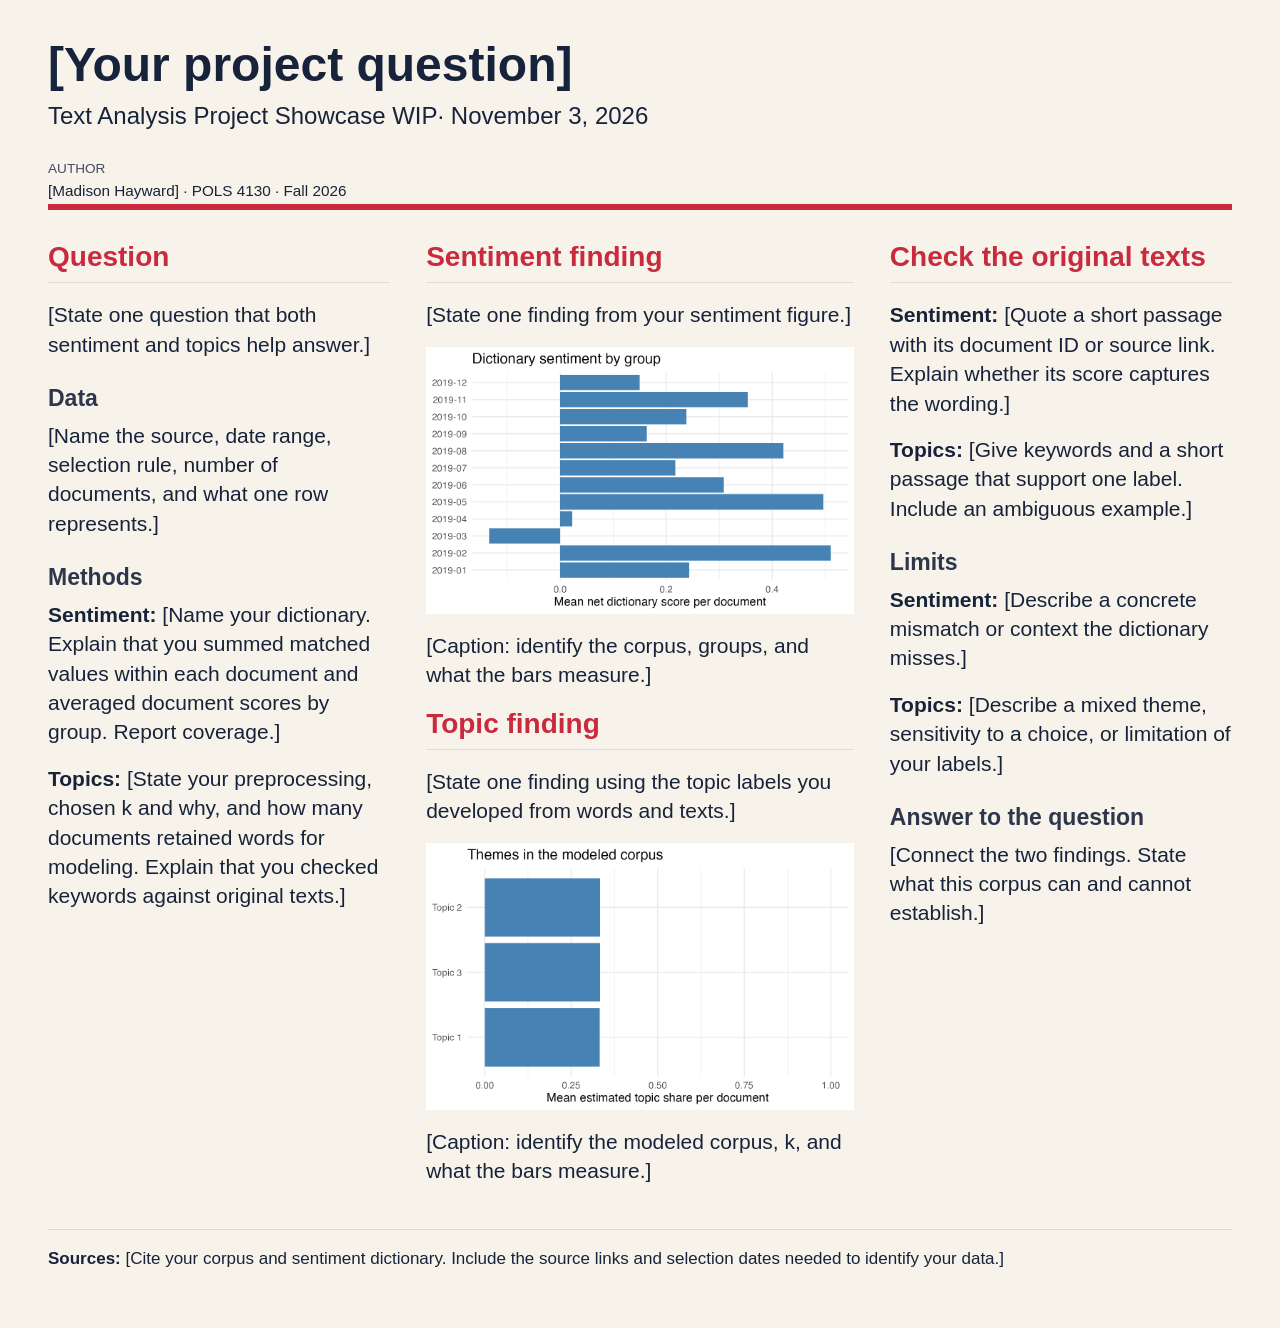
==== research_poster.html @ e3adf28e "poster" ====
<!DOCTYPE html>
<html xmlns="http://www.w3.org/1999/xhtml" lang="en" xml:lang="en"><head>

<meta charset="utf-8">
<meta name="generator" content="quarto-1.6.42">

<meta name="viewport" content="width=device-width, initial-scale=1.0, user-scalable=yes">

<meta name="author" content="[Madison Hayward] · POLS 4130 · Fall 2026">

<title>[Your project question]</title>
<style>
code{white-space: pre-wrap;}
span.smallcaps{font-variant: small-caps;}
div.columns{display: flex; gap: min(4vw, 1.5em);}
div.column{flex: auto; overflow-x: auto;}
div.hanging-indent{margin-left: 1.5em; text-indent: -1.5em;}
ul.task-list{list-style: none;}
ul.task-list li input[type="checkbox"] {
width: 0.8em;
margin: 0 0.8em 0.2em -1em;  vertical-align: middle;
}
</style>


<script>/*!
 * clipboard.js v2.0.11
 * https://clipboardjs.com/
 *
 * Licensed MIT © Zeno Rocha
 */
!function(t,e){"object"==typeof exports&&"object"==typeof module?module.exports=e():"function"==typeof define&&define.amd?define([],e):"object"==typeof exports?exports.ClipboardJS=e():t.ClipboardJS=e()}(this,function(){return n={686:function(t,e,n){"use strict";n.d(e,{default:function(){return b}});var e=n(279),i=n.n(e),e=n(370),u=n.n(e),e=n(817),r=n.n(e);function c(t){try{return document.execCommand(t)}catch(t){return}}var a=function(t){t=r()(t);return c("cut"),t};function o(t,e){var n,o,t=(n=t,o="rtl"===document.documentElement.getAttribute("dir"),(t=document.createElement("textarea")).style.fontSize="12pt",t.style.border="0",t.style.padding="0",t.style.margin="0",t.style.position="absolute",t.style[o?"right":"left"]="-9999px",o=window.pageYOffset||document.documentElement.scrollTop,t.style.top="".concat(o,"px"),t.setAttribute("readonly",""),t.value=n,t);return e.container.appendChild(t),e=r()(t),c("copy"),t.remove(),e}var f=function(t){var e=1<arguments.length&&void 0!==arguments[1]?arguments[1]:{container:document.body},n="";return"string"==typeof t?n=o(t,e):t instanceof HTMLInputElement&&!["text","search","url","tel","password"].includes(null==t?void 0:t.type)?n=o(t.value,e):(n=r()(t),c("copy")),n};function l(t){return(l="function"==typeof Symbol&&"symbol"==typeof Symbol.iterator?function(t){return typeof t}:function(t){return t&&"function"==typeof Symbol&&t.constructor===Symbol&&t!==Symbol.prototype?"symbol":typeof t})(t)}var s=function(){var t=0<arguments.length&&void 0!==arguments[0]?arguments[0]:{},e=t.action,n=void 0===e?"copy":e,o=t.container,e=t.target,t=t.text;if("copy"!==n&&"cut"!==n)throw new Error('Invalid "action" value, use either "copy" or "cut"');if(void 0!==e){if(!e||"object"!==l(e)||1!==e.nodeType)throw new Error('Invalid "target" value, use a valid Element');if("copy"===n&&e.hasAttribute("disabled"))throw new Error('Invalid "target" attribute. Please use "readonly" instead of "disabled" attribute');if("cut"===n&&(e.hasAttribute("readonly")||e.hasAttribute("disabled")))throw new Error('Invalid "target" attribute. You can\'t cut text from elements with "readonly" or "disabled" attributes')}return t?f(t,{container:o}):e?"cut"===n?a(e):f(e,{container:o}):void 0};function p(t){return(p="function"==typeof Symbol&&"symbol"==typeof Symbol.iterator?function(t){return typeof t}:function(t){return t&&"function"==typeof Symbol&&t.constructor===Symbol&&t!==Symbol.prototype?"symbol":typeof t})(t)}function d(t,e){for(var n=0;n<e.length;n++){var o=e[n];o.enumerable=o.enumerable||!1,o.configurable=!0,"value"in o&&(o.writable=!0),Object.defineProperty(t,o.key,o)}}function y(t,e){return(y=Object.setPrototypeOf||function(t,e){return t.__proto__=e,t})(t,e)}function h(n){var o=function(){if("undefined"==typeof Reflect||!Reflect.construct)return!1;if(Reflect.construct.sham)return!1;if("function"==typeof Proxy)return!0;try{return Date.prototype.toString.call(Reflect.construct(Date,[],function(){})),!0}catch(t){return!1}}();return function(){var t,e=v(n);return t=o?(t=v(this).constructor,Reflect.construct(e,arguments,t)):e.apply(this,arguments),e=this,!(t=t)||"object"!==p(t)&&"function"!=typeof t?function(t){if(void 0!==t)return t;throw new ReferenceError("this hasn't been initialised - super() hasn't been called")}(e):t}}function v(t){return(v=Object.setPrototypeOf?Object.getPrototypeOf:function(t){return t.__proto__||Object.getPrototypeOf(t)})(t)}function m(t,e){t="data-clipboard-".concat(t);if(e.hasAttribute(t))return e.getAttribute(t)}var b=function(){!function(t,e){if("function"!=typeof e&&null!==e)throw new TypeError("Super expression must either be null or a function");t.prototype=Object.create(e&&e.prototype,{constructor:{value:t,writable:!0,configurable:!0}}),e&&y(t,e)}(r,i());var t,e,n,o=h(r);function r(t,e){var n;return function(t){if(!(t instanceof r))throw new TypeError("Cannot call a class as a function")}(this),(n=o.call(this)).resolveOptions(e),n.listenClick(t),n}return t=r,n=[{key:"copy",value:function(t){var e=1<arguments.length&&void 0!==arguments[1]?arguments[1]:{container:document.body};return f(t,e)}},{key:"cut",value:function(t){return a(t)}},{key:"isSupported",value:function(){var t=0<arguments.length&&void 0!==arguments[0]?arguments[0]:["copy","cut"],t="string"==typeof t?[t]:t,e=!!document.queryCommandSupported;return t.forEach(function(t){e=e&&!!document.queryCommandSupported(t)}),e}}],(e=[{key:"resolveOptions",value:function(){var t=0<arguments.length&&void 0!==arguments[0]?arguments[0]:{};this.action="function"==typeof t.action?t.action:this.defaultAction,this.target="function"==typeof t.target?t.target:this.defaultTarget,this.text="function"==typeof t.text?t.text:this.defaultText,this.container="object"===p(t.container)?t.container:document.body}},{key:"listenClick",value:function(t){var e=this;this.listener=u()(t,"click",function(t){return e.onClick(t)})}},{key:"onClick",value:function(t){var e=t.delegateTarget||t.currentTarget,n=this.action(e)||"copy",t=s({action:n,container:this.container,target:this.target(e),text:this.text(e)});this.emit(t?"success":"error",{action:n,text:t,trigger:e,clearSelection:function(){e&&e.focus(),window.getSelection().removeAllRanges()}})}},{key:"defaultAction",value:function(t){return m("action",t)}},{key:"defaultTarget",value:function(t){t=m("target",t);if(t)return document.querySelector(t)}},{key:"defaultText",value:function(t){return m("text",t)}},{key:"destroy",value:function(){this.listener.destroy()}}])&&d(t.prototype,e),n&&d(t,n),r}()},828:function(t){var e;"undefined"==typeof Element||Element.prototype.matches||((e=Element.prototype).matches=e.matchesSelector||e.mozMatchesSelector||e.msMatchesSelector||e.oMatchesSelector||e.webkitMatchesSelector),t.exports=function(t,e){for(;t&&9!==t.nodeType;){if("function"==typeof t.matches&&t.matches(e))return t;t=t.parentNode}}},438:function(t,e,n){var u=n(828);function i(t,e,n,o,r){var i=function(e,n,t,o){return function(t){t.delegateTarget=u(t.target,n),t.delegateTarget&&o.call(e,t)}}.apply(this,arguments);return t.addEventListener(n,i,r),{destroy:function(){t.removeEventListener(n,i,r)}}}t.exports=function(t,e,n,o,r){return"function"==typeof t.addEventListener?i.apply(null,arguments):"function"==typeof n?i.bind(null,document).apply(null,arguments):("string"==typeof t&&(t=document.querySelectorAll(t)),Array.prototype.map.call(t,function(t){return i(t,e,n,o,r)}))}},879:function(t,n){n.node=function(t){return void 0!==t&&t instanceof HTMLElement&&1===t.nodeType},n.nodeList=function(t){var e=Object.prototype.toString.call(t);return void 0!==t&&("[object NodeList]"===e||"[object HTMLCollection]"===e)&&"length"in t&&(0===t.length||n.node(t[0]))},n.string=function(t){return"string"==typeof t||t instanceof String},n.fn=function(t){return"[object Function]"===Object.prototype.toString.call(t)}},370:function(t,e,n){var f=n(879),l=n(438);t.exports=function(t,e,n){if(!t&&!e&&!n)throw new Error("Missing required arguments");if(!f.string(e))throw new TypeError("Second argument must be a String");if(!f.fn(n))throw new TypeError("Third argument must be a Function");if(f.node(t))return c=e,a=n,(u=t).addEventListener(c,a),{destroy:function(){u.removeEventListener(c,a)}};if(f.nodeList(t))return o=t,r=e,i=n,Array.prototype.forEach.call(o,function(t){t.addEventListener(r,i)}),{destroy:function(){Array.prototype.forEach.call(o,function(t){t.removeEventListener(r,i)})}};if(f.string(t))return t=t,e=e,n=n,l(document.body,t,e,n);throw new TypeError("First argument must be a String, HTMLElement, HTMLCollection, or NodeList");var o,r,i,u,c,a}},817:function(t){t.exports=function(t){var e,n="SELECT"===t.nodeName?(t.focus(),t.value):"INPUT"===t.nodeName||"TEXTAREA"===t.nodeName?((e=t.hasAttribute("readonly"))||t.setAttribute("readonly",""),t.select(),t.setSelectionRange(0,t.value.length),e||t.removeAttribute("readonly"),t.value):(t.hasAttribute("contenteditable")&&t.focus(),n=window.getSelection(),(e=document.createRange()).selectNodeContents(t),n.removeAllRanges(),n.addRange(e),n.toString());return n}},279:function(t){function e(){}e.prototype={on:function(t,e,n){var o=this.e||(this.e={});return(o[t]||(o[t]=[])).push({fn:e,ctx:n}),this},once:function(t,e,n){var o=this;function r(){o.off(t,r),e.apply(n,arguments)}return r._=e,this.on(t,r,n)},emit:function(t){for(var e=[].slice.call(arguments,1),n=((this.e||(this.e={}))[t]||[]).slice(),o=0,r=n.length;o<r;o++)n[o].fn.apply(n[o].ctx,e);return this},off:function(t,e){var n=this.e||(this.e={}),o=n[t],r=[];if(o&&e)for(var i=0,u=o.length;i<u;i++)o[i].fn!==e&&o[i].fn._!==e&&r.push(o[i]);return r.length?n[t]=r:delete n[t],this}},t.exports=e,t.exports.TinyEmitter=e}},r={},o.n=function(t){var e=t&&t.__esModule?function(){return t.default}:function(){return t};return o.d(e,{a:e}),e},o.d=function(t,e){for(var n in e)o.o(e,n)&&!o.o(t,n)&&Object.defineProperty(t,n,{enumerable:!0,get:e[n]})},o.o=function(t,e){return Object.prototype.hasOwnProperty.call(t,e)},o(686).default;function o(t){if(r[t])return r[t].exports;var e=r[t]={exports:{}};return n[t](e,e.exports,o),e.exports}var n,r});</script>
<script>const sectionChanged = new CustomEvent("quarto-sectionChanged", {
  detail: {},
  bubbles: true,
  cancelable: false,
  composed: false,
});

const layoutMarginEls = () => {
  // Find any conflicting margin elements and add margins to the
  // top to prevent overlap
  const marginChildren = window.document.querySelectorAll(
    ".column-margin.column-container > *, .margin-caption, .aside"
  );

  let lastBottom = 0;
  for (const marginChild of marginChildren) {
    if (marginChild.offsetParent !== null) {
      // clear the top margin so we recompute it
      marginChild.style.marginTop = null;
      const top = marginChild.getBoundingClientRect().top + window.scrollY;
      if (top < lastBottom) {
        const marginChildStyle = window.getComputedStyle(marginChild);
        const marginBottom = parseFloat(marginChildStyle["marginBottom"]);
        const margin = lastBottom - top + marginBottom;
        marginChild.style.marginTop = `${margin}px`;
      }
      const styles = window.getComputedStyle(marginChild);
      const marginTop = parseFloat(styles["marginTop"]);
      lastBottom = top + marginChild.getBoundingClientRect().height + marginTop;
    }
  }
};

window.document.addEventListener("DOMContentLoaded", function (_event) {
  // Recompute the position of margin elements anytime the body size changes
  if (window.ResizeObserver) {
    const resizeObserver = new window.ResizeObserver(
      throttle(() => {
        layoutMarginEls();
        if (
          window.document.body.getBoundingClientRect().width < 990 &&
          isReaderMode()
        ) {
          quartoToggleReader();
        }
      }, 50)
    );
    resizeObserver.observe(window.document.body);
  }

  const tocEl = window.document.querySelector('nav.toc-active[role="doc-toc"]');
  const sidebarEl = window.document.getElementById("quarto-sidebar");
  const leftTocEl = window.document.getElementById("quarto-sidebar-toc-left");
  const marginSidebarEl = window.document.getElementById(
    "quarto-margin-sidebar"
  );
  // function to determine whether the element has a previous sibling that is active
  const prevSiblingIsActiveLink = (el) => {
    const sibling = el.previousElementSibling;
    if (sibling && sibling.tagName === "A") {
      return sibling.classList.contains("active");
    } else {
      return false;
    }
  };

  // fire slideEnter for bootstrap tab activations (for htmlwidget resize behavior)
  function fireSlideEnter(e) {
    const event = window.document.createEvent("Event");
    event.initEvent("slideenter", true, true);
    window.document.dispatchEvent(event);
  }
  const tabs = window.document.querySelectorAll('a[data-bs-toggle="tab"]');
  tabs.forEach((tab) => {
    tab.addEventListener("shown.bs.tab", fireSlideEnter);
  });

  // fire slideEnter for tabby tab activations (for htmlwidget resize behavior)
  document.addEventListener("tabby", fireSlideEnter, false);

  // Track scrolling and mark TOC links as active
  // get table of contents and sidebar (bail if we don't have at least one)
  const tocLinks = tocEl
    ? [...tocEl.querySelectorAll("a[data-scroll-target]")]
    : [];
  const makeActive = (link) => tocLinks[link].classList.add("active");
  const removeActive = (link) => tocLinks[link].classList.remove("active");
  const removeAllActive = () =>
    [...Array(tocLinks.length).keys()].forEach((link) => removeActive(link));

  // activate the anchor for a section associated with this TOC entry
  tocLinks.forEach((link) => {
    link.addEventListener("click", () => {
      if (link.href.indexOf("#") !== -1) {
        const anchor = link.href.split("#")[1];
        const heading = window.document.querySelector(
          `[data-anchor-id="${anchor}"]`
        );
        if (heading) {
          // Add the class
          heading.classList.add("reveal-anchorjs-link");

          // function to show the anchor
          const handleMouseout = () => {
            heading.classList.remove("reveal-anchorjs-link");
            heading.removeEventListener("mouseout", handleMouseout);
          };

          // add a function to clear the anchor when the user mouses out of it
          heading.addEventListener("mouseout", handleMouseout);
        }
      }
    });
  });

  const sections = tocLinks.map((link) => {
    const target = link.getAttribute("data-scroll-target");
    if (target.startsWith("#")) {
      return window.document.getElementById(decodeURI(`${target.slice(1)}`));
    } else {
      return window.document.querySelector(decodeURI(`${target}`));
    }
  });

  const sectionMargin = 200;
  let currentActive = 0;
  // track whether we've initialized state the first time
  let init = false;

  const updateActiveLink = () => {
    // The index from bottom to top (e.g. reversed list)
    let sectionIndex = -1;
    if (
      window.innerHeight + window.pageYOffset >=
      window.document.body.offsetHeight
    ) {
      // This is the no-scroll case where last section should be the active one
      sectionIndex = 0;
    } else {
      // This finds the last section visible on screen that should be made active
      sectionIndex = [...sections].reverse().findIndex((section) => {
        if (section) {
          return window.pageYOffset >= section.offsetTop - sectionMargin;
        } else {
          return false;
        }
      });
    }
    if (sectionIndex > -1) {
      const current = sections.length - sectionIndex - 1;
      if (current !== currentActive) {
        removeAllActive();
        currentActive = current;
        makeActive(current);
        if (init) {
          window.dispatchEvent(sectionChanged);
        }
        init = true;
      }
    }
  };

  const inHiddenRegion = (top, bottom, hiddenRegions) => {
    for (const region of hiddenRegions) {
      if (top <= region.bottom && bottom >= region.top) {
        return true;
      }
    }
    return false;
  };

  const categorySelector = "header.quarto-title-block .quarto-category";
  const activateCategories = (href) => {
    // Find any categories
    // Surround them with a link pointing back to:
    // #category=Authoring
    try {
      const categoryEls = window.document.querySelectorAll(categorySelector);
      for (const categoryEl of categoryEls) {
        const categoryText = categoryEl.textContent;
        if (categoryText) {
          const link = `${href}#category=${encodeURIComponent(categoryText)}`;
          const linkEl = window.document.createElement("a");
          linkEl.setAttribute("href", link);
          for (const child of categoryEl.childNodes) {
            linkEl.append(child);
          }
          categoryEl.appendChild(linkEl);
        }
      }
    } catch {
      // Ignore errors
    }
  };
  function hasTitleCategories() {
    return window.document.querySelector(categorySelector) !== null;
  }

  function offsetRelativeUrl(url) {
    const offset = getMeta("quarto:offset");
    return offset ? offset + url : url;
  }

  function offsetAbsoluteUrl(url) {
    const offset = getMeta("quarto:offset");
    const baseUrl = new URL(offset, window.location);

    const projRelativeUrl = url.replace(baseUrl, "");
    if (projRelativeUrl.startsWith("/")) {
      return projRelativeUrl;
    } else {
      return "/" + projRelativeUrl;
    }
  }

  // read a meta tag value
  function getMeta(metaName) {
    const metas = window.document.getElementsByTagName("meta");
    for (let i = 0; i < metas.length; i++) {
      if (metas[i].getAttribute("name") === metaName) {
        return metas[i].getAttribute("content");
      }
    }
    return "";
  }

  async function findAndActivateCategories() {
    // Categories search with listing only use path without query
    const currentPagePath = offsetAbsoluteUrl(
      window.location.origin + window.location.pathname
    );
    const response = await fetch(offsetRelativeUrl("listings.json"));
    if (response.status == 200) {
      return response.json().then(function (listingPaths) {
        const listingHrefs = [];
        for (const listingPath of listingPaths) {
          const pathWithoutLeadingSlash = listingPath.listing.substring(1);
          for (const item of listingPath.items) {
            if (
              item === currentPagePath ||
              item === currentPagePath + "index.html"
            ) {
              // Resolve this path against the offset to be sure
              // we already are using the correct path to the listing
              // (this adjusts the listing urls to be rooted against
              // whatever root the page is actually running against)
              const relative = offsetRelativeUrl(pathWithoutLeadingSlash);
              const baseUrl = window.location;
              const resolvedPath = new URL(relative, baseUrl);
              listingHrefs.push(resolvedPath.pathname);
              break;
            }
          }
        }

        // Look up the tree for a nearby linting and use that if we find one
        const nearestListing = findNearestParentListing(
          offsetAbsoluteUrl(window.location.pathname),
          listingHrefs
        );
        if (nearestListing) {
          activateCategories(nearestListing);
        } else {
          // See if the referrer is a listing page for this item
          const referredRelativePath = offsetAbsoluteUrl(document.referrer);
          const referrerListing = listingHrefs.find((listingHref) => {
            const isListingReferrer =
              listingHref === referredRelativePath ||
              listingHref === referredRelativePath + "index.html";
            return isListingReferrer;
          });

          if (referrerListing) {
            // Try to use the referrer if possible
            activateCategories(referrerListing);
          } else if (listingHrefs.length > 0) {
            // Otherwise, just fall back to the first listing
            activateCategories(listingHrefs[0]);
          }
        }
      });
    }
  }
  if (hasTitleCategories()) {
    findAndActivateCategories();
  }

  const findNearestParentListing = (href, listingHrefs) => {
    if (!href || !listingHrefs) {
      return undefined;
    }
    // Look up the tree for a nearby linting and use that if we find one
    const relativeParts = href.substring(1).split("/");
    while (relativeParts.length > 0) {
      const path = relativeParts.join("/");
      for (const listingHref of listingHrefs) {
        if (listingHref.startsWith(path)) {
          return listingHref;
        }
      }
      relativeParts.pop();
    }

    return undefined;
  };

  const manageSidebarVisiblity = (el, placeholderDescriptor) => {
    let isVisible = true;
    let elRect;

    return (hiddenRegions) => {
      if (el === null) {
        return;
      }

      // Find the last element of the TOC
      const lastChildEl = el.lastElementChild;

      if (lastChildEl) {
        // Converts the sidebar to a menu
        const convertToMenu = () => {
          for (const child of el.children) {
            child.style.opacity = 0;
            child.style.overflow = "hidden";
            child.style.pointerEvents = "none";
          }

          nexttick(() => {
            const toggleContainer = window.document.createElement("div");
            toggleContainer.style.width = "100%";
            toggleContainer.classList.add("zindex-over-content");
            toggleContainer.classList.add("quarto-sidebar-toggle");
            toggleContainer.classList.add("headroom-target"); // Marks this to be managed by headeroom
            toggleContainer.id = placeholderDescriptor.id;
            toggleContainer.style.position = "fixed";

            const toggleIcon = window.document.createElement("i");
            toggleIcon.classList.add("quarto-sidebar-toggle-icon");
            toggleIcon.classList.add("bi");
            toggleIcon.classList.add("bi-caret-down-fill");

            const toggleTitle = window.document.createElement("div");
            const titleEl = window.document.body.querySelector(
              placeholderDescriptor.titleSelector
            );
            if (titleEl) {
              toggleTitle.append(
                titleEl.textContent || titleEl.innerText,
                toggleIcon
              );
            }
            toggleTitle.classList.add("zindex-over-content");
            toggleTitle.classList.add("quarto-sidebar-toggle-title");
            toggleContainer.append(toggleTitle);

            const toggleContents = window.document.createElement("div");
            toggleContents.classList = el.classList;
            toggleContents.classList.add("zindex-over-content");
            toggleContents.classList.add("quarto-sidebar-toggle-contents");
            for (const child of el.children) {
              if (child.id === "toc-title") {
                continue;
              }

              const clone = child.cloneNode(true);
              clone.style.opacity = 1;
              clone.style.pointerEvents = null;
              clone.style.display = null;
              toggleContents.append(clone);
            }
            toggleContents.style.height = "0px";
            const positionToggle = () => {
              // position the element (top left of parent, same width as parent)
              if (!elRect) {
                elRect = el.getBoundingClientRect();
              }
              toggleContainer.style.left = `${elRect.left}px`;
              toggleContainer.style.top = `${elRect.top}px`;
              toggleContainer.style.width = `${elRect.width}px`;
            };
            positionToggle();

            toggleContainer.append(toggleContents);
            el.parentElement.prepend(toggleContainer);

            // Process clicks
            let tocShowing = false;
            // Allow the caller to control whether this is dismissed
            // when it is clicked (e.g. sidebar navigation supports
            // opening and closing the nav tree, so don't dismiss on click)
            const clickEl = placeholderDescriptor.dismissOnClick
              ? toggleContainer
              : toggleTitle;

            const closeToggle = () => {
              if (tocShowing) {
                toggleContainer.classList.remove("expanded");
                toggleContents.style.height = "0px";
                tocShowing = false;
              }
            };

            // Get rid of any expanded toggle if the user scrolls
            window.document.addEventListener(
              "scroll",
              throttle(() => {
                closeToggle();
              }, 50)
            );

            // Handle positioning of the toggle
            window.addEventListener(
              "resize",
              throttle(() => {
                elRect = undefined;
                positionToggle();
              }, 50)
            );

            window.addEventListener("quarto-hrChanged", () => {
              elRect = undefined;
            });

            // Process the click
            clickEl.onclick = () => {
              if (!tocShowing) {
                toggleContainer.classList.add("expanded");
                toggleContents.style.height = null;
                tocShowing = true;
              } else {
                closeToggle();
              }
            };
          });
        };

        // Converts a sidebar from a menu back to a sidebar
        const convertToSidebar = () => {
          for (const child of el.children) {
            child.style.opacity = 1;
            child.style.overflow = null;
            child.style.pointerEvents = null;
          }

          const placeholderEl = window.document.getElementById(
            placeholderDescriptor.id
          );
          if (placeholderEl) {
            placeholderEl.remove();
          }

          el.classList.remove("rollup");
        };

        if (isReaderMode()) {
          convertToMenu();
          isVisible = false;
        } else {
          // Find the top and bottom o the element that is being managed
          const elTop = el.offsetTop;
          const elBottom =
            elTop + lastChildEl.offsetTop + lastChildEl.offsetHeight;

          if (!isVisible) {
            // If the element is current not visible reveal if there are
            // no conflicts with overlay regions
            if (!inHiddenRegion(elTop, elBottom, hiddenRegions)) {
              convertToSidebar();
              isVisible = true;
            }
          } else {
            // If the element is visible, hide it if it conflicts with overlay regions
            // and insert a placeholder toggle (or if we're in reader mode)
            if (inHiddenRegion(elTop, elBottom, hiddenRegions)) {
              convertToMenu();
              isVisible = false;
            }
          }
        }
      }
    };
  };

  const tabEls = document.querySelectorAll('a[data-bs-toggle="tab"]');
  for (const tabEl of tabEls) {
    const id = tabEl.getAttribute("data-bs-target");
    if (id) {
      const columnEl = document.querySelector(
        `${id} .column-margin, .tabset-margin-content`
      );
      if (columnEl)
        tabEl.addEventListener("shown.bs.tab", function (event) {
          const el = event.srcElement;
          if (el) {
            const visibleCls = `${el.id}-margin-content`;
            // walk up until we find a parent tabset
            let panelTabsetEl = el.parentElement;
            while (panelTabsetEl) {
              if (panelTabsetEl.classList.contains("panel-tabset")) {
                break;
              }
              panelTabsetEl = panelTabsetEl.parentElement;
            }

            if (panelTabsetEl) {
              const prevSib = panelTabsetEl.previousElementSibling;
              if (
                prevSib &&
                prevSib.classList.contains("tabset-margin-container")
              ) {
                const childNodes = prevSib.querySelectorAll(
                  ".tabset-margin-content"
                );
                for (const childEl of childNodes) {
                  if (childEl.classList.contains(visibleCls)) {
                    childEl.classList.remove("collapse");
                  } else {
                    childEl.classList.add("collapse");
                  }
                }
              }
            }
          }

          layoutMarginEls();
        });
    }
  }

  // Manage the visibility of the toc and the sidebar
  const marginScrollVisibility = manageSidebarVisiblity(marginSidebarEl, {
    id: "quarto-toc-toggle",
    titleSelector: "#toc-title",
    dismissOnClick: true,
  });
  const sidebarScrollVisiblity = manageSidebarVisiblity(sidebarEl, {
    id: "quarto-sidebarnav-toggle",
    titleSelector: ".title",
    dismissOnClick: false,
  });
  let tocLeftScrollVisibility;
  if (leftTocEl) {
    tocLeftScrollVisibility = manageSidebarVisiblity(leftTocEl, {
      id: "quarto-lefttoc-toggle",
      titleSelector: "#toc-title",
      dismissOnClick: true,
    });
  }

  // Find the first element that uses formatting in special columns
  const conflictingEls = window.document.body.querySelectorAll(
    '[class^="column-"], [class*=" column-"], aside, [class*="margin-caption"], [class*=" margin-caption"], [class*="margin-ref"], [class*=" margin-ref"]'
  );

  // Filter all the possibly conflicting elements into ones
  // the do conflict on the left or ride side
  const arrConflictingEls = Array.from(conflictingEls);
  const leftSideConflictEls = arrConflictingEls.filter((el) => {
    if (el.tagName === "ASIDE") {
      return false;
    }
    return Array.from(el.classList).find((className) => {
      return (
        className !== "column-body" &&
        className.startsWith("column-") &&
        !className.endsWith("right") &&
        !className.endsWith("container") &&
        className !== "column-margin"
      );
    });
  });
  const rightSideConflictEls = arrConflictingEls.filter((el) => {
    if (el.tagName === "ASIDE") {
      return true;
    }

    const hasMarginCaption = Array.from(el.classList).find((className) => {
      return className == "margin-caption";
    });
    if (hasMarginCaption) {
      return true;
    }

    return Array.from(el.classList).find((className) => {
      return (
        className !== "column-body" &&
        !className.endsWith("container") &&
        className.startsWith("column-") &&
        !className.endsWith("left")
      );
    });
  });

  const kOverlapPaddingSize = 10;
  function toRegions(els) {
    return els.map((el) => {
      const boundRect = el.getBoundingClientRect();
      const top =
        boundRect.top +
        document.documentElement.scrollTop -
        kOverlapPaddingSize;
      return {
        top,
        bottom: top + el.scrollHeight + 2 * kOverlapPaddingSize,
      };
    });
  }

  let hasObserved = false;
  const visibleItemObserver = (els) => {
    let visibleElements = [...els];
    const intersectionObserver = new IntersectionObserver(
      (entries, _observer) => {
        entries.forEach((entry) => {
          if (entry.isIntersecting) {
            if (visibleElements.indexOf(entry.target) === -1) {
              visibleElements.push(entry.target);
            }
          } else {
            visibleElements = visibleElements.filter((visibleEntry) => {
              return visibleEntry !== entry;
            });
          }
        });

        if (!hasObserved) {
          hideOverlappedSidebars();
        }
        hasObserved = true;
      },
      {}
    );
    els.forEach((el) => {
      intersectionObserver.observe(el);
    });

    return {
      getVisibleEntries: () => {
        return visibleElements;
      },
    };
  };

  const rightElementObserver = visibleItemObserver(rightSideConflictEls);
  const leftElementObserver = visibleItemObserver(leftSideConflictEls);

  const hideOverlappedSidebars = () => {
    marginScrollVisibility(toRegions(rightElementObserver.getVisibleEntries()));
    sidebarScrollVisiblity(toRegions(leftElementObserver.getVisibleEntries()));
    if (tocLeftScrollVisibility) {
      tocLeftScrollVisibility(
        toRegions(leftElementObserver.getVisibleEntries())
      );
    }
  };

  window.quartoToggleReader = () => {
    // Applies a slow class (or removes it)
    // to update the transition speed
    const slowTransition = (slow) => {
      const manageTransition = (id, slow) => {
        const el = document.getElementById(id);
        if (el) {
          if (slow) {
            el.classList.add("slow");
          } else {
            el.classList.remove("slow");
          }
        }
      };

      manageTransition("TOC", slow);
      manageTransition("quarto-sidebar", slow);
    };
    const readerMode = !isReaderMode();
    setReaderModeValue(readerMode);

    // If we're entering reader mode, slow the transition
    if (readerMode) {
      slowTransition(readerMode);
    }
    highlightReaderToggle(readerMode);
    hideOverlappedSidebars();

    // If we're exiting reader mode, restore the non-slow transition
    if (!readerMode) {
      slowTransition(!readerMode);
    }
  };

  const highlightReaderToggle = (readerMode) => {
    const els = document.querySelectorAll(".quarto-reader-toggle");
    if (els) {
      els.forEach((el) => {
        if (readerMode) {
          el.classList.add("reader");
        } else {
          el.classList.remove("reader");
        }
      });
    }
  };

  const setReaderModeValue = (val) => {
    if (window.location.protocol !== "file:") {
      window.localStorage.setItem("quarto-reader-mode", val);
    } else {
      localReaderMode = val;
    }
  };

  const isReaderMode = () => {
    if (window.location.protocol !== "file:") {
      return window.localStorage.getItem("quarto-reader-mode") === "true";
    } else {
      return localReaderMode;
    }
  };
  let localReaderMode = null;

  const tocOpenDepthStr = tocEl?.getAttribute("data-toc-expanded");
  const tocOpenDepth = tocOpenDepthStr ? Number(tocOpenDepthStr) : 1;

  // Walk the TOC and collapse/expand nodes
  // Nodes are expanded if:
  // - they are top level
  // - they have children that are 'active' links
  // - they are directly below an link that is 'active'
  const walk = (el, depth) => {
    // Tick depth when we enter a UL
    if (el.tagName === "UL") {
      depth = depth + 1;
    }

    // It this is active link
    let isActiveNode = false;
    if (el.tagName === "A" && el.classList.contains("active")) {
      isActiveNode = true;
    }

    // See if there is an active child to this element
    let hasActiveChild = false;
    for (child of el.children) {
      hasActiveChild = walk(child, depth) || hasActiveChild;
    }

    // Process the collapse state if this is an UL
    if (el.tagName === "UL") {
      if (tocOpenDepth === -1 && depth > 1) {
        // toc-expand: false
        el.classList.add("collapse");
      } else if (
        depth <= tocOpenDepth ||
        hasActiveChild ||
        prevSiblingIsActiveLink(el)
      ) {
        el.classList.remove("collapse");
      } else {
        el.classList.add("collapse");
      }

      // untick depth when we leave a UL
      depth = depth - 1;
    }
    return hasActiveChild || isActiveNode;
  };

  // walk the TOC and expand / collapse any items that should be shown
  if (tocEl) {
    updateActiveLink();
    walk(tocEl, 0);
  }

  // Throttle the scroll event and walk peridiocally
  window.document.addEventListener(
    "scroll",
    throttle(() => {
      if (tocEl) {
        updateActiveLink();
        walk(tocEl, 0);
      }
      if (!isReaderMode()) {
        hideOverlappedSidebars();
      }
    }, 5)
  );
  window.addEventListener(
    "resize",
    throttle(() => {
      if (tocEl) {
        updateActiveLink();
        walk(tocEl, 0);
      }
      if (!isReaderMode()) {
        hideOverlappedSidebars();
      }
    }, 10)
  );
  hideOverlappedSidebars();
  highlightReaderToggle(isReaderMode());
});

// grouped tabsets
window.addEventListener("pageshow", (_event) => {
  function getTabSettings() {
    const data = localStorage.getItem("quarto-persistent-tabsets-data");
    if (!data) {
      localStorage.setItem("quarto-persistent-tabsets-data", "{}");
      return {};
    }
    if (data) {
      return JSON.parse(data);
    }
  }

  function setTabSettings(data) {
    localStorage.setItem(
      "quarto-persistent-tabsets-data",
      JSON.stringify(data)
    );
  }

  function setTabState(groupName, groupValue) {
    const data = getTabSettings();
    data[groupName] = groupValue;
    setTabSettings(data);
  }

  function toggleTab(tab, active) {
    const tabPanelId = tab.getAttribute("aria-controls");
    const tabPanel = document.getElementById(tabPanelId);
    if (active) {
      tab.classList.add("active");
      tabPanel.classList.add("active");
    } else {
      tab.classList.remove("active");
      tabPanel.classList.remove("active");
    }
  }

  function toggleAll(selectedGroup, selectorsToSync) {
    for (const [thisGroup, tabs] of Object.entries(selectorsToSync)) {
      const active = selectedGroup === thisGroup;
      for (const tab of tabs) {
        toggleTab(tab, active);
      }
    }
  }

  function findSelectorsToSyncByLanguage() {
    const result = {};
    const tabs = Array.from(
      document.querySelectorAll(`div[data-group] a[id^='tabset-']`)
    );
    for (const item of tabs) {
      const div = item.parentElement.parentElement.parentElement;
      const group = div.getAttribute("data-group");
      if (!result[group]) {
        result[group] = {};
      }
      const selectorsToSync = result[group];
      const value = item.innerHTML;
      if (!selectorsToSync[value]) {
        selectorsToSync[value] = [];
      }
      selectorsToSync[value].push(item);
    }
    return result;
  }

  function setupSelectorSync() {
    const selectorsToSync = findSelectorsToSyncByLanguage();
    Object.entries(selectorsToSync).forEach(([group, tabSetsByValue]) => {
      Object.entries(tabSetsByValue).forEach(([value, items]) => {
        items.forEach((item) => {
          item.addEventListener("click", (_event) => {
            setTabState(group, value);
            toggleAll(value, selectorsToSync[group]);
          });
        });
      });
    });
    return selectorsToSync;
  }

  const selectorsToSync = setupSelectorSync();
  for (const [group, selectedName] of Object.entries(getTabSettings())) {
    const selectors = selectorsToSync[group];
    // it's possible that stale state gives us empty selections, so we explicitly check here.
    if (selectors) {
      toggleAll(selectedName, selectors);
    }
  }
});

function throttle(func, wait) {
  let waiting = false;
  return function () {
    if (!waiting) {
      func.apply(this, arguments);
      waiting = true;
      setTimeout(function () {
        waiting = false;
      }, wait);
    }
  };
}

function nexttick(func) {
  return setTimeout(func, 0);
}
</script>
<script>/**
 * @popperjs/core v2.11.7 - MIT License
 */

!function(e,t){"object"==typeof exports&&"undefined"!=typeof module?t(exports):"function"==typeof define&&define.amd?define(["exports"],t):t((e="undefined"!=typeof globalThis?globalThis:e||self).Popper={})}(this,(function(e){"use strict";function t(e){if(null==e)return window;if("[object Window]"!==e.toString()){var t=e.ownerDocument;return t&&t.defaultView||window}return e}function n(e){return e instanceof t(e).Element||e instanceof Element}function r(e){return e instanceof t(e).HTMLElement||e instanceof HTMLElement}function o(e){return"undefined"!=typeof ShadowRoot&&(e instanceof t(e).ShadowRoot||e instanceof ShadowRoot)}var i=Math.max,a=Math.min,s=Math.round;function f(){var e=navigator.userAgentData;return null!=e&&e.brands&&Array.isArray(e.brands)?e.brands.map((function(e){return e.brand+"/"+e.version})).join(" "):navigator.userAgent}function c(){return!/^((?!chrome|android).)*safari/i.test(f())}function p(e,o,i){void 0===o&&(o=!1),void 0===i&&(i=!1);var a=e.getBoundingClientRect(),f=1,p=1;o&&r(e)&&(f=e.offsetWidth>0&&s(a.width)/e.offsetWidth||1,p=e.offsetHeight>0&&s(a.height)/e.offsetHeight||1);var u=(n(e)?t(e):window).visualViewport,l=!c()&&i,d=(a.left+(l&&u?u.offsetLeft:0))/f,h=(a.top+(l&&u?u.offsetTop:0))/p,m=a.width/f,v=a.height/p;return{width:m,height:v,top:h,right:d+m,bottom:h+v,left:d,x:d,y:h}}function u(e){var n=t(e);return{scrollLeft:n.pageXOffset,scrollTop:n.pageYOffset}}function l(e){return e?(e.nodeName||"").toLowerCase():null}function d(e){return((n(e)?e.ownerDocument:e.document)||window.document).documentElement}function h(e){return p(d(e)).left+u(e).scrollLeft}function m(e){return t(e).getComputedStyle(e)}function v(e){var t=m(e),n=t.overflow,r=t.overflowX,o=t.overflowY;return/auto|scroll|overlay|hidden/.test(n+o+r)}function y(e,n,o){void 0===o&&(o=!1);var i,a,f=r(n),c=r(n)&&function(e){var t=e.getBoundingClientRect(),n=s(t.width)/e.offsetWidth||1,r=s(t.height)/e.offsetHeight||1;return 1!==n||1!==r}(n),m=d(n),y=p(e,c,o),g={scrollLeft:0,scrollTop:0},b={x:0,y:0};return(f||!f&&!o)&&(("body"!==l(n)||v(m))&&(g=(i=n)!==t(i)&&r(i)?{scrollLeft:(a=i).scrollLeft,scrollTop:a.scrollTop}:u(i)),r(n)?((b=p(n,!0)).x+=n.clientLeft,b.y+=n.clientTop):m&&(b.x=h(m))),{x:y.left+g.scrollLeft-b.x,y:y.top+g.scrollTop-b.y,width:y.width,height:y.height}}function g(e){var t=p(e),n=e.offsetWidth,r=e.offsetHeight;return Math.abs(t.width-n)<=1&&(n=t.width),Math.abs(t.height-r)<=1&&(r=t.height),{x:e.offsetLeft,y:e.offsetTop,width:n,height:r}}function b(e){return"html"===l(e)?e:e.assignedSlot||e.parentNode||(o(e)?e.host:null)||d(e)}function x(e){return["html","body","#document"].indexOf(l(e))>=0?e.ownerDocument.body:r(e)&&v(e)?e:x(b(e))}function w(e,n){var r;void 0===n&&(n=[]);var o=x(e),i=o===(null==(r=e.ownerDocument)?void 0:r.body),a=t(o),s=i?[a].concat(a.visualViewport||[],v(o)?o:[]):o,f=n.concat(s);return i?f:f.concat(w(b(s)))}function O(e){return["table","td","th"].indexOf(l(e))>=0}function j(e){return r(e)&&"fixed"!==m(e).position?e.offsetParent:null}function E(e){for(var n=t(e),i=j(e);i&&O(i)&&"static"===m(i).position;)i=j(i);return i&&("html"===l(i)||"body"===l(i)&&"static"===m(i).position)?n:i||function(e){var t=/firefox/i.test(f());if(/Trident/i.test(f())&&r(e)&&"fixed"===m(e).position)return null;var n=b(e);for(o(n)&&(n=n.host);r(n)&&["html","body"].indexOf(l(n))<0;){var i=m(n);if("none"!==i.transform||"none"!==i.perspective||"paint"===i.contain||-1!==["transform","perspective"].indexOf(i.willChange)||t&&"filter"===i.willChange||t&&i.filter&&"none"!==i.filter)return n;n=n.parentNode}return null}(e)||n}var D="top",A="bottom",L="right",P="left",M="auto",k=[D,A,L,P],W="start",B="end",H="viewport",T="popper",R=k.reduce((function(e,t){return e.concat([t+"-"+W,t+"-"+B])}),[]),S=[].concat(k,[M]).reduce((function(e,t){return e.concat([t,t+"-"+W,t+"-"+B])}),[]),V=["beforeRead","read","afterRead","beforeMain","main","afterMain","beforeWrite","write","afterWrite"];function q(e){var t=new Map,n=new Set,r=[];function o(e){n.add(e.name),[].concat(e.requires||[],e.requiresIfExists||[]).forEach((function(e){if(!n.has(e)){var r=t.get(e);r&&o(r)}})),r.push(e)}return e.forEach((function(e){t.set(e.name,e)})),e.forEach((function(e){n.has(e.name)||o(e)})),r}function C(e){return e.split("-")[0]}function N(e,t){var n=t.getRootNode&&t.getRootNode();if(e.contains(t))return!0;if(n&&o(n)){var r=t;do{if(r&&e.isSameNode(r))return!0;r=r.parentNode||r.host}while(r)}return!1}function I(e){return Object.assign({},e,{left:e.x,top:e.y,right:e.x+e.width,bottom:e.y+e.height})}function _(e,r,o){return r===H?I(function(e,n){var r=t(e),o=d(e),i=r.visualViewport,a=o.clientWidth,s=o.clientHeight,f=0,p=0;if(i){a=i.width,s=i.height;var u=c();(u||!u&&"fixed"===n)&&(f=i.offsetLeft,p=i.offsetTop)}return{width:a,height:s,x:f+h(e),y:p}}(e,o)):n(r)?function(e,t){var n=p(e,!1,"fixed"===t);return n.top=n.top+e.clientTop,n.left=n.left+e.clientLeft,n.bottom=n.top+e.clientHeight,n.right=n.left+e.clientWidth,n.width=e.clientWidth,n.height=e.clientHeight,n.x=n.left,n.y=n.top,n}(r,o):I(function(e){var t,n=d(e),r=u(e),o=null==(t=e.ownerDocument)?void 0:t.body,a=i(n.scrollWidth,n.clientWidth,o?o.scrollWidth:0,o?o.clientWidth:0),s=i(n.scrollHeight,n.clientHeight,o?o.scrollHeight:0,o?o.clientHeight:0),f=-r.scrollLeft+h(e),c=-r.scrollTop;return"rtl"===m(o||n).direction&&(f+=i(n.clientWidth,o?o.clientWidth:0)-a),{width:a,height:s,x:f,y:c}}(d(e)))}function F(e,t,o,s){var f="clippingParents"===t?function(e){var t=w(b(e)),o=["absolute","fixed"].indexOf(m(e).position)>=0&&r(e)?E(e):e;return n(o)?t.filter((function(e){return n(e)&&N(e,o)&&"body"!==l(e)})):[]}(e):[].concat(t),c=[].concat(f,[o]),p=c[0],u=c.reduce((function(t,n){var r=_(e,n,s);return t.top=i(r.top,t.top),t.right=a(r.right,t.right),t.bottom=a(r.bottom,t.bottom),t.left=i(r.left,t.left),t}),_(e,p,s));return u.width=u.right-u.left,u.height=u.bottom-u.top,u.x=u.left,u.y=u.top,u}function U(e){return e.split("-")[1]}function z(e){return["top","bottom"].indexOf(e)>=0?"x":"y"}function X(e){var t,n=e.reference,r=e.element,o=e.placement,i=o?C(o):null,a=o?U(o):null,s=n.x+n.width/2-r.width/2,f=n.y+n.height/2-r.height/2;switch(i){case D:t={x:s,y:n.y-r.height};break;case A:t={x:s,y:n.y+n.height};break;case L:t={x:n.x+n.width,y:f};break;case P:t={x:n.x-r.width,y:f};break;default:t={x:n.x,y:n.y}}var c=i?z(i):null;if(null!=c){var p="y"===c?"height":"width";switch(a){case W:t[c]=t[c]-(n[p]/2-r[p]/2);break;case B:t[c]=t[c]+(n[p]/2-r[p]/2)}}return t}function Y(e){return Object.assign({},{top:0,right:0,bottom:0,left:0},e)}function G(e,t){return t.reduce((function(t,n){return t[n]=e,t}),{})}function J(e,t){void 0===t&&(t={});var r=t,o=r.placement,i=void 0===o?e.placement:o,a=r.strategy,s=void 0===a?e.strategy:a,f=r.boundary,c=void 0===f?"clippingParents":f,u=r.rootBoundary,l=void 0===u?H:u,h=r.elementContext,m=void 0===h?T:h,v=r.altBoundary,y=void 0!==v&&v,g=r.padding,b=void 0===g?0:g,x=Y("number"!=typeof b?b:G(b,k)),w=m===T?"reference":T,O=e.rects.popper,j=e.elements[y?w:m],E=F(n(j)?j:j.contextElement||d(e.elements.popper),c,l,s),P=p(e.elements.reference),M=X({reference:P,element:O,strategy:"absolute",placement:i}),W=I(Object.assign({},O,M)),B=m===T?W:P,R={top:E.top-B.top+x.top,bottom:B.bottom-E.bottom+x.bottom,left:E.left-B.left+x.left,right:B.right-E.right+x.right},S=e.modifiersData.offset;if(m===T&&S){var V=S[i];Object.keys(R).forEach((function(e){var t=[L,A].indexOf(e)>=0?1:-1,n=[D,A].indexOf(e)>=0?"y":"x";R[e]+=V[n]*t}))}return R}var K={placement:"bottom",modifiers:[],strategy:"absolute"};function Q(){for(var e=arguments.length,t=new Array(e),n=0;n<e;n++)t[n]=arguments[n];return!t.some((function(e){return!(e&&"function"==typeof e.getBoundingClientRect)}))}function Z(e){void 0===e&&(e={});var t=e,r=t.defaultModifiers,o=void 0===r?[]:r,i=t.defaultOptions,a=void 0===i?K:i;return function(e,t,r){void 0===r&&(r=a);var i,s,f={placement:"bottom",orderedModifiers:[],options:Object.assign({},K,a),modifiersData:{},elements:{reference:e,popper:t},attributes:{},styles:{}},c=[],p=!1,u={state:f,setOptions:function(r){var i="function"==typeof r?r(f.options):r;l(),f.options=Object.assign({},a,f.options,i),f.scrollParents={reference:n(e)?w(e):e.contextElement?w(e.contextElement):[],popper:w(t)};var s,p,d=function(e){var t=q(e);return V.reduce((function(e,n){return e.concat(t.filter((function(e){return e.phase===n})))}),[])}((s=[].concat(o,f.options.modifiers),p=s.reduce((function(e,t){var n=e[t.name];return e[t.name]=n?Object.assign({},n,t,{options:Object.assign({},n.options,t.options),data:Object.assign({},n.data,t.data)}):t,e}),{}),Object.keys(p).map((function(e){return p[e]}))));return f.orderedModifiers=d.filter((function(e){return e.enabled})),f.orderedModifiers.forEach((function(e){var t=e.name,n=e.options,r=void 0===n?{}:n,o=e.effect;if("function"==typeof o){var i=o({state:f,name:t,instance:u,options:r}),a=function(){};c.push(i||a)}})),u.update()},forceUpdate:function(){if(!p){var e=f.elements,t=e.reference,n=e.popper;if(Q(t,n)){f.rects={reference:y(t,E(n),"fixed"===f.options.strategy),popper:g(n)},f.reset=!1,f.placement=f.options.placement,f.orderedModifiers.forEach((function(e){return f.modifiersData[e.name]=Object.assign({},e.data)}));for(var r=0;r<f.orderedModifiers.length;r++)if(!0!==f.reset){var o=f.orderedModifiers[r],i=o.fn,a=o.options,s=void 0===a?{}:a,c=o.name;"function"==typeof i&&(f=i({state:f,options:s,name:c,instance:u})||f)}else f.reset=!1,r=-1}}},update:(i=function(){return new Promise((function(e){u.forceUpdate(),e(f)}))},function(){return s||(s=new Promise((function(e){Promise.resolve().then((function(){s=void 0,e(i())}))}))),s}),destroy:function(){l(),p=!0}};if(!Q(e,t))return u;function l(){c.forEach((function(e){return e()})),c=[]}return u.setOptions(r).then((function(e){!p&&r.onFirstUpdate&&r.onFirstUpdate(e)})),u}}var $={passive:!0};var ee={name:"eventListeners",enabled:!0,phase:"write",fn:function(){},effect:function(e){var n=e.state,r=e.instance,o=e.options,i=o.scroll,a=void 0===i||i,s=o.resize,f=void 0===s||s,c=t(n.elements.popper),p=[].concat(n.scrollParents.reference,n.scrollParents.popper);return a&&p.forEach((function(e){e.addEventListener("scroll",r.update,$)})),f&&c.addEventListener("resize",r.update,$),function(){a&&p.forEach((function(e){e.removeEventListener("scroll",r.update,$)})),f&&c.removeEventListener("resize",r.update,$)}},data:{}};var te={name:"popperOffsets",enabled:!0,phase:"read",fn:function(e){var t=e.state,n=e.name;t.modifiersData[n]=X({reference:t.rects.reference,element:t.rects.popper,strategy:"absolute",placement:t.placement})},data:{}},ne={top:"auto",right:"auto",bottom:"auto",left:"auto"};function re(e){var n,r=e.popper,o=e.popperRect,i=e.placement,a=e.variation,f=e.offsets,c=e.position,p=e.gpuAcceleration,u=e.adaptive,l=e.roundOffsets,h=e.isFixed,v=f.x,y=void 0===v?0:v,g=f.y,b=void 0===g?0:g,x="function"==typeof l?l({x:y,y:b}):{x:y,y:b};y=x.x,b=x.y;var w=f.hasOwnProperty("x"),O=f.hasOwnProperty("y"),j=P,M=D,k=window;if(u){var W=E(r),H="clientHeight",T="clientWidth";if(W===t(r)&&"static"!==m(W=d(r)).position&&"absolute"===c&&(H="scrollHeight",T="scrollWidth"),W=W,i===D||(i===P||i===L)&&a===B)M=A,b-=(h&&W===k&&k.visualViewport?k.visualViewport.height:W[H])-o.height,b*=p?1:-1;if(i===P||(i===D||i===A)&&a===B)j=L,y-=(h&&W===k&&k.visualViewport?k.visualViewport.width:W[T])-o.width,y*=p?1:-1}var R,S=Object.assign({position:c},u&&ne),V=!0===l?function(e,t){var n=e.x,r=e.y,o=t.devicePixelRatio||1;return{x:s(n*o)/o||0,y:s(r*o)/o||0}}({x:y,y:b},t(r)):{x:y,y:b};return y=V.x,b=V.y,p?Object.assign({},S,((R={})[M]=O?"0":"",R[j]=w?"0":"",R.transform=(k.devicePixelRatio||1)<=1?"translate("+y+"px, "+b+"px)":"translate3d("+y+"px, "+b+"px, 0)",R)):Object.assign({},S,((n={})[M]=O?b+"px":"",n[j]=w?y+"px":"",n.transform="",n))}var oe={name:"computeStyles",enabled:!0,phase:"beforeWrite",fn:function(e){var t=e.state,n=e.options,r=n.gpuAcceleration,o=void 0===r||r,i=n.adaptive,a=void 0===i||i,s=n.roundOffsets,f=void 0===s||s,c={placement:C(t.placement),variation:U(t.placement),popper:t.elements.popper,popperRect:t.rects.popper,gpuAcceleration:o,isFixed:"fixed"===t.options.strategy};null!=t.modifiersData.popperOffsets&&(t.styles.popper=Object.assign({},t.styles.popper,re(Object.assign({},c,{offsets:t.modifiersData.popperOffsets,position:t.options.strategy,adaptive:a,roundOffsets:f})))),null!=t.modifiersData.arrow&&(t.styles.arrow=Object.assign({},t.styles.arrow,re(Object.assign({},c,{offsets:t.modifiersData.arrow,position:"absolute",adaptive:!1,roundOffsets:f})))),t.attributes.popper=Object.assign({},t.attributes.popper,{"data-popper-placement":t.placement})},data:{}};var ie={name:"applyStyles",enabled:!0,phase:"write",fn:function(e){var t=e.state;Object.keys(t.elements).forEach((function(e){var n=t.styles[e]||{},o=t.attributes[e]||{},i=t.elements[e];r(i)&&l(i)&&(Object.assign(i.style,n),Object.keys(o).forEach((function(e){var t=o[e];!1===t?i.removeAttribute(e):i.setAttribute(e,!0===t?"":t)})))}))},effect:function(e){var t=e.state,n={popper:{position:t.options.strategy,left:"0",top:"0",margin:"0"},arrow:{position:"absolute"},reference:{}};return Object.assign(t.elements.popper.style,n.popper),t.styles=n,t.elements.arrow&&Object.assign(t.elements.arrow.style,n.arrow),function(){Object.keys(t.elements).forEach((function(e){var o=t.elements[e],i=t.attributes[e]||{},a=Object.keys(t.styles.hasOwnProperty(e)?t.styles[e]:n[e]).reduce((function(e,t){return e[t]="",e}),{});r(o)&&l(o)&&(Object.assign(o.style,a),Object.keys(i).forEach((function(e){o.removeAttribute(e)})))}))}},requires:["computeStyles"]};var ae={name:"offset",enabled:!0,phase:"main",requires:["popperOffsets"],fn:function(e){var t=e.state,n=e.options,r=e.name,o=n.offset,i=void 0===o?[0,0]:o,a=S.reduce((function(e,n){return e[n]=function(e,t,n){var r=C(e),o=[P,D].indexOf(r)>=0?-1:1,i="function"==typeof n?n(Object.assign({},t,{placement:e})):n,a=i[0],s=i[1];return a=a||0,s=(s||0)*o,[P,L].indexOf(r)>=0?{x:s,y:a}:{x:a,y:s}}(n,t.rects,i),e}),{}),s=a[t.placement],f=s.x,c=s.y;null!=t.modifiersData.popperOffsets&&(t.modifiersData.popperOffsets.x+=f,t.modifiersData.popperOffsets.y+=c),t.modifiersData[r]=a}},se={left:"right",right:"left",bottom:"top",top:"bottom"};function fe(e){return e.replace(/left|right|bottom|top/g,(function(e){return se[e]}))}var ce={start:"end",end:"start"};function pe(e){return e.replace(/start|end/g,(function(e){return ce[e]}))}function ue(e,t){void 0===t&&(t={});var n=t,r=n.placement,o=n.boundary,i=n.rootBoundary,a=n.padding,s=n.flipVariations,f=n.allowedAutoPlacements,c=void 0===f?S:f,p=U(r),u=p?s?R:R.filter((function(e){return U(e)===p})):k,l=u.filter((function(e){return c.indexOf(e)>=0}));0===l.length&&(l=u);var d=l.reduce((function(t,n){return t[n]=J(e,{placement:n,boundary:o,rootBoundary:i,padding:a})[C(n)],t}),{});return Object.keys(d).sort((function(e,t){return d[e]-d[t]}))}var le={name:"flip",enabled:!0,phase:"main",fn:function(e){var t=e.state,n=e.options,r=e.name;if(!t.modifiersData[r]._skip){for(var o=n.mainAxis,i=void 0===o||o,a=n.altAxis,s=void 0===a||a,f=n.fallbackPlacements,c=n.padding,p=n.boundary,u=n.rootBoundary,l=n.altBoundary,d=n.flipVariations,h=void 0===d||d,m=n.allowedAutoPlacements,v=t.options.placement,y=C(v),g=f||(y===v||!h?[fe(v)]:function(e){if(C(e)===M)return[];var t=fe(e);return[pe(e),t,pe(t)]}(v)),b=[v].concat(g).reduce((function(e,n){return e.concat(C(n)===M?ue(t,{placement:n,boundary:p,rootBoundary:u,padding:c,flipVariations:h,allowedAutoPlacements:m}):n)}),[]),x=t.rects.reference,w=t.rects.popper,O=new Map,j=!0,E=b[0],k=0;k<b.length;k++){var B=b[k],H=C(B),T=U(B)===W,R=[D,A].indexOf(H)>=0,S=R?"width":"height",V=J(t,{placement:B,boundary:p,rootBoundary:u,altBoundary:l,padding:c}),q=R?T?L:P:T?A:D;x[S]>w[S]&&(q=fe(q));var N=fe(q),I=[];if(i&&I.push(V[H]<=0),s&&I.push(V[q]<=0,V[N]<=0),I.every((function(e){return e}))){E=B,j=!1;break}O.set(B,I)}if(j)for(var _=function(e){var t=b.find((function(t){var n=O.get(t);if(n)return n.slice(0,e).every((function(e){return e}))}));if(t)return E=t,"break"},F=h?3:1;F>0;F--){if("break"===_(F))break}t.placement!==E&&(t.modifiersData[r]._skip=!0,t.placement=E,t.reset=!0)}},requiresIfExists:["offset"],data:{_skip:!1}};function de(e,t,n){return i(e,a(t,n))}var he={name:"preventOverflow",enabled:!0,phase:"main",fn:function(e){var t=e.state,n=e.options,r=e.name,o=n.mainAxis,s=void 0===o||o,f=n.altAxis,c=void 0!==f&&f,p=n.boundary,u=n.rootBoundary,l=n.altBoundary,d=n.padding,h=n.tether,m=void 0===h||h,v=n.tetherOffset,y=void 0===v?0:v,b=J(t,{boundary:p,rootBoundary:u,padding:d,altBoundary:l}),x=C(t.placement),w=U(t.placement),O=!w,j=z(x),M="x"===j?"y":"x",k=t.modifiersData.popperOffsets,B=t.rects.reference,H=t.rects.popper,T="function"==typeof y?y(Object.assign({},t.rects,{placement:t.placement})):y,R="number"==typeof T?{mainAxis:T,altAxis:T}:Object.assign({mainAxis:0,altAxis:0},T),S=t.modifiersData.offset?t.modifiersData.offset[t.placement]:null,V={x:0,y:0};if(k){if(s){var q,N="y"===j?D:P,I="y"===j?A:L,_="y"===j?"height":"width",F=k[j],X=F+b[N],Y=F-b[I],G=m?-H[_]/2:0,K=w===W?B[_]:H[_],Q=w===W?-H[_]:-B[_],Z=t.elements.arrow,$=m&&Z?g(Z):{width:0,height:0},ee=t.modifiersData["arrow#persistent"]?t.modifiersData["arrow#persistent"].padding:{top:0,right:0,bottom:0,left:0},te=ee[N],ne=ee[I],re=de(0,B[_],$[_]),oe=O?B[_]/2-G-re-te-R.mainAxis:K-re-te-R.mainAxis,ie=O?-B[_]/2+G+re+ne+R.mainAxis:Q+re+ne+R.mainAxis,ae=t.elements.arrow&&E(t.elements.arrow),se=ae?"y"===j?ae.clientTop||0:ae.clientLeft||0:0,fe=null!=(q=null==S?void 0:S[j])?q:0,ce=F+ie-fe,pe=de(m?a(X,F+oe-fe-se):X,F,m?i(Y,ce):Y);k[j]=pe,V[j]=pe-F}if(c){var ue,le="x"===j?D:P,he="x"===j?A:L,me=k[M],ve="y"===M?"height":"width",ye=me+b[le],ge=me-b[he],be=-1!==[D,P].indexOf(x),xe=null!=(ue=null==S?void 0:S[M])?ue:0,we=be?ye:me-B[ve]-H[ve]-xe+R.altAxis,Oe=be?me+B[ve]+H[ve]-xe-R.altAxis:ge,je=m&&be?function(e,t,n){var r=de(e,t,n);return r>n?n:r}(we,me,Oe):de(m?we:ye,me,m?Oe:ge);k[M]=je,V[M]=je-me}t.modifiersData[r]=V}},requiresIfExists:["offset"]};var me={name:"arrow",enabled:!0,phase:"main",fn:function(e){var t,n=e.state,r=e.name,o=e.options,i=n.elements.arrow,a=n.modifiersData.popperOffsets,s=C(n.placement),f=z(s),c=[P,L].indexOf(s)>=0?"height":"width";if(i&&a){var p=function(e,t){return Y("number"!=typeof(e="function"==typeof e?e(Object.assign({},t.rects,{placement:t.placement})):e)?e:G(e,k))}(o.padding,n),u=g(i),l="y"===f?D:P,d="y"===f?A:L,h=n.rects.reference[c]+n.rects.reference[f]-a[f]-n.rects.popper[c],m=a[f]-n.rects.reference[f],v=E(i),y=v?"y"===f?v.clientHeight||0:v.clientWidth||0:0,b=h/2-m/2,x=p[l],w=y-u[c]-p[d],O=y/2-u[c]/2+b,j=de(x,O,w),M=f;n.modifiersData[r]=((t={})[M]=j,t.centerOffset=j-O,t)}},effect:function(e){var t=e.state,n=e.options.element,r=void 0===n?"[data-popper-arrow]":n;null!=r&&("string"!=typeof r||(r=t.elements.popper.querySelector(r)))&&N(t.elements.popper,r)&&(t.elements.arrow=r)},requires:["popperOffsets"],requiresIfExists:["preventOverflow"]};function ve(e,t,n){return void 0===n&&(n={x:0,y:0}),{top:e.top-t.height-n.y,right:e.right-t.width+n.x,bottom:e.bottom-t.height+n.y,left:e.left-t.width-n.x}}function ye(e){return[D,L,A,P].some((function(t){return e[t]>=0}))}var ge={name:"hide",enabled:!0,phase:"main",requiresIfExists:["preventOverflow"],fn:function(e){var t=e.state,n=e.name,r=t.rects.reference,o=t.rects.popper,i=t.modifiersData.preventOverflow,a=J(t,{elementContext:"reference"}),s=J(t,{altBoundary:!0}),f=ve(a,r),c=ve(s,o,i),p=ye(f),u=ye(c);t.modifiersData[n]={referenceClippingOffsets:f,popperEscapeOffsets:c,isReferenceHidden:p,hasPopperEscaped:u},t.attributes.popper=Object.assign({},t.attributes.popper,{"data-popper-reference-hidden":p,"data-popper-escaped":u})}},be=Z({defaultModifiers:[ee,te,oe,ie]}),xe=[ee,te,oe,ie,ae,le,he,me,ge],we=Z({defaultModifiers:xe});e.applyStyles=ie,e.arrow=me,e.computeStyles=oe,e.createPopper=we,e.createPopperLite=be,e.defaultModifiers=xe,e.detectOverflow=J,e.eventListeners=ee,e.flip=le,e.hide=ge,e.offset=ae,e.popperGenerator=Z,e.popperOffsets=te,e.preventOverflow=he,Object.defineProperty(e,"__esModule",{value:!0})}));

</script>
<script>!function(e,t){"object"==typeof exports&&"undefined"!=typeof module?module.exports=t(require("@popperjs/core")):"function"==typeof define&&define.amd?define(["@popperjs/core"],t):(e=e||self).tippy=t(e.Popper)}(this,(function(e){"use strict";var t={passive:!0,capture:!0},n=function(){return document.body};function r(e,t,n){if(Array.isArray(e)){var r=e[t];return null==r?Array.isArray(n)?n[t]:n:r}return e}function o(e,t){var n={}.toString.call(e);return 0===n.indexOf("[object")&&n.indexOf(t+"]")>-1}function i(e,t){return"function"==typeof e?e.apply(void 0,t):e}function a(e,t){return 0===t?e:function(r){clearTimeout(n),n=setTimeout((function(){e(r)}),t)};var n}function s(e,t){var n=Object.assign({},e);return t.forEach((function(e){delete n[e]})),n}function u(e){return[].concat(e)}function c(e,t){-1===e.indexOf(t)&&e.push(t)}function p(e){return e.split("-")[0]}function f(e){return[].slice.call(e)}function l(e){return Object.keys(e).reduce((function(t,n){return void 0!==e[n]&&(t[n]=e[n]),t}),{})}function d(){return document.createElement("div")}function v(e){return["Element","Fragment"].some((function(t){return o(e,t)}))}function m(e){return o(e,"MouseEvent")}function g(e){return!(!e||!e._tippy||e._tippy.reference!==e)}function h(e){return v(e)?[e]:function(e){return o(e,"NodeList")}(e)?f(e):Array.isArray(e)?e:f(document.querySelectorAll(e))}function b(e,t){e.forEach((function(e){e&&(e.style.transitionDuration=t+"ms")}))}function y(e,t){e.forEach((function(e){e&&e.setAttribute("data-state",t)}))}function w(e){var t,n=u(e)[0];return null!=n&&null!=(t=n.ownerDocument)&&t.body?n.ownerDocument:document}function E(e,t,n){var r=t+"EventListener";["transitionend","webkitTransitionEnd"].forEach((function(t){e[r](t,n)}))}function O(e,t){for(var n=t;n;){var r;if(e.contains(n))return!0;n=null==n.getRootNode||null==(r=n.getRootNode())?void 0:r.host}return!1}var x={isTouch:!1},C=0;function T(){x.isTouch||(x.isTouch=!0,window.performance&&document.addEventListener("mousemove",A))}function A(){var e=performance.now();e-C<20&&(x.isTouch=!1,document.removeEventListener("mousemove",A)),C=e}function L(){var e=document.activeElement;if(g(e)){var t=e._tippy;e.blur&&!t.state.isVisible&&e.blur()}}var D=!!("undefined"!=typeof window&&"undefined"!=typeof document)&&!!window.msCrypto,R=Object.assign({appendTo:n,aria:{content:"auto",expanded:"auto"},delay:0,duration:[300,250],getReferenceClientRect:null,hideOnClick:!0,ignoreAttributes:!1,interactive:!1,interactiveBorder:2,interactiveDebounce:0,moveTransition:"",offset:[0,10],onAfterUpdate:function(){},onBeforeUpdate:function(){},onCreate:function(){},onDestroy:function(){},onHidden:function(){},onHide:function(){},onMount:function(){},onShow:function(){},onShown:function(){},onTrigger:function(){},onUntrigger:function(){},onClickOutside:function(){},placement:"top",plugins:[],popperOptions:{},render:null,showOnCreate:!1,touch:!0,trigger:"mouseenter focus",triggerTarget:null},{animateFill:!1,followCursor:!1,inlinePositioning:!1,sticky:!1},{allowHTML:!1,animation:"fade",arrow:!0,content:"",inertia:!1,maxWidth:350,role:"tooltip",theme:"",zIndex:9999}),k=Object.keys(R);function P(e){var t=(e.plugins||[]).reduce((function(t,n){var r,o=n.name,i=n.defaultValue;o&&(t[o]=void 0!==e[o]?e[o]:null!=(r=R[o])?r:i);return t}),{});return Object.assign({},e,t)}function j(e,t){var n=Object.assign({},t,{content:i(t.content,[e])},t.ignoreAttributes?{}:function(e,t){return(t?Object.keys(P(Object.assign({},R,{plugins:t}))):k).reduce((function(t,n){var r=(e.getAttribute("data-tippy-"+n)||"").trim();if(!r)return t;if("content"===n)t[n]=r;else try{t[n]=JSON.parse(r)}catch(e){t[n]=r}return t}),{})}(e,t.plugins));return n.aria=Object.assign({},R.aria,n.aria),n.aria={expanded:"auto"===n.aria.expanded?t.interactive:n.aria.expanded,content:"auto"===n.aria.content?t.interactive?null:"describedby":n.aria.content},n}function M(e,t){e.innerHTML=t}function V(e){var t=d();return!0===e?t.className="tippy-arrow":(t.className="tippy-svg-arrow",v(e)?t.appendChild(e):M(t,e)),t}function I(e,t){v(t.content)?(M(e,""),e.appendChild(t.content)):"function"!=typeof t.content&&(t.allowHTML?M(e,t.content):e.textContent=t.content)}function S(e){var t=e.firstElementChild,n=f(t.children);return{box:t,content:n.find((function(e){return e.classList.contains("tippy-content")})),arrow:n.find((function(e){return e.classList.contains("tippy-arrow")||e.classList.contains("tippy-svg-arrow")})),backdrop:n.find((function(e){return e.classList.contains("tippy-backdrop")}))}}function N(e){var t=d(),n=d();n.className="tippy-box",n.setAttribute("data-state","hidden"),n.setAttribute("tabindex","-1");var r=d();function o(n,r){var o=S(t),i=o.box,a=o.content,s=o.arrow;r.theme?i.setAttribute("data-theme",r.theme):i.removeAttribute("data-theme"),"string"==typeof r.animation?i.setAttribute("data-animation",r.animation):i.removeAttribute("data-animation"),r.inertia?i.setAttribute("data-inertia",""):i.removeAttribute("data-inertia"),i.style.maxWidth="number"==typeof r.maxWidth?r.maxWidth+"px":r.maxWidth,r.role?i.setAttribute("role",r.role):i.removeAttribute("role"),n.content===r.content&&n.allowHTML===r.allowHTML||I(a,e.props),r.arrow?s?n.arrow!==r.arrow&&(i.removeChild(s),i.appendChild(V(r.arrow))):i.appendChild(V(r.arrow)):s&&i.removeChild(s)}return r.className="tippy-content",r.setAttribute("data-state","hidden"),I(r,e.props),t.appendChild(n),n.appendChild(r),o(e.props,e.props),{popper:t,onUpdate:o}}N.$$tippy=!0;var B=1,H=[],U=[];function _(o,s){var v,g,h,C,T,A,L,k,M=j(o,Object.assign({},R,P(l(s)))),V=!1,I=!1,N=!1,_=!1,F=[],W=a(we,M.interactiveDebounce),X=B++,Y=(k=M.plugins).filter((function(e,t){return k.indexOf(e)===t})),$={id:X,reference:o,popper:d(),popperInstance:null,props:M,state:{isEnabled:!0,isVisible:!1,isDestroyed:!1,isMounted:!1,isShown:!1},plugins:Y,clearDelayTimeouts:function(){clearTimeout(v),clearTimeout(g),cancelAnimationFrame(h)},setProps:function(e){if($.state.isDestroyed)return;ae("onBeforeUpdate",[$,e]),be();var t=$.props,n=j(o,Object.assign({},t,l(e),{ignoreAttributes:!0}));$.props=n,he(),t.interactiveDebounce!==n.interactiveDebounce&&(ce(),W=a(we,n.interactiveDebounce));t.triggerTarget&&!n.triggerTarget?u(t.triggerTarget).forEach((function(e){e.removeAttribute("aria-expanded")})):n.triggerTarget&&o.removeAttribute("aria-expanded");ue(),ie(),J&&J(t,n);$.popperInstance&&(Ce(),Ae().forEach((function(e){requestAnimationFrame(e._tippy.popperInstance.forceUpdate)})));ae("onAfterUpdate",[$,e])},setContent:function(e){$.setProps({content:e})},show:function(){var e=$.state.isVisible,t=$.state.isDestroyed,o=!$.state.isEnabled,a=x.isTouch&&!$.props.touch,s=r($.props.duration,0,R.duration);if(e||t||o||a)return;if(te().hasAttribute("disabled"))return;if(ae("onShow",[$],!1),!1===$.props.onShow($))return;$.state.isVisible=!0,ee()&&(z.style.visibility="visible");ie(),de(),$.state.isMounted||(z.style.transition="none");if(ee()){var u=re(),p=u.box,f=u.content;b([p,f],0)}A=function(){var e;if($.state.isVisible&&!_){if(_=!0,z.offsetHeight,z.style.transition=$.props.moveTransition,ee()&&$.props.animation){var t=re(),n=t.box,r=t.content;b([n,r],s),y([n,r],"visible")}se(),ue(),c(U,$),null==(e=$.popperInstance)||e.forceUpdate(),ae("onMount",[$]),$.props.animation&&ee()&&function(e,t){me(e,t)}(s,(function(){$.state.isShown=!0,ae("onShown",[$])}))}},function(){var e,t=$.props.appendTo,r=te();e=$.props.interactive&&t===n||"parent"===t?r.parentNode:i(t,[r]);e.contains(z)||e.appendChild(z);$.state.isMounted=!0,Ce()}()},hide:function(){var e=!$.state.isVisible,t=$.state.isDestroyed,n=!$.state.isEnabled,o=r($.props.duration,1,R.duration);if(e||t||n)return;if(ae("onHide",[$],!1),!1===$.props.onHide($))return;$.state.isVisible=!1,$.state.isShown=!1,_=!1,V=!1,ee()&&(z.style.visibility="hidden");if(ce(),ve(),ie(!0),ee()){var i=re(),a=i.box,s=i.content;$.props.animation&&(b([a,s],o),y([a,s],"hidden"))}se(),ue(),$.props.animation?ee()&&function(e,t){me(e,(function(){!$.state.isVisible&&z.parentNode&&z.parentNode.contains(z)&&t()}))}(o,$.unmount):$.unmount()},hideWithInteractivity:function(e){ne().addEventListener("mousemove",W),c(H,W),W(e)},enable:function(){$.state.isEnabled=!0},disable:function(){$.hide(),$.state.isEnabled=!1},unmount:function(){$.state.isVisible&&$.hide();if(!$.state.isMounted)return;Te(),Ae().forEach((function(e){e._tippy.unmount()})),z.parentNode&&z.parentNode.removeChild(z);U=U.filter((function(e){return e!==$})),$.state.isMounted=!1,ae("onHidden",[$])},destroy:function(){if($.state.isDestroyed)return;$.clearDelayTimeouts(),$.unmount(),be(),delete o._tippy,$.state.isDestroyed=!0,ae("onDestroy",[$])}};if(!M.render)return $;var q=M.render($),z=q.popper,J=q.onUpdate;z.setAttribute("data-tippy-root",""),z.id="tippy-"+$.id,$.popper=z,o._tippy=$,z._tippy=$;var G=Y.map((function(e){return e.fn($)})),K=o.hasAttribute("aria-expanded");return he(),ue(),ie(),ae("onCreate",[$]),M.showOnCreate&&Le(),z.addEventListener("mouseenter",(function(){$.props.interactive&&$.state.isVisible&&$.clearDelayTimeouts()})),z.addEventListener("mouseleave",(function(){$.props.interactive&&$.props.trigger.indexOf("mouseenter")>=0&&ne().addEventListener("mousemove",W)})),$;function Q(){var e=$.props.touch;return Array.isArray(e)?e:[e,0]}function Z(){return"hold"===Q()[0]}function ee(){var e;return!(null==(e=$.props.render)||!e.$$tippy)}function te(){return L||o}function ne(){var e=te().parentNode;return e?w(e):document}function re(){return S(z)}function oe(e){return $.state.isMounted&&!$.state.isVisible||x.isTouch||C&&"focus"===C.type?0:r($.props.delay,e?0:1,R.delay)}function ie(e){void 0===e&&(e=!1),z.style.pointerEvents=$.props.interactive&&!e?"":"none",z.style.zIndex=""+$.props.zIndex}function ae(e,t,n){var r;(void 0===n&&(n=!0),G.forEach((function(n){n[e]&&n[e].apply(n,t)})),n)&&(r=$.props)[e].apply(r,t)}function se(){var e=$.props.aria;if(e.content){var t="aria-"+e.content,n=z.id;u($.props.triggerTarget||o).forEach((function(e){var r=e.getAttribute(t);if($.state.isVisible)e.setAttribute(t,r?r+" "+n:n);else{var o=r&&r.replace(n,"").trim();o?e.setAttribute(t,o):e.removeAttribute(t)}}))}}function ue(){!K&&$.props.aria.expanded&&u($.props.triggerTarget||o).forEach((function(e){$.props.interactive?e.setAttribute("aria-expanded",$.state.isVisible&&e===te()?"true":"false"):e.removeAttribute("aria-expanded")}))}function ce(){ne().removeEventListener("mousemove",W),H=H.filter((function(e){return e!==W}))}function pe(e){if(!x.isTouch||!N&&"mousedown"!==e.type){var t=e.composedPath&&e.composedPath()[0]||e.target;if(!$.props.interactive||!O(z,t)){if(u($.props.triggerTarget||o).some((function(e){return O(e,t)}))){if(x.isTouch)return;if($.state.isVisible&&$.props.trigger.indexOf("click")>=0)return}else ae("onClickOutside",[$,e]);!0===$.props.hideOnClick&&($.clearDelayTimeouts(),$.hide(),I=!0,setTimeout((function(){I=!1})),$.state.isMounted||ve())}}}function fe(){N=!0}function le(){N=!1}function de(){var e=ne();e.addEventListener("mousedown",pe,!0),e.addEventListener("touchend",pe,t),e.addEventListener("touchstart",le,t),e.addEventListener("touchmove",fe,t)}function ve(){var e=ne();e.removeEventListener("mousedown",pe,!0),e.removeEventListener("touchend",pe,t),e.removeEventListener("touchstart",le,t),e.removeEventListener("touchmove",fe,t)}function me(e,t){var n=re().box;function r(e){e.target===n&&(E(n,"remove",r),t())}if(0===e)return t();E(n,"remove",T),E(n,"add",r),T=r}function ge(e,t,n){void 0===n&&(n=!1),u($.props.triggerTarget||o).forEach((function(r){r.addEventListener(e,t,n),F.push({node:r,eventType:e,handler:t,options:n})}))}function he(){var e;Z()&&(ge("touchstart",ye,{passive:!0}),ge("touchend",Ee,{passive:!0})),(e=$.props.trigger,e.split(/\s+/).filter(Boolean)).forEach((function(e){if("manual"!==e)switch(ge(e,ye),e){case"mouseenter":ge("mouseleave",Ee);break;case"focus":ge(D?"focusout":"blur",Oe);break;case"focusin":ge("focusout",Oe)}}))}function be(){F.forEach((function(e){var t=e.node,n=e.eventType,r=e.handler,o=e.options;t.removeEventListener(n,r,o)})),F=[]}function ye(e){var t,n=!1;if($.state.isEnabled&&!xe(e)&&!I){var r="focus"===(null==(t=C)?void 0:t.type);C=e,L=e.currentTarget,ue(),!$.state.isVisible&&m(e)&&H.forEach((function(t){return t(e)})),"click"===e.type&&($.props.trigger.indexOf("mouseenter")<0||V)&&!1!==$.props.hideOnClick&&$.state.isVisible?n=!0:Le(e),"click"===e.type&&(V=!n),n&&!r&&De(e)}}function we(e){var t=e.target,n=te().contains(t)||z.contains(t);"mousemove"===e.type&&n||function(e,t){var n=t.clientX,r=t.clientY;return e.every((function(e){var t=e.popperRect,o=e.popperState,i=e.props.interactiveBorder,a=p(o.placement),s=o.modifiersData.offset;if(!s)return!0;var u="bottom"===a?s.top.y:0,c="top"===a?s.bottom.y:0,f="right"===a?s.left.x:0,l="left"===a?s.right.x:0,d=t.top-r+u>i,v=r-t.bottom-c>i,m=t.left-n+f>i,g=n-t.right-l>i;return d||v||m||g}))}(Ae().concat(z).map((function(e){var t,n=null==(t=e._tippy.popperInstance)?void 0:t.state;return n?{popperRect:e.getBoundingClientRect(),popperState:n,props:M}:null})).filter(Boolean),e)&&(ce(),De(e))}function Ee(e){xe(e)||$.props.trigger.indexOf("click")>=0&&V||($.props.interactive?$.hideWithInteractivity(e):De(e))}function Oe(e){$.props.trigger.indexOf("focusin")<0&&e.target!==te()||$.props.interactive&&e.relatedTarget&&z.contains(e.relatedTarget)||De(e)}function xe(e){return!!x.isTouch&&Z()!==e.type.indexOf("touch")>=0}function Ce(){Te();var t=$.props,n=t.popperOptions,r=t.placement,i=t.offset,a=t.getReferenceClientRect,s=t.moveTransition,u=ee()?S(z).arrow:null,c=a?{getBoundingClientRect:a,contextElement:a.contextElement||te()}:o,p=[{name:"offset",options:{offset:i}},{name:"preventOverflow",options:{padding:{top:2,bottom:2,left:5,right:5}}},{name:"flip",options:{padding:5}},{name:"computeStyles",options:{adaptive:!s}},{name:"$$tippy",enabled:!0,phase:"beforeWrite",requires:["computeStyles"],fn:function(e){var t=e.state;if(ee()){var n=re().box;["placement","reference-hidden","escaped"].forEach((function(e){"placement"===e?n.setAttribute("data-placement",t.placement):t.attributes.popper["data-popper-"+e]?n.setAttribute("data-"+e,""):n.removeAttribute("data-"+e)})),t.attributes.popper={}}}}];ee()&&u&&p.push({name:"arrow",options:{element:u,padding:3}}),p.push.apply(p,(null==n?void 0:n.modifiers)||[]),$.popperInstance=e.createPopper(c,z,Object.assign({},n,{placement:r,onFirstUpdate:A,modifiers:p}))}function Te(){$.popperInstance&&($.popperInstance.destroy(),$.popperInstance=null)}function Ae(){return f(z.querySelectorAll("[data-tippy-root]"))}function Le(e){$.clearDelayTimeouts(),e&&ae("onTrigger",[$,e]),de();var t=oe(!0),n=Q(),r=n[0],o=n[1];x.isTouch&&"hold"===r&&o&&(t=o),t?v=setTimeout((function(){$.show()}),t):$.show()}function De(e){if($.clearDelayTimeouts(),ae("onUntrigger",[$,e]),$.state.isVisible){if(!($.props.trigger.indexOf("mouseenter")>=0&&$.props.trigger.indexOf("click")>=0&&["mouseleave","mousemove"].indexOf(e.type)>=0&&V)){var t=oe(!1);t?g=setTimeout((function(){$.state.isVisible&&$.hide()}),t):h=requestAnimationFrame((function(){$.hide()}))}}else ve()}}function F(e,n){void 0===n&&(n={});var r=R.plugins.concat(n.plugins||[]);document.addEventListener("touchstart",T,t),window.addEventListener("blur",L);var o=Object.assign({},n,{plugins:r}),i=h(e).reduce((function(e,t){var n=t&&_(t,o);return n&&e.push(n),e}),[]);return v(e)?i[0]:i}F.defaultProps=R,F.setDefaultProps=function(e){Object.keys(e).forEach((function(t){R[t]=e[t]}))},F.currentInput=x;var W=Object.assign({},e.applyStyles,{effect:function(e){var t=e.state,n={popper:{position:t.options.strategy,left:"0",top:"0",margin:"0"},arrow:{position:"absolute"},reference:{}};Object.assign(t.elements.popper.style,n.popper),t.styles=n,t.elements.arrow&&Object.assign(t.elements.arrow.style,n.arrow)}}),X={mouseover:"mouseenter",focusin:"focus",click:"click"};var Y={name:"animateFill",defaultValue:!1,fn:function(e){var t;if(null==(t=e.props.render)||!t.$$tippy)return{};var n=S(e.popper),r=n.box,o=n.content,i=e.props.animateFill?function(){var e=d();return e.className="tippy-backdrop",y([e],"hidden"),e}():null;return{onCreate:function(){i&&(r.insertBefore(i,r.firstElementChild),r.setAttribute("data-animatefill",""),r.style.overflow="hidden",e.setProps({arrow:!1,animation:"shift-away"}))},onMount:function(){if(i){var e=r.style.transitionDuration,t=Number(e.replace("ms",""));o.style.transitionDelay=Math.round(t/10)+"ms",i.style.transitionDuration=e,y([i],"visible")}},onShow:function(){i&&(i.style.transitionDuration="0ms")},onHide:function(){i&&y([i],"hidden")}}}};var $={clientX:0,clientY:0},q=[];function z(e){var t=e.clientX,n=e.clientY;$={clientX:t,clientY:n}}var J={name:"followCursor",defaultValue:!1,fn:function(e){var t=e.reference,n=w(e.props.triggerTarget||t),r=!1,o=!1,i=!0,a=e.props;function s(){return"initial"===e.props.followCursor&&e.state.isVisible}function u(){n.addEventListener("mousemove",f)}function c(){n.removeEventListener("mousemove",f)}function p(){r=!0,e.setProps({getReferenceClientRect:null}),r=!1}function f(n){var r=!n.target||t.contains(n.target),o=e.props.followCursor,i=n.clientX,a=n.clientY,s=t.getBoundingClientRect(),u=i-s.left,c=a-s.top;!r&&e.props.interactive||e.setProps({getReferenceClientRect:function(){var e=t.getBoundingClientRect(),n=i,r=a;"initial"===o&&(n=e.left+u,r=e.top+c);var s="horizontal"===o?e.top:r,p="vertical"===o?e.right:n,f="horizontal"===o?e.bottom:r,l="vertical"===o?e.left:n;return{width:p-l,height:f-s,top:s,right:p,bottom:f,left:l}}})}function l(){e.props.followCursor&&(q.push({instance:e,doc:n}),function(e){e.addEventListener("mousemove",z)}(n))}function d(){0===(q=q.filter((function(t){return t.instance!==e}))).filter((function(e){return e.doc===n})).length&&function(e){e.removeEventListener("mousemove",z)}(n)}return{onCreate:l,onDestroy:d,onBeforeUpdate:function(){a=e.props},onAfterUpdate:function(t,n){var i=n.followCursor;r||void 0!==i&&a.followCursor!==i&&(d(),i?(l(),!e.state.isMounted||o||s()||u()):(c(),p()))},onMount:function(){e.props.followCursor&&!o&&(i&&(f($),i=!1),s()||u())},onTrigger:function(e,t){m(t)&&($={clientX:t.clientX,clientY:t.clientY}),o="focus"===t.type},onHidden:function(){e.props.followCursor&&(p(),c(),i=!0)}}}};var G={name:"inlinePositioning",defaultValue:!1,fn:function(e){var t,n=e.reference;var r=-1,o=!1,i=[],a={name:"tippyInlinePositioning",enabled:!0,phase:"afterWrite",fn:function(o){var a=o.state;e.props.inlinePositioning&&(-1!==i.indexOf(a.placement)&&(i=[]),t!==a.placement&&-1===i.indexOf(a.placement)&&(i.push(a.placement),e.setProps({getReferenceClientRect:function(){return function(e){return function(e,t,n,r){if(n.length<2||null===e)return t;if(2===n.length&&r>=0&&n[0].left>n[1].right)return n[r]||t;switch(e){case"top":case"bottom":var o=n[0],i=n[n.length-1],a="top"===e,s=o.top,u=i.bottom,c=a?o.left:i.left,p=a?o.right:i.right;return{top:s,bottom:u,left:c,right:p,width:p-c,height:u-s};case"left":case"right":var f=Math.min.apply(Math,n.map((function(e){return e.left}))),l=Math.max.apply(Math,n.map((function(e){return e.right}))),d=n.filter((function(t){return"left"===e?t.left===f:t.right===l})),v=d[0].top,m=d[d.length-1].bottom;return{top:v,bottom:m,left:f,right:l,width:l-f,height:m-v};default:return t}}(p(e),n.getBoundingClientRect(),f(n.getClientRects()),r)}(a.placement)}})),t=a.placement)}};function s(){var t;o||(t=function(e,t){var n;return{popperOptions:Object.assign({},e.popperOptions,{modifiers:[].concat(((null==(n=e.popperOptions)?void 0:n.modifiers)||[]).filter((function(e){return e.name!==t.name})),[t])})}}(e.props,a),o=!0,e.setProps(t),o=!1)}return{onCreate:s,onAfterUpdate:s,onTrigger:function(t,n){if(m(n)){var o=f(e.reference.getClientRects()),i=o.find((function(e){return e.left-2<=n.clientX&&e.right+2>=n.clientX&&e.top-2<=n.clientY&&e.bottom+2>=n.clientY})),a=o.indexOf(i);r=a>-1?a:r}},onHidden:function(){r=-1}}}};var K={name:"sticky",defaultValue:!1,fn:function(e){var t=e.reference,n=e.popper;function r(t){return!0===e.props.sticky||e.props.sticky===t}var o=null,i=null;function a(){var s=r("reference")?(e.popperInstance?e.popperInstance.state.elements.reference:t).getBoundingClientRect():null,u=r("popper")?n.getBoundingClientRect():null;(s&&Q(o,s)||u&&Q(i,u))&&e.popperInstance&&e.popperInstance.update(),o=s,i=u,e.state.isMounted&&requestAnimationFrame(a)}return{onMount:function(){e.props.sticky&&a()}}}};function Q(e,t){return!e||!t||(e.top!==t.top||e.right!==t.right||e.bottom!==t.bottom||e.left!==t.left)}return F.setDefaultProps({plugins:[Y,J,G,K],render:N}),F.createSingleton=function(e,t){var n;void 0===t&&(t={});var r,o=e,i=[],a=[],c=t.overrides,p=[],f=!1;function l(){a=o.map((function(e){return u(e.props.triggerTarget||e.reference)})).reduce((function(e,t){return e.concat(t)}),[])}function v(){i=o.map((function(e){return e.reference}))}function m(e){o.forEach((function(t){e?t.enable():t.disable()}))}function g(e){return o.map((function(t){var n=t.setProps;return t.setProps=function(o){n(o),t.reference===r&&e.setProps(o)},function(){t.setProps=n}}))}function h(e,t){var n=a.indexOf(t);if(t!==r){r=t;var s=(c||[]).concat("content").reduce((function(e,t){return e[t]=o[n].props[t],e}),{});e.setProps(Object.assign({},s,{getReferenceClientRect:"function"==typeof s.getReferenceClientRect?s.getReferenceClientRect:function(){var e;return null==(e=i[n])?void 0:e.getBoundingClientRect()}}))}}m(!1),v(),l();var b={fn:function(){return{onDestroy:function(){m(!0)},onHidden:function(){r=null},onClickOutside:function(e){e.props.showOnCreate&&!f&&(f=!0,r=null)},onShow:function(e){e.props.showOnCreate&&!f&&(f=!0,h(e,i[0]))},onTrigger:function(e,t){h(e,t.currentTarget)}}}},y=F(d(),Object.assign({},s(t,["overrides"]),{plugins:[b].concat(t.plugins||[]),triggerTarget:a,popperOptions:Object.assign({},t.popperOptions,{modifiers:[].concat((null==(n=t.popperOptions)?void 0:n.modifiers)||[],[W])})})),w=y.show;y.show=function(e){if(w(),!r&&null==e)return h(y,i[0]);if(!r||null!=e){if("number"==typeof e)return i[e]&&h(y,i[e]);if(o.indexOf(e)>=0){var t=e.reference;return h(y,t)}return i.indexOf(e)>=0?h(y,e):void 0}},y.showNext=function(){var e=i[0];if(!r)return y.show(0);var t=i.indexOf(r);y.show(i[t+1]||e)},y.showPrevious=function(){var e=i[i.length-1];if(!r)return y.show(e);var t=i.indexOf(r),n=i[t-1]||e;y.show(n)};var E=y.setProps;return y.setProps=function(e){c=e.overrides||c,E(e)},y.setInstances=function(e){m(!0),p.forEach((function(e){return e()})),o=e,m(!1),v(),l(),p=g(y),y.setProps({triggerTarget:a})},p=g(y),y},F.delegate=function(e,n){var r=[],o=[],i=!1,a=n.target,c=s(n,["target"]),p=Object.assign({},c,{trigger:"manual",touch:!1}),f=Object.assign({touch:R.touch},c,{showOnCreate:!0}),l=F(e,p);function d(e){if(e.target&&!i){var t=e.target.closest(a);if(t){var r=t.getAttribute("data-tippy-trigger")||n.trigger||R.trigger;if(!t._tippy&&!("touchstart"===e.type&&"boolean"==typeof f.touch||"touchstart"!==e.type&&r.indexOf(X[e.type])<0)){var s=F(t,f);s&&(o=o.concat(s))}}}}function v(e,t,n,o){void 0===o&&(o=!1),e.addEventListener(t,n,o),r.push({node:e,eventType:t,handler:n,options:o})}return u(l).forEach((function(e){var n=e.destroy,a=e.enable,s=e.disable;e.destroy=function(e){void 0===e&&(e=!0),e&&o.forEach((function(e){e.destroy()})),o=[],r.forEach((function(e){var t=e.node,n=e.eventType,r=e.handler,o=e.options;t.removeEventListener(n,r,o)})),r=[],n()},e.enable=function(){a(),o.forEach((function(e){return e.enable()})),i=!1},e.disable=function(){s(),o.forEach((function(e){return e.disable()})),i=!0},function(e){var n=e.reference;v(n,"touchstart",d,t),v(n,"mouseover",d),v(n,"focusin",d),v(n,"click",d)}(e)})),l},F.hideAll=function(e){var t=void 0===e?{}:e,n=t.exclude,r=t.duration;U.forEach((function(e){var t=!1;if(n&&(t=g(n)?e.reference===n:e.popper===n.popper),!t){var o=e.props.duration;e.setProps({duration:r}),e.hide(),e.state.isDestroyed||e.setProps({duration:o})}}))},F.roundArrow='<svg width="16" height="6" xmlns="http://www.w3.org/2000/svg"><path d="M0 6s1.796-.013 4.67-3.615C5.851.9 6.93.006 8 0c1.07-.006 2.148.887 3.343 2.385C14.233 6.005 16 6 16 6H0z"></svg>',F}));

</script>
<script>// @license magnet:?xt=urn:btih:d3d9a9a6595521f9666a5e94cc830dab83b65699&dn=expat.txt Expat
//
// AnchorJS - v5.0.0 - 2023-01-18
// https://www.bryanbraun.com/anchorjs/
// Copyright (c) 2023 Bryan Braun; Licensed MIT
//
// @license magnet:?xt=urn:btih:d3d9a9a6595521f9666a5e94cc830dab83b65699&dn=expat.txt Expat
!function(A,e){"use strict";"function"==typeof define&&define.amd?define([],e):"object"==typeof module&&module.exports?module.exports=e():(A.AnchorJS=e(),A.anchors=new A.AnchorJS)}(globalThis,function(){"use strict";return function(A){function u(A){A.icon=Object.prototype.hasOwnProperty.call(A,"icon")?A.icon:"",A.visible=Object.prototype.hasOwnProperty.call(A,"visible")?A.visible:"hover",A.placement=Object.prototype.hasOwnProperty.call(A,"placement")?A.placement:"right",A.ariaLabel=Object.prototype.hasOwnProperty.call(A,"ariaLabel")?A.ariaLabel:"Anchor",A.class=Object.prototype.hasOwnProperty.call(A,"class")?A.class:"",A.base=Object.prototype.hasOwnProperty.call(A,"base")?A.base:"",A.truncate=Object.prototype.hasOwnProperty.call(A,"truncate")?Math.floor(A.truncate):64,A.titleText=Object.prototype.hasOwnProperty.call(A,"titleText")?A.titleText:""}function d(A){var e;if("string"==typeof A||A instanceof String)e=[].slice.call(document.querySelectorAll(A));else{if(!(Array.isArray(A)||A instanceof NodeList))throw new TypeError("The selector provided to AnchorJS was invalid.");e=[].slice.call(A)}return e}this.options=A||{},this.elements=[],u(this.options),this.add=function(A){var e,t,o,i,n,s,a,r,l,c,h,p=[];if(u(this.options),0!==(e=d(A=A||"h2, h3, h4, h5, h6")).length){for(null===document.head.querySelector("style.anchorjs")&&((A=document.createElement("style")).className="anchorjs",A.appendChild(document.createTextNode("")),void 0===(h=document.head.querySelector('[rel="stylesheet"],style'))?document.head.appendChild(A):document.head.insertBefore(A,h),A.sheet.insertRule(".anchorjs-link{opacity:0;text-decoration:none;-webkit-font-smoothing:antialiased;-moz-osx-font-smoothing:grayscale}",A.sheet.cssRules.length),A.sheet.insertRule(":hover>.anchorjs-link,.anchorjs-link:focus{opacity:1}",A.sheet.cssRules.length),A.sheet.insertRule("[data-anchorjs-icon]::after{content:attr(data-anchorjs-icon)}",A.sheet.cssRules.length),A.sheet.insertRule('@font-face{font-family:anchorjs-icons;src:url([data-uri]) format("truetype")}',A.sheet.cssRules.length)),h=document.querySelectorAll("[id]"),t=[].map.call(h,function(A){return A.id}),i=0;i<e.length;i++)if(this.hasAnchorJSLink(e[i]))p.push(i);else{if(e[i].hasAttribute("id"))o=e[i].getAttribute("id");else if(e[i].hasAttribute("data-anchor-id"))o=e[i].getAttribute("data-anchor-id");else{for(r=a=this.urlify(e[i].textContent),s=0;n=t.indexOf(r=void 0!==n?a+"-"+s:r),s+=1,-1!==n;);n=void 0,t.push(r),e[i].setAttribute("id",r),o=r}(l=document.createElement("a")).className="anchorjs-link "+this.options.class,l.setAttribute("aria-label",this.options.ariaLabel),l.setAttribute("data-anchorjs-icon",this.options.icon),this.options.titleText&&(l.title=this.options.titleText),c=document.querySelector("base")?window.location.pathname+window.location.search:"",c=this.options.base||c,l.href=c+"#"+o,"always"===this.options.visible&&(l.style.opacity="1"),""===this.options.icon&&(l.style.font="1em/1 anchorjs-icons","left"===this.options.placement)&&(l.style.lineHeight="inherit"),"left"===this.options.placement?(l.style.position="absolute",l.style.marginLeft="-1.25em",l.style.paddingRight=".25em",l.style.paddingLeft=".25em",e[i].insertBefore(l,e[i].firstChild)):(l.style.marginLeft=".1875em",l.style.paddingRight=".1875em",l.style.paddingLeft=".1875em",e[i].appendChild(l))}for(i=0;i<p.length;i++)e.splice(p[i]-i,1);this.elements=this.elements.concat(e)}return this},this.remove=function(A){for(var e,t,o=d(A),i=0;i<o.length;i++)(t=o[i].querySelector(".anchorjs-link"))&&(-1!==(e=this.elements.indexOf(o[i]))&&this.elements.splice(e,1),o[i].removeChild(t));return this},this.removeAll=function(){this.remove(this.elements)},this.urlify=function(A){var e=document.createElement("textarea");return e.innerHTML=A,A=e.value,this.options.truncate||u(this.options),A.trim().replace(/'/gi,"").replace(/[& +$,:;=?@"#{}|^~[`%!'<>\]./()*\\\n\t\b\v\u00A0]/g,"-").replace(/-{2,}/g,"-").substring(0,this.options.truncate).replace(/^-+|-+$/gm,"").toLowerCase()},this.hasAnchorJSLink=function(A){var e=A.firstChild&&-1<(" "+A.firstChild.className+" ").indexOf(" anchorjs-link "),A=A.lastChild&&-1<(" "+A.lastChild.className+" ").indexOf(" anchorjs-link ");return e||A||!1}}});
// @license-end</script>
<style type="text/css">.tippy-box[data-animation=fade][data-state=hidden]{opacity:0}[data-tippy-root]{max-width:calc(100vw - 10px)}.tippy-box{position:relative;background-color:#333;color:#fff;border-radius:4px;font-size:14px;line-height:1.4;white-space:normal;outline:0;transition-property:transform,visibility,opacity}.tippy-box[data-placement^=top]>.tippy-arrow{bottom:0}.tippy-box[data-placement^=top]>.tippy-arrow:before{bottom:-7px;left:0;border-width:8px 8px 0;border-top-color:initial;transform-origin:center top}.tippy-box[data-placement^=bottom]>.tippy-arrow{top:0}.tippy-box[data-placement^=bottom]>.tippy-arrow:before{top:-7px;left:0;border-width:0 8px 8px;border-bottom-color:initial;transform-origin:center bottom}.tippy-box[data-placement^=left]>.tippy-arrow{right:0}.tippy-box[data-placement^=left]>.tippy-arrow:before{border-width:8px 0 8px 8px;border-left-color:initial;right:-7px;transform-origin:center left}.tippy-box[data-placement^=right]>.tippy-arrow{left:0}.tippy-box[data-placement^=right]>.tippy-arrow:before{left:-7px;border-width:8px 8px 8px 0;border-right-color:initial;transform-origin:center right}.tippy-box[data-inertia][data-state=visible]{transition-timing-function:cubic-bezier(.54,1.5,.38,1.11)}.tippy-arrow{width:16px;height:16px;color:#333}.tippy-arrow:before{content:"";position:absolute;border-color:transparent;border-style:solid}.tippy-content{position:relative;padding:5px 9px;z-index:1}</style>
<link href="data:text/css,%0A%3Aroot%20%7B%0A%2D%2Dquarto%2Dhl%2Dot%2Dcolor%3A%20%23003B4F%3B%0A%2D%2Dquarto%2Dhl%2Dat%2Dcolor%3A%20%23657422%3B%0A%2D%2Dquarto%2Dhl%2Dss%2Dcolor%3A%20%2320794D%3B%0A%2D%2Dquarto%2Dhl%2Dan%2Dcolor%3A%20%235E5E5E%3B%0A%2D%2Dquarto%2Dhl%2Dfu%2Dcolor%3A%20%234758AB%3B%0A%2D%2Dquarto%2Dhl%2Dst%2Dcolor%3A%20%2320794D%3B%0A%2D%2Dquarto%2Dhl%2Dcf%2Dcolor%3A%20%23003B4F%3B%0A%2D%2Dquarto%2Dhl%2Dop%2Dcolor%3A%20%235E5E5E%3B%0A%2D%2Dquarto%2Dhl%2Der%2Dcolor%3A%20%23AD0000%3B%0A%2D%2Dquarto%2Dhl%2Dbn%2Dcolor%3A%20%23AD0000%3B%0A%2D%2Dquarto%2Dhl%2Dal%2Dcolor%3A%20%23AD0000%3B%0A%2D%2Dquarto%2Dhl%2Dva%2Dcolor%3A%20%23111111%3B%0A%2D%2Dquarto%2Dhl%2Dbu%2Dcolor%3A%20inherit%3B%0A%2D%2Dquarto%2Dhl%2Dex%2Dcolor%3A%20inherit%3B%0A%2D%2Dquarto%2Dhl%2Dpp%2Dcolor%3A%20%23AD0000%3B%0A%2D%2Dquarto%2Dhl%2Din%2Dcolor%3A%20%235E5E5E%3B%0A%2D%2Dquarto%2Dhl%2Dvs%2Dcolor%3A%20%2320794D%3B%0A%2D%2Dquarto%2Dhl%2Dwa%2Dcolor%3A%20%235E5E5E%3B%0A%2D%2Dquarto%2Dhl%2Ddo%2Dcolor%3A%20%235E5E5E%3B%0A%2D%2Dquarto%2Dhl%2Dim%2Dcolor%3A%20%2300769E%3B%0A%2D%2Dquarto%2Dhl%2Dch%2Dcolor%3A%20%2320794D%3B%0A%2D%2Dquarto%2Dhl%2Ddt%2Dcolor%3A%20%23AD0000%3B%0A%2D%2Dquarto%2Dhl%2Dfl%2Dcolor%3A%20%23AD0000%3B%0A%2D%2Dquarto%2Dhl%2Dco%2Dcolor%3A%20%235E5E5E%3B%0A%2D%2Dquarto%2Dhl%2Dcv%2Dcolor%3A%20%235E5E5E%3B%0A%2D%2Dquarto%2Dhl%2Dcn%2Dcolor%3A%20%238f5902%3B%0A%2D%2Dquarto%2Dhl%2Dsc%2Dcolor%3A%20%235E5E5E%3B%0A%2D%2Dquarto%2Dhl%2Ddv%2Dcolor%3A%20%23AD0000%3B%0A%2D%2Dquarto%2Dhl%2Dkw%2Dcolor%3A%20%23003B4F%3B%0A%7D%0A%0A%3Aroot%20%7B%0A%2D%2Dquarto%2Dfont%2Dmonospace%3A%20SFMono%2DRegular%2C%20Menlo%2C%20Monaco%2C%20Consolas%2C%20%22Liberation%20Mono%22%2C%20%22Courier%20New%22%2C%20monospace%3B%0A%7D%0Apre%20%3E%20code%2EsourceCode%20%3E%20span%20%7B%0Acolor%3A%20%23003B4F%3B%0A%7D%0Acode%20span%20%7B%0Acolor%3A%20%23003B4F%3B%0A%7D%0Acode%2EsourceCode%20%3E%20span%20%7B%0Acolor%3A%20%23003B4F%3B%0A%7D%0Adiv%2EsourceCode%2C%0Adiv%2EsourceCode%20pre%2EsourceCode%20%7B%0Acolor%3A%20%23003B4F%3B%0A%7D%0Acode%20span%2Eot%20%7B%0Acolor%3A%20%23003B4F%3B%0Afont%2Dstyle%3A%20inherit%3B%0A%7D%0Acode%20span%2Eat%20%7B%0Acolor%3A%20%23657422%3B%0Afont%2Dstyle%3A%20inherit%3B%0A%7D%0Acode%20span%2Ess%20%7B%0Acolor%3A%20%2320794D%3B%0Afont%2Dstyle%3A%20inherit%3B%0A%7D%0Acode%20span%2Ean%20%7B%0Acolor%3A%20%235E5E5E%3B%0Afont%2Dstyle%3A%20inherit%3B%0A%7D%0Acode%20span%2Efu%20%7B%0Acolor%3A%20%234758AB%3B%0Afont%2Dstyle%3A%20inherit%3B%0A%7D%0Acode%20span%2Est%20%7B%0Acolor%3A%20%2320794D%3B%0Afont%2Dstyle%3A%20inherit%3B%0A%7D%0Acode%20span%2Ecf%20%7B%0Acolor%3A%20%23003B4F%3B%0Afont%2Dweight%3A%20bold%3B%0Afont%2Dstyle%3A%20inherit%3B%0A%7D%0Acode%20span%2Eop%20%7B%0Acolor%3A%20%235E5E5E%3B%0Afont%2Dstyle%3A%20inherit%3B%0A%7D%0Acode%20span%2Eer%20%7B%0Acolor%3A%20%23AD0000%3B%0Afont%2Dstyle%3A%20inherit%3B%0A%7D%0Acode%20span%2Ebn%20%7B%0Acolor%3A%20%23AD0000%3B%0Afont%2Dstyle%3A%20inherit%3B%0A%7D%0Acode%20span%2Eal%20%7B%0Acolor%3A%20%23AD0000%3B%0Afont%2Dstyle%3A%20inherit%3B%0A%7D%0Acode%20span%2Eva%20%7B%0Acolor%3A%20%23111111%3B%0Afont%2Dstyle%3A%20inherit%3B%0A%7D%0Acode%20span%2Ebu%20%7B%0Afont%2Dstyle%3A%20inherit%3B%0A%7D%0Acode%20span%2Eex%20%7B%0Afont%2Dstyle%3A%20inherit%3B%0A%7D%0Acode%20span%2Epp%20%7B%0Acolor%3A%20%23AD0000%3B%0Afont%2Dstyle%3A%20inherit%3B%0A%7D%0Acode%20span%2Ein%20%7B%0Acolor%3A%20%235E5E5E%3B%0Afont%2Dstyle%3A%20inherit%3B%0A%7D%0Acode%20span%2Evs%20%7B%0Acolor%3A%20%2320794D%3B%0Afont%2Dstyle%3A%20inherit%3B%0A%7D%0Acode%20span%2Ewa%20%7B%0Acolor%3A%20%235E5E5E%3B%0Afont%2Dstyle%3A%20italic%3B%0A%7D%0Acode%20span%2Edo%20%7B%0Acolor%3A%20%235E5E5E%3B%0Afont%2Dstyle%3A%20italic%3B%0A%7D%0Acode%20span%2Eim%20%7B%0Acolor%3A%20%2300769E%3B%0Afont%2Dstyle%3A%20inherit%3B%0A%7D%0Acode%20span%2Ech%20%7B%0Acolor%3A%20%2320794D%3B%0Afont%2Dstyle%3A%20inherit%3B%0A%7D%0Acode%20span%2Edt%20%7B%0Acolor%3A%20%23AD0000%3B%0Afont%2Dstyle%3A%20inherit%3B%0A%7D%0Acode%20span%2Efl%20%7B%0Acolor%3A%20%23AD0000%3B%0Afont%2Dstyle%3A%20inherit%3B%0A%7D%0Acode%20span%2Eco%20%7B%0Acolor%3A%20%235E5E5E%3B%0Afont%2Dstyle%3A%20inherit%3B%0A%7D%0Acode%20span%2Ecv%20%7B%0Acolor%3A%20%235E5E5E%3B%0Afont%2Dstyle%3A%20italic%3B%0A%7D%0Acode%20span%2Ecn%20%7B%0Acolor%3A%20%238f5902%3B%0Afont%2Dstyle%3A%20inherit%3B%0A%7D%0Acode%20span%2Esc%20%7B%0Acolor%3A%20%235E5E5E%3B%0Afont%2Dstyle%3A%20inherit%3B%0A%7D%0Acode%20span%2Edv%20%7B%0Acolor%3A%20%23AD0000%3B%0Afont%2Dstyle%3A%20inherit%3B%0A%7D%0Acode%20span%2Ekw%20%7B%0Acolor%3A%20%23003B4F%3B%0Afont%2Dweight%3A%20bold%3B%0Afont%2Dstyle%3A%20inherit%3B%0A%7D%0A%2Eprevent%2Dinlining%20%7B%0Acontent%3A%20%22%3C%2F%22%3B%0A%7D%0A%0A" rel="stylesheet" id="quarto-text-highlighting-styles">
<script>/*!
  * Bootstrap v5.3.1 (https://getbootstrap.com/)
  * Copyright 2011-2023 The Bootstrap Authors (https://github.com/twbs/bootstrap/graphs/contributors)
  * Licensed under MIT (https://github.com/twbs/bootstrap/blob/main/LICENSE)
  */
!function(t,e){"object"==typeof exports&&"undefined"!=typeof module?module.exports=e():"function"==typeof define&&define.amd?define(e):(t="undefined"!=typeof globalThis?globalThis:t||self).bootstrap=e()}(this,(function(){"use strict";const t=new Map,e={set(e,i,n){t.has(e)||t.set(e,new Map);const s=t.get(e);s.has(i)||0===s.size?s.set(i,n):console.error(`Bootstrap doesn't allow more than one instance per element. Bound instance: ${Array.from(s.keys())[0]}.`)},get:(e,i)=>t.has(e)&&t.get(e).get(i)||null,remove(e,i){if(!t.has(e))return;const n=t.get(e);n.delete(i),0===n.size&&t.delete(e)}},i="transitionend",n=t=>(t&&window.CSS&&window.CSS.escape&&(t=t.replace(/#([^\s"#']+)/g,((t,e)=>`#${CSS.escape(e)}`))),t),s=t=>{t.dispatchEvent(new Event(i))},o=t=>!(!t||"object"!=typeof t)&&(void 0!==t.jquery&&(t=t[0]),void 0!==t.nodeType),r=t=>o(t)?t.jquery?t[0]:t:"string"==typeof t&&t.length>0?document.querySelector(n(t)):null,a=t=>{if(!o(t)||0===t.getClientRects().length)return!1;const e="visible"===getComputedStyle(t).getPropertyValue("visibility"),i=t.closest("details:not([open])");if(!i)return e;if(i!==t){const e=t.closest("summary");if(e&&e.parentNode!==i)return!1;if(null===e)return!1}return e},l=t=>!t||t.nodeType!==Node.ELEMENT_NODE||!!t.classList.contains("disabled")||(void 0!==t.disabled?t.disabled:t.hasAttribute("disabled")&&"false"!==t.getAttribute("disabled")),c=t=>{if(!document.documentElement.attachShadow)return null;if("function"==typeof t.getRootNode){const e=t.getRootNode();return e instanceof ShadowRoot?e:null}return t instanceof ShadowRoot?t:t.parentNode?c(t.parentNode):null},h=()=>{},d=t=>{t.offsetHeight},u=()=>window.jQuery&&!document.body.hasAttribute("data-bs-no-jquery")?window.jQuery:null,f=[],p=()=>"rtl"===document.documentElement.dir,m=t=>{var e;e=()=>{const e=u();if(e){const i=t.NAME,n=e.fn[i];e.fn[i]=t.jQueryInterface,e.fn[i].Constructor=t,e.fn[i].noConflict=()=>(e.fn[i]=n,t.jQueryInterface)}},"loading"===document.readyState?(f.length||document.addEventListener("DOMContentLoaded",(()=>{for(const t of f)t()})),f.push(e)):e()},g=(t,e=[],i=t)=>"function"==typeof t?t(...e):i,_=(t,e,n=!0)=>{if(!n)return void g(t);const o=(t=>{if(!t)return 0;let{transitionDuration:e,transitionDelay:i}=window.getComputedStyle(t);const n=Number.parseFloat(e),s=Number.parseFloat(i);return n||s?(e=e.split(",")[0],i=i.split(",")[0],1e3*(Number.parseFloat(e)+Number.parseFloat(i))):0})(e)+5;let r=!1;const a=({target:n})=>{n===e&&(r=!0,e.removeEventListener(i,a),g(t))};e.addEventListener(i,a),setTimeout((()=>{r||s(e)}),o)},b=(t,e,i,n)=>{const s=t.length;let o=t.indexOf(e);return-1===o?!i&&n?t[s-1]:t[0]:(o+=i?1:-1,n&&(o=(o+s)%s),t[Math.max(0,Math.min(o,s-1))])},v=/[^.]*(?=\..*)\.|.*/,y=/\..*/,w=/::\d+$/,A={};let E=1;const T={mouseenter:"mouseover",mouseleave:"mouseout"},C=new Set(["click","dblclick","mouseup","mousedown","contextmenu","mousewheel","DOMMouseScroll","mouseover","mouseout","mousemove","selectstart","selectend","keydown","keypress","keyup","orientationchange","touchstart","touchmove","touchend","touchcancel","pointerdown","pointermove","pointerup","pointerleave","pointercancel","gesturestart","gesturechange","gestureend","focus","blur","change","reset","select","submit","focusin","focusout","load","unload","beforeunload","resize","move","DOMContentLoaded","readystatechange","error","abort","scroll"]);function O(t,e){return e&&`${e}::${E++}`||t.uidEvent||E++}function x(t){const e=O(t);return t.uidEvent=e,A[e]=A[e]||{},A[e]}function k(t,e,i=null){return Object.values(t).find((t=>t.callable===e&&t.delegationSelector===i))}function L(t,e,i){const n="string"==typeof e,s=n?i:e||i;let o=I(t);return C.has(o)||(o=t),[n,s,o]}function S(t,e,i,n,s){if("string"!=typeof e||!t)return;let[o,r,a]=L(e,i,n);if(e in T){const t=t=>function(e){if(!e.relatedTarget||e.relatedTarget!==e.delegateTarget&&!e.delegateTarget.contains(e.relatedTarget))return t.call(this,e)};r=t(r)}const l=x(t),c=l[a]||(l[a]={}),h=k(c,r,o?i:null);if(h)return void(h.oneOff=h.oneOff&&s);const d=O(r,e.replace(v,"")),u=o?function(t,e,i){return function n(s){const o=t.querySelectorAll(e);for(let{target:r}=s;r&&r!==this;r=r.parentNode)for(const a of o)if(a===r)return P(s,{delegateTarget:r}),n.oneOff&&N.off(t,s.type,e,i),i.apply(r,[s])}}(t,i,r):function(t,e){return function i(n){return P(n,{delegateTarget:t}),i.oneOff&&N.off(t,n.type,e),e.apply(t,[n])}}(t,r);u.delegationSelector=o?i:null,u.callable=r,u.oneOff=s,u.uidEvent=d,c[d]=u,t.addEventListener(a,u,o)}function D(t,e,i,n,s){const o=k(e[i],n,s);o&&(t.removeEventListener(i,o,Boolean(s)),delete e[i][o.uidEvent])}function $(t,e,i,n){const s=e[i]||{};for(const[o,r]of Object.entries(s))o.includes(n)&&D(t,e,i,r.callable,r.delegationSelector)}function I(t){return t=t.replace(y,""),T[t]||t}const N={on(t,e,i,n){S(t,e,i,n,!1)},one(t,e,i,n){S(t,e,i,n,!0)},off(t,e,i,n){if("string"!=typeof e||!t)return;const[s,o,r]=L(e,i,n),a=r!==e,l=x(t),c=l[r]||{},h=e.startsWith(".");if(void 0===o){if(h)for(const i of Object.keys(l))$(t,l,i,e.slice(1));for(const[i,n]of Object.entries(c)){const s=i.replace(w,"");a&&!e.includes(s)||D(t,l,r,n.callable,n.delegationSelector)}}else{if(!Object.keys(c).length)return;D(t,l,r,o,s?i:null)}},trigger(t,e,i){if("string"!=typeof e||!t)return null;const n=u();let s=null,o=!0,r=!0,a=!1;e!==I(e)&&n&&(s=n.Event(e,i),n(t).trigger(s),o=!s.isPropagationStopped(),r=!s.isImmediatePropagationStopped(),a=s.isDefaultPrevented());const l=P(new Event(e,{bubbles:o,cancelable:!0}),i);return a&&l.preventDefault(),r&&t.dispatchEvent(l),l.defaultPrevented&&s&&s.preventDefault(),l}};function P(t,e={}){for(const[i,n]of Object.entries(e))try{t[i]=n}catch(e){Object.defineProperty(t,i,{configurable:!0,get:()=>n})}return t}function M(t){if("true"===t)return!0;if("false"===t)return!1;if(t===Number(t).toString())return Number(t);if(""===t||"null"===t)return null;if("string"!=typeof t)return t;try{return JSON.parse(decodeURIComponent(t))}catch(e){return t}}function j(t){return t.replace(/[A-Z]/g,(t=>`-${t.toLowerCase()}`))}const F={setDataAttribute(t,e,i){t.setAttribute(`data-bs-${j(e)}`,i)},removeDataAttribute(t,e){t.removeAttribute(`data-bs-${j(e)}`)},getDataAttributes(t){if(!t)return{};const e={},i=Object.keys(t.dataset).filter((t=>t.startsWith("bs")&&!t.startsWith("bsConfig")));for(const n of i){let i=n.replace(/^bs/,"");i=i.charAt(0).toLowerCase()+i.slice(1,i.length),e[i]=M(t.dataset[n])}return e},getDataAttribute:(t,e)=>M(t.getAttribute(`data-bs-${j(e)}`))};class H{static get Default(){return{}}static get DefaultType(){return{}}static get NAME(){throw new Error('You have to implement the static method "NAME", for each component!')}_getConfig(t){return t=this._mergeConfigObj(t),t=this._configAfterMerge(t),this._typeCheckConfig(t),t}_configAfterMerge(t){return t}_mergeConfigObj(t,e){const i=o(e)?F.getDataAttribute(e,"config"):{};return{...this.constructor.Default,..."object"==typeof i?i:{},...o(e)?F.getDataAttributes(e):{},..."object"==typeof t?t:{}}}_typeCheckConfig(t,e=this.constructor.DefaultType){for(const[n,s]of Object.entries(e)){const e=t[n],r=o(e)?"element":null==(i=e)?`${i}`:Object.prototype.toString.call(i).match(/\s([a-z]+)/i)[1].toLowerCase();if(!new RegExp(s).test(r))throw new TypeError(`${this.constructor.NAME.toUpperCase()}: Option "${n}" provided type "${r}" but expected type "${s}".`)}var i}}class W extends H{constructor(t,i){super(),(t=r(t))&&(this._element=t,this._config=this._getConfig(i),e.set(this._element,this.constructor.DATA_KEY,this))}dispose(){e.remove(this._element,this.constructor.DATA_KEY),N.off(this._element,this.constructor.EVENT_KEY);for(const t of Object.getOwnPropertyNames(this))this[t]=null}_queueCallback(t,e,i=!0){_(t,e,i)}_getConfig(t){return t=this._mergeConfigObj(t,this._element),t=this._configAfterMerge(t),this._typeCheckConfig(t),t}static getInstance(t){return e.get(r(t),this.DATA_KEY)}static getOrCreateInstance(t,e={}){return this.getInstance(t)||new this(t,"object"==typeof e?e:null)}static get VERSION(){return"5.3.1"}static get DATA_KEY(){return`bs.${this.NAME}`}static get EVENT_KEY(){return`.${this.DATA_KEY}`}static eventName(t){return`${t}${this.EVENT_KEY}`}}const B=t=>{let e=t.getAttribute("data-bs-target");if(!e||"#"===e){let i=t.getAttribute("href");if(!i||!i.includes("#")&&!i.startsWith("."))return null;i.includes("#")&&!i.startsWith("#")&&(i=`#${i.split("#")[1]}`),e=i&&"#"!==i?i.trim():null}return n(e)},z={find:(t,e=document.documentElement)=>[].concat(...Element.prototype.querySelectorAll.call(e,t)),findOne:(t,e=document.documentElement)=>Element.prototype.querySelector.call(e,t),children:(t,e)=>[].concat(...t.children).filter((t=>t.matches(e))),parents(t,e){const i=[];let n=t.parentNode.closest(e);for(;n;)i.push(n),n=n.parentNode.closest(e);return i},prev(t,e){let i=t.previousElementSibling;for(;i;){if(i.matches(e))return[i];i=i.previousElementSibling}return[]},next(t,e){let i=t.nextElementSibling;for(;i;){if(i.matches(e))return[i];i=i.nextElementSibling}return[]},focusableChildren(t){const e=["a","button","input","textarea","select","details","[tabindex]",'[contenteditable="true"]'].map((t=>`${t}:not([tabindex^="-"])`)).join(",");return this.find(e,t).filter((t=>!l(t)&&a(t)))},getSelectorFromElement(t){const e=B(t);return e&&z.findOne(e)?e:null},getElementFromSelector(t){const e=B(t);return e?z.findOne(e):null},getMultipleElementsFromSelector(t){const e=B(t);return e?z.find(e):[]}},R=(t,e="hide")=>{const i=`click.dismiss${t.EVENT_KEY}`,n=t.NAME;N.on(document,i,`[data-bs-dismiss="${n}"]`,(function(i){if(["A","AREA"].includes(this.tagName)&&i.preventDefault(),l(this))return;const s=z.getElementFromSelector(this)||this.closest(`.${n}`);t.getOrCreateInstance(s)[e]()}))},q=".bs.alert",V=`close${q}`,K=`closed${q}`;class Q extends W{static get NAME(){return"alert"}close(){if(N.trigger(this._element,V).defaultPrevented)return;this._element.classList.remove("show");const t=this._element.classList.contains("fade");this._queueCallback((()=>this._destroyElement()),this._element,t)}_destroyElement(){this._element.remove(),N.trigger(this._element,K),this.dispose()}static jQueryInterface(t){return this.each((function(){const e=Q.getOrCreateInstance(this);if("string"==typeof t){if(void 0===e[t]||t.startsWith("_")||"constructor"===t)throw new TypeError(`No method named "${t}"`);e[t](this)}}))}}R(Q,"close"),m(Q);const X='[data-bs-toggle="button"]';class Y extends W{static get NAME(){return"button"}toggle(){this._element.setAttribute("aria-pressed",this._element.classList.toggle("active"))}static jQueryInterface(t){return this.each((function(){const e=Y.getOrCreateInstance(this);"toggle"===t&&e[t]()}))}}N.on(document,"click.bs.button.data-api",X,(t=>{t.preventDefault();const e=t.target.closest(X);Y.getOrCreateInstance(e).toggle()})),m(Y);const U=".bs.swipe",G=`touchstart${U}`,J=`touchmove${U}`,Z=`touchend${U}`,tt=`pointerdown${U}`,et=`pointerup${U}`,it={endCallback:null,leftCallback:null,rightCallback:null},nt={endCallback:"(function|null)",leftCallback:"(function|null)",rightCallback:"(function|null)"};class st extends H{constructor(t,e){super(),this._element=t,t&&st.isSupported()&&(this._config=this._getConfig(e),this._deltaX=0,this._supportPointerEvents=Boolean(window.PointerEvent),this._initEvents())}static get Default(){return it}static get DefaultType(){return nt}static get NAME(){return"swipe"}dispose(){N.off(this._element,U)}_start(t){this._supportPointerEvents?this._eventIsPointerPenTouch(t)&&(this._deltaX=t.clientX):this._deltaX=t.touches[0].clientX}_end(t){this._eventIsPointerPenTouch(t)&&(this._deltaX=t.clientX-this._deltaX),this._handleSwipe(),g(this._config.endCallback)}_move(t){this._deltaX=t.touches&&t.touches.length>1?0:t.touches[0].clientX-this._deltaX}_handleSwipe(){const t=Math.abs(this._deltaX);if(t<=40)return;const e=t/this._deltaX;this._deltaX=0,e&&g(e>0?this._config.rightCallback:this._config.leftCallback)}_initEvents(){this._supportPointerEvents?(N.on(this._element,tt,(t=>this._start(t))),N.on(this._element,et,(t=>this._end(t))),this._element.classList.add("pointer-event")):(N.on(this._element,G,(t=>this._start(t))),N.on(this._element,J,(t=>this._move(t))),N.on(this._element,Z,(t=>this._end(t))))}_eventIsPointerPenTouch(t){return this._supportPointerEvents&&("pen"===t.pointerType||"touch"===t.pointerType)}static isSupported(){return"ontouchstart"in document.documentElement||navigator.maxTouchPoints>0}}const ot=".bs.carousel",rt=".data-api",at="next",lt="prev",ct="left",ht="right",dt=`slide${ot}`,ut=`slid${ot}`,ft=`keydown${ot}`,pt=`mouseenter${ot}`,mt=`mouseleave${ot}`,gt=`dragstart${ot}`,_t=`load${ot}${rt}`,bt=`click${ot}${rt}`,vt="carousel",yt="active",wt=".active",At=".carousel-item",Et=wt+At,Tt={ArrowLeft:ht,ArrowRight:ct},Ct={interval:5e3,keyboard:!0,pause:"hover",ride:!1,touch:!0,wrap:!0},Ot={interval:"(number|boolean)",keyboard:"boolean",pause:"(string|boolean)",ride:"(boolean|string)",touch:"boolean",wrap:"boolean"};class xt extends W{constructor(t,e){super(t,e),this._interval=null,this._activeElement=null,this._isSliding=!1,this.touchTimeout=null,this._swipeHelper=null,this._indicatorsElement=z.findOne(".carousel-indicators",this._element),this._addEventListeners(),this._config.ride===vt&&this.cycle()}static get Default(){return Ct}static get DefaultType(){return Ot}static get NAME(){return"carousel"}next(){this._slide(at)}nextWhenVisible(){!document.hidden&&a(this._element)&&this.next()}prev(){this._slide(lt)}pause(){this._isSliding&&s(this._element),this._clearInterval()}cycle(){this._clearInterval(),this._updateInterval(),this._interval=setInterval((()=>this.nextWhenVisible()),this._config.interval)}_maybeEnableCycle(){this._config.ride&&(this._isSliding?N.one(this._element,ut,(()=>this.cycle())):this.cycle())}to(t){const e=this._getItems();if(t>e.length-1||t<0)return;if(this._isSliding)return void N.one(this._element,ut,(()=>this.to(t)));const i=this._getItemIndex(this._getActive());if(i===t)return;const n=t>i?at:lt;this._slide(n,e[t])}dispose(){this._swipeHelper&&this._swipeHelper.dispose(),super.dispose()}_configAfterMerge(t){return t.defaultInterval=t.interval,t}_addEventListeners(){this._config.keyboard&&N.on(this._element,ft,(t=>this._keydown(t))),"hover"===this._config.pause&&(N.on(this._element,pt,(()=>this.pause())),N.on(this._element,mt,(()=>this._maybeEnableCycle()))),this._config.touch&&st.isSupported()&&this._addTouchEventListeners()}_addTouchEventListeners(){for(const t of z.find(".carousel-item img",this._element))N.on(t,gt,(t=>t.preventDefault()));const t={leftCallback:()=>this._slide(this._directionToOrder(ct)),rightCallback:()=>this._slide(this._directionToOrder(ht)),endCallback:()=>{"hover"===this._config.pause&&(this.pause(),this.touchTimeout&&clearTimeout(this.touchTimeout),this.touchTimeout=setTimeout((()=>this._maybeEnableCycle()),500+this._config.interval))}};this._swipeHelper=new st(this._element,t)}_keydown(t){if(/input|textarea/i.test(t.target.tagName))return;const e=Tt[t.key];e&&(t.preventDefault(),this._slide(this._directionToOrder(e)))}_getItemIndex(t){return this._getItems().indexOf(t)}_setActiveIndicatorElement(t){if(!this._indicatorsElement)return;const e=z.findOne(wt,this._indicatorsElement);e.classList.remove(yt),e.removeAttribute("aria-current");const i=z.findOne(`[data-bs-slide-to="${t}"]`,this._indicatorsElement);i&&(i.classList.add(yt),i.setAttribute("aria-current","true"))}_updateInterval(){const t=this._activeElement||this._getActive();if(!t)return;const e=Number.parseInt(t.getAttribute("data-bs-interval"),10);this._config.interval=e||this._config.defaultInterval}_slide(t,e=null){if(this._isSliding)return;const i=this._getActive(),n=t===at,s=e||b(this._getItems(),i,n,this._config.wrap);if(s===i)return;const o=this._getItemIndex(s),r=e=>N.trigger(this._element,e,{relatedTarget:s,direction:this._orderToDirection(t),from:this._getItemIndex(i),to:o});if(r(dt).defaultPrevented)return;if(!i||!s)return;const a=Boolean(this._interval);this.pause(),this._isSliding=!0,this._setActiveIndicatorElement(o),this._activeElement=s;const l=n?"carousel-item-start":"carousel-item-end",c=n?"carousel-item-next":"carousel-item-prev";s.classList.add(c),d(s),i.classList.add(l),s.classList.add(l),this._queueCallback((()=>{s.classList.remove(l,c),s.classList.add(yt),i.classList.remove(yt,c,l),this._isSliding=!1,r(ut)}),i,this._isAnimated()),a&&this.cycle()}_isAnimated(){return this._element.classList.contains("slide")}_getActive(){return z.findOne(Et,this._element)}_getItems(){return z.find(At,this._element)}_clearInterval(){this._interval&&(clearInterval(this._interval),this._interval=null)}_directionToOrder(t){return p()?t===ct?lt:at:t===ct?at:lt}_orderToDirection(t){return p()?t===lt?ct:ht:t===lt?ht:ct}static jQueryInterface(t){return this.each((function(){const e=xt.getOrCreateInstance(this,t);if("number"!=typeof t){if("string"==typeof t){if(void 0===e[t]||t.startsWith("_")||"constructor"===t)throw new TypeError(`No method named "${t}"`);e[t]()}}else e.to(t)}))}}N.on(document,bt,"[data-bs-slide], [data-bs-slide-to]",(function(t){const e=z.getElementFromSelector(this);if(!e||!e.classList.contains(vt))return;t.preventDefault();const i=xt.getOrCreateInstance(e),n=this.getAttribute("data-bs-slide-to");return n?(i.to(n),void i._maybeEnableCycle()):"next"===F.getDataAttribute(this,"slide")?(i.next(),void i._maybeEnableCycle()):(i.prev(),void i._maybeEnableCycle())})),N.on(window,_t,(()=>{const t=z.find('[data-bs-ride="carousel"]');for(const e of t)xt.getOrCreateInstance(e)})),m(xt);const kt=".bs.collapse",Lt=`show${kt}`,St=`shown${kt}`,Dt=`hide${kt}`,$t=`hidden${kt}`,It=`click${kt}.data-api`,Nt="show",Pt="collapse",Mt="collapsing",jt=`:scope .${Pt} .${Pt}`,Ft='[data-bs-toggle="collapse"]',Ht={parent:null,toggle:!0},Wt={parent:"(null|element)",toggle:"boolean"};class Bt extends W{constructor(t,e){super(t,e),this._isTransitioning=!1,this._triggerArray=[];const i=z.find(Ft);for(const t of i){const e=z.getSelectorFromElement(t),i=z.find(e).filter((t=>t===this._element));null!==e&&i.length&&this._triggerArray.push(t)}this._initializeChildren(),this._config.parent||this._addAriaAndCollapsedClass(this._triggerArray,this._isShown()),this._config.toggle&&this.toggle()}static get Default(){return Ht}static get DefaultType(){return Wt}static get NAME(){return"collapse"}toggle(){this._isShown()?this.hide():this.show()}show(){if(this._isTransitioning||this._isShown())return;let t=[];if(this._config.parent&&(t=this._getFirstLevelChildren(".collapse.show, .collapse.collapsing").filter((t=>t!==this._element)).map((t=>Bt.getOrCreateInstance(t,{toggle:!1})))),t.length&&t[0]._isTransitioning)return;if(N.trigger(this._element,Lt).defaultPrevented)return;for(const e of t)e.hide();const e=this._getDimension();this._element.classList.remove(Pt),this._element.classList.add(Mt),this._element.style[e]=0,this._addAriaAndCollapsedClass(this._triggerArray,!0),this._isTransitioning=!0;const i=`scroll${e[0].toUpperCase()+e.slice(1)}`;this._queueCallback((()=>{this._isTransitioning=!1,this._element.classList.remove(Mt),this._element.classList.add(Pt,Nt),this._element.style[e]="",N.trigger(this._element,St)}),this._element,!0),this._element.style[e]=`${this._element[i]}px`}hide(){if(this._isTransitioning||!this._isShown())return;if(N.trigger(this._element,Dt).defaultPrevented)return;const t=this._getDimension();this._element.style[t]=`${this._element.getBoundingClientRect()[t]}px`,d(this._element),this._element.classList.add(Mt),this._element.classList.remove(Pt,Nt);for(const t of this._triggerArray){const e=z.getElementFromSelector(t);e&&!this._isShown(e)&&this._addAriaAndCollapsedClass([t],!1)}this._isTransitioning=!0,this._element.style[t]="",this._queueCallback((()=>{this._isTransitioning=!1,this._element.classList.remove(Mt),this._element.classList.add(Pt),N.trigger(this._element,$t)}),this._element,!0)}_isShown(t=this._element){return t.classList.contains(Nt)}_configAfterMerge(t){return t.toggle=Boolean(t.toggle),t.parent=r(t.parent),t}_getDimension(){return this._element.classList.contains("collapse-horizontal")?"width":"height"}_initializeChildren(){if(!this._config.parent)return;const t=this._getFirstLevelChildren(Ft);for(const e of t){const t=z.getElementFromSelector(e);t&&this._addAriaAndCollapsedClass([e],this._isShown(t))}}_getFirstLevelChildren(t){const e=z.find(jt,this._config.parent);return z.find(t,this._config.parent).filter((t=>!e.includes(t)))}_addAriaAndCollapsedClass(t,e){if(t.length)for(const i of t)i.classList.toggle("collapsed",!e),i.setAttribute("aria-expanded",e)}static jQueryInterface(t){const e={};return"string"==typeof t&&/show|hide/.test(t)&&(e.toggle=!1),this.each((function(){const i=Bt.getOrCreateInstance(this,e);if("string"==typeof t){if(void 0===i[t])throw new TypeError(`No method named "${t}"`);i[t]()}}))}}N.on(document,It,Ft,(function(t){("A"===t.target.tagName||t.delegateTarget&&"A"===t.delegateTarget.tagName)&&t.preventDefault();for(const t of z.getMultipleElementsFromSelector(this))Bt.getOrCreateInstance(t,{toggle:!1}).toggle()})),m(Bt);var zt="top",Rt="bottom",qt="right",Vt="left",Kt="auto",Qt=[zt,Rt,qt,Vt],Xt="start",Yt="end",Ut="clippingParents",Gt="viewport",Jt="popper",Zt="reference",te=Qt.reduce((function(t,e){return t.concat([e+"-"+Xt,e+"-"+Yt])}),[]),ee=[].concat(Qt,[Kt]).reduce((function(t,e){return t.concat([e,e+"-"+Xt,e+"-"+Yt])}),[]),ie="beforeRead",ne="read",se="afterRead",oe="beforeMain",re="main",ae="afterMain",le="beforeWrite",ce="write",he="afterWrite",de=[ie,ne,se,oe,re,ae,le,ce,he];function ue(t){return t?(t.nodeName||"").toLowerCase():null}function fe(t){if(null==t)return window;if("[object Window]"!==t.toString()){var e=t.ownerDocument;return e&&e.defaultView||window}return t}function pe(t){return t instanceof fe(t).Element||t instanceof Element}function me(t){return t instanceof fe(t).HTMLElement||t instanceof HTMLElement}function ge(t){return"undefined"!=typeof ShadowRoot&&(t instanceof fe(t).ShadowRoot||t instanceof ShadowRoot)}const _e={name:"applyStyles",enabled:!0,phase:"write",fn:function(t){var e=t.state;Object.keys(e.elements).forEach((function(t){var i=e.styles[t]||{},n=e.attributes[t]||{},s=e.elements[t];me(s)&&ue(s)&&(Object.assign(s.style,i),Object.keys(n).forEach((function(t){var e=n[t];!1===e?s.removeAttribute(t):s.setAttribute(t,!0===e?"":e)})))}))},effect:function(t){var e=t.state,i={popper:{position:e.options.strategy,left:"0",top:"0",margin:"0"},arrow:{position:"absolute"},reference:{}};return Object.assign(e.elements.popper.style,i.popper),e.styles=i,e.elements.arrow&&Object.assign(e.elements.arrow.style,i.arrow),function(){Object.keys(e.elements).forEach((function(t){var n=e.elements[t],s=e.attributes[t]||{},o=Object.keys(e.styles.hasOwnProperty(t)?e.styles[t]:i[t]).reduce((function(t,e){return t[e]="",t}),{});me(n)&&ue(n)&&(Object.assign(n.style,o),Object.keys(s).forEach((function(t){n.removeAttribute(t)})))}))}},requires:["computeStyles"]};function be(t){return t.split("-")[0]}var ve=Math.max,ye=Math.min,we=Math.round;function Ae(){var t=navigator.userAgentData;return null!=t&&t.brands&&Array.isArray(t.brands)?t.brands.map((function(t){return t.brand+"/"+t.version})).join(" "):navigator.userAgent}function Ee(){return!/^((?!chrome|android).)*safari/i.test(Ae())}function Te(t,e,i){void 0===e&&(e=!1),void 0===i&&(i=!1);var n=t.getBoundingClientRect(),s=1,o=1;e&&me(t)&&(s=t.offsetWidth>0&&we(n.width)/t.offsetWidth||1,o=t.offsetHeight>0&&we(n.height)/t.offsetHeight||1);var r=(pe(t)?fe(t):window).visualViewport,a=!Ee()&&i,l=(n.left+(a&&r?r.offsetLeft:0))/s,c=(n.top+(a&&r?r.offsetTop:0))/o,h=n.width/s,d=n.height/o;return{width:h,height:d,top:c,right:l+h,bottom:c+d,left:l,x:l,y:c}}function Ce(t){var e=Te(t),i=t.offsetWidth,n=t.offsetHeight;return Math.abs(e.width-i)<=1&&(i=e.width),Math.abs(e.height-n)<=1&&(n=e.height),{x:t.offsetLeft,y:t.offsetTop,width:i,height:n}}function Oe(t,e){var i=e.getRootNode&&e.getRootNode();if(t.contains(e))return!0;if(i&&ge(i)){var n=e;do{if(n&&t.isSameNode(n))return!0;n=n.parentNode||n.host}while(n)}return!1}function xe(t){return fe(t).getComputedStyle(t)}function ke(t){return["table","td","th"].indexOf(ue(t))>=0}function Le(t){return((pe(t)?t.ownerDocument:t.document)||window.document).documentElement}function Se(t){return"html"===ue(t)?t:t.assignedSlot||t.parentNode||(ge(t)?t.host:null)||Le(t)}function De(t){return me(t)&&"fixed"!==xe(t).position?t.offsetParent:null}function $e(t){for(var e=fe(t),i=De(t);i&&ke(i)&&"static"===xe(i).position;)i=De(i);return i&&("html"===ue(i)||"body"===ue(i)&&"static"===xe(i).position)?e:i||function(t){var e=/firefox/i.test(Ae());if(/Trident/i.test(Ae())&&me(t)&&"fixed"===xe(t).position)return null;var i=Se(t);for(ge(i)&&(i=i.host);me(i)&&["html","body"].indexOf(ue(i))<0;){var n=xe(i);if("none"!==n.transform||"none"!==n.perspective||"paint"===n.contain||-1!==["transform","perspective"].indexOf(n.willChange)||e&&"filter"===n.willChange||e&&n.filter&&"none"!==n.filter)return i;i=i.parentNode}return null}(t)||e}function Ie(t){return["top","bottom"].indexOf(t)>=0?"x":"y"}function Ne(t,e,i){return ve(t,ye(e,i))}function Pe(t){return Object.assign({},{top:0,right:0,bottom:0,left:0},t)}function Me(t,e){return e.reduce((function(e,i){return e[i]=t,e}),{})}const je={name:"arrow",enabled:!0,phase:"main",fn:function(t){var e,i=t.state,n=t.name,s=t.options,o=i.elements.arrow,r=i.modifiersData.popperOffsets,a=be(i.placement),l=Ie(a),c=[Vt,qt].indexOf(a)>=0?"height":"width";if(o&&r){var h=function(t,e){return Pe("number"!=typeof(t="function"==typeof t?t(Object.assign({},e.rects,{placement:e.placement})):t)?t:Me(t,Qt))}(s.padding,i),d=Ce(o),u="y"===l?zt:Vt,f="y"===l?Rt:qt,p=i.rects.reference[c]+i.rects.reference[l]-r[l]-i.rects.popper[c],m=r[l]-i.rects.reference[l],g=$e(o),_=g?"y"===l?g.clientHeight||0:g.clientWidth||0:0,b=p/2-m/2,v=h[u],y=_-d[c]-h[f],w=_/2-d[c]/2+b,A=Ne(v,w,y),E=l;i.modifiersData[n]=((e={})[E]=A,e.centerOffset=A-w,e)}},effect:function(t){var e=t.state,i=t.options.element,n=void 0===i?"[data-popper-arrow]":i;null!=n&&("string"!=typeof n||(n=e.elements.popper.querySelector(n)))&&Oe(e.elements.popper,n)&&(e.elements.arrow=n)},requires:["popperOffsets"],requiresIfExists:["preventOverflow"]};function Fe(t){return t.split("-")[1]}var He={top:"auto",right:"auto",bottom:"auto",left:"auto"};function We(t){var e,i=t.popper,n=t.popperRect,s=t.placement,o=t.variation,r=t.offsets,a=t.position,l=t.gpuAcceleration,c=t.adaptive,h=t.roundOffsets,d=t.isFixed,u=r.x,f=void 0===u?0:u,p=r.y,m=void 0===p?0:p,g="function"==typeof h?h({x:f,y:m}):{x:f,y:m};f=g.x,m=g.y;var _=r.hasOwnProperty("x"),b=r.hasOwnProperty("y"),v=Vt,y=zt,w=window;if(c){var A=$e(i),E="clientHeight",T="clientWidth";A===fe(i)&&"static"!==xe(A=Le(i)).position&&"absolute"===a&&(E="scrollHeight",T="scrollWidth"),(s===zt||(s===Vt||s===qt)&&o===Yt)&&(y=Rt,m-=(d&&A===w&&w.visualViewport?w.visualViewport.height:A[E])-n.height,m*=l?1:-1),s!==Vt&&(s!==zt&&s!==Rt||o!==Yt)||(v=qt,f-=(d&&A===w&&w.visualViewport?w.visualViewport.width:A[T])-n.width,f*=l?1:-1)}var C,O=Object.assign({position:a},c&&He),x=!0===h?function(t,e){var i=t.x,n=t.y,s=e.devicePixelRatio||1;return{x:we(i*s)/s||0,y:we(n*s)/s||0}}({x:f,y:m},fe(i)):{x:f,y:m};return f=x.x,m=x.y,l?Object.assign({},O,((C={})[y]=b?"0":"",C[v]=_?"0":"",C.transform=(w.devicePixelRatio||1)<=1?"translate("+f+"px, "+m+"px)":"translate3d("+f+"px, "+m+"px, 0)",C)):Object.assign({},O,((e={})[y]=b?m+"px":"",e[v]=_?f+"px":"",e.transform="",e))}const Be={name:"computeStyles",enabled:!0,phase:"beforeWrite",fn:function(t){var e=t.state,i=t.options,n=i.gpuAcceleration,s=void 0===n||n,o=i.adaptive,r=void 0===o||o,a=i.roundOffsets,l=void 0===a||a,c={placement:be(e.placement),variation:Fe(e.placement),popper:e.elements.popper,popperRect:e.rects.popper,gpuAcceleration:s,isFixed:"fixed"===e.options.strategy};null!=e.modifiersData.popperOffsets&&(e.styles.popper=Object.assign({},e.styles.popper,We(Object.assign({},c,{offsets:e.modifiersData.popperOffsets,position:e.options.strategy,adaptive:r,roundOffsets:l})))),null!=e.modifiersData.arrow&&(e.styles.arrow=Object.assign({},e.styles.arrow,We(Object.assign({},c,{offsets:e.modifiersData.arrow,position:"absolute",adaptive:!1,roundOffsets:l})))),e.attributes.popper=Object.assign({},e.attributes.popper,{"data-popper-placement":e.placement})},data:{}};var ze={passive:!0};const Re={name:"eventListeners",enabled:!0,phase:"write",fn:function(){},effect:function(t){var e=t.state,i=t.instance,n=t.options,s=n.scroll,o=void 0===s||s,r=n.resize,a=void 0===r||r,l=fe(e.elements.popper),c=[].concat(e.scrollParents.reference,e.scrollParents.popper);return o&&c.forEach((function(t){t.addEventListener("scroll",i.update,ze)})),a&&l.addEventListener("resize",i.update,ze),function(){o&&c.forEach((function(t){t.removeEventListener("scroll",i.update,ze)})),a&&l.removeEventListener("resize",i.update,ze)}},data:{}};var qe={left:"right",right:"left",bottom:"top",top:"bottom"};function Ve(t){return t.replace(/left|right|bottom|top/g,(function(t){return qe[t]}))}var Ke={start:"end",end:"start"};function Qe(t){return t.replace(/start|end/g,(function(t){return Ke[t]}))}function Xe(t){var e=fe(t);return{scrollLeft:e.pageXOffset,scrollTop:e.pageYOffset}}function Ye(t){return Te(Le(t)).left+Xe(t).scrollLeft}function Ue(t){var e=xe(t),i=e.overflow,n=e.overflowX,s=e.overflowY;return/auto|scroll|overlay|hidden/.test(i+s+n)}function Ge(t){return["html","body","#document"].indexOf(ue(t))>=0?t.ownerDocument.body:me(t)&&Ue(t)?t:Ge(Se(t))}function Je(t,e){var i;void 0===e&&(e=[]);var n=Ge(t),s=n===(null==(i=t.ownerDocument)?void 0:i.body),o=fe(n),r=s?[o].concat(o.visualViewport||[],Ue(n)?n:[]):n,a=e.concat(r);return s?a:a.concat(Je(Se(r)))}function Ze(t){return Object.assign({},t,{left:t.x,top:t.y,right:t.x+t.width,bottom:t.y+t.height})}function ti(t,e,i){return e===Gt?Ze(function(t,e){var i=fe(t),n=Le(t),s=i.visualViewport,o=n.clientWidth,r=n.clientHeight,a=0,l=0;if(s){o=s.width,r=s.height;var c=Ee();(c||!c&&"fixed"===e)&&(a=s.offsetLeft,l=s.offsetTop)}return{width:o,height:r,x:a+Ye(t),y:l}}(t,i)):pe(e)?function(t,e){var i=Te(t,!1,"fixed"===e);return i.top=i.top+t.clientTop,i.left=i.left+t.clientLeft,i.bottom=i.top+t.clientHeight,i.right=i.left+t.clientWidth,i.width=t.clientWidth,i.height=t.clientHeight,i.x=i.left,i.y=i.top,i}(e,i):Ze(function(t){var e,i=Le(t),n=Xe(t),s=null==(e=t.ownerDocument)?void 0:e.body,o=ve(i.scrollWidth,i.clientWidth,s?s.scrollWidth:0,s?s.clientWidth:0),r=ve(i.scrollHeight,i.clientHeight,s?s.scrollHeight:0,s?s.clientHeight:0),a=-n.scrollLeft+Ye(t),l=-n.scrollTop;return"rtl"===xe(s||i).direction&&(a+=ve(i.clientWidth,s?s.clientWidth:0)-o),{width:o,height:r,x:a,y:l}}(Le(t)))}function ei(t){var e,i=t.reference,n=t.element,s=t.placement,o=s?be(s):null,r=s?Fe(s):null,a=i.x+i.width/2-n.width/2,l=i.y+i.height/2-n.height/2;switch(o){case zt:e={x:a,y:i.y-n.height};break;case Rt:e={x:a,y:i.y+i.height};break;case qt:e={x:i.x+i.width,y:l};break;case Vt:e={x:i.x-n.width,y:l};break;default:e={x:i.x,y:i.y}}var c=o?Ie(o):null;if(null!=c){var h="y"===c?"height":"width";switch(r){case Xt:e[c]=e[c]-(i[h]/2-n[h]/2);break;case Yt:e[c]=e[c]+(i[h]/2-n[h]/2)}}return e}function ii(t,e){void 0===e&&(e={});var i=e,n=i.placement,s=void 0===n?t.placement:n,o=i.strategy,r=void 0===o?t.strategy:o,a=i.boundary,l=void 0===a?Ut:a,c=i.rootBoundary,h=void 0===c?Gt:c,d=i.elementContext,u=void 0===d?Jt:d,f=i.altBoundary,p=void 0!==f&&f,m=i.padding,g=void 0===m?0:m,_=Pe("number"!=typeof g?g:Me(g,Qt)),b=u===Jt?Zt:Jt,v=t.rects.popper,y=t.elements[p?b:u],w=function(t,e,i,n){var s="clippingParents"===e?function(t){var e=Je(Se(t)),i=["absolute","fixed"].indexOf(xe(t).position)>=0&&me(t)?$e(t):t;return pe(i)?e.filter((function(t){return pe(t)&&Oe(t,i)&&"body"!==ue(t)})):[]}(t):[].concat(e),o=[].concat(s,[i]),r=o[0],a=o.reduce((function(e,i){var s=ti(t,i,n);return e.top=ve(s.top,e.top),e.right=ye(s.right,e.right),e.bottom=ye(s.bottom,e.bottom),e.left=ve(s.left,e.left),e}),ti(t,r,n));return a.width=a.right-a.left,a.height=a.bottom-a.top,a.x=a.left,a.y=a.top,a}(pe(y)?y:y.contextElement||Le(t.elements.popper),l,h,r),A=Te(t.elements.reference),E=ei({reference:A,element:v,strategy:"absolute",placement:s}),T=Ze(Object.assign({},v,E)),C=u===Jt?T:A,O={top:w.top-C.top+_.top,bottom:C.bottom-w.bottom+_.bottom,left:w.left-C.left+_.left,right:C.right-w.right+_.right},x=t.modifiersData.offset;if(u===Jt&&x){var k=x[s];Object.keys(O).forEach((function(t){var e=[qt,Rt].indexOf(t)>=0?1:-1,i=[zt,Rt].indexOf(t)>=0?"y":"x";O[t]+=k[i]*e}))}return O}function ni(t,e){void 0===e&&(e={});var i=e,n=i.placement,s=i.boundary,o=i.rootBoundary,r=i.padding,a=i.flipVariations,l=i.allowedAutoPlacements,c=void 0===l?ee:l,h=Fe(n),d=h?a?te:te.filter((function(t){return Fe(t)===h})):Qt,u=d.filter((function(t){return c.indexOf(t)>=0}));0===u.length&&(u=d);var f=u.reduce((function(e,i){return e[i]=ii(t,{placement:i,boundary:s,rootBoundary:o,padding:r})[be(i)],e}),{});return Object.keys(f).sort((function(t,e){return f[t]-f[e]}))}const si={name:"flip",enabled:!0,phase:"main",fn:function(t){var e=t.state,i=t.options,n=t.name;if(!e.modifiersData[n]._skip){for(var s=i.mainAxis,o=void 0===s||s,r=i.altAxis,a=void 0===r||r,l=i.fallbackPlacements,c=i.padding,h=i.boundary,d=i.rootBoundary,u=i.altBoundary,f=i.flipVariations,p=void 0===f||f,m=i.allowedAutoPlacements,g=e.options.placement,_=be(g),b=l||(_!==g&&p?function(t){if(be(t)===Kt)return[];var e=Ve(t);return[Qe(t),e,Qe(e)]}(g):[Ve(g)]),v=[g].concat(b).reduce((function(t,i){return t.concat(be(i)===Kt?ni(e,{placement:i,boundary:h,rootBoundary:d,padding:c,flipVariations:p,allowedAutoPlacements:m}):i)}),[]),y=e.rects.reference,w=e.rects.popper,A=new Map,E=!0,T=v[0],C=0;C<v.length;C++){var O=v[C],x=be(O),k=Fe(O)===Xt,L=[zt,Rt].indexOf(x)>=0,S=L?"width":"height",D=ii(e,{placement:O,boundary:h,rootBoundary:d,altBoundary:u,padding:c}),$=L?k?qt:Vt:k?Rt:zt;y[S]>w[S]&&($=Ve($));var I=Ve($),N=[];if(o&&N.push(D[x]<=0),a&&N.push(D[$]<=0,D[I]<=0),N.every((function(t){return t}))){T=O,E=!1;break}A.set(O,N)}if(E)for(var P=function(t){var e=v.find((function(e){var i=A.get(e);if(i)return i.slice(0,t).every((function(t){return t}))}));if(e)return T=e,"break"},M=p?3:1;M>0&&"break"!==P(M);M--);e.placement!==T&&(e.modifiersData[n]._skip=!0,e.placement=T,e.reset=!0)}},requiresIfExists:["offset"],data:{_skip:!1}};function oi(t,e,i){return void 0===i&&(i={x:0,y:0}),{top:t.top-e.height-i.y,right:t.right-e.width+i.x,bottom:t.bottom-e.height+i.y,left:t.left-e.width-i.x}}function ri(t){return[zt,qt,Rt,Vt].some((function(e){return t[e]>=0}))}const ai={name:"hide",enabled:!0,phase:"main",requiresIfExists:["preventOverflow"],fn:function(t){var e=t.state,i=t.name,n=e.rects.reference,s=e.rects.popper,o=e.modifiersData.preventOverflow,r=ii(e,{elementContext:"reference"}),a=ii(e,{altBoundary:!0}),l=oi(r,n),c=oi(a,s,o),h=ri(l),d=ri(c);e.modifiersData[i]={referenceClippingOffsets:l,popperEscapeOffsets:c,isReferenceHidden:h,hasPopperEscaped:d},e.attributes.popper=Object.assign({},e.attributes.popper,{"data-popper-reference-hidden":h,"data-popper-escaped":d})}},li={name:"offset",enabled:!0,phase:"main",requires:["popperOffsets"],fn:function(t){var e=t.state,i=t.options,n=t.name,s=i.offset,o=void 0===s?[0,0]:s,r=ee.reduce((function(t,i){return t[i]=function(t,e,i){var n=be(t),s=[Vt,zt].indexOf(n)>=0?-1:1,o="function"==typeof i?i(Object.assign({},e,{placement:t})):i,r=o[0],a=o[1];return r=r||0,a=(a||0)*s,[Vt,qt].indexOf(n)>=0?{x:a,y:r}:{x:r,y:a}}(i,e.rects,o),t}),{}),a=r[e.placement],l=a.x,c=a.y;null!=e.modifiersData.popperOffsets&&(e.modifiersData.popperOffsets.x+=l,e.modifiersData.popperOffsets.y+=c),e.modifiersData[n]=r}},ci={name:"popperOffsets",enabled:!0,phase:"read",fn:function(t){var e=t.state,i=t.name;e.modifiersData[i]=ei({reference:e.rects.reference,element:e.rects.popper,strategy:"absolute",placement:e.placement})},data:{}},hi={name:"preventOverflow",enabled:!0,phase:"main",fn:function(t){var e=t.state,i=t.options,n=t.name,s=i.mainAxis,o=void 0===s||s,r=i.altAxis,a=void 0!==r&&r,l=i.boundary,c=i.rootBoundary,h=i.altBoundary,d=i.padding,u=i.tether,f=void 0===u||u,p=i.tetherOffset,m=void 0===p?0:p,g=ii(e,{boundary:l,rootBoundary:c,padding:d,altBoundary:h}),_=be(e.placement),b=Fe(e.placement),v=!b,y=Ie(_),w="x"===y?"y":"x",A=e.modifiersData.popperOffsets,E=e.rects.reference,T=e.rects.popper,C="function"==typeof m?m(Object.assign({},e.rects,{placement:e.placement})):m,O="number"==typeof C?{mainAxis:C,altAxis:C}:Object.assign({mainAxis:0,altAxis:0},C),x=e.modifiersData.offset?e.modifiersData.offset[e.placement]:null,k={x:0,y:0};if(A){if(o){var L,S="y"===y?zt:Vt,D="y"===y?Rt:qt,$="y"===y?"height":"width",I=A[y],N=I+g[S],P=I-g[D],M=f?-T[$]/2:0,j=b===Xt?E[$]:T[$],F=b===Xt?-T[$]:-E[$],H=e.elements.arrow,W=f&&H?Ce(H):{width:0,height:0},B=e.modifiersData["arrow#persistent"]?e.modifiersData["arrow#persistent"].padding:{top:0,right:0,bottom:0,left:0},z=B[S],R=B[D],q=Ne(0,E[$],W[$]),V=v?E[$]/2-M-q-z-O.mainAxis:j-q-z-O.mainAxis,K=v?-E[$]/2+M+q+R+O.mainAxis:F+q+R+O.mainAxis,Q=e.elements.arrow&&$e(e.elements.arrow),X=Q?"y"===y?Q.clientTop||0:Q.clientLeft||0:0,Y=null!=(L=null==x?void 0:x[y])?L:0,U=I+K-Y,G=Ne(f?ye(N,I+V-Y-X):N,I,f?ve(P,U):P);A[y]=G,k[y]=G-I}if(a){var J,Z="x"===y?zt:Vt,tt="x"===y?Rt:qt,et=A[w],it="y"===w?"height":"width",nt=et+g[Z],st=et-g[tt],ot=-1!==[zt,Vt].indexOf(_),rt=null!=(J=null==x?void 0:x[w])?J:0,at=ot?nt:et-E[it]-T[it]-rt+O.altAxis,lt=ot?et+E[it]+T[it]-rt-O.altAxis:st,ct=f&&ot?function(t,e,i){var n=Ne(t,e,i);return n>i?i:n}(at,et,lt):Ne(f?at:nt,et,f?lt:st);A[w]=ct,k[w]=ct-et}e.modifiersData[n]=k}},requiresIfExists:["offset"]};function di(t,e,i){void 0===i&&(i=!1);var n,s,o=me(e),r=me(e)&&function(t){var e=t.getBoundingClientRect(),i=we(e.width)/t.offsetWidth||1,n=we(e.height)/t.offsetHeight||1;return 1!==i||1!==n}(e),a=Le(e),l=Te(t,r,i),c={scrollLeft:0,scrollTop:0},h={x:0,y:0};return(o||!o&&!i)&&(("body"!==ue(e)||Ue(a))&&(c=(n=e)!==fe(n)&&me(n)?{scrollLeft:(s=n).scrollLeft,scrollTop:s.scrollTop}:Xe(n)),me(e)?((h=Te(e,!0)).x+=e.clientLeft,h.y+=e.clientTop):a&&(h.x=Ye(a))),{x:l.left+c.scrollLeft-h.x,y:l.top+c.scrollTop-h.y,width:l.width,height:l.height}}function ui(t){var e=new Map,i=new Set,n=[];function s(t){i.add(t.name),[].concat(t.requires||[],t.requiresIfExists||[]).forEach((function(t){if(!i.has(t)){var n=e.get(t);n&&s(n)}})),n.push(t)}return t.forEach((function(t){e.set(t.name,t)})),t.forEach((function(t){i.has(t.name)||s(t)})),n}var fi={placement:"bottom",modifiers:[],strategy:"absolute"};function pi(){for(var t=arguments.length,e=new Array(t),i=0;i<t;i++)e[i]=arguments[i];return!e.some((function(t){return!(t&&"function"==typeof t.getBoundingClientRect)}))}function mi(t){void 0===t&&(t={});var e=t,i=e.defaultModifiers,n=void 0===i?[]:i,s=e.defaultOptions,o=void 0===s?fi:s;return function(t,e,i){void 0===i&&(i=o);var s,r,a={placement:"bottom",orderedModifiers:[],options:Object.assign({},fi,o),modifiersData:{},elements:{reference:t,popper:e},attributes:{},styles:{}},l=[],c=!1,h={state:a,setOptions:function(i){var s="function"==typeof i?i(a.options):i;d(),a.options=Object.assign({},o,a.options,s),a.scrollParents={reference:pe(t)?Je(t):t.contextElement?Je(t.contextElement):[],popper:Je(e)};var r,c,u=function(t){var e=ui(t);return de.reduce((function(t,i){return t.concat(e.filter((function(t){return t.phase===i})))}),[])}((r=[].concat(n,a.options.modifiers),c=r.reduce((function(t,e){var i=t[e.name];return t[e.name]=i?Object.assign({},i,e,{options:Object.assign({},i.options,e.options),data:Object.assign({},i.data,e.data)}):e,t}),{}),Object.keys(c).map((function(t){return c[t]}))));return a.orderedModifiers=u.filter((function(t){return t.enabled})),a.orderedModifiers.forEach((function(t){var e=t.name,i=t.options,n=void 0===i?{}:i,s=t.effect;if("function"==typeof s){var o=s({state:a,name:e,instance:h,options:n});l.push(o||function(){})}})),h.update()},forceUpdate:function(){if(!c){var t=a.elements,e=t.reference,i=t.popper;if(pi(e,i)){a.rects={reference:di(e,$e(i),"fixed"===a.options.strategy),popper:Ce(i)},a.reset=!1,a.placement=a.options.placement,a.orderedModifiers.forEach((function(t){return a.modifiersData[t.name]=Object.assign({},t.data)}));for(var n=0;n<a.orderedModifiers.length;n++)if(!0!==a.reset){var s=a.orderedModifiers[n],o=s.fn,r=s.options,l=void 0===r?{}:r,d=s.name;"function"==typeof o&&(a=o({state:a,options:l,name:d,instance:h})||a)}else a.reset=!1,n=-1}}},update:(s=function(){return new Promise((function(t){h.forceUpdate(),t(a)}))},function(){return r||(r=new Promise((function(t){Promise.resolve().then((function(){r=void 0,t(s())}))}))),r}),destroy:function(){d(),c=!0}};if(!pi(t,e))return h;function d(){l.forEach((function(t){return t()})),l=[]}return h.setOptions(i).then((function(t){!c&&i.onFirstUpdate&&i.onFirstUpdate(t)})),h}}var gi=mi(),_i=mi({defaultModifiers:[Re,ci,Be,_e]}),bi=mi({defaultModifiers:[Re,ci,Be,_e,li,si,hi,je,ai]});const vi=Object.freeze(Object.defineProperty({__proto__:null,afterMain:ae,afterRead:se,afterWrite:he,applyStyles:_e,arrow:je,auto:Kt,basePlacements:Qt,beforeMain:oe,beforeRead:ie,beforeWrite:le,bottom:Rt,clippingParents:Ut,computeStyles:Be,createPopper:bi,createPopperBase:gi,createPopperLite:_i,detectOverflow:ii,end:Yt,eventListeners:Re,flip:si,hide:ai,left:Vt,main:re,modifierPhases:de,offset:li,placements:ee,popper:Jt,popperGenerator:mi,popperOffsets:ci,preventOverflow:hi,read:ne,reference:Zt,right:qt,start:Xt,top:zt,variationPlacements:te,viewport:Gt,write:ce},Symbol.toStringTag,{value:"Module"})),yi="dropdown",wi=".bs.dropdown",Ai=".data-api",Ei="ArrowUp",Ti="ArrowDown",Ci=`hide${wi}`,Oi=`hidden${wi}`,xi=`show${wi}`,ki=`shown${wi}`,Li=`click${wi}${Ai}`,Si=`keydown${wi}${Ai}`,Di=`keyup${wi}${Ai}`,$i="show",Ii='[data-bs-toggle="dropdown"]:not(.disabled):not(:disabled)',Ni=`${Ii}.${$i}`,Pi=".dropdown-menu",Mi=p()?"top-end":"top-start",ji=p()?"top-start":"top-end",Fi=p()?"bottom-end":"bottom-start",Hi=p()?"bottom-start":"bottom-end",Wi=p()?"left-start":"right-start",Bi=p()?"right-start":"left-start",zi={autoClose:!0,boundary:"clippingParents",display:"dynamic",offset:[0,2],popperConfig:null,reference:"toggle"},Ri={autoClose:"(boolean|string)",boundary:"(string|element)",display:"string",offset:"(array|string|function)",popperConfig:"(null|object|function)",reference:"(string|element|object)"};class qi extends W{constructor(t,e){super(t,e),this._popper=null,this._parent=this._element.parentNode,this._menu=z.next(this._element,Pi)[0]||z.prev(this._element,Pi)[0]||z.findOne(Pi,this._parent),this._inNavbar=this._detectNavbar()}static get Default(){return zi}static get DefaultType(){return Ri}static get NAME(){return yi}toggle(){return this._isShown()?this.hide():this.show()}show(){if(l(this._element)||this._isShown())return;const t={relatedTarget:this._element};if(!N.trigger(this._element,xi,t).defaultPrevented){if(this._createPopper(),"ontouchstart"in document.documentElement&&!this._parent.closest(".navbar-nav"))for(const t of[].concat(...document.body.children))N.on(t,"mouseover",h);this._element.focus(),this._element.setAttribute("aria-expanded",!0),this._menu.classList.add($i),this._element.classList.add($i),N.trigger(this._element,ki,t)}}hide(){if(l(this._element)||!this._isShown())return;const t={relatedTarget:this._element};this._completeHide(t)}dispose(){this._popper&&this._popper.destroy(),super.dispose()}update(){this._inNavbar=this._detectNavbar(),this._popper&&this._popper.update()}_completeHide(t){if(!N.trigger(this._element,Ci,t).defaultPrevented){if("ontouchstart"in document.documentElement)for(const t of[].concat(...document.body.children))N.off(t,"mouseover",h);this._popper&&this._popper.destroy(),this._menu.classList.remove($i),this._element.classList.remove($i),this._element.setAttribute("aria-expanded","false"),F.removeDataAttribute(this._menu,"popper"),N.trigger(this._element,Oi,t)}}_getConfig(t){if("object"==typeof(t=super._getConfig(t)).reference&&!o(t.reference)&&"function"!=typeof t.reference.getBoundingClientRect)throw new TypeError(`${yi.toUpperCase()}: Option "reference" provided type "object" without a required "getBoundingClientRect" method.`);return t}_createPopper(){if(void 0===vi)throw new TypeError("Bootstrap's dropdowns require Popper (https://popper.js.org)");let t=this._element;"parent"===this._config.reference?t=this._parent:o(this._config.reference)?t=r(this._config.reference):"object"==typeof this._config.reference&&(t=this._config.reference);const e=this._getPopperConfig();this._popper=bi(t,this._menu,e)}_isShown(){return this._menu.classList.contains($i)}_getPlacement(){const t=this._parent;if(t.classList.contains("dropend"))return Wi;if(t.classList.contains("dropstart"))return Bi;if(t.classList.contains("dropup-center"))return"top";if(t.classList.contains("dropdown-center"))return"bottom";const e="end"===getComputedStyle(this._menu).getPropertyValue("--bs-position").trim();return t.classList.contains("dropup")?e?ji:Mi:e?Hi:Fi}_detectNavbar(){return null!==this._element.closest(".navbar")}_getOffset(){const{offset:t}=this._config;return"string"==typeof t?t.split(",").map((t=>Number.parseInt(t,10))):"function"==typeof t?e=>t(e,this._element):t}_getPopperConfig(){const t={placement:this._getPlacement(),modifiers:[{name:"preventOverflow",options:{boundary:this._config.boundary}},{name:"offset",options:{offset:this._getOffset()}}]};return(this._inNavbar||"static"===this._config.display)&&(F.setDataAttribute(this._menu,"popper","static"),t.modifiers=[{name:"applyStyles",enabled:!1}]),{...t,...g(this._config.popperConfig,[t])}}_selectMenuItem({key:t,target:e}){const i=z.find(".dropdown-menu .dropdown-item:not(.disabled):not(:disabled)",this._menu).filter((t=>a(t)));i.length&&b(i,e,t===Ti,!i.includes(e)).focus()}static jQueryInterface(t){return this.each((function(){const e=qi.getOrCreateInstance(this,t);if("string"==typeof t){if(void 0===e[t])throw new TypeError(`No method named "${t}"`);e[t]()}}))}static clearMenus(t){if(2===t.button||"keyup"===t.type&&"Tab"!==t.key)return;const e=z.find(Ni);for(const i of e){const e=qi.getInstance(i);if(!e||!1===e._config.autoClose)continue;const n=t.composedPath(),s=n.includes(e._menu);if(n.includes(e._element)||"inside"===e._config.autoClose&&!s||"outside"===e._config.autoClose&&s)continue;if(e._menu.contains(t.target)&&("keyup"===t.type&&"Tab"===t.key||/input|select|option|textarea|form/i.test(t.target.tagName)))continue;const o={relatedTarget:e._element};"click"===t.type&&(o.clickEvent=t),e._completeHide(o)}}static dataApiKeydownHandler(t){const e=/input|textarea/i.test(t.target.tagName),i="Escape"===t.key,n=[Ei,Ti].includes(t.key);if(!n&&!i)return;if(e&&!i)return;t.preventDefault();const s=this.matches(Ii)?this:z.prev(this,Ii)[0]||z.next(this,Ii)[0]||z.findOne(Ii,t.delegateTarget.parentNode),o=qi.getOrCreateInstance(s);if(n)return t.stopPropagation(),o.show(),void o._selectMenuItem(t);o._isShown()&&(t.stopPropagation(),o.hide(),s.focus())}}N.on(document,Si,Ii,qi.dataApiKeydownHandler),N.on(document,Si,Pi,qi.dataApiKeydownHandler),N.on(document,Li,qi.clearMenus),N.on(document,Di,qi.clearMenus),N.on(document,Li,Ii,(function(t){t.preventDefault(),qi.getOrCreateInstance(this).toggle()})),m(qi);const Vi="backdrop",Ki="show",Qi=`mousedown.bs.${Vi}`,Xi={className:"modal-backdrop",clickCallback:null,isAnimated:!1,isVisible:!0,rootElement:"body"},Yi={className:"string",clickCallback:"(function|null)",isAnimated:"boolean",isVisible:"boolean",rootElement:"(element|string)"};class Ui extends H{constructor(t){super(),this._config=this._getConfig(t),this._isAppended=!1,this._element=null}static get Default(){return Xi}static get DefaultType(){return Yi}static get NAME(){return Vi}show(t){if(!this._config.isVisible)return void g(t);this._append();const e=this._getElement();this._config.isAnimated&&d(e),e.classList.add(Ki),this._emulateAnimation((()=>{g(t)}))}hide(t){this._config.isVisible?(this._getElement().classList.remove(Ki),this._emulateAnimation((()=>{this.dispose(),g(t)}))):g(t)}dispose(){this._isAppended&&(N.off(this._element,Qi),this._element.remove(),this._isAppended=!1)}_getElement(){if(!this._element){const t=document.createElement("div");t.className=this._config.className,this._config.isAnimated&&t.classList.add("fade"),this._element=t}return this._element}_configAfterMerge(t){return t.rootElement=r(t.rootElement),t}_append(){if(this._isAppended)return;const t=this._getElement();this._config.rootElement.append(t),N.on(t,Qi,(()=>{g(this._config.clickCallback)})),this._isAppended=!0}_emulateAnimation(t){_(t,this._getElement(),this._config.isAnimated)}}const Gi=".bs.focustrap",Ji=`focusin${Gi}`,Zi=`keydown.tab${Gi}`,tn="backward",en={autofocus:!0,trapElement:null},nn={autofocus:"boolean",trapElement:"element"};class sn extends H{constructor(t){super(),this._config=this._getConfig(t),this._isActive=!1,this._lastTabNavDirection=null}static get Default(){return en}static get DefaultType(){return nn}static get NAME(){return"focustrap"}activate(){this._isActive||(this._config.autofocus&&this._config.trapElement.focus(),N.off(document,Gi),N.on(document,Ji,(t=>this._handleFocusin(t))),N.on(document,Zi,(t=>this._handleKeydown(t))),this._isActive=!0)}deactivate(){this._isActive&&(this._isActive=!1,N.off(document,Gi))}_handleFocusin(t){const{trapElement:e}=this._config;if(t.target===document||t.target===e||e.contains(t.target))return;const i=z.focusableChildren(e);0===i.length?e.focus():this._lastTabNavDirection===tn?i[i.length-1].focus():i[0].focus()}_handleKeydown(t){"Tab"===t.key&&(this._lastTabNavDirection=t.shiftKey?tn:"forward")}}const on=".fixed-top, .fixed-bottom, .is-fixed, .sticky-top",rn=".sticky-top",an="padding-right",ln="margin-right";class cn{constructor(){this._element=document.body}getWidth(){const t=document.documentElement.clientWidth;return Math.abs(window.innerWidth-t)}hide(){const t=this.getWidth();this._disableOverFlow(),this._setElementAttributes(this._element,an,(e=>e+t)),this._setElementAttributes(on,an,(e=>e+t)),this._setElementAttributes(rn,ln,(e=>e-t))}reset(){this._resetElementAttributes(this._element,"overflow"),this._resetElementAttributes(this._element,an),this._resetElementAttributes(on,an),this._resetElementAttributes(rn,ln)}isOverflowing(){return this.getWidth()>0}_disableOverFlow(){this._saveInitialAttribute(this._element,"overflow"),this._element.style.overflow="hidden"}_setElementAttributes(t,e,i){const n=this.getWidth();this._applyManipulationCallback(t,(t=>{if(t!==this._element&&window.innerWidth>t.clientWidth+n)return;this._saveInitialAttribute(t,e);const s=window.getComputedStyle(t).getPropertyValue(e);t.style.setProperty(e,`${i(Number.parseFloat(s))}px`)}))}_saveInitialAttribute(t,e){const i=t.style.getPropertyValue(e);i&&F.setDataAttribute(t,e,i)}_resetElementAttributes(t,e){this._applyManipulationCallback(t,(t=>{const i=F.getDataAttribute(t,e);null!==i?(F.removeDataAttribute(t,e),t.style.setProperty(e,i)):t.style.removeProperty(e)}))}_applyManipulationCallback(t,e){if(o(t))e(t);else for(const i of z.find(t,this._element))e(i)}}const hn=".bs.modal",dn=`hide${hn}`,un=`hidePrevented${hn}`,fn=`hidden${hn}`,pn=`show${hn}`,mn=`shown${hn}`,gn=`resize${hn}`,_n=`click.dismiss${hn}`,bn=`mousedown.dismiss${hn}`,vn=`keydown.dismiss${hn}`,yn=`click${hn}.data-api`,wn="modal-open",An="show",En="modal-static",Tn={backdrop:!0,focus:!0,keyboard:!0},Cn={backdrop:"(boolean|string)",focus:"boolean",keyboard:"boolean"};class On extends W{constructor(t,e){super(t,e),this._dialog=z.findOne(".modal-dialog",this._element),this._backdrop=this._initializeBackDrop(),this._focustrap=this._initializeFocusTrap(),this._isShown=!1,this._isTransitioning=!1,this._scrollBar=new cn,this._addEventListeners()}static get Default(){return Tn}static get DefaultType(){return Cn}static get NAME(){return"modal"}toggle(t){return this._isShown?this.hide():this.show(t)}show(t){this._isShown||this._isTransitioning||N.trigger(this._element,pn,{relatedTarget:t}).defaultPrevented||(this._isShown=!0,this._isTransitioning=!0,this._scrollBar.hide(),document.body.classList.add(wn),this._adjustDialog(),this._backdrop.show((()=>this._showElement(t))))}hide(){this._isShown&&!this._isTransitioning&&(N.trigger(this._element,dn).defaultPrevented||(this._isShown=!1,this._isTransitioning=!0,this._focustrap.deactivate(),this._element.classList.remove(An),this._queueCallback((()=>this._hideModal()),this._element,this._isAnimated())))}dispose(){N.off(window,hn),N.off(this._dialog,hn),this._backdrop.dispose(),this._focustrap.deactivate(),super.dispose()}handleUpdate(){this._adjustDialog()}_initializeBackDrop(){return new Ui({isVisible:Boolean(this._config.backdrop),isAnimated:this._isAnimated()})}_initializeFocusTrap(){return new sn({trapElement:this._element})}_showElement(t){document.body.contains(this._element)||document.body.append(this._element),this._element.style.display="block",this._element.removeAttribute("aria-hidden"),this._element.setAttribute("aria-modal",!0),this._element.setAttribute("role","dialog"),this._element.scrollTop=0;const e=z.findOne(".modal-body",this._dialog);e&&(e.scrollTop=0),d(this._element),this._element.classList.add(An),this._queueCallback((()=>{this._config.focus&&this._focustrap.activate(),this._isTransitioning=!1,N.trigger(this._element,mn,{relatedTarget:t})}),this._dialog,this._isAnimated())}_addEventListeners(){N.on(this._element,vn,(t=>{"Escape"===t.key&&(this._config.keyboard?this.hide():this._triggerBackdropTransition())})),N.on(window,gn,(()=>{this._isShown&&!this._isTransitioning&&this._adjustDialog()})),N.on(this._element,bn,(t=>{N.one(this._element,_n,(e=>{this._element===t.target&&this._element===e.target&&("static"!==this._config.backdrop?this._config.backdrop&&this.hide():this._triggerBackdropTransition())}))}))}_hideModal(){this._element.style.display="none",this._element.setAttribute("aria-hidden",!0),this._element.removeAttribute("aria-modal"),this._element.removeAttribute("role"),this._isTransitioning=!1,this._backdrop.hide((()=>{document.body.classList.remove(wn),this._resetAdjustments(),this._scrollBar.reset(),N.trigger(this._element,fn)}))}_isAnimated(){return this._element.classList.contains("fade")}_triggerBackdropTransition(){if(N.trigger(this._element,un).defaultPrevented)return;const t=this._element.scrollHeight>document.documentElement.clientHeight,e=this._element.style.overflowY;"hidden"===e||this._element.classList.contains(En)||(t||(this._element.style.overflowY="hidden"),this._element.classList.add(En),this._queueCallback((()=>{this._element.classList.remove(En),this._queueCallback((()=>{this._element.style.overflowY=e}),this._dialog)}),this._dialog),this._element.focus())}_adjustDialog(){const t=this._element.scrollHeight>document.documentElement.clientHeight,e=this._scrollBar.getWidth(),i=e>0;if(i&&!t){const t=p()?"paddingLeft":"paddingRight";this._element.style[t]=`${e}px`}if(!i&&t){const t=p()?"paddingRight":"paddingLeft";this._element.style[t]=`${e}px`}}_resetAdjustments(){this._element.style.paddingLeft="",this._element.style.paddingRight=""}static jQueryInterface(t,e){return this.each((function(){const i=On.getOrCreateInstance(this,t);if("string"==typeof t){if(void 0===i[t])throw new TypeError(`No method named "${t}"`);i[t](e)}}))}}N.on(document,yn,'[data-bs-toggle="modal"]',(function(t){const e=z.getElementFromSelector(this);["A","AREA"].includes(this.tagName)&&t.preventDefault(),N.one(e,pn,(t=>{t.defaultPrevented||N.one(e,fn,(()=>{a(this)&&this.focus()}))}));const i=z.findOne(".modal.show");i&&On.getInstance(i).hide(),On.getOrCreateInstance(e).toggle(this)})),R(On),m(On);const xn=".bs.offcanvas",kn=".data-api",Ln=`load${xn}${kn}`,Sn="show",Dn="showing",$n="hiding",In=".offcanvas.show",Nn=`show${xn}`,Pn=`shown${xn}`,Mn=`hide${xn}`,jn=`hidePrevented${xn}`,Fn=`hidden${xn}`,Hn=`resize${xn}`,Wn=`click${xn}${kn}`,Bn=`keydown.dismiss${xn}`,zn={backdrop:!0,keyboard:!0,scroll:!1},Rn={backdrop:"(boolean|string)",keyboard:"boolean",scroll:"boolean"};class qn extends W{constructor(t,e){super(t,e),this._isShown=!1,this._backdrop=this._initializeBackDrop(),this._focustrap=this._initializeFocusTrap(),this._addEventListeners()}static get Default(){return zn}static get DefaultType(){return Rn}static get NAME(){return"offcanvas"}toggle(t){return this._isShown?this.hide():this.show(t)}show(t){this._isShown||N.trigger(this._element,Nn,{relatedTarget:t}).defaultPrevented||(this._isShown=!0,this._backdrop.show(),this._config.scroll||(new cn).hide(),this._element.setAttribute("aria-modal",!0),this._element.setAttribute("role","dialog"),this._element.classList.add(Dn),this._queueCallback((()=>{this._config.scroll&&!this._config.backdrop||this._focustrap.activate(),this._element.classList.add(Sn),this._element.classList.remove(Dn),N.trigger(this._element,Pn,{relatedTarget:t})}),this._element,!0))}hide(){this._isShown&&(N.trigger(this._element,Mn).defaultPrevented||(this._focustrap.deactivate(),this._element.blur(),this._isShown=!1,this._element.classList.add($n),this._backdrop.hide(),this._queueCallback((()=>{this._element.classList.remove(Sn,$n),this._element.removeAttribute("aria-modal"),this._element.removeAttribute("role"),this._config.scroll||(new cn).reset(),N.trigger(this._element,Fn)}),this._element,!0)))}dispose(){this._backdrop.dispose(),this._focustrap.deactivate(),super.dispose()}_initializeBackDrop(){const t=Boolean(this._config.backdrop);return new Ui({className:"offcanvas-backdrop",isVisible:t,isAnimated:!0,rootElement:this._element.parentNode,clickCallback:t?()=>{"static"!==this._config.backdrop?this.hide():N.trigger(this._element,jn)}:null})}_initializeFocusTrap(){return new sn({trapElement:this._element})}_addEventListeners(){N.on(this._element,Bn,(t=>{"Escape"===t.key&&(this._config.keyboard?this.hide():N.trigger(this._element,jn))}))}static jQueryInterface(t){return this.each((function(){const e=qn.getOrCreateInstance(this,t);if("string"==typeof t){if(void 0===e[t]||t.startsWith("_")||"constructor"===t)throw new TypeError(`No method named "${t}"`);e[t](this)}}))}}N.on(document,Wn,'[data-bs-toggle="offcanvas"]',(function(t){const e=z.getElementFromSelector(this);if(["A","AREA"].includes(this.tagName)&&t.preventDefault(),l(this))return;N.one(e,Fn,(()=>{a(this)&&this.focus()}));const i=z.findOne(In);i&&i!==e&&qn.getInstance(i).hide(),qn.getOrCreateInstance(e).toggle(this)})),N.on(window,Ln,(()=>{for(const t of z.find(In))qn.getOrCreateInstance(t).show()})),N.on(window,Hn,(()=>{for(const t of z.find("[aria-modal][class*=show][class*=offcanvas-]"))"fixed"!==getComputedStyle(t).position&&qn.getOrCreateInstance(t).hide()})),R(qn),m(qn);const Vn={"*":["class","dir","id","lang","role",/^aria-[\w-]*$/i],a:["target","href","title","rel"],area:[],b:[],br:[],col:[],code:[],div:[],em:[],hr:[],h1:[],h2:[],h3:[],h4:[],h5:[],h6:[],i:[],img:["src","srcset","alt","title","width","height"],li:[],ol:[],p:[],pre:[],s:[],small:[],span:[],sub:[],sup:[],strong:[],u:[],ul:[]},Kn=new Set(["background","cite","href","itemtype","longdesc","poster","src","xlink:href"]),Qn=/^(?!javascript:)(?:[a-z0-9+.-]+:|[^&:/?#]*(?:[/?#]|$))/i,Xn=(t,e)=>{const i=t.nodeName.toLowerCase();return e.includes(i)?!Kn.has(i)||Boolean(Qn.test(t.nodeValue)):e.filter((t=>t instanceof RegExp)).some((t=>t.test(i)))},Yn={allowList:Vn,content:{},extraClass:"",html:!1,sanitize:!0,sanitizeFn:null,template:"<div></div>"},Un={allowList:"object",content:"object",extraClass:"(string|function)",html:"boolean",sanitize:"boolean",sanitizeFn:"(null|function)",template:"string"},Gn={entry:"(string|element|function|null)",selector:"(string|element)"};class Jn extends H{constructor(t){super(),this._config=this._getConfig(t)}static get Default(){return Yn}static get DefaultType(){return Un}static get NAME(){return"TemplateFactory"}getContent(){return Object.values(this._config.content).map((t=>this._resolvePossibleFunction(t))).filter(Boolean)}hasContent(){return this.getContent().length>0}changeContent(t){return this._checkContent(t),this._config.content={...this._config.content,...t},this}toHtml(){const t=document.createElement("div");t.innerHTML=this._maybeSanitize(this._config.template);for(const[e,i]of Object.entries(this._config.content))this._setContent(t,i,e);const e=t.children[0],i=this._resolvePossibleFunction(this._config.extraClass);return i&&e.classList.add(...i.split(" ")),e}_typeCheckConfig(t){super._typeCheckConfig(t),this._checkContent(t.content)}_checkContent(t){for(const[e,i]of Object.entries(t))super._typeCheckConfig({selector:e,entry:i},Gn)}_setContent(t,e,i){const n=z.findOne(i,t);n&&((e=this._resolvePossibleFunction(e))?o(e)?this._putElementInTemplate(r(e),n):this._config.html?n.innerHTML=this._maybeSanitize(e):n.textContent=e:n.remove())}_maybeSanitize(t){return this._config.sanitize?function(t,e,i){if(!t.length)return t;if(i&&"function"==typeof i)return i(t);const n=(new window.DOMParser).parseFromString(t,"text/html"),s=[].concat(...n.body.querySelectorAll("*"));for(const t of s){const i=t.nodeName.toLowerCase();if(!Object.keys(e).includes(i)){t.remove();continue}const n=[].concat(...t.attributes),s=[].concat(e["*"]||[],e[i]||[]);for(const e of n)Xn(e,s)||t.removeAttribute(e.nodeName)}return n.body.innerHTML}(t,this._config.allowList,this._config.sanitizeFn):t}_resolvePossibleFunction(t){return g(t,[this])}_putElementInTemplate(t,e){if(this._config.html)return e.innerHTML="",void e.append(t);e.textContent=t.textContent}}const Zn=new Set(["sanitize","allowList","sanitizeFn"]),ts="fade",es="show",is=".modal",ns="hide.bs.modal",ss="hover",os="focus",rs={AUTO:"auto",TOP:"top",RIGHT:p()?"left":"right",BOTTOM:"bottom",LEFT:p()?"right":"left"},as={allowList:Vn,animation:!0,boundary:"clippingParents",container:!1,customClass:"",delay:0,fallbackPlacements:["top","right","bottom","left"],html:!1,offset:[0,6],placement:"top",popperConfig:null,sanitize:!0,sanitizeFn:null,selector:!1,template:'<div class="tooltip" role="tooltip"><div class="tooltip-arrow"></div><div class="tooltip-inner"></div></div>',title:"",trigger:"hover focus"},ls={allowList:"object",animation:"boolean",boundary:"(string|element)",container:"(string|element|boolean)",customClass:"(string|function)",delay:"(number|object)",fallbackPlacements:"array",html:"boolean",offset:"(array|string|function)",placement:"(string|function)",popperConfig:"(null|object|function)",sanitize:"boolean",sanitizeFn:"(null|function)",selector:"(string|boolean)",template:"string",title:"(string|element|function)",trigger:"string"};class cs extends W{constructor(t,e){if(void 0===vi)throw new TypeError("Bootstrap's tooltips require Popper (https://popper.js.org)");super(t,e),this._isEnabled=!0,this._timeout=0,this._isHovered=null,this._activeTrigger={},this._popper=null,this._templateFactory=null,this._newContent=null,this.tip=null,this._setListeners(),this._config.selector||this._fixTitle()}static get Default(){return as}static get DefaultType(){return ls}static get NAME(){return"tooltip"}enable(){this._isEnabled=!0}disable(){this._isEnabled=!1}toggleEnabled(){this._isEnabled=!this._isEnabled}toggle(){this._isEnabled&&(this._activeTrigger.click=!this._activeTrigger.click,this._isShown()?this._leave():this._enter())}dispose(){clearTimeout(this._timeout),N.off(this._element.closest(is),ns,this._hideModalHandler),this._element.getAttribute("data-bs-original-title")&&this._element.setAttribute("title",this._element.getAttribute("data-bs-original-title")),this._disposePopper(),super.dispose()}show(){if("none"===this._element.style.display)throw new Error("Please use show on visible elements");if(!this._isWithContent()||!this._isEnabled)return;const t=N.trigger(this._element,this.constructor.eventName("show")),e=(c(this._element)||this._element.ownerDocument.documentElement).contains(this._element);if(t.defaultPrevented||!e)return;this._disposePopper();const i=this._getTipElement();this._element.setAttribute("aria-describedby",i.getAttribute("id"));const{container:n}=this._config;if(this._element.ownerDocument.documentElement.contains(this.tip)||(n.append(i),N.trigger(this._element,this.constructor.eventName("inserted"))),this._popper=this._createPopper(i),i.classList.add(es),"ontouchstart"in document.documentElement)for(const t of[].concat(...document.body.children))N.on(t,"mouseover",h);this._queueCallback((()=>{N.trigger(this._element,this.constructor.eventName("shown")),!1===this._isHovered&&this._leave(),this._isHovered=!1}),this.tip,this._isAnimated())}hide(){if(this._isShown()&&!N.trigger(this._element,this.constructor.eventName("hide")).defaultPrevented){if(this._getTipElement().classList.remove(es),"ontouchstart"in document.documentElement)for(const t of[].concat(...document.body.children))N.off(t,"mouseover",h);this._activeTrigger.click=!1,this._activeTrigger[os]=!1,this._activeTrigger[ss]=!1,this._isHovered=null,this._queueCallback((()=>{this._isWithActiveTrigger()||(this._isHovered||this._disposePopper(),this._element.removeAttribute("aria-describedby"),N.trigger(this._element,this.constructor.eventName("hidden")))}),this.tip,this._isAnimated())}}update(){this._popper&&this._popper.update()}_isWithContent(){return Boolean(this._getTitle())}_getTipElement(){return this.tip||(this.tip=this._createTipElement(this._newContent||this._getContentForTemplate())),this.tip}_createTipElement(t){const e=this._getTemplateFactory(t).toHtml();if(!e)return null;e.classList.remove(ts,es),e.classList.add(`bs-${this.constructor.NAME}-auto`);const i=(t=>{do{t+=Math.floor(1e6*Math.random())}while(document.getElementById(t));return t})(this.constructor.NAME).toString();return e.setAttribute("id",i),this._isAnimated()&&e.classList.add(ts),e}setContent(t){this._newContent=t,this._isShown()&&(this._disposePopper(),this.show())}_getTemplateFactory(t){return this._templateFactory?this._templateFactory.changeContent(t):this._templateFactory=new Jn({...this._config,content:t,extraClass:this._resolvePossibleFunction(this._config.customClass)}),this._templateFactory}_getContentForTemplate(){return{".tooltip-inner":this._getTitle()}}_getTitle(){return this._resolvePossibleFunction(this._config.title)||this._element.getAttribute("data-bs-original-title")}_initializeOnDelegatedTarget(t){return this.constructor.getOrCreateInstance(t.delegateTarget,this._getDelegateConfig())}_isAnimated(){return this._config.animation||this.tip&&this.tip.classList.contains(ts)}_isShown(){return this.tip&&this.tip.classList.contains(es)}_createPopper(t){const e=g(this._config.placement,[this,t,this._element]),i=rs[e.toUpperCase()];return bi(this._element,t,this._getPopperConfig(i))}_getOffset(){const{offset:t}=this._config;return"string"==typeof t?t.split(",").map((t=>Number.parseInt(t,10))):"function"==typeof t?e=>t(e,this._element):t}_resolvePossibleFunction(t){return g(t,[this._element])}_getPopperConfig(t){const e={placement:t,modifiers:[{name:"flip",options:{fallbackPlacements:this._config.fallbackPlacements}},{name:"offset",options:{offset:this._getOffset()}},{name:"preventOverflow",options:{boundary:this._config.boundary}},{name:"arrow",options:{element:`.${this.constructor.NAME}-arrow`}},{name:"preSetPlacement",enabled:!0,phase:"beforeMain",fn:t=>{this._getTipElement().setAttribute("data-popper-placement",t.state.placement)}}]};return{...e,...g(this._config.popperConfig,[e])}}_setListeners(){const t=this._config.trigger.split(" ");for(const e of t)if("click"===e)N.on(this._element,this.constructor.eventName("click"),this._config.selector,(t=>{this._initializeOnDelegatedTarget(t).toggle()}));else if("manual"!==e){const t=e===ss?this.constructor.eventName("mouseenter"):this.constructor.eventName("focusin"),i=e===ss?this.constructor.eventName("mouseleave"):this.constructor.eventName("focusout");N.on(this._element,t,this._config.selector,(t=>{const e=this._initializeOnDelegatedTarget(t);e._activeTrigger["focusin"===t.type?os:ss]=!0,e._enter()})),N.on(this._element,i,this._config.selector,(t=>{const e=this._initializeOnDelegatedTarget(t);e._activeTrigger["focusout"===t.type?os:ss]=e._element.contains(t.relatedTarget),e._leave()}))}this._hideModalHandler=()=>{this._element&&this.hide()},N.on(this._element.closest(is),ns,this._hideModalHandler)}_fixTitle(){const t=this._element.getAttribute("title");t&&(this._element.getAttribute("aria-label")||this._element.textContent.trim()||this._element.setAttribute("aria-label",t),this._element.setAttribute("data-bs-original-title",t),this._element.removeAttribute("title"))}_enter(){this._isShown()||this._isHovered?this._isHovered=!0:(this._isHovered=!0,this._setTimeout((()=>{this._isHovered&&this.show()}),this._config.delay.show))}_leave(){this._isWithActiveTrigger()||(this._isHovered=!1,this._setTimeout((()=>{this._isHovered||this.hide()}),this._config.delay.hide))}_setTimeout(t,e){clearTimeout(this._timeout),this._timeout=setTimeout(t,e)}_isWithActiveTrigger(){return Object.values(this._activeTrigger).includes(!0)}_getConfig(t){const e=F.getDataAttributes(this._element);for(const t of Object.keys(e))Zn.has(t)&&delete e[t];return t={...e,..."object"==typeof t&&t?t:{}},t=this._mergeConfigObj(t),t=this._configAfterMerge(t),this._typeCheckConfig(t),t}_configAfterMerge(t){return t.container=!1===t.container?document.body:r(t.container),"number"==typeof t.delay&&(t.delay={show:t.delay,hide:t.delay}),"number"==typeof t.title&&(t.title=t.title.toString()),"number"==typeof t.content&&(t.content=t.content.toString()),t}_getDelegateConfig(){const t={};for(const[e,i]of Object.entries(this._config))this.constructor.Default[e]!==i&&(t[e]=i);return t.selector=!1,t.trigger="manual",t}_disposePopper(){this._popper&&(this._popper.destroy(),this._popper=null),this.tip&&(this.tip.remove(),this.tip=null)}static jQueryInterface(t){return this.each((function(){const e=cs.getOrCreateInstance(this,t);if("string"==typeof t){if(void 0===e[t])throw new TypeError(`No method named "${t}"`);e[t]()}}))}}m(cs);const hs={...cs.Default,content:"",offset:[0,8],placement:"right",template:'<div class="popover" role="tooltip"><div class="popover-arrow"></div><h3 class="popover-header"></h3><div class="popover-body"></div></div>',trigger:"click"},ds={...cs.DefaultType,content:"(null|string|element|function)"};class us extends cs{static get Default(){return hs}static get DefaultType(){return ds}static get NAME(){return"popover"}_isWithContent(){return this._getTitle()||this._getContent()}_getContentForTemplate(){return{".popover-header":this._getTitle(),".popover-body":this._getContent()}}_getContent(){return this._resolvePossibleFunction(this._config.content)}static jQueryInterface(t){return this.each((function(){const e=us.getOrCreateInstance(this,t);if("string"==typeof t){if(void 0===e[t])throw new TypeError(`No method named "${t}"`);e[t]()}}))}}m(us);const fs=".bs.scrollspy",ps=`activate${fs}`,ms=`click${fs}`,gs=`load${fs}.data-api`,_s="active",bs="[href]",vs=".nav-link",ys=`${vs}, .nav-item > ${vs}, .list-group-item`,ws={offset:null,rootMargin:"0px 0px -25%",smoothScroll:!1,target:null,threshold:[.1,.5,1]},As={offset:"(number|null)",rootMargin:"string",smoothScroll:"boolean",target:"element",threshold:"array"};class Es extends W{constructor(t,e){super(t,e),this._targetLinks=new Map,this._observableSections=new Map,this._rootElement="visible"===getComputedStyle(this._element).overflowY?null:this._element,this._activeTarget=null,this._observer=null,this._previousScrollData={visibleEntryTop:0,parentScrollTop:0},this.refresh()}static get Default(){return ws}static get DefaultType(){return As}static get NAME(){return"scrollspy"}refresh(){this._initializeTargetsAndObservables(),this._maybeEnableSmoothScroll(),this._observer?this._observer.disconnect():this._observer=this._getNewObserver();for(const t of this._observableSections.values())this._observer.observe(t)}dispose(){this._observer.disconnect(),super.dispose()}_configAfterMerge(t){return t.target=r(t.target)||document.body,t.rootMargin=t.offset?`${t.offset}px 0px -30%`:t.rootMargin,"string"==typeof t.threshold&&(t.threshold=t.threshold.split(",").map((t=>Number.parseFloat(t)))),t}_maybeEnableSmoothScroll(){this._config.smoothScroll&&(N.off(this._config.target,ms),N.on(this._config.target,ms,bs,(t=>{const e=this._observableSections.get(t.target.hash);if(e){t.preventDefault();const i=this._rootElement||window,n=e.offsetTop-this._element.offsetTop;if(i.scrollTo)return void i.scrollTo({top:n,behavior:"smooth"});i.scrollTop=n}})))}_getNewObserver(){const t={root:this._rootElement,threshold:this._config.threshold,rootMargin:this._config.rootMargin};return new IntersectionObserver((t=>this._observerCallback(t)),t)}_observerCallback(t){const e=t=>this._targetLinks.get(`#${t.target.id}`),i=t=>{this._previousScrollData.visibleEntryTop=t.target.offsetTop,this._process(e(t))},n=(this._rootElement||document.documentElement).scrollTop,s=n>=this._previousScrollData.parentScrollTop;this._previousScrollData.parentScrollTop=n;for(const o of t){if(!o.isIntersecting){this._activeTarget=null,this._clearActiveClass(e(o));continue}const t=o.target.offsetTop>=this._previousScrollData.visibleEntryTop;if(s&&t){if(i(o),!n)return}else s||t||i(o)}}_initializeTargetsAndObservables(){this._targetLinks=new Map,this._observableSections=new Map;const t=z.find(bs,this._config.target);for(const e of t){if(!e.hash||l(e))continue;const t=z.findOne(decodeURI(e.hash),this._element);a(t)&&(this._targetLinks.set(decodeURI(e.hash),e),this._observableSections.set(e.hash,t))}}_process(t){this._activeTarget!==t&&(this._clearActiveClass(this._config.target),this._activeTarget=t,t.classList.add(_s),this._activateParents(t),N.trigger(this._element,ps,{relatedTarget:t}))}_activateParents(t){if(t.classList.contains("dropdown-item"))z.findOne(".dropdown-toggle",t.closest(".dropdown")).classList.add(_s);else for(const e of z.parents(t,".nav, .list-group"))for(const t of z.prev(e,ys))t.classList.add(_s)}_clearActiveClass(t){t.classList.remove(_s);const e=z.find(`${bs}.${_s}`,t);for(const t of e)t.classList.remove(_s)}static jQueryInterface(t){return this.each((function(){const e=Es.getOrCreateInstance(this,t);if("string"==typeof t){if(void 0===e[t]||t.startsWith("_")||"constructor"===t)throw new TypeError(`No method named "${t}"`);e[t]()}}))}}N.on(window,gs,(()=>{for(const t of z.find('[data-bs-spy="scroll"]'))Es.getOrCreateInstance(t)})),m(Es);const Ts=".bs.tab",Cs=`hide${Ts}`,Os=`hidden${Ts}`,xs=`show${Ts}`,ks=`shown${Ts}`,Ls=`click${Ts}`,Ss=`keydown${Ts}`,Ds=`load${Ts}`,$s="ArrowLeft",Is="ArrowRight",Ns="ArrowUp",Ps="ArrowDown",Ms="Home",js="End",Fs="active",Hs="fade",Ws="show",Bs=":not(.dropdown-toggle)",zs='[data-bs-toggle="tab"], [data-bs-toggle="pill"], [data-bs-toggle="list"]',Rs=`.nav-link${Bs}, .list-group-item${Bs}, [role="tab"]${Bs}, ${zs}`,qs=`.${Fs}[data-bs-toggle="tab"], .${Fs}[data-bs-toggle="pill"], .${Fs}[data-bs-toggle="list"]`;class Vs extends W{constructor(t){super(t),this._parent=this._element.closest('.list-group, .nav, [role="tablist"]'),this._parent&&(this._setInitialAttributes(this._parent,this._getChildren()),N.on(this._element,Ss,(t=>this._keydown(t))))}static get NAME(){return"tab"}show(){const t=this._element;if(this._elemIsActive(t))return;const e=this._getActiveElem(),i=e?N.trigger(e,Cs,{relatedTarget:t}):null;N.trigger(t,xs,{relatedTarget:e}).defaultPrevented||i&&i.defaultPrevented||(this._deactivate(e,t),this._activate(t,e))}_activate(t,e){t&&(t.classList.add(Fs),this._activate(z.getElementFromSelector(t)),this._queueCallback((()=>{"tab"===t.getAttribute("role")?(t.removeAttribute("tabindex"),t.setAttribute("aria-selected",!0),this._toggleDropDown(t,!0),N.trigger(t,ks,{relatedTarget:e})):t.classList.add(Ws)}),t,t.classList.contains(Hs)))}_deactivate(t,e){t&&(t.classList.remove(Fs),t.blur(),this._deactivate(z.getElementFromSelector(t)),this._queueCallback((()=>{"tab"===t.getAttribute("role")?(t.setAttribute("aria-selected",!1),t.setAttribute("tabindex","-1"),this._toggleDropDown(t,!1),N.trigger(t,Os,{relatedTarget:e})):t.classList.remove(Ws)}),t,t.classList.contains(Hs)))}_keydown(t){if(![$s,Is,Ns,Ps,Ms,js].includes(t.key))return;t.stopPropagation(),t.preventDefault();const e=this._getChildren().filter((t=>!l(t)));let i;if([Ms,js].includes(t.key))i=e[t.key===Ms?0:e.length-1];else{const n=[Is,Ps].includes(t.key);i=b(e,t.target,n,!0)}i&&(i.focus({preventScroll:!0}),Vs.getOrCreateInstance(i).show())}_getChildren(){return z.find(Rs,this._parent)}_getActiveElem(){return this._getChildren().find((t=>this._elemIsActive(t)))||null}_setInitialAttributes(t,e){this._setAttributeIfNotExists(t,"role","tablist");for(const t of e)this._setInitialAttributesOnChild(t)}_setInitialAttributesOnChild(t){t=this._getInnerElement(t);const e=this._elemIsActive(t),i=this._getOuterElement(t);t.setAttribute("aria-selected",e),i!==t&&this._setAttributeIfNotExists(i,"role","presentation"),e||t.setAttribute("tabindex","-1"),this._setAttributeIfNotExists(t,"role","tab"),this._setInitialAttributesOnTargetPanel(t)}_setInitialAttributesOnTargetPanel(t){const e=z.getElementFromSelector(t);e&&(this._setAttributeIfNotExists(e,"role","tabpanel"),t.id&&this._setAttributeIfNotExists(e,"aria-labelledby",`${t.id}`))}_toggleDropDown(t,e){const i=this._getOuterElement(t);if(!i.classList.contains("dropdown"))return;const n=(t,n)=>{const s=z.findOne(t,i);s&&s.classList.toggle(n,e)};n(".dropdown-toggle",Fs),n(".dropdown-menu",Ws),i.setAttribute("aria-expanded",e)}_setAttributeIfNotExists(t,e,i){t.hasAttribute(e)||t.setAttribute(e,i)}_elemIsActive(t){return t.classList.contains(Fs)}_getInnerElement(t){return t.matches(Rs)?t:z.findOne(Rs,t)}_getOuterElement(t){return t.closest(".nav-item, .list-group-item")||t}static jQueryInterface(t){return this.each((function(){const e=Vs.getOrCreateInstance(this);if("string"==typeof t){if(void 0===e[t]||t.startsWith("_")||"constructor"===t)throw new TypeError(`No method named "${t}"`);e[t]()}}))}}N.on(document,Ls,zs,(function(t){["A","AREA"].includes(this.tagName)&&t.preventDefault(),l(this)||Vs.getOrCreateInstance(this).show()})),N.on(window,Ds,(()=>{for(const t of z.find(qs))Vs.getOrCreateInstance(t)})),m(Vs);const Ks=".bs.toast",Qs=`mouseover${Ks}`,Xs=`mouseout${Ks}`,Ys=`focusin${Ks}`,Us=`focusout${Ks}`,Gs=`hide${Ks}`,Js=`hidden${Ks}`,Zs=`show${Ks}`,to=`shown${Ks}`,eo="hide",io="show",no="showing",so={animation:"boolean",autohide:"boolean",delay:"number"},oo={animation:!0,autohide:!0,delay:5e3};class ro extends W{constructor(t,e){super(t,e),this._timeout=null,this._hasMouseInteraction=!1,this._hasKeyboardInteraction=!1,this._setListeners()}static get Default(){return oo}static get DefaultType(){return so}static get NAME(){return"toast"}show(){N.trigger(this._element,Zs).defaultPrevented||(this._clearTimeout(),this._config.animation&&this._element.classList.add("fade"),this._element.classList.remove(eo),d(this._element),this._element.classList.add(io,no),this._queueCallback((()=>{this._element.classList.remove(no),N.trigger(this._element,to),this._maybeScheduleHide()}),this._element,this._config.animation))}hide(){this.isShown()&&(N.trigger(this._element,Gs).defaultPrevented||(this._element.classList.add(no),this._queueCallback((()=>{this._element.classList.add(eo),this._element.classList.remove(no,io),N.trigger(this._element,Js)}),this._element,this._config.animation)))}dispose(){this._clearTimeout(),this.isShown()&&this._element.classList.remove(io),super.dispose()}isShown(){return this._element.classList.contains(io)}_maybeScheduleHide(){this._config.autohide&&(this._hasMouseInteraction||this._hasKeyboardInteraction||(this._timeout=setTimeout((()=>{this.hide()}),this._config.delay)))}_onInteraction(t,e){switch(t.type){case"mouseover":case"mouseout":this._hasMouseInteraction=e;break;case"focusin":case"focusout":this._hasKeyboardInteraction=e}if(e)return void this._clearTimeout();const i=t.relatedTarget;this._element===i||this._element.contains(i)||this._maybeScheduleHide()}_setListeners(){N.on(this._element,Qs,(t=>this._onInteraction(t,!0))),N.on(this._element,Xs,(t=>this._onInteraction(t,!1))),N.on(this._element,Ys,(t=>this._onInteraction(t,!0))),N.on(this._element,Us,(t=>this._onInteraction(t,!1)))}_clearTimeout(){clearTimeout(this._timeout),this._timeout=null}static jQueryInterface(t){return this.each((function(){const e=ro.getOrCreateInstance(this,t);if("string"==typeof t){if(void 0===e[t])throw new TypeError(`No method named "${t}"`);e[t](this)}}))}}return R(ro),m(ro),{Alert:Q,Button:Y,Carousel:xt,Collapse:Bt,Dropdown:qi,Modal:On,Offcanvas:qn,Popover:us,ScrollSpy:Es,Tab:Vs,Toast:ro,Tooltip:cs}}));
//# sourceMappingURL=bootstrap.bundle.min.js.map</script>
<style type="text/css">
@font-face {
font-display: block;
font-family: "bootstrap-icons";
src: url([data-uri]) format("woff");
}
.bi::before,
[class^="bi-"]::before,
[class*=" bi-"]::before {
display: inline-block;
font-family: bootstrap-icons !important;
font-style: normal;
font-weight: normal !important;
font-variant: normal;
text-transform: none;
line-height: 1;
vertical-align: -.125em;
-webkit-font-smoothing: antialiased;
-moz-osx-font-smoothing: grayscale;
}
.bi-123::before { content: "\f67f"; }
.bi-alarm-fill::before { content: "\f101"; }
.bi-alarm::before { content: "\f102"; }
.bi-align-bottom::before { content: "\f103"; }
.bi-align-center::before { content: "\f104"; }
.bi-align-end::before { content: "\f105"; }
.bi-align-middle::before { content: "\f106"; }
.bi-align-start::before { content: "\f107"; }
.bi-align-top::before { content: "\f108"; }
.bi-alt::before { content: "\f109"; }
.bi-app-indicator::before { content: "\f10a"; }
.bi-app::before { content: "\f10b"; }
.bi-archive-fill::before { content: "\f10c"; }
.bi-archive::before { content: "\f10d"; }
.bi-arrow-90deg-down::before { content: "\f10e"; }
.bi-arrow-90deg-left::before { content: "\f10f"; }
.bi-arrow-90deg-right::before { content: "\f110"; }
.bi-arrow-90deg-up::before { content: "\f111"; }
.bi-arrow-bar-down::before { content: "\f112"; }
.bi-arrow-bar-left::before { content: "\f113"; }
.bi-arrow-bar-right::before { content: "\f114"; }
.bi-arrow-bar-up::before { content: "\f115"; }
.bi-arrow-clockwise::before { content: "\f116"; }
.bi-arrow-counterclockwise::before { content: "\f117"; }
.bi-arrow-down-circle-fill::before { content: "\f118"; }
.bi-arrow-down-circle::before { content: "\f119"; }
.bi-arrow-down-left-circle-fill::before { content: "\f11a"; }
.bi-arrow-down-left-circle::before { content: "\f11b"; }
.bi-arrow-down-left-square-fill::before { content: "\f11c"; }
.bi-arrow-down-left-square::before { content: "\f11d"; }
.bi-arrow-down-left::before { content: "\f11e"; }
.bi-arrow-down-right-circle-fill::before { content: "\f11f"; }
.bi-arrow-down-right-circle::before { content: "\f120"; }
.bi-arrow-down-right-square-fill::before { content: "\f121"; }
.bi-arrow-down-right-square::before { content: "\f122"; }
.bi-arrow-down-right::before { content: "\f123"; }
.bi-arrow-down-short::before { content: "\f124"; }
.bi-arrow-down-square-fill::before { content: "\f125"; }
.bi-arrow-down-square::before { content: "\f126"; }
.bi-arrow-down-up::before { content: "\f127"; }
.bi-arrow-down::before { content: "\f128"; }
.bi-arrow-left-circle-fill::before { content: "\f129"; }
.bi-arrow-left-circle::before { content: "\f12a"; }
.bi-arrow-left-right::before { content: "\f12b"; }
.bi-arrow-left-short::before { content: "\f12c"; }
.bi-arrow-left-square-fill::before { content: "\f12d"; }
.bi-arrow-left-square::before { content: "\f12e"; }
.bi-arrow-left::before { content: "\f12f"; }
.bi-arrow-repeat::before { content: "\f130"; }
.bi-arrow-return-left::before { content: "\f131"; }
.bi-arrow-return-right::before { content: "\f132"; }
.bi-arrow-right-circle-fill::before { content: "\f133"; }
.bi-arrow-right-circle::before { content: "\f134"; }
.bi-arrow-right-short::before { content: "\f135"; }
.bi-arrow-right-square-fill::before { content: "\f136"; }
.bi-arrow-right-square::before { content: "\f137"; }
.bi-arrow-right::before { content: "\f138"; }
.bi-arrow-up-circle-fill::before { content: "\f139"; }
.bi-arrow-up-circle::before { content: "\f13a"; }
.bi-arrow-up-left-circle-fill::before { content: "\f13b"; }
.bi-arrow-up-left-circle::before { content: "\f13c"; }
.bi-arrow-up-left-square-fill::before { content: "\f13d"; }
.bi-arrow-up-left-square::before { content: "\f13e"; }
.bi-arrow-up-left::before { content: "\f13f"; }
.bi-arrow-up-right-circle-fill::before { content: "\f140"; }
.bi-arrow-up-right-circle::before { content: "\f141"; }
.bi-arrow-up-right-square-fill::before { content: "\f142"; }
.bi-arrow-up-right-square::before { content: "\f143"; }
.bi-arrow-up-right::before { content: "\f144"; }
.bi-arrow-up-short::before { content: "\f145"; }
.bi-arrow-up-square-fill::before { content: "\f146"; }
.bi-arrow-up-square::before { content: "\f147"; }
.bi-arrow-up::before { content: "\f148"; }
.bi-arrows-angle-contract::before { content: "\f149"; }
.bi-arrows-angle-expand::before { content: "\f14a"; }
.bi-arrows-collapse::before { content: "\f14b"; }
.bi-arrows-expand::before { content: "\f14c"; }
.bi-arrows-fullscreen::before { content: "\f14d"; }
.bi-arrows-move::before { content: "\f14e"; }
.bi-aspect-ratio-fill::before { content: "\f14f"; }
.bi-aspect-ratio::before { content: "\f150"; }
.bi-asterisk::before { content: "\f151"; }
.bi-at::before { content: "\f152"; }
.bi-award-fill::before { content: "\f153"; }
.bi-award::before { content: "\f154"; }
.bi-back::before { content: "\f155"; }
.bi-backspace-fill::before { content: "\f156"; }
.bi-backspace-reverse-fill::before { content: "\f157"; }
.bi-backspace-reverse::before { content: "\f158"; }
.bi-backspace::before { content: "\f159"; }
.bi-badge-3d-fill::before { content: "\f15a"; }
.bi-badge-3d::before { content: "\f15b"; }
.bi-badge-4k-fill::before { content: "\f15c"; }
.bi-badge-4k::before { content: "\f15d"; }
.bi-badge-8k-fill::before { content: "\f15e"; }
.bi-badge-8k::before { content: "\f15f"; }
.bi-badge-ad-fill::before { content: "\f160"; }
.bi-badge-ad::before { content: "\f161"; }
.bi-badge-ar-fill::before { content: "\f162"; }
.bi-badge-ar::before { content: "\f163"; }
.bi-badge-cc-fill::before { content: "\f164"; }
.bi-badge-cc::before { content: "\f165"; }
.bi-badge-hd-fill::before { content: "\f166"; }
.bi-badge-hd::before { content: "\f167"; }
.bi-badge-tm-fill::before { content: "\f168"; }
.bi-badge-tm::before { content: "\f169"; }
.bi-badge-vo-fill::before { content: "\f16a"; }
.bi-badge-vo::before { content: "\f16b"; }
.bi-badge-vr-fill::before { content: "\f16c"; }
.bi-badge-vr::before { content: "\f16d"; }
.bi-badge-wc-fill::before { content: "\f16e"; }
.bi-badge-wc::before { content: "\f16f"; }
.bi-bag-check-fill::before { content: "\f170"; }
.bi-bag-check::before { content: "\f171"; }
.bi-bag-dash-fill::before { content: "\f172"; }
.bi-bag-dash::before { content: "\f173"; }
.bi-bag-fill::before { content: "\f174"; }
.bi-bag-plus-fill::before { content: "\f175"; }
.bi-bag-plus::before { content: "\f176"; }
.bi-bag-x-fill::before { content: "\f177"; }
.bi-bag-x::before { content: "\f178"; }
.bi-bag::before { content: "\f179"; }
.bi-bar-chart-fill::before { content: "\f17a"; }
.bi-bar-chart-line-fill::before { content: "\f17b"; }
.bi-bar-chart-line::before { content: "\f17c"; }
.bi-bar-chart-steps::before { content: "\f17d"; }
.bi-bar-chart::before { content: "\f17e"; }
.bi-basket-fill::before { content: "\f17f"; }
.bi-basket::before { content: "\f180"; }
.bi-basket2-fill::before { content: "\f181"; }
.bi-basket2::before { content: "\f182"; }
.bi-basket3-fill::before { content: "\f183"; }
.bi-basket3::before { content: "\f184"; }
.bi-battery-charging::before { content: "\f185"; }
.bi-battery-full::before { content: "\f186"; }
.bi-battery-half::before { content: "\f187"; }
.bi-battery::before { content: "\f188"; }
.bi-bell-fill::before { content: "\f189"; }
.bi-bell::before { content: "\f18a"; }
.bi-bezier::before { content: "\f18b"; }
.bi-bezier2::before { content: "\f18c"; }
.bi-bicycle::before { content: "\f18d"; }
.bi-binoculars-fill::before { content: "\f18e"; }
.bi-binoculars::before { content: "\f18f"; }
.bi-blockquote-left::before { content: "\f190"; }
.bi-blockquote-right::before { content: "\f191"; }
.bi-book-fill::before { content: "\f192"; }
.bi-book-half::before { content: "\f193"; }
.bi-book::before { content: "\f194"; }
.bi-bookmark-check-fill::before { content: "\f195"; }
.bi-bookmark-check::before { content: "\f196"; }
.bi-bookmark-dash-fill::before { content: "\f197"; }
.bi-bookmark-dash::before { content: "\f198"; }
.bi-bookmark-fill::before { content: "\f199"; }
.bi-bookmark-heart-fill::before { content: "\f19a"; }
.bi-bookmark-heart::before { content: "\f19b"; }
.bi-bookmark-plus-fill::before { content: "\f19c"; }
.bi-bookmark-plus::before { content: "\f19d"; }
.bi-bookmark-star-fill::before { content: "\f19e"; }
.bi-bookmark-star::before { content: "\f19f"; }
.bi-bookmark-x-fill::before { content: "\f1a0"; }
.bi-bookmark-x::before { content: "\f1a1"; }
.bi-bookmark::before { content: "\f1a2"; }
.bi-bookmarks-fill::before { content: "\f1a3"; }
.bi-bookmarks::before { content: "\f1a4"; }
.bi-bookshelf::before { content: "\f1a5"; }
.bi-bootstrap-fill::before { content: "\f1a6"; }
.bi-bootstrap-reboot::before { content: "\f1a7"; }
.bi-bootstrap::before { content: "\f1a8"; }
.bi-border-all::before { content: "\f1a9"; }
.bi-border-bottom::before { content: "\f1aa"; }
.bi-border-center::before { content: "\f1ab"; }
.bi-border-inner::before { content: "\f1ac"; }
.bi-border-left::before { content: "\f1ad"; }
.bi-border-middle::before { content: "\f1ae"; }
.bi-border-outer::before { content: "\f1af"; }
.bi-border-right::before { content: "\f1b0"; }
.bi-border-style::before { content: "\f1b1"; }
.bi-border-top::before { content: "\f1b2"; }
.bi-border-width::before { content: "\f1b3"; }
.bi-border::before { content: "\f1b4"; }
.bi-bounding-box-circles::before { content: "\f1b5"; }
.bi-bounding-box::before { content: "\f1b6"; }
.bi-box-arrow-down-left::before { content: "\f1b7"; }
.bi-box-arrow-down-right::before { content: "\f1b8"; }
.bi-box-arrow-down::before { content: "\f1b9"; }
.bi-box-arrow-in-down-left::before { content: "\f1ba"; }
.bi-box-arrow-in-down-right::before { content: "\f1bb"; }
.bi-box-arrow-in-down::before { content: "\f1bc"; }
.bi-box-arrow-in-left::before { content: "\f1bd"; }
.bi-box-arrow-in-right::before { content: "\f1be"; }
.bi-box-arrow-in-up-left::before { content: "\f1bf"; }
.bi-box-arrow-in-up-right::before { content: "\f1c0"; }
.bi-box-arrow-in-up::before { content: "\f1c1"; }
.bi-box-arrow-left::before { content: "\f1c2"; }
.bi-box-arrow-right::before { content: "\f1c3"; }
.bi-box-arrow-up-left::before { content: "\f1c4"; }
.bi-box-arrow-up-right::before { content: "\f1c5"; }
.bi-box-arrow-up::before { content: "\f1c6"; }
.bi-box-seam::before { content: "\f1c7"; }
.bi-box::before { content: "\f1c8"; }
.bi-braces::before { content: "\f1c9"; }
.bi-bricks::before { content: "\f1ca"; }
.bi-briefcase-fill::before { content: "\f1cb"; }
.bi-briefcase::before { content: "\f1cc"; }
.bi-brightness-alt-high-fill::before { content: "\f1cd"; }
.bi-brightness-alt-high::before { content: "\f1ce"; }
.bi-brightness-alt-low-fill::before { content: "\f1cf"; }
.bi-brightness-alt-low::before { content: "\f1d0"; }
.bi-brightness-high-fill::before { content: "\f1d1"; }
.bi-brightness-high::before { content: "\f1d2"; }
.bi-brightness-low-fill::before { content: "\f1d3"; }
.bi-brightness-low::before { content: "\f1d4"; }
.bi-broadcast-pin::before { content: "\f1d5"; }
.bi-broadcast::before { content: "\f1d6"; }
.bi-brush-fill::before { content: "\f1d7"; }
.bi-brush::before { content: "\f1d8"; }
.bi-bucket-fill::before { content: "\f1d9"; }
.bi-bucket::before { content: "\f1da"; }
.bi-bug-fill::before { content: "\f1db"; }
.bi-bug::before { content: "\f1dc"; }
.bi-building::before { content: "\f1dd"; }
.bi-bullseye::before { content: "\f1de"; }
.bi-calculator-fill::before { content: "\f1df"; }
.bi-calculator::before { content: "\f1e0"; }
.bi-calendar-check-fill::before { content: "\f1e1"; }
.bi-calendar-check::before { content: "\f1e2"; }
.bi-calendar-date-fill::before { content: "\f1e3"; }
.bi-calendar-date::before { content: "\f1e4"; }
.bi-calendar-day-fill::before { content: "\f1e5"; }
.bi-calendar-day::before { content: "\f1e6"; }
.bi-calendar-event-fill::before { content: "\f1e7"; }
.bi-calendar-event::before { content: "\f1e8"; }
.bi-calendar-fill::before { content: "\f1e9"; }
.bi-calendar-minus-fill::before { content: "\f1ea"; }
.bi-calendar-minus::before { content: "\f1eb"; }
.bi-calendar-month-fill::before { content: "\f1ec"; }
.bi-calendar-month::before { content: "\f1ed"; }
.bi-calendar-plus-fill::before { content: "\f1ee"; }
.bi-calendar-plus::before { content: "\f1ef"; }
.bi-calendar-range-fill::before { content: "\f1f0"; }
.bi-calendar-range::before { content: "\f1f1"; }
.bi-calendar-week-fill::before { content: "\f1f2"; }
.bi-calendar-week::before { content: "\f1f3"; }
.bi-calendar-x-fill::before { content: "\f1f4"; }
.bi-calendar-x::before { content: "\f1f5"; }
.bi-calendar::before { content: "\f1f6"; }
.bi-calendar2-check-fill::before { content: "\f1f7"; }
.bi-calendar2-check::before { content: "\f1f8"; }
.bi-calendar2-date-fill::before { content: "\f1f9"; }
.bi-calendar2-date::before { content: "\f1fa"; }
.bi-calendar2-day-fill::before { content: "\f1fb"; }
.bi-calendar2-day::before { content: "\f1fc"; }
.bi-calendar2-event-fill::before { content: "\f1fd"; }
.bi-calendar2-event::before { content: "\f1fe"; }
.bi-calendar2-fill::before { content: "\f1ff"; }
.bi-calendar2-minus-fill::before { content: "\f200"; }
.bi-calendar2-minus::before { content: "\f201"; }
.bi-calendar2-month-fill::before { content: "\f202"; }
.bi-calendar2-month::before { content: "\f203"; }
.bi-calendar2-plus-fill::before { content: "\f204"; }
.bi-calendar2-plus::before { content: "\f205"; }
.bi-calendar2-range-fill::before { content: "\f206"; }
.bi-calendar2-range::before { content: "\f207"; }
.bi-calendar2-week-fill::before { content: "\f208"; }
.bi-calendar2-week::before { content: "\f209"; }
.bi-calendar2-x-fill::before { content: "\f20a"; }
.bi-calendar2-x::before { content: "\f20b"; }
.bi-calendar2::before { content: "\f20c"; }
.bi-calendar3-event-fill::before { content: "\f20d"; }
.bi-calendar3-event::before { content: "\f20e"; }
.bi-calendar3-fill::before { content: "\f20f"; }
.bi-calendar3-range-fill::before { content: "\f210"; }
.bi-calendar3-range::before { content: "\f211"; }
.bi-calendar3-week-fill::before { content: "\f212"; }
.bi-calendar3-week::before { content: "\f213"; }
.bi-calendar3::before { content: "\f214"; }
.bi-calendar4-event::before { content: "\f215"; }
.bi-calendar4-range::before { content: "\f216"; }
.bi-calendar4-week::before { content: "\f217"; }
.bi-calendar4::before { content: "\f218"; }
.bi-camera-fill::before { content: "\f219"; }
.bi-camera-reels-fill::before { content: "\f21a"; }
.bi-camera-reels::before { content: "\f21b"; }
.bi-camera-video-fill::before { content: "\f21c"; }
.bi-camera-video-off-fill::before { content: "\f21d"; }
.bi-camera-video-off::before { content: "\f21e"; }
.bi-camera-video::before { content: "\f21f"; }
.bi-camera::before { content: "\f220"; }
.bi-camera2::before { content: "\f221"; }
.bi-capslock-fill::before { content: "\f222"; }
.bi-capslock::before { content: "\f223"; }
.bi-card-checklist::before { content: "\f224"; }
.bi-card-heading::before { content: "\f225"; }
.bi-card-image::before { content: "\f226"; }
.bi-card-list::before { content: "\f227"; }
.bi-card-text::before { content: "\f228"; }
.bi-caret-down-fill::before { content: "\f229"; }
.bi-caret-down-square-fill::before { content: "\f22a"; }
.bi-caret-down-square::before { content: "\f22b"; }
.bi-caret-down::before { content: "\f22c"; }
.bi-caret-left-fill::before { content: "\f22d"; }
.bi-caret-left-square-fill::before { content: "\f22e"; }
.bi-caret-left-square::before { content: "\f22f"; }
.bi-caret-left::before { content: "\f230"; }
.bi-caret-right-fill::before { content: "\f231"; }
.bi-caret-right-square-fill::before { content: "\f232"; }
.bi-caret-right-square::before { content: "\f233"; }
.bi-caret-right::before { content: "\f234"; }
.bi-caret-up-fill::before { content: "\f235"; }
.bi-caret-up-square-fill::before { content: "\f236"; }
.bi-caret-up-square::before { content: "\f237"; }
.bi-caret-up::before { content: "\f238"; }
.bi-cart-check-fill::before { content: "\f239"; }
.bi-cart-check::before { content: "\f23a"; }
.bi-cart-dash-fill::before { content: "\f23b"; }
.bi-cart-dash::before { content: "\f23c"; }
.bi-cart-fill::before { content: "\f23d"; }
.bi-cart-plus-fill::before { content: "\f23e"; }
.bi-cart-plus::before { content: "\f23f"; }
.bi-cart-x-fill::before { content: "\f240"; }
.bi-cart-x::before { content: "\f241"; }
.bi-cart::before { content: "\f242"; }
.bi-cart2::before { content: "\f243"; }
.bi-cart3::before { content: "\f244"; }
.bi-cart4::before { content: "\f245"; }
.bi-cash-stack::before { content: "\f246"; }
.bi-cash::before { content: "\f247"; }
.bi-cast::before { content: "\f248"; }
.bi-chat-dots-fill::before { content: "\f249"; }
.bi-chat-dots::before { content: "\f24a"; }
.bi-chat-fill::before { content: "\f24b"; }
.bi-chat-left-dots-fill::before { content: "\f24c"; }
.bi-chat-left-dots::before { content: "\f24d"; }
.bi-chat-left-fill::before { content: "\f24e"; }
.bi-chat-left-quote-fill::before { content: "\f24f"; }
.bi-chat-left-quote::before { content: "\f250"; }
.bi-chat-left-text-fill::before { content: "\f251"; }
.bi-chat-left-text::before { content: "\f252"; }
.bi-chat-left::before { content: "\f253"; }
.bi-chat-quote-fill::before { content: "\f254"; }
.bi-chat-quote::before { content: "\f255"; }
.bi-chat-right-dots-fill::before { content: "\f256"; }
.bi-chat-right-dots::before { content: "\f257"; }
.bi-chat-right-fill::before { content: "\f258"; }
.bi-chat-right-quote-fill::before { content: "\f259"; }
.bi-chat-right-quote::before { content: "\f25a"; }
.bi-chat-right-text-fill::before { content: "\f25b"; }
.bi-chat-right-text::before { content: "\f25c"; }
.bi-chat-right::before { content: "\f25d"; }
.bi-chat-square-dots-fill::before { content: "\f25e"; }
.bi-chat-square-dots::before { content: "\f25f"; }
.bi-chat-square-fill::before { content: "\f260"; }
.bi-chat-square-quote-fill::before { content: "\f261"; }
.bi-chat-square-quote::before { content: "\f262"; }
.bi-chat-square-text-fill::before { content: "\f263"; }
.bi-chat-square-text::before { content: "\f264"; }
.bi-chat-square::before { content: "\f265"; }
.bi-chat-text-fill::before { content: "\f266"; }
.bi-chat-text::before { content: "\f267"; }
.bi-chat::before { content: "\f268"; }
.bi-check-all::before { content: "\f269"; }
.bi-check-circle-fill::before { content: "\f26a"; }
.bi-check-circle::before { content: "\f26b"; }
.bi-check-square-fill::before { content: "\f26c"; }
.bi-check-square::before { content: "\f26d"; }
.bi-check::before { content: "\f26e"; }
.bi-check2-all::before { content: "\f26f"; }
.bi-check2-circle::before { content: "\f270"; }
.bi-check2-square::before { content: "\f271"; }
.bi-check2::before { content: "\f272"; }
.bi-chevron-bar-contract::before { content: "\f273"; }
.bi-chevron-bar-down::before { content: "\f274"; }
.bi-chevron-bar-expand::before { content: "\f275"; }
.bi-chevron-bar-left::before { content: "\f276"; }
.bi-chevron-bar-right::before { content: "\f277"; }
.bi-chevron-bar-up::before { content: "\f278"; }
.bi-chevron-compact-down::before { content: "\f279"; }
.bi-chevron-compact-left::before { content: "\f27a"; }
.bi-chevron-compact-right::before { content: "\f27b"; }
.bi-chevron-compact-up::before { content: "\f27c"; }
.bi-chevron-contract::before { content: "\f27d"; }
.bi-chevron-double-down::before { content: "\f27e"; }
.bi-chevron-double-left::before { content: "\f27f"; }
.bi-chevron-double-right::before { content: "\f280"; }
.bi-chevron-double-up::before { content: "\f281"; }
.bi-chevron-down::before { content: "\f282"; }
.bi-chevron-expand::before { content: "\f283"; }
.bi-chevron-left::before { content: "\f284"; }
.bi-chevron-right::before { content: "\f285"; }
.bi-chevron-up::before { content: "\f286"; }
.bi-circle-fill::before { content: "\f287"; }
.bi-circle-half::before { content: "\f288"; }
.bi-circle-square::before { content: "\f289"; }
.bi-circle::before { content: "\f28a"; }
.bi-clipboard-check::before { content: "\f28b"; }
.bi-clipboard-data::before { content: "\f28c"; }
.bi-clipboard-minus::before { content: "\f28d"; }
.bi-clipboard-plus::before { content: "\f28e"; }
.bi-clipboard-x::before { content: "\f28f"; }
.bi-clipboard::before { content: "\f290"; }
.bi-clock-fill::before { content: "\f291"; }
.bi-clock-history::before { content: "\f292"; }
.bi-clock::before { content: "\f293"; }
.bi-cloud-arrow-down-fill::before { content: "\f294"; }
.bi-cloud-arrow-down::before { content: "\f295"; }
.bi-cloud-arrow-up-fill::before { content: "\f296"; }
.bi-cloud-arrow-up::before { content: "\f297"; }
.bi-cloud-check-fill::before { content: "\f298"; }
.bi-cloud-check::before { content: "\f299"; }
.bi-cloud-download-fill::before { content: "\f29a"; }
.bi-cloud-download::before { content: "\f29b"; }
.bi-cloud-drizzle-fill::before { content: "\f29c"; }
.bi-cloud-drizzle::before { content: "\f29d"; }
.bi-cloud-fill::before { content: "\f29e"; }
.bi-cloud-fog-fill::before { content: "\f29f"; }
.bi-cloud-fog::before { content: "\f2a0"; }
.bi-cloud-fog2-fill::before { content: "\f2a1"; }
.bi-cloud-fog2::before { content: "\f2a2"; }
.bi-cloud-hail-fill::before { content: "\f2a3"; }
.bi-cloud-hail::before { content: "\f2a4"; }
.bi-cloud-haze-fill::before { content: "\f2a6"; }
.bi-cloud-haze::before { content: "\f2a7"; }
.bi-cloud-haze2-fill::before { content: "\f2a8"; }
.bi-cloud-lightning-fill::before { content: "\f2a9"; }
.bi-cloud-lightning-rain-fill::before { content: "\f2aa"; }
.bi-cloud-lightning-rain::before { content: "\f2ab"; }
.bi-cloud-lightning::before { content: "\f2ac"; }
.bi-cloud-minus-fill::before { content: "\f2ad"; }
.bi-cloud-minus::before { content: "\f2ae"; }
.bi-cloud-moon-fill::before { content: "\f2af"; }
.bi-cloud-moon::before { content: "\f2b0"; }
.bi-cloud-plus-fill::before { content: "\f2b1"; }
.bi-cloud-plus::before { content: "\f2b2"; }
.bi-cloud-rain-fill::before { content: "\f2b3"; }
.bi-cloud-rain-heavy-fill::before { content: "\f2b4"; }
.bi-cloud-rain-heavy::before { content: "\f2b5"; }
.bi-cloud-rain::before { content: "\f2b6"; }
.bi-cloud-slash-fill::before { content: "\f2b7"; }
.bi-cloud-slash::before { content: "\f2b8"; }
.bi-cloud-sleet-fill::before { content: "\f2b9"; }
.bi-cloud-sleet::before { content: "\f2ba"; }
.bi-cloud-snow-fill::before { content: "\f2bb"; }
.bi-cloud-snow::before { content: "\f2bc"; }
.bi-cloud-sun-fill::before { content: "\f2bd"; }
.bi-cloud-sun::before { content: "\f2be"; }
.bi-cloud-upload-fill::before { content: "\f2bf"; }
.bi-cloud-upload::before { content: "\f2c0"; }
.bi-cloud::before { content: "\f2c1"; }
.bi-clouds-fill::before { content: "\f2c2"; }
.bi-clouds::before { content: "\f2c3"; }
.bi-cloudy-fill::before { content: "\f2c4"; }
.bi-cloudy::before { content: "\f2c5"; }
.bi-code-slash::before { content: "\f2c6"; }
.bi-code-square::before { content: "\f2c7"; }
.bi-code::before { content: "\f2c8"; }
.bi-collection-fill::before { content: "\f2c9"; }
.bi-collection-play-fill::before { content: "\f2ca"; }
.bi-collection-play::before { content: "\f2cb"; }
.bi-collection::before { content: "\f2cc"; }
.bi-columns-gap::before { content: "\f2cd"; }
.bi-columns::before { content: "\f2ce"; }
.bi-command::before { content: "\f2cf"; }
.bi-compass-fill::before { content: "\f2d0"; }
.bi-compass::before { content: "\f2d1"; }
.bi-cone-striped::before { content: "\f2d2"; }
.bi-cone::before { content: "\f2d3"; }
.bi-controller::before { content: "\f2d4"; }
.bi-cpu-fill::before { content: "\f2d5"; }
.bi-cpu::before { content: "\f2d6"; }
.bi-credit-card-2-back-fill::before { content: "\f2d7"; }
.bi-credit-card-2-back::before { content: "\f2d8"; }
.bi-credit-card-2-front-fill::before { content: "\f2d9"; }
.bi-credit-card-2-front::before { content: "\f2da"; }
.bi-credit-card-fill::before { content: "\f2db"; }
.bi-credit-card::before { content: "\f2dc"; }
.bi-crop::before { content: "\f2dd"; }
.bi-cup-fill::before { content: "\f2de"; }
.bi-cup-straw::before { content: "\f2df"; }
.bi-cup::before { content: "\f2e0"; }
.bi-cursor-fill::before { content: "\f2e1"; }
.bi-cursor-text::before { content: "\f2e2"; }
.bi-cursor::before { content: "\f2e3"; }
.bi-dash-circle-dotted::before { content: "\f2e4"; }
.bi-dash-circle-fill::before { content: "\f2e5"; }
.bi-dash-circle::before { content: "\f2e6"; }
.bi-dash-square-dotted::before { content: "\f2e7"; }
.bi-dash-square-fill::before { content: "\f2e8"; }
.bi-dash-square::before { content: "\f2e9"; }
.bi-dash::before { content: "\f2ea"; }
.bi-diagram-2-fill::before { content: "\f2eb"; }
.bi-diagram-2::before { content: "\f2ec"; }
.bi-diagram-3-fill::before { content: "\f2ed"; }
.bi-diagram-3::before { content: "\f2ee"; }
.bi-diamond-fill::before { content: "\f2ef"; }
.bi-diamond-half::before { content: "\f2f0"; }
.bi-diamond::before { content: "\f2f1"; }
.bi-dice-1-fill::before { content: "\f2f2"; }
.bi-dice-1::before { content: "\f2f3"; }
.bi-dice-2-fill::before { content: "\f2f4"; }
.bi-dice-2::before { content: "\f2f5"; }
.bi-dice-3-fill::before { content: "\f2f6"; }
.bi-dice-3::before { content: "\f2f7"; }
.bi-dice-4-fill::before { content: "\f2f8"; }
.bi-dice-4::before { content: "\f2f9"; }
.bi-dice-5-fill::before { content: "\f2fa"; }
.bi-dice-5::before { content: "\f2fb"; }
.bi-dice-6-fill::before { content: "\f2fc"; }
.bi-dice-6::before { content: "\f2fd"; }
.bi-disc-fill::before { content: "\f2fe"; }
.bi-disc::before { content: "\f2ff"; }
.bi-discord::before { content: "\f300"; }
.bi-display-fill::before { content: "\f301"; }
.bi-display::before { content: "\f302"; }
.bi-distribute-horizontal::before { content: "\f303"; }
.bi-distribute-vertical::before { content: "\f304"; }
.bi-door-closed-fill::before { content: "\f305"; }
.bi-door-closed::before { content: "\f306"; }
.bi-door-open-fill::before { content: "\f307"; }
.bi-door-open::before { content: "\f308"; }
.bi-dot::before { content: "\f309"; }
.bi-download::before { content: "\f30a"; }
.bi-droplet-fill::before { content: "\f30b"; }
.bi-droplet-half::before { content: "\f30c"; }
.bi-droplet::before { content: "\f30d"; }
.bi-earbuds::before { content: "\f30e"; }
.bi-easel-fill::before { content: "\f30f"; }
.bi-easel::before { content: "\f310"; }
.bi-egg-fill::before { content: "\f311"; }
.bi-egg-fried::before { content: "\f312"; }
.bi-egg::before { content: "\f313"; }
.bi-eject-fill::before { content: "\f314"; }
.bi-eject::before { content: "\f315"; }
.bi-emoji-angry-fill::before { content: "\f316"; }
.bi-emoji-angry::before { content: "\f317"; }
.bi-emoji-dizzy-fill::before { content: "\f318"; }
.bi-emoji-dizzy::before { content: "\f319"; }
.bi-emoji-expressionless-fill::before { content: "\f31a"; }
.bi-emoji-expressionless::before { content: "\f31b"; }
.bi-emoji-frown-fill::before { content: "\f31c"; }
.bi-emoji-frown::before { content: "\f31d"; }
.bi-emoji-heart-eyes-fill::before { content: "\f31e"; }
.bi-emoji-heart-eyes::before { content: "\f31f"; }
.bi-emoji-laughing-fill::before { content: "\f320"; }
.bi-emoji-laughing::before { content: "\f321"; }
.bi-emoji-neutral-fill::before { content: "\f322"; }
.bi-emoji-neutral::before { content: "\f323"; }
.bi-emoji-smile-fill::before { content: "\f324"; }
.bi-emoji-smile-upside-down-fill::before { content: "\f325"; }
.bi-emoji-smile-upside-down::before { content: "\f326"; }
.bi-emoji-smile::before { content: "\f327"; }
.bi-emoji-sunglasses-fill::before { content: "\f328"; }
.bi-emoji-sunglasses::before { content: "\f329"; }
.bi-emoji-wink-fill::before { content: "\f32a"; }
.bi-emoji-wink::before { content: "\f32b"; }
.bi-envelope-fill::before { content: "\f32c"; }
.bi-envelope-open-fill::before { content: "\f32d"; }
.bi-envelope-open::before { content: "\f32e"; }
.bi-envelope::before { content: "\f32f"; }
.bi-eraser-fill::before { content: "\f330"; }
.bi-eraser::before { content: "\f331"; }
.bi-exclamation-circle-fill::before { content: "\f332"; }
.bi-exclamation-circle::before { content: "\f333"; }
.bi-exclamation-diamond-fill::before { content: "\f334"; }
.bi-exclamation-diamond::before { content: "\f335"; }
.bi-exclamation-octagon-fill::before { content: "\f336"; }
.bi-exclamation-octagon::before { content: "\f337"; }
.bi-exclamation-square-fill::before { content: "\f338"; }
.bi-exclamation-square::before { content: "\f339"; }
.bi-exclamation-triangle-fill::before { content: "\f33a"; }
.bi-exclamation-triangle::before { content: "\f33b"; }
.bi-exclamation::before { content: "\f33c"; }
.bi-exclude::before { content: "\f33d"; }
.bi-eye-fill::before { content: "\f33e"; }
.bi-eye-slash-fill::before { content: "\f33f"; }
.bi-eye-slash::before { content: "\f340"; }
.bi-eye::before { content: "\f341"; }
.bi-eyedropper::before { content: "\f342"; }
.bi-eyeglasses::before { content: "\f343"; }
.bi-facebook::before { content: "\f344"; }
.bi-file-arrow-down-fill::before { content: "\f345"; }
.bi-file-arrow-down::before { content: "\f346"; }
.bi-file-arrow-up-fill::before { content: "\f347"; }
.bi-file-arrow-up::before { content: "\f348"; }
.bi-file-bar-graph-fill::before { content: "\f349"; }
.bi-file-bar-graph::before { content: "\f34a"; }
.bi-file-binary-fill::before { content: "\f34b"; }
.bi-file-binary::before { content: "\f34c"; }
.bi-file-break-fill::before { content: "\f34d"; }
.bi-file-break::before { content: "\f34e"; }
.bi-file-check-fill::before { content: "\f34f"; }
.bi-file-check::before { content: "\f350"; }
.bi-file-code-fill::before { content: "\f351"; }
.bi-file-code::before { content: "\f352"; }
.bi-file-diff-fill::before { content: "\f353"; }
.bi-file-diff::before { content: "\f354"; }
.bi-file-earmark-arrow-down-fill::before { content: "\f355"; }
.bi-file-earmark-arrow-down::before { content: "\f356"; }
.bi-file-earmark-arrow-up-fill::before { content: "\f357"; }
.bi-file-earmark-arrow-up::before { content: "\f358"; }
.bi-file-earmark-bar-graph-fill::before { content: "\f359"; }
.bi-file-earmark-bar-graph::before { content: "\f35a"; }
.bi-file-earmark-binary-fill::before { content: "\f35b"; }
.bi-file-earmark-binary::before { content: "\f35c"; }
.bi-file-earmark-break-fill::before { content: "\f35d"; }
.bi-file-earmark-break::before { content: "\f35e"; }
.bi-file-earmark-check-fill::before { content: "\f35f"; }
.bi-file-earmark-check::before { content: "\f360"; }
.bi-file-earmark-code-fill::before { content: "\f361"; }
.bi-file-earmark-code::before { content: "\f362"; }
.bi-file-earmark-diff-fill::before { content: "\f363"; }
.bi-file-earmark-diff::before { content: "\f364"; }
.bi-file-earmark-easel-fill::before { content: "\f365"; }
.bi-file-earmark-easel::before { content: "\f366"; }
.bi-file-earmark-excel-fill::before { content: "\f367"; }
.bi-file-earmark-excel::before { content: "\f368"; }
.bi-file-earmark-fill::before { content: "\f369"; }
.bi-file-earmark-font-fill::before { content: "\f36a"; }
.bi-file-earmark-font::before { content: "\f36b"; }
.bi-file-earmark-image-fill::before { content: "\f36c"; }
.bi-file-earmark-image::before { content: "\f36d"; }
.bi-file-earmark-lock-fill::before { content: "\f36e"; }
.bi-file-earmark-lock::before { content: "\f36f"; }
.bi-file-earmark-lock2-fill::before { content: "\f370"; }
.bi-file-earmark-lock2::before { content: "\f371"; }
.bi-file-earmark-medical-fill::before { content: "\f372"; }
.bi-file-earmark-medical::before { content: "\f373"; }
.bi-file-earmark-minus-fill::before { content: "\f374"; }
.bi-file-earmark-minus::before { content: "\f375"; }
.bi-file-earmark-music-fill::before { content: "\f376"; }
.bi-file-earmark-music::before { content: "\f377"; }
.bi-file-earmark-person-fill::before { content: "\f378"; }
.bi-file-earmark-person::before { content: "\f379"; }
.bi-file-earmark-play-fill::before { content: "\f37a"; }
.bi-file-earmark-play::before { content: "\f37b"; }
.bi-file-earmark-plus-fill::before { content: "\f37c"; }
.bi-file-earmark-plus::before { content: "\f37d"; }
.bi-file-earmark-post-fill::before { content: "\f37e"; }
.bi-file-earmark-post::before { content: "\f37f"; }
.bi-file-earmark-ppt-fill::before { content: "\f380"; }
.bi-file-earmark-ppt::before { content: "\f381"; }
.bi-file-earmark-richtext-fill::before { content: "\f382"; }
.bi-file-earmark-richtext::before { content: "\f383"; }
.bi-file-earmark-ruled-fill::before { content: "\f384"; }
.bi-file-earmark-ruled::before { content: "\f385"; }
.bi-file-earmark-slides-fill::before { content: "\f386"; }
.bi-file-earmark-slides::before { content: "\f387"; }
.bi-file-earmark-spreadsheet-fill::before { content: "\f388"; }
.bi-file-earmark-spreadsheet::before { content: "\f389"; }
.bi-file-earmark-text-fill::before { content: "\f38a"; }
.bi-file-earmark-text::before { content: "\f38b"; }
.bi-file-earmark-word-fill::before { content: "\f38c"; }
.bi-file-earmark-word::before { content: "\f38d"; }
.bi-file-earmark-x-fill::before { content: "\f38e"; }
.bi-file-earmark-x::before { content: "\f38f"; }
.bi-file-earmark-zip-fill::before { content: "\f390"; }
.bi-file-earmark-zip::before { content: "\f391"; }
.bi-file-earmark::before { content: "\f392"; }
.bi-file-easel-fill::before { content: "\f393"; }
.bi-file-easel::before { content: "\f394"; }
.bi-file-excel-fill::before { content: "\f395"; }
.bi-file-excel::before { content: "\f396"; }
.bi-file-fill::before { content: "\f397"; }
.bi-file-font-fill::before { content: "\f398"; }
.bi-file-font::before { content: "\f399"; }
.bi-file-image-fill::before { content: "\f39a"; }
.bi-file-image::before { content: "\f39b"; }
.bi-file-lock-fill::before { content: "\f39c"; }
.bi-file-lock::before { content: "\f39d"; }
.bi-file-lock2-fill::before { content: "\f39e"; }
.bi-file-lock2::before { content: "\f39f"; }
.bi-file-medical-fill::before { content: "\f3a0"; }
.bi-file-medical::before { content: "\f3a1"; }
.bi-file-minus-fill::before { content: "\f3a2"; }
.bi-file-minus::before { content: "\f3a3"; }
.bi-file-music-fill::before { content: "\f3a4"; }
.bi-file-music::before { content: "\f3a5"; }
.bi-file-person-fill::before { content: "\f3a6"; }
.bi-file-person::before { content: "\f3a7"; }
.bi-file-play-fill::before { content: "\f3a8"; }
.bi-file-play::before { content: "\f3a9"; }
.bi-file-plus-fill::before { content: "\f3aa"; }
.bi-file-plus::before { content: "\f3ab"; }
.bi-file-post-fill::before { content: "\f3ac"; }
.bi-file-post::before { content: "\f3ad"; }
.bi-file-ppt-fill::before { content: "\f3ae"; }
.bi-file-ppt::before { content: "\f3af"; }
.bi-file-richtext-fill::before { content: "\f3b0"; }
.bi-file-richtext::before { content: "\f3b1"; }
.bi-file-ruled-fill::before { content: "\f3b2"; }
.bi-file-ruled::before { content: "\f3b3"; }
.bi-file-slides-fill::before { content: "\f3b4"; }
.bi-file-slides::before { content: "\f3b5"; }
.bi-file-spreadsheet-fill::before { content: "\f3b6"; }
.bi-file-spreadsheet::before { content: "\f3b7"; }
.bi-file-text-fill::before { content: "\f3b8"; }
.bi-file-text::before { content: "\f3b9"; }
.bi-file-word-fill::before { content: "\f3ba"; }
.bi-file-word::before { content: "\f3bb"; }
.bi-file-x-fill::before { content: "\f3bc"; }
.bi-file-x::before { content: "\f3bd"; }
.bi-file-zip-fill::before { content: "\f3be"; }
.bi-file-zip::before { content: "\f3bf"; }
.bi-file::before { content: "\f3c0"; }
.bi-files-alt::before { content: "\f3c1"; }
.bi-files::before { content: "\f3c2"; }
.bi-film::before { content: "\f3c3"; }
.bi-filter-circle-fill::before { content: "\f3c4"; }
.bi-filter-circle::before { content: "\f3c5"; }
.bi-filter-left::before { content: "\f3c6"; }
.bi-filter-right::before { content: "\f3c7"; }
.bi-filter-square-fill::before { content: "\f3c8"; }
.bi-filter-square::before { content: "\f3c9"; }
.bi-filter::before { content: "\f3ca"; }
.bi-flag-fill::before { content: "\f3cb"; }
.bi-flag::before { content: "\f3cc"; }
.bi-flower1::before { content: "\f3cd"; }
.bi-flower2::before { content: "\f3ce"; }
.bi-flower3::before { content: "\f3cf"; }
.bi-folder-check::before { content: "\f3d0"; }
.bi-folder-fill::before { content: "\f3d1"; }
.bi-folder-minus::before { content: "\f3d2"; }
.bi-folder-plus::before { content: "\f3d3"; }
.bi-folder-symlink-fill::before { content: "\f3d4"; }
.bi-folder-symlink::before { content: "\f3d5"; }
.bi-folder-x::before { content: "\f3d6"; }
.bi-folder::before { content: "\f3d7"; }
.bi-folder2-open::before { content: "\f3d8"; }
.bi-folder2::before { content: "\f3d9"; }
.bi-fonts::before { content: "\f3da"; }
.bi-forward-fill::before { content: "\f3db"; }
.bi-forward::before { content: "\f3dc"; }
.bi-front::before { content: "\f3dd"; }
.bi-fullscreen-exit::before { content: "\f3de"; }
.bi-fullscreen::before { content: "\f3df"; }
.bi-funnel-fill::before { content: "\f3e0"; }
.bi-funnel::before { content: "\f3e1"; }
.bi-gear-fill::before { content: "\f3e2"; }
.bi-gear-wide-connected::before { content: "\f3e3"; }
.bi-gear-wide::before { content: "\f3e4"; }
.bi-gear::before { content: "\f3e5"; }
.bi-gem::before { content: "\f3e6"; }
.bi-geo-alt-fill::before { content: "\f3e7"; }
.bi-geo-alt::before { content: "\f3e8"; }
.bi-geo-fill::before { content: "\f3e9"; }
.bi-geo::before { content: "\f3ea"; }
.bi-gift-fill::before { content: "\f3eb"; }
.bi-gift::before { content: "\f3ec"; }
.bi-github::before { content: "\f3ed"; }
.bi-globe::before { content: "\f3ee"; }
.bi-globe2::before { content: "\f3ef"; }
.bi-google::before { content: "\f3f0"; }
.bi-graph-down::before { content: "\f3f1"; }
.bi-graph-up::before { content: "\f3f2"; }
.bi-grid-1x2-fill::before { content: "\f3f3"; }
.bi-grid-1x2::before { content: "\f3f4"; }
.bi-grid-3x2-gap-fill::before { content: "\f3f5"; }
.bi-grid-3x2-gap::before { content: "\f3f6"; }
.bi-grid-3x2::before { content: "\f3f7"; }
.bi-grid-3x3-gap-fill::before { content: "\f3f8"; }
.bi-grid-3x3-gap::before { content: "\f3f9"; }
.bi-grid-3x3::before { content: "\f3fa"; }
.bi-grid-fill::before { content: "\f3fb"; }
.bi-grid::before { content: "\f3fc"; }
.bi-grip-horizontal::before { content: "\f3fd"; }
.bi-grip-vertical::before { content: "\f3fe"; }
.bi-hammer::before { content: "\f3ff"; }
.bi-hand-index-fill::before { content: "\f400"; }
.bi-hand-index-thumb-fill::before { content: "\f401"; }
.bi-hand-index-thumb::before { content: "\f402"; }
.bi-hand-index::before { content: "\f403"; }
.bi-hand-thumbs-down-fill::before { content: "\f404"; }
.bi-hand-thumbs-down::before { content: "\f405"; }
.bi-hand-thumbs-up-fill::before { content: "\f406"; }
.bi-hand-thumbs-up::before { content: "\f407"; }
.bi-handbag-fill::before { content: "\f408"; }
.bi-handbag::before { content: "\f409"; }
.bi-hash::before { content: "\f40a"; }
.bi-hdd-fill::before { content: "\f40b"; }
.bi-hdd-network-fill::before { content: "\f40c"; }
.bi-hdd-network::before { content: "\f40d"; }
.bi-hdd-rack-fill::before { content: "\f40e"; }
.bi-hdd-rack::before { content: "\f40f"; }
.bi-hdd-stack-fill::before { content: "\f410"; }
.bi-hdd-stack::before { content: "\f411"; }
.bi-hdd::before { content: "\f412"; }
.bi-headphones::before { content: "\f413"; }
.bi-headset::before { content: "\f414"; }
.bi-heart-fill::before { content: "\f415"; }
.bi-heart-half::before { content: "\f416"; }
.bi-heart::before { content: "\f417"; }
.bi-heptagon-fill::before { content: "\f418"; }
.bi-heptagon-half::before { content: "\f419"; }
.bi-heptagon::before { content: "\f41a"; }
.bi-hexagon-fill::before { content: "\f41b"; }
.bi-hexagon-half::before { content: "\f41c"; }
.bi-hexagon::before { content: "\f41d"; }
.bi-hourglass-bottom::before { content: "\f41e"; }
.bi-hourglass-split::before { content: "\f41f"; }
.bi-hourglass-top::before { content: "\f420"; }
.bi-hourglass::before { content: "\f421"; }
.bi-house-door-fill::before { content: "\f422"; }
.bi-house-door::before { content: "\f423"; }
.bi-house-fill::before { content: "\f424"; }
.bi-house::before { content: "\f425"; }
.bi-hr::before { content: "\f426"; }
.bi-hurricane::before { content: "\f427"; }
.bi-image-alt::before { content: "\f428"; }
.bi-image-fill::before { content: "\f429"; }
.bi-image::before { content: "\f42a"; }
.bi-images::before { content: "\f42b"; }
.bi-inbox-fill::before { content: "\f42c"; }
.bi-inbox::before { content: "\f42d"; }
.bi-inboxes-fill::before { content: "\f42e"; }
.bi-inboxes::before { content: "\f42f"; }
.bi-info-circle-fill::before { content: "\f430"; }
.bi-info-circle::before { content: "\f431"; }
.bi-info-square-fill::before { content: "\f432"; }
.bi-info-square::before { content: "\f433"; }
.bi-info::before { content: "\f434"; }
.bi-input-cursor-text::before { content: "\f435"; }
.bi-input-cursor::before { content: "\f436"; }
.bi-instagram::before { content: "\f437"; }
.bi-intersect::before { content: "\f438"; }
.bi-journal-album::before { content: "\f439"; }
.bi-journal-arrow-down::before { content: "\f43a"; }
.bi-journal-arrow-up::before { content: "\f43b"; }
.bi-journal-bookmark-fill::before { content: "\f43c"; }
.bi-journal-bookmark::before { content: "\f43d"; }
.bi-journal-check::before { content: "\f43e"; }
.bi-journal-code::before { content: "\f43f"; }
.bi-journal-medical::before { content: "\f440"; }
.bi-journal-minus::before { content: "\f441"; }
.bi-journal-plus::before { content: "\f442"; }
.bi-journal-richtext::before { content: "\f443"; }
.bi-journal-text::before { content: "\f444"; }
.bi-journal-x::before { content: "\f445"; }
.bi-journal::before { content: "\f446"; }
.bi-journals::before { content: "\f447"; }
.bi-joystick::before { content: "\f448"; }
.bi-justify-left::before { content: "\f449"; }
.bi-justify-right::before { content: "\f44a"; }
.bi-justify::before { content: "\f44b"; }
.bi-kanban-fill::before { content: "\f44c"; }
.bi-kanban::before { content: "\f44d"; }
.bi-key-fill::before { content: "\f44e"; }
.bi-key::before { content: "\f44f"; }
.bi-keyboard-fill::before { content: "\f450"; }
.bi-keyboard::before { content: "\f451"; }
.bi-ladder::before { content: "\f452"; }
.bi-lamp-fill::before { content: "\f453"; }
.bi-lamp::before { content: "\f454"; }
.bi-laptop-fill::before { content: "\f455"; }
.bi-laptop::before { content: "\f456"; }
.bi-layer-backward::before { content: "\f457"; }
.bi-layer-forward::before { content: "\f458"; }
.bi-layers-fill::before { content: "\f459"; }
.bi-layers-half::before { content: "\f45a"; }
.bi-layers::before { content: "\f45b"; }
.bi-layout-sidebar-inset-reverse::before { content: "\f45c"; }
.bi-layout-sidebar-inset::before { content: "\f45d"; }
.bi-layout-sidebar-reverse::before { content: "\f45e"; }
.bi-layout-sidebar::before { content: "\f45f"; }
.bi-layout-split::before { content: "\f460"; }
.bi-layout-text-sidebar-reverse::before { content: "\f461"; }
.bi-layout-text-sidebar::before { content: "\f462"; }
.bi-layout-text-window-reverse::before { content: "\f463"; }
.bi-layout-text-window::before { content: "\f464"; }
.bi-layout-three-columns::before { content: "\f465"; }
.bi-layout-wtf::before { content: "\f466"; }
.bi-life-preserver::before { content: "\f467"; }
.bi-lightbulb-fill::before { content: "\f468"; }
.bi-lightbulb-off-fill::before { content: "\f469"; }
.bi-lightbulb-off::before { content: "\f46a"; }
.bi-lightbulb::before { content: "\f46b"; }
.bi-lightning-charge-fill::before { content: "\f46c"; }
.bi-lightning-charge::before { content: "\f46d"; }
.bi-lightning-fill::before { content: "\f46e"; }
.bi-lightning::before { content: "\f46f"; }
.bi-link-45deg::before { content: "\f470"; }
.bi-link::before { content: "\f471"; }
.bi-linkedin::before { content: "\f472"; }
.bi-list-check::before { content: "\f473"; }
.bi-list-nested::before { content: "\f474"; }
.bi-list-ol::before { content: "\f475"; }
.bi-list-stars::before { content: "\f476"; }
.bi-list-task::before { content: "\f477"; }
.bi-list-ul::before { content: "\f478"; }
.bi-list::before { content: "\f479"; }
.bi-lock-fill::before { content: "\f47a"; }
.bi-lock::before { content: "\f47b"; }
.bi-mailbox::before { content: "\f47c"; }
.bi-mailbox2::before { content: "\f47d"; }
.bi-map-fill::before { content: "\f47e"; }
.bi-map::before { content: "\f47f"; }
.bi-markdown-fill::before { content: "\f480"; }
.bi-markdown::before { content: "\f481"; }
.bi-mask::before { content: "\f482"; }
.bi-megaphone-fill::before { content: "\f483"; }
.bi-megaphone::before { content: "\f484"; }
.bi-menu-app-fill::before { content: "\f485"; }
.bi-menu-app::before { content: "\f486"; }
.bi-menu-button-fill::before { content: "\f487"; }
.bi-menu-button-wide-fill::before { content: "\f488"; }
.bi-menu-button-wide::before { content: "\f489"; }
.bi-menu-button::before { content: "\f48a"; }
.bi-menu-down::before { content: "\f48b"; }
.bi-menu-up::before { content: "\f48c"; }
.bi-mic-fill::before { content: "\f48d"; }
.bi-mic-mute-fill::before { content: "\f48e"; }
.bi-mic-mute::before { content: "\f48f"; }
.bi-mic::before { content: "\f490"; }
.bi-minecart-loaded::before { content: "\f491"; }
.bi-minecart::before { content: "\f492"; }
.bi-moisture::before { content: "\f493"; }
.bi-moon-fill::before { content: "\f494"; }
.bi-moon-stars-fill::before { content: "\f495"; }
.bi-moon-stars::before { content: "\f496"; }
.bi-moon::before { content: "\f497"; }
.bi-mouse-fill::before { content: "\f498"; }
.bi-mouse::before { content: "\f499"; }
.bi-mouse2-fill::before { content: "\f49a"; }
.bi-mouse2::before { content: "\f49b"; }
.bi-mouse3-fill::before { content: "\f49c"; }
.bi-mouse3::before { content: "\f49d"; }
.bi-music-note-beamed::before { content: "\f49e"; }
.bi-music-note-list::before { content: "\f49f"; }
.bi-music-note::before { content: "\f4a0"; }
.bi-music-player-fill::before { content: "\f4a1"; }
.bi-music-player::before { content: "\f4a2"; }
.bi-newspaper::before { content: "\f4a3"; }
.bi-node-minus-fill::before { content: "\f4a4"; }
.bi-node-minus::before { content: "\f4a5"; }
.bi-node-plus-fill::before { content: "\f4a6"; }
.bi-node-plus::before { content: "\f4a7"; }
.bi-nut-fill::before { content: "\f4a8"; }
.bi-nut::before { content: "\f4a9"; }
.bi-octagon-fill::before { content: "\f4aa"; }
.bi-octagon-half::before { content: "\f4ab"; }
.bi-octagon::before { content: "\f4ac"; }
.bi-option::before { content: "\f4ad"; }
.bi-outlet::before { content: "\f4ae"; }
.bi-paint-bucket::before { content: "\f4af"; }
.bi-palette-fill::before { content: "\f4b0"; }
.bi-palette::before { content: "\f4b1"; }
.bi-palette2::before { content: "\f4b2"; }
.bi-paperclip::before { content: "\f4b3"; }
.bi-paragraph::before { content: "\f4b4"; }
.bi-patch-check-fill::before { content: "\f4b5"; }
.bi-patch-check::before { content: "\f4b6"; }
.bi-patch-exclamation-fill::before { content: "\f4b7"; }
.bi-patch-exclamation::before { content: "\f4b8"; }
.bi-patch-minus-fill::before { content: "\f4b9"; }
.bi-patch-minus::before { content: "\f4ba"; }
.bi-patch-plus-fill::before { content: "\f4bb"; }
.bi-patch-plus::before { content: "\f4bc"; }
.bi-patch-question-fill::before { content: "\f4bd"; }
.bi-patch-question::before { content: "\f4be"; }
.bi-pause-btn-fill::before { content: "\f4bf"; }
.bi-pause-btn::before { content: "\f4c0"; }
.bi-pause-circle-fill::before { content: "\f4c1"; }
.bi-pause-circle::before { content: "\f4c2"; }
.bi-pause-fill::before { content: "\f4c3"; }
.bi-pause::before { content: "\f4c4"; }
.bi-peace-fill::before { content: "\f4c5"; }
.bi-peace::before { content: "\f4c6"; }
.bi-pen-fill::before { content: "\f4c7"; }
.bi-pen::before { content: "\f4c8"; }
.bi-pencil-fill::before { content: "\f4c9"; }
.bi-pencil-square::before { content: "\f4ca"; }
.bi-pencil::before { content: "\f4cb"; }
.bi-pentagon-fill::before { content: "\f4cc"; }
.bi-pentagon-half::before { content: "\f4cd"; }
.bi-pentagon::before { content: "\f4ce"; }
.bi-people-fill::before { content: "\f4cf"; }
.bi-people::before { content: "\f4d0"; }
.bi-percent::before { content: "\f4d1"; }
.bi-person-badge-fill::before { content: "\f4d2"; }
.bi-person-badge::before { content: "\f4d3"; }
.bi-person-bounding-box::before { content: "\f4d4"; }
.bi-person-check-fill::before { content: "\f4d5"; }
.bi-person-check::before { content: "\f4d6"; }
.bi-person-circle::before { content: "\f4d7"; }
.bi-person-dash-fill::before { content: "\f4d8"; }
.bi-person-dash::before { content: "\f4d9"; }
.bi-person-fill::before { content: "\f4da"; }
.bi-person-lines-fill::before { content: "\f4db"; }
.bi-person-plus-fill::before { content: "\f4dc"; }
.bi-person-plus::before { content: "\f4dd"; }
.bi-person-square::before { content: "\f4de"; }
.bi-person-x-fill::before { content: "\f4df"; }
.bi-person-x::before { content: "\f4e0"; }
.bi-person::before { content: "\f4e1"; }
.bi-phone-fill::before { content: "\f4e2"; }
.bi-phone-landscape-fill::before { content: "\f4e3"; }
.bi-phone-landscape::before { content: "\f4e4"; }
.bi-phone-vibrate-fill::before { content: "\f4e5"; }
.bi-phone-vibrate::before { content: "\f4e6"; }
.bi-phone::before { content: "\f4e7"; }
.bi-pie-chart-fill::before { content: "\f4e8"; }
.bi-pie-chart::before { content: "\f4e9"; }
.bi-pin-angle-fill::before { content: "\f4ea"; }
.bi-pin-angle::before { content: "\f4eb"; }
.bi-pin-fill::before { content: "\f4ec"; }
.bi-pin::before { content: "\f4ed"; }
.bi-pip-fill::before { content: "\f4ee"; }
.bi-pip::before { content: "\f4ef"; }
.bi-play-btn-fill::before { content: "\f4f0"; }
.bi-play-btn::before { content: "\f4f1"; }
.bi-play-circle-fill::before { content: "\f4f2"; }
.bi-play-circle::before { content: "\f4f3"; }
.bi-play-fill::before { content: "\f4f4"; }
.bi-play::before { content: "\f4f5"; }
.bi-plug-fill::before { content: "\f4f6"; }
.bi-plug::before { content: "\f4f7"; }
.bi-plus-circle-dotted::before { content: "\f4f8"; }
.bi-plus-circle-fill::before { content: "\f4f9"; }
.bi-plus-circle::before { content: "\f4fa"; }
.bi-plus-square-dotted::before { content: "\f4fb"; }
.bi-plus-square-fill::before { content: "\f4fc"; }
.bi-plus-square::before { content: "\f4fd"; }
.bi-plus::before { content: "\f4fe"; }
.bi-power::before { content: "\f4ff"; }
.bi-printer-fill::before { content: "\f500"; }
.bi-printer::before { content: "\f501"; }
.bi-puzzle-fill::before { content: "\f502"; }
.bi-puzzle::before { content: "\f503"; }
.bi-question-circle-fill::before { content: "\f504"; }
.bi-question-circle::before { content: "\f505"; }
.bi-question-diamond-fill::before { content: "\f506"; }
.bi-question-diamond::before { content: "\f507"; }
.bi-question-octagon-fill::before { content: "\f508"; }
.bi-question-octagon::before { content: "\f509"; }
.bi-question-square-fill::before { content: "\f50a"; }
.bi-question-square::before { content: "\f50b"; }
.bi-question::before { content: "\f50c"; }
.bi-rainbow::before { content: "\f50d"; }
.bi-receipt-cutoff::before { content: "\f50e"; }
.bi-receipt::before { content: "\f50f"; }
.bi-reception-0::before { content: "\f510"; }
.bi-reception-1::before { content: "\f511"; }
.bi-reception-2::before { content: "\f512"; }
.bi-reception-3::before { content: "\f513"; }
.bi-reception-4::before { content: "\f514"; }
.bi-record-btn-fill::before { content: "\f515"; }
.bi-record-btn::before { content: "\f516"; }
.bi-record-circle-fill::before { content: "\f517"; }
.bi-record-circle::before { content: "\f518"; }
.bi-record-fill::before { content: "\f519"; }
.bi-record::before { content: "\f51a"; }
.bi-record2-fill::before { content: "\f51b"; }
.bi-record2::before { content: "\f51c"; }
.bi-reply-all-fill::before { content: "\f51d"; }
.bi-reply-all::before { content: "\f51e"; }
.bi-reply-fill::before { content: "\f51f"; }
.bi-reply::before { content: "\f520"; }
.bi-rss-fill::before { content: "\f521"; }
.bi-rss::before { content: "\f522"; }
.bi-rulers::before { content: "\f523"; }
.bi-save-fill::before { content: "\f524"; }
.bi-save::before { content: "\f525"; }
.bi-save2-fill::before { content: "\f526"; }
.bi-save2::before { content: "\f527"; }
.bi-scissors::before { content: "\f528"; }
.bi-screwdriver::before { content: "\f529"; }
.bi-search::before { content: "\f52a"; }
.bi-segmented-nav::before { content: "\f52b"; }
.bi-server::before { content: "\f52c"; }
.bi-share-fill::before { content: "\f52d"; }
.bi-share::before { content: "\f52e"; }
.bi-shield-check::before { content: "\f52f"; }
.bi-shield-exclamation::before { content: "\f530"; }
.bi-shield-fill-check::before { content: "\f531"; }
.bi-shield-fill-exclamation::before { content: "\f532"; }
.bi-shield-fill-minus::before { content: "\f533"; }
.bi-shield-fill-plus::before { content: "\f534"; }
.bi-shield-fill-x::before { content: "\f535"; }
.bi-shield-fill::before { content: "\f536"; }
.bi-shield-lock-fill::before { content: "\f537"; }
.bi-shield-lock::before { content: "\f538"; }
.bi-shield-minus::before { content: "\f539"; }
.bi-shield-plus::before { content: "\f53a"; }
.bi-shield-shaded::before { content: "\f53b"; }
.bi-shield-slash-fill::before { content: "\f53c"; }
.bi-shield-slash::before { content: "\f53d"; }
.bi-shield-x::before { content: "\f53e"; }
.bi-shield::before { content: "\f53f"; }
.bi-shift-fill::before { content: "\f540"; }
.bi-shift::before { content: "\f541"; }
.bi-shop-window::before { content: "\f542"; }
.bi-shop::before { content: "\f543"; }
.bi-shuffle::before { content: "\f544"; }
.bi-signpost-2-fill::before { content: "\f545"; }
.bi-signpost-2::before { content: "\f546"; }
.bi-signpost-fill::before { content: "\f547"; }
.bi-signpost-split-fill::before { content: "\f548"; }
.bi-signpost-split::before { content: "\f549"; }
.bi-signpost::before { content: "\f54a"; }
.bi-sim-fill::before { content: "\f54b"; }
.bi-sim::before { content: "\f54c"; }
.bi-skip-backward-btn-fill::before { content: "\f54d"; }
.bi-skip-backward-btn::before { content: "\f54e"; }
.bi-skip-backward-circle-fill::before { content: "\f54f"; }
.bi-skip-backward-circle::before { content: "\f550"; }
.bi-skip-backward-fill::before { content: "\f551"; }
.bi-skip-backward::before { content: "\f552"; }
.bi-skip-end-btn-fill::before { content: "\f553"; }
.bi-skip-end-btn::before { content: "\f554"; }
.bi-skip-end-circle-fill::before { content: "\f555"; }
.bi-skip-end-circle::before { content: "\f556"; }
.bi-skip-end-fill::before { content: "\f557"; }
.bi-skip-end::before { content: "\f558"; }
.bi-skip-forward-btn-fill::before { content: "\f559"; }
.bi-skip-forward-btn::before { content: "\f55a"; }
.bi-skip-forward-circle-fill::before { content: "\f55b"; }
.bi-skip-forward-circle::before { content: "\f55c"; }
.bi-skip-forward-fill::before { content: "\f55d"; }
.bi-skip-forward::before { content: "\f55e"; }
.bi-skip-start-btn-fill::before { content: "\f55f"; }
.bi-skip-start-btn::before { content: "\f560"; }
.bi-skip-start-circle-fill::before { content: "\f561"; }
.bi-skip-start-circle::before { content: "\f562"; }
.bi-skip-start-fill::before { content: "\f563"; }
.bi-skip-start::before { content: "\f564"; }
.bi-slack::before { content: "\f565"; }
.bi-slash-circle-fill::before { content: "\f566"; }
.bi-slash-circle::before { content: "\f567"; }
.bi-slash-square-fill::before { content: "\f568"; }
.bi-slash-square::before { content: "\f569"; }
.bi-slash::before { content: "\f56a"; }
.bi-sliders::before { content: "\f56b"; }
.bi-smartwatch::before { content: "\f56c"; }
.bi-snow::before { content: "\f56d"; }
.bi-snow2::before { content: "\f56e"; }
.bi-snow3::before { content: "\f56f"; }
.bi-sort-alpha-down-alt::before { content: "\f570"; }
.bi-sort-alpha-down::before { content: "\f571"; }
.bi-sort-alpha-up-alt::before { content: "\f572"; }
.bi-sort-alpha-up::before { content: "\f573"; }
.bi-sort-down-alt::before { content: "\f574"; }
.bi-sort-down::before { content: "\f575"; }
.bi-sort-numeric-down-alt::before { content: "\f576"; }
.bi-sort-numeric-down::before { content: "\f577"; }
.bi-sort-numeric-up-alt::before { content: "\f578"; }
.bi-sort-numeric-up::before { content: "\f579"; }
.bi-sort-up-alt::before { content: "\f57a"; }
.bi-sort-up::before { content: "\f57b"; }
.bi-soundwave::before { content: "\f57c"; }
.bi-speaker-fill::before { content: "\f57d"; }
.bi-speaker::before { content: "\f57e"; }
.bi-speedometer::before { content: "\f57f"; }
.bi-speedometer2::before { content: "\f580"; }
.bi-spellcheck::before { content: "\f581"; }
.bi-square-fill::before { content: "\f582"; }
.bi-square-half::before { content: "\f583"; }
.bi-square::before { content: "\f584"; }
.bi-stack::before { content: "\f585"; }
.bi-star-fill::before { content: "\f586"; }
.bi-star-half::before { content: "\f587"; }
.bi-star::before { content: "\f588"; }
.bi-stars::before { content: "\f589"; }
.bi-stickies-fill::before { content: "\f58a"; }
.bi-stickies::before { content: "\f58b"; }
.bi-sticky-fill::before { content: "\f58c"; }
.bi-sticky::before { content: "\f58d"; }
.bi-stop-btn-fill::before { content: "\f58e"; }
.bi-stop-btn::before { content: "\f58f"; }
.bi-stop-circle-fill::before { content: "\f590"; }
.bi-stop-circle::before { content: "\f591"; }
.bi-stop-fill::before { content: "\f592"; }
.bi-stop::before { content: "\f593"; }
.bi-stoplights-fill::before { content: "\f594"; }
.bi-stoplights::before { content: "\f595"; }
.bi-stopwatch-fill::before { content: "\f596"; }
.bi-stopwatch::before { content: "\f597"; }
.bi-subtract::before { content: "\f598"; }
.bi-suit-club-fill::before { content: "\f599"; }
.bi-suit-club::before { content: "\f59a"; }
.bi-suit-diamond-fill::before { content: "\f59b"; }
.bi-suit-diamond::before { content: "\f59c"; }
.bi-suit-heart-fill::before { content: "\f59d"; }
.bi-suit-heart::before { content: "\f59e"; }
.bi-suit-spade-fill::before { content: "\f59f"; }
.bi-suit-spade::before { content: "\f5a0"; }
.bi-sun-fill::before { content: "\f5a1"; }
.bi-sun::before { content: "\f5a2"; }
.bi-sunglasses::before { content: "\f5a3"; }
.bi-sunrise-fill::before { content: "\f5a4"; }
.bi-sunrise::before { content: "\f5a5"; }
.bi-sunset-fill::before { content: "\f5a6"; }
.bi-sunset::before { content: "\f5a7"; }
.bi-symmetry-horizontal::before { content: "\f5a8"; }
.bi-symmetry-vertical::before { content: "\f5a9"; }
.bi-table::before { content: "\f5aa"; }
.bi-tablet-fill::before { content: "\f5ab"; }
.bi-tablet-landscape-fill::before { content: "\f5ac"; }
.bi-tablet-landscape::before { content: "\f5ad"; }
.bi-tablet::before { content: "\f5ae"; }
.bi-tag-fill::before { content: "\f5af"; }
.bi-tag::before { content: "\f5b0"; }
.bi-tags-fill::before { content: "\f5b1"; }
.bi-tags::before { content: "\f5b2"; }
.bi-telegram::before { content: "\f5b3"; }
.bi-telephone-fill::before { content: "\f5b4"; }
.bi-telephone-forward-fill::before { content: "\f5b5"; }
.bi-telephone-forward::before { content: "\f5b6"; }
.bi-telephone-inbound-fill::before { content: "\f5b7"; }
.bi-telephone-inbound::before { content: "\f5b8"; }
.bi-telephone-minus-fill::before { content: "\f5b9"; }
.bi-telephone-minus::before { content: "\f5ba"; }
.bi-telephone-outbound-fill::before { content: "\f5bb"; }
.bi-telephone-outbound::before { content: "\f5bc"; }
.bi-telephone-plus-fill::before { content: "\f5bd"; }
.bi-telephone-plus::before { content: "\f5be"; }
.bi-telephone-x-fill::before { content: "\f5bf"; }
.bi-telephone-x::before { content: "\f5c0"; }
.bi-telephone::before { content: "\f5c1"; }
.bi-terminal-fill::before { content: "\f5c2"; }
.bi-terminal::before { content: "\f5c3"; }
.bi-text-center::before { content: "\f5c4"; }
.bi-text-indent-left::before { content: "\f5c5"; }
.bi-text-indent-right::before { content: "\f5c6"; }
.bi-text-left::before { content: "\f5c7"; }
.bi-text-paragraph::before { content: "\f5c8"; }
.bi-text-right::before { content: "\f5c9"; }
.bi-textarea-resize::before { content: "\f5ca"; }
.bi-textarea-t::before { content: "\f5cb"; }
.bi-textarea::before { content: "\f5cc"; }
.bi-thermometer-half::before { content: "\f5cd"; }
.bi-thermometer-high::before { content: "\f5ce"; }
.bi-thermometer-low::before { content: "\f5cf"; }
.bi-thermometer-snow::before { content: "\f5d0"; }
.bi-thermometer-sun::before { content: "\f5d1"; }
.bi-thermometer::before { content: "\f5d2"; }
.bi-three-dots-vertical::before { content: "\f5d3"; }
.bi-three-dots::before { content: "\f5d4"; }
.bi-toggle-off::before { content: "\f5d5"; }
.bi-toggle-on::before { content: "\f5d6"; }
.bi-toggle2-off::before { content: "\f5d7"; }
.bi-toggle2-on::before { content: "\f5d8"; }
.bi-toggles::before { content: "\f5d9"; }
.bi-toggles2::before { content: "\f5da"; }
.bi-tools::before { content: "\f5db"; }
.bi-tornado::before { content: "\f5dc"; }
.bi-trash-fill::before { content: "\f5dd"; }
.bi-trash::before { content: "\f5de"; }
.bi-trash2-fill::before { content: "\f5df"; }
.bi-trash2::before { content: "\f5e0"; }
.bi-tree-fill::before { content: "\f5e1"; }
.bi-tree::before { content: "\f5e2"; }
.bi-triangle-fill::before { content: "\f5e3"; }
.bi-triangle-half::before { content: "\f5e4"; }
.bi-triangle::before { content: "\f5e5"; }
.bi-trophy-fill::before { content: "\f5e6"; }
.bi-trophy::before { content: "\f5e7"; }
.bi-tropical-storm::before { content: "\f5e8"; }
.bi-truck-flatbed::before { content: "\f5e9"; }
.bi-truck::before { content: "\f5ea"; }
.bi-tsunami::before { content: "\f5eb"; }
.bi-tv-fill::before { content: "\f5ec"; }
.bi-tv::before { content: "\f5ed"; }
.bi-twitch::before { content: "\f5ee"; }
.bi-twitter::before { content: "\f5ef"; }
.bi-type-bold::before { content: "\f5f0"; }
.bi-type-h1::before { content: "\f5f1"; }
.bi-type-h2::before { content: "\f5f2"; }
.bi-type-h3::before { content: "\f5f3"; }
.bi-type-italic::before { content: "\f5f4"; }
.bi-type-strikethrough::before { content: "\f5f5"; }
.bi-type-underline::before { content: "\f5f6"; }
.bi-type::before { content: "\f5f7"; }
.bi-ui-checks-grid::before { content: "\f5f8"; }
.bi-ui-checks::before { content: "\f5f9"; }
.bi-ui-radios-grid::before { content: "\f5fa"; }
.bi-ui-radios::before { content: "\f5fb"; }
.bi-umbrella-fill::before { content: "\f5fc"; }
.bi-umbrella::before { content: "\f5fd"; }
.bi-union::before { content: "\f5fe"; }
.bi-unlock-fill::before { content: "\f5ff"; }
.bi-unlock::before { content: "\f600"; }
.bi-upc-scan::before { content: "\f601"; }
.bi-upc::before { content: "\f602"; }
.bi-upload::before { content: "\f603"; }
.bi-vector-pen::before { content: "\f604"; }
.bi-view-list::before { content: "\f605"; }
.bi-view-stacked::before { content: "\f606"; }
.bi-vinyl-fill::before { content: "\f607"; }
.bi-vinyl::before { content: "\f608"; }
.bi-voicemail::before { content: "\f609"; }
.bi-volume-down-fill::before { content: "\f60a"; }
.bi-volume-down::before { content: "\f60b"; }
.bi-volume-mute-fill::before { content: "\f60c"; }
.bi-volume-mute::before { content: "\f60d"; }
.bi-volume-off-fill::before { content: "\f60e"; }
.bi-volume-off::before { content: "\f60f"; }
.bi-volume-up-fill::before { content: "\f610"; }
.bi-volume-up::before { content: "\f611"; }
.bi-vr::before { content: "\f612"; }
.bi-wallet-fill::before { content: "\f613"; }
.bi-wallet::before { content: "\f614"; }
.bi-wallet2::before { content: "\f615"; }
.bi-watch::before { content: "\f616"; }
.bi-water::before { content: "\f617"; }
.bi-whatsapp::before { content: "\f618"; }
.bi-wifi-1::before { content: "\f619"; }
.bi-wifi-2::before { content: "\f61a"; }
.bi-wifi-off::before { content: "\f61b"; }
.bi-wifi::before { content: "\f61c"; }
.bi-wind::before { content: "\f61d"; }
.bi-window-dock::before { content: "\f61e"; }
.bi-window-sidebar::before { content: "\f61f"; }
.bi-window::before { content: "\f620"; }
.bi-wrench::before { content: "\f621"; }
.bi-x-circle-fill::before { content: "\f622"; }
.bi-x-circle::before { content: "\f623"; }
.bi-x-diamond-fill::before { content: "\f624"; }
.bi-x-diamond::before { content: "\f625"; }
.bi-x-octagon-fill::before { content: "\f626"; }
.bi-x-octagon::before { content: "\f627"; }
.bi-x-square-fill::before { content: "\f628"; }
.bi-x-square::before { content: "\f629"; }
.bi-x::before { content: "\f62a"; }
.bi-youtube::before { content: "\f62b"; }
.bi-zoom-in::before { content: "\f62c"; }
.bi-zoom-out::before { content: "\f62d"; }
.bi-bank::before { content: "\f62e"; }
.bi-bank2::before { content: "\f62f"; }
.bi-bell-slash-fill::before { content: "\f630"; }
.bi-bell-slash::before { content: "\f631"; }
.bi-cash-coin::before { content: "\f632"; }
.bi-check-lg::before { content: "\f633"; }
.bi-coin::before { content: "\f634"; }
.bi-currency-bitcoin::before { content: "\f635"; }
.bi-currency-dollar::before { content: "\f636"; }
.bi-currency-euro::before { content: "\f637"; }
.bi-currency-exchange::before { content: "\f638"; }
.bi-currency-pound::before { content: "\f639"; }
.bi-currency-yen::before { content: "\f63a"; }
.bi-dash-lg::before { content: "\f63b"; }
.bi-exclamation-lg::before { content: "\f63c"; }
.bi-file-earmark-pdf-fill::before { content: "\f63d"; }
.bi-file-earmark-pdf::before { content: "\f63e"; }
.bi-file-pdf-fill::before { content: "\f63f"; }
.bi-file-pdf::before { content: "\f640"; }
.bi-gender-ambiguous::before { content: "\f641"; }
.bi-gender-female::before { content: "\f642"; }
.bi-gender-male::before { content: "\f643"; }
.bi-gender-trans::before { content: "\f644"; }
.bi-headset-vr::before { content: "\f645"; }
.bi-info-lg::before { content: "\f646"; }
.bi-mastodon::before { content: "\f647"; }
.bi-messenger::before { content: "\f648"; }
.bi-piggy-bank-fill::before { content: "\f649"; }
.bi-piggy-bank::before { content: "\f64a"; }
.bi-pin-map-fill::before { content: "\f64b"; }
.bi-pin-map::before { content: "\f64c"; }
.bi-plus-lg::before { content: "\f64d"; }
.bi-question-lg::before { content: "\f64e"; }
.bi-recycle::before { content: "\f64f"; }
.bi-reddit::before { content: "\f650"; }
.bi-safe-fill::before { content: "\f651"; }
.bi-safe2-fill::before { content: "\f652"; }
.bi-safe2::before { content: "\f653"; }
.bi-sd-card-fill::before { content: "\f654"; }
.bi-sd-card::before { content: "\f655"; }
.bi-skype::before { content: "\f656"; }
.bi-slash-lg::before { content: "\f657"; }
.bi-translate::before { content: "\f658"; }
.bi-x-lg::before { content: "\f659"; }
.bi-safe::before { content: "\f65a"; }
.bi-apple::before { content: "\f65b"; }
.bi-microsoft::before { content: "\f65d"; }
.bi-windows::before { content: "\f65e"; }
.bi-behance::before { content: "\f65c"; }
.bi-dribbble::before { content: "\f65f"; }
.bi-line::before { content: "\f660"; }
.bi-medium::before { content: "\f661"; }
.bi-paypal::before { content: "\f662"; }
.bi-pinterest::before { content: "\f663"; }
.bi-signal::before { content: "\f664"; }
.bi-snapchat::before { content: "\f665"; }
.bi-spotify::before { content: "\f666"; }
.bi-stack-overflow::before { content: "\f667"; }
.bi-strava::before { content: "\f668"; }
.bi-wordpress::before { content: "\f669"; }
.bi-vimeo::before { content: "\f66a"; }
.bi-activity::before { content: "\f66b"; }
.bi-easel2-fill::before { content: "\f66c"; }
.bi-easel2::before { content: "\f66d"; }
.bi-easel3-fill::before { content: "\f66e"; }
.bi-easel3::before { content: "\f66f"; }
.bi-fan::before { content: "\f670"; }
.bi-fingerprint::before { content: "\f671"; }
.bi-graph-down-arrow::before { content: "\f672"; }
.bi-graph-up-arrow::before { content: "\f673"; }
.bi-hypnotize::before { content: "\f674"; }
.bi-magic::before { content: "\f675"; }
.bi-person-rolodex::before { content: "\f676"; }
.bi-person-video::before { content: "\f677"; }
.bi-person-video2::before { content: "\f678"; }
.bi-person-video3::before { content: "\f679"; }
.bi-person-workspace::before { content: "\f67a"; }
.bi-radioactive::before { content: "\f67b"; }
.bi-webcam-fill::before { content: "\f67c"; }
.bi-webcam::before { content: "\f67d"; }
.bi-yin-yang::before { content: "\f67e"; }
.bi-bandaid-fill::before { content: "\f680"; }
.bi-bandaid::before { content: "\f681"; }
.bi-bluetooth::before { content: "\f682"; }
.bi-body-text::before { content: "\f683"; }
.bi-boombox::before { content: "\f684"; }
.bi-boxes::before { content: "\f685"; }
.bi-dpad-fill::before { content: "\f686"; }
.bi-dpad::before { content: "\f687"; }
.bi-ear-fill::before { content: "\f688"; }
.bi-ear::before { content: "\f689"; }
.bi-envelope-check-fill::before { content: "\f68b"; }
.bi-envelope-check::before { content: "\f68c"; }
.bi-envelope-dash-fill::before { content: "\f68e"; }
.bi-envelope-dash::before { content: "\f68f"; }
.bi-envelope-exclamation-fill::before { content: "\f691"; }
.bi-envelope-exclamation::before { content: "\f692"; }
.bi-envelope-plus-fill::before { content: "\f693"; }
.bi-envelope-plus::before { content: "\f694"; }
.bi-envelope-slash-fill::before { content: "\f696"; }
.bi-envelope-slash::before { content: "\f697"; }
.bi-envelope-x-fill::before { content: "\f699"; }
.bi-envelope-x::before { content: "\f69a"; }
.bi-explicit-fill::before { content: "\f69b"; }
.bi-explicit::before { content: "\f69c"; }
.bi-git::before { content: "\f69d"; }
.bi-infinity::before { content: "\f69e"; }
.bi-list-columns-reverse::before { content: "\f69f"; }
.bi-list-columns::before { content: "\f6a0"; }
.bi-meta::before { content: "\f6a1"; }
.bi-nintendo-switch::before { content: "\f6a4"; }
.bi-pc-display-horizontal::before { content: "\f6a5"; }
.bi-pc-display::before { content: "\f6a6"; }
.bi-pc-horizontal::before { content: "\f6a7"; }
.bi-pc::before { content: "\f6a8"; }
.bi-playstation::before { content: "\f6a9"; }
.bi-plus-slash-minus::before { content: "\f6aa"; }
.bi-projector-fill::before { content: "\f6ab"; }
.bi-projector::before { content: "\f6ac"; }
.bi-qr-code-scan::before { content: "\f6ad"; }
.bi-qr-code::before { content: "\f6ae"; }
.bi-quora::before { content: "\f6af"; }
.bi-quote::before { content: "\f6b0"; }
.bi-robot::before { content: "\f6b1"; }
.bi-send-check-fill::before { content: "\f6b2"; }
.bi-send-check::before { content: "\f6b3"; }
.bi-send-dash-fill::before { content: "\f6b4"; }
.bi-send-dash::before { content: "\f6b5"; }
.bi-send-exclamation-fill::before { content: "\f6b7"; }
.bi-send-exclamation::before { content: "\f6b8"; }
.bi-send-fill::before { content: "\f6b9"; }
.bi-send-plus-fill::before { content: "\f6ba"; }
.bi-send-plus::before { content: "\f6bb"; }
.bi-send-slash-fill::before { content: "\f6bc"; }
.bi-send-slash::before { content: "\f6bd"; }
.bi-send-x-fill::before { content: "\f6be"; }
.bi-send-x::before { content: "\f6bf"; }
.bi-send::before { content: "\f6c0"; }
.bi-steam::before { content: "\f6c1"; }
.bi-terminal-dash::before { content: "\f6c3"; }
.bi-terminal-plus::before { content: "\f6c4"; }
.bi-terminal-split::before { content: "\f6c5"; }
.bi-ticket-detailed-fill::before { content: "\f6c6"; }
.bi-ticket-detailed::before { content: "\f6c7"; }
.bi-ticket-fill::before { content: "\f6c8"; }
.bi-ticket-perforated-fill::before { content: "\f6c9"; }
.bi-ticket-perforated::before { content: "\f6ca"; }
.bi-ticket::before { content: "\f6cb"; }
.bi-tiktok::before { content: "\f6cc"; }
.bi-window-dash::before { content: "\f6cd"; }
.bi-window-desktop::before { content: "\f6ce"; }
.bi-window-fullscreen::before { content: "\f6cf"; }
.bi-window-plus::before { content: "\f6d0"; }
.bi-window-split::before { content: "\f6d1"; }
.bi-window-stack::before { content: "\f6d2"; }
.bi-window-x::before { content: "\f6d3"; }
.bi-xbox::before { content: "\f6d4"; }
.bi-ethernet::before { content: "\f6d5"; }
.bi-hdmi-fill::before { content: "\f6d6"; }
.bi-hdmi::before { content: "\f6d7"; }
.bi-usb-c-fill::before { content: "\f6d8"; }
.bi-usb-c::before { content: "\f6d9"; }
.bi-usb-fill::before { content: "\f6da"; }
.bi-usb-plug-fill::before { content: "\f6db"; }
.bi-usb-plug::before { content: "\f6dc"; }
.bi-usb-symbol::before { content: "\f6dd"; }
.bi-usb::before { content: "\f6de"; }
.bi-boombox-fill::before { content: "\f6df"; }
.bi-displayport::before { content: "\f6e1"; }
.bi-gpu-card::before { content: "\f6e2"; }
.bi-memory::before { content: "\f6e3"; }
.bi-modem-fill::before { content: "\f6e4"; }
.bi-modem::before { content: "\f6e5"; }
.bi-motherboard-fill::before { content: "\f6e6"; }
.bi-motherboard::before { content: "\f6e7"; }
.bi-optical-audio-fill::before { content: "\f6e8"; }
.bi-optical-audio::before { content: "\f6e9"; }
.bi-pci-card::before { content: "\f6ea"; }
.bi-router-fill::before { content: "\f6eb"; }
.bi-router::before { content: "\f6ec"; }
.bi-thunderbolt-fill::before { content: "\f6ef"; }
.bi-thunderbolt::before { content: "\f6f0"; }
.bi-usb-drive-fill::before { content: "\f6f1"; }
.bi-usb-drive::before { content: "\f6f2"; }
.bi-usb-micro-fill::before { content: "\f6f3"; }
.bi-usb-micro::before { content: "\f6f4"; }
.bi-usb-mini-fill::before { content: "\f6f5"; }
.bi-usb-mini::before { content: "\f6f6"; }
.bi-cloud-haze2::before { content: "\f6f7"; }
.bi-device-hdd-fill::before { content: "\f6f8"; }
.bi-device-hdd::before { content: "\f6f9"; }
.bi-device-ssd-fill::before { content: "\f6fa"; }
.bi-device-ssd::before { content: "\f6fb"; }
.bi-displayport-fill::before { content: "\f6fc"; }
.bi-mortarboard-fill::before { content: "\f6fd"; }
.bi-mortarboard::before { content: "\f6fe"; }
.bi-terminal-x::before { content: "\f6ff"; }
.bi-arrow-through-heart-fill::before { content: "\f700"; }
.bi-arrow-through-heart::before { content: "\f701"; }
.bi-badge-sd-fill::before { content: "\f702"; }
.bi-badge-sd::before { content: "\f703"; }
.bi-bag-heart-fill::before { content: "\f704"; }
.bi-bag-heart::before { content: "\f705"; }
.bi-balloon-fill::before { content: "\f706"; }
.bi-balloon-heart-fill::before { content: "\f707"; }
.bi-balloon-heart::before { content: "\f708"; }
.bi-balloon::before { content: "\f709"; }
.bi-box2-fill::before { content: "\f70a"; }
.bi-box2-heart-fill::before { content: "\f70b"; }
.bi-box2-heart::before { content: "\f70c"; }
.bi-box2::before { content: "\f70d"; }
.bi-braces-asterisk::before { content: "\f70e"; }
.bi-calendar-heart-fill::before { content: "\f70f"; }
.bi-calendar-heart::before { content: "\f710"; }
.bi-calendar2-heart-fill::before { content: "\f711"; }
.bi-calendar2-heart::before { content: "\f712"; }
.bi-chat-heart-fill::before { content: "\f713"; }
.bi-chat-heart::before { content: "\f714"; }
.bi-chat-left-heart-fill::before { content: "\f715"; }
.bi-chat-left-heart::before { content: "\f716"; }
.bi-chat-right-heart-fill::before { content: "\f717"; }
.bi-chat-right-heart::before { content: "\f718"; }
.bi-chat-square-heart-fill::before { content: "\f719"; }
.bi-chat-square-heart::before { content: "\f71a"; }
.bi-clipboard-check-fill::before { content: "\f71b"; }
.bi-clipboard-data-fill::before { content: "\f71c"; }
.bi-clipboard-fill::before { content: "\f71d"; }
.bi-clipboard-heart-fill::before { content: "\f71e"; }
.bi-clipboard-heart::before { content: "\f71f"; }
.bi-clipboard-minus-fill::before { content: "\f720"; }
.bi-clipboard-plus-fill::before { content: "\f721"; }
.bi-clipboard-pulse::before { content: "\f722"; }
.bi-clipboard-x-fill::before { content: "\f723"; }
.bi-clipboard2-check-fill::before { content: "\f724"; }
.bi-clipboard2-check::before { content: "\f725"; }
.bi-clipboard2-data-fill::before { content: "\f726"; }
.bi-clipboard2-data::before { content: "\f727"; }
.bi-clipboard2-fill::before { content: "\f728"; }
.bi-clipboard2-heart-fill::before { content: "\f729"; }
.bi-clipboard2-heart::before { content: "\f72a"; }
.bi-clipboard2-minus-fill::before { content: "\f72b"; }
.bi-clipboard2-minus::before { content: "\f72c"; }
.bi-clipboard2-plus-fill::before { content: "\f72d"; }
.bi-clipboard2-plus::before { content: "\f72e"; }
.bi-clipboard2-pulse-fill::before { content: "\f72f"; }
.bi-clipboard2-pulse::before { content: "\f730"; }
.bi-clipboard2-x-fill::before { content: "\f731"; }
.bi-clipboard2-x::before { content: "\f732"; }
.bi-clipboard2::before { content: "\f733"; }
.bi-emoji-kiss-fill::before { content: "\f734"; }
.bi-emoji-kiss::before { content: "\f735"; }
.bi-envelope-heart-fill::before { content: "\f736"; }
.bi-envelope-heart::before { content: "\f737"; }
.bi-envelope-open-heart-fill::before { content: "\f738"; }
.bi-envelope-open-heart::before { content: "\f739"; }
.bi-envelope-paper-fill::before { content: "\f73a"; }
.bi-envelope-paper-heart-fill::before { content: "\f73b"; }
.bi-envelope-paper-heart::before { content: "\f73c"; }
.bi-envelope-paper::before { content: "\f73d"; }
.bi-filetype-aac::before { content: "\f73e"; }
.bi-filetype-ai::before { content: "\f73f"; }
.bi-filetype-bmp::before { content: "\f740"; }
.bi-filetype-cs::before { content: "\f741"; }
.bi-filetype-css::before { content: "\f742"; }
.bi-filetype-csv::before { content: "\f743"; }
.bi-filetype-doc::before { content: "\f744"; }
.bi-filetype-docx::before { content: "\f745"; }
.bi-filetype-exe::before { content: "\f746"; }
.bi-filetype-gif::before { content: "\f747"; }
.bi-filetype-heic::before { content: "\f748"; }
.bi-filetype-html::before { content: "\f749"; }
.bi-filetype-java::before { content: "\f74a"; }
.bi-filetype-jpg::before { content: "\f74b"; }
.bi-filetype-js::before { content: "\f74c"; }
.bi-filetype-jsx::before { content: "\f74d"; }
.bi-filetype-key::before { content: "\f74e"; }
.bi-filetype-m4p::before { content: "\f74f"; }
.bi-filetype-md::before { content: "\f750"; }
.bi-filetype-mdx::before { content: "\f751"; }
.bi-filetype-mov::before { content: "\f752"; }
.bi-filetype-mp3::before { content: "\f753"; }
.bi-filetype-mp4::before { content: "\f754"; }
.bi-filetype-otf::before { content: "\f755"; }
.bi-filetype-pdf::before { content: "\f756"; }
.bi-filetype-php::before { content: "\f757"; }
.bi-filetype-png::before { content: "\f758"; }
.bi-filetype-ppt::before { content: "\f75a"; }
.bi-filetype-psd::before { content: "\f75b"; }
.bi-filetype-py::before { content: "\f75c"; }
.bi-filetype-raw::before { content: "\f75d"; }
.bi-filetype-rb::before { content: "\f75e"; }
.bi-filetype-sass::before { content: "\f75f"; }
.bi-filetype-scss::before { content: "\f760"; }
.bi-filetype-sh::before { content: "\f761"; }
.bi-filetype-svg::before { content: "\f762"; }
.bi-filetype-tiff::before { content: "\f763"; }
.bi-filetype-tsx::before { content: "\f764"; }
.bi-filetype-ttf::before { content: "\f765"; }
.bi-filetype-txt::before { content: "\f766"; }
.bi-filetype-wav::before { content: "\f767"; }
.bi-filetype-woff::before { content: "\f768"; }
.bi-filetype-xls::before { content: "\f76a"; }
.bi-filetype-xml::before { content: "\f76b"; }
.bi-filetype-yml::before { content: "\f76c"; }
.bi-heart-arrow::before { content: "\f76d"; }
.bi-heart-pulse-fill::before { content: "\f76e"; }
.bi-heart-pulse::before { content: "\f76f"; }
.bi-heartbreak-fill::before { content: "\f770"; }
.bi-heartbreak::before { content: "\f771"; }
.bi-hearts::before { content: "\f772"; }
.bi-hospital-fill::before { content: "\f773"; }
.bi-hospital::before { content: "\f774"; }
.bi-house-heart-fill::before { content: "\f775"; }
.bi-house-heart::before { content: "\f776"; }
.bi-incognito::before { content: "\f777"; }
.bi-magnet-fill::before { content: "\f778"; }
.bi-magnet::before { content: "\f779"; }
.bi-person-heart::before { content: "\f77a"; }
.bi-person-hearts::before { content: "\f77b"; }
.bi-phone-flip::before { content: "\f77c"; }
.bi-plugin::before { content: "\f77d"; }
.bi-postage-fill::before { content: "\f77e"; }
.bi-postage-heart-fill::before { content: "\f77f"; }
.bi-postage-heart::before { content: "\f780"; }
.bi-postage::before { content: "\f781"; }
.bi-postcard-fill::before { content: "\f782"; }
.bi-postcard-heart-fill::before { content: "\f783"; }
.bi-postcard-heart::before { content: "\f784"; }
.bi-postcard::before { content: "\f785"; }
.bi-search-heart-fill::before { content: "\f786"; }
.bi-search-heart::before { content: "\f787"; }
.bi-sliders2-vertical::before { content: "\f788"; }
.bi-sliders2::before { content: "\f789"; }
.bi-trash3-fill::before { content: "\f78a"; }
.bi-trash3::before { content: "\f78b"; }
.bi-valentine::before { content: "\f78c"; }
.bi-valentine2::before { content: "\f78d"; }
.bi-wrench-adjustable-circle-fill::before { content: "\f78e"; }
.bi-wrench-adjustable-circle::before { content: "\f78f"; }
.bi-wrench-adjustable::before { content: "\f790"; }
.bi-filetype-json::before { content: "\f791"; }
.bi-filetype-pptx::before { content: "\f792"; }
.bi-filetype-xlsx::before { content: "\f793"; }
.bi-1-circle-fill::before { content: "\f796"; }
.bi-1-circle::before { content: "\f797"; }
.bi-1-square-fill::before { content: "\f798"; }
.bi-1-square::before { content: "\f799"; }
.bi-2-circle-fill::before { content: "\f79c"; }
.bi-2-circle::before { content: "\f79d"; }
.bi-2-square-fill::before { content: "\f79e"; }
.bi-2-square::before { content: "\f79f"; }
.bi-3-circle-fill::before { content: "\f7a2"; }
.bi-3-circle::before { content: "\f7a3"; }
.bi-3-square-fill::before { content: "\f7a4"; }
.bi-3-square::before { content: "\f7a5"; }
.bi-4-circle-fill::before { content: "\f7a8"; }
.bi-4-circle::before { content: "\f7a9"; }
.bi-4-square-fill::before { content: "\f7aa"; }
.bi-4-square::before { content: "\f7ab"; }
.bi-5-circle-fill::before { content: "\f7ae"; }
.bi-5-circle::before { content: "\f7af"; }
.bi-5-square-fill::before { content: "\f7b0"; }
.bi-5-square::before { content: "\f7b1"; }
.bi-6-circle-fill::before { content: "\f7b4"; }
.bi-6-circle::before { content: "\f7b5"; }
.bi-6-square-fill::before { content: "\f7b6"; }
.bi-6-square::before { content: "\f7b7"; }
.bi-7-circle-fill::before { content: "\f7ba"; }
.bi-7-circle::before { content: "\f7bb"; }
.bi-7-square-fill::before { content: "\f7bc"; }
.bi-7-square::before { content: "\f7bd"; }
.bi-8-circle-fill::before { content: "\f7c0"; }
.bi-8-circle::before { content: "\f7c1"; }
.bi-8-square-fill::before { content: "\f7c2"; }
.bi-8-square::before { content: "\f7c3"; }
.bi-9-circle-fill::before { content: "\f7c6"; }
.bi-9-circle::before { content: "\f7c7"; }
.bi-9-square-fill::before { content: "\f7c8"; }
.bi-9-square::before { content: "\f7c9"; }
.bi-airplane-engines-fill::before { content: "\f7ca"; }
.bi-airplane-engines::before { content: "\f7cb"; }
.bi-airplane-fill::before { content: "\f7cc"; }
.bi-airplane::before { content: "\f7cd"; }
.bi-alexa::before { content: "\f7ce"; }
.bi-alipay::before { content: "\f7cf"; }
.bi-android::before { content: "\f7d0"; }
.bi-android2::before { content: "\f7d1"; }
.bi-box-fill::before { content: "\f7d2"; }
.bi-box-seam-fill::before { content: "\f7d3"; }
.bi-browser-chrome::before { content: "\f7d4"; }
.bi-browser-edge::before { content: "\f7d5"; }
.bi-browser-firefox::before { content: "\f7d6"; }
.bi-browser-safari::before { content: "\f7d7"; }
.bi-c-circle-fill::before { content: "\f7da"; }
.bi-c-circle::before { content: "\f7db"; }
.bi-c-square-fill::before { content: "\f7dc"; }
.bi-c-square::before { content: "\f7dd"; }
.bi-capsule-pill::before { content: "\f7de"; }
.bi-capsule::before { content: "\f7df"; }
.bi-car-front-fill::before { content: "\f7e0"; }
.bi-car-front::before { content: "\f7e1"; }
.bi-cassette-fill::before { content: "\f7e2"; }
.bi-cassette::before { content: "\f7e3"; }
.bi-cc-circle-fill::before { content: "\f7e6"; }
.bi-cc-circle::before { content: "\f7e7"; }
.bi-cc-square-fill::before { content: "\f7e8"; }
.bi-cc-square::before { content: "\f7e9"; }
.bi-cup-hot-fill::before { content: "\f7ea"; }
.bi-cup-hot::before { content: "\f7eb"; }
.bi-currency-rupee::before { content: "\f7ec"; }
.bi-dropbox::before { content: "\f7ed"; }
.bi-escape::before { content: "\f7ee"; }
.bi-fast-forward-btn-fill::before { content: "\f7ef"; }
.bi-fast-forward-btn::before { content: "\f7f0"; }
.bi-fast-forward-circle-fill::before { content: "\f7f1"; }
.bi-fast-forward-circle::before { content: "\f7f2"; }
.bi-fast-forward-fill::before { content: "\f7f3"; }
.bi-fast-forward::before { content: "\f7f4"; }
.bi-filetype-sql::before { content: "\f7f5"; }
.bi-fire::before { content: "\f7f6"; }
.bi-google-play::before { content: "\f7f7"; }
.bi-h-circle-fill::before { content: "\f7fa"; }
.bi-h-circle::before { content: "\f7fb"; }
.bi-h-square-fill::before { content: "\f7fc"; }
.bi-h-square::before { content: "\f7fd"; }
.bi-indent::before { content: "\f7fe"; }
.bi-lungs-fill::before { content: "\f7ff"; }
.bi-lungs::before { content: "\f800"; }
.bi-microsoft-teams::before { content: "\f801"; }
.bi-p-circle-fill::before { content: "\f804"; }
.bi-p-circle::before { content: "\f805"; }
.bi-p-square-fill::before { content: "\f806"; }
.bi-p-square::before { content: "\f807"; }
.bi-pass-fill::before { content: "\f808"; }
.bi-pass::before { content: "\f809"; }
.bi-prescription::before { content: "\f80a"; }
.bi-prescription2::before { content: "\f80b"; }
.bi-r-circle-fill::before { content: "\f80e"; }
.bi-r-circle::before { content: "\f80f"; }
.bi-r-square-fill::before { content: "\f810"; }
.bi-r-square::before { content: "\f811"; }
.bi-repeat-1::before { content: "\f812"; }
.bi-repeat::before { content: "\f813"; }
.bi-rewind-btn-fill::before { content: "\f814"; }
.bi-rewind-btn::before { content: "\f815"; }
.bi-rewind-circle-fill::before { content: "\f816"; }
.bi-rewind-circle::before { content: "\f817"; }
.bi-rewind-fill::before { content: "\f818"; }
.bi-rewind::before { content: "\f819"; }
.bi-train-freight-front-fill::before { content: "\f81a"; }
.bi-train-freight-front::before { content: "\f81b"; }
.bi-train-front-fill::before { content: "\f81c"; }
.bi-train-front::before { content: "\f81d"; }
.bi-train-lightrail-front-fill::before { content: "\f81e"; }
.bi-train-lightrail-front::before { content: "\f81f"; }
.bi-truck-front-fill::before { content: "\f820"; }
.bi-truck-front::before { content: "\f821"; }
.bi-ubuntu::before { content: "\f822"; }
.bi-unindent::before { content: "\f823"; }
.bi-unity::before { content: "\f824"; }
.bi-universal-access-circle::before { content: "\f825"; }
.bi-universal-access::before { content: "\f826"; }
.bi-virus::before { content: "\f827"; }
.bi-virus2::before { content: "\f828"; }
.bi-wechat::before { content: "\f829"; }
.bi-yelp::before { content: "\f82a"; }
.bi-sign-stop-fill::before { content: "\f82b"; }
.bi-sign-stop-lights-fill::before { content: "\f82c"; }
.bi-sign-stop-lights::before { content: "\f82d"; }
.bi-sign-stop::before { content: "\f82e"; }
.bi-sign-turn-left-fill::before { content: "\f82f"; }
.bi-sign-turn-left::before { content: "\f830"; }
.bi-sign-turn-right-fill::before { content: "\f831"; }
.bi-sign-turn-right::before { content: "\f832"; }
.bi-sign-turn-slight-left-fill::before { content: "\f833"; }
.bi-sign-turn-slight-left::before { content: "\f834"; }
.bi-sign-turn-slight-right-fill::before { content: "\f835"; }
.bi-sign-turn-slight-right::before { content: "\f836"; }
.bi-sign-yield-fill::before { content: "\f837"; }
.bi-sign-yield::before { content: "\f838"; }
.bi-ev-station-fill::before { content: "\f839"; }
.bi-ev-station::before { content: "\f83a"; }
.bi-fuel-pump-diesel-fill::before { content: "\f83b"; }
.bi-fuel-pump-diesel::before { content: "\f83c"; }
.bi-fuel-pump-fill::before { content: "\f83d"; }
.bi-fuel-pump::before { content: "\f83e"; }
.bi-0-circle-fill::before { content: "\f83f"; }
.bi-0-circle::before { content: "\f840"; }
.bi-0-square-fill::before { content: "\f841"; }
.bi-0-square::before { content: "\f842"; }
.bi-rocket-fill::before { content: "\f843"; }
.bi-rocket-takeoff-fill::before { content: "\f844"; }
.bi-rocket-takeoff::before { content: "\f845"; }
.bi-rocket::before { content: "\f846"; }
.bi-stripe::before { content: "\f847"; }
.bi-subscript::before { content: "\f848"; }
.bi-superscript::before { content: "\f849"; }
.bi-trello::before { content: "\f84a"; }
.bi-envelope-at-fill::before { content: "\f84b"; }
.bi-envelope-at::before { content: "\f84c"; }
.bi-regex::before { content: "\f84d"; }
.bi-text-wrap::before { content: "\f84e"; }
.bi-sign-dead-end-fill::before { content: "\f84f"; }
.bi-sign-dead-end::before { content: "\f850"; }
.bi-sign-do-not-enter-fill::before { content: "\f851"; }
.bi-sign-do-not-enter::before { content: "\f852"; }
.bi-sign-intersection-fill::before { content: "\f853"; }
.bi-sign-intersection-side-fill::before { content: "\f854"; }
.bi-sign-intersection-side::before { content: "\f855"; }
.bi-sign-intersection-t-fill::before { content: "\f856"; }
.bi-sign-intersection-t::before { content: "\f857"; }
.bi-sign-intersection-y-fill::before { content: "\f858"; }
.bi-sign-intersection-y::before { content: "\f859"; }
.bi-sign-intersection::before { content: "\f85a"; }
.bi-sign-merge-left-fill::before { content: "\f85b"; }
.bi-sign-merge-left::before { content: "\f85c"; }
.bi-sign-merge-right-fill::before { content: "\f85d"; }
.bi-sign-merge-right::before { content: "\f85e"; }
.bi-sign-no-left-turn-fill::before { content: "\f85f"; }
.bi-sign-no-left-turn::before { content: "\f860"; }
.bi-sign-no-parking-fill::before { content: "\f861"; }
.bi-sign-no-parking::before { content: "\f862"; }
.bi-sign-no-right-turn-fill::before { content: "\f863"; }
.bi-sign-no-right-turn::before { content: "\f864"; }
.bi-sign-railroad-fill::before { content: "\f865"; }
.bi-sign-railroad::before { content: "\f866"; }
.bi-building-add::before { content: "\f867"; }
.bi-building-check::before { content: "\f868"; }
.bi-building-dash::before { content: "\f869"; }
.bi-building-down::before { content: "\f86a"; }
.bi-building-exclamation::before { content: "\f86b"; }
.bi-building-fill-add::before { content: "\f86c"; }
.bi-building-fill-check::before { content: "\f86d"; }
.bi-building-fill-dash::before { content: "\f86e"; }
.bi-building-fill-down::before { content: "\f86f"; }
.bi-building-fill-exclamation::before { content: "\f870"; }
.bi-building-fill-gear::before { content: "\f871"; }
.bi-building-fill-lock::before { content: "\f872"; }
.bi-building-fill-slash::before { content: "\f873"; }
.bi-building-fill-up::before { content: "\f874"; }
.bi-building-fill-x::before { content: "\f875"; }
.bi-building-fill::before { content: "\f876"; }
.bi-building-gear::before { content: "\f877"; }
.bi-building-lock::before { content: "\f878"; }
.bi-building-slash::before { content: "\f879"; }
.bi-building-up::before { content: "\f87a"; }
.bi-building-x::before { content: "\f87b"; }
.bi-buildings-fill::before { content: "\f87c"; }
.bi-buildings::before { content: "\f87d"; }
.bi-bus-front-fill::before { content: "\f87e"; }
.bi-bus-front::before { content: "\f87f"; }
.bi-ev-front-fill::before { content: "\f880"; }
.bi-ev-front::before { content: "\f881"; }
.bi-globe-americas::before { content: "\f882"; }
.bi-globe-asia-australia::before { content: "\f883"; }
.bi-globe-central-south-asia::before { content: "\f884"; }
.bi-globe-europe-africa::before { content: "\f885"; }
.bi-house-add-fill::before { content: "\f886"; }
.bi-house-add::before { content: "\f887"; }
.bi-house-check-fill::before { content: "\f888"; }
.bi-house-check::before { content: "\f889"; }
.bi-house-dash-fill::before { content: "\f88a"; }
.bi-house-dash::before { content: "\f88b"; }
.bi-house-down-fill::before { content: "\f88c"; }
.bi-house-down::before { content: "\f88d"; }
.bi-house-exclamation-fill::before { content: "\f88e"; }
.bi-house-exclamation::before { content: "\f88f"; }
.bi-house-gear-fill::before { content: "\f890"; }
.bi-house-gear::before { content: "\f891"; }
.bi-house-lock-fill::before { content: "\f892"; }
.bi-house-lock::before { content: "\f893"; }
.bi-house-slash-fill::before { content: "\f894"; }
.bi-house-slash::before { content: "\f895"; }
.bi-house-up-fill::before { content: "\f896"; }
.bi-house-up::before { content: "\f897"; }
.bi-house-x-fill::before { content: "\f898"; }
.bi-house-x::before { content: "\f899"; }
.bi-person-add::before { content: "\f89a"; }
.bi-person-down::before { content: "\f89b"; }
.bi-person-exclamation::before { content: "\f89c"; }
.bi-person-fill-add::before { content: "\f89d"; }
.bi-person-fill-check::before { content: "\f89e"; }
.bi-person-fill-dash::before { content: "\f89f"; }
.bi-person-fill-down::before { content: "\f8a0"; }
.bi-person-fill-exclamation::before { content: "\f8a1"; }
.bi-person-fill-gear::before { content: "\f8a2"; }
.bi-person-fill-lock::before { content: "\f8a3"; }
.bi-person-fill-slash::before { content: "\f8a4"; }
.bi-person-fill-up::before { content: "\f8a5"; }
.bi-person-fill-x::before { content: "\f8a6"; }
.bi-person-gear::before { content: "\f8a7"; }
.bi-person-lock::before { content: "\f8a8"; }
.bi-person-slash::before { content: "\f8a9"; }
.bi-person-up::before { content: "\f8aa"; }
.bi-scooter::before { content: "\f8ab"; }
.bi-taxi-front-fill::before { content: "\f8ac"; }
.bi-taxi-front::before { content: "\f8ad"; }
.bi-amd::before { content: "\f8ae"; }
.bi-database-add::before { content: "\f8af"; }
.bi-database-check::before { content: "\f8b0"; }
.bi-database-dash::before { content: "\f8b1"; }
.bi-database-down::before { content: "\f8b2"; }
.bi-database-exclamation::before { content: "\f8b3"; }
.bi-database-fill-add::before { content: "\f8b4"; }
.bi-database-fill-check::before { content: "\f8b5"; }
.bi-database-fill-dash::before { content: "\f8b6"; }
.bi-database-fill-down::before { content: "\f8b7"; }
.bi-database-fill-exclamation::before { content: "\f8b8"; }
.bi-database-fill-gear::before { content: "\f8b9"; }
.bi-database-fill-lock::before { content: "\f8ba"; }
.bi-database-fill-slash::before { content: "\f8bb"; }
.bi-database-fill-up::before { content: "\f8bc"; }
.bi-database-fill-x::before { content: "\f8bd"; }
.bi-database-fill::before { content: "\f8be"; }
.bi-database-gear::before { content: "\f8bf"; }
.bi-database-lock::before { content: "\f8c0"; }
.bi-database-slash::before { content: "\f8c1"; }
.bi-database-up::before { content: "\f8c2"; }
.bi-database-x::before { content: "\f8c3"; }
.bi-database::before { content: "\f8c4"; }
.bi-houses-fill::before { content: "\f8c5"; }
.bi-houses::before { content: "\f8c6"; }
.bi-nvidia::before { content: "\f8c7"; }
.bi-person-vcard-fill::before { content: "\f8c8"; }
.bi-person-vcard::before { content: "\f8c9"; }
.bi-sina-weibo::before { content: "\f8ca"; }
.bi-tencent-qq::before { content: "\f8cb"; }
.bi-wikipedia::before { content: "\f8cc"; }
.bi-alphabet-uppercase::before { content: "\f2a5"; }
.bi-alphabet::before { content: "\f68a"; }
.bi-amazon::before { content: "\f68d"; }
.bi-arrows-collapse-vertical::before { content: "\f690"; }
.bi-arrows-expand-vertical::before { content: "\f695"; }
.bi-arrows-vertical::before { content: "\f698"; }
.bi-arrows::before { content: "\f6a2"; }
.bi-ban-fill::before { content: "\f6a3"; }
.bi-ban::before { content: "\f6b6"; }
.bi-bing::before { content: "\f6c2"; }
.bi-cake::before { content: "\f6e0"; }
.bi-cake2::before { content: "\f6ed"; }
.bi-cookie::before { content: "\f6ee"; }
.bi-copy::before { content: "\f759"; }
.bi-crosshair::before { content: "\f769"; }
.bi-crosshair2::before { content: "\f794"; }
.bi-emoji-astonished-fill::before { content: "\f795"; }
.bi-emoji-astonished::before { content: "\f79a"; }
.bi-emoji-grimace-fill::before { content: "\f79b"; }
.bi-emoji-grimace::before { content: "\f7a0"; }
.bi-emoji-grin-fill::before { content: "\f7a1"; }
.bi-emoji-grin::before { content: "\f7a6"; }
.bi-emoji-surprise-fill::before { content: "\f7a7"; }
.bi-emoji-surprise::before { content: "\f7ac"; }
.bi-emoji-tear-fill::before { content: "\f7ad"; }
.bi-emoji-tear::before { content: "\f7b2"; }
.bi-envelope-arrow-down-fill::before { content: "\f7b3"; }
.bi-envelope-arrow-down::before { content: "\f7b8"; }
.bi-envelope-arrow-up-fill::before { content: "\f7b9"; }
.bi-envelope-arrow-up::before { content: "\f7be"; }
.bi-feather::before { content: "\f7bf"; }
.bi-feather2::before { content: "\f7c4"; }
.bi-floppy-fill::before { content: "\f7c5"; }
.bi-floppy::before { content: "\f7d8"; }
.bi-floppy2-fill::before { content: "\f7d9"; }
.bi-floppy2::before { content: "\f7e4"; }
.bi-gitlab::before { content: "\f7e5"; }
.bi-highlighter::before { content: "\f7f8"; }
.bi-marker-tip::before { content: "\f802"; }
.bi-nvme-fill::before { content: "\f803"; }
.bi-nvme::before { content: "\f80c"; }
.bi-opencollective::before { content: "\f80d"; }
.bi-pci-card-network::before { content: "\f8cd"; }
.bi-pci-card-sound::before { content: "\f8ce"; }
.bi-radar::before { content: "\f8cf"; }
.bi-send-arrow-down-fill::before { content: "\f8d0"; }
.bi-send-arrow-down::before { content: "\f8d1"; }
.bi-send-arrow-up-fill::before { content: "\f8d2"; }
.bi-send-arrow-up::before { content: "\f8d3"; }
.bi-sim-slash-fill::before { content: "\f8d4"; }
.bi-sim-slash::before { content: "\f8d5"; }
.bi-sourceforge::before { content: "\f8d6"; }
.bi-substack::before { content: "\f8d7"; }
.bi-threads-fill::before { content: "\f8d8"; }
.bi-threads::before { content: "\f8d9"; }
.bi-transparency::before { content: "\f8da"; }
.bi-twitter-x::before { content: "\f8db"; }
.bi-type-h4::before { content: "\f8dc"; }
.bi-type-h5::before { content: "\f8dd"; }
.bi-type-h6::before { content: "\f8de"; }
.bi-backpack-fill::before { content: "\f8df"; }
.bi-backpack::before { content: "\f8e0"; }
.bi-backpack2-fill::before { content: "\f8e1"; }
.bi-backpack2::before { content: "\f8e2"; }
.bi-backpack3-fill::before { content: "\f8e3"; }
.bi-backpack3::before { content: "\f8e4"; }
.bi-backpack4-fill::before { content: "\f8e5"; }
.bi-backpack4::before { content: "\f8e6"; }
.bi-brilliance::before { content: "\f8e7"; }
.bi-cake-fill::before { content: "\f8e8"; }
.bi-cake2-fill::before { content: "\f8e9"; }
.bi-duffle-fill::before { content: "\f8ea"; }
.bi-duffle::before { content: "\f8eb"; }
.bi-exposure::before { content: "\f8ec"; }
.bi-gender-neuter::before { content: "\f8ed"; }
.bi-highlights::before { content: "\f8ee"; }
.bi-luggage-fill::before { content: "\f8ef"; }
.bi-luggage::before { content: "\f8f0"; }
.bi-mailbox-flag::before { content: "\f8f1"; }
.bi-mailbox2-flag::before { content: "\f8f2"; }
.bi-noise-reduction::before { content: "\f8f3"; }
.bi-passport-fill::before { content: "\f8f4"; }
.bi-passport::before { content: "\f8f5"; }
.bi-person-arms-up::before { content: "\f8f6"; }
.bi-person-raised-hand::before { content: "\f8f7"; }
.bi-person-standing-dress::before { content: "\f8f8"; }
.bi-person-standing::before { content: "\f8f9"; }
.bi-person-walking::before { content: "\f8fa"; }
.bi-person-wheelchair::before { content: "\f8fb"; }
.bi-shadows::before { content: "\f8fc"; }
.bi-suitcase-fill::before { content: "\f8fd"; }
.bi-suitcase-lg-fill::before { content: "\f8fe"; }
.bi-suitcase-lg::before { content: "\f8ff"; }
.bi-suitcase::before { content: "\f900"; }
.bi-suitcase2-fill::before { content: "\f901"; }
.bi-suitcase2::before { content: "\f902"; }
.bi-vignette::before { content: "\f903"; }
</style>
<link href="data:text/css,%40font%2Dface%20%7B%0Afont%2Dfamily%3A%20%27Lato%27%3B%0Afont%2Dstyle%3A%20italic%3B%0Afont%2Dweight%3A%20400%3B%0Afont%2Ddisplay%3A%20swap%3B%0Asrc%3A%20url%28data%3Afont%2Fttf%3Bbase64%2CAAEAAAAQAQAABAAAR1BPU0UhiswAABdUAAAVrkdTVUKOao6oAAACcAAAAHBPUy8y2a155gAAAhAAAABgY21hcLF2jaQAAALgAAABdGN2dCAG8BiZAAABXAAAAC5mcGdtclpyQAAAEGwAAAblZ2FzcAARABgAAAEMAAAADGdseWYClP%2FEAAAtBAAA7%2BRoZWFk%2B6rxnQAAAYwAAAA2aGhlYQ%2FIDlQAAAE4AAAAJGhtdHj%2FQ1HpAAAMOAAABDJsb2NhOV%2F%2FqgAABFQAAAIibWF4cAIQB%2FkAAAEYAAAAIG5hbWU1jFJKAAAGeAAAApBwb3N0UODbfwAACQgAAAMvcHJlcKYHlRcAAAHEAAAASwABAAIAEQAH%2F%2F8ADwABAAABEACCAAcAYgAEAAIAIgAtADkAAACXBuUAAgABAAEAAAe2%2FlYAAAhP%2Fxr%2B1gf%2FB9AA9gAAAAAAAAAAAAAAAAEJAAAAAAAAAAAAAACzAIsAswCzAIsAjAWZAAAFugP1AAD%2BqQWp%2F%2FAFugQD%2F%2FL%2BlAAAAAEAAAABGqDauiOkXw889QAJB9AAAAAAypNecAAAAADK3y6G%2Fxr%2BDAf%[base64]%2BwIGSv56AZAHtgGqIAAAkwAAAAAD9QWZAAAAIAACAAEAAAAKADAARAACREZMVAAabGF0bgAOAAQAAAAA%2F%2F8AAQABAAQAAAAA%2F%2F8AAQAAAAJsaWdhAA5saWdhAA4AAAABAAAAAQAEAAQAAAABAAgAAQAaAAEACAACAAwABgEHAAIATwEGAAIATAABAAEASQAAAAIAAAADAAAAFAADAAEAAAAUAAQBYAAAAFQAQAAFABQAAAANAH4A%2FwEHARkBMQFEAVMBWwFhAX4BkgLHAskC3QPAIBQgGiAeICIgJiAwIDogRCCsISIhJiICIgYiDyISIhoiHiIrIkgiYCJlJcomafsC%2F%2F8AAAAAAA0AIACgAQQBGAExAUEBUgFaAWABeAGSAsYCyQLYA8AgEyAYIBwgICAmIDAgOSBEIKwhIiEmIgIiBiIPIhEiGiIeIisiSCJgImQlyiZp%2BwH%2F%2FwAB%2F%2FX%2F4%2F%2FC%2F77%2Frv%2BX%2F4j%2Fe%2F91%2F3H%2FW%2F9I%2FhX%2BFP4G%2FSTg0uDP4M7gzeDK4MHgueCw4Enf1N%[base64]%2FQQIxBSEIIRLxJVEuATfRQpFJIU%2BhVUFhQWhha7FzgX2RgcGKkZHBmVGgwavBtrHCEchB0EHWQd%2FB6CHugfSR%2BHH7Mf7CA8IF8gjiFJIkQi5SPNJHolNyZjJwonkyhSKQ4pSyooKtgrUSw5LPwtiC47Lx0v0DAwMNkxYDHXMjYyuDLjM2gztjO2NCo0%2FDXvNo43VTeSOFU4xzn5OsQ7CztFO2U8ojzCPSU9kT4WPsI%2B8j%2FUQElAfEEJQXhB20IjQ2FEvEaERzNHP0dLR1dHY0dvR3tIN0mzSb9Jy0nXSeNJ70n7SgdKE0q9SslK1UrhSu1K%2BUsFSypMEUwdTClMNUxBTFNMzU3JTdVN4U3tTflOBU4RUDJRh1GTUZ9Rq1G3UcNRz1HbUedSjFKeUrBSwlLUUuZS%2BFNWVFxUblSAVJJUpFS2VZdVqVbNWFBYXFhuWZJazFsGW2tbyFvUW%2BZdR160XsBe0F7cXuxe%2Fl8KXxxfKF86X0ZfWGAVYGVgrmC2YRphSWGiYhFipGMLY9Rj9GQUZEBkbGSXZOVlNGWCZmJnp2flaIdqJmpOanZqrGvSbIRtZG44bpFvBm90b5RwBHDEcUNxznJbcqNy63Mxc1l0anXNdfF2V3Z%[base64]%2F%[base64]%[base64]%2BAIAAgQDsAO4AugEFAQYA%2FQD%2BAQcBCADXAOIA4wEJAQoAsACxAQsBDADkAOUAuwENAQ4BDwEQAOYA5wCmANgA4QERANsA3ADdAOAA2QDfAJsAsgCzALYAtwDEALQAtQDFAIIAwgCHAKsAxgC%[base64]%2F4AuAAlASIAHMBqQAyAoEAYQGpAC0Ct%2F%2BvBIgATwSIAOUEiAAvBIgAXQSIAC0EiABEBIgAaASIALsEiABSBIgA0QGpAC0BqQAuBCsAnwSIAI0EKwB9AuEAhAXZAE0E1f%2FBBKcAYQTSAGQFaQBhBCsAYQQRAGEFRQBkBXAAYQI2AIEDMf%2F7BOkAcgOzAGEGoABhBW8AYQW5AGQEaAByBbgAZASkAHID0QAMBD8AewU%2FAJIE6wB8B1oAgQSo%2F7oEjQB5BHwAEAIoACECtgBsAij%2F8QSIANcC1v%2BhAjgATQPyADAEGgBPA2IAPAQcADUDmgA7Al0APwOh%2F74EJABPAecAXwHb%2F2cDvwBOAdsAWAYfAEcEHABHA%2B0ANwQMABwD8gAwAr4ARwMKAAoCrQBfBBoAYAO4AEsFiwBRA6n%2FzgO4AFEDWgADAigAMQJYAKsCKP%2FwBIgAOQGCAAACewCUBIgAigSIAA8EiACrBIgAfgJYAKsDnwA7AjgAXgY9AF0CeACPA2sAhQSIAKUCgQBhBj0AXgI4AHADBQCOBIgAMwKYAIECmAClAjgBBwQCABEFOwBrAiMAlAI4ABcCmADkAsAAjgNrAHcFwwDEBcMAyQXDAJMC4f%2FnBNX%2FwQTV%2F8EE1f%2FBBNX%2FwQTV%2F8EE1f%2FBBqn%2FqATSAGQEKwBhBCsAYQQrAGEEKwBhAjYAVgI2AIECNgBnAjYAgQWsAEUFbwBhBbkAZAW5AGQFuQBkBbkAZAW5AGQEiABsBbgAMAU%2FAJIFPwCSBT8AkgU%2FAJIEjQB5BGgArgRJADMD8gAwA%2FIAMAPyADAD8gAwA%2FIAMAPyADAFpgAfA2IAPAOaADsDmgA7A5oAOwOaADsB5wA9AecAXwHnACIB5wAvA%2FwAPAQcAEcD7QA3A%2B0ANwPtADcD7QA3A%2B0ANwSIAHMD7QAGBBoAYAQaAGAEGgBgBBoAYAO4AFEEFQAlA7gAUQTV%2F8ED9AAwBOoAZANiADwEKwBhA5oAOwHnAF8D6QAcAlkATAVvAGEEHABHB9sAZAYIAC4D0QAMAwoACgPRAAwDCgAKBI0AeQR8ABADWgADBHwAEANaAAMEfAAQA1oAAwSIAAUCOABRAjgAcQI4AHACOACQAjgBEwI4ALkCOAAvAjgAaAI4AKcEeP%2FzBAIAlgXsAJYBigC7AYoAjQGrAAECpAC7AqQAlgKk%2F9wELACZBCwAQgSIAOcFrgAtCE8AWgJWAIUCVgB3AkH%2FGgSIACoFLwCgBV0AGgQrAEEFC%2F%2FRBVkAlgTt%2F%2FAEiAClBHgATATsAD0C5v97BIgAtgSIAI0EKwBaBCsAaQSIAI8AAP%[base64]%[base64]%2F%2FwABAAEABAAAAAD%2F%2FwABAAAAAmtlcm4ADmtlcm4ADgAAAAEAAAABAAQAAgAAAAEACAABAO4ABAAAAHIUZBRkE64UZBLsElIS7BCMD%2FoPEA7mD%2FoN7A26DQwMPg%2F6C4AP%2BgsmCYwNuhCMCFINDAacBi4Trg8QBfQF9AWqBWQE7gVkBWQF9AX0BGQDqgNkBO4CqhOuD%2FoUZBJSElIP%2BhRkAmACYBJSAmAUZBJSDxAPEA8QDxAPEA8QDuYP%2Bg%2F6D%2FoP%2Bg%2F6D%2FoNug26DboNugacD%[base64]%2FaQAN%2F2kAEP%2BLADn%2FXgA6%2F4YAPP9oAD%2F%2FXgBZ%2F7AAWv%2FNAFz%2FsABs%2F2kAbf%2BLAG%2F%2FiwBy%2F2kAdP99AHX%2FfQB5%2F4sAe%2F99AHz%2FaQB9%2F4sAn%2F9oAL%2F%2FsADB%2F7AA0%2F9oAOX%2FiwDm%2F4sA5%2F9pAOj%2FaQDq%2F2kA6%2F9pAO%2F%2FiwDy%2F4sA8%2F%2BLABIACf9UABL%2FVAAk%2F1QAOQA6ADoAOgA8ACgAPwA6AIL%2FVACD%2F1QAhP9UAIX%2FVACG%2F1QAh%2F9UAIj%2FVACfACgAwv9UANMAKAD5%2F1QALgAJ%2F9EAD%2F9oABH%2FaAAS%2F9EAJP%2FRAET%2F5gBG%2F%2BYAR%2F%2FmAEj%2F5gBS%2F%2BYAVP%2FmAIL%2F0QCD%2F9EAhP%2FRAIX%2F0QCG%2F9EAh%2F%2FRAIj%2F0QCi%2F%2BYAo%2F%2FmAKT%2F5gCl%2F%2BYApv%2FmAKf%2F5gCo%2F%2BYAqf%2FmAKr%2F5gCr%2F%2BYArP%2FmAK3%2F5gCy%2F%2BYAtP%2FmALX%2F5gC2%2F%2BYAt%2F%2FmALj%2F5gC6%2F%2BYAwv%2FRAMP%2F5gDF%2F%2BYAx%2F%2FmAM7%2F5gDp%2F2gA7P9oAPD%2FaAD5%2F9EAEQAJ%2F%2BAAD%2F%2BtABH%2FrQAS%2F%2BAAJP%2FgAIL%2F4ACD%2F%2BAAhP%2FgAIX%2F4ACG%2F%2BAAh%2F%2FgAIj%2F4ADC%2F%2BAA6f%2BtAOz%2FrQDw%2F60A%2Bf%2FgAC4ACf%2FRAA%2F%2FcgAR%2F3IAEv%2FRACT%2F0QBE%2F%2BYARv%2FmAEf%2F5gBI%2F%2BYAUv%2FmAFT%2F5gCC%2F9EAg%2F%2FRAIT%2F0QCF%2F9EAhv%2FRAIf%2F0QCI%2F9EAov%2FmAKP%2F5gCk%2F%2BYApf%2FmAKb%2F5gCn%2F%2BYAqP%2FmAKn%2F5gCq%2F%2BYAq%2F%2FmAKz%2F5gCt%2F%2BYAsv%2FmALT%2F5gC1%2F%2BYAtv%2FmALf%2F5gC4%2F%2BYAuv%2FmAML%2F0QDD%2F%2BYAxf%2FmAMf%2F5gDO%2F%2BYA6f9yAOz%2FcgDw%2F3IA%2Bf%2FRACIAD%2F9oABH%2FaABE%2F9gARv%2FYAEf%2F2ABI%2F9gAUv%2FYAFT%2F2ACi%2F9gAo%2F%2FYAKT%2F2ACl%2F9gApv%2FYAKf%2F2ACo%2F9gAqf%2FYAKr%2F2ACr%2F9gArP%2FYAK3%2F2ACy%2F9gAtP%2FYALX%2F2AC2%2F9gAt%2F%2FYALj%2F2AC6%2F9gAw%2F%2FYAMX%2F2ADH%2F9gAzv%2FYAOn%2FaADs%2F2gA8P9oAB0ARP%2FNAEb%2FzQBH%2F80ASP%2FNAFL%2FzQBU%2F80Aov%2FNAKP%2FzQCk%2F80Apf%2FNAKb%2FzQCn%2F80AqP%2FNAKn%2FzQCq%2F80Aq%2F%2FNAKz%2FzQCt%2F80Asv%2FNALT%2FzQC1%2F80Atv%2FNALf%2FzQC4%2F80Auv%2FNAMP%2FzQDF%2F80Ax%2F%2FNAM7%2FzQARAAX%2FxAAK%2F8QADf%2FEAFn%2F4QBc%2F9YAbP%2FEAHL%2FxAB0%2F5kAdf%2BZAHv%2FmQB8%2F8QAv%2F%2FhAMH%2F4QDn%2F8QA6P%2FEAOr%2FxADr%2F8QAEgAFAEUACgBFAA0ARQAP%2F38AEf9%2FAGwARQByAEUAdABkAHUAZAB7AGQAfABFAOcARQDoAEUA6f9%2FAOoARQDrAEUA7P9%2FAPD%2FfwAOAAX%2FsAAK%2F7AADP%2FhAA3%2FsABA%2F%2BEAW%2F%2FNAGD%2F4QBs%2F7AAcv%2BwAHz%2FsADn%2F7AA6P%2BwAOr%2FsADr%2F7AAGwAQ%2F6sAIgAjACP%2FxgAm%2F8YAKv%2FGADL%2FxgA0%2F8YAa%2F%2FGAG3%2FqwBv%2F6sAcP%2FGAHn%2FqwB9%2F6sAif%2FGAJT%2FxgCV%2F8YAlv%2FGAJf%2FxgCY%2F8YAmv%2FGAMT%2FxgDN%2F8YA5f%2BrAOb%2FqwDv%2F6sA8v%2BrAPP%2FqwBtAAUANwAJ%2F3IACgA3AA0ANwAP%2FycAEP9KABH%2FJwAS%2F3IAHf%2BNAB7%2FjQAiADIAI%2F%2B7ACT%2FcgAm%2F7sAKv%2B7AC3%2FOAAy%2F7sANP%2B7AET%2FQQBG%2F0EAR%2F9BAEj%2FQQBK%2F1cAUP%2BNAFH%2FjQBS%2F0EAU%2F%2BNAFT%2FQQBV%2F40AVv9BAFj%2FjQBd%2F5wAa%2F%2B7AGwANwBt%2F0oAb%2F9KAHD%2FuwByADcAdAA%2BAHUAPgB3%2F40Aef9KAHsAPgB8ADcAff9KAIL%2FcgCD%2F3IAhP9yAIX%2FcgCG%2F3IAh%2F9yAIj%2FcgCJ%2F7sAlP%2B7AJX%2FuwCW%2F7sAl%2F%2B7AJj%2FuwCa%2F7sAov9BAKP%2FQQCk%2F0EApf9BAKb%2FQQCn%2F0EAqP9BAKn%2FQQCq%2F0EAq%2F9BAKz%2FQQCt%2F0EAsv9BALP%2FjQC0%2F0EAtf9BALb%2FQQC3%2F0EAuP9BALr%2FQQC7%2F40AvP%2BNAL3%2FjQC%2B%2F40Awv9yAMP%2FQQDE%2F7sAxf9BAMf%2FQQDM%2F40Azf%2B7AM7%2FQQDQ%2F0EA0v9BANX%2FnADX%2F5wA2f%2BcAOX%2FSgDm%2F0oA5wA3AOgANwDp%2FycA6gA3AOsANwDs%2FycA7%2F9KAPD%2FJwDy%2F0oA8%2F9KAPn%2FcgBOAAUAOgAJ%2F7gACgA6AA0AOgAP%2F5wAEf%2BcABL%2FuAAd%2F74AHv%2B%2BACT%2FuAAt%2F5oARP%2BXAEb%2FlwBH%2F5cASP%2BXAEr%2FrABQ%2F74AUf%2B%2BAFL%2FlwBT%2F74AVP%2BXAFX%2FvgBW%2F6oAWP%2B%2BAGwAOgByADoAdAA8AHUAPAB3%2F74AewA8AHwAOgCC%2F7gAg%2F%2B4AIT%2FuACF%2F7gAhv%2B4AIf%2FuACI%2F7gAov%2BXAKP%2FlwCk%2F5cApf%2BXAKb%2FlwCn%2F5cAqP%2BXAKn%2FlwCq%2F5cAq%2F%2BXAKz%2FlwCt%2F5cAsv%2BXALP%2FvgC0%2F5cAtf%2BXALb%2FlwC3%2F5cAuP%2BXALr%2FlwC7%2F74AvP%2B%2BAL3%2FvgC%2B%2F74Awv%2B4AMP%2FlwDF%2F5cAx%2F%2BXAMz%2FvgDO%2F5cA0P%2BqANL%2FqgDnADoA6AA6AOn%2FnADqADoA6wA6AOz%2FnADw%2F5wA%2Bf%2B4AGYACf98AA%2F%2FTAAQ%2F0wAEf9MABL%2FfAAd%2F2YAHv9mACIAJwAj%2F58AJP98ACb%2FnwAq%2F58ALf84ADL%2FnwA0%2F58ARP8vAEb%2FLwBH%2Fy8ASP8vAEr%2FRQBQ%2F2YAUf9mAFL%2FLwBT%2F2YAVP8vAFX%2FZgBW%2F0oAWP9mAFn%2FVwBa%2F38AW%2F9aAFz%2FTABd%2F18Aa%2F%2BfAG3%2FTABv%2F0wAcP%2BfAHf%2FZgB5%2F0wAff9MAIL%2FfACD%2F3wAhP98AIX%2FfACG%2F3wAh%2F98AIj%2FfACJ%2F58AlP%2BfAJX%2FnwCW%2F58Al%2F%2BfAJj%2FnwCa%2F58Aov8vAKP%2FLwCk%2Fy8Apf8vAKb%2FLwCn%2Fy8AqP8vAKn%2FLwCq%2Fy8Aq%2F8vAKz%2FLwCt%2Fy8Asv8vALP%2FZgC0%2Fy8Atf8vALb%2FLwC3%2Fy8AuP8vALr%2FLwC7%2F2YAvP9mAL3%2FZgC%2B%2F2YAv%2F9XAMH%2FVwDC%2F3wAw%2F8vAMT%2FnwDF%2Fy8Ax%2F8vAMz%2FZgDN%2F58Azv8vAND%2FSgDS%2F0oA1f9fANf%2FXwDZ%2F18A5f9MAOb%2FTADp%2F0wA7P9MAO%2F%2FTADw%2F0wA8v9MAPP%2FTAD5%2F3wAFgAj%2F9gAJv%2FYACr%2F2AAy%2F9gANP%2FYADf%2FzQA4%2F9YAa%2F%2FYAHD%2F2ACJ%2F9gAlP%2FYAJX%2F2ACW%2F9gAl%2F%2FYAJj%2F2ACa%2F9gAm%2F%2FWAJz%2F1gCd%2F9YAnv%2FWAMT%2F2ADN%2F9gALwAJ%2F3YAD%2F9DABH%2FQwAS%2F3YAJP92AC3%2FSgBE%2F%2BIARv%2FiAEf%2F4gBI%2F%2BIAUv%2FiAFT%2F4gCC%2F3YAg%2F92AIT%2FdgCF%2F3YAhv92AIf%2FdgCI%2F3YAov%2FiAKP%2F4gCk%2F%2BIApf%2FiAKb%2F4gCn%2F%2BIAqP%2FiAKn%2F4gCq%2F%2BIAq%2F%2FiAKz%2F4gCt%2F%2BIAsv%2FiALT%2F4gC1%2F%2BIAtv%2FiALf%2F4gC4%2F%2BIAuv%2FiAML%2FdgDD%2F%2BIAxf%2FiAMf%2F4gDO%2F%2BIA6f9DAOz%2FQwDw%2F0MA%2Bf92ADMABf7%2FAAr%2B%2FwAN%2Fv8AEP87ACP%2FpQAm%2F6UAKv%2BlADL%2FpQA0%2F6UAN%2F84ADn%2FSgA6%2F2gAPP8sAD%2F%2FSgBZ%2F3wAWv%2BrAFz%2FfABr%2F6UAbP7%2FAG3%2FOwBv%2FzsAcP%2BlAHL%2B%2FwB0%2FywAdf8sAHn%2FOwB7%2FywAfP7%2FAH3%2FOwCJ%2F6UAlP%2BlAJX%2FpQCW%2F6UAl%2F%2BlAJj%2FpQCa%2F6UAn%2F8sAL%2F%2FfADB%2F3wAxP%2BlAM3%2FpQDT%2FywA5f87AOb%2FOwDn%2Fv8A6P7%2FAOr%2B%2FwDr%2Fv8A7%2F87APL%2FOwDz%2FzsAKwAFAB8ACgAfAA0AHwAQ%2F7oAI%2F%2BaACb%2FmgAq%2F5oAMv%2BaADT%2FmgBJ%2F80AV%2F%2BQAFn%2FwgBa%2F9MAXP%2FCAGv%2FmgBsAB8Abf%2B6AG%2F%2FugBw%2F5oAcgAfAHn%2FugB8AB8Aff%2B6AIn%2FmgCU%2F5oAlf%2BaAJb%2FmgCX%2F5oAmP%2BaAJr%2FmgC%2F%2F8IAwf%2FCAMT%2FmgDN%2F5oA5f%2B6AOb%2FugDnAB8A6AAfAOoAHwDrAB8A7%2F%2B6APL%2FugDz%2F7oADAAJ%2F9gAEv%2FYACT%2F2ACC%2F9gAg%2F%2FYAIT%2F2ACF%2F9gAhv%2FYAIf%2F2ACI%2F9gAwv%2FYAPn%2F2AA%2BAAn%2FfAAP%2F0wAEf9MABL%2FfAAd%2F8QAHv%2FEACIAFAAk%2F3wALf86AET%2FuwBG%2F7sAR%2F%2B7AEj%2FuwBQ%2F8QAUf%2FEAFL%2FuwBT%2F8QAVP%2B7AFX%2FxABY%2F8QAd%2F%2FEAIL%2FfACD%2F3wAhP98AIX%2FfACG%2F3wAh%2F98AIj%2FfACi%2F7sAo%2F%2B7AKT%2FuwCl%2F7sApv%2B7AKf%2FuwCo%2F7sAqf%2B7AKr%2FuwCr%2F7sArP%2B7AK3%2FuwCy%2F7sAs%2F%2FEALT%2FuwC1%2F7sAtv%2B7ALf%2FuwC4%2F7sAuv%2B7ALv%2FxAC8%2F8QAvf%2FEAL7%2FxADC%2F3wAw%2F%2B7AMX%2FuwDH%2F7sAzP%2FEAM7%2FuwDp%2F0wA7P9MAPD%2FTAD5%2F3wACgAQ%2F4AAbf%2BAAG%2F%2FgAB5%2F4AAff%2BAAOX%2FgADm%2F4AA7%2F%2BAAPL%2FgADz%2F4AAOgAF%2F0oACv9KAA3%2FSgAQ%2F8wAI%2F%2FRACb%2F0QAq%2F9EALQA%2BADL%2F0QA0%2F9EAN%2F98ADj%2F2AA5%2F44AOv%2BtADz%2FaAA%2F%2F44AV%2F%2FHAFn%2F0QBa%2F%2BAAXP%2FRAGv%2F0QBs%2F0oAbf%2FMAG%2F%2FzABw%2F9EAcv9KAHT%2FSQB1%2F0kAef%2FMAHv%2FSQB8%2F0oAff%2FMAIn%2F0QCU%2F9EAlf%2FRAJb%2F0QCX%2F9EAmP%2FRAJr%2F0QCb%2F9gAnP%2FYAJ3%2F2ACe%2F9gAn%2F9oAL%2F%2F0QDB%2F9EAxP%2FRAM3%2F0QDT%2F2gA5f%2FMAOb%2FzADn%2F0oA6P9KAOr%2FSgDr%2F0oA7%2F%2FMAPL%2FzADz%2F8wAJAAF%2F8kACf%2FcAAr%2FyQAM%2F9gADf%2FJABL%2F3AAk%2F9wAN%2F%2BfADn%2FzQA7%2F7wAPP%2BwAD3%2FuwA%2F%2F80AQP%2FYAGD%2F2ABs%2F8kAcv%2FJAHz%2FyQCC%2F9wAg%2F%2FcAIT%2F3ACF%2F9wAhv%2FcAIf%2F3ACI%2F9wAn%2F%2BwAML%2F3ADT%2F7AA1P%2B7ANb%2FuwDY%2F7sA5%2F%2FJAOj%2FyQDq%2F8kA6%2F%2FJAPn%2F3ABxAAUANgAJ%2F44ACgA2AA0ANgAP%2F0EAEP%2BGABH%2FQQAS%2F44AHf%2BrAB7%2FqwAiADoAI%2F%2FYACT%2FjgAm%2F9gAKv%2FYAC3%2FaQAy%2F9gANP%2FYAET%2FiwBG%2F4sAR%2F%2BLAEj%2FiwBQ%2F6sAUf%2BrAFL%2FiwBT%2F6sAVP%2BLAFX%2FqwBW%2F5AAWP%2BrAFn%2F3ABa%2F9wAXP%2FcAF3%2FuABr%2F9gAbAA2AG3%2FhgBv%2F4YAcP%2FYAHIANgB0AFAAdQBQAHf%2FqwB5%2F4YAewBQAHwANgB9%2F4YAgv%2BOAIP%2FjgCE%2F44Ahf%2BOAIb%2FjgCH%2F44AiP%2BOAIn%2F2ACU%2F9gAlf%2FYAJb%2F2ACX%2F9gAmP%2FYAJr%2F2ACi%2F4sAo%2F%2BLAKT%2FiwCl%2F4sApv%2BLAKf%2FiwCo%2F4sAqf%2BLAKr%2FiwCr%2F4sArP%2BLAK3%2FiwCy%2F4sAs%2F%2BrALT%2FiwC1%2F4sAtv%2BLALf%2FiwC4%2F4sAuv%2BLALv%2FqwC8%2F6sAvf%2BrAL7%2FqwC%2F%2F9wAwf%2FcAML%2FjgDD%2F4sAxP%2FYAMX%2FiwDH%2F4sAzP%2BrAM3%2F2ADO%2F4sA0P%2BQANL%2FkADV%2F7gA1%2F%2B4ANn%2FuADl%2F4YA5v%2BGAOcANgDoADYA6f9BAOoANgDrADYA7P9BAO%2F%2FhgDw%2F0EA8v%2BGAPP%2FhgD5%2F44AJgAF%2F60ACf%2FMAAr%2FrQAN%2F60AD%2F9eABH%2FXgAS%2F8wAJP%2FMADf%2FQQA5%2F4YAO%2F%2B6ADz%2FQAA9%2F8kAP%2F%2BGAGz%2FrQBy%2F60AfP%2BtAIL%2FzACD%2F8wAhP%2FMAIX%2FzACG%2F8wAh%2F%2FMAIj%2FzACf%2F0AAwv%2FMANP%2FQADU%2F8kA1v%2FJANj%2FyQDn%2F60A6P%2BtAOn%2FXgDq%2F60A6%2F%2BtAOz%2FXgDw%2F14A%2Bf%2FMADAABf%2BIAAr%2FiAAN%2F4gAEP87ACP%2FyQAm%2F8kAKv%2FJADL%2FyQA0%2F8kAN%2F81ADn%2FLAA6%2F3wAPP87AD%2F%2FLABZ%2F3IAWv%2B4AFz%2FfABr%2F8kAbP%2BIAG3%2FOwBv%2FzsAcP%2FJAHL%2FiAB5%2FzsAfP%2BIAH3%2FOwCJ%2F8kAlP%2FJAJX%2FyQCW%2F8kAl%2F%2FJAJj%2FyQCa%2F8kAn%2F87AL%2F%2FcgDB%2F3IAxP%2FJAM3%2FyQDT%2FzsA5f87AOb%2FOwDn%2F4gA6P%2BIAOr%2FiADr%2F4gA7%2F87APL%2FOwDz%2FzsALQAj%2F9gAJv%2FYACr%2F2AAy%2F9gANP%2FYAET%2F4QBG%2F%2BEAR%2F%2FhAEj%2F4QBS%2F%2BEAVP%2FhAGv%2F2ABw%2F9gAif%2FYAJT%2F2ACV%2F9gAlv%2FYAJf%2F2ACY%2F9gAmv%2FYAKL%2F4QCj%2F%2BEApP%2FhAKX%2F4QCm%2F%2BEAp%2F%2FhAKj%2F4QCp%2F%2BEAqv%2FhAKv%2F4QCs%2F%2BEArf%2FhALL%2F4QC0%2F%2BEAtf%2FhALb%2F4QC3%2F%2BEAuP%2FhALr%2F4QDD%2F%2BEAxP%2FYAMX%2F4QDH%2F%2BEAzf%2FYAM7%2F4QA%2BAAn%2FVQAP%2F6QAEP%2BtABH%2FpAAS%2F1UAJP9VADkANgA6ADAAPAAtAD8ANgBE%2F6UARv%2BlAEf%2FpQBI%2F6UAUv%2BlAFT%2FpQBt%2F60Ab%2F%2BtAHn%2FrQB9%2F60Agv9VAIP%2FVQCE%2F1UAhf9VAIb%2FVQCH%2F1UAiP9VAJ8ALQCi%2F6UAo%2F%2BlAKT%2FpQCl%2F6UApv%2BlAKf%2FpQCo%2F6UAqf%2BlAKr%2FpQCr%2F6UArP%2BlAK3%2FpQCy%2F6UAtP%2BlALX%2FpQC2%2F6UAt%2F%2BlALj%2FpQC6%2F6UAwv9VAMP%2FpQDF%2F6UAx%2F%2BlAM7%2FpQDTAC0A5f%2BtAOb%2FrQDp%2F6QA7P%2BkAO%2F%2FrQDw%2F6QA8v%2BtAPP%2FrQD5%2F1UAAAAEAC0AAAP7BZkAKAA4ADwAQAD%[base64]%2FydBHUWJh0RI0BbODdQOysmJRdpYRMMBB8vKCYuOCczPBIWEhb8%2By9AER4pFxcoHhE%2FBKT6ZzYFLAAAAgCf%2F%2FECBgWZAA0AIQB%[base64]%[base64]%2F7fmx8iIh%2BbASH%2B35sfIiIfmwEhAAACADYAAASQBZcAPABAATtAJgAAQD8%[base64]%2FATMTIzc%2BATsBEz4BOwEDMxMzMhYVFAcDMwcOASsBAzMyFhUUBg8BJTMTIwMMiU4UGQRx%2BnQLMBxNiZMrAwIPzWrpFQgnJqF2Ci0dTor6ik0WHAR21hYIJiWParYUGAIDEP2q%2B2r6Aaj%2BWBsWDgwBXf6aIx8BqCgHDwo3AUtHHBoBax0g%2FlgBqBgUCwn%2BmEccGv61ExUHDwo3fwFLAAADAEf%2FEQRiBmYAOABDAE4Bc0AOODYzMiQiGxkWFQcFBgcrS7AJUFhAPEofHAMDASkMAgADPwMCBAADHgABBAEdAAIBAjQAAwEAAQMAMgAABAEABDAABQQFNQABAREfAAQEFQQgCBtLsA1QWEA8Sh8cAwMBKQwCAAM%[base64]%2FAwIEAAMeAAEEAR0AAgECNAADAQABAwAyAAAEAQAEMAAFBAU1AAEDBAEBACMAAQEEAQAkAAQBBAEAIQlZWVlZsDgrBS4BJzc2MzIeAhcTLgM1ND4CPwE%2BATsBBx4BFwcOASMiLgInAx4DFRQOAg8BDgErAQE0LgInAz4DARQeAhcTDgMBuHe7Pz0THhIrQVxEZz53XTlCfLFvHAQeFEAmZ48zMAsWDw4lNkkyXUB%2BYz5GhLx1IgQdFUAB6iI6TixgSnNQKf4eHzVIKVdIa0ciDAthS04ZJjEvCAIcEzFLb1JTmnhMBJETHcUMUTtADw4aIiEH%2FhUVMklsT1%2BrhVMHshIcAp8sQTAjD%2F4EBzJPaAKkKj8xJRABygYtRFUAAAUAWv%[base64]%2BAjMyHgIHNC4CIyIOAhUUHgIzMj4CAT4BOwEBDgErAQEUDgIjIi4CNTQ%[base64]%[base64]%2BAgEUHgIzMjY3AQ4BAtRGclItAWUFBwQdBwYYKTwpM1I7IC8yAUIpNg4EEhN3EFtH7pQVHxgVDGBe5oFSiGI2NV19SCclOWmU%2FnEjPVQxX6hG%2FrNzcgWnLE5qPgMGBRMBASEdOC0cJkNbNDl4P%2F5nQo1HEhZz3mD%2B0wUMFA56V2YxW4JRT4x1XCBCgD9SkWo%2B%2B744VzwfVkYBqT6zAAEA2gOaAZMFlwAKAE9ACgAAAAoACgYEAwcrS7BfUFhAFQkBAAEBHgAAAAEAACQCAQEBCwAgAxtAHwkBAAEBHgIBAQAAAQAAIwIBAQEAAQAkAAABAAEAIQRZsDgrAQMHDgEjIiY9ARMBkyQiBx8dGhYlBZf%2B35sfIiIfmwEhAAEAev7dAlMGDQAfAAdABBULAQsrARQeAhcWFRQGDwEuAzU0GgI3Fx4BFRQHDgICARIOGyobBhIMUSo7JhIgVZR1RwgMDkpyTikBuUqfoJpDDwwRFQcuVre4tFOMAQkBDgEfoi8FEQwQFXLj8P77AAAB%2F%2Fj%2B3QHQBg0AHwAHQAQLFQELKwE0LgInJjU0Nj8BHgMVFAoCBycuATU0Nz4CEgE5Dh0pGwYSDFIpOyYSIFSVdUYIDA5Jc04pAzFJoKCaQw8LERQIL1e2uLRUjP73%2FvL%2B4qIuBhALERZy6PUBAwAAAQCUA2EC4QXhADYAWUAKAAAANgA2GxoDBytLsBlQWEAgMCwrJyQjHxQQDwwJCAQOAQABHgIBAQABNQAAAA0AIAMbQB4wLCsnJCMfFBAPDAkIBA4BAAEeAAABADQCAQEBKwNZsDgrATc%2BATcOAQ8BJzc2NyYvATcXHgEXJjU0Nj8BMwcOAQc%[base64]%2BZjWNNf5pEAGXNgSN%2FlOC%2FlEBr4IBrQAAAQAy%[base64]%2BOAKgkgABAC3%2F8QEnAOwAEwBTQAYQDgYEAgcrS7BfUFhADgAAAAEBACQAAQESASACG0uwbFBYQA4AAAABAQAkAAEBFQEgAhtAFwAAAQEAAQAjAAAAAQEAJAABAAEBACEDWVmwOCs3ND4CMzIeAhUUDgIjIi4CLRMiLRsaLSIUFCItGhstIhNuGi4iFBQiLhobLSITEyItAAH%2Fr%2F%2BlAy4FqwAJAC1ABgkHBAICBytLsF9QWEAMAAABADUAAQERASACG0AKAAEAATQAAAArAlmwOCsXDgErAQE%2BATsBXRA6G0kC1A40IEkZICIFxx4hAAACAE%2F%[base64]%2BAQMyPgESNTQuAiMiDgECFRQeAgK3X6BzQWKo335goHNBYqjgIFSXcUItTGU4VJdxQi1MZQWnSZHbkt%2F%2BtdprSZHbk98BStpr%2BttZtAETunipajBZtf7tunipaTAAAAEA5QAAA%[base64]%2B2xIUDxgFLAHWjKABHBD9A4QD7U3lDg0ISwFx%[base64]%2BATMhMhYVFAYPASE3PgE3AT4DNTQuAiMiBgcOASMiJi8BPgMCy1ONZjk5YoNK%2FlEpUiYB6hocBAIH%2FEgHAhQSAgZJck8pIz5VMnCdJQsjGQUMBlcZY4alBacvWoFSW5aGfkP%2BeAsMHBcKIg41OxEpEAHPQXVzeEU2UjYcdWYdGAEBD2KWZjQAAAEAXf%[base64]%[base64]%2F9ihQiAgYDK6bCAgwI%2FZkCBgICYg8W%2FoUBexYRVwOg%2FsQYNx39OQABAET%[base64]%2Fjlzb1xpnWk0XZ7TdT9wX04ePRUcEy9DX0NTi2Q3JEhuSzJzRGfFAqQFTSQv%2Fn8YOWSJUX7NkE8YKTYeShgfJR84ZY1WOV1DJBESHwKcAAIAaP%[base64]%2BAQEUHgIzMj4CNTQuAiMiDgICuU%2BJZTpUlMl2YppsORw5VzwBqw8zHpn%2BFC4lN4P%2BnCREZEBPhWE2J0dlPk%2BEXjUDbDJgildvvoxQPG6aXz53eX1FAesRGP3nMywkKf4hO2NIKDVegEw9Y0UlOF9%[base64]%2BATchIiY9ATcEsAcDDQn9AgsnF44C8Q8fE%2F0PERUPBZlEGS0O%2BysSGgSmGCkTFhAEdQAAAwBS%2F%[base64]%2BrZxhYUh%2FsGlakGU2i4Z0fFGPxGNOflowLUxjNUJ6XzkkRmSWUXFHIB06WDtIb0wnGjlZEDNehVGhyikmkmJYmXFANFt7RoO%2BLSOadWmodz%2BJLlJ0RkBaORskTHdTNVc%[base64]%2BYw8wHp4B%2BRouFD2RAVAlRF86SXtaM4V4T35ZMAJNMFyFVGm3h047apRYSH12dkL%2BBhIXAjwdNhotLwHKOl9EJTJZe0p1gjVadgACAC3%[base64]%[base64]%2BIxUvGhgrEwGmDw8DBQYD%2FS0CxgGRfxEZCuQLDwYFEArjCBcLARonMBgBkgACAI0BugQfA4oAAwAHADNACgcGBQQDAgEABAcrQCEAAgADAAIDAAAmAAABAQAAACMAAAABAAAkAAEAAQAAIQSwOCsTIQchEyEHIZ0DWhD8pjoDWA%2F8pwI9gwHQgwAAAQB9AOsDvARYABYAB0AEFQEBCysJATc%2BATclPgE3LgEnJS4BNTQ%2BAjcBA7P8yhACFBQB3RUvGhgrE%2F5aDw8DBQYDAtMCfP5vfxEZCuQLDwYFEArjCBcLARonMBj%2BbgAAAgCE%2F%[base64]%2BAjMyHgIVFA4CIyIuAoQhS1djOEZxUCovSFdPPQoldwsDNUxXSTFfUThSOycNGAoPEyEtGxouIhMTIi4aGy0hEwUXHTQoFypKZTtUdlc%2FO0ArmqYwSkE%2BSFs9TloeJB4W%[base64]%2BBDMyFhcDDgEVFB4CMzI%2BAjU0LgIjIg4BAhUUHgIzMjY3PgEzMhYfAQYEIyIuAjU0PgQzMh4CFRQOAiUyPgI3EyYjIg4CFRQWBAJGUgQ%2FhkgwRy4XID9bd5BUP1sphBMRDhkhEzNhSy5Eeqllh%2FO3bFCPxnaN1kwLEAgPEgQMa%2F77oJHwrV88a5a0zG11z5taRXac%2FjEbPDo4GGsjKUmCYTkyukpNUEUjPFIwPH51aE4tFBT%2BmDRMHBsjFQhGf7BpdLB2PHXS%2FuCrjdqTTD4wBwQTDDNIUl%2Bz%2F6B%2F6cmldUBPltiKf9edWXUUM1dDASgJR3KPSTlIAAL%[base64]%2FbikCSUXkgK%2Fvf4%[base64]%2BAjU0JiMlMzI%2BAjU0JisBYbEBqHChaDIlSm9KgYJHhsF5zD8BGk94UCiAgf7351F5USh8gu4FmS1Td0lAdGJMFx2RcGOleEICj%2F4FKk5uRV9xhCtNbEFnZwABAGT%[base64]%2Fu2i%2FhGxAe6E1ZRQwDdnlF3%2BzowBMnjGjk8DMbf%2B09d2BZlao%[base64]%2F4FPQJ1E%2FzPsQMvBQD%2BHZP%[base64]%2FY0%2FAhkV%2FepMvbEDLwUA%2FgKY%2FZYFmQABAGT%[base64]%[base64]%2B8Ao79cgWZ%2FX0CgwABAIEAAAHsBZkAAwBRQAYDAgEAAgcrS7BfUFhADAABAQsfAAAADAAgAhtLsGxQWEAOAAEBAAAAJAAAAA8AIAIbQBcAAQAAAQAAIwABAQAAACQAAAEAAAAhA1lZsDgrISMTMwE9vK%2B8BZkAAf%2F7%2F%[base64]%2BATMyHgIzMj4CNxMzApEd78Y2XjAOAhMUChohKxw0XEozC3W7Advu%2FQ4ObQ8WBQcFIk5%[base64]%2F9xBUlFBgjEQGwoRIZEQwG%2FogQJytRUbqvuwMiExcCIBoT%2FZQXHwkKIxr9WQYKDwkCPBgW%2FW4FmQABAGEAAANmBZkABQBkQAgFBAMCAQADBytLsF9QWEATAAICCx8AAAABAAIkAAEBDAEgAxtLsGxQWEATAAIAAjQAAAABAAIkAAEBDwEgAxtAHAACAAI0AAABAQAAACMAAAABAAIkAAEAAQACIQRZWbA4KyUhByETMwEvAjcT%[base64]%2BATsBAyMTPgE3AQYrASInAQ4BBwMjEzMyFhcBAzQGCwUSGAIzDh0Zi7CkgwIJBf3TGi8aLhH%2BpwECAoKlsYkZHQgBWwH0FScVKicDhRcJ%2BmcEIxQuGfx%2BKysDhBguFPvaBZkJF%[base64]%2BATcTMwMjIiYnARQOAgcDIxMzAXIZFwwCagIEAoClsF4XHgv9lwECAgGCpbFgBZkMFPu5FykTBBT6Zw8UBEgFEhQVB%2FvcBZkAAgBk%2F%[base64]%2FAOGeVXXbGjlA4Z5RdeMaOTwMyetq5lGg4XqfmibcBM958X6jnjW2xfERfsPmabbB8Q16v%[base64]%[base64]%2FAOGeVXXbGjlA4Z5RdeMaOTwMyedi4lTT%2BdxMZAREREl6n5om3ATPefF%2Bo541tsXxEX7D5mm2wfENer%[base64]%2B8g0iJS9Et1WCWS2JiQJZ%2FacFmTBZf05XlndTFBYm%2FcQoAgQZFAKt%2FdswV3dHbXMAAQAM%2F%[base64]%2BAjMyFhcDngsUDhEmO1Q%[base64]%2BWZy6nP5XEwWZnfsEBPydAAEAkv%[base64]%2BAjcTMwMOAyMiLgI1NDcTMwMOARUUHgICdlCHZUELa7tqD2Ocz3tvrHc%2BBmq7awIDJ0tvkz5tmFoDafyXe9ObWEiBsmotLwNp%[base64]%2BATcBPgE7AQEjfJUZHAXvCA8FDh8QAekIJRiW%2FTepBZkaE%[base64]%2BL6gFmRkU%2FAoOKBMWFyA8GgP2ERwZFPwKGjogIDoaA%2FYRHPpnBE8QJhQUJhD7sQAAAf%[base64]%2BATsBCQEjIiYnAQYHAQYrAQH0%2Fq%2BpFRIHAQAJDQFsCxUPwf4LAXqoFBcG%2FtwICv5RGiS7Av0CnA4O%2FeQTEgH2Dg%2F9bPz7Fw0CcREN%[base64]%2F6GphkaCO4KDgUMHREBfQshGJsCPf3DAjsDXhkT%[base64]%2FJQC4hT8IggCCwkDbP03EwWZPA4XDPtsmDsOFgwElZkAAQAh%2FuECVwX8ABIAOEAOAAAAEgASCggHBQIBBQcrQCIAAAABAgABAQAmAAIDAwIBACMAAgIDAAAkBAEDAgMAACEEsDgrGwEhBw4BKwEDMzIWFRQOAg8BId8BVwgCHhWXxZkTFwECAwEC%2FuEHG0MUGvnIFhEBDBETCREAAAEAbP%2BlAnEFqwAJAC1ABgcFAgACBytLsF9QWEAMAAEAATUAAAARACACG0AKAAABADQAAQErAlmwOCsTMzIWFwEjIiYnbEkgKwgBaUgcMggFqyId%2BjkiIAAB%2F%2FH%2B4QIpBfwADgA5QAoLCQgGAwIBAAQHK0AnDQEDAAEeAAAAAwIAAwEAJgACAQECAQAjAAICAQAAJAABAgEAACEFsDgrEyEDITc%2BATsBEyMiJjU30QFY4P6oCQIdFpjEmBQXBgX8%2BOVDFBsGOBcRMAABANcDEwQXBZkAEQBbQAgRDwQCAQADBytLsF9QWEATCgEBAAEeAgEBAAE1AAAACwAgAxtLsOhQWEARCgEBAAEeAAABADQCAQEBKwMbQBUKAQIAAR4AAAIANAACAQI0AAEBKwRZWbA4KwEzASMiJicDLgEnBgcDDgErAQI%2BcgFnghEYCMQNEwcOF8EIGBSIBZn9ehQOAWAXKxUsK%2F6gDhQAAf%2Bh%2FuQChf9YAAMAK0AKAAAAAwADAgEDBytAGQIBAQAAAQAAIwIBAQEAAAAkAAABAAAAIQOwOCsFByE3AoUP%2FSsOqHR0AAEATQSLAaAFpwAJADNACgEABgQACQEJAwcrS7BfUFhADQABAAE1AgEAABEAIAIbQAsCAQABADQAAQErAlmwOCsTMhYfASMiJicD8B8cCmtjFBgLuQWnFBbyDA8BAQACADD%[base64]%2FdMxXlRJHCsWKxU8cGJQOSAkGs1AaEkoL1uFVlqrmH9dMxUa%2FLI9bJVZAVwFAydGYXSDRfEAAAIAT%2F%2FyA%[base64]%2BAzMyFhUUDgQjIiYnBw4BIwEiDgIHAx4BMzI%2BBDU0Jk%2Byr1gmWGBoNoGQIj9ZbYBGUYMqDQgZHgHjMGJbUB0gJmo3NFxMPCkWVgXB%2FTQ9ZUYnvLVSpJWBXzZEP0EaGgN1PGqSV%2F75Ni0sS2Vzezx3fAABADz%[base64]%2BAjMyFhcHDgEjIi4CIyIOAhUUHgIzMj4EMzIfAQMzNF1eZTpYh1svTYq%2BcmSIMzgGEgsOGytBM0V7XDUcOFE2LUY2KSEbDhQOLLY5TC0SPG2ZXHvirmhHREMIChkfGUuCsmY%2BZUcnExwhHBMRNgAAAgA1%2F%[base64]%2BAjcTLgEjIg4CFRQWAvQjGRMmWmNrN4KPIj9ZbYBGSnsrRa%2B2%2FjkwYVtPHSEmajZPf1kwViQa00FqSym9tFKkloFeNjo2Ai36P4E7aZFWAQw1LF6VuFl3fQACADv%[base64]%2BBDMyHgIlIg4CBz4DNTQuAgNxNpD8xgF1djBLOy0mIBASDywzYWZvQFeKYDQhP1t1jVFNcEgj%2Fs4%2FalI6EJq6ZCAQIzgDHEJvWUIUCxULho0UHSMdFBE3NUsyFzprmF5Om4x4VzIsRFJCNFt7RxMxOUIkEicgFQAAAQA%2F%[base64]%2FREDYfzAz0sEVw0FEhFOYleHXTAUXA4HARk4WkFdgAAAA%2F%2B%2B%[base64]%2Fn42UjkeWU42UjgdVwEWCgg2XypSeE4meW9CbU0rAtwyUEQ8PD8lKkRIVTpHf2I5JEJdOE9ySiIGBRMpGB9CKRocJkpvSkiLbUI0OxEcAxYaOf7NL01gMVhaLEpeM1pe%[base64]%2FBZXN8AgNMskwCAz1CLV9aTh1BBcH9VHZ5mJEUKxf9ewKFFCURUlAxWn9O%[base64]%2FAsD9QE%2BGi0jFBQjLRoaLiMVFCMvAAAC%2F2f%[base64]%[base64]%2Fv4NGRwiO7C1BcH8nQsRAVcQFP5zEBsKDCAT%2FgwQEwGfFA7%2BHAXBAAEAWAAAAboFwQADAF9ACgAAAAMAAwIBAwcrS7BfUFhADQAAAA0fAgEBAQwBIAIbS7BsUFhADQAAAA0fAgEBAQ8BIAIbS7CNUFhADQIBAQABNQAAAA0AIAIbQAsAAAEANAIBAQErAllZWbA4KzMTMwNYs6%[base64]%2BATMyFhU%2BATMyFhUUBgcDIxM2NTQmIyIOAgcDIxM%2BATU0JiMiDgIHA0d6WTwOS7JjZ2JMvWhwbwQDTK9MBjI7K1ZQRRtBsE0DBC87MFlPRBw%2FA%2FY8tX6BjYOLhZKJFzIb%2FXsChTEoS0crU3tQ%[base64]%2BATMyFhUUBgcDIxM%2BATU0JiMiDgIHA0d5WTwPUcttcX0CA0yyTAIDPUEwY1xPHDoD9jzEhoiYkhQqF%2F17AoUUJRFSTzRfh1P9%2FQACADf%[base64]%2BAjU0JiMiDgIVFBYXIi4CNTQ%2BAjMyHgIVFA4CAcBJeFQubmhKd1QubVlTimQ4UIu9blOKZDhQi759UIWuX4yOT4WuX4yPizlsnGSA4qpiOWydY3%[base64]%2FqkFTTzYQmtMKby1UqSVgV82Ozf%2BRQTMPGyUV%2F7%2BNy0sS2Vzezx3fAAAAgAw%[base64]%2FdMwXVRIHC0VKxU8cGJQOSD%[base64]%2FioAAAEACv%[base64]%2BAjMyFhcC0wgQDA4hL0QwLUo2HT5ebV4%2BN2eRWmGVLywIFhEQIDBJODFPNx0%2BXmxePjNgiVZbizIDUwwLFhsXGSw7IS84KSY6WkhGgGE6RTZEDQ4cIxweMkMmMzwoIzdYSUB3XDc9NAABAF%2F%[base64]%2BAjcTIyImNTQ%2BAj8BEz4BOwEDIQchAw4DFRQWMzI%2BAjMyFh8BDgEjIiafAQMGBj9xDRECAwMBnEsEFhBeLAEKD%2F71PQUFAwEvKRooHRQICAkFJTB9P2FwvwYTJDovAfsPEAMSFxgLFQE5DxP%2Bo4H%2BDikyHgwDMzEPEg8ICVUrMWoAAAEAYP%[base64]%2BAjcTMwMjIiY1ND4CNTcOASMiJjU0NjcTAWJMAgM9Qi5hW04dP7F6WB8iAgMDB1HIanF9AgNMA%2FX9fBQkEVJQMlyCUAIP%2FAscHQEiKCIBUYGFmpAUKhcChAABAEsAAAPhA%2FUAEgB3QAgSERAOAgADBytLsF9QWEATCAECAAEeAQEAAA4fAAICDAIgAxtLsGxQWEATCAECAAEeAQEAAA4fAAICDwIgAxtLsOhQWEARCAECAAEeAQEAAgA0AAICKwMbQBUIAQIBAR4AAAEANAABAgE0AAICKwRZWVmwOCsTMzIWFxMeARc%2BATcBPgE7AQEjS5AUGAOXCAcCCxgSAToIHBGL%2FgSVA%2FUWD%2F10JUokJEkmAowQFfwLAAABAFEAAAW5A%[base64]%2BATsBMhYXEx4BFz4BNwE%2BATsBASMiJwMuAScOAQcBBisBUYUUGQJdBQEBDBkOARUGGxFKFBYCcQYHAwoTDgEABhwSgP5XhxcGewMEAgUKB%2F7bDhqCA%2FUUEf10I0EgIEEjApAPFBQP%2FXAjQiEgQyMCjBAV%2FAsiAq8QIRARIBH9UiIAAAH%[base64]%2BATcTPgE7AQkBIyImJwMGBwEOASsBAWjznxQRB6oFCwjlCxINof6WAQ6fFBYHvwoL%2FuwKGBKcAiEB1AsO%2FqQLFAsBLw4O%2Fiv94BUOAZUWEP6QDhQAAAEAUf6pA%[base64]%2B%2BpMVFQSjBQYCCRELAUAIHQ%2BN%2FtIpAZMDuRUQ%2FYIVKhUVKxUCfxATAAABAAMAAANZA%2FUADwB5QAoPDg0MBwYFBAQHK0uwX1BYQBoAAgIDAAAkAAMDDh8AAAABAAAkAAEBDAEgBBtLsGxQWEAaAAICAwAAJAADAw4fAAAAAQAAJAABAQ8BIAQbQCEAAwACAAMCAAAmAAABAQAAACMAAAABAAAkAAEAAQAAIQRZWbA4KwEOAQcBIQchNz4BNwEhNyEDUAISC%2F24AfQQ%2FTYJAhEMAkv%2BFBECvgOpEyMO%2FSaLSg0jEALfjAAAAQAx%2FuECWQX8AEUAS0AOPTszMBgVEhAFBAMCBgcrQDUmAQABOgEFBAIeAAIAAwECAwEAJgABAAAEAQABACYABAUFBAEAIwAEBAUBACQABQQFAQAhBrA4KxM0JiM3MjY1NC4CNTQ%[base64]%2BqQE1Bf0AAwA8QAYDAgEAAgcrS7BJUFhADgAAAAEAACQAAQEQASACG0AXAAABAQAAACMAAAABAAAkAAEAAQAAIQNZsDgrEzMRI6uKigX9%2BKwAAAH%2F8P7iAhgF%2FQBHAEtADj89NTIaFxIQBQQDAgYHK0A1PAEEBSgBAQACHgAFAAQABQQBACYAAAABAwABAQAmAAMCAgMBACMAAwMCAQAkAAIDAgEAIQawOCsBFBYzByIGFRQeAhUUDgIrATc%2BAzsBMj4CNTwBJjQ1ND4CNy4BNTQ%[base64]%[base64]%2BAjMyHgIVFA4CIyIuApRDBg0PEgpoAgUGBwZCLhMiLRsaLSIUFCItGhstIhP%2BqAIeLVVXXDQ1XFZVLf3iBN8aLiIUFCIuGhstIhMTIi0AAAIAiv8TBCYE5gAvADgA%[base64]%2FAT4BOwEHHgEXBw4BIyIuAicDPgMzMh8BDgMPAQ4BKwEDFBYXEw4DAfdSh2A0TZDRhCIEHhRALVJ9MDQIEQ4MHis9KpNAWz8qEBYJJyFTYGk2IQQdFUCZdGqSWoldMAoJRHGbYH7XnlwDtRMd6gs%2FMTwLCRIYGAf8%2FQQfIhsPPCM2JhYDsRMdAqSEoRUDAAZEdqMAAAEADwAABIQFpwA%[base64]%2BAzcTIzc%2BATsBEz4DMzIeAhcHBiMiJicuAyMiDgIHAyEHA3oCHxf%2BWR8JNjAdPB0CrgkCDRcdEfw7DiM5KxsGJKMIAh8XcSEMUIGwbVR7WDkSSxQUDhgIESMySDRBa1EzCCAB2AcClREd%2FwBLaioGB0kNGxYOcAofL0MuAS5GEhwBCV6lekYmQls1LAoKDhswJBQrT3BF%[base64]%[base64]%2BATcBPgE7AQEhByEHIQchAyMTITchNyGjATb%2BypAYHAfTDAoECRcUAV8LIhiR%2FgIBNgv%2BqQ0BVgz%2BqiesJ%2F6pDQFWDf6pAnADJxcU%2FcMhOhwcOyACPREa%2FNljaWP%2BvwFBY2kAAgCr%2FqkBNQX9AAMABwBUQAoHBgUEAwIBAAQHK0uwSVBYQBgAAAABAgABAAAmAAICAwAAJAADAxADIAMbQCEAAAABAgABAAAmAAIDAwIAACMAAgIDAAAkAAMCAwAAIQRZsDgrEzMRIxEzESOrioqKigX9%2FOb%2B4fzlAAACADv%2FgwN%[base64]%2BATMyHgIzMj4CNTQuBjU0NjcuATU0PgIzMhYXARQeAhc%2BATU0LgInDgEDUg8XDyEvQjAvSzYdRGZ2ZkRZXyUtNmaTXmGZMDAJFhISITBJOjJPNx0pQlVZVUIpYWclLjNhi1dbjC%2F9nDpabjM6MjZVZzFFOQTzFhcbFxwuPiIuQTg4SmRIW48pIVU5SoFgN0Q2Qg0MHCIcHTNFKSk8MCgqMD9SOFmMJyJYPkF2WjU%[base64]%2FEiApFxcoHhISHigXFykgEgFnEh8pFxcpHhISHikXFykfEgUfFygeEhIeKBcXKh8SEh8qFxcoHhISHigXFyofEhIfKgADAF3%[base64]%2BAjMyFhcHDgEjIi4CIyIOAhUUHgIzMj4CJTQ%2BBDMyHgQVFA4EIyIuBDcUHgQzMj4ENTQuAiMiDgQEOwkJBTw5pXRioXM%2FRHqnYm2XOS4FEAsOHzJNOkdwUCoqS2c%2BP1Y5IfwuNGCForplZbuihl80NF%2BGortlZLuihWA0ZSxRc4uiWFijjXNSLWOr6IRYootzUSwB2gYFQEJJRHqoZGWpeUNDOEEGDBYbFy1UeEtNeVIrGR0Z8mW7o4VgNDRghaO7ZWS7ooVgNDRghaK6ZVmkj3RTLS1TdI%[base64]%2F%2FLkckDUJcORkqA0gJEzEVIBYLRUQoSzsmAyYHDAYuNhIVEg4KKDIuHzRHKAgSCP6DUCYjbQISHioaIh4AAgCFAIEC%2FQOgABIAJQAJQAYVJQISAgsrEzcBFxYVFAcDBgcWFxMWFRQPARM3ARcWFRQHAwYHFhcTFhUUDwGFAwEWNBcPrxAQCg1vBiA7XQMBFjQXD68QEAoNbwYgOwIGFgGEGwwWFBP%2B%2BRkLChr%2B%2BQ4NIA8bAYUWAYQbDBYUE%2F75GQsKGv75Dg0gDxsAAAEApQE%2BBA8C4AAFAFJACAUEAwIBAAMHK0uwCVBYQB0AAQICASkAAAICAAAAIwAAAAIAACQAAgACAAAhBBtAHAABAgE1AAACAgAAACMAAAACAAAkAAIAAgAAIQRZsDgrEyEDIxMhtANbNJMk%2FTkC4P5eASAAAQBhAg4CPAKgAAMAJUAGAwIBAAIHK0AXAAABAQAAACMAAAABAAAkAAEAAQAAIQOwOCsTIQchcwHJE%2F44AqCSAAQAXv%2FyBhQFqAAbADMASQBWAY5AGjQ0VlRMSjRJNEhEQjk3NjUwLiQiFhQIBgsHK0uwCVBYQD4%2BAQcIAR4GAQQHAgcEAjIABQAJCAUJAQAmAAgKAQcECAcBACYAAwMAAQAkAAAAER8AAgIBAQAkAAEBEgEgCBtLsF9QWEA%[base64]%2BBDU0LgIjIg4CBREjESEyFhUUBgceARcTIyInAy4BIyczMj4CNTQuAisBXjRghaO6ZWW6o4VgNDRghaO6ZWW6o4VgNGUsUnKMolhYoo1zUi1jq%2BeEhOaqYgHmnAEgrKZrahEYDeOUIRDJCRkaUHM4TS8VEytGNIQCzGW7o4VgNDRghaO7ZWS7ooVgNDRghaK6ZVmkj3RTLS1TdI%2BkWYbrr2Vlr%2Bvg%2Fp4DfH16XoQZCh8T%2FrIZAS4ODXIVKDomJTgkEgABAHAE0AKQBUEAAwAlQAYDAgEAAgcrQBcAAAEBAAAAIwAAAAEAACQAAQABAAAhA7A4KxMhByF%2BAhIO%[base64]%2BZS2MLf5qDwGXL%2F3vA70Q%2FEQEr%2F6Fg%[base64]%2BAzU0JiMiBgcGIyImLwE%[base64]%2BATU0JiMiBgcGIyImLwE%[base64]%2F7%[base64]%2FP9WQsTClJZSkIC7vwNEhJsSEMvKxAkSCD%2B5SAdAwcDBQEAAQBr%[base64]%2B67adal2WaTlIg7hxBZmZ%2BjcFyfo3A10yWn5NWp10QwAAAQCUAb0BvgLoABMAJUAGEA4GBAIHK0AXAAABAQABACMAAAABAQAkAAEAAQEAIQOwOCsTND4CMzIeAhUUDgIjIi4ClBcpNh4fNygYGCg3Hx42KRcCUR84KBgYKDgfHjYpFxcpNgAAAQAX%[base64]%[base64]%2F51A%2BEBtCxcCQkGNr39g10AAgCOAzwC0AWoABMAIQBgQBIVFAEAGxkUIRUhCwkAEwETBgcrS7BfUFhAGQUBAgABAgEBACUAAwMAAQAkBAEAABEDIAMbQCQEAQAAAwIAAwEAJgUBAgEBAgEAIwUBAgIBAQAkAAECAQEAIQRZsDgrATIeAhUUDgIjIi4CNTQ%2BAhMyNjU0JiMiDgIVFBYB1jpdQSIwVXhIO15BIzBXeQpaWUE%2FMkUrFEAFqCVFYTxShF0yJUViPFGEXTL9%2B4l1S1UmQ144S1QAAgB3AIEC7gOgABIAJQAJQAYlFRICAgsrAQcBJyY1NDcTNjcmJwMmNTQ%2FAQEHAScmNTQ3EzY3JicDJjU0PwEB2gL%2B6zUXDbIQDg0JcAYhOwHKAv7rNRcNshAODQlwBiE7AhwW%2FnsbCxgQFwEHGAsMGQEHDQ0gDxv%2BfBb%[base64]%2BATsBATMTNwcGIyImLwE3MwMzByEFPgE3ATME%2FW4IAg4NVRVqFv7NERMBBAGSd%2FyEFS8dRgOcFDEhR%2Ft1kzYKeQ4MCw8EIPVoTnkL%2FnUD7gIIBv7q6AEUSQsPsbEQDD4Bzf1dIBUFWx0f%2FYUBtCxcCQkGNr39g129EywY%[base64]%2BATsBAzIWFRQOAg8BNjsBMhYVHAEPASE3PgE%2FAT4DNTQmIyIGBw4BIyImLwE%2BASUzEzcHBiMiJi8BNzMDMwchAZMVLx1GA5wUMSFHpmBtHzNDJLsyKsoSEwIG%2FgMFAgwN%2Bh82KBc2Ki89FgkWEQQNFysdlfyskzYKeQwOCw8EIPVoTnkL%2FnU1IBUFWx0f%2FUlkUy1MQz4hqg4SDwIHEDgqDBwL3Bs4OToeLTA0KRANAQQIamk8AbQsXAkJBja9%2FYNdAAQAkwAABXoFnwAQABoAVABaAoNAJhwbWllNS0dFQUA%[base64]%2BATsBJTIeAhUUBx4BFRQOAiMiLgInNzYzMhceATMyPgI1NCYjNz4BNTQmIyIGBw4BIyImLwE%2BAwE%2BATcBMwUMbggCDg1VFWoW%2Fs0REwEEAZJ3%2FIkVLx1GA5wUMSFH%2FHUuSzUcizk4ME5kNDhRNyIJOg8NHAgONDYiNSUURlYLW1M1LDJADwgYDgQLEDEONUhXAw0CCAb%2B6ugBFEkLD7GxEAw%2BAc39XSAVBVsdHwgaLT4kjC0RRTc8XT8hGTFHLxgGFywyFiUwGjExWQI9PiwtMCUUDgEDCTRQNBv8YxMsGP67AAL%2F5%[base64]%2FATMHDgUVFB4CMzI%2BAjMyFwE0PgIzMh4CFRQOAiMiLgICdSFMV2I4RG9RLC9JV046CSR1CQMxSFNGLxotOyE3UzwnDBYL%2Fv8TIS0bGi4iExMiLhobLSET1R00JxgnSGdBUXNTPDU2JJuoLUI6OENWOyk%2FKxYeJB4VBBMaLiIUFCIuGhstIhMTIi3%2F%2F%2F%2FBAAAEnAb1AiYAJAAAAAcBCAFPAAD%2F%2F%2F%2FBAAAEnAb1AiYAJAAAAAcBCgFfAAD%2F%2F%2F%2FBAAAEnAbbAiYAJAAAAAcBCwFPAAD%2F%2F%2F%2FBAAAEnAbQAiYAJAAAAAcBDwFPAAD%2F%2F%2F%2FBAAAEnAboAiYAJAAAAAcBCQFPAAD%2F%2F%2F%2FBAAAEnActAiYAJAAAAAcBDgFQAAAAAv%[base64]%2FUwCABP%2BEwIqFP06%2FgfNCyYYkQH3AakOHhEFmZn%2BHJP%2BD5gBi%[base64]%2BQnTLARKeTHxmUyRACBQPEihFbVd0ypRVOmeOVUJmTjcpHAsJDARBV9%2BSFkpDITtRMCZCGxcI%2BQgJCCgeIx0JdgtkotqAuwE233saMkYrTgoNKC8oXa32mW%2Bwe0IWICcgFgcFUV5vCDoRPy4kOScVEQ81Ef%2F%2FAGEAAARBBvUCJgAoAAAABwEIASQAAP%2F%2FAGEAAARBBvUCJgAoAAAABwEKASQAAP%2F%2FAGEAAARBBtsCJgAoAAAABwELASQAAP%2F%2FAGEAAARBBugCJgAoAAAABwEJASQAAP%2F%2FAFYAAAIKBvUCJgAsAAAABgEIAQAAAP%2F%2FAIEAAAMHBvUCJgAsAAAABgEKAQAAAP%2F%2FAGcAAALIBtsCJgAsAAAABgELAQAAAP%2F%[base64]%2B76L%2BElGzBHs3ZpRd%2Fs0%2BAVwN%2FqQ%2FATJ4xY5OAwkCkFqj44i3%2FtPXdgKbkmyueUH%2BCG79%2FFur9QD%2F%2FwBhAAAFRQbQAiYAMQAAAAcBDwGaAAD%2F%2FwBk%2F%2FEFjgb1AiYAMgAAAAcBCAG%2BAAD%2F%2FwBk%2F%2FEFjgb1AiYAMgAAAAcBCgG%2BAAD%2F%2FwBk%2F%2FEFjgbbAiYAMgAAAAcBCwG%2BAAD%2F%2FwBk%2F%2FEFjgbQAiYAMgAAAAcBDwG%2BAAD%2F%2FwBk%2F%2FEFjgboAiYAMgAAAAcBCQG%2BAAAAAQBsAN0EOQRXAAsAB0AECQUBCysJAgcJAScJATcJAQQ5%2FnwBOGb%2Bx%2F5uUAGR%2FtBnATABhAP4%2Fqf%2BnV0BZP6aXQFlAVtd%2FqQBWgADADD%2FkwW%[base64]%2B5UrKQLJMoJPdsaOUAOrJCL9PDB3SHjGjk8DMnrauZRoODIviR4YAQlU6Yy3ATPefDs2cA4TCwXwVN%2F%2BtGGfPAN%2FLjFfsPkqWJM7%2FIcmJ16v%2Bf%2F%2FAJL%2F7wUkBvUCJgA4AAAABwEIAYYAAP%2F%2FAJL%2F7wUkBvUCJgA4AAAABwEKAYYAAP%2F%2FAJL%2F7wUkBtsCJgA4AAAABwELAYYAAP%2F%2FAJL%2F7wUkBugCJgA4AAAABwEJAYYAAP%2F%2FAHkAAAT7BvQCJgA8AAABBwEKATz%2F%2FwAJsQEBuP%2F%[base64]%2Fu8Fmf5h%2Fas0XYFMdIMAAQAz%[base64]%2BBDU0LgIjIg4CBwMHBisBEycmNTczPgMC2Fl%2BUSYvRlFGLytAS0ArPmmMT1mKMTAJFxERIi1AMCpHMx0uRFFELjFKV0oxFS1JND5tVToKbC4RS0aIbigIoxdehKQFrTZTZS9EYEg2MzgmIy8pKz1YQVaJXzNFNkIMDh0iHR82SSowPy4oNEg4PlhFOkBQOBw7MB5DdJlV%2FJjPSwRXDgUhTVyngEv%2F%2FwAw%2F%2FIDqQWnAiYARAAAAAcAQwFpAAD%2F%2FwAw%2F%2FIDzwWnAiYARAAAAAcAdgErAAD%2F%2FwAw%2F%2FIDrwWXAiYARAAAAAcA2wEiAAD%2F%2FwAw%2F%2FIDwgWGAiYARAAAAAcA4gEiAAD%2F%2FwAw%2F%2FIDyAWRAiYARAAAAAcAagEiAAD%2F%2FwAw%2F%2FIDqQXeAiYARAAAAAcA4AE2AAAAAwAf%2F%2FAFhAQGAEcAVQBiAzNAJldWAQBcW1ZiV2JRT0lIQ0E8Ojc1Ly4oJiAeGBYRDwoJAEcBRxAHK0uwCVBYQEhFPwIIByIaAgIDAh4ACAcGBwgGMgADAQIBAwIyDQEGCgEBAwYBAQAmDwwCBwcAAQAkCQ4CAAAUHwsBAgIEAQAkBQEEBBIEIAgbS7AXUFhASEU%[base64]%2FAggHIhoCAgMCHgAIBwYHCAYyAAMBAgEDAjIOAQAPAQwHAAwBACYACQAHCAkHAQAmDQEGCgEBAwYBAQAmAAILBAIBACMACwQECwEAIwALCwQBACQFAQQLBAEAIQobS7BOUFhAX0U%[base64]%2BATMyFhc%2BAQEOAxUUFjMyPgI3ASIOAgc%2BAzU0JgRdPGZLKjeJ6rIBemwxSzstJh8QFA4sM2Fmb0BpnycgWWRqMYWQQJDqqwQFAgGaPFU%2FMBYSGAYXV7FobHoWPK3%2BiXimZy1OQTRdSzQJAdo8YkkyDIKpYyhLBAMlQlkzOWxVNwMKFAqbmxQdIx0UETc0TDEYcnI%2BVzgZd3hHgGM%[base64]%2F%2FADv%2F8gNxBacCJgBIAAAABwBDAPwAAP%2F%2FADv%2F8gOBBacCJgBIAAAABwB2AN0AAP%2F%2FADv%2F8gNxBZcCJgBIAAAABwDbAN0AAP%2F%2FADv%2F8gODBZECJgBIAAAABwBqAN0AAP%2F%2FAD0AAAGQBacCJgDIAAAABgBD8AAAAP%2F%2FAF8AAAJ1BacCJgDIAAAABgB20QAAAP%2F%2FACIAAAJeBZcCJgDIAAAABgDb0QAAAP%2F%2FAC8AAAJ3BZECJgDIAAAABgBq0QAAAAACADz%[base64]%2FAR4BFzcXFhUUDwEeARUUAg4BIyIuAjU0PgIzMhYXLgEnBwMyPgI3LgMjIg4CFRQeAgHJAwIPgSlgNyUIGVijRq4dBhNxUV5GiMiCUoplOEV9rmlhnDACTEy%2BIUFvWD4QCSY8VTlLd1IrIj1TBCkFCQUTCV4YJRELHg0TNxBAM3w5CQwQDlNU8aWl%2FvHCazlrl19swZBVW1yIxUWK%2FIkzbKl2LFE%2FJjxpjVFDakknAP%2F%2FAEcAAAO9BYgCJgBRAAABBwDiAQEAAgAIsQEBsAKwDSsAAP%2F%2FADf%2F8gO2BakCJgBSAAABBwBDAPUAAgAIsQIBsAKwDSsAAP%2F%2FADf%2F8gO2BakCJgBSAAABBwB2ANUAAgAIsQIBsAKwDSsAAP%2F%2FADf%2F8gO2BZkCJgBSAAABBwDbANUAAgAIsQIBsAKwDSsAAP%2F%2FADf%2F8gO2BYgCJgBSAAABBwDiANUAAgAIsQIBsAKwDSsAAP%2F%2FADf%[base64]%2FHA%[base64]%2BwhoBujhOSnpZMeFJe1kxDQz%2BRjcOPTEeGbU1jliA4qpiQC4cFq01jFd%2F4qpjAaZZQgJaLUyFtP5zTYW0ZyxLIP2oLAD%2F%2FwBg%2F%2FID1QWpAiYAWAAAAQcAQwD8AAIACLEBAbACsA0rAAD%2F%2FwBg%2F%2FID1QWpAiYAWAAAAQcAdgDdAAIACLEBAbACsA0rAAD%2F%2FwBg%2F%2FID1QWZAiYAWAAAAQcA2wDdAAIACLEBAbACsA0rAAD%2F%2FwBg%2F%2FID1QWTAiYAWAAAAQcAagDdAAIACLEBArACsA0rAAD%2F%2FwBR%2FqkD6AWpAiYAXAAAAQcAdgC7AAIACLEBAbACsA0rAAAAAgAl%[base64]%2FWW2ARkt7Ky4DJx4CADBiXE8dISZrNzRcTDwpFlb%2BqQcY%2FTQ9ZUYnvLVSpJWBXzY7Nv6GGiYEzDxqklf%2B%2BDYsLEtlc3s8d3z%2F%2FwBR%2FqkD6AWTAiYAXAAAAQcAagC7AAIACLEBArACsA0rAAAAAv%2FB%[base64]%2B9AV8WFS0mGCggFR0UC%2FzcAeuEBg4FDh0N1gxAFx1GOj9uKRkUAV7%2BohIbBZn6ZwwhKjMdICcHCQgC6QJRGkImJkMaAAACADD%2BqgOpBAMANABGAj9AGjY1AQA%2FPDVGNkYxLygnJCIYFgcFADQBNAoHK0uwCVBYQD4mAQcDOxICBgcRDgICBgMBAQAEHgAHBwMBACQAAwMUHwkBBgYCAQAkBAECAhIfBQgCAAABAQAkAAEBEAEgBxtLsBVQWEA%[base64]%2BDQMSHlkwTFIYKjoiEw4SJFNdZjc8YkUmLVN0j6RaQXs8eRAVLSYYKCAVHRQL%2FkMxXlRJHCsWKxU8cGJQOSDWDEAXHUY6ID04MRQHHxTNQGhJKC9bhVZaq5h%2FXTMVGvwsDCEqMx0gJwcJCAFcPWyVWQFcBQMnRmF0g0XxAP%2F%2FAGT%2F8AT4BvUAJgAmAAAABwEKAbwAAP%2F%2FADz%2F8gNvBakCJgBGAAABBwB2AMsAAgAIsQEBsAKwDSsAAAABAGH%[base64]%2BAgNHDQMSHlkwTFJWQv2lsQMvE%2F2NPAH8E%2F4FPQJ1E2kVLSYYKCAVHRQL1gxAFx1GOj9uKQWZmf4dk%2F4OmAwhKjMdICcHCQgAAAIAO%2F6qA3EEAwBBAFABmEAaQ0IBAEJQQ1A%2BPDAuKScZFw0MBwUAQQFBCgcrS7AJUFhAP0cBBQcyAQQFAwEBAAMeAAUHBAcFBDIJAQcHAwEAJAADAxQfAAQEAgEAJAACAhIfBggCAAABAQAkAAEBEAEgCBtLsBVQWEA%[base64]%2BAzU0LgICSQ0DEh5ZMExSSTlVh18yIT9bdY1RTXBIIzaQ%2FMYBdXYwSzstJiAQEg8sTZJUFSskFyggFR0UCwU%2FalI6EJq6ZCAQIzjWDEAXHUY6OmYoATxql11Om4x4VzIsRFIlQm9ZQhQLFQuGjRQdIx0UETdQXREMISkyHCAnBwkIBFk0W3tHEzE5QiQSJyAVAAABAF8AAAGIA%2FUAAwBXQAoAAAADAAMCAQMHK0uwX1BYQA0CAQEBDh8AAAAMACACG0uwbFBYQA0CAQEBDh8AAAAPACACG0AZAgEBAAABAAAjAgEBAQAAACQAAAEAAAAhA1lZsDgrAQMjEwGIeq96A%[base64]%2FARMzAbUBbQ8EGv6tPQI3E%2F0ORcAQAxmnWbsDJr99HA61%[base64]%2FARMzAzcVFA8BAyMTB0wZmU6vRq0bo1yvVKEC1h0LRAJ%2F%2FcVKZiELSf0LArJFAP%2F%2FAGEAAAVFBvUCJgAxAAAABwEKAZoAAP%2F%2FAEcAAAO9BakCJgBRAAABBwB2AQEAAgAIsQEBsAKwDSsAAAACAGT%[base64]%2BATMyHgIXEwM0LgIjIg4CFRQeAjMyPgIH8RL9jjsB9xH%2BCD0CcRP86Bxa95Z1vINGaLj7kkuBa1MeIGgvWoJTbbaESTBbg1NttYNIBZmZ%2FhyT%2Fg%2BY4nJ%2BXKPjh7kBNuF%2BJkdlPwEB%2FZ9qr3xEY7X%2Bm2utfENitP0AAwAu%2F%2FIF5gQDADQARgBVAexAIEhHNjUBAEdVSFU%[base64]%2BfnltMEs7LSYfEBMPLDJhZnBAaZ8nRc6BUXpRKVWRv2trjyM%2Fuv1JUX1VK11hTnxYLxQuSgNIO2ZQOAyRt2gmEyc9BAMiP1g1KUxDOzAmDQubmxQdIx0UETc0TDEYdHNueTtlhEik%2FaxYZVtaZvx2Toy%2BcXOHTIvEeS9WQigDDC5Zf1ESMzpBIRgqIRMA%2F%2F8ADP%2FwBAQG9QImADYAAAAHAQoA%2FgAA%2F%2F8ACv%2FwAyMFqQImAFYAAAEGAHZ%2FAgAIsQEBsAKwDSv%2F%2FwAM%2F%2FAD3gbbAiYANgAAAAcBDAD5AAD%2F%2FwAK%2F%2FADLAWZAiYAVgAAAQYA3H4CAAixAQGwArANK%2F%2F%2FAHkAAAT7BucCJgA8AAABBwEJATz%2F%2FwAJsQECuP%2F%2FsA0rAP%2F%2FABAAAASrBvUCJgA9AAAABwEKATgAAP%2F%2FAAMAAANZBakCJgBdAAABBwB2AJYAAgAIsQEBsAKwDSsAAP%2F%2FABAAAASrBxMCJgA9AAAABwENATgAAP%2F%2FAAMAAANZBbwCJgBdAAABBwDfAJYAAgAIsQEBsAKwDSsAAP%2F%2FABAAAASrBtsCJgA9AAAABwEMATgAAP%2F%2FAAMAAANZBZkCJgBdAAABBwDcAJUAAgAIsQEBsAKwDSsAAAABAAX%[base64]%2BAzcTJy4BNTQ2NzY3Mzc2JDMHDgEjIg4CDwEhBwLBszL%2B%2B9ILBzouVUg4EbGbEhIDAgIC1iowAQDZDAMfHi9VSTkSKwFHEAMC%[base64]%2FAT4BOwEDI3F4CxMFZA0TgwcWC3PvnwWXCAaBExOBBgj%2B%2Bv%2F%[base64]%2BVjYYAgJ5AzRCJzYjFAR6ByZFZwSMITpNLQ0bDhUTMz8XKTkhNmFJKwABARMEvQIQBboAEwAcQAYQDgYEAgcrQA4AAAABAQAkAAEBDQAgArA4KwEUDgIjIi4CNTQ%[base64]%[base64]%[base64]%2BATMCBNYOHRRInA4iHwGX%2FwAOHBRTwxEgHwWn%2Fv8QC%2FIWFP7%2FDwzyFBYAAf%2Fz%2F%[base64]%2BAzMyNjcTIzc%2BAzMElggCIhp8bKxr%2FptPD4B6Hz0bDwIHEBkUPDsITqwIAQsTGxAD80QXI%2FyLA3X9fXeHDBFICQsEAT9DAoE%2FChYTDAAAAQCWAg8DhgKMAAMAJUAGAwIBAAIHK0AXAAABAQAAACMAAAABAAAkAAEAAQAAIQOwOCsTIQchpQLhD%2F0fAox9AAEAlgIPBW8CjAADACVABgMCAQACBytAFwAAAQEAAAAjAAAAAQAAJAABAAEAACEDsDgrEyEHIaUEyhD7NwKMfQABALsD%2BAG%2BBfYAGAAHQAQGAAELKxMuATU0NjcXFhUUBgcOAxUUFhcWFRQH2xEPal4vDAkLECEaEQoNAx4D%2BCVKJWS6TB8JDQgODBMwOUAiGjYcCAYYDQAAAQCNA%[base64]%2FgC2gX2ABgAMQAJQAYfGQYAAgsrEy4BNTQ2NxcWFRQGBw4DFRQWFxYVFAcXLgE1NDY3FxYVFAYHDgMVFBYXFhUUB9sRD2peLwwJCxAhGhEKDQMerREPal4vDAkLECEaEQoNAx4D%2BCVKJWS6TB8JDQgODBMwOUAiGjYcCAYYDSolSiVkukwfCQ0IDgwTMDlAIho2HAgGGA0AAgCWA%[base64]%2F9z%2B7gH7AOwAGAAxAAlABhkfAAYCCys3HgEVFAYHJyY1NDY3PgM1NCYnJjU0NyUeARUUBgcnJjU0Njc%2BAzU0JicmNTQ3vxEPal4wCwkLECEaEQoNAx4BixEPal4wCwkLECEaEQoNAx7sJUolZLpMHwkNCA4MEzA4QCMaNhwHBxgNKiVKJWS6TB8JDQgODBMwOEAjGjYcBwcYDQABAJn%[base64]%2BATMeARcTNjMyFwM%2BAzMyFhUcAQ4BByELAQ4BIyImJxsBIaEELCo%2Fj0cjKTMzI1AkS0lGICYhAQMC%2FpU2SBQwGRorEXU2%2FpYDrB0vARoHAdQWFv4sAwwKCSkaAQQNGhf%2BRPz6CwsLCwMGAbwAAQBC%2FpoD%[base64]%[base64]%2BATMeARcTNjMyFwM%2BAzMyFhUUBgchAyEHDgEjLgEnAw4BIyImJxMOAyMiJjU8AT4BNyETIaEELCo%2Fj0cjKTMzI1AkS0lGICYiBQL%2BlVABagYDLio%2FkEchFDAZGisRTyRLSUcfJiECAgMBa1D%2BlQOsHS8BGgcB1BYW%2FiwDDAoJJxoPKA79djoeLwEZBv4vCwsLCwHRAwoLCCgbAQQOGhcCigABAOcA4APNA8gAEwA8QAYQDgYEAgcrS7AXUFhADgABAQABACQAAAAOASACG0AXAAABAQABACMAAAABAQAkAAEAAQEAIQNZsDgrEzQ%2BAjMyHgIVFA4CIyIuAuc6ZYZMTYhlOztliE1MhmU6AlNNiGU7O2WITU2HZDs7ZIcAAwAt%2F%[base64]%[base64]%2F%2B8H%[base64]%2BAgE%2BATsBAQ4BKwEBFA4CIyIuAjU0PgIzMh4CBzQuAiMiDgIVFB4CMzI%2BAiUUDgIjIi4CNTQ%[base64]%2F75GQsKGv75Dg0gDxsAAAEAdwCBAdoDoAASAAdABBICAQsrAQcBJyY1NDcTNjcmJwMmNTQ%2FAQHaAv7rNRcNshAODQlwBiE7AhwW%2FnsbCxgQFwEHGAsMGQEHDQ0gDxsAAf8aAAADYwWXAAkAQkAGCQcEAgIHK0uwX1BYQAwAAQELHwAAAAwAIAIbS7BsUFhADAABAAE0AAAADwAgAhtACgABAAE0AAAAKwJZWbA4KycOASsBAT4BOwE%2FFS8dRgOcFDEhRzUgFQVbHR8AAQAq%2F%2FEEwQWmAEIBjUAeQkE%[base64]%2BAjMyFh8BDgEjIi4CJyM3MzY3I1SNIXehxXCFsjtDDA4OCxQbJjZKM02Ib1QaAjAGAx0Z%2FfoGBwIB2gcCHxf%2BZAenkVJvSS4SCAsGQVPejnGtdj4DkQyHAwyEA4F%[base64]%2FbIBckf%2BrxsbAVJI%2Fo4CTgYOFGX%[base64]%2BAzU0LgIjIg4CFRQeAhcDISImNTQ2NzY3ITcuAzU0PgQzMh4CFRQOAg8BIQcOAQcCwzVUj2k8NWGHUmWugEgqTGpANP4vGh0EAgMCAX8WTHhSLDBYfJivYHrIjk5Bd6ZmFgF%2BCgMoHQGxEkp4qHBail8wQoC8ek15WToO%2Fk8dFw8lEBIUsxZUdpNUYaySdFErTIi9cHLEm2wZsmEbIAIAAgBB%2F%[base64]%2BAzMyHgIVFAYHBgIOASMiLgI1NDY3PgMzMhYXPgE3PgE1NCYjIg4CIyImJwMyPgI3LgMjIg4CBw4BFRQWAaEnSk1UMEl0USwEBBlupt2JSHdULgICDl%2BRuGdegSIFCQMEA2VcJ0M3KQ0LEQgXOnFkVSAEGC5JNUt7XDoLAgJdBTkbKhwOOGycYx0%2FIcr%2Br%2FOHL1h%2BUBEjEnPKlFZSUSI9Fx85Go%2BQFBkUDBL7iTdvqnItU0AnPm2VVxAdDmdwAAL%[base64]%2FwPOFzkgITkXAAABAJb%[base64]%2FgXJsci8EQWXkvmjBl35owZdkgAB%2F%2FD%[base64]%2F2iA0ES%2B64IAg0LApz%2BIQ0BBZmZ%2FTs0%[base64]%2FZMhPDg2GxIkLDQhJkExHBQkMQJTJUIxHBUkMRwhOzg2GxIlKzT%2BIThLKSlLOCEoS2hBUo5pPSE5SykpSzkhKEtpQVKOaTySHjVFJydFNB8hPFQ0JjomEyE8VDQnOSYTHzRFJydFNR4AAf97%[base64]%2BmaSXy0NEEwMDQYBGzpeQgACALYBggP%2FA8IAGwA3AHBAGh0cAQA0MispJiQcNx03GBYPDQoIABsBGwoHK0BOFAUCAAMTBgIBAjAhAgQHLyICBQYEHgADAAIBAwIBACYIAQAAAQcAAQEAJgkBBAYFBAEAIwAHAAYFBwYBACYJAQQEBQEAJAAFBAUBACEHsDgrATI%2BAjcXDgEjIi4CIyIOAgcnPgEzMh4CEzI%2BAjcXDgEjIi4CIyIOAgcnPgEzMh4CA0AcODAlCwsodT00Y19cLR45MCUKESl3QjRkXlwDHDgxJQsKJ3Y9NGNfXC0eODElChApd0I1Y19bA1cNFBkLbDAuIigiDhUaDGkzMSEpIf6vDRUYC20vLSEoIQ0VGQxoMzEhKSEAAAEAjQC%[base64]%2F%2B0XcBjRD%2BNZV9lf7uEAFQd%2F5TA4rz84PKg%2Fz8g8oAAAIAWgBQA%2BUEkAAVABkALEAGGRgXFgIHK0AeFBMJAQQAHAAAAQEAAAAjAAAAAQAAJAABAAEAACEEsDgrEwEHDgEHBQ4BBx4BFwUeARUUBhUHAQMhByGyAzMPAhYa%2Fi0XMhsaLxQBnxURAQ%2F9Kj4DBRH8%2BwMXAXl6EBsMzwoOBgUOC9ELFg4CBAJ6AXv%2BCocAAAIAaQBQA8YEkgADABkALEAGAwIBAAIHK0AeGBcNBQQBHAABAAABAAAjAAEBAAAAJAAAAQAAACEEsDgrJSE3IRMBNz4BNyU%2BATcuASclLgE1NDY1NwEDbvz7EQMFPvzNDwIWGgHTFzIbGi8U%2FmEVEQEPAtZQhwH2%2Fod6EBsMzwoOBgUOC9ELFg4CBAJ6%2FoUAAAIAj%2F%2BJBBgF8gAFABQAMEAGBQQCAQIHK0AiEQ4KBgMABgEAAR4AAAEBAAAAIwAAAAEAACQAAQABAAAhBLA4KxMBMwkBIwMBHgEXPgE3CQEmJw4BB48BhnwBh%2F55fPIBFAgPBQUOCQEY%2FugSCgUPCAK9AzX8y%2FzMAzT9uxcmEhImFwJFAkYsIxMmFgAAAf%2BK%2FgwAfgXcAAMAM0AKAAAAAwADAgEDBytLsBxQWEANAgEBAAE1AAAADQAgAhtACwAAAQA0AgEBASsCWbA4KwMTMwN28gLy%2FgwH0PgwAAABAD7%[base64]%2Fn1mLhFLRoljKAeUBwtJeqhrEicnIw0RAxURCxoQU3pVMQkGA%2BH8HwNg%2FMDPSwRYDAUjTzhdmm49AwUHBVoMBwEkSG5LNQABAD7%[base64]%[base64]%2BAjMyHgIBUBEcJRUUIxwQEBwjFBUlHBEBWBAcJBUVJBwQEBwkFRUkHBAGgRQkGw8PGyQUFSUdEBAdJRUUJBsPDxskFBUlHRAQHSUAAAEBFwYKAwYG9QALAB1ACgAAAAsACgUDAwcrQAsCAQEAATQAAAArArA4KwEFDgErATc%[base64]%29%20format%28%27truetype%27%29%3B%0A%7D%0A%40font%2Dface%20%7B%0Afont%2Dfamily%3A%20%27Lato%27%3B%0Afont%2Dstyle%3A%20normal%3B%0Afont%2Dweight%3A%20400%3B%0Afont%2Ddisplay%3A%20swap%3B%0Asrc%3A%20url%28data%3Afont%2Fttf%3Bbase64%2CAAEAAAAQAQAABAAAR1BPUwdBG5gAABdcAAAUfEdTVUKOao6oAAACcAAAAHBPUy8y2a16aQAAAhAAAABgY21hcLF2jaQAAALgAAABdGN2dCAG9xijAAABXAAAAC5mcGdtclpyQAAAEHQAAAblZ2FzcAASABgAAAEMAAAADGdseWZW%2FK5nAAAr2AAA7p5oZWFk%2FJzyIwAAAYwAAAA2aGhlYQ%2B2B6UAAAE4AAAAJGhtdHg%2FvF3DAAAMQAAABDJsb2NhOA7%2F3wAABFQAAAIibWF4cAIJB%2FkAAAEYAAAAIG5hbWU26FMEAAAGeAAAAphwb3N0UOnbgwAACRAAAAMvcHJlcKYHlRcAAAHEAAAASwABAAIAEgAH%2F%2F8ADwABAAABEACCAAcAYgAEAAIAIgAtADkAAACQBuUAAgABAAEAAAe2%2FlYAAAkC%2F0T%2FQwi5AAEAAAAAAAAAAAAAAAAAAAEJAAAAAAAAAAAAAAC4AIsAuAC4AIsAjAWZAAAFugP1AAD%2BqQWp%2F%2FAFugQF%2F%2FL%2BlAAAAAEAAAABGqAqz5ngXw889QAZB9AAAAAAypNecAAAAADK3y6F%2F0T%[base64]%2BwIGSv56AZAHtgGqIAAAkwAAAAAD9QWZAAAAIAACAAEAAAAKADAARAACREZMVAAabGF0bgAOAAQAAAAA%2F%2F8AAQABAAQAAAAA%2F%2F8AAQAAAAJsaWdhAA5saWdhAA4AAAABAAAAAQAEAAQAAAABAAgAAQAaAAEACAACAAwABgEHAAIATwEGAAIATAABAAEASQAAAAIAAAADAAAAFAADAAEAAAAUAAQBYAAAAFQAQAAFABQAAAANAH4A%2FwEHARkBMQFEAVMBWwFhAX4BkgLHAskC3QPAIBQgGiAeICIgJiAwIDogRCCsISIhJiICIgYiDyISIhoiHiIrIkgiYCJlJcomafsC%2F%2F8AAAAAAA0AIACgAQQBGAExAUEBUgFaAWABeAGSAsYCyQLYA8AgEyAYIBwgICAmIDAgOSBEIKwhIiEmIgIiBiIPIhEiGiIeIisiSCJgImQlyiZp%2BwH%2F%2FwAB%2F%2FX%2F4%2F%2FC%2F77%2Frv%2BX%2F4j%2Fe%2F91%2F3H%2FW%2F9I%2FhX%2BFP4G%2FSTg0uDP4M7gzeDK4MHgueCw4Enf1N%2FR3vbe897r3ure497g3tTeuN6h3p7bOtqcBgUAAQAAAAAAAAAAAAAAAAAAAAAAAAAAAAAAAAAAAAAAAAAAAAAAAAAAAAAAAAAAAAAAAAAAAAAAAAAAAAAAAAAAAAAAAAAAAAAAAAAAAAAAAAAAAAAAAAAAANkA2QDZANkBTAHCAsMD5AUQBiEGYQaUBscHSAebB%2FkIGQhiCI4JCAmRCjkLHwutDGIM%2BQ1RDhcOtA85D9UP%2FhArEFIRCBIrErUTUxP%2FFGkU0hUtFewWXBaRFw4XrRfvGIwY%2Fhl6GekasxtcHBIccxzqHUod2x5hHskfJB9ZH4UftyAHICkgWCFDIiwi6yPCJI0lTSZ%2BJxwnpShjKSIpZyoyKtErXCxRLUct3S6SL20wEDBwMRcxnzIIMmMy2zMGM38zzTPNNEA1YTZPNu03sTfuOLU5JzpYOyA7azukO8Q9AT0hPYQ96j5tPxw%2FTEAoQJpAzUFcQcpCK0JvQ5dE80arR2NHb0d7R4dHk0efR6tIakoTSh9KK0o3SkNKT0pbSmdKc0scSyhLNEtAS0xLWEtkS4lMb0x7TIdMk0yfTKtNJE39TglOFU4hTi1OOU5FUJdRr1G7UcdR01HfUetR91IDUg9StlLCUs5S2lLmUvJS%2FlNgVEpUVlRiVG5UelSGVX1ViVasWBFYHVgpWUtai1rFWylblluiW65dEF6uXrpexl7SXt5e6l72XwJfDl8aXyZfMl%2FmYC5gfGCEYORhE2FsYd1icGLXY5pjumPaZAZkMmReZKxk%[base64]%[base64]%[base64]%2BAFIBzACYAlgAhgJYAEoDIABgBIgAZAGoAF4CtgBkAagAWALq%2F%[base64]%2F%2BwCWABaBIgAngMUAAACZgAmA%2FYAXAReAJgDpgBKBF4ASAQYAEoCogAaA%2F4AMgRYAJICAACCAfz%[base64]%2BgBIA54AlgWQAGYFkABmBZIARAMcACwFUAAKBVAACgVQAAoFUAAKBVAACgVQAAoHQv%2FoBVoAWgSKAK4EigCuBIoArgSKAK4CZv%2FMAmYAmgJm%2F%2B8CZv%2FyBioAMgXoAK4GPABcBjwAXAY8AFwGPABcBjwAXASIAH4GPABcBbQAoAW0AKAFtACgBbQAoATqAAgExgDCBMIAugP2AFwD9gBcA%2FYAXAP2AFwD9gBcA%2FYAXAZgAFwDpgBKBBgASgQYAEoEGABKBBgASgIA%2F%2FkCAACXAgD%2F0gIA%2F%2BEEUgBMBFgAkgRYAEgEWABIBFgASARYAEgEWABIBIgAZARYAEAEWAB6BFgAegRYAHoEWAB6BAAADgRQAJIEAAAOBVAACgP2AFwFWgBaA6YASgSkAK4EGABKAgAApgQ%2BACwCggA2BegArgRYAJIIkABcBsYASARIADoDZAA%[base64]%2BBVgAVASIAJQEegAuBVgAOgMg%2F5YEiACwBIgAlgSIAJQEiADuBIgAgAAA%2F%2F4EdAAaBKQAGgJm%2F9T%2F8ACi%2F%2Bz%[base64]%2F%2FAAEAAQAEAAAAAP%2F%2FAAEAAAACa2VybgAOa2VybgAOAAAAAQAAAAEABAACAAAAAQAIAAEA9gAEAAAAdhL%2BEv4SdBL%2BEb4RIBG%2BD3IOzA3yDcgOzAz2DLQL7grIDswKDg7MCbwITgy0D3IHKAvuBYIEwBJ0DfIEegQoBCgD3gR6A4wEegR6BCgEKANWAsQCsgOMAsQSdBL%2BESARIA7MEv4CaAJoESACaBL%2BESAN8g3yDfIN8g3yDfINyA7MDswOzA7MDswOzAy0DLQMtAy0BYIOzAR6BHoEegR6BHoEegQoBCgEKAQoBCgEegQoBCgEKAQoBCgEKAQoDfIEeg3IBCgB5gR6BCgFggTABMAEwBEgESAS%2FhL%2BEb4S%2FhL%2BEb4RIBEgESAS%2Fg3yAAEAdgAFAAoACwANAA8AEAARABIAIwAkACYAJwApAC0ALgAvADIAMwA0ADUANwA4ADkAOgA7ADwAPQA%[base64]%2FdAAN%2F3QAEP%2BAADn%2FXgA6%2F4YAPP9oAD%2F%2FXgBZ%2F8gAXP%2FIAGz%2FdABt%2F4AAb%2F%2BAAHL%2FdAB0%2F3wAdf98AHn%2FgAB7%2F3wAfP90AH3%2FgACf%2F2gA0%2F9oAOX%2FgADm%2F4AA5%2F90AOj%2FdADq%2F3QA6%2F90AO%2F%2FgADy%2F4AA8%2F%2BAAPb%2FdAASAAn%2FSAAS%2F0gAJP9IADkAOgA6ADoAPAAoAD8AOgCC%2F0gAg%2F9IAIT%2FSACF%2F0gAhv9IAIf%2FSACI%2F0gAnwAoAML%2FSADTACgA%2Bf9IAAQAD%2F%2FCABH%2FwgDp%2F8IA7P%2FCACQACf%2BuAA%2F%2FfAAR%2F3wAEv%2BuACT%2FrgBG%2F%2BYAR%2F%2FmAEj%2F5gBS%2F%2BYAVP%2FmAIL%2FrgCD%2F64AhP%2BuAIX%2FrgCG%2F64Ah%2F%2BuAIj%2FrgCp%2F%2BYAqv%2FmAKv%2F5gCs%2F%2BYArf%2FmALL%2F5gC0%2F%2BYAtf%2FmALb%2F5gC3%2F%2BYAuP%2FmALr%2F5gDC%2F64Axf%2FmAMf%2F5gDO%2F%2BYA6f98AOz%2FfAD5%2F64ADQAP%2F3wAEf98AET%2F2gCi%2F9oAo%2F%2FaAKT%2F2gCl%2F9oApv%2FaAKf%2F2gCo%2F9oAw%2F%2FaAOn%2FfADs%2F3wAFABG%2F8QAR%2F%2FEAEj%2FxABS%2F8QAVP%2FEAKn%2FxACq%2F8QAq%2F%2FEAKz%2FxACt%2F8QAsv%2FEALT%2FxAC1%2F8QAtv%2FEALf%2FxAC4%2F8QAuv%2FEAMX%2FxADH%2F8QAzv%2FEABIABQBEAAoARAANAEQAD%2F9%2BABH%2FfgBsAEQAcgBEAHQAZAB1AGQAewBkAHwARADnAEQA6ABEAOn%2FfgDqAEQA6wBEAOz%2FfgD2AEQAFAAF%2F6QACv%2BkAAz%2F4AAN%2F6QAOf%2BMADr%2F4AA%2F%2F4wAQP%2FgAFn%2F5gBb%2F8QAXP%2FmAGD%2F4ABs%2F6QAcv%2BkAHz%2FpADn%2F6QA6P%2BkAOr%2FpADr%2F6QA9v%2BkABEABf%2B4AAr%2FuAAN%2F7gAWf%2FgAFr%2F8ABc%2F%2BAAbP%2B4AHL%2FuAB0%2F7gAdf%2B4AHv%2FuAB8%2F7gA5%2F%2B4AOj%2FuADq%2F7gA6%2F%2B4APb%2FuAAwABD%2FugAiACIAI%2F%2FGACb%2FxgAq%2F8YAMv%2FGADT%2FxgBG%2F9oAR%2F%2FaAEj%2F2gBS%2F9oAVP%2FaAFb%2F5ABZ%2F9gAXP%2FYAG3%2FugBv%2F7oAef%2B6AH3%2FugCJ%2F8YAlP%2FGAJX%2FxgCW%2F8YAl%2F%2FGAJj%2FxgCa%2F8YAqf%2FaAKr%2F2gCr%2F9oArP%2FaAK3%2F2gCy%2F9oAtP%2FaALX%2F2gC2%2F9oAt%2F%2FaALj%2F2gC6%2F9oAxP%2FGAMX%2F2gDH%2F9oAzf%2FGAM7%2F2gDl%2F7oA5v%2B6AO%2F%2FugDy%2F7oA8%2F%2B6AGkABQAeAAn%2FXAAKAB4ADQAeAA%2F%2FaAAQ%2F2AAEf9oABL%2FXAAd%2F4YAHv%2BGACIAIgAj%2F7AAJP9cACb%2FsAAq%2F7AALf84ADL%2FsAA0%2F7AARP%2BAAEb%2FYABH%2F2AASP9gAEr%2FVABQ%2F4YAUf%2BGAFL%2FYABT%2F4YAVP9gAFX%2FhgBW%2F4AAWP%2BGAFn%2FnABa%2F6QAW%2F98AFz%2FnABsAB4Abf9gAG%2F%2FYAByAB4AdAAyAHUAMgB3%2F4YAef9gAHsAMgB8AB4Aff9gAIL%2FXACD%2F1wAhP9cAIX%2FXACG%2F1wAh%2F9cAIj%2FXACJ%2F7AAlP%2BwAJX%2FsACW%2F7AAl%2F%2BwAJj%2FsACa%2F7AAov%2BAAKP%2FgACk%2F4AApf%2BAAKb%2FgACn%2F4AAqP%2BAAKn%2FYACq%2F2AAq%2F9gAKz%2FYACt%2F2AAsv9gALP%2FhgC0%2F2AAtf9gALb%2FYAC3%2F2AAuP9gALr%2FYAC7%2F4YAvP%2BGAL3%2FhgC%2B%2F4YAwv9cAMP%2FgADE%2F7AAxf9gAMf%2FYADM%2F4YAzf%2BwAM7%2FYADl%2F2AA5v9gAOcAHgDoAB4A6f9oAOoAHgDrAB4A7P9oAO%2F%2FYADy%2F2AA8%2F9gAPYAHgD5%2F1wASQAFADAACf%2BiAAoAMAANADAAD%2F%2BGABD%2F4AAR%2F4YAEv%2BiACIAIgAk%2F6IALf%2BaAET%2FqABG%2F%2BAAR%2F%2FgAEj%2F4ABK%2F54AUv%2FgAFT%2F4ABW%2F9IAbAAwAG3%2F4ABv%2F%2BAAcgAwAHQAMAB1ADAAef%2FgAHsAMAB8ADAAff%2FgAIL%2FogCD%2F6IAhP%2BiAIX%2FogCG%2F6IAh%2F%2BiAIj%2FogCi%2F6gAo%2F%2BoAKT%2FqACl%2F6gApv%2BoAKf%2FqACo%2F6gAqf%2FgAKr%2F4ACr%2F%2BAArP%2FgAK3%2F4ACy%2F%2BAAtP%2FgALX%2F4AC2%2F%2BAAt%2F%2FgALj%2F4AC6%2F%2BAAwv%2BiAMP%2FqADF%2F%2BAAx%2F%2FgAM7%2F4ADl%2F%2BAA5v%2FgAOcAMADoADAA6f%2BGAOoAMADrADAA7P%2BGAO%2F%2F4ADy%2F%2BAA8%2F%2FgAPYAMAD5%2F6IAWwAJ%2F3wAD%2F9MABD%2FTAAR%2F0wAEv98AB3%2FYAAe%2F2AAI%2F%2BeACT%2FfAAm%2F54AKv%2BeAC3%2FOAAy%2F54ANP%2BeAET%2FBgBG%2Fy4AR%2F8uAEj%2FLgBK%2F0QAUP9gAFH%2FYABS%2Fy4AU%2F9gAFT%2FLgBV%2F2AAVv9eAFj%2FYABZ%2F0wAWv90AFv%2FcABc%2F0wAXf%2BIAG3%2FTABv%2F0wAd%2F9gAHn%2FTAB9%2F0wAgv98AIP%2FfACE%2F3wAhf98AIb%2FfACH%2F3wAiP98AIn%2FngCU%2F54Alf%2BeAJb%2FngCX%2F54AmP%2BeAJr%2FngCi%2FwYAo%2F8GAKT%2FBgCl%2FwYApv8GAKf%2FBgCo%2FwYAqf8uAKr%2FLgCr%2Fy4ArP8uAK3%2FLgCy%2Fy4As%2F9gALT%2FLgC1%2Fy4Atv8uALf%2FLgC4%2Fy4Auv8uALv%2FYAC8%2F2AAvf9gAL7%2FYADC%2F3wAw%2F8GAMT%2FngDF%2Fy4Ax%2F8uAMz%2FYADN%2F54Azv8uAOX%2FTADm%2F0wA6f9MAOz%2FTADv%2F0wA8v9MAPP%2FTAD5%2F3wAFAAj%2F9IAJv%2FSACr%2F0gAy%2F9IANP%2FSADf%2FzAA4%2F9YAif%2FSAJT%2F0gCV%2F9IAlv%2FSAJf%2F0gCY%2F9IAmv%2FSAJv%2F1gCc%2F9YAnf%2FWAJ7%2F1gDE%2F9IAzf%2FSAC4ACf92AA%2F%2FCAAR%2FwgAEv92ACT%2FdgAt%2F0oARP%2FOAEb%2F4gBH%2F%2BIASP%2FiAFL%2F4gBU%2F%2BIAgv92AIP%2FdgCE%2F3YAhf92AIb%2FdgCH%2F3YAiP92AKL%2FzgCj%2F84ApP%2FOAKX%2FzgCm%2F84Ap%2F%2FOAKj%2FzgCp%2F%2BIAqv%2FiAKv%2F4gCs%2F%2BIArf%2FiALL%2F4gC0%2F%2BIAtf%2FiALb%2F4gC3%2F%2BIAuP%2FiALr%2F4gDC%2F3YAw%2F%2FOAMX%2F4gDH%2F%2BIAzv%2FiAOn%2FCADs%2FwgA%2Bf92AEkABf7eAAr%2B3gAN%2Ft4ADwA2ABD%2FOgARADYAIv%2FOACP%2FsAAm%2F7AAKv%2BwADL%2FsAA0%2F7AAN%2F9UADn%2FSgA6%2F2gAPP8sAD%2F%2FSgBG%2F9wAR%2F%2FcAEj%2F3ABS%2F9wAVP%2FcAFn%2FlABa%2F7AAXP%2BUAGz%2B3gBt%2FzoAb%2F86AHL%2B3gB0%2FzYAdf82AHn%2FOgB7%2FzYAfP7eAH3%2FOgCJ%2F7AAlP%2BwAJX%2FsACW%2F7AAl%2F%2BwAJj%2FsACa%2F7AAn%2F8sAKn%2F3ACq%2F9wAq%2F%2FcAKz%2F3ACt%2F9wAsv%2FcALT%2F3AC1%2F9wAtv%2FcALf%2F3AC4%2F9wAuv%2FcAMT%2FsADF%2F9wAx%2F%2FcAM3%2FsADO%2F9wA0%2F8sAOX%2FOgDm%2FzoA5%2F7eAOj%2B3gDpADYA6v7eAOv%2B3gDsADYA7%2F86APL%2FOgDz%2FzoA9v7eADEAEP%2FCACP%2F4gAm%2F%2BIAKv%2FiADL%2F4gA0%2F%2BIARv%2FcAEf%2F3ABI%2F9wASf%2FMAFL%2F3ABU%2F9wAV%2F%2BuAFn%2FvgBa%2F8gAXP%2B%2BAG3%2FwgBv%2F8IAef%2FCAH3%2FwgCJ%2F%2BIAlP%2FiAJX%2F4gCW%2F%2BIAl%2F%2FiAJj%2F4gCa%2F%2BIAqf%2FcAKr%2F3ACr%2F9wArP%2FcAK3%2F3ACy%2F9wAtP%2FcALX%2F3AC2%2F9wAt%2F%2FcALj%2F3AC6%2F9wAxP%2FiAMX%2F3ADH%2F9wAzf%2FiAM7%2F3ADl%2F8IA5v%2FCAO%2F%2FwgDy%2F8IA8%2F%2FCABAACf%2FIAA%2F%2FzgAR%2F84AEv%2FIACT%2FyACC%2F8gAg%2F%2FIAIT%2FyACF%2F8gAhv%2FIAIf%2FyACI%2F8gAwv%2FIAOn%2FzgDs%2F84A%2Bf%2FIADQACf98AA%2F%2FTAAR%2F0wAEv98AB3%2FxAAe%2F8QAIgAeACT%2FfAAt%2FzoARv%2B6AEf%2FugBI%2F7oAUP%2FEAFH%2FxABS%2F7oAU%2F%2FEAFT%2FugBV%2F8QAWP%2FEAHf%2FxACC%2F3wAg%2F98AIT%2FfACF%2F3wAhv98AIf%2FfACI%2F3wAqf%2B6AKr%2FugCr%2F7oArP%2B6AK3%2FugCy%2F7oAs%2F%2FEALT%2FugC1%2F7oAtv%2B6ALf%2FugC4%2F7oAuv%2B6ALv%2FxAC8%2F8QAvf%2FEAL7%2FxADC%2F3wAxf%2B6AMf%2FugDM%2F8QAzv%2B6AOn%2FTADs%2F0wA%2Bf98AAoAEP9qAG3%2FagBv%2F2oAef9qAH3%2FagDl%2F2oA5v9qAO%2F%2FagDy%2F2oA8%2F9qADYABf9KAAr%2FSgAN%2F0oAEP%2FMACL%2FyAAj%2F9YAJv%2FWACr%2F1gAtADIAMv%2FWADT%2F1gA3%2F3wAOP%2FIADn%2FeAA6%2F6wAPP9cAD%2F%2FeABZ%2F64AXP%2BuAGz%2FSgBt%2F8wAb%2F%2FMAHL%2FSgB0%2F0gAdf9IAHn%2FzAB7%2F0gAfP9KAH3%2FzACJ%2F9YAlP%2FWAJX%2F1gCW%2F9YAl%2F%2FWAJj%2F1gCa%2F9YAm%2F%2FIAJz%2FyACd%2F8gAnv%2FIAJ%2F%2FXADE%2F9YAzf%2FWANP%2FXADl%2F8wA5v%2FMAOf%2FSgDo%2F0oA6v9KAOv%2FSgDv%2F8wA8v%2FMAPP%2FzAD2%2F0oAKQAF%2F9IACf%2FWAAr%2F0gAM%2F9gADf%2FSAA%2F%2FyAAR%2F8gAEv%2FWACT%2F1gA3%2F54AOf%2FMADv%2F4gA8%2F7AAPf%2B6AD%2F%2FzABA%2F9gAYP%2FYAGz%2F0gBy%2F9IAfP%2FSAIL%2F1gCD%2F9YAhP%2FWAIX%2F1gCG%2F9YAh%2F%2FWAIj%2F1gCf%2F7AAwv%2FWANP%2FsADU%2F7oA1v%2B6ANj%2FugDn%2F9IA6P%2FSAOn%2FyADq%2F9IA6%2F%2FSAOz%2FyAD2%2F9IA%2Bf%2FWAGsABQAwAAn%2FeAAKADAADQAwAA%2F%2FQAAQ%2F5AAEf9AABL%2FeAAd%2F6gAHv%2BoACIAMAAj%2F8wAJP94ACb%2FzAAq%2F8wALf9oADL%2FzAA0%2F8wARP%2BMAEb%2FjABH%2F4wASP%2BMAEn%2F4gBK%2F3gAUP%2BoAFH%2FqABS%2F4wAU%2F%2BoAFT%2FjABV%2F6gAVv%2BWAFf%2F1gBY%2F6gAWf%2FQAFv%2FzABc%2F9AAXf%2BuAGwAMABt%2F5AAb%2F%2BQAHIAMAB0ADoAdQA6AHf%2FqAB5%2F5AAewA6AHwAMAB9%2F5AAgv94AIP%2FeACE%2F3gAhf94AIb%2FeACH%2F3gAiP94AIn%2FzACU%2F8wAlf%2FMAJb%2FzACX%2F8wAmP%2FMAJr%2FzACi%2F4wAo%2F%2BMAKT%2FjACl%2F4wApv%2BMAKf%2FjACo%2F4wAqf%2BMAKr%2FjACr%2F4wArP%2BMAK3%2FjACy%2F4wAs%2F%2BoALT%2FjAC1%2F4wAtv%2BMALf%2FjAC4%2F4wAuv%2BMALv%2FqAC8%2F6gAvf%2BoAL7%2FqADC%2F3gAw%2F%2BMAMT%2FzADF%2F4wAx%2F%2BMAMz%2FqADN%2F8wAzv%2BMAOX%2FkADm%2F5AA5wAwAOgAMADp%2F0AA6gAwAOsAMADs%2F0AA7%2F%2BQAPL%2FkADz%2F5AA9gAwAPn%2FeAAnAAX%2FTgAJ%2F8wACv9OAA3%2FTgAP%2F3gAEf94ABL%2FzAAk%2F8wAN%2F9MADn%2FkAA6%2F%2BAAO%2F%2FCADz%2FYAA9%2F9IAP%2F%2BQAGz%2FTgBy%2F04AfP9OAIL%2FzACD%2F8wAhP%2FMAIX%2FzACG%2F8wAh%2F%2FMAIj%2FzACf%2F2AAwv%2FMANP%2FYADU%2F9IA1v%2FSANj%2F0gDn%2F04A6P9OAOn%2FeADq%2F04A6%2F9OAOz%2FeAD2%2F04A%2Bf%2FMAC0ABf8cAAr%2FHAAN%2FxwAEP94ACP%2FyAAm%2F8gAKv%2FIADL%2FyAA0%2F8gAN%2F9MADn%2FTAA6%2F4YAPP9oAD%2F%2FTABZ%2F3wAWv%2FCAFz%2FfABs%2FxwAbf94AG%2F%2FeABy%2FxwAef94AHz%2FHAB9%2F3gAif%2FIAJT%2FyACV%2F8gAlv%2FIAJf%2FyACY%2F8gAmv%2FIAJ%2F%2FaADE%2F8gAzf%2FIANP%2FaADl%2F3gA5v94AOf%2FHADo%2FxwA6v8cAOv%2FHADv%2F3gA8v94APP%2FeAD2%2FxwAIgAj%2F9gAJv%2FYACr%2F2AAy%2F9gANP%2FYAEb%2F4ABH%2F%2BAASP%2FgAFL%2F4ABU%2F%2BAAif%2FYAJT%2F2ACV%2F9gAlv%2FYAJf%2F2ACY%2F9gAmv%2FYAKn%2F4ACq%2F%2BAAq%2F%2FgAKz%2F4ACt%2F%2BAAsv%2FgALT%2F4AC1%2F%2BAAtv%2FgALf%2F4AC4%2F%2BAAuv%2FgAMT%2F2ADF%2F%2BAAx%2F%2FgAM3%2F2ADO%2F%2BAASwAJ%2F0oAD%2F8cABD%2FTgAR%2FxwAEv9KACP%2F0gAk%2F0oAJv%2FSACr%2F0gAy%2F9IANP%2FSADkAMAA6ADAAPAAeAD8AMABE%2F8AARv%2BkAEf%2FpABI%2F6QAUv%2BkAFT%2FpABt%2F04Ab%2F9OAHn%2FTgB9%2F04Agv9KAIP%2FSgCE%2F0oAhf9KAIb%2FSgCH%2F0oAiP9KAIn%2F0gCU%2F9IAlf%2FSAJb%2F0gCX%2F9IAmP%2FSAJr%2F0gCfAB4Aov%2FAAKP%2FwACk%2F8AApf%2FAAKb%2FwACn%2F8AAqP%2FAAKn%2FpACq%2F6QAq%2F%2BkAKz%2FpACt%2F6QAsv%2BkALT%2FpAC1%2F6QAtv%2BkALf%2FpAC4%2F6QAuv%2BkAML%2FSgDD%2F8AAxP%2FSAMX%2FpADH%2F6QAzf%2FSAM7%2FpADTAB4A5f9OAOb%2FTgDp%2FxwA7P8cAO%2F%2FTgDy%2F04A8%2F9OAPn%2FSgAEAC0AAAP7BZkAJQA1ADkAPQD%[base64]%2B%2FqEDzvwyMgNj%2FJ0EdRYmHREjQFs4N1A7KyYlF2l1IjMrKC46KDM8EhYSFvz7L0ARHikXFygeET8EpPpnNgUsAAIA2v%[base64]%2BAjMyHgIVFA4CIyIuAgGuAwYJBnkGCQYDKxMhLhoaLiITEyIuGhouIRMFmf3ELVZXWzQ0W1dWLQI8%[base64]%2B3psgIyMgmwEiAAACADYAAARRBZkAPgBCATlAJgAAQkFAPwA%[base64]%2FATMTIzc%2BATsBEz4BOwEDMxMzMhYVFAcDMwcOASsBAzMyFhUUBg8BJTMTIwMWVFEXIAEBR%2FdHCC0dT1WSFxoBAQjMQegNBSQnnkgGKx5QVPdUTxkhAUnUDQUlJopBsxgaAQEJ%2FZz3QfcBp%2F5ZIhsEBwUBWv6dJR8BpxccBQwGOQFGSh0cAWYeIv5aAaYeGAgF%2Fp1LHRv%2BuhcdBQsGOYMBRgAAAwBq%2FxIEJAZnADgAQwBOAVVADjg2MzIkIhwaFxYIBgYHK0uwCVBYQEgYAQECSiggHQQDAUk%2BKQ0EAAM%[base64]%2FAT4BOwEHHgEXBwYjIi4CJwMeAxUUDgIPAQ4BKwEBNC4CJwM%2BAwEUHgIXEw4DAfJ5x0g1BxoOEzBGYUQlRodrQTltoGgKAhoWQg5pmDwrFBoOKTpMMSFIjHBFPHOnawwCGxVCAZglQFYxIkFlRSP91SI8UC8eQV89HgwLYUtSCw4mMS4IAhMVNVWBYUmLbEUEkBMexg1SOkIeGSEhB%2F4cFjRSe1xannhLBrATHQKFMkg0JhD%2BDgYtRl0C0DBHNigQAcMGKDxLAAAFAEj%[base64]%2BAgE%2BATsBAQ4BKwEBFA4CIyIuAjU0PgIzMh4CBzQuAiMiDgIVFB4CMzI%2BAgLDNFd0P0RzVjAwVnNEQ3VVMYscMUElJUEwGxswQSUlQTEcAoANHRiA%2B%2BkKHBOEBTU0V3M%2FRHNWMDBWc0RDdFYwihwxQSUlQTAbGzBBJSVBMRwEP1SFWzAwW4VUVoZcMDBchlZCXDsaGjtcQkFbORkZOVsBdxET%2BoQNEAFSVIRbMDBbhFRWh1wwMFyHVkJdOhoaOl1CQVo5GRk5WgACAFL%[base64]%[base64]%2BCXzcEbwUEDRcFBx8xRS4yUDkfESI2JgGcJi0IAhQSbgJGQgEsrB0kFpBe9ZNQmnlKL1NyRD06NWSP%2FswwTmQ0cLJE%2FllqawWpM1RvPBYBDhIaOC4eIDlNLSNAQUUm%2Fl1Dk0oTFnPeYf7QDhaRW2o2Z5RdRn1qVB5Nkk5JgF83%2B%2BNBY0QjUkQBqzmfAAABAJgDmQEzBZkACgBRQAoAAAAKAAoGBAMHK0uwX1BYQBYJAQIAAQEeAAAAAQAAJAIBAQELACADG0AgCQECAAEBHgIBAQAAAQAAIwIBAQEAAQAkAAABAAEAIQRZsDgrAREHDgEjIiYvAREBMxADHB8aHQYQBZn%2B3psgIyMgmwEiAAEAhv7bAgEGDwAcAAdABBQKAQsrARQSFx4BFRQGDwEuAzU0PgI3Fx4BFRQHBgIBIW5oBgQOC09LaUEeHkFpS08LDgppbQJ11v5ttwsQCA4SBzBz4uTnenno4%2BJ0MQcSDg8Ttv5sAAEASv7bAcUGDwAcAAdABAkTAQsrATQCJyY1NDY%2FAR4DFRQOAgcnLgE1NDY3NhIBKm1pCg4LT0tpQR4eQWlLTwsOBAZobgJ11gGUthMPDhIHMXTi4%[base64]%[base64]%2FmmS%2FmsBlQSO%2FlWH%2FlIBrocBqwABAF7%2B8QFQAOwAHgBfQAYbGQYEAgcrS7BfUFhAEg8BARsAAAABAQAkAAEBDAEgAxtLsGxQWEASDwEBGwAAAAEBACQAAQEPASADG0AbDwEBGwAAAQEAAQAjAAAAAQEAJAABAAEBACEEWVmwOCs3ND4CMzIeAhUUDgIHJyY1NDc%2BAzcjIi4CXhEfLBoeLx8QGjBHLR4NDgofIBsGDRoqHxF7FykfEhYnMx4tYV9aJh0MEA0OCyUwOiESIS0AAAEAZAIMAlICowADACVABgMCAQACBytAFwAAAQEAAAAjAAAAAQAAJAABAAEAACEDsDgrEyEVIWQB7v4SAqOXAAABAFj%2F8QFRAOwAEwBTQAYQDgYEAgcrS7BfUFhADgAAAAEBACQAAQESASACG0uwbFBYQA4AAAABAQAkAAEBFQEgAhtAFwAAAQEAAQAjAAAAAQEAJAABAAEBACEDWVmwOCs3ND4CMzIeAhUUDgIjIi4CWBMhLhoaLiITEyIuGhouIRNuGi4iFBQiLhobLSITEyItAAH%2F9P%2BmAvYFwQAJAC1ABgkHBAICBytLsI1QWEAMAAABADUAAQENASACG0AKAAEAATQAAAArAlmwOCsXDgErAQE%2BATsBoQ43HUsCWQ0wIUsVIyIF2SAiAAACADz%2F8QRMBakAEwAnAHdACiQiGhgQDgYEBAcrS7BfUFhAGgACAgEBACQAAQERHwADAwABACQAAAASACAEG0uwbFBYQBgAAQACAwECAQAmAAMDAAEAJAAAABUAIAMbQCEAAQACAwECAQAmAAMAAAMBACMAAwMAAQAkAAADAAEAIQRZWbA4KwEUAg4BIyIuAQI1NBI%2BATMyHgESBzQuAiMiDgIVFB4CMzI%2BAgRMUYy%2FbW69jFBQjL1ubb%2BMUbk3XXpCQnpcNzdcekJCel03Asy8%2Fu20WFi0ARO8vAEUtVhYtf7svKTfiDs7iN%[base64]%[base64]%2BATMhMhYdASE1NDY3AT4DNTQuAiMiDgIHDgEjIiYvAT4DAllbnnNCMFJrPP6HKFImAeAdIvxEDxEByzleQyQoRl42NlxHMQoIIBoFCwddDlB7nwWpNmeUXlCIfXU9%2Fn4LDSIbbD0TKBEBzTprbG8%2FP18%2BHyA5Ti8dGgEBEGKXZjUAAAEAbP%[base64]%[base64]%2BhwF5FxFbA53%2Buxo8IP07AAEAbP%2FwA%[base64]%2BAjU0LgIjIgYHJxMhA9IwOf4%2BQnBfcKt0O1CLvG0%2FdGRWITYSHhMzSGFDS3hVLidPdk82dD5wdAKnBUsmMf6IGEJ0nl1yuINGGSo2HkwaHyYfMFl8TUNsTCoSFCECngAAAgBs%2F%[base64]%2BATsBAT4BARQeAjMyPgI1NC4CIyIOAgKKVpp0REiBtm1sr3xDVFsBaw4yIJ7%2BDzN8%2FtYoTW9HSHRTLSxQcENIdFErA245bZ9mY6p%2BSEV%2FtXBe1HoB6RIZ%2FYsjJ%[base64]%2Fa8NLid%2FAloNGxH9FBEbBZlQIiwP%2B1MaJQSeGSoTGxF5AAMAYP%2FwBCYFqQAfADMARwDEQBo1NCEgAQA%[base64]%2BAjU0LgIjIg4CFRQeAgJDa7KARpCGcXM%2Bcp9iYaByPnRwhpBHf7JrRm9NKTFTbDs7bFMxKU1vRkZjPhwhQWFAQGFBIRw%[base64]%2BAjMyHgIVFA4CBwEOASsBAT4BNw4BATQuAiMiDgIVFB4CMzI%2BAgIlUZFuQUZ%2BrmhnqHhBFyw9J%2F6jDTAfpAG0FiYRN4oBGStMaT9CbU0qJ0lpQUhvTCgCTDZpmWNepHpGRHqqZz5vamk4%2FggTFwI7HTQaLC4Bo0NtTCkrTGo%2FRGtKJi9OZgAAAgCA%2F%[base64]%2BAjMyHgIVFA4CIyIuAoATIS4aGi4iExMiLhoaLiETEyEuGhouIhMTIi4aGi4hE24aLiIUFCIuGhstIhMTIi0DCRouIhQUIi4aGy0iExMiLQACAID%[base64]%2BAzcjIi4CAzQ%2BAjMyHgIVFA4CIyIuAoYRHywaHi8fEBowRy0eDQ4KHyAbBg0aKh8RBhMhLhoaLiITEyIuGhouIRN7FykfEhYnMx4tYV9aJh0MEA0OCyUwOiESIS0C%2FBouIhQUIi4aGy0iExMiLQABAJQA6gOaBFcAEgAHQAQBEQELKxMBFRQGBwUOAQceARcFHgEdAQGUAwYQFP4%2FFC0ZGS0UAcEUEPz6AsYBkX8RGQrkCw8GBRAK4woaEIABkgAAAgCWAbcD8QONAAMABwAzQAoHBgUEAwIBAAQHK0AhAAIAAwACAwAAJgAAAQEAAAAjAAAAAQAAJAABAAEAACEEsDgrEyEVIREhFSGWA1v8pQNb%2FKUCPocB1ocAAQDuAOoD8wRXABIAB0AEEAABCys3NTQ2NyU%2BATcuASclLgE9AQEV7hAUAcEUKxkZKxT%2BPxQQAwXqgBAaCuMKEAUGDwvkChkRf%2F5vSgAAAgAi%2F%2FEC%[base64]%2BBDU0LgIjIg4CIyInEzQ%2BAjMyHgIVFA4CIyIuAiIfS1lnPE%2BHYjgtRVJHMwQSegwtRU9FLSI6Ty09VzwlDBkOlRMhLhoaLiITEyIuGhouIRMFGR00KBcuVHhLTG5TPTY2IZmmCypBOTlFWDwrRjEaHiQeF%[base64]%2BAjMyFhcDBhUUHgIzMj4CNTQuAiMiDgIVFBIeATMyNjc2MzIfAQYEIyIkJgI1ND4EMzIeBBUUDgIlMj4CNxMmIyIOAhUUFgSPTmINOohOPFg7HUGAv31DZS1dExIfKRcxWEMnWZvTeobqrmRrufmPmOlVDwwVChlr%2Fu%2Btrf7W2303ZIysxmxcsJ2EXzU9a5H%2BAh8%2FOzERTCcuS31aM0K6S05RRilJZDpVrYtYFRT%2Bl0sxJC8bCjhmj1eK0ItFZrT2kar%2B%2F65YQjMJGEJIUm7PASy%[base64]%2FpICF%2BEWFQsVChoUAVr%[base64]%2FezshQ2VEnaBDgbt4%2FscBNlN3TSSdn%2F7LAQBSeE8mmKD%2B%2BQWZNGCLVzViVEIVH6SGW5ZsOwKN%2Fg0mRV85b4GKJEBbNn52AAABAFr%[base64]%2BAjc2BKAQDUxY%2B7Gb%2FLJiab4BCaCe5Vk%2FBxIRDR0oNkpiQHO%[base64]%2FqsBVXO8hEgCzKH%2B%[base64]%2FI0FmZ7%2BJJj%[base64]%2FbTDBZme%2Fgue%2FZgFmQABAFr%[base64]%[base64]%2FMPDAwTDAoz9dAWZ%2FYECfwABANIAAAGUBZkAAwBRQAYDAgEAAgcrS7BfUFhADAABAQsfAAAADAAgAhtLsGxQWEAOAAEBAAAAJAAAAA8AIAIbQBcAAQAAAQAAIwABAQAAACQAAAEAAAAhA1lZsDgrISMRMwGUwsIFmQAAAQA8%2F%[base64]%2BAjURMwLJO3OobWFpAgYDAhUVEjwyQmdHJcEB73i%[base64]%2FhELExkhGFjBwQMlExcCHBkV%[base64]%[base64]%2BAwKqYhcfD%2FzDAgKqZAWZDRT7yBoxFwP3%2BmcQEwQ3GTAU%2FAMFmQAAAgBc%2F%[base64]%2Fvuenv78umZmugEEnp4BBbpmx0iEvHRzvIVISIW8c3S8hEgCzKH%2B88Jra8IBDaGhAQ3DbGzD%2FvOhhNKRTk6R0oSE0ZFNTZHRAAACAMIAAAR%[base64]%[base64]%2FDl7Q57%2B%2FLpmZroBBJ6eAQW6ZsdIhLx0c7yFSEiFvHN0vIRIAsxltp2AL%2F5zFBkBEhIUa8IBDaGhAQ3DbGzD%[base64]%2BAggAAAQA6%2F%[base64]%2BAjMyFhcDjAkUEBEtRWFFQWRDIjthe4F7YTtAe7Nyi%[base64]%2BwoE9qMAAQCg%2F%[base64]%[base64]%2BATsBASMImxogCAGVDhcLCRUOAZMHIhmc%2FbivBZkaFPwNIlArK1AiA%2FMRHfpnAAEADgAAB%[base64]%2BATcBPgE7ATIWFwEWFz4BNwE%2BATsBASMBJicOAQcBIw6hGiIGASgIDQYHDgkBUQYjGTgaIQcBTxIOBgoIASkFIxmX%2FkGu%2FpULCQUJBf6TrgWZGhT8HBs%2BIiI%2FGgPkER0aFPwcNEMhPBoD5BIc%2BmcERR8pFCUP%[base64]%2BATsBCQEjIiYnAQYHAQ4BKwEB%2B%2F4nwRUUCAF2Bw4BYQkVD7n%2BJQHrwBYZCP6ABwv%2BigkXFbQC4AK5Dg39whUZAgwOEf1Q%[base64]%2BATsBAtbB%2FfOqGh4LAUgUGwsLGhQBRwkfGawCOv3GAjoDXxoT%2FdMjPh4fPiICLRAdAAABAFYAAASUBZkADQB%2BQA4AAAANAA0MCwcGBQQFBytLsF9QWEAbAAICAwAAJAQBAwMLHwAAAAEAACQAAQEMASAEG0uwbFBYQBkEAQMAAgADAgAAJgAAAAEAACQAAQEPASADG0AiBAEDAAIAAwIAACYAAAEBAAAAIwAAAAEAACQAAQABAAAhBFlZsDgrARUUBwEhFSE1NDcBITUElBX81QMy%2B9ATAyz85wWZSCIe%2B42eTB4bBHaeAAEAjv7fAf4F%2FQANADhADgAAAA0ADQoIBwUCAQUHK0AiAAAAAQIAAQEAJgACAwMCAQAjAAICAwAAJAQBAwIDAAAhBLA4KxMRIRUUBisBETMyFh0BjgFwGxapqRYb%2Ft8HHkYWGfnNGRdGAAAB%2F%2Bz%2FpgLvBcEACQAtQAYHBQIAAgcrS7CNUFhADAABAAE1AAAADQAgAhtACgAAAQA0AAEBKwJZsDgrAzMyFhcBIyImJxRMITANAllLHTgNBcEiIPonIiMAAQBa%2Ft8BygX9AA0AM0AKDQwLCgcFBAIEBytAIQACAAEAAgEBACYAAAMDAAEAIwAAAAMAACQAAwADAAAhBLA4Kxc0NjsBESMiJj0BIREhWhsWqakWGwFw%[base64]%2FqAOFAABAAD%2B4wMU%[base64]%[base64]%[base64]%2BATMyHgIVFA4CIyImJwcGIwEiBgcRHgEzMjY1NC4CmLM%2Fo2lYjmQ2PHGjZmKJMwkIJgFRV4M3MHVIjpgjQmAFwf2iSVlCg8F%2BcMGNUUxEXCYDd1BJ%2FhZCNsq7Y45bKgABAEr%2F8gN%[base64]%2BAjMyHwEOASMiLgI1ND4CMzIWFwNFCBAPDyM2TThKck0nKkxtREFUOCQSFwsyQsZuX6N4RT95snNqpD8DQQsMGR4ZNWSOWFyPYTMfJh8RQVFLRoXCfHHAi05FPwAAAgBI%2F%[base64]%2FOQIy%2Bj%2BCUEkB6kI1yrtjjVsqAAIASv%[base64]%2FV4CMFR0SENhRi8RFgwyIVxpcDdpsYFIQXqwcoGUEgInIkJfBAU9c6lsKhxgjl8vHyQfEUEoOyYTR4nKg2q4h02DlYQ%[base64]%2B4QNdDQUVFEliV4ddMBRZFAgYNlhBXYH8oAADADL%[base64]%2BAjcuATU0PgIBNC4EJw4BFRQeAjMyPgIBMj4CNTQmIyIGFRQeAgHnQnMvARMqcyI5ZYtTRz8gITpgen96YDpBerBvb6duN19TKzMQITAgS1U5Zo0BkCpIXmhsMTlHI0htSkhyTyr%[base64]%[base64]%2BAjMyHgIBWLLaFSMuGhotIxQUIy0aGi4jFQP1%2FAsD9QE%2BGi0jFBQjLRoaLyMUFCMvAAAC%2F8j%[base64]%2BATMyFjMyNjURExQOAiMiLgI1ND4CMzIeAgFYIEVtTCE2GwgCDg8IEg1OQtoVIy4aGi0jFBQjLRoaLiMVA%2FX7wD1pTi0KCmANBwFJUQRAAT4aLSMUFCMtGhovIxQUIy8AAAEAmAAAA%[base64]%2FosOGxESHQ0BjKAWHw7%2Bsw8eHjKzBcH8nQsRAVcQFP5zERoKDB8U%2FgwREgGfFQ3%2BHAXBAAABAKYAAAFYBcEAAwBvQAoAAAADAAMCAQMHK0uwX1BYQA0CAQEBDR8AAAAMACACG0uwbFBYQA0CAQEBDR8AAAAPACACG0uwjVBYQA8AAAABAAAkAgEBAQ0AIAIbQBkCAQEAAAEAACMCAQEBAAAAJAAAAQAAACEDWVlZsDgrAREjEQFYsgXB%[base64]%[base64]%2FUlbklaN2WOVv17AoVzf0xB%2FRYAAgBI%2F%[base64]%2BAhMyNjU0JiMiDgIVFB4CAixvs31DQ32zb2%2BzfkREfrNvlpSUlkxwSyUlS3AEBUqIwXd4wIhJSYjAeHfBiEr8eMm0tco0Yo9aWo5hNAACAJL%[base64]%2BOf5ABM5QSf4WQjbKu2OOWyoAAgBI%[base64]%2BAjMyFhc3NjMBMjY3ES4BIyIGFRQeAgPFskCjaVeOZDY8caJnYok2DAom%2FqdXgzcwdkeOmCJCYAP1%2BrQB7UpaQ4LCfnDBjlFGQE8l%2FI1QSQHqQDfKu2ONWyoAAQCSAAAC%[base64]%2BATMyFhcHBiMiJiMiBgcRkmYdFgQMNJlnKkQdFwcYDjo0XX0qA%2FUWG55qdxMRhRkTbGf9ewAAAQA%2B%2F%[base64]%2BAjU0LgY1ND4CMzIWFwLWDBkPJjdMNC1IMxstSl5jXkotMmKOXWqsPCoIFhISKDlRPTRONBktSl9jX0otMFyGVmSfOgNOFhYbFxcoNR8nNCYdISg8Vz1Gd1cyRTZEDQ4cIhwbLjwiKjcnHSApPltBOmtRMD83AAABACz%[base64]%2BATsBESEVIREUFjMyPgIzMh8BDgEBxXiBehAWpikCFhFaASL%2B3j4xHCkeFQgOCzQughCGfgJsExRHFQE5DxP%2Bo4H9oEA%2BDxIPEVUrMQABAHr%2F8APFA%[base64]%2FVisD9f16c35KQgLr%2FAslbUlZN2SOVgKGAAEAEgAAA%2B0D9QASAHdACBIREA4CAAMHK0uwX1BYQBMIAQIAAR4BAQAADh8AAgIMAiADG0uwbFBYQBMIAQIAAR4BAQACADQAAgIPAiADG0uw6FBYQBEIAQIAAR4BAQACADQAAgIrAxtAFQgBAgEBHgAAAQA0AAECATQAAgIrBFlZWbA4KxMzMhYXAR4BFz4BNwE%2BATsBASMSkhUcBgEBDhAHCBIOAQQGGxSL%2FmOhA%2FUWD%[base64]%2FXQkQyIiQyQCkA8UFA%2F9cCNEISFIHwKMEBX8CyICrxcvFxcwF%2F1SIgABABwAAAPSA%[base64]%2F%2Bq6sWFAj4CRHaChQPpP6rAWOrFhkI%2FwcO7AoXFJ8CBwHuDg3%2BhBwcAUAOEf4c%2Fe8XDgGNHRf%2Bpw4XAAEADv6pA%2FAD9QAWAHtACBYUCAYEAgMHK0uwSVBYQBQOBQIAAQEeAgEBAQ4fAAAAEAAgAxtLsF9QWEAUDgUCAAEBHgAAAQA1AgEBAQ4BIAMbS7DoUFhAEg4FAgABAR4CAQEAATQAAAArAxtAFg4FAgACAR4AAQIBNAACAAI0AAAAKwRZWVmwOCsBDgErARMBMzIWFwEeARc%2BATcBPgE7AQG7CRschLn%[base64]%2FdwCKf0FDQwCJ%2F3fAvADqRMjDv0mi0oNIxAC34wAAQAs%[base64]%2FqkBcAX9AAMAPEAGAwIBAAIHK0uwSVBYQA4AAAABAAAkAAEBEAEgAhtAFwAAAQEAAAAjAAAAAQAAJAABAAEAACEDWbA4KxMzESPmiooF%2FfisAAABAFj%2B3wIsBf0AQABHQA4%2FPj08MS8sKREOCwkGBytAMR0BBQQBHgADAAIEAwIBACYABAAFAQQFAQAmAAEAAAEBACMAAQEAAQAkAAABAAEAIQawOCsBFB4CFRQOAisBNTQ2OwEyNjU0LgI1ND4CNy4DNTQ%[base64]%2F6pAh0tVVdcNDRcV1Ut%2FeME3xstIhMTIi0bGi4iFBQiLgAAAgCK%[base64]%2FAT4BOwEHHgEXBw4BIyIuAicDPgMzMhYfAQ4BDwEOASsBAxQWFxMOAwIxXJtxP0J%2BuHcMAhsVQhBShDYuCA8ODCEtPyo0P1U7JhALEgUwPLlrDAIbFULnh3k0THNOJwsKT4S2cm%2B7ilEDsxQd6Qw%2FMT4LCxEYGAf9BgQfIhwJBz9ISgevEx0C5aLAFwL4BjljiAABADQAAARbBagAPgEvQBQ%[base64]%2BAzURIzQgHYY2bqRuTnleRRhIChUKDhkLFCkzQi0%2FYEAgAbkeFv57OTIdOR4CpAsUHBL8PCI%2BMB3DAqAaJAEFXqV7RydEWjQuBgULDhkvIxUqTm5E%[base64]%2BIyM%[base64]%2FmiVGh8KARQOFAcHEg4BEwghGZb%2BZwEz%2FqwBVP6ss%2F6sAVT%2BrAJxAygZFP3KIzodHTsiAjYRHPzYZmln%2FsUBO2dpAAIA5v6pAXAF%2FQADAAcAVEAKBwYFBAMCAQAEBytLsElQWEAYAAAAAQIAAQAAJgACAgMAACQAAwMQAyADG0AhAAAAAQIAAQAAJgACAwMCAAAjAAICAwAAJAADAgMAACEEWbA4KxMzESMRMxEj5oqKiooF%2Ffzm%2FuH85QAAAgBy%[base64]%2BAjU0LgY1NDY3LgE1ND4CMzIWFwEUHgIXPgE1NC4EJw4BAzEMGQ8mN0w0ME01HDFPZmlmTzFOVDE%2BMmGPXGqsPCkIFxESKDpVPzJPNhwyUmhuaFIyVl0yPzBchlZknzr9t0ZthD42MB40Rk9UKEI2BPEWFhsXGSo4HyY5LysuN0dcPVF%[base64]%[base64]%2BAgE0PgQzMh4EFRQOBCMiLgQ3FB4EMzI%[base64]%2B1iYjaQIRGyMVKiIAAAIAigCBAwEDogAUACkACUAGFykCFAILKxM1ExceARUUBwMGBxYXEx4BFRQPARM1ExceARUUBwMGBxYXEx4BFRQPAYr5Og4OCp8ODg8NnwUFHDov%2BToODgqfDg4PDZ8FBRw6AgYXAYUcBxYNERD%2B%2BxgNDhb%2B%2BwgSCBwNHAGFFwGFHAcWDREQ%2FvsYDQ4W%2FvsIEggcDRwAAAEAlAE7A%2FAC4wAFAFJACAUEAwIBAAMHK0uwCVBYQB0AAQICASkAAAICAAAAIwAAAAIAACQAAgACAAAhBBtAHAABAgE1AAACAgAAACMAAAACAAAkAAIAAgAAIQRZsDgrEyERIxEhlANcl%2F07AuP%2BWAEhAAEAZAIMAlICowADACVABgMCAQACBytAFwAAAQEAAAAjAAAAAQAAJAABAAEAACEDsDgrEyEVIWQB7v4SAqOXAAAEAET%2F8gX5BagAGwAzAEkAVgGOQBo0NFZUTEo0STRIREI5NzY1MC4kIhYUCAYLBytLsAlQWEA%2BPgEHCAEeBgEEBwIHBAIyAAUACQgFCQEAJgAICgEHBAgHAQAmAAMDAAEAJAAAABEfAAICAQEAJAABARIBIAgbS7BfUFhAPj4BBwgBHgYBBAcCBwQCMgAFAAkIBQkBACYACAoBBwQIBwEAJgADAwABACQAAAARHwACAgEBACQAAQEVASAIG0uwbFBYQDw%[base64]%2BAjU0LgIrAUQ0X4aiumVlu6KGXzQ0X4aiu2VluqKGXzRkLFJyjKJYhOerYy1Sc4yjWITmqmIB5pwBIKyma2oRGQvklCEQyQkZGlB0N00vFRMrRjSEAsxlu6OFYDQ0YIWju2Vku6KFYDQ0YIWiumVZpI90Uy1kremGWaaPdlMuZa%2Fr4P6eA3x9el6EGQoeFP6yGQEuDQ5yFSg6JiU4JBIAAQAUBM8CUgVEAAMAJUAGAwIBAAIHK0AXAAABAQAAACMAAAABAAAkAAEAAQAAIQOwOCsTIRUhFAI%2B%2FcIFRHUAAAIARgMnAtIFqgATACcAU0AKJCIaGBAOBgQEBytLsF9QWEAXAAIAAQIBAQAlAAMDAAEAJAAAABEDIAMbQCEAAAADAgADAQAmAAIBAQIBACMAAgIBAQAkAAECAQEAIQRZsDgrEzQ%[base64]%2F5pkv5rAZX%2BawO%2B%[base64]%2BATsBMhYdASE1NDY%2FAT4DNTQmIyIGBw4BIyImLwE%2BAQFaNFU8IRkqNh6iFy8VwxUX%[base64]%[base64]%2FW5teEpCAuv8CyVtSEQzLipXJv7pKCQFAAAAAQAq%[base64]%2B651opnU%2FP3WmaAWZmfo3Bcn6NwNdPWmOUVaNZTgAAQB8Ab0BpwLoABMAJUAGEA4GBAIHK0AXAAABAQABACMAAAABAQAkAAEAAQEAIQOwOCsTND4CMzIeAhUUDgIjIi4CfBcpNh4fOCgYGCg4Hx42KRcCUR84KBgYKDgfHjYpFxcpNgAAAQCE%[base64]%2FmkD2QG4K1gJDji%2B%[base64]%2F39aWRkaGhkZGkAAAIAlgCBAw0DogASACUACUAGJRUQAAILKzcnJjU0NxM2NyYnAyY1ND8BExUlFQMnJjU0NxM2NyYnAyY1ND8B7DocCp8NDgwPnwocOvkBKPk6HAqfDQ4MD58KHDqBHA0cEREBBRgMCxoBBRERHA0c%2FnsXFxf%[base64]%[base64]%2BATsBBQ9tDg1Sbf7OEhUCCgFWfPuMkwRrDA4XCSfebIL%2BaQQHAgPx7P0QEywdTAMyEi4gTQELQQsPsLAQDDkB1DsBuCtYCQ44vv16VcMTLBf%[base64]%2BAzU0JiMiBgcOASMiJi8BPgElMxE3BwYjIi8BNzMRMxUhEw4BKwEBPgE7AQRmNFU8IRkqNh6iFy8VwxUX%2FgEKDN0ZLCATPC0uOQ4IExEECQVHD4r8nJMEawwOFwkn3myC%2FmnrEywdTAMyEi4gTQLhHjZNLyhFPjoepQYIFhRNKw0cDNsZNDU1GzM3MCoOEAEBDGpqMwG4K1gJDji%2B%2FXpV%2FXYfFgVcHSAABABEAAAFfQWgABAATgBUAF4CYUAmEhFeXFlXVFNHRUE%[base64]%2BATU0JiMiBgcOASMiJi8BPgMBNDY3AzMFDgErAQE%2BATsBBRBtDg1Sbf7OEhUCCgFWfPxCM1I7IHdCRSpFWzA5VD0rDzcPDh0LBhIeKyAfLyAQESdBL1dHOjAwOQwIEQ8ECQVDByxBVAOCAgPx7P0UEywdTAMyEi4gTQELQQsPsLAQDDkB1ALHHTNEKIAtE04%2BN1Q5HRkxSC8YBhcNIBwTFB8oFR4rHA5XATw0MjQvKBAPAQEMNU81G%2FxcEywX%[base64]%2FATMXFRQOBBUUHgIzMj4CMzIWFwE0PgIzMh4CFRQOAiMiLgIDAh9LWGg8T4diOC1FUkczBBJ6DC1FT0UtIjpPLT1XPCYMDhEH%2FnETIS4aGi4iExMiLhoaLiET1B00KBcsUnZLTGpMNjAxIZqnDCw%2BMi88UDssRTEaHiQeDAsEEBouIhQUIi4aGy0iExMiLQD%2F%2FwAKAAAFSQb2AiYAJAAAAAcBCAFrAAD%2F%2FwAKAAAFSQb2AiYAJAAAAAcBCgFrAAD%2F%2FwAKAAAFSQbcAiYAJAAAAAcBCwF2AAD%2F%2FwAKAAAFSQbSAiYAJAAAAAcBDwF2AAD%2F%2FwAKAAAFSQbyAiYAJAAAAAcBCQF2AAD%2F%2FwAKAAAFSQctAiYAJAAAAAcBDgFzAAAAAv%[base64]%2FRM8Ai%2F95D0CYfz8Mf3UswslGpQB2gHRXgwdDgWZnv4kmP4XngGI%2FqUUGQIUAvEpRR8AAAEAWv6hBQkFqQBLAnxAGAEAR0U9PDg2MS8nJSAeGRcGBABLAUsKBytLsAlQWEBLGwEDBDoBBQY%[base64]%2BDg0DAAdJAQgBBB4AAwQGBAMGMgAGBQQGBTAJAQAHAQcAATIABAQCAQAkAAICER8ABQUHAQAkAAcHFR8AAQEIAQAkAAgIEAggChtLsF9QWEBPGwEDBDoBBQY%2BDg0DAAdJAQgBBB4AAwQGBAMGMgAGBQQGBTAJAQAHAQcAATIAAQAIAQgBACUABAQCAQAkAAICER8ABQUHAQAkAAcHFQcgCRtLsGxQWEBNGwEDBDoBBQY%[base64]%2BAjc2MzIfAQ4BDwEeARUUDgIjIiYnNzYCgwYQFiAVKisWKTwmJIvin1ZpvgEJoJ7lWT8HEhENHSg2SmJAc7%2BKTU2FtmlAZldLJhEQEA1MU%2BmiEFpRIDlQMClKHxEG9wcJByEaExoSDAV2DHW%2FAQCZogEOwmtiVFkKDRMcIBwTT5LSgobSkUwPIDEiDw1TYXAGNxRFNiAzJBMRDjcSAP%2F%2FAK4AAAQhBvYCJgAoAAAABwEIATcAAP%2F%2FAK4AAAQhBvYCJgAoAAAABwEKATcAAP%2F%2FAK4AAAQhBtwCJgAoAAAABwELAUIAAP%2F%2FAK4AAAQhBvICJgAoAAAABwEJAUIAAP%2F%2F%2F8wAAAG8BvYCJgAsAAAABgEI%2BAAAAP%2F%2FAJoAAAKKBvYCJgAsAAAABgEK%2BAAAAP%2F%2F%2F%2B8AAAJ7BtwCJgAsAAAABgELAwAAAP%2F%2F%2F%[base64]%2BAjLFAheeAQW6Zma6%2Fvue%2FenFBNhIhLx0%2FqsBff6DAVV0vIRIAwwCjWe9%2Fvihof74vGcCmjKE0JBM%2FhBy%2FgNMj9AA%2F%2F8ArgAABTgG0gImADEAAAAHAQ8B2gAA%2F%2F8AXP%2FxBeEG9gImADIAAAAHAQgB4wAA%2F%2F8AXP%2FxBeEG9gImADIAAAAHAQoB4wAA%2F%2F8AXP%2FxBeEG3AImADIAAAAHAQsB7gAA%2F%2F8AXP%2FxBeEG0gImADIAAAAHAQ8B7gAA%2F%2F8AXP%2FxBeEG8gImADIAAAAHAQkB7gAAAAEAfgDbBAMEWAALAAdABAkFAQsrCQIHCQEnCQE3CQED%2Bf6oAWJf%2Fp7%2Bm18BZP6nXwFZAVgD9v6o%2Fp9gAWL%2BnGABZAFZYP6mAVgAAwBc%[base64]%2BAgXhZrr%2B%2B55svE9kFjodTr9we2a6AQSec8hTUhQgIGSsZ3D7QUtFApM8lFdzvIVIA%2FhBPP1xdJx0vIRIAsyh%2FvPCazEwiB0aAQRiASCzoQENw2w6Nm8bF%2Bti%2Fuqrh9NJA4MqK06R0oR%2ByUj8hEZNkdEA%2F%2F8AoP%2FvBRUG9gImADgAAAAHAQgBnQAA%2F%2F8AoP%2FvBRUG9gImADgAAAAHAQoBnQAA%2F%2F8AoP%2FvBRUG3AImADgAAAAHAQsBqAAA%2F%2F8AoP%2FvBRUG8gImADgAAAAHAQkBqAAA%2F%[base64]%2B8AWZ%2Fvg%2FdKRlZKZ4Q5osT25CiZoAAQC6%2F%[base64]%2BATMyHgIzMj4CNTQuBDU0PgQ1NC4CIyIOAhURIxE0PgICoWeXYi8rQEtAKzVQXVA1OWSHT2GePCkIFxESKDdLNSxGMRo4VGJUOC1DTkMtGThZP0RvTyuzRYC0Ba48XW4zPFZCMjAzICc0LS9GZk5OelUtRTZEDQ4cIhwbLkAlOEYzKjpTQjVPPzY8RzAgQTQhKlR%2BVPwmA%2BBoqnpCAP%2F%2FAFz%2F8AN6BakCJgBEAAAABwBDAN0AAP%2F%2FAFz%2F8AN6BakCJgBEAAAABwB2AN0AAP%2F%2FAFz%2F8AN6BZkCJgBEAAAABwDbAN0AAP%2F%2FAFz%2F8AN6BYkCJgBEAAAABwDiAN0AAP%2F%2FAFz%2F8AN6BXsCJgBEAAAABwBqAN0AAP%2F%2FAFz%2F8AN6Bd4CJgBEAAAABwDgAN4AAAADAFz%2F8AYPBAcAQwBRAFwDokAmU1IBAFhXUlxTXE1LRUQ%[base64]%2BAjMyFh8BDgMjIiYnDgMjIi4CNTQ%2BAjc1NCYjIg4CIyImLwE%2BATMyFhc%2BAQEOAxUUFjMyPgI1ASIOAgchNC4CBI5SjWc7EBn9jQQuTWlBRVw9JhAOEgYvIVdjajR1vzcbV2p3O0VyUy1Ck%2B6sZWNBWUEvFxIbCCBUtXF4kiE2rf62e6xsMWRROWNJKgG8PWBFKQcB%2FB88VwQFQHqvcCkdW4daLB0kHQkIPSg7JhNxdD5YOBkjRmpIPHRcOwQydn4jKiMTDjlRUGZbWGf94QUjOEgqV1AkSm5KAe8pTnBGQW9QLQABAEr%2BoQN%[base64]%2FebJzaqQ%2FLwgQDw8jNk04SnJNJypMbURBVDgkEgsRBjI7qmERWlEgOVAwKUofEQb3BwkHIRoTGhIMBXkLT4S2cXHAi05FP0ALDBkeGTVkjlhcj2EzHyYfCQhBSEoIOhRFNiAzJBMRDjcS%2F%2F8ASv%2FyA8cFqQImAEgAAAAHAEMA9AAA%2F%2F8ASv%2FyA8cFqQImAEgAAAAHAHYA9AAA%2F%2F8ASv%2FyA8cFmQImAEgAAAAHANsA9AAA%2F%2F8ASv%2FyA8cFewImAEgAAAAHAGoA9AAA%2F%2F%2F%2F%2BQAAAYYFqQImAMgAAAAGAEPTAAAA%2F%2F8AlwAAAigFqQImAMgAAAAGAHbTAAAA%2F%2F%2F%2F0gAAAjYFmQImAMgAAAAGANvSAAAA%2F%2F%2F%2F4QAAAikFewImAMgAAAAGAGrTAAAAAAIATP%2FzBAUFhgA0AEgAfUAONjVAPjVINkguLCQiBQcrS7BsUFhAKjowAgIDAR40MxkTEg8GBwEcAAEAAwIBAwEAJgQBAgIAAQAkAAAAFQAgBRtANDowAgIDAR40MxkTEg8GBwEcAAEAAwIBAwEAJgQBAgAAAgEAIwQBAgIAAQAkAAACAAEAIQZZsDgrAS4BNTQ%2FAS4BJy4BNTQ%2FAR4BFzcXFhUUDwEeAxUUDgIjIi4CNTQ%2BAjMyFhcuAScHEzI%2BAjcuAyMiDgIVFB4CAaEEBRdnLWU5EhkFFGC0UacjCBZhPGNGJz57t3hiqn1IPnSlaGSxQRR1XrhfR3NRLgMQNEtjPktxTCcuUGkEKQcNBhYPSBQiDgUbFw8OPhA8MHo5DQsVEEMxfJu5bo%2FkoFZCe7JwXqd%2BSlZXiL5Ah%2FyMNm2lbytRPyUyV3dEUX9WLf%2F%2FAJIAAAPdBYkCJgBRAAAABwDiAQIAAP%2F%2FAEj%2F8gQOBakCJgBSAAAABwBDAPsAAP%2F%2FAEj%2F8gQOBakCJgBSAAAABwB2APsAAP%2F%2FAEj%2F8gQOBZkCJgBSAAAABwDbAPsAAP%2F%2FAEj%2F8gQOBYkCJgBSAAAABwDiAPsAAP%2F%2FAEj%2F8gQOBXsCJgBSAAAABwBqAPsAAAADAGQAvQQiBIAAAwAXACsAQUAOKCYeHBQSCggDAgEABgcrQCsAAgADAAIDAQAmAAAAAQQAAQAAJgAEBQUEAQAjAAQEBQEAJAAFBAUBACEFsDgrEyEVIQE0PgIzMh4CFRQOAiMiLgIRND4CMzIeAhUUDgIjIi4CZAO%2B%2FEIBYhMhLRsaLSIUFCItGhstIRMTIS0bGi0iFBQiLRobLSETAuOHAaYaLiIUFCIuGhstIhMTIi39UxouIhQUIi4aGy0iExMiLQAAAwBA%[base64]%2BATsBARQXASYjIg4CATI%2BAjU0JwEWA5A9QkN9s29MgzY3FjsdQ5FCRkR%2Bs29PhzhEFCAgWvzJOwG0SW9MdE8oATdLc08oNP5PRgN0RL92eMCISSIgSh0ZxEXCfHfBiEomI1sbF%2F2xoGECTjg2ZJH%2BJDVkj1qXYP23MAD%2F%2FwB6%2F%2FADxQWpAiYAWAAAAAcAQwD1AAD%2F%2FwB6%2F%2FADxQWpAiYAWAAAAAcAdgD1AAD%2F%2FwB6%2F%2FADxQWZAiYAWAAAAAcA2wD1AAD%2F%2FwB6%2F%2FADxQV7AiYAWAAAAAcAagD1AAD%2F%2FwAO%2FqkD8AWpAiYAXAAAAAcAdgDkAAAAAgCS%2FqkEDwXBABQAIwF%[base64]%2BATMyHgIVFA4CIyImJxEBIgYHER4BMzI2NTQuApKyP6RpV45kNjxwo2ZfhDMBEVeDNzF1SI2YI0Jg%2FqkHGP2hSllCg8F%2BcMGNUUU%2F%2FjMEzlBJ%2FhZCNsq7Y45bKv%2F%2FAA7%2BqQPwBXsCJgBcAAAABwBqAOQAAAACAAr%[base64]%2FX2GByIZlgI9xQI9JRQqIhYxKhceFA38PwIX4RYVCxUK0wgFQhcdT0I6ZSYaFAFa%2FqYSHAWZ%2BmcLHycvGiYrBwkIAucCRzZRKUUaAAACAFz%[base64]%2BAjcmLwEOAyMiLgI1ND4CNzU0JiMiDgIjIiYvAT4BMzIeAhUBMj4CNzUOAxUUHgIDehQqIhYxKhceFA0FBwkCHB5dM1hlFic1HxgKFChMVF86O2dMLUKT7qxlY0FZQS8XEhoJIFTCdlWEWi7%2BMi9ORT8ee6xsMRosPAsfJy8aJisHCQgIBUIXHU9CHTgzLRMHIF4kOScUIUJlRTxvVjcET3Z5ISkhEw45UVA4ZI5V%2FeUTIzIg0wQfMkQqKDolEf%2F%2FAFr%2F8AUJBvYCJgAmAAAABwEKAekAAP%2F%2FAEr%2F8gN%2FBakCJgBGAAAABwB2APMAAAABAK7%[base64]%2FVoDc%2F1QAi390wKwWxQqIhYxKhceFA3TCAVCFx1PQjplJgWZnv4kmP4XngsfJy8aJisHCQgAAgBK%2FqoDxwQFADwARQG8QB4%[base64]%2BRkF6sG5bmnA%[base64]%[base64]%2F6bAmz80rsZosIDJcSBHQ68%[base64]%2FQUCuUxpHQtEAn8A%2F%2F8ArgAABTgG9gImADEAAAAHAQoB0AAA%2F%2F8AkgAAA90FqQImAFEAAAAHAHYBBgAAAAIAXP%2FyCCcFqQAcADACMkAaAAAtKyMhABwAHBkXDw0KCQgHBgUEAwIBCwcrS7AeUFhAMxsBAQALAQMCAh4AAQACAwECAAAmCAEAAAYBACQKBwIGBhEfCQEDAwQBACQFAQQEDAQgBhtLsCJQWEA%[base64]%2F1QAi390wKw%2FKRU%2FqGO6qhcXKjqjqH%2BVBdAd6loaKl4QUF4qWhoqXdABZme%2FiSY%2Fhee8HiGa8EBDaGhAQ3DbId58P0zhNOUT0%2BU04SE05NOTpPTAAMASP%[base64]%2FY0ELk1pQT1ZQC0SFQwzIVdjajR3vzc2wYlkpHVAQHenZoO%2BNTK7%2FaeLiCJEaEVHaEUiiQNlPWBFKgcB%2FB88VwQFQHqvcCkdW4daLB8kHxFBKDsmE3N3cHpJiMB4d8GISnluaX78eMm0Wo9iNDRij1q0yQMFKU5wRkFvUC0A%2F%2F8AOv%2FwA9sG9gAmADYAAAAHAQoBBgAA%2F%2F8APv%2FwAw8FqQImAFYAAAAHAHYApwAA%2F%2F8AOv%2FwA9sG3AImADYAAAAHAQwBEAAA%2F%2F8APv%2FwAw8FmQImAFYAAAAHANwAlwAA%2F%2F8ACAAABOQG8gImADwAAAAHAQkBRAAA%2F%2F8AVgAABJQG9gImAD0AAAAHAQoBTgAA%2F%2F8ARgAAA1UFqQImAF0AAAAHAHYAtAAA%2F%2F8AVgAABJQHEwImAD0AAAAHAQ0BWAAA%2F%2F8ARgAAA1UFugImAF0AAAAHAN8AtQAA%2F%2F8AVgAABJQG3AImAD0AAAAHAQwBWAAA%2F%2F8ARgAAA1UFmQImAF0AAAAHANwAtAAAAAEAav6gA%[base64]%2BAjcTJy4BPQEzNz4BMxUUBiMiDgIPASEVAqFZGe%2FWPC1RPywIWZsVFdUVGOvaHB8uUUAtCRYBQgMA%[base64]%2BAT8BPgE7AQMjewwWBoALBgUHBYAGFwt336YFmQoFfQkKBQoEfQYJ%2FvgA%2F%[base64]%2BDiI5Kys5Ig5%2BHEFpBIwrSWI3ITkoFxcoOSE3YkkrAAABALQEvQGxBboAEwAcQAYQDgYEAgcrQA4AAAABAQAkAAEBDQAgArA4KwEUDgIjIi4CNTQ%2BAjMyHgIBsRUjLhoaLSIUFCItGhouIxUFOhotIhQUIi0aGi8jFBQjLwAAAgBqBGsB%[base64]%[base64]%2BATMhAw4BKwE3PgEzAa3HDB0VSooNISEBsPMOGxRWtBAeIQWp%2Fv4QDPIXFf7%2BDw3yFhYAAAEAMP%[base64]%2BAjMErx4diLL%2Bc3mBIkIfBwIIEBoUQjm9CREaEQP1SBck%2FI4Dcv2Cd4kMEUsJCwUBPkICfEALGBMNAAEAnAINA7wCjwADACVABgMCAQACBytAFwAAAQEAAAAjAAAAAQAAJAABAAEAACEDsDgrEyEVIZwDIPzgAo%2BCAAABAJwCDQXOAo8AAwAlQAYDAgEAAgcrQBcAAAEBAAAAIwAAAAEAACQAAQABAAAhA7A4KxMhFSGcBTL6zgKPggAAAQA6A%2FQBJwX5ABgAB0AEBgABCysTLgE1NDY3Fx4BFRQHDgMVFBYXFhUUB3IdG1lQNwgFChAeGA4TFwcbA%2FQwYTBapUUiBQwGDgoULDE2HiBEJgsMGAoAAAEAWgPfAUYF5AAYAAdABAAGAQsrAR4BFRQGBycuATU0Nz4DNTQmJyY1NDcBDx0aWU83CAUKEB4YDhMXBxsF5DBgMFulRSIFDAYOChMtMTYeIEQmCwsYCwABAFr%2B7AFGAPEAGAAHQAQABgELKyUeARUUBgcnLgE1NDc%2BAzU0JicmNTQ3AQ8dGllPNwgFChAeGA4TFwcb8TBgMFulRSIFDAYOChMtMTYeIEQmCwsYCwAAAgA6A%[base64]%2B7AJ2APEAGAAxAAlABhkfAAYCCyslHgEVFAYHJy4BNTQ3PgM1NCYnJjU0NyUeARUUBgcnLgE1NDc%[base64]%2FncDlh8wCQoMAwHoFxf%2BGAcaATAfPP5g%2FPcXFwMJAaAAAQB2%[base64]%2BeAGIKCxFoU4XJjc1KBhOokUrKQGJ%2FncDlh8wCQoMAwHoFxf%2BGAcaATAfPP2oPB8wARkH%2FhkXFwHnBxkBMB88AlgAAQDQAOADtwPIABMAPEAGEA4GBAIHK0uwF1BYQA4AAQEAAQAkAAAADgEgAhtAFwAAAQEAAQAjAAAAAQEAJAABAAEBACEDWbA4KxM0PgIzMh4CFRQOAiMiLgLQO2SHTE2IZTs7ZYhNTIdkOwJTTYhlOztliE1Nh2Q7O2SHAAMAWP%[base64]%2BAjMyHgIVFA4CIyIuAlgTIS4aGi4iExMiLhoaLiETBAUTIS4aGi4iExMiLhoaLiET%2Ff0TIS4aGi4iExMiLhoaLiETbhouIhQUIi4aGy0iExMiLRsaLiIUFCIuGhstIhMTIi0bGi4iFBQiLhobLSITEyItAAcASP%[base64]%2BAgLDNFd0P0RzVjAwVnNEQ3VVMYscMUElJUEwGxswQSUlQTEcAoUJHBiA%2B%2BkKHBOEBTU0V3M%2FRHNWMDBWc0RDdFYwihwxQSUlQTAbGzBBJSVBMRwDaDRXdD9Ec1YwMFZzREN1VTGLHDFBJSVBMBsbMEElJUExHAQ%2FVIVbMDBbhVRWhlwwMFyGVkJcOxoaO1xCQVs5GRk5WwF9DRH6hA0QAVJUhFswMFuEVFaHXDAwXIdWQl06Gho6XUJBWjkZGTlaQVSEWzAwW4RUVodcMDBch1ZCXToaGjpdQkFaORkZOVoAAQCKAIEB2QOiABQAB0AEAhQBCysTNRMXHgEVFAcDBgcWFxMeARUUDwGK%2BToODgqfDg4PDZ8FBRw6AgYXAYUcBxYNERD%2B%2BxgNDhb%2B%2BwgSCBwNHAAAAQCWAIEB5QOiABIAB0AEEgIBCysBFQMnJjU0NxM2NyYnAyY1ND8BAeX5OhwKnw0ODA%2BfChw6Ah0X%2FnscDRwREQEFGAwLGgEFEREcDRwAAf9EAAADIwWZAAkAQkAGCQcEAgIHK0uwX1BYQAwAAQELHwAAAAwAIAIbS7BsUFhADAABAAE0AAAADwAgAhtACgABAAE0AAAAKwJZWbA4KycOASsBAT4BOwEUEywdTAMyEi4gTTUfFgVcHSAAAQAi%2F%[base64]%2BNuGyGvkY9CBAOESU%2BYUuSwSACIxsY%2FgQBAQEB0xwY%2FmocwJI2UjwrIBkMCAwIS0bQj3S6iFcQjoYBAQGHA4N%2By49MZFhECQ0mLibIwDcSHRQoFRAeDzgRHc7OFSAlIBUHB0ZmcU%[base64]%2BATcTPgE7AREjETcDBisBIicDFxEjETMyFhcnFSMRIxEjNQPDBgsEBQgIqQkQEGpuCbcNHxIfDLgIbmoRDgv0tH60BFUOGQ4OGQ4BLw0I%2FbABbUv%2BsBwcAU1I%2FpMCUAgNFWn%[base64]%2FggeJAGjYJtsO2Ov8o%2BP8q9jO22bYAGkJB4Btg9BZ49da6NtODhto2tdj2dBD%2F5KIxxkrhdgiK5lgNaaVlaa1oBlrohgF65kHCMAAgBc%2F%[base64]%2BAzMyHgIVFAIOASMiLgI1ND4CMzIWFz4BNTQmIyIOAiMiJicTMj4CNy4DIyIOAhUUHgIBXCdJTlYzWpRoOUmT3ZRWkWg6TIi8cGiaMAIBinwqRzgqDQsTC3hCd2BHFAomPlc6VIJYLSA8VQU5GyocDkqMyoDK%2Fq%2FzhzlrmF9zypRWWVYlQxrGyxQZFAwS%[base64]%2BqwBAwNN%2FoAJFAkJEwkFmfpnnAO%2FFzoiIjsXAAABAD7%[base64]%2Fgu4uwWZmfmpBlf5qQZXmQABAFT%[base64]%2F8ZQI9%2FcMDm%2FtRCQoCdf2LCwgFmZn9OzT9O5lBDh0MAwIC%[base64]%2BATcBPgE7AQEjAR6rHCkBTxYcBZYMDAQFCwkBsAUcFHP91pUClyEpORYP%2FmUgRCIbOB0FRxAV%[base64]%2BcVUyMlVxPjdcTEEdHEFNWzg%2BcFYyMlZw%2FU8kPjcyGRkyNz4kJD8wHBwwPwKQJD8vHBwvPyQkPjgyGRkyOD7%2BIjtMKipMOyIwWXxMTHxYMSI7TCoqTDsiMVh8TEx8WTCSHjVFJydFNB8YL0gwMEgvGBgvSDAwSC8YHzRFJydFNR4AAf%2BW%[base64]%2B%[base64]%2BATMyHgITMj4CNxcOASMiLgIjIg4CByc%2BATMyHgIDEx02LiIJGSNwPTRnZV8tHjguIgkdI3FCNWhkXy0dNi4iCRkjcD00Z2VfLR44LiIJHSNxQjVoZF8DWg4VGAtyLy4hKCENFRkMbTMxISkh%[base64]%2FAAEAATQABgUGNQAAAAkDAAkAACYAAgADBAIDAAImAAQIBQQAACMACAAHBQgHAAAmAAQEBQAAJAAFBAUAACEIWVmwOCsTITczBzMVIQchFSEHIzchNSE3IZYB6XKBcvH%2B0F8Bj%2F4yd4F3%2FvQBS1%2F%2BVgON8fGHyIf8%2FIfIAAIAlABQA5oEkAARABUALUAGFRQTEgIHK0AfERAIAQAFABwAAAEBAAAAIwAAAAEAACQAAQABAAAhBLA4KxMBFRQGBwUGBx4BFwUeAR0BAREhFSGUAwYSGv5HLjMaMhUBuRkT%2FPoDBvz6AxcBeXoQGwzPEgwFDwrRDBsQegF7%2FgqHAAACAO4AUAP0BJAAEQAVAC1ABhUUExICBytAHxEJAgEABQEcAAEAAAEAACMAAQEAAAAkAAABAAAAIQSwOCsBFQE1NDY3JTY3LgEnJS4BPQEBITUhA%2FT8%2BhMZAbkpOBsxFf5HGhIDBvz6AwYDF0r%2BhXoQGwzREwsGDgrPCxwQevvAhwAAAgCA%2F4kECAXyAAUAFAAwQAYFBAIBAgcrQCIRDgoGAwAGAQABHgAAAQEAAAAjAAAAAQAAJAABAAEAACEEsDgrEwEzCQEjAwEeARc%2BATcJASYnDgEHgAGGfAGG%2Fnp88gEUCA8FBQ4JARj%2B6BIKBQ8IAr0DNfzL%2FMwDNP27FyYSEiYXAkUCRisjEiYWAAAB%2F%2F7%2BqQACBcEAAwBCQAYDAgEAAgcrS7BJUFhADAAAAA0fAAEBEAEgAhtLsI1QWEAMAAEAATUAAAANACACG0AKAAABADQAAQErAllZsDgrAzMRIwIEBAXB%[base64]%2BAjMyFhcHDgEjIiYjIgYdASERIxEhEbpwFRugOnStcyZPHQYCFBMLGA%2BxoQJksv5UA10NBRUUSThdm3A%2BCgpdDQcBk5Qz%[base64]%2BAjMyFjsBESMRLgEjIgYdASEVIRG6cBUboDRonGhTmUhksjZtKIKMAQj%2B%2FgNdDQUVFEk2VJdwQg36WQUqAgaVhjaB%2FKAAAAH%2F1AYKAcQG9gAJAB1ACgEABgQACQEJAwcrQAsCAQABADQAAQErArA4KxMyFh8BIyImJyWdICAU04sVGBH%2B2Qb2DRTLBwzZAAL%2F8AYWAnYG8gATACcAVkAKJCIaGBAOBgQEBytLsOhQWEAaAwEBAAABAQAjAwEBAQABACQCAQABAAEAIQMbQCEAAQMAAQEAIwADAAIAAwIBACYAAQEAAQAkAAABAAEAIQRZsDgrExQOAiMiLgI1ND4CMzIeAgUUDgIjIi4CNTQ%2BAjMyHgLMEh4pFxUnHhISHicVFykeEgGqEh4oFhcoHhERHigXFigeEgaCFiceEREeJxYXKR4SEh4pFxYnHhERHicWFykeEhIeKQABAKIGCgKSBvYACwAdQAoAAAALAAoFAwMHK0ALAgEBAAE0AAAAKwKwOCsBBQ4BKwE3PgMzApL%2B2hEaFYrTChESFhEG9tgMCMsKDAgDAAAB%2F%2BwGCgJ4BtwAEAA%2FQAgQDw4MAgADBytLsOhQWEARBwEAAgEeAAIAAjQBAQAAKwMbQBUHAQECAR4AAgECNAABAAE0AAAAKwRZsDgrASMiJi8BJicGDwEOASsBNzMCeIcMHAmCCAQIBIIJHAyH7rAGCgcGXwQEBgJfBgfSAAAB%2F%2BwGCgJ4BtwAEgA%2FQAgSEAQCAQADBytLsOhQWEARCgEAAQEeAgEBAAE0AAAAKwMbQBUKAQACAR4AAQIBNAACAAI0AAAAKwRZsDgrASMnMzIWHwEeARc%2BAT8BPgE7AQGKsO6HDBwJggMHAgIHA4IJHAyHBgrSBwZeAgYDAwYCXgYHAAABALgGHwGsBxMAEwAlQAYQDgYEAgcrQBcAAQAAAQEAIwABAQABACQAAAEAAQAhA7A4KwEUDgIjIi4CNTQ%[base64]%2FKSUrSDUdGh8aKyQrSTQeGh8aAAAA%29%20format%28%27truetype%27%29%3B%0A%7D%0A%40font%2Dface%20%7B%0Afont%2Dfamily%3A%20%27Lato%27%3B%0Afont%2Dstyle%3A%20normal%3B%0Afont%2Dweight%3A%20700%3B%0Afont%2Ddisplay%3A%20swap%3B%0Asrc%3A%20url%28data%3Afont%2Fttf%3Bbase64%2CAAEAAAAQAQAABAAAR1BPU4VHMdkAABdEAAAWjEdTVUKOao6oAAACcAAAAHBPUy8y2uZ9kAAAAhAAAABgY21hcLF2jaQAAALgAAABdGN2dCAHyBmgAAABXAAAAC5mcGdtclpyQAAAEFwAAAblZ2FzcAANABgAAAEMAAAADGdseWb3JnCKAAAt0AAA5eBoZWFk%2FN3yRwAAAYwAAAA2aGhlYQ%2F2B9QAAAE4AAAAJGhtdHhRdE5rAAAMKAAABDJsb2NhFdneugAABFQAAAIibWF4cAH6B%2FYAAAEYAAAAIG5hbWUzsVCFAAAGeAAAAoBwb3N0UP3bqwAACPgAAAMvcHJlcKYHlRcAAAHEAAAASwABAAIADQAH%2F%2F8ADwABAAABEACCAAcAXwAEAAIAIgAtADkAAACBBuUAAgABAAEAAAe2%2FlYAAAkr%2F0%2F%2FSQjuAAEAAAAAAAAAAAAAAAAAAAEJAAAAAAAAAAAAAAD%2FAL0A%2FwD%2FAL0AvgWmAAAFzAQCAAD%2BsQW2%2F%2FAFzAQS%2F%2FH%2BmAAAAAEAAAABGqAQwksGXw889QAZB9AAAAAAypNecAAAAADK3y6A%2F0%2F%[base64]%2BwIGSv56AZAHtgGqIAAAkwAAAAAEAgWmAAAAIAACAAEAAAAKADAARAACREZMVAAabGF0bgAOAAQAAAAA%2F%2F8AAQABAAQAAAAA%2F%2F8AAQAAAAJsaWdhAA5saWdhAA4AAAABAAAAAQAEAAQAAAABAAgAAQAaAAEACAACAAwABgEHAAIATwEGAAIATAABAAEASQAAAAIAAAADAAAAFAADAAEAAAAUAAQBYAAAAFQAQAAFABQAAAANAH4A%2FwEHARkBMQFEAVMBWwFhAX4BkgLHAskC3QPAIBQgGiAeICIgJiAwIDogRCCsISIhJiICIgYiDyISIhoiHiIrIkgiYCJlJcomafsC%2F%2F8AAAAAAA0AIACgAQQBGAExAUEBUgFaAWABeAGSAsYCyQLYA8AgEyAYIBwgICAmIDAgOSBEIKwhIiEmIgIiBiIPIhEiGiIeIisiSCJgImQlyiZp%2BwH%2F%2FwAB%2F%2FX%2F4%2F%2FC%2F77%2Frv%2BX%2F4j%2Fe%2F91%2F3H%2FW%2F9I%2FhX%2BFP4G%2FSTg0uDP4M7gzeDK4MHgueCw4Enf1N%2FR3vbe897r3ure497g3tTeuN6h3p7bOtqcBgUAAQAAAAAAAAAAAAAAAAAAAAAAAAAAAAAAAAAAAAAAAAAAAAAAAAAAAAAAAAAAAAAAAAAAAAAAAAAAAAAAAAAAAAAAAAAAAAAAAAAAAAAAAAAAAAAAAAAAANwA3ADcANwBgQHcAr8DfgSqBbwF%2FAYvBmIG6AcgB34Hngf%2BCCwIpgkSCbYKkQsCC7MMTgylDWYOAA6pD0YPbw%2BcD8EQyBHyEmIS%2FhOrFBUUfhTaFZUV7RYjFp8XOhd8GAQYYBjcGU4Z6Bp0GyobdRvXHCccpB0VHW0dyh4QHjwegh7FHvMfIiAPIREh0iK1I4IkByU6JcImOibiJ4MnyCh%2BKQopkCqSK5osZC0aLdAuXi6uL0AvsDAQMGsxATEsMcIyDzIPMn0zFDPSNHE1CzVINg42azfnOK849jkvOU86qTrJOyw7cjv1PKQ81D2qPf4%2BMT7TPyY%2Fhz%2FOQMNB6UNeRBFEHUQpRDVEQURNRFlE80eVR6FHrUe5R8VH0UfdR%2BlH9Uh%2FSItIl0ijSK9Iu0jHSOxJ0kneSepJ9koCSg5KiktgS2xLeEuES5BLnEuoTc1PAU8NTxlPJU8xTz1PSU9VT2FQJlAyUD5QSlBWUGJQblDQUbBRvFHIUdRR4FHsUvFS%2FVP2VVVVYVVtVmRYZligWQRZb1l7WYdawFwwXDxcSFxUXGBcbFx4XIRcllyiXLRcwF1TXZNd013bXiVeZF7SXz9f4mAzYNVg9WEVYUFhbWGZYediNmKFYzNkIWRfZQJmcGaYZsBm9mhnaO5pjGp5atNrKGuUa7RsIGy%2BbUJt%2FW5kbqZu6G9Ub4JwK3DqcRNxY3GMcb9x8XIkcm1y8AAAAAAACABmAAMAAQQJAAABFAEGAAMAAQQJAAEACAD%[base64]%[base64]%[base64]%2F%[base64]%2F%2FkE0gA%2BAlgAcwMN%2F%2BQCWABLBIgAegMUAAACfv%2F%2FBBcAUQR0AIcDugA%2FBHQAPQQtAD8CvQAXBAsAIARxAIQCHgB0Ahr%2FxgRPAIcCHgCUBpQAhARxAIQEcQA9BGsAhAR0AD0DMQCEA2oAKgMGACcEcQBvBCsADgYuAAcEOAAYBCsABwOrAEMCWAAdAlgAzAJYAEkEiABiAYIAAALRANEEiAB7BIgAJwSIAG4EiAALAlgAzAPyAF4Cfv%2F6Bi8ANQK4AFEDzAB7BIgAiALOAGQGLwA1An4AFAMjADcEiABbApoARQKaAEoCfgC8BHEAbwV5ACECLwBbAn4AhAKaAF8DCAA9A8wAkAWQAEwFkABMBZEANwNJADAFjAAGBYwABgWMAAYFjAAGBYwABgWMAAYHTP%2FkBT0APgR5AJIEeQCSBHkAkgR5AJICdP%2BeAnQAgQJ0%2F9ECdP%2FgBi0ANQXoAJIGPwBDBj8AQwY%2FAEMGPwBDBj8AQwSIAGoGPwBDBbAAgQWwAIEFsACBBbAAgQUd%2F%2FkE4gCbBPYAsAQXAFEEFwBRBBcAUQQXAFEEFwBRBBcAUQZzAFEDugA%2FBC0APwQtAD8ELQA%2FBC0APwIe%2F9cCHgCUAh7%2FvgIe%2F9IEcABCBHEAhARxAD0EcQA9BHEAPQRxAD0EcQA9BIgAWwRxACsEcQBvBHEAbwRxAG8EcQBvBCsABwRrAIQEKwAHBYwABgQXAFEFPQA%2BA7oAPwSGAJIELQA%2FAh4AlARNACICpgA0BegAkgRxAIQIcwBDBtUAPQRTACQDagAqBDEAJANqACoFHf%2F5BNIAPgOrAEME0gA%2BA6sAQwTSAD4DqwBDBIgAYgJ%2B%2F%2BYCfv%2FmAn4AFAJ%2BABECfgCiAn4AYAJ%2BAIMCfgABAn4ARQUIADQEcQCjBpQAowHCAGIBwgBWAcIAVgMOAGIDDgBWAw4AVgSIAFQEiABUBIgAjwXtAEkJKwA9AoIAewKCAJACx%2F9PBIgAJQWsADkFyABHBIgAQwW7AAwFXAAzBVwAUgSIAIgEjQA1BVwALgM7%2F6cEiACdBIgAiASIAIsEiADlBIgAcQAA%2F%2F4EsgAXBNIAFwJ%2B%2F67%2F4QCR%2F9L%[base64]%2F%2FAAEAAQAEAAAAAP%2F%2FAAEAAAACa2VybgAOa2VybgAOAAAAAQAAAAEABAACAAAAAgCyAAoAAQAMAAQAAAABABIAAQABAPkAJQBt%2F70Ab%2F%2B9AHD%2FzQBy%2F0EAdP82AHX%2FNgB5%2F70Ae%2F82AHz%2FQQB9%2F70Aif%2FNAJT%2FzQCV%2F80Alv%2FNAJf%2FzQCY%2F80Amv%2FNAJv%2FzACc%2F8wAnf%2FMAJ7%2FzACf%2F0oAv%2F%2BlAMH%2FpQDE%2F80Azf%2FNANP%2FSgDl%2F70A5v%2B9AOf%2FQQDo%2F0EA6v9BAOv%2FQQDv%2F70A8v%2B9APP%2FvQD2%2F0EAAQD%2BAAQAAAB6FFwUXBPKFFwTBBJmEwQQkA%2FqDwAO1g%2FqDgANvgzoC7IP6gr4D%2BoKngkIDb4QkAfaDOgGGAU%2BE8oPAATwBJYElgRMBPAD%2BgTwBPAElgSWA8QDMgMgA%2FoDMhPKD%2BoUXBJmEmYP6hRcAtYC1hJmAtYUXBJmDwAPAA8ADwAPAA8ADtYP6g%2FqD%2BoP6g%2FqD%2BoP6g2%2BDb4Nvg2%2BBhgP6gTwBPAE8ATwBPAE8ASWBJYElgSWBJYE8ASWBJYElgSWBJYElgMyBJYDMg8ABPAO1gSWAkwE8ASWBhgFPgU%2BBT4SZhJmFFwUXBMEFFwUXBMEEmYSZhJmFFwB9gABAHoABQAKAAsADQAPABAAEQASACMAJAAmACcAKQAtAC4ALwAyADMANAA1ADcAOAA5ADoAOwA8AD0APgA%[base64]%2FQQAN%2F0EAEP%2B9ACL%2FwQAj%2F80AJv%2FNACr%2FzQAtADgAMv%2FNADT%2FzQA3%2F20AOP%2FMADn%2FVwA6%2F5oAPP9KAD%2F%2FVwBZ%2F6UAXP%2BlAGv%2FzQBs%2F0EAIgAF%2F3QACv90AA3%2FdAAQ%2F48AOf9VADr%2FfQA8%2F1kAP%2F9VAFn%2FxgBc%2F8YAbP90AG3%2FjwBv%2F48Acv90AHT%2FeAB1%2F3gAef%2BPAHv%2FeAB8%2F3QAff%2BPAJ%2F%2FWQC%2F%2F8YAwf%2FGANP%2FWQDl%2F48A5v%2BPAOf%2FdADo%2F3QA6v90AOv%2FdADv%2F48A8v%2BPAPP%2FjwD2%2F3QAEgAJ%2FzYAEv82ACT%2FNgA5ADEAOgAxADwAKAA%2FADEAgv82AIP%2FNgCE%2FzYAhf82AIb%2FNgCH%2FzYAiP82AJ8AKADC%2FzYA0wAoAPn%2FNgAEAA%2F%2FuQAR%2F7kA6f%2B5AOz%2FuQAkAAn%2FpQAP%2F3gAEf94ABL%2FpQAk%2F6UARv%2FfAEf%2F3wBI%2F98AUv%2FfAFT%2F3wCC%2F6UAg%2F%2BlAIT%2FpQCF%2F6UAhv%2BlAIf%2FpQCI%2F6UAqf%2FfAKr%2F3wCr%2F98ArP%2FfAK3%2F3wCy%2F98AtP%2FfALX%2F3wC2%2F98At%2F%2FfALj%2F3wC6%2F98Awv%2BlAMX%2F3wDH%2F98Azv%2FfAOn%2FeADs%2F3gA%2Bf%2BlAA0AD%2F94ABH%2FeABE%2F%2BMAov%2FjAKP%2F4wCk%2F%2BMApf%2FjAKb%2F4wCn%2F%2BMAqP%2FjAMP%2F4wDp%2F3gA7P94ABQARv%2FEAEf%2FxABI%2F8QAUv%2FEAFT%2FxACp%2F8QAqv%2FEAKv%2FxACs%2F8QArf%2FEALL%2FxAC0%2F8QAtf%2FEALb%2FxAC3%2F8QAuP%2FEALr%2FxADF%2F8QAx%2F%2FEAM7%2FxAASAAUAQAAKAEAADQBAAA%2F%2FhAAR%2F4QAbABAAHIAQAB0AGQAdQBkAHsAZAB8AEAA5wBAAOgAQADp%2F4QA6gBAAOsAQADs%2F4QA9gBAABYABf%2BgAAr%2FoAAM%2F9wADf%2BgADn%2FhQA6%2F9cAP%2F%2BFAED%2F3ABZ%2F98AW%2F%2FEAFz%2F3wBg%2F9wAbP%2BgAHL%2FoAB8%2F6AAv%2F%2FfAMH%2F3wDn%2F6AA6P%2BgAOr%2FoADr%2F6AA9v%2BgABMABf%2B0AAr%2FtAAN%2F7QAWf%2FcAFr%2F7gBc%2F9wAbP%2B0AHL%2FtAB0%2F7QAdf%2B0AHv%2FtAB8%2F7QAv%2F%2FcAMH%2F3ADn%2F7QA6P%2B0AOr%2FtADr%2F7QA9v%2B0ADYAEP%2FAACIAIAAj%2F88AJv%2FPACr%2FzwAy%2F88ANP%2FPAEb%2F4wBH%2F%2BMASP%2FjAFL%2F4wBU%2F%2BMAVv%2FtAFn%2F3gBc%2F94Aa%2F%2FPAG3%2FwABv%2F8AAcP%2FPAHn%2FwAB9%2F8AAif%2FPAJT%2FzwCV%2F88Alv%2FPAJf%2FzwCY%2F88Amv%2FPAKn%2F4wCq%2F%2BMAq%2F%2FjAKz%2F4wCt%2F%2BMAsv%2FjALT%2F4wC1%2F%2BMAtv%2FjALf%2F4wC4%2F%2BMAuv%2FjAL%2F%2F3gDB%2F94AxP%2FPAMX%2F4wDH%2F%2BMAzf%2FPAM7%2F4wDQ%2F%2B0A0v%2FtAOX%2FwADm%2F8AA7%2F%2FAAPL%2FwADz%2F8AAcAAFACQACf9KAAoAJAANACQAD%2F9ZABD%2FYAAR%2F1kAEv9KAB3%2FfQAe%2F30AIgAgACP%2FsAAk%2F0oAJv%2BwACr%2FsAAt%2FzgAMv%2BwADT%2FsABE%2F28ARv9gAEf%2FYABI%2F2AASv9QAFD%2FfQBR%2F30AUv9gAFP%2FfQBU%2F2AAVf99AFb%2FdQBY%2F30AWf%2BcAFr%2FoABb%2F3gAXP%2BcAGv%2FsABsACQAbf9gAG%2F%2FYABw%2F7AAcgAkAHQAOAB1ADgAd%2F99AHn%2FYAB7ADgAfAAkAH3%2FYACC%2F0oAg%2F9KAIT%2FSgCF%2F0oAhv9KAIf%2FSgCI%2F0oAif%2BwAJT%2FsACV%2F7AAlv%2BwAJf%2FsACY%2F7AAmv%2BwAKL%2FbwCj%2F28ApP9vAKX%2FbwCm%2F28Ap%2F9vAKj%2FbwCp%2F2AAqv9gAKv%2FYACs%2F2AArf9gALL%2FYACz%2F30AtP9gALX%2FYAC2%2F2AAt%2F9gALj%2FYAC6%2F2AAu%2F99ALz%2FfQC9%2F30Avv99AL%2F%2FnADB%2F5wAwv9KAMP%2FbwDE%2F7AAxf9gAMf%2FYADI%2F30AzP99AM3%2FsADO%2F2AA0P91ANL%2FdQDl%2F2AA5v9gAOcAJADoACQA6f9ZAOoAJADrACQA7P9ZAO%2F%2FYADy%2F2AA8%2F9gAPYAJAD5%2F0oASwAFACwACf%2BKAAoALAANACwAD%2F99ABD%2F3AAR%2F30AEv%2BKACIAIAAk%2F4oALf%2BRAET%2FnQBG%2F9cAR%2F%2FXAEj%2F1wBK%2F6AAUv%2FXAFT%2F1wBW%2F8sAbAAsAG3%2F3ABv%2F9wAcgAsAHQALAB1ACwAef%2FcAHsALAB8ACwAff%2FcAIL%2FigCD%2F4oAhP%2BKAIX%2FigCG%2F4oAh%2F%2BKAIj%2FigCi%2F50Ao%2F%2BdAKT%2FnQCl%2F50Apv%2BdAKf%2FnQCo%2F50Aqf%2FXAKr%2F1wCr%2F9cArP%2FXAK3%2F1wCy%2F9cAtP%2FXALX%2F1wC2%2F9cAt%2F%2FXALj%2F1wC6%2F9cAwv%2BKAMP%2FnQDF%2F9cAx%2F%2FXAM7%2F1wDQ%2F8sA0v%2FLAOX%2F3ADm%2F9wA5wAsAOgALADp%2F30A6gAsAOsALADs%2F30A7%2F%2FcAPL%2F3ADz%2F9wA9gAsAPn%2FigBlAAn%2FbQAP%2F0wAEP9MABH%2FTAAS%2F20AHf9gAB7%2FYAAj%2F7IAJP9tACb%2FsgAq%2F7IALf84ADL%2FsgA0%2F7IARP8MAEb%2FNABH%2FzQASP80AEr%2FSwBQ%2F2AAUf9gAFL%2FNABT%2F2AAVP80AFX%2FYABW%2F3QAWP9gAFn%2FTABa%2F3QAW%2F93AFz%2FTABd%2F4gAa%2F%2ByAG3%2FTABv%2F0wAcP%2ByAHf%2FYAB5%2F0wAff9MAIL%2FbQCD%2F20AhP9tAIX%2FbQCG%2F20Ah%2F9tAIj%2FbQCJ%2F7IAlP%2ByAJX%2FsgCW%2F7IAl%2F%2ByAJj%2FsgCa%2F7IAov8MAKP%2FDACk%2FwwApf8MAKb%2FDACn%2FwwAqP8MAKn%2FNACq%2FzQAq%2F80AKz%2FNACt%2FzQAsv80ALP%2FYAC0%2FzQAtf80ALb%2FNAC3%2FzQAuP80ALr%2FNAC7%2F2AAvP9gAL3%2FYAC%2B%2F2AAv%2F9MAMH%2FTADC%2F20Aw%2F8MAMT%2FsgDF%2FzQAx%2F80AMj%2FYADM%2F2AAzf%2ByAM7%2FNADQ%2F3QA0v90ANX%2FiADX%2F4gA2f%2BIAOX%2FTADm%2F0wA6f9MAOz%2FTADv%2F0wA8v9MAPP%2FTAD5%2F20AFgAj%2F9AAJv%2FQACr%2F0AAy%2F9AANP%2FQADf%2FyAA4%2F80Aa%2F%2FQAHD%2F0ACJ%2F9AAlP%2FQAJX%2F0ACW%2F9AAl%2F%2FQAJj%2F0ACa%2F9AAm%2F%2FNAJz%2FzQCd%2F80Anv%2FNAMT%2F0ADN%2F9AALgAJ%2F2UAD%2F73ABH%2B9wAS%2F2UAJP9lAC3%2FQQBE%2F84ARv%2FiAEf%2F4gBI%2F%2BIAUv%2FiAFT%2F4gCC%2F2UAg%2F9lAIT%2FZQCF%2F2UAhv9lAIf%2FZQCI%2F2UAov%2FOAKP%2FzgCk%2F84Apf%2FOAKb%2FzgCn%2F84AqP%2FOAKn%2F4gCq%2F%2BIAq%2F%2FiAKz%2F4gCt%2F%2BIAsv%2FiALT%2F4gC1%2F%2BIAtv%2FiALf%2F4gC4%2F%2BIAuv%2FiAML%2FZQDD%2F84Axf%2FiAMf%2F4gDO%2F%2BIA6f73AOz%2B9wD5%2F2UATQAF%2FuQACv7kAA3%2B5AAPADoAEP9OABEAOgAi%2F84AI%2F%2BwACb%2FsAAq%2F7AAMv%2BwADT%2FsAA3%2F1AAOf9BADr%2FWQA8%2Fx0AP%2F9BAEb%2F2gBH%2F9oASP%2FaAFL%2F2gBU%2F9oAWf%2BJAFr%2FsABc%2F4kAa%2F%2BwAGz%2B5ABt%2F04Ab%2F9OAHD%2FsABy%2FuQAdP8tAHX%2FLQB5%2F04Ae%2F8tAHz%2B5AB9%2F04Aif%2BwAJT%2FsACV%2F7AAlv%2BwAJf%2FsACY%2F7AAmv%2BwAJ%2F%2FHQCp%2F9oAqv%2FaAKv%2F2gCs%2F9oArf%2FaALL%2F2gC0%2F9oAtf%2FaALb%2F2gC3%2F9oAuP%2FaALr%2F2gC%2F%2F4kAwf%2BJAMT%2FsADF%2F9oAx%2F%2FaAM3%2FsADO%2F9oA0%2F8dAOX%2FTgDm%2F04A5%2F7kAOj%2B5ADpADoA6v7kAOv%2B5ADsADoA7%2F9OAPL%2FTgDz%2F04A9v7kADUAEP%2B%2BACP%2F4gAm%2F%2BIAKv%2FiADL%2F4gA0%2F%2BIARv%2FVAEf%2F1QBI%2F9UASf%2FIAFL%2F1QBU%2F9UAV%2F%2BlAFn%2FtwBa%2F8wAXP%2B3AGv%2F4gBt%2F74Ab%2F%2B%2BAHD%2F4gB5%2F74Aff%2B%2BAIn%2F4gCU%2F%2BIAlf%2FiAJb%2F4gCX%2F%2BIAmP%2FiAJr%2F4gCp%2F9UAqv%2FVAKv%2F1QCs%2F9UArf%2FVALL%2F1QC0%2F9UAtf%2FVALb%2F1QC3%2F9UAuP%2FVALr%2F1QC%2F%2F7cAwf%2B3AMT%2F4gDF%2F9UAx%2F%2FVAM3%2F4gDO%2F9UA5f%2B%2BAOb%2FvgDv%2F74A8v%2B%2BAPP%2FvgAQAAn%2FzAAP%2F84AEf%2FOABL%2FzAAk%2F8wAgv%2FMAIP%2FzACE%2F8wAhf%2FMAIb%2FzACH%2F8wAiP%2FMAML%2FzADp%2F84A7P%2FOAPn%2FzAA1AAn%2FbQAP%2F0wAEf9MABL%2FbQAd%2F8QAHv%2FEACIAHgAk%2F20ALf9DAEb%2FwABH%2F8AASP%2FAAFD%2FxABR%2F8QAUv%2FAAFP%2FxABU%2F8AAVf%2FEAFj%2FxAB3%2F8QAgv9tAIP%2FbQCE%2F20Ahf9tAIb%2FbQCH%2F20AiP9tAKn%2FwACq%2F8AAq%2F%2FAAKz%2FwACt%2F8AAsv%2FAALP%2FxAC0%2F8AAtf%2FAALb%2FwAC3%2F8AAuP%2FAALr%2FwAC7%2F8QAvP%2FEAL3%2FxAC%2B%2F8QAwv9tAMX%2FwADH%2F8AAyP%2FEAMz%2FxADO%2F8AA6f9MAOz%2FTAD5%2F20ACgAQ%2F3AAbf9wAG%2F%2FcAB5%2F3AAff9wAOX%2FcADm%2F3AA7%2F9wAPL%2FcADz%2F3AAOgAF%2F0EACv9BAA3%2FQQAQ%2F70AIv%2FBACP%2FzQAm%2F80AKv%2FNAC0AOAAy%2F80ANP%2FNADf%2FbQA4%2F8wAOf9XADr%2FmgA8%2F0oAP%2F9XAFn%2FpQBc%2F6UAa%2F%2FNAGz%2FQQBt%2F70Ab%2F%2B9AHD%2FzQBy%2F0EAdP82AHX%2FNgB5%2F70Ae%2F82AHz%2FQQB9%2F70Aif%2FNAJT%2FzQCV%2F80Alv%2FNAJf%2FzQCY%2F80Amv%2FNAJv%2FzACc%2F8wAnf%2FMAJ7%2FzACf%2F0oAv%2F%2BlAMH%2FpQDE%2F80Azf%2FNANP%2FSgDl%2F70A5v%2B9AOf%2FQQDo%2F0EA6v9BAOv%2FQQDv%2F70A8v%2B9APP%2FvQD2%2F0EAKQAF%2F9YACf%2FNAAr%2F1gAM%2F9gADf%2FWAA%2F%2FzAAR%2F8wAEv%2FNACT%2FzQA3%2F7IAOf%2FIADv%2F4gA8%2F7AAPf%2FAAD%2F%2FyABA%2F9gAYP%2FYAGz%2F1gBy%2F9YAfP%2FWAIL%2FzQCD%2F80AhP%2FNAIX%2FzQCG%2F80Ah%2F%2FNAIj%2FzQCf%2F7AAwv%2FNANP%2FsADU%2F8AA1v%2FAANj%2FwADn%2F9YA6P%2FWAOn%2FzADq%2F9YA6%2F%2FWAOz%2FzAD2%2F9YA%2Bf%2FNAHUABQAsAAn%2FVwAKACwADQAsAA%2F%2FPAAQ%2F4wAEf88ABL%2FVwAd%2F50AHv%2BdACIAJwAj%2F8gAJP9XACb%2FyAAq%2F8gALf9kADL%2FyAA0%2F8gARP%2BFAEb%2FhQBH%2F4UASP%2BFAEn%2F4gBK%2F3YAUP%2BdAFH%2FnQBS%2F4UAU%2F%2BdAFT%2FhQBV%2F50AVv%2BUAFf%2F0gBY%2F50AWf%2FFAFv%2FvQBc%2F8UAXf%2BlAGv%2FyABsACwAbf%2BMAG%2F%2FjABw%2F8gAcgAsAHQAMQB1ADEAd%2F%2BdAHn%2FjAB7ADEAfAAsAH3%2FjACC%2F1cAg%2F9XAIT%2FVwCF%2F1cAhv9XAIf%2FVwCI%2F1cAif%2FIAJT%2FyACV%2F8gAlv%2FIAJf%2FyACY%2F8gAmv%2FIAKL%2FhQCj%2F4UApP%2BFAKX%2FhQCm%2F4UAp%2F%2BFAKj%2FhQCp%2F4UAqv%2BFAKv%2FhQCs%2F4UArf%2BFALL%2FhQCz%2F50AtP%2BFALX%2FhQC2%2F4UAt%2F%2BFALj%2FhQC6%2F4UAu%2F%2BdALz%2FnQC9%2F50Avv%2BdAL%2F%2FxQDB%2F8UAwv9XAMP%2FhQDE%2F8gAxf%2BFAMf%2FhQDI%2F50AzP%2BdAM3%2FyADO%2F4UA0P%2BUANL%2FlADV%2F6UA1%2F%2BlANn%2FpQDl%2F4wA5v%2BMAOcALADoACwA6f88AOoALADrACwA7P88AO%2F%2FjADy%2F4wA8%2F%2BMAPYALAD5%2F1cAJwAF%2F1cACf%2B9AAr%2FVwAN%2F1cAD%2F98ABH%2FfAAS%2F70AJP%2B9ADf%2FTAA5%2F4wAOv%2FcADv%2FvgA8%2F2AAPf%2FQAD%2F%2FjABs%2F1cAcv9XAHz%2FVwCC%2F70Ag%2F%2B9AIT%2FvQCF%2F70Ahv%2B9AIf%2FvQCI%2F70An%2F9gAML%2FvQDT%2F2AA1P%2FQANb%2F0ADY%2F9AA5%2F9XAOj%2FVwDp%2F3wA6v9XAOv%2FVwDs%2F3wA9v9XAPn%2FvQAxAAX%2FKwAK%2FysADf8rABD%2FfAAj%2F8wAJv%2FMACr%2FzAAy%2F8wANP%2FMADf%2FTAA5%2F0wAOv99ADz%2FWQA%2F%2F0wAWf94AFr%2FuQBc%2F3gAa%2F%2FMAGz%2FKwBt%2F3wAb%2F98AHD%2FzABy%2FysAef98AHz%2FKwB9%2F3wAif%2FMAJT%2FzACV%2F8wAlv%2FMAJf%2FzACY%2F8wAmv%2FMAJ%2F%2FWQC%2F%2F3gAwf94AMT%2FzADN%2F8wA0%2F9ZAOX%2FfADm%2F3wA5%2F8rAOj%2FKwDq%2FysA6%2F8rAO%2F%2FfADy%2F3wA8%2F98APb%2FKwAkACP%2F2AAm%2F9gAKv%2FYADL%2F2AA0%2F9gARv%2FcAEf%2F3ABI%2F9wAUv%2FcAFT%2F3ABr%2F9gAcP%2FYAIn%2F2ACU%2F9gAlf%2FYAJb%2F2ACX%2F9gAmP%2FYAJr%2F2ACp%2F9wAqv%2FcAKv%2F3ACs%2F9wArf%2FcALL%2F3AC0%2F9wAtf%2FcALb%2F3AC3%2F9wAuP%2FcALr%2F3ADE%2F9gAxf%2FcAMf%2F3ADN%2F9gAzv%2FcAE0ACf9BAA%2F%2FKwAQ%2F1cAEf8rABL%2FQQAj%2F9YAJP9BACb%2F1gAq%2F9YAMv%2FWADT%2F1gA5ACwAOgAsADwAJAA%2FACwARP%2B%2BAEb%2FoABH%2F6AASP%2BgAFL%2FoABU%2F6AAa%2F%2FWAG3%2FVwBv%2F1cAcP%2FWAHn%2FVwB9%2F1cAgv9BAIP%2FQQCE%2F0EAhf9BAIb%2FQQCH%2F0EAiP9BAIn%2F1gCU%2F9YAlf%2FWAJb%2F1gCX%2F9YAmP%2FWAJr%2F1gCfACQAov%2B%2BAKP%2FvgCk%2F74Apf%2B%2BAKb%2FvgCn%2F74AqP%2B%2BAKn%2FoACq%2F6AAq%2F%2BgAKz%2FoACt%2F6AAsv%2BgALT%2FoAC1%2F6AAtv%2BgALf%2FoAC4%2F6AAuv%2BgAML%2FQQDD%2F74AxP%2FWAMX%2FoADH%2F6AAzf%2FWAM7%2FoADTACQA5f9XAOb%2FVwDp%2FysA7P8rAO%2F%2FVwDy%2F1cA8%2F9XAPn%2FQQAEACoAAAQcBaYAIwA3ADsAPwD%2BQBY%[base64]%2BAjMyHgIVFA4CIyIuAgEhESE3IREh7zmRY0ZwTikcKjIuIwUWqREGFykzLR8wLiQxJBsPIhBQFSQyHRwxJRUVJTEcHTIkFf6pA%2FL8DkEDafyXBHsuPyZFYTs3TzsqJSQWYHIlNSslKTMjIywOEA4d%2FSccMiUVFSUyHB0xJBUVJDEEivpaRQUdAAIA0f%[base64]%[base64]%2B4JwsLy8snAEg%2FuCcLC8vLJwBIAAAAgAnAAAEbwWmADwAQAEEQCYAAEA%[base64]%2BATsBAzMTMzIWFRQHAzMHDgErAQMzMhYVFA8BJTMTIwM%2FTXEeLAEBO806CUAnbUxzICIDDb401hMHMDZvPgg6J3BMzE1uIywBPssTBzE1ZDOOICEDDP2ozTPMAZj%2BaDAjBQkFATL%2BwjAqAZgfJA4STwEUZyYlAUIoLP5qAZYoHwoF%2FsBnJiX%[base64]%2BATsBBx4BFwcOASMiLgInAx4DFRQOAg8BDgErAQE0LgInAz4BARQeAhcTDgMBz3XNSEwKIRIWMkBSOCZHi29EPXSqbgsCJB1bEWqaOTwOHBQPKTVAJyNIjXFGPneucAwCJB1bAZMbMUInImpt%2FhoaL0AmHzdOMhcJEGBHcQ8THyoqCgHAFDZZiGZMkXJKBX4YJsURVjZbFBQTGxwJ%2FmIWNVR9Xl2jfU4IkxcnAn4mOSwgDf5qDnMC6yY6LSMOAXIHITA7AAAFAD3%[base64]%2BAgE%2BATsBAQ4BKwEBFA4CIyIuAjU0PgIzMh4CBzQuAiMiDgIVFB4CMzI%2BAgLZN1x6Qkh6WTIyWXpISHtaMr8WJzUeHjQmFRUmNB4eNScWAqAMJCCz%2B84MJRq4BYE3XHpCSHpZMjJZekhIe1oyvhcnNR4eNCUWFiU0Hh41JxcESFKEXTIyXYRSVIheMzNeiFQ6TjAVFTBOOjhLLhQULksBbw8Y%2Bn8QFQFUUoRdMzNdhFJUiF4zM16IVDpOMBUVME46OEwuFBQuTAACAED%[base64]%2BAgMUHgIzMjY3AQ4BApdYi2M5BZ0DBwMRGwgJHCg2IypCLhgNHC0hAYAhKAYCGhebAUpFAS%2FyEx0aGA1kYOuJVKB%2BTSxOa0A1MTdpmPwmQlcxWJE8%2FoRQSQW2Nlp0PiEBExQaLyMVHTFBJB44ODsi%2FnE%[base64]%2FsQCDQYiABwAB0AEFAoBCysBFBIXHgEVFAYPAS4DNTQ%2BAjcXHgEVFAcGAgFAZF0HBRQObkpoQh8fQmhKbg4UDVxkAnPO%2FnKvDRYJFBkIQ3Lm6vB9ffHq5XJCCBkTExqv%2FnEAAQBL%2FsQB7gYiABwAB0AECRMBCysBNAInJjU0Nj8BHgMVFA4CBycuATU0Njc2EgEYZFwNFA5uSmhCHx9CaEpuDhQFB11kAnPOAY%[base64]%2BATcuAS8BNxceARcuAT0BMxUUBgc%[base64]%2FnvI%2Fn0BgwSV%2Fma3%2FmQBnLcBmgABAFD%[base64]%2F8gF4AR8AEwCBQAYQDgYEAgcrS7AJUFhADgAAAAEBACQAAQESASACG0uwEVBYQA4AAAABAQAkAAEBFQEgAhtLsBhQWEAOAAAAAQEAJAABARIBIAIbS7BlUFhADgAAAAEBACQAAQEVASACG0AXAAABAQABACMAAAABAQAkAAEAAQEAIQNZWVlZsDgrNzQ%2BAjMyHgIVFA4CIyIuAkkXKTggHzgoGBgoOB8gOCkXiB84KBgYKDgfIDcoFxcoNwAB%2F%2B7%2FoQMdBc4ACwAtQAYLCQYEAgcrS7DtUFhADAAAAQA1AAEBDQEgAhtACgABAAE0AAAAKwJZsDgrFw4DKwEBPgE7AdoJHCQoE2gCSBFALWkDFyIXDAXWKi0AAAIAMv%[base64]%2Fy5NZDY1Y0wtLUxjNTZkTS4C073%2B6bZZWbYBF72%2BARa2WVm2%2Fuq%[base64]%[base64]%2BAzU0LgIjIgYHDgEjIi8BPgMCWmSmdkIvT2o6%2FrowXCoBcygv%2FCAVFwG3N1c7Hx44TTBZcxcLLCIPEoIPVoGnBbY7bJhdUIh8dDz%2Bsw4PLSWUUhk2FwG4OGZkZzk0TzYbWkwmIQMXaJ1pNQAAAQBa%2F%2FAEQgW2AEIA%[base64]%2BAQcGCgEEBRcBAwIDHgAHBgUGBwUyAAIEAwQCAzIIAQAABgcABgEAJgAFAAQCBQQBACYAAwEBAwEAIwADAwEBACQAAQMBAQAhCFlZsDgrATIeAhUUDgIHHgEVFA4CIyIuAic3NjMyFhceAzMyPgI1NC4CIzU%2BAzU0JiMiBgcOASMiLwE%2BAwJxZKFyPR87VTaCgFCIs2RtonhUHm0cHRopCxIrPFE4P14%[base64]%2FAbgCIY8UHf6fAWEfF30Dk%2F5TIEoo%2FZUAAAEATP%[base64]%2BAjU0JiMiBycTIQPdQ07%2BcjRiUXKtdjxRkMV0RHprWyRMGCgZM0RaQERoRSOJhWlqmngCygU9NUL%2B0hREeKFdc76HShwvPSJpIiAmICxPbUB2hSYsAr4AAAIAV%2F%[base64]%2BAQEUHgIzMj4CNTQuAiMiDgICnlKbdkhKhr1ydLiCRVNXAVkSRS3c%2FlMOGQwqYf7fIUFgPztjRygmRmI7O2BFJQOHNm2ibGWxhExKhbtyZtd0Ac8YIv3zER4QFRj%[base64]%2BNbMCMCMr%2FUwXIgWmazA7FPuYIzEEUUQxIhenAAADAE7%[base64]%2BAjMyHgIVFAYHHgEVFA4CJzI%2BAjU0JiMiBhUUHgITMj4CNTQuAiMiDgIVFB4CAkRwuYRJfoVqaUN4p2Rkp3hDammFfkmEuXA9XD8ghHR0hCA%2FXD08UjIVGjRQNzdQNRkVMlIQPG6cYICxKyyiclKOaTs7aY5ScqIsK7GAYJxuPMEjPlYyd3p6dzJWPiMCnCY%[base64]%2BAjMyHgIVFA4CBwEOASsBAT4BNw4BATQuAiMiDgIVFBYzMj4CAhJLkHFESIK2bm%2BxfUMXKzwl%2FrURQyvjAcERHg4yeAEPJEJbNjhaPyJ9czxdQCECQTRpm2hhqoBKRn6waUN4b2k1%2FigYIQIxFSgUICEBsTtdQCIlQls2eX8mQloAAgBx%2F%[base64]%2BAjMyHgIVFA4CIyIuAnEXKTggHzgoGBgoOB8gOCkXFyk4IB84KBgYKDgfIDgpF4gfOCgYGCg4HyA3KBcXKDcC6R84KBgYKDgfIDcoFxcoNwACAHH%2B5AGgA%[base64]%2BAjMyHgIVFA4CIyIuAngVJjYgJjgmEh04UjUrEgsICyAgGwYfNCUVBxcpOCAfOCgYGCg4HyA4KReYHDElFRsvPSIwampkKicPFggUCAwjLTUeFyg2AtkfOCgYGCg4HyA3KBcXKDcAAAEAiwDSA6MEcQASAAdABAERAQsrEwEVFAYHBQ4BBx4BFwUeAR0BAYsDGBQX%2FpUXMx0dMxcBaxcU%2FOgC1AGdsBQhDLoMEQcHEQy7DCEUsAGeAAACAIgBlAP%2BA6wAAwAHADNACgcGBQQDAgEABAcrQCEAAgADAAIDAAAmAAABAQAAACMAAAABAAAkAAEAAQAAIQSwOCsTIRUhESEVIYgDdvyKA3b8igJMuAIYtwABAOUA0gP9BHEAEQAHQAQPAAELKzc1NDY3JTY3LgEnJS4BPQEBFeUUFwFrLDsdMxf%2BlRcUAxjSsBQhDLsWDgcRDLoMIRSw%2FmNkAAIAJf%[base64]%2BAzMyHgIVFA4EDwEjJyY0NTQ%2BBDU0LgIjIg4CIyInEzQ%2BAjMyHgIVFA4CIyIuAiUiUV5uQFePZjgsQ05GMwUXqREBLEJMQiwbMEMnOU83Jg8kEHwXKTggHzgoGBgoOB8gOCkXBSMeNigXMFl%2BTkxvUjw1MyCSowUHBSxBOTY%2FUDYkOSkWGR8ZHvvMHzgoGBgoOB8gNygXFyg3AAACAEP%[base64]%2BAjU0LgIjIg4CFRQeAjMyPgI3NjMyHwEGBCMiJCYCNTQ%2BBDMyBB4BFRQOAiUyPgI3EyYjIg4CFRQWBI5EaxU7hEw%2FXT8fHTpXdpJZTW4zYBAPGSQVKks4IVGRyniD4aVdZrLxjE2GcFwkFA4dDCJo%2Fuqytf7M4X83ZpCwzXCOAQXJeD9xmf4IGjUwKA1JICI%2BbE8uN7hAR0g%2BLE1pPjl1bV9HKRgW%2Fo1AKx4oGAk1YIROgsaFQ2Os6oek%2BadUER0lFQsgWURWctUBMr9ryrGUajtfsf%[base64]%2F6QAc2wDB0ODhsNIxoBJ%[base64]%2F7w14mOgIjmBaY2ZI5ZM11RQhdD%2F1yccUACev5YJDxQLS9LNRy6ZG1xYAAAAQA%2B%2F%[base64]%2B%2F7Sh%2Fv%2B2YWzEARGlofFWWggZFhcwSnFXZqt7RUV2oFw3WUtDIQoWAVURc210bsQBEKGjAQ%2FEbWdVfQwSJCokR4S9dnq%[base64]%2FvbAagWma7%2F%2B9p93vYNG%[base64]%2FAfn%2BBwKB%2FHAFptb%2Bb8%2F%[base64]%2FeP%2B8QWm1v5U1%2F2zBaYAAAEAPv%[base64]%[base64]%2FvH9Wv7xAQ8CpgEPAnj9iAWm%2FZICbgABALMAAAHBBaYAAwBRQAYDAgEAAgcrS7BfUFhADAABAQsfAAAADAAgAhtLsGVQWEAOAAEBAAAAJAAAAA8AIAIbQBcAAQAAAQAAIwABAQAAACQAAAEAAAAhA1lZsDgrKQERIQHB%2FvIBDgWmAAABACb%[base64]%[base64]%2BATsBAQ4BBx4BFwEjIiYnAS4BKwERIREhAag%2FJjISAY8ZNyro%2FhkXKhghNRkB9u4wLxD%2BZxQyLlX%2B8wENA0gVFwH5IBn9pxwmDAwsIv1bGxoCFhoX%[base64]%2BATcBPgM7AREjETQ2NwEOASsBIiYnAR4BFREjETMyHgIXAQNoER0ODh4RAawIERUaEsvtAwP%2BSw8wICUgMA%2F%2BRQQD7csSGhUSCAGwAlggRSMkRiADIQ8SCAL6WgOmGj4g%2FMwcHx8cAzchPxv8WgWmAggSD%[base64]%2BloUGgPDID8a%2FIgFpgACAEP%[base64]%2BAgX9asD%2B8qSk%2FvHBamrBAQ%2BkpAEOwGr%2B7D92qWpqqndAQHeqamqpdj8C05%2F%2B8cZvb8YBD5%2BfAQ%2FGb3DF%[base64]%2BAwWmRHqqZWmvfkbSJUVjPTpeQiMAAAIAQ%[base64]%2BAgX9KEtsRQFv3jBNINQzazqk%2FvHBamrBAQ%2BkpAEOwGr%2B7D92qWpqqndAQHeqamqpdj8C02GxmoEx%2FnAaI%2BoODm%2FGAQ%[base64]%2FvMBuZTThz8rUXdMMyUBavIjMRH%2B0BEpKHOoTHFJJJGVrAI1%2FcsFpj1umVxJgmpQGB02%2FeocGgHPGhbBJkNcN252AAEAJP%2FwA%[base64]%2FSRsyRiuBDhMpMiltZjlIMSIoOFqHY0%2BWdEZQSAABABgAAASNBaYABwBvQA4AAAAHAAcGBQQDAgEFBytLsF9QWEAVAgEAAAMAACQEAQMDCx8AAQEMASADG0uwZVBYQBMEAQMCAQABAwAAACYAAQEPASACG0AfAAEAATUEAQMAAAMAACMEAQMDAAAAJAIBAAMAAAAhBFlZsDgrARUhESERITUEjf5N%2FvP%2BSwWm3fs3BMndAAABAIH%[base64]%2FbjzBaYiG%2FyOK2c5c1gDchcm%2BloAAAEADAAACCEFpgApAGlADCkoIB8eHBEOAgAFBytLsF9QWEAXJBYIAwMAAR4CAQIAAAsfBAEDAwwDIAMbS7BlUFhAFyQWCAMDAAEeAgECAAMANAQBAwMPAyADG0AVJBYIAwMAAR4CAQIAAwA0BAEDAysDWVmwOCsTMzIWFxMeARc%2BATcBPgE7ATIWFwEWFz4BNxM%2BATsBASMBLgEnDgEHASMM4iMvCPYJDwcIEwsBHAgvIk8jLgkBGhYQBw8I9gcwItP%2BP%2FP%2BxAYNBgYNBv7B8wWmIRz8nyBLKipLIANhFyYhHPyfQE4nSB8DYRkk%2BloD3BMsGRksE%[base64]%2FjMBDBwZCgFJBQwIAS0WIwEC%2Fi4B3%2F7zGyEL%2FrEECgX%2BvwsgGPwC6AK%2BDxH97Q0ZDQHbJf1N%2FQ0cEgIqDBUJ%2FgARHQAAAf%2F5AAAFIwWmABQAX0AIFBIGBAIBAwcrS7BfUFhAFQwDAAMAAQEeAgEBAQsfAAAADAAgAxtLsGVQWEAVDAMAAwABAR4CAQEAATQAAAAPACADG0ATDAMAAwABAR4CAQEAATQAAAArA1lZsDgrAREhEQEzMhYXAR4BFz4BNwE%2BATsBAxX%2B8%2F3x7SMpDgEJFyIODSEXAQcLLCLuAjL9zgIyA3QiGv4dK00lJk0qAeMWJgABAD4AAASbBaYADgB%2BQA4AAAAOAA4NDAcGBQQFBytLsF9QWEAbAAICAwAAJAQBAwMLHwAAAAEAACQAAQEMASAEG0uwZVBYQBkEAQMAAgADAgAAJgAAAAEAACQAAQEPASADG0AiBAEDAAIAAwIAACYAAAEBAAAAIwAAAAEAACQAAQABAAAhBFlZsDgrARUUBwEhFSE1NDY3ASE1BJsa%2FRoC7vu1DgsC6P0uBaZjLib76NdqFCUQBB3WAAABAHP%2BzAINBgsADQBaQA4AAAANAA0KCAcFAgEFBytLsCRQWEAZAAAAAQIAAQEAJgACAgMAACQEAQMDEAMgAxtAIgAAAAECAAEBACYAAgMDAgEAIwACAgMAACQEAQMCAwAAIQRZsDgrExEhFRQGKwERMzIWHQFzAZolHYqKHSX%2BzAc%2FYRol%2BgElGmEAAAH%2F5P%2BhAxMFzgAJAC1ABgcFAgACBytLsO1QWEAMAAEAATUAAAANACACG0AKAAABADQAAQErAlmwOCsDMzIWFwEjIiYnHGosQRECR2gnSxEFzi0q%2BiouLgABAEv%2BzAHlBgsADQBaQA4AAAANAA0MCwgGBQMFBytLsCRQWEAZAAIAAQACAQEAJgAAAAMAACQEAQMDEAMgAxtAIgACAAEAAgEBACYAAAMDAAEAIwAAAAMAACQEAQMAAwAAIQRZsDgrEzU0NjsBESMiJj0BIRFLJR2Kih0lAZr%2BzGEaJQX%2FJRph%2BMEAAAEAegMJBAQFpgASAD1ACBIREA4CAAMHK0uwX1BYQBMIAQACAR4BAQACADUAAgILAiADG0ARCAEAAgEeAAIAAjQBAQAAKwNZsDgrASMiJicDLgEnDgEHAw4BKwEBMwQEtRcdCp8PGQgIFg%2BcCR4avgF1oAMJGBEBIRwyGhozG%2F7fERgCnQAAAQAA%2FtoDFP96AAMAQ0AKAAAAAwADAgEDBytLsBhQWEAPAgEBAQAAACQAAAAQACACG0AZAgEBAAABAAAjAgEBAQAAACQAAAEAAAAhA1mwOCsFFSE1AxT87IagoAAB%2F%2F8EjgHUBbYACQAzQAoBAAYEAAkBCQMHK0uwX1BYQA0AAQABNQIBAAARACACG0ALAgEAAQA0AAEBKwJZsDgrEzIWHwEjIiYnA%2BYpJw%2BPjRwjEvcFthsa8w8UAQUAAgBR%2F%2FADqAQVACgANgE%[base64]%2BAjc1NCYjIg4CIyImLwE2MzIeAhUBMj4CNzUOAxUUFgOobyMoChYnS1BaN0FuTyw9juyvV1M8UDsyHhkkCy2x%2BlqNYjP%2BICZAOTUbbJFYJU0VIEkjNSQSI0ZoRTpxWzwEPGdjHCMcGhNPojtpklf%2BEg4cKRytBRsqOCFBOAAAAgCH%2F%[base64]%2BAjU0LgKH9z2aZ1SLZTc%2Bc6NlL05ANxkLBh0ZAT1NbS8qYzo4Wj8iHTZNBc79tkFNRYTCfnPEkFETIjEeRRoWA1JBO%2F40NCkqVoNZWn1OJAAAAQA%2F%2F%[base64]%2BAjMyFhcDVQsVFBMkMkUzQWJBICNCXjs7STIlFx4PRylgZ242X6h9SUF%2BunlzrUUDKQ4QFx0XL1h9T1KAVy0dIx0XWjBBJxBHiMV%2BccGNUEpFAAACAD3%[base64]%2BAjMyFhcRMxElMjY3ES4BIyIOAhUUHgIDVjAPFCBGUV02VIxlNz50omVWejD3%2FiBNbDAqYzk4Wz8iHTZOLWMkOioXRoXEfnLEkFE3LgIe%2BjK1QDsBzDMqKlWDWVp9TyMAAgA%2F%2F%[base64]%[base64]%2F79A0gOBR4bZUxYjGI0E3wdDhMvTTlEsPy3AAMAIP6XA%[base64]%2BAjcuATU0PgIBNC4EJw4BFRQeAjMyPgIBMj4CNTQmIyIGFRQeAgHnQnQwAScYHVwKCz1rk1Y6NzA5XXZ8dl05Q3%2B4dnWscThYTiYuECEyIk5ZPW2VAWckPlNdYy4qMxs7XkRFZEEe%2FvEuRC0XW1tbWxctRQQUGxpcFxoFERo6IEx7Vi8LHSQfHQwDChk2XUlEgGQ9LUtiNUhiHRVGOBcxMCsRKoxeTHtXLvu%2BHiYVCgUFBhc%[base64]%[base64]%2BAjMyHgIBi%2FcBHBorOiEgOSoZGSo5ICE6KxoEAvv%2BBAIBKyA4KhkZKjggIToqGRkqOgAC%2F8b%[base64]%[base64]%2BATsBAQ4BBx4BFwEjIiYnAS4BKwERIxEBfi4ZHBD%2FESYf4v7BESQVFSAQAVbfHSgQ%2FvsPHh449wXO%2FK0OEwE7FBf%2BgxUjDQ8oF%2F4OFBgBhRcO%2FioFzgAAAQCUAAABiwXOAAMAb0AKAAAAAwADAgEDBytLsF9QWEANAgEBAQ0fAAAADAAgAhtLsGVQWEANAgEBAQ0fAAAADwAgAhtLsO1QWEAPAAAAAQAAJAIBAQENACACG0AZAgEBAAABAAAjAgEBAQAAACQAAAEAAAAhA1lZWbA4KwERIxEBi%[base64]%2BAzMyFhc%[base64]%[base64]%2Blpa0AAgCE%[base64]%2BATMyHgIVFA4CIyImJxETIgYHER4BMzI%2BAjU0LgKElxgiBRQ%2BoWxUi2U3PnOjZVd5MOlNbS8qYzk4Wz8iHTZN%2FrEFURYXX0dYRoXDfnPEkFE1L%2F5cBKFBO%2F40NCkqVoNZWn1OJAAAAgA9%[base64]%2BAjMyHgIXNz4BMwEyNjcRLgEjIg4CFRQeAgPt9x9FTlgzVIxlNz50omUwT0M4Gg0FIhj%2Bt01sMCpjOThbPyIdNk4EAvqvAdAhNSUVRoXEfnLEkFERICwcORcW%[base64]%2BATMyFwcOASMiJiMiBgcRhJEmHgUPN5RcTDIgAxQRDzQrTW4mBAIcInxfbiO5Eg8OVVL9gQABACr%[base64]%2BAjU0LgY1ND4CMzIWFwLlChYREik2RS9JVCtHWl5aRys2aJljNWVdTx45Cx4XFyk2STgsPykTK0dbX1tHKzJhkV9qrjoDOhANFBkUPjIhLSIbICk%2FWD5KfVszEyIuG14REhoeGhUiLRgkLiIbICtCYEQ%2FclUzRjkAAQAn%2F%[base64]%2BvbD91DA2CwwLCwt4LS4AAAEAb%2F%2FwA%[base64]%2B%2F4tUiA1JRU5aI9WAowAAQAOAAAEHQQCABIAWUAIEhAEAgEAAwcrS7BfUFhAEwoBAAEBHgIBAQEOHwAAAAwAIAMbS7BlUFhAEwoBAAEBHgIBAQABNAAAAA8AIAMbQBEKAQABAR4CAQEAATQAAAArA1lZsDgrISMBMzIWFxMeARc%[base64]%2F67xyAOuQkPBQYOCbsOKL0EAhoU%2FdwtVisrVi0CJhQaGhT90CtRKStWLgIkFBr7%[base64]%2Fq%2FuGxoK1wUPC60MGhPj%2Fq4BYO4bIQvaCRDACyAY3QIRAfEPEf6pESIRAQ4TEv4a%2FeQcEgFlJBj%2B1xEdAAEAB%2F6xBB8EAgAWAGxACBYUCAYEAgMHK0uwPVBYQBQOBQIAAQEeAgEBAQ4fAAAAEAAgAxtLsF9QWEAWDgUCAAEBHgAAAAEBACQCAQEBDgAgAxtAIA4FAgABAR4CAQEAAAEBACMCAQEBAAEAJAAAAQABACEEWVmwOCsBDgErARMBMzIWFxMeARc%2BATcTPgE7AQHwCyMkuMD%2BYdgeIAjbCxAGCBMLzgglF8b%2B5hobAZsDthwS%[base64]%2FhgB%2BvznEBEB7P4QAwoDnBoxEf1%2BvmcRLxUCib0AAQAd%2FswCDwYLAEQAeEAOPDo1MhoXEhAFBAMCBgcrS7AkUFhAKCYBAAEBHgACAAMBAgMBACYAAQAABAEAAQAmAAQEBQEAJAAFBRAFIAUbQDEmAQABAR4AAgADAQIDAQAmAAEAAAQBAAEAJgAEBQUEAQAjAAQEBQEAJAAFBAUBACEGWbA4KxM0JiM1MjY1NC4CNTQ%2BAjsBFRQOAisBIgYVFB4CFRQOAgceAxUUDgIVFBY7ATIeAh0BIyIuAjU0PgKVOT8%2FOQ0RDSxbi141CxESBwlGSgwNDBUpOSQkOSkVDA0MSkYJBxIRCzVei1ssDRENAZo9TY9NPS9dXl8xTH1aMW4NEwwGWE03ZV9cLyZENyoKCyk4RCUvXF9lN0xYBgwUDW0xWX1MMV9eXgAAAQDM%2FrEBjAYLAAMAPEAGAwIBAAIHK0uwPVBYQA4AAAABAAAkAAEBEAEgAhtAFwAAAQEAAAAjAAAAAQAAJAABAAEAACEDWbA4KxMzESPMwMAGC%2FimAAABAEn%[base64]%2BAjMyHgIC6Tg%2BxylNcEg1YVdMIDg%2BxylNcEg1YVdMAohIQU19WTAcIRxIQU19WTAcIRwAAgDR%[base64]%2BAjMyHgIVFA4CIyIuAvcSD6cPEv7xFyg4ICA3KRgYKTcgIDgoF%2F6xAhVbr2Jir1v96wTLIDcoFxcoNyAgNygYGCg3AAIAe%[base64]%[base64]%2BAjMyHgIXBwYjIicuAyMiBh0BIRUUBiMhFRQGBzYzIRUUDgIjITU%2BAzURIycqKWw4cqx0UH9jSRpjIBklHRMlKzMhZ2YBmScf%2Fq0xK0pJAkoPHCcY%2FEEiPi8cvwKnIjHsXql%2FSilGXzc%[base64]%[base64]%2BATsBASEVIRUhFSERIxEhNSE1IYUBFP5yzSMsDNsUGAgIFxTZCywiz%2F5xART%2BwQE%2F%2FsH3%2FsABQP7AAnkDLSEb%2FhgtTCUlTSwB6Bcl%2FNOKX4n%2B%2BQEHiV8AAAIAzP6xAYwGCwADAAcAVEAKBwYFBAMCAQAEBytLsD1QWEAYAAAAAQIAAQAAJgACAgMAACQAAwMQAyADG0AhAAAAAQIAAQAAJgACAwMCAAAjAAICAwAAJAADAgMAACEEWbA4KxMzESMRMxEjzMDAwMAGC%2FzX%2Fvf82AAAAgBe%[base64]%2BATMyHgIzMjY1NC4GNTQ2Ny4BNTQ%[base64]%2FZ8qPTEtGhQ9JCw9MiwaGDkAAv%2F6BIYChAWYABMAJwBFQAokIhoYEA4GBAQHK0uwRlBYQBACAQAAAQEAJAMBAQELACACG0AaAwEBAAABAQAjAwEBAQABACQCAQABAAEAIQNZsDgrARQOAiMiLgI1ND4CMzIeAgUUDgIjIi4CNTQ%2BAjMyHgIBDhYnMxwbMSYWFiYxGxwzJxYBdhYmMxwcMiUWFiUyHBwzJhYFDBwxJBUVJDEcHTMmFhYmMx0cMSQVFSQxHB0zJhYWJjMAAwA1%2F%2FIF%[base64]%2BAjMyFhcHDgEjIi4CIyIOAhUUHgIzMj4CJTQ%2BBDMyHgQVFA4EIyIuBDcUHgIzMj4CNTQuBCMiDgQD%2BQsSBlI4qnNkonM%2BRnynYnCfNkEGFBERHipAMzxeQSIjPlUyMT8sIvxSNWCHpLxmZr2kh2A1NWCHpL1mZrykh2A1h12j3H9%[base64]%2B1SY6HjtMLRIlA0kNFyQUHhQKFis%2FKSFFOCUDGTYtDhIOFA05My8kQVg0%[base64]%2FgL7AAUAUkAIBQQDAgEAAwcrS7AJUFhAHQABAgIBKQAAAgIAAAAjAAAAAgAAJAACAAIAACEEG0AcAAECATUAAAICAAAAIwAAAAIAACQAAgACAAAhBFmwOCsTIREjESGIA3bR%2FVsC%2B%2F4uARsAAQBkAfUCagLDAAMAJUAGAwIBAAIHK0AXAAABAQAAACMAAAABAAAkAAEAAQAAIQOwOCsTIRUhZAIG%2FfoCw84AAAQANf%2FyBfoFtgAbADMASQBWAchAGjQ0VlRMSjRJNEhEQjk3NjUuLCIgFhQIBgsHK0uwCVBYQD4%2BAQcIAR4GAQQHAgcEAjIABQAJCAUJAQAmAAgKAQcECAcBACYAAwMAAQAkAAAAER8AAgIBAQAkAAEBEgEgCBtLsBFQWEA%2BPgEHCAEeBgEEBwIHBAIyAAUACQgFCQEAJgAICgEHBAgHAQAmAAMDAAEAJAAAABEfAAICAQEAJAABARUBIAgbS7AYUFhAPj4BBwgBHgYBBAcCBwQCMgAFAAkIBQkBACYACAoBBwQIBwEAJgADAwABACQAAAARHwACAgEBACQAAQESASAIG0uwX1BYQD4%[base64]%2BAjU0LgIrATU1YIekvGZmvaSHYDU1YIekvWZmvKSHYDWHXaPcf3%2FepF4rTm%2BGnFVVm4ZtTioB69YBQbuuXGEXHg%2B1zi0SkAoZGTdZM0IlDgwhOy5rAtNmvaSHYDU1YIekvWZlvaOHYDU1YIejvGaC4qdgYKfiglegi3FRLCxRcYug0P67A4GGfVmFHw0nGv7NIQEHDg%2BZESIyIB8vHw8AAQAUBL4CagVcAAMAJUAGAwIBAAIHK0AXAAABAQAAACMAAAABAAAkAAEAAQAAIQOwOCsTIRUhFAJW%2FaoFXJ4AAAIANwMPAuwFuAATACcAU0AKJCIaGBAOBgQEBytLsF9QWEAXAAIAAQIBAQAlAAMDAAEAJAAAABEDIAMbQCEAAAADAgADAQAmAAIBAQIBACMAAgIBAQAkAAECAQEAIQRZsDgrEzQ%2BAjMyHgIVFA4CIyIuAjcUHgIzMj4CNTQuAiMiDgI3NV1%2BSUl%[base64]%2BfQPQ%[base64]%[base64]%2BLkpeMDZWQzITTRYSJQ4GEBggFS0wDiE5Kio3Hw0nJyMpCwkYFAsPWwgvRloGcSE2RSU%2FVxgUSTs%2BWTscFS9NOB8IHAsYEwwyIxskFgl0DRciFSUrIRoUEwMPOVU4GwAAAQC8BI4CmQW2AAkAM0AKAAAACQAIBQMDBytLsF9QWEANAAABADUCAQEBEQEgAhtACwIBAQABNAAAACsCWbA4KwEDDgErATc%2BATMCmfcTIxyUjg8oKAW2%2FvsUD%2FMaGwAAAQBv%[base64]%2BLVMfKxsMJCEsXinwNTIE6gABACH%2FLwVaBaYAEwBnQBIAAAATABIKCQgHBgUEAwIBBwcrS7BfUFhAHQAEAAEABAEyAwEBATMCAQAABQEAJAYBBQULACAEG0AnAAQAAQAEATIDAQEBMwYBBQAABQEAIwYBBQUAAAAkAgEABQAAACEFWbA4KwEVIxEjESMRIxEiLgI1ND4CMwVa1tjr2Giod0FBd6hoBabP%2BlgFqPpYA0dBb5RTW5ZsPAABAFsBmQHUAw8AEwAlQAYQDgYEAgcrQBcAAAEBAAEAIwAAAAEBACQAAQABAQAhA7A4KxM0PgIzMh4CFRQOAiMiLgJbHTNEJyhFMx4eM0UoJ0QzHQJTJ0UzHR0zRScnQzMdHTNDAAABAIT%[base64]%2FlED9gFoMz0MDAhLwv2NcgAAAgA9Az0CywW4ABMAHwBgQBIVFAEAGxkUHxUfCwkAEwETBgcrS7BfUFhAGQUBAgABAgEBACUAAwMAAQAkBAEAABEDIAMbQCQEAQAAAwIAAwEAJgUBAgEBAgEAIwUBAgIBAQAkAAECAQEAIQRZsDgrATIeAhUUDgIjIi4CNTQ%2BAhMyNjU0JiMiBhUUFgGGSHhWLy9WeEhKeVYwMFZ5SkNBQUNHQUEFuCxRdUlKd1MsLFN3Skl1USz%2BFVVZWVRUWVlVAAACAJAAfgNQA7YAEwAnAAlABiUUEQACCyslJy4BNTQ%2FATY3Ji8BJjU0PwEBFRMnLgE1ND8BNjcmLwEmNTQ%2FAQEVAQdRFBINihAQEg6KDSZRAQBJURQSDYoQEBIOig0mUQEAfiYJHBEUFuwcDhAa6xYVJBIm%2FnQg%[base64]%2BLWkZXhIQPJT%2B3xgbAw8BT6v7ZosFTRASDxgFN%2BmVc%2F5RBAYDBMrDRykeBVUmK%2Ft0WA0UoaEVEEwB008BaDM9DAwIS8L9jXL%[base64]%2BATsBMhYdASE1NDY%2FAT4DNTQmIyIGBwYjIiYvAT4BJTMRNwcGIyImLwE3MxEzFSEBnho7JmoDQhc%2BLWl%2BOls%2FIBkpNh2AHDYXgRwf%2FeMNENEWKBwRJyMhJg8QKwULB2MRlPyWiwVNEBIPGAU36ZVz%2FlFHKR4FVSYr%2FUciOk8uKUQ%[base64]%2Ft8YGwMPAU%2Br%2FC05WD4gNDk8Pi5KXjA2VkMyE00WEiUOBhAYIBUtMA4hOSoqNx8NJycjKQsKFxQLD1sIL0ZaA3IDBMrDRykeBVUmK%2Ft0WA0UoaEVEEwB0wLKITZFJT9XGBRJOz5ZOxwVL004HwgcCxgTDDIjGyQWCXQNFyIVJSsgGxQTAw85VTgb%2FBMXOB7%2B6wAAAgAw%[base64]%2BBD8BMxcWFBUUDgQVFB4CMzI%2BAjMyFwE0PgIzMh4CFRQOAiMiLgIDNCNRXm5AV49mOCxDT0YzBRepEQEsQkxCLBswQic5TzcmECMQ%2FlIXKTggHzgoGBgoOB8gOCkXyx41KRcuVntOTGpLNC4vIJGjBQkFLj4wKzVHNCQ5KRYaHhofA%2BAfOCgYGCg4HyA3KBcXKDcA%2F%2F8ABgAABYkG%2FwImACQAAAAHAQgBeAAA%2F%2F8ABgAABYkG%2FwImACQAAAAHAQoBeAAA%2F%2F8ABgAABYkG6AImACQAAAAHAQsBiAAA%2F%2F8ABgAABYkG6QImACQAAAAHAQ8BiAAA%2F%2F8ABgAABYkHCgImACQAAAAHAQkBiAAA%2F%2F8ABgAABYkHUgImACQAAAAHAQ4BiQAAAAL%[base64]%2FhwyAjn84yz9%2BI4NNCTMAt8EMfsLAZVWECMRBND%2Bb8%2F%2BZ9cBZP7YGyEFpvx8ArwzWiYAAQA%2B%[base64]%2BAjc%2BATMyHwEOAQ8BHgEVFA4CIyImJzc2AngHDxMXECEhSEsljeCdVGzEARGlofFWWggZFhcwSnFXZqt7RUV2oFw3WUtDIQoWDRYQalDjmwxZSCNAWjYpRyMXBuMEBgQZEh0ZCnsPecH%2FlqMBD8RtZ1V9DBIkKiRHhL12er6CRQwaKR4JCxFzZHEKKRZLMyE2JhUMC0wX%2F%2F8AkgAABCIG%2FwImACgAAAAHAQgBGgAA%2F%2F8AkgAABCIG%2FwImACgAAAAHAQoBGgAA%2F%2F8AkgAABCIG6AImACgAAAAHAQsBKgAA%2F%2F8AkgAABCIHCgImACgAAAAHAQkBKgAA%2F%2F%2F%2FngAAAdwG%2FwImACwAAAAGAQjwAAAA%2F%2F8AgQAAAr8G%2FwImACwAAAAGAQrwAAAA%2F%2F%2F%2F0QAAAqsG6AImACwAAAAGAQv%2FAAAA%2F%2F%2F%2F4AAAApwHCgImACwAAAAGAQn%[base64]%2BAjW0AiikAQ7AamrA%2FvKk%2Fdi0BKQ%2Fdqlq%2FucBaf6XARlqqXY%2FAyQCgmu%2F%2Fvafn%2F72wGoCi0h3vYNG%2FlSZ%2FktGg70A%2F%2F8AkgAABVYG6QImADEAAAAHAQ8BxQAA%2F%2F8AQ%2F%2FwBf0G%2FwImADIAAAAHAQgB1AAA%2F%2F8AQ%2F%2FwBf0G%2FwImADIAAAAHAQoB1AAA%2F%2F8AQ%2F%2FwBf0G6AImADIAAAAHAQsB5AAA%2F%2F8AQ%2F%2FwBf0G6QImADIAAAAHAQ8B5AAA%2F%2F8AQ%2F%2FwBf0HCgImADIAAAAHAQkB5AAAAAEAagDIBBkEaAALAAdABAkFAQsrCQIHCQEnCQE3CQEECf67AVWD%2Fqz%2Bq4MBVv65ggFHAUQD5P67%2FqyBAVP%2Bq4EBVgFHgv65AUUAAwBD%2F5EF%[base64]%2FasEBD6RuwVI7DRYZHhaKs2hx%2B1k6OAJNaIxqqndAA5MvLf28X3lqqXY%2FAtOf%2FvHGbyooaSggAQxkASKwnwEPxm8yMFISGg8H9mT%2B66ZztkIDKj9GhL13Z6hA%2FOIuRoO9%2F%2F8Agf%2FwBTAG%2FwImADgAAAAHAQgBigAA%2F%2F8Agf%2FwBTAG%2FwImADgAAAAHAQoBigAA%2F%2F8Agf%2FwBTAG6AImADgAAAAHAQsBmQAA%2F%2F8Agf%2FwBTAHCgImADgAAAAHAQkBmQAA%2F%2F%2F%2F%2BQAABSMG%[base64]%2B8wENypHUikJGjNKNyspKbkgkJEhuSsoBBf77Bab4RHqqZWmvfkbSJUVjPTpeQiMAAQCw%2F%2FAEtwW%[base64]%2BAgK8daZoMCc7RDsnMkpYSjI%2FbI9QLlpTSh46Ch4XFyoyQC0%2FTjZRXlE2Kj9KPyoXMk83g4f3SYfCBb9EZnYzOlI%2BLiotHSEwLjRLak1VgVgtEyIuG14REhoeGks8Lz4xLz9aRTlSQDM2PiohOysaoZv8MAPYarKCSf%2F%2FAFH%2F8AOoBbYCJgBEAAAABwBDAOMAAP%2F%2FAFH%2F8AOoBbYCJgBEAAAABwB2AOMAAP%2F%2FAFH%2F8AOoBaYCJgBEAAAABwDbAOMAAP%2F%2FAFH%2F8AOoBaECJgBEAAAABwDiAOMAAP%2F%2FAFH%2F8AOoBZgCJgBEAAAABwBqAOMAAP%2F%2FAFH%2F8AOoBfsCJgBEAAAABwDgAOQAAAADAFH%2F8AYuBBUAQwBRAFoDS0AmU1IBAFZVUlpTWk1LRUQ%[base64]%2BBQwVEf2qDotuRFU4JhUSGAhCKWJrbjRtvT0eWGp4PUt3VC09juyvV1M8UDsyHhkkCy1ZwXZ0lCc5qv6UbJFYJU5EMVU%2BJAHUaXMNAbEYMUwEEkN%2BtHAcJRUJk4saIBoMC1QwQScQYmg2TDIXJkltRzp1YD8EI2dqHyQfGhNPUVFYTUtX%2FbwFHy48IUVAHj9kRQHBhXkxXEcqAAABAD%2F%2BowOgBBIARQGnQBYBAEE%[base64]%2F%2FwA%2F%2F%2FED6AW2AiYASAAAAAcAQwDzAAD%2F%2FwA%2F%2F%2FED6AW2AiYASAAAAAcAdgDzAAD%2F%2FwA%2F%2F%2FED6AWmAiYASAAAAAcA2wDzAAD%2F%2FwA%2F%2F%2FED6AWYAiYASAAAAAcAagDzAAD%2F%2F%2F%2FXAAABrAW2AiYAyAAAAAYAQ9gAAAD%2F%2FwCUAAACcQW2AiYAyAAAAAYAdtgAAAD%2F%2F%2F%2B%2BAAACcAWmAiYAyAAAAAYA29gAAAD%2F%2F%2F%2FSAAACXAWYAiYAyAAAAAYAatgAAAAAAgBC%2F%2FEEKgWYADQASAC5QA42NUA%[base64]%2BehVEN%2BtXNcpn1KRUJqmTmA%2FNUqXZRqJUIxHSpKYjlJb0wn%2F%2F8AhAAABAIFoQImAFEAAAAHAOIBAwAA%2F%2F8APf%2FxBDQFtgImAFIAAAAHAEMA%2FAAA%2F%2F8APf%2FxBDQFtgImAFIAAAAHAHYA%2FAAA%2F%2F8APf%2FxBDQFpgImAFIAAAAHANsA%2FAAA%2F%2F8APf%2FxBDQFoQImAFIAAAAHAOIA%2FAAA%2F%2F8APf%2FxBDQFmAImAFIAAAAHAGoA%2FAAAAAMAWwClBCsEmgADABcAKwBBQA4oJh4cFBIKCAMCAQAGBytAKwACAAMAAgMBACYAAAABBAABAAAmAAQFBQQBACMABAQFAQAkAAUEBQEAIQWwOCsTIRUhATQ%2BAjMyHgIVFA4CIyIuAhE0PgIzMh4CFRQOAiMiLgJbA9D8MAFQFyg4IB84KRgYKTgfIDgoFxcoOCAfOCkYGCk4HyA4KBcC%2B7cBvx84KBgYKDgfIDcoFxcoN%2F1YHzgoGBgoOB8gNygXFyg3AAADACv%[base64]%2BAjMyFhc3PgM7AQEUFwEmIyIGATI2NTQmJwEWA69ARUiEu3NIfzciHVEmW5pCRkmFvHNIgDY4DRYZHhZ6%2FNIgAXg4UoOLAQ6AixAP%2Foo3A31Fvnd6xIpKHRwvJyHRRcF5ecSISh4cSxIZEAf9nHdOAf4itf4AtKY7YCb%2BBSD%2F%2FwBv%2F%2FAD7QW2AiYAWAAAAAcAQwD3AAD%2F%2FwBv%2F%2FAD7QW2AiYAWAAAAAcAdgD3AAD%2F%2FwBv%2F%2FAD7QWmAiYAWAAAAAcA2wD3AAD%2F%2FwBv%2F%2FAD7QWYAiYAWAAAAAcAagD3AAD%2F%2FwAH%2FrEEHwW2AiYAXAAAAAcAdgDqAAAAAgCE%[base64]%2BATMyHgIVFA4CIyIuAicREyIGBxEeATMyPgI1NC4ChPc9mmdUi2U3PnOjZSxKPjQY6U1tLypjOThbPyIdNk3%2BsQcd%2FbZBTUWEwn5zxJBREB8rG%2F5LBKFBO%2F40NCkqVoNZWn1OJAD%2F%2FwAH%2FrEEHwWYAiYAXAAAAAcAagDqAAAAAgAG%[base64]%2FtkXJgWm%2BloLHCMoFh4jBAYEAt0B4SBXMzNYIQAAAgBR%[base64]%2FiAmQDk1G2yRWCVNCxwjKBYeIwQGBBBbFh1SQThnKgQXF0kjNSQSI0ZoRTpxWzwEPGdjHCMcGxJPojtpklf%2BEg4cKRytBRsqOCFBOAD%2F%2FwA%2B%2F%2FAFDAb%2FAiYAJgAAAAcBCgHOAAD%2F%2FwA%2F%2F%2FEDoAW2AiYARgAAAAcAdgDwAAAAAQCS%[base64]%2FX8B%2Bf4HAoFbFCYeEiYiExgPC7sQWxYdUkE3ZikFptb%2Bb8%2F%2BZ9cLHCMoFh4jBAYEAAACAD%2F%[base64]%2BAjMyHwEOAQcOAxUUFjMyPgIDIgYHITQuAgLpEgUmIWM3Ymo%2BOWWsfkhEf7dzYaN2QgUNFhH9hguUejxXQTEXHw5IO5pQEyQbESYiExgPC7NsehEB0Bo2UrsQWxYdUkEzXicFTIvIgWm5iVA%2Bd61vHCUVCZ6UHCIcF1pESg4LHCInFR4jBAYEBBx6cDBVQCUAAAEAlAAAAYsEAgADAFlACgAAAAMAAwIBAwcrS7BfUFhADQIBAQEOHwAAAAwAIAIbS7BlUFhADwIBAQEAAAAkAAAADwAgAhtAGQIBAQAAAQAAIwIBAQEAAAAkAAABAAAAIQNZWbA4KwERIxEBi%2FcEAvv%[base64]%2BjIoH3pB%2BFBc7900KOKQ03%2FRgCkUKSIw04AoX%2F%2FwCSAAAFVgb%2FAiYAMQAAAAcBCgG2AAD%2F%2FwCEAAAEAgW2AiYAUQAAAAcAdgEJAAAAAgBD%2F%[base64]%2FgYCgfyQV%2BuSlPOuX1%2Bu85SR7FcfOGqYX2Caajk5appgX5hqOAWm1v5vz%2F5n17leam%2FFAQ%2BfnwEPxm9qX7n9LXe%2Fh0hIh793d7%2BGSEiGvwADAD3%[base64]%2Fa12cnJ2eHJxA0Bpcw0BsRgxTAQSQ360cBwlFQmTixwiHBdaMEEnEGFoYWhKisR6ecSISmdfWmz8naympq6vpaasArKFeTFcRyr%2F%2FwAk%2F%2FAD9Qb%2FACYANgAAAAcBCgECAAD%2F%2FwAq%2F%2FADLwW2AiYAVgAAAAcAdgCWAAD%2F%2FwAk%2F%2FAD9QboAiYANgAAAAcBDAEHAAD%2F%2FwAq%2F%2FADKAWmAiYAVgAAAAcA3ACNAAD%2F%2F%2F%2F5AAAFIwcKAiYAPAAAAAcBCQFSAAD%2F%2FwA%2BAAAEmwb%2FAiYAPQAAAAcBCgE5AAD%2F%2FwBDAAADagW2AiYAXQAAAAcAdgCzAAD%2F%2FwA%2BAAAEmwc2AiYAPQAAAQcBDQFJ%2F%2F8ACbEBAbj%2F%2F7ANKwD%2F%2FwBDAAADagXPAiYAXQAAAAcA3wC0AAD%2F%2FwA%2BAAAEmwbnAiYAPQAAAQcBDAFJ%2F%2F8ACbEBAbj%2F%2F7ANKwD%2F%2FwBDAAADagWmAiYAXQAAAAcA3ACzAAAAAQBi%2FqcEAgW%[base64]%2B9iUpKUU2JAcTASYC6f1QaphiLoFMFjBOOAKkEgwyZZTIyocnHxYwTjiNsAAAAf%2FmBJACmAWmABEAPUAIERAPDQIAAwcrS7BfUFhAEwcBAAIBHgEBAAIANQACAgsCIAMbQBEHAQACAR4AAgACNAEBAAArA1mwOCsBIyIvAS4BJw4BDwEOASsBEzMCmKUfE2kFCwUFCwVrCBsPq%2BXoBJASXwUKBwcKBV8HCwEWAAAB%2F%2BYEkAKYBaYAEQA9QAgRDwQCAQADBytLsF9QWEATCQEAAQEeAAABADUCAQEBCwEgAxtAEQkBAAEBHgIBAQABNAAAACsDWbA4KwEjAzMyFh8BFhc%2BAT8BPgE7AQGz6OWrDxsIagkMBQwFaQgcDqUEkAEWCgdgCA8HCwVgBwoA%2F%2F8AFAS%2BAmoFXAIGAHEAAAABABEEiQJtBaYAFQBPQA4BABEQDAoGBQAVARUFBytLsF9QWEASAAIEAQACAAEAJQMBAQELASACG0AeAwEBAgE0AAIAAAIBACMAAgIAAQAkBAEAAgABACEEWbA4KwEiLgI1MxQeAjMyPgI1MxQOAgE%2FVnNHHq0LHTInJzIdC60eR3QEiS1OaDoeMCESEiEwHjpoTi0AAQCiBJUB3gXPABMAPEAGEA4GBAIHK0uwSFBYQA4AAAABAQAkAAEBDQAgAhtAFwABAAABAQAjAAEBAAEAJAAAAQABACEDWbA4KwEUDgIjIi4CNTQ%[base64]%[base64]%2BATMhAw4BKwE3PgMzAcPHECYcZX4OKSgB%2FvwTIh10sQkRFRwUBbb%2B%2BxQP8xob%2FvsTEPMNEw4HAAABADT%[base64]%2BATMyNjURIzU0PgIzBOMnJmv3%[base64]%2BrMCr68AAAEAYgPRAYYGGAAYAAdABAUAAQsrEyY1NDY3Fx4BFRQGBw4DFRQWFxYVFAemRGVgTQoICAUNHRgQFhoJJAPRb3Fkt0wvBhEICRAGDygvOCAiTSoODiANAAABAFYDtQF5BfwAGAAHQAQABgELKwEeARUUBgcnLgE1NDc%2BAzU0JicmNTQ3ATUjIWVfTQoIDQ0dGA8WGgklBfw4cDhktk0vBhEIEw0PJy84ICJNKw0OIA0AAQBW%[base64]%2FAAYADEACUAGGR8ABgILKwEeARUUBgcnLgE1NDc%2BAzU0JicmNTQ3JR4BFRQGBycuATU0Nz4DNTQmJyY1NDcBNSMhZV9NCggNDR0YDxYaCSUB4SMhZV9NCggNDR0YDxYaCSUF%2FDhwOGS2TS8GEQgTDQ8mMDggIk0rDQ4gDTo4cDhktk0vBhEIEw0PJjA4ICJNKw0OIA0AAgBW%[base64]%[base64]%2BAjMeARcDNjMyFhcDPgE3Mh4CHQEhERMOASMiJxMRIVQNHSseP5RLHzdJJEIaIEuVPx4sHA7%2BbSAaQiRJNyD%2BbgORFSYeEgEgCwHpIBAQ%2FhcLIAESHiYVUv6e%2FOAQECADIAFiAAABAFT%[base64]%2BUSx83SSRCGiBLlT8eLBwO%2Fm0Bkw4cLB4%2FlUsgGkIkSTcfS5Q%2FHisdDQGS%2Fm4DkRUmHhIBIAsB6SAQEP4XCyABEh4mFVL9%2BFIVJh4SAR8L%2FhgQECAB6AsfARIeJhVSAggAAAEAjwChA%2FcEBAATADxABhAOBgQCBytLsF9QWEAOAAEBAAEAJAAAAA4BIAIbQBcAAAEBAAEAIwAAAAEBACQAAQABAQAhA1mwOCsTND4CMzIeAhUUDgIjIi4Cj0V2nlpaoHZFRXagWlqedkUCUVqed0REd55aWZ12RER2nQADAEn%[base64]%2BAjMyHgIVFA4CIyIuAkkXKTggHzgoGBgoOB8gOCkXBCwXKTggHzgoGBgoOB8gOCkX%2FeoXKTggHzgoGBgoOB8gOCkXiB84KBgYKDgfIDcoFxcoNyAfOCgYGCg4HyA3KBcXKDcgHzgoGBgoOB8gNygXFyg3AAcAPf%[base64]%2BAjMyHgIHNC4CIyIOAhUUHgIzMj4CAT4BOwEBDgErAQEUDgIjIi4CNTQ%2BAjMyHgIHNC4CIyIOAhUUHgIzMj4CJRQOAiMiLgI1ND4CMzIeAgc0LgIjIg4CFRQeAjMyPgIC2TdcekJIelkyMll6SEh7WjK%2FFic1Hh40JhUVJjQeHjUnFgKgDCQgs%2FvODCUauAWBN1x6Qkh6WTIyWXpISHtaMr4XJzUeHjQlFhYlNB4eNScXA6M3XHpCSHpZMjJZekhIe1oyvhcnNR4eNCUWFiU0Hh41JxcESFKEXTIyXYRSVIheMzNeiFQ6TjAVFTBOOjhLLhQULksBbw8Y%2Bn8QFQFUUoRdMzNdhFJUiF4zM16IVDpOMBUVME46OEwuFBQuTDhShF0zM12EUlSIXjMzXohUOk4wFRUwTjo4TC4UFC5MAAEAewB%2BAfIDtgATAAdABAITAQsrEzUBFx4BFRQPAQYHFh8BFhUUDwF7AQBRFBINig4SEBCKDSZRAgogAYwmCRwRFRbrGhAOHOwWFSMSJgAAAQCQAH4CBwO2ABMAB0AEEQABCyslJy4BNTQ%2FATY3Ji8BJjU0PwEBFQEHURQSDYoQEBIOig0mUQEAfiYJHBEUFuwcDhAa6xYVJBIm%2FnQgAAAB%2F08AAAN8BaYACQBCQAYJBwQCAgcrS7BfUFhADAABAQsfAAAADAAgAhtLsGVQWEAMAAEAATQAAAAPACACG0AKAAEAATQAAAArAllZsDgrNw4BKwEBPgE7ATQaOyZqA0IXPi1pRykeBVUmKwABACX%2F8gR1BbQARwIgQB5HRkA%[base64]%2BAQEBqCUf%2Fqgcn3ZIVzclFgsRCGtG2I91u4pYEn90AQF0A6B6xYpLa1teCxEQGBwYEKKeTBcnESERDBgLSxcnrKknMCcHCmJsc0%[base64]%2BAT8BPgE7AREjETcDBisBIicDFxEjETMyFhclFSMRIxEjNQPACA0FBg4JhQoYFZOWC5kTJxgpEpcLlpMWFwr%2B7qSrowSNEiMSEiQR%2FxMH%2FaUBLmP%2B0iUlASle%2FtICWwYUGoz%[base64]%2FgUqMAGFXZJjNGGw9paW9rBhNGOSXQGGMSkB8Qs2WoBWXY5hMjJhjl1WgFo2C%2F4PLyWJixhiiKdfedSeW1ue1Hlfp4hiGIuJJS8AAgBD%2F%[base64]%2FTJjlmVuabz9Qi79vYosvASI%2BVzUmQzktEA4aDps2Y1RBEwoiNUozSm1JJGcFNx4vHxFMj82Cz%2F6s8oQ8b55idcmUVEZAFCcSWodaLRQYFBAY%[base64]%2FpeAWYC1%2F7ECxgMDBgLBab6WtUDLhxKKyxKHQAAAQAz%2FrEFKQWmAAsAe0ASAAAACwALCgkIBwYFBAMCAQcHK0uwPVBYQBcEAgIAAAUAACQGAQUFCx8DAQEBEAEgAxtLsF9QWEAXAwEBAAE1BAICAAAFAAAkBgEFBQsAIAMbQCEDAQEAATUGAQUAAAUAACMGAQUFAAAAJAQCAgAFAAAAIQRZWbA4KwEVIxEjESERIxEjNQUpp%2F%2F%2BVv6oBabP%2BdoGJvnaBibPAAABAFL%[base64]%2Ff4DOvtIDA4CU%2F2tDgwFps%2F9eEf9eM9WEicRAt0C2BEnEgABAIgCRAP%[base64]%2BATcBPgE7AQEjAQt5JjcBYBwlBmYOEQUFDwsBggYlGaP92tACgi02TxoU%2FskqVCshRSQEzBQa%[base64]%2FVceNS8rFRUrLzUeHTQoGBgoNAJ6HTUoFxgoNB0fNC8qFRUqLzToHjNEJiZEMx41X4RQT4RfNR4zRCYmRDMeNV%2BET1CEXzXHGSs7ISI6LBkSJz0qKz0nEhInPSsqPScSGSw6IiE7KxkAAAH%2Fp%[base64]%2BAzMyPgI3AWcVtZ8mUSQMAQcQGxUwRS4cBoANRWeIUCRTIw0CCBIeGTpPNBwGBEauwg8TdwoUEAoXMEgw%2FBNol2EvDxNnDRMMBhcxTTcAAAIAnQFhA%[base64]%2BAjcXDgEjIi4CIyIOAgcnPgMzMh4CEzI%2BAjcXDgEjIi4CIyIOAgcnPgMzMh4CAxgfOzEjBx4mfEE1aWVgKyE8MSQHJBM0PkQjNWplYCsfOzEjBx4mfEE1aWVgKyE8MSQHJBM0PkQjNWplYAOADhUXCZ0yLx8mHw8VGQmWHCgaDB8lH%2F6cDhUXCZ0yLx8mHw8VGQmWHCgaDB8lHwAAAQCIAKkD%[base64]%2FQ%2FtVVAYD%2BJHWwdeoBRlT%2BZgOs3d23qbjr67ipAAACAIsAUAOjBMIAEgAWAC1ABhYVFBMCBytAHxIRCQEABQAcAAABAQAAACMAAAABAAAkAAEAAQAAIQSwOCsTARUUBgcFDgEHHgEXBR4BHQEBESEVIYsDGBYg%2FqAaOCAgORkBXyAX%2FOgDGPzoA0cBe6gUIw6eCw8HBxALoQ8iFKgBfv4jtwACAOUAUAP9BMIAEgAWAC1ABhYVFBMCBytAHxIKAgEABQEcAAEAAAEAACMAAQEAAAAkAAABAAAAIQSwOCsBFQE1NDY3JT4BNy4BJyUuAT0BASE1IQP9%2FOgXIAFfGTggHzkZ%2FqAgFgMY%2FOgDGANHY%2F6CqBQiD6ELEAcHDwueDiMUqPuOtwACAHH%[base64]%2Bg6yz5wwQBgYQDOvrDA8HBw8MAtADK%2FzV%2FNUDK%2F4LGi8WFi8aAfUB9RovFhYvGgAB%2F%2F7%2BsQACBc4AAwBCQAYDAgEAAgcrS7A9UFhADAAAAA0fAAEBEAEgAhtLsO1QWEAMAAEAATUAAAANACACG0AKAAABADQAAQErAllZsDgrAzMRIwIEBAXO%[base64]%2BAjMyFhcHDgEjIg4CHQEhESMRIRGwWR0jmT5%2BwIMqWCAIAi4iYYNRIwJ89%[base64]%2BAjMyFjsBESMRLgEjIgYdATMVIxGwWR0jmTNqom9bo1GL9jVlI3B28%2BsDSA4FHhtlK1KWc0UM%2BkgFDAIGfXMrsPy3AAH%2FrgYNAewG%2FwANAB1ACgEACQYADQENAwcrQAsCAQABADQAAQErArA4KxMyHgIfASMiLgInJcAUHBcUDMXDDhUSEgv%2B1wb%2FAwkQDMoBBQoI2gAC%2F%2BEGAAKdBwoAEwAnACxACiQiGhgQDgYEBAcrQBoDAQEAAAEBACMDAQEBAAEAJAIBAAEAAQAhA7A4KxMUDgIjIi4CNTQ%2BAjMyHgIFFA4CIyIuAjU0PgIzMh4C7RYmMhwaLyQVFSQvGhwyJhYBsBUkMRwbMSUVFSUxGxwxJBUGgxswJBQUJDAbGzElFhYlMRsbMCQUFCQwGxsxJRYWJTEAAQCRBg0Czwb%2FAA0AHUAKAAAADQAMBwUDBytACwIBAQABNAAAACsCsDgrAQUOAysBNz4DMwLP%2FtgLExMVDsLEDBUWHBQG%2F9gICgYCygwQCQMAAAH%2F0gYNAqwG6AASACFACBIREA4CAAMHK0ARCAEAAgEeAAIAAjQBAQAAKwOwOCsBIyImLwEuAScOAQ8BDgErATczAqy7DyQLZQQHBAIIBWULJA%2B78vYGDQgIQwIGAwIGA0MICNsAAAH%2F0gYNAqwG6AASACFACBIREA4CAAMHK0ARCAECAAEeAQEAAgA0AAICKwOwOCsDMzIWHwEeARc%2BAT8BPgE7AQcjLrsPJAtlBAcEBAcEZQskD7vy9gboCAhDAgUDAwUCQwgI2wABAKgGDAHWBzcAEwAlQAYQDgYEAgcrQBcAAQAAAQEAIwABAQABACQAAAEAAQAhA7A4KwEUDgIjIi4CNTQ%[base64]%3D%3D%29%20format%28%27truetype%27%29%3B%0A%7D%0A%3Aroot%2C%5Bdata%2Dbs%2Dtheme%3Dlight%5D%7B%2D%2Dbs%2Dblue%3A%20%232c3e50%3B%2D%2Dbs%2Dindigo%3A%20%236610f2%3B%2D%2Dbs%2Dpurple%3A%20%236f42c1%3B%2D%2Dbs%2Dpink%3A%20%23e83e8c%3B%2D%2Dbs%2Dred%3A%20%23e74c3c%3B%2D%2Dbs%2Dorange%3A%20%23fd7e14%3B%2D%2Dbs%2Dyellow%3A%20%23f39c12%3B%2D%2Dbs%2Dgreen%3A%20%2318bc9c%3B%2D%2Dbs%2Dteal%3A%20%2320c997%3B%2D%2Dbs%2Dcyan%3A%20%233498db%3B%2D%2Dbs%2Dblack%3A%20%23000%3B%2D%2Dbs%2Dwhite%3A%20%23fff%3B%2D%2Dbs%2Dgray%3A%20%2395a5a6%3B%2D%2Dbs%2Dgray%2Ddark%3A%20%23343a40%3B%2D%2Dbs%2Dgray%2D100%3A%20%23f8f9fa%3B%2D%2Dbs%2Dgray%2D200%3A%20%23ecf0f1%3B%2D%2Dbs%2Dgray%2D300%3A%20%23dee2e6%3B%2D%2Dbs%2Dgray%2D400%3A%20%23ced4da%3B%2D%2Dbs%2Dgray%2D500%3A%20%23b4bcc2%3B%2D%2Dbs%2Dgray%2D600%3A%20%2395a5a6%3B%2D%2Dbs%2Dgray%2D700%3A%20%237b8a8b%3B%2D%2Dbs%2Dgray%2D800%3A%20%23343a40%3B%2D%2Dbs%2Dgray%2D900%3A%20%23212529%3B%2D%2Dbs%2Ddefault%3A%20%2395a5a6%3B%2D%2Dbs%2Dprimary%3A%20%232c3e50%3B%2D%2Dbs%2Dsecondary%3A%20%2395a5a6%3B%2D%2Dbs%2Dsuccess%3A%20%2318bc9c%3B%2D%2Dbs%2Dinfo%3A%20%233498db%3B%2D%2Dbs%2Dwarning%3A%20%23f39c12%3B%2D%2Dbs%2Ddanger%3A%20%23e74c3c%3B%2D%2Dbs%2Dlight%3A%20%23ecf0f1%3B%2D%2Dbs%2Ddark%3A%20%237b8a8b%3B%2D%2Dbs%2Ddefault%2Drgb%3A%20149%2C%20165%2C%20166%3B%2D%2Dbs%2Dprimary%2Drgb%3A%2044%2C%2062%2C%2080%3B%2D%2Dbs%2Dsecondary%2Drgb%3A%20149%2C%20165%2C%20166%3B%2D%2Dbs%2Dsuccess%2Drgb%3A%2024%2C%20188%2C%20156%3B%2D%2Dbs%2Dinfo%2Drgb%3A%2052%2C%20152%2C%20219%3B%2D%2Dbs%2Dwarning%2Drgb%3A%20243%2C%20156%2C%2018%3B%2D%2Dbs%2Ddanger%2Drgb%3A%20231%2C%2076%2C%2060%3B%2D%2Dbs%2Dlight%2Drgb%3A%20236%2C%20240%2C%20241%3B%2D%2Dbs%2Ddark%2Drgb%3A%20123%2C%20138%2C%20139%3B%2D%2Dbs%2Dprimary%2Dtext%2Demphasis%3A%20%23121920%3B%2D%2Dbs%2Dsecondary%2Dtext%2Demphasis%3A%20%233c4242%3B%2D%2Dbs%2Dsuccess%2Dtext%2Demphasis%3A%20%230a4b3e%3B%2D%2Dbs%2Dinfo%2Dtext%2Demphasis%3A%20%23153d58%3B%2D%2Dbs%2Dwarning%2Dtext%2Demphasis%3A%20%23613e07%3B%2D%2Dbs%2Ddanger%2Dtext%2Demphasis%3A%20%235c1e18%3B%2D%2Dbs%2Dlight%2Dtext%2Demphasis%3A%20%237b8a8b%3B%2D%2Dbs%2Ddark%2Dtext%2Demphasis%3A%20%237b8a8b%3B%2D%2Dbs%2Dprimary%2Dbg%2Dsubtle%3A%20%23d5d8dc%3B%2D%2Dbs%2Dsecondary%2Dbg%2Dsubtle%3A%20%23eaeded%3B%2D%2Dbs%2Dsuccess%2Dbg%2Dsubtle%3A%20%23d1f2eb%3B%2D%2Dbs%2Dinfo%2Dbg%2Dsubtle%3A%20%23d6eaf8%3B%2D%2Dbs%2Dwarning%2Dbg%2Dsubtle%3A%20%23fdebd0%3B%2D%2Dbs%2Ddanger%2Dbg%2Dsubtle%3A%20%23fadbd8%3B%2D%2Dbs%2Dlight%2Dbg%2Dsubtle%3A%20%23fcfcfd%3B%2D%2Dbs%2Ddark%2Dbg%2Dsubtle%3A%20%23ced4da%3B%2D%2Dbs%2Dprimary%2Dborder%2Dsubtle%3A%20%23abb2b9%3B%2D%2Dbs%2Dsecondary%2Dborder%2Dsubtle%3A%20%23d5dbdb%3B%2D%2Dbs%2Dsuccess%2Dborder%2Dsubtle%3A%20%23a3e4d7%3B%2D%2Dbs%2Dinfo%2Dborder%2Dsubtle%3A%20%23aed6f1%3B%2D%2Dbs%2Dwarning%2Dborder%2Dsubtle%3A%20%23fad7a0%3B%2D%2Dbs%2Ddanger%2Dborder%2Dsubtle%3A%20%23f5b7b1%3B%2D%2Dbs%2Dlight%2Dborder%2Dsubtle%3A%20%23ecf0f1%3B%2D%2Dbs%2Ddark%2Dborder%2Dsubtle%3A%20%23b4bcc2%3B%2D%2Dbs%2Dwhite%2Drgb%3A%20255%2C%20255%2C%20255%3B%2D%2Dbs%2Dblack%2Drgb%3A%200%2C%200%2C%200%3B%2D%2Dbs%2Dfont%2Dsans%2Dserif%3A%20Lato%2C%20%2Dapple%2Dsystem%2C%20BlinkMacSystemFont%2C%20%22Segoe%20UI%22%2C%20Roboto%2C%20%22Helvetica%20Neue%22%2C%20Arial%2C%20sans%2Dserif%2C%20%22Apple%20Color%20Emoji%22%2C%20%22Segoe%20UI%20Emoji%22%2C%20%22Segoe%20UI%20Symbol%22%3B%2D%2Dbs%2Dfont%2Dmonospace%3A%20SFMono%2DRegular%2C%20Menlo%2C%20Monaco%2C%20Consolas%2C%20%22Liberation%20Mono%22%2C%20%22Courier%20New%22%2C%20monospace%3B%2D%2Dbs%2Dgradient%3A%20linear%2Dgradient%28180deg%2C%20rgba%28255%2C%20255%2C%20255%2C%200%2E15%29%2C%20rgba%28255%2C%20255%2C%20255%2C%200%29%29%3B%2D%2Dbs%2Droot%2Dfont%2Dsize%3A%2017px%3B%2D%2Dbs%2Dbody%2Dfont%2Dfamily%3A%20Lato%2C%20%2Dapple%2Dsystem%2C%20BlinkMacSystemFont%2C%20%22Segoe%20UI%22%2C%20Roboto%2C%20%22Helvetica%20Neue%22%2C%20Arial%2C%20sans%2Dserif%2C%20%22Apple%20Color%20Emoji%22%2C%20%22Segoe%20UI%20Emoji%22%2C%20%22Segoe%20UI%20Symbol%22%3B%2D%2Dbs%2Dbody%2Dfont%2Dsize%3A1rem%3B%2D%2Dbs%2Dbody%2Dfont%2Dweight%3A%20400%3B%2D%2Dbs%2Dbody%2Dline%2Dheight%3A%201%2E5%3B%2D%2Dbs%2Dbody%2Dcolor%3A%20%23212529%3B%2D%2Dbs%2Dbody%2Dcolor%2Drgb%3A%2033%2C%2037%2C%2041%3B%2D%2Dbs%2Dbody%2Dbg%3A%20%23fff%3B%2D%2Dbs%2Dbody%2Dbg%2Drgb%3A%20255%2C%20255%2C%20255%3B%2D%2Dbs%2Demphasis%2Dcolor%3A%20%23000%3B%2D%2Dbs%2Demphasis%2Dcolor%2Drgb%3A%200%2C%200%2C%200%3B%2D%2Dbs%2Dsecondary%2Dcolor%3A%20rgba%2833%2C%2037%2C%2041%2C%200%2E75%29%3B%2D%2Dbs%2Dsecondary%2Dcolor%2Drgb%3A%2033%2C%2037%2C%2041%3B%2D%2Dbs%2Dsecondary%2Dbg%3A%20%23ecf0f1%3B%2D%2Dbs%2Dsecondary%2Dbg%2Drgb%3A%20236%2C%20240%2C%20241%3B%2D%2Dbs%2Dtertiary%2Dcolor%3A%20rgba%2833%2C%2037%2C%2041%2C%200%2E5%29%3B%2D%2Dbs%2Dtertiary%2Dcolor%2Drgb%3A%2033%2C%2037%2C%2041%3B%2D%2Dbs%2Dtertiary%2Dbg%3A%20%23f8f9fa%3B%2D%2Dbs%2Dtertiary%2Dbg%2Drgb%3A%20248%2C%20249%2C%20250%3B%2D%2Dbs%2Dheading%2Dcolor%3A%20inherit%3B%2D%2Dbs%2Dlink%2Dcolor%3A%20%2318bc9c%3B%2D%2Dbs%2Dlink%2Dcolor%2Drgb%3A%2024%2C%20188%2C%20156%3B%2D%2Dbs%2Dlink%2Ddecoration%3A%20underline%3B%2D%2Dbs%2Dlink%2Dhover%2Dcolor%3A%20%2313967d%3B%2D%2Dbs%2Dlink%2Dhover%2Dcolor%2Drgb%3A%2019%2C%20150%2C%20125%3B%2D%2Dbs%2Dcode%2Dcolor%3A%20%237d12ba%3B%2D%2Dbs%2Dhighlight%2Dbg%3A%20%23fdebd0%3B%2D%2Dbs%2Dborder%2Dwidth%3A%201px%3B%2D%2Dbs%2Dborder%2Dstyle%3A%20solid%3B%2D%2Dbs%2Dborder%2Dcolor%3A%20%23dededf%3B%2D%2Dbs%2Dborder%2Dcolor%2Dtranslucent%3A%20rgba%280%2C%200%2C%200%2C%200%2E175%29%3B%2D%2Dbs%2Dborder%2Dradius%3A%200%2E375rem%3B%2D%2Dbs%2Dborder%2Dradius%2Dsm%3A%200%2E25rem%3B%2D%2Dbs%2Dborder%2Dradius%2Dlg%3A%200%2E5rem%3B%2D%2Dbs%2Dborder%2Dradius%2Dxl%3A%201rem%3B%2D%2Dbs%2Dborder%2Dradius%2Dxxl%3A%202rem%3B%2D%2Dbs%2Dborder%2Dradius%2D2xl%3A%20var%28%2D%2Dbs%2Dborder%2Dradius%2Dxxl%29%3B%2D%2Dbs%2Dborder%2Dradius%2Dpill%3A%2050rem%3B%2D%2Dbs%2Dbox%2Dshadow%3A%200%200%2E5rem%201rem%20rgba%280%2C%200%2C%200%2C%200%2E15%29%3B%2D%2Dbs%2Dbox%2Dshadow%2Dsm%3A%200%200%2E125rem%200%2E25rem%20rgba%280%2C%200%2C%200%2C%200%2E075%29%3B%2D%2Dbs%2Dbox%2Dshadow%2Dlg%3A%200%201rem%203rem%20rgba%280%2C%200%2C%200%2C%200%2E175%29%3B%2D%2Dbs%2Dbox%2Dshadow%2Dinset%3A%20inset%200%201px%202px%20rgba%280%2C%200%2C%200%2C%200%2E075%29%3B%2D%2Dbs%2Dfocus%2Dring%2Dwidth%3A%200%2E25rem%3B%2D%2Dbs%2Dfocus%2Dring%2Dopacity%3A%200%2E25%3B%2D%2Dbs%2Dfocus%2Dring%2Dcolor%3A%20rgba%2844%2C%2062%2C%2080%2C%200%2E25%29%3B%2D%2Dbs%2Dform%2Dvalid%2Dcolor%3A%20%2318bc9c%3B%2D%2Dbs%2Dform%2Dvalid%2Dborder%2Dcolor%3A%20%2318bc9c%3B%2D%2Dbs%2Dform%2Dinvalid%2Dcolor%3A%20%23e74c3c%3B%2D%2Dbs%2Dform%2Dinvalid%2Dborder%2Dcolor%3A%20%23e74c3c%7D%5Bdata%2Dbs%2Dtheme%3Ddark%5D%7Bcolor%2Dscheme%3Adark%3B%2D%2Dbs%2Dbody%2Dcolor%3A%20%23dee2e6%3B%2D%2Dbs%2Dbody%2Dcolor%2Drgb%3A%20222%2C%20226%2C%20230%3B%2D%2Dbs%2Dbody%2Dbg%3A%20%23212529%3B%2D%2Dbs%2Dbody%2Dbg%2Drgb%3A%2033%2C%2037%2C%2041%3B%2D%2Dbs%2Demphasis%2Dcolor%3A%20%23fff%3B%2D%2Dbs%2Demphasis%2Dcolor%2Drgb%3A%20255%2C%20255%2C%20255%3B%2D%2Dbs%2Dsecondary%2Dcolor%3A%20rgba%28222%2C%20226%2C%20230%2C%200%2E75%29%3B%2D%2Dbs%2Dsecondary%2Dcolor%2Drgb%3A%20222%2C%20226%2C%20230%3B%2D%2Dbs%2Dsecondary%2Dbg%3A%20%23343a40%3B%2D%2Dbs%2Dsecondary%2Dbg%2Drgb%3A%2052%2C%2058%2C%2064%3B%2D%2Dbs%2Dtertiary%2Dcolor%3A%20rgba%28222%2C%20226%2C%20230%2C%200%2E5%29%3B%2D%2Dbs%2Dtertiary%2Dcolor%2Drgb%3A%20222%2C%20226%2C%20230%3B%2D%2Dbs%2Dtertiary%2Dbg%3A%20%232b3035%3B%2D%2Dbs%2Dtertiary%2Dbg%2Drgb%3A%2043%2C%2048%2C%2053%3B%2D%2Dbs%2Dprimary%2Dtext%2Demphasis%3A%20%23808b96%3B%2D%2Dbs%2Dsecondary%2Dtext%2Demphasis%3A%20%23bfc9ca%3B%2D%2Dbs%2Dsuccess%2Dtext%2Demphasis%3A%20%2374d7c4%3B%2D%2Dbs%2Dinfo%2Dtext%2Demphasis%3A%20%2385c1e9%3B%2D%2Dbs%2Dwarning%2Dtext%2Demphasis%3A%20%23f8c471%3B%2D%2Dbs%2Ddanger%2Dtext%2Demphasis%3A%20%23f1948a%3B%2D%2Dbs%2Dlight%2Dtext%2Demphasis%3A%20%23f8f9fa%3B%2D%2Dbs%2Ddark%2Dtext%2Demphasis%3A%20%23dee2e6%3B%2D%2Dbs%2Dprimary%2Dbg%2Dsubtle%3A%20%23090c10%3B%2D%2Dbs%2Dsecondary%2Dbg%2Dsubtle%3A%20%231e2121%3B%2D%2Dbs%2Dsuccess%2Dbg%2Dsubtle%3A%20%2305261f%3B%2D%2Dbs%2Dinfo%2Dbg%2Dsubtle%3A%20%230a1e2c%3B%2D%2Dbs%2Dwarning%2Dbg%2Dsubtle%3A%20%23311f04%3B%2D%2Dbs%2Ddanger%2Dbg%2Dsubtle%3A%20%232e0f0c%3B%2D%2Dbs%2Dlight%2Dbg%2Dsubtle%3A%20%23343a40%3B%2D%2Dbs%2Ddark%2Dbg%2Dsubtle%3A%20%231a1d20%3B%2D%2Dbs%2Dprimary%2Dborder%2Dsubtle%3A%20%231a2530%3B%2D%2Dbs%2Dsecondary%2Dborder%2Dsubtle%3A%20%23596364%3B%2D%2Dbs%2Dsuccess%2Dborder%2Dsubtle%3A%20%230e715e%3B%2D%2Dbs%2Dinfo%2Dborder%2Dsubtle%3A%20%231f5b83%3B%2D%2Dbs%2Dwarning%2Dborder%2Dsubtle%3A%20%23925e0b%3B%2D%2Dbs%2Ddanger%2Dborder%2Dsubtle%3A%20%238b2e24%3B%2D%2Dbs%2Dlight%2Dborder%2Dsubtle%3A%20%237b8a8b%3B%2D%2Dbs%2Ddark%2Dborder%2Dsubtle%3A%20%23343a40%3B%2D%2Dbs%2Dheading%2Dcolor%3A%20inherit%3B%2D%2Dbs%2Dlink%2Dcolor%3A%20%23808b96%3B%2D%2Dbs%2Dlink%2Dhover%2Dcolor%3A%20%2399a2ab%3B%2D%2Dbs%2Dlink%2Dcolor%2Drgb%3A%20128%2C%20139%2C%20150%3B%2D%2Dbs%2Dlink%2Dhover%2Dcolor%2Drgb%3A%20153%2C%20162%2C%20171%3B%2D%2Dbs%2Dcode%2Dcolor%3A%20white%3B%2D%2Dbs%2Dborder%2Dcolor%3A%20%237b8a8b%3B%2D%2Dbs%2Dborder%2Dcolor%2Dtranslucent%3A%20rgba%28255%2C%20255%2C%20255%2C%200%2E15%29%3B%2D%2Dbs%2Dform%2Dvalid%2Dcolor%3A%20%2374d7c4%3B%2D%2Dbs%2Dform%2Dvalid%2Dborder%2Dcolor%3A%20%2374d7c4%3B%2D%2Dbs%2Dform%2Dinvalid%2Dcolor%3A%20%23f1948a%3B%2D%2Dbs%2Dform%2Dinvalid%2Dborder%2Dcolor%3A%20%23f1948a%7D%2A%2C%2A%3A%3Abefore%2C%2A%3A%3Aafter%7Bbox%2Dsizing%3Aborder%2Dbox%7D%3Aroot%7Bfont%2Dsize%3Avar%28%2D%2Dbs%2Droot%2Dfont%2Dsize%29%7Dbody%7Bmargin%3A0%3Bfont%2Dfamily%3Avar%28%2D%2Dbs%2Dbody%2Dfont%2Dfamily%29%3Bfont%2Dsize%3Avar%28%2D%2Dbs%2Dbody%2Dfont%2Dsize%29%3Bfont%2Dweight%3Avar%28%2D%2Dbs%2Dbody%2Dfont%2Dweight%29%3Bline%2Dheight%3Avar%28%2D%2Dbs%2Dbody%2Dline%2Dheight%29%3Bcolor%3Avar%28%2D%2Dbs%2Dbody%2Dcolor%29%3Btext%2Dalign%3Avar%28%2D%2Dbs%2Dbody%2Dtext%2Dalign%29%3Bbackground%2Dcolor%3Avar%28%2D%2Dbs%2Dbody%2Dbg%29%3B%2Dwebkit%2Dtext%2Dsize%2Dadjust%3A100%25%3B%2Dwebkit%2Dtap%2Dhighlight%2Dcolor%3Argba%280%2C0%2C0%2C0%29%7Dhr%7Bmargin%3A1rem%200%3Bcolor%3Ainherit%3Bborder%3A0%3Bborder%2Dtop%3A1px%20solid%3Bopacity%3A%2E25%7Dh6%2C%2Eh6%2Ch5%2C%2Eh5%2Ch4%2C%2Eh4%2Ch3%2C%2Eh3%2Ch2%2C%2Eh2%2Ch1%2C%2Eh1%7Bmargin%2Dtop%3A0%3Bmargin%2Dbottom%3A%2E5rem%3Bfont%2Dweight%3A500%3Bline%2Dheight%3A1%2E2%3Bcolor%3Avar%28%2D%2Dbs%2Dheading%2Dcolor%29%7Dh1%2C%2Eh1%7Bfont%2Dsize%3Acalc%281%2E325rem%20%2B%200%2E9vw%29%7D%40media%28min%2Dwidth%3A%201200px%29%7Bh1%2C%2Eh1%7Bfont%2Dsize%3A2rem%7D%7Dh2%2C%2Eh2%7Bfont%2Dsize%3Acalc%281%2E29rem%20%2B%200%2E48vw%29%7D%40media%28min%2Dwidth%3A%201200px%29%7Bh2%2C%2Eh2%7Bfont%2Dsize%3A1%2E65rem%7D%7Dh3%2C%2Eh3%7Bfont%2Dsize%3Acalc%281%2E27rem%20%2B%200%2E24vw%29%7D%40media%28min%2Dwidth%3A%201200px%29%7Bh3%2C%2Eh3%7Bfont%2Dsize%3A1%2E45rem%7D%7Dh4%2C%2Eh4%7Bfont%2Dsize%3A1%2E25rem%7Dh5%2C%2Eh5%7Bfont%2Dsize%3A1%2E1rem%7Dh6%2C%2Eh6%7Bfont%2Dsize%3A1rem%7Dp%7Bmargin%2Dtop%3A0%3Bmargin%2Dbottom%3A1rem%7Dabbr%5Btitle%5D%7Btext%2Ddecoration%3Aunderline%20dotted%3B%2Dwebkit%2Dtext%2Ddecoration%3Aunderline%20dotted%3B%2Dmoz%2Dtext%2Ddecoration%3Aunderline%20dotted%3B%2Dms%2Dtext%2Ddecoration%3Aunderline%20dotted%3B%2Do%2Dtext%2Ddecoration%3Aunderline%20dotted%3Bcursor%3Ahelp%3Btext%2Ddecoration%2Dskip%2Dink%3Anone%7Daddress%7Bmargin%2Dbottom%3A1rem%3Bfont%2Dstyle%3Anormal%3Bline%2Dheight%3Ainherit%7Dol%2Cul%7Bpadding%2Dleft%3A2rem%7Dol%2Cul%2Cdl%7Bmargin%2Dtop%3A0%3Bmargin%2Dbottom%3A1rem%7Dol%20ol%2Cul%20ul%2Col%20ul%2Cul%20ol%7Bmargin%2Dbottom%3A0%7Ddt%7Bfont%2Dweight%3A700%7Ddd%7Bmargin%2Dbottom%3A%2E5rem%3Bmargin%2Dleft%3A0%7Dblockquote%7Bmargin%3A0%200%201rem%3Bpadding%3A%2E625rem%201%2E25rem%3Bborder%2Dleft%3A%2E25rem%20solid%20%23ecf0f1%7Dblockquote%20p%3Alast%2Dchild%2Cblockquote%20ul%3Alast%2Dchild%2Cblockquote%20ol%3Alast%2Dchild%7Bmargin%2Dbottom%3A0%7Db%2Cstrong%7Bfont%2Dweight%3Abolder%7Dsmall%2C%2Esmall%7Bfont%2Dsize%3A0%2E875em%7Dmark%2C%2Emark%7Bpadding%3A%2E1875em%3Bbackground%2Dcolor%3Avar%28%2D%2Dbs%2Dhighlight%2Dbg%29%7Dsub%2Csup%7Bposition%3Arelative%3Bfont%2Dsize%3A0%2E75em%3Bline%2Dheight%3A0%3Bvertical%2Dalign%3Abaseline%7Dsub%7Bbottom%3A%2D0%2E25em%7Dsup%7Btop%3A%2D0%2E5em%7Da%7Bcolor%3Argba%28var%28%2D%2Dbs%2Dlink%2Dcolor%2Drgb%29%2C%20var%28%2D%2Dbs%2Dlink%2Dopacity%2C%201%29%29%3Btext%2Ddecoration%3Aunderline%3B%2Dwebkit%2Dtext%2Ddecoration%3Aunderline%3B%2Dmoz%2Dtext%2Ddecoration%3Aunderline%3B%2Dms%2Dtext%2Ddecoration%3Aunderline%3B%2Do%2Dtext%2Ddecoration%3Aunderline%7Da%3Ahover%7B%2D%2Dbs%2Dlink%2Dcolor%2Drgb%3A%20var%28%2D%2Dbs%2Dlink%2Dhover%2Dcolor%2Drgb%29%7Da%3Anot%28%5Bhref%5D%29%3Anot%28%5Bclass%5D%29%2Ca%3Anot%28%5Bhref%5D%29%3Anot%28%5Bclass%5D%29%3Ahover%7Bcolor%3Ainherit%3Btext%2Ddecoration%3Anone%7Dpre%2Ccode%2Ckbd%2Csamp%7Bfont%2Dfamily%3ASFMono%2DRegular%2CMenlo%2CMonaco%2CConsolas%2C%22Liberation%20Mono%22%2C%22Courier%20New%22%2Cmonospace%3Bfont%2Dsize%3A1em%7Dpre%7Bdisplay%3Ablock%3Bmargin%2Dtop%3A0%3Bmargin%2Dbottom%3A1rem%3Boverflow%3Aauto%3Bfont%2Dsize%3A0%2E875em%3Bcolor%3A%23000%3Bbackground%2Dcolor%3A%23f8f9fa%3Bline%2Dheight%3A1%2E5%3Bpadding%3A%2E5rem%3Bborder%3A1px%20solid%20var%28%2D%2Dbs%2Dborder%2Dcolor%2C%20%23dededf%29%3Bborder%2Dradius%3A%2E375rem%7Dpre%20code%7Bbackground%2Dcolor%3Argba%280%2C0%2C0%2C0%29%3Bfont%2Dsize%3Ainherit%3Bcolor%3Ainherit%3Bword%2Dbreak%3Anormal%7Dcode%7Bfont%2Dsize%3A0%2E875em%3Bcolor%3Avar%28%2D%2Dbs%2Dcode%2Dcolor%29%3Bbackground%2Dcolor%3A%23f8f9fa%3Bborder%2Dradius%3A%2E375rem%3Bpadding%3A%2E125rem%20%2E25rem%3Bword%2Dwrap%3Abreak%2Dword%7Da%3Ecode%7Bcolor%3Ainherit%7Dkbd%7Bpadding%3A%2E4rem%20%2E4rem%3Bfont%2Dsize%3A0%2E875em%3Bcolor%3A%23fff%3Bbackground%2Dcolor%3A%23212529%3Bborder%2Dradius%3A%2E25rem%7Dkbd%20kbd%7Bpadding%3A0%3Bfont%2Dsize%3A1em%7Dfigure%7Bmargin%3A0%200%201rem%7Dimg%2Csvg%7Bvertical%2Dalign%3Amiddle%7Dtable%7Bcaption%2Dside%3Abottom%3Bborder%2Dcollapse%3Acollapse%7Dcaption%7Bpadding%2Dtop%3A%2E5rem%3Bpadding%2Dbottom%3A%2E5rem%3Bcolor%3Argba%2833%2C37%2C41%2C%2E75%29%3Btext%2Dalign%3Aleft%7Dth%7Btext%2Dalign%3Ainherit%3Btext%2Dalign%3A%2Dwebkit%2Dmatch%2Dparent%7Dthead%2Ctbody%2Ctfoot%2Ctr%2Ctd%2Cth%7Bborder%2Dcolor%3Ainherit%3Bborder%2Dstyle%3Asolid%3Bborder%2Dwidth%3A0%7Dlabel%7Bdisplay%3Ainline%2Dblock%7Dbutton%7Bborder%2Dradius%3A0%7Dbutton%3Afocus%3Anot%28%3Afocus%2Dvisible%29%7Boutline%3A0%7Dinput%2Cbutton%2Cselect%2Coptgroup%2Ctextarea%7Bmargin%3A0%3Bfont%2Dfamily%3Ainherit%3Bfont%2Dsize%3Ainherit%3Bline%2Dheight%3Ainherit%7Dbutton%2Cselect%7Btext%2Dtransform%3Anone%7D%5Brole%3Dbutton%5D%7Bcursor%3Apointer%7Dselect%7Bword%2Dwrap%3Anormal%7Dselect%3Adisabled%7Bopacity%3A1%7D%5Blist%5D%3Anot%28%5Btype%3Ddate%5D%29%3Anot%28%5Btype%3Ddatetime%2Dlocal%5D%29%3Anot%28%5Btype%3Dmonth%5D%29%3Anot%28%5Btype%3Dweek%5D%29%3Anot%28%5Btype%3Dtime%5D%29%3A%3A%2Dwebkit%2Dcalendar%2Dpicker%2Dindicator%7Bdisplay%3Anone%20%21important%7Dbutton%2C%5Btype%3Dbutton%5D%2C%5Btype%3Dreset%5D%2C%5Btype%3Dsubmit%5D%7B%2Dwebkit%2Dappearance%3Abutton%7Dbutton%3Anot%28%3Adisabled%29%2C%5Btype%3Dbutton%5D%3Anot%28%3Adisabled%29%2C%5Btype%3Dreset%5D%3Anot%28%3Adisabled%29%2C%5Btype%3Dsubmit%5D%3Anot%28%3Adisabled%29%7Bcursor%3Apointer%7D%3A%3A%2Dmoz%2Dfocus%2Dinner%7Bpadding%3A0%3Bborder%2Dstyle%3Anone%7Dtextarea%7Bresize%3Avertical%7Dfieldset%7Bmin%2Dwidth%3A0%3Bpadding%3A0%3Bmargin%3A0%3Bborder%3A0%7Dlegend%7Bfloat%3Aleft%3Bwidth%3A100%25%3Bpadding%3A0%3Bmargin%2Dbottom%3A%2E5rem%3Bfont%2Dsize%3Acalc%281%2E275rem%20%2B%200%2E3vw%29%3Bline%2Dheight%3Ainherit%7D%40media%28min%2Dwidth%3A%201200px%29%7Blegend%7Bfont%2Dsize%3A1%2E5rem%7D%7Dlegend%2B%2A%7Bclear%3Aleft%7D%3A%3A%2Dwebkit%2Ddatetime%2Dedit%2Dfields%2Dwrapper%2C%3A%3A%2Dwebkit%2Ddatetime%2Dedit%2Dtext%2C%3A%3A%2Dwebkit%2Ddatetime%2Dedit%2Dminute%2C%3A%3A%2Dwebkit%2Ddatetime%2Dedit%2Dhour%2Dfield%2C%3A%3A%2Dwebkit%2Ddatetime%2Dedit%2Dday%2Dfield%2C%3A%3A%2Dwebkit%2Ddatetime%2Dedit%2Dmonth%2Dfield%2C%3A%3A%2Dwebkit%2Ddatetime%2Dedit%2Dyear%2Dfield%7Bpadding%3A0%7D%3A%3A%2Dwebkit%2Dinner%2Dspin%2Dbutton%7Bheight%3Aauto%7D%5Btype%3Dsearch%5D%7B%2Dwebkit%2Dappearance%3Atextfield%3Boutline%2Doffset%3A%2D2px%7D%3A%3A%2Dwebkit%2Dsearch%2Ddecoration%7B%2Dwebkit%2Dappearance%3Anone%7D%3A%3A%2Dwebkit%2Dcolor%2Dswatch%2Dwrapper%7Bpadding%3A0%7D%3A%3Afile%2Dselector%2Dbutton%7Bfont%3Ainherit%3B%2Dwebkit%2Dappearance%3Abutton%7Doutput%7Bdisplay%3Ainline%2Dblock%7Diframe%7Bborder%3A0%7Dsummary%7Bdisplay%3Alist%2Ditem%3Bcursor%3Apointer%7Dprogress%7Bvertical%2Dalign%3Abaseline%7D%5Bhidden%5D%7Bdisplay%3Anone%20%21important%7D%2Elead%7Bfont%2Dsize%3A1%2E25rem%3Bfont%2Dweight%3A300%7D%2Edisplay%2D1%7Bfont%2Dsize%3Acalc%281%2E625rem%20%2B%204%2E5vw%29%3Bfont%2Dweight%3A300%3Bline%2Dheight%3A1%2E2%7D%40media%28min%2Dwidth%3A%201200px%29%7B%2Edisplay%2D1%7Bfont%2Dsize%3A5rem%7D%7D%2Edisplay%2D2%7Bfont%2Dsize%3Acalc%281%2E575rem%20%2B%203%2E9vw%29%3Bfont%2Dweight%3A300%3Bline%2Dheight%3A1%2E2%7D%40media%28min%2Dwidth%3A%201200px%29%7B%2Edisplay%2D2%7Bfont%2Dsize%3A4%2E5rem%7D%7D%2Edisplay%2D3%7Bfont%2Dsize%3Acalc%281%2E525rem%20%2B%203%2E3vw%29%3Bfont%2Dweight%3A300%3Bline%2Dheight%3A1%2E2%7D%40media%28min%2Dwidth%3A%201200px%29%7B%2Edisplay%2D3%7Bfont%2Dsize%3A4rem%7D%7D%2Edisplay%2D4%7Bfont%2Dsize%3Acalc%281%2E475rem%20%2B%202%2E7vw%29%3Bfont%2Dweight%3A300%3Bline%2Dheight%3A1%2E2%7D%40media%28min%2Dwidth%3A%201200px%29%7B%2Edisplay%2D4%7Bfont%2Dsize%3A3%2E5rem%7D%7D%2Edisplay%2D5%7Bfont%2Dsize%3Acalc%281%2E425rem%20%2B%202%2E1vw%29%3Bfont%2Dweight%3A300%3Bline%2Dheight%3A1%2E2%7D%40media%28min%2Dwidth%3A%201200px%29%7B%2Edisplay%2D5%7Bfont%2Dsize%3A3rem%7D%7D%2Edisplay%2D6%7Bfont%2Dsize%3Acalc%281%2E375rem%20%2B%201%2E5vw%29%3Bfont%2Dweight%3A300%3Bline%2Dheight%3A1%2E2%7D%40media%28min%2Dwidth%3A%201200px%29%7B%2Edisplay%2D6%7Bfont%2Dsize%3A2%2E5rem%7D%7D%2Elist%2Dunstyled%7Bpadding%2Dleft%3A0%3Blist%2Dstyle%3Anone%7D%2Elist%2Dinline%7Bpadding%2Dleft%3A0%3Blist%2Dstyle%3Anone%7D%2Elist%2Dinline%2Ditem%7Bdisplay%3Ainline%2Dblock%7D%2Elist%2Dinline%2Ditem%3Anot%28%3Alast%2Dchild%29%7Bmargin%2Dright%3A%2E5rem%7D%2Einitialism%7Bfont%2Dsize%3A0%2E875em%3Btext%2Dtransform%3Auppercase%7D%2Eblockquote%7Bmargin%2Dbottom%3A1rem%3Bfont%2Dsize%3A1%2E25rem%7D%2Eblockquote%3E%3Alast%2Dchild%7Bmargin%2Dbottom%3A0%7D%2Eblockquote%2Dfooter%7Bmargin%2Dtop%3A%2D1rem%3Bmargin%2Dbottom%3A1rem%3Bfont%2Dsize%3A0%2E875em%3Bcolor%3A%2395a5a6%7D%2Eblockquote%2Dfooter%3A%3Abefore%7Bcontent%3A%22%E2%80%94%C2%A0%22%7D%2Eimg%2Dfluid%7Bmax%2Dwidth%3A100%25%3Bheight%3Aauto%7D%2Eimg%2Dthumbnail%7Bpadding%3A%2E25rem%3Bbackground%2Dcolor%3A%23fff%3Bborder%3A1px%20solid%20%23dededf%3Bborder%2Dradius%3A%2E375rem%3Bmax%2Dwidth%3A100%25%3Bheight%3Aauto%7D%2Efigure%7Bdisplay%3Ainline%2Dblock%7D%2Efigure%2Dimg%7Bmargin%2Dbottom%3A%2E5rem%3Bline%2Dheight%3A1%7D%2Efigure%2Dcaption%7Bfont%2Dsize%3A0%2E875em%3Bcolor%3Argba%2833%2C37%2C41%2C%2E75%29%7D%2Econtainer%2C%2Econtainer%2Dfluid%2C%2Econtainer%2Dxxl%2C%2Econtainer%2Dxl%2C%2Econtainer%2Dlg%2C%2Econtainer%2Dmd%2C%2Econtainer%2Dsm%7B%2D%2Dbs%2Dgutter%2Dx%3A%201%2E5rem%3B%2D%2Dbs%2Dgutter%2Dy%3A%200%3Bwidth%3A100%25%3Bpadding%2Dright%3Acalc%28var%28%2D%2Dbs%2Dgutter%2Dx%29%2A%2E5%29%3Bpadding%2Dleft%3Acalc%28var%28%2D%2Dbs%2Dgutter%2Dx%29%2A%2E5%29%3Bmargin%2Dright%3Aauto%3Bmargin%2Dleft%3Aauto%7D%40media%28min%2Dwidth%3A%20576px%29%7B%2Econtainer%2Dsm%2C%2Econtainer%7Bmax%2Dwidth%3A540px%7D%7D%40media%28min%2Dwidth%3A%20768px%29%7B%2Econtainer%2Dmd%2C%2Econtainer%2Dsm%2C%2Econtainer%7Bmax%2Dwidth%3A720px%7D%7D%40media%28min%2Dwidth%3A%20992px%29%7B%2Econtainer%2Dlg%2C%2Econtainer%2Dmd%2C%2Econtainer%2Dsm%2C%2Econtainer%7Bmax%2Dwidth%3A960px%7D%7D%40media%28min%2Dwidth%3A%201200px%29%7B%2Econtainer%2Dxl%2C%2Econtainer%2Dlg%2C%2Econtainer%2Dmd%2C%2Econtainer%2Dsm%2C%2Econtainer%7Bmax%2Dwidth%3A1140px%7D%7D%40media%28min%2Dwidth%3A%201400px%29%7B%2Econtainer%2Dxxl%2C%2Econtainer%2Dxl%2C%2Econtainer%2Dlg%2C%2Econtainer%2Dmd%2C%2Econtainer%2Dsm%2C%2Econtainer%7Bmax%2Dwidth%3A1320px%7D%7D%3Aroot%7B%2D%2Dbs%2Dbreakpoint%2Dxs%3A%200%3B%2D%2Dbs%2Dbreakpoint%2Dsm%3A%20576px%3B%2D%2Dbs%2Dbreakpoint%2Dmd%3A%20768px%3B%2D%2Dbs%2Dbreakpoint%2Dlg%3A%20992px%3B%2D%2Dbs%2Dbreakpoint%2Dxl%3A%201200px%3B%2D%2Dbs%2Dbreakpoint%2Dxxl%3A%201400px%7D%2Egrid%7Bdisplay%3Agrid%3Bgrid%2Dtemplate%2Drows%3Arepeat%28var%28%2D%2Dbs%2Drows%2C%201%29%2C%201fr%29%3Bgrid%2Dtemplate%2Dcolumns%3Arepeat%28var%28%2D%2Dbs%2Dcolumns%2C%2012%29%2C%201fr%29%3Bgap%3Avar%28%2D%2Dbs%2Dgap%2C%201%2E5rem%29%7D%2Egrid%20%2Eg%2Dcol%2D1%7Bgrid%2Dcolumn%3Aauto%2Fspan%201%7D%2Egrid%20%2Eg%2Dcol%2D2%7Bgrid%2Dcolumn%3Aauto%2Fspan%202%7D%2Egrid%20%2Eg%2Dcol%2D3%7Bgrid%2Dcolumn%3Aauto%2Fspan%203%7D%2Egrid%20%2Eg%2Dcol%2D4%7Bgrid%2Dcolumn%3Aauto%2Fspan%204%7D%2Egrid%20%2Eg%2Dcol%2D5%7Bgrid%2Dcolumn%3Aauto%2Fspan%205%7D%2Egrid%20%2Eg%2Dcol%2D6%7Bgrid%2Dcolumn%3Aauto%2Fspan%206%7D%2Egrid%20%2Eg%2Dcol%2D7%7Bgrid%2Dcolumn%3Aauto%2Fspan%207%7D%2Egrid%20%2Eg%2Dcol%2D8%7Bgrid%2Dcolumn%3Aauto%2Fspan%208%7D%2Egrid%20%2Eg%2Dcol%2D9%7Bgrid%2Dcolumn%3Aauto%2Fspan%209%7D%2Egrid%20%2Eg%2Dcol%2D10%7Bgrid%2Dcolumn%3Aauto%2Fspan%2010%7D%2Egrid%20%2Eg%2Dcol%2D11%7Bgrid%2Dcolumn%3Aauto%2Fspan%2011%7D%2Egrid%20%2Eg%2Dcol%2D12%7Bgrid%2Dcolumn%3Aauto%2Fspan%2012%7D%2Egrid%20%2Eg%2Dstart%2D1%7Bgrid%2Dcolumn%2Dstart%3A1%7D%2Egrid%20%2Eg%2Dstart%2D2%7Bgrid%2Dcolumn%2Dstart%3A2%7D%2Egrid%20%2Eg%2Dstart%2D3%7Bgrid%2Dcolumn%2Dstart%3A3%7D%2Egrid%20%2Eg%2Dstart%2D4%7Bgrid%2Dcolumn%2Dstart%3A4%7D%2Egrid%20%2Eg%2Dstart%2D5%7Bgrid%2Dcolumn%2Dstart%3A5%7D%2Egrid%20%2Eg%2Dstart%2D6%7Bgrid%2Dcolumn%2Dstart%3A6%7D%2Egrid%20%2Eg%2Dstart%2D7%7Bgrid%2Dcolumn%2Dstart%3A7%7D%2Egrid%20%2Eg%2Dstart%2D8%7Bgrid%2Dcolumn%2Dstart%3A8%7D%2Egrid%20%2Eg%2Dstart%2D9%7Bgrid%2Dcolumn%2Dstart%3A9%7D%2Egrid%20%2Eg%2Dstart%2D10%7Bgrid%2Dcolumn%2Dstart%3A10%7D%2Egrid%20%2Eg%2Dstart%2D11%7Bgrid%2Dcolumn%2Dstart%3A11%7D%40media%28min%2Dwidth%3A%20576px%29%7B%2Egrid%20%2Eg%2Dcol%2Dsm%2D1%7Bgrid%2Dcolumn%3Aauto%2Fspan%201%7D%2Egrid%20%2Eg%2Dcol%2Dsm%2D2%7Bgrid%2Dcolumn%3Aauto%2Fspan%202%7D%2Egrid%20%2Eg%2Dcol%2Dsm%2D3%7Bgrid%2Dcolumn%3Aauto%2Fspan%203%7D%2Egrid%20%2Eg%2Dcol%2Dsm%2D4%7Bgrid%2Dcolumn%3Aauto%2Fspan%204%7D%2Egrid%20%2Eg%2Dcol%2Dsm%2D5%7Bgrid%2Dcolumn%3Aauto%2Fspan%205%7D%2Egrid%20%2Eg%2Dcol%2Dsm%2D6%7Bgrid%2Dcolumn%3Aauto%2Fspan%206%7D%2Egrid%20%2Eg%2Dcol%2Dsm%2D7%7Bgrid%2Dcolumn%3Aauto%2Fspan%207%7D%2Egrid%20%2Eg%2Dcol%2Dsm%2D8%7Bgrid%2Dcolumn%3Aauto%2Fspan%208%7D%2Egrid%20%2Eg%2Dcol%2Dsm%2D9%7Bgrid%2Dcolumn%3Aauto%2Fspan%209%7D%2Egrid%20%2Eg%2Dcol%2Dsm%2D10%7Bgrid%2Dcolumn%3Aauto%2Fspan%2010%7D%2Egrid%20%2Eg%2Dcol%2Dsm%2D11%7Bgrid%2Dcolumn%3Aauto%2Fspan%2011%7D%2Egrid%20%2Eg%2Dcol%2Dsm%2D12%7Bgrid%2Dcolumn%3Aauto%2Fspan%2012%7D%2Egrid%20%2Eg%2Dstart%2Dsm%2D1%7Bgrid%2Dcolumn%2Dstart%3A1%7D%2Egrid%20%2Eg%2Dstart%2Dsm%2D2%7Bgrid%2Dcolumn%2Dstart%3A2%7D%2Egrid%20%2Eg%2Dstart%2Dsm%2D3%7Bgrid%2Dcolumn%2Dstart%3A3%7D%2Egrid%20%2Eg%2Dstart%2Dsm%2D4%7Bgrid%2Dcolumn%2Dstart%3A4%7D%2Egrid%20%2Eg%2Dstart%2Dsm%2D5%7Bgrid%2Dcolumn%2Dstart%3A5%7D%2Egrid%20%2Eg%2Dstart%2Dsm%2D6%7Bgrid%2Dcolumn%2Dstart%3A6%7D%2Egrid%20%2Eg%2Dstart%2Dsm%2D7%7Bgrid%2Dcolumn%2Dstart%3A7%7D%2Egrid%20%2Eg%2Dstart%2Dsm%2D8%7Bgrid%2Dcolumn%2Dstart%3A8%7D%2Egrid%20%2Eg%2Dstart%2Dsm%2D9%7Bgrid%2Dcolumn%2Dstart%3A9%7D%2Egrid%20%2Eg%2Dstart%2Dsm%2D10%7Bgrid%2Dcolumn%2Dstart%3A10%7D%2Egrid%20%2Eg%2Dstart%2Dsm%2D11%7Bgrid%2Dcolumn%2Dstart%3A11%7D%7D%40media%28min%2Dwidth%3A%20768px%29%7B%2Egrid%20%2Eg%2Dcol%2Dmd%2D1%7Bgrid%2Dcolumn%3Aauto%2Fspan%201%7D%2Egrid%20%2Eg%2Dcol%2Dmd%2D2%7Bgrid%2Dcolumn%3Aauto%2Fspan%202%7D%2Egrid%20%2Eg%2Dcol%2Dmd%2D3%7Bgrid%2Dcolumn%3Aauto%2Fspan%203%7D%2Egrid%20%2Eg%2Dcol%2Dmd%2D4%7Bgrid%2Dcolumn%3Aauto%2Fspan%204%7D%2Egrid%20%2Eg%2Dcol%2Dmd%2D5%7Bgrid%2Dcolumn%3Aauto%2Fspan%205%7D%2Egrid%20%2Eg%2Dcol%2Dmd%2D6%7Bgrid%2Dcolumn%3Aauto%2Fspan%206%7D%2Egrid%20%2Eg%2Dcol%2Dmd%2D7%7Bgrid%2Dcolumn%3Aauto%2Fspan%207%7D%2Egrid%20%2Eg%2Dcol%2Dmd%2D8%7Bgrid%2Dcolumn%3Aauto%2Fspan%208%7D%2Egrid%20%2Eg%2Dcol%2Dmd%2D9%7Bgrid%2Dcolumn%3Aauto%2Fspan%209%7D%2Egrid%20%2Eg%2Dcol%2Dmd%2D10%7Bgrid%2Dcolumn%3Aauto%2Fspan%2010%7D%2Egrid%20%2Eg%2Dcol%2Dmd%2D11%7Bgrid%2Dcolumn%3Aauto%2Fspan%2011%7D%2Egrid%20%2Eg%2Dcol%2Dmd%2D12%7Bgrid%2Dcolumn%3Aauto%2Fspan%2012%7D%2Egrid%20%2Eg%2Dstart%2Dmd%2D1%7Bgrid%2Dcolumn%2Dstart%3A1%7D%2Egrid%20%2Eg%2Dstart%2Dmd%2D2%7Bgrid%2Dcolumn%2Dstart%3A2%7D%2Egrid%20%2Eg%2Dstart%2Dmd%2D3%7Bgrid%2Dcolumn%2Dstart%3A3%7D%2Egrid%20%2Eg%2Dstart%2Dmd%2D4%7Bgrid%2Dcolumn%2Dstart%3A4%7D%2Egrid%20%2Eg%2Dstart%2Dmd%2D5%7Bgrid%2Dcolumn%2Dstart%3A5%7D%2Egrid%20%2Eg%2Dstart%2Dmd%2D6%7Bgrid%2Dcolumn%2Dstart%3A6%7D%2Egrid%20%2Eg%2Dstart%2Dmd%2D7%7Bgrid%2Dcolumn%2Dstart%3A7%7D%2Egrid%20%2Eg%2Dstart%2Dmd%2D8%7Bgrid%2Dcolumn%2Dstart%3A8%7D%2Egrid%20%2Eg%2Dstart%2Dmd%2D9%7Bgrid%2Dcolumn%2Dstart%3A9%7D%2Egrid%20%2Eg%2Dstart%2Dmd%2D10%7Bgrid%2Dcolumn%2Dstart%3A10%7D%2Egrid%20%2Eg%2Dstart%2Dmd%2D11%7Bgrid%2Dcolumn%2Dstart%3A11%7D%7D%40media%28min%2Dwidth%3A%20992px%29%7B%2Egrid%20%2Eg%2Dcol%2Dlg%2D1%7Bgrid%2Dcolumn%3Aauto%2Fspan%201%7D%2Egrid%20%2Eg%2Dcol%2Dlg%2D2%7Bgrid%2Dcolumn%3Aauto%2Fspan%202%7D%2Egrid%20%2Eg%2Dcol%2Dlg%2D3%7Bgrid%2Dcolumn%3Aauto%2Fspan%203%7D%2Egrid%20%2Eg%2Dcol%2Dlg%2D4%7Bgrid%2Dcolumn%3Aauto%2Fspan%204%7D%2Egrid%20%2Eg%2Dcol%2Dlg%2D5%7Bgrid%2Dcolumn%3Aauto%2Fspan%205%7D%2Egrid%20%2Eg%2Dcol%2Dlg%2D6%7Bgrid%2Dcolumn%3Aauto%2Fspan%206%7D%2Egrid%20%2Eg%2Dcol%2Dlg%2D7%7Bgrid%2Dcolumn%3Aauto%2Fspan%207%7D%2Egrid%20%2Eg%2Dcol%2Dlg%2D8%7Bgrid%2Dcolumn%3Aauto%2Fspan%208%7D%2Egrid%20%2Eg%2Dcol%2Dlg%2D9%7Bgrid%2Dcolumn%3Aauto%2Fspan%209%7D%2Egrid%20%2Eg%2Dcol%2Dlg%2D10%7Bgrid%2Dcolumn%3Aauto%2Fspan%2010%7D%2Egrid%20%2Eg%2Dcol%2Dlg%2D11%7Bgrid%2Dcolumn%3Aauto%2Fspan%2011%7D%2Egrid%20%2Eg%2Dcol%2Dlg%2D12%7Bgrid%2Dcolumn%3Aauto%2Fspan%2012%7D%2Egrid%20%2Eg%2Dstart%2Dlg%2D1%7Bgrid%2Dcolumn%2Dstart%3A1%7D%2Egrid%20%2Eg%2Dstart%2Dlg%2D2%7Bgrid%2Dcolumn%2Dstart%3A2%7D%2Egrid%20%2Eg%2Dstart%2Dlg%2D3%7Bgrid%2Dcolumn%2Dstart%3A3%7D%2Egrid%20%2Eg%2Dstart%2Dlg%2D4%7Bgrid%2Dcolumn%2Dstart%3A4%7D%2Egrid%20%2Eg%2Dstart%2Dlg%2D5%7Bgrid%2Dcolumn%2Dstart%3A5%7D%2Egrid%20%2Eg%2Dstart%2Dlg%2D6%7Bgrid%2Dcolumn%2Dstart%3A6%7D%2Egrid%20%2Eg%2Dstart%2Dlg%2D7%7Bgrid%2Dcolumn%2Dstart%3A7%7D%2Egrid%20%2Eg%2Dstart%2Dlg%2D8%7Bgrid%2Dcolumn%2Dstart%3A8%7D%2Egrid%20%2Eg%2Dstart%2Dlg%2D9%7Bgrid%2Dcolumn%2Dstart%3A9%7D%2Egrid%20%2Eg%2Dstart%2Dlg%2D10%7Bgrid%2Dcolumn%2Dstart%3A10%7D%2Egrid%20%2Eg%2Dstart%2Dlg%2D11%7Bgrid%2Dcolumn%2Dstart%3A11%7D%7D%40media%28min%2Dwidth%3A%201200px%29%7B%2Egrid%20%2Eg%2Dcol%2Dxl%2D1%7Bgrid%2Dcolumn%3Aauto%2Fspan%201%7D%2Egrid%20%2Eg%2Dcol%2Dxl%2D2%7Bgrid%2Dcolumn%3Aauto%2Fspan%202%7D%2Egrid%20%2Eg%2Dcol%2Dxl%2D3%7Bgrid%2Dcolumn%3Aauto%2Fspan%203%7D%2Egrid%20%2Eg%2Dcol%2Dxl%2D4%7Bgrid%2Dcolumn%3Aauto%2Fspan%204%7D%2Egrid%20%2Eg%2Dcol%2Dxl%2D5%7Bgrid%2Dcolumn%3Aauto%2Fspan%205%7D%2Egrid%20%2Eg%2Dcol%2Dxl%2D6%7Bgrid%2Dcolumn%3Aauto%2Fspan%206%7D%2Egrid%20%2Eg%2Dcol%2Dxl%2D7%7Bgrid%2Dcolumn%3Aauto%2Fspan%207%7D%2Egrid%20%2Eg%2Dcol%2Dxl%2D8%7Bgrid%2Dcolumn%3Aauto%2Fspan%208%7D%2Egrid%20%2Eg%2Dcol%2Dxl%2D9%7Bgrid%2Dcolumn%3Aauto%2Fspan%209%7D%2Egrid%20%2Eg%2Dcol%2Dxl%2D10%7Bgrid%2Dcolumn%3Aauto%2Fspan%2010%7D%2Egrid%20%2Eg%2Dcol%2Dxl%2D11%7Bgrid%2Dcolumn%3Aauto%2Fspan%2011%7D%2Egrid%20%2Eg%2Dcol%2Dxl%2D12%7Bgrid%2Dcolumn%3Aauto%2Fspan%2012%7D%2Egrid%20%2Eg%2Dstart%2Dxl%2D1%7Bgrid%2Dcolumn%2Dstart%3A1%7D%2Egrid%20%2Eg%2Dstart%2Dxl%2D2%7Bgrid%2Dcolumn%2Dstart%3A2%7D%2Egrid%20%2Eg%2Dstart%2Dxl%2D3%7Bgrid%2Dcolumn%2Dstart%3A3%7D%2Egrid%20%2Eg%2Dstart%2Dxl%2D4%7Bgrid%2Dcolumn%2Dstart%3A4%7D%2Egrid%20%2Eg%2Dstart%2Dxl%2D5%7Bgrid%2Dcolumn%2Dstart%3A5%7D%2Egrid%20%2Eg%2Dstart%2Dxl%2D6%7Bgrid%2Dcolumn%2Dstart%3A6%7D%2Egrid%20%2Eg%2Dstart%2Dxl%2D7%7Bgrid%2Dcolumn%2Dstart%3A7%7D%2Egrid%20%2Eg%2Dstart%2Dxl%2D8%7Bgrid%2Dcolumn%2Dstart%3A8%7D%2Egrid%20%2Eg%2Dstart%2Dxl%2D9%7Bgrid%2Dcolumn%2Dstart%3A9%7D%2Egrid%20%2Eg%2Dstart%2Dxl%2D10%7Bgrid%2Dcolumn%2Dstart%3A10%7D%2Egrid%20%2Eg%2Dstart%2Dxl%2D11%7Bgrid%2Dcolumn%2Dstart%3A11%7D%7D%40media%28min%2Dwidth%3A%201400px%29%7B%2Egrid%20%2Eg%2Dcol%2Dxxl%2D1%7Bgrid%2Dcolumn%3Aauto%2Fspan%201%7D%2Egrid%20%2Eg%2Dcol%2Dxxl%2D2%7Bgrid%2Dcolumn%3Aauto%2Fspan%202%7D%2Egrid%20%2Eg%2Dcol%2Dxxl%2D3%7Bgrid%2Dcolumn%3Aauto%2Fspan%203%7D%2Egrid%20%2Eg%2Dcol%2Dxxl%2D4%7Bgrid%2Dcolumn%3Aauto%2Fspan%204%7D%2Egrid%20%2Eg%2Dcol%2Dxxl%2D5%7Bgrid%2Dcolumn%3Aauto%2Fspan%205%7D%2Egrid%20%2Eg%2Dcol%2Dxxl%2D6%7Bgrid%2Dcolumn%3Aauto%2Fspan%206%7D%2Egrid%20%2Eg%2Dcol%2Dxxl%2D7%7Bgrid%2Dcolumn%3Aauto%2Fspan%207%7D%2Egrid%20%2Eg%2Dcol%2Dxxl%2D8%7Bgrid%2Dcolumn%3Aauto%2Fspan%208%7D%2Egrid%20%2Eg%2Dcol%2Dxxl%2D9%7Bgrid%2Dcolumn%3Aauto%2Fspan%209%7D%2Egrid%20%2Eg%2Dcol%2Dxxl%2D10%7Bgrid%2Dcolumn%3Aauto%2Fspan%2010%7D%2Egrid%20%2Eg%2Dcol%2Dxxl%2D11%7Bgrid%2Dcolumn%3Aauto%2Fspan%2011%7D%2Egrid%20%2Eg%2Dcol%2Dxxl%2D12%7Bgrid%2Dcolumn%3Aauto%2Fspan%2012%7D%2Egrid%20%2Eg%2Dstart%2Dxxl%2D1%7Bgrid%2Dcolumn%2Dstart%3A1%7D%2Egrid%20%2Eg%2Dstart%2Dxxl%2D2%7Bgrid%2Dcolumn%2Dstart%3A2%7D%2Egrid%20%2Eg%2Dstart%2Dxxl%2D3%7Bgrid%2Dcolumn%2Dstart%3A3%7D%2Egrid%20%2Eg%2Dstart%2Dxxl%2D4%7Bgrid%2Dcolumn%2Dstart%3A4%7D%2Egrid%20%2Eg%2Dstart%2Dxxl%2D5%7Bgrid%2Dcolumn%2Dstart%3A5%7D%2Egrid%20%2Eg%2Dstart%2Dxxl%2D6%7Bgrid%2Dcolumn%2Dstart%3A6%7D%2Egrid%20%2Eg%2Dstart%2Dxxl%2D7%7Bgrid%2Dcolumn%2Dstart%3A7%7D%2Egrid%20%2Eg%2Dstart%2Dxxl%2D8%7Bgrid%2Dcolumn%2Dstart%3A8%7D%2Egrid%20%2Eg%2Dstart%2Dxxl%2D9%7Bgrid%2Dcolumn%2Dstart%3A9%7D%2Egrid%20%2Eg%2Dstart%2Dxxl%2D10%7Bgrid%2Dcolumn%2Dstart%3A10%7D%2Egrid%20%2Eg%2Dstart%2Dxxl%2D11%7Bgrid%2Dcolumn%2Dstart%3A11%7D%7D%2Etable%7B%2D%2Dbs%2Dtable%2Dcolor%2Dtype%3A%20initial%3B%2D%2Dbs%2Dtable%2Dbg%2Dtype%3A%20initial%3B%2D%2Dbs%2Dtable%2Dcolor%2Dstate%3A%20initial%3B%2D%2Dbs%2Dtable%2Dbg%2Dstate%3A%20initial%3B%2D%2Dbs%2Dtable%2Dcolor%3A%20%23212529%3B%2D%2Dbs%2Dtable%2Dbg%3A%20%23fff%3B%2D%2Dbs%2Dtable%2Dborder%2Dcolor%3A%20%23dededf%3B%2D%2Dbs%2Dtable%2Daccent%2Dbg%3A%20transparent%3B%2D%2Dbs%2Dtable%2Dstriped%2Dcolor%3A%20%23212529%3B%2D%2Dbs%2Dtable%2Dstriped%2Dbg%3A%20rgba%280%2C%200%2C%200%2C%200%2E05%29%3B%2D%2Dbs%2Dtable%2Dactive%2Dcolor%3A%20%23212529%3B%2D%2Dbs%2Dtable%2Dactive%2Dbg%3A%20rgba%280%2C%200%2C%200%2C%200%2E1%29%3B%2D%2Dbs%2Dtable%2Dhover%2Dcolor%3A%20%23212529%3B%2D%2Dbs%2Dtable%2Dhover%2Dbg%3A%20rgba%280%2C%200%2C%200%2C%200%2E075%29%3Bwidth%3A100%25%3Bmargin%2Dbottom%3A1rem%3Bvertical%2Dalign%3Atop%3Bborder%2Dcolor%3Avar%28%2D%2Dbs%2Dtable%2Dborder%2Dcolor%29%7D%2Etable%3E%3Anot%28caption%29%3E%2A%3E%2A%7Bpadding%3A%2E5rem%20%2E5rem%3Bcolor%3Avar%28%2D%2Dbs%2Dtable%2Dcolor%2Dstate%2C%20var%28%2D%2Dbs%2Dtable%2Dcolor%2Dtype%2C%20var%28%2D%2Dbs%2Dtable%2Dcolor%29%29%29%3Bbackground%2Dcolor%3Avar%28%2D%2Dbs%2Dtable%2Dbg%29%3Bborder%2Dbottom%2Dwidth%3A1px%3Bbox%2Dshadow%3Ainset%200%200%200%209999px%20var%28%2D%2Dbs%2Dtable%2Dbg%2Dstate%2C%20var%28%2D%2Dbs%2Dtable%2Dbg%2Dtype%2C%20var%28%2D%2Dbs%2Dtable%2Daccent%2Dbg%29%29%29%7D%2Etable%3Etbody%7Bvertical%2Dalign%3Ainherit%7D%2Etable%3Ethead%7Bvertical%2Dalign%3Abottom%7D%2Etable%2Dgroup%2Ddivider%7Bborder%2Dtop%3Acalc%281px%2A2%29%20solid%20%23909294%7D%2Ecaption%2Dtop%7Bcaption%2Dside%3Atop%7D%2Etable%2Dsm%3E%3Anot%28caption%29%3E%2A%3E%2A%7Bpadding%3A%2E25rem%20%2E25rem%7D%2Etable%2Dbordered%3E%3Anot%28caption%29%3E%2A%7Bborder%2Dwidth%3A1px%200%7D%2Etable%2Dbordered%3E%3Anot%28caption%29%3E%2A%3E%2A%7Bborder%2Dwidth%3A0%201px%7D%2Etable%2Dborderless%3E%3Anot%28caption%29%3E%2A%3E%2A%7Bborder%2Dbottom%2Dwidth%3A0%7D%2Etable%2Dborderless%3E%3Anot%28%3Afirst%2Dchild%29%7Bborder%2Dtop%2Dwidth%3A0%7D%2Etable%2Dstriped%3Etbody%3Etr%3Anth%2Dof%2Dtype%28odd%29%3E%2A%7B%2D%2Dbs%2Dtable%2Dcolor%2Dtype%3A%20var%28%2D%2Dbs%2Dtable%2Dstriped%2Dcolor%29%3B%2D%2Dbs%2Dtable%2Dbg%2Dtype%3A%20var%28%2D%2Dbs%2Dtable%2Dstriped%2Dbg%29%7D%2Etable%2Dstriped%2Dcolumns%3E%3Anot%28caption%29%3Etr%3E%3Anth%2Dchild%28even%29%7B%2D%2Dbs%2Dtable%2Dcolor%2Dtype%3A%20var%28%2D%2Dbs%2Dtable%2Dstriped%2Dcolor%29%3B%2D%2Dbs%2Dtable%2Dbg%2Dtype%3A%20var%28%2D%2Dbs%2Dtable%2Dstriped%2Dbg%29%7D%2Etable%2Dactive%7B%2D%2Dbs%2Dtable%2Dcolor%2Dstate%3A%20var%28%2D%2Dbs%2Dtable%2Dactive%2Dcolor%29%3B%2D%2Dbs%2Dtable%2Dbg%2Dstate%3A%20var%28%2D%2Dbs%2Dtable%2Dactive%2Dbg%29%7D%2Etable%2Dhover%3Etbody%3Etr%3Ahover%3E%2A%7B%2D%2Dbs%2Dtable%2Dcolor%2Dstate%3A%20var%28%2D%2Dbs%2Dtable%2Dhover%2Dcolor%29%3B%2D%2Dbs%2Dtable%2Dbg%2Dstate%3A%20var%28%2D%2Dbs%2Dtable%2Dhover%2Dbg%29%7D%2Etable%2Dprimary%7B%2D%2Dbs%2Dtable%2Dcolor%3A%20%23fff%3B%2D%2Dbs%2Dtable%2Dbg%3A%20%232c3e50%3B%2D%2Dbs%2Dtable%2Dborder%2Dcolor%3A%20%23415162%3B%2D%2Dbs%2Dtable%2Dstriped%2Dbg%3A%20%23374859%3B%2D%2Dbs%2Dtable%2Dstriped%2Dcolor%3A%20%23fff%3B%2D%2Dbs%2Dtable%2Dactive%2Dbg%3A%20%23415162%3B%2D%2Dbs%2Dtable%2Dactive%2Dcolor%3A%20%23fff%3B%2D%2Dbs%2Dtable%2Dhover%2Dbg%3A%20%233c4c5d%3B%2D%2Dbs%2Dtable%2Dhover%2Dcolor%3A%20%23fff%3Bcolor%3Avar%28%2D%2Dbs%2Dtable%2Dcolor%29%3Bborder%2Dcolor%3Avar%28%2D%2Dbs%2Dtable%2Dborder%2Dcolor%29%7D%2Etable%2Dsecondary%7B%2D%2Dbs%2Dtable%2Dcolor%3A%20%23fff%3B%2D%2Dbs%2Dtable%2Dbg%3A%20%2395a5a6%3B%2D%2Dbs%2Dtable%2Dborder%2Dcolor%3A%20%23a0aeaf%3B%2D%2Dbs%2Dtable%2Dstriped%2Dbg%3A%20%239aaaaa%3B%2D%2Dbs%2Dtable%2Dstriped%2Dcolor%3A%20%23fff%3B%2D%2Dbs%2Dtable%2Dactive%2Dbg%3A%20%23a0aeaf%3B%2D%2Dbs%2Dtable%2Dactive%2Dcolor%3A%20%23fff%3B%2D%2Dbs%2Dtable%2Dhover%2Dbg%3A%20%239dacad%3B%2D%2Dbs%2Dtable%2Dhover%2Dcolor%3A%20%23fff%3Bcolor%3Avar%28%2D%2Dbs%2Dtable%2Dcolor%29%3Bborder%2Dcolor%3Avar%28%2D%2Dbs%2Dtable%2Dborder%2Dcolor%29%7D%2Etable%2Dsuccess%7B%2D%2Dbs%2Dtable%2Dcolor%3A%20%23fff%3B%2D%2Dbs%2Dtable%2Dbg%3A%20%2318bc9c%3B%2D%2Dbs%2Dtable%2Dborder%2Dcolor%3A%20%232fc3a6%3B%2D%2Dbs%2Dtable%2Dstriped%2Dbg%3A%20%2324bfa1%3B%2D%2Dbs%2Dtable%2Dstriped%2Dcolor%3A%20%23fff%3B%2D%2Dbs%2Dtable%2Dactive%2Dbg%3A%20%232fc3a6%3B%2D%2Dbs%2Dtable%2Dactive%2Dcolor%3A%20%23fff%3B%2D%2Dbs%2Dtable%2Dhover%2Dbg%3A%20%2329c1a3%3B%2D%2Dbs%2Dtable%2Dhover%2Dcolor%3A%20%23fff%3Bcolor%3Avar%28%2D%2Dbs%2Dtable%2Dcolor%29%3Bborder%2Dcolor%3Avar%28%2D%2Dbs%2Dtable%2Dborder%2Dcolor%29%7D%2Etable%2Dinfo%7B%2D%2Dbs%2Dtable%2Dcolor%3A%20%23fff%3B%2D%2Dbs%2Dtable%2Dbg%3A%20%233498db%3B%2D%2Dbs%2Dtable%2Dborder%2Dcolor%3A%20%2348a2df%3B%2D%2Dbs%2Dtable%2Dstriped%2Dbg%3A%20%233e9ddd%3B%2D%2Dbs%2Dtable%2Dstriped%2Dcolor%3A%20%23fff%3B%2D%2Dbs%2Dtable%2Dactive%2Dbg%3A%20%2348a2df%3B%2D%2Dbs%2Dtable%2Dactive%2Dcolor%3A%20%23fff%3B%2D%2Dbs%2Dtable%2Dhover%2Dbg%3A%20%2343a0de%3B%2D%2Dbs%2Dtable%2Dhover%2Dcolor%3A%20%23fff%3Bcolor%3Avar%28%2D%2Dbs%2Dtable%2Dcolor%29%3Bborder%2Dcolor%3Avar%28%2D%2Dbs%2Dtable%2Dborder%2Dcolor%29%7D%2Etable%2Dwarning%7B%2D%2Dbs%2Dtable%2Dcolor%3A%20%23fff%3B%2D%2Dbs%2Dtable%2Dbg%3A%20%23f39c12%3B%2D%2Dbs%2Dtable%2Dborder%2Dcolor%3A%20%23f4a62a%3B%2D%2Dbs%2Dtable%2Dstriped%2Dbg%3A%20%23f4a11e%3B%2D%2Dbs%2Dtable%2Dstriped%2Dcolor%3A%20%23fff%3B%2D%2Dbs%2Dtable%2Dactive%2Dbg%3A%20%23f4a62a%3B%2D%2Dbs%2Dtable%2Dactive%2Dcolor%3A%20%23000%3B%2D%2Dbs%2Dtable%2Dhover%2Dbg%3A%20%23f4a324%3B%2D%2Dbs%2Dtable%2Dhover%2Dcolor%3A%20%23fff%3Bcolor%3Avar%28%2D%2Dbs%2Dtable%2Dcolor%29%3Bborder%2Dcolor%3Avar%28%2D%2Dbs%2Dtable%2Dborder%2Dcolor%29%7D%2Etable%2Ddanger%7B%2D%2Dbs%2Dtable%2Dcolor%3A%20%23fff%3B%2D%2Dbs%2Dtable%2Dbg%3A%20%23e74c3c%3B%2D%2Dbs%2Dtable%2Dborder%2Dcolor%3A%20%23e95e50%3B%2D%2Dbs%2Dtable%2Dstriped%2Dbg%3A%20%23e85546%3B%2D%2Dbs%2Dtable%2Dstriped%2Dcolor%3A%20%23fff%3B%2D%2Dbs%2Dtable%2Dactive%2Dbg%3A%20%23e95e50%3B%2D%2Dbs%2Dtable%2Dactive%2Dcolor%3A%20%23fff%3B%2D%2Dbs%2Dtable%2Dhover%2Dbg%3A%20%23e9594b%3B%2D%2Dbs%2Dtable%2Dhover%2Dcolor%3A%20%23fff%3Bcolor%3Avar%28%2D%2Dbs%2Dtable%2Dcolor%29%3Bborder%2Dcolor%3Avar%28%2D%2Dbs%2Dtable%2Dborder%2Dcolor%29%7D%2Etable%2Dlight%7B%2D%2Dbs%2Dtable%2Dcolor%3A%20%23000%3B%2D%2Dbs%2Dtable%2Dbg%3A%20%23ecf0f1%3B%2D%2Dbs%2Dtable%2Dborder%2Dcolor%3A%20%23d4d8d9%3B%2D%2Dbs%2Dtable%2Dstriped%2Dbg%3A%20%23e0e4e5%3B%2D%2Dbs%2Dtable%2Dstriped%2Dcolor%3A%20%23000%3B%2D%2Dbs%2Dtable%2Dactive%2Dbg%3A%20%23d4d8d9%3B%2D%2Dbs%2Dtable%2Dactive%2Dcolor%3A%20%23000%3B%2D%2Dbs%2Dtable%2Dhover%2Dbg%3A%20%23dadedf%3B%2D%2Dbs%2Dtable%2Dhover%2Dcolor%3A%20%23000%3Bcolor%3Avar%28%2D%2Dbs%2Dtable%2Dcolor%29%3Bborder%2Dcolor%3Avar%28%2D%2Dbs%2Dtable%2Dborder%2Dcolor%29%7D%2Etable%2Ddark%7B%2D%2Dbs%2Dtable%2Dcolor%3A%20%23fff%3B%2D%2Dbs%2Dtable%2Dbg%3A%20%237b8a8b%3B%2D%2Dbs%2Dtable%2Dborder%2Dcolor%3A%20%23889697%3B%2D%2Dbs%2Dtable%2Dstriped%2Dbg%3A%20%23829091%3B%2D%2Dbs%2Dtable%2Dstriped%2Dcolor%3A%20%23fff%3B%2D%2Dbs%2Dtable%2Dactive%2Dbg%3A%20%23889697%3B%2D%2Dbs%2Dtable%2Dactive%2Dcolor%3A%20%23fff%3B%2D%2Dbs%2Dtable%2Dhover%2Dbg%3A%20%23859394%3B%2D%2Dbs%2Dtable%2Dhover%2Dcolor%3A%20%23fff%3Bcolor%3Avar%28%2D%2Dbs%2Dtable%2Dcolor%29%3Bborder%2Dcolor%3Avar%28%2D%2Dbs%2Dtable%2Dborder%2Dcolor%29%7D%2Etable%2Dresponsive%7Boverflow%2Dx%3Aauto%3B%2Dwebkit%2Doverflow%2Dscrolling%3Atouch%7D%40media%28max%2Dwidth%3A%20575%2E98px%29%7B%2Etable%2Dresponsive%2Dsm%7Boverflow%2Dx%3Aauto%3B%2Dwebkit%2Doverflow%2Dscrolling%3Atouch%7D%7D%40media%28max%2Dwidth%3A%20767%2E98px%29%7B%2Etable%2Dresponsive%2Dmd%7Boverflow%2Dx%3Aauto%3B%2Dwebkit%2Doverflow%2Dscrolling%3Atouch%7D%7D%40media%28max%2Dwidth%3A%20991%2E98px%29%7B%2Etable%2Dresponsive%2Dlg%7Boverflow%2Dx%3Aauto%3B%2Dwebkit%2Doverflow%2Dscrolling%3Atouch%7D%7D%40media%28max%2Dwidth%3A%201199%2E98px%29%7B%2Etable%2Dresponsive%2Dxl%7Boverflow%2Dx%3Aauto%3B%2Dwebkit%2Doverflow%2Dscrolling%3Atouch%7D%7D%40media%28max%2Dwidth%3A%201399%2E98px%29%7B%2Etable%2Dresponsive%2Dxxl%7Boverflow%2Dx%3Aauto%3B%2Dwebkit%2Doverflow%2Dscrolling%3Atouch%7D%7D%2Eform%2Dlabel%2C%2Eshiny%2Dinput%2Dcontainer%20%2Econtrol%2Dlabel%7Bmargin%2Dbottom%3A%2E5rem%7D%2Ecol%2Dform%2Dlabel%7Bpadding%2Dtop%3Acalc%280%2E375rem%20%2B%201px%29%3Bpadding%2Dbottom%3Acalc%280%2E375rem%20%2B%201px%29%3Bmargin%2Dbottom%3A0%3Bfont%2Dsize%3Ainherit%3Bline%2Dheight%3A1%2E5%7D%2Ecol%2Dform%2Dlabel%2Dlg%7Bpadding%2Dtop%3Acalc%280%2E5rem%20%2B%201px%29%3Bpadding%2Dbottom%3Acalc%280%2E5rem%20%2B%201px%29%3Bfont%2Dsize%3A1%2E25rem%7D%2Ecol%2Dform%2Dlabel%2Dsm%7Bpadding%2Dtop%3Acalc%280%2E25rem%20%2B%201px%29%3Bpadding%2Dbottom%3Acalc%280%2E25rem%20%2B%201px%29%3Bfont%2Dsize%3A0%2E875rem%7D%2Eform%2Dtext%7Bmargin%2Dtop%3A%2E25rem%3Bfont%2Dsize%3A0%2E875em%3Bcolor%3Argba%2833%2C37%2C41%2C%2E75%29%7D%2Eform%2Dcontrol%7Bdisplay%3Ablock%3Bwidth%3A100%25%3Bpadding%3A%2E375rem%20%2E75rem%3Bfont%2Dsize%3A1rem%3Bfont%2Dweight%3A400%3Bline%2Dheight%3A1%2E5%3Bcolor%3A%23212529%3Bappearance%3Anone%3B%2Dwebkit%2Dappearance%3Anone%3B%2Dmoz%2Dappearance%3Anone%3B%2Dms%2Dappearance%3Anone%3B%2Do%2Dappearance%3Anone%3Bbackground%2Dcolor%3A%23fff%3Bbackground%2Dclip%3Apadding%2Dbox%3Bborder%3A1px%20solid%20%23dededf%3Bborder%2Dradius%3A%2E375rem%3Btransition%3Aborder%2Dcolor%20%2E15s%20ease%2Din%2Dout%2Cbox%2Dshadow%20%2E15s%20ease%2Din%2Dout%7D%40media%28prefers%2Dreduced%2Dmotion%3A%20reduce%29%7B%2Eform%2Dcontrol%7Btransition%3Anone%7D%7D%2Eform%2Dcontrol%5Btype%3Dfile%5D%7Boverflow%3Ahidden%7D%2Eform%2Dcontrol%5Btype%3Dfile%5D%3Anot%28%3Adisabled%29%3Anot%28%5Breadonly%5D%29%7Bcursor%3Apointer%7D%2Eform%2Dcontrol%3Afocus%7Bcolor%3A%23212529%3Bbackground%2Dcolor%3A%23fff%3Bborder%2Dcolor%3A%23969fa8%3Boutline%3A0%3Bbox%2Dshadow%3A0%200%200%20%2E25rem%20rgba%2844%2C62%2C80%2C%2E25%29%7D%2Eform%2Dcontrol%3A%3A%2Dwebkit%2Ddate%2Dand%2Dtime%2Dvalue%7Bmin%2Dwidth%3A85px%3Bheight%3A1%2E5em%3Bmargin%3A0%7D%2Eform%2Dcontrol%3A%3A%2Dwebkit%2Ddatetime%2Dedit%7Bdisplay%3Ablock%3Bpadding%3A0%7D%2Eform%2Dcontrol%3A%3Aplaceholder%7Bcolor%3Argba%2833%2C37%2C41%2C%2E75%29%3Bopacity%3A1%7D%2Eform%2Dcontrol%3Adisabled%7Bbackground%2Dcolor%3A%23ecf0f1%3Bopacity%3A1%7D%2Eform%2Dcontrol%3A%3Afile%2Dselector%2Dbutton%7Bpadding%3A%2E375rem%20%2E75rem%3Bmargin%3A%2D0%2E375rem%20%2D0%2E75rem%3Bmargin%2Dinline%2Dend%3A%2E75rem%3Bcolor%3A%23212529%3Bbackground%2Dcolor%3A%23f8f9fa%3Bpointer%2Devents%3Anone%3Bborder%2Dcolor%3Ainherit%3Bborder%2Dstyle%3Asolid%3Bborder%2Dwidth%3A0%3Bborder%2Dinline%2Dend%2Dwidth%3A1px%3Bborder%2Dradius%3A0%3Btransition%3Acolor%20%2E15s%20ease%2Din%2Dout%2Cbackground%2Dcolor%20%2E15s%20ease%2Din%2Dout%2Cborder%2Dcolor%20%2E15s%20ease%2Din%2Dout%2Cbox%2Dshadow%20%2E15s%20ease%2Din%2Dout%7D%40media%28prefers%2Dreduced%2Dmotion%3A%20reduce%29%7B%2Eform%2Dcontrol%3A%3Afile%2Dselector%2Dbutton%7Btransition%3Anone%7D%7D%2Eform%2Dcontrol%3Ahover%3Anot%28%3Adisabled%29%3Anot%28%5Breadonly%5D%29%3A%3Afile%2Dselector%2Dbutton%7Bbackground%2Dcolor%3A%23ecf0f1%7D%2Eform%2Dcontrol%2Dplaintext%7Bdisplay%3Ablock%3Bwidth%3A100%25%3Bpadding%3A%2E375rem%200%3Bmargin%2Dbottom%3A0%3Bline%2Dheight%3A1%2E5%3Bcolor%3A%23212529%3Bbackground%2Dcolor%3Argba%280%2C0%2C0%2C0%29%3Bborder%3Asolid%20rgba%280%2C0%2C0%2C0%29%3Bborder%2Dwidth%3A1px%200%7D%2Eform%2Dcontrol%2Dplaintext%3Afocus%7Boutline%3A0%7D%2Eform%2Dcontrol%2Dplaintext%2Eform%2Dcontrol%2Dsm%2C%2Eform%2Dcontrol%2Dplaintext%2Eform%2Dcontrol%2Dlg%7Bpadding%2Dright%3A0%3Bpadding%2Dleft%3A0%7D%2Eform%2Dcontrol%2Dsm%7Bmin%2Dheight%3Acalc%281%2E5em%20%2B%200%2E5rem%20%2B%20calc%281px%20%2A%202%29%29%3Bpadding%3A%2E25rem%20%2E5rem%3Bfont%2Dsize%3A0%2E875rem%3Bborder%2Dradius%3A%2E25rem%7D%2Eform%2Dcontrol%2Dsm%3A%3Afile%2Dselector%2Dbutton%7Bpadding%3A%2E25rem%20%2E5rem%3Bmargin%3A%2D0%2E25rem%20%2D0%2E5rem%3Bmargin%2Dinline%2Dend%3A%2E5rem%7D%2Eform%2Dcontrol%2Dlg%7Bmin%2Dheight%3Acalc%281%2E5em%20%2B%201rem%20%2B%20calc%281px%20%2A%202%29%29%3Bpadding%3A%2E5rem%201rem%3Bfont%2Dsize%3A1%2E25rem%3Bborder%2Dradius%3A%2E5rem%7D%2Eform%2Dcontrol%2Dlg%3A%3Afile%2Dselector%2Dbutton%7Bpadding%3A%2E5rem%201rem%3Bmargin%3A%2D0%2E5rem%20%2D1rem%3Bmargin%2Dinline%2Dend%3A1rem%7Dtextarea%2Eform%2Dcontrol%7Bmin%2Dheight%3Acalc%281%2E5em%20%2B%200%2E75rem%20%2B%20calc%281px%20%2A%202%29%29%7Dtextarea%2Eform%2Dcontrol%2Dsm%7Bmin%2Dheight%3Acalc%281%2E5em%20%2B%200%2E5rem%20%2B%20calc%281px%20%2A%202%29%29%7Dtextarea%2Eform%2Dcontrol%2Dlg%7Bmin%2Dheight%3Acalc%281%2E5em%20%2B%201rem%20%2B%20calc%281px%20%2A%202%29%29%7D%2Eform%2Dcontrol%2Dcolor%7Bwidth%3A3rem%3Bheight%3Acalc%281%2E5em%20%2B%200%2E75rem%20%2B%20calc%281px%20%2A%202%29%29%3Bpadding%3A%2E375rem%7D%2Eform%2Dcontrol%2Dcolor%3Anot%28%3Adisabled%29%3Anot%28%5Breadonly%5D%29%7Bcursor%3Apointer%7D%2Eform%2Dcontrol%2Dcolor%3A%3A%2Dmoz%2Dcolor%2Dswatch%7Bborder%3A0%20%21important%3Bborder%2Dradius%3A%2E375rem%7D%2Eform%2Dcontrol%2Dcolor%3A%3A%2Dwebkit%2Dcolor%2Dswatch%7Bborder%3A0%20%21important%3Bborder%2Dradius%3A%2E375rem%7D%2Eform%2Dcontrol%2Dcolor%2Eform%2Dcontrol%2Dsm%7Bheight%3Acalc%281%2E5em%20%2B%200%2E5rem%20%2B%20calc%281px%20%2A%202%29%29%7D%2Eform%2Dcontrol%2Dcolor%2Eform%2Dcontrol%2Dlg%7Bheight%3Acalc%281%2E5em%20%2B%201rem%20%2B%20calc%281px%20%2A%202%29%29%7D%2Eform%2Dselect%7B%2D%2Dbs%2Dform%2Dselect%2Dbg%2Dimg%3A%20url%28%22data%3Aimage%2Fsvg%2Bxml%2C%253csvg%20xmlns%3D%27http%3A%2F%2Fwww%2Ew3%2Eorg%2F2000%2Fsvg%27%20viewBox%3D%270%200%2016%2016%27%253e%253cpath%20fill%3D%27none%27%20stroke%3D%27%2523343a40%27%20stroke%2Dlinecap%3D%27round%27%20stroke%2Dlinejoin%3D%27round%27%20stroke%2Dwidth%3D%272%27%20d%3D%27m2%205%206%206%206%2D6%27%2F%253e%253c%2Fsvg%253e%22%29%3Bdisplay%3Ablock%3Bwidth%3A100%25%3Bpadding%3A%2E375rem%202%2E25rem%20%2E375rem%20%2E75rem%3Bfont%2Dsize%3A1rem%3Bfont%2Dweight%3A400%3Bline%2Dheight%3A1%2E5%3Bcolor%3A%23212529%3Bappearance%3Anone%3B%2Dwebkit%2Dappearance%3Anone%3B%2Dmoz%2Dappearance%3Anone%3B%2Dms%2Dappearance%3Anone%3B%2Do%2Dappearance%3Anone%3Bbackground%2Dcolor%3A%23fff%3Bbackground%2Dimage%3Avar%28%2D%2Dbs%2Dform%2Dselect%2Dbg%2Dimg%29%2Cvar%28%2D%2Dbs%2Dform%2Dselect%2Dbg%2Dicon%2C%20none%29%3Bbackground%2Drepeat%3Ano%2Drepeat%3Bbackground%2Dposition%3Aright%20%2E75rem%20center%3Bbackground%2Dsize%3A16px%2012px%3Bborder%3A1px%20solid%20%23dededf%3Bborder%2Dradius%3A%2E375rem%3Btransition%3Aborder%2Dcolor%20%2E15s%20ease%2Din%2Dout%2Cbox%2Dshadow%20%2E15s%20ease%2Din%2Dout%7D%40media%28prefers%2Dreduced%2Dmotion%3A%20reduce%29%7B%2Eform%2Dselect%7Btransition%3Anone%7D%7D%2Eform%2Dselect%3Afocus%7Bborder%2Dcolor%3A%23969fa8%3Boutline%3A0%3Bbox%2Dshadow%3A0%200%200%20%2E25rem%20rgba%2844%2C62%2C80%2C%2E25%29%7D%2Eform%2Dselect%5Bmultiple%5D%2C%2Eform%2Dselect%5Bsize%5D%3Anot%28%5Bsize%3D%221%22%5D%29%7Bpadding%2Dright%3A%2E75rem%3Bbackground%2Dimage%3Anone%7D%2Eform%2Dselect%3Adisabled%7Bbackground%2Dcolor%3A%23ecf0f1%7D%2Eform%2Dselect%3A%2Dmoz%2Dfocusring%7Bcolor%3Argba%280%2C0%2C0%2C0%29%3Btext%2Dshadow%3A0%200%200%20%23212529%7D%2Eform%2Dselect%2Dsm%7Bpadding%2Dtop%3A%2E25rem%3Bpadding%2Dbottom%3A%2E25rem%3Bpadding%2Dleft%3A%2E5rem%3Bfont%2Dsize%3A0%2E875rem%3Bborder%2Dradius%3A%2E25rem%7D%2Eform%2Dselect%2Dlg%7Bpadding%2Dtop%3A%2E5rem%3Bpadding%2Dbottom%3A%2E5rem%3Bpadding%2Dleft%3A1rem%3Bfont%2Dsize%3A1%2E25rem%3Bborder%2Dradius%3A%2E5rem%7D%5Bdata%2Dbs%2Dtheme%3Ddark%5D%20%2Eform%2Dselect%7B%2D%2Dbs%2Dform%2Dselect%2Dbg%2Dimg%3A%20url%28%22data%3Aimage%2Fsvg%2Bxml%2C%253csvg%20xmlns%3D%27http%3A%2F%2Fwww%2Ew3%2Eorg%2F2000%2Fsvg%27%20viewBox%3D%270%200%2016%2016%27%253e%253cpath%20fill%3D%27none%27%20stroke%3D%27%2523dee2e6%27%20stroke%2Dlinecap%3D%27round%27%20stroke%2Dlinejoin%3D%27round%27%20stroke%2Dwidth%3D%272%27%20d%3D%27m2%205%206%206%206%2D6%27%2F%253e%253c%2Fsvg%253e%22%29%7D%2Eform%2Dcheck%2C%2Eshiny%2Dinput%2Dcontainer%20%2Echeckbox%2C%2Eshiny%2Dinput%2Dcontainer%20%2Eradio%7Bdisplay%3Ablock%3Bmin%2Dheight%3A1%2E5rem%3Bpadding%2Dleft%3A0%3Bmargin%2Dbottom%3A%2E125rem%7D%2Eform%2Dcheck%20%2Eform%2Dcheck%2Dinput%2C%2Eform%2Dcheck%20%2Eshiny%2Dinput%2Dcontainer%20%2Echeckbox%20input%2C%2Eform%2Dcheck%20%2Eshiny%2Dinput%2Dcontainer%20%2Eradio%20input%2C%2Eshiny%2Dinput%2Dcontainer%20%2Echeckbox%20%2Eform%2Dcheck%2Dinput%2C%2Eshiny%2Dinput%2Dcontainer%20%2Echeckbox%20%2Eshiny%2Dinput%2Dcontainer%20%2Echeckbox%20input%2C%2Eshiny%2Dinput%2Dcontainer%20%2Echeckbox%20%2Eshiny%2Dinput%2Dcontainer%20%2Eradio%20input%2C%2Eshiny%2Dinput%2Dcontainer%20%2Eradio%20%2Eform%2Dcheck%2Dinput%2C%2Eshiny%2Dinput%2Dcontainer%20%2Eradio%20%2Eshiny%2Dinput%2Dcontainer%20%2Echeckbox%20input%2C%2Eshiny%2Dinput%2Dcontainer%20%2Eradio%20%2Eshiny%2Dinput%2Dcontainer%20%2Eradio%20input%7Bfloat%3Aleft%3Bmargin%2Dleft%3A0%7D%2Eform%2Dcheck%2Dreverse%7Bpadding%2Dright%3A0%3Bpadding%2Dleft%3A0%3Btext%2Dalign%3Aright%7D%2Eform%2Dcheck%2Dreverse%20%2Eform%2Dcheck%2Dinput%7Bfloat%3Aright%3Bmargin%2Dright%3A0%3Bmargin%2Dleft%3A0%7D%2Eform%2Dcheck%2Dinput%2C%2Eshiny%2Dinput%2Dcontainer%20%2Echeckbox%20input%2C%2Eshiny%2Dinput%2Dcontainer%20%2Echeckbox%2Dinline%20input%2C%2Eshiny%2Dinput%2Dcontainer%20%2Eradio%20input%2C%2Eshiny%2Dinput%2Dcontainer%20%2Eradio%2Dinline%20input%7B%2D%2Dbs%2Dform%2Dcheck%2Dbg%3A%20%23fff%3Bwidth%3A1em%3Bheight%3A1em%3Bmargin%2Dtop%3A%2E25em%3Bvertical%2Dalign%3Atop%3Bappearance%3Anone%3B%2Dwebkit%2Dappearance%3Anone%3B%2Dmoz%2Dappearance%3Anone%3B%2Dms%2Dappearance%3Anone%3B%2Do%2Dappearance%3Anone%3Bbackground%2Dcolor%3Avar%28%2D%2Dbs%2Dform%2Dcheck%2Dbg%29%3Bbackground%2Dimage%3Avar%28%2D%2Dbs%2Dform%2Dcheck%2Dbg%2Dimage%29%3Bbackground%2Drepeat%3Ano%2Drepeat%3Bbackground%2Dposition%3Acenter%3Bbackground%2Dsize%3Acontain%3Bborder%3A1px%20solid%20%23dededf%3Bprint%2Dcolor%2Dadjust%3Aexact%7D%2Eform%2Dcheck%2Dinput%5Btype%3Dcheckbox%5D%2C%2Eshiny%2Dinput%2Dcontainer%20%2Echeckbox%20input%5Btype%3Dcheckbox%5D%2C%2Eshiny%2Dinput%2Dcontainer%20%2Echeckbox%2Dinline%20input%5Btype%3Dcheckbox%5D%2C%2Eshiny%2Dinput%2Dcontainer%20%2Eradio%20input%5Btype%3Dcheckbox%5D%2C%2Eshiny%2Dinput%2Dcontainer%20%2Eradio%2Dinline%20input%5Btype%3Dcheckbox%5D%7Bborder%2Dradius%3A%2E25em%7D%2Eform%2Dcheck%2Dinput%5Btype%3Dradio%5D%2C%2Eshiny%2Dinput%2Dcontainer%20%2Echeckbox%20input%5Btype%3Dradio%5D%2C%2Eshiny%2Dinput%2Dcontainer%20%2Echeckbox%2Dinline%20input%5Btype%3Dradio%5D%2C%2Eshiny%2Dinput%2Dcontainer%20%2Eradio%20input%5Btype%3Dradio%5D%2C%2Eshiny%2Dinput%2Dcontainer%20%2Eradio%2Dinline%20input%5Btype%3Dradio%5D%7Bborder%2Dradius%3A50%25%7D%2Eform%2Dcheck%2Dinput%3Aactive%2C%2Eshiny%2Dinput%2Dcontainer%20%2Echeckbox%20input%3Aactive%2C%2Eshiny%2Dinput%2Dcontainer%20%2Echeckbox%2Dinline%20input%3Aactive%2C%2Eshiny%2Dinput%2Dcontainer%20%2Eradio%20input%3Aactive%2C%2Eshiny%2Dinput%2Dcontainer%20%2Eradio%2Dinline%20input%3Aactive%7Bfilter%3Abrightness%2890%25%29%7D%2Eform%2Dcheck%2Dinput%3Afocus%2C%2Eshiny%2Dinput%2Dcontainer%20%2Echeckbox%20input%3Afocus%2C%2Eshiny%2Dinput%2Dcontainer%20%2Echeckbox%2Dinline%20input%3Afocus%2C%2Eshiny%2Dinput%2Dcontainer%20%2Eradio%20input%3Afocus%2C%2Eshiny%2Dinput%2Dcontainer%20%2Eradio%2Dinline%20input%3Afocus%7Bborder%2Dcolor%3A%23969fa8%3Boutline%3A0%3Bbox%2Dshadow%3A0%200%200%20%2E25rem%20rgba%2844%2C62%2C80%2C%2E25%29%7D%2Eform%2Dcheck%2Dinput%3Achecked%2C%2Eshiny%2Dinput%2Dcontainer%20%2Echeckbox%20input%3Achecked%2C%2Eshiny%2Dinput%2Dcontainer%20%2Echeckbox%2Dinline%20input%3Achecked%2C%2Eshiny%2Dinput%2Dcontainer%20%2Eradio%20input%3Achecked%2C%2Eshiny%2Dinput%2Dcontainer%20%2Eradio%2Dinline%20input%3Achecked%7Bbackground%2Dcolor%3A%232c3e50%3Bborder%2Dcolor%3A%232c3e50%7D%2Eform%2Dcheck%2Dinput%3Achecked%5Btype%3Dcheckbox%5D%2C%2Eshiny%2Dinput%2Dcontainer%20%2Echeckbox%20input%3Achecked%5Btype%3Dcheckbox%5D%2C%2Eshiny%2Dinput%2Dcontainer%20%2Echeckbox%2Dinline%20input%3Achecked%5Btype%3Dcheckbox%5D%2C%2Eshiny%2Dinput%2Dcontainer%20%2Eradio%20input%3Achecked%5Btype%3Dcheckbox%5D%2C%2Eshiny%2Dinput%2Dcontainer%20%2Eradio%2Dinline%20input%3Achecked%5Btype%3Dcheckbox%5D%7B%2D%2Dbs%2Dform%2Dcheck%2Dbg%2Dimage%3A%20url%28%22data%3Aimage%2Fsvg%2Bxml%2C%253csvg%20xmlns%3D%27http%3A%2F%2Fwww%2Ew3%2Eorg%2F2000%2Fsvg%27%20viewBox%3D%270%200%2020%2020%27%253e%253cpath%20fill%3D%27none%27%20stroke%3D%27%2523fff%27%20stroke%2Dlinecap%3D%27round%27%20stroke%2Dlinejoin%3D%27round%27%20stroke%2Dwidth%3D%273%27%20d%3D%27m6%2010%203%203%206%2D6%27%2F%253e%253c%2Fsvg%253e%22%29%7D%2Eform%2Dcheck%2Dinput%3Achecked%5Btype%3Dradio%5D%2C%2Eshiny%2Dinput%2Dcontainer%20%2Echeckbox%20input%3Achecked%5Btype%3Dradio%5D%2C%2Eshiny%2Dinput%2Dcontainer%20%2Echeckbox%2Dinline%20input%3Achecked%5Btype%3Dradio%5D%2C%2Eshiny%2Dinput%2Dcontainer%20%2Eradio%20input%3Achecked%5Btype%3Dradio%5D%2C%2Eshiny%2Dinput%2Dcontainer%20%2Eradio%2Dinline%20input%3Achecked%5Btype%3Dradio%5D%7B%2D%2Dbs%2Dform%2Dcheck%2Dbg%2Dimage%3A%20url%28%22data%3Aimage%2Fsvg%2Bxml%2C%253csvg%20xmlns%3D%27http%3A%2F%2Fwww%2Ew3%2Eorg%2F2000%2Fsvg%27%20viewBox%3D%27%2D4%20%2D4%208%208%27%253e%253ccircle%20r%3D%272%27%20fill%3D%27%2523fff%27%2F%253e%253c%2Fsvg%253e%22%29%7D%2Eform%2Dcheck%2Dinput%5Btype%3Dcheckbox%5D%3Aindeterminate%2C%2Eshiny%2Dinput%2Dcontainer%20%2Echeckbox%20input%5Btype%3Dcheckbox%5D%3Aindeterminate%2C%2Eshiny%2Dinput%2Dcontainer%20%2Echeckbox%2Dinline%20input%5Btype%3Dcheckbox%5D%3Aindeterminate%2C%2Eshiny%2Dinput%2Dcontainer%20%2Eradio%20input%5Btype%3Dcheckbox%5D%3Aindeterminate%2C%2Eshiny%2Dinput%2Dcontainer%20%2Eradio%2Dinline%20input%5Btype%3Dcheckbox%5D%3Aindeterminate%7Bbackground%2Dcolor%3A%232c3e50%3Bborder%2Dcolor%3A%232c3e50%3B%2D%2Dbs%2Dform%2Dcheck%2Dbg%2Dimage%3A%20url%28%22data%3Aimage%2Fsvg%2Bxml%2C%253csvg%20xmlns%3D%27http%3A%2F%2Fwww%2Ew3%2Eorg%2F2000%2Fsvg%27%20viewBox%3D%270%200%2020%2020%27%253e%253cpath%20fill%3D%27none%27%20stroke%3D%27%2523fff%27%20stroke%2Dlinecap%3D%27round%27%20stroke%2Dlinejoin%3D%27round%27%20stroke%2Dwidth%3D%273%27%20d%3D%27M6%2010h8%27%2F%253e%253c%2Fsvg%253e%22%29%7D%2Eform%2Dcheck%2Dinput%3Adisabled%2C%2Eshiny%2Dinput%2Dcontainer%20%2Echeckbox%20input%3Adisabled%2C%2Eshiny%2Dinput%2Dcontainer%20%2Echeckbox%2Dinline%20input%3Adisabled%2C%2Eshiny%2Dinput%2Dcontainer%20%2Eradio%20input%3Adisabled%2C%2Eshiny%2Dinput%2Dcontainer%20%2Eradio%2Dinline%20input%3Adisabled%7Bpointer%2Devents%3Anone%3Bfilter%3Anone%3Bopacity%3A%2E5%7D%2Eform%2Dcheck%2Dinput%5Bdisabled%5D%7E%2Eform%2Dcheck%2Dlabel%2C%2Eform%2Dcheck%2Dinput%5Bdisabled%5D%7Espan%2C%2Eform%2Dcheck%2Dinput%3Adisabled%7E%2Eform%2Dcheck%2Dlabel%2C%2Eform%2Dcheck%2Dinput%3Adisabled%7Espan%2C%2Eshiny%2Dinput%2Dcontainer%20%2Echeckbox%20input%5Bdisabled%5D%7E%2Eform%2Dcheck%2Dlabel%2C%2Eshiny%2Dinput%2Dcontainer%20%2Echeckbox%20input%5Bdisabled%5D%7Espan%2C%2Eshiny%2Dinput%2Dcontainer%20%2Echeckbox%20input%3Adisabled%7E%2Eform%2Dcheck%2Dlabel%2C%2Eshiny%2Dinput%2Dcontainer%20%2Echeckbox%20input%3Adisabled%7Espan%2C%2Eshiny%2Dinput%2Dcontainer%20%2Echeckbox%2Dinline%20input%5Bdisabled%5D%7E%2Eform%2Dcheck%2Dlabel%2C%2Eshiny%2Dinput%2Dcontainer%20%2Echeckbox%2Dinline%20input%5Bdisabled%5D%7Espan%2C%2Eshiny%2Dinput%2Dcontainer%20%2Echeckbox%2Dinline%20input%3Adisabled%7E%2Eform%2Dcheck%2Dlabel%2C%2Eshiny%2Dinput%2Dcontainer%20%2Echeckbox%2Dinline%20input%3Adisabled%7Espan%2C%2Eshiny%2Dinput%2Dcontainer%20%2Eradio%20input%5Bdisabled%5D%7E%2Eform%2Dcheck%2Dlabel%2C%2Eshiny%2Dinput%2Dcontainer%20%2Eradio%20input%5Bdisabled%5D%7Espan%2C%2Eshiny%2Dinput%2Dcontainer%20%2Eradio%20input%3Adisabled%7E%2Eform%2Dcheck%2Dlabel%2C%2Eshiny%2Dinput%2Dcontainer%20%2Eradio%20input%3Adisabled%7Espan%2C%2Eshiny%2Dinput%2Dcontainer%20%2Eradio%2Dinline%20input%5Bdisabled%5D%7E%2Eform%2Dcheck%2Dlabel%2C%2Eshiny%2Dinput%2Dcontainer%20%2Eradio%2Dinline%20input%5Bdisabled%5D%7Espan%2C%2Eshiny%2Dinput%2Dcontainer%20%2Eradio%2Dinline%20input%3Adisabled%7E%2Eform%2Dcheck%2Dlabel%2C%2Eshiny%2Dinput%2Dcontainer%20%2Eradio%2Dinline%20input%3Adisabled%7Espan%7Bcursor%3Adefault%3Bopacity%3A%2E5%7D%2Eform%2Dcheck%2Dlabel%2C%2Eshiny%2Dinput%2Dcontainer%20%2Echeckbox%20label%2C%2Eshiny%2Dinput%2Dcontainer%20%2Echeckbox%2Dinline%20label%2C%2Eshiny%2Dinput%2Dcontainer%20%2Eradio%20label%2C%2Eshiny%2Dinput%2Dcontainer%20%2Eradio%2Dinline%20label%7Bcursor%3Apointer%7D%2Eform%2Dswitch%7Bpadding%2Dleft%3A2%2E5em%7D%2Eform%2Dswitch%20%2Eform%2Dcheck%2Dinput%7B%2D%2Dbs%2Dform%2Dswitch%2Dbg%3A%20url%28%22data%3Aimage%2Fsvg%2Bxml%2C%253csvg%20xmlns%3D%27http%3A%2F%2Fwww%2Ew3%2Eorg%2F2000%2Fsvg%27%20viewBox%3D%27%2D4%20%2D4%208%208%27%253e%253ccircle%20r%3D%273%27%20fill%3D%27rgba%25280%2C%200%2C%200%2C%200%2E25%2529%27%2F%253e%253c%2Fsvg%253e%22%29%3Bwidth%3A2em%3Bmargin%2Dleft%3A%2D2%2E5em%3Bbackground%2Dimage%3Avar%28%2D%2Dbs%2Dform%2Dswitch%2Dbg%29%3Bbackground%2Dposition%3Aleft%20center%3Bborder%2Dradius%3A2em%3Btransition%3Abackground%2Dposition%20%2E15s%20ease%2Din%2Dout%7D%40media%28prefers%2Dreduced%2Dmotion%3A%20reduce%29%7B%2Eform%2Dswitch%20%2Eform%2Dcheck%2Dinput%7Btransition%3Anone%7D%7D%2Eform%2Dswitch%20%2Eform%2Dcheck%2Dinput%3Afocus%7B%2D%2Dbs%2Dform%2Dswitch%2Dbg%3A%20url%28%22data%3Aimage%2Fsvg%2Bxml%2C%253csvg%20xmlns%3D%27http%3A%2F%2Fwww%2Ew3%2Eorg%2F2000%2Fsvg%27%20viewBox%3D%27%2D4%20%2D4%208%208%27%253e%253ccircle%20r%3D%273%27%20fill%3D%27%2523969fa8%27%2F%253e%253c%2Fsvg%253e%22%29%7D%2Eform%2Dswitch%20%2Eform%2Dcheck%2Dinput%3Achecked%7Bbackground%2Dposition%3Aright%20center%3B%2D%2Dbs%2Dform%2Dswitch%2Dbg%3A%20url%28%22data%3Aimage%2Fsvg%2Bxml%2C%253csvg%20xmlns%3D%27http%3A%2F%2Fwww%2Ew3%2Eorg%2F2000%2Fsvg%27%20viewBox%3D%27%2D4%20%2D4%208%208%27%253e%253ccircle%20r%3D%273%27%20fill%3D%27%2523fff%27%2F%253e%253c%2Fsvg%253e%22%29%7D%2Eform%2Dswitch%2Eform%2Dcheck%2Dreverse%7Bpadding%2Dright%3A2%2E5em%3Bpadding%2Dleft%3A0%7D%2Eform%2Dswitch%2Eform%2Dcheck%2Dreverse%20%2Eform%2Dcheck%2Dinput%7Bmargin%2Dright%3A%2D2%2E5em%3Bmargin%2Dleft%3A0%7D%2Eform%2Dcheck%2Dinline%7Bdisplay%3Ainline%2Dblock%3Bmargin%2Dright%3A1rem%7D%2Ebtn%2Dcheck%7Bposition%3Aabsolute%3Bclip%3Arect%280%2C%200%2C%200%2C%200%29%3Bpointer%2Devents%3Anone%7D%2Ebtn%2Dcheck%5Bdisabled%5D%2B%2Ebtn%2C%2Ebtn%2Dcheck%3Adisabled%2B%2Ebtn%7Bpointer%2Devents%3Anone%3Bfilter%3Anone%3Bopacity%3A%2E65%7D%5Bdata%2Dbs%2Dtheme%3Ddark%5D%20%2Eform%2Dswitch%20%2Eform%2Dcheck%2Dinput%3Anot%28%3Achecked%29%3Anot%28%3Afocus%29%7B%2D%2Dbs%2Dform%2Dswitch%2Dbg%3A%20url%28%22data%3Aimage%2Fsvg%2Bxml%2C%253csvg%20xmlns%3D%27http%3A%2F%2Fwww%2Ew3%2Eorg%2F2000%2Fsvg%27%20viewBox%3D%27%2D4%20%2D4%208%208%27%253e%253ccircle%20r%3D%273%27%20fill%3D%27rgba%2528255%2C%20255%2C%20255%2C%200%2E25%2529%27%2F%253e%253c%2Fsvg%253e%22%29%7D%2Eform%2Drange%7Bwidth%3A100%25%3Bheight%3A1%2E5rem%3Bpadding%3A0%3Bappearance%3Anone%3B%2Dwebkit%2Dappearance%3Anone%3B%2Dmoz%2Dappearance%3Anone%3B%2Dms%2Dappearance%3Anone%3B%2Do%2Dappearance%3Anone%3Bbackground%2Dcolor%3Argba%280%2C0%2C0%2C0%29%7D%2Eform%2Drange%3Afocus%7Boutline%3A0%7D%2Eform%2Drange%3Afocus%3A%3A%2Dwebkit%2Dslider%2Dthumb%7Bbox%2Dshadow%3A0%200%200%201px%20%23fff%2C0%200%200%20%2E25rem%20rgba%2844%2C62%2C80%2C%2E25%29%7D%2Eform%2Drange%3Afocus%3A%3A%2Dmoz%2Drange%2Dthumb%7Bbox%2Dshadow%3A0%200%200%201px%20%23fff%2C0%200%200%20%2E25rem%20rgba%2844%2C62%2C80%2C%2E25%29%7D%2Eform%2Drange%3A%3A%2Dmoz%2Dfocus%2Douter%7Bborder%3A0%7D%2Eform%2Drange%3A%3A%2Dwebkit%2Dslider%2Dthumb%7Bwidth%3A1rem%3Bheight%3A1rem%3Bmargin%2Dtop%3A%2D0%2E25rem%3Bappearance%3Anone%3B%2Dwebkit%2Dappearance%3Anone%3B%2Dmoz%2Dappearance%3Anone%3B%2Dms%2Dappearance%3Anone%3B%2Do%2Dappearance%3Anone%3Bbackground%2Dcolor%3A%232c3e50%3Bborder%3A0%3Bborder%2Dradius%3A1rem%3Btransition%3Abackground%2Dcolor%20%2E15s%20ease%2Din%2Dout%2Cborder%2Dcolor%20%2E15s%20ease%2Din%2Dout%2Cbox%2Dshadow%20%2E15s%20ease%2Din%2Dout%7D%40media%28prefers%2Dreduced%2Dmotion%3A%20reduce%29%7B%2Eform%2Drange%3A%3A%2Dwebkit%2Dslider%2Dthumb%7Btransition%3Anone%7D%7D%2Eform%2Drange%3A%3A%2Dwebkit%2Dslider%2Dthumb%3Aactive%7Bbackground%2Dcolor%3A%23c0c5cb%7D%2Eform%2Drange%3A%3A%2Dwebkit%2Dslider%2Drunnable%2Dtrack%7Bwidth%3A100%25%3Bheight%3A%2E5rem%3Bcolor%3Argba%280%2C0%2C0%2C0%29%3Bcursor%3Apointer%3Bbackground%2Dcolor%3A%23f8f9fa%3Bborder%2Dcolor%3Argba%280%2C0%2C0%2C0%29%3Bborder%2Dradius%3A1rem%7D%2Eform%2Drange%3A%3A%2Dmoz%2Drange%2Dthumb%7Bwidth%3A1rem%3Bheight%3A1rem%3Bappearance%3Anone%3B%2Dwebkit%2Dappearance%3Anone%3B%2Dmoz%2Dappearance%3Anone%3B%2Dms%2Dappearance%3Anone%3B%2Do%2Dappearance%3Anone%3Bbackground%2Dcolor%3A%232c3e50%3Bborder%3A0%3Bborder%2Dradius%3A1rem%3Btransition%3Abackground%2Dcolor%20%2E15s%20ease%2Din%2Dout%2Cborder%2Dcolor%20%2E15s%20ease%2Din%2Dout%2Cbox%2Dshadow%20%2E15s%20ease%2Din%2Dout%7D%40media%28prefers%2Dreduced%2Dmotion%3A%20reduce%29%7B%2Eform%2Drange%3A%3A%2Dmoz%2Drange%2Dthumb%7Btransition%3Anone%7D%7D%2Eform%2Drange%3A%3A%2Dmoz%2Drange%2Dthumb%3Aactive%7Bbackground%2Dcolor%3A%23c0c5cb%7D%2Eform%2Drange%3A%3A%2Dmoz%2Drange%2Dtrack%7Bwidth%3A100%25%3Bheight%3A%2E5rem%3Bcolor%3Argba%280%2C0%2C0%2C0%29%3Bcursor%3Apointer%3Bbackground%2Dcolor%3A%23f8f9fa%3Bborder%2Dcolor%3Argba%280%2C0%2C0%2C0%29%3Bborder%2Dradius%3A1rem%7D%2Eform%2Drange%3Adisabled%7Bpointer%2Devents%3Anone%7D%2Eform%2Drange%3Adisabled%3A%3A%2Dwebkit%2Dslider%2Dthumb%7Bbackground%2Dcolor%3Argba%2833%2C37%2C41%2C%2E75%29%7D%2Eform%2Drange%3Adisabled%3A%3A%2Dmoz%2Drange%2Dthumb%7Bbackground%2Dcolor%3Argba%2833%2C37%2C41%2C%2E75%29%7D%2Eform%2Dfloating%7Bposition%3Arelative%7D%2Eform%2Dfloating%3E%2Eform%2Dcontrol%2C%2Eform%2Dfloating%3E%2Eform%2Dcontrol%2Dplaintext%2C%2Eform%2Dfloating%3E%2Eform%2Dselect%7Bheight%3Acalc%283%2E5rem%20%2B%20calc%281px%20%2A%202%29%29%3Bmin%2Dheight%3Acalc%283%2E5rem%20%2B%20calc%281px%20%2A%202%29%29%3Bline%2Dheight%3A1%2E25%7D%2Eform%2Dfloating%3Elabel%7Bposition%3Aabsolute%3Btop%3A0%3Bleft%3A0%3Bz%2Dindex%3A2%3Bheight%3A100%25%3Bpadding%3A1rem%20%2E75rem%3Boverflow%3Ahidden%3Btext%2Dalign%3Astart%3Btext%2Doverflow%3Aellipsis%3Bwhite%2Dspace%3Anowrap%3Bpointer%2Devents%3Anone%3Bborder%3A1px%20solid%20rgba%280%2C0%2C0%2C0%29%3Btransform%2Dorigin%3A0%200%3Btransition%3Aopacity%20%2E1s%20ease%2Din%2Dout%2Ctransform%20%2E1s%20ease%2Din%2Dout%7D%40media%28prefers%2Dreduced%2Dmotion%3A%20reduce%29%7B%2Eform%2Dfloating%3Elabel%7Btransition%3Anone%7D%7D%2Eform%2Dfloating%3E%2Eform%2Dcontrol%2C%2Eform%2Dfloating%3E%2Eform%2Dcontrol%2Dplaintext%7Bpadding%3A1rem%20%2E75rem%7D%2Eform%2Dfloating%3E%2Eform%2Dcontrol%3A%3Aplaceholder%2C%2Eform%2Dfloating%3E%2Eform%2Dcontrol%2Dplaintext%3A%3Aplaceholder%7Bcolor%3Argba%280%2C0%2C0%2C0%29%7D%2Eform%2Dfloating%3E%2Eform%2Dcontrol%3Afocus%2C%2Eform%2Dfloating%3E%2Eform%2Dcontrol%3Anot%28%3Aplaceholder%2Dshown%29%2C%2Eform%2Dfloating%3E%2Eform%2Dcontrol%2Dplaintext%3Afocus%2C%2Eform%2Dfloating%3E%2Eform%2Dcontrol%2Dplaintext%3Anot%28%3Aplaceholder%2Dshown%29%7Bpadding%2Dtop%3A1%2E625rem%3Bpadding%2Dbottom%3A%2E625rem%7D%2Eform%2Dfloating%3E%2Eform%2Dcontrol%3A%2Dwebkit%2Dautofill%2C%2Eform%2Dfloating%3E%2Eform%2Dcontrol%2Dplaintext%3A%2Dwebkit%2Dautofill%7Bpadding%2Dtop%3A1%2E625rem%3Bpadding%2Dbottom%3A%2E625rem%7D%2Eform%2Dfloating%3E%2Eform%2Dselect%7Bpadding%2Dtop%3A1%2E625rem%3Bpadding%2Dbottom%3A%2E625rem%7D%2Eform%2Dfloating%3E%2Eform%2Dcontrol%3Afocus%7Elabel%2C%2Eform%2Dfloating%3E%2Eform%2Dcontrol%3Anot%28%3Aplaceholder%2Dshown%29%7Elabel%2C%2Eform%2Dfloating%3E%2Eform%2Dcontrol%2Dplaintext%7Elabel%2C%2Eform%2Dfloating%3E%2Eform%2Dselect%7Elabel%7Bcolor%3Argba%28var%28%2D%2Dbs%2Dbody%2Dcolor%2Drgb%29%2C%200%2E65%29%3Btransform%3Ascale%280%2E85%29%20translateY%28%2D0%2E5rem%29%20translateX%280%2E15rem%29%7D%2Eform%2Dfloating%3E%2Eform%2Dcontrol%3Afocus%7Elabel%3A%3Aafter%2C%2Eform%2Dfloating%3E%2Eform%2Dcontrol%3Anot%28%3Aplaceholder%2Dshown%29%7Elabel%3A%3Aafter%2C%2Eform%2Dfloating%3E%2Eform%2Dcontrol%2Dplaintext%7Elabel%3A%3Aafter%2C%2Eform%2Dfloating%3E%2Eform%2Dselect%7Elabel%3A%3Aafter%7Bposition%3Aabsolute%3Binset%3A1rem%20%2E375rem%3Bz%2Dindex%3A%2D1%3Bheight%3A1%2E5em%3Bcontent%3A%22%22%3Bbackground%2Dcolor%3A%23fff%3Bborder%2Dradius%3A%2E375rem%7D%2Eform%2Dfloating%3E%2Eform%2Dcontrol%3A%2Dwebkit%2Dautofill%7Elabel%7Bcolor%3Argba%28var%28%2D%2Dbs%2Dbody%2Dcolor%2Drgb%29%2C%200%2E65%29%3Btransform%3Ascale%280%2E85%29%20translateY%28%2D0%2E5rem%29%20translateX%280%2E15rem%29%7D%2Eform%2Dfloating%3E%2Eform%2Dcontrol%2Dplaintext%7Elabel%7Bborder%2Dwidth%3A1px%200%7D%2Eform%2Dfloating%3E%3Adisabled%7Elabel%2C%2Eform%2Dfloating%3E%2Eform%2Dcontrol%3Adisabled%7Elabel%7Bcolor%3A%2395a5a6%7D%2Eform%2Dfloating%3E%3Adisabled%7Elabel%3A%3Aafter%2C%2Eform%2Dfloating%3E%2Eform%2Dcontrol%3Adisabled%7Elabel%3A%3Aafter%7Bbackground%2Dcolor%3A%23ecf0f1%7D%2Einput%2Dgroup%7Bposition%3Arelative%3Bdisplay%3Aflex%3Bdisplay%3A%2Dwebkit%2Dflex%3Bflex%2Dwrap%3Awrap%3B%2Dwebkit%2Dflex%2Dwrap%3Awrap%3Balign%2Ditems%3Astretch%3B%2Dwebkit%2Dalign%2Ditems%3Astretch%3Bwidth%3A100%25%7D%2Einput%2Dgroup%3E%2Eform%2Dcontrol%2C%2Einput%2Dgroup%3E%2Eform%2Dselect%2C%2Einput%2Dgroup%3E%2Eform%2Dfloating%7Bposition%3Arelative%3Bflex%3A1%201%20auto%3B%2Dwebkit%2Dflex%3A1%201%20auto%3Bwidth%3A1%25%3Bmin%2Dwidth%3A0%7D%2Einput%2Dgroup%3E%2Eform%2Dcontrol%3Afocus%2C%2Einput%2Dgroup%3E%2Eform%2Dselect%3Afocus%2C%2Einput%2Dgroup%3E%2Eform%2Dfloating%3Afocus%2Dwithin%7Bz%2Dindex%3A5%7D%2Einput%2Dgroup%20%2Ebtn%7Bposition%3Arelative%3Bz%2Dindex%3A2%7D%2Einput%2Dgroup%20%2Ebtn%3Afocus%7Bz%2Dindex%3A5%7D%2Einput%2Dgroup%2Dtext%7Bdisplay%3Aflex%3Bdisplay%3A%2Dwebkit%2Dflex%3Balign%2Ditems%3Acenter%3B%2Dwebkit%2Dalign%2Ditems%3Acenter%3Bpadding%3A%2E375rem%20%2E75rem%3Bfont%2Dsize%3A1rem%3Bfont%2Dweight%3A400%3Bline%2Dheight%3A1%2E5%3Bcolor%3A%23212529%3Btext%2Dalign%3Acenter%3Bwhite%2Dspace%3Anowrap%3Bbackground%2Dcolor%3A%23f8f9fa%3Bborder%3A1px%20solid%20%23dededf%3Bborder%2Dradius%3A%2E375rem%7D%2Einput%2Dgroup%2Dlg%3E%2Eform%2Dcontrol%2C%2Einput%2Dgroup%2Dlg%3E%2Eform%2Dselect%2C%2Einput%2Dgroup%2Dlg%3E%2Einput%2Dgroup%2Dtext%2C%2Einput%2Dgroup%2Dlg%3E%2Ebtn%7Bpadding%3A%2E5rem%201rem%3Bfont%2Dsize%3A1%2E25rem%3Bborder%2Dradius%3A%2E5rem%7D%2Einput%2Dgroup%2Dsm%3E%2Eform%2Dcontrol%2C%2Einput%2Dgroup%2Dsm%3E%2Eform%2Dselect%2C%2Einput%2Dgroup%2Dsm%3E%2Einput%2Dgroup%2Dtext%2C%2Einput%2Dgroup%2Dsm%3E%2Ebtn%7Bpadding%3A%2E25rem%20%2E5rem%3Bfont%2Dsize%3A0%2E875rem%3Bborder%2Dradius%3A%2E25rem%7D%2Einput%2Dgroup%2Dlg%3E%2Eform%2Dselect%2C%2Einput%2Dgroup%2Dsm%3E%2Eform%2Dselect%7Bpadding%2Dright%3A3rem%7D%2Einput%2Dgroup%3Anot%28%2Ehas%2Dvalidation%29%3E%3Anot%28%3Alast%2Dchild%29%3Anot%28%2Edropdown%2Dtoggle%29%3Anot%28%2Edropdown%2Dmenu%29%3Anot%28%2Eform%2Dfloating%29%2C%2Einput%2Dgroup%3Anot%28%2Ehas%2Dvalidation%29%3E%2Edropdown%2Dtoggle%3Anth%2Dlast%2Dchild%28n%2B3%29%2C%2Einput%2Dgroup%3Anot%28%2Ehas%2Dvalidation%29%3E%2Eform%2Dfloating%3Anot%28%3Alast%2Dchild%29%3E%2Eform%2Dcontrol%2C%2Einput%2Dgroup%3Anot%28%2Ehas%2Dvalidation%29%3E%2Eform%2Dfloating%3Anot%28%3Alast%2Dchild%29%3E%2Eform%2Dselect%7Bborder%2Dtop%2Dright%2Dradius%3A0%3Bborder%2Dbottom%2Dright%2Dradius%3A0%7D%2Einput%2Dgroup%2Ehas%2Dvalidation%3E%3Anth%2Dlast%2Dchild%28n%2B3%29%3Anot%28%2Edropdown%2Dtoggle%29%3Anot%28%2Edropdown%2Dmenu%29%3Anot%28%2Eform%2Dfloating%29%2C%2Einput%2Dgroup%2Ehas%2Dvalidation%3E%2Edropdown%2Dtoggle%3Anth%2Dlast%2Dchild%28n%2B4%29%2C%2Einput%2Dgroup%2Ehas%2Dvalidation%3E%2Eform%2Dfloating%3Anth%2Dlast%2Dchild%28n%2B3%29%3E%2Eform%2Dcontrol%2C%2Einput%2Dgroup%2Ehas%2Dvalidation%3E%2Eform%2Dfloating%3Anth%2Dlast%2Dchild%28n%2B3%29%3E%2Eform%2Dselect%7Bborder%2Dtop%2Dright%2Dradius%3A0%3Bborder%2Dbottom%2Dright%2Dradius%3A0%7D%2Einput%2Dgroup%3E%3Anot%28%3Afirst%2Dchild%29%3Anot%28%2Edropdown%2Dmenu%29%3Anot%28%2Evalid%2Dtooltip%29%3Anot%28%2Evalid%2Dfeedback%29%3Anot%28%2Einvalid%2Dtooltip%29%3Anot%28%2Einvalid%2Dfeedback%29%7Bmargin%2Dleft%3Acalc%281px%2A%2D1%29%3Bborder%2Dtop%2Dleft%2Dradius%3A0%3Bborder%2Dbottom%2Dleft%2Dradius%3A0%7D%2Einput%2Dgroup%3E%2Eform%2Dfloating%3Anot%28%3Afirst%2Dchild%29%3E%2Eform%2Dcontrol%2C%2Einput%2Dgroup%3E%2Eform%2Dfloating%3Anot%28%3Afirst%2Dchild%29%3E%2Eform%2Dselect%7Bborder%2Dtop%2Dleft%2Dradius%3A0%3Bborder%2Dbottom%2Dleft%2Dradius%3A0%7D%2Evalid%2Dfeedback%7Bdisplay%3Anone%3Bwidth%3A100%25%3Bmargin%2Dtop%3A%2E25rem%3Bfont%2Dsize%3A0%2E875em%3Bcolor%3A%2318bc9c%7D%2Evalid%2Dtooltip%7Bposition%3Aabsolute%3Btop%3A100%25%3Bz%2Dindex%3A5%3Bdisplay%3Anone%3Bmax%2Dwidth%3A100%25%3Bpadding%3A%2E25rem%20%2E5rem%3Bmargin%2Dtop%3A%2E1rem%3Bfont%2Dsize%3A0%2E875rem%3Bcolor%3A%23fff%3Bbackground%2Dcolor%3A%2318bc9c%3Bborder%2Dradius%3A%2E375rem%7D%2Ewas%2Dvalidated%20%3Avalid%7E%2Evalid%2Dfeedback%2C%2Ewas%2Dvalidated%20%3Avalid%7E%2Evalid%2Dtooltip%2C%2Eis%2Dvalid%7E%2Evalid%2Dfeedback%2C%2Eis%2Dvalid%7E%2Evalid%2Dtooltip%7Bdisplay%3Ablock%7D%2Ewas%2Dvalidated%20%2Eform%2Dcontrol%3Avalid%2C%2Eform%2Dcontrol%2Eis%2Dvalid%7Bborder%2Dcolor%3A%2318bc9c%3Bpadding%2Dright%3Acalc%281%2E5em%20%2B%200%2E75rem%29%3Bbackground%2Dimage%3Aurl%28%22data%3Aimage%2Fsvg%2Bxml%2C%253csvg%20xmlns%3D%27http%3A%2F%2Fwww%2Ew3%2Eorg%2F2000%2Fsvg%27%20viewBox%3D%270%200%208%208%27%253e%253cpath%20fill%3D%27%252318bc9c%27%20d%3D%27M2%2E3%206%2E73%2E6%204%2E53c%2D%2E4%2D1%2E04%2E46%2D1%2E4%201%2E1%2D%2E8l1%2E1%201%2E4%203%2E4%2D3%2E8c%2E6%2D%2E63%201%2E6%2D%2E27%201%2E2%2E7l%2D4%204%2E6c%2D%2E43%2E5%2D%2E8%2E4%2D1%2E1%2E1z%27%2F%253e%253c%2Fsvg%253e%22%29%3Bbackground%2Drepeat%3Ano%2Drepeat%3Bbackground%2Dposition%3Aright%20calc%280%2E375em%20%2B%200%2E1875rem%29%20center%3Bbackground%2Dsize%3Acalc%280%2E75em%20%2B%200%2E375rem%29%20calc%280%2E75em%20%2B%200%2E375rem%29%7D%2Ewas%2Dvalidated%20%2Eform%2Dcontrol%3Avalid%3Afocus%2C%2Eform%2Dcontrol%2Eis%2Dvalid%3Afocus%7Bborder%2Dcolor%3A%2318bc9c%3Bbox%2Dshadow%3A0%200%200%20%2E25rem%20rgba%2824%2C188%2C156%2C%2E25%29%7D%2Ewas%2Dvalidated%20textarea%2Eform%2Dcontrol%3Avalid%2Ctextarea%2Eform%2Dcontrol%2Eis%2Dvalid%7Bpadding%2Dright%3Acalc%281%2E5em%20%2B%200%2E75rem%29%3Bbackground%2Dposition%3Atop%20calc%280%2E375em%20%2B%200%2E1875rem%29%20right%20calc%280%2E375em%20%2B%200%2E1875rem%29%7D%2Ewas%2Dvalidated%20%2Eform%2Dselect%3Avalid%2C%2Eform%2Dselect%2Eis%2Dvalid%7Bborder%2Dcolor%3A%2318bc9c%7D%2Ewas%2Dvalidated%20%2Eform%2Dselect%3Avalid%3Anot%28%5Bmultiple%5D%29%3Anot%28%5Bsize%5D%29%2C%2Ewas%2Dvalidated%20%2Eform%2Dselect%3Avalid%3Anot%28%5Bmultiple%5D%29%5Bsize%3D%221%22%5D%2C%2Eform%2Dselect%2Eis%2Dvalid%3Anot%28%5Bmultiple%5D%29%3Anot%28%5Bsize%5D%29%2C%2Eform%2Dselect%2Eis%2Dvalid%3Anot%28%5Bmultiple%5D%29%5Bsize%3D%221%22%5D%7B%2D%2Dbs%2Dform%2Dselect%2Dbg%2Dicon%3A%20url%28%22data%3Aimage%2Fsvg%2Bxml%2C%253csvg%20xmlns%3D%27http%3A%2F%2Fwww%2Ew3%2Eorg%2F2000%2Fsvg%27%20viewBox%3D%270%200%208%208%27%253e%253cpath%20fill%3D%27%252318bc9c%27%20d%3D%27M2%2E3%206%2E73%2E6%204%2E53c%2D%2E4%2D1%2E04%2E46%2D1%2E4%201%2E1%2D%2E8l1%2E1%201%2E4%203%2E4%2D3%2E8c%2E6%2D%2E63%201%2E6%2D%2E27%201%2E2%2E7l%2D4%204%2E6c%2D%2E43%2E5%2D%2E8%2E4%2D1%2E1%2E1z%27%2F%253e%253c%2Fsvg%253e%22%29%3Bpadding%2Dright%3A4%2E125rem%3Bbackground%2Dposition%3Aright%20%2E75rem%20center%2Ccenter%20right%202%2E25rem%3Bbackground%2Dsize%3A16px%2012px%2Ccalc%280%2E75em%20%2B%200%2E375rem%29%20calc%280%2E75em%20%2B%200%2E375rem%29%7D%2Ewas%2Dvalidated%20%2Eform%2Dselect%3Avalid%3Afocus%2C%2Eform%2Dselect%2Eis%2Dvalid%3Afocus%7Bborder%2Dcolor%3A%2318bc9c%3Bbox%2Dshadow%3A0%200%200%20%2E25rem%20rgba%2824%2C188%2C156%2C%2E25%29%7D%2Ewas%2Dvalidated%20%2Eform%2Dcontrol%2Dcolor%3Avalid%2C%2Eform%2Dcontrol%2Dcolor%2Eis%2Dvalid%7Bwidth%3Acalc%283rem%20%2B%20calc%281%2E5em%20%2B%200%2E75rem%29%29%7D%2Ewas%2Dvalidated%20%2Eform%2Dcheck%2Dinput%3Avalid%2C%2Eform%2Dcheck%2Dinput%2Eis%2Dvalid%7Bborder%2Dcolor%3A%2318bc9c%7D%2Ewas%2Dvalidated%20%2Eform%2Dcheck%2Dinput%3Avalid%3Achecked%2C%2Eform%2Dcheck%2Dinput%2Eis%2Dvalid%3Achecked%7Bbackground%2Dcolor%3A%2318bc9c%7D%2Ewas%2Dvalidated%20%2Eform%2Dcheck%2Dinput%3Avalid%3Afocus%2C%2Eform%2Dcheck%2Dinput%2Eis%2Dvalid%3Afocus%7Bbox%2Dshadow%3A0%200%200%20%2E25rem%20rgba%2824%2C188%2C156%2C%2E25%29%7D%2Ewas%2Dvalidated%20%2Eform%2Dcheck%2Dinput%3Avalid%7E%2Eform%2Dcheck%2Dlabel%2C%2Eform%2Dcheck%2Dinput%2Eis%2Dvalid%7E%2Eform%2Dcheck%2Dlabel%7Bcolor%3A%2318bc9c%7D%2Eform%2Dcheck%2Dinline%20%2Eform%2Dcheck%2Dinput%7E%2Evalid%2Dfeedback%7Bmargin%2Dleft%3A%2E5em%7D%2Ewas%2Dvalidated%20%2Einput%2Dgroup%3E%2Eform%2Dcontrol%3Anot%28%3Afocus%29%3Avalid%2C%2Einput%2Dgroup%3E%2Eform%2Dcontrol%3Anot%28%3Afocus%29%2Eis%2Dvalid%2C%2Ewas%2Dvalidated%20%2Einput%2Dgroup%3E%2Eform%2Dselect%3Anot%28%3Afocus%29%3Avalid%2C%2Einput%2Dgroup%3E%2Eform%2Dselect%3Anot%28%3Afocus%29%2Eis%2Dvalid%2C%2Ewas%2Dvalidated%20%2Einput%2Dgroup%3E%2Eform%2Dfloating%3Anot%28%3Afocus%2Dwithin%29%3Avalid%2C%2Einput%2Dgroup%3E%2Eform%2Dfloating%3Anot%28%3Afocus%2Dwithin%29%2Eis%2Dvalid%7Bz%2Dindex%3A3%7D%2Einvalid%2Dfeedback%7Bdisplay%3Anone%3Bwidth%3A100%25%3Bmargin%2Dtop%3A%2E25rem%3Bfont%2Dsize%3A0%2E875em%3Bcolor%3A%23e74c3c%7D%2Einvalid%2Dtooltip%7Bposition%3Aabsolute%3Btop%3A100%25%3Bz%2Dindex%3A5%3Bdisplay%3Anone%3Bmax%2Dwidth%3A100%25%3Bpadding%3A%2E25rem%20%2E5rem%3Bmargin%2Dtop%3A%2E1rem%3Bfont%2Dsize%3A0%2E875rem%3Bcolor%3A%23fff%3Bbackground%2Dcolor%3A%23e74c3c%3Bborder%2Dradius%3A%2E375rem%7D%2Ewas%2Dvalidated%20%3Ainvalid%7E%2Einvalid%2Dfeedback%2C%2Ewas%2Dvalidated%20%3Ainvalid%7E%2Einvalid%2Dtooltip%2C%2Eis%2Dinvalid%7E%2Einvalid%2Dfeedback%2C%2Eis%2Dinvalid%7E%2Einvalid%2Dtooltip%7Bdisplay%3Ablock%7D%2Ewas%2Dvalidated%20%2Eform%2Dcontrol%3Ainvalid%2C%2Eform%2Dcontrol%2Eis%2Dinvalid%7Bborder%2Dcolor%3A%23e74c3c%3Bpadding%2Dright%3Acalc%281%2E5em%20%2B%200%2E75rem%29%3Bbackground%2Dimage%3Aurl%28%22data%3Aimage%2Fsvg%2Bxml%2C%253csvg%20xmlns%3D%27http%3A%2F%2Fwww%2Ew3%2Eorg%2F2000%2Fsvg%27%20viewBox%3D%270%200%2012%2012%27%20width%3D%2712%27%20height%3D%2712%27%20fill%3D%27none%27%20stroke%3D%27%2523e74c3c%27%253e%253ccircle%20cx%3D%276%27%20cy%3D%276%27%20r%3D%274%2E5%27%2F%253e%253cpath%20stroke%2Dlinejoin%3D%27round%27%20d%3D%27M5%2E8%203%2E6h%2E4L6%206%2E5z%27%2F%253e%253ccircle%20cx%3D%276%27%20cy%3D%278%2E2%27%20r%3D%27%2E6%27%20fill%3D%27%2523e74c3c%27%20stroke%3D%27none%27%2F%253e%253c%2Fsvg%253e%22%29%3Bbackground%2Drepeat%3Ano%2Drepeat%3Bbackground%2Dposition%3Aright%20calc%280%2E375em%20%2B%200%2E1875rem%29%20center%3Bbackground%2Dsize%3Acalc%280%2E75em%20%2B%200%2E375rem%29%20calc%280%2E75em%20%2B%200%2E375rem%29%7D%2Ewas%2Dvalidated%20%2Eform%2Dcontrol%3Ainvalid%3Afocus%2C%2Eform%2Dcontrol%2Eis%2Dinvalid%3Afocus%7Bborder%2Dcolor%3A%23e74c3c%3Bbox%2Dshadow%3A0%200%200%20%2E25rem%20rgba%28231%2C76%2C60%2C%2E25%29%7D%2Ewas%2Dvalidated%20textarea%2Eform%2Dcontrol%3Ainvalid%2Ctextarea%2Eform%2Dcontrol%2Eis%2Dinvalid%7Bpadding%2Dright%3Acalc%281%2E5em%20%2B%200%2E75rem%29%3Bbackground%2Dposition%3Atop%20calc%280%2E375em%20%2B%200%2E1875rem%29%20right%20calc%280%2E375em%20%2B%200%2E1875rem%29%7D%2Ewas%2Dvalidated%20%2Eform%2Dselect%3Ainvalid%2C%2Eform%2Dselect%2Eis%2Dinvalid%7Bborder%2Dcolor%3A%23e74c3c%7D%2Ewas%2Dvalidated%20%2Eform%2Dselect%3Ainvalid%3Anot%28%5Bmultiple%5D%29%3Anot%28%5Bsize%5D%29%2C%2Ewas%2Dvalidated%20%2Eform%2Dselect%3Ainvalid%3Anot%28%5Bmultiple%5D%29%5Bsize%3D%221%22%5D%2C%2Eform%2Dselect%2Eis%2Dinvalid%3Anot%28%5Bmultiple%5D%29%3Anot%28%5Bsize%5D%29%2C%2Eform%2Dselect%2Eis%2Dinvalid%3Anot%28%5Bmultiple%5D%29%5Bsize%3D%221%22%5D%7B%2D%2Dbs%2Dform%2Dselect%2Dbg%2Dicon%3A%20url%28%22data%3Aimage%2Fsvg%2Bxml%2C%253csvg%20xmlns%3D%27http%3A%2F%2Fwww%2Ew3%2Eorg%2F2000%2Fsvg%27%20viewBox%3D%270%200%2012%2012%27%20width%3D%2712%27%20height%3D%2712%27%20fill%3D%27none%27%20stroke%3D%27%2523e74c3c%27%253e%253ccircle%20cx%3D%276%27%20cy%3D%276%27%20r%3D%274%2E5%27%2F%253e%253cpath%20stroke%2Dlinejoin%3D%27round%27%20d%3D%27M5%2E8%203%2E6h%2E4L6%206%2E5z%27%2F%253e%253ccircle%20cx%3D%276%27%20cy%3D%278%2E2%27%20r%3D%27%2E6%27%20fill%3D%27%2523e74c3c%27%20stroke%3D%27none%27%2F%253e%253c%2Fsvg%253e%22%29%3Bpadding%2Dright%3A4%2E125rem%3Bbackground%2Dposition%3Aright%20%2E75rem%20center%2Ccenter%20right%202%2E25rem%3Bbackground%2Dsize%3A16px%2012px%2Ccalc%280%2E75em%20%2B%200%2E375rem%29%20calc%280%2E75em%20%2B%200%2E375rem%29%7D%2Ewas%2Dvalidated%20%2Eform%2Dselect%3Ainvalid%3Afocus%2C%2Eform%2Dselect%2Eis%2Dinvalid%3Afocus%7Bborder%2Dcolor%3A%23e74c3c%3Bbox%2Dshadow%3A0%200%200%20%2E25rem%20rgba%28231%2C76%2C60%2C%2E25%29%7D%2Ewas%2Dvalidated%20%2Eform%2Dcontrol%2Dcolor%3Ainvalid%2C%2Eform%2Dcontrol%2Dcolor%2Eis%2Dinvalid%7Bwidth%3Acalc%283rem%20%2B%20calc%281%2E5em%20%2B%200%2E75rem%29%29%7D%2Ewas%2Dvalidated%20%2Eform%2Dcheck%2Dinput%3Ainvalid%2C%2Eform%2Dcheck%2Dinput%2Eis%2Dinvalid%7Bborder%2Dcolor%3A%23e74c3c%7D%2Ewas%2Dvalidated%20%2Eform%2Dcheck%2Dinput%3Ainvalid%3Achecked%2C%2Eform%2Dcheck%2Dinput%2Eis%2Dinvalid%3Achecked%7Bbackground%2Dcolor%3A%23e74c3c%7D%2Ewas%2Dvalidated%20%2Eform%2Dcheck%2Dinput%3Ainvalid%3Afocus%2C%2Eform%2Dcheck%2Dinput%2Eis%2Dinvalid%3Afocus%7Bbox%2Dshadow%3A0%200%200%20%2E25rem%20rgba%28231%2C76%2C60%2C%2E25%29%7D%2Ewas%2Dvalidated%20%2Eform%2Dcheck%2Dinput%3Ainvalid%7E%2Eform%2Dcheck%2Dlabel%2C%2Eform%2Dcheck%2Dinput%2Eis%2Dinvalid%7E%2Eform%2Dcheck%2Dlabel%7Bcolor%3A%23e74c3c%7D%2Eform%2Dcheck%2Dinline%20%2Eform%2Dcheck%2Dinput%7E%2Einvalid%2Dfeedback%7Bmargin%2Dleft%3A%2E5em%7D%2Ewas%2Dvalidated%20%2Einput%2Dgroup%3E%2Eform%2Dcontrol%3Anot%28%3Afocus%29%3Ainvalid%2C%2Einput%2Dgroup%3E%2Eform%2Dcontrol%3Anot%28%3Afocus%29%2Eis%2Dinvalid%2C%2Ewas%2Dvalidated%20%2Einput%2Dgroup%3E%2Eform%2Dselect%3Anot%28%3Afocus%29%3Ainvalid%2C%2Einput%2Dgroup%3E%2Eform%2Dselect%3Anot%28%3Afocus%29%2Eis%2Dinvalid%2C%2Ewas%2Dvalidated%20%2Einput%2Dgroup%3E%2Eform%2Dfloating%3Anot%28%3Afocus%2Dwithin%29%3Ainvalid%2C%2Einput%2Dgroup%3E%2Eform%2Dfloating%3Anot%28%3Afocus%2Dwithin%29%2Eis%2Dinvalid%7Bz%2Dindex%3A4%7D%2Ebtn%7B%2D%2Dbs%2Dbtn%2Dpadding%2Dx%3A%200%2E75rem%3B%2D%2Dbs%2Dbtn%2Dpadding%2Dy%3A%200%2E375rem%3B%2D%2Dbs%2Dbtn%2Dfont%2Dfamily%3A%20%3B%2D%2Dbs%2Dbtn%2Dfont%2Dsize%3A1rem%3B%2D%2Dbs%2Dbtn%2Dfont%2Dweight%3A%20400%3B%2D%2Dbs%2Dbtn%2Dline%2Dheight%3A%201%2E5%3B%2D%2Dbs%2Dbtn%2Dcolor%3A%20%23212529%3B%2D%2Dbs%2Dbtn%2Dbg%3A%20transparent%3B%2D%2Dbs%2Dbtn%2Dborder%2Dwidth%3A%201px%3B%2D%2Dbs%2Dbtn%2Dborder%2Dcolor%3A%20transparent%3B%2D%2Dbs%2Dbtn%2Dborder%2Dradius%3A%200%2E375rem%3B%2D%2Dbs%2Dbtn%2Dhover%2Dborder%2Dcolor%3A%20transparent%3B%2D%2Dbs%2Dbtn%2Dbox%2Dshadow%3A%20inset%200%201px%200%20rgba%28255%2C%20255%2C%20255%2C%200%2E15%29%2C%200%201px%201px%20rgba%280%2C%200%2C%200%2C%200%2E075%29%3B%2D%2Dbs%2Dbtn%2Ddisabled%2Dopacity%3A%200%2E65%3B%2D%2Dbs%2Dbtn%2Dfocus%2Dbox%2Dshadow%3A%200%200%200%200%2E25rem%20rgba%28var%28%2D%2Dbs%2Dbtn%2Dfocus%2Dshadow%2Drgb%29%2C%20%2E5%29%3Bdisplay%3Ainline%2Dblock%3Bpadding%3Avar%28%2D%2Dbs%2Dbtn%2Dpadding%2Dy%29%20var%28%2D%2Dbs%2Dbtn%2Dpadding%2Dx%29%3Bfont%2Dfamily%3Avar%28%2D%2Dbs%2Dbtn%2Dfont%2Dfamily%29%3Bfont%2Dsize%3Avar%28%2D%2Dbs%2Dbtn%2Dfont%2Dsize%29%3Bfont%2Dweight%3Avar%28%2D%2Dbs%2Dbtn%2Dfont%2Dweight%29%3Bline%2Dheight%3Avar%28%2D%2Dbs%2Dbtn%2Dline%2Dheight%29%3Bcolor%3Avar%28%2D%2Dbs%2Dbtn%2Dcolor%29%3Btext%2Dalign%3Acenter%3Btext%2Ddecoration%3Anone%3B%2Dwebkit%2Dtext%2Ddecoration%3Anone%3B%2Dmoz%2Dtext%2Ddecoration%3Anone%3B%2Dms%2Dtext%2Ddecoration%3Anone%3B%2Do%2Dtext%2Ddecoration%3Anone%3Bvertical%2Dalign%3Amiddle%3Bcursor%3Apointer%3Buser%2Dselect%3Anone%3B%2Dwebkit%2Duser%2Dselect%3Anone%3B%2Dmoz%2Duser%2Dselect%3Anone%3B%2Dms%2Duser%2Dselect%3Anone%3B%2Do%2Duser%2Dselect%3Anone%3Bborder%3Avar%28%2D%2Dbs%2Dbtn%2Dborder%2Dwidth%29%20solid%20var%28%2D%2Dbs%2Dbtn%2Dborder%2Dcolor%29%3Bborder%2Dradius%3Avar%28%2D%2Dbs%2Dbtn%2Dborder%2Dradius%29%3Bbackground%2Dcolor%3Avar%28%2D%2Dbs%2Dbtn%2Dbg%29%3Btransition%3Acolor%20%2E15s%20ease%2Din%2Dout%2Cbackground%2Dcolor%20%2E15s%20ease%2Din%2Dout%2Cborder%2Dcolor%20%2E15s%20ease%2Din%2Dout%2Cbox%2Dshadow%20%2E15s%20ease%2Din%2Dout%7D%40media%28prefers%2Dreduced%2Dmotion%3A%20reduce%29%7B%2Ebtn%7Btransition%3Anone%7D%7D%2Ebtn%3Ahover%7Bcolor%3Avar%28%2D%2Dbs%2Dbtn%2Dhover%2Dcolor%29%3Bbackground%2Dcolor%3Avar%28%2D%2Dbs%2Dbtn%2Dhover%2Dbg%29%3Bborder%2Dcolor%3Avar%28%2D%2Dbs%2Dbtn%2Dhover%2Dborder%2Dcolor%29%7D%2Ebtn%2Dcheck%2B%2Ebtn%3Ahover%7Bcolor%3Avar%28%2D%2Dbs%2Dbtn%2Dcolor%29%3Bbackground%2Dcolor%3Avar%28%2D%2Dbs%2Dbtn%2Dbg%29%3Bborder%2Dcolor%3Avar%28%2D%2Dbs%2Dbtn%2Dborder%2Dcolor%29%7D%2Ebtn%3Afocus%2Dvisible%7Bcolor%3Avar%28%2D%2Dbs%2Dbtn%2Dhover%2Dcolor%29%3Bbackground%2Dcolor%3Avar%28%2D%2Dbs%2Dbtn%2Dhover%2Dbg%29%3Bborder%2Dcolor%3Avar%28%2D%2Dbs%2Dbtn%2Dhover%2Dborder%2Dcolor%29%3Boutline%3A0%3Bbox%2Dshadow%3Avar%28%2D%2Dbs%2Dbtn%2Dfocus%2Dbox%2Dshadow%29%7D%2Ebtn%2Dcheck%3Afocus%2Dvisible%2B%2Ebtn%7Bborder%2Dcolor%3Avar%28%2D%2Dbs%2Dbtn%2Dhover%2Dborder%2Dcolor%29%3Boutline%3A0%3Bbox%2Dshadow%3Avar%28%2D%2Dbs%2Dbtn%2Dfocus%2Dbox%2Dshadow%29%7D%2Ebtn%2Dcheck%3Achecked%2B%2Ebtn%2C%3Anot%28%2Ebtn%2Dcheck%29%2B%2Ebtn%3Aactive%2C%2Ebtn%3Afirst%2Dchild%3Aactive%2C%2Ebtn%2Eactive%2C%2Ebtn%2Eshow%7Bcolor%3Avar%28%2D%2Dbs%2Dbtn%2Dactive%2Dcolor%29%3Bbackground%2Dcolor%3Avar%28%2D%2Dbs%2Dbtn%2Dactive%2Dbg%29%3Bborder%2Dcolor%3Avar%28%2D%2Dbs%2Dbtn%2Dactive%2Dborder%2Dcolor%29%7D%2Ebtn%2Dcheck%3Achecked%2B%2Ebtn%3Afocus%2Dvisible%2C%3Anot%28%2Ebtn%2Dcheck%29%2B%2Ebtn%3Aactive%3Afocus%2Dvisible%2C%2Ebtn%3Afirst%2Dchild%3Aactive%3Afocus%2Dvisible%2C%2Ebtn%2Eactive%3Afocus%2Dvisible%2C%2Ebtn%2Eshow%3Afocus%2Dvisible%7Bbox%2Dshadow%3Avar%28%2D%2Dbs%2Dbtn%2Dfocus%2Dbox%2Dshadow%29%7D%2Ebtn%3Adisabled%2C%2Ebtn%2Edisabled%2Cfieldset%3Adisabled%20%2Ebtn%7Bcolor%3Avar%28%2D%2Dbs%2Dbtn%2Ddisabled%2Dcolor%29%3Bpointer%2Devents%3Anone%3Bbackground%2Dcolor%3Avar%28%2D%2Dbs%2Dbtn%2Ddisabled%2Dbg%29%3Bborder%2Dcolor%3Avar%28%2D%2Dbs%2Dbtn%2Ddisabled%2Dborder%2Dcolor%29%3Bopacity%3Avar%28%2D%2Dbs%2Dbtn%2Ddisabled%2Dopacity%29%7D%2Ebtn%2Ddefault%7B%2D%2Dbs%2Dbtn%2Dcolor%3A%20%23fff%3B%2D%2Dbs%2Dbtn%2Dbg%3A%20%2395a5a6%3B%2D%2Dbs%2Dbtn%2Dborder%2Dcolor%3A%20%2395a5a6%3B%2D%2Dbs%2Dbtn%2Dhover%2Dcolor%3A%20%23fff%3B%2D%2Dbs%2Dbtn%2Dhover%2Dbg%3A%20%237f8c8d%3B%2D%2Dbs%2Dbtn%2Dhover%2Dborder%2Dcolor%3A%20%23778485%3B%2D%2Dbs%2Dbtn%2Dfocus%2Dshadow%2Drgb%3A%20165%2C%20179%2C%20179%3B%2D%2Dbs%2Dbtn%2Dactive%2Dcolor%3A%20%23fff%3B%2D%2Dbs%2Dbtn%2Dactive%2Dbg%3A%20%23778485%3B%2D%2Dbs%2Dbtn%2Dactive%2Dborder%2Dcolor%3A%20%23707c7d%3B%2D%2Dbs%2Dbtn%2Dactive%2Dshadow%3A%20inset%200%203px%205px%20rgba%280%2C%200%2C%200%2C%200%2E125%29%3B%2D%2Dbs%2Dbtn%2Ddisabled%2Dcolor%3A%20%23fff%3B%2D%2Dbs%2Dbtn%2Ddisabled%2Dbg%3A%20%2395a5a6%3B%2D%2Dbs%2Dbtn%2Ddisabled%2Dborder%2Dcolor%3A%20%2395a5a6%7D%2Ebtn%2Dprimary%7B%2D%2Dbs%2Dbtn%2Dcolor%3A%20%23fff%3B%2D%2Dbs%2Dbtn%2Dbg%3A%20%232c3e50%3B%2D%2Dbs%2Dbtn%2Dborder%2Dcolor%3A%20%232c3e50%3B%2D%2Dbs%2Dbtn%2Dhover%2Dcolor%3A%20%23fff%3B%2D%2Dbs%2Dbtn%2Dhover%2Dbg%3A%20%23253544%3B%2D%2Dbs%2Dbtn%2Dhover%2Dborder%2Dcolor%3A%20%23233240%3B%2D%2Dbs%2Dbtn%2Dfocus%2Dshadow%2Drgb%3A%2076%2C%2091%2C%20106%3B%2D%2Dbs%2Dbtn%2Dactive%2Dcolor%3A%20%23fff%3B%2D%2Dbs%2Dbtn%2Dactive%2Dbg%3A%20%23233240%3B%2D%2Dbs%2Dbtn%2Dactive%2Dborder%2Dcolor%3A%20%23212f3c%3B%2D%2Dbs%2Dbtn%2Dactive%2Dshadow%3A%20inset%200%203px%205px%20rgba%280%2C%200%2C%200%2C%200%2E125%29%3B%2D%2Dbs%2Dbtn%2Ddisabled%2Dcolor%3A%20%23fff%3B%2D%2Dbs%2Dbtn%2Ddisabled%2Dbg%3A%20%232c3e50%3B%2D%2Dbs%2Dbtn%2Ddisabled%2Dborder%2Dcolor%3A%20%232c3e50%7D%2Ebtn%2Dsecondary%7B%2D%2Dbs%2Dbtn%2Dcolor%3A%20%23fff%3B%2D%2Dbs%2Dbtn%2Dbg%3A%20%2395a5a6%3B%2D%2Dbs%2Dbtn%2Dborder%2Dcolor%3A%20%2395a5a6%3B%2D%2Dbs%2Dbtn%2Dhover%2Dcolor%3A%20%23fff%3B%2D%2Dbs%2Dbtn%2Dhover%2Dbg%3A%20%237f8c8d%3B%2D%2Dbs%2Dbtn%2Dhover%2Dborder%2Dcolor%3A%20%23778485%3B%2D%2Dbs%2Dbtn%2Dfocus%2Dshadow%2Drgb%3A%20165%2C%20179%2C%20179%3B%2D%2Dbs%2Dbtn%2Dactive%2Dcolor%3A%20%23fff%3B%2D%2Dbs%2Dbtn%2Dactive%2Dbg%3A%20%23778485%3B%2D%2Dbs%2Dbtn%2Dactive%2Dborder%2Dcolor%3A%20%23707c7d%3B%2D%2Dbs%2Dbtn%2Dactive%2Dshadow%3A%20inset%200%203px%205px%20rgba%280%2C%200%2C%200%2C%200%2E125%29%3B%2D%2Dbs%2Dbtn%2Ddisabled%2Dcolor%3A%20%23fff%3B%2D%2Dbs%2Dbtn%2Ddisabled%2Dbg%3A%20%2395a5a6%3B%2D%2Dbs%2Dbtn%2Ddisabled%2Dborder%2Dcolor%3A%20%2395a5a6%7D%2Ebtn%2Dsuccess%7B%2D%2Dbs%2Dbtn%2Dcolor%3A%20%23fff%3B%2D%2Dbs%2Dbtn%2Dbg%3A%20%2318bc9c%3B%2D%2Dbs%2Dbtn%2Dborder%2Dcolor%3A%20%2318bc9c%3B%2D%2Dbs%2Dbtn%2Dhover%2Dcolor%3A%20%23fff%3B%2D%2Dbs%2Dbtn%2Dhover%2Dbg%3A%20%2314a085%3B%2D%2Dbs%2Dbtn%2Dhover%2Dborder%2Dcolor%3A%20%2313967d%3B%2D%2Dbs%2Dbtn%2Dfocus%2Dshadow%2Drgb%3A%2059%2C%20198%2C%20171%3B%2D%2Dbs%2Dbtn%2Dactive%2Dcolor%3A%20%23fff%3B%2D%2Dbs%2Dbtn%2Dactive%2Dbg%3A%20%2313967d%3B%2D%2Dbs%2Dbtn%2Dactive%2Dborder%2Dcolor%3A%20%23128d75%3B%2D%2Dbs%2Dbtn%2Dactive%2Dshadow%3A%20inset%200%203px%205px%20rgba%280%2C%200%2C%200%2C%200%2E125%29%3B%2D%2Dbs%2Dbtn%2Ddisabled%2Dcolor%3A%20%23fff%3B%2D%2Dbs%2Dbtn%2Ddisabled%2Dbg%3A%20%2318bc9c%3B%2D%2Dbs%2Dbtn%2Ddisabled%2Dborder%2Dcolor%3A%20%2318bc9c%7D%2Ebtn%2Dinfo%7B%2D%2Dbs%2Dbtn%2Dcolor%3A%20%23fff%3B%2D%2Dbs%2Dbtn%2Dbg%3A%20%233498db%3B%2D%2Dbs%2Dbtn%2Dborder%2Dcolor%3A%20%233498db%3B%2D%2Dbs%2Dbtn%2Dhover%2Dcolor%3A%20%23fff%3B%2D%2Dbs%2Dbtn%2Dhover%2Dbg%3A%20%232c81ba%3B%2D%2Dbs%2Dbtn%2Dhover%2Dborder%2Dcolor%3A%20%232a7aaf%3B%2D%2Dbs%2Dbtn%2Dfocus%2Dshadow%2Drgb%3A%2082%2C%20167%2C%20224%3B%2D%2Dbs%2Dbtn%2Dactive%2Dcolor%3A%20%23fff%3B%2D%2Dbs%2Dbtn%2Dactive%2Dbg%3A%20%232a7aaf%3B%2D%2Dbs%2Dbtn%2Dactive%2Dborder%2Dcolor%3A%20%232772a4%3B%2D%2Dbs%2Dbtn%2Dactive%2Dshadow%3A%20inset%200%203px%205px%20rgba%280%2C%200%2C%200%2C%200%2E125%29%3B%2D%2Dbs%2Dbtn%2Ddisabled%2Dcolor%3A%20%23fff%3B%2D%2Dbs%2Dbtn%2Ddisabled%2Dbg%3A%20%233498db%3B%2D%2Dbs%2Dbtn%2Ddisabled%2Dborder%2Dcolor%3A%20%233498db%7D%2Ebtn%2Dwarning%7B%2D%2Dbs%2Dbtn%2Dcolor%3A%20%23fff%3B%2D%2Dbs%2Dbtn%2Dbg%3A%20%23f39c12%3B%2D%2Dbs%2Dbtn%2Dborder%2Dcolor%3A%20%23f39c12%3B%2D%2Dbs%2Dbtn%2Dhover%2Dcolor%3A%20%23fff%3B%2D%2Dbs%2Dbtn%2Dhover%2Dbg%3A%20%23cf850f%3B%2D%2Dbs%2Dbtn%2Dhover%2Dborder%2Dcolor%3A%20%23c27d0e%3B%2D%2Dbs%2Dbtn%2Dfocus%2Dshadow%2Drgb%3A%20245%2C%20171%2C%2054%3B%2D%2Dbs%2Dbtn%2Dactive%2Dcolor%3A%20%23fff%3B%2D%2Dbs%2Dbtn%2Dactive%2Dbg%3A%20%23c27d0e%3B%2D%2Dbs%2Dbtn%2Dactive%2Dborder%2Dcolor%3A%20%23b6750e%3B%2D%2Dbs%2Dbtn%2Dactive%2Dshadow%3A%20inset%200%203px%205px%20rgba%280%2C%200%2C%200%2C%200%2E125%29%3B%2D%2Dbs%2Dbtn%2Ddisabled%2Dcolor%3A%20%23fff%3B%2D%2Dbs%2Dbtn%2Ddisabled%2Dbg%3A%20%23f39c12%3B%2D%2Dbs%2Dbtn%2Ddisabled%2Dborder%2Dcolor%3A%20%23f39c12%7D%2Ebtn%2Ddanger%7B%2D%2Dbs%2Dbtn%2Dcolor%3A%20%23fff%3B%2D%2Dbs%2Dbtn%2Dbg%3A%20%23e74c3c%3B%2D%2Dbs%2Dbtn%2Dborder%2Dcolor%3A%20%23e74c3c%3B%2D%2Dbs%2Dbtn%2Dhover%2Dcolor%3A%20%23fff%3B%2D%2Dbs%2Dbtn%2Dhover%2Dbg%3A%20%23c44133%3B%2D%2Dbs%2Dbtn%2Dhover%2Dborder%2Dcolor%3A%20%23b93d30%3B%2D%2Dbs%2Dbtn%2Dfocus%2Dshadow%2Drgb%3A%20235%2C%20103%2C%2089%3B%2D%2Dbs%2Dbtn%2Dactive%2Dcolor%3A%20%23fff%3B%2D%2Dbs%2Dbtn%2Dactive%2Dbg%3A%20%23b93d30%3B%2D%2Dbs%2Dbtn%2Dactive%2Dborder%2Dcolor%3A%20%23ad392d%3B%2D%2Dbs%2Dbtn%2Dactive%2Dshadow%3A%20inset%200%203px%205px%20rgba%280%2C%200%2C%200%2C%200%2E125%29%3B%2D%2Dbs%2Dbtn%2Ddisabled%2Dcolor%3A%20%23fff%3B%2D%2Dbs%2Dbtn%2Ddisabled%2Dbg%3A%20%23e74c3c%3B%2D%2Dbs%2Dbtn%2Ddisabled%2Dborder%2Dcolor%3A%20%23e74c3c%7D%2Ebtn%2Dlight%7B%2D%2Dbs%2Dbtn%2Dcolor%3A%20%23000%3B%2D%2Dbs%2Dbtn%2Dbg%3A%20%23ecf0f1%3B%2D%2Dbs%2Dbtn%2Dborder%2Dcolor%3A%20%23ecf0f1%3B%2D%2Dbs%2Dbtn%2Dhover%2Dcolor%3A%20%23000%3B%2D%2Dbs%2Dbtn%2Dhover%2Dbg%3A%20%23c9cccd%3B%2D%2Dbs%2Dbtn%2Dhover%2Dborder%2Dcolor%3A%20%23bdc0c1%3B%2D%2Dbs%2Dbtn%2Dfocus%2Dshadow%2Drgb%3A%20201%2C%20204%2C%20205%3B%2D%2Dbs%2Dbtn%2Dactive%2Dcolor%3A%20%23000%3B%2D%2Dbs%2Dbtn%2Dactive%2Dbg%3A%20%23bdc0c1%3B%2D%2Dbs%2Dbtn%2Dactive%2Dborder%2Dcolor%3A%20%23b1b4b5%3B%2D%2Dbs%2Dbtn%2Dactive%2Dshadow%3A%20inset%200%203px%205px%20rgba%280%2C%200%2C%200%2C%200%2E125%29%3B%2D%2Dbs%2Dbtn%2Ddisabled%2Dcolor%3A%20%23000%3B%2D%2Dbs%2Dbtn%2Ddisabled%2Dbg%3A%20%23ecf0f1%3B%2D%2Dbs%2Dbtn%2Ddisabled%2Dborder%2Dcolor%3A%20%23ecf0f1%7D%2Ebtn%2Ddark%7B%2D%2Dbs%2Dbtn%2Dcolor%3A%20%23fff%3B%2D%2Dbs%2Dbtn%2Dbg%3A%20%237b8a8b%3B%2D%2Dbs%2Dbtn%2Dborder%2Dcolor%3A%20%237b8a8b%3B%2D%2Dbs%2Dbtn%2Dhover%2Dcolor%3A%20%23fff%3B%2D%2Dbs%2Dbtn%2Dhover%2Dbg%3A%20%238f9c9c%3B%2D%2Dbs%2Dbtn%2Dhover%2Dborder%2Dcolor%3A%20%23889697%3B%2D%2Dbs%2Dbtn%2Dfocus%2Dshadow%2Drgb%3A%20143%2C%20156%2C%20156%3B%2D%2Dbs%2Dbtn%2Dactive%2Dcolor%3A%20%23fff%3B%2D%2Dbs%2Dbtn%2Dactive%2Dbg%3A%20%2395a1a2%3B%2D%2Dbs%2Dbtn%2Dactive%2Dborder%2Dcolor%3A%20%23889697%3B%2D%2Dbs%2Dbtn%2Dactive%2Dshadow%3A%20inset%200%203px%205px%20rgba%280%2C%200%2C%200%2C%200%2E125%29%3B%2D%2Dbs%2Dbtn%2Ddisabled%2Dcolor%3A%20%23fff%3B%2D%2Dbs%2Dbtn%2Ddisabled%2Dbg%3A%20%237b8a8b%3B%2D%2Dbs%2Dbtn%2Ddisabled%2Dborder%2Dcolor%3A%20%237b8a8b%7D%2Ebtn%2Doutline%2Ddefault%7B%2D%2Dbs%2Dbtn%2Dcolor%3A%20%2395a5a6%3B%2D%2Dbs%2Dbtn%2Dborder%2Dcolor%3A%20%2395a5a6%3B%2D%2Dbs%2Dbtn%2Dhover%2Dcolor%3A%20%23fff%3B%2D%2Dbs%2Dbtn%2Dhover%2Dbg%3A%20%2395a5a6%3B%2D%2Dbs%2Dbtn%2Dhover%2Dborder%2Dcolor%3A%20%2395a5a6%3B%2D%2Dbs%2Dbtn%2Dfocus%2Dshadow%2Drgb%3A%20149%2C%20165%2C%20166%3B%2D%2Dbs%2Dbtn%2Dactive%2Dcolor%3A%20%23fff%3B%2D%2Dbs%2Dbtn%2Dactive%2Dbg%3A%20%2395a5a6%3B%2D%2Dbs%2Dbtn%2Dactive%2Dborder%2Dcolor%3A%20%2395a5a6%3B%2D%2Dbs%2Dbtn%2Dactive%2Dshadow%3A%20inset%200%203px%205px%20rgba%280%2C%200%2C%200%2C%200%2E125%29%3B%2D%2Dbs%2Dbtn%2Ddisabled%2Dcolor%3A%20%2395a5a6%3B%2D%2Dbs%2Dbtn%2Ddisabled%2Dbg%3A%20transparent%3B%2D%2Dbs%2Dbtn%2Ddisabled%2Dborder%2Dcolor%3A%20%2395a5a6%3B%2D%2Dbs%2Dbtn%2Dbg%3A%20transparent%3B%2D%2Dbs%2Dgradient%3A%20none%7D%2Ebtn%2Doutline%2Dprimary%7B%2D%2Dbs%2Dbtn%2Dcolor%3A%20%232c3e50%3B%2D%2Dbs%2Dbtn%2Dborder%2Dcolor%3A%20%232c3e50%3B%2D%2Dbs%2Dbtn%2Dhover%2Dcolor%3A%20%23fff%3B%2D%2Dbs%2Dbtn%2Dhover%2Dbg%3A%20%232c3e50%3B%2D%2Dbs%2Dbtn%2Dhover%2Dborder%2Dcolor%3A%20%232c3e50%3B%2D%2Dbs%2Dbtn%2Dfocus%2Dshadow%2Drgb%3A%2044%2C%2062%2C%2080%3B%2D%2Dbs%2Dbtn%2Dactive%2Dcolor%3A%20%23fff%3B%2D%2Dbs%2Dbtn%2Dactive%2Dbg%3A%20%232c3e50%3B%2D%2Dbs%2Dbtn%2Dactive%2Dborder%2Dcolor%3A%20%232c3e50%3B%2D%2Dbs%2Dbtn%2Dactive%2Dshadow%3A%20inset%200%203px%205px%20rgba%280%2C%200%2C%200%2C%200%2E125%29%3B%2D%2Dbs%2Dbtn%2Ddisabled%2Dcolor%3A%20%232c3e50%3B%2D%2Dbs%2Dbtn%2Ddisabled%2Dbg%3A%20transparent%3B%2D%2Dbs%2Dbtn%2Ddisabled%2Dborder%2Dcolor%3A%20%232c3e50%3B%2D%2Dbs%2Dbtn%2Dbg%3A%20transparent%3B%2D%2Dbs%2Dgradient%3A%20none%7D%2Ebtn%2Doutline%2Dsecondary%7B%2D%2Dbs%2Dbtn%2Dcolor%3A%20%2395a5a6%3B%2D%2Dbs%2Dbtn%2Dborder%2Dcolor%3A%20%2395a5a6%3B%2D%2Dbs%2Dbtn%2Dhover%2Dcolor%3A%20%23fff%3B%2D%2Dbs%2Dbtn%2Dhover%2Dbg%3A%20%2395a5a6%3B%2D%2Dbs%2Dbtn%2Dhover%2Dborder%2Dcolor%3A%20%2395a5a6%3B%2D%2Dbs%2Dbtn%2Dfocus%2Dshadow%2Drgb%3A%20149%2C%20165%2C%20166%3B%2D%2Dbs%2Dbtn%2Dactive%2Dcolor%3A%20%23fff%3B%2D%2Dbs%2Dbtn%2Dactive%2Dbg%3A%20%2395a5a6%3B%2D%2Dbs%2Dbtn%2Dactive%2Dborder%2Dcolor%3A%20%2395a5a6%3B%2D%2Dbs%2Dbtn%2Dactive%2Dshadow%3A%20inset%200%203px%205px%20rgba%280%2C%200%2C%200%2C%200%2E125%29%3B%2D%2Dbs%2Dbtn%2Ddisabled%2Dcolor%3A%20%2395a5a6%3B%2D%2Dbs%2Dbtn%2Ddisabled%2Dbg%3A%20transparent%3B%2D%2Dbs%2Dbtn%2Ddisabled%2Dborder%2Dcolor%3A%20%2395a5a6%3B%2D%2Dbs%2Dbtn%2Dbg%3A%20transparent%3B%2D%2Dbs%2Dgradient%3A%20none%7D%2Ebtn%2Doutline%2Dsuccess%7B%2D%2Dbs%2Dbtn%2Dcolor%3A%20%2318bc9c%3B%2D%2Dbs%2Dbtn%2Dborder%2Dcolor%3A%20%2318bc9c%3B%2D%2Dbs%2Dbtn%2Dhover%2Dcolor%3A%20%23fff%3B%2D%2Dbs%2Dbtn%2Dhover%2Dbg%3A%20%2318bc9c%3B%2D%2Dbs%2Dbtn%2Dhover%2Dborder%2Dcolor%3A%20%2318bc9c%3B%2D%2Dbs%2Dbtn%2Dfocus%2Dshadow%2Drgb%3A%2024%2C%20188%2C%20156%3B%2D%2Dbs%2Dbtn%2Dactive%2Dcolor%3A%20%23fff%3B%2D%2Dbs%2Dbtn%2Dactive%2Dbg%3A%20%2318bc9c%3B%2D%2Dbs%2Dbtn%2Dactive%2Dborder%2Dcolor%3A%20%2318bc9c%3B%2D%2Dbs%2Dbtn%2Dactive%2Dshadow%3A%20inset%200%203px%205px%20rgba%280%2C%200%2C%200%2C%200%2E125%29%3B%2D%2Dbs%2Dbtn%2Ddisabled%2Dcolor%3A%20%2318bc9c%3B%2D%2Dbs%2Dbtn%2Ddisabled%2Dbg%3A%20transparent%3B%2D%2Dbs%2Dbtn%2Ddisabled%2Dborder%2Dcolor%3A%20%2318bc9c%3B%2D%2Dbs%2Dbtn%2Dbg%3A%20transparent%3B%2D%2Dbs%2Dgradient%3A%20none%7D%2Ebtn%2Doutline%2Dinfo%7B%2D%2Dbs%2Dbtn%2Dcolor%3A%20%233498db%3B%2D%2Dbs%2Dbtn%2Dborder%2Dcolor%3A%20%233498db%3B%2D%2Dbs%2Dbtn%2Dhover%2Dcolor%3A%20%23fff%3B%2D%2Dbs%2Dbtn%2Dhover%2Dbg%3A%20%233498db%3B%2D%2Dbs%2Dbtn%2Dhover%2Dborder%2Dcolor%3A%20%233498db%3B%2D%2Dbs%2Dbtn%2Dfocus%2Dshadow%2Drgb%3A%2052%2C%20152%2C%20219%3B%2D%2Dbs%2Dbtn%2Dactive%2Dcolor%3A%20%23fff%3B%2D%2Dbs%2Dbtn%2Dactive%2Dbg%3A%20%233498db%3B%2D%2Dbs%2Dbtn%2Dactive%2Dborder%2Dcolor%3A%20%233498db%3B%2D%2Dbs%2Dbtn%2Dactive%2Dshadow%3A%20inset%200%203px%205px%20rgba%280%2C%200%2C%200%2C%200%2E125%29%3B%2D%2Dbs%2Dbtn%2Ddisabled%2Dcolor%3A%20%233498db%3B%2D%2Dbs%2Dbtn%2Ddisabled%2Dbg%3A%20transparent%3B%2D%2Dbs%2Dbtn%2Ddisabled%2Dborder%2Dcolor%3A%20%233498db%3B%2D%2Dbs%2Dbtn%2Dbg%3A%20transparent%3B%2D%2Dbs%2Dgradient%3A%20none%7D%2Ebtn%2Doutline%2Dwarning%7B%2D%2Dbs%2Dbtn%2Dcolor%3A%20%23f39c12%3B%2D%2Dbs%2Dbtn%2Dborder%2Dcolor%3A%20%23f39c12%3B%2D%2Dbs%2Dbtn%2Dhover%2Dcolor%3A%20%23fff%3B%2D%2Dbs%2Dbtn%2Dhover%2Dbg%3A%20%23f39c12%3B%2D%2Dbs%2Dbtn%2Dhover%2Dborder%2Dcolor%3A%20%23f39c12%3B%2D%2Dbs%2Dbtn%2Dfocus%2Dshadow%2Drgb%3A%20243%2C%20156%2C%2018%3B%2D%2Dbs%2Dbtn%2Dactive%2Dcolor%3A%20%23fff%3B%2D%2Dbs%2Dbtn%2Dactive%2Dbg%3A%20%23f39c12%3B%2D%2Dbs%2Dbtn%2Dactive%2Dborder%2Dcolor%3A%20%23f39c12%3B%2D%2Dbs%2Dbtn%2Dactive%2Dshadow%3A%20inset%200%203px%205px%20rgba%280%2C%200%2C%200%2C%200%2E125%29%3B%2D%2Dbs%2Dbtn%2Ddisabled%2Dcolor%3A%20%23f39c12%3B%2D%2Dbs%2Dbtn%2Ddisabled%2Dbg%3A%20transparent%3B%2D%2Dbs%2Dbtn%2Ddisabled%2Dborder%2Dcolor%3A%20%23f39c12%3B%2D%2Dbs%2Dbtn%2Dbg%3A%20transparent%3B%2D%2Dbs%2Dgradient%3A%20none%7D%2Ebtn%2Doutline%2Ddanger%7B%2D%2Dbs%2Dbtn%2Dcolor%3A%20%23e74c3c%3B%2D%2Dbs%2Dbtn%2Dborder%2Dcolor%3A%20%23e74c3c%3B%2D%2Dbs%2Dbtn%2Dhover%2Dcolor%3A%20%23fff%3B%2D%2Dbs%2Dbtn%2Dhover%2Dbg%3A%20%23e74c3c%3B%2D%2Dbs%2Dbtn%2Dhover%2Dborder%2Dcolor%3A%20%23e74c3c%3B%2D%2Dbs%2Dbtn%2Dfocus%2Dshadow%2Drgb%3A%20231%2C%2076%2C%2060%3B%2D%2Dbs%2Dbtn%2Dactive%2Dcolor%3A%20%23fff%3B%2D%2Dbs%2Dbtn%2Dactive%2Dbg%3A%20%23e74c3c%3B%2D%2Dbs%2Dbtn%2Dactive%2Dborder%2Dcolor%3A%20%23e74c3c%3B%2D%2Dbs%2Dbtn%2Dactive%2Dshadow%3A%20inset%200%203px%205px%20rgba%280%2C%200%2C%200%2C%200%2E125%29%3B%2D%2Dbs%2Dbtn%2Ddisabled%2Dcolor%3A%20%23e74c3c%3B%2D%2Dbs%2Dbtn%2Ddisabled%2Dbg%3A%20transparent%3B%2D%2Dbs%2Dbtn%2Ddisabled%2Dborder%2Dcolor%3A%20%23e74c3c%3B%2D%2Dbs%2Dbtn%2Dbg%3A%20transparent%3B%2D%2Dbs%2Dgradient%3A%20none%7D%2Ebtn%2Doutline%2Dlight%7B%2D%2Dbs%2Dbtn%2Dcolor%3A%20%23ecf0f1%3B%2D%2Dbs%2Dbtn%2Dborder%2Dcolor%3A%20%23ecf0f1%3B%2D%2Dbs%2Dbtn%2Dhover%2Dcolor%3A%20%23000%3B%2D%2Dbs%2Dbtn%2Dhover%2Dbg%3A%20%23ecf0f1%3B%2D%2Dbs%2Dbtn%2Dhover%2Dborder%2Dcolor%3A%20%23ecf0f1%3B%2D%2Dbs%2Dbtn%2Dfocus%2Dshadow%2Drgb%3A%20236%2C%20240%2C%20241%3B%2D%2Dbs%2Dbtn%2Dactive%2Dcolor%3A%20%23000%3B%2D%2Dbs%2Dbtn%2Dactive%2Dbg%3A%20%23ecf0f1%3B%2D%2Dbs%2Dbtn%2Dactive%2Dborder%2Dcolor%3A%20%23ecf0f1%3B%2D%2Dbs%2Dbtn%2Dactive%2Dshadow%3A%20inset%200%203px%205px%20rgba%280%2C%200%2C%200%2C%200%2E125%29%3B%2D%2Dbs%2Dbtn%2Ddisabled%2Dcolor%3A%20%23ecf0f1%3B%2D%2Dbs%2Dbtn%2Ddisabled%2Dbg%3A%20transparent%3B%2D%2Dbs%2Dbtn%2Ddisabled%2Dborder%2Dcolor%3A%20%23ecf0f1%3B%2D%2Dbs%2Dbtn%2Dbg%3A%20transparent%3B%2D%2Dbs%2Dgradient%3A%20none%7D%2Ebtn%2Doutline%2Ddark%7B%2D%2Dbs%2Dbtn%2Dcolor%3A%20%237b8a8b%3B%2D%2Dbs%2Dbtn%2Dborder%2Dcolor%3A%20%237b8a8b%3B%2D%2Dbs%2Dbtn%2Dhover%2Dcolor%3A%20%23fff%3B%2D%2Dbs%2Dbtn%2Dhover%2Dbg%3A%20%237b8a8b%3B%2D%2Dbs%2Dbtn%2Dhover%2Dborder%2Dcolor%3A%20%237b8a8b%3B%2D%2Dbs%2Dbtn%2Dfocus%2Dshadow%2Drgb%3A%20123%2C%20138%2C%20139%3B%2D%2Dbs%2Dbtn%2Dactive%2Dcolor%3A%20%23fff%3B%2D%2Dbs%2Dbtn%2Dactive%2Dbg%3A%20%237b8a8b%3B%2D%2Dbs%2Dbtn%2Dactive%2Dborder%2Dcolor%3A%20%237b8a8b%3B%2D%2Dbs%2Dbtn%2Dactive%2Dshadow%3A%20inset%200%203px%205px%20rgba%280%2C%200%2C%200%2C%200%2E125%29%3B%2D%2Dbs%2Dbtn%2Ddisabled%2Dcolor%3A%20%237b8a8b%3B%2D%2Dbs%2Dbtn%2Ddisabled%2Dbg%3A%20transparent%3B%2D%2Dbs%2Dbtn%2Ddisabled%2Dborder%2Dcolor%3A%20%237b8a8b%3B%2D%2Dbs%2Dbtn%2Dbg%3A%20transparent%3B%2D%2Dbs%2Dgradient%3A%20none%7D%2Ebtn%2Dlink%7B%2D%2Dbs%2Dbtn%2Dfont%2Dweight%3A%20400%3B%2D%2Dbs%2Dbtn%2Dcolor%3A%20%2318bc9c%3B%2D%2Dbs%2Dbtn%2Dbg%3A%20transparent%3B%2D%2Dbs%2Dbtn%2Dborder%2Dcolor%3A%20transparent%3B%2D%2Dbs%2Dbtn%2Dhover%2Dcolor%3A%20%2313967d%3B%2D%2Dbs%2Dbtn%2Dhover%2Dborder%2Dcolor%3A%20transparent%3B%2D%2Dbs%2Dbtn%2Dactive%2Dcolor%3A%20%2313967d%3B%2D%2Dbs%2Dbtn%2Dactive%2Dborder%2Dcolor%3A%20transparent%3B%2D%2Dbs%2Dbtn%2Ddisabled%2Dcolor%3A%20%2395a5a6%3B%2D%2Dbs%2Dbtn%2Ddisabled%2Dborder%2Dcolor%3A%20transparent%3B%2D%2Dbs%2Dbtn%2Dbox%2Dshadow%3A%200%200%200%20%23000%3B%2D%2Dbs%2Dbtn%2Dfocus%2Dshadow%2Drgb%3A%2059%2C%20198%2C%20171%3Btext%2Ddecoration%3Aunderline%3B%2Dwebkit%2Dtext%2Ddecoration%3Aunderline%3B%2Dmoz%2Dtext%2Ddecoration%3Aunderline%3B%2Dms%2Dtext%2Ddecoration%3Aunderline%3B%2Do%2Dtext%2Ddecoration%3Aunderline%7D%2Ebtn%2Dlink%3Afocus%2Dvisible%7Bcolor%3Avar%28%2D%2Dbs%2Dbtn%2Dcolor%29%7D%2Ebtn%2Dlink%3Ahover%7Bcolor%3Avar%28%2D%2Dbs%2Dbtn%2Dhover%2Dcolor%29%7D%2Ebtn%2Dlg%2C%2Ebtn%2Dgroup%2Dlg%3E%2Ebtn%7B%2D%2Dbs%2Dbtn%2Dpadding%2Dy%3A%200%2E5rem%3B%2D%2Dbs%2Dbtn%2Dpadding%2Dx%3A%201rem%3B%2D%2Dbs%2Dbtn%2Dfont%2Dsize%3A1%2E25rem%3B%2D%2Dbs%2Dbtn%2Dborder%2Dradius%3A%200%2E5rem%7D%2Ebtn%2Dsm%2C%2Ebtn%2Dgroup%2Dsm%3E%2Ebtn%7B%2D%2Dbs%2Dbtn%2Dpadding%2Dy%3A%200%2E25rem%3B%2D%2Dbs%2Dbtn%2Dpadding%2Dx%3A%200%2E5rem%3B%2D%2Dbs%2Dbtn%2Dfont%2Dsize%3A0%2E875rem%3B%2D%2Dbs%2Dbtn%2Dborder%2Dradius%3A%200%2E25rem%7D%2Efade%7Btransition%3Aopacity%20%2E15s%20linear%7D%40media%28prefers%2Dreduced%2Dmotion%3A%20reduce%29%7B%2Efade%7Btransition%3Anone%7D%7D%2Efade%3Anot%28%2Eshow%29%7Bopacity%3A0%7D%2Ecollapse%3Anot%28%2Eshow%29%7Bdisplay%3Anone%7D%2Ecollapsing%7Bheight%3A0%3Boverflow%3Ahidden%3Btransition%3Aheight%20%2E2s%20ease%7D%40media%28prefers%2Dreduced%2Dmotion%3A%20reduce%29%7B%2Ecollapsing%7Btransition%3Anone%7D%7D%2Ecollapsing%2Ecollapse%2Dhorizontal%7Bwidth%3A0%3Bheight%3Aauto%3Btransition%3Awidth%20%2E35s%20ease%7D%40media%28prefers%2Dreduced%2Dmotion%3A%20reduce%29%7B%2Ecollapsing%2Ecollapse%2Dhorizontal%7Btransition%3Anone%7D%7D%2Edropup%2C%2Edropend%2C%2Edropdown%2C%2Edropstart%2C%2Edropup%2Dcenter%2C%2Edropdown%2Dcenter%7Bposition%3Arelative%7D%2Edropdown%2Dtoggle%7Bwhite%2Dspace%3Anowrap%7D%2Edropdown%2Dtoggle%3A%3Aafter%7Bdisplay%3Ainline%2Dblock%3Bmargin%2Dleft%3A%2E255em%3Bvertical%2Dalign%3A%2E255em%3Bcontent%3A%22%22%3Bborder%2Dtop%3A%2E3em%20solid%3Bborder%2Dright%3A%2E3em%20solid%20rgba%280%2C0%2C0%2C0%29%3Bborder%2Dbottom%3A0%3Bborder%2Dleft%3A%2E3em%20solid%20rgba%280%2C0%2C0%2C0%29%7D%2Edropdown%2Dtoggle%3Aempty%3A%3Aafter%7Bmargin%2Dleft%3A0%7D%2Edropdown%2Dmenu%7B%2D%2Dbs%2Ddropdown%2Dzindex%3A%201000%3B%2D%2Dbs%2Ddropdown%2Dmin%2Dwidth%3A%2010rem%3B%2D%2Dbs%2Ddropdown%2Dpadding%2Dx%3A%200%3B%2D%2Dbs%2Ddropdown%2Dpadding%2Dy%3A%200%2E5rem%3B%2D%2Dbs%2Ddropdown%2Dspacer%3A%200%2E125rem%3B%2D%2Dbs%2Ddropdown%2Dfont%2Dsize%3A1rem%3B%2D%2Dbs%2Ddropdown%2Dcolor%3A%20%23212529%3B%2D%2Dbs%2Ddropdown%2Dbg%3A%20%23fff%3B%2D%2Dbs%2Ddropdown%2Dborder%2Dcolor%3A%20rgba%280%2C%200%2C%200%2C%200%2E175%29%3B%2D%2Dbs%2Ddropdown%2Dborder%2Dradius%3A%200%2E375rem%3B%2D%2Dbs%2Ddropdown%2Dborder%2Dwidth%3A%201px%3B%2D%2Dbs%2Ddropdown%2Dinner%2Dborder%2Dradius%3A%20calc%280%2E375rem%20%2D%201px%29%3B%2D%2Dbs%2Ddropdown%2Ddivider%2Dbg%3A%20rgba%280%2C%200%2C%200%2C%200%2E175%29%3B%2D%2Dbs%2Ddropdown%2Ddivider%2Dmargin%2Dy%3A%200%2E5rem%3B%2D%2Dbs%2Ddropdown%2Dbox%2Dshadow%3A%200%200%2E5rem%201rem%20rgba%280%2C%200%2C%200%2C%200%2E15%29%3B%2D%2Dbs%2Ddropdown%2Dlink%2Dcolor%3A%20%237b8a8b%3B%2D%2Dbs%2Ddropdown%2Dlink%2Dhover%2Dcolor%3A%20%23fff%3B%2D%2Dbs%2Ddropdown%2Dlink%2Dhover%2Dbg%3A%20%232c3e50%3B%2D%2Dbs%2Ddropdown%2Dlink%2Dactive%2Dcolor%3A%20%23fff%3B%2D%2Dbs%2Ddropdown%2Dlink%2Dactive%2Dbg%3A%20%232c3e50%3B%2D%2Dbs%2Ddropdown%2Dlink%2Ddisabled%2Dcolor%3A%20rgba%2833%2C%2037%2C%2041%2C%200%2E5%29%3B%2D%2Dbs%2Ddropdown%2Ditem%2Dpadding%2Dx%3A%201rem%3B%2D%2Dbs%2Ddropdown%2Ditem%2Dpadding%2Dy%3A%200%2E25rem%3B%2D%2Dbs%2Ddropdown%2Dheader%2Dcolor%3A%20%2395a5a6%3B%2D%2Dbs%2Ddropdown%2Dheader%2Dpadding%2Dx%3A%201rem%3B%2D%2Dbs%2Ddropdown%2Dheader%2Dpadding%2Dy%3A%200%2E5rem%3Bposition%3Aabsolute%3Bz%2Dindex%3Avar%28%2D%2Dbs%2Ddropdown%2Dzindex%29%3Bdisplay%3Anone%3Bmin%2Dwidth%3Avar%28%2D%2Dbs%2Ddropdown%2Dmin%2Dwidth%29%3Bpadding%3Avar%28%2D%2Dbs%2Ddropdown%2Dpadding%2Dy%29%20var%28%2D%2Dbs%2Ddropdown%2Dpadding%2Dx%29%3Bmargin%3A0%3Bfont%2Dsize%3Avar%28%2D%2Dbs%2Ddropdown%2Dfont%2Dsize%29%3Bcolor%3Avar%28%2D%2Dbs%2Ddropdown%2Dcolor%29%3Btext%2Dalign%3Aleft%3Blist%2Dstyle%3Anone%3Bbackground%2Dcolor%3Avar%28%2D%2Dbs%2Ddropdown%2Dbg%29%3Bbackground%2Dclip%3Apadding%2Dbox%3Bborder%3Avar%28%2D%2Dbs%2Ddropdown%2Dborder%2Dwidth%29%20solid%20var%28%2D%2Dbs%2Ddropdown%2Dborder%2Dcolor%29%3Bborder%2Dradius%3Avar%28%2D%2Dbs%2Ddropdown%2Dborder%2Dradius%29%7D%2Edropdown%2Dmenu%5Bdata%2Dbs%2Dpopper%5D%7Btop%3A100%25%3Bleft%3A0%3Bmargin%2Dtop%3Avar%28%2D%2Dbs%2Ddropdown%2Dspacer%29%7D%2Edropdown%2Dmenu%2Dstart%7B%2D%2Dbs%2Dposition%3A%20start%7D%2Edropdown%2Dmenu%2Dstart%5Bdata%2Dbs%2Dpopper%5D%7Bright%3Aauto%3Bleft%3A0%7D%2Edropdown%2Dmenu%2Dend%7B%2D%2Dbs%2Dposition%3A%20end%7D%2Edropdown%2Dmenu%2Dend%5Bdata%2Dbs%2Dpopper%5D%7Bright%3A0%3Bleft%3Aauto%7D%40media%28min%2Dwidth%3A%20576px%29%7B%2Edropdown%2Dmenu%2Dsm%2Dstart%7B%2D%2Dbs%2Dposition%3A%20start%7D%2Edropdown%2Dmenu%2Dsm%2Dstart%5Bdata%2Dbs%2Dpopper%5D%7Bright%3Aauto%3Bleft%3A0%7D%2Edropdown%2Dmenu%2Dsm%2Dend%7B%2D%2Dbs%2Dposition%3A%20end%7D%2Edropdown%2Dmenu%2Dsm%2Dend%5Bdata%2Dbs%2Dpopper%5D%7Bright%3A0%3Bleft%3Aauto%7D%7D%40media%28min%2Dwidth%3A%20768px%29%7B%2Edropdown%2Dmenu%2Dmd%2Dstart%7B%2D%2Dbs%2Dposition%3A%20start%7D%2Edropdown%2Dmenu%2Dmd%2Dstart%5Bdata%2Dbs%2Dpopper%5D%7Bright%3Aauto%3Bleft%3A0%7D%2Edropdown%2Dmenu%2Dmd%2Dend%7B%2D%2Dbs%2Dposition%3A%20end%7D%2Edropdown%2Dmenu%2Dmd%2Dend%5Bdata%2Dbs%2Dpopper%5D%7Bright%3A0%3Bleft%3Aauto%7D%7D%40media%28min%2Dwidth%3A%20992px%29%7B%2Edropdown%2Dmenu%2Dlg%2Dstart%7B%2D%2Dbs%2Dposition%3A%20start%7D%2Edropdown%2Dmenu%2Dlg%2Dstart%5Bdata%2Dbs%2Dpopper%5D%7Bright%3Aauto%3Bleft%3A0%7D%2Edropdown%2Dmenu%2Dlg%2Dend%7B%2D%2Dbs%2Dposition%3A%20end%7D%2Edropdown%2Dmenu%2Dlg%2Dend%5Bdata%2Dbs%2Dpopper%5D%7Bright%3A0%3Bleft%3Aauto%7D%7D%40media%28min%2Dwidth%3A%201200px%29%7B%2Edropdown%2Dmenu%2Dxl%2Dstart%7B%2D%2Dbs%2Dposition%3A%20start%7D%2Edropdown%2Dmenu%2Dxl%2Dstart%5Bdata%2Dbs%2Dpopper%5D%7Bright%3Aauto%3Bleft%3A0%7D%2Edropdown%2Dmenu%2Dxl%2Dend%7B%2D%2Dbs%2Dposition%3A%20end%7D%2Edropdown%2Dmenu%2Dxl%2Dend%5Bdata%2Dbs%2Dpopper%5D%7Bright%3A0%3Bleft%3Aauto%7D%7D%40media%28min%2Dwidth%3A%201400px%29%7B%2Edropdown%2Dmenu%2Dxxl%2Dstart%7B%2D%2Dbs%2Dposition%3A%20start%7D%2Edropdown%2Dmenu%2Dxxl%2Dstart%5Bdata%2Dbs%2Dpopper%5D%7Bright%3Aauto%3Bleft%3A0%7D%2Edropdown%2Dmenu%2Dxxl%2Dend%7B%2D%2Dbs%2Dposition%3A%20end%7D%2Edropdown%2Dmenu%2Dxxl%2Dend%5Bdata%2Dbs%2Dpopper%5D%7Bright%3A0%3Bleft%3Aauto%7D%7D%2Edropup%20%2Edropdown%2Dmenu%5Bdata%2Dbs%2Dpopper%5D%7Btop%3Aauto%3Bbottom%3A100%25%3Bmargin%2Dtop%3A0%3Bmargin%2Dbottom%3Avar%28%2D%2Dbs%2Ddropdown%2Dspacer%29%7D%2Edropup%20%2Edropdown%2Dtoggle%3A%3Aafter%7Bdisplay%3Ainline%2Dblock%3Bmargin%2Dleft%3A%2E255em%3Bvertical%2Dalign%3A%2E255em%3Bcontent%3A%22%22%3Bborder%2Dtop%3A0%3Bborder%2Dright%3A%2E3em%20solid%20rgba%280%2C0%2C0%2C0%29%3Bborder%2Dbottom%3A%2E3em%20solid%3Bborder%2Dleft%3A%2E3em%20solid%20rgba%280%2C0%2C0%2C0%29%7D%2Edropup%20%2Edropdown%2Dtoggle%3Aempty%3A%3Aafter%7Bmargin%2Dleft%3A0%7D%2Edropend%20%2Edropdown%2Dmenu%5Bdata%2Dbs%2Dpopper%5D%7Btop%3A0%3Bright%3Aauto%3Bleft%3A100%25%3Bmargin%2Dtop%3A0%3Bmargin%2Dleft%3Avar%28%2D%2Dbs%2Ddropdown%2Dspacer%29%7D%2Edropend%20%2Edropdown%2Dtoggle%3A%3Aafter%7Bdisplay%3Ainline%2Dblock%3Bmargin%2Dleft%3A%2E255em%3Bvertical%2Dalign%3A%2E255em%3Bcontent%3A%22%22%3Bborder%2Dtop%3A%2E3em%20solid%20rgba%280%2C0%2C0%2C0%29%3Bborder%2Dright%3A0%3Bborder%2Dbottom%3A%2E3em%20solid%20rgba%280%2C0%2C0%2C0%29%3Bborder%2Dleft%3A%2E3em%20solid%7D%2Edropend%20%2Edropdown%2Dtoggle%3Aempty%3A%3Aafter%7Bmargin%2Dleft%3A0%7D%2Edropend%20%2Edropdown%2Dtoggle%3A%3Aafter%7Bvertical%2Dalign%3A0%7D%2Edropstart%20%2Edropdown%2Dmenu%5Bdata%2Dbs%2Dpopper%5D%7Btop%3A0%3Bright%3A100%25%3Bleft%3Aauto%3Bmargin%2Dtop%3A0%3Bmargin%2Dright%3Avar%28%2D%2Dbs%2Ddropdown%2Dspacer%29%7D%2Edropstart%20%2Edropdown%2Dtoggle%3A%3Aafter%7Bdisplay%3Ainline%2Dblock%3Bmargin%2Dleft%3A%2E255em%3Bvertical%2Dalign%3A%2E255em%3Bcontent%3A%22%22%7D%2Edropstart%20%2Edropdown%2Dtoggle%3A%3Aafter%7Bdisplay%3Anone%7D%2Edropstart%20%2Edropdown%2Dtoggle%3A%3Abefore%7Bdisplay%3Ainline%2Dblock%3Bmargin%2Dright%3A%2E255em%3Bvertical%2Dalign%3A%2E255em%3Bcontent%3A%22%22%3Bborder%2Dtop%3A%2E3em%20solid%20rgba%280%2C0%2C0%2C0%29%3Bborder%2Dright%3A%2E3em%20solid%3Bborder%2Dbottom%3A%2E3em%20solid%20rgba%280%2C0%2C0%2C0%29%7D%2Edropstart%20%2Edropdown%2Dtoggle%3Aempty%3A%3Aafter%7Bmargin%2Dleft%3A0%7D%2Edropstart%20%2Edropdown%2Dtoggle%3A%3Abefore%7Bvertical%2Dalign%3A0%7D%2Edropdown%2Ddivider%7Bheight%3A0%3Bmargin%3Avar%28%2D%2Dbs%2Ddropdown%2Ddivider%2Dmargin%2Dy%29%200%3Boverflow%3Ahidden%3Bborder%2Dtop%3A1px%20solid%20var%28%2D%2Dbs%2Ddropdown%2Ddivider%2Dbg%29%3Bopacity%3A1%7D%2Edropdown%2Ditem%7Bdisplay%3Ablock%3Bwidth%3A100%25%3Bpadding%3Avar%28%2D%2Dbs%2Ddropdown%2Ditem%2Dpadding%2Dy%29%20var%28%2D%2Dbs%2Ddropdown%2Ditem%2Dpadding%2Dx%29%3Bclear%3Aboth%3Bfont%2Dweight%3A400%3Bcolor%3Avar%28%2D%2Dbs%2Ddropdown%2Dlink%2Dcolor%29%3Btext%2Dalign%3Ainherit%3Btext%2Ddecoration%3Anone%3B%2Dwebkit%2Dtext%2Ddecoration%3Anone%3B%2Dmoz%2Dtext%2Ddecoration%3Anone%3B%2Dms%2Dtext%2Ddecoration%3Anone%3B%2Do%2Dtext%2Ddecoration%3Anone%3Bwhite%2Dspace%3Anowrap%3Bbackground%2Dcolor%3Argba%280%2C0%2C0%2C0%29%3Bborder%3A0%3Bborder%2Dradius%3Avar%28%2D%2Dbs%2Ddropdown%2Ditem%2Dborder%2Dradius%2C%200%29%7D%2Edropdown%2Ditem%3Ahover%2C%2Edropdown%2Ditem%3Afocus%7Bcolor%3Avar%28%2D%2Dbs%2Ddropdown%2Dlink%2Dhover%2Dcolor%29%3Bbackground%2Dcolor%3Avar%28%2D%2Dbs%2Ddropdown%2Dlink%2Dhover%2Dbg%29%7D%2Edropdown%2Ditem%2Eactive%2C%2Edropdown%2Ditem%3Aactive%7Bcolor%3Avar%28%2D%2Dbs%2Ddropdown%2Dlink%2Dactive%2Dcolor%29%3Btext%2Ddecoration%3Anone%3Bbackground%2Dcolor%3Avar%28%2D%2Dbs%2Ddropdown%2Dlink%2Dactive%2Dbg%29%7D%2Edropdown%2Ditem%2Edisabled%2C%2Edropdown%2Ditem%3Adisabled%7Bcolor%3Avar%28%2D%2Dbs%2Ddropdown%2Dlink%2Ddisabled%2Dcolor%29%3Bpointer%2Devents%3Anone%3Bbackground%2Dcolor%3Argba%280%2C0%2C0%2C0%29%7D%2Edropdown%2Dmenu%2Eshow%7Bdisplay%3Ablock%7D%2Edropdown%2Dheader%7Bdisplay%3Ablock%3Bpadding%3Avar%28%2D%2Dbs%2Ddropdown%2Dheader%2Dpadding%2Dy%29%20var%28%2D%2Dbs%2Ddropdown%2Dheader%2Dpadding%2Dx%29%3Bmargin%2Dbottom%3A0%3Bfont%2Dsize%3A0%2E875rem%3Bcolor%3Avar%28%2D%2Dbs%2Ddropdown%2Dheader%2Dcolor%29%3Bwhite%2Dspace%3Anowrap%7D%2Edropdown%2Ditem%2Dtext%7Bdisplay%3Ablock%3Bpadding%3Avar%28%2D%2Dbs%2Ddropdown%2Ditem%2Dpadding%2Dy%29%20var%28%2D%2Dbs%2Ddropdown%2Ditem%2Dpadding%2Dx%29%3Bcolor%3Avar%28%2D%2Dbs%2Ddropdown%2Dlink%2Dcolor%29%7D%2Edropdown%2Dmenu%2Ddark%7B%2D%2Dbs%2Ddropdown%2Dcolor%3A%20%23dee2e6%3B%2D%2Dbs%2Ddropdown%2Dbg%3A%20%23343a40%3B%2D%2Dbs%2Ddropdown%2Dborder%2Dcolor%3A%20rgba%280%2C%200%2C%200%2C%200%2E175%29%3B%2D%2Dbs%2Ddropdown%2Dbox%2Dshadow%3A%20%3B%2D%2Dbs%2Ddropdown%2Dlink%2Dcolor%3A%20%23dee2e6%3B%2D%2Dbs%2Ddropdown%2Dlink%2Dhover%2Dcolor%3A%20%23fff%3B%2D%2Dbs%2Ddropdown%2Ddivider%2Dbg%3A%20rgba%280%2C%200%2C%200%2C%200%2E175%29%3B%2D%2Dbs%2Ddropdown%2Dlink%2Dhover%2Dbg%3A%20rgba%28255%2C%20255%2C%20255%2C%200%2E15%29%3B%2D%2Dbs%2Ddropdown%2Dlink%2Dactive%2Dcolor%3A%20%23fff%3B%2D%2Dbs%2Ddropdown%2Dlink%2Dactive%2Dbg%3A%20%232c3e50%3B%2D%2Dbs%2Ddropdown%2Dlink%2Ddisabled%2Dcolor%3A%20%23b4bcc2%3B%2D%2Dbs%2Ddropdown%2Dheader%2Dcolor%3A%20%23b4bcc2%7D%2Ebtn%2Dgroup%2C%2Ebtn%2Dgroup%2Dvertical%7Bposition%3Arelative%3Bdisplay%3Ainline%2Dflex%3Bvertical%2Dalign%3Amiddle%7D%2Ebtn%2Dgroup%3E%2Ebtn%2C%2Ebtn%2Dgroup%2Dvertical%3E%2Ebtn%7Bposition%3Arelative%3Bflex%3A1%201%20auto%3B%2Dwebkit%2Dflex%3A1%201%20auto%7D%2Ebtn%2Dgroup%3E%2Ebtn%2Dcheck%3Achecked%2B%2Ebtn%2C%2Ebtn%2Dgroup%3E%2Ebtn%2Dcheck%3Afocus%2B%2Ebtn%2C%2Ebtn%2Dgroup%3E%2Ebtn%3Ahover%2C%2Ebtn%2Dgroup%3E%2Ebtn%3Afocus%2C%2Ebtn%2Dgroup%3E%2Ebtn%3Aactive%2C%2Ebtn%2Dgroup%3E%2Ebtn%2Eactive%2C%2Ebtn%2Dgroup%2Dvertical%3E%2Ebtn%2Dcheck%3Achecked%2B%2Ebtn%2C%2Ebtn%2Dgroup%2Dvertical%3E%2Ebtn%2Dcheck%3Afocus%2B%2Ebtn%2C%2Ebtn%2Dgroup%2Dvertical%3E%2Ebtn%3Ahover%2C%2Ebtn%2Dgroup%2Dvertical%3E%2Ebtn%3Afocus%2C%2Ebtn%2Dgroup%2Dvertical%3E%2Ebtn%3Aactive%2C%2Ebtn%2Dgroup%2Dvertical%3E%2Ebtn%2Eactive%7Bz%2Dindex%3A1%7D%2Ebtn%2Dtoolbar%7Bdisplay%3Aflex%3Bdisplay%3A%2Dwebkit%2Dflex%3Bflex%2Dwrap%3Awrap%3B%2Dwebkit%2Dflex%2Dwrap%3Awrap%3Bjustify%2Dcontent%3Aflex%2Dstart%3B%2Dwebkit%2Djustify%2Dcontent%3Aflex%2Dstart%7D%2Ebtn%2Dtoolbar%20%2Einput%2Dgroup%7Bwidth%3Aauto%7D%2Ebtn%2Dgroup%7Bborder%2Dradius%3A%2E375rem%7D%2Ebtn%2Dgroup%3E%3Anot%28%2Ebtn%2Dcheck%3Afirst%2Dchild%29%2B%2Ebtn%2C%2Ebtn%2Dgroup%3E%2Ebtn%2Dgroup%3Anot%28%3Afirst%2Dchild%29%7Bmargin%2Dleft%3Acalc%281px%2A%2D1%29%7D%2Ebtn%2Dgroup%3E%2Ebtn%3Anot%28%3Alast%2Dchild%29%3Anot%28%2Edropdown%2Dtoggle%29%2C%2Ebtn%2Dgroup%3E%2Ebtn%2Edropdown%2Dtoggle%2Dsplit%3Afirst%2Dchild%2C%2Ebtn%2Dgroup%3E%2Ebtn%2Dgroup%3Anot%28%3Alast%2Dchild%29%3E%2Ebtn%7Bborder%2Dtop%2Dright%2Dradius%3A0%3Bborder%2Dbottom%2Dright%2Dradius%3A0%7D%2Ebtn%2Dgroup%3E%2Ebtn%3Anth%2Dchild%28n%2B3%29%2C%2Ebtn%2Dgroup%3E%3Anot%28%2Ebtn%2Dcheck%29%2B%2Ebtn%2C%2Ebtn%2Dgroup%3E%2Ebtn%2Dgroup%3Anot%28%3Afirst%2Dchild%29%3E%2Ebtn%7Bborder%2Dtop%2Dleft%2Dradius%3A0%3Bborder%2Dbottom%2Dleft%2Dradius%3A0%7D%2Edropdown%2Dtoggle%2Dsplit%7Bpadding%2Dright%3A%2E5625rem%3Bpadding%2Dleft%3A%2E5625rem%7D%2Edropdown%2Dtoggle%2Dsplit%3A%3Aafter%2C%2Edropup%20%2Edropdown%2Dtoggle%2Dsplit%3A%3Aafter%2C%2Edropend%20%2Edropdown%2Dtoggle%2Dsplit%3A%3Aafter%7Bmargin%2Dleft%3A0%7D%2Edropstart%20%2Edropdown%2Dtoggle%2Dsplit%3A%3Abefore%7Bmargin%2Dright%3A0%7D%2Ebtn%2Dsm%2B%2Edropdown%2Dtoggle%2Dsplit%2C%2Ebtn%2Dgroup%2Dsm%3E%2Ebtn%2B%2Edropdown%2Dtoggle%2Dsplit%7Bpadding%2Dright%3A%2E375rem%3Bpadding%2Dleft%3A%2E375rem%7D%2Ebtn%2Dlg%2B%2Edropdown%2Dtoggle%2Dsplit%2C%2Ebtn%2Dgroup%2Dlg%3E%2Ebtn%2B%2Edropdown%2Dtoggle%2Dsplit%7Bpadding%2Dright%3A%2E75rem%3Bpadding%2Dleft%3A%2E75rem%7D%2Ebtn%2Dgroup%2Dvertical%7Bflex%2Ddirection%3Acolumn%3B%2Dwebkit%2Dflex%2Ddirection%3Acolumn%3Balign%2Ditems%3Aflex%2Dstart%3B%2Dwebkit%2Dalign%2Ditems%3Aflex%2Dstart%3Bjustify%2Dcontent%3Acenter%3B%2Dwebkit%2Djustify%2Dcontent%3Acenter%7D%2Ebtn%2Dgroup%2Dvertical%3E%2Ebtn%2C%2Ebtn%2Dgroup%2Dvertical%3E%2Ebtn%2Dgroup%7Bwidth%3A100%25%7D%2Ebtn%2Dgroup%2Dvertical%3E%2Ebtn%3Anot%28%3Afirst%2Dchild%29%2C%2Ebtn%2Dgroup%2Dvertical%3E%2Ebtn%2Dgroup%3Anot%28%3Afirst%2Dchild%29%7Bmargin%2Dtop%3Acalc%281px%2A%2D1%29%7D%2Ebtn%2Dgroup%2Dvertical%3E%2Ebtn%3Anot%28%3Alast%2Dchild%29%3Anot%28%2Edropdown%2Dtoggle%29%2C%2Ebtn%2Dgroup%2Dvertical%3E%2Ebtn%2Dgroup%3Anot%28%3Alast%2Dchild%29%3E%2Ebtn%7Bborder%2Dbottom%2Dright%2Dradius%3A0%3Bborder%2Dbottom%2Dleft%2Dradius%3A0%7D%2Ebtn%2Dgroup%2Dvertical%3E%2Ebtn%7E%2Ebtn%2C%2Ebtn%2Dgroup%2Dvertical%3E%2Ebtn%2Dgroup%3Anot%28%3Afirst%2Dchild%29%3E%2Ebtn%7Bborder%2Dtop%2Dleft%2Dradius%3A0%3Bborder%2Dtop%2Dright%2Dradius%3A0%7D%2Enav%7B%2D%2Dbs%2Dnav%2Dlink%2Dpadding%2Dx%3A%202rem%3B%2D%2Dbs%2Dnav%2Dlink%2Dpadding%2Dy%3A%200%2E5rem%3B%2D%2Dbs%2Dnav%2Dlink%2Dfont%2Dweight%3A%20%3B%2D%2Dbs%2Dnav%2Dlink%2Dcolor%3A%20%2318bc9c%3B%2D%2Dbs%2Dnav%2Dlink%2Dhover%2Dcolor%3A%20%2313967d%3B%2D%2Dbs%2Dnav%2Dlink%2Ddisabled%2Dcolor%3A%20%2395a5a6%3Bdisplay%3Aflex%3Bdisplay%3A%2Dwebkit%2Dflex%3Bflex%2Dwrap%3Awrap%3B%2Dwebkit%2Dflex%2Dwrap%3Awrap%3Bpadding%2Dleft%3A0%3Bmargin%2Dbottom%3A0%3Blist%2Dstyle%3Anone%7D%2Enav%2Dlink%7Bdisplay%3Ablock%3Bpadding%3Avar%28%2D%2Dbs%2Dnav%2Dlink%2Dpadding%2Dy%29%20var%28%2D%2Dbs%2Dnav%2Dlink%2Dpadding%2Dx%29%3Bfont%2Dsize%3Avar%28%2D%2Dbs%2Dnav%2Dlink%2Dfont%2Dsize%29%3Bfont%2Dweight%3Avar%28%2D%2Dbs%2Dnav%2Dlink%2Dfont%2Dweight%29%3Bcolor%3Avar%28%2D%2Dbs%2Dnav%2Dlink%2Dcolor%29%3Btext%2Ddecoration%3Anone%3B%2Dwebkit%2Dtext%2Ddecoration%3Anone%3B%2Dmoz%2Dtext%2Ddecoration%3Anone%3B%2Dms%2Dtext%2Ddecoration%3Anone%3B%2Do%2Dtext%2Ddecoration%3Anone%3Bbackground%3Anone%3Bborder%3A0%3Btransition%3Acolor%20%2E15s%20ease%2Din%2Dout%2Cbackground%2Dcolor%20%2E15s%20ease%2Din%2Dout%2Cborder%2Dcolor%20%2E15s%20ease%2Din%2Dout%7D%40media%28prefers%2Dreduced%2Dmotion%3A%20reduce%29%7B%2Enav%2Dlink%7Btransition%3Anone%7D%7D%2Enav%2Dlink%3Ahover%2C%2Enav%2Dlink%3Afocus%7Bcolor%3Avar%28%2D%2Dbs%2Dnav%2Dlink%2Dhover%2Dcolor%29%7D%2Enav%2Dlink%3Afocus%2Dvisible%7Boutline%3A0%3Bbox%2Dshadow%3A0%200%200%20%2E25rem%20rgba%2844%2C62%2C80%2C%2E25%29%7D%2Enav%2Dlink%2Edisabled%2C%2Enav%2Dlink%3Adisabled%7Bcolor%3Avar%28%2D%2Dbs%2Dnav%2Dlink%2Ddisabled%2Dcolor%29%3Bpointer%2Devents%3Anone%3Bcursor%3Adefault%7D%2Enav%2Dtabs%7B%2D%2Dbs%2Dnav%2Dtabs%2Dborder%2Dwidth%3A%201px%3B%2D%2Dbs%2Dnav%2Dtabs%2Dborder%2Dcolor%3A%20%23ecf0f1%3B%2D%2Dbs%2Dnav%2Dtabs%2Dborder%2Dradius%3A%200%2E375rem%3B%2D%2Dbs%2Dnav%2Dtabs%2Dlink%2Dhover%2Dborder%2Dcolor%3A%20%23ecf0f1%20%23ecf0f1%20%23ecf0f1%3B%2D%2Dbs%2Dnav%2Dtabs%2Dlink%2Dactive%2Dcolor%3A%20%23000%3B%2D%2Dbs%2Dnav%2Dtabs%2Dlink%2Dactive%2Dbg%3A%20%23fff%3B%2D%2Dbs%2Dnav%2Dtabs%2Dlink%2Dactive%2Dborder%2Dcolor%3A%20%23dededf%20%23dededf%20%23fff%3Bborder%2Dbottom%3Avar%28%2D%2Dbs%2Dnav%2Dtabs%2Dborder%2Dwidth%29%20solid%20var%28%2D%2Dbs%2Dnav%2Dtabs%2Dborder%2Dcolor%29%7D%2Enav%2Dtabs%20%2Enav%2Dlink%7Bmargin%2Dbottom%3Acalc%28%2D1%2Avar%28%2D%2Dbs%2Dnav%2Dtabs%2Dborder%2Dwidth%29%29%3Bborder%3Avar%28%2D%2Dbs%2Dnav%2Dtabs%2Dborder%2Dwidth%29%20solid%20rgba%280%2C0%2C0%2C0%29%3Bborder%2Dtop%2Dleft%2Dradius%3Avar%28%2D%2Dbs%2Dnav%2Dtabs%2Dborder%2Dradius%29%3Bborder%2Dtop%2Dright%2Dradius%3Avar%28%2D%2Dbs%2Dnav%2Dtabs%2Dborder%2Dradius%29%7D%2Enav%2Dtabs%20%2Enav%2Dlink%3Ahover%2C%2Enav%2Dtabs%20%2Enav%2Dlink%3Afocus%7Bisolation%3Aisolate%3Bborder%2Dcolor%3Avar%28%2D%2Dbs%2Dnav%2Dtabs%2Dlink%2Dhover%2Dborder%2Dcolor%29%7D%2Enav%2Dtabs%20%2Enav%2Dlink%2Eactive%2C%2Enav%2Dtabs%20%2Enav%2Ditem%2Eshow%20%2Enav%2Dlink%7Bcolor%3Avar%28%2D%2Dbs%2Dnav%2Dtabs%2Dlink%2Dactive%2Dcolor%29%3Bbackground%2Dcolor%3Avar%28%2D%2Dbs%2Dnav%2Dtabs%2Dlink%2Dactive%2Dbg%29%3Bborder%2Dcolor%3Avar%28%2D%2Dbs%2Dnav%2Dtabs%2Dlink%2Dactive%2Dborder%2Dcolor%29%7D%2Enav%2Dtabs%20%2Edropdown%2Dmenu%7Bmargin%2Dtop%3Acalc%28%2D1%2Avar%28%2D%2Dbs%2Dnav%2Dtabs%2Dborder%2Dwidth%29%29%3Bborder%2Dtop%2Dleft%2Dradius%3A0%3Bborder%2Dtop%2Dright%2Dradius%3A0%7D%2Enav%2Dpills%7B%2D%2Dbs%2Dnav%2Dpills%2Dborder%2Dradius%3A%200%2E375rem%3B%2D%2Dbs%2Dnav%2Dpills%2Dlink%2Dactive%2Dcolor%3A%20%23fff%3B%2D%2Dbs%2Dnav%2Dpills%2Dlink%2Dactive%2Dbg%3A%20%232c3e50%7D%2Enav%2Dpills%20%2Enav%2Dlink%7Bborder%2Dradius%3Avar%28%2D%2Dbs%2Dnav%2Dpills%2Dborder%2Dradius%29%7D%2Enav%2Dpills%20%2Enav%2Dlink%2Eactive%2C%2Enav%2Dpills%20%2Eshow%3E%2Enav%2Dlink%7Bcolor%3Avar%28%2D%2Dbs%2Dnav%2Dpills%2Dlink%2Dactive%2Dcolor%29%3Bbackground%2Dcolor%3Avar%28%2D%2Dbs%2Dnav%2Dpills%2Dlink%2Dactive%2Dbg%29%7D%2Enav%2Dunderline%7B%2D%2Dbs%2Dnav%2Dunderline%2Dgap%3A%201rem%3B%2D%2Dbs%2Dnav%2Dunderline%2Dborder%2Dwidth%3A%200%2E125rem%3B%2D%2Dbs%2Dnav%2Dunderline%2Dlink%2Dactive%2Dcolor%3A%20%23000%3Bgap%3Avar%28%2D%2Dbs%2Dnav%2Dunderline%2Dgap%29%7D%2Enav%2Dunderline%20%2Enav%2Dlink%7Bpadding%2Dright%3A0%3Bpadding%2Dleft%3A0%3Bborder%2Dbottom%3Avar%28%2D%2Dbs%2Dnav%2Dunderline%2Dborder%2Dwidth%29%20solid%20rgba%280%2C0%2C0%2C0%29%7D%2Enav%2Dunderline%20%2Enav%2Dlink%3Ahover%2C%2Enav%2Dunderline%20%2Enav%2Dlink%3Afocus%7Bborder%2Dbottom%2Dcolor%3Acurrentcolor%7D%2Enav%2Dunderline%20%2Enav%2Dlink%2Eactive%2C%2Enav%2Dunderline%20%2Eshow%3E%2Enav%2Dlink%7Bfont%2Dweight%3A700%3Bcolor%3Avar%28%2D%2Dbs%2Dnav%2Dunderline%2Dlink%2Dactive%2Dcolor%29%3Bborder%2Dbottom%2Dcolor%3Acurrentcolor%7D%2Enav%2Dfill%3E%2Enav%2Dlink%2C%2Enav%2Dfill%20%2Enav%2Ditem%7Bflex%3A1%201%20auto%3B%2Dwebkit%2Dflex%3A1%201%20auto%3Btext%2Dalign%3Acenter%7D%2Enav%2Djustified%3E%2Enav%2Dlink%2C%2Enav%2Djustified%20%2Enav%2Ditem%7Bflex%2Dbasis%3A0%3B%2Dwebkit%2Dflex%2Dbasis%3A0%3Bflex%2Dgrow%3A1%3B%2Dwebkit%2Dflex%2Dgrow%3A1%3Btext%2Dalign%3Acenter%7D%2Enav%2Dfill%20%2Enav%2Ditem%20%2Enav%2Dlink%2C%2Enav%2Djustified%20%2Enav%2Ditem%20%2Enav%2Dlink%7Bwidth%3A100%25%7D%2Etab%2Dcontent%3E%2Etab%2Dpane%7Bdisplay%3Anone%7D%2Etab%2Dcontent%3E%2Eactive%7Bdisplay%3Ablock%7D%2Enavbar%7B%2D%2Dbs%2Dnavbar%2Dpadding%2Dx%3A%200%3B%2D%2Dbs%2Dnavbar%2Dpadding%2Dy%3A%201rem%3B%2D%2Dbs%2Dnavbar%2Dcolor%3A%20%23ccd1d5%3B%2D%2Dbs%2Dnavbar%2Dhover%2Dcolor%3A%20rgba%28255%2C%20255%2C%20255%2C%200%2E8%29%3B%2D%2Dbs%2Dnavbar%2Ddisabled%2Dcolor%3A%20rgba%28204%2C%20209%2C%20213%2C%200%2E75%29%3B%2D%2Dbs%2Dnavbar%2Dactive%2Dcolor%3A%20%23fff%3B%2D%2Dbs%2Dnavbar%2Dbrand%2Dpadding%2Dy%3A%200%2E3125rem%3B%2D%2Dbs%2Dnavbar%2Dbrand%2Dmargin%2Dend%3A%201rem%3B%2D%2Dbs%2Dnavbar%2Dbrand%2Dfont%2Dsize%3A%201%2E25rem%3B%2D%2Dbs%2Dnavbar%2Dbrand%2Dcolor%3A%20%23ccd1d5%3B%2D%2Dbs%2Dnavbar%2Dbrand%2Dhover%2Dcolor%3A%20%23fff%3B%2D%2Dbs%2Dnavbar%2Dnav%2Dlink%2Dpadding%2Dx%3A%200%2E5rem%3B%2D%2Dbs%2Dnavbar%2Dtoggler%2Dpadding%2Dy%3A%200%2E25%3B%2D%2Dbs%2Dnavbar%2Dtoggler%2Dpadding%2Dx%3A%200%3B%2D%2Dbs%2Dnavbar%2Dtoggler%2Dfont%2Dsize%3A%201%2E25rem%3B%2D%2Dbs%2Dnavbar%2Dtoggler%2Dicon%2Dbg%3A%20url%28%22data%3Aimage%2Fsvg%2Bxml%2C%253csvg%20xmlns%3D%27http%3A%2F%2Fwww%2Ew3%2Eorg%2F2000%2Fsvg%27%20viewBox%3D%270%200%2030%2030%27%253e%253cpath%20stroke%3D%27%2523ccd1d5%27%20stroke%2Dlinecap%3D%27round%27%20stroke%2Dmiterlimit%3D%2710%27%20stroke%2Dwidth%3D%272%27%20d%3D%27M4%207h22M4%2015h22M4%2023h22%27%2F%253e%253c%2Fsvg%253e%22%29%3B%2D%2Dbs%2Dnavbar%2Dtoggler%2Dborder%2Dcolor%3A%20rgba%28204%2C%20209%2C%20213%2C%200%29%3B%2D%2Dbs%2Dnavbar%2Dtoggler%2Dborder%2Dradius%3A%200%2E375rem%3B%2D%2Dbs%2Dnavbar%2Dtoggler%2Dfocus%2Dwidth%3A%200%2E25rem%3B%2D%2Dbs%2Dnavbar%2Dtoggler%2Dtransition%3A%20box%2Dshadow%200%2E15s%20ease%2Din%2Dout%3Bposition%3Arelative%3Bdisplay%3Aflex%3Bdisplay%3A%2Dwebkit%2Dflex%3Bflex%2Dwrap%3Awrap%3B%2Dwebkit%2Dflex%2Dwrap%3Awrap%3Balign%2Ditems%3Acenter%3B%2Dwebkit%2Dalign%2Ditems%3Acenter%3Bjustify%2Dcontent%3Aspace%2Dbetween%3B%2Dwebkit%2Djustify%2Dcontent%3Aspace%2Dbetween%3Bpadding%3Avar%28%2D%2Dbs%2Dnavbar%2Dpadding%2Dy%29%20var%28%2D%2Dbs%2Dnavbar%2Dpadding%2Dx%29%7D%2Enavbar%3E%2Econtainer%2C%2Enavbar%3E%2Econtainer%2Dfluid%2C%2Enavbar%3E%2Econtainer%2Dsm%2C%2Enavbar%3E%2Econtainer%2Dmd%2C%2Enavbar%3E%2Econtainer%2Dlg%2C%2Enavbar%3E%2Econtainer%2Dxl%2C%2Enavbar%3E%2Econtainer%2Dxxl%7Bdisplay%3Aflex%3Bdisplay%3A%2Dwebkit%2Dflex%3Bflex%2Dwrap%3Ainherit%3B%2Dwebkit%2Dflex%2Dwrap%3Ainherit%3Balign%2Ditems%3Acenter%3B%2Dwebkit%2Dalign%2Ditems%3Acenter%3Bjustify%2Dcontent%3Aspace%2Dbetween%3B%2Dwebkit%2Djustify%2Dcontent%3Aspace%2Dbetween%7D%2Enavbar%2Dbrand%7Bpadding%2Dtop%3Avar%28%2D%2Dbs%2Dnavbar%2Dbrand%2Dpadding%2Dy%29%3Bpadding%2Dbottom%3Avar%28%2D%2Dbs%2Dnavbar%2Dbrand%2Dpadding%2Dy%29%3Bmargin%2Dright%3Avar%28%2D%2Dbs%2Dnavbar%2Dbrand%2Dmargin%2Dend%29%3Bfont%2Dsize%3Avar%28%2D%2Dbs%2Dnavbar%2Dbrand%2Dfont%2Dsize%29%3Bcolor%3Avar%28%2D%2Dbs%2Dnavbar%2Dbrand%2Dcolor%29%3Btext%2Ddecoration%3Anone%3B%2Dwebkit%2Dtext%2Ddecoration%3Anone%3B%2Dmoz%2Dtext%2Ddecoration%3Anone%3B%2Dms%2Dtext%2Ddecoration%3Anone%3B%2Do%2Dtext%2Ddecoration%3Anone%3Bwhite%2Dspace%3Anowrap%7D%2Enavbar%2Dbrand%3Ahover%2C%2Enavbar%2Dbrand%3Afocus%7Bcolor%3Avar%28%2D%2Dbs%2Dnavbar%2Dbrand%2Dhover%2Dcolor%29%7D%2Enavbar%2Dnav%7B%2D%2Dbs%2Dnav%2Dlink%2Dpadding%2Dx%3A%200%3B%2D%2Dbs%2Dnav%2Dlink%2Dpadding%2Dy%3A%200%2E5rem%3B%2D%2Dbs%2Dnav%2Dlink%2Dfont%2Dweight%3A%20%3B%2D%2Dbs%2Dnav%2Dlink%2Dcolor%3A%20var%28%2D%2Dbs%2Dnavbar%2Dcolor%29%3B%2D%2Dbs%2Dnav%2Dlink%2Dhover%2Dcolor%3A%20var%28%2D%2Dbs%2Dnavbar%2Dhover%2Dcolor%29%3B%2D%2Dbs%2Dnav%2Dlink%2Ddisabled%2Dcolor%3A%20var%28%2D%2Dbs%2Dnavbar%2Ddisabled%2Dcolor%29%3Bdisplay%3Aflex%3Bdisplay%3A%2Dwebkit%2Dflex%3Bflex%2Ddirection%3Acolumn%3B%2Dwebkit%2Dflex%2Ddirection%3Acolumn%3Bpadding%2Dleft%3A0%3Bmargin%2Dbottom%3A0%3Blist%2Dstyle%3Anone%7D%2Enavbar%2Dnav%20%2Enav%2Dlink%2Eactive%2C%2Enavbar%2Dnav%20%2Enav%2Dlink%2Eshow%7Bcolor%3Avar%28%2D%2Dbs%2Dnavbar%2Dactive%2Dcolor%29%7D%2Enavbar%2Dnav%20%2Edropdown%2Dmenu%7Bposition%3Astatic%7D%2Enavbar%2Dtext%7Bpadding%2Dtop%3A%2E5rem%3Bpadding%2Dbottom%3A%2E5rem%3Bcolor%3Avar%28%2D%2Dbs%2Dnavbar%2Dcolor%29%7D%2Enavbar%2Dtext%20a%2C%2Enavbar%2Dtext%20a%3Ahover%2C%2Enavbar%2Dtext%20a%3Afocus%7Bcolor%3Avar%28%2D%2Dbs%2Dnavbar%2Dactive%2Dcolor%29%7D%2Enavbar%2Dcollapse%7Bflex%2Dbasis%3A100%25%3B%2Dwebkit%2Dflex%2Dbasis%3A100%25%3Bflex%2Dgrow%3A1%3B%2Dwebkit%2Dflex%2Dgrow%3A1%3Balign%2Ditems%3Acenter%3B%2Dwebkit%2Dalign%2Ditems%3Acenter%7D%2Enavbar%2Dtoggler%7Bpadding%3Avar%28%2D%2Dbs%2Dnavbar%2Dtoggler%2Dpadding%2Dy%29%20var%28%2D%2Dbs%2Dnavbar%2Dtoggler%2Dpadding%2Dx%29%3Bfont%2Dsize%3Avar%28%2D%2Dbs%2Dnavbar%2Dtoggler%2Dfont%2Dsize%29%3Bline%2Dheight%3A1%3Bcolor%3Avar%28%2D%2Dbs%2Dnavbar%2Dcolor%29%3Bbackground%2Dcolor%3Argba%280%2C0%2C0%2C0%29%3Bborder%3Avar%28%2D%2Dbs%2Dborder%2Dwidth%29%20solid%20var%28%2D%2Dbs%2Dnavbar%2Dtoggler%2Dborder%2Dcolor%29%3Bborder%2Dradius%3Avar%28%2D%2Dbs%2Dnavbar%2Dtoggler%2Dborder%2Dradius%29%3Btransition%3Avar%28%2D%2Dbs%2Dnavbar%2Dtoggler%2Dtransition%29%7D%40media%28prefers%2Dreduced%2Dmotion%3A%20reduce%29%7B%2Enavbar%2Dtoggler%7Btransition%3Anone%7D%7D%2Enavbar%2Dtoggler%3Ahover%7Btext%2Ddecoration%3Anone%7D%2Enavbar%2Dtoggler%3Afocus%7Btext%2Ddecoration%3Anone%3Boutline%3A0%3Bbox%2Dshadow%3A0%200%200%20var%28%2D%2Dbs%2Dnavbar%2Dtoggler%2Dfocus%2Dwidth%29%7D%2Enavbar%2Dtoggler%2Dicon%7Bdisplay%3Ainline%2Dblock%3Bwidth%3A1%2E5em%3Bheight%3A1%2E5em%3Bvertical%2Dalign%3Amiddle%3Bbackground%2Dimage%3Avar%28%2D%2Dbs%2Dnavbar%2Dtoggler%2Dicon%2Dbg%29%3Bbackground%2Drepeat%3Ano%2Drepeat%3Bbackground%2Dposition%3Acenter%3Bbackground%2Dsize%3A100%25%7D%2Enavbar%2Dnav%2Dscroll%7Bmax%2Dheight%3Avar%28%2D%2Dbs%2Dscroll%2Dheight%2C%2075vh%29%3Boverflow%2Dy%3Aauto%7D%40media%28min%2Dwidth%3A%20576px%29%7B%2Enavbar%2Dexpand%2Dsm%7Bflex%2Dwrap%3Anowrap%3B%2Dwebkit%2Dflex%2Dwrap%3Anowrap%3Bjustify%2Dcontent%3Aflex%2Dstart%3B%2Dwebkit%2Djustify%2Dcontent%3Aflex%2Dstart%7D%2Enavbar%2Dexpand%2Dsm%20%2Enavbar%2Dnav%7Bflex%2Ddirection%3Arow%3B%2Dwebkit%2Dflex%2Ddirection%3Arow%7D%2Enavbar%2Dexpand%2Dsm%20%2Enavbar%2Dnav%20%2Edropdown%2Dmenu%7Bposition%3Aabsolute%7D%2Enavbar%2Dexpand%2Dsm%20%2Enavbar%2Dnav%20%2Enav%2Dlink%7Bpadding%2Dright%3Avar%28%2D%2Dbs%2Dnavbar%2Dnav%2Dlink%2Dpadding%2Dx%29%3Bpadding%2Dleft%3Avar%28%2D%2Dbs%2Dnavbar%2Dnav%2Dlink%2Dpadding%2Dx%29%7D%2Enavbar%2Dexpand%2Dsm%20%2Enavbar%2Dnav%2Dscroll%7Boverflow%3Avisible%7D%2Enavbar%2Dexpand%2Dsm%20%2Enavbar%2Dcollapse%7Bdisplay%3Aflex%20%21important%3Bdisplay%3A%2Dwebkit%2Dflex%20%21important%3Bflex%2Dbasis%3Aauto%3B%2Dwebkit%2Dflex%2Dbasis%3Aauto%7D%2Enavbar%2Dexpand%2Dsm%20%2Enavbar%2Dtoggler%7Bdisplay%3Anone%7D%2Enavbar%2Dexpand%2Dsm%20%2Eoffcanvas%7Bposition%3Astatic%3Bz%2Dindex%3Aauto%3Bflex%2Dgrow%3A1%3B%2Dwebkit%2Dflex%2Dgrow%3A1%3Bwidth%3Aauto%20%21important%3Bheight%3Aauto%20%21important%3Bvisibility%3Avisible%20%21important%3Bbackground%2Dcolor%3Argba%280%2C0%2C0%2C0%29%20%21important%3Bborder%3A0%20%21important%3Btransform%3Anone%20%21important%3Btransition%3Anone%7D%2Enavbar%2Dexpand%2Dsm%20%2Eoffcanvas%20%2Eoffcanvas%2Dheader%7Bdisplay%3Anone%7D%2Enavbar%2Dexpand%2Dsm%20%2Eoffcanvas%20%2Eoffcanvas%2Dbody%7Bdisplay%3Aflex%3Bdisplay%3A%2Dwebkit%2Dflex%3Bflex%2Dgrow%3A0%3B%2Dwebkit%2Dflex%2Dgrow%3A0%3Bpadding%3A0%3Boverflow%2Dy%3Avisible%7D%7D%40media%28min%2Dwidth%3A%20768px%29%7B%2Enavbar%2Dexpand%2Dmd%7Bflex%2Dwrap%3Anowrap%3B%2Dwebkit%2Dflex%2Dwrap%3Anowrap%3Bjustify%2Dcontent%3Aflex%2Dstart%3B%2Dwebkit%2Djustify%2Dcontent%3Aflex%2Dstart%7D%2Enavbar%2Dexpand%2Dmd%20%2Enavbar%2Dnav%7Bflex%2Ddirection%3Arow%3B%2Dwebkit%2Dflex%2Ddirection%3Arow%7D%2Enavbar%2Dexpand%2Dmd%20%2Enavbar%2Dnav%20%2Edropdown%2Dmenu%7Bposition%3Aabsolute%7D%2Enavbar%2Dexpand%2Dmd%20%2Enavbar%2Dnav%20%2Enav%2Dlink%7Bpadding%2Dright%3Avar%28%2D%2Dbs%2Dnavbar%2Dnav%2Dlink%2Dpadding%2Dx%29%3Bpadding%2Dleft%3Avar%28%2D%2Dbs%2Dnavbar%2Dnav%2Dlink%2Dpadding%2Dx%29%7D%2Enavbar%2Dexpand%2Dmd%20%2Enavbar%2Dnav%2Dscroll%7Boverflow%3Avisible%7D%2Enavbar%2Dexpand%2Dmd%20%2Enavbar%2Dcollapse%7Bdisplay%3Aflex%20%21important%3Bdisplay%3A%2Dwebkit%2Dflex%20%21important%3Bflex%2Dbasis%3Aauto%3B%2Dwebkit%2Dflex%2Dbasis%3Aauto%7D%2Enavbar%2Dexpand%2Dmd%20%2Enavbar%2Dtoggler%7Bdisplay%3Anone%7D%2Enavbar%2Dexpand%2Dmd%20%2Eoffcanvas%7Bposition%3Astatic%3Bz%2Dindex%3Aauto%3Bflex%2Dgrow%3A1%3B%2Dwebkit%2Dflex%2Dgrow%3A1%3Bwidth%3Aauto%20%21important%3Bheight%3Aauto%20%21important%3Bvisibility%3Avisible%20%21important%3Bbackground%2Dcolor%3Argba%280%2C0%2C0%2C0%29%20%21important%3Bborder%3A0%20%21important%3Btransform%3Anone%20%21important%3Btransition%3Anone%7D%2Enavbar%2Dexpand%2Dmd%20%2Eoffcanvas%20%2Eoffcanvas%2Dheader%7Bdisplay%3Anone%7D%2Enavbar%2Dexpand%2Dmd%20%2Eoffcanvas%20%2Eoffcanvas%2Dbody%7Bdisplay%3Aflex%3Bdisplay%3A%2Dwebkit%2Dflex%3Bflex%2Dgrow%3A0%3B%2Dwebkit%2Dflex%2Dgrow%3A0%3Bpadding%3A0%3Boverflow%2Dy%3Avisible%7D%7D%40media%28min%2Dwidth%3A%20992px%29%7B%2Enavbar%2Dexpand%2Dlg%7Bflex%2Dwrap%3Anowrap%3B%2Dwebkit%2Dflex%2Dwrap%3Anowrap%3Bjustify%2Dcontent%3Aflex%2Dstart%3B%2Dwebkit%2Djustify%2Dcontent%3Aflex%2Dstart%7D%2Enavbar%2Dexpand%2Dlg%20%2Enavbar%2Dnav%7Bflex%2Ddirection%3Arow%3B%2Dwebkit%2Dflex%2Ddirection%3Arow%7D%2Enavbar%2Dexpand%2Dlg%20%2Enavbar%2Dnav%20%2Edropdown%2Dmenu%7Bposition%3Aabsolute%7D%2Enavbar%2Dexpand%2Dlg%20%2Enavbar%2Dnav%20%2Enav%2Dlink%7Bpadding%2Dright%3Avar%28%2D%2Dbs%2Dnavbar%2Dnav%2Dlink%2Dpadding%2Dx%29%3Bpadding%2Dleft%3Avar%28%2D%2Dbs%2Dnavbar%2Dnav%2Dlink%2Dpadding%2Dx%29%7D%2Enavbar%2Dexpand%2Dlg%20%2Enavbar%2Dnav%2Dscroll%7Boverflow%3Avisible%7D%2Enavbar%2Dexpand%2Dlg%20%2Enavbar%2Dcollapse%7Bdisplay%3Aflex%20%21important%3Bdisplay%3A%2Dwebkit%2Dflex%20%21important%3Bflex%2Dbasis%3Aauto%3B%2Dwebkit%2Dflex%2Dbasis%3Aauto%7D%2Enavbar%2Dexpand%2Dlg%20%2Enavbar%2Dtoggler%7Bdisplay%3Anone%7D%2Enavbar%2Dexpand%2Dlg%20%2Eoffcanvas%7Bposition%3Astatic%3Bz%2Dindex%3Aauto%3Bflex%2Dgrow%3A1%3B%2Dwebkit%2Dflex%2Dgrow%3A1%3Bwidth%3Aauto%20%21important%3Bheight%3Aauto%20%21important%3Bvisibility%3Avisible%20%21important%3Bbackground%2Dcolor%3Argba%280%2C0%2C0%2C0%29%20%21important%3Bborder%3A0%20%21important%3Btransform%3Anone%20%21important%3Btransition%3Anone%7D%2Enavbar%2Dexpand%2Dlg%20%2Eoffcanvas%20%2Eoffcanvas%2Dheader%7Bdisplay%3Anone%7D%2Enavbar%2Dexpand%2Dlg%20%2Eoffcanvas%20%2Eoffcanvas%2Dbody%7Bdisplay%3Aflex%3Bdisplay%3A%2Dwebkit%2Dflex%3Bflex%2Dgrow%3A0%3B%2Dwebkit%2Dflex%2Dgrow%3A0%3Bpadding%3A0%3Boverflow%2Dy%3Avisible%7D%7D%40media%28min%2Dwidth%3A%201200px%29%7B%2Enavbar%2Dexpand%2Dxl%7Bflex%2Dwrap%3Anowrap%3B%2Dwebkit%2Dflex%2Dwrap%3Anowrap%3Bjustify%2Dcontent%3Aflex%2Dstart%3B%2Dwebkit%2Djustify%2Dcontent%3Aflex%2Dstart%7D%2Enavbar%2Dexpand%2Dxl%20%2Enavbar%2Dnav%7Bflex%2Ddirection%3Arow%3B%2Dwebkit%2Dflex%2Ddirection%3Arow%7D%2Enavbar%2Dexpand%2Dxl%20%2Enavbar%2Dnav%20%2Edropdown%2Dmenu%7Bposition%3Aabsolute%7D%2Enavbar%2Dexpand%2Dxl%20%2Enavbar%2Dnav%20%2Enav%2Dlink%7Bpadding%2Dright%3Avar%28%2D%2Dbs%2Dnavbar%2Dnav%2Dlink%2Dpadding%2Dx%29%3Bpadding%2Dleft%3Avar%28%2D%2Dbs%2Dnavbar%2Dnav%2Dlink%2Dpadding%2Dx%29%7D%2Enavbar%2Dexpand%2Dxl%20%2Enavbar%2Dnav%2Dscroll%7Boverflow%3Avisible%7D%2Enavbar%2Dexpand%2Dxl%20%2Enavbar%2Dcollapse%7Bdisplay%3Aflex%20%21important%3Bdisplay%3A%2Dwebkit%2Dflex%20%21important%3Bflex%2Dbasis%3Aauto%3B%2Dwebkit%2Dflex%2Dbasis%3Aauto%7D%2Enavbar%2Dexpand%2Dxl%20%2Enavbar%2Dtoggler%7Bdisplay%3Anone%7D%2Enavbar%2Dexpand%2Dxl%20%2Eoffcanvas%7Bposition%3Astatic%3Bz%2Dindex%3Aauto%3Bflex%2Dgrow%3A1%3B%2Dwebkit%2Dflex%2Dgrow%3A1%3Bwidth%3Aauto%20%21important%3Bheight%3Aauto%20%21important%3Bvisibility%3Avisible%20%21important%3Bbackground%2Dcolor%3Argba%280%2C0%2C0%2C0%29%20%21important%3Bborder%3A0%20%21important%3Btransform%3Anone%20%21important%3Btransition%3Anone%7D%2Enavbar%2Dexpand%2Dxl%20%2Eoffcanvas%20%2Eoffcanvas%2Dheader%7Bdisplay%3Anone%7D%2Enavbar%2Dexpand%2Dxl%20%2Eoffcanvas%20%2Eoffcanvas%2Dbody%7Bdisplay%3Aflex%3Bdisplay%3A%2Dwebkit%2Dflex%3Bflex%2Dgrow%3A0%3B%2Dwebkit%2Dflex%2Dgrow%3A0%3Bpadding%3A0%3Boverflow%2Dy%3Avisible%7D%7D%40media%28min%2Dwidth%3A%201400px%29%7B%2Enavbar%2Dexpand%2Dxxl%7Bflex%2Dwrap%3Anowrap%3B%2Dwebkit%2Dflex%2Dwrap%3Anowrap%3Bjustify%2Dcontent%3Aflex%2Dstart%3B%2Dwebkit%2Djustify%2Dcontent%3Aflex%2Dstart%7D%2Enavbar%2Dexpand%2Dxxl%20%2Enavbar%2Dnav%7Bflex%2Ddirection%3Arow%3B%2Dwebkit%2Dflex%2Ddirection%3Arow%7D%2Enavbar%2Dexpand%2Dxxl%20%2Enavbar%2Dnav%20%2Edropdown%2Dmenu%7Bposition%3Aabsolute%7D%2Enavbar%2Dexpand%2Dxxl%20%2Enavbar%2Dnav%20%2Enav%2Dlink%7Bpadding%2Dright%3Avar%28%2D%2Dbs%2Dnavbar%2Dnav%2Dlink%2Dpadding%2Dx%29%3Bpadding%2Dleft%3Avar%28%2D%2Dbs%2Dnavbar%2Dnav%2Dlink%2Dpadding%2Dx%29%7D%2Enavbar%2Dexpand%2Dxxl%20%2Enavbar%2Dnav%2Dscroll%7Boverflow%3Avisible%7D%2Enavbar%2Dexpand%2Dxxl%20%2Enavbar%2Dcollapse%7Bdisplay%3Aflex%20%21important%3Bdisplay%3A%2Dwebkit%2Dflex%20%21important%3Bflex%2Dbasis%3Aauto%3B%2Dwebkit%2Dflex%2Dbasis%3Aauto%7D%2Enavbar%2Dexpand%2Dxxl%20%2Enavbar%2Dtoggler%7Bdisplay%3Anone%7D%2Enavbar%2Dexpand%2Dxxl%20%2Eoffcanvas%7Bposition%3Astatic%3Bz%2Dindex%3Aauto%3Bflex%2Dgrow%3A1%3B%2Dwebkit%2Dflex%2Dgrow%3A1%3Bwidth%3Aauto%20%21important%3Bheight%3Aauto%20%21important%3Bvisibility%3Avisible%20%21important%3Bbackground%2Dcolor%3Argba%280%2C0%2C0%2C0%29%20%21important%3Bborder%3A0%20%21important%3Btransform%3Anone%20%21important%3Btransition%3Anone%7D%2Enavbar%2Dexpand%2Dxxl%20%2Eoffcanvas%20%2Eoffcanvas%2Dheader%7Bdisplay%3Anone%7D%2Enavbar%2Dexpand%2Dxxl%20%2Eoffcanvas%20%2Eoffcanvas%2Dbody%7Bdisplay%3Aflex%3Bdisplay%3A%2Dwebkit%2Dflex%3Bflex%2Dgrow%3A0%3B%2Dwebkit%2Dflex%2Dgrow%3A0%3Bpadding%3A0%3Boverflow%2Dy%3Avisible%7D%7D%2Enavbar%2Dexpand%7Bflex%2Dwrap%3Anowrap%3B%2Dwebkit%2Dflex%2Dwrap%3Anowrap%3Bjustify%2Dcontent%3Aflex%2Dstart%3B%2Dwebkit%2Djustify%2Dcontent%3Aflex%2Dstart%7D%2Enavbar%2Dexpand%20%2Enavbar%2Dnav%7Bflex%2Ddirection%3Arow%3B%2Dwebkit%2Dflex%2Ddirection%3Arow%7D%2Enavbar%2Dexpand%20%2Enavbar%2Dnav%20%2Edropdown%2Dmenu%7Bposition%3Aabsolute%7D%2Enavbar%2Dexpand%20%2Enavbar%2Dnav%20%2Enav%2Dlink%7Bpadding%2Dright%3Avar%28%2D%2Dbs%2Dnavbar%2Dnav%2Dlink%2Dpadding%2Dx%29%3Bpadding%2Dleft%3Avar%28%2D%2Dbs%2Dnavbar%2Dnav%2Dlink%2Dpadding%2Dx%29%7D%2Enavbar%2Dexpand%20%2Enavbar%2Dnav%2Dscroll%7Boverflow%3Avisible%7D%2Enavbar%2Dexpand%20%2Enavbar%2Dcollapse%7Bdisplay%3Aflex%20%21important%3Bdisplay%3A%2Dwebkit%2Dflex%20%21important%3Bflex%2Dbasis%3Aauto%3B%2Dwebkit%2Dflex%2Dbasis%3Aauto%7D%2Enavbar%2Dexpand%20%2Enavbar%2Dtoggler%7Bdisplay%3Anone%7D%2Enavbar%2Dexpand%20%2Eoffcanvas%7Bposition%3Astatic%3Bz%2Dindex%3Aauto%3Bflex%2Dgrow%3A1%3B%2Dwebkit%2Dflex%2Dgrow%3A1%3Bwidth%3Aauto%20%21important%3Bheight%3Aauto%20%21important%3Bvisibility%3Avisible%20%21important%3Bbackground%2Dcolor%3Argba%280%2C0%2C0%2C0%29%20%21important%3Bborder%3A0%20%21important%3Btransform%3Anone%20%21important%3Btransition%3Anone%7D%2Enavbar%2Dexpand%20%2Eoffcanvas%20%2Eoffcanvas%2Dheader%7Bdisplay%3Anone%7D%2Enavbar%2Dexpand%20%2Eoffcanvas%20%2Eoffcanvas%2Dbody%7Bdisplay%3Aflex%3Bdisplay%3A%2Dwebkit%2Dflex%3Bflex%2Dgrow%3A0%3B%2Dwebkit%2Dflex%2Dgrow%3A0%3Bpadding%3A0%3Boverflow%2Dy%3Avisible%7D%2Enavbar%2Ddark%2C%2Enavbar%5Bdata%2Dbs%2Dtheme%3Ddark%5D%7B%2D%2Dbs%2Dnavbar%2Dcolor%3A%20%23ccd1d5%3B%2D%2Dbs%2Dnavbar%2Dhover%2Dcolor%3A%20rgba%28255%2C%20255%2C%20255%2C%200%2E8%29%3B%2D%2Dbs%2Dnavbar%2Ddisabled%2Dcolor%3A%20rgba%28204%2C%20209%2C%20213%2C%200%2E75%29%3B%2D%2Dbs%2Dnavbar%2Dactive%2Dcolor%3A%20%23fff%3B%2D%2Dbs%2Dnavbar%2Dbrand%2Dcolor%3A%20%23ccd1d5%3B%2D%2Dbs%2Dnavbar%2Dbrand%2Dhover%2Dcolor%3A%20%23fff%3B%2D%2Dbs%2Dnavbar%2Dtoggler%2Dborder%2Dcolor%3A%20rgba%28204%2C%20209%2C%20213%2C%200%29%3B%2D%2Dbs%2Dnavbar%2Dtoggler%2Dicon%2Dbg%3A%20url%28%22data%3Aimage%2Fsvg%2Bxml%2C%253csvg%20xmlns%3D%27http%3A%2F%2Fwww%2Ew3%2Eorg%2F2000%2Fsvg%27%20viewBox%3D%270%200%2030%2030%27%253e%253cpath%20stroke%3D%27%2523ccd1d5%27%20stroke%2Dlinecap%3D%27round%27%20stroke%2Dmiterlimit%3D%2710%27%20stroke%2Dwidth%3D%272%27%20d%3D%27M4%207h22M4%2015h22M4%2023h22%27%2F%253e%253c%2Fsvg%253e%22%29%7D%5Bdata%2Dbs%2Dtheme%3Ddark%5D%20%2Enavbar%2Dtoggler%2Dicon%7B%2D%2Dbs%2Dnavbar%2Dtoggler%2Dicon%2Dbg%3A%20url%28%22data%3Aimage%2Fsvg%2Bxml%2C%253csvg%20xmlns%3D%27http%3A%2F%2Fwww%2Ew3%2Eorg%2F2000%2Fsvg%27%20viewBox%3D%270%200%2030%2030%27%253e%253cpath%20stroke%3D%27%2523ccd1d5%27%20stroke%2Dlinecap%3D%27round%27%20stroke%2Dmiterlimit%3D%2710%27%20stroke%2Dwidth%3D%272%27%20d%3D%27M4%207h22M4%2015h22M4%2023h22%27%2F%253e%253c%2Fsvg%253e%22%29%7D%2Ecard%7B%2D%2Dbs%2Dcard%2Dspacer%2Dy%3A%201rem%3B%2D%2Dbs%2Dcard%2Dspacer%2Dx%3A%201rem%3B%2D%2Dbs%2Dcard%2Dtitle%2Dspacer%2Dy%3A%200%2E5rem%3B%2D%2Dbs%2Dcard%2Dtitle%2Dcolor%3A%20%3B%2D%2Dbs%2Dcard%2Dsubtitle%2Dcolor%3A%20%3B%2D%2Dbs%2Dcard%2Dborder%2Dwidth%3A%201px%3B%2D%2Dbs%2Dcard%2Dborder%2Dcolor%3A%20rgba%280%2C%200%2C%200%2C%200%2E175%29%3B%2D%2Dbs%2Dcard%2Dborder%2Dradius%3A%200%2E375rem%3B%2D%2Dbs%2Dcard%2Dbox%2Dshadow%3A%20%3B%2D%2Dbs%2Dcard%2Dinner%2Dborder%2Dradius%3A%20calc%280%2E375rem%20%2D%201px%29%3B%2D%2Dbs%2Dcard%2Dcap%2Dpadding%2Dy%3A%200%2E5rem%3B%2D%2Dbs%2Dcard%2Dcap%2Dpadding%2Dx%3A%201rem%3B%2D%2Dbs%2Dcard%2Dcap%2Dbg%3A%20rgba%2833%2C%2037%2C%2041%2C%200%2E03%29%3B%2D%2Dbs%2Dcard%2Dcap%2Dcolor%3A%20%3B%2D%2Dbs%2Dcard%2Dheight%3A%20%3B%2D%2Dbs%2Dcard%2Dcolor%3A%20%3B%2D%2Dbs%2Dcard%2Dbg%3A%20%23fff%3B%2D%2Dbs%2Dcard%2Dimg%2Doverlay%2Dpadding%3A%201rem%3B%2D%2Dbs%2Dcard%2Dgroup%2Dmargin%3A%200%2E75rem%3Bposition%3Arelative%3Bdisplay%3Aflex%3Bdisplay%3A%2Dwebkit%2Dflex%3Bflex%2Ddirection%3Acolumn%3B%2Dwebkit%2Dflex%2Ddirection%3Acolumn%3Bmin%2Dwidth%3A0%3Bheight%3Avar%28%2D%2Dbs%2Dcard%2Dheight%29%3Bcolor%3Avar%28%2D%2Dbs%2Dbody%2Dcolor%29%3Bword%2Dwrap%3Abreak%2Dword%3Bbackground%2Dcolor%3Avar%28%2D%2Dbs%2Dcard%2Dbg%29%3Bbackground%2Dclip%3Aborder%2Dbox%3Bborder%3Avar%28%2D%2Dbs%2Dcard%2Dborder%2Dwidth%29%20solid%20var%28%2D%2Dbs%2Dcard%2Dborder%2Dcolor%29%3Bborder%2Dradius%3Avar%28%2D%2Dbs%2Dcard%2Dborder%2Dradius%29%7D%2Ecard%3Ehr%7Bmargin%2Dright%3A0%3Bmargin%2Dleft%3A0%7D%2Ecard%3E%2Elist%2Dgroup%7Bborder%2Dtop%3Ainherit%3Bborder%2Dbottom%3Ainherit%7D%2Ecard%3E%2Elist%2Dgroup%3Afirst%2Dchild%7Bborder%2Dtop%2Dwidth%3A0%3Bborder%2Dtop%2Dleft%2Dradius%3Avar%28%2D%2Dbs%2Dcard%2Dinner%2Dborder%2Dradius%29%3Bborder%2Dtop%2Dright%2Dradius%3Avar%28%2D%2Dbs%2Dcard%2Dinner%2Dborder%2Dradius%29%7D%2Ecard%3E%2Elist%2Dgroup%3Alast%2Dchild%7Bborder%2Dbottom%2Dwidth%3A0%3Bborder%2Dbottom%2Dright%2Dradius%3Avar%28%2D%2Dbs%2Dcard%2Dinner%2Dborder%2Dradius%29%3Bborder%2Dbottom%2Dleft%2Dradius%3Avar%28%2D%2Dbs%2Dcard%2Dinner%2Dborder%2Dradius%29%7D%2Ecard%3E%2Ecard%2Dheader%2B%2Elist%2Dgroup%2C%2Ecard%3E%2Elist%2Dgroup%2B%2Ecard%2Dfooter%7Bborder%2Dtop%3A0%7D%2Ecard%2Dbody%7Bflex%3A1%201%20auto%3B%2Dwebkit%2Dflex%3A1%201%20auto%3Bpadding%3Avar%28%2D%2Dbs%2Dcard%2Dspacer%2Dy%29%20var%28%2D%2Dbs%2Dcard%2Dspacer%2Dx%29%3Bcolor%3Avar%28%2D%2Dbs%2Dcard%2Dcolor%29%7D%2Ecard%2Dtitle%7Bmargin%2Dbottom%3Avar%28%2D%2Dbs%2Dcard%2Dtitle%2Dspacer%2Dy%29%3Bcolor%3Avar%28%2D%2Dbs%2Dcard%2Dtitle%2Dcolor%29%7D%2Ecard%2Dsubtitle%7Bmargin%2Dtop%3Acalc%28%2D0%2E5%2Avar%28%2D%2Dbs%2Dcard%2Dtitle%2Dspacer%2Dy%29%29%3Bmargin%2Dbottom%3A0%3Bcolor%3Avar%28%2D%2Dbs%2Dcard%2Dsubtitle%2Dcolor%29%7D%2Ecard%2Dtext%3Alast%2Dchild%7Bmargin%2Dbottom%3A0%7D%2Ecard%2Dlink%2B%2Ecard%2Dlink%7Bmargin%2Dleft%3Avar%28%2D%2Dbs%2Dcard%2Dspacer%2Dx%29%7D%2Ecard%2Dheader%7Bpadding%3Avar%28%2D%2Dbs%2Dcard%2Dcap%2Dpadding%2Dy%29%20var%28%2D%2Dbs%2Dcard%2Dcap%2Dpadding%2Dx%29%3Bmargin%2Dbottom%3A0%3Bcolor%3Avar%28%2D%2Dbs%2Dcard%2Dcap%2Dcolor%29%3Bbackground%2Dcolor%3Avar%28%2D%2Dbs%2Dcard%2Dcap%2Dbg%29%3Bborder%2Dbottom%3Avar%28%2D%2Dbs%2Dcard%2Dborder%2Dwidth%29%20solid%20var%28%2D%2Dbs%2Dcard%2Dborder%2Dcolor%29%7D%2Ecard%2Dheader%3Afirst%2Dchild%7Bborder%2Dradius%3Avar%28%2D%2Dbs%2Dcard%2Dinner%2Dborder%2Dradius%29%20var%28%2D%2Dbs%2Dcard%2Dinner%2Dborder%2Dradius%29%200%200%7D%2Ecard%2Dfooter%7Bpadding%3Avar%28%2D%2Dbs%2Dcard%2Dcap%2Dpadding%2Dy%29%20var%28%2D%2Dbs%2Dcard%2Dcap%2Dpadding%2Dx%29%3Bcolor%3Avar%28%2D%2Dbs%2Dcard%2Dcap%2Dcolor%29%3Bbackground%2Dcolor%3Avar%28%2D%2Dbs%2Dcard%2Dcap%2Dbg%29%3Bborder%2Dtop%3Avar%28%2D%2Dbs%2Dcard%2Dborder%2Dwidth%29%20solid%20var%28%2D%2Dbs%2Dcard%2Dborder%2Dcolor%29%7D%2Ecard%2Dfooter%3Alast%2Dchild%7Bborder%2Dradius%3A0%200%20var%28%2D%2Dbs%2Dcard%2Dinner%2Dborder%2Dradius%29%20var%28%2D%2Dbs%2Dcard%2Dinner%2Dborder%2Dradius%29%7D%2Ecard%2Dheader%2Dtabs%7Bmargin%2Dright%3Acalc%28%2D0%2E5%2Avar%28%2D%2Dbs%2Dcard%2Dcap%2Dpadding%2Dx%29%29%3Bmargin%2Dbottom%3Acalc%28%2D1%2Avar%28%2D%2Dbs%2Dcard%2Dcap%2Dpadding%2Dy%29%29%3Bmargin%2Dleft%3Acalc%28%2D0%2E5%2Avar%28%2D%2Dbs%2Dcard%2Dcap%2Dpadding%2Dx%29%29%3Bborder%2Dbottom%3A0%7D%2Ecard%2Dheader%2Dtabs%20%2Enav%2Dlink%2Eactive%7Bbackground%2Dcolor%3Avar%28%2D%2Dbs%2Dcard%2Dbg%29%3Bborder%2Dbottom%2Dcolor%3Avar%28%2D%2Dbs%2Dcard%2Dbg%29%7D%2Ecard%2Dheader%2Dpills%7Bmargin%2Dright%3Acalc%28%2D0%2E5%2Avar%28%2D%2Dbs%2Dcard%2Dcap%2Dpadding%2Dx%29%29%3Bmargin%2Dleft%3Acalc%28%2D0%2E5%2Avar%28%2D%2Dbs%2Dcard%2Dcap%2Dpadding%2Dx%29%29%7D%2Ecard%2Dimg%2Doverlay%7Bposition%3Aabsolute%3Btop%3A0%3Bright%3A0%3Bbottom%3A0%3Bleft%3A0%3Bpadding%3Avar%28%2D%2Dbs%2Dcard%2Dimg%2Doverlay%2Dpadding%29%3Bborder%2Dradius%3Avar%28%2D%2Dbs%2Dcard%2Dinner%2Dborder%2Dradius%29%7D%2Ecard%2Dimg%2C%2Ecard%2Dimg%2Dtop%2C%2Ecard%2Dimg%2Dbottom%7Bwidth%3A100%25%7D%2Ecard%2Dimg%2C%2Ecard%2Dimg%2Dtop%7Bborder%2Dtop%2Dleft%2Dradius%3Avar%28%2D%2Dbs%2Dcard%2Dinner%2Dborder%2Dradius%29%3Bborder%2Dtop%2Dright%2Dradius%3Avar%28%2D%2Dbs%2Dcard%2Dinner%2Dborder%2Dradius%29%7D%2Ecard%2Dimg%2C%2Ecard%2Dimg%2Dbottom%7Bborder%2Dbottom%2Dright%2Dradius%3Avar%28%2D%2Dbs%2Dcard%2Dinner%2Dborder%2Dradius%29%3Bborder%2Dbottom%2Dleft%2Dradius%3Avar%28%2D%2Dbs%2Dcard%2Dinner%2Dborder%2Dradius%29%7D%2Ecard%2Dgroup%3E%2Ecard%7Bmargin%2Dbottom%3Avar%28%2D%2Dbs%2Dcard%2Dgroup%2Dmargin%29%7D%40media%28min%2Dwidth%3A%20576px%29%7B%2Ecard%2Dgroup%7Bdisplay%3Aflex%3Bdisplay%3A%2Dwebkit%2Dflex%3Bflex%2Dflow%3Arow%20wrap%3B%2Dwebkit%2Dflex%2Dflow%3Arow%20wrap%7D%2Ecard%2Dgroup%3E%2Ecard%7Bflex%3A1%200%200%25%3B%2Dwebkit%2Dflex%3A1%200%200%25%3Bmargin%2Dbottom%3A0%7D%2Ecard%2Dgroup%3E%2Ecard%2B%2Ecard%7Bmargin%2Dleft%3A0%3Bborder%2Dleft%3A0%7D%2Ecard%2Dgroup%3E%2Ecard%3Anot%28%3Alast%2Dchild%29%7Bborder%2Dtop%2Dright%2Dradius%3A0%3Bborder%2Dbottom%2Dright%2Dradius%3A0%7D%2Ecard%2Dgroup%3E%2Ecard%3Anot%28%3Alast%2Dchild%29%20%2Ecard%2Dimg%2Dtop%2C%2Ecard%2Dgroup%3E%2Ecard%3Anot%28%3Alast%2Dchild%29%20%2Ecard%2Dheader%7Bborder%2Dtop%2Dright%2Dradius%3A0%7D%2Ecard%2Dgroup%3E%2Ecard%3Anot%28%3Alast%2Dchild%29%20%2Ecard%2Dimg%2Dbottom%2C%2Ecard%2Dgroup%3E%2Ecard%3Anot%28%3Alast%2Dchild%29%20%2Ecard%2Dfooter%7Bborder%2Dbottom%2Dright%2Dradius%3A0%7D%2Ecard%2Dgroup%3E%2Ecard%3Anot%28%3Afirst%2Dchild%29%7Bborder%2Dtop%2Dleft%2Dradius%3A0%3Bborder%2Dbottom%2Dleft%2Dradius%3A0%7D%2Ecard%2Dgroup%3E%2Ecard%3Anot%28%3Afirst%2Dchild%29%20%2Ecard%2Dimg%2Dtop%2C%2Ecard%2Dgroup%3E%2Ecard%3Anot%28%3Afirst%2Dchild%29%20%2Ecard%2Dheader%7Bborder%2Dtop%2Dleft%2Dradius%3A0%7D%2Ecard%2Dgroup%3E%2Ecard%3Anot%28%3Afirst%2Dchild%29%20%2Ecard%2Dimg%2Dbottom%2C%2Ecard%2Dgroup%3E%2Ecard%3Anot%28%3Afirst%2Dchild%29%20%2Ecard%2Dfooter%7Bborder%2Dbottom%2Dleft%2Dradius%3A0%7D%7D%2Eaccordion%7B%2D%2Dbs%2Daccordion%2Dcolor%3A%20%23212529%3B%2D%2Dbs%2Daccordion%2Dbg%3A%20%23fff%3B%2D%2Dbs%2Daccordion%2Dtransition%3A%20color%200%2E15s%20ease%2Din%2Dout%2C%20background%2Dcolor%200%2E15s%20ease%2Din%2Dout%2C%20border%2Dcolor%200%2E15s%20ease%2Din%2Dout%2C%20box%2Dshadow%200%2E15s%20ease%2Din%2Dout%2C%20border%2Dradius%200%2E15s%20ease%3B%2D%2Dbs%2Daccordion%2Dborder%2Dcolor%3A%20%23dededf%3B%2D%2Dbs%2Daccordion%2Dborder%2Dwidth%3A%201px%3B%2D%2Dbs%2Daccordion%2Dborder%2Dradius%3A%200%2E375rem%3B%2D%2Dbs%2Daccordion%2Dinner%2Dborder%2Dradius%3A%20calc%280%2E375rem%20%2D%201px%29%3B%2D%2Dbs%2Daccordion%2Dbtn%2Dpadding%2Dx%3A%201%2E25rem%3B%2D%2Dbs%2Daccordion%2Dbtn%2Dpadding%2Dy%3A%201rem%3B%2D%2Dbs%2Daccordion%2Dbtn%2Dcolor%3A%20%23212529%3B%2D%2Dbs%2Daccordion%2Dbtn%2Dbg%3A%20%23fff%3B%2D%2Dbs%2Daccordion%2Dbtn%2Dicon%3A%20url%28%22data%3Aimage%2Fsvg%2Bxml%2C%253csvg%20xmlns%3D%27http%3A%2F%2Fwww%2Ew3%2Eorg%2F2000%2Fsvg%27%20viewBox%3D%270%200%2016%2016%27%20fill%3D%27%2523212529%27%253e%253cpath%20fill%2Drule%3D%27evenodd%27%20d%3D%27M1%2E646%204%2E646a%2E5%2E5%200%200%201%20%2E708%200L8%2010%2E293l5%2E646%2D5%2E647a%2E5%2E5%200%200%201%20%2E708%2E708l%2D6%206a%2E5%2E5%200%200%201%2D%2E708%200l%2D6%2D6a%2E5%2E5%200%200%201%200%2D%2E708z%27%2F%253e%253c%2Fsvg%253e%22%29%3B%2D%2Dbs%2Daccordion%2Dbtn%2Dicon%2Dwidth%3A%201%2E25rem%3B%2D%2Dbs%2Daccordion%2Dbtn%2Dicon%2Dtransform%3A%20rotate%28%2D180deg%29%3B%2D%2Dbs%2Daccordion%2Dbtn%2Dicon%2Dtransition%3A%20transform%200%2E2s%20ease%2Din%2Dout%3B%2D%2Dbs%2Daccordion%2Dbtn%2Dactive%2Dicon%3A%20url%28%22data%3Aimage%2Fsvg%2Bxml%2C%253csvg%20xmlns%3D%27http%3A%2F%2Fwww%2Ew3%2Eorg%2F2000%2Fsvg%27%20viewBox%3D%270%200%2016%2016%27%20fill%3D%27%2523121920%27%253e%253cpath%20fill%2Drule%3D%27evenodd%27%20d%3D%27M1%2E646%204%2E646a%2E5%2E5%200%200%201%20%2E708%200L8%2010%2E293l5%2E646%2D5%2E647a%2E5%2E5%200%200%201%20%2E708%2E708l%2D6%206a%2E5%2E5%200%200%201%2D%2E708%200l%2D6%2D6a%2E5%2E5%200%200%201%200%2D%2E708z%27%2F%253e%253c%2Fsvg%253e%22%29%3B%2D%2Dbs%2Daccordion%2Dbtn%2Dfocus%2Dborder%2Dcolor%3A%20%23969fa8%3B%2D%2Dbs%2Daccordion%2Dbtn%2Dfocus%2Dbox%2Dshadow%3A%200%200%200%200%2E25rem%20rgba%2844%2C%2062%2C%2080%2C%200%2E25%29%3B%2D%2Dbs%2Daccordion%2Dbody%2Dpadding%2Dx%3A%201%2E25rem%3B%2D%2Dbs%2Daccordion%2Dbody%2Dpadding%2Dy%3A%201rem%3B%2D%2Dbs%2Daccordion%2Dactive%2Dcolor%3A%20%23121920%3B%2D%2Dbs%2Daccordion%2Dactive%2Dbg%3A%20%23d5d8dc%7D%2Eaccordion%2Dbutton%7Bposition%3Arelative%3Bdisplay%3Aflex%3Bdisplay%3A%2Dwebkit%2Dflex%3Balign%2Ditems%3Acenter%3B%2Dwebkit%2Dalign%2Ditems%3Acenter%3Bwidth%3A100%25%3Bpadding%3Avar%28%2D%2Dbs%2Daccordion%2Dbtn%2Dpadding%2Dy%29%20var%28%2D%2Dbs%2Daccordion%2Dbtn%2Dpadding%2Dx%29%3Bfont%2Dsize%3A1rem%3Bcolor%3Avar%28%2D%2Dbs%2Daccordion%2Dbtn%2Dcolor%29%3Btext%2Dalign%3Aleft%3Bbackground%2Dcolor%3Avar%28%2D%2Dbs%2Daccordion%2Dbtn%2Dbg%29%3Bborder%3A0%3Bborder%2Dradius%3A0%3Boverflow%2Danchor%3Anone%3Btransition%3Avar%28%2D%2Dbs%2Daccordion%2Dtransition%29%7D%40media%28prefers%2Dreduced%2Dmotion%3A%20reduce%29%7B%2Eaccordion%2Dbutton%7Btransition%3Anone%7D%7D%2Eaccordion%2Dbutton%3Anot%28%2Ecollapsed%29%7Bcolor%3Avar%28%2D%2Dbs%2Daccordion%2Dactive%2Dcolor%29%3Bbackground%2Dcolor%3Avar%28%2D%2Dbs%2Daccordion%2Dactive%2Dbg%29%3Bbox%2Dshadow%3Ainset%200%20calc%28%2D1%2Avar%28%2D%2Dbs%2Daccordion%2Dborder%2Dwidth%29%29%200%20var%28%2D%2Dbs%2Daccordion%2Dborder%2Dcolor%29%7D%2Eaccordion%2Dbutton%3Anot%28%2Ecollapsed%29%3A%3Aafter%7Bbackground%2Dimage%3Avar%28%2D%2Dbs%2Daccordion%2Dbtn%2Dactive%2Dicon%29%3Btransform%3Avar%28%2D%2Dbs%2Daccordion%2Dbtn%2Dicon%2Dtransform%29%7D%2Eaccordion%2Dbutton%3A%3Aafter%7Bflex%2Dshrink%3A0%3B%2Dwebkit%2Dflex%2Dshrink%3A0%3Bwidth%3Avar%28%2D%2Dbs%2Daccordion%2Dbtn%2Dicon%2Dwidth%29%3Bheight%3Avar%28%2D%2Dbs%2Daccordion%2Dbtn%2Dicon%2Dwidth%29%3Bmargin%2Dleft%3Aauto%3Bcontent%3A%22%22%3Bbackground%2Dimage%3Avar%28%2D%2Dbs%2Daccordion%2Dbtn%2Dicon%29%3Bbackground%2Drepeat%3Ano%2Drepeat%3Bbackground%2Dsize%3Avar%28%2D%2Dbs%2Daccordion%2Dbtn%2Dicon%2Dwidth%29%3Btransition%3Avar%28%2D%2Dbs%2Daccordion%2Dbtn%2Dicon%2Dtransition%29%7D%40media%28prefers%2Dreduced%2Dmotion%3A%20reduce%29%7B%2Eaccordion%2Dbutton%3A%3Aafter%7Btransition%3Anone%7D%7D%2Eaccordion%2Dbutton%3Ahover%7Bz%2Dindex%3A2%7D%2Eaccordion%2Dbutton%3Afocus%7Bz%2Dindex%3A3%3Bborder%2Dcolor%3Avar%28%2D%2Dbs%2Daccordion%2Dbtn%2Dfocus%2Dborder%2Dcolor%29%3Boutline%3A0%3Bbox%2Dshadow%3Avar%28%2D%2Dbs%2Daccordion%2Dbtn%2Dfocus%2Dbox%2Dshadow%29%7D%2Eaccordion%2Dheader%7Bmargin%2Dbottom%3A0%7D%2Eaccordion%2Ditem%7Bcolor%3Avar%28%2D%2Dbs%2Daccordion%2Dcolor%29%3Bbackground%2Dcolor%3Avar%28%2D%2Dbs%2Daccordion%2Dbg%29%3Bborder%3Avar%28%2D%2Dbs%2Daccordion%2Dborder%2Dwidth%29%20solid%20var%28%2D%2Dbs%2Daccordion%2Dborder%2Dcolor%29%7D%2Eaccordion%2Ditem%3Afirst%2Dof%2Dtype%7Bborder%2Dtop%2Dleft%2Dradius%3Avar%28%2D%2Dbs%2Daccordion%2Dborder%2Dradius%29%3Bborder%2Dtop%2Dright%2Dradius%3Avar%28%2D%2Dbs%2Daccordion%2Dborder%2Dradius%29%7D%2Eaccordion%2Ditem%3Afirst%2Dof%2Dtype%20%2Eaccordion%2Dbutton%7Bborder%2Dtop%2Dleft%2Dradius%3Avar%28%2D%2Dbs%2Daccordion%2Dinner%2Dborder%2Dradius%29%3Bborder%2Dtop%2Dright%2Dradius%3Avar%28%2D%2Dbs%2Daccordion%2Dinner%2Dborder%2Dradius%29%7D%2Eaccordion%2Ditem%3Anot%28%3Afirst%2Dof%2Dtype%29%7Bborder%2Dtop%3A0%7D%2Eaccordion%2Ditem%3Alast%2Dof%2Dtype%7Bborder%2Dbottom%2Dright%2Dradius%3Avar%28%2D%2Dbs%2Daccordion%2Dborder%2Dradius%29%3Bborder%2Dbottom%2Dleft%2Dradius%3Avar%28%2D%2Dbs%2Daccordion%2Dborder%2Dradius%29%7D%2Eaccordion%2Ditem%3Alast%2Dof%2Dtype%20%2Eaccordion%2Dbutton%2Ecollapsed%7Bborder%2Dbottom%2Dright%2Dradius%3Avar%28%2D%2Dbs%2Daccordion%2Dinner%2Dborder%2Dradius%29%3Bborder%2Dbottom%2Dleft%2Dradius%3Avar%28%2D%2Dbs%2Daccordion%2Dinner%2Dborder%2Dradius%29%7D%2Eaccordion%2Ditem%3Alast%2Dof%2Dtype%20%2Eaccordion%2Dcollapse%7Bborder%2Dbottom%2Dright%2Dradius%3Avar%28%2D%2Dbs%2Daccordion%2Dborder%2Dradius%29%3Bborder%2Dbottom%2Dleft%2Dradius%3Avar%28%2D%2Dbs%2Daccordion%2Dborder%2Dradius%29%7D%2Eaccordion%2Dbody%7Bpadding%3Avar%28%2D%2Dbs%2Daccordion%2Dbody%2Dpadding%2Dy%29%20var%28%2D%2Dbs%2Daccordion%2Dbody%2Dpadding%2Dx%29%7D%2Eaccordion%2Dflush%20%2Eaccordion%2Dcollapse%7Bborder%2Dwidth%3A0%7D%2Eaccordion%2Dflush%20%2Eaccordion%2Ditem%7Bborder%2Dright%3A0%3Bborder%2Dleft%3A0%3Bborder%2Dradius%3A0%7D%2Eaccordion%2Dflush%20%2Eaccordion%2Ditem%3Afirst%2Dchild%7Bborder%2Dtop%3A0%7D%2Eaccordion%2Dflush%20%2Eaccordion%2Ditem%3Alast%2Dchild%7Bborder%2Dbottom%3A0%7D%2Eaccordion%2Dflush%20%2Eaccordion%2Ditem%20%2Eaccordion%2Dbutton%2C%2Eaccordion%2Dflush%20%2Eaccordion%2Ditem%20%2Eaccordion%2Dbutton%2Ecollapsed%7Bborder%2Dradius%3A0%7D%5Bdata%2Dbs%2Dtheme%3Ddark%5D%20%2Eaccordion%2Dbutton%3A%3Aafter%7B%2D%2Dbs%2Daccordion%2Dbtn%2Dicon%3A%20url%28%22data%3Aimage%2Fsvg%2Bxml%2C%253csvg%20xmlns%3D%27http%3A%2F%2Fwww%2Ew3%2Eorg%2F2000%2Fsvg%27%20viewBox%3D%270%200%2016%2016%27%20fill%3D%27%2523808b96%27%253e%253cpath%20fill%2Drule%3D%27evenodd%27%20d%3D%27M1%2E646%204%2E646a%2E5%2E5%200%200%201%20%2E708%200L8%2010%2E293l5%2E646%2D5%2E647a%2E5%2E5%200%200%201%20%2E708%2E708l%2D6%206a%2E5%2E5%200%200%201%2D%2E708%200l%2D6%2D6a%2E5%2E5%200%200%201%200%2D%2E708z%27%2F%253e%253c%2Fsvg%253e%22%29%3B%2D%2Dbs%2Daccordion%2Dbtn%2Dactive%2Dicon%3A%20url%28%22data%3Aimage%2Fsvg%2Bxml%2C%253csvg%20xmlns%3D%27http%3A%2F%2Fwww%2Ew3%2Eorg%2F2000%2Fsvg%27%20viewBox%3D%270%200%2016%2016%27%20fill%3D%27%2523808b96%27%253e%253cpath%20fill%2Drule%3D%27evenodd%27%20d%3D%27M1%2E646%204%2E646a%2E5%2E5%200%200%201%20%2E708%200L8%2010%2E293l5%2E646%2D5%2E647a%2E5%2E5%200%200%201%20%2E708%2E708l%2D6%206a%2E5%2E5%200%200%201%2D%2E708%200l%2D6%2D6a%2E5%2E5%200%200%201%200%2D%2E708z%27%2F%253e%253c%2Fsvg%253e%22%29%7D%2Ebreadcrumb%7B%2D%2Dbs%2Dbreadcrumb%2Dpadding%2Dx%3A%200%2E75rem%3B%2D%2Dbs%2Dbreadcrumb%2Dpadding%2Dy%3A%200%2E375rem%3B%2D%2Dbs%2Dbreadcrumb%2Dmargin%2Dbottom%3A%201rem%3B%2D%2Dbs%2Dbreadcrumb%2Dbg%3A%20%3B%2D%2Dbs%2Dbreadcrumb%2Dborder%2Dradius%3A%200%2E25rem%3B%2D%2Dbs%2Dbreadcrumb%2Ddivider%2Dcolor%3A%20rgba%2833%2C%2037%2C%2041%2C%200%2E75%29%3B%2D%2Dbs%2Dbreadcrumb%2Ditem%2Dpadding%2Dx%3A%200%2E5rem%3B%2D%2Dbs%2Dbreadcrumb%2Ditem%2Dactive%2Dcolor%3A%20rgba%2833%2C%2037%2C%2041%2C%200%2E75%29%3Bdisplay%3Aflex%3Bdisplay%3A%2Dwebkit%2Dflex%3Bflex%2Dwrap%3Awrap%3B%2Dwebkit%2Dflex%2Dwrap%3Awrap%3Bpadding%3Avar%28%2D%2Dbs%2Dbreadcrumb%2Dpadding%2Dy%29%20var%28%2D%2Dbs%2Dbreadcrumb%2Dpadding%2Dx%29%3Bmargin%2Dbottom%3Avar%28%2D%2Dbs%2Dbreadcrumb%2Dmargin%2Dbottom%29%3Bfont%2Dsize%3Avar%28%2D%2Dbs%2Dbreadcrumb%2Dfont%2Dsize%29%3Blist%2Dstyle%3Anone%3Bbackground%2Dcolor%3Avar%28%2D%2Dbs%2Dbreadcrumb%2Dbg%29%3Bborder%2Dradius%3Avar%28%2D%2Dbs%2Dbreadcrumb%2Dborder%2Dradius%29%7D%2Ebreadcrumb%2Ditem%2B%2Ebreadcrumb%2Ditem%7Bpadding%2Dleft%3Avar%28%2D%2Dbs%2Dbreadcrumb%2Ditem%2Dpadding%2Dx%29%7D%2Ebreadcrumb%2Ditem%2B%2Ebreadcrumb%2Ditem%3A%3Abefore%7Bfloat%3Aleft%3Bpadding%2Dright%3Avar%28%2D%2Dbs%2Dbreadcrumb%2Ditem%2Dpadding%2Dx%29%3Bcolor%3Avar%28%2D%2Dbs%2Dbreadcrumb%2Ddivider%2Dcolor%29%3Bcontent%3Avar%28%2D%2Dbs%2Dbreadcrumb%2Ddivider%2C%20%22%3E%22%29%20%7D%2Ebreadcrumb%2Ditem%2Eactive%7Bcolor%3Avar%28%2D%2Dbs%2Dbreadcrumb%2Ditem%2Dactive%2Dcolor%29%7D%2Epagination%7B%2D%2Dbs%2Dpagination%2Dpadding%2Dx%3A%200%2E75rem%3B%2D%2Dbs%2Dpagination%2Dpadding%2Dy%3A%200%2E375rem%3B%2D%2Dbs%2Dpagination%2Dfont%2Dsize%3A1rem%3B%2D%2Dbs%2Dpagination%2Dcolor%3A%20%23fff%3B%2D%2Dbs%2Dpagination%2Dbg%3A%20%2318bc9c%3B%2D%2Dbs%2Dpagination%2Dborder%2Dwidth%3A%200%3B%2D%2Dbs%2Dpagination%2Dborder%2Dcolor%3A%20transparent%3B%2D%2Dbs%2Dpagination%2Dborder%2Dradius%3A%200%2E375rem%3B%2D%2Dbs%2Dpagination%2Dhover%2Dcolor%3A%20%23fff%3B%2D%2Dbs%2Dpagination%2Dhover%2Dbg%3A%20%230f7864%3B%2D%2Dbs%2Dpagination%2Dhover%2Dborder%2Dcolor%3A%20transparent%3B%2D%2Dbs%2Dpagination%2Dfocus%2Dcolor%3A%20%2313967d%3B%2D%2Dbs%2Dpagination%2Dfocus%2Dbg%3A%20%23ecf0f1%3B%2D%2Dbs%2Dpagination%2Dfocus%2Dbox%2Dshadow%3A%200%200%200%200%2E25rem%20rgba%2844%2C%2062%2C%2080%2C%200%2E25%29%3B%2D%2Dbs%2Dpagination%2Dactive%2Dcolor%3A%20%23fff%3B%2D%2Dbs%2Dpagination%2Dactive%2Dbg%3A%20%230f7864%3B%2D%2Dbs%2Dpagination%2Dactive%2Dborder%2Dcolor%3A%20transparent%3B%2D%2Dbs%2Dpagination%2Ddisabled%2Dcolor%3A%20%23ecf0f1%3B%2D%2Dbs%2Dpagination%2Ddisabled%2Dbg%3A%20%233be6c4%3B%2D%2Dbs%2Dpagination%2Ddisabled%2Dborder%2Dcolor%3A%20transparent%3Bdisplay%3Aflex%3Bdisplay%3A%2Dwebkit%2Dflex%3Bpadding%2Dleft%3A0%3Blist%2Dstyle%3Anone%7D%2Epage%2Dlink%7Bposition%3Arelative%3Bdisplay%3Ablock%3Bpadding%3Avar%28%2D%2Dbs%2Dpagination%2Dpadding%2Dy%29%20var%28%2D%2Dbs%2Dpagination%2Dpadding%2Dx%29%3Bfont%2Dsize%3Avar%28%2D%2Dbs%2Dpagination%2Dfont%2Dsize%29%3Bcolor%3Avar%28%2D%2Dbs%2Dpagination%2Dcolor%29%3Btext%2Ddecoration%3Anone%3B%2Dwebkit%2Dtext%2Ddecoration%3Anone%3B%2Dmoz%2Dtext%2Ddecoration%3Anone%3B%2Dms%2Dtext%2Ddecoration%3Anone%3B%2Do%2Dtext%2Ddecoration%3Anone%3Bbackground%2Dcolor%3Avar%28%2D%2Dbs%2Dpagination%2Dbg%29%3Bborder%3Avar%28%2D%2Dbs%2Dpagination%2Dborder%2Dwidth%29%20solid%20var%28%2D%2Dbs%2Dpagination%2Dborder%2Dcolor%29%3Btransition%3Acolor%20%2E15s%20ease%2Din%2Dout%2Cbackground%2Dcolor%20%2E15s%20ease%2Din%2Dout%2Cborder%2Dcolor%20%2E15s%20ease%2Din%2Dout%2Cbox%2Dshadow%20%2E15s%20ease%2Din%2Dout%7D%40media%28prefers%2Dreduced%2Dmotion%3A%20reduce%29%7B%2Epage%2Dlink%7Btransition%3Anone%7D%7D%2Epage%2Dlink%3Ahover%7Bz%2Dindex%3A2%3Bcolor%3Avar%28%2D%2Dbs%2Dpagination%2Dhover%2Dcolor%29%3Bbackground%2Dcolor%3Avar%28%2D%2Dbs%2Dpagination%2Dhover%2Dbg%29%3Bborder%2Dcolor%3Avar%28%2D%2Dbs%2Dpagination%2Dhover%2Dborder%2Dcolor%29%7D%2Epage%2Dlink%3Afocus%7Bz%2Dindex%3A3%3Bcolor%3Avar%28%2D%2Dbs%2Dpagination%2Dfocus%2Dcolor%29%3Bbackground%2Dcolor%3Avar%28%2D%2Dbs%2Dpagination%2Dfocus%2Dbg%29%3Boutline%3A0%3Bbox%2Dshadow%3Avar%28%2D%2Dbs%2Dpagination%2Dfocus%2Dbox%2Dshadow%29%7D%2Epage%2Dlink%2Eactive%2C%2Eactive%3E%2Epage%2Dlink%7Bz%2Dindex%3A3%3Bcolor%3Avar%28%2D%2Dbs%2Dpagination%2Dactive%2Dcolor%29%3Bbackground%2Dcolor%3Avar%28%2D%2Dbs%2Dpagination%2Dactive%2Dbg%29%3Bborder%2Dcolor%3Avar%28%2D%2Dbs%2Dpagination%2Dactive%2Dborder%2Dcolor%29%7D%2Epage%2Dlink%2Edisabled%2C%2Edisabled%3E%2Epage%2Dlink%7Bcolor%3Avar%28%2D%2Dbs%2Dpagination%2Ddisabled%2Dcolor%29%3Bpointer%2Devents%3Anone%3Bbackground%2Dcolor%3Avar%28%2D%2Dbs%2Dpagination%2Ddisabled%2Dbg%29%3Bborder%2Dcolor%3Avar%28%2D%2Dbs%2Dpagination%2Ddisabled%2Dborder%2Dcolor%29%7D%2Epage%2Ditem%3Anot%28%3Afirst%2Dchild%29%20%2Epage%2Dlink%7Bmargin%2Dleft%3Acalc%280%2A%2D1%29%7D%2Epage%2Ditem%3Afirst%2Dchild%20%2Epage%2Dlink%7Bborder%2Dtop%2Dleft%2Dradius%3Avar%28%2D%2Dbs%2Dpagination%2Dborder%2Dradius%29%3Bborder%2Dbottom%2Dleft%2Dradius%3Avar%28%2D%2Dbs%2Dpagination%2Dborder%2Dradius%29%7D%2Epage%2Ditem%3Alast%2Dchild%20%2Epage%2Dlink%7Bborder%2Dtop%2Dright%2Dradius%3Avar%28%2D%2Dbs%2Dpagination%2Dborder%2Dradius%29%3Bborder%2Dbottom%2Dright%2Dradius%3Avar%28%2D%2Dbs%2Dpagination%2Dborder%2Dradius%29%7D%2Epagination%2Dlg%7B%2D%2Dbs%2Dpagination%2Dpadding%2Dx%3A%201%2E5rem%3B%2D%2Dbs%2Dpagination%2Dpadding%2Dy%3A%200%2E75rem%3B%2D%2Dbs%2Dpagination%2Dfont%2Dsize%3A1%2E25rem%3B%2D%2Dbs%2Dpagination%2Dborder%2Dradius%3A%200%2E5rem%7D%2Epagination%2Dsm%7B%2D%2Dbs%2Dpagination%2Dpadding%2Dx%3A%200%2E5rem%3B%2D%2Dbs%2Dpagination%2Dpadding%2Dy%3A%200%2E25rem%3B%2D%2Dbs%2Dpagination%2Dfont%2Dsize%3A0%2E875rem%3B%2D%2Dbs%2Dpagination%2Dborder%2Dradius%3A%200%2E25rem%7D%2Ebadge%7B%2D%2Dbs%2Dbadge%2Dpadding%2Dx%3A%200%2E65em%3B%2D%2Dbs%2Dbadge%2Dpadding%2Dy%3A%200%2E35em%3B%2D%2Dbs%2Dbadge%2Dfont%2Dsize%3A0%2E75em%3B%2D%2Dbs%2Dbadge%2Dfont%2Dweight%3A%20700%3B%2D%2Dbs%2Dbadge%2Dcolor%3A%20%23fff%3B%2D%2Dbs%2Dbadge%2Dborder%2Dradius%3A%200%2E375rem%3Bdisplay%3Ainline%2Dblock%3Bpadding%3Avar%28%2D%2Dbs%2Dbadge%2Dpadding%2Dy%29%20var%28%2D%2Dbs%2Dbadge%2Dpadding%2Dx%29%3Bfont%2Dsize%3Avar%28%2D%2Dbs%2Dbadge%2Dfont%2Dsize%29%3Bfont%2Dweight%3Avar%28%2D%2Dbs%2Dbadge%2Dfont%2Dweight%29%3Bline%2Dheight%3A1%3Bcolor%3Avar%28%2D%2Dbs%2Dbadge%2Dcolor%29%3Btext%2Dalign%3Acenter%3Bwhite%2Dspace%3Anowrap%3Bvertical%2Dalign%3Abaseline%3Bborder%2Dradius%3Avar%28%2D%2Dbs%2Dbadge%2Dborder%2Dradius%29%7D%2Ebadge%3Aempty%7Bdisplay%3Anone%7D%2Ebtn%20%2Ebadge%7Bposition%3Arelative%3Btop%3A%2D1px%7D%2Ealert%7B%2D%2Dbs%2Dalert%2Dbg%3A%20transparent%3B%2D%2Dbs%2Dalert%2Dpadding%2Dx%3A%201rem%3B%2D%2Dbs%2Dalert%2Dpadding%2Dy%3A%201rem%3B%2D%2Dbs%2Dalert%2Dmargin%2Dbottom%3A%201rem%3B%2D%2Dbs%2Dalert%2Dcolor%3A%20inherit%3B%2D%2Dbs%2Dalert%2Dborder%2Dcolor%3A%20transparent%3B%2D%2Dbs%2Dalert%2Dborder%3A%201px%20solid%20var%28%2D%2Dbs%2Dalert%2Dborder%2Dcolor%29%3B%2D%2Dbs%2Dalert%2Dborder%2Dradius%3A%200%2E375rem%3B%2D%2Dbs%2Dalert%2Dlink%2Dcolor%3A%20inherit%3Bposition%3Arelative%3Bpadding%3Avar%28%2D%2Dbs%2Dalert%2Dpadding%2Dy%29%20var%28%2D%2Dbs%2Dalert%2Dpadding%2Dx%29%3Bmargin%2Dbottom%3Avar%28%2D%2Dbs%2Dalert%2Dmargin%2Dbottom%29%3Bcolor%3Avar%28%2D%2Dbs%2Dalert%2Dcolor%29%3Bbackground%2Dcolor%3Avar%28%2D%2Dbs%2Dalert%2Dbg%29%3Bborder%3Avar%28%2D%2Dbs%2Dalert%2Dborder%29%3Bborder%2Dradius%3Avar%28%2D%2Dbs%2Dalert%2Dborder%2Dradius%29%7D%2Ealert%2Dheading%7Bcolor%3Ainherit%7D%2Ealert%2Dlink%7Bfont%2Dweight%3A700%3Bcolor%3Avar%28%2D%2Dbs%2Dalert%2Dlink%2Dcolor%29%7D%2Ealert%2Ddismissible%7Bpadding%2Dright%3A3rem%7D%2Ealert%2Ddismissible%20%2Ebtn%2Dclose%7Bposition%3Aabsolute%3Btop%3A0%3Bright%3A0%3Bz%2Dindex%3A2%3Bpadding%3A1%2E25rem%201rem%7D%2Ealert%2Ddefault%7B%2D%2Dbs%2Dalert%2Dcolor%3A%20var%28%2D%2Dbs%2Ddefault%2Dtext%2Demphasis%29%3B%2D%2Dbs%2Dalert%2Dbg%3A%20var%28%2D%2Dbs%2Ddefault%2Dbg%2Dsubtle%29%3B%2D%2Dbs%2Dalert%2Dborder%2Dcolor%3A%20var%28%2D%2Dbs%2Ddefault%2Dborder%2Dsubtle%29%3B%2D%2Dbs%2Dalert%2Dlink%2Dcolor%3A%20var%28%2D%2Dbs%2Ddefault%2Dtext%2Demphasis%29%7D%2Ealert%2Dprimary%7B%2D%2Dbs%2Dalert%2Dcolor%3A%20var%28%2D%2Dbs%2Dprimary%2Dtext%2Demphasis%29%3B%2D%2Dbs%2Dalert%2Dbg%3A%20var%28%2D%2Dbs%2Dprimary%2Dbg%2Dsubtle%29%3B%2D%2Dbs%2Dalert%2Dborder%2Dcolor%3A%20var%28%2D%2Dbs%2Dprimary%2Dborder%2Dsubtle%29%3B%2D%2Dbs%2Dalert%2Dlink%2Dcolor%3A%20var%28%2D%2Dbs%2Dprimary%2Dtext%2Demphasis%29%7D%2Ealert%2Dsecondary%7B%2D%2Dbs%2Dalert%2Dcolor%3A%20var%28%2D%2Dbs%2Dsecondary%2Dtext%2Demphasis%29%3B%2D%2Dbs%2Dalert%2Dbg%3A%20var%28%2D%2Dbs%2Dsecondary%2Dbg%2Dsubtle%29%3B%2D%2Dbs%2Dalert%2Dborder%2Dcolor%3A%20var%28%2D%2Dbs%2Dsecondary%2Dborder%2Dsubtle%29%3B%2D%2Dbs%2Dalert%2Dlink%2Dcolor%3A%20var%28%2D%2Dbs%2Dsecondary%2Dtext%2Demphasis%29%7D%2Ealert%2Dsuccess%7B%2D%2Dbs%2Dalert%2Dcolor%3A%20var%28%2D%2Dbs%2Dsuccess%2Dtext%2Demphasis%29%3B%2D%2Dbs%2Dalert%2Dbg%3A%20var%28%2D%2Dbs%2Dsuccess%2Dbg%2Dsubtle%29%3B%2D%2Dbs%2Dalert%2Dborder%2Dcolor%3A%20var%28%2D%2Dbs%2Dsuccess%2Dborder%2Dsubtle%29%3B%2D%2Dbs%2Dalert%2Dlink%2Dcolor%3A%20var%28%2D%2Dbs%2Dsuccess%2Dtext%2Demphasis%29%7D%2Ealert%2Dinfo%7B%2D%2Dbs%2Dalert%2Dcolor%3A%20var%28%2D%2Dbs%2Dinfo%2Dtext%2Demphasis%29%3B%2D%2Dbs%2Dalert%2Dbg%3A%20var%28%2D%2Dbs%2Dinfo%2Dbg%2Dsubtle%29%3B%2D%2Dbs%2Dalert%2Dborder%2Dcolor%3A%20var%28%2D%2Dbs%2Dinfo%2Dborder%2Dsubtle%29%3B%2D%2Dbs%2Dalert%2Dlink%2Dcolor%3A%20var%28%2D%2Dbs%2Dinfo%2Dtext%2Demphasis%29%7D%2Ealert%2Dwarning%7B%2D%2Dbs%2Dalert%2Dcolor%3A%20var%28%2D%2Dbs%2Dwarning%2Dtext%2Demphasis%29%3B%2D%2Dbs%2Dalert%2Dbg%3A%20var%28%2D%2Dbs%2Dwarning%2Dbg%2Dsubtle%29%3B%2D%2Dbs%2Dalert%2Dborder%2Dcolor%3A%20var%28%2D%2Dbs%2Dwarning%2Dborder%2Dsubtle%29%3B%2D%2Dbs%2Dalert%2Dlink%2Dcolor%3A%20var%28%2D%2Dbs%2Dwarning%2Dtext%2Demphasis%29%7D%2Ealert%2Ddanger%7B%2D%2Dbs%2Dalert%2Dcolor%3A%20var%28%2D%2Dbs%2Ddanger%2Dtext%2Demphasis%29%3B%2D%2Dbs%2Dalert%2Dbg%3A%20var%28%2D%2Dbs%2Ddanger%2Dbg%2Dsubtle%29%3B%2D%2Dbs%2Dalert%2Dborder%2Dcolor%3A%20var%28%2D%2Dbs%2Ddanger%2Dborder%2Dsubtle%29%3B%2D%2Dbs%2Dalert%2Dlink%2Dcolor%3A%20var%28%2D%2Dbs%2Ddanger%2Dtext%2Demphasis%29%7D%2Ealert%2Dlight%7B%2D%2Dbs%2Dalert%2Dcolor%3A%20var%28%2D%2Dbs%2Dlight%2Dtext%2Demphasis%29%3B%2D%2Dbs%2Dalert%2Dbg%3A%20var%28%2D%2Dbs%2Dlight%2Dbg%2Dsubtle%29%3B%2D%2Dbs%2Dalert%2Dborder%2Dcolor%3A%20var%28%2D%2Dbs%2Dlight%2Dborder%2Dsubtle%29%3B%2D%2Dbs%2Dalert%2Dlink%2Dcolor%3A%20var%28%2D%2Dbs%2Dlight%2Dtext%2Demphasis%29%7D%2Ealert%2Ddark%7B%2D%2Dbs%2Dalert%2Dcolor%3A%20var%28%2D%2Dbs%2Ddark%2Dtext%2Demphasis%29%3B%2D%2Dbs%2Dalert%2Dbg%3A%20var%28%2D%2Dbs%2Ddark%2Dbg%2Dsubtle%29%3B%2D%2Dbs%2Dalert%2Dborder%2Dcolor%3A%20var%28%2D%2Dbs%2Ddark%2Dborder%2Dsubtle%29%3B%2D%2Dbs%2Dalert%2Dlink%2Dcolor%3A%20var%28%2D%2Dbs%2Ddark%2Dtext%2Demphasis%29%7D%40keyframes%20progress%2Dbar%2Dstripes%7B0%25%7Bbackground%2Dposition%2Dx%3A1rem%7D%7D%2Eprogress%2C%2Eprogress%2Dstacked%7B%2D%2Dbs%2Dprogress%2Dheight%3A%201rem%3B%2D%2Dbs%2Dprogress%2Dfont%2Dsize%3A0%2E75rem%3B%2D%2Dbs%2Dprogress%2Dbg%3A%20%23ecf0f1%3B%2D%2Dbs%2Dprogress%2Dborder%2Dradius%3A%200%2E375rem%3B%2D%2Dbs%2Dprogress%2Dbox%2Dshadow%3A%20inset%200%201px%202px%20rgba%280%2C%200%2C%200%2C%200%2E075%29%3B%2D%2Dbs%2Dprogress%2Dbar%2Dcolor%3A%20%23fff%3B%2D%2Dbs%2Dprogress%2Dbar%2Dbg%3A%20%232c3e50%3B%2D%2Dbs%2Dprogress%2Dbar%2Dtransition%3A%20width%200%2E6s%20ease%3Bdisplay%3Aflex%3Bdisplay%3A%2Dwebkit%2Dflex%3Bheight%3Avar%28%2D%2Dbs%2Dprogress%2Dheight%29%3Boverflow%3Ahidden%3Bfont%2Dsize%3Avar%28%2D%2Dbs%2Dprogress%2Dfont%2Dsize%29%3Bbackground%2Dcolor%3Avar%28%2D%2Dbs%2Dprogress%2Dbg%29%3Bborder%2Dradius%3Avar%28%2D%2Dbs%2Dprogress%2Dborder%2Dradius%29%7D%2Eprogress%2Dbar%7Bdisplay%3Aflex%3Bdisplay%3A%2Dwebkit%2Dflex%3Bflex%2Ddirection%3Acolumn%3B%2Dwebkit%2Dflex%2Ddirection%3Acolumn%3Bjustify%2Dcontent%3Acenter%3B%2Dwebkit%2Djustify%2Dcontent%3Acenter%3Boverflow%3Ahidden%3Bcolor%3Avar%28%2D%2Dbs%2Dprogress%2Dbar%2Dcolor%29%3Btext%2Dalign%3Acenter%3Bwhite%2Dspace%3Anowrap%3Bbackground%2Dcolor%3Avar%28%2D%2Dbs%2Dprogress%2Dbar%2Dbg%29%3Btransition%3Avar%28%2D%2Dbs%2Dprogress%2Dbar%2Dtransition%29%7D%40media%28prefers%2Dreduced%2Dmotion%3A%20reduce%29%7B%2Eprogress%2Dbar%7Btransition%3Anone%7D%7D%2Eprogress%2Dbar%2Dstriped%7Bbackground%2Dimage%3Alinear%2Dgradient%2845deg%2C%20rgba%28255%2C%20255%2C%20255%2C%200%2E15%29%2025%25%2C%20transparent%2025%25%2C%20transparent%2050%25%2C%20rgba%28255%2C%20255%2C%20255%2C%200%2E15%29%2050%25%2C%20rgba%28255%2C%20255%2C%20255%2C%200%2E15%29%2075%25%2C%20transparent%2075%25%2C%20transparent%29%3Bbackground%2Dsize%3Avar%28%2D%2Dbs%2Dprogress%2Dheight%29%20var%28%2D%2Dbs%2Dprogress%2Dheight%29%7D%2Eprogress%2Dstacked%3E%2Eprogress%7Boverflow%3Avisible%7D%2Eprogress%2Dstacked%3E%2Eprogress%3E%2Eprogress%2Dbar%7Bwidth%3A100%25%7D%2Eprogress%2Dbar%2Danimated%7Banimation%3A1s%20linear%20infinite%20progress%2Dbar%2Dstripes%7D%40media%28prefers%2Dreduced%2Dmotion%3A%20reduce%29%7B%2Eprogress%2Dbar%2Danimated%7Banimation%3Anone%7D%7D%2Elist%2Dgroup%7B%2D%2Dbs%2Dlist%2Dgroup%2Dcolor%3A%20%23212529%3B%2D%2Dbs%2Dlist%2Dgroup%2Dbg%3A%20%23fff%3B%2D%2Dbs%2Dlist%2Dgroup%2Dborder%2Dcolor%3A%20%23dededf%3B%2D%2Dbs%2Dlist%2Dgroup%2Dborder%2Dwidth%3A%201px%3B%2D%2Dbs%2Dlist%2Dgroup%2Dborder%2Dradius%3A%200%2E375rem%3B%2D%2Dbs%2Dlist%2Dgroup%2Ditem%2Dpadding%2Dx%3A%201rem%3B%2D%2Dbs%2Dlist%2Dgroup%2Ditem%2Dpadding%2Dy%3A%200%2E5rem%3B%2D%2Dbs%2Dlist%2Dgroup%2Daction%2Dcolor%3A%20rgba%2833%2C%2037%2C%2041%2C%200%2E75%29%3B%2D%2Dbs%2Dlist%2Dgroup%2Daction%2Dhover%2Dcolor%3A%20%23000%3B%2D%2Dbs%2Dlist%2Dgroup%2Daction%2Dhover%2Dbg%3A%20%23ecf0f1%3B%2D%2Dbs%2Dlist%2Dgroup%2Daction%2Dactive%2Dcolor%3A%20%23212529%3B%2D%2Dbs%2Dlist%2Dgroup%2Daction%2Dactive%2Dbg%3A%20%23ecf0f1%3B%2D%2Dbs%2Dlist%2Dgroup%2Ddisabled%2Dcolor%3A%20rgba%2833%2C%2037%2C%2041%2C%200%2E75%29%3B%2D%2Dbs%2Dlist%2Dgroup%2Ddisabled%2Dbg%3A%20%23ecf0f1%3B%2D%2Dbs%2Dlist%2Dgroup%2Dactive%2Dcolor%3A%20%23fff%3B%2D%2Dbs%2Dlist%2Dgroup%2Dactive%2Dbg%3A%20%232c3e50%3B%2D%2Dbs%2Dlist%2Dgroup%2Dactive%2Dborder%2Dcolor%3A%20%232c3e50%3Bdisplay%3Aflex%3Bdisplay%3A%2Dwebkit%2Dflex%3Bflex%2Ddirection%3Acolumn%3B%2Dwebkit%2Dflex%2Ddirection%3Acolumn%3Bpadding%2Dleft%3A0%3Bmargin%2Dbottom%3A0%3Bborder%2Dradius%3Avar%28%2D%2Dbs%2Dlist%2Dgroup%2Dborder%2Dradius%29%7D%2Elist%2Dgroup%2Dnumbered%7Blist%2Dstyle%2Dtype%3Anone%3Bcounter%2Dreset%3Asection%7D%2Elist%2Dgroup%2Dnumbered%3E%2Elist%2Dgroup%2Ditem%3A%3Abefore%7Bcontent%3Acounters%28section%2C%20%22%2E%22%29%20%22%2E%20%22%3Bcounter%2Dincrement%3Asection%7D%2Elist%2Dgroup%2Ditem%2Daction%7Bwidth%3A100%25%3Bcolor%3Avar%28%2D%2Dbs%2Dlist%2Dgroup%2Daction%2Dcolor%29%3Btext%2Dalign%3Ainherit%7D%2Elist%2Dgroup%2Ditem%2Daction%3Ahover%2C%2Elist%2Dgroup%2Ditem%2Daction%3Afocus%7Bz%2Dindex%3A1%3Bcolor%3Avar%28%2D%2Dbs%2Dlist%2Dgroup%2Daction%2Dhover%2Dcolor%29%3Btext%2Ddecoration%3Anone%3Bbackground%2Dcolor%3Avar%28%2D%2Dbs%2Dlist%2Dgroup%2Daction%2Dhover%2Dbg%29%7D%2Elist%2Dgroup%2Ditem%2Daction%3Aactive%7Bcolor%3Avar%28%2D%2Dbs%2Dlist%2Dgroup%2Daction%2Dactive%2Dcolor%29%3Bbackground%2Dcolor%3Avar%28%2D%2Dbs%2Dlist%2Dgroup%2Daction%2Dactive%2Dbg%29%7D%2Elist%2Dgroup%2Ditem%7Bposition%3Arelative%3Bdisplay%3Ablock%3Bpadding%3Avar%28%2D%2Dbs%2Dlist%2Dgroup%2Ditem%2Dpadding%2Dy%29%20var%28%2D%2Dbs%2Dlist%2Dgroup%2Ditem%2Dpadding%2Dx%29%3Bcolor%3Avar%28%2D%2Dbs%2Dlist%2Dgroup%2Dcolor%29%3Btext%2Ddecoration%3Anone%3B%2Dwebkit%2Dtext%2Ddecoration%3Anone%3B%2Dmoz%2Dtext%2Ddecoration%3Anone%3B%2Dms%2Dtext%2Ddecoration%3Anone%3B%2Do%2Dtext%2Ddecoration%3Anone%3Bbackground%2Dcolor%3Avar%28%2D%2Dbs%2Dlist%2Dgroup%2Dbg%29%3Bborder%3Avar%28%2D%2Dbs%2Dlist%2Dgroup%2Dborder%2Dwidth%29%20solid%20var%28%2D%2Dbs%2Dlist%2Dgroup%2Dborder%2Dcolor%29%7D%2Elist%2Dgroup%2Ditem%3Afirst%2Dchild%7Bborder%2Dtop%2Dleft%2Dradius%3Ainherit%3Bborder%2Dtop%2Dright%2Dradius%3Ainherit%7D%2Elist%2Dgroup%2Ditem%3Alast%2Dchild%7Bborder%2Dbottom%2Dright%2Dradius%3Ainherit%3Bborder%2Dbottom%2Dleft%2Dradius%3Ainherit%7D%2Elist%2Dgroup%2Ditem%2Edisabled%2C%2Elist%2Dgroup%2Ditem%3Adisabled%7Bcolor%3Avar%28%2D%2Dbs%2Dlist%2Dgroup%2Ddisabled%2Dcolor%29%3Bpointer%2Devents%3Anone%3Bbackground%2Dcolor%3Avar%28%2D%2Dbs%2Dlist%2Dgroup%2Ddisabled%2Dbg%29%7D%2Elist%2Dgroup%2Ditem%2Eactive%7Bz%2Dindex%3A2%3Bcolor%3Avar%28%2D%2Dbs%2Dlist%2Dgroup%2Dactive%2Dcolor%29%3Bbackground%2Dcolor%3Avar%28%2D%2Dbs%2Dlist%2Dgroup%2Dactive%2Dbg%29%3Bborder%2Dcolor%3Avar%28%2D%2Dbs%2Dlist%2Dgroup%2Dactive%2Dborder%2Dcolor%29%7D%2Elist%2Dgroup%2Ditem%2B%2Elist%2Dgroup%2Ditem%7Bborder%2Dtop%2Dwidth%3A0%7D%2Elist%2Dgroup%2Ditem%2B%2Elist%2Dgroup%2Ditem%2Eactive%7Bmargin%2Dtop%3Acalc%28%2D1%2Avar%28%2D%2Dbs%2Dlist%2Dgroup%2Dborder%2Dwidth%29%29%3Bborder%2Dtop%2Dwidth%3Avar%28%2D%2Dbs%2Dlist%2Dgroup%2Dborder%2Dwidth%29%7D%2Elist%2Dgroup%2Dhorizontal%7Bflex%2Ddirection%3Arow%3B%2Dwebkit%2Dflex%2Ddirection%3Arow%7D%2Elist%2Dgroup%2Dhorizontal%3E%2Elist%2Dgroup%2Ditem%3Afirst%2Dchild%3Anot%28%3Alast%2Dchild%29%7Bborder%2Dbottom%2Dleft%2Dradius%3Avar%28%2D%2Dbs%2Dlist%2Dgroup%2Dborder%2Dradius%29%3Bborder%2Dtop%2Dright%2Dradius%3A0%7D%2Elist%2Dgroup%2Dhorizontal%3E%2Elist%2Dgroup%2Ditem%3Alast%2Dchild%3Anot%28%3Afirst%2Dchild%29%7Bborder%2Dtop%2Dright%2Dradius%3Avar%28%2D%2Dbs%2Dlist%2Dgroup%2Dborder%2Dradius%29%3Bborder%2Dbottom%2Dleft%2Dradius%3A0%7D%2Elist%2Dgroup%2Dhorizontal%3E%2Elist%2Dgroup%2Ditem%2Eactive%7Bmargin%2Dtop%3A0%7D%2Elist%2Dgroup%2Dhorizontal%3E%2Elist%2Dgroup%2Ditem%2B%2Elist%2Dgroup%2Ditem%7Bborder%2Dtop%2Dwidth%3Avar%28%2D%2Dbs%2Dlist%2Dgroup%2Dborder%2Dwidth%29%3Bborder%2Dleft%2Dwidth%3A0%7D%2Elist%2Dgroup%2Dhorizontal%3E%2Elist%2Dgroup%2Ditem%2B%2Elist%2Dgroup%2Ditem%2Eactive%7Bmargin%2Dleft%3Acalc%28%2D1%2Avar%28%2D%2Dbs%2Dlist%2Dgroup%2Dborder%2Dwidth%29%29%3Bborder%2Dleft%2Dwidth%3Avar%28%2D%2Dbs%2Dlist%2Dgroup%2Dborder%2Dwidth%29%7D%40media%28min%2Dwidth%3A%20576px%29%7B%2Elist%2Dgroup%2Dhorizontal%2Dsm%7Bflex%2Ddirection%3Arow%3B%2Dwebkit%2Dflex%2Ddirection%3Arow%7D%2Elist%2Dgroup%2Dhorizontal%2Dsm%3E%2Elist%2Dgroup%2Ditem%3Afirst%2Dchild%3Anot%28%3Alast%2Dchild%29%7Bborder%2Dbottom%2Dleft%2Dradius%3Avar%28%2D%2Dbs%2Dlist%2Dgroup%2Dborder%2Dradius%29%3Bborder%2Dtop%2Dright%2Dradius%3A0%7D%2Elist%2Dgroup%2Dhorizontal%2Dsm%3E%2Elist%2Dgroup%2Ditem%3Alast%2Dchild%3Anot%28%3Afirst%2Dchild%29%7Bborder%2Dtop%2Dright%2Dradius%3Avar%28%2D%2Dbs%2Dlist%2Dgroup%2Dborder%2Dradius%29%3Bborder%2Dbottom%2Dleft%2Dradius%3A0%7D%2Elist%2Dgroup%2Dhorizontal%2Dsm%3E%2Elist%2Dgroup%2Ditem%2Eactive%7Bmargin%2Dtop%3A0%7D%2Elist%2Dgroup%2Dhorizontal%2Dsm%3E%2Elist%2Dgroup%2Ditem%2B%2Elist%2Dgroup%2Ditem%7Bborder%2Dtop%2Dwidth%3Avar%28%2D%2Dbs%2Dlist%2Dgroup%2Dborder%2Dwidth%29%3Bborder%2Dleft%2Dwidth%3A0%7D%2Elist%2Dgroup%2Dhorizontal%2Dsm%3E%2Elist%2Dgroup%2Ditem%2B%2Elist%2Dgroup%2Ditem%2Eactive%7Bmargin%2Dleft%3Acalc%28%2D1%2Avar%28%2D%2Dbs%2Dlist%2Dgroup%2Dborder%2Dwidth%29%29%3Bborder%2Dleft%2Dwidth%3Avar%28%2D%2Dbs%2Dlist%2Dgroup%2Dborder%2Dwidth%29%7D%7D%40media%28min%2Dwidth%3A%20768px%29%7B%2Elist%2Dgroup%2Dhorizontal%2Dmd%7Bflex%2Ddirection%3Arow%3B%2Dwebkit%2Dflex%2Ddirection%3Arow%7D%2Elist%2Dgroup%2Dhorizontal%2Dmd%3E%2Elist%2Dgroup%2Ditem%3Afirst%2Dchild%3Anot%28%3Alast%2Dchild%29%7Bborder%2Dbottom%2Dleft%2Dradius%3Avar%28%2D%2Dbs%2Dlist%2Dgroup%2Dborder%2Dradius%29%3Bborder%2Dtop%2Dright%2Dradius%3A0%7D%2Elist%2Dgroup%2Dhorizontal%2Dmd%3E%2Elist%2Dgroup%2Ditem%3Alast%2Dchild%3Anot%28%3Afirst%2Dchild%29%7Bborder%2Dtop%2Dright%2Dradius%3Avar%28%2D%2Dbs%2Dlist%2Dgroup%2Dborder%2Dradius%29%3Bborder%2Dbottom%2Dleft%2Dradius%3A0%7D%2Elist%2Dgroup%2Dhorizontal%2Dmd%3E%2Elist%2Dgroup%2Ditem%2Eactive%7Bmargin%2Dtop%3A0%7D%2Elist%2Dgroup%2Dhorizontal%2Dmd%3E%2Elist%2Dgroup%2Ditem%2B%2Elist%2Dgroup%2Ditem%7Bborder%2Dtop%2Dwidth%3Avar%28%2D%2Dbs%2Dlist%2Dgroup%2Dborder%2Dwidth%29%3Bborder%2Dleft%2Dwidth%3A0%7D%2Elist%2Dgroup%2Dhorizontal%2Dmd%3E%2Elist%2Dgroup%2Ditem%2B%2Elist%2Dgroup%2Ditem%2Eactive%7Bmargin%2Dleft%3Acalc%28%2D1%2Avar%28%2D%2Dbs%2Dlist%2Dgroup%2Dborder%2Dwidth%29%29%3Bborder%2Dleft%2Dwidth%3Avar%28%2D%2Dbs%2Dlist%2Dgroup%2Dborder%2Dwidth%29%7D%7D%40media%28min%2Dwidth%3A%20992px%29%7B%2Elist%2Dgroup%2Dhorizontal%2Dlg%7Bflex%2Ddirection%3Arow%3B%2Dwebkit%2Dflex%2Ddirection%3Arow%7D%2Elist%2Dgroup%2Dhorizontal%2Dlg%3E%2Elist%2Dgroup%2Ditem%3Afirst%2Dchild%3Anot%28%3Alast%2Dchild%29%7Bborder%2Dbottom%2Dleft%2Dradius%3Avar%28%2D%2Dbs%2Dlist%2Dgroup%2Dborder%2Dradius%29%3Bborder%2Dtop%2Dright%2Dradius%3A0%7D%2Elist%2Dgroup%2Dhorizontal%2Dlg%3E%2Elist%2Dgroup%2Ditem%3Alast%2Dchild%3Anot%28%3Afirst%2Dchild%29%7Bborder%2Dtop%2Dright%2Dradius%3Avar%28%2D%2Dbs%2Dlist%2Dgroup%2Dborder%2Dradius%29%3Bborder%2Dbottom%2Dleft%2Dradius%3A0%7D%2Elist%2Dgroup%2Dhorizontal%2Dlg%3E%2Elist%2Dgroup%2Ditem%2Eactive%7Bmargin%2Dtop%3A0%7D%2Elist%2Dgroup%2Dhorizontal%2Dlg%3E%2Elist%2Dgroup%2Ditem%2B%2Elist%2Dgroup%2Ditem%7Bborder%2Dtop%2Dwidth%3Avar%28%2D%2Dbs%2Dlist%2Dgroup%2Dborder%2Dwidth%29%3Bborder%2Dleft%2Dwidth%3A0%7D%2Elist%2Dgroup%2Dhorizontal%2Dlg%3E%2Elist%2Dgroup%2Ditem%2B%2Elist%2Dgroup%2Ditem%2Eactive%7Bmargin%2Dleft%3Acalc%28%2D1%2Avar%28%2D%2Dbs%2Dlist%2Dgroup%2Dborder%2Dwidth%29%29%3Bborder%2Dleft%2Dwidth%3Avar%28%2D%2Dbs%2Dlist%2Dgroup%2Dborder%2Dwidth%29%7D%7D%40media%28min%2Dwidth%3A%201200px%29%7B%2Elist%2Dgroup%2Dhorizontal%2Dxl%7Bflex%2Ddirection%3Arow%3B%2Dwebkit%2Dflex%2Ddirection%3Arow%7D%2Elist%2Dgroup%2Dhorizontal%2Dxl%3E%2Elist%2Dgroup%2Ditem%3Afirst%2Dchild%3Anot%28%3Alast%2Dchild%29%7Bborder%2Dbottom%2Dleft%2Dradius%3Avar%28%2D%2Dbs%2Dlist%2Dgroup%2Dborder%2Dradius%29%3Bborder%2Dtop%2Dright%2Dradius%3A0%7D%2Elist%2Dgroup%2Dhorizontal%2Dxl%3E%2Elist%2Dgroup%2Ditem%3Alast%2Dchild%3Anot%28%3Afirst%2Dchild%29%7Bborder%2Dtop%2Dright%2Dradius%3Avar%28%2D%2Dbs%2Dlist%2Dgroup%2Dborder%2Dradius%29%3Bborder%2Dbottom%2Dleft%2Dradius%3A0%7D%2Elist%2Dgroup%2Dhorizontal%2Dxl%3E%2Elist%2Dgroup%2Ditem%2Eactive%7Bmargin%2Dtop%3A0%7D%2Elist%2Dgroup%2Dhorizontal%2Dxl%3E%2Elist%2Dgroup%2Ditem%2B%2Elist%2Dgroup%2Ditem%7Bborder%2Dtop%2Dwidth%3Avar%28%2D%2Dbs%2Dlist%2Dgroup%2Dborder%2Dwidth%29%3Bborder%2Dleft%2Dwidth%3A0%7D%2Elist%2Dgroup%2Dhorizontal%2Dxl%3E%2Elist%2Dgroup%2Ditem%2B%2Elist%2Dgroup%2Ditem%2Eactive%7Bmargin%2Dleft%3Acalc%28%2D1%2Avar%28%2D%2Dbs%2Dlist%2Dgroup%2Dborder%2Dwidth%29%29%3Bborder%2Dleft%2Dwidth%3Avar%28%2D%2Dbs%2Dlist%2Dgroup%2Dborder%2Dwidth%29%7D%7D%40media%28min%2Dwidth%3A%201400px%29%7B%2Elist%2Dgroup%2Dhorizontal%2Dxxl%7Bflex%2Ddirection%3Arow%3B%2Dwebkit%2Dflex%2Ddirection%3Arow%7D%2Elist%2Dgroup%2Dhorizontal%2Dxxl%3E%2Elist%2Dgroup%2Ditem%3Afirst%2Dchild%3Anot%28%3Alast%2Dchild%29%7Bborder%2Dbottom%2Dleft%2Dradius%3Avar%28%2D%2Dbs%2Dlist%2Dgroup%2Dborder%2Dradius%29%3Bborder%2Dtop%2Dright%2Dradius%3A0%7D%2Elist%2Dgroup%2Dhorizontal%2Dxxl%3E%2Elist%2Dgroup%2Ditem%3Alast%2Dchild%3Anot%28%3Afirst%2Dchild%29%7Bborder%2Dtop%2Dright%2Dradius%3Avar%28%2D%2Dbs%2Dlist%2Dgroup%2Dborder%2Dradius%29%3Bborder%2Dbottom%2Dleft%2Dradius%3A0%7D%2Elist%2Dgroup%2Dhorizontal%2Dxxl%3E%2Elist%2Dgroup%2Ditem%2Eactive%7Bmargin%2Dtop%3A0%7D%2Elist%2Dgroup%2Dhorizontal%2Dxxl%3E%2Elist%2Dgroup%2Ditem%2B%2Elist%2Dgroup%2Ditem%7Bborder%2Dtop%2Dwidth%3Avar%28%2D%2Dbs%2Dlist%2Dgroup%2Dborder%2Dwidth%29%3Bborder%2Dleft%2Dwidth%3A0%7D%2Elist%2Dgroup%2Dhorizontal%2Dxxl%3E%2Elist%2Dgroup%2Ditem%2B%2Elist%2Dgroup%2Ditem%2Eactive%7Bmargin%2Dleft%3Acalc%28%2D1%2Avar%28%2D%2Dbs%2Dlist%2Dgroup%2Dborder%2Dwidth%29%29%3Bborder%2Dleft%2Dwidth%3Avar%28%2D%2Dbs%2Dlist%2Dgroup%2Dborder%2Dwidth%29%7D%7D%2Elist%2Dgroup%2Dflush%7Bborder%2Dradius%3A0%7D%2Elist%2Dgroup%2Dflush%3E%2Elist%2Dgroup%2Ditem%7Bborder%2Dwidth%3A0%200%20var%28%2D%2Dbs%2Dlist%2Dgroup%2Dborder%2Dwidth%29%7D%2Elist%2Dgroup%2Dflush%3E%2Elist%2Dgroup%2Ditem%3Alast%2Dchild%7Bborder%2Dbottom%2Dwidth%3A0%7D%2Elist%2Dgroup%2Ditem%2Ddefault%7B%2D%2Dbs%2Dlist%2Dgroup%2Dcolor%3A%20var%28%2D%2Dbs%2Ddefault%2Dtext%2Demphasis%29%3B%2D%2Dbs%2Dlist%2Dgroup%2Dbg%3A%20var%28%2D%2Dbs%2Ddefault%2Dbg%2Dsubtle%29%3B%2D%2Dbs%2Dlist%2Dgroup%2Dborder%2Dcolor%3A%20var%28%2D%2Dbs%2Ddefault%2Dborder%2Dsubtle%29%3B%2D%2Dbs%2Dlist%2Dgroup%2Daction%2Dhover%2Dcolor%3A%20var%28%2D%2Dbs%2Demphasis%2Dcolor%29%3B%2D%2Dbs%2Dlist%2Dgroup%2Daction%2Dhover%2Dbg%3A%20var%28%2D%2Dbs%2Ddefault%2Dborder%2Dsubtle%29%3B%2D%2Dbs%2Dlist%2Dgroup%2Daction%2Dactive%2Dcolor%3A%20var%28%2D%2Dbs%2Demphasis%2Dcolor%29%3B%2D%2Dbs%2Dlist%2Dgroup%2Daction%2Dactive%2Dbg%3A%20var%28%2D%2Dbs%2Ddefault%2Dborder%2Dsubtle%29%3B%2D%2Dbs%2Dlist%2Dgroup%2Dactive%2Dcolor%3A%20var%28%2D%2Dbs%2Ddefault%2Dbg%2Dsubtle%29%3B%2D%2Dbs%2Dlist%2Dgroup%2Dactive%2Dbg%3A%20var%28%2D%2Dbs%2Ddefault%2Dtext%2Demphasis%29%3B%2D%2Dbs%2Dlist%2Dgroup%2Dactive%2Dborder%2Dcolor%3A%20var%28%2D%2Dbs%2Ddefault%2Dtext%2Demphasis%29%7D%2Elist%2Dgroup%2Ditem%2Dprimary%7B%2D%2Dbs%2Dlist%2Dgroup%2Dcolor%3A%20var%28%2D%2Dbs%2Dprimary%2Dtext%2Demphasis%29%3B%2D%2Dbs%2Dlist%2Dgroup%2Dbg%3A%20var%28%2D%2Dbs%2Dprimary%2Dbg%2Dsubtle%29%3B%2D%2Dbs%2Dlist%2Dgroup%2Dborder%2Dcolor%3A%20var%28%2D%2Dbs%2Dprimary%2Dborder%2Dsubtle%29%3B%2D%2Dbs%2Dlist%2Dgroup%2Daction%2Dhover%2Dcolor%3A%20var%28%2D%2Dbs%2Demphasis%2Dcolor%29%3B%2D%2Dbs%2Dlist%2Dgroup%2Daction%2Dhover%2Dbg%3A%20var%28%2D%2Dbs%2Dprimary%2Dborder%2Dsubtle%29%3B%2D%2Dbs%2Dlist%2Dgroup%2Daction%2Dactive%2Dcolor%3A%20var%28%2D%2Dbs%2Demphasis%2Dcolor%29%3B%2D%2Dbs%2Dlist%2Dgroup%2Daction%2Dactive%2Dbg%3A%20var%28%2D%2Dbs%2Dprimary%2Dborder%2Dsubtle%29%3B%2D%2Dbs%2Dlist%2Dgroup%2Dactive%2Dcolor%3A%20var%28%2D%2Dbs%2Dprimary%2Dbg%2Dsubtle%29%3B%2D%2Dbs%2Dlist%2Dgroup%2Dactive%2Dbg%3A%20var%28%2D%2Dbs%2Dprimary%2Dtext%2Demphasis%29%3B%2D%2Dbs%2Dlist%2Dgroup%2Dactive%2Dborder%2Dcolor%3A%20var%28%2D%2Dbs%2Dprimary%2Dtext%2Demphasis%29%7D%2Elist%2Dgroup%2Ditem%2Dsecondary%7B%2D%2Dbs%2Dlist%2Dgroup%2Dcolor%3A%20var%28%2D%2Dbs%2Dsecondary%2Dtext%2Demphasis%29%3B%2D%2Dbs%2Dlist%2Dgroup%2Dbg%3A%20var%28%2D%2Dbs%2Dsecondary%2Dbg%2Dsubtle%29%3B%2D%2Dbs%2Dlist%2Dgroup%2Dborder%2Dcolor%3A%20var%28%2D%2Dbs%2Dsecondary%2Dborder%2Dsubtle%29%3B%2D%2Dbs%2Dlist%2Dgroup%2Daction%2Dhover%2Dcolor%3A%20var%28%2D%2Dbs%2Demphasis%2Dcolor%29%3B%2D%2Dbs%2Dlist%2Dgroup%2Daction%2Dhover%2Dbg%3A%20var%28%2D%2Dbs%2Dsecondary%2Dborder%2Dsubtle%29%3B%2D%2Dbs%2Dlist%2Dgroup%2Daction%2Dactive%2Dcolor%3A%20var%28%2D%2Dbs%2Demphasis%2Dcolor%29%3B%2D%2Dbs%2Dlist%2Dgroup%2Daction%2Dactive%2Dbg%3A%20var%28%2D%2Dbs%2Dsecondary%2Dborder%2Dsubtle%29%3B%2D%2Dbs%2Dlist%2Dgroup%2Dactive%2Dcolor%3A%20var%28%2D%2Dbs%2Dsecondary%2Dbg%2Dsubtle%29%3B%2D%2Dbs%2Dlist%2Dgroup%2Dactive%2Dbg%3A%20var%28%2D%2Dbs%2Dsecondary%2Dtext%2Demphasis%29%3B%2D%2Dbs%2Dlist%2Dgroup%2Dactive%2Dborder%2Dcolor%3A%20var%28%2D%2Dbs%2Dsecondary%2Dtext%2Demphasis%29%7D%2Elist%2Dgroup%2Ditem%2Dsuccess%7B%2D%2Dbs%2Dlist%2Dgroup%2Dcolor%3A%20var%28%2D%2Dbs%2Dsuccess%2Dtext%2Demphasis%29%3B%2D%2Dbs%2Dlist%2Dgroup%2Dbg%3A%20var%28%2D%2Dbs%2Dsuccess%2Dbg%2Dsubtle%29%3B%2D%2Dbs%2Dlist%2Dgroup%2Dborder%2Dcolor%3A%20var%28%2D%2Dbs%2Dsuccess%2Dborder%2Dsubtle%29%3B%2D%2Dbs%2Dlist%2Dgroup%2Daction%2Dhover%2Dcolor%3A%20var%28%2D%2Dbs%2Demphasis%2Dcolor%29%3B%2D%2Dbs%2Dlist%2Dgroup%2Daction%2Dhover%2Dbg%3A%20var%28%2D%2Dbs%2Dsuccess%2Dborder%2Dsubtle%29%3B%2D%2Dbs%2Dlist%2Dgroup%2Daction%2Dactive%2Dcolor%3A%20var%28%2D%2Dbs%2Demphasis%2Dcolor%29%3B%2D%2Dbs%2Dlist%2Dgroup%2Daction%2Dactive%2Dbg%3A%20var%28%2D%2Dbs%2Dsuccess%2Dborder%2Dsubtle%29%3B%2D%2Dbs%2Dlist%2Dgroup%2Dactive%2Dcolor%3A%20var%28%2D%2Dbs%2Dsuccess%2Dbg%2Dsubtle%29%3B%2D%2Dbs%2Dlist%2Dgroup%2Dactive%2Dbg%3A%20var%28%2D%2Dbs%2Dsuccess%2Dtext%2Demphasis%29%3B%2D%2Dbs%2Dlist%2Dgroup%2Dactive%2Dborder%2Dcolor%3A%20var%28%2D%2Dbs%2Dsuccess%2Dtext%2Demphasis%29%7D%2Elist%2Dgroup%2Ditem%2Dinfo%7B%2D%2Dbs%2Dlist%2Dgroup%2Dcolor%3A%20var%28%2D%2Dbs%2Dinfo%2Dtext%2Demphasis%29%3B%2D%2Dbs%2Dlist%2Dgroup%2Dbg%3A%20var%28%2D%2Dbs%2Dinfo%2Dbg%2Dsubtle%29%3B%2D%2Dbs%2Dlist%2Dgroup%2Dborder%2Dcolor%3A%20var%28%2D%2Dbs%2Dinfo%2Dborder%2Dsubtle%29%3B%2D%2Dbs%2Dlist%2Dgroup%2Daction%2Dhover%2Dcolor%3A%20var%28%2D%2Dbs%2Demphasis%2Dcolor%29%3B%2D%2Dbs%2Dlist%2Dgroup%2Daction%2Dhover%2Dbg%3A%20var%28%2D%2Dbs%2Dinfo%2Dborder%2Dsubtle%29%3B%2D%2Dbs%2Dlist%2Dgroup%2Daction%2Dactive%2Dcolor%3A%20var%28%2D%2Dbs%2Demphasis%2Dcolor%29%3B%2D%2Dbs%2Dlist%2Dgroup%2Daction%2Dactive%2Dbg%3A%20var%28%2D%2Dbs%2Dinfo%2Dborder%2Dsubtle%29%3B%2D%2Dbs%2Dlist%2Dgroup%2Dactive%2Dcolor%3A%20var%28%2D%2Dbs%2Dinfo%2Dbg%2Dsubtle%29%3B%2D%2Dbs%2Dlist%2Dgroup%2Dactive%2Dbg%3A%20var%28%2D%2Dbs%2Dinfo%2Dtext%2Demphasis%29%3B%2D%2Dbs%2Dlist%2Dgroup%2Dactive%2Dborder%2Dcolor%3A%20var%28%2D%2Dbs%2Dinfo%2Dtext%2Demphasis%29%7D%2Elist%2Dgroup%2Ditem%2Dwarning%7B%2D%2Dbs%2Dlist%2Dgroup%2Dcolor%3A%20var%28%2D%2Dbs%2Dwarning%2Dtext%2Demphasis%29%3B%2D%2Dbs%2Dlist%2Dgroup%2Dbg%3A%20var%28%2D%2Dbs%2Dwarning%2Dbg%2Dsubtle%29%3B%2D%2Dbs%2Dlist%2Dgroup%2Dborder%2Dcolor%3A%20var%28%2D%2Dbs%2Dwarning%2Dborder%2Dsubtle%29%3B%2D%2Dbs%2Dlist%2Dgroup%2Daction%2Dhover%2Dcolor%3A%20var%28%2D%2Dbs%2Demphasis%2Dcolor%29%3B%2D%2Dbs%2Dlist%2Dgroup%2Daction%2Dhover%2Dbg%3A%20var%28%2D%2Dbs%2Dwarning%2Dborder%2Dsubtle%29%3B%2D%2Dbs%2Dlist%2Dgroup%2Daction%2Dactive%2Dcolor%3A%20var%28%2D%2Dbs%2Demphasis%2Dcolor%29%3B%2D%2Dbs%2Dlist%2Dgroup%2Daction%2Dactive%2Dbg%3A%20var%28%2D%2Dbs%2Dwarning%2Dborder%2Dsubtle%29%3B%2D%2Dbs%2Dlist%2Dgroup%2Dactive%2Dcolor%3A%20var%28%2D%2Dbs%2Dwarning%2Dbg%2Dsubtle%29%3B%2D%2Dbs%2Dlist%2Dgroup%2Dactive%2Dbg%3A%20var%28%2D%2Dbs%2Dwarning%2Dtext%2Demphasis%29%3B%2D%2Dbs%2Dlist%2Dgroup%2Dactive%2Dborder%2Dcolor%3A%20var%28%2D%2Dbs%2Dwarning%2Dtext%2Demphasis%29%7D%2Elist%2Dgroup%2Ditem%2Ddanger%7B%2D%2Dbs%2Dlist%2Dgroup%2Dcolor%3A%20var%28%2D%2Dbs%2Ddanger%2Dtext%2Demphasis%29%3B%2D%2Dbs%2Dlist%2Dgroup%2Dbg%3A%20var%28%2D%2Dbs%2Ddanger%2Dbg%2Dsubtle%29%3B%2D%2Dbs%2Dlist%2Dgroup%2Dborder%2Dcolor%3A%20var%28%2D%2Dbs%2Ddanger%2Dborder%2Dsubtle%29%3B%2D%2Dbs%2Dlist%2Dgroup%2Daction%2Dhover%2Dcolor%3A%20var%28%2D%2Dbs%2Demphasis%2Dcolor%29%3B%2D%2Dbs%2Dlist%2Dgroup%2Daction%2Dhover%2Dbg%3A%20var%28%2D%2Dbs%2Ddanger%2Dborder%2Dsubtle%29%3B%2D%2Dbs%2Dlist%2Dgroup%2Daction%2Dactive%2Dcolor%3A%20var%28%2D%2Dbs%2Demphasis%2Dcolor%29%3B%2D%2Dbs%2Dlist%2Dgroup%2Daction%2Dactive%2Dbg%3A%20var%28%2D%2Dbs%2Ddanger%2Dborder%2Dsubtle%29%3B%2D%2Dbs%2Dlist%2Dgroup%2Dactive%2Dcolor%3A%20var%28%2D%2Dbs%2Ddanger%2Dbg%2Dsubtle%29%3B%2D%2Dbs%2Dlist%2Dgroup%2Dactive%2Dbg%3A%20var%28%2D%2Dbs%2Ddanger%2Dtext%2Demphasis%29%3B%2D%2Dbs%2Dlist%2Dgroup%2Dactive%2Dborder%2Dcolor%3A%20var%28%2D%2Dbs%2Ddanger%2Dtext%2Demphasis%29%7D%2Elist%2Dgroup%2Ditem%2Dlight%7B%2D%2Dbs%2Dlist%2Dgroup%2Dcolor%3A%20var%28%2D%2Dbs%2Dlight%2Dtext%2Demphasis%29%3B%2D%2Dbs%2Dlist%2Dgroup%2Dbg%3A%20var%28%2D%2Dbs%2Dlight%2Dbg%2Dsubtle%29%3B%2D%2Dbs%2Dlist%2Dgroup%2Dborder%2Dcolor%3A%20var%28%2D%2Dbs%2Dlight%2Dborder%2Dsubtle%29%3B%2D%2Dbs%2Dlist%2Dgroup%2Daction%2Dhover%2Dcolor%3A%20var%28%2D%2Dbs%2Demphasis%2Dcolor%29%3B%2D%2Dbs%2Dlist%2Dgroup%2Daction%2Dhover%2Dbg%3A%20var%28%2D%2Dbs%2Dlight%2Dborder%2Dsubtle%29%3B%2D%2Dbs%2Dlist%2Dgroup%2Daction%2Dactive%2Dcolor%3A%20var%28%2D%2Dbs%2Demphasis%2Dcolor%29%3B%2D%2Dbs%2Dlist%2Dgroup%2Daction%2Dactive%2Dbg%3A%20var%28%2D%2Dbs%2Dlight%2Dborder%2Dsubtle%29%3B%2D%2Dbs%2Dlist%2Dgroup%2Dactive%2Dcolor%3A%20var%28%2D%2Dbs%2Dlight%2Dbg%2Dsubtle%29%3B%2D%2Dbs%2Dlist%2Dgroup%2Dactive%2Dbg%3A%20var%28%2D%2Dbs%2Dlight%2Dtext%2Demphasis%29%3B%2D%2Dbs%2Dlist%2Dgroup%2Dactive%2Dborder%2Dcolor%3A%20var%28%2D%2Dbs%2Dlight%2Dtext%2Demphasis%29%7D%2Elist%2Dgroup%2Ditem%2Ddark%7B%2D%2Dbs%2Dlist%2Dgroup%2Dcolor%3A%20var%28%2D%2Dbs%2Ddark%2Dtext%2Demphasis%29%3B%2D%2Dbs%2Dlist%2Dgroup%2Dbg%3A%20var%28%2D%2Dbs%2Ddark%2Dbg%2Dsubtle%29%3B%2D%2Dbs%2Dlist%2Dgroup%2Dborder%2Dcolor%3A%20var%28%2D%2Dbs%2Ddark%2Dborder%2Dsubtle%29%3B%2D%2Dbs%2Dlist%2Dgroup%2Daction%2Dhover%2Dcolor%3A%20var%28%2D%2Dbs%2Demphasis%2Dcolor%29%3B%2D%2Dbs%2Dlist%2Dgroup%2Daction%2Dhover%2Dbg%3A%20var%28%2D%2Dbs%2Ddark%2Dborder%2Dsubtle%29%3B%2D%2Dbs%2Dlist%2Dgroup%2Daction%2Dactive%2Dcolor%3A%20var%28%2D%2Dbs%2Demphasis%2Dcolor%29%3B%2D%2Dbs%2Dlist%2Dgroup%2Daction%2Dactive%2Dbg%3A%20var%28%2D%2Dbs%2Ddark%2Dborder%2Dsubtle%29%3B%2D%2Dbs%2Dlist%2Dgroup%2Dactive%2Dcolor%3A%20var%28%2D%2Dbs%2Ddark%2Dbg%2Dsubtle%29%3B%2D%2Dbs%2Dlist%2Dgroup%2Dactive%2Dbg%3A%20var%28%2D%2Dbs%2Ddark%2Dtext%2Demphasis%29%3B%2D%2Dbs%2Dlist%2Dgroup%2Dactive%2Dborder%2Dcolor%3A%20var%28%2D%2Dbs%2Ddark%2Dtext%2Demphasis%29%7D%2Ebtn%2Dclose%7B%2D%2Dbs%2Dbtn%2Dclose%2Dcolor%3A%20%23fff%3B%2D%2Dbs%2Dbtn%2Dclose%2Dbg%3A%20url%28%22data%3Aimage%2Fsvg%2Bxml%2C%253csvg%20xmlns%3D%27http%3A%2F%2Fwww%2Ew3%2Eorg%2F2000%2Fsvg%27%20viewBox%3D%270%200%2016%2016%27%20fill%3D%27%2523fff%27%253e%253cpath%20d%3D%27M%2E293%2E293a1%201%200%200%201%201%2E414%200L8%206%2E586%2014%2E293%2E293a1%201%200%201%201%201%2E414%201%2E414L9%2E414%208l6%2E293%206%2E293a1%201%200%200%201%2D1%2E414%201%2E414L8%209%2E414l%2D6%2E293%206%2E293a1%201%200%200%201%2D1%2E414%2D1%2E414L6%2E586%208%20%2E293%201%2E707a1%201%200%200%201%200%2D1%2E414z%27%2F%253e%253c%2Fsvg%253e%22%29%3B%2D%2Dbs%2Dbtn%2Dclose%2Dopacity%3A%200%2E4%3B%2D%2Dbs%2Dbtn%2Dclose%2Dhover%2Dopacity%3A%201%3B%2D%2Dbs%2Dbtn%2Dclose%2Dfocus%2Dshadow%3A%200%200%200%200%2E25rem%20rgba%2844%2C%2062%2C%2080%2C%200%2E25%29%3B%2D%2Dbs%2Dbtn%2Dclose%2Dfocus%2Dopacity%3A%201%3B%2D%2Dbs%2Dbtn%2Dclose%2Ddisabled%2Dopacity%3A%200%2E25%3B%2D%2Dbs%2Dbtn%2Dclose%2Dwhite%2Dfilter%3A%20invert%281%29%20grayscale%28100%25%29%20brightness%28200%25%29%3Bbox%2Dsizing%3Acontent%2Dbox%3Bwidth%3A1em%3Bheight%3A1em%3Bpadding%3A%2E25em%20%2E25em%3Bcolor%3Avar%28%2D%2Dbs%2Dbtn%2Dclose%2Dcolor%29%3Bbackground%3Argba%280%2C0%2C0%2C0%29%20var%28%2D%2Dbs%2Dbtn%2Dclose%2Dbg%29%20center%2F1em%20auto%20no%2Drepeat%3Bborder%3A0%3Bborder%2Dradius%3A%2E375rem%3Bopacity%3Avar%28%2D%2Dbs%2Dbtn%2Dclose%2Dopacity%29%7D%2Ebtn%2Dclose%3Ahover%7Bcolor%3Avar%28%2D%2Dbs%2Dbtn%2Dclose%2Dcolor%29%3Btext%2Ddecoration%3Anone%3Bopacity%3Avar%28%2D%2Dbs%2Dbtn%2Dclose%2Dhover%2Dopacity%29%7D%2Ebtn%2Dclose%3Afocus%7Boutline%3A0%3Bbox%2Dshadow%3Avar%28%2D%2Dbs%2Dbtn%2Dclose%2Dfocus%2Dshadow%29%3Bopacity%3Avar%28%2D%2Dbs%2Dbtn%2Dclose%2Dfocus%2Dopacity%29%7D%2Ebtn%2Dclose%3Adisabled%2C%2Ebtn%2Dclose%2Edisabled%7Bpointer%2Devents%3Anone%3Buser%2Dselect%3Anone%3B%2Dwebkit%2Duser%2Dselect%3Anone%3B%2Dmoz%2Duser%2Dselect%3Anone%3B%2Dms%2Duser%2Dselect%3Anone%3B%2Do%2Duser%2Dselect%3Anone%3Bopacity%3Avar%28%2D%2Dbs%2Dbtn%2Dclose%2Ddisabled%2Dopacity%29%7D%2Ebtn%2Dclose%2Dwhite%7Bfilter%3Avar%28%2D%2Dbs%2Dbtn%2Dclose%2Dwhite%2Dfilter%29%7D%5Bdata%2Dbs%2Dtheme%3Ddark%5D%20%2Ebtn%2Dclose%7Bfilter%3Avar%28%2D%2Dbs%2Dbtn%2Dclose%2Dwhite%2Dfilter%29%7D%2Etoast%7B%2D%2Dbs%2Dtoast%2Dzindex%3A%201090%3B%2D%2Dbs%2Dtoast%2Dpadding%2Dx%3A%200%2E75rem%3B%2D%2Dbs%2Dtoast%2Dpadding%2Dy%3A%200%2E5rem%3B%2D%2Dbs%2Dtoast%2Dspacing%3A%201%2E5rem%3B%2D%2Dbs%2Dtoast%2Dmax%2Dwidth%3A%20350px%3B%2D%2Dbs%2Dtoast%2Dfont%2Dsize%3A0%2E875rem%3B%2D%2Dbs%2Dtoast%2Dcolor%3A%20%3B%2D%2Dbs%2Dtoast%2Dbg%3A%20rgba%28255%2C%20255%2C%20255%2C%200%2E85%29%3B%2D%2Dbs%2Dtoast%2Dborder%2Dwidth%3A%201px%3B%2D%2Dbs%2Dtoast%2Dborder%2Dcolor%3A%20rgba%280%2C%200%2C%200%2C%200%2E175%29%3B%2D%2Dbs%2Dtoast%2Dborder%2Dradius%3A%200%2E375rem%3B%2D%2Dbs%2Dtoast%2Dbox%2Dshadow%3A%200%200%2E5rem%201rem%20rgba%280%2C%200%2C%200%2C%200%2E15%29%3B%2D%2Dbs%2Dtoast%2Dheader%2Dcolor%3A%20rgba%2833%2C%2037%2C%2041%2C%200%2E75%29%3B%2D%2Dbs%2Dtoast%2Dheader%2Dbg%3A%20rgba%28255%2C%20255%2C%20255%2C%200%2E85%29%3B%2D%2Dbs%2Dtoast%2Dheader%2Dborder%2Dcolor%3A%20rgba%280%2C%200%2C%200%2C%200%2E175%29%3Bwidth%3Avar%28%2D%2Dbs%2Dtoast%2Dmax%2Dwidth%29%3Bmax%2Dwidth%3A100%25%3Bfont%2Dsize%3Avar%28%2D%2Dbs%2Dtoast%2Dfont%2Dsize%29%3Bcolor%3Avar%28%2D%2Dbs%2Dtoast%2Dcolor%29%3Bpointer%2Devents%3Aauto%3Bbackground%2Dcolor%3Avar%28%2D%2Dbs%2Dtoast%2Dbg%29%3Bbackground%2Dclip%3Apadding%2Dbox%3Bborder%3Avar%28%2D%2Dbs%2Dtoast%2Dborder%2Dwidth%29%20solid%20var%28%2D%2Dbs%2Dtoast%2Dborder%2Dcolor%29%3Bbox%2Dshadow%3Avar%28%2D%2Dbs%2Dtoast%2Dbox%2Dshadow%29%3Bborder%2Dradius%3Avar%28%2D%2Dbs%2Dtoast%2Dborder%2Dradius%29%7D%2Etoast%2Eshowing%7Bopacity%3A0%7D%2Etoast%3Anot%28%2Eshow%29%7Bdisplay%3Anone%7D%2Etoast%2Dcontainer%7B%2D%2Dbs%2Dtoast%2Dzindex%3A%201090%3Bposition%3Aabsolute%3Bz%2Dindex%3Avar%28%2D%2Dbs%2Dtoast%2Dzindex%29%3Bwidth%3Amax%2Dcontent%3Bwidth%3A%2Dwebkit%2Dmax%2Dcontent%3Bwidth%3A%2Dmoz%2Dmax%2Dcontent%3Bwidth%3A%2Dms%2Dmax%2Dcontent%3Bwidth%3A%2Do%2Dmax%2Dcontent%3Bmax%2Dwidth%3A100%25%3Bpointer%2Devents%3Anone%7D%2Etoast%2Dcontainer%3E%3Anot%28%3Alast%2Dchild%29%7Bmargin%2Dbottom%3Avar%28%2D%2Dbs%2Dtoast%2Dspacing%29%7D%2Etoast%2Dheader%7Bdisplay%3Aflex%3Bdisplay%3A%2Dwebkit%2Dflex%3Balign%2Ditems%3Acenter%3B%2Dwebkit%2Dalign%2Ditems%3Acenter%3Bpadding%3Avar%28%2D%2Dbs%2Dtoast%2Dpadding%2Dy%29%20var%28%2D%2Dbs%2Dtoast%2Dpadding%2Dx%29%3Bcolor%3Avar%28%2D%2Dbs%2Dtoast%2Dheader%2Dcolor%29%3Bbackground%2Dcolor%3Avar%28%2D%2Dbs%2Dtoast%2Dheader%2Dbg%29%3Bbackground%2Dclip%3Apadding%2Dbox%3Bborder%2Dbottom%3Avar%28%2D%2Dbs%2Dtoast%2Dborder%2Dwidth%29%20solid%20var%28%2D%2Dbs%2Dtoast%2Dheader%2Dborder%2Dcolor%29%3Bborder%2Dtop%2Dleft%2Dradius%3Acalc%28var%28%2D%2Dbs%2Dtoast%2Dborder%2Dradius%29%20%2D%20var%28%2D%2Dbs%2Dtoast%2Dborder%2Dwidth%29%29%3Bborder%2Dtop%2Dright%2Dradius%3Acalc%28var%28%2D%2Dbs%2Dtoast%2Dborder%2Dradius%29%20%2D%20var%28%2D%2Dbs%2Dtoast%2Dborder%2Dwidth%29%29%7D%2Etoast%2Dheader%20%2Ebtn%2Dclose%7Bmargin%2Dright%3Acalc%28%2D0%2E5%2Avar%28%2D%2Dbs%2Dtoast%2Dpadding%2Dx%29%29%3Bmargin%2Dleft%3Avar%28%2D%2Dbs%2Dtoast%2Dpadding%2Dx%29%7D%2Etoast%2Dbody%7Bpadding%3Avar%28%2D%2Dbs%2Dtoast%2Dpadding%2Dx%29%3Bword%2Dwrap%3Abreak%2Dword%7D%2Emodal%7B%2D%2Dbs%2Dmodal%2Dzindex%3A%201055%3B%2D%2Dbs%2Dmodal%2Dwidth%3A%20500px%3B%2D%2Dbs%2Dmodal%2Dpadding%3A%201rem%3B%2D%2Dbs%2Dmodal%2Dmargin%3A%200%2E5rem%3B%2D%2Dbs%2Dmodal%2Dcolor%3A%20%3B%2D%2Dbs%2Dmodal%2Dbg%3A%20%23fff%3B%2D%2Dbs%2Dmodal%2Dborder%2Dcolor%3A%20rgba%280%2C%200%2C%200%2C%200%2E175%29%3B%2D%2Dbs%2Dmodal%2Dborder%2Dwidth%3A%201px%3B%2D%2Dbs%2Dmodal%2Dborder%2Dradius%3A%200%2E5rem%3B%2D%2Dbs%2Dmodal%2Dbox%2Dshadow%3A%200%200%2E125rem%200%2E25rem%20rgba%280%2C%200%2C%200%2C%200%2E075%29%3B%2D%2Dbs%2Dmodal%2Dinner%2Dborder%2Dradius%3A%20calc%280%2E5rem%20%2D%201px%29%3B%2D%2Dbs%2Dmodal%2Dheader%2Dpadding%2Dx%3A%201rem%3B%2D%2Dbs%2Dmodal%2Dheader%2Dpadding%2Dy%3A%201rem%3B%2D%2Dbs%2Dmodal%2Dheader%2Dpadding%3A%201rem%201rem%3B%2D%2Dbs%2Dmodal%2Dheader%2Dborder%2Dcolor%3A%20%23dededf%3B%2D%2Dbs%2Dmodal%2Dheader%2Dborder%2Dwidth%3A%201px%3B%2D%2Dbs%2Dmodal%2Dtitle%2Dline%2Dheight%3A%201%2E5%3B%2D%2Dbs%2Dmodal%2Dfooter%2Dgap%3A%200%2E5rem%3B%2D%2Dbs%2Dmodal%2Dfooter%2Dbg%3A%20%3B%2D%2Dbs%2Dmodal%2Dfooter%2Dborder%2Dcolor%3A%20%23dededf%3B%2D%2Dbs%2Dmodal%2Dfooter%2Dborder%2Dwidth%3A%201px%3Bposition%3Afixed%3Btop%3A0%3Bleft%3A0%3Bz%2Dindex%3Avar%28%2D%2Dbs%2Dmodal%2Dzindex%29%3Bdisplay%3Anone%3Bwidth%3A100%25%3Bheight%3A100%25%3Boverflow%2Dx%3Ahidden%3Boverflow%2Dy%3Aauto%3Boutline%3A0%7D%2Emodal%2Ddialog%7Bposition%3Arelative%3Bwidth%3Aauto%3Bmargin%3Avar%28%2D%2Dbs%2Dmodal%2Dmargin%29%3Bpointer%2Devents%3Anone%7D%2Emodal%2Efade%20%2Emodal%2Ddialog%7Btransition%3Atransform%20%2E3s%20ease%2Dout%3Btransform%3Atranslate%280%2C%20%2D50px%29%7D%40media%28prefers%2Dreduced%2Dmotion%3A%20reduce%29%7B%2Emodal%2Efade%20%2Emodal%2Ddialog%7Btransition%3Anone%7D%7D%2Emodal%2Eshow%20%2Emodal%2Ddialog%7Btransform%3Anone%7D%2Emodal%2Emodal%2Dstatic%20%2Emodal%2Ddialog%7Btransform%3Ascale%281%2E02%29%7D%2Emodal%2Ddialog%2Dscrollable%7Bheight%3Acalc%28100%25%20%2D%20var%28%2D%2Dbs%2Dmodal%2Dmargin%29%2A2%29%7D%2Emodal%2Ddialog%2Dscrollable%20%2Emodal%2Dcontent%7Bmax%2Dheight%3A100%25%3Boverflow%3Ahidden%7D%2Emodal%2Ddialog%2Dscrollable%20%2Emodal%2Dbody%7Boverflow%2Dy%3Aauto%7D%2Emodal%2Ddialog%2Dcentered%7Bdisplay%3Aflex%3Bdisplay%3A%2Dwebkit%2Dflex%3Balign%2Ditems%3Acenter%3B%2Dwebkit%2Dalign%2Ditems%3Acenter%3Bmin%2Dheight%3Acalc%28100%25%20%2D%20var%28%2D%2Dbs%2Dmodal%2Dmargin%29%2A2%29%7D%2Emodal%2Dcontent%7Bposition%3Arelative%3Bdisplay%3Aflex%3Bdisplay%3A%2Dwebkit%2Dflex%3Bflex%2Ddirection%3Acolumn%3B%2Dwebkit%2Dflex%2Ddirection%3Acolumn%3Bwidth%3A100%25%3Bcolor%3Avar%28%2D%2Dbs%2Dmodal%2Dcolor%29%3Bpointer%2Devents%3Aauto%3Bbackground%2Dcolor%3Avar%28%2D%2Dbs%2Dmodal%2Dbg%29%3Bbackground%2Dclip%3Apadding%2Dbox%3Bborder%3Avar%28%2D%2Dbs%2Dmodal%2Dborder%2Dwidth%29%20solid%20var%28%2D%2Dbs%2Dmodal%2Dborder%2Dcolor%29%3Bborder%2Dradius%3Avar%28%2D%2Dbs%2Dmodal%2Dborder%2Dradius%29%3Boutline%3A0%7D%2Emodal%2Dbackdrop%7B%2D%2Dbs%2Dbackdrop%2Dzindex%3A%201050%3B%2D%2Dbs%2Dbackdrop%2Dbg%3A%20%23000%3B%2D%2Dbs%2Dbackdrop%2Dopacity%3A%200%2E5%3Bposition%3Afixed%3Btop%3A0%3Bleft%3A0%3Bz%2Dindex%3Avar%28%2D%2Dbs%2Dbackdrop%2Dzindex%29%3Bwidth%3A100vw%3Bheight%3A100vh%3Bbackground%2Dcolor%3Avar%28%2D%2Dbs%2Dbackdrop%2Dbg%29%7D%2Emodal%2Dbackdrop%2Efade%7Bopacity%3A0%7D%2Emodal%2Dbackdrop%2Eshow%7Bopacity%3Avar%28%2D%2Dbs%2Dbackdrop%2Dopacity%29%7D%2Emodal%2Dheader%7Bdisplay%3Aflex%3Bdisplay%3A%2Dwebkit%2Dflex%3Bflex%2Dshrink%3A0%3B%2Dwebkit%2Dflex%2Dshrink%3A0%3Balign%2Ditems%3Acenter%3B%2Dwebkit%2Dalign%2Ditems%3Acenter%3Bjustify%2Dcontent%3Aspace%2Dbetween%3B%2Dwebkit%2Djustify%2Dcontent%3Aspace%2Dbetween%3Bpadding%3Avar%28%2D%2Dbs%2Dmodal%2Dheader%2Dpadding%29%3Bborder%2Dbottom%3Avar%28%2D%2Dbs%2Dmodal%2Dheader%2Dborder%2Dwidth%29%20solid%20var%28%2D%2Dbs%2Dmodal%2Dheader%2Dborder%2Dcolor%29%3Bborder%2Dtop%2Dleft%2Dradius%3Avar%28%2D%2Dbs%2Dmodal%2Dinner%2Dborder%2Dradius%29%3Bborder%2Dtop%2Dright%2Dradius%3Avar%28%2D%2Dbs%2Dmodal%2Dinner%2Dborder%2Dradius%29%7D%2Emodal%2Dheader%20%2Ebtn%2Dclose%7Bpadding%3Acalc%28var%28%2D%2Dbs%2Dmodal%2Dheader%2Dpadding%2Dy%29%2A%2E5%29%20calc%28var%28%2D%2Dbs%2Dmodal%2Dheader%2Dpadding%2Dx%29%2A%2E5%29%3Bmargin%3Acalc%28%2D0%2E5%2Avar%28%2D%2Dbs%2Dmodal%2Dheader%2Dpadding%2Dy%29%29%20calc%28%2D0%2E5%2Avar%28%2D%2Dbs%2Dmodal%2Dheader%2Dpadding%2Dx%29%29%20calc%28%2D0%2E5%2Avar%28%2D%2Dbs%2Dmodal%2Dheader%2Dpadding%2Dy%29%29%20auto%7D%2Emodal%2Dtitle%7Bmargin%2Dbottom%3A0%3Bline%2Dheight%3Avar%28%2D%2Dbs%2Dmodal%2Dtitle%2Dline%2Dheight%29%7D%2Emodal%2Dbody%7Bposition%3Arelative%3Bflex%3A1%201%20auto%3B%2Dwebkit%2Dflex%3A1%201%20auto%3Bpadding%3Avar%28%2D%2Dbs%2Dmodal%2Dpadding%29%7D%2Emodal%2Dfooter%7Bdisplay%3Aflex%3Bdisplay%3A%2Dwebkit%2Dflex%3Bflex%2Dshrink%3A0%3B%2Dwebkit%2Dflex%2Dshrink%3A0%3Bflex%2Dwrap%3Awrap%3B%2Dwebkit%2Dflex%2Dwrap%3Awrap%3Balign%2Ditems%3Acenter%3B%2Dwebkit%2Dalign%2Ditems%3Acenter%3Bjustify%2Dcontent%3Aflex%2Dend%3B%2Dwebkit%2Djustify%2Dcontent%3Aflex%2Dend%3Bpadding%3Acalc%28var%28%2D%2Dbs%2Dmodal%2Dpadding%29%20%2D%20var%28%2D%2Dbs%2Dmodal%2Dfooter%2Dgap%29%2A%2E5%29%3Bbackground%2Dcolor%3Avar%28%2D%2Dbs%2Dmodal%2Dfooter%2Dbg%29%3Bborder%2Dtop%3Avar%28%2D%2Dbs%2Dmodal%2Dfooter%2Dborder%2Dwidth%29%20solid%20var%28%2D%2Dbs%2Dmodal%2Dfooter%2Dborder%2Dcolor%29%3Bborder%2Dbottom%2Dright%2Dradius%3Avar%28%2D%2Dbs%2Dmodal%2Dinner%2Dborder%2Dradius%29%3Bborder%2Dbottom%2Dleft%2Dradius%3Avar%28%2D%2Dbs%2Dmodal%2Dinner%2Dborder%2Dradius%29%7D%2Emodal%2Dfooter%3E%2A%7Bmargin%3Acalc%28var%28%2D%2Dbs%2Dmodal%2Dfooter%2Dgap%29%2A%2E5%29%7D%40media%28min%2Dwidth%3A%20576px%29%7B%2Emodal%7B%2D%2Dbs%2Dmodal%2Dmargin%3A%201%2E75rem%3B%2D%2Dbs%2Dmodal%2Dbox%2Dshadow%3A%200%200%2E5rem%201rem%20rgba%280%2C%200%2C%200%2C%200%2E15%29%7D%2Emodal%2Ddialog%7Bmax%2Dwidth%3Avar%28%2D%2Dbs%2Dmodal%2Dwidth%29%3Bmargin%2Dright%3Aauto%3Bmargin%2Dleft%3Aauto%7D%2Emodal%2Dsm%7B%2D%2Dbs%2Dmodal%2Dwidth%3A%20300px%7D%7D%40media%28min%2Dwidth%3A%20992px%29%7B%2Emodal%2Dlg%2C%2Emodal%2Dxl%7B%2D%2Dbs%2Dmodal%2Dwidth%3A%20800px%7D%7D%40media%28min%2Dwidth%3A%201200px%29%7B%2Emodal%2Dxl%7B%2D%2Dbs%2Dmodal%2Dwidth%3A%201140px%7D%7D%2Emodal%2Dfullscreen%7Bwidth%3A100vw%3Bmax%2Dwidth%3Anone%3Bheight%3A100%25%3Bmargin%3A0%7D%2Emodal%2Dfullscreen%20%2Emodal%2Dcontent%7Bheight%3A100%25%3Bborder%3A0%3Bborder%2Dradius%3A0%7D%2Emodal%2Dfullscreen%20%2Emodal%2Dheader%2C%2Emodal%2Dfullscreen%20%2Emodal%2Dfooter%7Bborder%2Dradius%3A0%7D%2Emodal%2Dfullscreen%20%2Emodal%2Dbody%7Boverflow%2Dy%3Aauto%7D%40media%28max%2Dwidth%3A%20575%2E98px%29%7B%2Emodal%2Dfullscreen%2Dsm%2Ddown%7Bwidth%3A100vw%3Bmax%2Dwidth%3Anone%3Bheight%3A100%25%3Bmargin%3A0%7D%2Emodal%2Dfullscreen%2Dsm%2Ddown%20%2Emodal%2Dcontent%7Bheight%3A100%25%3Bborder%3A0%3Bborder%2Dradius%3A0%7D%2Emodal%2Dfullscreen%2Dsm%2Ddown%20%2Emodal%2Dheader%2C%2Emodal%2Dfullscreen%2Dsm%2Ddown%20%2Emodal%2Dfooter%7Bborder%2Dradius%3A0%7D%2Emodal%2Dfullscreen%2Dsm%2Ddown%20%2Emodal%2Dbody%7Boverflow%2Dy%3Aauto%7D%7D%40media%28max%2Dwidth%3A%20767%2E98px%29%7B%2Emodal%2Dfullscreen%2Dmd%2Ddown%7Bwidth%3A100vw%3Bmax%2Dwidth%3Anone%3Bheight%3A100%25%3Bmargin%3A0%7D%2Emodal%2Dfullscreen%2Dmd%2Ddown%20%2Emodal%2Dcontent%7Bheight%3A100%25%3Bborder%3A0%3Bborder%2Dradius%3A0%7D%2Emodal%2Dfullscreen%2Dmd%2Ddown%20%2Emodal%2Dheader%2C%2Emodal%2Dfullscreen%2Dmd%2Ddown%20%2Emodal%2Dfooter%7Bborder%2Dradius%3A0%7D%2Emodal%2Dfullscreen%2Dmd%2Ddown%20%2Emodal%2Dbody%7Boverflow%2Dy%3Aauto%7D%7D%40media%28max%2Dwidth%3A%20991%2E98px%29%7B%2Emodal%2Dfullscreen%2Dlg%2Ddown%7Bwidth%3A100vw%3Bmax%2Dwidth%3Anone%3Bheight%3A100%25%3Bmargin%3A0%7D%2Emodal%2Dfullscreen%2Dlg%2Ddown%20%2Emodal%2Dcontent%7Bheight%3A100%25%3Bborder%3A0%3Bborder%2Dradius%3A0%7D%2Emodal%2Dfullscreen%2Dlg%2Ddown%20%2Emodal%2Dheader%2C%2Emodal%2Dfullscreen%2Dlg%2Ddown%20%2Emodal%2Dfooter%7Bborder%2Dradius%3A0%7D%2Emodal%2Dfullscreen%2Dlg%2Ddown%20%2Emodal%2Dbody%7Boverflow%2Dy%3Aauto%7D%7D%40media%28max%2Dwidth%3A%201199%2E98px%29%7B%2Emodal%2Dfullscreen%2Dxl%2Ddown%7Bwidth%3A100vw%3Bmax%2Dwidth%3Anone%3Bheight%3A100%25%3Bmargin%3A0%7D%2Emodal%2Dfullscreen%2Dxl%2Ddown%20%2Emodal%2Dcontent%7Bheight%3A100%25%3Bborder%3A0%3Bborder%2Dradius%3A0%7D%2Emodal%2Dfullscreen%2Dxl%2Ddown%20%2Emodal%2Dheader%2C%2Emodal%2Dfullscreen%2Dxl%2Ddown%20%2Emodal%2Dfooter%7Bborder%2Dradius%3A0%7D%2Emodal%2Dfullscreen%2Dxl%2Ddown%20%2Emodal%2Dbody%7Boverflow%2Dy%3Aauto%7D%7D%40media%28max%2Dwidth%3A%201399%2E98px%29%7B%2Emodal%2Dfullscreen%2Dxxl%2Ddown%7Bwidth%3A100vw%3Bmax%2Dwidth%3Anone%3Bheight%3A100%25%3Bmargin%3A0%7D%2Emodal%2Dfullscreen%2Dxxl%2Ddown%20%2Emodal%2Dcontent%7Bheight%3A100%25%3Bborder%3A0%3Bborder%2Dradius%3A0%7D%2Emodal%2Dfullscreen%2Dxxl%2Ddown%20%2Emodal%2Dheader%2C%2Emodal%2Dfullscreen%2Dxxl%2Ddown%20%2Emodal%2Dfooter%7Bborder%2Dradius%3A0%7D%2Emodal%2Dfullscreen%2Dxxl%2Ddown%20%2Emodal%2Dbody%7Boverflow%2Dy%3Aauto%7D%7D%2Etooltip%7B%2D%2Dbs%2Dtooltip%2Dzindex%3A%201080%3B%2D%2Dbs%2Dtooltip%2Dmax%2Dwidth%3A%20200px%3B%2D%2Dbs%2Dtooltip%2Dpadding%2Dx%3A%200%2E5rem%3B%2D%2Dbs%2Dtooltip%2Dpadding%2Dy%3A%200%2E25rem%3B%2D%2Dbs%2Dtooltip%2Dmargin%3A%20%3B%2D%2Dbs%2Dtooltip%2Dfont%2Dsize%3A0%2E875rem%3B%2D%2Dbs%2Dtooltip%2Dcolor%3A%20%23fff%3B%2D%2Dbs%2Dtooltip%2Dbg%3A%20%23000%3B%2D%2Dbs%2Dtooltip%2Dborder%2Dradius%3A%200%2E375rem%3B%2D%2Dbs%2Dtooltip%2Dopacity%3A%200%2E9%3B%2D%2Dbs%2Dtooltip%2Darrow%2Dwidth%3A%200%2E8rem%3B%2D%2Dbs%2Dtooltip%2Darrow%2Dheight%3A%200%2E4rem%3Bz%2Dindex%3Avar%28%2D%2Dbs%2Dtooltip%2Dzindex%29%3Bdisplay%3Ablock%3Bmargin%3Avar%28%2D%2Dbs%2Dtooltip%2Dmargin%29%3Bfont%2Dfamily%3ALato%2C%2Dapple%2Dsystem%2CBlinkMacSystemFont%2C%22Segoe%20UI%22%2CRoboto%2C%22Helvetica%20Neue%22%2CArial%2Csans%2Dserif%2C%22Apple%20Color%20Emoji%22%2C%22Segoe%20UI%20Emoji%22%2C%22Segoe%20UI%20Symbol%22%3Bfont%2Dstyle%3Anormal%3Bfont%2Dweight%3A400%3Bline%2Dheight%3A1%2E5%3Btext%2Dalign%3Aleft%3Btext%2Dalign%3Astart%3Btext%2Ddecoration%3Anone%3Btext%2Dshadow%3Anone%3Btext%2Dtransform%3Anone%3Bletter%2Dspacing%3Anormal%3Bword%2Dbreak%3Anormal%3Bwhite%2Dspace%3Anormal%3Bword%2Dspacing%3Anormal%3Bline%2Dbreak%3Aauto%3Bfont%2Dsize%3Avar%28%2D%2Dbs%2Dtooltip%2Dfont%2Dsize%29%3Bword%2Dwrap%3Abreak%2Dword%3Bopacity%3A0%7D%2Etooltip%2Eshow%7Bopacity%3Avar%28%2D%2Dbs%2Dtooltip%2Dopacity%29%7D%2Etooltip%20%2Etooltip%2Darrow%7Bdisplay%3Ablock%3Bwidth%3Avar%28%2D%2Dbs%2Dtooltip%2Darrow%2Dwidth%29%3Bheight%3Avar%28%2D%2Dbs%2Dtooltip%2Darrow%2Dheight%29%7D%2Etooltip%20%2Etooltip%2Darrow%3A%3Abefore%7Bposition%3Aabsolute%3Bcontent%3A%22%22%3Bborder%2Dcolor%3Argba%280%2C0%2C0%2C0%29%3Bborder%2Dstyle%3Asolid%7D%2Ebs%2Dtooltip%2Dtop%20%2Etooltip%2Darrow%2C%2Ebs%2Dtooltip%2Dauto%5Bdata%2Dpopper%2Dplacement%5E%3Dtop%5D%20%2Etooltip%2Darrow%7Bbottom%3Acalc%28%2D1%2Avar%28%2D%2Dbs%2Dtooltip%2Darrow%2Dheight%29%29%7D%2Ebs%2Dtooltip%2Dtop%20%2Etooltip%2Darrow%3A%3Abefore%2C%2Ebs%2Dtooltip%2Dauto%5Bdata%2Dpopper%2Dplacement%5E%3Dtop%5D%20%2Etooltip%2Darrow%3A%3Abefore%7Btop%3A%2D1px%3Bborder%2Dwidth%3Avar%28%2D%2Dbs%2Dtooltip%2Darrow%2Dheight%29%20calc%28var%28%2D%2Dbs%2Dtooltip%2Darrow%2Dwidth%29%2A%2E5%29%200%3Bborder%2Dtop%2Dcolor%3Avar%28%2D%2Dbs%2Dtooltip%2Dbg%29%7D%2Ebs%2Dtooltip%2Dend%20%2Etooltip%2Darrow%2C%2Ebs%2Dtooltip%2Dauto%5Bdata%2Dpopper%2Dplacement%5E%3Dright%5D%20%2Etooltip%2Darrow%7Bleft%3Acalc%28%2D1%2Avar%28%2D%2Dbs%2Dtooltip%2Darrow%2Dheight%29%29%3Bwidth%3Avar%28%2D%2Dbs%2Dtooltip%2Darrow%2Dheight%29%3Bheight%3Avar%28%2D%2Dbs%2Dtooltip%2Darrow%2Dwidth%29%7D%2Ebs%2Dtooltip%2Dend%20%2Etooltip%2Darrow%3A%3Abefore%2C%2Ebs%2Dtooltip%2Dauto%5Bdata%2Dpopper%2Dplacement%5E%3Dright%5D%20%2Etooltip%2Darrow%3A%3Abefore%7Bright%3A%2D1px%3Bborder%2Dwidth%3Acalc%28var%28%2D%2Dbs%2Dtooltip%2Darrow%2Dwidth%29%2A%2E5%29%20var%28%2D%2Dbs%2Dtooltip%2Darrow%2Dheight%29%20calc%28var%28%2D%2Dbs%2Dtooltip%2Darrow%2Dwidth%29%2A%2E5%29%200%3Bborder%2Dright%2Dcolor%3Avar%28%2D%2Dbs%2Dtooltip%2Dbg%29%7D%2Ebs%2Dtooltip%2Dbottom%20%2Etooltip%2Darrow%2C%2Ebs%2Dtooltip%2Dauto%5Bdata%2Dpopper%2Dplacement%5E%3Dbottom%5D%20%2Etooltip%2Darrow%7Btop%3Acalc%28%2D1%2Avar%28%2D%2Dbs%2Dtooltip%2Darrow%2Dheight%29%29%7D%2Ebs%2Dtooltip%2Dbottom%20%2Etooltip%2Darrow%3A%3Abefore%2C%2Ebs%2Dtooltip%2Dauto%5Bdata%2Dpopper%2Dplacement%5E%3Dbottom%5D%20%2Etooltip%2Darrow%3A%3Abefore%7Bbottom%3A%2D1px%3Bborder%2Dwidth%3A0%20calc%28var%28%2D%2Dbs%2Dtooltip%2Darrow%2Dwidth%29%2A%2E5%29%20var%28%2D%2Dbs%2Dtooltip%2Darrow%2Dheight%29%3Bborder%2Dbottom%2Dcolor%3Avar%28%2D%2Dbs%2Dtooltip%2Dbg%29%7D%2Ebs%2Dtooltip%2Dstart%20%2Etooltip%2Darrow%2C%2Ebs%2Dtooltip%2Dauto%5Bdata%2Dpopper%2Dplacement%5E%3Dleft%5D%20%2Etooltip%2Darrow%7Bright%3Acalc%28%2D1%2Avar%28%2D%2Dbs%2Dtooltip%2Darrow%2Dheight%29%29%3Bwidth%3Avar%28%2D%2Dbs%2Dtooltip%2Darrow%2Dheight%29%3Bheight%3Avar%28%2D%2Dbs%2Dtooltip%2Darrow%2Dwidth%29%7D%2Ebs%2Dtooltip%2Dstart%20%2Etooltip%2Darrow%3A%3Abefore%2C%2Ebs%2Dtooltip%2Dauto%5Bdata%2Dpopper%2Dplacement%5E%3Dleft%5D%20%2Etooltip%2Darrow%3A%3Abefore%7Bleft%3A%2D1px%3Bborder%2Dwidth%3Acalc%28var%28%2D%2Dbs%2Dtooltip%2Darrow%2Dwidth%29%2A%2E5%29%200%20calc%28var%28%2D%2Dbs%2Dtooltip%2Darrow%2Dwidth%29%2A%2E5%29%20var%28%2D%2Dbs%2Dtooltip%2Darrow%2Dheight%29%3Bborder%2Dleft%2Dcolor%3Avar%28%2D%2Dbs%2Dtooltip%2Dbg%29%7D%2Etooltip%2Dinner%7Bmax%2Dwidth%3Avar%28%2D%2Dbs%2Dtooltip%2Dmax%2Dwidth%29%3Bpadding%3Avar%28%2D%2Dbs%2Dtooltip%2Dpadding%2Dy%29%20var%28%2D%2Dbs%2Dtooltip%2Dpadding%2Dx%29%3Bcolor%3Avar%28%2D%2Dbs%2Dtooltip%2Dcolor%29%3Btext%2Dalign%3Acenter%3Bbackground%2Dcolor%3Avar%28%2D%2Dbs%2Dtooltip%2Dbg%29%3Bborder%2Dradius%3Avar%28%2D%2Dbs%2Dtooltip%2Dborder%2Dradius%29%7D%2Epopover%7B%2D%2Dbs%2Dpopover%2Dzindex%3A%201070%3B%2D%2Dbs%2Dpopover%2Dmax%2Dwidth%3A%20276px%3B%2D%2Dbs%2Dpopover%2Dfont%2Dsize%3A0%2E875rem%3B%2D%2Dbs%2Dpopover%2Dbg%3A%20%23fff%3B%2D%2Dbs%2Dpopover%2Dborder%2Dwidth%3A%201px%3B%2D%2Dbs%2Dpopover%2Dborder%2Dcolor%3A%20rgba%280%2C%200%2C%200%2C%200%2E175%29%3B%2D%2Dbs%2Dpopover%2Dborder%2Dradius%3A%200%2E5rem%3B%2D%2Dbs%2Dpopover%2Dinner%2Dborder%2Dradius%3A%20calc%280%2E5rem%20%2D%201px%29%3B%2D%2Dbs%2Dpopover%2Dbox%2Dshadow%3A%200%200%2E5rem%201rem%20rgba%280%2C%200%2C%200%2C%200%2E15%29%3B%2D%2Dbs%2Dpopover%2Dheader%2Dpadding%2Dx%3A%201rem%3B%2D%2Dbs%2Dpopover%2Dheader%2Dpadding%2Dy%3A%200%2E5rem%3B%2D%2Dbs%2Dpopover%2Dheader%2Dfont%2Dsize%3A1rem%3B%2D%2Dbs%2Dpopover%2Dheader%2Dcolor%3A%20inherit%3B%2D%2Dbs%2Dpopover%2Dheader%2Dbg%3A%20%23ecf0f1%3B%2D%2Dbs%2Dpopover%2Dbody%2Dpadding%2Dx%3A%201rem%3B%2D%2Dbs%2Dpopover%2Dbody%2Dpadding%2Dy%3A%201rem%3B%2D%2Dbs%2Dpopover%2Dbody%2Dcolor%3A%20%23212529%3B%2D%2Dbs%2Dpopover%2Darrow%2Dwidth%3A%201rem%3B%2D%2Dbs%2Dpopover%2Darrow%2Dheight%3A%200%2E5rem%3B%2D%2Dbs%2Dpopover%2Darrow%2Dborder%3A%20var%28%2D%2Dbs%2Dpopover%2Dborder%2Dcolor%29%3Bz%2Dindex%3Avar%28%2D%2Dbs%2Dpopover%2Dzindex%29%3Bdisplay%3Ablock%3Bmax%2Dwidth%3Avar%28%2D%2Dbs%2Dpopover%2Dmax%2Dwidth%29%3Bfont%2Dfamily%3ALato%2C%2Dapple%2Dsystem%2CBlinkMacSystemFont%2C%22Segoe%20UI%22%2CRoboto%2C%22Helvetica%20Neue%22%2CArial%2Csans%2Dserif%2C%22Apple%20Color%20Emoji%22%2C%22Segoe%20UI%20Emoji%22%2C%22Segoe%20UI%20Symbol%22%3Bfont%2Dstyle%3Anormal%3Bfont%2Dweight%3A400%3Bline%2Dheight%3A1%2E5%3Btext%2Dalign%3Aleft%3Btext%2Dalign%3Astart%3Btext%2Ddecoration%3Anone%3Btext%2Dshadow%3Anone%3Btext%2Dtransform%3Anone%3Bletter%2Dspacing%3Anormal%3Bword%2Dbreak%3Anormal%3Bwhite%2Dspace%3Anormal%3Bword%2Dspacing%3Anormal%3Bline%2Dbreak%3Aauto%3Bfont%2Dsize%3Avar%28%2D%2Dbs%2Dpopover%2Dfont%2Dsize%29%3Bword%2Dwrap%3Abreak%2Dword%3Bbackground%2Dcolor%3Avar%28%2D%2Dbs%2Dpopover%2Dbg%29%3Bbackground%2Dclip%3Apadding%2Dbox%3Bborder%3Avar%28%2D%2Dbs%2Dpopover%2Dborder%2Dwidth%29%20solid%20var%28%2D%2Dbs%2Dpopover%2Dborder%2Dcolor%29%3Bborder%2Dradius%3Avar%28%2D%2Dbs%2Dpopover%2Dborder%2Dradius%29%7D%2Epopover%20%2Epopover%2Darrow%7Bdisplay%3Ablock%3Bwidth%3Avar%28%2D%2Dbs%2Dpopover%2Darrow%2Dwidth%29%3Bheight%3Avar%28%2D%2Dbs%2Dpopover%2Darrow%2Dheight%29%7D%2Epopover%20%2Epopover%2Darrow%3A%3Abefore%2C%2Epopover%20%2Epopover%2Darrow%3A%3Aafter%7Bposition%3Aabsolute%3Bdisplay%3Ablock%3Bcontent%3A%22%22%3Bborder%2Dcolor%3Argba%280%2C0%2C0%2C0%29%3Bborder%2Dstyle%3Asolid%3Bborder%2Dwidth%3A0%7D%2Ebs%2Dpopover%2Dtop%3E%2Epopover%2Darrow%2C%2Ebs%2Dpopover%2Dauto%5Bdata%2Dpopper%2Dplacement%5E%3Dtop%5D%3E%2Epopover%2Darrow%7Bbottom%3Acalc%28%2D1%2A%28var%28%2D%2Dbs%2Dpopover%2Darrow%2Dheight%29%29%20%2D%20var%28%2D%2Dbs%2Dpopover%2Dborder%2Dwidth%29%29%7D%2Ebs%2Dpopover%2Dtop%3E%2Epopover%2Darrow%3A%3Abefore%2C%2Ebs%2Dpopover%2Dauto%5Bdata%2Dpopper%2Dplacement%5E%3Dtop%5D%3E%2Epopover%2Darrow%3A%3Abefore%2C%2Ebs%2Dpopover%2Dtop%3E%2Epopover%2Darrow%3A%3Aafter%2C%2Ebs%2Dpopover%2Dauto%5Bdata%2Dpopper%2Dplacement%5E%3Dtop%5D%3E%2Epopover%2Darrow%3A%3Aafter%7Bborder%2Dwidth%3Avar%28%2D%2Dbs%2Dpopover%2Darrow%2Dheight%29%20calc%28var%28%2D%2Dbs%2Dpopover%2Darrow%2Dwidth%29%2A%2E5%29%200%7D%2Ebs%2Dpopover%2Dtop%3E%2Epopover%2Darrow%3A%3Abefore%2C%2Ebs%2Dpopover%2Dauto%5Bdata%2Dpopper%2Dplacement%5E%3Dtop%5D%3E%2Epopover%2Darrow%3A%3Abefore%7Bbottom%3A0%3Bborder%2Dtop%2Dcolor%3Avar%28%2D%2Dbs%2Dpopover%2Darrow%2Dborder%29%7D%2Ebs%2Dpopover%2Dtop%3E%2Epopover%2Darrow%3A%3Aafter%2C%2Ebs%2Dpopover%2Dauto%5Bdata%2Dpopper%2Dplacement%5E%3Dtop%5D%3E%2Epopover%2Darrow%3A%3Aafter%7Bbottom%3Avar%28%2D%2Dbs%2Dpopover%2Dborder%2Dwidth%29%3Bborder%2Dtop%2Dcolor%3Avar%28%2D%2Dbs%2Dpopover%2Dbg%29%7D%2Ebs%2Dpopover%2Dend%3E%2Epopover%2Darrow%2C%2Ebs%2Dpopover%2Dauto%5Bdata%2Dpopper%2Dplacement%5E%3Dright%5D%3E%2Epopover%2Darrow%7Bleft%3Acalc%28%2D1%2A%28var%28%2D%2Dbs%2Dpopover%2Darrow%2Dheight%29%29%20%2D%20var%28%2D%2Dbs%2Dpopover%2Dborder%2Dwidth%29%29%3Bwidth%3Avar%28%2D%2Dbs%2Dpopover%2Darrow%2Dheight%29%3Bheight%3Avar%28%2D%2Dbs%2Dpopover%2Darrow%2Dwidth%29%7D%2Ebs%2Dpopover%2Dend%3E%2Epopover%2Darrow%3A%3Abefore%2C%2Ebs%2Dpopover%2Dauto%5Bdata%2Dpopper%2Dplacement%5E%3Dright%5D%3E%2Epopover%2Darrow%3A%3Abefore%2C%2Ebs%2Dpopover%2Dend%3E%2Epopover%2Darrow%3A%3Aafter%2C%2Ebs%2Dpopover%2Dauto%5Bdata%2Dpopper%2Dplacement%5E%3Dright%5D%3E%2Epopover%2Darrow%3A%3Aafter%7Bborder%2Dwidth%3Acalc%28var%28%2D%2Dbs%2Dpopover%2Darrow%2Dwidth%29%2A%2E5%29%20var%28%2D%2Dbs%2Dpopover%2Darrow%2Dheight%29%20calc%28var%28%2D%2Dbs%2Dpopover%2Darrow%2Dwidth%29%2A%2E5%29%200%7D%2Ebs%2Dpopover%2Dend%3E%2Epopover%2Darrow%3A%3Abefore%2C%2Ebs%2Dpopover%2Dauto%5Bdata%2Dpopper%2Dplacement%5E%3Dright%5D%3E%2Epopover%2Darrow%3A%3Abefore%7Bleft%3A0%3Bborder%2Dright%2Dcolor%3Avar%28%2D%2Dbs%2Dpopover%2Darrow%2Dborder%29%7D%2Ebs%2Dpopover%2Dend%3E%2Epopover%2Darrow%3A%3Aafter%2C%2Ebs%2Dpopover%2Dauto%5Bdata%2Dpopper%2Dplacement%5E%3Dright%5D%3E%2Epopover%2Darrow%3A%3Aafter%7Bleft%3Avar%28%2D%2Dbs%2Dpopover%2Dborder%2Dwidth%29%3Bborder%2Dright%2Dcolor%3Avar%28%2D%2Dbs%2Dpopover%2Dbg%29%7D%2Ebs%2Dpopover%2Dbottom%3E%2Epopover%2Darrow%2C%2Ebs%2Dpopover%2Dauto%5Bdata%2Dpopper%2Dplacement%5E%3Dbottom%5D%3E%2Epopover%2Darrow%7Btop%3Acalc%28%2D1%2A%28var%28%2D%2Dbs%2Dpopover%2Darrow%2Dheight%29%29%20%2D%20var%28%2D%2Dbs%2Dpopover%2Dborder%2Dwidth%29%29%7D%2Ebs%2Dpopover%2Dbottom%3E%2Epopover%2Darrow%3A%3Abefore%2C%2Ebs%2Dpopover%2Dauto%5Bdata%2Dpopper%2Dplacement%5E%3Dbottom%5D%3E%2Epopover%2Darrow%3A%3Abefore%2C%2Ebs%2Dpopover%2Dbottom%3E%2Epopover%2Darrow%3A%3Aafter%2C%2Ebs%2Dpopover%2Dauto%5Bdata%2Dpopper%2Dplacement%5E%3Dbottom%5D%3E%2Epopover%2Darrow%3A%3Aafter%7Bborder%2Dwidth%3A0%20calc%28var%28%2D%2Dbs%2Dpopover%2Darrow%2Dwidth%29%2A%2E5%29%20var%28%2D%2Dbs%2Dpopover%2Darrow%2Dheight%29%7D%2Ebs%2Dpopover%2Dbottom%3E%2Epopover%2Darrow%3A%3Abefore%2C%2Ebs%2Dpopover%2Dauto%5Bdata%2Dpopper%2Dplacement%5E%3Dbottom%5D%3E%2Epopover%2Darrow%3A%3Abefore%7Btop%3A0%3Bborder%2Dbottom%2Dcolor%3Avar%28%2D%2Dbs%2Dpopover%2Darrow%2Dborder%29%7D%2Ebs%2Dpopover%2Dbottom%3E%2Epopover%2Darrow%3A%3Aafter%2C%2Ebs%2Dpopover%2Dauto%5Bdata%2Dpopper%2Dplacement%5E%3Dbottom%5D%3E%2Epopover%2Darrow%3A%3Aafter%7Btop%3Avar%28%2D%2Dbs%2Dpopover%2Dborder%2Dwidth%29%3Bborder%2Dbottom%2Dcolor%3Avar%28%2D%2Dbs%2Dpopover%2Dbg%29%7D%2Ebs%2Dpopover%2Dbottom%20%2Epopover%2Dheader%3A%3Abefore%2C%2Ebs%2Dpopover%2Dauto%5Bdata%2Dpopper%2Dplacement%5E%3Dbottom%5D%20%2Epopover%2Dheader%3A%3Abefore%7Bposition%3Aabsolute%3Btop%3A0%3Bleft%3A50%25%3Bdisplay%3Ablock%3Bwidth%3Avar%28%2D%2Dbs%2Dpopover%2Darrow%2Dwidth%29%3Bmargin%2Dleft%3Acalc%28%2D0%2E5%2Avar%28%2D%2Dbs%2Dpopover%2Darrow%2Dwidth%29%29%3Bcontent%3A%22%22%3Bborder%2Dbottom%3Avar%28%2D%2Dbs%2Dpopover%2Dborder%2Dwidth%29%20solid%20var%28%2D%2Dbs%2Dpopover%2Dheader%2Dbg%29%7D%2Ebs%2Dpopover%2Dstart%3E%2Epopover%2Darrow%2C%2Ebs%2Dpopover%2Dauto%5Bdata%2Dpopper%2Dplacement%5E%3Dleft%5D%3E%2Epopover%2Darrow%7Bright%3Acalc%28%2D1%2A%28var%28%2D%2Dbs%2Dpopover%2Darrow%2Dheight%29%29%20%2D%20var%28%2D%2Dbs%2Dpopover%2Dborder%2Dwidth%29%29%3Bwidth%3Avar%28%2D%2Dbs%2Dpopover%2Darrow%2Dheight%29%3Bheight%3Avar%28%2D%2Dbs%2Dpopover%2Darrow%2Dwidth%29%7D%2Ebs%2Dpopover%2Dstart%3E%2Epopover%2Darrow%3A%3Abefore%2C%2Ebs%2Dpopover%2Dauto%5Bdata%2Dpopper%2Dplacement%5E%3Dleft%5D%3E%2Epopover%2Darrow%3A%3Abefore%2C%2Ebs%2Dpopover%2Dstart%3E%2Epopover%2Darrow%3A%3Aafter%2C%2Ebs%2Dpopover%2Dauto%5Bdata%2Dpopper%2Dplacement%5E%3Dleft%5D%3E%2Epopover%2Darrow%3A%3Aafter%7Bborder%2Dwidth%3Acalc%28var%28%2D%2Dbs%2Dpopover%2Darrow%2Dwidth%29%2A%2E5%29%200%20calc%28var%28%2D%2Dbs%2Dpopover%2Darrow%2Dwidth%29%2A%2E5%29%20var%28%2D%2Dbs%2Dpopover%2Darrow%2Dheight%29%7D%2Ebs%2Dpopover%2Dstart%3E%2Epopover%2Darrow%3A%3Abefore%2C%2Ebs%2Dpopover%2Dauto%5Bdata%2Dpopper%2Dplacement%5E%3Dleft%5D%3E%2Epopover%2Darrow%3A%3Abefore%7Bright%3A0%3Bborder%2Dleft%2Dcolor%3Avar%28%2D%2Dbs%2Dpopover%2Darrow%2Dborder%29%7D%2Ebs%2Dpopover%2Dstart%3E%2Epopover%2Darrow%3A%3Aafter%2C%2Ebs%2Dpopover%2Dauto%5Bdata%2Dpopper%2Dplacement%5E%3Dleft%5D%3E%2Epopover%2Darrow%3A%3Aafter%7Bright%3Avar%28%2D%2Dbs%2Dpopover%2Dborder%2Dwidth%29%3Bborder%2Dleft%2Dcolor%3Avar%28%2D%2Dbs%2Dpopover%2Dbg%29%7D%2Epopover%2Dheader%7Bpadding%3Avar%28%2D%2Dbs%2Dpopover%2Dheader%2Dpadding%2Dy%29%20var%28%2D%2Dbs%2Dpopover%2Dheader%2Dpadding%2Dx%29%3Bmargin%2Dbottom%3A0%3Bfont%2Dsize%3Avar%28%2D%2Dbs%2Dpopover%2Dheader%2Dfont%2Dsize%29%3Bcolor%3Avar%28%2D%2Dbs%2Dpopover%2Dheader%2Dcolor%29%3Bbackground%2Dcolor%3Avar%28%2D%2Dbs%2Dpopover%2Dheader%2Dbg%29%3Bborder%2Dbottom%3Avar%28%2D%2Dbs%2Dpopover%2Dborder%2Dwidth%29%20solid%20var%28%2D%2Dbs%2Dpopover%2Dborder%2Dcolor%29%3Bborder%2Dtop%2Dleft%2Dradius%3Avar%28%2D%2Dbs%2Dpopover%2Dinner%2Dborder%2Dradius%29%3Bborder%2Dtop%2Dright%2Dradius%3Avar%28%2D%2Dbs%2Dpopover%2Dinner%2Dborder%2Dradius%29%7D%2Epopover%2Dheader%3Aempty%7Bdisplay%3Anone%7D%2Epopover%2Dbody%7Bpadding%3Avar%28%2D%2Dbs%2Dpopover%2Dbody%2Dpadding%2Dy%29%20var%28%2D%2Dbs%2Dpopover%2Dbody%2Dpadding%2Dx%29%3Bcolor%3Avar%28%2D%2Dbs%2Dpopover%2Dbody%2Dcolor%29%7D%2Ecarousel%7Bposition%3Arelative%7D%2Ecarousel%2Epointer%2Devent%7Btouch%2Daction%3Apan%2Dy%3B%2Dwebkit%2Dtouch%2Daction%3Apan%2Dy%3B%2Dmoz%2Dtouch%2Daction%3Apan%2Dy%3B%2Dms%2Dtouch%2Daction%3Apan%2Dy%3B%2Do%2Dtouch%2Daction%3Apan%2Dy%7D%2Ecarousel%2Dinner%7Bposition%3Arelative%3Bwidth%3A100%25%3Boverflow%3Ahidden%7D%2Ecarousel%2Dinner%3A%3Aafter%7Bdisplay%3Ablock%3Bclear%3Aboth%3Bcontent%3A%22%22%7D%2Ecarousel%2Ditem%7Bposition%3Arelative%3Bdisplay%3Anone%3Bfloat%3Aleft%3Bwidth%3A100%25%3Bmargin%2Dright%3A%2D100%25%3Bbackface%2Dvisibility%3Ahidden%3B%2Dwebkit%2Dbackface%2Dvisibility%3Ahidden%3B%2Dmoz%2Dbackface%2Dvisibility%3Ahidden%3B%2Dms%2Dbackface%2Dvisibility%3Ahidden%3B%2Do%2Dbackface%2Dvisibility%3Ahidden%3Btransition%3Atransform%20%2E6s%20ease%2Din%2Dout%7D%40media%28prefers%2Dreduced%2Dmotion%3A%20reduce%29%7B%2Ecarousel%2Ditem%7Btransition%3Anone%7D%7D%2Ecarousel%2Ditem%2Eactive%2C%2Ecarousel%2Ditem%2Dnext%2C%2Ecarousel%2Ditem%2Dprev%7Bdisplay%3Ablock%7D%2Ecarousel%2Ditem%2Dnext%3Anot%28%2Ecarousel%2Ditem%2Dstart%29%2C%2Eactive%2Ecarousel%2Ditem%2Dend%7Btransform%3AtranslateX%28100%25%29%7D%2Ecarousel%2Ditem%2Dprev%3Anot%28%2Ecarousel%2Ditem%2Dend%29%2C%2Eactive%2Ecarousel%2Ditem%2Dstart%7Btransform%3AtranslateX%28%2D100%25%29%7D%2Ecarousel%2Dfade%20%2Ecarousel%2Ditem%7Bopacity%3A0%3Btransition%2Dproperty%3Aopacity%3Btransform%3Anone%7D%2Ecarousel%2Dfade%20%2Ecarousel%2Ditem%2Eactive%2C%2Ecarousel%2Dfade%20%2Ecarousel%2Ditem%2Dnext%2Ecarousel%2Ditem%2Dstart%2C%2Ecarousel%2Dfade%20%2Ecarousel%2Ditem%2Dprev%2Ecarousel%2Ditem%2Dend%7Bz%2Dindex%3A1%3Bopacity%3A1%7D%2Ecarousel%2Dfade%20%2Eactive%2Ecarousel%2Ditem%2Dstart%2C%2Ecarousel%2Dfade%20%2Eactive%2Ecarousel%2Ditem%2Dend%7Bz%2Dindex%3A0%3Bopacity%3A0%3Btransition%3Aopacity%200s%20%2E6s%7D%40media%28prefers%2Dreduced%2Dmotion%3A%20reduce%29%7B%2Ecarousel%2Dfade%20%2Eactive%2Ecarousel%2Ditem%2Dstart%2C%2Ecarousel%2Dfade%20%2Eactive%2Ecarousel%2Ditem%2Dend%7Btransition%3Anone%7D%7D%2Ecarousel%2Dcontrol%2Dprev%2C%2Ecarousel%2Dcontrol%2Dnext%7Bposition%3Aabsolute%3Btop%3A0%3Bbottom%3A0%3Bz%2Dindex%3A1%3Bdisplay%3Aflex%3Bdisplay%3A%2Dwebkit%2Dflex%3Balign%2Ditems%3Acenter%3B%2Dwebkit%2Dalign%2Ditems%3Acenter%3Bjustify%2Dcontent%3Acenter%3B%2Dwebkit%2Djustify%2Dcontent%3Acenter%3Bwidth%3A15%25%3Bpadding%3A0%3Bcolor%3A%23fff%3Btext%2Dalign%3Acenter%3Bbackground%3Anone%3Bborder%3A0%3Bopacity%3A%2E5%3Btransition%3Aopacity%20%2E15s%20ease%7D%40media%28prefers%2Dreduced%2Dmotion%3A%20reduce%29%7B%2Ecarousel%2Dcontrol%2Dprev%2C%2Ecarousel%2Dcontrol%2Dnext%7Btransition%3Anone%7D%7D%2Ecarousel%2Dcontrol%2Dprev%3Ahover%2C%2Ecarousel%2Dcontrol%2Dprev%3Afocus%2C%2Ecarousel%2Dcontrol%2Dnext%3Ahover%2C%2Ecarousel%2Dcontrol%2Dnext%3Afocus%7Bcolor%3A%23fff%3Btext%2Ddecoration%3Anone%3Boutline%3A0%3Bopacity%3A%2E9%7D%2Ecarousel%2Dcontrol%2Dprev%7Bleft%3A0%7D%2Ecarousel%2Dcontrol%2Dnext%7Bright%3A0%7D%2Ecarousel%2Dcontrol%2Dprev%2Dicon%2C%2Ecarousel%2Dcontrol%2Dnext%2Dicon%7Bdisplay%3Ainline%2Dblock%3Bwidth%3A2rem%3Bheight%3A2rem%3Bbackground%2Drepeat%3Ano%2Drepeat%3Bbackground%2Dposition%3A50%25%3Bbackground%2Dsize%3A100%25%20100%25%7D%2Ecarousel%2Dcontrol%2Dprev%2Dicon%7Bbackground%2Dimage%3Aurl%28%22data%3Aimage%2Fsvg%2Bxml%2C%253csvg%20xmlns%3D%27http%3A%2F%2Fwww%2Ew3%2Eorg%2F2000%2Fsvg%27%20viewBox%3D%270%200%2016%2016%27%20fill%3D%27%2523fff%27%253e%253cpath%20d%3D%27M11%2E354%201%2E646a%2E5%2E5%200%200%201%200%20%2E708L5%2E707%208l5%2E647%205%2E646a%2E5%2E5%200%200%201%2D%2E708%2E708l%2D6%2D6a%2E5%2E5%200%200%201%200%2D%2E708l6%2D6a%2E5%2E5%200%200%201%20%2E708%200z%27%2F%253e%253c%2Fsvg%253e%22%29%7D%2Ecarousel%2Dcontrol%2Dnext%2Dicon%7Bbackground%2Dimage%3Aurl%28%22data%3Aimage%2Fsvg%2Bxml%2C%253csvg%20xmlns%3D%27http%3A%2F%2Fwww%2Ew3%2Eorg%2F2000%2Fsvg%27%20viewBox%3D%270%200%2016%2016%27%20fill%3D%27%2523fff%27%253e%253cpath%20d%3D%27M4%2E646%201%2E646a%2E5%2E5%200%200%201%20%2E708%200l6%206a%2E5%2E5%200%200%201%200%20%2E708l%2D6%206a%2E5%2E5%200%200%201%2D%2E708%2D%2E708L10%2E293%208%204%2E646%202%2E354a%2E5%2E5%200%200%201%200%2D%2E708z%27%2F%253e%253c%2Fsvg%253e%22%29%7D%2Ecarousel%2Dindicators%7Bposition%3Aabsolute%3Bright%3A0%3Bbottom%3A0%3Bleft%3A0%3Bz%2Dindex%3A2%3Bdisplay%3Aflex%3Bdisplay%3A%2Dwebkit%2Dflex%3Bjustify%2Dcontent%3Acenter%3B%2Dwebkit%2Djustify%2Dcontent%3Acenter%3Bpadding%3A0%3Bmargin%2Dright%3A15%25%3Bmargin%2Dbottom%3A1rem%3Bmargin%2Dleft%3A15%25%7D%2Ecarousel%2Dindicators%20%5Bdata%2Dbs%2Dtarget%5D%7Bbox%2Dsizing%3Acontent%2Dbox%3Bflex%3A0%201%20auto%3B%2Dwebkit%2Dflex%3A0%201%20auto%3Bwidth%3A30px%3Bheight%3A3px%3Bpadding%3A0%3Bmargin%2Dright%3A3px%3Bmargin%2Dleft%3A3px%3Btext%2Dindent%3A%2D999px%3Bcursor%3Apointer%3Bbackground%2Dcolor%3A%23fff%3Bbackground%2Dclip%3Apadding%2Dbox%3Bborder%3A0%3Bborder%2Dtop%3A10px%20solid%20rgba%280%2C0%2C0%2C0%29%3Bborder%2Dbottom%3A10px%20solid%20rgba%280%2C0%2C0%2C0%29%3Bopacity%3A%2E5%3Btransition%3Aopacity%20%2E6s%20ease%7D%40media%28prefers%2Dreduced%2Dmotion%3A%20reduce%29%7B%2Ecarousel%2Dindicators%20%5Bdata%2Dbs%2Dtarget%5D%7Btransition%3Anone%7D%7D%2Ecarousel%2Dindicators%20%2Eactive%7Bopacity%3A1%7D%2Ecarousel%2Dcaption%7Bposition%3Aabsolute%3Bright%3A15%25%3Bbottom%3A1%2E25rem%3Bleft%3A15%25%3Bpadding%2Dtop%3A1%2E25rem%3Bpadding%2Dbottom%3A1%2E25rem%3Bcolor%3A%23fff%3Btext%2Dalign%3Acenter%7D%2Ecarousel%2Ddark%20%2Ecarousel%2Dcontrol%2Dprev%2Dicon%2C%2Ecarousel%2Ddark%20%2Ecarousel%2Dcontrol%2Dnext%2Dicon%7Bfilter%3Ainvert%281%29%20grayscale%28100%29%7D%2Ecarousel%2Ddark%20%2Ecarousel%2Dindicators%20%5Bdata%2Dbs%2Dtarget%5D%7Bbackground%2Dcolor%3A%23000%7D%2Ecarousel%2Ddark%20%2Ecarousel%2Dcaption%7Bcolor%3A%23000%7D%5Bdata%2Dbs%2Dtheme%3Ddark%5D%20%2Ecarousel%20%2Ecarousel%2Dcontrol%2Dprev%2Dicon%2C%5Bdata%2Dbs%2Dtheme%3Ddark%5D%20%2Ecarousel%20%2Ecarousel%2Dcontrol%2Dnext%2Dicon%2C%5Bdata%2Dbs%2Dtheme%3Ddark%5D%2Ecarousel%20%2Ecarousel%2Dcontrol%2Dprev%2Dicon%2C%5Bdata%2Dbs%2Dtheme%3Ddark%5D%2Ecarousel%20%2Ecarousel%2Dcontrol%2Dnext%2Dicon%7Bfilter%3Ainvert%281%29%20grayscale%28100%29%7D%5Bdata%2Dbs%2Dtheme%3Ddark%5D%20%2Ecarousel%20%2Ecarousel%2Dindicators%20%5Bdata%2Dbs%2Dtarget%5D%2C%5Bdata%2Dbs%2Dtheme%3Ddark%5D%2Ecarousel%20%2Ecarousel%2Dindicators%20%5Bdata%2Dbs%2Dtarget%5D%7Bbackground%2Dcolor%3A%23000%7D%5Bdata%2Dbs%2Dtheme%3Ddark%5D%20%2Ecarousel%20%2Ecarousel%2Dcaption%2C%5Bdata%2Dbs%2Dtheme%3Ddark%5D%2Ecarousel%20%2Ecarousel%2Dcaption%7Bcolor%3A%23000%7D%2Espinner%2Dgrow%2C%2Espinner%2Dborder%7Bdisplay%3Ainline%2Dblock%3Bwidth%3Avar%28%2D%2Dbs%2Dspinner%2Dwidth%29%3Bheight%3Avar%28%2D%2Dbs%2Dspinner%2Dheight%29%3Bvertical%2Dalign%3Avar%28%2D%2Dbs%2Dspinner%2Dvertical%2Dalign%29%3Bborder%2Dradius%3A50%25%3Banimation%3Avar%28%2D%2Dbs%2Dspinner%2Danimation%2Dspeed%29%20linear%20infinite%20var%28%2D%2Dbs%2Dspinner%2Danimation%2Dname%29%7D%40keyframes%20spinner%2Dborder%7Bto%7Btransform%3Arotate%28360deg%29%20%7D%7D%2Espinner%2Dborder%7B%2D%2Dbs%2Dspinner%2Dwidth%3A%202rem%3B%2D%2Dbs%2Dspinner%2Dheight%3A%202rem%3B%2D%2Dbs%2Dspinner%2Dvertical%2Dalign%3A%20%2D0%2E125em%3B%2D%2Dbs%2Dspinner%2Dborder%2Dwidth%3A%200%2E25em%3B%2D%2Dbs%2Dspinner%2Danimation%2Dspeed%3A%200%2E75s%3B%2D%2Dbs%2Dspinner%2Danimation%2Dname%3A%20spinner%2Dborder%3Bborder%3Avar%28%2D%2Dbs%2Dspinner%2Dborder%2Dwidth%29%20solid%20currentcolor%3Bborder%2Dright%2Dcolor%3Argba%280%2C0%2C0%2C0%29%7D%2Espinner%2Dborder%2Dsm%7B%2D%2Dbs%2Dspinner%2Dwidth%3A%201rem%3B%2D%2Dbs%2Dspinner%2Dheight%3A%201rem%3B%2D%2Dbs%2Dspinner%2Dborder%2Dwidth%3A%200%2E2em%7D%40keyframes%20spinner%2Dgrow%7B0%25%7Btransform%3Ascale%280%29%7D50%25%7Bopacity%3A1%3Btransform%3Anone%7D%7D%2Espinner%2Dgrow%7B%2D%2Dbs%2Dspinner%2Dwidth%3A%202rem%3B%2D%2Dbs%2Dspinner%2Dheight%3A%202rem%3B%2D%2Dbs%2Dspinner%2Dvertical%2Dalign%3A%20%2D0%2E125em%3B%2D%2Dbs%2Dspinner%2Danimation%2Dspeed%3A%200%2E75s%3B%2D%2Dbs%2Dspinner%2Danimation%2Dname%3A%20spinner%2Dgrow%3Bbackground%2Dcolor%3Acurrentcolor%3Bopacity%3A0%7D%2Espinner%2Dgrow%2Dsm%7B%2D%2Dbs%2Dspinner%2Dwidth%3A%201rem%3B%2D%2Dbs%2Dspinner%2Dheight%3A%201rem%7D%40media%28prefers%2Dreduced%2Dmotion%3A%20reduce%29%7B%2Espinner%2Dborder%2C%2Espinner%2Dgrow%7B%2D%2Dbs%2Dspinner%2Danimation%2Dspeed%3A%201%2E5s%7D%7D%2Eoffcanvas%2C%2Eoffcanvas%2Dxxl%2C%2Eoffcanvas%2Dxl%2C%2Eoffcanvas%2Dlg%2C%2Eoffcanvas%2Dmd%2C%2Eoffcanvas%2Dsm%7B%2D%2Dbs%2Doffcanvas%2Dzindex%3A%201045%3B%2D%2Dbs%2Doffcanvas%2Dwidth%3A%20400px%3B%2D%2Dbs%2Doffcanvas%2Dheight%3A%2030vh%3B%2D%2Dbs%2Doffcanvas%2Dpadding%2Dx%3A%201rem%3B%2D%2Dbs%2Doffcanvas%2Dpadding%2Dy%3A%201rem%3B%2D%2Dbs%2Doffcanvas%2Dcolor%3A%20%23212529%3B%2D%2Dbs%2Doffcanvas%2Dbg%3A%20%23fff%3B%2D%2Dbs%2Doffcanvas%2Dborder%2Dwidth%3A%201px%3B%2D%2Dbs%2Doffcanvas%2Dborder%2Dcolor%3A%20rgba%280%2C%200%2C%200%2C%200%2E175%29%3B%2D%2Dbs%2Doffcanvas%2Dbox%2Dshadow%3A%200%200%2E125rem%200%2E25rem%20rgba%280%2C%200%2C%200%2C%200%2E075%29%3B%2D%2Dbs%2Doffcanvas%2Dtransition%3A%20transform%200%2E3s%20ease%2Din%2Dout%3B%2D%2Dbs%2Doffcanvas%2Dtitle%2Dline%2Dheight%3A%201%2E5%7D%40media%28max%2Dwidth%3A%20575%2E98px%29%7B%2Eoffcanvas%2Dsm%7Bposition%3Afixed%3Bbottom%3A0%3Bz%2Dindex%3Avar%28%2D%2Dbs%2Doffcanvas%2Dzindex%29%3Bdisplay%3Aflex%3Bdisplay%3A%2Dwebkit%2Dflex%3Bflex%2Ddirection%3Acolumn%3B%2Dwebkit%2Dflex%2Ddirection%3Acolumn%3Bmax%2Dwidth%3A100%25%3Bcolor%3Avar%28%2D%2Dbs%2Doffcanvas%2Dcolor%29%3Bvisibility%3Ahidden%3Bbackground%2Dcolor%3Avar%28%2D%2Dbs%2Doffcanvas%2Dbg%29%3Bbackground%2Dclip%3Apadding%2Dbox%3Boutline%3A0%3Btransition%3Avar%28%2D%2Dbs%2Doffcanvas%2Dtransition%29%7D%7D%40media%28max%2Dwidth%3A%20575%2E98px%29and%20%28prefers%2Dreduced%2Dmotion%3A%20reduce%29%7B%2Eoffcanvas%2Dsm%7Btransition%3Anone%7D%7D%40media%28max%2Dwidth%3A%20575%2E98px%29%7B%2Eoffcanvas%2Dsm%2Eoffcanvas%2Dstart%7Btop%3A0%3Bleft%3A0%3Bwidth%3Avar%28%2D%2Dbs%2Doffcanvas%2Dwidth%29%3Bborder%2Dright%3Avar%28%2D%2Dbs%2Doffcanvas%2Dborder%2Dwidth%29%20solid%20var%28%2D%2Dbs%2Doffcanvas%2Dborder%2Dcolor%29%3Btransform%3AtranslateX%28%2D100%25%29%7D%2Eoffcanvas%2Dsm%2Eoffcanvas%2Dend%7Btop%3A0%3Bright%3A0%3Bwidth%3Avar%28%2D%2Dbs%2Doffcanvas%2Dwidth%29%3Bborder%2Dleft%3Avar%28%2D%2Dbs%2Doffcanvas%2Dborder%2Dwidth%29%20solid%20var%28%2D%2Dbs%2Doffcanvas%2Dborder%2Dcolor%29%3Btransform%3AtranslateX%28100%25%29%7D%2Eoffcanvas%2Dsm%2Eoffcanvas%2Dtop%7Btop%3A0%3Bright%3A0%3Bleft%3A0%3Bheight%3Avar%28%2D%2Dbs%2Doffcanvas%2Dheight%29%3Bmax%2Dheight%3A100%25%3Bborder%2Dbottom%3Avar%28%2D%2Dbs%2Doffcanvas%2Dborder%2Dwidth%29%20solid%20var%28%2D%2Dbs%2Doffcanvas%2Dborder%2Dcolor%29%3Btransform%3AtranslateY%28%2D100%25%29%7D%2Eoffcanvas%2Dsm%2Eoffcanvas%2Dbottom%7Bright%3A0%3Bleft%3A0%3Bheight%3Avar%28%2D%2Dbs%2Doffcanvas%2Dheight%29%3Bmax%2Dheight%3A100%25%3Bborder%2Dtop%3Avar%28%2D%2Dbs%2Doffcanvas%2Dborder%2Dwidth%29%20solid%20var%28%2D%2Dbs%2Doffcanvas%2Dborder%2Dcolor%29%3Btransform%3AtranslateY%28100%25%29%7D%2Eoffcanvas%2Dsm%2Eshowing%2C%2Eoffcanvas%2Dsm%2Eshow%3Anot%28%2Ehiding%29%7Btransform%3Anone%7D%2Eoffcanvas%2Dsm%2Eshowing%2C%2Eoffcanvas%2Dsm%2Ehiding%2C%2Eoffcanvas%2Dsm%2Eshow%7Bvisibility%3Avisible%7D%7D%40media%28min%2Dwidth%3A%20576px%29%7B%2Eoffcanvas%2Dsm%7B%2D%2Dbs%2Doffcanvas%2Dheight%3A%20auto%3B%2D%2Dbs%2Doffcanvas%2Dborder%2Dwidth%3A%200%3Bbackground%2Dcolor%3Argba%280%2C0%2C0%2C0%29%20%21important%7D%2Eoffcanvas%2Dsm%20%2Eoffcanvas%2Dheader%7Bdisplay%3Anone%7D%2Eoffcanvas%2Dsm%20%2Eoffcanvas%2Dbody%7Bdisplay%3Aflex%3Bdisplay%3A%2Dwebkit%2Dflex%3Bflex%2Dgrow%3A0%3B%2Dwebkit%2Dflex%2Dgrow%3A0%3Bpadding%3A0%3Boverflow%2Dy%3Avisible%3Bbackground%2Dcolor%3Argba%280%2C0%2C0%2C0%29%20%21important%7D%7D%40media%28max%2Dwidth%3A%20767%2E98px%29%7B%2Eoffcanvas%2Dmd%7Bposition%3Afixed%3Bbottom%3A0%3Bz%2Dindex%3Avar%28%2D%2Dbs%2Doffcanvas%2Dzindex%29%3Bdisplay%3Aflex%3Bdisplay%3A%2Dwebkit%2Dflex%3Bflex%2Ddirection%3Acolumn%3B%2Dwebkit%2Dflex%2Ddirection%3Acolumn%3Bmax%2Dwidth%3A100%25%3Bcolor%3Avar%28%2D%2Dbs%2Doffcanvas%2Dcolor%29%3Bvisibility%3Ahidden%3Bbackground%2Dcolor%3Avar%28%2D%2Dbs%2Doffcanvas%2Dbg%29%3Bbackground%2Dclip%3Apadding%2Dbox%3Boutline%3A0%3Btransition%3Avar%28%2D%2Dbs%2Doffcanvas%2Dtransition%29%7D%7D%40media%28max%2Dwidth%3A%20767%2E98px%29and%20%28prefers%2Dreduced%2Dmotion%3A%20reduce%29%7B%2Eoffcanvas%2Dmd%7Btransition%3Anone%7D%7D%40media%28max%2Dwidth%3A%20767%2E98px%29%7B%2Eoffcanvas%2Dmd%2Eoffcanvas%2Dstart%7Btop%3A0%3Bleft%3A0%3Bwidth%3Avar%28%2D%2Dbs%2Doffcanvas%2Dwidth%29%3Bborder%2Dright%3Avar%28%2D%2Dbs%2Doffcanvas%2Dborder%2Dwidth%29%20solid%20var%28%2D%2Dbs%2Doffcanvas%2Dborder%2Dcolor%29%3Btransform%3AtranslateX%28%2D100%25%29%7D%2Eoffcanvas%2Dmd%2Eoffcanvas%2Dend%7Btop%3A0%3Bright%3A0%3Bwidth%3Avar%28%2D%2Dbs%2Doffcanvas%2Dwidth%29%3Bborder%2Dleft%3Avar%28%2D%2Dbs%2Doffcanvas%2Dborder%2Dwidth%29%20solid%20var%28%2D%2Dbs%2Doffcanvas%2Dborder%2Dcolor%29%3Btransform%3AtranslateX%28100%25%29%7D%2Eoffcanvas%2Dmd%2Eoffcanvas%2Dtop%7Btop%3A0%3Bright%3A0%3Bleft%3A0%3Bheight%3Avar%28%2D%2Dbs%2Doffcanvas%2Dheight%29%3Bmax%2Dheight%3A100%25%3Bborder%2Dbottom%3Avar%28%2D%2Dbs%2Doffcanvas%2Dborder%2Dwidth%29%20solid%20var%28%2D%2Dbs%2Doffcanvas%2Dborder%2Dcolor%29%3Btransform%3AtranslateY%28%2D100%25%29%7D%2Eoffcanvas%2Dmd%2Eoffcanvas%2Dbottom%7Bright%3A0%3Bleft%3A0%3Bheight%3Avar%28%2D%2Dbs%2Doffcanvas%2Dheight%29%3Bmax%2Dheight%3A100%25%3Bborder%2Dtop%3Avar%28%2D%2Dbs%2Doffcanvas%2Dborder%2Dwidth%29%20solid%20var%28%2D%2Dbs%2Doffcanvas%2Dborder%2Dcolor%29%3Btransform%3AtranslateY%28100%25%29%7D%2Eoffcanvas%2Dmd%2Eshowing%2C%2Eoffcanvas%2Dmd%2Eshow%3Anot%28%2Ehiding%29%7Btransform%3Anone%7D%2Eoffcanvas%2Dmd%2Eshowing%2C%2Eoffcanvas%2Dmd%2Ehiding%2C%2Eoffcanvas%2Dmd%2Eshow%7Bvisibility%3Avisible%7D%7D%40media%28min%2Dwidth%3A%20768px%29%7B%2Eoffcanvas%2Dmd%7B%2D%2Dbs%2Doffcanvas%2Dheight%3A%20auto%3B%2D%2Dbs%2Doffcanvas%2Dborder%2Dwidth%3A%200%3Bbackground%2Dcolor%3Argba%280%2C0%2C0%2C0%29%20%21important%7D%2Eoffcanvas%2Dmd%20%2Eoffcanvas%2Dheader%7Bdisplay%3Anone%7D%2Eoffcanvas%2Dmd%20%2Eoffcanvas%2Dbody%7Bdisplay%3Aflex%3Bdisplay%3A%2Dwebkit%2Dflex%3Bflex%2Dgrow%3A0%3B%2Dwebkit%2Dflex%2Dgrow%3A0%3Bpadding%3A0%3Boverflow%2Dy%3Avisible%3Bbackground%2Dcolor%3Argba%280%2C0%2C0%2C0%29%20%21important%7D%7D%40media%28max%2Dwidth%3A%20991%2E98px%29%7B%2Eoffcanvas%2Dlg%7Bposition%3Afixed%3Bbottom%3A0%3Bz%2Dindex%3Avar%28%2D%2Dbs%2Doffcanvas%2Dzindex%29%3Bdisplay%3Aflex%3Bdisplay%3A%2Dwebkit%2Dflex%3Bflex%2Ddirection%3Acolumn%3B%2Dwebkit%2Dflex%2Ddirection%3Acolumn%3Bmax%2Dwidth%3A100%25%3Bcolor%3Avar%28%2D%2Dbs%2Doffcanvas%2Dcolor%29%3Bvisibility%3Ahidden%3Bbackground%2Dcolor%3Avar%28%2D%2Dbs%2Doffcanvas%2Dbg%29%3Bbackground%2Dclip%3Apadding%2Dbox%3Boutline%3A0%3Btransition%3Avar%28%2D%2Dbs%2Doffcanvas%2Dtransition%29%7D%7D%40media%28max%2Dwidth%3A%20991%2E98px%29and%20%28prefers%2Dreduced%2Dmotion%3A%20reduce%29%7B%2Eoffcanvas%2Dlg%7Btransition%3Anone%7D%7D%40media%28max%2Dwidth%3A%20991%2E98px%29%7B%2Eoffcanvas%2Dlg%2Eoffcanvas%2Dstart%7Btop%3A0%3Bleft%3A0%3Bwidth%3Avar%28%2D%2Dbs%2Doffcanvas%2Dwidth%29%3Bborder%2Dright%3Avar%28%2D%2Dbs%2Doffcanvas%2Dborder%2Dwidth%29%20solid%20var%28%2D%2Dbs%2Doffcanvas%2Dborder%2Dcolor%29%3Btransform%3AtranslateX%28%2D100%25%29%7D%2Eoffcanvas%2Dlg%2Eoffcanvas%2Dend%7Btop%3A0%3Bright%3A0%3Bwidth%3Avar%28%2D%2Dbs%2Doffcanvas%2Dwidth%29%3Bborder%2Dleft%3Avar%28%2D%2Dbs%2Doffcanvas%2Dborder%2Dwidth%29%20solid%20var%28%2D%2Dbs%2Doffcanvas%2Dborder%2Dcolor%29%3Btransform%3AtranslateX%28100%25%29%7D%2Eoffcanvas%2Dlg%2Eoffcanvas%2Dtop%7Btop%3A0%3Bright%3A0%3Bleft%3A0%3Bheight%3Avar%28%2D%2Dbs%2Doffcanvas%2Dheight%29%3Bmax%2Dheight%3A100%25%3Bborder%2Dbottom%3Avar%28%2D%2Dbs%2Doffcanvas%2Dborder%2Dwidth%29%20solid%20var%28%2D%2Dbs%2Doffcanvas%2Dborder%2Dcolor%29%3Btransform%3AtranslateY%28%2D100%25%29%7D%2Eoffcanvas%2Dlg%2Eoffcanvas%2Dbottom%7Bright%3A0%3Bleft%3A0%3Bheight%3Avar%28%2D%2Dbs%2Doffcanvas%2Dheight%29%3Bmax%2Dheight%3A100%25%3Bborder%2Dtop%3Avar%28%2D%2Dbs%2Doffcanvas%2Dborder%2Dwidth%29%20solid%20var%28%2D%2Dbs%2Doffcanvas%2Dborder%2Dcolor%29%3Btransform%3AtranslateY%28100%25%29%7D%2Eoffcanvas%2Dlg%2Eshowing%2C%2Eoffcanvas%2Dlg%2Eshow%3Anot%28%2Ehiding%29%7Btransform%3Anone%7D%2Eoffcanvas%2Dlg%2Eshowing%2C%2Eoffcanvas%2Dlg%2Ehiding%2C%2Eoffcanvas%2Dlg%2Eshow%7Bvisibility%3Avisible%7D%7D%40media%28min%2Dwidth%3A%20992px%29%7B%2Eoffcanvas%2Dlg%7B%2D%2Dbs%2Doffcanvas%2Dheight%3A%20auto%3B%2D%2Dbs%2Doffcanvas%2Dborder%2Dwidth%3A%200%3Bbackground%2Dcolor%3Argba%280%2C0%2C0%2C0%29%20%21important%7D%2Eoffcanvas%2Dlg%20%2Eoffcanvas%2Dheader%7Bdisplay%3Anone%7D%2Eoffcanvas%2Dlg%20%2Eoffcanvas%2Dbody%7Bdisplay%3Aflex%3Bdisplay%3A%2Dwebkit%2Dflex%3Bflex%2Dgrow%3A0%3B%2Dwebkit%2Dflex%2Dgrow%3A0%3Bpadding%3A0%3Boverflow%2Dy%3Avisible%3Bbackground%2Dcolor%3Argba%280%2C0%2C0%2C0%29%20%21important%7D%7D%40media%28max%2Dwidth%3A%201199%2E98px%29%7B%2Eoffcanvas%2Dxl%7Bposition%3Afixed%3Bbottom%3A0%3Bz%2Dindex%3Avar%28%2D%2Dbs%2Doffcanvas%2Dzindex%29%3Bdisplay%3Aflex%3Bdisplay%3A%2Dwebkit%2Dflex%3Bflex%2Ddirection%3Acolumn%3B%2Dwebkit%2Dflex%2Ddirection%3Acolumn%3Bmax%2Dwidth%3A100%25%3Bcolor%3Avar%28%2D%2Dbs%2Doffcanvas%2Dcolor%29%3Bvisibility%3Ahidden%3Bbackground%2Dcolor%3Avar%28%2D%2Dbs%2Doffcanvas%2Dbg%29%3Bbackground%2Dclip%3Apadding%2Dbox%3Boutline%3A0%3Btransition%3Avar%28%2D%2Dbs%2Doffcanvas%2Dtransition%29%7D%7D%40media%28max%2Dwidth%3A%201199%2E98px%29and%20%28prefers%2Dreduced%2Dmotion%3A%20reduce%29%7B%2Eoffcanvas%2Dxl%7Btransition%3Anone%7D%7D%40media%28max%2Dwidth%3A%201199%2E98px%29%7B%2Eoffcanvas%2Dxl%2Eoffcanvas%2Dstart%7Btop%3A0%3Bleft%3A0%3Bwidth%3Avar%28%2D%2Dbs%2Doffcanvas%2Dwidth%29%3Bborder%2Dright%3Avar%28%2D%2Dbs%2Doffcanvas%2Dborder%2Dwidth%29%20solid%20var%28%2D%2Dbs%2Doffcanvas%2Dborder%2Dcolor%29%3Btransform%3AtranslateX%28%2D100%25%29%7D%2Eoffcanvas%2Dxl%2Eoffcanvas%2Dend%7Btop%3A0%3Bright%3A0%3Bwidth%3Avar%28%2D%2Dbs%2Doffcanvas%2Dwidth%29%3Bborder%2Dleft%3Avar%28%2D%2Dbs%2Doffcanvas%2Dborder%2Dwidth%29%20solid%20var%28%2D%2Dbs%2Doffcanvas%2Dborder%2Dcolor%29%3Btransform%3AtranslateX%28100%25%29%7D%2Eoffcanvas%2Dxl%2Eoffcanvas%2Dtop%7Btop%3A0%3Bright%3A0%3Bleft%3A0%3Bheight%3Avar%28%2D%2Dbs%2Doffcanvas%2Dheight%29%3Bmax%2Dheight%3A100%25%3Bborder%2Dbottom%3Avar%28%2D%2Dbs%2Doffcanvas%2Dborder%2Dwidth%29%20solid%20var%28%2D%2Dbs%2Doffcanvas%2Dborder%2Dcolor%29%3Btransform%3AtranslateY%28%2D100%25%29%7D%2Eoffcanvas%2Dxl%2Eoffcanvas%2Dbottom%7Bright%3A0%3Bleft%3A0%3Bheight%3Avar%28%2D%2Dbs%2Doffcanvas%2Dheight%29%3Bmax%2Dheight%3A100%25%3Bborder%2Dtop%3Avar%28%2D%2Dbs%2Doffcanvas%2Dborder%2Dwidth%29%20solid%20var%28%2D%2Dbs%2Doffcanvas%2Dborder%2Dcolor%29%3Btransform%3AtranslateY%28100%25%29%7D%2Eoffcanvas%2Dxl%2Eshowing%2C%2Eoffcanvas%2Dxl%2Eshow%3Anot%28%2Ehiding%29%7Btransform%3Anone%7D%2Eoffcanvas%2Dxl%2Eshowing%2C%2Eoffcanvas%2Dxl%2Ehiding%2C%2Eoffcanvas%2Dxl%2Eshow%7Bvisibility%3Avisible%7D%7D%40media%28min%2Dwidth%3A%201200px%29%7B%2Eoffcanvas%2Dxl%7B%2D%2Dbs%2Doffcanvas%2Dheight%3A%20auto%3B%2D%2Dbs%2Doffcanvas%2Dborder%2Dwidth%3A%200%3Bbackground%2Dcolor%3Argba%280%2C0%2C0%2C0%29%20%21important%7D%2Eoffcanvas%2Dxl%20%2Eoffcanvas%2Dheader%7Bdisplay%3Anone%7D%2Eoffcanvas%2Dxl%20%2Eoffcanvas%2Dbody%7Bdisplay%3Aflex%3Bdisplay%3A%2Dwebkit%2Dflex%3Bflex%2Dgrow%3A0%3B%2Dwebkit%2Dflex%2Dgrow%3A0%3Bpadding%3A0%3Boverflow%2Dy%3Avisible%3Bbackground%2Dcolor%3Argba%280%2C0%2C0%2C0%29%20%21important%7D%7D%40media%28max%2Dwidth%3A%201399%2E98px%29%7B%2Eoffcanvas%2Dxxl%7Bposition%3Afixed%3Bbottom%3A0%3Bz%2Dindex%3Avar%28%2D%2Dbs%2Doffcanvas%2Dzindex%29%3Bdisplay%3Aflex%3Bdisplay%3A%2Dwebkit%2Dflex%3Bflex%2Ddirection%3Acolumn%3B%2Dwebkit%2Dflex%2Ddirection%3Acolumn%3Bmax%2Dwidth%3A100%25%3Bcolor%3Avar%28%2D%2Dbs%2Doffcanvas%2Dcolor%29%3Bvisibility%3Ahidden%3Bbackground%2Dcolor%3Avar%28%2D%2Dbs%2Doffcanvas%2Dbg%29%3Bbackground%2Dclip%3Apadding%2Dbox%3Boutline%3A0%3Btransition%3Avar%28%2D%2Dbs%2Doffcanvas%2Dtransition%29%7D%7D%40media%28max%2Dwidth%3A%201399%2E98px%29and%20%28prefers%2Dreduced%2Dmotion%3A%20reduce%29%7B%2Eoffcanvas%2Dxxl%7Btransition%3Anone%7D%7D%40media%28max%2Dwidth%3A%201399%2E98px%29%7B%2Eoffcanvas%2Dxxl%2Eoffcanvas%2Dstart%7Btop%3A0%3Bleft%3A0%3Bwidth%3Avar%28%2D%2Dbs%2Doffcanvas%2Dwidth%29%3Bborder%2Dright%3Avar%28%2D%2Dbs%2Doffcanvas%2Dborder%2Dwidth%29%20solid%20var%28%2D%2Dbs%2Doffcanvas%2Dborder%2Dcolor%29%3Btransform%3AtranslateX%28%2D100%25%29%7D%2Eoffcanvas%2Dxxl%2Eoffcanvas%2Dend%7Btop%3A0%3Bright%3A0%3Bwidth%3Avar%28%2D%2Dbs%2Doffcanvas%2Dwidth%29%3Bborder%2Dleft%3Avar%28%2D%2Dbs%2Doffcanvas%2Dborder%2Dwidth%29%20solid%20var%28%2D%2Dbs%2Doffcanvas%2Dborder%2Dcolor%29%3Btransform%3AtranslateX%28100%25%29%7D%2Eoffcanvas%2Dxxl%2Eoffcanvas%2Dtop%7Btop%3A0%3Bright%3A0%3Bleft%3A0%3Bheight%3Avar%28%2D%2Dbs%2Doffcanvas%2Dheight%29%3Bmax%2Dheight%3A100%25%3Bborder%2Dbottom%3Avar%28%2D%2Dbs%2Doffcanvas%2Dborder%2Dwidth%29%20solid%20var%28%2D%2Dbs%2Doffcanvas%2Dborder%2Dcolor%29%3Btransform%3AtranslateY%28%2D100%25%29%7D%2Eoffcanvas%2Dxxl%2Eoffcanvas%2Dbottom%7Bright%3A0%3Bleft%3A0%3Bheight%3Avar%28%2D%2Dbs%2Doffcanvas%2Dheight%29%3Bmax%2Dheight%3A100%25%3Bborder%2Dtop%3Avar%28%2D%2Dbs%2Doffcanvas%2Dborder%2Dwidth%29%20solid%20var%28%2D%2Dbs%2Doffcanvas%2Dborder%2Dcolor%29%3Btransform%3AtranslateY%28100%25%29%7D%2Eoffcanvas%2Dxxl%2Eshowing%2C%2Eoffcanvas%2Dxxl%2Eshow%3Anot%28%2Ehiding%29%7Btransform%3Anone%7D%2Eoffcanvas%2Dxxl%2Eshowing%2C%2Eoffcanvas%2Dxxl%2Ehiding%2C%2Eoffcanvas%2Dxxl%2Eshow%7Bvisibility%3Avisible%7D%7D%40media%28min%2Dwidth%3A%201400px%29%7B%2Eoffcanvas%2Dxxl%7B%2D%2Dbs%2Doffcanvas%2Dheight%3A%20auto%3B%2D%2Dbs%2Doffcanvas%2Dborder%2Dwidth%3A%200%3Bbackground%2Dcolor%3Argba%280%2C0%2C0%2C0%29%20%21important%7D%2Eoffcanvas%2Dxxl%20%2Eoffcanvas%2Dheader%7Bdisplay%3Anone%7D%2Eoffcanvas%2Dxxl%20%2Eoffcanvas%2Dbody%7Bdisplay%3Aflex%3Bdisplay%3A%2Dwebkit%2Dflex%3Bflex%2Dgrow%3A0%3B%2Dwebkit%2Dflex%2Dgrow%3A0%3Bpadding%3A0%3Boverflow%2Dy%3Avisible%3Bbackground%2Dcolor%3Argba%280%2C0%2C0%2C0%29%20%21important%7D%7D%2Eoffcanvas%7Bposition%3Afixed%3Bbottom%3A0%3Bz%2Dindex%3Avar%28%2D%2Dbs%2Doffcanvas%2Dzindex%29%3Bdisplay%3Aflex%3Bdisplay%3A%2Dwebkit%2Dflex%3Bflex%2Ddirection%3Acolumn%3B%2Dwebkit%2Dflex%2Ddirection%3Acolumn%3Bmax%2Dwidth%3A100%25%3Bcolor%3Avar%28%2D%2Dbs%2Doffcanvas%2Dcolor%29%3Bvisibility%3Ahidden%3Bbackground%2Dcolor%3Avar%28%2D%2Dbs%2Doffcanvas%2Dbg%29%3Bbackground%2Dclip%3Apadding%2Dbox%3Boutline%3A0%3Btransition%3Avar%28%2D%2Dbs%2Doffcanvas%2Dtransition%29%7D%40media%28prefers%2Dreduced%2Dmotion%3A%20reduce%29%7B%2Eoffcanvas%7Btransition%3Anone%7D%7D%2Eoffcanvas%2Eoffcanvas%2Dstart%7Btop%3A0%3Bleft%3A0%3Bwidth%3Avar%28%2D%2Dbs%2Doffcanvas%2Dwidth%29%3Bborder%2Dright%3Avar%28%2D%2Dbs%2Doffcanvas%2Dborder%2Dwidth%29%20solid%20var%28%2D%2Dbs%2Doffcanvas%2Dborder%2Dcolor%29%3Btransform%3AtranslateX%28%2D100%25%29%7D%2Eoffcanvas%2Eoffcanvas%2Dend%7Btop%3A0%3Bright%3A0%3Bwidth%3Avar%28%2D%2Dbs%2Doffcanvas%2Dwidth%29%3Bborder%2Dleft%3Avar%28%2D%2Dbs%2Doffcanvas%2Dborder%2Dwidth%29%20solid%20var%28%2D%2Dbs%2Doffcanvas%2Dborder%2Dcolor%29%3Btransform%3AtranslateX%28100%25%29%7D%2Eoffcanvas%2Eoffcanvas%2Dtop%7Btop%3A0%3Bright%3A0%3Bleft%3A0%3Bheight%3Avar%28%2D%2Dbs%2Doffcanvas%2Dheight%29%3Bmax%2Dheight%3A100%25%3Bborder%2Dbottom%3Avar%28%2D%2Dbs%2Doffcanvas%2Dborder%2Dwidth%29%20solid%20var%28%2D%2Dbs%2Doffcanvas%2Dborder%2Dcolor%29%3Btransform%3AtranslateY%28%2D100%25%29%7D%2Eoffcanvas%2Eoffcanvas%2Dbottom%7Bright%3A0%3Bleft%3A0%3Bheight%3Avar%28%2D%2Dbs%2Doffcanvas%2Dheight%29%3Bmax%2Dheight%3A100%25%3Bborder%2Dtop%3Avar%28%2D%2Dbs%2Doffcanvas%2Dborder%2Dwidth%29%20solid%20var%28%2D%2Dbs%2Doffcanvas%2Dborder%2Dcolor%29%3Btransform%3AtranslateY%28100%25%29%7D%2Eoffcanvas%2Eshowing%2C%2Eoffcanvas%2Eshow%3Anot%28%2Ehiding%29%7Btransform%3Anone%7D%2Eoffcanvas%2Eshowing%2C%2Eoffcanvas%2Ehiding%2C%2Eoffcanvas%2Eshow%7Bvisibility%3Avisible%7D%2Eoffcanvas%2Dbackdrop%7Bposition%3Afixed%3Btop%3A0%3Bleft%3A0%3Bz%2Dindex%3A1040%3Bwidth%3A100vw%3Bheight%3A100vh%3Bbackground%2Dcolor%3A%23000%7D%2Eoffcanvas%2Dbackdrop%2Efade%7Bopacity%3A0%7D%2Eoffcanvas%2Dbackdrop%2Eshow%7Bopacity%3A%2E5%7D%2Eoffcanvas%2Dheader%7Bdisplay%3Aflex%3Bdisplay%3A%2Dwebkit%2Dflex%3Balign%2Ditems%3Acenter%3B%2Dwebkit%2Dalign%2Ditems%3Acenter%3Bjustify%2Dcontent%3Aspace%2Dbetween%3B%2Dwebkit%2Djustify%2Dcontent%3Aspace%2Dbetween%3Bpadding%3Avar%28%2D%2Dbs%2Doffcanvas%2Dpadding%2Dy%29%20var%28%2D%2Dbs%2Doffcanvas%2Dpadding%2Dx%29%7D%2Eoffcanvas%2Dheader%20%2Ebtn%2Dclose%7Bpadding%3Acalc%28var%28%2D%2Dbs%2Doffcanvas%2Dpadding%2Dy%29%2A%2E5%29%20calc%28var%28%2D%2Dbs%2Doffcanvas%2Dpadding%2Dx%29%2A%2E5%29%3Bmargin%2Dtop%3Acalc%28%2D0%2E5%2Avar%28%2D%2Dbs%2Doffcanvas%2Dpadding%2Dy%29%29%3Bmargin%2Dright%3Acalc%28%2D0%2E5%2Avar%28%2D%2Dbs%2Doffcanvas%2Dpadding%2Dx%29%29%3Bmargin%2Dbottom%3Acalc%28%2D0%2E5%2Avar%28%2D%2Dbs%2Doffcanvas%2Dpadding%2Dy%29%29%7D%2Eoffcanvas%2Dtitle%7Bmargin%2Dbottom%3A0%3Bline%2Dheight%3Avar%28%2D%2Dbs%2Doffcanvas%2Dtitle%2Dline%2Dheight%29%7D%2Eoffcanvas%2Dbody%7Bflex%2Dgrow%3A1%3B%2Dwebkit%2Dflex%2Dgrow%3A1%3Bpadding%3Avar%28%2D%2Dbs%2Doffcanvas%2Dpadding%2Dy%29%20var%28%2D%2Dbs%2Doffcanvas%2Dpadding%2Dx%29%3Boverflow%2Dy%3Aauto%7D%2Eplaceholder%7Bdisplay%3Ainline%2Dblock%3Bmin%2Dheight%3A1em%3Bvertical%2Dalign%3Amiddle%3Bcursor%3Await%3Bbackground%2Dcolor%3Acurrentcolor%3Bopacity%3A%2E5%7D%2Eplaceholder%2Ebtn%3A%3Abefore%7Bdisplay%3Ainline%2Dblock%3Bcontent%3A%22%22%7D%2Eplaceholder%2Dxs%7Bmin%2Dheight%3A%2E6em%7D%2Eplaceholder%2Dsm%7Bmin%2Dheight%3A%2E8em%7D%2Eplaceholder%2Dlg%7Bmin%2Dheight%3A1%2E2em%7D%2Eplaceholder%2Dglow%20%2Eplaceholder%7Banimation%3Aplaceholder%2Dglow%202s%20ease%2Din%2Dout%20infinite%7D%40keyframes%20placeholder%2Dglow%7B50%25%7Bopacity%3A%2E2%7D%7D%2Eplaceholder%2Dwave%7Bmask%2Dimage%3Alinear%2Dgradient%28130deg%2C%20%23000%2055%25%2C%20rgba%280%2C%200%2C%200%2C%200%2E8%29%2075%25%2C%20%23000%2095%25%29%3B%2Dwebkit%2Dmask%2Dimage%3Alinear%2Dgradient%28130deg%2C%20%23000%2055%25%2C%20rgba%280%2C%200%2C%200%2C%200%2E8%29%2075%25%2C%20%23000%2095%25%29%3Bmask%2Dsize%3A200%25%20100%25%3B%2Dwebkit%2Dmask%2Dsize%3A200%25%20100%25%3Banimation%3Aplaceholder%2Dwave%202s%20linear%20infinite%7D%40keyframes%20placeholder%2Dwave%7B100%25%7Bmask%2Dposition%3A%2D200%25%200%25%3B%2Dwebkit%2Dmask%2Dposition%3A%2D200%25%200%25%7D%7D%2Eclearfix%3A%3Aafter%7Bdisplay%3Ablock%3Bclear%3Aboth%3Bcontent%3A%22%22%7D%2Etext%2Dbg%2Ddefault%7Bcolor%3A%23fff%20%21important%3Bbackground%2Dcolor%3ARGBA%28var%28%2D%2Dbs%2Ddefault%2Drgb%29%2C%20var%28%2D%2Dbs%2Dbg%2Dopacity%2C%201%29%29%20%21important%7D%2Etext%2Dbg%2Dprimary%7Bcolor%3A%23fff%20%21important%3Bbackground%2Dcolor%3ARGBA%28var%28%2D%2Dbs%2Dprimary%2Drgb%29%2C%20var%28%2D%2Dbs%2Dbg%2Dopacity%2C%201%29%29%20%21important%7D%2Etext%2Dbg%2Dsecondary%7Bcolor%3A%23fff%20%21important%3Bbackground%2Dcolor%3ARGBA%28var%28%2D%2Dbs%2Dsecondary%2Drgb%29%2C%20var%28%2D%2Dbs%2Dbg%2Dopacity%2C%201%29%29%20%21important%7D%2Etext%2Dbg%2Dsuccess%7Bcolor%3A%23fff%20%21important%3Bbackground%2Dcolor%3ARGBA%28var%28%2D%2Dbs%2Dsuccess%2Drgb%29%2C%20var%28%2D%2Dbs%2Dbg%2Dopacity%2C%201%29%29%20%21important%7D%2Etext%2Dbg%2Dinfo%7Bcolor%3A%23fff%20%21important%3Bbackground%2Dcolor%3ARGBA%28var%28%2D%2Dbs%2Dinfo%2Drgb%29%2C%20var%28%2D%2Dbs%2Dbg%2Dopacity%2C%201%29%29%20%21important%7D%2Etext%2Dbg%2Dwarning%7Bcolor%3A%23fff%20%21important%3Bbackground%2Dcolor%3ARGBA%28var%28%2D%2Dbs%2Dwarning%2Drgb%29%2C%20var%28%2D%2Dbs%2Dbg%2Dopacity%2C%201%29%29%20%21important%7D%2Etext%2Dbg%2Ddanger%7Bcolor%3A%23fff%20%21important%3Bbackground%2Dcolor%3ARGBA%28var%28%2D%2Dbs%2Ddanger%2Drgb%29%2C%20var%28%2D%2Dbs%2Dbg%2Dopacity%2C%201%29%29%20%21important%7D%2Etext%2Dbg%2Dlight%7Bcolor%3A%23000%20%21important%3Bbackground%2Dcolor%3ARGBA%28var%28%2D%2Dbs%2Dlight%2Drgb%29%2C%20var%28%2D%2Dbs%2Dbg%2Dopacity%2C%201%29%29%20%21important%7D%2Etext%2Dbg%2Ddark%7Bcolor%3A%23fff%20%21important%3Bbackground%2Dcolor%3ARGBA%28var%28%2D%2Dbs%2Ddark%2Drgb%29%2C%20var%28%2D%2Dbs%2Dbg%2Dopacity%2C%201%29%29%20%21important%7D%2Elink%2Ddefault%7Bcolor%3ARGBA%28var%28%2D%2Dbs%2Ddefault%2Drgb%29%2C%20var%28%2D%2Dbs%2Dlink%2Dopacity%2C%201%29%29%20%21important%3Btext%2Ddecoration%2Dcolor%3ARGBA%28var%28%2D%2Dbs%2Ddefault%2Drgb%29%2C%20var%28%2D%2Dbs%2Dlink%2Dunderline%2Dopacity%2C%201%29%29%20%21important%7D%2Elink%2Ddefault%3Ahover%2C%2Elink%2Ddefault%3Afocus%7Bcolor%3ARGBA%28119%2C%20132%2C%20133%2C%20var%28%2D%2Dbs%2Dlink%2Dopacity%2C%201%29%29%20%21important%3Btext%2Ddecoration%2Dcolor%3ARGBA%28119%2C%20132%2C%20133%2C%20var%28%2D%2Dbs%2Dlink%2Dunderline%2Dopacity%2C%201%29%29%20%21important%7D%2Elink%2Dprimary%7Bcolor%3ARGBA%28var%28%2D%2Dbs%2Dprimary%2Drgb%29%2C%20var%28%2D%2Dbs%2Dlink%2Dopacity%2C%201%29%29%20%21important%3Btext%2Ddecoration%2Dcolor%3ARGBA%28var%28%2D%2Dbs%2Dprimary%2Drgb%29%2C%20var%28%2D%2Dbs%2Dlink%2Dunderline%2Dopacity%2C%201%29%29%20%21important%7D%2Elink%2Dprimary%3Ahover%2C%2Elink%2Dprimary%3Afocus%7Bcolor%3ARGBA%2835%2C%2050%2C%2064%2C%20var%28%2D%2Dbs%2Dlink%2Dopacity%2C%201%29%29%20%21important%3Btext%2Ddecoration%2Dcolor%3ARGBA%2835%2C%2050%2C%2064%2C%20var%28%2D%2Dbs%2Dlink%2Dunderline%2Dopacity%2C%201%29%29%20%21important%7D%2Elink%2Dsecondary%7Bcolor%3ARGBA%28var%28%2D%2Dbs%2Dsecondary%2Drgb%29%2C%20var%28%2D%2Dbs%2Dlink%2Dopacity%2C%201%29%29%20%21important%3Btext%2Ddecoration%2Dcolor%3ARGBA%28var%28%2D%2Dbs%2Dsecondary%2Drgb%29%2C%20var%28%2D%2Dbs%2Dlink%2Dunderline%2Dopacity%2C%201%29%29%20%21important%7D%2Elink%2Dsecondary%3Ahover%2C%2Elink%2Dsecondary%3Afocus%7Bcolor%3ARGBA%28119%2C%20132%2C%20133%2C%20var%28%2D%2Dbs%2Dlink%2Dopacity%2C%201%29%29%20%21important%3Btext%2Ddecoration%2Dcolor%3ARGBA%28119%2C%20132%2C%20133%2C%20var%28%2D%2Dbs%2Dlink%2Dunderline%2Dopacity%2C%201%29%29%20%21important%7D%2Elink%2Dsuccess%7Bcolor%3ARGBA%28var%28%2D%2Dbs%2Dsuccess%2Drgb%29%2C%20var%28%2D%2Dbs%2Dlink%2Dopacity%2C%201%29%29%20%21important%3Btext%2Ddecoration%2Dcolor%3ARGBA%28var%28%2D%2Dbs%2Dsuccess%2Drgb%29%2C%20var%28%2D%2Dbs%2Dlink%2Dunderline%2Dopacity%2C%201%29%29%20%21important%7D%2Elink%2Dsuccess%3Ahover%2C%2Elink%2Dsuccess%3Afocus%7Bcolor%3ARGBA%2819%2C%20150%2C%20125%2C%20var%28%2D%2Dbs%2Dlink%2Dopacity%2C%201%29%29%20%21important%3Btext%2Ddecoration%2Dcolor%3ARGBA%2819%2C%20150%2C%20125%2C%20var%28%2D%2Dbs%2Dlink%2Dunderline%2Dopacity%2C%201%29%29%20%21important%7D%2Elink%2Dinfo%7Bcolor%3ARGBA%28var%28%2D%2Dbs%2Dinfo%2Drgb%29%2C%20var%28%2D%2Dbs%2Dlink%2Dopacity%2C%201%29%29%20%21important%3Btext%2Ddecoration%2Dcolor%3ARGBA%28var%28%2D%2Dbs%2Dinfo%2Drgb%29%2C%20var%28%2D%2Dbs%2Dlink%2Dunderline%2Dopacity%2C%201%29%29%20%21important%7D%2Elink%2Dinfo%3Ahover%2C%2Elink%2Dinfo%3Afocus%7Bcolor%3ARGBA%2842%2C%20122%2C%20175%2C%20var%28%2D%2Dbs%2Dlink%2Dopacity%2C%201%29%29%20%21important%3Btext%2Ddecoration%2Dcolor%3ARGBA%2842%2C%20122%2C%20175%2C%20var%28%2D%2Dbs%2Dlink%2Dunderline%2Dopacity%2C%201%29%29%20%21important%7D%2Elink%2Dwarning%7Bcolor%3ARGBA%28var%28%2D%2Dbs%2Dwarning%2Drgb%29%2C%20var%28%2D%2Dbs%2Dlink%2Dopacity%2C%201%29%29%20%21important%3Btext%2Ddecoration%2Dcolor%3ARGBA%28var%28%2D%2Dbs%2Dwarning%2Drgb%29%2C%20var%28%2D%2Dbs%2Dlink%2Dunderline%2Dopacity%2C%201%29%29%20%21important%7D%2Elink%2Dwarning%3Ahover%2C%2Elink%2Dwarning%3Afocus%7Bcolor%3ARGBA%28194%2C%20125%2C%2014%2C%20var%28%2D%2Dbs%2Dlink%2Dopacity%2C%201%29%29%20%21important%3Btext%2Ddecoration%2Dcolor%3ARGBA%28194%2C%20125%2C%2014%2C%20var%28%2D%2Dbs%2Dlink%2Dunderline%2Dopacity%2C%201%29%29%20%21important%7D%2Elink%2Ddanger%7Bcolor%3ARGBA%28var%28%2D%2Dbs%2Ddanger%2Drgb%29%2C%20var%28%2D%2Dbs%2Dlink%2Dopacity%2C%201%29%29%20%21important%3Btext%2Ddecoration%2Dcolor%3ARGBA%28var%28%2D%2Dbs%2Ddanger%2Drgb%29%2C%20var%28%2D%2Dbs%2Dlink%2Dunderline%2Dopacity%2C%201%29%29%20%21important%7D%2Elink%2Ddanger%3Ahover%2C%2Elink%2Ddanger%3Afocus%7Bcolor%3ARGBA%28185%2C%2061%2C%2048%2C%20var%28%2D%2Dbs%2Dlink%2Dopacity%2C%201%29%29%20%21important%3Btext%2Ddecoration%2Dcolor%3ARGBA%28185%2C%2061%2C%2048%2C%20var%28%2D%2Dbs%2Dlink%2Dunderline%2Dopacity%2C%201%29%29%20%21important%7D%2Elink%2Dlight%7Bcolor%3ARGBA%28var%28%2D%2Dbs%2Dlight%2Drgb%29%2C%20var%28%2D%2Dbs%2Dlink%2Dopacity%2C%201%29%29%20%21important%3Btext%2Ddecoration%2Dcolor%3ARGBA%28var%28%2D%2Dbs%2Dlight%2Drgb%29%2C%20var%28%2D%2Dbs%2Dlink%2Dunderline%2Dopacity%2C%201%29%29%20%21important%7D%2Elink%2Dlight%3Ahover%2C%2Elink%2Dlight%3Afocus%7Bcolor%3ARGBA%28240%2C%20243%2C%20244%2C%20var%28%2D%2Dbs%2Dlink%2Dopacity%2C%201%29%29%20%21important%3Btext%2Ddecoration%2Dcolor%3ARGBA%28240%2C%20243%2C%20244%2C%20var%28%2D%2Dbs%2Dlink%2Dunderline%2Dopacity%2C%201%29%29%20%21important%7D%2Elink%2Ddark%7Bcolor%3ARGBA%28var%28%2D%2Dbs%2Ddark%2Drgb%29%2C%20var%28%2D%2Dbs%2Dlink%2Dopacity%2C%201%29%29%20%21important%3Btext%2Ddecoration%2Dcolor%3ARGBA%28var%28%2D%2Dbs%2Ddark%2Drgb%29%2C%20var%28%2D%2Dbs%2Dlink%2Dunderline%2Dopacity%2C%201%29%29%20%21important%7D%2Elink%2Ddark%3Ahover%2C%2Elink%2Ddark%3Afocus%7Bcolor%3ARGBA%2898%2C%20110%2C%20111%2C%20var%28%2D%2Dbs%2Dlink%2Dopacity%2C%201%29%29%20%21important%3Btext%2Ddecoration%2Dcolor%3ARGBA%2898%2C%20110%2C%20111%2C%20var%28%2D%2Dbs%2Dlink%2Dunderline%2Dopacity%2C%201%29%29%20%21important%7D%2Elink%2Dbody%2Demphasis%7Bcolor%3ARGBA%28var%28%2D%2Dbs%2Demphasis%2Dcolor%2Drgb%29%2C%20var%28%2D%2Dbs%2Dlink%2Dopacity%2C%201%29%29%20%21important%3Btext%2Ddecoration%2Dcolor%3ARGBA%28var%28%2D%2Dbs%2Demphasis%2Dcolor%2Drgb%29%2C%20var%28%2D%2Dbs%2Dlink%2Dunderline%2Dopacity%2C%201%29%29%20%21important%7D%2Elink%2Dbody%2Demphasis%3Ahover%2C%2Elink%2Dbody%2Demphasis%3Afocus%7Bcolor%3ARGBA%28var%28%2D%2Dbs%2Demphasis%2Dcolor%2Drgb%29%2C%20var%28%2D%2Dbs%2Dlink%2Dopacity%2C%200%2E75%29%29%20%21important%3Btext%2Ddecoration%2Dcolor%3ARGBA%28var%28%2D%2Dbs%2Demphasis%2Dcolor%2Drgb%29%2C%20var%28%2D%2Dbs%2Dlink%2Dunderline%2Dopacity%2C%200%2E75%29%29%20%21important%7D%2Efocus%2Dring%3Afocus%7Boutline%3A0%3Bbox%2Dshadow%3Avar%28%2D%2Dbs%2Dfocus%2Dring%2Dx%2C%200%29%20var%28%2D%2Dbs%2Dfocus%2Dring%2Dy%2C%200%29%20var%28%2D%2Dbs%2Dfocus%2Dring%2Dblur%2C%200%29%20var%28%2D%2Dbs%2Dfocus%2Dring%2Dwidth%29%20var%28%2D%2Dbs%2Dfocus%2Dring%2Dcolor%29%7D%2Eicon%2Dlink%7Bdisplay%3Ainline%2Dflex%3Bgap%3A%2E375rem%3Balign%2Ditems%3Acenter%3B%2Dwebkit%2Dalign%2Ditems%3Acenter%3Btext%2Ddecoration%2Dcolor%3Argba%28var%28%2D%2Dbs%2Dlink%2Dcolor%2Drgb%29%2C%20var%28%2D%2Dbs%2Dlink%2Dopacity%2C%200%2E5%29%29%3Btext%2Dunderline%2Doffset%3A%2E25em%3Bbackface%2Dvisibility%3Ahidden%3B%2Dwebkit%2Dbackface%2Dvisibility%3Ahidden%3B%2Dmoz%2Dbackface%2Dvisibility%3Ahidden%3B%2Dms%2Dbackface%2Dvisibility%3Ahidden%3B%2Do%2Dbackface%2Dvisibility%3Ahidden%7D%2Eicon%2Dlink%3E%2Ebi%7Bflex%2Dshrink%3A0%3B%2Dwebkit%2Dflex%2Dshrink%3A0%3Bwidth%3A1em%3Bheight%3A1em%3Bfill%3Acurrentcolor%3Btransition%3A%2E2s%20ease%2Din%2Dout%20transform%7D%40media%28prefers%2Dreduced%2Dmotion%3A%20reduce%29%7B%2Eicon%2Dlink%3E%2Ebi%7Btransition%3Anone%7D%7D%2Eicon%2Dlink%2Dhover%3Ahover%3E%2Ebi%2C%2Eicon%2Dlink%2Dhover%3Afocus%2Dvisible%3E%2Ebi%7Btransform%3Avar%28%2D%2Dbs%2Dicon%2Dlink%2Dtransform%2C%20translate3d%280%2E25em%2C%200%2C%200%29%29%7D%2Eratio%7Bposition%3Arelative%3Bwidth%3A100%25%7D%2Eratio%3A%3Abefore%7Bdisplay%3Ablock%3Bpadding%2Dtop%3Avar%28%2D%2Dbs%2Daspect%2Dratio%29%3Bcontent%3A%22%22%7D%2Eratio%3E%2A%7Bposition%3Aabsolute%3Btop%3A0%3Bleft%3A0%3Bwidth%3A100%25%3Bheight%3A100%25%7D%2Eratio%2D1x1%7B%2D%2Dbs%2Daspect%2Dratio%3A%20100%25%7D%2Eratio%2D4x3%7B%2D%2Dbs%2Daspect%2Dratio%3A%2075%25%7D%2Eratio%2D16x9%7B%2D%2Dbs%2Daspect%2Dratio%3A%2056%2E25%25%7D%2Eratio%2D21x9%7B%2D%2Dbs%2Daspect%2Dratio%3A%2042%2E8571428571%25%7D%2Efixed%2Dtop%7Bposition%3Afixed%3Btop%3A0%3Bright%3A0%3Bleft%3A0%3Bz%2Dindex%3A1030%7D%2Efixed%2Dbottom%7Bposition%3Afixed%3Bright%3A0%3Bbottom%3A0%3Bleft%3A0%3Bz%2Dindex%3A1030%7D%2Esticky%2Dtop%7Bposition%3Asticky%3Btop%3A0%3Bz%2Dindex%3A1020%7D%2Esticky%2Dbottom%7Bposition%3Asticky%3Bbottom%3A0%3Bz%2Dindex%3A1020%7D%40media%28min%2Dwidth%3A%20576px%29%7B%2Esticky%2Dsm%2Dtop%7Bposition%3Asticky%3Btop%3A0%3Bz%2Dindex%3A1020%7D%2Esticky%2Dsm%2Dbottom%7Bposition%3Asticky%3Bbottom%3A0%3Bz%2Dindex%3A1020%7D%7D%40media%28min%2Dwidth%3A%20768px%29%7B%2Esticky%2Dmd%2Dtop%7Bposition%3Asticky%3Btop%3A0%3Bz%2Dindex%3A1020%7D%2Esticky%2Dmd%2Dbottom%7Bposition%3Asticky%3Bbottom%3A0%3Bz%2Dindex%3A1020%7D%7D%40media%28min%2Dwidth%3A%20992px%29%7B%2Esticky%2Dlg%2Dtop%7Bposition%3Asticky%3Btop%3A0%3Bz%2Dindex%3A1020%7D%2Esticky%2Dlg%2Dbottom%7Bposition%3Asticky%3Bbottom%3A0%3Bz%2Dindex%3A1020%7D%7D%40media%28min%2Dwidth%3A%201200px%29%7B%2Esticky%2Dxl%2Dtop%7Bposition%3Asticky%3Btop%3A0%3Bz%2Dindex%3A1020%7D%2Esticky%2Dxl%2Dbottom%7Bposition%3Asticky%3Bbottom%3A0%3Bz%2Dindex%3A1020%7D%7D%40media%28min%2Dwidth%3A%201400px%29%7B%2Esticky%2Dxxl%2Dtop%7Bposition%3Asticky%3Btop%3A0%3Bz%2Dindex%3A1020%7D%2Esticky%2Dxxl%2Dbottom%7Bposition%3Asticky%3Bbottom%3A0%3Bz%2Dindex%3A1020%7D%7D%2Ehstack%7Bdisplay%3Aflex%3Bdisplay%3A%2Dwebkit%2Dflex%3Bflex%2Ddirection%3Arow%3B%2Dwebkit%2Dflex%2Ddirection%3Arow%3Balign%2Ditems%3Acenter%3B%2Dwebkit%2Dalign%2Ditems%3Acenter%3Balign%2Dself%3Astretch%3B%2Dwebkit%2Dalign%2Dself%3Astretch%7D%2Evstack%7Bdisplay%3Aflex%3Bdisplay%3A%2Dwebkit%2Dflex%3Bflex%3A1%201%20auto%3B%2Dwebkit%2Dflex%3A1%201%20auto%3Bflex%2Ddirection%3Acolumn%3B%2Dwebkit%2Dflex%2Ddirection%3Acolumn%3Balign%2Dself%3Astretch%3B%2Dwebkit%2Dalign%2Dself%3Astretch%7D%2Evisually%2Dhidden%2C%2Evisually%2Dhidden%2Dfocusable%3Anot%28%3Afocus%29%3Anot%28%3Afocus%2Dwithin%29%7Bwidth%3A1px%20%21important%3Bheight%3A1px%20%21important%3Bpadding%3A0%20%21important%3Bmargin%3A%2D1px%20%21important%3Boverflow%3Ahidden%20%21important%3Bclip%3Arect%280%2C%200%2C%200%2C%200%29%20%21important%3Bwhite%2Dspace%3Anowrap%20%21important%3Bborder%3A0%20%21important%7D%2Evisually%2Dhidden%3Anot%28caption%29%2C%2Evisually%2Dhidden%2Dfocusable%3Anot%28%3Afocus%29%3Anot%28%3Afocus%2Dwithin%29%3Anot%28caption%29%7Bposition%3Aabsolute%20%21important%7D%2Estretched%2Dlink%3A%3Aafter%7Bposition%3Aabsolute%3Btop%3A0%3Bright%3A0%3Bbottom%3A0%3Bleft%3A0%3Bz%2Dindex%3A1%3Bcontent%3A%22%22%7D%2Etext%2Dtruncate%7Boverflow%3Ahidden%3Btext%2Doverflow%3Aellipsis%3Bwhite%2Dspace%3Anowrap%7D%2Evr%7Bdisplay%3Ainline%2Dblock%3Balign%2Dself%3Astretch%3B%2Dwebkit%2Dalign%2Dself%3Astretch%3Bwidth%3A1px%3Bmin%2Dheight%3A1em%3Bbackground%2Dcolor%3Acurrentcolor%3Bopacity%3A%2E25%7D%2Ealign%2Dbaseline%7Bvertical%2Dalign%3Abaseline%20%21important%7D%2Ealign%2Dtop%7Bvertical%2Dalign%3Atop%20%21important%7D%2Ealign%2Dmiddle%7Bvertical%2Dalign%3Amiddle%20%21important%7D%2Ealign%2Dbottom%7Bvertical%2Dalign%3Abottom%20%21important%7D%2Ealign%2Dtext%2Dbottom%7Bvertical%2Dalign%3Atext%2Dbottom%20%21important%7D%2Ealign%2Dtext%2Dtop%7Bvertical%2Dalign%3Atext%2Dtop%20%21important%7D%2Efloat%2Dstart%7Bfloat%3Aleft%20%21important%7D%2Efloat%2Dend%7Bfloat%3Aright%20%21important%7D%2Efloat%2Dnone%7Bfloat%3Anone%20%21important%7D%2Eobject%2Dfit%2Dcontain%7Bobject%2Dfit%3Acontain%20%21important%7D%2Eobject%2Dfit%2Dcover%7Bobject%2Dfit%3Acover%20%21important%7D%2Eobject%2Dfit%2Dfill%7Bobject%2Dfit%3Afill%20%21important%7D%2Eobject%2Dfit%2Dscale%7Bobject%2Dfit%3Ascale%2Ddown%20%21important%7D%2Eobject%2Dfit%2Dnone%7Bobject%2Dfit%3Anone%20%21important%7D%2Eopacity%2D0%7Bopacity%3A0%20%21important%7D%2Eopacity%2D25%7Bopacity%3A%2E25%20%21important%7D%2Eopacity%2D50%7Bopacity%3A%2E5%20%21important%7D%2Eopacity%2D75%7Bopacity%3A%2E75%20%21important%7D%2Eopacity%2D100%7Bopacity%3A1%20%21important%7D%2Eoverflow%2Dauto%7Boverflow%3Aauto%20%21important%7D%2Eoverflow%2Dhidden%7Boverflow%3Ahidden%20%21important%7D%2Eoverflow%2Dvisible%7Boverflow%3Avisible%20%21important%7D%2Eoverflow%2Dscroll%7Boverflow%3Ascroll%20%21important%7D%2Eoverflow%2Dx%2Dauto%7Boverflow%2Dx%3Aauto%20%21important%7D%2Eoverflow%2Dx%2Dhidden%7Boverflow%2Dx%3Ahidden%20%21important%7D%2Eoverflow%2Dx%2Dvisible%7Boverflow%2Dx%3Avisible%20%21important%7D%2Eoverflow%2Dx%2Dscroll%7Boverflow%2Dx%3Ascroll%20%21important%7D%2Eoverflow%2Dy%2Dauto%7Boverflow%2Dy%3Aauto%20%21important%7D%2Eoverflow%2Dy%2Dhidden%7Boverflow%2Dy%3Ahidden%20%21important%7D%2Eoverflow%2Dy%2Dvisible%7Boverflow%2Dy%3Avisible%20%21important%7D%2Eoverflow%2Dy%2Dscroll%7Boverflow%2Dy%3Ascroll%20%21important%7D%2Ed%2Dinline%7Bdisplay%3Ainline%20%21important%7D%2Ed%2Dinline%2Dblock%7Bdisplay%3Ainline%2Dblock%20%21important%7D%2Ed%2Dblock%7Bdisplay%3Ablock%20%21important%7D%2Ed%2Dgrid%7Bdisplay%3Agrid%20%21important%7D%2Ed%2Dinline%2Dgrid%7Bdisplay%3Ainline%2Dgrid%20%21important%7D%2Ed%2Dtable%7Bdisplay%3Atable%20%21important%7D%2Ed%2Dtable%2Drow%7Bdisplay%3Atable%2Drow%20%21important%7D%2Ed%2Dtable%2Dcell%7Bdisplay%3Atable%2Dcell%20%21important%7D%2Ed%2Dflex%7Bdisplay%3Aflex%20%21important%7D%2Ed%2Dinline%2Dflex%7Bdisplay%3Ainline%2Dflex%20%21important%7D%2Ed%2Dnone%7Bdisplay%3Anone%20%21important%7D%2Eshadow%7Bbox%2Dshadow%3A0%20%2E5rem%201rem%20rgba%280%2C0%2C0%2C%2E15%29%20%21important%7D%2Eshadow%2Dsm%7Bbox%2Dshadow%3A0%20%2E125rem%20%2E25rem%20rgba%280%2C0%2C0%2C%2E075%29%20%21important%7D%2Eshadow%2Dlg%7Bbox%2Dshadow%3A0%201rem%203rem%20rgba%280%2C0%2C0%2C%2E175%29%20%21important%7D%2Eshadow%2Dnone%7Bbox%2Dshadow%3Anone%20%21important%7D%2Efocus%2Dring%2Ddefault%7B%2D%2Dbs%2Dfocus%2Dring%2Dcolor%3A%20rgba%28var%28%2D%2Dbs%2Ddefault%2Drgb%29%2C%20var%28%2D%2Dbs%2Dfocus%2Dring%2Dopacity%29%29%7D%2Efocus%2Dring%2Dprimary%7B%2D%2Dbs%2Dfocus%2Dring%2Dcolor%3A%20rgba%28var%28%2D%2Dbs%2Dprimary%2Drgb%29%2C%20var%28%2D%2Dbs%2Dfocus%2Dring%2Dopacity%29%29%7D%2Efocus%2Dring%2Dsecondary%7B%2D%2Dbs%2Dfocus%2Dring%2Dcolor%3A%20rgba%28var%28%2D%2Dbs%2Dsecondary%2Drgb%29%2C%20var%28%2D%2Dbs%2Dfocus%2Dring%2Dopacity%29%29%7D%2Efocus%2Dring%2Dsuccess%7B%2D%2Dbs%2Dfocus%2Dring%2Dcolor%3A%20rgba%28var%28%2D%2Dbs%2Dsuccess%2Drgb%29%2C%20var%28%2D%2Dbs%2Dfocus%2Dring%2Dopacity%29%29%7D%2Efocus%2Dring%2Dinfo%7B%2D%2Dbs%2Dfocus%2Dring%2Dcolor%3A%20rgba%28var%28%2D%2Dbs%2Dinfo%2Drgb%29%2C%20var%28%2D%2Dbs%2Dfocus%2Dring%2Dopacity%29%29%7D%2Efocus%2Dring%2Dwarning%7B%2D%2Dbs%2Dfocus%2Dring%2Dcolor%3A%20rgba%28var%28%2D%2Dbs%2Dwarning%2Drgb%29%2C%20var%28%2D%2Dbs%2Dfocus%2Dring%2Dopacity%29%29%7D%2Efocus%2Dring%2Ddanger%7B%2D%2Dbs%2Dfocus%2Dring%2Dcolor%3A%20rgba%28var%28%2D%2Dbs%2Ddanger%2Drgb%29%2C%20var%28%2D%2Dbs%2Dfocus%2Dring%2Dopacity%29%29%7D%2Efocus%2Dring%2Dlight%7B%2D%2Dbs%2Dfocus%2Dring%2Dcolor%3A%20rgba%28var%28%2D%2Dbs%2Dlight%2Drgb%29%2C%20var%28%2D%2Dbs%2Dfocus%2Dring%2Dopacity%29%29%7D%2Efocus%2Dring%2Ddark%7B%2D%2Dbs%2Dfocus%2Dring%2Dcolor%3A%20rgba%28var%28%2D%2Dbs%2Ddark%2Drgb%29%2C%20var%28%2D%2Dbs%2Dfocus%2Dring%2Dopacity%29%29%7D%2Eposition%2Dstatic%7Bposition%3Astatic%20%21important%7D%2Eposition%2Drelative%7Bposition%3Arelative%20%21important%7D%2Eposition%2Dabsolute%7Bposition%3Aabsolute%20%21important%7D%2Eposition%2Dfixed%7Bposition%3Afixed%20%21important%7D%2Eposition%2Dsticky%7Bposition%3Asticky%20%21important%7D%2Etop%2D0%7Btop%3A0%20%21important%7D%2Etop%2D50%7Btop%3A50%25%20%21important%7D%2Etop%2D100%7Btop%3A100%25%20%21important%7D%2Ebottom%2D0%7Bbottom%3A0%20%21important%7D%2Ebottom%2D50%7Bbottom%3A50%25%20%21important%7D%2Ebottom%2D100%7Bbottom%3A100%25%20%21important%7D%2Estart%2D0%7Bleft%3A0%20%21important%7D%2Estart%2D50%7Bleft%3A50%25%20%21important%7D%2Estart%2D100%7Bleft%3A100%25%20%21important%7D%2Eend%2D0%7Bright%3A0%20%21important%7D%2Eend%2D50%7Bright%3A50%25%20%21important%7D%2Eend%2D100%7Bright%3A100%25%20%21important%7D%2Etranslate%2Dmiddle%7Btransform%3Atranslate%28%2D50%25%2C%20%2D50%25%29%20%21important%7D%2Etranslate%2Dmiddle%2Dx%7Btransform%3AtranslateX%28%2D50%25%29%20%21important%7D%2Etranslate%2Dmiddle%2Dy%7Btransform%3AtranslateY%28%2D50%25%29%20%21important%7D%2Eborder%7Bborder%3Avar%28%2D%2Dbs%2Dborder%2Dwidth%29%20var%28%2D%2Dbs%2Dborder%2Dstyle%29%20var%28%2D%2Dbs%2Dborder%2Dcolor%29%20%21important%7D%2Eborder%2D0%7Bborder%3A0%20%21important%7D%2Eborder%2Dtop%7Bborder%2Dtop%3Avar%28%2D%2Dbs%2Dborder%2Dwidth%29%20var%28%2D%2Dbs%2Dborder%2Dstyle%29%20var%28%2D%2Dbs%2Dborder%2Dcolor%29%20%21important%7D%2Eborder%2Dtop%2D0%7Bborder%2Dtop%3A0%20%21important%7D%2Eborder%2Dend%7Bborder%2Dright%3Avar%28%2D%2Dbs%2Dborder%2Dwidth%29%20var%28%2D%2Dbs%2Dborder%2Dstyle%29%20var%28%2D%2Dbs%2Dborder%2Dcolor%29%20%21important%7D%2Eborder%2Dend%2D0%7Bborder%2Dright%3A0%20%21important%7D%2Eborder%2Dbottom%7Bborder%2Dbottom%3Avar%28%2D%2Dbs%2Dborder%2Dwidth%29%20var%28%2D%2Dbs%2Dborder%2Dstyle%29%20var%28%2D%2Dbs%2Dborder%2Dcolor%29%20%21important%7D%2Eborder%2Dbottom%2D0%7Bborder%2Dbottom%3A0%20%21important%7D%2Eborder%2Dstart%7Bborder%2Dleft%3Avar%28%2D%2Dbs%2Dborder%2Dwidth%29%20var%28%2D%2Dbs%2Dborder%2Dstyle%29%20var%28%2D%2Dbs%2Dborder%2Dcolor%29%20%21important%7D%2Eborder%2Dstart%2D0%7Bborder%2Dleft%3A0%20%21important%7D%2Eborder%2Ddefault%7B%2D%2Dbs%2Dborder%2Dopacity%3A%201%3Bborder%2Dcolor%3Argba%28var%28%2D%2Dbs%2Ddefault%2Drgb%29%2C%20var%28%2D%2Dbs%2Dborder%2Dopacity%29%29%20%21important%7D%2Eborder%2Dprimary%7B%2D%2Dbs%2Dborder%2Dopacity%3A%201%3Bborder%2Dcolor%3Argba%28var%28%2D%2Dbs%2Dprimary%2Drgb%29%2C%20var%28%2D%2Dbs%2Dborder%2Dopacity%29%29%20%21important%7D%2Eborder%2Dsecondary%7B%2D%2Dbs%2Dborder%2Dopacity%3A%201%3Bborder%2Dcolor%3Argba%28var%28%2D%2Dbs%2Dsecondary%2Drgb%29%2C%20var%28%2D%2Dbs%2Dborder%2Dopacity%29%29%20%21important%7D%2Eborder%2Dsuccess%7B%2D%2Dbs%2Dborder%2Dopacity%3A%201%3Bborder%2Dcolor%3Argba%28var%28%2D%2Dbs%2Dsuccess%2Drgb%29%2C%20var%28%2D%2Dbs%2Dborder%2Dopacity%29%29%20%21important%7D%2Eborder%2Dinfo%7B%2D%2Dbs%2Dborder%2Dopacity%3A%201%3Bborder%2Dcolor%3Argba%28var%28%2D%2Dbs%2Dinfo%2Drgb%29%2C%20var%28%2D%2Dbs%2Dborder%2Dopacity%29%29%20%21important%7D%2Eborder%2Dwarning%7B%2D%2Dbs%2Dborder%2Dopacity%3A%201%3Bborder%2Dcolor%3Argba%28var%28%2D%2Dbs%2Dwarning%2Drgb%29%2C%20var%28%2D%2Dbs%2Dborder%2Dopacity%29%29%20%21important%7D%2Eborder%2Ddanger%7B%2D%2Dbs%2Dborder%2Dopacity%3A%201%3Bborder%2Dcolor%3Argba%28var%28%2D%2Dbs%2Ddanger%2Drgb%29%2C%20var%28%2D%2Dbs%2Dborder%2Dopacity%29%29%20%21important%7D%2Eborder%2Dlight%7B%2D%2Dbs%2Dborder%2Dopacity%3A%201%3Bborder%2Dcolor%3Argba%28var%28%2D%2Dbs%2Dlight%2Drgb%29%2C%20var%28%2D%2Dbs%2Dborder%2Dopacity%29%29%20%21important%7D%2Eborder%2Ddark%7B%2D%2Dbs%2Dborder%2Dopacity%3A%201%3Bborder%2Dcolor%3Argba%28var%28%2D%2Dbs%2Ddark%2Drgb%29%2C%20var%28%2D%2Dbs%2Dborder%2Dopacity%29%29%20%21important%7D%2Eborder%2Dblack%7B%2D%2Dbs%2Dborder%2Dopacity%3A%201%3Bborder%2Dcolor%3Argba%28var%28%2D%2Dbs%2Dblack%2Drgb%29%2C%20var%28%2D%2Dbs%2Dborder%2Dopacity%29%29%20%21important%7D%2Eborder%2Dwhite%7B%2D%2Dbs%2Dborder%2Dopacity%3A%201%3Bborder%2Dcolor%3Argba%28var%28%2D%2Dbs%2Dwhite%2Drgb%29%2C%20var%28%2D%2Dbs%2Dborder%2Dopacity%29%29%20%21important%7D%2Eborder%2Dprimary%2Dsubtle%7Bborder%2Dcolor%3Avar%28%2D%2Dbs%2Dprimary%2Dborder%2Dsubtle%29%20%21important%7D%2Eborder%2Dsecondary%2Dsubtle%7Bborder%2Dcolor%3Avar%28%2D%2Dbs%2Dsecondary%2Dborder%2Dsubtle%29%20%21important%7D%2Eborder%2Dsuccess%2Dsubtle%7Bborder%2Dcolor%3Avar%28%2D%2Dbs%2Dsuccess%2Dborder%2Dsubtle%29%20%21important%7D%2Eborder%2Dinfo%2Dsubtle%7Bborder%2Dcolor%3Avar%28%2D%2Dbs%2Dinfo%2Dborder%2Dsubtle%29%20%21important%7D%2Eborder%2Dwarning%2Dsubtle%7Bborder%2Dcolor%3Avar%28%2D%2Dbs%2Dwarning%2Dborder%2Dsubtle%29%20%21important%7D%2Eborder%2Ddanger%2Dsubtle%7Bborder%2Dcolor%3Avar%28%2D%2Dbs%2Ddanger%2Dborder%2Dsubtle%29%20%21important%7D%2Eborder%2Dlight%2Dsubtle%7Bborder%2Dcolor%3Avar%28%2D%2Dbs%2Dlight%2Dborder%2Dsubtle%29%20%21important%7D%2Eborder%2Ddark%2Dsubtle%7Bborder%2Dcolor%3Avar%28%2D%2Dbs%2Ddark%2Dborder%2Dsubtle%29%20%21important%7D%2Eborder%2D1%7Bborder%2Dwidth%3A1px%20%21important%7D%2Eborder%2D2%7Bborder%2Dwidth%3A2px%20%21important%7D%2Eborder%2D3%7Bborder%2Dwidth%3A3px%20%21important%7D%2Eborder%2D4%7Bborder%2Dwidth%3A4px%20%21important%7D%2Eborder%2D5%7Bborder%2Dwidth%3A5px%20%21important%7D%2Eborder%2Dopacity%2D10%7B%2D%2Dbs%2Dborder%2Dopacity%3A%200%2E1%7D%2Eborder%2Dopacity%2D25%7B%2D%2Dbs%2Dborder%2Dopacity%3A%200%2E25%7D%2Eborder%2Dopacity%2D50%7B%2D%2Dbs%2Dborder%2Dopacity%3A%200%2E5%7D%2Eborder%2Dopacity%2D75%7B%2D%2Dbs%2Dborder%2Dopacity%3A%200%2E75%7D%2Eborder%2Dopacity%2D100%7B%2D%2Dbs%2Dborder%2Dopacity%3A%201%7D%2Ew%2D25%7Bwidth%3A25%25%20%21important%7D%2Ew%2D50%7Bwidth%3A50%25%20%21important%7D%2Ew%2D75%7Bwidth%3A75%25%20%21important%7D%2Ew%2D100%7Bwidth%3A100%25%20%21important%7D%2Ew%2Dauto%7Bwidth%3Aauto%20%21important%7D%2Emw%2D100%7Bmax%2Dwidth%3A100%25%20%21important%7D%2Evw%2D100%7Bwidth%3A100vw%20%21important%7D%2Emin%2Dvw%2D100%7Bmin%2Dwidth%3A100vw%20%21important%7D%2Eh%2D25%7Bheight%3A25%25%20%21important%7D%2Eh%2D50%7Bheight%3A50%25%20%21important%7D%2Eh%2D75%7Bheight%3A75%25%20%21important%7D%2Eh%2D100%7Bheight%3A100%25%20%21important%7D%2Eh%2Dauto%7Bheight%3Aauto%20%21important%7D%2Emh%2D100%7Bmax%2Dheight%3A100%25%20%21important%7D%2Evh%2D100%7Bheight%3A100vh%20%21important%7D%2Emin%2Dvh%2D100%7Bmin%2Dheight%3A100vh%20%21important%7D%2Eflex%2Dfill%7Bflex%3A1%201%20auto%20%21important%7D%2Eflex%2Drow%7Bflex%2Ddirection%3Arow%20%21important%7D%2Eflex%2Dcolumn%7Bflex%2Ddirection%3Acolumn%20%21important%7D%2Eflex%2Drow%2Dreverse%7Bflex%2Ddirection%3Arow%2Dreverse%20%21important%7D%2Eflex%2Dcolumn%2Dreverse%7Bflex%2Ddirection%3Acolumn%2Dreverse%20%21important%7D%2Eflex%2Dgrow%2D0%7Bflex%2Dgrow%3A0%20%21important%7D%2Eflex%2Dgrow%2D1%7Bflex%2Dgrow%3A1%20%21important%7D%2Eflex%2Dshrink%2D0%7Bflex%2Dshrink%3A0%20%21important%7D%2Eflex%2Dshrink%2D1%7Bflex%2Dshrink%3A1%20%21important%7D%2Eflex%2Dwrap%7Bflex%2Dwrap%3Awrap%20%21important%7D%2Eflex%2Dnowrap%7Bflex%2Dwrap%3Anowrap%20%21important%7D%2Eflex%2Dwrap%2Dreverse%7Bflex%2Dwrap%3Awrap%2Dreverse%20%21important%7D%2Ejustify%2Dcontent%2Dstart%7Bjustify%2Dcontent%3Aflex%2Dstart%20%21important%7D%2Ejustify%2Dcontent%2Dend%7Bjustify%2Dcontent%3Aflex%2Dend%20%21important%7D%2Ejustify%2Dcontent%2Dcenter%7Bjustify%2Dcontent%3Acenter%20%21important%7D%2Ejustify%2Dcontent%2Dbetween%7Bjustify%2Dcontent%3Aspace%2Dbetween%20%21important%7D%2Ejustify%2Dcontent%2Daround%7Bjustify%2Dcontent%3Aspace%2Daround%20%21important%7D%2Ejustify%2Dcontent%2Devenly%7Bjustify%2Dcontent%3Aspace%2Devenly%20%21important%7D%2Ealign%2Ditems%2Dstart%7Balign%2Ditems%3Aflex%2Dstart%20%21important%7D%2Ealign%2Ditems%2Dend%7Balign%2Ditems%3Aflex%2Dend%20%21important%7D%2Ealign%2Ditems%2Dcenter%7Balign%2Ditems%3Acenter%20%21important%7D%2Ealign%2Ditems%2Dbaseline%7Balign%2Ditems%3Abaseline%20%21important%7D%2Ealign%2Ditems%2Dstretch%7Balign%2Ditems%3Astretch%20%21important%7D%2Ealign%2Dcontent%2Dstart%7Balign%2Dcontent%3Aflex%2Dstart%20%21important%7D%2Ealign%2Dcontent%2Dend%7Balign%2Dcontent%3Aflex%2Dend%20%21important%7D%2Ealign%2Dcontent%2Dcenter%7Balign%2Dcontent%3Acenter%20%21important%7D%2Ealign%2Dcontent%2Dbetween%7Balign%2Dcontent%3Aspace%2Dbetween%20%21important%7D%2Ealign%2Dcontent%2Daround%7Balign%2Dcontent%3Aspace%2Daround%20%21important%7D%2Ealign%2Dcontent%2Dstretch%7Balign%2Dcontent%3Astretch%20%21important%7D%2Ealign%2Dself%2Dauto%7Balign%2Dself%3Aauto%20%21important%7D%2Ealign%2Dself%2Dstart%7Balign%2Dself%3Aflex%2Dstart%20%21important%7D%2Ealign%2Dself%2Dend%7Balign%2Dself%3Aflex%2Dend%20%21important%7D%2Ealign%2Dself%2Dcenter%7Balign%2Dself%3Acenter%20%21important%7D%2Ealign%2Dself%2Dbaseline%7Balign%2Dself%3Abaseline%20%21important%7D%2Ealign%2Dself%2Dstretch%7Balign%2Dself%3Astretch%20%21important%7D%2Eorder%2Dfirst%7Border%3A%2D1%20%21important%7D%2Eorder%2D0%7Border%3A0%20%21important%7D%2Eorder%2D1%7Border%3A1%20%21important%7D%2Eorder%2D2%7Border%3A2%20%21important%7D%2Eorder%2D3%7Border%3A3%20%21important%7D%2Eorder%2D4%7Border%3A4%20%21important%7D%2Eorder%2D5%7Border%3A5%20%21important%7D%2Eorder%2Dlast%7Border%3A6%20%21important%7D%2Em%2D0%7Bmargin%3A0%20%21important%7D%2Em%2D1%7Bmargin%3A%2E25rem%20%21important%7D%2Em%2D2%7Bmargin%3A%2E5rem%20%21important%7D%2Em%2D3%7Bmargin%3A1rem%20%21important%7D%2Em%2D4%7Bmargin%3A1%2E5rem%20%21important%7D%2Em%2D5%7Bmargin%3A3rem%20%21important%7D%2Em%2Dauto%7Bmargin%3Aauto%20%21important%7D%2Emx%2D0%7Bmargin%2Dright%3A0%20%21important%3Bmargin%2Dleft%3A0%20%21important%7D%2Emx%2D1%7Bmargin%2Dright%3A%2E25rem%20%21important%3Bmargin%2Dleft%3A%2E25rem%20%21important%7D%2Emx%2D2%7Bmargin%2Dright%3A%2E5rem%20%21important%3Bmargin%2Dleft%3A%2E5rem%20%21important%7D%2Emx%2D3%7Bmargin%2Dright%3A1rem%20%21important%3Bmargin%2Dleft%3A1rem%20%21important%7D%2Emx%2D4%7Bmargin%2Dright%3A1%2E5rem%20%21important%3Bmargin%2Dleft%3A1%2E5rem%20%21important%7D%2Emx%2D5%7Bmargin%2Dright%3A3rem%20%21important%3Bmargin%2Dleft%3A3rem%20%21important%7D%2Emx%2Dauto%7Bmargin%2Dright%3Aauto%20%21important%3Bmargin%2Dleft%3Aauto%20%21important%7D%2Emy%2D0%7Bmargin%2Dtop%3A0%20%21important%3Bmargin%2Dbottom%3A0%20%21important%7D%2Emy%2D1%7Bmargin%2Dtop%3A%2E25rem%20%21important%3Bmargin%2Dbottom%3A%2E25rem%20%21important%7D%2Emy%2D2%7Bmargin%2Dtop%3A%2E5rem%20%21important%3Bmargin%2Dbottom%3A%2E5rem%20%21important%7D%2Emy%2D3%7Bmargin%2Dtop%3A1rem%20%21important%3Bmargin%2Dbottom%3A1rem%20%21important%7D%2Emy%2D4%7Bmargin%2Dtop%3A1%2E5rem%20%21important%3Bmargin%2Dbottom%3A1%2E5rem%20%21important%7D%2Emy%2D5%7Bmargin%2Dtop%3A3rem%20%21important%3Bmargin%2Dbottom%3A3rem%20%21important%7D%2Emy%2Dauto%7Bmargin%2Dtop%3Aauto%20%21important%3Bmargin%2Dbottom%3Aauto%20%21important%7D%2Emt%2D0%7Bmargin%2Dtop%3A0%20%21important%7D%2Emt%2D1%7Bmargin%2Dtop%3A%2E25rem%20%21important%7D%2Emt%2D2%7Bmargin%2Dtop%3A%2E5rem%20%21important%7D%2Emt%2D3%7Bmargin%2Dtop%3A1rem%20%21important%7D%2Emt%2D4%7Bmargin%2Dtop%3A1%2E5rem%20%21important%7D%2Emt%2D5%7Bmargin%2Dtop%3A3rem%20%21important%7D%2Emt%2Dauto%7Bmargin%2Dtop%3Aauto%20%21important%7D%2Eme%2D0%7Bmargin%2Dright%3A0%20%21important%7D%2Eme%2D1%7Bmargin%2Dright%3A%2E25rem%20%21important%7D%2Eme%2D2%7Bmargin%2Dright%3A%2E5rem%20%21important%7D%2Eme%2D3%7Bmargin%2Dright%3A1rem%20%21important%7D%2Eme%2D4%7Bmargin%2Dright%3A1%2E5rem%20%21important%7D%2Eme%2D5%7Bmargin%2Dright%3A3rem%20%21important%7D%2Eme%2Dauto%7Bmargin%2Dright%3Aauto%20%21important%7D%2Emb%2D0%7Bmargin%2Dbottom%3A0%20%21important%7D%2Emb%2D1%7Bmargin%2Dbottom%3A%2E25rem%20%21important%7D%2Emb%2D2%7Bmargin%2Dbottom%3A%2E5rem%20%21important%7D%2Emb%2D3%7Bmargin%2Dbottom%3A1rem%20%21important%7D%2Emb%2D4%7Bmargin%2Dbottom%3A1%2E5rem%20%21important%7D%2Emb%2D5%7Bmargin%2Dbottom%3A3rem%20%21important%7D%2Emb%2Dauto%7Bmargin%2Dbottom%3Aauto%20%21important%7D%2Ems%2D0%7Bmargin%2Dleft%3A0%20%21important%7D%2Ems%2D1%7Bmargin%2Dleft%3A%2E25rem%20%21important%7D%2Ems%2D2%7Bmargin%2Dleft%3A%2E5rem%20%21important%7D%2Ems%2D3%7Bmargin%2Dleft%3A1rem%20%21important%7D%2Ems%2D4%7Bmargin%2Dleft%3A1%2E5rem%20%21important%7D%2Ems%2D5%7Bmargin%2Dleft%3A3rem%20%21important%7D%2Ems%2Dauto%7Bmargin%2Dleft%3Aauto%20%21important%7D%2Ep%2D0%7Bpadding%3A0%20%21important%7D%2Ep%2D1%7Bpadding%3A%2E25rem%20%21important%7D%2Ep%2D2%7Bpadding%3A%2E5rem%20%21important%7D%2Ep%2D3%7Bpadding%3A1rem%20%21important%7D%2Ep%2D4%7Bpadding%3A1%2E5rem%20%21important%7D%2Ep%2D5%7Bpadding%3A3rem%20%21important%7D%2Epx%2D0%7Bpadding%2Dright%3A0%20%21important%3Bpadding%2Dleft%3A0%20%21important%7D%2Epx%2D1%7Bpadding%2Dright%3A%2E25rem%20%21important%3Bpadding%2Dleft%3A%2E25rem%20%21important%7D%2Epx%2D2%7Bpadding%2Dright%3A%2E5rem%20%21important%3Bpadding%2Dleft%3A%2E5rem%20%21important%7D%2Epx%2D3%7Bpadding%2Dright%3A1rem%20%21important%3Bpadding%2Dleft%3A1rem%20%21important%7D%2Epx%2D4%7Bpadding%2Dright%3A1%2E5rem%20%21important%3Bpadding%2Dleft%3A1%2E5rem%20%21important%7D%2Epx%2D5%7Bpadding%2Dright%3A3rem%20%21important%3Bpadding%2Dleft%3A3rem%20%21important%7D%2Epy%2D0%7Bpadding%2Dtop%3A0%20%21important%3Bpadding%2Dbottom%3A0%20%21important%7D%2Epy%2D1%7Bpadding%2Dtop%3A%2E25rem%20%21important%3Bpadding%2Dbottom%3A%2E25rem%20%21important%7D%2Epy%2D2%7Bpadding%2Dtop%3A%2E5rem%20%21important%3Bpadding%2Dbottom%3A%2E5rem%20%21important%7D%2Epy%2D3%7Bpadding%2Dtop%3A1rem%20%21important%3Bpadding%2Dbottom%3A1rem%20%21important%7D%2Epy%2D4%7Bpadding%2Dtop%3A1%2E5rem%20%21important%3Bpadding%2Dbottom%3A1%2E5rem%20%21important%7D%2Epy%2D5%7Bpadding%2Dtop%3A3rem%20%21important%3Bpadding%2Dbottom%3A3rem%20%21important%7D%2Ept%2D0%7Bpadding%2Dtop%3A0%20%21important%7D%2Ept%2D1%7Bpadding%2Dtop%3A%2E25rem%20%21important%7D%2Ept%2D2%7Bpadding%2Dtop%3A%2E5rem%20%21important%7D%2Ept%2D3%7Bpadding%2Dtop%3A1rem%20%21important%7D%2Ept%2D4%7Bpadding%2Dtop%3A1%2E5rem%20%21important%7D%2Ept%2D5%7Bpadding%2Dtop%3A3rem%20%21important%7D%2Epe%2D0%7Bpadding%2Dright%3A0%20%21important%7D%2Epe%2D1%7Bpadding%2Dright%3A%2E25rem%20%21important%7D%2Epe%2D2%7Bpadding%2Dright%3A%2E5rem%20%21important%7D%2Epe%2D3%7Bpadding%2Dright%3A1rem%20%21important%7D%2Epe%2D4%7Bpadding%2Dright%3A1%2E5rem%20%21important%7D%2Epe%2D5%7Bpadding%2Dright%3A3rem%20%21important%7D%2Epb%2D0%7Bpadding%2Dbottom%3A0%20%21important%7D%2Epb%2D1%7Bpadding%2Dbottom%3A%2E25rem%20%21important%7D%2Epb%2D2%7Bpadding%2Dbottom%3A%2E5rem%20%21important%7D%2Epb%2D3%7Bpadding%2Dbottom%3A1rem%20%21important%7D%2Epb%2D4%7Bpadding%2Dbottom%3A1%2E5rem%20%21important%7D%2Epb%2D5%7Bpadding%2Dbottom%3A3rem%20%21important%7D%2Eps%2D0%7Bpadding%2Dleft%3A0%20%21important%7D%2Eps%2D1%7Bpadding%2Dleft%3A%2E25rem%20%21important%7D%2Eps%2D2%7Bpadding%2Dleft%3A%2E5rem%20%21important%7D%2Eps%2D3%7Bpadding%2Dleft%3A1rem%20%21important%7D%2Eps%2D4%7Bpadding%2Dleft%3A1%2E5rem%20%21important%7D%2Eps%2D5%7Bpadding%2Dleft%3A3rem%20%21important%7D%2Egap%2D0%7Bgap%3A0%20%21important%7D%2Egap%2D1%7Bgap%3A%2E25rem%20%21important%7D%2Egap%2D2%7Bgap%3A%2E5rem%20%21important%7D%2Egap%2D3%7Bgap%3A1rem%20%21important%7D%2Egap%2D4%7Bgap%3A1%2E5rem%20%21important%7D%2Egap%2D5%7Bgap%3A3rem%20%21important%7D%2Erow%2Dgap%2D0%7Brow%2Dgap%3A0%20%21important%7D%2Erow%2Dgap%2D1%7Brow%2Dgap%3A%2E25rem%20%21important%7D%2Erow%2Dgap%2D2%7Brow%2Dgap%3A%2E5rem%20%21important%7D%2Erow%2Dgap%2D3%7Brow%2Dgap%3A1rem%20%21important%7D%2Erow%2Dgap%2D4%7Brow%2Dgap%3A1%2E5rem%20%21important%7D%2Erow%2Dgap%2D5%7Brow%2Dgap%3A3rem%20%21important%7D%2Ecolumn%2Dgap%2D0%7Bcolumn%2Dgap%3A0%20%21important%7D%2Ecolumn%2Dgap%2D1%7Bcolumn%2Dgap%3A%2E25rem%20%21important%7D%2Ecolumn%2Dgap%2D2%7Bcolumn%2Dgap%3A%2E5rem%20%21important%7D%2Ecolumn%2Dgap%2D3%7Bcolumn%2Dgap%3A1rem%20%21important%7D%2Ecolumn%2Dgap%2D4%7Bcolumn%2Dgap%3A1%2E5rem%20%21important%7D%2Ecolumn%2Dgap%2D5%7Bcolumn%2Dgap%3A3rem%20%21important%7D%2Efont%2Dmonospace%7Bfont%2Dfamily%3Avar%28%2D%2Dbs%2Dfont%2Dmonospace%29%20%21important%7D%2Efs%2D1%7Bfont%2Dsize%3Acalc%281%2E325rem%20%2B%200%2E9vw%29%20%21important%7D%2Efs%2D2%7Bfont%2Dsize%3Acalc%281%2E29rem%20%2B%200%2E48vw%29%20%21important%7D%2Efs%2D3%7Bfont%2Dsize%3Acalc%281%2E27rem%20%2B%200%2E24vw%29%20%21important%7D%2Efs%2D4%7Bfont%2Dsize%3A1%2E25rem%20%21important%7D%2Efs%2D5%7Bfont%2Dsize%3A1%2E1rem%20%21important%7D%2Efs%2D6%7Bfont%2Dsize%3A1rem%20%21important%7D%2Efst%2Ditalic%7Bfont%2Dstyle%3Aitalic%20%21important%7D%2Efst%2Dnormal%7Bfont%2Dstyle%3Anormal%20%21important%7D%2Efw%2Dlighter%7Bfont%2Dweight%3Alighter%20%21important%7D%2Efw%2Dlight%7Bfont%2Dweight%3A300%20%21important%7D%2Efw%2Dnormal%7Bfont%2Dweight%3A400%20%21important%7D%2Efw%2Dmedium%7Bfont%2Dweight%3A500%20%21important%7D%2Efw%2Dsemibold%7Bfont%2Dweight%3A600%20%21important%7D%2Efw%2Dbold%7Bfont%2Dweight%3A700%20%21important%7D%2Efw%2Dbolder%7Bfont%2Dweight%3Abolder%20%21important%7D%2Elh%2D1%7Bline%2Dheight%3A1%20%21important%7D%2Elh%2Dsm%7Bline%2Dheight%3A1%2E25%20%21important%7D%2Elh%2Dbase%7Bline%2Dheight%3A1%2E5%20%21important%7D%2Elh%2Dlg%7Bline%2Dheight%3A2%20%21important%7D%2Etext%2Dstart%7Btext%2Dalign%3Aleft%20%21important%7D%2Etext%2Dend%7Btext%2Dalign%3Aright%20%21important%7D%2Etext%2Dcenter%7Btext%2Dalign%3Acenter%20%21important%7D%2Etext%2Ddecoration%2Dnone%7Btext%2Ddecoration%3Anone%20%21important%7D%2Etext%2Ddecoration%2Dunderline%7Btext%2Ddecoration%3Aunderline%20%21important%7D%2Etext%2Ddecoration%2Dline%2Dthrough%7Btext%2Ddecoration%3Aline%2Dthrough%20%21important%7D%2Etext%2Dlowercase%7Btext%2Dtransform%3Alowercase%20%21important%7D%2Etext%2Duppercase%7Btext%2Dtransform%3Auppercase%20%21important%7D%2Etext%2Dcapitalize%7Btext%2Dtransform%3Acapitalize%20%21important%7D%2Etext%2Dwrap%7Bwhite%2Dspace%3Anormal%20%21important%7D%2Etext%2Dnowrap%7Bwhite%2Dspace%3Anowrap%20%21important%7D%2Etext%2Dbreak%7Bword%2Dwrap%3Abreak%2Dword%20%21important%3Bword%2Dbreak%3Abreak%2Dword%20%21important%7D%2Etext%2Ddefault%7B%2D%2Dbs%2Dtext%2Dopacity%3A%201%3Bcolor%3Argba%28var%28%2D%2Dbs%2Ddefault%2Drgb%29%2C%20var%28%2D%2Dbs%2Dtext%2Dopacity%29%29%20%21important%7D%2Etext%2Dprimary%7B%2D%2Dbs%2Dtext%2Dopacity%3A%201%3Bcolor%3Argba%28var%28%2D%2Dbs%2Dprimary%2Drgb%29%2C%20var%28%2D%2Dbs%2Dtext%2Dopacity%29%29%20%21important%7D%2Etext%2Dsecondary%7B%2D%2Dbs%2Dtext%2Dopacity%3A%201%3Bcolor%3Argba%28var%28%2D%2Dbs%2Dsecondary%2Drgb%29%2C%20var%28%2D%2Dbs%2Dtext%2Dopacity%29%29%20%21important%7D%2Etext%2Dsuccess%7B%2D%2Dbs%2Dtext%2Dopacity%3A%201%3Bcolor%3Argba%28var%28%2D%2Dbs%2Dsuccess%2Drgb%29%2C%20var%28%2D%2Dbs%2Dtext%2Dopacity%29%29%20%21important%7D%2Etext%2Dinfo%7B%2D%2Dbs%2Dtext%2Dopacity%3A%201%3Bcolor%3Argba%28var%28%2D%2Dbs%2Dinfo%2Drgb%29%2C%20var%28%2D%2Dbs%2Dtext%2Dopacity%29%29%20%21important%7D%2Etext%2Dwarning%7B%2D%2Dbs%2Dtext%2Dopacity%3A%201%3Bcolor%3Argba%28var%28%2D%2Dbs%2Dwarning%2Drgb%29%2C%20var%28%2D%2Dbs%2Dtext%2Dopacity%29%29%20%21important%7D%2Etext%2Ddanger%7B%2D%2Dbs%2Dtext%2Dopacity%3A%201%3Bcolor%3Argba%28var%28%2D%2Dbs%2Ddanger%2Drgb%29%2C%20var%28%2D%2Dbs%2Dtext%2Dopacity%29%29%20%21important%7D%2Etext%2Dlight%7B%2D%2Dbs%2Dtext%2Dopacity%3A%201%3Bcolor%3Argba%28var%28%2D%2Dbs%2Dlight%2Drgb%29%2C%20var%28%2D%2Dbs%2Dtext%2Dopacity%29%29%20%21important%7D%2Etext%2Ddark%7B%2D%2Dbs%2Dtext%2Dopacity%3A%201%3Bcolor%3Argba%28var%28%2D%2Dbs%2Ddark%2Drgb%29%2C%20var%28%2D%2Dbs%2Dtext%2Dopacity%29%29%20%21important%7D%2Etext%2Dblack%7B%2D%2Dbs%2Dtext%2Dopacity%3A%201%3Bcolor%3Argba%28var%28%2D%2Dbs%2Dblack%2Drgb%29%2C%20var%28%2D%2Dbs%2Dtext%2Dopacity%29%29%20%21important%7D%2Etext%2Dwhite%7B%2D%2Dbs%2Dtext%2Dopacity%3A%201%3Bcolor%3Argba%28var%28%2D%2Dbs%2Dwhite%2Drgb%29%2C%20var%28%2D%2Dbs%2Dtext%2Dopacity%29%29%20%21important%7D%2Etext%2Dbody%7B%2D%2Dbs%2Dtext%2Dopacity%3A%201%3Bcolor%3Argba%28var%28%2D%2Dbs%2Dbody%2Dcolor%2Drgb%29%2C%20var%28%2D%2Dbs%2Dtext%2Dopacity%29%29%20%21important%7D%2Etext%2Dmuted%7B%2D%2Dbs%2Dtext%2Dopacity%3A%201%3Bcolor%3Avar%28%2D%2Dbs%2Dsecondary%2Dcolor%29%20%21important%7D%2Etext%2Dblack%2D50%7B%2D%2Dbs%2Dtext%2Dopacity%3A%201%3Bcolor%3Argba%280%2C0%2C0%2C%2E5%29%20%21important%7D%2Etext%2Dwhite%2D50%7B%2D%2Dbs%2Dtext%2Dopacity%3A%201%3Bcolor%3Argba%28255%2C255%2C255%2C%2E5%29%20%21important%7D%2Etext%2Dbody%2Dsecondary%7B%2D%2Dbs%2Dtext%2Dopacity%3A%201%3Bcolor%3Avar%28%2D%2Dbs%2Dsecondary%2Dcolor%29%20%21important%7D%2Etext%2Dbody%2Dtertiary%7B%2D%2Dbs%2Dtext%2Dopacity%3A%201%3Bcolor%3Avar%28%2D%2Dbs%2Dtertiary%2Dcolor%29%20%21important%7D%2Etext%2Dbody%2Demphasis%7B%2D%2Dbs%2Dtext%2Dopacity%3A%201%3Bcolor%3Avar%28%2D%2Dbs%2Demphasis%2Dcolor%29%20%21important%7D%2Etext%2Dreset%7B%2D%2Dbs%2Dtext%2Dopacity%3A%201%3Bcolor%3Ainherit%20%21important%7D%2Etext%2Dopacity%2D25%7B%2D%2Dbs%2Dtext%2Dopacity%3A%200%2E25%7D%2Etext%2Dopacity%2D50%7B%2D%2Dbs%2Dtext%2Dopacity%3A%200%2E5%7D%2Etext%2Dopacity%2D75%7B%2D%2Dbs%2Dtext%2Dopacity%3A%200%2E75%7D%2Etext%2Dopacity%2D100%7B%2D%2Dbs%2Dtext%2Dopacity%3A%201%7D%2Etext%2Dprimary%2Demphasis%7Bcolor%3Avar%28%2D%2Dbs%2Dprimary%2Dtext%2Demphasis%29%20%21important%7D%2Etext%2Dsecondary%2Demphasis%7Bcolor%3Avar%28%2D%2Dbs%2Dsecondary%2Dtext%2Demphasis%29%20%21important%7D%2Etext%2Dsuccess%2Demphasis%7Bcolor%3Avar%28%2D%2Dbs%2Dsuccess%2Dtext%2Demphasis%29%20%21important%7D%2Etext%2Dinfo%2Demphasis%7Bcolor%3Avar%28%2D%2Dbs%2Dinfo%2Dtext%2Demphasis%29%20%21important%7D%2Etext%2Dwarning%2Demphasis%7Bcolor%3Avar%28%2D%2Dbs%2Dwarning%2Dtext%2Demphasis%29%20%21important%7D%2Etext%2Ddanger%2Demphasis%7Bcolor%3Avar%28%2D%2Dbs%2Ddanger%2Dtext%2Demphasis%29%20%21important%7D%2Etext%2Dlight%2Demphasis%7Bcolor%3Avar%28%2D%2Dbs%2Dlight%2Dtext%2Demphasis%29%20%21important%7D%2Etext%2Ddark%2Demphasis%7Bcolor%3Avar%28%2D%2Dbs%2Ddark%2Dtext%2Demphasis%29%20%21important%7D%2Elink%2Dopacity%2D10%7B%2D%2Dbs%2Dlink%2Dopacity%3A%200%2E1%7D%2Elink%2Dopacity%2D10%2Dhover%3Ahover%7B%2D%2Dbs%2Dlink%2Dopacity%3A%200%2E1%7D%2Elink%2Dopacity%2D25%7B%2D%2Dbs%2Dlink%2Dopacity%3A%200%2E25%7D%2Elink%2Dopacity%2D25%2Dhover%3Ahover%7B%2D%2Dbs%2Dlink%2Dopacity%3A%200%2E25%7D%2Elink%2Dopacity%2D50%7B%2D%2Dbs%2Dlink%2Dopacity%3A%200%2E5%7D%2Elink%2Dopacity%2D50%2Dhover%3Ahover%7B%2D%2Dbs%2Dlink%2Dopacity%3A%200%2E5%7D%2Elink%2Dopacity%2D75%7B%2D%2Dbs%2Dlink%2Dopacity%3A%200%2E75%7D%2Elink%2Dopacity%2D75%2Dhover%3Ahover%7B%2D%2Dbs%2Dlink%2Dopacity%3A%200%2E75%7D%2Elink%2Dopacity%2D100%7B%2D%2Dbs%2Dlink%2Dopacity%3A%201%7D%2Elink%2Dopacity%2D100%2Dhover%3Ahover%7B%2D%2Dbs%2Dlink%2Dopacity%3A%201%7D%2Elink%2Doffset%2D1%7Btext%2Dunderline%2Doffset%3A%2E125em%20%21important%7D%2Elink%2Doffset%2D1%2Dhover%3Ahover%7Btext%2Dunderline%2Doffset%3A%2E125em%20%21important%7D%2Elink%2Doffset%2D2%7Btext%2Dunderline%2Doffset%3A%2E25em%20%21important%7D%2Elink%2Doffset%2D2%2Dhover%3Ahover%7Btext%2Dunderline%2Doffset%3A%2E25em%20%21important%7D%2Elink%2Doffset%2D3%7Btext%2Dunderline%2Doffset%3A%2E375em%20%21important%7D%2Elink%2Doffset%2D3%2Dhover%3Ahover%7Btext%2Dunderline%2Doffset%3A%2E375em%20%21important%7D%2Elink%2Dunderline%2Ddefault%7B%2D%2Dbs%2Dlink%2Dunderline%2Dopacity%3A%201%3Btext%2Ddecoration%2Dcolor%3Argba%28var%28%2D%2Dbs%2Ddefault%2Drgb%29%2C%20var%28%2D%2Dbs%2Dlink%2Dunderline%2Dopacity%29%29%20%21important%7D%2Elink%2Dunderline%2Dprimary%7B%2D%2Dbs%2Dlink%2Dunderline%2Dopacity%3A%201%3Btext%2Ddecoration%2Dcolor%3Argba%28var%28%2D%2Dbs%2Dprimary%2Drgb%29%2C%20var%28%2D%2Dbs%2Dlink%2Dunderline%2Dopacity%29%29%20%21important%7D%2Elink%2Dunderline%2Dsecondary%7B%2D%2Dbs%2Dlink%2Dunderline%2Dopacity%3A%201%3Btext%2Ddecoration%2Dcolor%3Argba%28var%28%2D%2Dbs%2Dsecondary%2Drgb%29%2C%20var%28%2D%2Dbs%2Dlink%2Dunderline%2Dopacity%29%29%20%21important%7D%2Elink%2Dunderline%2Dsuccess%7B%2D%2Dbs%2Dlink%2Dunderline%2Dopacity%3A%201%3Btext%2Ddecoration%2Dcolor%3Argba%28var%28%2D%2Dbs%2Dsuccess%2Drgb%29%2C%20var%28%2D%2Dbs%2Dlink%2Dunderline%2Dopacity%29%29%20%21important%7D%2Elink%2Dunderline%2Dinfo%7B%2D%2Dbs%2Dlink%2Dunderline%2Dopacity%3A%201%3Btext%2Ddecoration%2Dcolor%3Argba%28var%28%2D%2Dbs%2Dinfo%2Drgb%29%2C%20var%28%2D%2Dbs%2Dlink%2Dunderline%2Dopacity%29%29%20%21important%7D%2Elink%2Dunderline%2Dwarning%7B%2D%2Dbs%2Dlink%2Dunderline%2Dopacity%3A%201%3Btext%2Ddecoration%2Dcolor%3Argba%28var%28%2D%2Dbs%2Dwarning%2Drgb%29%2C%20var%28%2D%2Dbs%2Dlink%2Dunderline%2Dopacity%29%29%20%21important%7D%2Elink%2Dunderline%2Ddanger%7B%2D%2Dbs%2Dlink%2Dunderline%2Dopacity%3A%201%3Btext%2Ddecoration%2Dcolor%3Argba%28var%28%2D%2Dbs%2Ddanger%2Drgb%29%2C%20var%28%2D%2Dbs%2Dlink%2Dunderline%2Dopacity%29%29%20%21important%7D%2Elink%2Dunderline%2Dlight%7B%2D%2Dbs%2Dlink%2Dunderline%2Dopacity%3A%201%3Btext%2Ddecoration%2Dcolor%3Argba%28var%28%2D%2Dbs%2Dlight%2Drgb%29%2C%20var%28%2D%2Dbs%2Dlink%2Dunderline%2Dopacity%29%29%20%21important%7D%2Elink%2Dunderline%2Ddark%7B%2D%2Dbs%2Dlink%2Dunderline%2Dopacity%3A%201%3Btext%2Ddecoration%2Dcolor%3Argba%28var%28%2D%2Dbs%2Ddark%2Drgb%29%2C%20var%28%2D%2Dbs%2Dlink%2Dunderline%2Dopacity%29%29%20%21important%7D%2Elink%2Dunderline%7B%2D%2Dbs%2Dlink%2Dunderline%2Dopacity%3A%201%3Btext%2Ddecoration%2Dcolor%3Argba%28var%28%2D%2Dbs%2Dlink%2Dcolor%2Drgb%29%2C%20var%28%2D%2Dbs%2Dlink%2Dunderline%2Dopacity%2C%201%29%29%20%21important%7D%2Elink%2Dunderline%2Dopacity%2D0%7B%2D%2Dbs%2Dlink%2Dunderline%2Dopacity%3A%200%7D%2Elink%2Dunderline%2Dopacity%2D0%2Dhover%3Ahover%7B%2D%2Dbs%2Dlink%2Dunderline%2Dopacity%3A%200%7D%2Elink%2Dunderline%2Dopacity%2D10%7B%2D%2Dbs%2Dlink%2Dunderline%2Dopacity%3A%200%2E1%7D%2Elink%2Dunderline%2Dopacity%2D10%2Dhover%3Ahover%7B%2D%2Dbs%2Dlink%2Dunderline%2Dopacity%3A%200%2E1%7D%2Elink%2Dunderline%2Dopacity%2D25%7B%2D%2Dbs%2Dlink%2Dunderline%2Dopacity%3A%200%2E25%7D%2Elink%2Dunderline%2Dopacity%2D25%2Dhover%3Ahover%7B%2D%2Dbs%2Dlink%2Dunderline%2Dopacity%3A%200%2E25%7D%2Elink%2Dunderline%2Dopacity%2D50%7B%2D%2Dbs%2Dlink%2Dunderline%2Dopacity%3A%200%2E5%7D%2Elink%2Dunderline%2Dopacity%2D50%2Dhover%3Ahover%7B%2D%2Dbs%2Dlink%2Dunderline%2Dopacity%3A%200%2E5%7D%2Elink%2Dunderline%2Dopacity%2D75%7B%2D%2Dbs%2Dlink%2Dunderline%2Dopacity%3A%200%2E75%7D%2Elink%2Dunderline%2Dopacity%2D75%2Dhover%3Ahover%7B%2D%2Dbs%2Dlink%2Dunderline%2Dopacity%3A%200%2E75%7D%2Elink%2Dunderline%2Dopacity%2D100%7B%2D%2Dbs%2Dlink%2Dunderline%2Dopacity%3A%201%7D%2Elink%2Dunderline%2Dopacity%2D100%2Dhover%3Ahover%7B%2D%2Dbs%2Dlink%2Dunderline%2Dopacity%3A%201%7D%2Ebg%2Ddefault%7B%2D%2Dbs%2Dbg%2Dopacity%3A%201%3Bbackground%2Dcolor%3Argba%28var%28%2D%2Dbs%2Ddefault%2Drgb%29%2C%20var%28%2D%2Dbs%2Dbg%2Dopacity%29%29%20%21important%7D%2Ebg%2Dprimary%7B%2D%2Dbs%2Dbg%2Dopacity%3A%201%3Bbackground%2Dcolor%3Argba%28var%28%2D%2Dbs%2Dprimary%2Drgb%29%2C%20var%28%2D%2Dbs%2Dbg%2Dopacity%29%29%20%21important%7D%2Ebg%2Dsecondary%7B%2D%2Dbs%2Dbg%2Dopacity%3A%201%3Bbackground%2Dcolor%3Argba%28var%28%2D%2Dbs%2Dsecondary%2Drgb%29%2C%20var%28%2D%2Dbs%2Dbg%2Dopacity%29%29%20%21important%7D%2Ebg%2Dsuccess%7B%2D%2Dbs%2Dbg%2Dopacity%3A%201%3Bbackground%2Dcolor%3Argba%28var%28%2D%2Dbs%2Dsuccess%2Drgb%29%2C%20var%28%2D%2Dbs%2Dbg%2Dopacity%29%29%20%21important%7D%2Ebg%2Dinfo%7B%2D%2Dbs%2Dbg%2Dopacity%3A%201%3Bbackground%2Dcolor%3Argba%28var%28%2D%2Dbs%2Dinfo%2Drgb%29%2C%20var%28%2D%2Dbs%2Dbg%2Dopacity%29%29%20%21important%7D%2Ebg%2Dwarning%7B%2D%2Dbs%2Dbg%2Dopacity%3A%201%3Bbackground%2Dcolor%3Argba%28var%28%2D%2Dbs%2Dwarning%2Drgb%29%2C%20var%28%2D%2Dbs%2Dbg%2Dopacity%29%29%20%21important%7D%2Ebg%2Ddanger%7B%2D%2Dbs%2Dbg%2Dopacity%3A%201%3Bbackground%2Dcolor%3Argba%28var%28%2D%2Dbs%2Ddanger%2Drgb%29%2C%20var%28%2D%2Dbs%2Dbg%2Dopacity%29%29%20%21important%7D%2Ebg%2Dlight%7B%2D%2Dbs%2Dbg%2Dopacity%3A%201%3Bbackground%2Dcolor%3Argba%28var%28%2D%2Dbs%2Dlight%2Drgb%29%2C%20var%28%2D%2Dbs%2Dbg%2Dopacity%29%29%20%21important%7D%2Ebg%2Ddark%7B%2D%2Dbs%2Dbg%2Dopacity%3A%201%3Bbackground%2Dcolor%3Argba%28var%28%2D%2Dbs%2Ddark%2Drgb%29%2C%20var%28%2D%2Dbs%2Dbg%2Dopacity%29%29%20%21important%7D%2Ebg%2Dblack%7B%2D%2Dbs%2Dbg%2Dopacity%3A%201%3Bbackground%2Dcolor%3Argba%28var%28%2D%2Dbs%2Dblack%2Drgb%29%2C%20var%28%2D%2Dbs%2Dbg%2Dopacity%29%29%20%21important%7D%2Ebg%2Dwhite%7B%2D%2Dbs%2Dbg%2Dopacity%3A%201%3Bbackground%2Dcolor%3Argba%28var%28%2D%2Dbs%2Dwhite%2Drgb%29%2C%20var%28%2D%2Dbs%2Dbg%2Dopacity%29%29%20%21important%7D%2Ebg%2Dbody%7B%2D%2Dbs%2Dbg%2Dopacity%3A%201%3Bbackground%2Dcolor%3Argba%28var%28%2D%2Dbs%2Dbody%2Dbg%2Drgb%29%2C%20var%28%2D%2Dbs%2Dbg%2Dopacity%29%29%20%21important%7D%2Ebg%2Dtransparent%7B%2D%2Dbs%2Dbg%2Dopacity%3A%201%3Bbackground%2Dcolor%3Argba%280%2C0%2C0%2C0%29%20%21important%7D%2Ebg%2Dbody%2Dsecondary%7B%2D%2Dbs%2Dbg%2Dopacity%3A%201%3Bbackground%2Dcolor%3Argba%28var%28%2D%2Dbs%2Dsecondary%2Dbg%2Drgb%29%2C%20var%28%2D%2Dbs%2Dbg%2Dopacity%29%29%20%21important%7D%2Ebg%2Dbody%2Dtertiary%7B%2D%2Dbs%2Dbg%2Dopacity%3A%201%3Bbackground%2Dcolor%3Argba%28var%28%2D%2Dbs%2Dtertiary%2Dbg%2Drgb%29%2C%20var%28%2D%2Dbs%2Dbg%2Dopacity%29%29%20%21important%7D%2Ebg%2Dopacity%2D10%7B%2D%2Dbs%2Dbg%2Dopacity%3A%200%2E1%7D%2Ebg%2Dopacity%2D25%7B%2D%2Dbs%2Dbg%2Dopacity%3A%200%2E25%7D%2Ebg%2Dopacity%2D50%7B%2D%2Dbs%2Dbg%2Dopacity%3A%200%2E5%7D%2Ebg%2Dopacity%2D75%7B%2D%2Dbs%2Dbg%2Dopacity%3A%200%2E75%7D%2Ebg%2Dopacity%2D100%7B%2D%2Dbs%2Dbg%2Dopacity%3A%201%7D%2Ebg%2Dprimary%2Dsubtle%7Bbackground%2Dcolor%3Avar%28%2D%2Dbs%2Dprimary%2Dbg%2Dsubtle%29%20%21important%7D%2Ebg%2Dsecondary%2Dsubtle%7Bbackground%2Dcolor%3Avar%28%2D%2Dbs%2Dsecondary%2Dbg%2Dsubtle%29%20%21important%7D%2Ebg%2Dsuccess%2Dsubtle%7Bbackground%2Dcolor%3Avar%28%2D%2Dbs%2Dsuccess%2Dbg%2Dsubtle%29%20%21important%7D%2Ebg%2Dinfo%2Dsubtle%7Bbackground%2Dcolor%3Avar%28%2D%2Dbs%2Dinfo%2Dbg%2Dsubtle%29%20%21important%7D%2Ebg%2Dwarning%2Dsubtle%7Bbackground%2Dcolor%3Avar%28%2D%2Dbs%2Dwarning%2Dbg%2Dsubtle%29%20%21important%7D%2Ebg%2Ddanger%2Dsubtle%7Bbackground%2Dcolor%3Avar%28%2D%2Dbs%2Ddanger%2Dbg%2Dsubtle%29%20%21important%7D%2Ebg%2Dlight%2Dsubtle%7Bbackground%2Dcolor%3Avar%28%2D%2Dbs%2Dlight%2Dbg%2Dsubtle%29%20%21important%7D%2Ebg%2Ddark%2Dsubtle%7Bbackground%2Dcolor%3Avar%28%2D%2Dbs%2Ddark%2Dbg%2Dsubtle%29%20%21important%7D%2Ebg%2Dgradient%7Bbackground%2Dimage%3Avar%28%2D%2Dbs%2Dgradient%29%20%21important%7D%2Euser%2Dselect%2Dall%7Buser%2Dselect%3Aall%20%21important%7D%2Euser%2Dselect%2Dauto%7Buser%2Dselect%3Aauto%20%21important%7D%2Euser%2Dselect%2Dnone%7Buser%2Dselect%3Anone%20%21important%7D%2Epe%2Dnone%7Bpointer%2Devents%3Anone%20%21important%7D%2Epe%2Dauto%7Bpointer%2Devents%3Aauto%20%21important%7D%2Erounded%7Bborder%2Dradius%3Avar%28%2D%2Dbs%2Dborder%2Dradius%29%20%21important%7D%2Erounded%2D0%7Bborder%2Dradius%3A0%20%21important%7D%2Erounded%2D1%7Bborder%2Dradius%3Avar%28%2D%2Dbs%2Dborder%2Dradius%2Dsm%29%20%21important%7D%2Erounded%2D2%7Bborder%2Dradius%3Avar%28%2D%2Dbs%2Dborder%2Dradius%29%20%21important%7D%2Erounded%2D3%7Bborder%2Dradius%3Avar%28%2D%2Dbs%2Dborder%2Dradius%2Dlg%29%20%21important%7D%2Erounded%2D4%7Bborder%2Dradius%3Avar%28%2D%2Dbs%2Dborder%2Dradius%2Dxl%29%20%21important%7D%2Erounded%2D5%7Bborder%2Dradius%3Avar%28%2D%2Dbs%2Dborder%2Dradius%2Dxxl%29%20%21important%7D%2Erounded%2Dcircle%7Bborder%2Dradius%3A50%25%20%21important%7D%2Erounded%2Dpill%7Bborder%2Dradius%3Avar%28%2D%2Dbs%2Dborder%2Dradius%2Dpill%29%20%21important%7D%2Erounded%2Dtop%7Bborder%2Dtop%2Dleft%2Dradius%3Avar%28%2D%2Dbs%2Dborder%2Dradius%29%20%21important%3Bborder%2Dtop%2Dright%2Dradius%3Avar%28%2D%2Dbs%2Dborder%2Dradius%29%20%21important%7D%2Erounded%2Dtop%2D0%7Bborder%2Dtop%2Dleft%2Dradius%3A0%20%21important%3Bborder%2Dtop%2Dright%2Dradius%3A0%20%21important%7D%2Erounded%2Dtop%2D1%7Bborder%2Dtop%2Dleft%2Dradius%3Avar%28%2D%2Dbs%2Dborder%2Dradius%2Dsm%29%20%21important%3Bborder%2Dtop%2Dright%2Dradius%3Avar%28%2D%2Dbs%2Dborder%2Dradius%2Dsm%29%20%21important%7D%2Erounded%2Dtop%2D2%7Bborder%2Dtop%2Dleft%2Dradius%3Avar%28%2D%2Dbs%2Dborder%2Dradius%29%20%21important%3Bborder%2Dtop%2Dright%2Dradius%3Avar%28%2D%2Dbs%2Dborder%2Dradius%29%20%21important%7D%2Erounded%2Dtop%2D3%7Bborder%2Dtop%2Dleft%2Dradius%3Avar%28%2D%2Dbs%2Dborder%2Dradius%2Dlg%29%20%21important%3Bborder%2Dtop%2Dright%2Dradius%3Avar%28%2D%2Dbs%2Dborder%2Dradius%2Dlg%29%20%21important%7D%2Erounded%2Dtop%2D4%7Bborder%2Dtop%2Dleft%2Dradius%3Avar%28%2D%2Dbs%2Dborder%2Dradius%2Dxl%29%20%21important%3Bborder%2Dtop%2Dright%2Dradius%3Avar%28%2D%2Dbs%2Dborder%2Dradius%2Dxl%29%20%21important%7D%2Erounded%2Dtop%2D5%7Bborder%2Dtop%2Dleft%2Dradius%3Avar%28%2D%2Dbs%2Dborder%2Dradius%2Dxxl%29%20%21important%3Bborder%2Dtop%2Dright%2Dradius%3Avar%28%2D%2Dbs%2Dborder%2Dradius%2Dxxl%29%20%21important%7D%2Erounded%2Dtop%2Dcircle%7Bborder%2Dtop%2Dleft%2Dradius%3A50%25%20%21important%3Bborder%2Dtop%2Dright%2Dradius%3A50%25%20%21important%7D%2Erounded%2Dtop%2Dpill%7Bborder%2Dtop%2Dleft%2Dradius%3Avar%28%2D%2Dbs%2Dborder%2Dradius%2Dpill%29%20%21important%3Bborder%2Dtop%2Dright%2Dradius%3Avar%28%2D%2Dbs%2Dborder%2Dradius%2Dpill%29%20%21important%7D%2Erounded%2Dend%7Bborder%2Dtop%2Dright%2Dradius%3Avar%28%2D%2Dbs%2Dborder%2Dradius%29%20%21important%3Bborder%2Dbottom%2Dright%2Dradius%3Avar%28%2D%2Dbs%2Dborder%2Dradius%29%20%21important%7D%2Erounded%2Dend%2D0%7Bborder%2Dtop%2Dright%2Dradius%3A0%20%21important%3Bborder%2Dbottom%2Dright%2Dradius%3A0%20%21important%7D%2Erounded%2Dend%2D1%7Bborder%2Dtop%2Dright%2Dradius%3Avar%28%2D%2Dbs%2Dborder%2Dradius%2Dsm%29%20%21important%3Bborder%2Dbottom%2Dright%2Dradius%3Avar%28%2D%2Dbs%2Dborder%2Dradius%2Dsm%29%20%21important%7D%2Erounded%2Dend%2D2%7Bborder%2Dtop%2Dright%2Dradius%3Avar%28%2D%2Dbs%2Dborder%2Dradius%29%20%21important%3Bborder%2Dbottom%2Dright%2Dradius%3Avar%28%2D%2Dbs%2Dborder%2Dradius%29%20%21important%7D%2Erounded%2Dend%2D3%7Bborder%2Dtop%2Dright%2Dradius%3Avar%28%2D%2Dbs%2Dborder%2Dradius%2Dlg%29%20%21important%3Bborder%2Dbottom%2Dright%2Dradius%3Avar%28%2D%2Dbs%2Dborder%2Dradius%2Dlg%29%20%21important%7D%2Erounded%2Dend%2D4%7Bborder%2Dtop%2Dright%2Dradius%3Avar%28%2D%2Dbs%2Dborder%2Dradius%2Dxl%29%20%21important%3Bborder%2Dbottom%2Dright%2Dradius%3Avar%28%2D%2Dbs%2Dborder%2Dradius%2Dxl%29%20%21important%7D%2Erounded%2Dend%2D5%7Bborder%2Dtop%2Dright%2Dradius%3Avar%28%2D%2Dbs%2Dborder%2Dradius%2Dxxl%29%20%21important%3Bborder%2Dbottom%2Dright%2Dradius%3Avar%28%2D%2Dbs%2Dborder%2Dradius%2Dxxl%29%20%21important%7D%2Erounded%2Dend%2Dcircle%7Bborder%2Dtop%2Dright%2Dradius%3A50%25%20%21important%3Bborder%2Dbottom%2Dright%2Dradius%3A50%25%20%21important%7D%2Erounded%2Dend%2Dpill%7Bborder%2Dtop%2Dright%2Dradius%3Avar%28%2D%2Dbs%2Dborder%2Dradius%2Dpill%29%20%21important%3Bborder%2Dbottom%2Dright%2Dradius%3Avar%28%2D%2Dbs%2Dborder%2Dradius%2Dpill%29%20%21important%7D%2Erounded%2Dbottom%7Bborder%2Dbottom%2Dright%2Dradius%3Avar%28%2D%2Dbs%2Dborder%2Dradius%29%20%21important%3Bborder%2Dbottom%2Dleft%2Dradius%3Avar%28%2D%2Dbs%2Dborder%2Dradius%29%20%21important%7D%2Erounded%2Dbottom%2D0%7Bborder%2Dbottom%2Dright%2Dradius%3A0%20%21important%3Bborder%2Dbottom%2Dleft%2Dradius%3A0%20%21important%7D%2Erounded%2Dbottom%2D1%7Bborder%2Dbottom%2Dright%2Dradius%3Avar%28%2D%2Dbs%2Dborder%2Dradius%2Dsm%29%20%21important%3Bborder%2Dbottom%2Dleft%2Dradius%3Avar%28%2D%2Dbs%2Dborder%2Dradius%2Dsm%29%20%21important%7D%2Erounded%2Dbottom%2D2%7Bborder%2Dbottom%2Dright%2Dradius%3Avar%28%2D%2Dbs%2Dborder%2Dradius%29%20%21important%3Bborder%2Dbottom%2Dleft%2Dradius%3Avar%28%2D%2Dbs%2Dborder%2Dradius%29%20%21important%7D%2Erounded%2Dbottom%2D3%7Bborder%2Dbottom%2Dright%2Dradius%3Avar%28%2D%2Dbs%2Dborder%2Dradius%2Dlg%29%20%21important%3Bborder%2Dbottom%2Dleft%2Dradius%3Avar%28%2D%2Dbs%2Dborder%2Dradius%2Dlg%29%20%21important%7D%2Erounded%2Dbottom%2D4%7Bborder%2Dbottom%2Dright%2Dradius%3Avar%28%2D%2Dbs%2Dborder%2Dradius%2Dxl%29%20%21important%3Bborder%2Dbottom%2Dleft%2Dradius%3Avar%28%2D%2Dbs%2Dborder%2Dradius%2Dxl%29%20%21important%7D%2Erounded%2Dbottom%2D5%7Bborder%2Dbottom%2Dright%2Dradius%3Avar%28%2D%2Dbs%2Dborder%2Dradius%2Dxxl%29%20%21important%3Bborder%2Dbottom%2Dleft%2Dradius%3Avar%28%2D%2Dbs%2Dborder%2Dradius%2Dxxl%29%20%21important%7D%2Erounded%2Dbottom%2Dcircle%7Bborder%2Dbottom%2Dright%2Dradius%3A50%25%20%21important%3Bborder%2Dbottom%2Dleft%2Dradius%3A50%25%20%21important%7D%2Erounded%2Dbottom%2Dpill%7Bborder%2Dbottom%2Dright%2Dradius%3Avar%28%2D%2Dbs%2Dborder%2Dradius%2Dpill%29%20%21important%3Bborder%2Dbottom%2Dleft%2Dradius%3Avar%28%2D%2Dbs%2Dborder%2Dradius%2Dpill%29%20%21important%7D%2Erounded%2Dstart%7Bborder%2Dbottom%2Dleft%2Dradius%3Avar%28%2D%2Dbs%2Dborder%2Dradius%29%20%21important%3Bborder%2Dtop%2Dleft%2Dradius%3Avar%28%2D%2Dbs%2Dborder%2Dradius%29%20%21important%7D%2Erounded%2Dstart%2D0%7Bborder%2Dbottom%2Dleft%2Dradius%3A0%20%21important%3Bborder%2Dtop%2Dleft%2Dradius%3A0%20%21important%7D%2Erounded%2Dstart%2D1%7Bborder%2Dbottom%2Dleft%2Dradius%3Avar%28%2D%2Dbs%2Dborder%2Dradius%2Dsm%29%20%21important%3Bborder%2Dtop%2Dleft%2Dradius%3Avar%28%2D%2Dbs%2Dborder%2Dradius%2Dsm%29%20%21important%7D%2Erounded%2Dstart%2D2%7Bborder%2Dbottom%2Dleft%2Dradius%3Avar%28%2D%2Dbs%2Dborder%2Dradius%29%20%21important%3Bborder%2Dtop%2Dleft%2Dradius%3Avar%28%2D%2Dbs%2Dborder%2Dradius%29%20%21important%7D%2Erounded%2Dstart%2D3%7Bborder%2Dbottom%2Dleft%2Dradius%3Avar%28%2D%2Dbs%2Dborder%2Dradius%2Dlg%29%20%21important%3Bborder%2Dtop%2Dleft%2Dradius%3Avar%28%2D%2Dbs%2Dborder%2Dradius%2Dlg%29%20%21important%7D%2Erounded%2Dstart%2D4%7Bborder%2Dbottom%2Dleft%2Dradius%3Avar%28%2D%2Dbs%2Dborder%2Dradius%2Dxl%29%20%21important%3Bborder%2Dtop%2Dleft%2Dradius%3Avar%28%2D%2Dbs%2Dborder%2Dradius%2Dxl%29%20%21important%7D%2Erounded%2Dstart%2D5%7Bborder%2Dbottom%2Dleft%2Dradius%3Avar%28%2D%2Dbs%2Dborder%2Dradius%2Dxxl%29%20%21important%3Bborder%2Dtop%2Dleft%2Dradius%3Avar%28%2D%2Dbs%2Dborder%2Dradius%2Dxxl%29%20%21important%7D%2Erounded%2Dstart%2Dcircle%7Bborder%2Dbottom%2Dleft%2Dradius%3A50%25%20%21important%3Bborder%2Dtop%2Dleft%2Dradius%3A50%25%20%21important%7D%2Erounded%2Dstart%2Dpill%7Bborder%2Dbottom%2Dleft%2Dradius%3Avar%28%2D%2Dbs%2Dborder%2Dradius%2Dpill%29%20%21important%3Bborder%2Dtop%2Dleft%2Dradius%3Avar%28%2D%2Dbs%2Dborder%2Dradius%2Dpill%29%20%21important%7D%2Evisible%7Bvisibility%3Avisible%20%21important%7D%2Einvisible%7Bvisibility%3Ahidden%20%21important%7D%2Ez%2Dn1%7Bz%2Dindex%3A%2D1%20%21important%7D%2Ez%2D0%7Bz%2Dindex%3A0%20%21important%7D%2Ez%2D1%7Bz%2Dindex%3A1%20%21important%7D%2Ez%2D2%7Bz%2Dindex%3A2%20%21important%7D%2Ez%2D3%7Bz%2Dindex%3A3%20%21important%7D%40media%28min%2Dwidth%3A%20576px%29%7B%2Efloat%2Dsm%2Dstart%7Bfloat%3Aleft%20%21important%7D%2Efloat%2Dsm%2Dend%7Bfloat%3Aright%20%21important%7D%2Efloat%2Dsm%2Dnone%7Bfloat%3Anone%20%21important%7D%2Eobject%2Dfit%2Dsm%2Dcontain%7Bobject%2Dfit%3Acontain%20%21important%7D%2Eobject%2Dfit%2Dsm%2Dcover%7Bobject%2Dfit%3Acover%20%21important%7D%2Eobject%2Dfit%2Dsm%2Dfill%7Bobject%2Dfit%3Afill%20%21important%7D%2Eobject%2Dfit%2Dsm%2Dscale%7Bobject%2Dfit%3Ascale%2Ddown%20%21important%7D%2Eobject%2Dfit%2Dsm%2Dnone%7Bobject%2Dfit%3Anone%20%21important%7D%2Ed%2Dsm%2Dinline%7Bdisplay%3Ainline%20%21important%7D%2Ed%2Dsm%2Dinline%2Dblock%7Bdisplay%3Ainline%2Dblock%20%21important%7D%2Ed%2Dsm%2Dblock%7Bdisplay%3Ablock%20%21important%7D%2Ed%2Dsm%2Dgrid%7Bdisplay%3Agrid%20%21important%7D%2Ed%2Dsm%2Dinline%2Dgrid%7Bdisplay%3Ainline%2Dgrid%20%21important%7D%2Ed%2Dsm%2Dtable%7Bdisplay%3Atable%20%21important%7D%2Ed%2Dsm%2Dtable%2Drow%7Bdisplay%3Atable%2Drow%20%21important%7D%2Ed%2Dsm%2Dtable%2Dcell%7Bdisplay%3Atable%2Dcell%20%21important%7D%2Ed%2Dsm%2Dflex%7Bdisplay%3Aflex%20%21important%7D%2Ed%2Dsm%2Dinline%2Dflex%7Bdisplay%3Ainline%2Dflex%20%21important%7D%2Ed%2Dsm%2Dnone%7Bdisplay%3Anone%20%21important%7D%2Eflex%2Dsm%2Dfill%7Bflex%3A1%201%20auto%20%21important%7D%2Eflex%2Dsm%2Drow%7Bflex%2Ddirection%3Arow%20%21important%7D%2Eflex%2Dsm%2Dcolumn%7Bflex%2Ddirection%3Acolumn%20%21important%7D%2Eflex%2Dsm%2Drow%2Dreverse%7Bflex%2Ddirection%3Arow%2Dreverse%20%21important%7D%2Eflex%2Dsm%2Dcolumn%2Dreverse%7Bflex%2Ddirection%3Acolumn%2Dreverse%20%21important%7D%2Eflex%2Dsm%2Dgrow%2D0%7Bflex%2Dgrow%3A0%20%21important%7D%2Eflex%2Dsm%2Dgrow%2D1%7Bflex%2Dgrow%3A1%20%21important%7D%2Eflex%2Dsm%2Dshrink%2D0%7Bflex%2Dshrink%3A0%20%21important%7D%2Eflex%2Dsm%2Dshrink%2D1%7Bflex%2Dshrink%3A1%20%21important%7D%2Eflex%2Dsm%2Dwrap%7Bflex%2Dwrap%3Awrap%20%21important%7D%2Eflex%2Dsm%2Dnowrap%7Bflex%2Dwrap%3Anowrap%20%21important%7D%2Eflex%2Dsm%2Dwrap%2Dreverse%7Bflex%2Dwrap%3Awrap%2Dreverse%20%21important%7D%2Ejustify%2Dcontent%2Dsm%2Dstart%7Bjustify%2Dcontent%3Aflex%2Dstart%20%21important%7D%2Ejustify%2Dcontent%2Dsm%2Dend%7Bjustify%2Dcontent%3Aflex%2Dend%20%21important%7D%2Ejustify%2Dcontent%2Dsm%2Dcenter%7Bjustify%2Dcontent%3Acenter%20%21important%7D%2Ejustify%2Dcontent%2Dsm%2Dbetween%7Bjustify%2Dcontent%3Aspace%2Dbetween%20%21important%7D%2Ejustify%2Dcontent%2Dsm%2Daround%7Bjustify%2Dcontent%3Aspace%2Daround%20%21important%7D%2Ejustify%2Dcontent%2Dsm%2Devenly%7Bjustify%2Dcontent%3Aspace%2Devenly%20%21important%7D%2Ealign%2Ditems%2Dsm%2Dstart%7Balign%2Ditems%3Aflex%2Dstart%20%21important%7D%2Ealign%2Ditems%2Dsm%2Dend%7Balign%2Ditems%3Aflex%2Dend%20%21important%7D%2Ealign%2Ditems%2Dsm%2Dcenter%7Balign%2Ditems%3Acenter%20%21important%7D%2Ealign%2Ditems%2Dsm%2Dbaseline%7Balign%2Ditems%3Abaseline%20%21important%7D%2Ealign%2Ditems%2Dsm%2Dstretch%7Balign%2Ditems%3Astretch%20%21important%7D%2Ealign%2Dcontent%2Dsm%2Dstart%7Balign%2Dcontent%3Aflex%2Dstart%20%21important%7D%2Ealign%2Dcontent%2Dsm%2Dend%7Balign%2Dcontent%3Aflex%2Dend%20%21important%7D%2Ealign%2Dcontent%2Dsm%2Dcenter%7Balign%2Dcontent%3Acenter%20%21important%7D%2Ealign%2Dcontent%2Dsm%2Dbetween%7Balign%2Dcontent%3Aspace%2Dbetween%20%21important%7D%2Ealign%2Dcontent%2Dsm%2Daround%7Balign%2Dcontent%3Aspace%2Daround%20%21important%7D%2Ealign%2Dcontent%2Dsm%2Dstretch%7Balign%2Dcontent%3Astretch%20%21important%7D%2Ealign%2Dself%2Dsm%2Dauto%7Balign%2Dself%3Aauto%20%21important%7D%2Ealign%2Dself%2Dsm%2Dstart%7Balign%2Dself%3Aflex%2Dstart%20%21important%7D%2Ealign%2Dself%2Dsm%2Dend%7Balign%2Dself%3Aflex%2Dend%20%21important%7D%2Ealign%2Dself%2Dsm%2Dcenter%7Balign%2Dself%3Acenter%20%21important%7D%2Ealign%2Dself%2Dsm%2Dbaseline%7Balign%2Dself%3Abaseline%20%21important%7D%2Ealign%2Dself%2Dsm%2Dstretch%7Balign%2Dself%3Astretch%20%21important%7D%2Eorder%2Dsm%2Dfirst%7Border%3A%2D1%20%21important%7D%2Eorder%2Dsm%2D0%7Border%3A0%20%21important%7D%2Eorder%2Dsm%2D1%7Border%3A1%20%21important%7D%2Eorder%2Dsm%2D2%7Border%3A2%20%21important%7D%2Eorder%2Dsm%2D3%7Border%3A3%20%21important%7D%2Eorder%2Dsm%2D4%7Border%3A4%20%21important%7D%2Eorder%2Dsm%2D5%7Border%3A5%20%21important%7D%2Eorder%2Dsm%2Dlast%7Border%3A6%20%21important%7D%2Em%2Dsm%2D0%7Bmargin%3A0%20%21important%7D%2Em%2Dsm%2D1%7Bmargin%3A%2E25rem%20%21important%7D%2Em%2Dsm%2D2%7Bmargin%3A%2E5rem%20%21important%7D%2Em%2Dsm%2D3%7Bmargin%3A1rem%20%21important%7D%2Em%2Dsm%2D4%7Bmargin%3A1%2E5rem%20%21important%7D%2Em%2Dsm%2D5%7Bmargin%3A3rem%20%21important%7D%2Em%2Dsm%2Dauto%7Bmargin%3Aauto%20%21important%7D%2Emx%2Dsm%2D0%7Bmargin%2Dright%3A0%20%21important%3Bmargin%2Dleft%3A0%20%21important%7D%2Emx%2Dsm%2D1%7Bmargin%2Dright%3A%2E25rem%20%21important%3Bmargin%2Dleft%3A%2E25rem%20%21important%7D%2Emx%2Dsm%2D2%7Bmargin%2Dright%3A%2E5rem%20%21important%3Bmargin%2Dleft%3A%2E5rem%20%21important%7D%2Emx%2Dsm%2D3%7Bmargin%2Dright%3A1rem%20%21important%3Bmargin%2Dleft%3A1rem%20%21important%7D%2Emx%2Dsm%2D4%7Bmargin%2Dright%3A1%2E5rem%20%21important%3Bmargin%2Dleft%3A1%2E5rem%20%21important%7D%2Emx%2Dsm%2D5%7Bmargin%2Dright%3A3rem%20%21important%3Bmargin%2Dleft%3A3rem%20%21important%7D%2Emx%2Dsm%2Dauto%7Bmargin%2Dright%3Aauto%20%21important%3Bmargin%2Dleft%3Aauto%20%21important%7D%2Emy%2Dsm%2D0%7Bmargin%2Dtop%3A0%20%21important%3Bmargin%2Dbottom%3A0%20%21important%7D%2Emy%2Dsm%2D1%7Bmargin%2Dtop%3A%2E25rem%20%21important%3Bmargin%2Dbottom%3A%2E25rem%20%21important%7D%2Emy%2Dsm%2D2%7Bmargin%2Dtop%3A%2E5rem%20%21important%3Bmargin%2Dbottom%3A%2E5rem%20%21important%7D%2Emy%2Dsm%2D3%7Bmargin%2Dtop%3A1rem%20%21important%3Bmargin%2Dbottom%3A1rem%20%21important%7D%2Emy%2Dsm%2D4%7Bmargin%2Dtop%3A1%2E5rem%20%21important%3Bmargin%2Dbottom%3A1%2E5rem%20%21important%7D%2Emy%2Dsm%2D5%7Bmargin%2Dtop%3A3rem%20%21important%3Bmargin%2Dbottom%3A3rem%20%21important%7D%2Emy%2Dsm%2Dauto%7Bmargin%2Dtop%3Aauto%20%21important%3Bmargin%2Dbottom%3Aauto%20%21important%7D%2Emt%2Dsm%2D0%7Bmargin%2Dtop%3A0%20%21important%7D%2Emt%2Dsm%2D1%7Bmargin%2Dtop%3A%2E25rem%20%21important%7D%2Emt%2Dsm%2D2%7Bmargin%2Dtop%3A%2E5rem%20%21important%7D%2Emt%2Dsm%2D3%7Bmargin%2Dtop%3A1rem%20%21important%7D%2Emt%2Dsm%2D4%7Bmargin%2Dtop%3A1%2E5rem%20%21important%7D%2Emt%2Dsm%2D5%7Bmargin%2Dtop%3A3rem%20%21important%7D%2Emt%2Dsm%2Dauto%7Bmargin%2Dtop%3Aauto%20%21important%7D%2Eme%2Dsm%2D0%7Bmargin%2Dright%3A0%20%21important%7D%2Eme%2Dsm%2D1%7Bmargin%2Dright%3A%2E25rem%20%21important%7D%2Eme%2Dsm%2D2%7Bmargin%2Dright%3A%2E5rem%20%21important%7D%2Eme%2Dsm%2D3%7Bmargin%2Dright%3A1rem%20%21important%7D%2Eme%2Dsm%2D4%7Bmargin%2Dright%3A1%2E5rem%20%21important%7D%2Eme%2Dsm%2D5%7Bmargin%2Dright%3A3rem%20%21important%7D%2Eme%2Dsm%2Dauto%7Bmargin%2Dright%3Aauto%20%21important%7D%2Emb%2Dsm%2D0%7Bmargin%2Dbottom%3A0%20%21important%7D%2Emb%2Dsm%2D1%7Bmargin%2Dbottom%3A%2E25rem%20%21important%7D%2Emb%2Dsm%2D2%7Bmargin%2Dbottom%3A%2E5rem%20%21important%7D%2Emb%2Dsm%2D3%7Bmargin%2Dbottom%3A1rem%20%21important%7D%2Emb%2Dsm%2D4%7Bmargin%2Dbottom%3A1%2E5rem%20%21important%7D%2Emb%2Dsm%2D5%7Bmargin%2Dbottom%3A3rem%20%21important%7D%2Emb%2Dsm%2Dauto%7Bmargin%2Dbottom%3Aauto%20%21important%7D%2Ems%2Dsm%2D0%7Bmargin%2Dleft%3A0%20%21important%7D%2Ems%2Dsm%2D1%7Bmargin%2Dleft%3A%2E25rem%20%21important%7D%2Ems%2Dsm%2D2%7Bmargin%2Dleft%3A%2E5rem%20%21important%7D%2Ems%2Dsm%2D3%7Bmargin%2Dleft%3A1rem%20%21important%7D%2Ems%2Dsm%2D4%7Bmargin%2Dleft%3A1%2E5rem%20%21important%7D%2Ems%2Dsm%2D5%7Bmargin%2Dleft%3A3rem%20%21important%7D%2Ems%2Dsm%2Dauto%7Bmargin%2Dleft%3Aauto%20%21important%7D%2Ep%2Dsm%2D0%7Bpadding%3A0%20%21important%7D%2Ep%2Dsm%2D1%7Bpadding%3A%2E25rem%20%21important%7D%2Ep%2Dsm%2D2%7Bpadding%3A%2E5rem%20%21important%7D%2Ep%2Dsm%2D3%7Bpadding%3A1rem%20%21important%7D%2Ep%2Dsm%2D4%7Bpadding%3A1%2E5rem%20%21important%7D%2Ep%2Dsm%2D5%7Bpadding%3A3rem%20%21important%7D%2Epx%2Dsm%2D0%7Bpadding%2Dright%3A0%20%21important%3Bpadding%2Dleft%3A0%20%21important%7D%2Epx%2Dsm%2D1%7Bpadding%2Dright%3A%2E25rem%20%21important%3Bpadding%2Dleft%3A%2E25rem%20%21important%7D%2Epx%2Dsm%2D2%7Bpadding%2Dright%3A%2E5rem%20%21important%3Bpadding%2Dleft%3A%2E5rem%20%21important%7D%2Epx%2Dsm%2D3%7Bpadding%2Dright%3A1rem%20%21important%3Bpadding%2Dleft%3A1rem%20%21important%7D%2Epx%2Dsm%2D4%7Bpadding%2Dright%3A1%2E5rem%20%21important%3Bpadding%2Dleft%3A1%2E5rem%20%21important%7D%2Epx%2Dsm%2D5%7Bpadding%2Dright%3A3rem%20%21important%3Bpadding%2Dleft%3A3rem%20%21important%7D%2Epy%2Dsm%2D0%7Bpadding%2Dtop%3A0%20%21important%3Bpadding%2Dbottom%3A0%20%21important%7D%2Epy%2Dsm%2D1%7Bpadding%2Dtop%3A%2E25rem%20%21important%3Bpadding%2Dbottom%3A%2E25rem%20%21important%7D%2Epy%2Dsm%2D2%7Bpadding%2Dtop%3A%2E5rem%20%21important%3Bpadding%2Dbottom%3A%2E5rem%20%21important%7D%2Epy%2Dsm%2D3%7Bpadding%2Dtop%3A1rem%20%21important%3Bpadding%2Dbottom%3A1rem%20%21important%7D%2Epy%2Dsm%2D4%7Bpadding%2Dtop%3A1%2E5rem%20%21important%3Bpadding%2Dbottom%3A1%2E5rem%20%21important%7D%2Epy%2Dsm%2D5%7Bpadding%2Dtop%3A3rem%20%21important%3Bpadding%2Dbottom%3A3rem%20%21important%7D%2Ept%2Dsm%2D0%7Bpadding%2Dtop%3A0%20%21important%7D%2Ept%2Dsm%2D1%7Bpadding%2Dtop%3A%2E25rem%20%21important%7D%2Ept%2Dsm%2D2%7Bpadding%2Dtop%3A%2E5rem%20%21important%7D%2Ept%2Dsm%2D3%7Bpadding%2Dtop%3A1rem%20%21important%7D%2Ept%2Dsm%2D4%7Bpadding%2Dtop%3A1%2E5rem%20%21important%7D%2Ept%2Dsm%2D5%7Bpadding%2Dtop%3A3rem%20%21important%7D%2Epe%2Dsm%2D0%7Bpadding%2Dright%3A0%20%21important%7D%2Epe%2Dsm%2D1%7Bpadding%2Dright%3A%2E25rem%20%21important%7D%2Epe%2Dsm%2D2%7Bpadding%2Dright%3A%2E5rem%20%21important%7D%2Epe%2Dsm%2D3%7Bpadding%2Dright%3A1rem%20%21important%7D%2Epe%2Dsm%2D4%7Bpadding%2Dright%3A1%2E5rem%20%21important%7D%2Epe%2Dsm%2D5%7Bpadding%2Dright%3A3rem%20%21important%7D%2Epb%2Dsm%2D0%7Bpadding%2Dbottom%3A0%20%21important%7D%2Epb%2Dsm%2D1%7Bpadding%2Dbottom%3A%2E25rem%20%21important%7D%2Epb%2Dsm%2D2%7Bpadding%2Dbottom%3A%2E5rem%20%21important%7D%2Epb%2Dsm%2D3%7Bpadding%2Dbottom%3A1rem%20%21important%7D%2Epb%2Dsm%2D4%7Bpadding%2Dbottom%3A1%2E5rem%20%21important%7D%2Epb%2Dsm%2D5%7Bpadding%2Dbottom%3A3rem%20%21important%7D%2Eps%2Dsm%2D0%7Bpadding%2Dleft%3A0%20%21important%7D%2Eps%2Dsm%2D1%7Bpadding%2Dleft%3A%2E25rem%20%21important%7D%2Eps%2Dsm%2D2%7Bpadding%2Dleft%3A%2E5rem%20%21important%7D%2Eps%2Dsm%2D3%7Bpadding%2Dleft%3A1rem%20%21important%7D%2Eps%2Dsm%2D4%7Bpadding%2Dleft%3A1%2E5rem%20%21important%7D%2Eps%2Dsm%2D5%7Bpadding%2Dleft%3A3rem%20%21important%7D%2Egap%2Dsm%2D0%7Bgap%3A0%20%21important%7D%2Egap%2Dsm%2D1%7Bgap%3A%2E25rem%20%21important%7D%2Egap%2Dsm%2D2%7Bgap%3A%2E5rem%20%21important%7D%2Egap%2Dsm%2D3%7Bgap%3A1rem%20%21important%7D%2Egap%2Dsm%2D4%7Bgap%3A1%2E5rem%20%21important%7D%2Egap%2Dsm%2D5%7Bgap%3A3rem%20%21important%7D%2Erow%2Dgap%2Dsm%2D0%7Brow%2Dgap%3A0%20%21important%7D%2Erow%2Dgap%2Dsm%2D1%7Brow%2Dgap%3A%2E25rem%20%21important%7D%2Erow%2Dgap%2Dsm%2D2%7Brow%2Dgap%3A%2E5rem%20%21important%7D%2Erow%2Dgap%2Dsm%2D3%7Brow%2Dgap%3A1rem%20%21important%7D%2Erow%2Dgap%2Dsm%2D4%7Brow%2Dgap%3A1%2E5rem%20%21important%7D%2Erow%2Dgap%2Dsm%2D5%7Brow%2Dgap%3A3rem%20%21important%7D%2Ecolumn%2Dgap%2Dsm%2D0%7Bcolumn%2Dgap%3A0%20%21important%7D%2Ecolumn%2Dgap%2Dsm%2D1%7Bcolumn%2Dgap%3A%2E25rem%20%21important%7D%2Ecolumn%2Dgap%2Dsm%2D2%7Bcolumn%2Dgap%3A%2E5rem%20%21important%7D%2Ecolumn%2Dgap%2Dsm%2D3%7Bcolumn%2Dgap%3A1rem%20%21important%7D%2Ecolumn%2Dgap%2Dsm%2D4%7Bcolumn%2Dgap%3A1%2E5rem%20%21important%7D%2Ecolumn%2Dgap%2Dsm%2D5%7Bcolumn%2Dgap%3A3rem%20%21important%7D%2Etext%2Dsm%2Dstart%7Btext%2Dalign%3Aleft%20%21important%7D%2Etext%2Dsm%2Dend%7Btext%2Dalign%3Aright%20%21important%7D%2Etext%2Dsm%2Dcenter%7Btext%2Dalign%3Acenter%20%21important%7D%7D%40media%28min%2Dwidth%3A%20768px%29%7B%2Efloat%2Dmd%2Dstart%7Bfloat%3Aleft%20%21important%7D%2Efloat%2Dmd%2Dend%7Bfloat%3Aright%20%21important%7D%2Efloat%2Dmd%2Dnone%7Bfloat%3Anone%20%21important%7D%2Eobject%2Dfit%2Dmd%2Dcontain%7Bobject%2Dfit%3Acontain%20%21important%7D%2Eobject%2Dfit%2Dmd%2Dcover%7Bobject%2Dfit%3Acover%20%21important%7D%2Eobject%2Dfit%2Dmd%2Dfill%7Bobject%2Dfit%3Afill%20%21important%7D%2Eobject%2Dfit%2Dmd%2Dscale%7Bobject%2Dfit%3Ascale%2Ddown%20%21important%7D%2Eobject%2Dfit%2Dmd%2Dnone%7Bobject%2Dfit%3Anone%20%21important%7D%2Ed%2Dmd%2Dinline%7Bdisplay%3Ainline%20%21important%7D%2Ed%2Dmd%2Dinline%2Dblock%7Bdisplay%3Ainline%2Dblock%20%21important%7D%2Ed%2Dmd%2Dblock%7Bdisplay%3Ablock%20%21important%7D%2Ed%2Dmd%2Dgrid%7Bdisplay%3Agrid%20%21important%7D%2Ed%2Dmd%2Dinline%2Dgrid%7Bdisplay%3Ainline%2Dgrid%20%21important%7D%2Ed%2Dmd%2Dtable%7Bdisplay%3Atable%20%21important%7D%2Ed%2Dmd%2Dtable%2Drow%7Bdisplay%3Atable%2Drow%20%21important%7D%2Ed%2Dmd%2Dtable%2Dcell%7Bdisplay%3Atable%2Dcell%20%21important%7D%2Ed%2Dmd%2Dflex%7Bdisplay%3Aflex%20%21important%7D%2Ed%2Dmd%2Dinline%2Dflex%7Bdisplay%3Ainline%2Dflex%20%21important%7D%2Ed%2Dmd%2Dnone%7Bdisplay%3Anone%20%21important%7D%2Eflex%2Dmd%2Dfill%7Bflex%3A1%201%20auto%20%21important%7D%2Eflex%2Dmd%2Drow%7Bflex%2Ddirection%3Arow%20%21important%7D%2Eflex%2Dmd%2Dcolumn%7Bflex%2Ddirection%3Acolumn%20%21important%7D%2Eflex%2Dmd%2Drow%2Dreverse%7Bflex%2Ddirection%3Arow%2Dreverse%20%21important%7D%2Eflex%2Dmd%2Dcolumn%2Dreverse%7Bflex%2Ddirection%3Acolumn%2Dreverse%20%21important%7D%2Eflex%2Dmd%2Dgrow%2D0%7Bflex%2Dgrow%3A0%20%21important%7D%2Eflex%2Dmd%2Dgrow%2D1%7Bflex%2Dgrow%3A1%20%21important%7D%2Eflex%2Dmd%2Dshrink%2D0%7Bflex%2Dshrink%3A0%20%21important%7D%2Eflex%2Dmd%2Dshrink%2D1%7Bflex%2Dshrink%3A1%20%21important%7D%2Eflex%2Dmd%2Dwrap%7Bflex%2Dwrap%3Awrap%20%21important%7D%2Eflex%2Dmd%2Dnowrap%7Bflex%2Dwrap%3Anowrap%20%21important%7D%2Eflex%2Dmd%2Dwrap%2Dreverse%7Bflex%2Dwrap%3Awrap%2Dreverse%20%21important%7D%2Ejustify%2Dcontent%2Dmd%2Dstart%7Bjustify%2Dcontent%3Aflex%2Dstart%20%21important%7D%2Ejustify%2Dcontent%2Dmd%2Dend%7Bjustify%2Dcontent%3Aflex%2Dend%20%21important%7D%2Ejustify%2Dcontent%2Dmd%2Dcenter%7Bjustify%2Dcontent%3Acenter%20%21important%7D%2Ejustify%2Dcontent%2Dmd%2Dbetween%7Bjustify%2Dcontent%3Aspace%2Dbetween%20%21important%7D%2Ejustify%2Dcontent%2Dmd%2Daround%7Bjustify%2Dcontent%3Aspace%2Daround%20%21important%7D%2Ejustify%2Dcontent%2Dmd%2Devenly%7Bjustify%2Dcontent%3Aspace%2Devenly%20%21important%7D%2Ealign%2Ditems%2Dmd%2Dstart%7Balign%2Ditems%3Aflex%2Dstart%20%21important%7D%2Ealign%2Ditems%2Dmd%2Dend%7Balign%2Ditems%3Aflex%2Dend%20%21important%7D%2Ealign%2Ditems%2Dmd%2Dcenter%7Balign%2Ditems%3Acenter%20%21important%7D%2Ealign%2Ditems%2Dmd%2Dbaseline%7Balign%2Ditems%3Abaseline%20%21important%7D%2Ealign%2Ditems%2Dmd%2Dstretch%7Balign%2Ditems%3Astretch%20%21important%7D%2Ealign%2Dcontent%2Dmd%2Dstart%7Balign%2Dcontent%3Aflex%2Dstart%20%21important%7D%2Ealign%2Dcontent%2Dmd%2Dend%7Balign%2Dcontent%3Aflex%2Dend%20%21important%7D%2Ealign%2Dcontent%2Dmd%2Dcenter%7Balign%2Dcontent%3Acenter%20%21important%7D%2Ealign%2Dcontent%2Dmd%2Dbetween%7Balign%2Dcontent%3Aspace%2Dbetween%20%21important%7D%2Ealign%2Dcontent%2Dmd%2Daround%7Balign%2Dcontent%3Aspace%2Daround%20%21important%7D%2Ealign%2Dcontent%2Dmd%2Dstretch%7Balign%2Dcontent%3Astretch%20%21important%7D%2Ealign%2Dself%2Dmd%2Dauto%7Balign%2Dself%3Aauto%20%21important%7D%2Ealign%2Dself%2Dmd%2Dstart%7Balign%2Dself%3Aflex%2Dstart%20%21important%7D%2Ealign%2Dself%2Dmd%2Dend%7Balign%2Dself%3Aflex%2Dend%20%21important%7D%2Ealign%2Dself%2Dmd%2Dcenter%7Balign%2Dself%3Acenter%20%21important%7D%2Ealign%2Dself%2Dmd%2Dbaseline%7Balign%2Dself%3Abaseline%20%21important%7D%2Ealign%2Dself%2Dmd%2Dstretch%7Balign%2Dself%3Astretch%20%21important%7D%2Eorder%2Dmd%2Dfirst%7Border%3A%2D1%20%21important%7D%2Eorder%2Dmd%2D0%7Border%3A0%20%21important%7D%2Eorder%2Dmd%2D1%7Border%3A1%20%21important%7D%2Eorder%2Dmd%2D2%7Border%3A2%20%21important%7D%2Eorder%2Dmd%2D3%7Border%3A3%20%21important%7D%2Eorder%2Dmd%2D4%7Border%3A4%20%21important%7D%2Eorder%2Dmd%2D5%7Border%3A5%20%21important%7D%2Eorder%2Dmd%2Dlast%7Border%3A6%20%21important%7D%2Em%2Dmd%2D0%7Bmargin%3A0%20%21important%7D%2Em%2Dmd%2D1%7Bmargin%3A%2E25rem%20%21important%7D%2Em%2Dmd%2D2%7Bmargin%3A%2E5rem%20%21important%7D%2Em%2Dmd%2D3%7Bmargin%3A1rem%20%21important%7D%2Em%2Dmd%2D4%7Bmargin%3A1%2E5rem%20%21important%7D%2Em%2Dmd%2D5%7Bmargin%3A3rem%20%21important%7D%2Em%2Dmd%2Dauto%7Bmargin%3Aauto%20%21important%7D%2Emx%2Dmd%2D0%7Bmargin%2Dright%3A0%20%21important%3Bmargin%2Dleft%3A0%20%21important%7D%2Emx%2Dmd%2D1%7Bmargin%2Dright%3A%2E25rem%20%21important%3Bmargin%2Dleft%3A%2E25rem%20%21important%7D%2Emx%2Dmd%2D2%7Bmargin%2Dright%3A%2E5rem%20%21important%3Bmargin%2Dleft%3A%2E5rem%20%21important%7D%2Emx%2Dmd%2D3%7Bmargin%2Dright%3A1rem%20%21important%3Bmargin%2Dleft%3A1rem%20%21important%7D%2Emx%2Dmd%2D4%7Bmargin%2Dright%3A1%2E5rem%20%21important%3Bmargin%2Dleft%3A1%2E5rem%20%21important%7D%2Emx%2Dmd%2D5%7Bmargin%2Dright%3A3rem%20%21important%3Bmargin%2Dleft%3A3rem%20%21important%7D%2Emx%2Dmd%2Dauto%7Bmargin%2Dright%3Aauto%20%21important%3Bmargin%2Dleft%3Aauto%20%21important%7D%2Emy%2Dmd%2D0%7Bmargin%2Dtop%3A0%20%21important%3Bmargin%2Dbottom%3A0%20%21important%7D%2Emy%2Dmd%2D1%7Bmargin%2Dtop%3A%2E25rem%20%21important%3Bmargin%2Dbottom%3A%2E25rem%20%21important%7D%2Emy%2Dmd%2D2%7Bmargin%2Dtop%3A%2E5rem%20%21important%3Bmargin%2Dbottom%3A%2E5rem%20%21important%7D%2Emy%2Dmd%2D3%7Bmargin%2Dtop%3A1rem%20%21important%3Bmargin%2Dbottom%3A1rem%20%21important%7D%2Emy%2Dmd%2D4%7Bmargin%2Dtop%3A1%2E5rem%20%21important%3Bmargin%2Dbottom%3A1%2E5rem%20%21important%7D%2Emy%2Dmd%2D5%7Bmargin%2Dtop%3A3rem%20%21important%3Bmargin%2Dbottom%3A3rem%20%21important%7D%2Emy%2Dmd%2Dauto%7Bmargin%2Dtop%3Aauto%20%21important%3Bmargin%2Dbottom%3Aauto%20%21important%7D%2Emt%2Dmd%2D0%7Bmargin%2Dtop%3A0%20%21important%7D%2Emt%2Dmd%2D1%7Bmargin%2Dtop%3A%2E25rem%20%21important%7D%2Emt%2Dmd%2D2%7Bmargin%2Dtop%3A%2E5rem%20%21important%7D%2Emt%2Dmd%2D3%7Bmargin%2Dtop%3A1rem%20%21important%7D%2Emt%2Dmd%2D4%7Bmargin%2Dtop%3A1%2E5rem%20%21important%7D%2Emt%2Dmd%2D5%7Bmargin%2Dtop%3A3rem%20%21important%7D%2Emt%2Dmd%2Dauto%7Bmargin%2Dtop%3Aauto%20%21important%7D%2Eme%2Dmd%2D0%7Bmargin%2Dright%3A0%20%21important%7D%2Eme%2Dmd%2D1%7Bmargin%2Dright%3A%2E25rem%20%21important%7D%2Eme%2Dmd%2D2%7Bmargin%2Dright%3A%2E5rem%20%21important%7D%2Eme%2Dmd%2D3%7Bmargin%2Dright%3A1rem%20%21important%7D%2Eme%2Dmd%2D4%7Bmargin%2Dright%3A1%2E5rem%20%21important%7D%2Eme%2Dmd%2D5%7Bmargin%2Dright%3A3rem%20%21important%7D%2Eme%2Dmd%2Dauto%7Bmargin%2Dright%3Aauto%20%21important%7D%2Emb%2Dmd%2D0%7Bmargin%2Dbottom%3A0%20%21important%7D%2Emb%2Dmd%2D1%7Bmargin%2Dbottom%3A%2E25rem%20%21important%7D%2Emb%2Dmd%2D2%7Bmargin%2Dbottom%3A%2E5rem%20%21important%7D%2Emb%2Dmd%2D3%7Bmargin%2Dbottom%3A1rem%20%21important%7D%2Emb%2Dmd%2D4%7Bmargin%2Dbottom%3A1%2E5rem%20%21important%7D%2Emb%2Dmd%2D5%7Bmargin%2Dbottom%3A3rem%20%21important%7D%2Emb%2Dmd%2Dauto%7Bmargin%2Dbottom%3Aauto%20%21important%7D%2Ems%2Dmd%2D0%7Bmargin%2Dleft%3A0%20%21important%7D%2Ems%2Dmd%2D1%7Bmargin%2Dleft%3A%2E25rem%20%21important%7D%2Ems%2Dmd%2D2%7Bmargin%2Dleft%3A%2E5rem%20%21important%7D%2Ems%2Dmd%2D3%7Bmargin%2Dleft%3A1rem%20%21important%7D%2Ems%2Dmd%2D4%7Bmargin%2Dleft%3A1%2E5rem%20%21important%7D%2Ems%2Dmd%2D5%7Bmargin%2Dleft%3A3rem%20%21important%7D%2Ems%2Dmd%2Dauto%7Bmargin%2Dleft%3Aauto%20%21important%7D%2Ep%2Dmd%2D0%7Bpadding%3A0%20%21important%7D%2Ep%2Dmd%2D1%7Bpadding%3A%2E25rem%20%21important%7D%2Ep%2Dmd%2D2%7Bpadding%3A%2E5rem%20%21important%7D%2Ep%2Dmd%2D3%7Bpadding%3A1rem%20%21important%7D%2Ep%2Dmd%2D4%7Bpadding%3A1%2E5rem%20%21important%7D%2Ep%2Dmd%2D5%7Bpadding%3A3rem%20%21important%7D%2Epx%2Dmd%2D0%7Bpadding%2Dright%3A0%20%21important%3Bpadding%2Dleft%3A0%20%21important%7D%2Epx%2Dmd%2D1%7Bpadding%2Dright%3A%2E25rem%20%21important%3Bpadding%2Dleft%3A%2E25rem%20%21important%7D%2Epx%2Dmd%2D2%7Bpadding%2Dright%3A%2E5rem%20%21important%3Bpadding%2Dleft%3A%2E5rem%20%21important%7D%2Epx%2Dmd%2D3%7Bpadding%2Dright%3A1rem%20%21important%3Bpadding%2Dleft%3A1rem%20%21important%7D%2Epx%2Dmd%2D4%7Bpadding%2Dright%3A1%2E5rem%20%21important%3Bpadding%2Dleft%3A1%2E5rem%20%21important%7D%2Epx%2Dmd%2D5%7Bpadding%2Dright%3A3rem%20%21important%3Bpadding%2Dleft%3A3rem%20%21important%7D%2Epy%2Dmd%2D0%7Bpadding%2Dtop%3A0%20%21important%3Bpadding%2Dbottom%3A0%20%21important%7D%2Epy%2Dmd%2D1%7Bpadding%2Dtop%3A%2E25rem%20%21important%3Bpadding%2Dbottom%3A%2E25rem%20%21important%7D%2Epy%2Dmd%2D2%7Bpadding%2Dtop%3A%2E5rem%20%21important%3Bpadding%2Dbottom%3A%2E5rem%20%21important%7D%2Epy%2Dmd%2D3%7Bpadding%2Dtop%3A1rem%20%21important%3Bpadding%2Dbottom%3A1rem%20%21important%7D%2Epy%2Dmd%2D4%7Bpadding%2Dtop%3A1%2E5rem%20%21important%3Bpadding%2Dbottom%3A1%2E5rem%20%21important%7D%2Epy%2Dmd%2D5%7Bpadding%2Dtop%3A3rem%20%21important%3Bpadding%2Dbottom%3A3rem%20%21important%7D%2Ept%2Dmd%2D0%7Bpadding%2Dtop%3A0%20%21important%7D%2Ept%2Dmd%2D1%7Bpadding%2Dtop%3A%2E25rem%20%21important%7D%2Ept%2Dmd%2D2%7Bpadding%2Dtop%3A%2E5rem%20%21important%7D%2Ept%2Dmd%2D3%7Bpadding%2Dtop%3A1rem%20%21important%7D%2Ept%2Dmd%2D4%7Bpadding%2Dtop%3A1%2E5rem%20%21important%7D%2Ept%2Dmd%2D5%7Bpadding%2Dtop%3A3rem%20%21important%7D%2Epe%2Dmd%2D0%7Bpadding%2Dright%3A0%20%21important%7D%2Epe%2Dmd%2D1%7Bpadding%2Dright%3A%2E25rem%20%21important%7D%2Epe%2Dmd%2D2%7Bpadding%2Dright%3A%2E5rem%20%21important%7D%2Epe%2Dmd%2D3%7Bpadding%2Dright%3A1rem%20%21important%7D%2Epe%2Dmd%2D4%7Bpadding%2Dright%3A1%2E5rem%20%21important%7D%2Epe%2Dmd%2D5%7Bpadding%2Dright%3A3rem%20%21important%7D%2Epb%2Dmd%2D0%7Bpadding%2Dbottom%3A0%20%21important%7D%2Epb%2Dmd%2D1%7Bpadding%2Dbottom%3A%2E25rem%20%21important%7D%2Epb%2Dmd%2D2%7Bpadding%2Dbottom%3A%2E5rem%20%21important%7D%2Epb%2Dmd%2D3%7Bpadding%2Dbottom%3A1rem%20%21important%7D%2Epb%2Dmd%2D4%7Bpadding%2Dbottom%3A1%2E5rem%20%21important%7D%2Epb%2Dmd%2D5%7Bpadding%2Dbottom%3A3rem%20%21important%7D%2Eps%2Dmd%2D0%7Bpadding%2Dleft%3A0%20%21important%7D%2Eps%2Dmd%2D1%7Bpadding%2Dleft%3A%2E25rem%20%21important%7D%2Eps%2Dmd%2D2%7Bpadding%2Dleft%3A%2E5rem%20%21important%7D%2Eps%2Dmd%2D3%7Bpadding%2Dleft%3A1rem%20%21important%7D%2Eps%2Dmd%2D4%7Bpadding%2Dleft%3A1%2E5rem%20%21important%7D%2Eps%2Dmd%2D5%7Bpadding%2Dleft%3A3rem%20%21important%7D%2Egap%2Dmd%2D0%7Bgap%3A0%20%21important%7D%2Egap%2Dmd%2D1%7Bgap%3A%2E25rem%20%21important%7D%2Egap%2Dmd%2D2%7Bgap%3A%2E5rem%20%21important%7D%2Egap%2Dmd%2D3%7Bgap%3A1rem%20%21important%7D%2Egap%2Dmd%2D4%7Bgap%3A1%2E5rem%20%21important%7D%2Egap%2Dmd%2D5%7Bgap%3A3rem%20%21important%7D%2Erow%2Dgap%2Dmd%2D0%7Brow%2Dgap%3A0%20%21important%7D%2Erow%2Dgap%2Dmd%2D1%7Brow%2Dgap%3A%2E25rem%20%21important%7D%2Erow%2Dgap%2Dmd%2D2%7Brow%2Dgap%3A%2E5rem%20%21important%7D%2Erow%2Dgap%2Dmd%2D3%7Brow%2Dgap%3A1rem%20%21important%7D%2Erow%2Dgap%2Dmd%2D4%7Brow%2Dgap%3A1%2E5rem%20%21important%7D%2Erow%2Dgap%2Dmd%2D5%7Brow%2Dgap%3A3rem%20%21important%7D%2Ecolumn%2Dgap%2Dmd%2D0%7Bcolumn%2Dgap%3A0%20%21important%7D%2Ecolumn%2Dgap%2Dmd%2D1%7Bcolumn%2Dgap%3A%2E25rem%20%21important%7D%2Ecolumn%2Dgap%2Dmd%2D2%7Bcolumn%2Dgap%3A%2E5rem%20%21important%7D%2Ecolumn%2Dgap%2Dmd%2D3%7Bcolumn%2Dgap%3A1rem%20%21important%7D%2Ecolumn%2Dgap%2Dmd%2D4%7Bcolumn%2Dgap%3A1%2E5rem%20%21important%7D%2Ecolumn%2Dgap%2Dmd%2D5%7Bcolumn%2Dgap%3A3rem%20%21important%7D%2Etext%2Dmd%2Dstart%7Btext%2Dalign%3Aleft%20%21important%7D%2Etext%2Dmd%2Dend%7Btext%2Dalign%3Aright%20%21important%7D%2Etext%2Dmd%2Dcenter%7Btext%2Dalign%3Acenter%20%21important%7D%7D%40media%28min%2Dwidth%3A%20992px%29%7B%2Efloat%2Dlg%2Dstart%7Bfloat%3Aleft%20%21important%7D%2Efloat%2Dlg%2Dend%7Bfloat%3Aright%20%21important%7D%2Efloat%2Dlg%2Dnone%7Bfloat%3Anone%20%21important%7D%2Eobject%2Dfit%2Dlg%2Dcontain%7Bobject%2Dfit%3Acontain%20%21important%7D%2Eobject%2Dfit%2Dlg%2Dcover%7Bobject%2Dfit%3Acover%20%21important%7D%2Eobject%2Dfit%2Dlg%2Dfill%7Bobject%2Dfit%3Afill%20%21important%7D%2Eobject%2Dfit%2Dlg%2Dscale%7Bobject%2Dfit%3Ascale%2Ddown%20%21important%7D%2Eobject%2Dfit%2Dlg%2Dnone%7Bobject%2Dfit%3Anone%20%21important%7D%2Ed%2Dlg%2Dinline%7Bdisplay%3Ainline%20%21important%7D%2Ed%2Dlg%2Dinline%2Dblock%7Bdisplay%3Ainline%2Dblock%20%21important%7D%2Ed%2Dlg%2Dblock%7Bdisplay%3Ablock%20%21important%7D%2Ed%2Dlg%2Dgrid%7Bdisplay%3Agrid%20%21important%7D%2Ed%2Dlg%2Dinline%2Dgrid%7Bdisplay%3Ainline%2Dgrid%20%21important%7D%2Ed%2Dlg%2Dtable%7Bdisplay%3Atable%20%21important%7D%2Ed%2Dlg%2Dtable%2Drow%7Bdisplay%3Atable%2Drow%20%21important%7D%2Ed%2Dlg%2Dtable%2Dcell%7Bdisplay%3Atable%2Dcell%20%21important%7D%2Ed%2Dlg%2Dflex%7Bdisplay%3Aflex%20%21important%7D%2Ed%2Dlg%2Dinline%2Dflex%7Bdisplay%3Ainline%2Dflex%20%21important%7D%2Ed%2Dlg%2Dnone%7Bdisplay%3Anone%20%21important%7D%2Eflex%2Dlg%2Dfill%7Bflex%3A1%201%20auto%20%21important%7D%2Eflex%2Dlg%2Drow%7Bflex%2Ddirection%3Arow%20%21important%7D%2Eflex%2Dlg%2Dcolumn%7Bflex%2Ddirection%3Acolumn%20%21important%7D%2Eflex%2Dlg%2Drow%2Dreverse%7Bflex%2Ddirection%3Arow%2Dreverse%20%21important%7D%2Eflex%2Dlg%2Dcolumn%2Dreverse%7Bflex%2Ddirection%3Acolumn%2Dreverse%20%21important%7D%2Eflex%2Dlg%2Dgrow%2D0%7Bflex%2Dgrow%3A0%20%21important%7D%2Eflex%2Dlg%2Dgrow%2D1%7Bflex%2Dgrow%3A1%20%21important%7D%2Eflex%2Dlg%2Dshrink%2D0%7Bflex%2Dshrink%3A0%20%21important%7D%2Eflex%2Dlg%2Dshrink%2D1%7Bflex%2Dshrink%3A1%20%21important%7D%2Eflex%2Dlg%2Dwrap%7Bflex%2Dwrap%3Awrap%20%21important%7D%2Eflex%2Dlg%2Dnowrap%7Bflex%2Dwrap%3Anowrap%20%21important%7D%2Eflex%2Dlg%2Dwrap%2Dreverse%7Bflex%2Dwrap%3Awrap%2Dreverse%20%21important%7D%2Ejustify%2Dcontent%2Dlg%2Dstart%7Bjustify%2Dcontent%3Aflex%2Dstart%20%21important%7D%2Ejustify%2Dcontent%2Dlg%2Dend%7Bjustify%2Dcontent%3Aflex%2Dend%20%21important%7D%2Ejustify%2Dcontent%2Dlg%2Dcenter%7Bjustify%2Dcontent%3Acenter%20%21important%7D%2Ejustify%2Dcontent%2Dlg%2Dbetween%7Bjustify%2Dcontent%3Aspace%2Dbetween%20%21important%7D%2Ejustify%2Dcontent%2Dlg%2Daround%7Bjustify%2Dcontent%3Aspace%2Daround%20%21important%7D%2Ejustify%2Dcontent%2Dlg%2Devenly%7Bjustify%2Dcontent%3Aspace%2Devenly%20%21important%7D%2Ealign%2Ditems%2Dlg%2Dstart%7Balign%2Ditems%3Aflex%2Dstart%20%21important%7D%2Ealign%2Ditems%2Dlg%2Dend%7Balign%2Ditems%3Aflex%2Dend%20%21important%7D%2Ealign%2Ditems%2Dlg%2Dcenter%7Balign%2Ditems%3Acenter%20%21important%7D%2Ealign%2Ditems%2Dlg%2Dbaseline%7Balign%2Ditems%3Abaseline%20%21important%7D%2Ealign%2Ditems%2Dlg%2Dstretch%7Balign%2Ditems%3Astretch%20%21important%7D%2Ealign%2Dcontent%2Dlg%2Dstart%7Balign%2Dcontent%3Aflex%2Dstart%20%21important%7D%2Ealign%2Dcontent%2Dlg%2Dend%7Balign%2Dcontent%3Aflex%2Dend%20%21important%7D%2Ealign%2Dcontent%2Dlg%2Dcenter%7Balign%2Dcontent%3Acenter%20%21important%7D%2Ealign%2Dcontent%2Dlg%2Dbetween%7Balign%2Dcontent%3Aspace%2Dbetween%20%21important%7D%2Ealign%2Dcontent%2Dlg%2Daround%7Balign%2Dcontent%3Aspace%2Daround%20%21important%7D%2Ealign%2Dcontent%2Dlg%2Dstretch%7Balign%2Dcontent%3Astretch%20%21important%7D%2Ealign%2Dself%2Dlg%2Dauto%7Balign%2Dself%3Aauto%20%21important%7D%2Ealign%2Dself%2Dlg%2Dstart%7Balign%2Dself%3Aflex%2Dstart%20%21important%7D%2Ealign%2Dself%2Dlg%2Dend%7Balign%2Dself%3Aflex%2Dend%20%21important%7D%2Ealign%2Dself%2Dlg%2Dcenter%7Balign%2Dself%3Acenter%20%21important%7D%2Ealign%2Dself%2Dlg%2Dbaseline%7Balign%2Dself%3Abaseline%20%21important%7D%2Ealign%2Dself%2Dlg%2Dstretch%7Balign%2Dself%3Astretch%20%21important%7D%2Eorder%2Dlg%2Dfirst%7Border%3A%2D1%20%21important%7D%2Eorder%2Dlg%2D0%7Border%3A0%20%21important%7D%2Eorder%2Dlg%2D1%7Border%3A1%20%21important%7D%2Eorder%2Dlg%2D2%7Border%3A2%20%21important%7D%2Eorder%2Dlg%2D3%7Border%3A3%20%21important%7D%2Eorder%2Dlg%2D4%7Border%3A4%20%21important%7D%2Eorder%2Dlg%2D5%7Border%3A5%20%21important%7D%2Eorder%2Dlg%2Dlast%7Border%3A6%20%21important%7D%2Em%2Dlg%2D0%7Bmargin%3A0%20%21important%7D%2Em%2Dlg%2D1%7Bmargin%3A%2E25rem%20%21important%7D%2Em%2Dlg%2D2%7Bmargin%3A%2E5rem%20%21important%7D%2Em%2Dlg%2D3%7Bmargin%3A1rem%20%21important%7D%2Em%2Dlg%2D4%7Bmargin%3A1%2E5rem%20%21important%7D%2Em%2Dlg%2D5%7Bmargin%3A3rem%20%21important%7D%2Em%2Dlg%2Dauto%7Bmargin%3Aauto%20%21important%7D%2Emx%2Dlg%2D0%7Bmargin%2Dright%3A0%20%21important%3Bmargin%2Dleft%3A0%20%21important%7D%2Emx%2Dlg%2D1%7Bmargin%2Dright%3A%2E25rem%20%21important%3Bmargin%2Dleft%3A%2E25rem%20%21important%7D%2Emx%2Dlg%2D2%7Bmargin%2Dright%3A%2E5rem%20%21important%3Bmargin%2Dleft%3A%2E5rem%20%21important%7D%2Emx%2Dlg%2D3%7Bmargin%2Dright%3A1rem%20%21important%3Bmargin%2Dleft%3A1rem%20%21important%7D%2Emx%2Dlg%2D4%7Bmargin%2Dright%3A1%2E5rem%20%21important%3Bmargin%2Dleft%3A1%2E5rem%20%21important%7D%2Emx%2Dlg%2D5%7Bmargin%2Dright%3A3rem%20%21important%3Bmargin%2Dleft%3A3rem%20%21important%7D%2Emx%2Dlg%2Dauto%7Bmargin%2Dright%3Aauto%20%21important%3Bmargin%2Dleft%3Aauto%20%21important%7D%2Emy%2Dlg%2D0%7Bmargin%2Dtop%3A0%20%21important%3Bmargin%2Dbottom%3A0%20%21important%7D%2Emy%2Dlg%2D1%7Bmargin%2Dtop%3A%2E25rem%20%21important%3Bmargin%2Dbottom%3A%2E25rem%20%21important%7D%2Emy%2Dlg%2D2%7Bmargin%2Dtop%3A%2E5rem%20%21important%3Bmargin%2Dbottom%3A%2E5rem%20%21important%7D%2Emy%2Dlg%2D3%7Bmargin%2Dtop%3A1rem%20%21important%3Bmargin%2Dbottom%3A1rem%20%21important%7D%2Emy%2Dlg%2D4%7Bmargin%2Dtop%3A1%2E5rem%20%21important%3Bmargin%2Dbottom%3A1%2E5rem%20%21important%7D%2Emy%2Dlg%2D5%7Bmargin%2Dtop%3A3rem%20%21important%3Bmargin%2Dbottom%3A3rem%20%21important%7D%2Emy%2Dlg%2Dauto%7Bmargin%2Dtop%3Aauto%20%21important%3Bmargin%2Dbottom%3Aauto%20%21important%7D%2Emt%2Dlg%2D0%7Bmargin%2Dtop%3A0%20%21important%7D%2Emt%2Dlg%2D1%7Bmargin%2Dtop%3A%2E25rem%20%21important%7D%2Emt%2Dlg%2D2%7Bmargin%2Dtop%3A%2E5rem%20%21important%7D%2Emt%2Dlg%2D3%7Bmargin%2Dtop%3A1rem%20%21important%7D%2Emt%2Dlg%2D4%7Bmargin%2Dtop%3A1%2E5rem%20%21important%7D%2Emt%2Dlg%2D5%7Bmargin%2Dtop%3A3rem%20%21important%7D%2Emt%2Dlg%2Dauto%7Bmargin%2Dtop%3Aauto%20%21important%7D%2Eme%2Dlg%2D0%7Bmargin%2Dright%3A0%20%21important%7D%2Eme%2Dlg%2D1%7Bmargin%2Dright%3A%2E25rem%20%21important%7D%2Eme%2Dlg%2D2%7Bmargin%2Dright%3A%2E5rem%20%21important%7D%2Eme%2Dlg%2D3%7Bmargin%2Dright%3A1rem%20%21important%7D%2Eme%2Dlg%2D4%7Bmargin%2Dright%3A1%2E5rem%20%21important%7D%2Eme%2Dlg%2D5%7Bmargin%2Dright%3A3rem%20%21important%7D%2Eme%2Dlg%2Dauto%7Bmargin%2Dright%3Aauto%20%21important%7D%2Emb%2Dlg%2D0%7Bmargin%2Dbottom%3A0%20%21important%7D%2Emb%2Dlg%2D1%7Bmargin%2Dbottom%3A%2E25rem%20%21important%7D%2Emb%2Dlg%2D2%7Bmargin%2Dbottom%3A%2E5rem%20%21important%7D%2Emb%2Dlg%2D3%7Bmargin%2Dbottom%3A1rem%20%21important%7D%2Emb%2Dlg%2D4%7Bmargin%2Dbottom%3A1%2E5rem%20%21important%7D%2Emb%2Dlg%2D5%7Bmargin%2Dbottom%3A3rem%20%21important%7D%2Emb%2Dlg%2Dauto%7Bmargin%2Dbottom%3Aauto%20%21important%7D%2Ems%2Dlg%2D0%7Bmargin%2Dleft%3A0%20%21important%7D%2Ems%2Dlg%2D1%7Bmargin%2Dleft%3A%2E25rem%20%21important%7D%2Ems%2Dlg%2D2%7Bmargin%2Dleft%3A%2E5rem%20%21important%7D%2Ems%2Dlg%2D3%7Bmargin%2Dleft%3A1rem%20%21important%7D%2Ems%2Dlg%2D4%7Bmargin%2Dleft%3A1%2E5rem%20%21important%7D%2Ems%2Dlg%2D5%7Bmargin%2Dleft%3A3rem%20%21important%7D%2Ems%2Dlg%2Dauto%7Bmargin%2Dleft%3Aauto%20%21important%7D%2Ep%2Dlg%2D0%7Bpadding%3A0%20%21important%7D%2Ep%2Dlg%2D1%7Bpadding%3A%2E25rem%20%21important%7D%2Ep%2Dlg%2D2%7Bpadding%3A%2E5rem%20%21important%7D%2Ep%2Dlg%2D3%7Bpadding%3A1rem%20%21important%7D%2Ep%2Dlg%2D4%7Bpadding%3A1%2E5rem%20%21important%7D%2Ep%2Dlg%2D5%7Bpadding%3A3rem%20%21important%7D%2Epx%2Dlg%2D0%7Bpadding%2Dright%3A0%20%21important%3Bpadding%2Dleft%3A0%20%21important%7D%2Epx%2Dlg%2D1%7Bpadding%2Dright%3A%2E25rem%20%21important%3Bpadding%2Dleft%3A%2E25rem%20%21important%7D%2Epx%2Dlg%2D2%7Bpadding%2Dright%3A%2E5rem%20%21important%3Bpadding%2Dleft%3A%2E5rem%20%21important%7D%2Epx%2Dlg%2D3%7Bpadding%2Dright%3A1rem%20%21important%3Bpadding%2Dleft%3A1rem%20%21important%7D%2Epx%2Dlg%2D4%7Bpadding%2Dright%3A1%2E5rem%20%21important%3Bpadding%2Dleft%3A1%2E5rem%20%21important%7D%2Epx%2Dlg%2D5%7Bpadding%2Dright%3A3rem%20%21important%3Bpadding%2Dleft%3A3rem%20%21important%7D%2Epy%2Dlg%2D0%7Bpadding%2Dtop%3A0%20%21important%3Bpadding%2Dbottom%3A0%20%21important%7D%2Epy%2Dlg%2D1%7Bpadding%2Dtop%3A%2E25rem%20%21important%3Bpadding%2Dbottom%3A%2E25rem%20%21important%7D%2Epy%2Dlg%2D2%7Bpadding%2Dtop%3A%2E5rem%20%21important%3Bpadding%2Dbottom%3A%2E5rem%20%21important%7D%2Epy%2Dlg%2D3%7Bpadding%2Dtop%3A1rem%20%21important%3Bpadding%2Dbottom%3A1rem%20%21important%7D%2Epy%2Dlg%2D4%7Bpadding%2Dtop%3A1%2E5rem%20%21important%3Bpadding%2Dbottom%3A1%2E5rem%20%21important%7D%2Epy%2Dlg%2D5%7Bpadding%2Dtop%3A3rem%20%21important%3Bpadding%2Dbottom%3A3rem%20%21important%7D%2Ept%2Dlg%2D0%7Bpadding%2Dtop%3A0%20%21important%7D%2Ept%2Dlg%2D1%7Bpadding%2Dtop%3A%2E25rem%20%21important%7D%2Ept%2Dlg%2D2%7Bpadding%2Dtop%3A%2E5rem%20%21important%7D%2Ept%2Dlg%2D3%7Bpadding%2Dtop%3A1rem%20%21important%7D%2Ept%2Dlg%2D4%7Bpadding%2Dtop%3A1%2E5rem%20%21important%7D%2Ept%2Dlg%2D5%7Bpadding%2Dtop%3A3rem%20%21important%7D%2Epe%2Dlg%2D0%7Bpadding%2Dright%3A0%20%21important%7D%2Epe%2Dlg%2D1%7Bpadding%2Dright%3A%2E25rem%20%21important%7D%2Epe%2Dlg%2D2%7Bpadding%2Dright%3A%2E5rem%20%21important%7D%2Epe%2Dlg%2D3%7Bpadding%2Dright%3A1rem%20%21important%7D%2Epe%2Dlg%2D4%7Bpadding%2Dright%3A1%2E5rem%20%21important%7D%2Epe%2Dlg%2D5%7Bpadding%2Dright%3A3rem%20%21important%7D%2Epb%2Dlg%2D0%7Bpadding%2Dbottom%3A0%20%21important%7D%2Epb%2Dlg%2D1%7Bpadding%2Dbottom%3A%2E25rem%20%21important%7D%2Epb%2Dlg%2D2%7Bpadding%2Dbottom%3A%2E5rem%20%21important%7D%2Epb%2Dlg%2D3%7Bpadding%2Dbottom%3A1rem%20%21important%7D%2Epb%2Dlg%2D4%7Bpadding%2Dbottom%3A1%2E5rem%20%21important%7D%2Epb%2Dlg%2D5%7Bpadding%2Dbottom%3A3rem%20%21important%7D%2Eps%2Dlg%2D0%7Bpadding%2Dleft%3A0%20%21important%7D%2Eps%2Dlg%2D1%7Bpadding%2Dleft%3A%2E25rem%20%21important%7D%2Eps%2Dlg%2D2%7Bpadding%2Dleft%3A%2E5rem%20%21important%7D%2Eps%2Dlg%2D3%7Bpadding%2Dleft%3A1rem%20%21important%7D%2Eps%2Dlg%2D4%7Bpadding%2Dleft%3A1%2E5rem%20%21important%7D%2Eps%2Dlg%2D5%7Bpadding%2Dleft%3A3rem%20%21important%7D%2Egap%2Dlg%2D0%7Bgap%3A0%20%21important%7D%2Egap%2Dlg%2D1%7Bgap%3A%2E25rem%20%21important%7D%2Egap%2Dlg%2D2%7Bgap%3A%2E5rem%20%21important%7D%2Egap%2Dlg%2D3%7Bgap%3A1rem%20%21important%7D%2Egap%2Dlg%2D4%7Bgap%3A1%2E5rem%20%21important%7D%2Egap%2Dlg%2D5%7Bgap%3A3rem%20%21important%7D%2Erow%2Dgap%2Dlg%2D0%7Brow%2Dgap%3A0%20%21important%7D%2Erow%2Dgap%2Dlg%2D1%7Brow%2Dgap%3A%2E25rem%20%21important%7D%2Erow%2Dgap%2Dlg%2D2%7Brow%2Dgap%3A%2E5rem%20%21important%7D%2Erow%2Dgap%2Dlg%2D3%7Brow%2Dgap%3A1rem%20%21important%7D%2Erow%2Dgap%2Dlg%2D4%7Brow%2Dgap%3A1%2E5rem%20%21important%7D%2Erow%2Dgap%2Dlg%2D5%7Brow%2Dgap%3A3rem%20%21important%7D%2Ecolumn%2Dgap%2Dlg%2D0%7Bcolumn%2Dgap%3A0%20%21important%7D%2Ecolumn%2Dgap%2Dlg%2D1%7Bcolumn%2Dgap%3A%2E25rem%20%21important%7D%2Ecolumn%2Dgap%2Dlg%2D2%7Bcolumn%2Dgap%3A%2E5rem%20%21important%7D%2Ecolumn%2Dgap%2Dlg%2D3%7Bcolumn%2Dgap%3A1rem%20%21important%7D%2Ecolumn%2Dgap%2Dlg%2D4%7Bcolumn%2Dgap%3A1%2E5rem%20%21important%7D%2Ecolumn%2Dgap%2Dlg%2D5%7Bcolumn%2Dgap%3A3rem%20%21important%7D%2Etext%2Dlg%2Dstart%7Btext%2Dalign%3Aleft%20%21important%7D%2Etext%2Dlg%2Dend%7Btext%2Dalign%3Aright%20%21important%7D%2Etext%2Dlg%2Dcenter%7Btext%2Dalign%3Acenter%20%21important%7D%7D%40media%28min%2Dwidth%3A%201200px%29%7B%2Efloat%2Dxl%2Dstart%7Bfloat%3Aleft%20%21important%7D%2Efloat%2Dxl%2Dend%7Bfloat%3Aright%20%21important%7D%2Efloat%2Dxl%2Dnone%7Bfloat%3Anone%20%21important%7D%2Eobject%2Dfit%2Dxl%2Dcontain%7Bobject%2Dfit%3Acontain%20%21important%7D%2Eobject%2Dfit%2Dxl%2Dcover%7Bobject%2Dfit%3Acover%20%21important%7D%2Eobject%2Dfit%2Dxl%2Dfill%7Bobject%2Dfit%3Afill%20%21important%7D%2Eobject%2Dfit%2Dxl%2Dscale%7Bobject%2Dfit%3Ascale%2Ddown%20%21important%7D%2Eobject%2Dfit%2Dxl%2Dnone%7Bobject%2Dfit%3Anone%20%21important%7D%2Ed%2Dxl%2Dinline%7Bdisplay%3Ainline%20%21important%7D%2Ed%2Dxl%2Dinline%2Dblock%7Bdisplay%3Ainline%2Dblock%20%21important%7D%2Ed%2Dxl%2Dblock%7Bdisplay%3Ablock%20%21important%7D%2Ed%2Dxl%2Dgrid%7Bdisplay%3Agrid%20%21important%7D%2Ed%2Dxl%2Dinline%2Dgrid%7Bdisplay%3Ainline%2Dgrid%20%21important%7D%2Ed%2Dxl%2Dtable%7Bdisplay%3Atable%20%21important%7D%2Ed%2Dxl%2Dtable%2Drow%7Bdisplay%3Atable%2Drow%20%21important%7D%2Ed%2Dxl%2Dtable%2Dcell%7Bdisplay%3Atable%2Dcell%20%21important%7D%2Ed%2Dxl%2Dflex%7Bdisplay%3Aflex%20%21important%7D%2Ed%2Dxl%2Dinline%2Dflex%7Bdisplay%3Ainline%2Dflex%20%21important%7D%2Ed%2Dxl%2Dnone%7Bdisplay%3Anone%20%21important%7D%2Eflex%2Dxl%2Dfill%7Bflex%3A1%201%20auto%20%21important%7D%2Eflex%2Dxl%2Drow%7Bflex%2Ddirection%3Arow%20%21important%7D%2Eflex%2Dxl%2Dcolumn%7Bflex%2Ddirection%3Acolumn%20%21important%7D%2Eflex%2Dxl%2Drow%2Dreverse%7Bflex%2Ddirection%3Arow%2Dreverse%20%21important%7D%2Eflex%2Dxl%2Dcolumn%2Dreverse%7Bflex%2Ddirection%3Acolumn%2Dreverse%20%21important%7D%2Eflex%2Dxl%2Dgrow%2D0%7Bflex%2Dgrow%3A0%20%21important%7D%2Eflex%2Dxl%2Dgrow%2D1%7Bflex%2Dgrow%3A1%20%21important%7D%2Eflex%2Dxl%2Dshrink%2D0%7Bflex%2Dshrink%3A0%20%21important%7D%2Eflex%2Dxl%2Dshrink%2D1%7Bflex%2Dshrink%3A1%20%21important%7D%2Eflex%2Dxl%2Dwrap%7Bflex%2Dwrap%3Awrap%20%21important%7D%2Eflex%2Dxl%2Dnowrap%7Bflex%2Dwrap%3Anowrap%20%21important%7D%2Eflex%2Dxl%2Dwrap%2Dreverse%7Bflex%2Dwrap%3Awrap%2Dreverse%20%21important%7D%2Ejustify%2Dcontent%2Dxl%2Dstart%7Bjustify%2Dcontent%3Aflex%2Dstart%20%21important%7D%2Ejustify%2Dcontent%2Dxl%2Dend%7Bjustify%2Dcontent%3Aflex%2Dend%20%21important%7D%2Ejustify%2Dcontent%2Dxl%2Dcenter%7Bjustify%2Dcontent%3Acenter%20%21important%7D%2Ejustify%2Dcontent%2Dxl%2Dbetween%7Bjustify%2Dcontent%3Aspace%2Dbetween%20%21important%7D%2Ejustify%2Dcontent%2Dxl%2Daround%7Bjustify%2Dcontent%3Aspace%2Daround%20%21important%7D%2Ejustify%2Dcontent%2Dxl%2Devenly%7Bjustify%2Dcontent%3Aspace%2Devenly%20%21important%7D%2Ealign%2Ditems%2Dxl%2Dstart%7Balign%2Ditems%3Aflex%2Dstart%20%21important%7D%2Ealign%2Ditems%2Dxl%2Dend%7Balign%2Ditems%3Aflex%2Dend%20%21important%7D%2Ealign%2Ditems%2Dxl%2Dcenter%7Balign%2Ditems%3Acenter%20%21important%7D%2Ealign%2Ditems%2Dxl%2Dbaseline%7Balign%2Ditems%3Abaseline%20%21important%7D%2Ealign%2Ditems%2Dxl%2Dstretch%7Balign%2Ditems%3Astretch%20%21important%7D%2Ealign%2Dcontent%2Dxl%2Dstart%7Balign%2Dcontent%3Aflex%2Dstart%20%21important%7D%2Ealign%2Dcontent%2Dxl%2Dend%7Balign%2Dcontent%3Aflex%2Dend%20%21important%7D%2Ealign%2Dcontent%2Dxl%2Dcenter%7Balign%2Dcontent%3Acenter%20%21important%7D%2Ealign%2Dcontent%2Dxl%2Dbetween%7Balign%2Dcontent%3Aspace%2Dbetween%20%21important%7D%2Ealign%2Dcontent%2Dxl%2Daround%7Balign%2Dcontent%3Aspace%2Daround%20%21important%7D%2Ealign%2Dcontent%2Dxl%2Dstretch%7Balign%2Dcontent%3Astretch%20%21important%7D%2Ealign%2Dself%2Dxl%2Dauto%7Balign%2Dself%3Aauto%20%21important%7D%2Ealign%2Dself%2Dxl%2Dstart%7Balign%2Dself%3Aflex%2Dstart%20%21important%7D%2Ealign%2Dself%2Dxl%2Dend%7Balign%2Dself%3Aflex%2Dend%20%21important%7D%2Ealign%2Dself%2Dxl%2Dcenter%7Balign%2Dself%3Acenter%20%21important%7D%2Ealign%2Dself%2Dxl%2Dbaseline%7Balign%2Dself%3Abaseline%20%21important%7D%2Ealign%2Dself%2Dxl%2Dstretch%7Balign%2Dself%3Astretch%20%21important%7D%2Eorder%2Dxl%2Dfirst%7Border%3A%2D1%20%21important%7D%2Eorder%2Dxl%2D0%7Border%3A0%20%21important%7D%2Eorder%2Dxl%2D1%7Border%3A1%20%21important%7D%2Eorder%2Dxl%2D2%7Border%3A2%20%21important%7D%2Eorder%2Dxl%2D3%7Border%3A3%20%21important%7D%2Eorder%2Dxl%2D4%7Border%3A4%20%21important%7D%2Eorder%2Dxl%2D5%7Border%3A5%20%21important%7D%2Eorder%2Dxl%2Dlast%7Border%3A6%20%21important%7D%2Em%2Dxl%2D0%7Bmargin%3A0%20%21important%7D%2Em%2Dxl%2D1%7Bmargin%3A%2E25rem%20%21important%7D%2Em%2Dxl%2D2%7Bmargin%3A%2E5rem%20%21important%7D%2Em%2Dxl%2D3%7Bmargin%3A1rem%20%21important%7D%2Em%2Dxl%2D4%7Bmargin%3A1%2E5rem%20%21important%7D%2Em%2Dxl%2D5%7Bmargin%3A3rem%20%21important%7D%2Em%2Dxl%2Dauto%7Bmargin%3Aauto%20%21important%7D%2Emx%2Dxl%2D0%7Bmargin%2Dright%3A0%20%21important%3Bmargin%2Dleft%3A0%20%21important%7D%2Emx%2Dxl%2D1%7Bmargin%2Dright%3A%2E25rem%20%21important%3Bmargin%2Dleft%3A%2E25rem%20%21important%7D%2Emx%2Dxl%2D2%7Bmargin%2Dright%3A%2E5rem%20%21important%3Bmargin%2Dleft%3A%2E5rem%20%21important%7D%2Emx%2Dxl%2D3%7Bmargin%2Dright%3A1rem%20%21important%3Bmargin%2Dleft%3A1rem%20%21important%7D%2Emx%2Dxl%2D4%7Bmargin%2Dright%3A1%2E5rem%20%21important%3Bmargin%2Dleft%3A1%2E5rem%20%21important%7D%2Emx%2Dxl%2D5%7Bmargin%2Dright%3A3rem%20%21important%3Bmargin%2Dleft%3A3rem%20%21important%7D%2Emx%2Dxl%2Dauto%7Bmargin%2Dright%3Aauto%20%21important%3Bmargin%2Dleft%3Aauto%20%21important%7D%2Emy%2Dxl%2D0%7Bmargin%2Dtop%3A0%20%21important%3Bmargin%2Dbottom%3A0%20%21important%7D%2Emy%2Dxl%2D1%7Bmargin%2Dtop%3A%2E25rem%20%21important%3Bmargin%2Dbottom%3A%2E25rem%20%21important%7D%2Emy%2Dxl%2D2%7Bmargin%2Dtop%3A%2E5rem%20%21important%3Bmargin%2Dbottom%3A%2E5rem%20%21important%7D%2Emy%2Dxl%2D3%7Bmargin%2Dtop%3A1rem%20%21important%3Bmargin%2Dbottom%3A1rem%20%21important%7D%2Emy%2Dxl%2D4%7Bmargin%2Dtop%3A1%2E5rem%20%21important%3Bmargin%2Dbottom%3A1%2E5rem%20%21important%7D%2Emy%2Dxl%2D5%7Bmargin%2Dtop%3A3rem%20%21important%3Bmargin%2Dbottom%3A3rem%20%21important%7D%2Emy%2Dxl%2Dauto%7Bmargin%2Dtop%3Aauto%20%21important%3Bmargin%2Dbottom%3Aauto%20%21important%7D%2Emt%2Dxl%2D0%7Bmargin%2Dtop%3A0%20%21important%7D%2Emt%2Dxl%2D1%7Bmargin%2Dtop%3A%2E25rem%20%21important%7D%2Emt%2Dxl%2D2%7Bmargin%2Dtop%3A%2E5rem%20%21important%7D%2Emt%2Dxl%2D3%7Bmargin%2Dtop%3A1rem%20%21important%7D%2Emt%2Dxl%2D4%7Bmargin%2Dtop%3A1%2E5rem%20%21important%7D%2Emt%2Dxl%2D5%7Bmargin%2Dtop%3A3rem%20%21important%7D%2Emt%2Dxl%2Dauto%7Bmargin%2Dtop%3Aauto%20%21important%7D%2Eme%2Dxl%2D0%7Bmargin%2Dright%3A0%20%21important%7D%2Eme%2Dxl%2D1%7Bmargin%2Dright%3A%2E25rem%20%21important%7D%2Eme%2Dxl%2D2%7Bmargin%2Dright%3A%2E5rem%20%21important%7D%2Eme%2Dxl%2D3%7Bmargin%2Dright%3A1rem%20%21important%7D%2Eme%2Dxl%2D4%7Bmargin%2Dright%3A1%2E5rem%20%21important%7D%2Eme%2Dxl%2D5%7Bmargin%2Dright%3A3rem%20%21important%7D%2Eme%2Dxl%2Dauto%7Bmargin%2Dright%3Aauto%20%21important%7D%2Emb%2Dxl%2D0%7Bmargin%2Dbottom%3A0%20%21important%7D%2Emb%2Dxl%2D1%7Bmargin%2Dbottom%3A%2E25rem%20%21important%7D%2Emb%2Dxl%2D2%7Bmargin%2Dbottom%3A%2E5rem%20%21important%7D%2Emb%2Dxl%2D3%7Bmargin%2Dbottom%3A1rem%20%21important%7D%2Emb%2Dxl%2D4%7Bmargin%2Dbottom%3A1%2E5rem%20%21important%7D%2Emb%2Dxl%2D5%7Bmargin%2Dbottom%3A3rem%20%21important%7D%2Emb%2Dxl%2Dauto%7Bmargin%2Dbottom%3Aauto%20%21important%7D%2Ems%2Dxl%2D0%7Bmargin%2Dleft%3A0%20%21important%7D%2Ems%2Dxl%2D1%7Bmargin%2Dleft%3A%2E25rem%20%21important%7D%2Ems%2Dxl%2D2%7Bmargin%2Dleft%3A%2E5rem%20%21important%7D%2Ems%2Dxl%2D3%7Bmargin%2Dleft%3A1rem%20%21important%7D%2Ems%2Dxl%2D4%7Bmargin%2Dleft%3A1%2E5rem%20%21important%7D%2Ems%2Dxl%2D5%7Bmargin%2Dleft%3A3rem%20%21important%7D%2Ems%2Dxl%2Dauto%7Bmargin%2Dleft%3Aauto%20%21important%7D%2Ep%2Dxl%2D0%7Bpadding%3A0%20%21important%7D%2Ep%2Dxl%2D1%7Bpadding%3A%2E25rem%20%21important%7D%2Ep%2Dxl%2D2%7Bpadding%3A%2E5rem%20%21important%7D%2Ep%2Dxl%2D3%7Bpadding%3A1rem%20%21important%7D%2Ep%2Dxl%2D4%7Bpadding%3A1%2E5rem%20%21important%7D%2Ep%2Dxl%2D5%7Bpadding%3A3rem%20%21important%7D%2Epx%2Dxl%2D0%7Bpadding%2Dright%3A0%20%21important%3Bpadding%2Dleft%3A0%20%21important%7D%2Epx%2Dxl%2D1%7Bpadding%2Dright%3A%2E25rem%20%21important%3Bpadding%2Dleft%3A%2E25rem%20%21important%7D%2Epx%2Dxl%2D2%7Bpadding%2Dright%3A%2E5rem%20%21important%3Bpadding%2Dleft%3A%2E5rem%20%21important%7D%2Epx%2Dxl%2D3%7Bpadding%2Dright%3A1rem%20%21important%3Bpadding%2Dleft%3A1rem%20%21important%7D%2Epx%2Dxl%2D4%7Bpadding%2Dright%3A1%2E5rem%20%21important%3Bpadding%2Dleft%3A1%2E5rem%20%21important%7D%2Epx%2Dxl%2D5%7Bpadding%2Dright%3A3rem%20%21important%3Bpadding%2Dleft%3A3rem%20%21important%7D%2Epy%2Dxl%2D0%7Bpadding%2Dtop%3A0%20%21important%3Bpadding%2Dbottom%3A0%20%21important%7D%2Epy%2Dxl%2D1%7Bpadding%2Dtop%3A%2E25rem%20%21important%3Bpadding%2Dbottom%3A%2E25rem%20%21important%7D%2Epy%2Dxl%2D2%7Bpadding%2Dtop%3A%2E5rem%20%21important%3Bpadding%2Dbottom%3A%2E5rem%20%21important%7D%2Epy%2Dxl%2D3%7Bpadding%2Dtop%3A1rem%20%21important%3Bpadding%2Dbottom%3A1rem%20%21important%7D%2Epy%2Dxl%2D4%7Bpadding%2Dtop%3A1%2E5rem%20%21important%3Bpadding%2Dbottom%3A1%2E5rem%20%21important%7D%2Epy%2Dxl%2D5%7Bpadding%2Dtop%3A3rem%20%21important%3Bpadding%2Dbottom%3A3rem%20%21important%7D%2Ept%2Dxl%2D0%7Bpadding%2Dtop%3A0%20%21important%7D%2Ept%2Dxl%2D1%7Bpadding%2Dtop%3A%2E25rem%20%21important%7D%2Ept%2Dxl%2D2%7Bpadding%2Dtop%3A%2E5rem%20%21important%7D%2Ept%2Dxl%2D3%7Bpadding%2Dtop%3A1rem%20%21important%7D%2Ept%2Dxl%2D4%7Bpadding%2Dtop%3A1%2E5rem%20%21important%7D%2Ept%2Dxl%2D5%7Bpadding%2Dtop%3A3rem%20%21important%7D%2Epe%2Dxl%2D0%7Bpadding%2Dright%3A0%20%21important%7D%2Epe%2Dxl%2D1%7Bpadding%2Dright%3A%2E25rem%20%21important%7D%2Epe%2Dxl%2D2%7Bpadding%2Dright%3A%2E5rem%20%21important%7D%2Epe%2Dxl%2D3%7Bpadding%2Dright%3A1rem%20%21important%7D%2Epe%2Dxl%2D4%7Bpadding%2Dright%3A1%2E5rem%20%21important%7D%2Epe%2Dxl%2D5%7Bpadding%2Dright%3A3rem%20%21important%7D%2Epb%2Dxl%2D0%7Bpadding%2Dbottom%3A0%20%21important%7D%2Epb%2Dxl%2D1%7Bpadding%2Dbottom%3A%2E25rem%20%21important%7D%2Epb%2Dxl%2D2%7Bpadding%2Dbottom%3A%2E5rem%20%21important%7D%2Epb%2Dxl%2D3%7Bpadding%2Dbottom%3A1rem%20%21important%7D%2Epb%2Dxl%2D4%7Bpadding%2Dbottom%3A1%2E5rem%20%21important%7D%2Epb%2Dxl%2D5%7Bpadding%2Dbottom%3A3rem%20%21important%7D%2Eps%2Dxl%2D0%7Bpadding%2Dleft%3A0%20%21important%7D%2Eps%2Dxl%2D1%7Bpadding%2Dleft%3A%2E25rem%20%21important%7D%2Eps%2Dxl%2D2%7Bpadding%2Dleft%3A%2E5rem%20%21important%7D%2Eps%2Dxl%2D3%7Bpadding%2Dleft%3A1rem%20%21important%7D%2Eps%2Dxl%2D4%7Bpadding%2Dleft%3A1%2E5rem%20%21important%7D%2Eps%2Dxl%2D5%7Bpadding%2Dleft%3A3rem%20%21important%7D%2Egap%2Dxl%2D0%7Bgap%3A0%20%21important%7D%2Egap%2Dxl%2D1%7Bgap%3A%2E25rem%20%21important%7D%2Egap%2Dxl%2D2%7Bgap%3A%2E5rem%20%21important%7D%2Egap%2Dxl%2D3%7Bgap%3A1rem%20%21important%7D%2Egap%2Dxl%2D4%7Bgap%3A1%2E5rem%20%21important%7D%2Egap%2Dxl%2D5%7Bgap%3A3rem%20%21important%7D%2Erow%2Dgap%2Dxl%2D0%7Brow%2Dgap%3A0%20%21important%7D%2Erow%2Dgap%2Dxl%2D1%7Brow%2Dgap%3A%2E25rem%20%21important%7D%2Erow%2Dgap%2Dxl%2D2%7Brow%2Dgap%3A%2E5rem%20%21important%7D%2Erow%2Dgap%2Dxl%2D3%7Brow%2Dgap%3A1rem%20%21important%7D%2Erow%2Dgap%2Dxl%2D4%7Brow%2Dgap%3A1%2E5rem%20%21important%7D%2Erow%2Dgap%2Dxl%2D5%7Brow%2Dgap%3A3rem%20%21important%7D%2Ecolumn%2Dgap%2Dxl%2D0%7Bcolumn%2Dgap%3A0%20%21important%7D%2Ecolumn%2Dgap%2Dxl%2D1%7Bcolumn%2Dgap%3A%2E25rem%20%21important%7D%2Ecolumn%2Dgap%2Dxl%2D2%7Bcolumn%2Dgap%3A%2E5rem%20%21important%7D%2Ecolumn%2Dgap%2Dxl%2D3%7Bcolumn%2Dgap%3A1rem%20%21important%7D%2Ecolumn%2Dgap%2Dxl%2D4%7Bcolumn%2Dgap%3A1%2E5rem%20%21important%7D%2Ecolumn%2Dgap%2Dxl%2D5%7Bcolumn%2Dgap%3A3rem%20%21important%7D%2Etext%2Dxl%2Dstart%7Btext%2Dalign%3Aleft%20%21important%7D%2Etext%2Dxl%2Dend%7Btext%2Dalign%3Aright%20%21important%7D%2Etext%2Dxl%2Dcenter%7Btext%2Dalign%3Acenter%20%21important%7D%7D%40media%28min%2Dwidth%3A%201400px%29%7B%2Efloat%2Dxxl%2Dstart%7Bfloat%3Aleft%20%21important%7D%2Efloat%2Dxxl%2Dend%7Bfloat%3Aright%20%21important%7D%2Efloat%2Dxxl%2Dnone%7Bfloat%3Anone%20%21important%7D%2Eobject%2Dfit%2Dxxl%2Dcontain%7Bobject%2Dfit%3Acontain%20%21important%7D%2Eobject%2Dfit%2Dxxl%2Dcover%7Bobject%2Dfit%3Acover%20%21important%7D%2Eobject%2Dfit%2Dxxl%2Dfill%7Bobject%2Dfit%3Afill%20%21important%7D%2Eobject%2Dfit%2Dxxl%2Dscale%7Bobject%2Dfit%3Ascale%2Ddown%20%21important%7D%2Eobject%2Dfit%2Dxxl%2Dnone%7Bobject%2Dfit%3Anone%20%21important%7D%2Ed%2Dxxl%2Dinline%7Bdisplay%3Ainline%20%21important%7D%2Ed%2Dxxl%2Dinline%2Dblock%7Bdisplay%3Ainline%2Dblock%20%21important%7D%2Ed%2Dxxl%2Dblock%7Bdisplay%3Ablock%20%21important%7D%2Ed%2Dxxl%2Dgrid%7Bdisplay%3Agrid%20%21important%7D%2Ed%2Dxxl%2Dinline%2Dgrid%7Bdisplay%3Ainline%2Dgrid%20%21important%7D%2Ed%2Dxxl%2Dtable%7Bdisplay%3Atable%20%21important%7D%2Ed%2Dxxl%2Dtable%2Drow%7Bdisplay%3Atable%2Drow%20%21important%7D%2Ed%2Dxxl%2Dtable%2Dcell%7Bdisplay%3Atable%2Dcell%20%21important%7D%2Ed%2Dxxl%2Dflex%7Bdisplay%3Aflex%20%21important%7D%2Ed%2Dxxl%2Dinline%2Dflex%7Bdisplay%3Ainline%2Dflex%20%21important%7D%2Ed%2Dxxl%2Dnone%7Bdisplay%3Anone%20%21important%7D%2Eflex%2Dxxl%2Dfill%7Bflex%3A1%201%20auto%20%21important%7D%2Eflex%2Dxxl%2Drow%7Bflex%2Ddirection%3Arow%20%21important%7D%2Eflex%2Dxxl%2Dcolumn%7Bflex%2Ddirection%3Acolumn%20%21important%7D%2Eflex%2Dxxl%2Drow%2Dreverse%7Bflex%2Ddirection%3Arow%2Dreverse%20%21important%7D%2Eflex%2Dxxl%2Dcolumn%2Dreverse%7Bflex%2Ddirection%3Acolumn%2Dreverse%20%21important%7D%2Eflex%2Dxxl%2Dgrow%2D0%7Bflex%2Dgrow%3A0%20%21important%7D%2Eflex%2Dxxl%2Dgrow%2D1%7Bflex%2Dgrow%3A1%20%21important%7D%2Eflex%2Dxxl%2Dshrink%2D0%7Bflex%2Dshrink%3A0%20%21important%7D%2Eflex%2Dxxl%2Dshrink%2D1%7Bflex%2Dshrink%3A1%20%21important%7D%2Eflex%2Dxxl%2Dwrap%7Bflex%2Dwrap%3Awrap%20%21important%7D%2Eflex%2Dxxl%2Dnowrap%7Bflex%2Dwrap%3Anowrap%20%21important%7D%2Eflex%2Dxxl%2Dwrap%2Dreverse%7Bflex%2Dwrap%3Awrap%2Dreverse%20%21important%7D%2Ejustify%2Dcontent%2Dxxl%2Dstart%7Bjustify%2Dcontent%3Aflex%2Dstart%20%21important%7D%2Ejustify%2Dcontent%2Dxxl%2Dend%7Bjustify%2Dcontent%3Aflex%2Dend%20%21important%7D%2Ejustify%2Dcontent%2Dxxl%2Dcenter%7Bjustify%2Dcontent%3Acenter%20%21important%7D%2Ejustify%2Dcontent%2Dxxl%2Dbetween%7Bjustify%2Dcontent%3Aspace%2Dbetween%20%21important%7D%2Ejustify%2Dcontent%2Dxxl%2Daround%7Bjustify%2Dcontent%3Aspace%2Daround%20%21important%7D%2Ejustify%2Dcontent%2Dxxl%2Devenly%7Bjustify%2Dcontent%3Aspace%2Devenly%20%21important%7D%2Ealign%2Ditems%2Dxxl%2Dstart%7Balign%2Ditems%3Aflex%2Dstart%20%21important%7D%2Ealign%2Ditems%2Dxxl%2Dend%7Balign%2Ditems%3Aflex%2Dend%20%21important%7D%2Ealign%2Ditems%2Dxxl%2Dcenter%7Balign%2Ditems%3Acenter%20%21important%7D%2Ealign%2Ditems%2Dxxl%2Dbaseline%7Balign%2Ditems%3Abaseline%20%21important%7D%2Ealign%2Ditems%2Dxxl%2Dstretch%7Balign%2Ditems%3Astretch%20%21important%7D%2Ealign%2Dcontent%2Dxxl%2Dstart%7Balign%2Dcontent%3Aflex%2Dstart%20%21important%7D%2Ealign%2Dcontent%2Dxxl%2Dend%7Balign%2Dcontent%3Aflex%2Dend%20%21important%7D%2Ealign%2Dcontent%2Dxxl%2Dcenter%7Balign%2Dcontent%3Acenter%20%21important%7D%2Ealign%2Dcontent%2Dxxl%2Dbetween%7Balign%2Dcontent%3Aspace%2Dbetween%20%21important%7D%2Ealign%2Dcontent%2Dxxl%2Daround%7Balign%2Dcontent%3Aspace%2Daround%20%21important%7D%2Ealign%2Dcontent%2Dxxl%2Dstretch%7Balign%2Dcontent%3Astretch%20%21important%7D%2Ealign%2Dself%2Dxxl%2Dauto%7Balign%2Dself%3Aauto%20%21important%7D%2Ealign%2Dself%2Dxxl%2Dstart%7Balign%2Dself%3Aflex%2Dstart%20%21important%7D%2Ealign%2Dself%2Dxxl%2Dend%7Balign%2Dself%3Aflex%2Dend%20%21important%7D%2Ealign%2Dself%2Dxxl%2Dcenter%7Balign%2Dself%3Acenter%20%21important%7D%2Ealign%2Dself%2Dxxl%2Dbaseline%7Balign%2Dself%3Abaseline%20%21important%7D%2Ealign%2Dself%2Dxxl%2Dstretch%7Balign%2Dself%3Astretch%20%21important%7D%2Eorder%2Dxxl%2Dfirst%7Border%3A%2D1%20%21important%7D%2Eorder%2Dxxl%2D0%7Border%3A0%20%21important%7D%2Eorder%2Dxxl%2D1%7Border%3A1%20%21important%7D%2Eorder%2Dxxl%2D2%7Border%3A2%20%21important%7D%2Eorder%2Dxxl%2D3%7Border%3A3%20%21important%7D%2Eorder%2Dxxl%2D4%7Border%3A4%20%21important%7D%2Eorder%2Dxxl%2D5%7Border%3A5%20%21important%7D%2Eorder%2Dxxl%2Dlast%7Border%3A6%20%21important%7D%2Em%2Dxxl%2D0%7Bmargin%3A0%20%21important%7D%2Em%2Dxxl%2D1%7Bmargin%3A%2E25rem%20%21important%7D%2Em%2Dxxl%2D2%7Bmargin%3A%2E5rem%20%21important%7D%2Em%2Dxxl%2D3%7Bmargin%3A1rem%20%21important%7D%2Em%2Dxxl%2D4%7Bmargin%3A1%2E5rem%20%21important%7D%2Em%2Dxxl%2D5%7Bmargin%3A3rem%20%21important%7D%2Em%2Dxxl%2Dauto%7Bmargin%3Aauto%20%21important%7D%2Emx%2Dxxl%2D0%7Bmargin%2Dright%3A0%20%21important%3Bmargin%2Dleft%3A0%20%21important%7D%2Emx%2Dxxl%2D1%7Bmargin%2Dright%3A%2E25rem%20%21important%3Bmargin%2Dleft%3A%2E25rem%20%21important%7D%2Emx%2Dxxl%2D2%7Bmargin%2Dright%3A%2E5rem%20%21important%3Bmargin%2Dleft%3A%2E5rem%20%21important%7D%2Emx%2Dxxl%2D3%7Bmargin%2Dright%3A1rem%20%21important%3Bmargin%2Dleft%3A1rem%20%21important%7D%2Emx%2Dxxl%2D4%7Bmargin%2Dright%3A1%2E5rem%20%21important%3Bmargin%2Dleft%3A1%2E5rem%20%21important%7D%2Emx%2Dxxl%2D5%7Bmargin%2Dright%3A3rem%20%21important%3Bmargin%2Dleft%3A3rem%20%21important%7D%2Emx%2Dxxl%2Dauto%7Bmargin%2Dright%3Aauto%20%21important%3Bmargin%2Dleft%3Aauto%20%21important%7D%2Emy%2Dxxl%2D0%7Bmargin%2Dtop%3A0%20%21important%3Bmargin%2Dbottom%3A0%20%21important%7D%2Emy%2Dxxl%2D1%7Bmargin%2Dtop%3A%2E25rem%20%21important%3Bmargin%2Dbottom%3A%2E25rem%20%21important%7D%2Emy%2Dxxl%2D2%7Bmargin%2Dtop%3A%2E5rem%20%21important%3Bmargin%2Dbottom%3A%2E5rem%20%21important%7D%2Emy%2Dxxl%2D3%7Bmargin%2Dtop%3A1rem%20%21important%3Bmargin%2Dbottom%3A1rem%20%21important%7D%2Emy%2Dxxl%2D4%7Bmargin%2Dtop%3A1%2E5rem%20%21important%3Bmargin%2Dbottom%3A1%2E5rem%20%21important%7D%2Emy%2Dxxl%2D5%7Bmargin%2Dtop%3A3rem%20%21important%3Bmargin%2Dbottom%3A3rem%20%21important%7D%2Emy%2Dxxl%2Dauto%7Bmargin%2Dtop%3Aauto%20%21important%3Bmargin%2Dbottom%3Aauto%20%21important%7D%2Emt%2Dxxl%2D0%7Bmargin%2Dtop%3A0%20%21important%7D%2Emt%2Dxxl%2D1%7Bmargin%2Dtop%3A%2E25rem%20%21important%7D%2Emt%2Dxxl%2D2%7Bmargin%2Dtop%3A%2E5rem%20%21important%7D%2Emt%2Dxxl%2D3%7Bmargin%2Dtop%3A1rem%20%21important%7D%2Emt%2Dxxl%2D4%7Bmargin%2Dtop%3A1%2E5rem%20%21important%7D%2Emt%2Dxxl%2D5%7Bmargin%2Dtop%3A3rem%20%21important%7D%2Emt%2Dxxl%2Dauto%7Bmargin%2Dtop%3Aauto%20%21important%7D%2Eme%2Dxxl%2D0%7Bmargin%2Dright%3A0%20%21important%7D%2Eme%2Dxxl%2D1%7Bmargin%2Dright%3A%2E25rem%20%21important%7D%2Eme%2Dxxl%2D2%7Bmargin%2Dright%3A%2E5rem%20%21important%7D%2Eme%2Dxxl%2D3%7Bmargin%2Dright%3A1rem%20%21important%7D%2Eme%2Dxxl%2D4%7Bmargin%2Dright%3A1%2E5rem%20%21important%7D%2Eme%2Dxxl%2D5%7Bmargin%2Dright%3A3rem%20%21important%7D%2Eme%2Dxxl%2Dauto%7Bmargin%2Dright%3Aauto%20%21important%7D%2Emb%2Dxxl%2D0%7Bmargin%2Dbottom%3A0%20%21important%7D%2Emb%2Dxxl%2D1%7Bmargin%2Dbottom%3A%2E25rem%20%21important%7D%2Emb%2Dxxl%2D2%7Bmargin%2Dbottom%3A%2E5rem%20%21important%7D%2Emb%2Dxxl%2D3%7Bmargin%2Dbottom%3A1rem%20%21important%7D%2Emb%2Dxxl%2D4%7Bmargin%2Dbottom%3A1%2E5rem%20%21important%7D%2Emb%2Dxxl%2D5%7Bmargin%2Dbottom%3A3rem%20%21important%7D%2Emb%2Dxxl%2Dauto%7Bmargin%2Dbottom%3Aauto%20%21important%7D%2Ems%2Dxxl%2D0%7Bmargin%2Dleft%3A0%20%21important%7D%2Ems%2Dxxl%2D1%7Bmargin%2Dleft%3A%2E25rem%20%21important%7D%2Ems%2Dxxl%2D2%7Bmargin%2Dleft%3A%2E5rem%20%21important%7D%2Ems%2Dxxl%2D3%7Bmargin%2Dleft%3A1rem%20%21important%7D%2Ems%2Dxxl%2D4%7Bmargin%2Dleft%3A1%2E5rem%20%21important%7D%2Ems%2Dxxl%2D5%7Bmargin%2Dleft%3A3rem%20%21important%7D%2Ems%2Dxxl%2Dauto%7Bmargin%2Dleft%3Aauto%20%21important%7D%2Ep%2Dxxl%2D0%7Bpadding%3A0%20%21important%7D%2Ep%2Dxxl%2D1%7Bpadding%3A%2E25rem%20%21important%7D%2Ep%2Dxxl%2D2%7Bpadding%3A%2E5rem%20%21important%7D%2Ep%2Dxxl%2D3%7Bpadding%3A1rem%20%21important%7D%2Ep%2Dxxl%2D4%7Bpadding%3A1%2E5rem%20%21important%7D%2Ep%2Dxxl%2D5%7Bpadding%3A3rem%20%21important%7D%2Epx%2Dxxl%2D0%7Bpadding%2Dright%3A0%20%21important%3Bpadding%2Dleft%3A0%20%21important%7D%2Epx%2Dxxl%2D1%7Bpadding%2Dright%3A%2E25rem%20%21important%3Bpadding%2Dleft%3A%2E25rem%20%21important%7D%2Epx%2Dxxl%2D2%7Bpadding%2Dright%3A%2E5rem%20%21important%3Bpadding%2Dleft%3A%2E5rem%20%21important%7D%2Epx%2Dxxl%2D3%7Bpadding%2Dright%3A1rem%20%21important%3Bpadding%2Dleft%3A1rem%20%21important%7D%2Epx%2Dxxl%2D4%7Bpadding%2Dright%3A1%2E5rem%20%21important%3Bpadding%2Dleft%3A1%2E5rem%20%21important%7D%2Epx%2Dxxl%2D5%7Bpadding%2Dright%3A3rem%20%21important%3Bpadding%2Dleft%3A3rem%20%21important%7D%2Epy%2Dxxl%2D0%7Bpadding%2Dtop%3A0%20%21important%3Bpadding%2Dbottom%3A0%20%21important%7D%2Epy%2Dxxl%2D1%7Bpadding%2Dtop%3A%2E25rem%20%21important%3Bpadding%2Dbottom%3A%2E25rem%20%21important%7D%2Epy%2Dxxl%2D2%7Bpadding%2Dtop%3A%2E5rem%20%21important%3Bpadding%2Dbottom%3A%2E5rem%20%21important%7D%2Epy%2Dxxl%2D3%7Bpadding%2Dtop%3A1rem%20%21important%3Bpadding%2Dbottom%3A1rem%20%21important%7D%2Epy%2Dxxl%2D4%7Bpadding%2Dtop%3A1%2E5rem%20%21important%3Bpadding%2Dbottom%3A1%2E5rem%20%21important%7D%2Epy%2Dxxl%2D5%7Bpadding%2Dtop%3A3rem%20%21important%3Bpadding%2Dbottom%3A3rem%20%21important%7D%2Ept%2Dxxl%2D0%7Bpadding%2Dtop%3A0%20%21important%7D%2Ept%2Dxxl%2D1%7Bpadding%2Dtop%3A%2E25rem%20%21important%7D%2Ept%2Dxxl%2D2%7Bpadding%2Dtop%3A%2E5rem%20%21important%7D%2Ept%2Dxxl%2D3%7Bpadding%2Dtop%3A1rem%20%21important%7D%2Ept%2Dxxl%2D4%7Bpadding%2Dtop%3A1%2E5rem%20%21important%7D%2Ept%2Dxxl%2D5%7Bpadding%2Dtop%3A3rem%20%21important%7D%2Epe%2Dxxl%2D0%7Bpadding%2Dright%3A0%20%21important%7D%2Epe%2Dxxl%2D1%7Bpadding%2Dright%3A%2E25rem%20%21important%7D%2Epe%2Dxxl%2D2%7Bpadding%2Dright%3A%2E5rem%20%21important%7D%2Epe%2Dxxl%2D3%7Bpadding%2Dright%3A1rem%20%21important%7D%2Epe%2Dxxl%2D4%7Bpadding%2Dright%3A1%2E5rem%20%21important%7D%2Epe%2Dxxl%2D5%7Bpadding%2Dright%3A3rem%20%21important%7D%2Epb%2Dxxl%2D0%7Bpadding%2Dbottom%3A0%20%21important%7D%2Epb%2Dxxl%2D1%7Bpadding%2Dbottom%3A%2E25rem%20%21important%7D%2Epb%2Dxxl%2D2%7Bpadding%2Dbottom%3A%2E5rem%20%21important%7D%2Epb%2Dxxl%2D3%7Bpadding%2Dbottom%3A1rem%20%21important%7D%2Epb%2Dxxl%2D4%7Bpadding%2Dbottom%3A1%2E5rem%20%21important%7D%2Epb%2Dxxl%2D5%7Bpadding%2Dbottom%3A3rem%20%21important%7D%2Eps%2Dxxl%2D0%7Bpadding%2Dleft%3A0%20%21important%7D%2Eps%2Dxxl%2D1%7Bpadding%2Dleft%3A%2E25rem%20%21important%7D%2Eps%2Dxxl%2D2%7Bpadding%2Dleft%3A%2E5rem%20%21important%7D%2Eps%2Dxxl%2D3%7Bpadding%2Dleft%3A1rem%20%21important%7D%2Eps%2Dxxl%2D4%7Bpadding%2Dleft%3A1%2E5rem%20%21important%7D%2Eps%2Dxxl%2D5%7Bpadding%2Dleft%3A3rem%20%21important%7D%2Egap%2Dxxl%2D0%7Bgap%3A0%20%21important%7D%2Egap%2Dxxl%2D1%7Bgap%3A%2E25rem%20%21important%7D%2Egap%2Dxxl%2D2%7Bgap%3A%2E5rem%20%21important%7D%2Egap%2Dxxl%2D3%7Bgap%3A1rem%20%21important%7D%2Egap%2Dxxl%2D4%7Bgap%3A1%2E5rem%20%21important%7D%2Egap%2Dxxl%2D5%7Bgap%3A3rem%20%21important%7D%2Erow%2Dgap%2Dxxl%2D0%7Brow%2Dgap%3A0%20%21important%7D%2Erow%2Dgap%2Dxxl%2D1%7Brow%2Dgap%3A%2E25rem%20%21important%7D%2Erow%2Dgap%2Dxxl%2D2%7Brow%2Dgap%3A%2E5rem%20%21important%7D%2Erow%2Dgap%2Dxxl%2D3%7Brow%2Dgap%3A1rem%20%21important%7D%2Erow%2Dgap%2Dxxl%2D4%7Brow%2Dgap%3A1%2E5rem%20%21important%7D%2Erow%2Dgap%2Dxxl%2D5%7Brow%2Dgap%3A3rem%20%21important%7D%2Ecolumn%2Dgap%2Dxxl%2D0%7Bcolumn%2Dgap%3A0%20%21important%7D%2Ecolumn%2Dgap%2Dxxl%2D1%7Bcolumn%2Dgap%3A%2E25rem%20%21important%7D%2Ecolumn%2Dgap%2Dxxl%2D2%7Bcolumn%2Dgap%3A%2E5rem%20%21important%7D%2Ecolumn%2Dgap%2Dxxl%2D3%7Bcolumn%2Dgap%3A1rem%20%21important%7D%2Ecolumn%2Dgap%2Dxxl%2D4%7Bcolumn%2Dgap%3A1%2E5rem%20%21important%7D%2Ecolumn%2Dgap%2Dxxl%2D5%7Bcolumn%2Dgap%3A3rem%20%21important%7D%2Etext%2Dxxl%2Dstart%7Btext%2Dalign%3Aleft%20%21important%7D%2Etext%2Dxxl%2Dend%7Btext%2Dalign%3Aright%20%21important%7D%2Etext%2Dxxl%2Dcenter%7Btext%2Dalign%3Acenter%20%21important%7D%7D%2Ebg%2Ddefault%7Bcolor%3A%23fff%7D%2Ebg%2Dprimary%7Bcolor%3A%23fff%7D%2Ebg%2Dsecondary%7Bcolor%3A%23fff%7D%2Ebg%2Dsuccess%7Bcolor%3A%23fff%7D%2Ebg%2Dinfo%7Bcolor%3A%23fff%7D%2Ebg%2Dwarning%7Bcolor%3A%23fff%7D%2Ebg%2Ddanger%7Bcolor%3A%23fff%7D%2Ebg%2Dlight%7Bcolor%3A%23000%7D%2Ebg%2Ddark%7Bcolor%3A%23fff%7D%40media%28min%2Dwidth%3A%201200px%29%7B%2Efs%2D1%7Bfont%2Dsize%3A2rem%20%21important%7D%2Efs%2D2%7Bfont%2Dsize%3A1%2E65rem%20%21important%7D%2Efs%2D3%7Bfont%2Dsize%3A1%2E45rem%20%21important%7D%7D%40media%20print%7B%2Ed%2Dprint%2Dinline%7Bdisplay%3Ainline%20%21important%7D%2Ed%2Dprint%2Dinline%2Dblock%7Bdisplay%3Ainline%2Dblock%20%21important%7D%2Ed%2Dprint%2Dblock%7Bdisplay%3Ablock%20%21important%7D%2Ed%2Dprint%2Dgrid%7Bdisplay%3Agrid%20%21important%7D%2Ed%2Dprint%2Dinline%2Dgrid%7Bdisplay%3Ainline%2Dgrid%20%21important%7D%2Ed%2Dprint%2Dtable%7Bdisplay%3Atable%20%21important%7D%2Ed%2Dprint%2Dtable%2Drow%7Bdisplay%3Atable%2Drow%20%21important%7D%2Ed%2Dprint%2Dtable%2Dcell%7Bdisplay%3Atable%2Dcell%20%21important%7D%2Ed%2Dprint%2Dflex%7Bdisplay%3Aflex%20%21important%7D%2Ed%2Dprint%2Dinline%2Dflex%7Bdisplay%3Ainline%2Dflex%20%21important%7D%2Ed%2Dprint%2Dnone%7Bdisplay%3Anone%20%21important%7D%7D%3Aroot%7B%2D%2Dbslib%2Dspacer%3A%201rem%3B%2D%2Dbslib%2Dmb%2Dspacer%3A%20var%28%2D%2Dbslib%2Dspacer%2C%201rem%29%7D%2Ebslib%2Dmb%2Dspacing%7Bmargin%2Dbottom%3Avar%28%2D%2Dbslib%2Dmb%2Dspacer%29%7D%2Ebslib%2Dgap%2Dspacing%7Bgap%3Avar%28%2D%2Dbslib%2Dmb%2Dspacer%29%7D%2Ebslib%2Dgap%2Dspacing%3E%2Ebslib%2Dmb%2Dspacing%2C%2Ebslib%2Dgap%2Dspacing%3E%2Eform%2Dgroup%2C%2Ebslib%2Dgap%2Dspacing%3Ep%2C%2Ebslib%2Dgap%2Dspacing%3Epre%7Bmargin%2Dbottom%3A0%7D%2Ehtml%2Dfill%2Dcontainer%3E%2Ehtml%2Dfill%2Ditem%2Ebslib%2Dmb%2Dspacing%7Bmargin%2Dbottom%3A0%7D%2Etab%2Dcontent%3E%2Etab%2Dpane%2Ehtml%2Dfill%2Dcontainer%7Bdisplay%3Anone%7D%2Etab%2Dcontent%3E%2Eactive%2Ehtml%2Dfill%2Dcontainer%7Bdisplay%3Aflex%7D%2Etab%2Dcontent%2Ehtml%2Dfill%2Dcontainer%7Bpadding%3A0%7D%2Ebg%2Dblue%7B%2D%2Dbslib%2Dcolor%2Dbg%3A%20%232c3e50%3B%2D%2Dbslib%2Dcolor%2Dfg%3A%20%23fff%3Bbackground%2Dcolor%3Avar%28%2D%2Dbslib%2Dcolor%2Dbg%29%3Bcolor%3Avar%28%2D%2Dbslib%2Dcolor%2Dfg%29%7D%2Etext%2Dblue%7B%2D%2Dbslib%2Dcolor%2Dfg%3A%20%232c3e50%3Bcolor%3Avar%28%2D%2Dbslib%2Dcolor%2Dfg%29%7D%2Ebg%2Dindigo%7B%2D%2Dbslib%2Dcolor%2Dbg%3A%20%236610f2%3B%2D%2Dbslib%2Dcolor%2Dfg%3A%20%23fff%3Bbackground%2Dcolor%3Avar%28%2D%2Dbslib%2Dcolor%2Dbg%29%3Bcolor%3Avar%28%2D%2Dbslib%2Dcolor%2Dfg%29%7D%2Etext%2Dindigo%7B%2D%2Dbslib%2Dcolor%2Dfg%3A%20%236610f2%3Bcolor%3Avar%28%2D%2Dbslib%2Dcolor%2Dfg%29%7D%2Ebg%2Dpurple%7B%2D%2Dbslib%2Dcolor%2Dbg%3A%20%236f42c1%3B%2D%2Dbslib%2Dcolor%2Dfg%3A%20%23fff%3Bbackground%2Dcolor%3Avar%28%2D%2Dbslib%2Dcolor%2Dbg%29%3Bcolor%3Avar%28%2D%2Dbslib%2Dcolor%2Dfg%29%7D%2Etext%2Dpurple%7B%2D%2Dbslib%2Dcolor%2Dfg%3A%20%236f42c1%3Bcolor%3Avar%28%2D%2Dbslib%2Dcolor%2Dfg%29%7D%2Ebg%2Dpink%7B%2D%2Dbslib%2Dcolor%2Dbg%3A%20%23e83e8c%3B%2D%2Dbslib%2Dcolor%2Dfg%3A%20%23fff%3Bbackground%2Dcolor%3Avar%28%2D%2Dbslib%2Dcolor%2Dbg%29%3Bcolor%3Avar%28%2D%2Dbslib%2Dcolor%2Dfg%29%7D%2Etext%2Dpink%7B%2D%2Dbslib%2Dcolor%2Dfg%3A%20%23e83e8c%3Bcolor%3Avar%28%2D%2Dbslib%2Dcolor%2Dfg%29%7D%2Ebg%2Dred%7B%2D%2Dbslib%2Dcolor%2Dbg%3A%20%23e74c3c%3B%2D%2Dbslib%2Dcolor%2Dfg%3A%20%23fff%3Bbackground%2Dcolor%3Avar%28%2D%2Dbslib%2Dcolor%2Dbg%29%3Bcolor%3Avar%28%2D%2Dbslib%2Dcolor%2Dfg%29%7D%2Etext%2Dred%7B%2D%2Dbslib%2Dcolor%2Dfg%3A%20%23e74c3c%3Bcolor%3Avar%28%2D%2Dbslib%2Dcolor%2Dfg%29%7D%2Ebg%2Dorange%7B%2D%2Dbslib%2Dcolor%2Dbg%3A%20%23fd7e14%3B%2D%2Dbslib%2Dcolor%2Dfg%3A%20%23fff%3Bbackground%2Dcolor%3Avar%28%2D%2Dbslib%2Dcolor%2Dbg%29%3Bcolor%3Avar%28%2D%2Dbslib%2Dcolor%2Dfg%29%7D%2Etext%2Dorange%7B%2D%2Dbslib%2Dcolor%2Dfg%3A%20%23fd7e14%3Bcolor%3Avar%28%2D%2Dbslib%2Dcolor%2Dfg%29%7D%2Ebg%2Dyellow%7B%2D%2Dbslib%2Dcolor%2Dbg%3A%20%23f39c12%3B%2D%2Dbslib%2Dcolor%2Dfg%3A%20%23fff%3Bbackground%2Dcolor%3Avar%28%2D%2Dbslib%2Dcolor%2Dbg%29%3Bcolor%3Avar%28%2D%2Dbslib%2Dcolor%2Dfg%29%7D%2Etext%2Dyellow%7B%2D%2Dbslib%2Dcolor%2Dfg%3A%20%23f39c12%3Bcolor%3Avar%28%2D%2Dbslib%2Dcolor%2Dfg%29%7D%2Ebg%2Dgreen%7B%2D%2Dbslib%2Dcolor%2Dbg%3A%20%2318bc9c%3B%2D%2Dbslib%2Dcolor%2Dfg%3A%20%23fff%3Bbackground%2Dcolor%3Avar%28%2D%2Dbslib%2Dcolor%2Dbg%29%3Bcolor%3Avar%28%2D%2Dbslib%2Dcolor%2Dfg%29%7D%2Etext%2Dgreen%7B%2D%2Dbslib%2Dcolor%2Dfg%3A%20%2318bc9c%3Bcolor%3Avar%28%2D%2Dbslib%2Dcolor%2Dfg%29%7D%2Ebg%2Dteal%7B%2D%2Dbslib%2Dcolor%2Dbg%3A%20%2320c997%3B%2D%2Dbslib%2Dcolor%2Dfg%3A%20%23fff%3Bbackground%2Dcolor%3Avar%28%2D%2Dbslib%2Dcolor%2Dbg%29%3Bcolor%3Avar%28%2D%2Dbslib%2Dcolor%2Dfg%29%7D%2Etext%2Dteal%7B%2D%2Dbslib%2Dcolor%2Dfg%3A%20%2320c997%3Bcolor%3Avar%28%2D%2Dbslib%2Dcolor%2Dfg%29%7D%2Ebg%2Dcyan%7B%2D%2Dbslib%2Dcolor%2Dbg%3A%20%233498db%3B%2D%2Dbslib%2Dcolor%2Dfg%3A%20%23fff%3Bbackground%2Dcolor%3Avar%28%2D%2Dbslib%2Dcolor%2Dbg%29%3Bcolor%3Avar%28%2D%2Dbslib%2Dcolor%2Dfg%29%7D%2Etext%2Dcyan%7B%2D%2Dbslib%2Dcolor%2Dfg%3A%20%233498db%3Bcolor%3Avar%28%2D%2Dbslib%2Dcolor%2Dfg%29%7D%2Etext%2Ddefault%7B%2D%2Dbslib%2Dcolor%2Dfg%3A%20%2395a5a6%7D%2Ebg%2Ddefault%7B%2D%2Dbslib%2Dcolor%2Dbg%3A%20%2395a5a6%3B%2D%2Dbslib%2Dcolor%2Dfg%3A%20%23fff%7D%2Etext%2Dprimary%7B%2D%2Dbslib%2Dcolor%2Dfg%3A%20%232c3e50%7D%2Ebg%2Dprimary%7B%2D%2Dbslib%2Dcolor%2Dbg%3A%20%232c3e50%3B%2D%2Dbslib%2Dcolor%2Dfg%3A%20%23fff%7D%2Etext%2Dsecondary%7B%2D%2Dbslib%2Dcolor%2Dfg%3A%20%2395a5a6%7D%2Ebg%2Dsecondary%7B%2D%2Dbslib%2Dcolor%2Dbg%3A%20%2395a5a6%3B%2D%2Dbslib%2Dcolor%2Dfg%3A%20%23fff%7D%2Etext%2Dsuccess%7B%2D%2Dbslib%2Dcolor%2Dfg%3A%20%2318bc9c%7D%2Ebg%2Dsuccess%7B%2D%2Dbslib%2Dcolor%2Dbg%3A%20%2318bc9c%3B%2D%2Dbslib%2Dcolor%2Dfg%3A%20%23fff%7D%2Etext%2Dinfo%7B%2D%2Dbslib%2Dcolor%2Dfg%3A%20%233498db%7D%2Ebg%2Dinfo%7B%2D%2Dbslib%2Dcolor%2Dbg%3A%20%233498db%3B%2D%2Dbslib%2Dcolor%2Dfg%3A%20%23fff%7D%2Etext%2Dwarning%7B%2D%2Dbslib%2Dcolor%2Dfg%3A%20%23f39c12%7D%2Ebg%2Dwarning%7B%2D%2Dbslib%2Dcolor%2Dbg%3A%20%23f39c12%3B%2D%2Dbslib%2Dcolor%2Dfg%3A%20%23fff%7D%2Etext%2Ddanger%7B%2D%2Dbslib%2Dcolor%2Dfg%3A%20%23e74c3c%7D%2Ebg%2Ddanger%7B%2D%2Dbslib%2Dcolor%2Dbg%3A%20%23e74c3c%3B%2D%2Dbslib%2Dcolor%2Dfg%3A%20%23fff%7D%2Etext%2Dlight%7B%2D%2Dbslib%2Dcolor%2Dfg%3A%20%23ecf0f1%7D%2Ebg%2Dlight%7B%2D%2Dbslib%2Dcolor%2Dbg%3A%20%23ecf0f1%3B%2D%2Dbslib%2Dcolor%2Dfg%3A%20%23000%7D%2Etext%2Ddark%7B%2D%2Dbslib%2Dcolor%2Dfg%3A%20%237b8a8b%7D%2Ebg%2Ddark%7B%2D%2Dbslib%2Dcolor%2Dbg%3A%20%237b8a8b%3B%2D%2Dbslib%2Dcolor%2Dfg%3A%20%23fff%7D%2Ebg%2Dgradient%2Dblue%2Dindigo%7B%2D%2Dbslib%2Dcolor%2Dfg%3A%20%23fff%3B%2D%2Dbslib%2Dcolor%2Dbg%3A%20%23432c91%3Bbackground%3Alinear%2Dgradient%28var%28%2D%2Dbg%2Dgradient%2Ddeg%2C%20140deg%29%2C%20%232c3e50%20var%28%2D%2Dbg%2Dgradient%2Dstart%2C%2036%25%29%2C%20%236610f2%20var%28%2D%2Dbg%2Dgradient%2Dend%2C%20180%25%29%29%20%23432c91%3Bcolor%3A%23fff%7D%2Ebg%2Dgradient%2Dblue%2Dpurple%7B%2D%2Dbslib%2Dcolor%2Dfg%3A%20%23fff%3B%2D%2Dbslib%2Dcolor%2Dbg%3A%20%2347407d%3Bbackground%3Alinear%2Dgradient%28var%28%2D%2Dbg%2Dgradient%2Ddeg%2C%20140deg%29%2C%20%232c3e50%20var%28%2D%2Dbg%2Dgradient%2Dstart%2C%2036%25%29%2C%20%236f42c1%20var%28%2D%2Dbg%2Dgradient%2Dend%2C%20180%25%29%29%20%2347407d%3Bcolor%3A%23fff%7D%2Ebg%2Dgradient%2Dblue%2Dpink%7B%2D%2Dbslib%2Dcolor%2Dfg%3A%20%23fff%3B%2D%2Dbslib%2Dcolor%2Dbg%3A%20%23773e68%3Bbackground%3Alinear%2Dgradient%28var%28%2D%2Dbg%2Dgradient%2Ddeg%2C%20140deg%29%2C%20%232c3e50%20var%28%2D%2Dbg%2Dgradient%2Dstart%2C%2036%25%29%2C%20%23e83e8c%20var%28%2D%2Dbg%2Dgradient%2Dend%2C%20180%25%29%29%20%23773e68%3Bcolor%3A%23fff%7D%2Ebg%2Dgradient%2Dblue%2Dred%7B%2D%2Dbslib%2Dcolor%2Dfg%3A%20%23fff%3B%2D%2Dbslib%2Dcolor%2Dbg%3A%20%23774448%3Bbackground%3Alinear%2Dgradient%28var%28%2D%2Dbg%2Dgradient%2Ddeg%2C%20140deg%29%2C%20%232c3e50%20var%28%2D%2Dbg%2Dgradient%2Dstart%2C%2036%25%29%2C%20%23e74c3c%20var%28%2D%2Dbg%2Dgradient%2Dend%2C%20180%25%29%29%20%23774448%3Bcolor%3A%23fff%7D%2Ebg%2Dgradient%2Dblue%2Dorange%7B%2D%2Dbslib%2Dcolor%2Dfg%3A%20%23fff%3B%2D%2Dbslib%2Dcolor%2Dbg%3A%20%23805838%3Bbackground%3Alinear%2Dgradient%28var%28%2D%2Dbg%2Dgradient%2Ddeg%2C%20140deg%29%2C%20%232c3e50%20var%28%2D%2Dbg%2Dgradient%2Dstart%2C%2036%25%29%2C%20%23fd7e14%20var%28%2D%2Dbg%2Dgradient%2Dend%2C%20180%25%29%29%20%23805838%3Bcolor%3A%23fff%7D%2Ebg%2Dgradient%2Dblue%2Dyellow%7B%2D%2Dbslib%2Dcolor%2Dfg%3A%20%23fff%3B%2D%2Dbslib%2Dcolor%2Dbg%3A%20%237c6437%3Bbackground%3Alinear%2Dgradient%28var%28%2D%2Dbg%2Dgradient%2Ddeg%2C%20140deg%29%2C%20%232c3e50%20var%28%2D%2Dbg%2Dgradient%2Dstart%2C%2036%25%29%2C%20%23f39c12%20var%28%2D%2Dbg%2Dgradient%2Dend%2C%20180%25%29%29%20%237c6437%3Bcolor%3A%23fff%7D%2Ebg%2Dgradient%2Dblue%2Dgreen%7B%2D%2Dbslib%2Dcolor%2Dfg%3A%20%23fff%3B%2D%2Dbslib%2Dcolor%2Dbg%3A%20%2324706e%3Bbackground%3Alinear%2Dgradient%28var%28%2D%2Dbg%2Dgradient%2Ddeg%2C%20140deg%29%2C%20%232c3e50%20var%28%2D%2Dbg%2Dgradient%2Dstart%2C%2036%25%29%2C%20%2318bc9c%20var%28%2D%2Dbg%2Dgradient%2Dend%2C%20180%25%29%29%20%2324706e%3Bcolor%3A%23fff%7D%2Ebg%2Dgradient%2Dblue%2Dteal%7B%2D%2Dbslib%2Dcolor%2Dfg%3A%20%23fff%3B%2D%2Dbslib%2Dcolor%2Dbg%3A%20%2327766c%3Bbackground%3Alinear%2Dgradient%28var%28%2D%2Dbg%2Dgradient%2Ddeg%2C%20140deg%29%2C%20%232c3e50%20var%28%2D%2Dbg%2Dgradient%2Dstart%2C%2036%25%29%2C%20%2320c997%20var%28%2D%2Dbg%2Dgradient%2Dend%2C%20180%25%29%29%20%2327766c%3Bcolor%3A%23fff%7D%2Ebg%2Dgradient%2Dblue%2Dcyan%7B%2D%2Dbslib%2Dcolor%2Dfg%3A%20%23fff%3B%2D%2Dbslib%2Dcolor%2Dbg%3A%20%232f6288%3Bbackground%3Alinear%2Dgradient%28var%28%2D%2Dbg%2Dgradient%2Ddeg%2C%20140deg%29%2C%20%232c3e50%20var%28%2D%2Dbg%2Dgradient%2Dstart%2C%2036%25%29%2C%20%233498db%20var%28%2D%2Dbg%2Dgradient%2Dend%2C%20180%25%29%29%20%232f6288%3Bcolor%3A%23fff%7D%2Ebg%2Dgradient%2Dindigo%2Dblue%7B%2D%2Dbslib%2Dcolor%2Dfg%3A%20%23fff%3B%2D%2Dbslib%2Dcolor%2Dbg%3A%20%234f22b1%3Bbackground%3Alinear%2Dgradient%28var%28%2D%2Dbg%2Dgradient%2Ddeg%2C%20140deg%29%2C%20%236610f2%20var%28%2D%2Dbg%2Dgradient%2Dstart%2C%2036%25%29%2C%20%232c3e50%20var%28%2D%2Dbg%2Dgradient%2Dend%2C%20180%25%29%29%20%234f22b1%3Bcolor%3A%23fff%7D%2Ebg%2Dgradient%2Dindigo%2Dpurple%7B%2D%2Dbslib%2Dcolor%2Dfg%3A%20%23fff%3B%2D%2Dbslib%2Dcolor%2Dbg%3A%20%236a24de%3Bbackground%3Alinear%2Dgradient%28var%28%2D%2Dbg%2Dgradient%2Ddeg%2C%20140deg%29%2C%20%236610f2%20var%28%2D%2Dbg%2Dgradient%2Dstart%2C%2036%25%29%2C%20%236f42c1%20var%28%2D%2Dbg%2Dgradient%2Dend%2C%20180%25%29%29%20%236a24de%3Bcolor%3A%23fff%7D%2Ebg%2Dgradient%2Dindigo%2Dpink%7B%2D%2Dbslib%2Dcolor%2Dfg%3A%20%23fff%3B%2D%2Dbslib%2Dcolor%2Dbg%3A%20%239a22c9%3Bbackground%3Alinear%2Dgradient%28var%28%2D%2Dbg%2Dgradient%2Ddeg%2C%20140deg%29%2C%20%236610f2%20var%28%2D%2Dbg%2Dgradient%2Dstart%2C%2036%25%29%2C%20%23e83e8c%20var%28%2D%2Dbg%2Dgradient%2Dend%2C%20180%25%29%29%20%239a22c9%3Bcolor%3A%23fff%7D%2Ebg%2Dgradient%2Dindigo%2Dred%7B%2D%2Dbslib%2Dcolor%2Dfg%3A%20%23fff%3B%2D%2Dbslib%2Dcolor%2Dbg%3A%20%239a28a9%3Bbackground%3Alinear%2Dgradient%28var%28%2D%2Dbg%2Dgradient%2Ddeg%2C%20140deg%29%2C%20%236610f2%20var%28%2D%2Dbg%2Dgradient%2Dstart%2C%2036%25%29%2C%20%23e74c3c%20var%28%2D%2Dbg%2Dgradient%2Dend%2C%20180%25%29%29%20%239a28a9%3Bcolor%3A%23fff%7D%2Ebg%2Dgradient%2Dindigo%2Dorange%7B%2D%2Dbslib%2Dcolor%2Dfg%3A%20%23fff%3B%2D%2Dbslib%2Dcolor%2Dbg%3A%20%23a23c99%3Bbackground%3Alinear%2Dgradient%28var%28%2D%2Dbg%2Dgradient%2Ddeg%2C%20140deg%29%2C%20%236610f2%20var%28%2D%2Dbg%2Dgradient%2Dstart%2C%2036%25%29%2C%20%23fd7e14%20var%28%2D%2Dbg%2Dgradient%2Dend%2C%20180%25%29%29%20%23a23c99%3Bcolor%3A%23fff%7D%2Ebg%2Dgradient%2Dindigo%2Dyellow%7B%2D%2Dbslib%2Dcolor%2Dfg%3A%20%23fff%3B%2D%2Dbslib%2Dcolor%2Dbg%3A%20%239e4898%3Bbackground%3Alinear%2Dgradient%28var%28%2D%2Dbg%2Dgradient%2Ddeg%2C%20140deg%29%2C%20%236610f2%20var%28%2D%2Dbg%2Dgradient%2Dstart%2C%2036%25%29%2C%20%23f39c12%20var%28%2D%2Dbg%2Dgradient%2Dend%2C%20180%25%29%29%20%239e4898%3Bcolor%3A%23fff%7D%2Ebg%2Dgradient%2Dindigo%2Dgreen%7B%2D%2Dbslib%2Dcolor%2Dfg%3A%20%23fff%3B%2D%2Dbslib%2Dcolor%2Dbg%3A%20%234755d0%3Bbackground%3Alinear%2Dgradient%28var%28%2D%2Dbg%2Dgradient%2Ddeg%2C%20140deg%29%2C%20%236610f2%20var%28%2D%2Dbg%2Dgradient%2Dstart%2C%2036%25%29%2C%20%2318bc9c%20var%28%2D%2Dbg%2Dgradient%2Dend%2C%20180%25%29%29%20%234755d0%3Bcolor%3A%23fff%7D%2Ebg%2Dgradient%2Dindigo%2Dteal%7B%2D%2Dbslib%2Dcolor%2Dfg%3A%20%23fff%3B%2D%2Dbslib%2Dcolor%2Dbg%3A%20%234a5ace%3Bbackground%3Alinear%2Dgradient%28var%28%2D%2Dbg%2Dgradient%2Ddeg%2C%20140deg%29%2C%20%236610f2%20var%28%2D%2Dbg%2Dgradient%2Dstart%2C%2036%25%29%2C%20%2320c997%20var%28%2D%2Dbg%2Dgradient%2Dend%2C%20180%25%29%29%20%234a5ace%3Bcolor%3A%23fff%7D%2Ebg%2Dgradient%2Dindigo%2Dcyan%7B%2D%2Dbslib%2Dcolor%2Dfg%3A%20%23fff%3B%2D%2Dbslib%2Dcolor%2Dbg%3A%20%235246e9%3Bbackground%3Alinear%2Dgradient%28var%28%2D%2Dbg%2Dgradient%2Ddeg%2C%20140deg%29%2C%20%236610f2%20var%28%2D%2Dbg%2Dgradient%2Dstart%2C%2036%25%29%2C%20%233498db%20var%28%2D%2Dbg%2Dgradient%2Dend%2C%20180%25%29%29%20%235246e9%3Bcolor%3A%23fff%7D%2Ebg%2Dgradient%2Dpurple%2Dblue%7B%2D%2Dbslib%2Dcolor%2Dfg%3A%20%23fff%3B%2D%2Dbslib%2Dcolor%2Dbg%3A%20%23544094%3Bbackground%3Alinear%2Dgradient%28var%28%2D%2Dbg%2Dgradient%2Ddeg%2C%20140deg%29%2C%20%236f42c1%20var%28%2D%2Dbg%2Dgradient%2Dstart%2C%2036%25%29%2C%20%232c3e50%20var%28%2D%2Dbg%2Dgradient%2Dend%2C%20180%25%29%29%20%23544094%3Bcolor%3A%23fff%7D%2Ebg%2Dgradient%2Dpurple%2Dindigo%7B%2D%2Dbslib%2Dcolor%2Dfg%3A%20%23fff%3B%2D%2Dbslib%2Dcolor%2Dbg%3A%20%236b2ed5%3Bbackground%3Alinear%2Dgradient%28var%28%2D%2Dbg%2Dgradient%2Ddeg%2C%20140deg%29%2C%20%236f42c1%20var%28%2D%2Dbg%2Dgradient%2Dstart%2C%2036%25%29%2C%20%236610f2%20var%28%2D%2Dbg%2Dgradient%2Dend%2C%20180%25%29%29%20%236b2ed5%3Bcolor%3A%23fff%7D%2Ebg%2Dgradient%2Dpurple%2Dpink%7B%2D%2Dbslib%2Dcolor%2Dfg%3A%20%23fff%3B%2D%2Dbslib%2Dcolor%2Dbg%3A%20%239f40ac%3Bbackground%3Alinear%2Dgradient%28var%28%2D%2Dbg%2Dgradient%2Ddeg%2C%20140deg%29%2C%20%236f42c1%20var%28%2D%2Dbg%2Dgradient%2Dstart%2C%2036%25%29%2C%20%23e83e8c%20var%28%2D%2Dbg%2Dgradient%2Dend%2C%20180%25%29%29%20%239f40ac%3Bcolor%3A%23fff%7D%2Ebg%2Dgradient%2Dpurple%2Dred%7B%2D%2Dbslib%2Dcolor%2Dfg%3A%20%23fff%3B%2D%2Dbslib%2Dcolor%2Dbg%3A%20%239f468c%3Bbackground%3Alinear%2Dgradient%28var%28%2D%2Dbg%2Dgradient%2Ddeg%2C%20140deg%29%2C%20%236f42c1%20var%28%2D%2Dbg%2Dgradient%2Dstart%2C%2036%25%29%2C%20%23e74c3c%20var%28%2D%2Dbg%2Dgradient%2Dend%2C%20180%25%29%29%20%239f468c%3Bcolor%3A%23fff%7D%2Ebg%2Dgradient%2Dpurple%2Dorange%7B%2D%2Dbslib%2Dcolor%2Dfg%3A%20%23fff%3B%2D%2Dbslib%2Dcolor%2Dbg%3A%20%23a85a7c%3Bbackground%3Alinear%2Dgradient%28var%28%2D%2Dbg%2Dgradient%2Ddeg%2C%20140deg%29%2C%20%236f42c1%20var%28%2D%2Dbg%2Dgradient%2Dstart%2C%2036%25%29%2C%20%23fd7e14%20var%28%2D%2Dbg%2Dgradient%2Dend%2C%20180%25%29%29%20%23a85a7c%3Bcolor%3A%23fff%7D%2Ebg%2Dgradient%2Dpurple%2Dyellow%7B%2D%2Dbslib%2Dcolor%2Dfg%3A%20%23fff%3B%2D%2Dbslib%2Dcolor%2Dbg%3A%20%23a4667b%3Bbackground%3Alinear%2Dgradient%28var%28%2D%2Dbg%2Dgradient%2Ddeg%2C%20140deg%29%2C%20%236f42c1%20var%28%2D%2Dbg%2Dgradient%2Dstart%2C%2036%25%29%2C%20%23f39c12%20var%28%2D%2Dbg%2Dgradient%2Dend%2C%20180%25%29%29%20%23a4667b%3Bcolor%3A%23fff%7D%2Ebg%2Dgradient%2Dpurple%2Dgreen%7B%2D%2Dbslib%2Dcolor%2Dfg%3A%20%23fff%3B%2D%2Dbslib%2Dcolor%2Dbg%3A%20%234c73b2%3Bbackground%3Alinear%2Dgradient%28var%28%2D%2Dbg%2Dgradient%2Ddeg%2C%20140deg%29%2C%20%236f42c1%20var%28%2D%2Dbg%2Dgradient%2Dstart%2C%2036%25%29%2C%20%2318bc9c%20var%28%2D%2Dbg%2Dgradient%2Dend%2C%20180%25%29%29%20%234c73b2%3Bcolor%3A%23fff%7D%2Ebg%2Dgradient%2Dpurple%2Dteal%7B%2D%2Dbslib%2Dcolor%2Dfg%3A%20%23fff%3B%2D%2Dbslib%2Dcolor%2Dbg%3A%20%234f78b0%3Bbackground%3Alinear%2Dgradient%28var%28%2D%2Dbg%2Dgradient%2Ddeg%2C%20140deg%29%2C%20%236f42c1%20var%28%2D%2Dbg%2Dgradient%2Dstart%2C%2036%25%29%2C%20%2320c997%20var%28%2D%2Dbg%2Dgradient%2Dend%2C%20180%25%29%29%20%234f78b0%3Bcolor%3A%23fff%7D%2Ebg%2Dgradient%2Dpurple%2Dcyan%7B%2D%2Dbslib%2Dcolor%2Dfg%3A%20%23fff%3B%2D%2Dbslib%2Dcolor%2Dbg%3A%20%235764cb%3Bbackground%3Alinear%2Dgradient%28var%28%2D%2Dbg%2Dgradient%2Ddeg%2C%20140deg%29%2C%20%236f42c1%20var%28%2D%2Dbg%2Dgradient%2Dstart%2C%2036%25%29%2C%20%233498db%20var%28%2D%2Dbg%2Dgradient%2Dend%2C%20180%25%29%29%20%235764cb%3Bcolor%3A%23fff%7D%2Ebg%2Dgradient%2Dpink%2Dblue%7B%2D%2Dbslib%2Dcolor%2Dfg%3A%20%23fff%3B%2D%2Dbslib%2Dcolor%2Dbg%3A%20%239d3e74%3Bbackground%3Alinear%2Dgradient%28var%28%2D%2Dbg%2Dgradient%2Ddeg%2C%20140deg%29%2C%20%23e83e8c%20var%28%2D%2Dbg%2Dgradient%2Dstart%2C%2036%25%29%2C%20%232c3e50%20var%28%2D%2Dbg%2Dgradient%2Dend%2C%20180%25%29%29%20%239d3e74%3Bcolor%3A%23fff%7D%2Ebg%2Dgradient%2Dpink%2Dindigo%7B%2D%2Dbslib%2Dcolor%2Dfg%3A%20%23fff%3B%2D%2Dbslib%2Dcolor%2Dbg%3A%20%23b42cb5%3Bbackground%3Alinear%2Dgradient%28var%28%2D%2Dbg%2Dgradient%2Ddeg%2C%20140deg%29%2C%20%23e83e8c%20var%28%2D%2Dbg%2Dgradient%2Dstart%2C%2036%25%29%2C%20%236610f2%20var%28%2D%2Dbg%2Dgradient%2Dend%2C%20180%25%29%29%20%23b42cb5%3Bcolor%3A%23fff%7D%2Ebg%2Dgradient%2Dpink%2Dpurple%7B%2D%2Dbslib%2Dcolor%2Dfg%3A%20%23fff%3B%2D%2Dbslib%2Dcolor%2Dbg%3A%20%23b840a1%3Bbackground%3Alinear%2Dgradient%28var%28%2D%2Dbg%2Dgradient%2Ddeg%2C%20140deg%29%2C%20%23e83e8c%20var%28%2D%2Dbg%2Dgradient%2Dstart%2C%2036%25%29%2C%20%236f42c1%20var%28%2D%2Dbg%2Dgradient%2Dend%2C%20180%25%29%29%20%23b840a1%3Bcolor%3A%23fff%7D%2Ebg%2Dgradient%2Dpink%2Dred%7B%2D%2Dbslib%2Dcolor%2Dfg%3A%20%23fff%3B%2D%2Dbslib%2Dcolor%2Dbg%3A%20%23e8446c%3Bbackground%3Alinear%2Dgradient%28var%28%2D%2Dbg%2Dgradient%2Ddeg%2C%20140deg%29%2C%20%23e83e8c%20var%28%2D%2Dbg%2Dgradient%2Dstart%2C%2036%25%29%2C%20%23e74c3c%20var%28%2D%2Dbg%2Dgradient%2Dend%2C%20180%25%29%29%20%23e8446c%3Bcolor%3A%23fff%7D%2Ebg%2Dgradient%2Dpink%2Dorange%7B%2D%2Dbslib%2Dcolor%2Dfg%3A%20%23fff%3B%2D%2Dbslib%2Dcolor%2Dbg%3A%20%23f0585c%3Bbackground%3Alinear%2Dgradient%28var%28%2D%2Dbg%2Dgradient%2Ddeg%2C%20140deg%29%2C%20%23e83e8c%20var%28%2D%2Dbg%2Dgradient%2Dstart%2C%2036%25%29%2C%20%23fd7e14%20var%28%2D%2Dbg%2Dgradient%2Dend%2C%20180%25%29%29%20%23f0585c%3Bcolor%3A%23fff%7D%2Ebg%2Dgradient%2Dpink%2Dyellow%7B%2D%2Dbslib%2Dcolor%2Dfg%3A%20%23fff%3B%2D%2Dbslib%2Dcolor%2Dbg%3A%20%23ec645b%3Bbackground%3Alinear%2Dgradient%28var%28%2D%2Dbg%2Dgradient%2Ddeg%2C%20140deg%29%2C%20%23e83e8c%20var%28%2D%2Dbg%2Dgradient%2Dstart%2C%2036%25%29%2C%20%23f39c12%20var%28%2D%2Dbg%2Dgradient%2Dend%2C%20180%25%29%29%20%23ec645b%3Bcolor%3A%23fff%7D%2Ebg%2Dgradient%2Dpink%2Dgreen%7B%2D%2Dbslib%2Dcolor%2Dfg%3A%20%23fff%3B%2D%2Dbslib%2Dcolor%2Dbg%3A%20%23957092%3Bbackground%3Alinear%2Dgradient%28var%28%2D%2Dbg%2Dgradient%2Ddeg%2C%20140deg%29%2C%20%23e83e8c%20var%28%2D%2Dbg%2Dgradient%2Dstart%2C%2036%25%29%2C%20%2318bc9c%20var%28%2D%2Dbg%2Dgradient%2Dend%2C%20180%25%29%29%20%23957092%3Bcolor%3A%23fff%7D%2Ebg%2Dgradient%2Dpink%2Dteal%7B%2D%2Dbslib%2Dcolor%2Dfg%3A%20%23fff%3B%2D%2Dbslib%2Dcolor%2Dbg%3A%20%23987690%3Bbackground%3Alinear%2Dgradient%28var%28%2D%2Dbg%2Dgradient%2Ddeg%2C%20140deg%29%2C%20%23e83e8c%20var%28%2D%2Dbg%2Dgradient%2Dstart%2C%2036%25%29%2C%20%2320c997%20var%28%2D%2Dbg%2Dgradient%2Dend%2C%20180%25%29%29%20%23987690%3Bcolor%3A%23fff%7D%2Ebg%2Dgradient%2Dpink%2Dcyan%7B%2D%2Dbslib%2Dcolor%2Dfg%3A%20%23fff%3B%2D%2Dbslib%2Dcolor%2Dbg%3A%20%23a062ac%3Bbackground%3Alinear%2Dgradient%28var%28%2D%2Dbg%2Dgradient%2Ddeg%2C%20140deg%29%2C%20%23e83e8c%20var%28%2D%2Dbg%2Dgradient%2Dstart%2C%2036%25%29%2C%20%233498db%20var%28%2D%2Dbg%2Dgradient%2Dend%2C%20180%25%29%29%20%23a062ac%3Bcolor%3A%23fff%7D%2Ebg%2Dgradient%2Dred%2Dblue%7B%2D%2Dbslib%2Dcolor%2Dfg%3A%20%23fff%3B%2D%2Dbslib%2Dcolor%2Dbg%3A%20%239c4644%3Bbackground%3Alinear%2Dgradient%28var%28%2D%2Dbg%2Dgradient%2Ddeg%2C%20140deg%29%2C%20%23e74c3c%20var%28%2D%2Dbg%2Dgradient%2Dstart%2C%2036%25%29%2C%20%232c3e50%20var%28%2D%2Dbg%2Dgradient%2Dend%2C%20180%25%29%29%20%239c4644%3Bcolor%3A%23fff%7D%2Ebg%2Dgradient%2Dred%2Dindigo%7B%2D%2Dbslib%2Dcolor%2Dfg%3A%20%23fff%3B%2D%2Dbslib%2Dcolor%2Dbg%3A%20%23b33485%3Bbackground%3Alinear%2Dgradient%28var%28%2D%2Dbg%2Dgradient%2Ddeg%2C%20140deg%29%2C%20%23e74c3c%20var%28%2D%2Dbg%2Dgradient%2Dstart%2C%2036%25%29%2C%20%236610f2%20var%28%2D%2Dbg%2Dgradient%2Dend%2C%20180%25%29%29%20%23b33485%3Bcolor%3A%23fff%7D%2Ebg%2Dgradient%2Dred%2Dpurple%7B%2D%2Dbslib%2Dcolor%2Dfg%3A%20%23fff%3B%2D%2Dbslib%2Dcolor%2Dbg%3A%20%23b74871%3Bbackground%3Alinear%2Dgradient%28var%28%2D%2Dbg%2Dgradient%2Ddeg%2C%20140deg%29%2C%20%23e74c3c%20var%28%2D%2Dbg%2Dgradient%2Dstart%2C%2036%25%29%2C%20%236f42c1%20var%28%2D%2Dbg%2Dgradient%2Dend%2C%20180%25%29%29%20%23b74871%3Bcolor%3A%23fff%7D%2Ebg%2Dgradient%2Dred%2Dpink%7B%2D%2Dbslib%2Dcolor%2Dfg%3A%20%23fff%3B%2D%2Dbslib%2Dcolor%2Dbg%3A%20%23e7465c%3Bbackground%3Alinear%2Dgradient%28var%28%2D%2Dbg%2Dgradient%2Ddeg%2C%20140deg%29%2C%20%23e74c3c%20var%28%2D%2Dbg%2Dgradient%2Dstart%2C%2036%25%29%2C%20%23e83e8c%20var%28%2D%2Dbg%2Dgradient%2Dend%2C%20180%25%29%29%20%23e7465c%3Bcolor%3A%23fff%7D%2Ebg%2Dgradient%2Dred%2Dorange%7B%2D%2Dbslib%2Dcolor%2Dfg%3A%20%23fff%3B%2D%2Dbslib%2Dcolor%2Dbg%3A%20%23f0602c%3Bbackground%3Alinear%2Dgradient%28var%28%2D%2Dbg%2Dgradient%2Ddeg%2C%20140deg%29%2C%20%23e74c3c%20var%28%2D%2Dbg%2Dgradient%2Dstart%2C%2036%25%29%2C%20%23fd7e14%20var%28%2D%2Dbg%2Dgradient%2Dend%2C%20180%25%29%29%20%23f0602c%3Bcolor%3A%23fff%7D%2Ebg%2Dgradient%2Dred%2Dyellow%7B%2D%2Dbslib%2Dcolor%2Dfg%3A%20%23fff%3B%2D%2Dbslib%2Dcolor%2Dbg%3A%20%23ec6c2b%3Bbackground%3Alinear%2Dgradient%28var%28%2D%2Dbg%2Dgradient%2Ddeg%2C%20140deg%29%2C%20%23e74c3c%20var%28%2D%2Dbg%2Dgradient%2Dstart%2C%2036%25%29%2C%20%23f39c12%20var%28%2D%2Dbg%2Dgradient%2Dend%2C%20180%25%29%29%20%23ec6c2b%3Bcolor%3A%23fff%7D%2Ebg%2Dgradient%2Dred%2Dgreen%7B%2D%2Dbslib%2Dcolor%2Dfg%3A%20%23fff%3B%2D%2Dbslib%2Dcolor%2Dbg%3A%20%23947962%3Bbackground%3Alinear%2Dgradient%28var%28%2D%2Dbg%2Dgradient%2Ddeg%2C%20140deg%29%2C%20%23e74c3c%20var%28%2D%2Dbg%2Dgradient%2Dstart%2C%2036%25%29%2C%20%2318bc9c%20var%28%2D%2Dbg%2Dgradient%2Dend%2C%20180%25%29%29%20%23947962%3Bcolor%3A%23fff%7D%2Ebg%2Dgradient%2Dred%2Dteal%7B%2D%2Dbslib%2Dcolor%2Dfg%3A%20%23fff%3B%2D%2Dbslib%2Dcolor%2Dbg%3A%20%23977e60%3Bbackground%3Alinear%2Dgradient%28var%28%2D%2Dbg%2Dgradient%2Ddeg%2C%20140deg%29%2C%20%23e74c3c%20var%28%2D%2Dbg%2Dgradient%2Dstart%2C%2036%25%29%2C%20%2320c997%20var%28%2D%2Dbg%2Dgradient%2Dend%2C%20180%25%29%29%20%23977e60%3Bcolor%3A%23fff%7D%2Ebg%2Dgradient%2Dred%2Dcyan%7B%2D%2Dbslib%2Dcolor%2Dfg%3A%20%23fff%3B%2D%2Dbslib%2Dcolor%2Dbg%3A%20%239f6a7c%3Bbackground%3Alinear%2Dgradient%28var%28%2D%2Dbg%2Dgradient%2Ddeg%2C%20140deg%29%2C%20%23e74c3c%20var%28%2D%2Dbg%2Dgradient%2Dstart%2C%2036%25%29%2C%20%233498db%20var%28%2D%2Dbg%2Dgradient%2Dend%2C%20180%25%29%29%20%239f6a7c%3Bcolor%3A%23fff%7D%2Ebg%2Dgradient%2Dorange%2Dblue%7B%2D%2Dbslib%2Dcolor%2Dfg%3A%20%23fff%3B%2D%2Dbslib%2Dcolor%2Dbg%3A%20%23a9642c%3Bbackground%3Alinear%2Dgradient%28var%28%2D%2Dbg%2Dgradient%2Ddeg%2C%20140deg%29%2C%20%23fd7e14%20var%28%2D%2Dbg%2Dgradient%2Dstart%2C%2036%25%29%2C%20%232c3e50%20var%28%2D%2Dbg%2Dgradient%2Dend%2C%20180%25%29%29%20%23a9642c%3Bcolor%3A%23fff%7D%2Ebg%2Dgradient%2Dorange%2Dindigo%7B%2D%2Dbslib%2Dcolor%2Dfg%3A%20%23fff%3B%2D%2Dbslib%2Dcolor%2Dbg%3A%20%23c1526d%3Bbackground%3Alinear%2Dgradient%28var%28%2D%2Dbg%2Dgradient%2Ddeg%2C%20140deg%29%2C%20%23fd7e14%20var%28%2D%2Dbg%2Dgradient%2Dstart%2C%2036%25%29%2C%20%236610f2%20var%28%2D%2Dbg%2Dgradient%2Dend%2C%20180%25%29%29%20%23c1526d%3Bcolor%3A%23fff%7D%2Ebg%2Dgradient%2Dorange%2Dpurple%7B%2D%2Dbslib%2Dcolor%2Dfg%3A%20%23fff%3B%2D%2Dbslib%2Dcolor%2Dbg%3A%20%23c46659%3Bbackground%3Alinear%2Dgradient%28var%28%2D%2Dbg%2Dgradient%2Ddeg%2C%20140deg%29%2C%20%23fd7e14%20var%28%2D%2Dbg%2Dgradient%2Dstart%2C%2036%25%29%2C%20%236f42c1%20var%28%2D%2Dbg%2Dgradient%2Dend%2C%20180%25%29%29%20%23c46659%3Bcolor%3A%23fff%7D%2Ebg%2Dgradient%2Dorange%2Dpink%7B%2D%2Dbslib%2Dcolor%2Dfg%3A%20%23fff%3B%2D%2Dbslib%2Dcolor%2Dbg%3A%20%23f56444%3Bbackground%3Alinear%2Dgradient%28var%28%2D%2Dbg%2Dgradient%2Ddeg%2C%20140deg%29%2C%20%23fd7e14%20var%28%2D%2Dbg%2Dgradient%2Dstart%2C%2036%25%29%2C%20%23e83e8c%20var%28%2D%2Dbg%2Dgradient%2Dend%2C%20180%25%29%29%20%23f56444%3Bcolor%3A%23fff%7D%2Ebg%2Dgradient%2Dorange%2Dred%7B%2D%2Dbslib%2Dcolor%2Dfg%3A%20%23fff%3B%2D%2Dbslib%2Dcolor%2Dbg%3A%20%23f46a24%3Bbackground%3Alinear%2Dgradient%28var%28%2D%2Dbg%2Dgradient%2Ddeg%2C%20140deg%29%2C%20%23fd7e14%20var%28%2D%2Dbg%2Dgradient%2Dstart%2C%2036%25%29%2C%20%23e74c3c%20var%28%2D%2Dbg%2Dgradient%2Dend%2C%20180%25%29%29%20%23f46a24%3Bcolor%3A%23fff%7D%2Ebg%2Dgradient%2Dorange%2Dyellow%7B%2D%2Dbslib%2Dcolor%2Dfg%3A%20%23fff%3B%2D%2Dbslib%2Dcolor%2Dbg%3A%20%23f98a13%3Bbackground%3Alinear%2Dgradient%28var%28%2D%2Dbg%2Dgradient%2Ddeg%2C%20140deg%29%2C%20%23fd7e14%20var%28%2D%2Dbg%2Dgradient%2Dstart%2C%2036%25%29%2C%20%23f39c12%20var%28%2D%2Dbg%2Dgradient%2Dend%2C%20180%25%29%29%20%23f98a13%3Bcolor%3A%23fff%7D%2Ebg%2Dgradient%2Dorange%2Dgreen%7B%2D%2Dbslib%2Dcolor%2Dfg%3A%20%23fff%3B%2D%2Dbslib%2Dcolor%2Dbg%3A%20%23a1974a%3Bbackground%3Alinear%2Dgradient%28var%28%2D%2Dbg%2Dgradient%2Ddeg%2C%20140deg%29%2C%20%23fd7e14%20var%28%2D%2Dbg%2Dgradient%2Dstart%2C%2036%25%29%2C%20%2318bc9c%20var%28%2D%2Dbg%2Dgradient%2Dend%2C%20180%25%29%29%20%23a1974a%3Bcolor%3A%23fff%7D%2Ebg%2Dgradient%2Dorange%2Dteal%7B%2D%2Dbslib%2Dcolor%2Dfg%3A%20%23fff%3B%2D%2Dbslib%2Dcolor%2Dbg%3A%20%23a59c48%3Bbackground%3Alinear%2Dgradient%28var%28%2D%2Dbg%2Dgradient%2Ddeg%2C%20140deg%29%2C%20%23fd7e14%20var%28%2D%2Dbg%2Dgradient%2Dstart%2C%2036%25%29%2C%20%2320c997%20var%28%2D%2Dbg%2Dgradient%2Dend%2C%20180%25%29%29%20%23a59c48%3Bcolor%3A%23fff%7D%2Ebg%2Dgradient%2Dorange%2Dcyan%7B%2D%2Dbslib%2Dcolor%2Dfg%3A%20%23fff%3B%2D%2Dbslib%2Dcolor%2Dbg%3A%20%23ad8864%3Bbackground%3Alinear%2Dgradient%28var%28%2D%2Dbg%2Dgradient%2Ddeg%2C%20140deg%29%2C%20%23fd7e14%20var%28%2D%2Dbg%2Dgradient%2Dstart%2C%2036%25%29%2C%20%233498db%20var%28%2D%2Dbg%2Dgradient%2Dend%2C%20180%25%29%29%20%23ad8864%3Bcolor%3A%23fff%7D%2Ebg%2Dgradient%2Dyellow%2Dblue%7B%2D%2Dbslib%2Dcolor%2Dfg%3A%20%23fff%3B%2D%2Dbslib%2Dcolor%2Dbg%3A%20%23a3762b%3Bbackground%3Alinear%2Dgradient%28var%28%2D%2Dbg%2Dgradient%2Ddeg%2C%20140deg%29%2C%20%23f39c12%20var%28%2D%2Dbg%2Dgradient%2Dstart%2C%2036%25%29%2C%20%232c3e50%20var%28%2D%2Dbg%2Dgradient%2Dend%2C%20180%25%29%29%20%23a3762b%3Bcolor%3A%23fff%7D%2Ebg%2Dgradient%2Dyellow%2Dindigo%7B%2D%2Dbslib%2Dcolor%2Dfg%3A%20%23fff%3B%2D%2Dbslib%2Dcolor%2Dbg%3A%20%23bb646c%3Bbackground%3Alinear%2Dgradient%28var%28%2D%2Dbg%2Dgradient%2Ddeg%2C%20140deg%29%2C%20%23f39c12%20var%28%2D%2Dbg%2Dgradient%2Dstart%2C%2036%25%29%2C%20%236610f2%20var%28%2D%2Dbg%2Dgradient%2Dend%2C%20180%25%29%29%20%23bb646c%3Bcolor%3A%23fff%7D%2Ebg%2Dgradient%2Dyellow%2Dpurple%7B%2D%2Dbslib%2Dcolor%2Dfg%3A%20%23fff%3B%2D%2Dbslib%2Dcolor%2Dbg%3A%20%23be7858%3Bbackground%3Alinear%2Dgradient%28var%28%2D%2Dbg%2Dgradient%2Ddeg%2C%20140deg%29%2C%20%23f39c12%20var%28%2D%2Dbg%2Dgradient%2Dstart%2C%2036%25%29%2C%20%236f42c1%20var%28%2D%2Dbg%2Dgradient%2Dend%2C%20180%25%29%29%20%23be7858%3Bcolor%3A%23fff%7D%2Ebg%2Dgradient%2Dyellow%2Dpink%7B%2D%2Dbslib%2Dcolor%2Dfg%3A%20%23fff%3B%2D%2Dbslib%2Dcolor%2Dbg%3A%20%23ef7643%3Bbackground%3Alinear%2Dgradient%28var%28%2D%2Dbg%2Dgradient%2Ddeg%2C%20140deg%29%2C%20%23f39c12%20var%28%2D%2Dbg%2Dgradient%2Dstart%2C%2036%25%29%2C%20%23e83e8c%20var%28%2D%2Dbg%2Dgradient%2Dend%2C%20180%25%29%29%20%23ef7643%3Bcolor%3A%23fff%7D%2Ebg%2Dgradient%2Dyellow%2Dred%7B%2D%2Dbslib%2Dcolor%2Dfg%3A%20%23fff%3B%2D%2Dbslib%2Dcolor%2Dbg%3A%20%23ee7c23%3Bbackground%3Alinear%2Dgradient%28var%28%2D%2Dbg%2Dgradient%2Ddeg%2C%20140deg%29%2C%20%23f39c12%20var%28%2D%2Dbg%2Dgradient%2Dstart%2C%2036%25%29%2C%20%23e74c3c%20var%28%2D%2Dbg%2Dgradient%2Dend%2C%20180%25%29%29%20%23ee7c23%3Bcolor%3A%23fff%7D%2Ebg%2Dgradient%2Dyellow%2Dorange%7B%2D%2Dbslib%2Dcolor%2Dfg%3A%20%23fff%3B%2D%2Dbslib%2Dcolor%2Dbg%3A%20%23f79013%3Bbackground%3Alinear%2Dgradient%28var%28%2D%2Dbg%2Dgradient%2Ddeg%2C%20140deg%29%2C%20%23f39c12%20var%28%2D%2Dbg%2Dgradient%2Dstart%2C%2036%25%29%2C%20%23fd7e14%20var%28%2D%2Dbg%2Dgradient%2Dend%2C%20180%25%29%29%20%23f79013%3Bcolor%3A%23fff%7D%2Ebg%2Dgradient%2Dyellow%2Dgreen%7B%2D%2Dbslib%2Dcolor%2Dfg%3A%20%23fff%3B%2D%2Dbslib%2Dcolor%2Dbg%3A%20%239ba949%3Bbackground%3Alinear%2Dgradient%28var%28%2D%2Dbg%2Dgradient%2Ddeg%2C%20140deg%29%2C%20%23f39c12%20var%28%2D%2Dbg%2Dgradient%2Dstart%2C%2036%25%29%2C%20%2318bc9c%20var%28%2D%2Dbg%2Dgradient%2Dend%2C%20180%25%29%29%20%239ba949%3Bcolor%3A%23fff%7D%2Ebg%2Dgradient%2Dyellow%2Dteal%7B%2D%2Dbslib%2Dcolor%2Dfg%3A%20%23fff%3B%2D%2Dbslib%2Dcolor%2Dbg%3A%20%239fae47%3Bbackground%3Alinear%2Dgradient%28var%28%2D%2Dbg%2Dgradient%2Ddeg%2C%20140deg%29%2C%20%23f39c12%20var%28%2D%2Dbg%2Dgradient%2Dstart%2C%2036%25%29%2C%20%2320c997%20var%28%2D%2Dbg%2Dgradient%2Dend%2C%20180%25%29%29%20%239fae47%3Bcolor%3A%23fff%7D%2Ebg%2Dgradient%2Dyellow%2Dcyan%7B%2D%2Dbslib%2Dcolor%2Dfg%3A%20%23fff%3B%2D%2Dbslib%2Dcolor%2Dbg%3A%20%23a79a62%3Bbackground%3Alinear%2Dgradient%28var%28%2D%2Dbg%2Dgradient%2Ddeg%2C%20140deg%29%2C%20%23f39c12%20var%28%2D%2Dbg%2Dgradient%2Dstart%2C%2036%25%29%2C%20%233498db%20var%28%2D%2Dbg%2Dgradient%2Dend%2C%20180%25%29%29%20%23a79a62%3Bcolor%3A%23fff%7D%2Ebg%2Dgradient%2Dgreen%2Dblue%7B%2D%2Dbslib%2Dcolor%2Dfg%3A%20%23fff%3B%2D%2Dbslib%2Dcolor%2Dbg%3A%20%23208a7e%3Bbackground%3Alinear%2Dgradient%28var%28%2D%2Dbg%2Dgradient%2Ddeg%2C%20140deg%29%2C%20%2318bc9c%20var%28%2D%2Dbg%2Dgradient%2Dstart%2C%2036%25%29%2C%20%232c3e50%20var%28%2D%2Dbg%2Dgradient%2Dend%2C%20180%25%29%29%20%23208a7e%3Bcolor%3A%23fff%7D%2Ebg%2Dgradient%2Dgreen%2Dindigo%7B%2D%2Dbslib%2Dcolor%2Dfg%3A%20%23fff%3B%2D%2Dbslib%2Dcolor%2Dbg%3A%20%233777be%3Bbackground%3Alinear%2Dgradient%28var%28%2D%2Dbg%2Dgradient%2Ddeg%2C%20140deg%29%2C%20%2318bc9c%20var%28%2D%2Dbg%2Dgradient%2Dstart%2C%2036%25%29%2C%20%236610f2%20var%28%2D%2Dbg%2Dgradient%2Dend%2C%20180%25%29%29%20%233777be%3Bcolor%3A%23fff%7D%2Ebg%2Dgradient%2Dgreen%2Dpurple%7B%2D%2Dbslib%2Dcolor%2Dfg%3A%20%23fff%3B%2D%2Dbslib%2Dcolor%2Dbg%3A%20%233b8bab%3Bbackground%3Alinear%2Dgradient%28var%28%2D%2Dbg%2Dgradient%2Ddeg%2C%20140deg%29%2C%20%2318bc9c%20var%28%2D%2Dbg%2Dgradient%2Dstart%2C%2036%25%29%2C%20%236f42c1%20var%28%2D%2Dbg%2Dgradient%2Dend%2C%20180%25%29%29%20%233b8bab%3Bcolor%3A%23fff%7D%2Ebg%2Dgradient%2Dgreen%2Dpink%7B%2D%2Dbslib%2Dcolor%2Dfg%3A%20%23fff%3B%2D%2Dbslib%2Dcolor%2Dbg%3A%20%236b8a96%3Bbackground%3Alinear%2Dgradient%28var%28%2D%2Dbg%2Dgradient%2Ddeg%2C%20140deg%29%2C%20%2318bc9c%20var%28%2D%2Dbg%2Dgradient%2Dstart%2C%2036%25%29%2C%20%23e83e8c%20var%28%2D%2Dbg%2Dgradient%2Dend%2C%20180%25%29%29%20%236b8a96%3Bcolor%3A%23fff%7D%2Ebg%2Dgradient%2Dgreen%2Dred%7B%2D%2Dbslib%2Dcolor%2Dfg%3A%20%23fff%3B%2D%2Dbslib%2Dcolor%2Dbg%3A%20%236b8f76%3Bbackground%3Alinear%2Dgradient%28var%28%2D%2Dbg%2Dgradient%2Ddeg%2C%20140deg%29%2C%20%2318bc9c%20var%28%2D%2Dbg%2Dgradient%2Dstart%2C%2036%25%29%2C%20%23e74c3c%20var%28%2D%2Dbg%2Dgradient%2Dend%2C%20180%25%29%29%20%236b8f76%3Bcolor%3A%23fff%7D%2Ebg%2Dgradient%2Dgreen%2Dorange%7B%2D%2Dbslib%2Dcolor%2Dfg%3A%20%23fff%3B%2D%2Dbslib%2Dcolor%2Dbg%3A%20%2374a366%3Bbackground%3Alinear%2Dgradient%28var%28%2D%2Dbg%2Dgradient%2Ddeg%2C%20140deg%29%2C%20%2318bc9c%20var%28%2D%2Dbg%2Dgradient%2Dstart%2C%2036%25%29%2C%20%23fd7e14%20var%28%2D%2Dbg%2Dgradient%2Dend%2C%20180%25%29%29%20%2374a366%3Bcolor%3A%23fff%7D%2Ebg%2Dgradient%2Dgreen%2Dyellow%7B%2D%2Dbslib%2Dcolor%2Dfg%3A%20%23fff%3B%2D%2Dbslib%2Dcolor%2Dbg%3A%20%2370af65%3Bbackground%3Alinear%2Dgradient%28var%28%2D%2Dbg%2Dgradient%2Ddeg%2C%20140deg%29%2C%20%2318bc9c%20var%28%2D%2Dbg%2Dgradient%2Dstart%2C%2036%25%29%2C%20%23f39c12%20var%28%2D%2Dbg%2Dgradient%2Dend%2C%20180%25%29%29%20%2370af65%3Bcolor%3A%23fff%7D%2Ebg%2Dgradient%2Dgreen%2Dteal%7B%2D%2Dbslib%2Dcolor%2Dfg%3A%20%23fff%3B%2D%2Dbslib%2Dcolor%2Dbg%3A%20%231bc19a%3Bbackground%3Alinear%2Dgradient%28var%28%2D%2Dbg%2Dgradient%2Ddeg%2C%20140deg%29%2C%20%2318bc9c%20var%28%2D%2Dbg%2Dgradient%2Dstart%2C%2036%25%29%2C%20%2320c997%20var%28%2D%2Dbg%2Dgradient%2Dend%2C%20180%25%29%29%20%231bc19a%3Bcolor%3A%23fff%7D%2Ebg%2Dgradient%2Dgreen%2Dcyan%7B%2D%2Dbslib%2Dcolor%2Dfg%3A%20%23fff%3B%2D%2Dbslib%2Dcolor%2Dbg%3A%20%2323aeb5%3Bbackground%3Alinear%2Dgradient%28var%28%2D%2Dbg%2Dgradient%2Ddeg%2C%20140deg%29%2C%20%2318bc9c%20var%28%2D%2Dbg%2Dgradient%2Dstart%2C%2036%25%29%2C%20%233498db%20var%28%2D%2Dbg%2Dgradient%2Dend%2C%20180%25%29%29%20%2323aeb5%3Bcolor%3A%23fff%7D%2Ebg%2Dgradient%2Dteal%2Dblue%7B%2D%2Dbslib%2Dcolor%2Dfg%3A%20%23fff%3B%2D%2Dbslib%2Dcolor%2Dbg%3A%20%2325917b%3Bbackground%3Alinear%2Dgradient%28var%28%2D%2Dbg%2Dgradient%2Ddeg%2C%20140deg%29%2C%20%2320c997%20var%28%2D%2Dbg%2Dgradient%2Dstart%2C%2036%25%29%2C%20%232c3e50%20var%28%2D%2Dbg%2Dgradient%2Dend%2C%20180%25%29%29%20%2325917b%3Bcolor%3A%23fff%7D%2Ebg%2Dgradient%2Dteal%2Dindigo%7B%2D%2Dbslib%2Dcolor%2Dfg%3A%20%23fff%3B%2D%2Dbslib%2Dcolor%2Dbg%3A%20%233c7fbb%3Bbackground%3Alinear%2Dgradient%28var%28%2D%2Dbg%2Dgradient%2Ddeg%2C%20140deg%29%2C%20%2320c997%20var%28%2D%2Dbg%2Dgradient%2Dstart%2C%2036%25%29%2C%20%236610f2%20var%28%2D%2Dbg%2Dgradient%2Dend%2C%20180%25%29%29%20%233c7fbb%3Bcolor%3A%23fff%7D%2Ebg%2Dgradient%2Dteal%2Dpurple%7B%2D%2Dbslib%2Dcolor%2Dfg%3A%20%23fff%3B%2D%2Dbslib%2Dcolor%2Dbg%3A%20%234093a8%3Bbackground%3Alinear%2Dgradient%28var%28%2D%2Dbg%2Dgradient%2Ddeg%2C%20140deg%29%2C%20%2320c997%20var%28%2D%2Dbg%2Dgradient%2Dstart%2C%2036%25%29%2C%20%236f42c1%20var%28%2D%2Dbg%2Dgradient%2Dend%2C%20180%25%29%29%20%234093a8%3Bcolor%3A%23fff%7D%2Ebg%2Dgradient%2Dteal%2Dpink%7B%2D%2Dbslib%2Dcolor%2Dfg%3A%20%23fff%3B%2D%2Dbslib%2Dcolor%2Dbg%3A%20%23709193%3Bbackground%3Alinear%2Dgradient%28var%28%2D%2Dbg%2Dgradient%2Ddeg%2C%20140deg%29%2C%20%2320c997%20var%28%2D%2Dbg%2Dgradient%2Dstart%2C%2036%25%29%2C%20%23e83e8c%20var%28%2D%2Dbg%2Dgradient%2Dend%2C%20180%25%29%29%20%23709193%3Bcolor%3A%23fff%7D%2Ebg%2Dgradient%2Dteal%2Dred%7B%2D%2Dbslib%2Dcolor%2Dfg%3A%20%23fff%3B%2D%2Dbslib%2Dcolor%2Dbg%3A%20%23709773%3Bbackground%3Alinear%2Dgradient%28var%28%2D%2Dbg%2Dgradient%2Ddeg%2C%20140deg%29%2C%20%2320c997%20var%28%2D%2Dbg%2Dgradient%2Dstart%2C%2036%25%29%2C%20%23e74c3c%20var%28%2D%2Dbg%2Dgradient%2Dend%2C%20180%25%29%29%20%23709773%3Bcolor%3A%23fff%7D%2Ebg%2Dgradient%2Dteal%2Dorange%7B%2D%2Dbslib%2Dcolor%2Dfg%3A%20%23fff%3B%2D%2Dbslib%2Dcolor%2Dbg%3A%20%2378ab63%3Bbackground%3Alinear%2Dgradient%28var%28%2D%2Dbg%2Dgradient%2Ddeg%2C%20140deg%29%2C%20%2320c997%20var%28%2D%2Dbg%2Dgradient%2Dstart%2C%2036%25%29%2C%20%23fd7e14%20var%28%2D%2Dbg%2Dgradient%2Dend%2C%20180%25%29%29%20%2378ab63%3Bcolor%3A%23fff%7D%2Ebg%2Dgradient%2Dteal%2Dyellow%7B%2D%2Dbslib%2Dcolor%2Dfg%3A%20%23fff%3B%2D%2Dbslib%2Dcolor%2Dbg%3A%20%2374b762%3Bbackground%3Alinear%2Dgradient%28var%28%2D%2Dbg%2Dgradient%2Ddeg%2C%20140deg%29%2C%20%2320c997%20var%28%2D%2Dbg%2Dgradient%2Dstart%2C%2036%25%29%2C%20%23f39c12%20var%28%2D%2Dbg%2Dgradient%2Dend%2C%20180%25%29%29%20%2374b762%3Bcolor%3A%23fff%7D%2Ebg%2Dgradient%2Dteal%2Dgreen%7B%2D%2Dbslib%2Dcolor%2Dfg%3A%20%23fff%3B%2D%2Dbslib%2Dcolor%2Dbg%3A%20%231dc499%3Bbackground%3Alinear%2Dgradient%28var%28%2D%2Dbg%2Dgradient%2Ddeg%2C%20140deg%29%2C%20%2320c997%20var%28%2D%2Dbg%2Dgradient%2Dstart%2C%2036%25%29%2C%20%2318bc9c%20var%28%2D%2Dbg%2Dgradient%2Dend%2C%20180%25%29%29%20%231dc499%3Bcolor%3A%23fff%7D%2Ebg%2Dgradient%2Dteal%2Dcyan%7B%2D%2Dbslib%2Dcolor%2Dfg%3A%20%23fff%3B%2D%2Dbslib%2Dcolor%2Dbg%3A%20%2328b5b2%3Bbackground%3Alinear%2Dgradient%28var%28%2D%2Dbg%2Dgradient%2Ddeg%2C%20140deg%29%2C%20%2320c997%20var%28%2D%2Dbg%2Dgradient%2Dstart%2C%2036%25%29%2C%20%233498db%20var%28%2D%2Dbg%2Dgradient%2Dend%2C%20180%25%29%29%20%2328b5b2%3Bcolor%3A%23fff%7D%2Ebg%2Dgradient%2Dcyan%2Dblue%7B%2D%2Dbslib%2Dcolor%2Dfg%3A%20%23fff%3B%2D%2Dbslib%2Dcolor%2Dbg%3A%20%233174a3%3Bbackground%3Alinear%2Dgradient%28var%28%2D%2Dbg%2Dgradient%2Ddeg%2C%20140deg%29%2C%20%233498db%20var%28%2D%2Dbg%2Dgradient%2Dstart%2C%2036%25%29%2C%20%232c3e50%20var%28%2D%2Dbg%2Dgradient%2Dend%2C%20180%25%29%29%20%233174a3%3Bcolor%3A%23fff%7D%2Ebg%2Dgradient%2Dcyan%2Dindigo%7B%2D%2Dbslib%2Dcolor%2Dfg%3A%20%23fff%3B%2D%2Dbslib%2Dcolor%2Dbg%3A%20%234862e4%3Bbackground%3Alinear%2Dgradient%28var%28%2D%2Dbg%2Dgradient%2Ddeg%2C%20140deg%29%2C%20%233498db%20var%28%2D%2Dbg%2Dgradient%2Dstart%2C%2036%25%29%2C%20%236610f2%20var%28%2D%2Dbg%2Dgradient%2Dend%2C%20180%25%29%29%20%234862e4%3Bcolor%3A%23fff%7D%2Ebg%2Dgradient%2Dcyan%2Dpurple%7B%2D%2Dbslib%2Dcolor%2Dfg%3A%20%23fff%3B%2D%2Dbslib%2Dcolor%2Dbg%3A%20%234c76d1%3Bbackground%3Alinear%2Dgradient%28var%28%2D%2Dbg%2Dgradient%2Ddeg%2C%20140deg%29%2C%20%233498db%20var%28%2D%2Dbg%2Dgradient%2Dstart%2C%2036%25%29%2C%20%236f42c1%20var%28%2D%2Dbg%2Dgradient%2Dend%2C%20180%25%29%29%20%234c76d1%3Bcolor%3A%23fff%7D%2Ebg%2Dgradient%2Dcyan%2Dpink%7B%2D%2Dbslib%2Dcolor%2Dfg%3A%20%23fff%3B%2D%2Dbslib%2Dcolor%2Dbg%3A%20%237c74bb%3Bbackground%3Alinear%2Dgradient%28var%28%2D%2Dbg%2Dgradient%2Ddeg%2C%20140deg%29%2C%20%233498db%20var%28%2D%2Dbg%2Dgradient%2Dstart%2C%2036%25%29%2C%20%23e83e8c%20var%28%2D%2Dbg%2Dgradient%2Dend%2C%20180%25%29%29%20%237c74bb%3Bcolor%3A%23fff%7D%2Ebg%2Dgradient%2Dcyan%2Dred%7B%2D%2Dbslib%2Dcolor%2Dfg%3A%20%23fff%3B%2D%2Dbslib%2Dcolor%2Dbg%3A%20%237c7a9b%3Bbackground%3Alinear%2Dgradient%28var%28%2D%2Dbg%2Dgradient%2Ddeg%2C%20140deg%29%2C%20%233498db%20var%28%2D%2Dbg%2Dgradient%2Dstart%2C%2036%25%29%2C%20%23e74c3c%20var%28%2D%2Dbg%2Dgradient%2Dend%2C%20180%25%29%29%20%237c7a9b%3Bcolor%3A%23fff%7D%2Ebg%2Dgradient%2Dcyan%2Dorange%7B%2D%2Dbslib%2Dcolor%2Dfg%3A%20%23fff%3B%2D%2Dbslib%2Dcolor%2Dbg%3A%20%23848e8b%3Bbackground%3Alinear%2Dgradient%28var%28%2D%2Dbg%2Dgradient%2Ddeg%2C%20140deg%29%2C%20%233498db%20var%28%2D%2Dbg%2Dgradient%2Dstart%2C%2036%25%29%2C%20%23fd7e14%20var%28%2D%2Dbg%2Dgradient%2Dend%2C%20180%25%29%29%20%23848e8b%3Bcolor%3A%23fff%7D%2Ebg%2Dgradient%2Dcyan%2Dyellow%7B%2D%2Dbslib%2Dcolor%2Dfg%3A%20%23fff%3B%2D%2Dbslib%2Dcolor%2Dbg%3A%20%23809a8b%3Bbackground%3Alinear%2Dgradient%28var%28%2D%2Dbg%2Dgradient%2Ddeg%2C%20140deg%29%2C%20%233498db%20var%28%2D%2Dbg%2Dgradient%2Dstart%2C%2036%25%29%2C%20%23f39c12%20var%28%2D%2Dbg%2Dgradient%2Dend%2C%20180%25%29%29%20%23809a8b%3Bcolor%3A%23fff%7D%2Ebg%2Dgradient%2Dcyan%2Dgreen%7B%2D%2Dbslib%2Dcolor%2Dfg%3A%20%23fff%3B%2D%2Dbslib%2Dcolor%2Dbg%3A%20%2329a6c2%3Bbackground%3Alinear%2Dgradient%28var%28%2D%2Dbg%2Dgradient%2Ddeg%2C%20140deg%29%2C%20%233498db%20var%28%2D%2Dbg%2Dgradient%2Dstart%2C%2036%25%29%2C%20%2318bc9c%20var%28%2D%2Dbg%2Dgradient%2Dend%2C%20180%25%29%29%20%2329a6c2%3Bcolor%3A%23fff%7D%2Ebg%2Dgradient%2Dcyan%2Dteal%7B%2D%2Dbslib%2Dcolor%2Dfg%3A%20%23fff%3B%2D%2Dbslib%2Dcolor%2Dbg%3A%20%232cacc0%3Bbackground%3Alinear%2Dgradient%28var%28%2D%2Dbg%2Dgradient%2Ddeg%2C%20140deg%29%2C%20%233498db%20var%28%2D%2Dbg%2Dgradient%2Dstart%2C%2036%25%29%2C%20%2320c997%20var%28%2D%2Dbg%2Dgradient%2Dend%2C%20180%25%29%29%20%232cacc0%3Bcolor%3A%23fff%7D%2Etab%2Dcontent%3E%2Etab%2Dpane%2Ehtml%2Dfill%2Dcontainer%7Bdisplay%3Anone%7D%2Etab%2Dcontent%3E%2Eactive%2Ehtml%2Dfill%2Dcontainer%7Bdisplay%3Aflex%7D%2Etab%2Dcontent%2Ehtml%2Dfill%2Dcontainer%7Bpadding%3A0%7D%3Aroot%7B%2D%2Dbslib%2Dspacer%3A%201rem%3B%2D%2Dbslib%2Dmb%2Dspacer%3A%20var%28%2D%2Dbslib%2Dspacer%2C%201rem%29%7D%2Ebslib%2Dmb%2Dspacing%7Bmargin%2Dbottom%3Avar%28%2D%2Dbslib%2Dmb%2Dspacer%29%7D%2Ebslib%2Dgap%2Dspacing%7Bgap%3Avar%28%2D%2Dbslib%2Dmb%2Dspacer%29%7D%2Ebslib%2Dgap%2Dspacing%3E%2Ebslib%2Dmb%2Dspacing%2C%2Ebslib%2Dgap%2Dspacing%3E%2Eform%2Dgroup%2C%2Ebslib%2Dgap%2Dspacing%3Ep%2C%2Ebslib%2Dgap%2Dspacing%3Epre%7Bmargin%2Dbottom%3A0%7D%2Ehtml%2Dfill%2Dcontainer%3E%2Ehtml%2Dfill%2Ditem%2Ebslib%2Dmb%2Dspacing%7Bmargin%2Dbottom%3A0%7D%2Ebg%2Dblue%7B%2D%2Dbslib%2Dcolor%2Dbg%3A%20%232c3e50%3B%2D%2Dbslib%2Dcolor%2Dfg%3A%20%23fff%3Bbackground%2Dcolor%3Avar%28%2D%2Dbslib%2Dcolor%2Dbg%29%3Bcolor%3Avar%28%2D%2Dbslib%2Dcolor%2Dfg%29%7D%2Etext%2Dblue%7B%2D%2Dbslib%2Dcolor%2Dfg%3A%20%232c3e50%3Bcolor%3Avar%28%2D%2Dbslib%2Dcolor%2Dfg%29%7D%2Ebg%2Dindigo%7B%2D%2Dbslib%2Dcolor%2Dbg%3A%20%236610f2%3B%2D%2Dbslib%2Dcolor%2Dfg%3A%20%23fff%3Bbackground%2Dcolor%3Avar%28%2D%2Dbslib%2Dcolor%2Dbg%29%3Bcolor%3Avar%28%2D%2Dbslib%2Dcolor%2Dfg%29%7D%2Etext%2Dindigo%7B%2D%2Dbslib%2Dcolor%2Dfg%3A%20%236610f2%3Bcolor%3Avar%28%2D%2Dbslib%2Dcolor%2Dfg%29%7D%2Ebg%2Dpurple%7B%2D%2Dbslib%2Dcolor%2Dbg%3A%20%236f42c1%3B%2D%2Dbslib%2Dcolor%2Dfg%3A%20%23fff%3Bbackground%2Dcolor%3Avar%28%2D%2Dbslib%2Dcolor%2Dbg%29%3Bcolor%3Avar%28%2D%2Dbslib%2Dcolor%2Dfg%29%7D%2Etext%2Dpurple%7B%2D%2Dbslib%2Dcolor%2Dfg%3A%20%236f42c1%3Bcolor%3Avar%28%2D%2Dbslib%2Dcolor%2Dfg%29%7D%2Ebg%2Dpink%7B%2D%2Dbslib%2Dcolor%2Dbg%3A%20%23e83e8c%3B%2D%2Dbslib%2Dcolor%2Dfg%3A%20%23fff%3Bbackground%2Dcolor%3Avar%28%2D%2Dbslib%2Dcolor%2Dbg%29%3Bcolor%3Avar%28%2D%2Dbslib%2Dcolor%2Dfg%29%7D%2Etext%2Dpink%7B%2D%2Dbslib%2Dcolor%2Dfg%3A%20%23e83e8c%3Bcolor%3Avar%28%2D%2Dbslib%2Dcolor%2Dfg%29%7D%2Ebg%2Dred%7B%2D%2Dbslib%2Dcolor%2Dbg%3A%20%23e74c3c%3B%2D%2Dbslib%2Dcolor%2Dfg%3A%20%23fff%3Bbackground%2Dcolor%3Avar%28%2D%2Dbslib%2Dcolor%2Dbg%29%3Bcolor%3Avar%28%2D%2Dbslib%2Dcolor%2Dfg%29%7D%2Etext%2Dred%7B%2D%2Dbslib%2Dcolor%2Dfg%3A%20%23e74c3c%3Bcolor%3Avar%28%2D%2Dbslib%2Dcolor%2Dfg%29%7D%2Ebg%2Dorange%7B%2D%2Dbslib%2Dcolor%2Dbg%3A%20%23fd7e14%3B%2D%2Dbslib%2Dcolor%2Dfg%3A%20%23fff%3Bbackground%2Dcolor%3Avar%28%2D%2Dbslib%2Dcolor%2Dbg%29%3Bcolor%3Avar%28%2D%2Dbslib%2Dcolor%2Dfg%29%7D%2Etext%2Dorange%7B%2D%2Dbslib%2Dcolor%2Dfg%3A%20%23fd7e14%3Bcolor%3Avar%28%2D%2Dbslib%2Dcolor%2Dfg%29%7D%2Ebg%2Dyellow%7B%2D%2Dbslib%2Dcolor%2Dbg%3A%20%23f39c12%3B%2D%2Dbslib%2Dcolor%2Dfg%3A%20%23fff%3Bbackground%2Dcolor%3Avar%28%2D%2Dbslib%2Dcolor%2Dbg%29%3Bcolor%3Avar%28%2D%2Dbslib%2Dcolor%2Dfg%29%7D%2Etext%2Dyellow%7B%2D%2Dbslib%2Dcolor%2Dfg%3A%20%23f39c12%3Bcolor%3Avar%28%2D%2Dbslib%2Dcolor%2Dfg%29%7D%2Ebg%2Dgreen%7B%2D%2Dbslib%2Dcolor%2Dbg%3A%20%2318bc9c%3B%2D%2Dbslib%2Dcolor%2Dfg%3A%20%23fff%3Bbackground%2Dcolor%3Avar%28%2D%2Dbslib%2Dcolor%2Dbg%29%3Bcolor%3Avar%28%2D%2Dbslib%2Dcolor%2Dfg%29%7D%2Etext%2Dgreen%7B%2D%2Dbslib%2Dcolor%2Dfg%3A%20%2318bc9c%3Bcolor%3Avar%28%2D%2Dbslib%2Dcolor%2Dfg%29%7D%2Ebg%2Dteal%7B%2D%2Dbslib%2Dcolor%2Dbg%3A%20%2320c997%3B%2D%2Dbslib%2Dcolor%2Dfg%3A%20%23fff%3Bbackground%2Dcolor%3Avar%28%2D%2Dbslib%2Dcolor%2Dbg%29%3Bcolor%3Avar%28%2D%2Dbslib%2Dcolor%2Dfg%29%7D%2Etext%2Dteal%7B%2D%2Dbslib%2Dcolor%2Dfg%3A%20%2320c997%3Bcolor%3Avar%28%2D%2Dbslib%2Dcolor%2Dfg%29%7D%2Ebg%2Dcyan%7B%2D%2Dbslib%2Dcolor%2Dbg%3A%20%233498db%3B%2D%2Dbslib%2Dcolor%2Dfg%3A%20%23fff%3Bbackground%2Dcolor%3Avar%28%2D%2Dbslib%2Dcolor%2Dbg%29%3Bcolor%3Avar%28%2D%2Dbslib%2Dcolor%2Dfg%29%7D%2Etext%2Dcyan%7B%2D%2Dbslib%2Dcolor%2Dfg%3A%20%233498db%3Bcolor%3Avar%28%2D%2Dbslib%2Dcolor%2Dfg%29%7D%2Etext%2Ddefault%7B%2D%2Dbslib%2Dcolor%2Dfg%3A%20%2395a5a6%7D%2Ebg%2Ddefault%7B%2D%2Dbslib%2Dcolor%2Dbg%3A%20%2395a5a6%3B%2D%2Dbslib%2Dcolor%2Dfg%3A%20%23fff%7D%2Etext%2Dprimary%7B%2D%2Dbslib%2Dcolor%2Dfg%3A%20%232c3e50%7D%2Ebg%2Dprimary%7B%2D%2Dbslib%2Dcolor%2Dbg%3A%20%232c3e50%3B%2D%2Dbslib%2Dcolor%2Dfg%3A%20%23fff%7D%2Etext%2Dsecondary%7B%2D%2Dbslib%2Dcolor%2Dfg%3A%20%2395a5a6%7D%2Ebg%2Dsecondary%7B%2D%2Dbslib%2Dcolor%2Dbg%3A%20%2395a5a6%3B%2D%2Dbslib%2Dcolor%2Dfg%3A%20%23fff%7D%2Etext%2Dsuccess%7B%2D%2Dbslib%2Dcolor%2Dfg%3A%20%2318bc9c%7D%2Ebg%2Dsuccess%7B%2D%2Dbslib%2Dcolor%2Dbg%3A%20%2318bc9c%3B%2D%2Dbslib%2Dcolor%2Dfg%3A%20%23fff%7D%2Etext%2Dinfo%7B%2D%2Dbslib%2Dcolor%2Dfg%3A%20%233498db%7D%2Ebg%2Dinfo%7B%2D%2Dbslib%2Dcolor%2Dbg%3A%20%233498db%3B%2D%2Dbslib%2Dcolor%2Dfg%3A%20%23fff%7D%2Etext%2Dwarning%7B%2D%2Dbslib%2Dcolor%2Dfg%3A%20%23f39c12%7D%2Ebg%2Dwarning%7B%2D%2Dbslib%2Dcolor%2Dbg%3A%20%23f39c12%3B%2D%2Dbslib%2Dcolor%2Dfg%3A%20%23fff%7D%2Etext%2Ddanger%7B%2D%2Dbslib%2Dcolor%2Dfg%3A%20%23e74c3c%7D%2Ebg%2Ddanger%7B%2D%2Dbslib%2Dcolor%2Dbg%3A%20%23e74c3c%3B%2D%2Dbslib%2Dcolor%2Dfg%3A%20%23fff%7D%2Etext%2Dlight%7B%2D%2Dbslib%2Dcolor%2Dfg%3A%20%23ecf0f1%7D%2Ebg%2Dlight%7B%2D%2Dbslib%2Dcolor%2Dbg%3A%20%23ecf0f1%3B%2D%2Dbslib%2Dcolor%2Dfg%3A%20%23000%7D%2Etext%2Ddark%7B%2D%2Dbslib%2Dcolor%2Dfg%3A%20%237b8a8b%7D%2Ebg%2Ddark%7B%2D%2Dbslib%2Dcolor%2Dbg%3A%20%237b8a8b%3B%2D%2Dbslib%2Dcolor%2Dfg%3A%20%23fff%7D%2Ebg%2Dgradient%2Dblue%2Dindigo%7B%2D%2Dbslib%2Dcolor%2Dfg%3A%20%23fff%3B%2D%2Dbslib%2Dcolor%2Dbg%3A%20%23432c91%3Bbackground%3Alinear%2Dgradient%28var%28%2D%2Dbg%2Dgradient%2Ddeg%2C%20140deg%29%2C%20%232c3e50%20var%28%2D%2Dbg%2Dgradient%2Dstart%2C%2036%25%29%2C%20%236610f2%20var%28%2D%2Dbg%2Dgradient%2Dend%2C%20180%25%29%29%20%23432c91%3Bcolor%3A%23fff%7D%2Ebg%2Dgradient%2Dblue%2Dpurple%7B%2D%2Dbslib%2Dcolor%2Dfg%3A%20%23fff%3B%2D%2Dbslib%2Dcolor%2Dbg%3A%20%2347407d%3Bbackground%3Alinear%2Dgradient%28var%28%2D%2Dbg%2Dgradient%2Ddeg%2C%20140deg%29%2C%20%232c3e50%20var%28%2D%2Dbg%2Dgradient%2Dstart%2C%2036%25%29%2C%20%236f42c1%20var%28%2D%2Dbg%2Dgradient%2Dend%2C%20180%25%29%29%20%2347407d%3Bcolor%3A%23fff%7D%2Ebg%2Dgradient%2Dblue%2Dpink%7B%2D%2Dbslib%2Dcolor%2Dfg%3A%20%23fff%3B%2D%2Dbslib%2Dcolor%2Dbg%3A%20%23773e68%3Bbackground%3Alinear%2Dgradient%28var%28%2D%2Dbg%2Dgradient%2Ddeg%2C%20140deg%29%2C%20%232c3e50%20var%28%2D%2Dbg%2Dgradient%2Dstart%2C%2036%25%29%2C%20%23e83e8c%20var%28%2D%2Dbg%2Dgradient%2Dend%2C%20180%25%29%29%20%23773e68%3Bcolor%3A%23fff%7D%2Ebg%2Dgradient%2Dblue%2Dred%7B%2D%2Dbslib%2Dcolor%2Dfg%3A%20%23fff%3B%2D%2Dbslib%2Dcolor%2Dbg%3A%20%23774448%3Bbackground%3Alinear%2Dgradient%28var%28%2D%2Dbg%2Dgradient%2Ddeg%2C%20140deg%29%2C%20%232c3e50%20var%28%2D%2Dbg%2Dgradient%2Dstart%2C%2036%25%29%2C%20%23e74c3c%20var%28%2D%2Dbg%2Dgradient%2Dend%2C%20180%25%29%29%20%23774448%3Bcolor%3A%23fff%7D%2Ebg%2Dgradient%2Dblue%2Dorange%7B%2D%2Dbslib%2Dcolor%2Dfg%3A%20%23fff%3B%2D%2Dbslib%2Dcolor%2Dbg%3A%20%23805838%3Bbackground%3Alinear%2Dgradient%28var%28%2D%2Dbg%2Dgradient%2Ddeg%2C%20140deg%29%2C%20%232c3e50%20var%28%2D%2Dbg%2Dgradient%2Dstart%2C%2036%25%29%2C%20%23fd7e14%20var%28%2D%2Dbg%2Dgradient%2Dend%2C%20180%25%29%29%20%23805838%3Bcolor%3A%23fff%7D%2Ebg%2Dgradient%2Dblue%2Dyellow%7B%2D%2Dbslib%2Dcolor%2Dfg%3A%20%23fff%3B%2D%2Dbslib%2Dcolor%2Dbg%3A%20%237c6437%3Bbackground%3Alinear%2Dgradient%28var%28%2D%2Dbg%2Dgradient%2Ddeg%2C%20140deg%29%2C%20%232c3e50%20var%28%2D%2Dbg%2Dgradient%2Dstart%2C%2036%25%29%2C%20%23f39c12%20var%28%2D%2Dbg%2Dgradient%2Dend%2C%20180%25%29%29%20%237c6437%3Bcolor%3A%23fff%7D%2Ebg%2Dgradient%2Dblue%2Dgreen%7B%2D%2Dbslib%2Dcolor%2Dfg%3A%20%23fff%3B%2D%2Dbslib%2Dcolor%2Dbg%3A%20%2324706e%3Bbackground%3Alinear%2Dgradient%28var%28%2D%2Dbg%2Dgradient%2Ddeg%2C%20140deg%29%2C%20%232c3e50%20var%28%2D%2Dbg%2Dgradient%2Dstart%2C%2036%25%29%2C%20%2318bc9c%20var%28%2D%2Dbg%2Dgradient%2Dend%2C%20180%25%29%29%20%2324706e%3Bcolor%3A%23fff%7D%2Ebg%2Dgradient%2Dblue%2Dteal%7B%2D%2Dbslib%2Dcolor%2Dfg%3A%20%23fff%3B%2D%2Dbslib%2Dcolor%2Dbg%3A%20%2327766c%3Bbackground%3Alinear%2Dgradient%28var%28%2D%2Dbg%2Dgradient%2Ddeg%2C%20140deg%29%2C%20%232c3e50%20var%28%2D%2Dbg%2Dgradient%2Dstart%2C%2036%25%29%2C%20%2320c997%20var%28%2D%2Dbg%2Dgradient%2Dend%2C%20180%25%29%29%20%2327766c%3Bcolor%3A%23fff%7D%2Ebg%2Dgradient%2Dblue%2Dcyan%7B%2D%2Dbslib%2Dcolor%2Dfg%3A%20%23fff%3B%2D%2Dbslib%2Dcolor%2Dbg%3A%20%232f6288%3Bbackground%3Alinear%2Dgradient%28var%28%2D%2Dbg%2Dgradient%2Ddeg%2C%20140deg%29%2C%20%232c3e50%20var%28%2D%2Dbg%2Dgradient%2Dstart%2C%2036%25%29%2C%20%233498db%20var%28%2D%2Dbg%2Dgradient%2Dend%2C%20180%25%29%29%20%232f6288%3Bcolor%3A%23fff%7D%2Ebg%2Dgradient%2Dindigo%2Dblue%7B%2D%2Dbslib%2Dcolor%2Dfg%3A%20%23fff%3B%2D%2Dbslib%2Dcolor%2Dbg%3A%20%234f22b1%3Bbackground%3Alinear%2Dgradient%28var%28%2D%2Dbg%2Dgradient%2Ddeg%2C%20140deg%29%2C%20%236610f2%20var%28%2D%2Dbg%2Dgradient%2Dstart%2C%2036%25%29%2C%20%232c3e50%20var%28%2D%2Dbg%2Dgradient%2Dend%2C%20180%25%29%29%20%234f22b1%3Bcolor%3A%23fff%7D%2Ebg%2Dgradient%2Dindigo%2Dpurple%7B%2D%2Dbslib%2Dcolor%2Dfg%3A%20%23fff%3B%2D%2Dbslib%2Dcolor%2Dbg%3A%20%236a24de%3Bbackground%3Alinear%2Dgradient%28var%28%2D%2Dbg%2Dgradient%2Ddeg%2C%20140deg%29%2C%20%236610f2%20var%28%2D%2Dbg%2Dgradient%2Dstart%2C%2036%25%29%2C%20%236f42c1%20var%28%2D%2Dbg%2Dgradient%2Dend%2C%20180%25%29%29%20%236a24de%3Bcolor%3A%23fff%7D%2Ebg%2Dgradient%2Dindigo%2Dpink%7B%2D%2Dbslib%2Dcolor%2Dfg%3A%20%23fff%3B%2D%2Dbslib%2Dcolor%2Dbg%3A%20%239a22c9%3Bbackground%3Alinear%2Dgradient%28var%28%2D%2Dbg%2Dgradient%2Ddeg%2C%20140deg%29%2C%20%236610f2%20var%28%2D%2Dbg%2Dgradient%2Dstart%2C%2036%25%29%2C%20%23e83e8c%20var%28%2D%2Dbg%2Dgradient%2Dend%2C%20180%25%29%29%20%239a22c9%3Bcolor%3A%23fff%7D%2Ebg%2Dgradient%2Dindigo%2Dred%7B%2D%2Dbslib%2Dcolor%2Dfg%3A%20%23fff%3B%2D%2Dbslib%2Dcolor%2Dbg%3A%20%239a28a9%3Bbackground%3Alinear%2Dgradient%28var%28%2D%2Dbg%2Dgradient%2Ddeg%2C%20140deg%29%2C%20%236610f2%20var%28%2D%2Dbg%2Dgradient%2Dstart%2C%2036%25%29%2C%20%23e74c3c%20var%28%2D%2Dbg%2Dgradient%2Dend%2C%20180%25%29%29%20%239a28a9%3Bcolor%3A%23fff%7D%2Ebg%2Dgradient%2Dindigo%2Dorange%7B%2D%2Dbslib%2Dcolor%2Dfg%3A%20%23fff%3B%2D%2Dbslib%2Dcolor%2Dbg%3A%20%23a23c99%3Bbackground%3Alinear%2Dgradient%28var%28%2D%2Dbg%2Dgradient%2Ddeg%2C%20140deg%29%2C%20%236610f2%20var%28%2D%2Dbg%2Dgradient%2Dstart%2C%2036%25%29%2C%20%23fd7e14%20var%28%2D%2Dbg%2Dgradient%2Dend%2C%20180%25%29%29%20%23a23c99%3Bcolor%3A%23fff%7D%2Ebg%2Dgradient%2Dindigo%2Dyellow%7B%2D%2Dbslib%2Dcolor%2Dfg%3A%20%23fff%3B%2D%2Dbslib%2Dcolor%2Dbg%3A%20%239e4898%3Bbackground%3Alinear%2Dgradient%28var%28%2D%2Dbg%2Dgradient%2Ddeg%2C%20140deg%29%2C%20%236610f2%20var%28%2D%2Dbg%2Dgradient%2Dstart%2C%2036%25%29%2C%20%23f39c12%20var%28%2D%2Dbg%2Dgradient%2Dend%2C%20180%25%29%29%20%239e4898%3Bcolor%3A%23fff%7D%2Ebg%2Dgradient%2Dindigo%2Dgreen%7B%2D%2Dbslib%2Dcolor%2Dfg%3A%20%23fff%3B%2D%2Dbslib%2Dcolor%2Dbg%3A%20%234755d0%3Bbackground%3Alinear%2Dgradient%28var%28%2D%2Dbg%2Dgradient%2Ddeg%2C%20140deg%29%2C%20%236610f2%20var%28%2D%2Dbg%2Dgradient%2Dstart%2C%2036%25%29%2C%20%2318bc9c%20var%28%2D%2Dbg%2Dgradient%2Dend%2C%20180%25%29%29%20%234755d0%3Bcolor%3A%23fff%7D%2Ebg%2Dgradient%2Dindigo%2Dteal%7B%2D%2Dbslib%2Dcolor%2Dfg%3A%20%23fff%3B%2D%2Dbslib%2Dcolor%2Dbg%3A%20%234a5ace%3Bbackground%3Alinear%2Dgradient%28var%28%2D%2Dbg%2Dgradient%2Ddeg%2C%20140deg%29%2C%20%236610f2%20var%28%2D%2Dbg%2Dgradient%2Dstart%2C%2036%25%29%2C%20%2320c997%20var%28%2D%2Dbg%2Dgradient%2Dend%2C%20180%25%29%29%20%234a5ace%3Bcolor%3A%23fff%7D%2Ebg%2Dgradient%2Dindigo%2Dcyan%7B%2D%2Dbslib%2Dcolor%2Dfg%3A%20%23fff%3B%2D%2Dbslib%2Dcolor%2Dbg%3A%20%235246e9%3Bbackground%3Alinear%2Dgradient%28var%28%2D%2Dbg%2Dgradient%2Ddeg%2C%20140deg%29%2C%20%236610f2%20var%28%2D%2Dbg%2Dgradient%2Dstart%2C%2036%25%29%2C%20%233498db%20var%28%2D%2Dbg%2Dgradient%2Dend%2C%20180%25%29%29%20%235246e9%3Bcolor%3A%23fff%7D%2Ebg%2Dgradient%2Dpurple%2Dblue%7B%2D%2Dbslib%2Dcolor%2Dfg%3A%20%23fff%3B%2D%2Dbslib%2Dcolor%2Dbg%3A%20%23544094%3Bbackground%3Alinear%2Dgradient%28var%28%2D%2Dbg%2Dgradient%2Ddeg%2C%20140deg%29%2C%20%236f42c1%20var%28%2D%2Dbg%2Dgradient%2Dstart%2C%2036%25%29%2C%20%232c3e50%20var%28%2D%2Dbg%2Dgradient%2Dend%2C%20180%25%29%29%20%23544094%3Bcolor%3A%23fff%7D%2Ebg%2Dgradient%2Dpurple%2Dindigo%7B%2D%2Dbslib%2Dcolor%2Dfg%3A%20%23fff%3B%2D%2Dbslib%2Dcolor%2Dbg%3A%20%236b2ed5%3Bbackground%3Alinear%2Dgradient%28var%28%2D%2Dbg%2Dgradient%2Ddeg%2C%20140deg%29%2C%20%236f42c1%20var%28%2D%2Dbg%2Dgradient%2Dstart%2C%2036%25%29%2C%20%236610f2%20var%28%2D%2Dbg%2Dgradient%2Dend%2C%20180%25%29%29%20%236b2ed5%3Bcolor%3A%23fff%7D%2Ebg%2Dgradient%2Dpurple%2Dpink%7B%2D%2Dbslib%2Dcolor%2Dfg%3A%20%23fff%3B%2D%2Dbslib%2Dcolor%2Dbg%3A%20%239f40ac%3Bbackground%3Alinear%2Dgradient%28var%28%2D%2Dbg%2Dgradient%2Ddeg%2C%20140deg%29%2C%20%236f42c1%20var%28%2D%2Dbg%2Dgradient%2Dstart%2C%2036%25%29%2C%20%23e83e8c%20var%28%2D%2Dbg%2Dgradient%2Dend%2C%20180%25%29%29%20%239f40ac%3Bcolor%3A%23fff%7D%2Ebg%2Dgradient%2Dpurple%2Dred%7B%2D%2Dbslib%2Dcolor%2Dfg%3A%20%23fff%3B%2D%2Dbslib%2Dcolor%2Dbg%3A%20%239f468c%3Bbackground%3Alinear%2Dgradient%28var%28%2D%2Dbg%2Dgradient%2Ddeg%2C%20140deg%29%2C%20%236f42c1%20var%28%2D%2Dbg%2Dgradient%2Dstart%2C%2036%25%29%2C%20%23e74c3c%20var%28%2D%2Dbg%2Dgradient%2Dend%2C%20180%25%29%29%20%239f468c%3Bcolor%3A%23fff%7D%2Ebg%2Dgradient%2Dpurple%2Dorange%7B%2D%2Dbslib%2Dcolor%2Dfg%3A%20%23fff%3B%2D%2Dbslib%2Dcolor%2Dbg%3A%20%23a85a7c%3Bbackground%3Alinear%2Dgradient%28var%28%2D%2Dbg%2Dgradient%2Ddeg%2C%20140deg%29%2C%20%236f42c1%20var%28%2D%2Dbg%2Dgradient%2Dstart%2C%2036%25%29%2C%20%23fd7e14%20var%28%2D%2Dbg%2Dgradient%2Dend%2C%20180%25%29%29%20%23a85a7c%3Bcolor%3A%23fff%7D%2Ebg%2Dgradient%2Dpurple%2Dyellow%7B%2D%2Dbslib%2Dcolor%2Dfg%3A%20%23fff%3B%2D%2Dbslib%2Dcolor%2Dbg%3A%20%23a4667b%3Bbackground%3Alinear%2Dgradient%28var%28%2D%2Dbg%2Dgradient%2Ddeg%2C%20140deg%29%2C%20%236f42c1%20var%28%2D%2Dbg%2Dgradient%2Dstart%2C%2036%25%29%2C%20%23f39c12%20var%28%2D%2Dbg%2Dgradient%2Dend%2C%20180%25%29%29%20%23a4667b%3Bcolor%3A%23fff%7D%2Ebg%2Dgradient%2Dpurple%2Dgreen%7B%2D%2Dbslib%2Dcolor%2Dfg%3A%20%23fff%3B%2D%2Dbslib%2Dcolor%2Dbg%3A%20%234c73b2%3Bbackground%3Alinear%2Dgradient%28var%28%2D%2Dbg%2Dgradient%2Ddeg%2C%20140deg%29%2C%20%236f42c1%20var%28%2D%2Dbg%2Dgradient%2Dstart%2C%2036%25%29%2C%20%2318bc9c%20var%28%2D%2Dbg%2Dgradient%2Dend%2C%20180%25%29%29%20%234c73b2%3Bcolor%3A%23fff%7D%2Ebg%2Dgradient%2Dpurple%2Dteal%7B%2D%2Dbslib%2Dcolor%2Dfg%3A%20%23fff%3B%2D%2Dbslib%2Dcolor%2Dbg%3A%20%234f78b0%3Bbackground%3Alinear%2Dgradient%28var%28%2D%2Dbg%2Dgradient%2Ddeg%2C%20140deg%29%2C%20%236f42c1%20var%28%2D%2Dbg%2Dgradient%2Dstart%2C%2036%25%29%2C%20%2320c997%20var%28%2D%2Dbg%2Dgradient%2Dend%2C%20180%25%29%29%20%234f78b0%3Bcolor%3A%23fff%7D%2Ebg%2Dgradient%2Dpurple%2Dcyan%7B%2D%2Dbslib%2Dcolor%2Dfg%3A%20%23fff%3B%2D%2Dbslib%2Dcolor%2Dbg%3A%20%235764cb%3Bbackground%3Alinear%2Dgradient%28var%28%2D%2Dbg%2Dgradient%2Ddeg%2C%20140deg%29%2C%20%236f42c1%20var%28%2D%2Dbg%2Dgradient%2Dstart%2C%2036%25%29%2C%20%233498db%20var%28%2D%2Dbg%2Dgradient%2Dend%2C%20180%25%29%29%20%235764cb%3Bcolor%3A%23fff%7D%2Ebg%2Dgradient%2Dpink%2Dblue%7B%2D%2Dbslib%2Dcolor%2Dfg%3A%20%23fff%3B%2D%2Dbslib%2Dcolor%2Dbg%3A%20%239d3e74%3Bbackground%3Alinear%2Dgradient%28var%28%2D%2Dbg%2Dgradient%2Ddeg%2C%20140deg%29%2C%20%23e83e8c%20var%28%2D%2Dbg%2Dgradient%2Dstart%2C%2036%25%29%2C%20%232c3e50%20var%28%2D%2Dbg%2Dgradient%2Dend%2C%20180%25%29%29%20%239d3e74%3Bcolor%3A%23fff%7D%2Ebg%2Dgradient%2Dpink%2Dindigo%7B%2D%2Dbslib%2Dcolor%2Dfg%3A%20%23fff%3B%2D%2Dbslib%2Dcolor%2Dbg%3A%20%23b42cb5%3Bbackground%3Alinear%2Dgradient%28var%28%2D%2Dbg%2Dgradient%2Ddeg%2C%20140deg%29%2C%20%23e83e8c%20var%28%2D%2Dbg%2Dgradient%2Dstart%2C%2036%25%29%2C%20%236610f2%20var%28%2D%2Dbg%2Dgradient%2Dend%2C%20180%25%29%29%20%23b42cb5%3Bcolor%3A%23fff%7D%2Ebg%2Dgradient%2Dpink%2Dpurple%7B%2D%2Dbslib%2Dcolor%2Dfg%3A%20%23fff%3B%2D%2Dbslib%2Dcolor%2Dbg%3A%20%23b840a1%3Bbackground%3Alinear%2Dgradient%28var%28%2D%2Dbg%2Dgradient%2Ddeg%2C%20140deg%29%2C%20%23e83e8c%20var%28%2D%2Dbg%2Dgradient%2Dstart%2C%2036%25%29%2C%20%236f42c1%20var%28%2D%2Dbg%2Dgradient%2Dend%2C%20180%25%29%29%20%23b840a1%3Bcolor%3A%23fff%7D%2Ebg%2Dgradient%2Dpink%2Dred%7B%2D%2Dbslib%2Dcolor%2Dfg%3A%20%23fff%3B%2D%2Dbslib%2Dcolor%2Dbg%3A%20%23e8446c%3Bbackground%3Alinear%2Dgradient%28var%28%2D%2Dbg%2Dgradient%2Ddeg%2C%20140deg%29%2C%20%23e83e8c%20var%28%2D%2Dbg%2Dgradient%2Dstart%2C%2036%25%29%2C%20%23e74c3c%20var%28%2D%2Dbg%2Dgradient%2Dend%2C%20180%25%29%29%20%23e8446c%3Bcolor%3A%23fff%7D%2Ebg%2Dgradient%2Dpink%2Dorange%7B%2D%2Dbslib%2Dcolor%2Dfg%3A%20%23fff%3B%2D%2Dbslib%2Dcolor%2Dbg%3A%20%23f0585c%3Bbackground%3Alinear%2Dgradient%28var%28%2D%2Dbg%2Dgradient%2Ddeg%2C%20140deg%29%2C%20%23e83e8c%20var%28%2D%2Dbg%2Dgradient%2Dstart%2C%2036%25%29%2C%20%23fd7e14%20var%28%2D%2Dbg%2Dgradient%2Dend%2C%20180%25%29%29%20%23f0585c%3Bcolor%3A%23fff%7D%2Ebg%2Dgradient%2Dpink%2Dyellow%7B%2D%2Dbslib%2Dcolor%2Dfg%3A%20%23fff%3B%2D%2Dbslib%2Dcolor%2Dbg%3A%20%23ec645b%3Bbackground%3Alinear%2Dgradient%28var%28%2D%2Dbg%2Dgradient%2Ddeg%2C%20140deg%29%2C%20%23e83e8c%20var%28%2D%2Dbg%2Dgradient%2Dstart%2C%2036%25%29%2C%20%23f39c12%20var%28%2D%2Dbg%2Dgradient%2Dend%2C%20180%25%29%29%20%23ec645b%3Bcolor%3A%23fff%7D%2Ebg%2Dgradient%2Dpink%2Dgreen%7B%2D%2Dbslib%2Dcolor%2Dfg%3A%20%23fff%3B%2D%2Dbslib%2Dcolor%2Dbg%3A%20%23957092%3Bbackground%3Alinear%2Dgradient%28var%28%2D%2Dbg%2Dgradient%2Ddeg%2C%20140deg%29%2C%20%23e83e8c%20var%28%2D%2Dbg%2Dgradient%2Dstart%2C%2036%25%29%2C%20%2318bc9c%20var%28%2D%2Dbg%2Dgradient%2Dend%2C%20180%25%29%29%20%23957092%3Bcolor%3A%23fff%7D%2Ebg%2Dgradient%2Dpink%2Dteal%7B%2D%2Dbslib%2Dcolor%2Dfg%3A%20%23fff%3B%2D%2Dbslib%2Dcolor%2Dbg%3A%20%23987690%3Bbackground%3Alinear%2Dgradient%28var%28%2D%2Dbg%2Dgradient%2Ddeg%2C%20140deg%29%2C%20%23e83e8c%20var%28%2D%2Dbg%2Dgradient%2Dstart%2C%2036%25%29%2C%20%2320c997%20var%28%2D%2Dbg%2Dgradient%2Dend%2C%20180%25%29%29%20%23987690%3Bcolor%3A%23fff%7D%2Ebg%2Dgradient%2Dpink%2Dcyan%7B%2D%2Dbslib%2Dcolor%2Dfg%3A%20%23fff%3B%2D%2Dbslib%2Dcolor%2Dbg%3A%20%23a062ac%3Bbackground%3Alinear%2Dgradient%28var%28%2D%2Dbg%2Dgradient%2Ddeg%2C%20140deg%29%2C%20%23e83e8c%20var%28%2D%2Dbg%2Dgradient%2Dstart%2C%2036%25%29%2C%20%233498db%20var%28%2D%2Dbg%2Dgradient%2Dend%2C%20180%25%29%29%20%23a062ac%3Bcolor%3A%23fff%7D%2Ebg%2Dgradient%2Dred%2Dblue%7B%2D%2Dbslib%2Dcolor%2Dfg%3A%20%23fff%3B%2D%2Dbslib%2Dcolor%2Dbg%3A%20%239c4644%3Bbackground%3Alinear%2Dgradient%28var%28%2D%2Dbg%2Dgradient%2Ddeg%2C%20140deg%29%2C%20%23e74c3c%20var%28%2D%2Dbg%2Dgradient%2Dstart%2C%2036%25%29%2C%20%232c3e50%20var%28%2D%2Dbg%2Dgradient%2Dend%2C%20180%25%29%29%20%239c4644%3Bcolor%3A%23fff%7D%2Ebg%2Dgradient%2Dred%2Dindigo%7B%2D%2Dbslib%2Dcolor%2Dfg%3A%20%23fff%3B%2D%2Dbslib%2Dcolor%2Dbg%3A%20%23b33485%3Bbackground%3Alinear%2Dgradient%28var%28%2D%2Dbg%2Dgradient%2Ddeg%2C%20140deg%29%2C%20%23e74c3c%20var%28%2D%2Dbg%2Dgradient%2Dstart%2C%2036%25%29%2C%20%236610f2%20var%28%2D%2Dbg%2Dgradient%2Dend%2C%20180%25%29%29%20%23b33485%3Bcolor%3A%23fff%7D%2Ebg%2Dgradient%2Dred%2Dpurple%7B%2D%2Dbslib%2Dcolor%2Dfg%3A%20%23fff%3B%2D%2Dbslib%2Dcolor%2Dbg%3A%20%23b74871%3Bbackground%3Alinear%2Dgradient%28var%28%2D%2Dbg%2Dgradient%2Ddeg%2C%20140deg%29%2C%20%23e74c3c%20var%28%2D%2Dbg%2Dgradient%2Dstart%2C%2036%25%29%2C%20%236f42c1%20var%28%2D%2Dbg%2Dgradient%2Dend%2C%20180%25%29%29%20%23b74871%3Bcolor%3A%23fff%7D%2Ebg%2Dgradient%2Dred%2Dpink%7B%2D%2Dbslib%2Dcolor%2Dfg%3A%20%23fff%3B%2D%2Dbslib%2Dcolor%2Dbg%3A%20%23e7465c%3Bbackground%3Alinear%2Dgradient%28var%28%2D%2Dbg%2Dgradient%2Ddeg%2C%20140deg%29%2C%20%23e74c3c%20var%28%2D%2Dbg%2Dgradient%2Dstart%2C%2036%25%29%2C%20%23e83e8c%20var%28%2D%2Dbg%2Dgradient%2Dend%2C%20180%25%29%29%20%23e7465c%3Bcolor%3A%23fff%7D%2Ebg%2Dgradient%2Dred%2Dorange%7B%2D%2Dbslib%2Dcolor%2Dfg%3A%20%23fff%3B%2D%2Dbslib%2Dcolor%2Dbg%3A%20%23f0602c%3Bbackground%3Alinear%2Dgradient%28var%28%2D%2Dbg%2Dgradient%2Ddeg%2C%20140deg%29%2C%20%23e74c3c%20var%28%2D%2Dbg%2Dgradient%2Dstart%2C%2036%25%29%2C%20%23fd7e14%20var%28%2D%2Dbg%2Dgradient%2Dend%2C%20180%25%29%29%20%23f0602c%3Bcolor%3A%23fff%7D%2Ebg%2Dgradient%2Dred%2Dyellow%7B%2D%2Dbslib%2Dcolor%2Dfg%3A%20%23fff%3B%2D%2Dbslib%2Dcolor%2Dbg%3A%20%23ec6c2b%3Bbackground%3Alinear%2Dgradient%28var%28%2D%2Dbg%2Dgradient%2Ddeg%2C%20140deg%29%2C%20%23e74c3c%20var%28%2D%2Dbg%2Dgradient%2Dstart%2C%2036%25%29%2C%20%23f39c12%20var%28%2D%2Dbg%2Dgradient%2Dend%2C%20180%25%29%29%20%23ec6c2b%3Bcolor%3A%23fff%7D%2Ebg%2Dgradient%2Dred%2Dgreen%7B%2D%2Dbslib%2Dcolor%2Dfg%3A%20%23fff%3B%2D%2Dbslib%2Dcolor%2Dbg%3A%20%23947962%3Bbackground%3Alinear%2Dgradient%28var%28%2D%2Dbg%2Dgradient%2Ddeg%2C%20140deg%29%2C%20%23e74c3c%20var%28%2D%2Dbg%2Dgradient%2Dstart%2C%2036%25%29%2C%20%2318bc9c%20var%28%2D%2Dbg%2Dgradient%2Dend%2C%20180%25%29%29%20%23947962%3Bcolor%3A%23fff%7D%2Ebg%2Dgradient%2Dred%2Dteal%7B%2D%2Dbslib%2Dcolor%2Dfg%3A%20%23fff%3B%2D%2Dbslib%2Dcolor%2Dbg%3A%20%23977e60%3Bbackground%3Alinear%2Dgradient%28var%28%2D%2Dbg%2Dgradient%2Ddeg%2C%20140deg%29%2C%20%23e74c3c%20var%28%2D%2Dbg%2Dgradient%2Dstart%2C%2036%25%29%2C%20%2320c997%20var%28%2D%2Dbg%2Dgradient%2Dend%2C%20180%25%29%29%20%23977e60%3Bcolor%3A%23fff%7D%2Ebg%2Dgradient%2Dred%2Dcyan%7B%2D%2Dbslib%2Dcolor%2Dfg%3A%20%23fff%3B%2D%2Dbslib%2Dcolor%2Dbg%3A%20%239f6a7c%3Bbackground%3Alinear%2Dgradient%28var%28%2D%2Dbg%2Dgradient%2Ddeg%2C%20140deg%29%2C%20%23e74c3c%20var%28%2D%2Dbg%2Dgradient%2Dstart%2C%2036%25%29%2C%20%233498db%20var%28%2D%2Dbg%2Dgradient%2Dend%2C%20180%25%29%29%20%239f6a7c%3Bcolor%3A%23fff%7D%2Ebg%2Dgradient%2Dorange%2Dblue%7B%2D%2Dbslib%2Dcolor%2Dfg%3A%20%23fff%3B%2D%2Dbslib%2Dcolor%2Dbg%3A%20%23a9642c%3Bbackground%3Alinear%2Dgradient%28var%28%2D%2Dbg%2Dgradient%2Ddeg%2C%20140deg%29%2C%20%23fd7e14%20var%28%2D%2Dbg%2Dgradient%2Dstart%2C%2036%25%29%2C%20%232c3e50%20var%28%2D%2Dbg%2Dgradient%2Dend%2C%20180%25%29%29%20%23a9642c%3Bcolor%3A%23fff%7D%2Ebg%2Dgradient%2Dorange%2Dindigo%7B%2D%2Dbslib%2Dcolor%2Dfg%3A%20%23fff%3B%2D%2Dbslib%2Dcolor%2Dbg%3A%20%23c1526d%3Bbackground%3Alinear%2Dgradient%28var%28%2D%2Dbg%2Dgradient%2Ddeg%2C%20140deg%29%2C%20%23fd7e14%20var%28%2D%2Dbg%2Dgradient%2Dstart%2C%2036%25%29%2C%20%236610f2%20var%28%2D%2Dbg%2Dgradient%2Dend%2C%20180%25%29%29%20%23c1526d%3Bcolor%3A%23fff%7D%2Ebg%2Dgradient%2Dorange%2Dpurple%7B%2D%2Dbslib%2Dcolor%2Dfg%3A%20%23fff%3B%2D%2Dbslib%2Dcolor%2Dbg%3A%20%23c46659%3Bbackground%3Alinear%2Dgradient%28var%28%2D%2Dbg%2Dgradient%2Ddeg%2C%20140deg%29%2C%20%23fd7e14%20var%28%2D%2Dbg%2Dgradient%2Dstart%2C%2036%25%29%2C%20%236f42c1%20var%28%2D%2Dbg%2Dgradient%2Dend%2C%20180%25%29%29%20%23c46659%3Bcolor%3A%23fff%7D%2Ebg%2Dgradient%2Dorange%2Dpink%7B%2D%2Dbslib%2Dcolor%2Dfg%3A%20%23fff%3B%2D%2Dbslib%2Dcolor%2Dbg%3A%20%23f56444%3Bbackground%3Alinear%2Dgradient%28var%28%2D%2Dbg%2Dgradient%2Ddeg%2C%20140deg%29%2C%20%23fd7e14%20var%28%2D%2Dbg%2Dgradient%2Dstart%2C%2036%25%29%2C%20%23e83e8c%20var%28%2D%2Dbg%2Dgradient%2Dend%2C%20180%25%29%29%20%23f56444%3Bcolor%3A%23fff%7D%2Ebg%2Dgradient%2Dorange%2Dred%7B%2D%2Dbslib%2Dcolor%2Dfg%3A%20%23fff%3B%2D%2Dbslib%2Dcolor%2Dbg%3A%20%23f46a24%3Bbackground%3Alinear%2Dgradient%28var%28%2D%2Dbg%2Dgradient%2Ddeg%2C%20140deg%29%2C%20%23fd7e14%20var%28%2D%2Dbg%2Dgradient%2Dstart%2C%2036%25%29%2C%20%23e74c3c%20var%28%2D%2Dbg%2Dgradient%2Dend%2C%20180%25%29%29%20%23f46a24%3Bcolor%3A%23fff%7D%2Ebg%2Dgradient%2Dorange%2Dyellow%7B%2D%2Dbslib%2Dcolor%2Dfg%3A%20%23fff%3B%2D%2Dbslib%2Dcolor%2Dbg%3A%20%23f98a13%3Bbackground%3Alinear%2Dgradient%28var%28%2D%2Dbg%2Dgradient%2Ddeg%2C%20140deg%29%2C%20%23fd7e14%20var%28%2D%2Dbg%2Dgradient%2Dstart%2C%2036%25%29%2C%20%23f39c12%20var%28%2D%2Dbg%2Dgradient%2Dend%2C%20180%25%29%29%20%23f98a13%3Bcolor%3A%23fff%7D%2Ebg%2Dgradient%2Dorange%2Dgreen%7B%2D%2Dbslib%2Dcolor%2Dfg%3A%20%23fff%3B%2D%2Dbslib%2Dcolor%2Dbg%3A%20%23a1974a%3Bbackground%3Alinear%2Dgradient%28var%28%2D%2Dbg%2Dgradient%2Ddeg%2C%20140deg%29%2C%20%23fd7e14%20var%28%2D%2Dbg%2Dgradient%2Dstart%2C%2036%25%29%2C%20%2318bc9c%20var%28%2D%2Dbg%2Dgradient%2Dend%2C%20180%25%29%29%20%23a1974a%3Bcolor%3A%23fff%7D%2Ebg%2Dgradient%2Dorange%2Dteal%7B%2D%2Dbslib%2Dcolor%2Dfg%3A%20%23fff%3B%2D%2Dbslib%2Dcolor%2Dbg%3A%20%23a59c48%3Bbackground%3Alinear%2Dgradient%28var%28%2D%2Dbg%2Dgradient%2Ddeg%2C%20140deg%29%2C%20%23fd7e14%20var%28%2D%2Dbg%2Dgradient%2Dstart%2C%2036%25%29%2C%20%2320c997%20var%28%2D%2Dbg%2Dgradient%2Dend%2C%20180%25%29%29%20%23a59c48%3Bcolor%3A%23fff%7D%2Ebg%2Dgradient%2Dorange%2Dcyan%7B%2D%2Dbslib%2Dcolor%2Dfg%3A%20%23fff%3B%2D%2Dbslib%2Dcolor%2Dbg%3A%20%23ad8864%3Bbackground%3Alinear%2Dgradient%28var%28%2D%2Dbg%2Dgradient%2Ddeg%2C%20140deg%29%2C%20%23fd7e14%20var%28%2D%2Dbg%2Dgradient%2Dstart%2C%2036%25%29%2C%20%233498db%20var%28%2D%2Dbg%2Dgradient%2Dend%2C%20180%25%29%29%20%23ad8864%3Bcolor%3A%23fff%7D%2Ebg%2Dgradient%2Dyellow%2Dblue%7B%2D%2Dbslib%2Dcolor%2Dfg%3A%20%23fff%3B%2D%2Dbslib%2Dcolor%2Dbg%3A%20%23a3762b%3Bbackground%3Alinear%2Dgradient%28var%28%2D%2Dbg%2Dgradient%2Ddeg%2C%20140deg%29%2C%20%23f39c12%20var%28%2D%2Dbg%2Dgradient%2Dstart%2C%2036%25%29%2C%20%232c3e50%20var%28%2D%2Dbg%2Dgradient%2Dend%2C%20180%25%29%29%20%23a3762b%3Bcolor%3A%23fff%7D%2Ebg%2Dgradient%2Dyellow%2Dindigo%7B%2D%2Dbslib%2Dcolor%2Dfg%3A%20%23fff%3B%2D%2Dbslib%2Dcolor%2Dbg%3A%20%23bb646c%3Bbackground%3Alinear%2Dgradient%28var%28%2D%2Dbg%2Dgradient%2Ddeg%2C%20140deg%29%2C%20%23f39c12%20var%28%2D%2Dbg%2Dgradient%2Dstart%2C%2036%25%29%2C%20%236610f2%20var%28%2D%2Dbg%2Dgradient%2Dend%2C%20180%25%29%29%20%23bb646c%3Bcolor%3A%23fff%7D%2Ebg%2Dgradient%2Dyellow%2Dpurple%7B%2D%2Dbslib%2Dcolor%2Dfg%3A%20%23fff%3B%2D%2Dbslib%2Dcolor%2Dbg%3A%20%23be7858%3Bbackground%3Alinear%2Dgradient%28var%28%2D%2Dbg%2Dgradient%2Ddeg%2C%20140deg%29%2C%20%23f39c12%20var%28%2D%2Dbg%2Dgradient%2Dstart%2C%2036%25%29%2C%20%236f42c1%20var%28%2D%2Dbg%2Dgradient%2Dend%2C%20180%25%29%29%20%23be7858%3Bcolor%3A%23fff%7D%2Ebg%2Dgradient%2Dyellow%2Dpink%7B%2D%2Dbslib%2Dcolor%2Dfg%3A%20%23fff%3B%2D%2Dbslib%2Dcolor%2Dbg%3A%20%23ef7643%3Bbackground%3Alinear%2Dgradient%28var%28%2D%2Dbg%2Dgradient%2Ddeg%2C%20140deg%29%2C%20%23f39c12%20var%28%2D%2Dbg%2Dgradient%2Dstart%2C%2036%25%29%2C%20%23e83e8c%20var%28%2D%2Dbg%2Dgradient%2Dend%2C%20180%25%29%29%20%23ef7643%3Bcolor%3A%23fff%7D%2Ebg%2Dgradient%2Dyellow%2Dred%7B%2D%2Dbslib%2Dcolor%2Dfg%3A%20%23fff%3B%2D%2Dbslib%2Dcolor%2Dbg%3A%20%23ee7c23%3Bbackground%3Alinear%2Dgradient%28var%28%2D%2Dbg%2Dgradient%2Ddeg%2C%20140deg%29%2C%20%23f39c12%20var%28%2D%2Dbg%2Dgradient%2Dstart%2C%2036%25%29%2C%20%23e74c3c%20var%28%2D%2Dbg%2Dgradient%2Dend%2C%20180%25%29%29%20%23ee7c23%3Bcolor%3A%23fff%7D%2Ebg%2Dgradient%2Dyellow%2Dorange%7B%2D%2Dbslib%2Dcolor%2Dfg%3A%20%23fff%3B%2D%2Dbslib%2Dcolor%2Dbg%3A%20%23f79013%3Bbackground%3Alinear%2Dgradient%28var%28%2D%2Dbg%2Dgradient%2Ddeg%2C%20140deg%29%2C%20%23f39c12%20var%28%2D%2Dbg%2Dgradient%2Dstart%2C%2036%25%29%2C%20%23fd7e14%20var%28%2D%2Dbg%2Dgradient%2Dend%2C%20180%25%29%29%20%23f79013%3Bcolor%3A%23fff%7D%2Ebg%2Dgradient%2Dyellow%2Dgreen%7B%2D%2Dbslib%2Dcolor%2Dfg%3A%20%23fff%3B%2D%2Dbslib%2Dcolor%2Dbg%3A%20%239ba949%3Bbackground%3Alinear%2Dgradient%28var%28%2D%2Dbg%2Dgradient%2Ddeg%2C%20140deg%29%2C%20%23f39c12%20var%28%2D%2Dbg%2Dgradient%2Dstart%2C%2036%25%29%2C%20%2318bc9c%20var%28%2D%2Dbg%2Dgradient%2Dend%2C%20180%25%29%29%20%239ba949%3Bcolor%3A%23fff%7D%2Ebg%2Dgradient%2Dyellow%2Dteal%7B%2D%2Dbslib%2Dcolor%2Dfg%3A%20%23fff%3B%2D%2Dbslib%2Dcolor%2Dbg%3A%20%239fae47%3Bbackground%3Alinear%2Dgradient%28var%28%2D%2Dbg%2Dgradient%2Ddeg%2C%20140deg%29%2C%20%23f39c12%20var%28%2D%2Dbg%2Dgradient%2Dstart%2C%2036%25%29%2C%20%2320c997%20var%28%2D%2Dbg%2Dgradient%2Dend%2C%20180%25%29%29%20%239fae47%3Bcolor%3A%23fff%7D%2Ebg%2Dgradient%2Dyellow%2Dcyan%7B%2D%2Dbslib%2Dcolor%2Dfg%3A%20%23fff%3B%2D%2Dbslib%2Dcolor%2Dbg%3A%20%23a79a62%3Bbackground%3Alinear%2Dgradient%28var%28%2D%2Dbg%2Dgradient%2Ddeg%2C%20140deg%29%2C%20%23f39c12%20var%28%2D%2Dbg%2Dgradient%2Dstart%2C%2036%25%29%2C%20%233498db%20var%28%2D%2Dbg%2Dgradient%2Dend%2C%20180%25%29%29%20%23a79a62%3Bcolor%3A%23fff%7D%2Ebg%2Dgradient%2Dgreen%2Dblue%7B%2D%2Dbslib%2Dcolor%2Dfg%3A%20%23fff%3B%2D%2Dbslib%2Dcolor%2Dbg%3A%20%23208a7e%3Bbackground%3Alinear%2Dgradient%28var%28%2D%2Dbg%2Dgradient%2Ddeg%2C%20140deg%29%2C%20%2318bc9c%20var%28%2D%2Dbg%2Dgradient%2Dstart%2C%2036%25%29%2C%20%232c3e50%20var%28%2D%2Dbg%2Dgradient%2Dend%2C%20180%25%29%29%20%23208a7e%3Bcolor%3A%23fff%7D%2Ebg%2Dgradient%2Dgreen%2Dindigo%7B%2D%2Dbslib%2Dcolor%2Dfg%3A%20%23fff%3B%2D%2Dbslib%2Dcolor%2Dbg%3A%20%233777be%3Bbackground%3Alinear%2Dgradient%28var%28%2D%2Dbg%2Dgradient%2Ddeg%2C%20140deg%29%2C%20%2318bc9c%20var%28%2D%2Dbg%2Dgradient%2Dstart%2C%2036%25%29%2C%20%236610f2%20var%28%2D%2Dbg%2Dgradient%2Dend%2C%20180%25%29%29%20%233777be%3Bcolor%3A%23fff%7D%2Ebg%2Dgradient%2Dgreen%2Dpurple%7B%2D%2Dbslib%2Dcolor%2Dfg%3A%20%23fff%3B%2D%2Dbslib%2Dcolor%2Dbg%3A%20%233b8bab%3Bbackground%3Alinear%2Dgradient%28var%28%2D%2Dbg%2Dgradient%2Ddeg%2C%20140deg%29%2C%20%2318bc9c%20var%28%2D%2Dbg%2Dgradient%2Dstart%2C%2036%25%29%2C%20%236f42c1%20var%28%2D%2Dbg%2Dgradient%2Dend%2C%20180%25%29%29%20%233b8bab%3Bcolor%3A%23fff%7D%2Ebg%2Dgradient%2Dgreen%2Dpink%7B%2D%2Dbslib%2Dcolor%2Dfg%3A%20%23fff%3B%2D%2Dbslib%2Dcolor%2Dbg%3A%20%236b8a96%3Bbackground%3Alinear%2Dgradient%28var%28%2D%2Dbg%2Dgradient%2Ddeg%2C%20140deg%29%2C%20%2318bc9c%20var%28%2D%2Dbg%2Dgradient%2Dstart%2C%2036%25%29%2C%20%23e83e8c%20var%28%2D%2Dbg%2Dgradient%2Dend%2C%20180%25%29%29%20%236b8a96%3Bcolor%3A%23fff%7D%2Ebg%2Dgradient%2Dgreen%2Dred%7B%2D%2Dbslib%2Dcolor%2Dfg%3A%20%23fff%3B%2D%2Dbslib%2Dcolor%2Dbg%3A%20%236b8f76%3Bbackground%3Alinear%2Dgradient%28var%28%2D%2Dbg%2Dgradient%2Ddeg%2C%20140deg%29%2C%20%2318bc9c%20var%28%2D%2Dbg%2Dgradient%2Dstart%2C%2036%25%29%2C%20%23e74c3c%20var%28%2D%2Dbg%2Dgradient%2Dend%2C%20180%25%29%29%20%236b8f76%3Bcolor%3A%23fff%7D%2Ebg%2Dgradient%2Dgreen%2Dorange%7B%2D%2Dbslib%2Dcolor%2Dfg%3A%20%23fff%3B%2D%2Dbslib%2Dcolor%2Dbg%3A%20%2374a366%3Bbackground%3Alinear%2Dgradient%28var%28%2D%2Dbg%2Dgradient%2Ddeg%2C%20140deg%29%2C%20%2318bc9c%20var%28%2D%2Dbg%2Dgradient%2Dstart%2C%2036%25%29%2C%20%23fd7e14%20var%28%2D%2Dbg%2Dgradient%2Dend%2C%20180%25%29%29%20%2374a366%3Bcolor%3A%23fff%7D%2Ebg%2Dgradient%2Dgreen%2Dyellow%7B%2D%2Dbslib%2Dcolor%2Dfg%3A%20%23fff%3B%2D%2Dbslib%2Dcolor%2Dbg%3A%20%2370af65%3Bbackground%3Alinear%2Dgradient%28var%28%2D%2Dbg%2Dgradient%2Ddeg%2C%20140deg%29%2C%20%2318bc9c%20var%28%2D%2Dbg%2Dgradient%2Dstart%2C%2036%25%29%2C%20%23f39c12%20var%28%2D%2Dbg%2Dgradient%2Dend%2C%20180%25%29%29%20%2370af65%3Bcolor%3A%23fff%7D%2Ebg%2Dgradient%2Dgreen%2Dteal%7B%2D%2Dbslib%2Dcolor%2Dfg%3A%20%23fff%3B%2D%2Dbslib%2Dcolor%2Dbg%3A%20%231bc19a%3Bbackground%3Alinear%2Dgradient%28var%28%2D%2Dbg%2Dgradient%2Ddeg%2C%20140deg%29%2C%20%2318bc9c%20var%28%2D%2Dbg%2Dgradient%2Dstart%2C%2036%25%29%2C%20%2320c997%20var%28%2D%2Dbg%2Dgradient%2Dend%2C%20180%25%29%29%20%231bc19a%3Bcolor%3A%23fff%7D%2Ebg%2Dgradient%2Dgreen%2Dcyan%7B%2D%2Dbslib%2Dcolor%2Dfg%3A%20%23fff%3B%2D%2Dbslib%2Dcolor%2Dbg%3A%20%2323aeb5%3Bbackground%3Alinear%2Dgradient%28var%28%2D%2Dbg%2Dgradient%2Ddeg%2C%20140deg%29%2C%20%2318bc9c%20var%28%2D%2Dbg%2Dgradient%2Dstart%2C%2036%25%29%2C%20%233498db%20var%28%2D%2Dbg%2Dgradient%2Dend%2C%20180%25%29%29%20%2323aeb5%3Bcolor%3A%23fff%7D%2Ebg%2Dgradient%2Dteal%2Dblue%7B%2D%2Dbslib%2Dcolor%2Dfg%3A%20%23fff%3B%2D%2Dbslib%2Dcolor%2Dbg%3A%20%2325917b%3Bbackground%3Alinear%2Dgradient%28var%28%2D%2Dbg%2Dgradient%2Ddeg%2C%20140deg%29%2C%20%2320c997%20var%28%2D%2Dbg%2Dgradient%2Dstart%2C%2036%25%29%2C%20%232c3e50%20var%28%2D%2Dbg%2Dgradient%2Dend%2C%20180%25%29%29%20%2325917b%3Bcolor%3A%23fff%7D%2Ebg%2Dgradient%2Dteal%2Dindigo%7B%2D%2Dbslib%2Dcolor%2Dfg%3A%20%23fff%3B%2D%2Dbslib%2Dcolor%2Dbg%3A%20%233c7fbb%3Bbackground%3Alinear%2Dgradient%28var%28%2D%2Dbg%2Dgradient%2Ddeg%2C%20140deg%29%2C%20%2320c997%20var%28%2D%2Dbg%2Dgradient%2Dstart%2C%2036%25%29%2C%20%236610f2%20var%28%2D%2Dbg%2Dgradient%2Dend%2C%20180%25%29%29%20%233c7fbb%3Bcolor%3A%23fff%7D%2Ebg%2Dgradient%2Dteal%2Dpurple%7B%2D%2Dbslib%2Dcolor%2Dfg%3A%20%23fff%3B%2D%2Dbslib%2Dcolor%2Dbg%3A%20%234093a8%3Bbackground%3Alinear%2Dgradient%28var%28%2D%2Dbg%2Dgradient%2Ddeg%2C%20140deg%29%2C%20%2320c997%20var%28%2D%2Dbg%2Dgradient%2Dstart%2C%2036%25%29%2C%20%236f42c1%20var%28%2D%2Dbg%2Dgradient%2Dend%2C%20180%25%29%29%20%234093a8%3Bcolor%3A%23fff%7D%2Ebg%2Dgradient%2Dteal%2Dpink%7B%2D%2Dbslib%2Dcolor%2Dfg%3A%20%23fff%3B%2D%2Dbslib%2Dcolor%2Dbg%3A%20%23709193%3Bbackground%3Alinear%2Dgradient%28var%28%2D%2Dbg%2Dgradient%2Ddeg%2C%20140deg%29%2C%20%2320c997%20var%28%2D%2Dbg%2Dgradient%2Dstart%2C%2036%25%29%2C%20%23e83e8c%20var%28%2D%2Dbg%2Dgradient%2Dend%2C%20180%25%29%29%20%23709193%3Bcolor%3A%23fff%7D%2Ebg%2Dgradient%2Dteal%2Dred%7B%2D%2Dbslib%2Dcolor%2Dfg%3A%20%23fff%3B%2D%2Dbslib%2Dcolor%2Dbg%3A%20%23709773%3Bbackground%3Alinear%2Dgradient%28var%28%2D%2Dbg%2Dgradient%2Ddeg%2C%20140deg%29%2C%20%2320c997%20var%28%2D%2Dbg%2Dgradient%2Dstart%2C%2036%25%29%2C%20%23e74c3c%20var%28%2D%2Dbg%2Dgradient%2Dend%2C%20180%25%29%29%20%23709773%3Bcolor%3A%23fff%7D%2Ebg%2Dgradient%2Dteal%2Dorange%7B%2D%2Dbslib%2Dcolor%2Dfg%3A%20%23fff%3B%2D%2Dbslib%2Dcolor%2Dbg%3A%20%2378ab63%3Bbackground%3Alinear%2Dgradient%28var%28%2D%2Dbg%2Dgradient%2Ddeg%2C%20140deg%29%2C%20%2320c997%20var%28%2D%2Dbg%2Dgradient%2Dstart%2C%2036%25%29%2C%20%23fd7e14%20var%28%2D%2Dbg%2Dgradient%2Dend%2C%20180%25%29%29%20%2378ab63%3Bcolor%3A%23fff%7D%2Ebg%2Dgradient%2Dteal%2Dyellow%7B%2D%2Dbslib%2Dcolor%2Dfg%3A%20%23fff%3B%2D%2Dbslib%2Dcolor%2Dbg%3A%20%2374b762%3Bbackground%3Alinear%2Dgradient%28var%28%2D%2Dbg%2Dgradient%2Ddeg%2C%20140deg%29%2C%20%2320c997%20var%28%2D%2Dbg%2Dgradient%2Dstart%2C%2036%25%29%2C%20%23f39c12%20var%28%2D%2Dbg%2Dgradient%2Dend%2C%20180%25%29%29%20%2374b762%3Bcolor%3A%23fff%7D%2Ebg%2Dgradient%2Dteal%2Dgreen%7B%2D%2Dbslib%2Dcolor%2Dfg%3A%20%23fff%3B%2D%2Dbslib%2Dcolor%2Dbg%3A%20%231dc499%3Bbackground%3Alinear%2Dgradient%28var%28%2D%2Dbg%2Dgradient%2Ddeg%2C%20140deg%29%2C%20%2320c997%20var%28%2D%2Dbg%2Dgradient%2Dstart%2C%2036%25%29%2C%20%2318bc9c%20var%28%2D%2Dbg%2Dgradient%2Dend%2C%20180%25%29%29%20%231dc499%3Bcolor%3A%23fff%7D%2Ebg%2Dgradient%2Dteal%2Dcyan%7B%2D%2Dbslib%2Dcolor%2Dfg%3A%20%23fff%3B%2D%2Dbslib%2Dcolor%2Dbg%3A%20%2328b5b2%3Bbackground%3Alinear%2Dgradient%28var%28%2D%2Dbg%2Dgradient%2Ddeg%2C%20140deg%29%2C%20%2320c997%20var%28%2D%2Dbg%2Dgradient%2Dstart%2C%2036%25%29%2C%20%233498db%20var%28%2D%2Dbg%2Dgradient%2Dend%2C%20180%25%29%29%20%2328b5b2%3Bcolor%3A%23fff%7D%2Ebg%2Dgradient%2Dcyan%2Dblue%7B%2D%2Dbslib%2Dcolor%2Dfg%3A%20%23fff%3B%2D%2Dbslib%2Dcolor%2Dbg%3A%20%233174a3%3Bbackground%3Alinear%2Dgradient%28var%28%2D%2Dbg%2Dgradient%2Ddeg%2C%20140deg%29%2C%20%233498db%20var%28%2D%2Dbg%2Dgradient%2Dstart%2C%2036%25%29%2C%20%232c3e50%20var%28%2D%2Dbg%2Dgradient%2Dend%2C%20180%25%29%29%20%233174a3%3Bcolor%3A%23fff%7D%2Ebg%2Dgradient%2Dcyan%2Dindigo%7B%2D%2Dbslib%2Dcolor%2Dfg%3A%20%23fff%3B%2D%2Dbslib%2Dcolor%2Dbg%3A%20%234862e4%3Bbackground%3Alinear%2Dgradient%28var%28%2D%2Dbg%2Dgradient%2Ddeg%2C%20140deg%29%2C%20%233498db%20var%28%2D%2Dbg%2Dgradient%2Dstart%2C%2036%25%29%2C%20%236610f2%20var%28%2D%2Dbg%2Dgradient%2Dend%2C%20180%25%29%29%20%234862e4%3Bcolor%3A%23fff%7D%2Ebg%2Dgradient%2Dcyan%2Dpurple%7B%2D%2Dbslib%2Dcolor%2Dfg%3A%20%23fff%3B%2D%2Dbslib%2Dcolor%2Dbg%3A%20%234c76d1%3Bbackground%3Alinear%2Dgradient%28var%28%2D%2Dbg%2Dgradient%2Ddeg%2C%20140deg%29%2C%20%233498db%20var%28%2D%2Dbg%2Dgradient%2Dstart%2C%2036%25%29%2C%20%236f42c1%20var%28%2D%2Dbg%2Dgradient%2Dend%2C%20180%25%29%29%20%234c76d1%3Bcolor%3A%23fff%7D%2Ebg%2Dgradient%2Dcyan%2Dpink%7B%2D%2Dbslib%2Dcolor%2Dfg%3A%20%23fff%3B%2D%2Dbslib%2Dcolor%2Dbg%3A%20%237c74bb%3Bbackground%3Alinear%2Dgradient%28var%28%2D%2Dbg%2Dgradient%2Ddeg%2C%20140deg%29%2C%20%233498db%20var%28%2D%2Dbg%2Dgradient%2Dstart%2C%2036%25%29%2C%20%23e83e8c%20var%28%2D%2Dbg%2Dgradient%2Dend%2C%20180%25%29%29%20%237c74bb%3Bcolor%3A%23fff%7D%2Ebg%2Dgradient%2Dcyan%2Dred%7B%2D%2Dbslib%2Dcolor%2Dfg%3A%20%23fff%3B%2D%2Dbslib%2Dcolor%2Dbg%3A%20%237c7a9b%3Bbackground%3Alinear%2Dgradient%28var%28%2D%2Dbg%2Dgradient%2Ddeg%2C%20140deg%29%2C%20%233498db%20var%28%2D%2Dbg%2Dgradient%2Dstart%2C%2036%25%29%2C%20%23e74c3c%20var%28%2D%2Dbg%2Dgradient%2Dend%2C%20180%25%29%29%20%237c7a9b%3Bcolor%3A%23fff%7D%2Ebg%2Dgradient%2Dcyan%2Dorange%7B%2D%2Dbslib%2Dcolor%2Dfg%3A%20%23fff%3B%2D%2Dbslib%2Dcolor%2Dbg%3A%20%23848e8b%3Bbackground%3Alinear%2Dgradient%28var%28%2D%2Dbg%2Dgradient%2Ddeg%2C%20140deg%29%2C%20%233498db%20var%28%2D%2Dbg%2Dgradient%2Dstart%2C%2036%25%29%2C%20%23fd7e14%20var%28%2D%2Dbg%2Dgradient%2Dend%2C%20180%25%29%29%20%23848e8b%3Bcolor%3A%23fff%7D%2Ebg%2Dgradient%2Dcyan%2Dyellow%7B%2D%2Dbslib%2Dcolor%2Dfg%3A%20%23fff%3B%2D%2Dbslib%2Dcolor%2Dbg%3A%20%23809a8b%3Bbackground%3Alinear%2Dgradient%28var%28%2D%2Dbg%2Dgradient%2Ddeg%2C%20140deg%29%2C%20%233498db%20var%28%2D%2Dbg%2Dgradient%2Dstart%2C%2036%25%29%2C%20%23f39c12%20var%28%2D%2Dbg%2Dgradient%2Dend%2C%20180%25%29%29%20%23809a8b%3Bcolor%3A%23fff%7D%2Ebg%2Dgradient%2Dcyan%2Dgreen%7B%2D%2Dbslib%2Dcolor%2Dfg%3A%20%23fff%3B%2D%2Dbslib%2Dcolor%2Dbg%3A%20%2329a6c2%3Bbackground%3Alinear%2Dgradient%28var%28%2D%2Dbg%2Dgradient%2Ddeg%2C%20140deg%29%2C%20%233498db%20var%28%2D%2Dbg%2Dgradient%2Dstart%2C%2036%25%29%2C%20%2318bc9c%20var%28%2D%2Dbg%2Dgradient%2Dend%2C%20180%25%29%29%20%2329a6c2%3Bcolor%3A%23fff%7D%2Ebg%2Dgradient%2Dcyan%2Dteal%7B%2D%2Dbslib%2Dcolor%2Dfg%3A%20%23fff%3B%2D%2Dbslib%2Dcolor%2Dbg%3A%20%232cacc0%3Bbackground%3Alinear%2Dgradient%28var%28%2D%2Dbg%2Dgradient%2Ddeg%2C%20140deg%29%2C%20%233498db%20var%28%2D%2Dbg%2Dgradient%2Dstart%2C%2036%25%29%2C%20%2320c997%20var%28%2D%2Dbg%2Dgradient%2Dend%2C%20180%25%29%29%20%232cacc0%3Bcolor%3A%23fff%7D%3Aroot%7B%2D%2Dbslib%2Dvalue%2Dbox%2Dshadow%3A%20none%3B%2D%2Dbslib%2Dvalue%2Dbox%2Dborder%2Dwidth%2Dauto%2Dyes%3A%20var%28%2D%2Dbslib%2Dvalue%2Dbox%2Dborder%2Dwidth%2Dbaseline%29%3B%2D%2Dbslib%2Dvalue%2Dbox%2Dborder%2Dwidth%2Dauto%2Dno%3A%200%3B%2D%2Dbslib%2Dvalue%2Dbox%2Dborder%2Dwidth%2Dbaseline%3A%201px%7D%2Ebslib%2Dvalue%2Dbox%7Bborder%2Dwidth%3Avar%28%2D%2Dbslib%2Dvalue%2Dbox%2Dborder%2Dwidth%2Dauto%2Dno%2C%20var%28%2D%2Dbslib%2Dvalue%2Dbox%2Dborder%2Dwidth%2Dbaseline%29%29%3Bcontainer%2Dname%3Abslib%2Dvalue%2Dbox%3Bcontainer%2Dtype%3Ainline%2Dsize%7D%2Ebslib%2Dvalue%2Dbox%2Ecard%7Bbox%2Dshadow%3Avar%28%2D%2Dbslib%2Dvalue%2Dbox%2Dshadow%29%7D%2Ebslib%2Dvalue%2Dbox%2Eborder%2Dauto%7Bborder%2Dwidth%3Avar%28%2D%2Dbslib%2Dvalue%2Dbox%2Dborder%2Dwidth%2Dauto%2Dyes%2C%20var%28%2D%2Dbslib%2Dvalue%2Dbox%2Dborder%2Dwidth%2Dbaseline%29%29%7D%2Ebslib%2Dvalue%2Dbox%2Edefault%7B%2D%2Dbslib%2Dvalue%2Dbox%2Dbg%2Ddefault%3A%20var%28%2D%2Dbs%2Dcard%2Dbg%2C%20%23fff%29%3B%2D%2Dbslib%2Dvalue%2Dbox%2Dborder%2Dcolor%2Ddefault%3A%20var%28%2D%2Dbs%2Dcard%2Dborder%2Dcolor%2C%20rgba%280%2C%200%2C%200%2C%200%2E175%29%29%3Bcolor%3Avar%28%2D%2Dbslib%2Dvalue%2Dbox%2Dcolor%29%3Bbackground%2Dcolor%3Avar%28%2D%2Dbslib%2Dvalue%2Dbox%2Dbg%2C%20var%28%2D%2Dbslib%2Dvalue%2Dbox%2Dbg%2Ddefault%29%29%3Bborder%2Dcolor%3Avar%28%2D%2Dbslib%2Dvalue%2Dbox%2Dborder%2Dcolor%2C%20var%28%2D%2Dbslib%2Dvalue%2Dbox%2Dborder%2Dcolor%2Ddefault%29%29%7D%2Ebslib%2Dvalue%2Dbox%20%2Evalue%2Dbox%2Dgrid%7Bdisplay%3Agrid%3Bgrid%2Dtemplate%2Dareas%3A%22left%20right%22%3Balign%2Ditems%3Acenter%3Boverflow%3Ahidden%7D%2Ebslib%2Dvalue%2Dbox%20%2Evalue%2Dbox%2Dshowcase%7Bheight%3A100%25%3Bmax%2Dheight%3Avar%28%2D%2D%2Dbslib%2Dvalue%2Dbox%2Dshowcase%2Dmax%2Dh%2C%20100%25%29%7D%2Ebslib%2Dvalue%2Dbox%20%2Evalue%2Dbox%2Dshowcase%2C%2Ebslib%2Dvalue%2Dbox%20%2Evalue%2Dbox%2Dshowcase%3E%2Ehtml%2Dfill%2Ditem%7Bwidth%3A100%25%7D%2Ebslib%2Dvalue%2Dbox%5Bdata%2Dfull%2Dscreen%3Dtrue%5D%20%2Evalue%2Dbox%2Dshowcase%7Bmax%2Dheight%3Avar%28%2D%2D%2Dbslib%2Dvalue%2Dbox%2Dshowcase%2Dmax%2Dh%2Dfs%2C%20100%25%29%7D%40media%20screen%20and%20%28min%2Dwidth%3A%20575%2E98px%29%7B%40container%20bslib%2Dvalue%2Dbox%20%28max%2Dwidth%3A%20300px%29%7B%2Ebslib%2Dvalue%2Dbox%3Anot%28%2Eshowcase%2Dbottom%29%20%2Evalue%2Dbox%2Dgrid%7Bgrid%2Dtemplate%2Dcolumns%3A1fr%20%21important%3Bgrid%2Dtemplate%2Drows%3Aauto%20auto%3Bgrid%2Dtemplate%2Dareas%3A%22top%22%20%22bottom%22%7D%2Ebslib%2Dvalue%2Dbox%3Anot%28%2Eshowcase%2Dbottom%29%20%2Evalue%2Dbox%2Dgrid%20%2Evalue%2Dbox%2Dshowcase%7Bgrid%2Darea%3Atop%20%21important%7D%2Ebslib%2Dvalue%2Dbox%3Anot%28%2Eshowcase%2Dbottom%29%20%2Evalue%2Dbox%2Dgrid%20%2Evalue%2Dbox%2Darea%7Bgrid%2Darea%3Abottom%20%21important%3Bjustify%2Dcontent%3Aend%7D%7D%7D%2Ebslib%2Dvalue%2Dbox%20%2Evalue%2Dbox%2Darea%7Bjustify%2Dcontent%3Acenter%3Bpadding%3A1%2E5rem%201rem%3Bfont%2Dsize%3A%2E9rem%3Bfont%2Dweight%3A500%7D%2Ebslib%2Dvalue%2Dbox%20%2Evalue%2Dbox%2Darea%20%2A%7Bmargin%2Dbottom%3A0%3Bmargin%2Dtop%3A0%7D%2Ebslib%2Dvalue%2Dbox%20%2Evalue%2Dbox%2Dtitle%7Bfont%2Dsize%3A1rem%3Bmargin%2Dtop%3A0%3Bmargin%2Dbottom%3A%2E5rem%3Bfont%2Dweight%3A500%3Bline%2Dheight%3A1%2E2%7D%2Ebslib%2Dvalue%2Dbox%20%2Evalue%2Dbox%2Dtitle%3Aempty%3A%3Aafter%7Bcontent%3A%22%C2%A0%22%7D%2Ebslib%2Dvalue%2Dbox%20%2Evalue%2Dbox%2Dvalue%7Bfont%2Dsize%3Acalc%281%2E29rem%20%2B%200%2E48vw%29%3Bmargin%2Dtop%3A0%3Bmargin%2Dbottom%3A%2E5rem%3Bfont%2Dweight%3A500%3Bline%2Dheight%3A1%2E2%7D%40media%28min%2Dwidth%3A%201200px%29%7B%2Ebslib%2Dvalue%2Dbox%20%2Evalue%2Dbox%2Dvalue%7Bfont%2Dsize%3A1%2E65rem%7D%7D%2Ebslib%2Dvalue%2Dbox%20%2Evalue%2Dbox%2Dvalue%3Aempty%3A%3Aafter%7Bcontent%3A%22%C2%A0%22%7D%2Ebslib%2Dvalue%2Dbox%20%2Evalue%2Dbox%2Dshowcase%7Balign%2Ditems%3Acenter%3Bjustify%2Dcontent%3Acenter%3Bmargin%2Dtop%3Aauto%3Bmargin%2Dbottom%3Aauto%3Bpadding%3A1rem%7D%2Ebslib%2Dvalue%2Dbox%20%2Evalue%2Dbox%2Dshowcase%20%2Ebi%2C%2Ebslib%2Dvalue%2Dbox%20%2Evalue%2Dbox%2Dshowcase%20%2Efa%2C%2Ebslib%2Dvalue%2Dbox%20%2Evalue%2Dbox%2Dshowcase%20%2Efab%2C%2Ebslib%2Dvalue%2Dbox%20%2Evalue%2Dbox%2Dshowcase%20%2Efas%2C%2Ebslib%2Dvalue%2Dbox%20%2Evalue%2Dbox%2Dshowcase%20%2Efar%7Bopacity%3A%2E85%3Bmin%2Dwidth%3A50px%3Bmax%2Dwidth%3A125%25%7D%2Ebslib%2Dvalue%2Dbox%20%2Evalue%2Dbox%2Dshowcase%20%2Ebi%2C%2Ebslib%2Dvalue%2Dbox%20%2Evalue%2Dbox%2Dshowcase%20%2Efa%2C%2Ebslib%2Dvalue%2Dbox%20%2Evalue%2Dbox%2Dshowcase%20%2Efab%2C%2Ebslib%2Dvalue%2Dbox%20%2Evalue%2Dbox%2Dshowcase%20%2Efas%2C%2Ebslib%2Dvalue%2Dbox%20%2Evalue%2Dbox%2Dshowcase%20%2Efar%7Bfont%2Dsize%3A4rem%7D%2Ebslib%2Dvalue%2Dbox%2Eshowcase%2Dtop%2Dright%20%2Evalue%2Dbox%2Dgrid%7Bgrid%2Dtemplate%2Dcolumns%3A1fr%20var%28%2D%2D%2Dbslib%2Dvalue%2Dbox%2Dshowcase%2Dw%2C%2050%25%29%7D%2Ebslib%2Dvalue%2Dbox%2Eshowcase%2Dtop%2Dright%20%2Evalue%2Dbox%2Dgrid%20%2Evalue%2Dbox%2Dshowcase%7Bgrid%2Darea%3Aright%3Bmargin%2Dleft%3Aauto%3Balign%2Dself%3Astart%3Balign%2Ditems%3Aend%3Bpadding%2Dleft%3A0%3Bpadding%2Dbottom%3A0%7D%2Ebslib%2Dvalue%2Dbox%2Eshowcase%2Dtop%2Dright%20%2Evalue%2Dbox%2Dgrid%20%2Evalue%2Dbox%2Darea%7Bgrid%2Darea%3Aleft%3Balign%2Dself%3Aend%7D%2Ebslib%2Dvalue%2Dbox%2Eshowcase%2Dtop%2Dright%5Bdata%2Dfull%2Dscreen%3Dtrue%5D%20%2Evalue%2Dbox%2Dgrid%7Bgrid%2Dtemplate%2Dcolumns%3Aauto%20var%28%2D%2D%2Dbslib%2Dvalue%2Dbox%2Dshowcase%2Dw%2Dfs%2C%201fr%29%7D%2Ebslib%2Dvalue%2Dbox%2Eshowcase%2Dtop%2Dright%5Bdata%2Dfull%2Dscreen%3Dtrue%5D%20%2Evalue%2Dbox%2Dgrid%3Ediv%7Balign%2Dself%3Acenter%7D%2Ebslib%2Dvalue%2Dbox%2Eshowcase%2Dtop%2Dright%3Anot%28%5Bdata%2Dfull%2Dscreen%3Dtrue%5D%29%20%2Evalue%2Dbox%2Dshowcase%7Bmargin%2Dtop%3A0%7D%40container%20bslib%2Dvalue%2Dbox%20%28max%2Dwidth%3A%20300px%29%7B%2Ebslib%2Dvalue%2Dbox%2Eshowcase%2Dtop%2Dright%3Anot%28%5Bdata%2Dfull%2Dscreen%3Dtrue%5D%29%20%2Evalue%2Dbox%2Dgrid%20%2Evalue%2Dbox%2Dshowcase%7Bpadding%2Dleft%3A1rem%7D%7D%2Ebslib%2Dvalue%2Dbox%2Eshowcase%2Dleft%2Dcenter%20%2Evalue%2Dbox%2Dgrid%7Bgrid%2Dtemplate%2Dcolumns%3Avar%28%2D%2D%2Dbslib%2Dvalue%2Dbox%2Dshowcase%2Dw%2C%2030%25%29%20auto%7D%2Ebslib%2Dvalue%2Dbox%2Eshowcase%2Dleft%2Dcenter%5Bdata%2Dfull%2Dscreen%3Dtrue%5D%20%2Evalue%2Dbox%2Dgrid%7Bgrid%2Dtemplate%2Dcolumns%3Avar%28%2D%2D%2Dbslib%2Dvalue%2Dbox%2Dshowcase%2Dw%2Dfs%2C%201fr%29%20auto%7D%2Ebslib%2Dvalue%2Dbox%2Eshowcase%2Dleft%2Dcenter%3Anot%28%5Bdata%2Dfill%2Dscreen%3Dtrue%5D%29%20%2Evalue%2Dbox%2Dgrid%20%2Evalue%2Dbox%2Dshowcase%7Bgrid%2Darea%3Aleft%7D%2Ebslib%2Dvalue%2Dbox%2Eshowcase%2Dleft%2Dcenter%3Anot%28%5Bdata%2Dfill%2Dscreen%3Dtrue%5D%29%20%2Evalue%2Dbox%2Dgrid%20%2Evalue%2Dbox%2Darea%7Bgrid%2Darea%3Aright%7D%2Ebslib%2Dvalue%2Dbox%2Eshowcase%2Dbottom%20%2Evalue%2Dbox%2Dgrid%7Bgrid%2Dtemplate%2Dcolumns%3A1fr%3Bgrid%2Dtemplate%2Drows%3A1fr%20var%28%2D%2D%2Dbslib%2Dvalue%2Dbox%2Dshowcase%2Dh%2C%20auto%29%3Bgrid%2Dtemplate%2Dareas%3A%22top%22%20%22bottom%22%3Boverflow%3Ahidden%7D%2Ebslib%2Dvalue%2Dbox%2Eshowcase%2Dbottom%20%2Evalue%2Dbox%2Dgrid%20%2Evalue%2Dbox%2Dshowcase%7Bgrid%2Darea%3Abottom%3Bpadding%3A0%3Bmargin%3A0%7D%2Ebslib%2Dvalue%2Dbox%2Eshowcase%2Dbottom%20%2Evalue%2Dbox%2Dgrid%20%2Evalue%2Dbox%2Darea%7Bgrid%2Darea%3Atop%7D%2Ebslib%2Dvalue%2Dbox%2Eshowcase%2Dbottom%5Bdata%2Dfull%2Dscreen%3Dtrue%5D%20%2Evalue%2Dbox%2Dgrid%7Bgrid%2Dtemplate%2Drows%3A1fr%20var%28%2D%2D%2Dbslib%2Dvalue%2Dbox%2Dshowcase%2Dh%2Dfs%2C%202fr%29%7D%2Ebslib%2Dvalue%2Dbox%2Eshowcase%2Dbottom%5Bdata%2Dfull%2Dscreen%3Dtrue%5D%20%2Evalue%2Dbox%2Dgrid%20%2Evalue%2Dbox%2Dshowcase%7Bpadding%3A1rem%7D%5Bdata%2Dbs%2Dtheme%3Ddark%5D%20%2Ebslib%2Dvalue%2Dbox%7B%2D%2Dbslib%2Dvalue%2Dbox%2Dshadow%3A%200%200%2E5rem%201rem%20rgb%280%200%200%20%2F%2050%25%29%7D%40media%28min%2Dwidth%3A%20576px%29%7B%2Enav%3Anot%28%2Enav%2Dhidden%29%7Bdisplay%3Aflex%20%21important%3Bdisplay%3A%2Dwebkit%2Dflex%20%21important%7D%2Enav%3Anot%28%2Enav%2Dhidden%29%3Anot%28%2Enav%2Dstacked%29%3Anot%28%2Eflex%2Dcolumn%29%7Bfloat%3Anone%20%21important%7D%2Enav%3Anot%28%2Enav%2Dhidden%29%3Anot%28%2Enav%2Dstacked%29%3Anot%28%2Eflex%2Dcolumn%29%3E%2Ebslib%2Dnav%2Dspacer%7Bmargin%2Dleft%3Aauto%20%21important%7D%2Enav%3Anot%28%2Enav%2Dhidden%29%3Anot%28%2Enav%2Dstacked%29%3Anot%28%2Eflex%2Dcolumn%29%3E%2Eform%2Dinline%7Bmargin%2Dtop%3Aauto%3Bmargin%2Dbottom%3Aauto%7D%2Enav%3Anot%28%2Enav%2Dhidden%29%2Enav%2Dstacked%7Bflex%2Ddirection%3Acolumn%3B%2Dwebkit%2Dflex%2Ddirection%3Acolumn%3Bheight%3A100%25%7D%2Enav%3Anot%28%2Enav%2Dhidden%29%2Enav%2Dstacked%3E%2Ebslib%2Dnav%2Dspacer%7Bmargin%2Dtop%3Aauto%20%21important%7D%7D%2Ebslib%2Dcard%7Boverflow%3Aauto%7D%2Ebslib%2Dcard%20%2Ecard%2Dbody%2B%2Ecard%2Dbody%7Bpadding%2Dtop%3A0%7D%2Ebslib%2Dcard%20%2Ecard%2Dbody%7Boverflow%3Aauto%7D%2Ebslib%2Dcard%20%2Ecard%2Dbody%20p%7Bmargin%2Dtop%3A0%7D%2Ebslib%2Dcard%20%2Ecard%2Dbody%20p%3Alast%2Dchild%7Bmargin%2Dbottom%3A0%7D%2Ebslib%2Dcard%20%2Ecard%2Dbody%7Bmax%2Dheight%3Avar%28%2D%2Dbslib%2Dcard%2Dbody%2Dmax%2Dheight%2C%20none%29%7D%2Ebslib%2Dcard%5Bdata%2Dfull%2Dscreen%3Dtrue%5D%3E%2Ecard%2Dbody%7Bmax%2Dheight%3Avar%28%2D%2Dbslib%2Dcard%2Dbody%2Dmax%2Dheight%2Dfull%2Dscreen%2C%20none%29%7D%2Ebslib%2Dcard%20%2Ecard%2Dheader%20%2Eform%2Dgroup%7Bmargin%2Dbottom%3A0%7D%2Ebslib%2Dcard%20%2Ecard%2Dheader%20%2Eselectize%2Dcontrol%7Bmargin%2Dbottom%3A0%7D%2Ebslib%2Dcard%20%2Ecard%2Dheader%20%2Eselectize%2Dcontrol%20%2Eitem%7Bmargin%2Dright%3A1%2E15rem%7D%2Ebslib%2Dcard%20%2Ecard%2Dfooter%7Bmargin%2Dtop%3Aauto%7D%2Ebslib%2Dcard%20%2Ebslib%2Dnavs%2Dcard%2Dtitle%7Bdisplay%3Aflex%3Bflex%2Dwrap%3Awrap%3Bjustify%2Dcontent%3Aspace%2Dbetween%3Balign%2Ditems%3Acenter%7D%2Ebslib%2Dcard%20%2Ebslib%2Dnavs%2Dcard%2Dtitle%20%2Enav%7Bmargin%2Dleft%3Aauto%7D%2Ebslib%2Dcard%20%2Ebslib%2Dsidebar%2Dlayout%3Anot%28%5Bdata%2Dbslib%2Dsidebar%2Dborder%3Dtrue%5D%29%7Bborder%3Anone%7D%2Ebslib%2Dcard%20%2Ebslib%2Dsidebar%2Dlayout%3Anot%28%5Bdata%2Dbslib%2Dsidebar%2Dborder%2Dradius%3Dtrue%5D%29%7Bborder%2Dtop%2Dleft%2Dradius%3A0%3Bborder%2Dtop%2Dright%2Dradius%3A0%7D%5Bdata%2Dfull%2Dscreen%3Dtrue%5D%7Bposition%3Afixed%3Binset%3A3%2E5rem%201rem%201rem%3Bheight%3Aauto%20%21important%3Bmax%2Dheight%3Anone%20%21important%3Bwidth%3Aauto%20%21important%3Bz%2Dindex%3A1070%7D%2Ebslib%2Dfull%2Dscreen%2Denter%7Bdisplay%3Anone%3Bposition%3Aabsolute%3Bbottom%3Avar%28%2D%2Dbslib%2Dfull%2Dscreen%2Denter%2Dbottom%2C%200%2E2rem%29%3Bright%3Avar%28%2D%2Dbslib%2Dfull%2Dscreen%2Denter%2Dright%2C%200%29%3Btop%3Avar%28%2D%2Dbslib%2Dfull%2Dscreen%2Denter%2Dtop%29%3Bleft%3Avar%28%2D%2Dbslib%2Dfull%2Dscreen%2Denter%2Dleft%29%3Bcolor%3Avar%28%2D%2Dbslib%2Dcolor%2Dfg%2C%20var%28%2D%2Dbs%2Dcard%2Dcolor%29%29%3Bbackground%2Dcolor%3Avar%28%2D%2Dbslib%2Dcolor%2Dbg%2C%20var%28%2D%2Dbs%2Dcard%2Dbg%2C%20var%28%2D%2Dbs%2Dbody%2Dbg%29%29%29%3Bborder%3Avar%28%2D%2Dbs%2Dcard%2Dborder%2Dwidth%29%20solid%20var%28%2D%2Dbslib%2Dcolor%2Dfg%2C%20var%28%2D%2Dbs%2Dcard%2Dborder%2Dcolor%29%29%3Bbox%2Dshadow%3A0%202px%204px%20rgba%280%2C0%2C0%2C%2E15%29%3Bmargin%3A%2E2rem%20%2E4rem%3Bpadding%3A%2E55rem%20%21important%3Bfont%2Dsize%3A%2E8rem%3Bcursor%3Apointer%3Bopacity%3A%2E7%3Bz%2Dindex%3A1070%7D%2Ebslib%2Dfull%2Dscreen%2Denter%3Ahover%7Bopacity%3A1%7D%2Ecard%5Bdata%2Dfull%2Dscreen%3Dfalse%5D%3Ahover%3E%2A%3E%2Ebslib%2Dfull%2Dscreen%2Denter%7Bdisplay%3Ablock%7D%2Ebslib%2Dhas%2Dfull%2Dscreen%20%2Ecard%3Ahover%3E%2A%3E%2Ebslib%2Dfull%2Dscreen%2Denter%7Bdisplay%3Anone%7D%40media%28max%2Dwidth%3A%20575%2E98px%29%7B%2Ebslib%2Dfull%2Dscreen%2Denter%7Bdisplay%3Anone%20%21important%7D%7D%2Ebslib%2Dfull%2Dscreen%2Dexit%7Bposition%3Arelative%3Btop%3A1%2E35rem%3Bfont%2Dsize%3A%2E9rem%3Bcursor%3Apointer%3Btext%2Ddecoration%3Anone%3Bdisplay%3Aflex%3Bfloat%3Aright%3Bmargin%2Dright%3A2%2E15rem%3Balign%2Ditems%3Acenter%3Bcolor%3Argba%28var%28%2D%2Dbs%2Dbody%2Dbg%2Drgb%29%2C%200%2E8%29%7D%2Ebslib%2Dfull%2Dscreen%2Dexit%3Ahover%7Bcolor%3Argba%28var%28%2D%2Dbs%2Dbody%2Dbg%2Drgb%29%2C%201%29%7D%2Ebslib%2Dfull%2Dscreen%2Dexit%20svg%7Bmargin%2Dleft%3A%2E5rem%3Bfont%2Dsize%3A1%2E5rem%7D%23bslib%2Dfull%2Dscreen%2Doverlay%7Bposition%3Afixed%3Binset%3A0%3Bbackground%2Dcolor%3Argba%28var%28%2D%2Dbs%2Dbody%2Dcolor%2Drgb%29%2C%200%2E6%29%3Bbackdrop%2Dfilter%3Ablur%282px%29%3B%2Dwebkit%2Dbackdrop%2Dfilter%3Ablur%282px%29%3Bz%2Dindex%3A1069%3Banimation%3Abslib%2Dfull%2Dscreen%2Doverlay%2Denter%20400ms%20cubic%2Dbezier%280%2E6%2C%200%2E02%2C%200%2E65%2C%201%29%20forwards%7D%40keyframes%20bslib%2Dfull%2Dscreen%2Doverlay%2Denter%7B0%25%7Bopacity%3A0%7D100%25%7Bopacity%3A1%7D%7D%2Ebslib%2Dgrid%7Bdisplay%3Agrid%20%21important%3Bgap%3Avar%28%2D%2Dbslib%2Dspacer%2C%201rem%29%3Bheight%3Avar%28%2D%2Dbslib%2Dgrid%2Dheight%29%7D%2Ebslib%2Dgrid%2Egrid%7Bgrid%2Dtemplate%2Dcolumns%3Arepeat%28var%28%2D%2Dbs%2Dcolumns%2C%2012%29%2C%20minmax%280%2C%201fr%29%29%3Bgrid%2Dtemplate%2Drows%3Aunset%3Bgrid%2Dauto%2Drows%3Avar%28%2D%2Dbslib%2Dgrid%2D%2Drow%2Dheights%29%3B%2D%2Dbslib%2Dgrid%2D%2Drow%2Dheights%2D%2Dxs%3A%20unset%3B%2D%2Dbslib%2Dgrid%2D%2Drow%2Dheights%2D%2Dsm%3A%20unset%3B%2D%2Dbslib%2Dgrid%2D%2Drow%2Dheights%2D%2Dmd%3A%20unset%3B%2D%2Dbslib%2Dgrid%2D%2Drow%2Dheights%2D%2Dlg%3A%20unset%3B%2D%2Dbslib%2Dgrid%2D%2Drow%2Dheights%2D%2Dxl%3A%20unset%3B%2D%2Dbslib%2Dgrid%2D%2Drow%2Dheights%2D%2Dxxl%3A%20unset%7D%2Ebslib%2Dgrid%2Egrid%2Ebslib%2Dgrid%2D%2Drow%2Dheights%2D%2Dxs%7B%2D%2Dbslib%2Dgrid%2D%2Drow%2Dheights%3A%20var%28%2D%2Dbslib%2Dgrid%2D%2Drow%2Dheights%2D%2Dxs%29%7D%40media%28min%2Dwidth%3A%20576px%29%7B%2Ebslib%2Dgrid%2Egrid%2Ebslib%2Dgrid%2D%2Drow%2Dheights%2D%2Dsm%7B%2D%2Dbslib%2Dgrid%2D%2Drow%2Dheights%3A%20var%28%2D%2Dbslib%2Dgrid%2D%2Drow%2Dheights%2D%2Dsm%29%7D%7D%40media%28min%2Dwidth%3A%20768px%29%7B%2Ebslib%2Dgrid%2Egrid%2Ebslib%2Dgrid%2D%2Drow%2Dheights%2D%2Dmd%7B%2D%2Dbslib%2Dgrid%2D%2Drow%2Dheights%3A%20var%28%2D%2Dbslib%2Dgrid%2D%2Drow%2Dheights%2D%2Dmd%29%7D%7D%40media%28min%2Dwidth%3A%20992px%29%7B%2Ebslib%2Dgrid%2Egrid%2Ebslib%2Dgrid%2D%2Drow%2Dheights%2D%2Dlg%7B%2D%2Dbslib%2Dgrid%2D%2Drow%2Dheights%3A%20var%28%2D%2Dbslib%2Dgrid%2D%2Drow%2Dheights%2D%2Dlg%29%7D%7D%40media%28min%2Dwidth%3A%201200px%29%7B%2Ebslib%2Dgrid%2Egrid%2Ebslib%2Dgrid%2D%2Drow%2Dheights%2D%2Dxl%7B%2D%2Dbslib%2Dgrid%2D%2Drow%2Dheights%3A%20var%28%2D%2Dbslib%2Dgrid%2D%2Drow%2Dheights%2D%2Dxl%29%7D%7D%40media%28min%2Dwidth%3A%201400px%29%7B%2Ebslib%2Dgrid%2Egrid%2Ebslib%2Dgrid%2D%2Drow%2Dheights%2D%2Dxxl%7B%2D%2Dbslib%2Dgrid%2D%2Drow%2Dheights%3A%20var%28%2D%2Dbslib%2Dgrid%2D%2Drow%2Dheights%2D%2Dxxl%29%7D%7D%2Ebslib%2Dgrid%3E%2A%3E%2Eshiny%2Dinput%2Dcontainer%7Bwidth%3A100%25%7D%2Ebslib%2Dgrid%2Ditem%7Bgrid%2Dcolumn%3Aauto%2Fspan%201%7D%40media%28max%2Dwidth%3A%20767%2E98px%29%7B%2Ebslib%2Dgrid%2Ditem%7Bgrid%2Dcolumn%3A1%2F%2D1%7D%7D%40media%28max%2Dwidth%3A%20575%2E98px%29%7B%2Ebslib%2Dgrid%7Bgrid%2Dtemplate%2Dcolumns%3A1fr%20%21important%3Bheight%3Avar%28%2D%2Dbslib%2Dgrid%2Dheight%2Dmobile%29%7D%2Ebslib%2Dgrid%2Egrid%7Bheight%3Aunset%20%21important%3Bgrid%2Dauto%2Drows%3Avar%28%2D%2Dbslib%2Dgrid%2D%2Drow%2Dheights%2D%2Dxs%2C%20auto%29%7D%7D%2Eaccordion%20%2Eaccordion%2Dheader%7Bfont%2Dsize%3Acalc%281%2E29rem%20%2B%200%2E48vw%29%3Bmargin%2Dtop%3A0%3Bmargin%2Dbottom%3A%2E5rem%3Bfont%2Dweight%3A500%3Bline%2Dheight%3A1%2E2%3Bcolor%3Avar%28%2D%2Dbs%2Dheading%2Dcolor%29%3Bmargin%2Dbottom%3A0%7D%40media%28min%2Dwidth%3A%201200px%29%7B%2Eaccordion%20%2Eaccordion%2Dheader%7Bfont%2Dsize%3A1%2E65rem%7D%7D%2Eaccordion%20%2Eaccordion%2Dicon%3Anot%28%3Aempty%29%7Bmargin%2Dright%3A%2E75rem%3Bdisplay%3Aflex%7D%2Eaccordion%20%2Eaccordion%2Dbutton%3Anot%28%2Ecollapsed%29%7Bbox%2Dshadow%3Anone%7D%2Eaccordion%20%2Eaccordion%2Dbutton%3Anot%28%2Ecollapsed%29%3Afocus%7Bbox%2Dshadow%3Avar%28%2D%2Dbs%2Daccordion%2Dbtn%2Dfocus%2Dbox%2Dshadow%29%7D%2Enavbar%2B%2Econtainer%2Dfluid%3Ahas%28%3E%2Etab%2Dcontent%3E%2Etab%2Dpane%2Eactive%2Ehtml%2Dfill%2Dcontainer%29%2C%2Enavbar%2B%2Econtainer%2Dsm%3Ahas%28%3E%2Etab%2Dcontent%3E%2Etab%2Dpane%2Eactive%2Ehtml%2Dfill%2Dcontainer%29%2C%2Enavbar%2B%2Econtainer%2Dmd%3Ahas%28%3E%2Etab%2Dcontent%3E%2Etab%2Dpane%2Eactive%2Ehtml%2Dfill%2Dcontainer%29%2C%2Enavbar%2B%2Econtainer%2Dlg%3Ahas%28%3E%2Etab%2Dcontent%3E%2Etab%2Dpane%2Eactive%2Ehtml%2Dfill%2Dcontainer%29%2C%2Enavbar%2B%2Econtainer%2Dxl%3Ahas%28%3E%2Etab%2Dcontent%3E%2Etab%2Dpane%2Eactive%2Ehtml%2Dfill%2Dcontainer%29%2C%2Enavbar%2B%2Econtainer%2Dxxl%3Ahas%28%3E%2Etab%2Dcontent%3E%2Etab%2Dpane%2Eactive%2Ehtml%2Dfill%2Dcontainer%29%7Bpadding%2Dleft%3A0%3Bpadding%2Dright%3A0%7D%2Enavbar%2B%2Econtainer%2Dfluid%3E%2Etab%2Dcontent%3E%2Etab%2Dpane%2Eactive%2Ehtml%2Dfill%2Dcontainer%2C%2Enavbar%2B%2Econtainer%2Dsm%3E%2Etab%2Dcontent%3E%2Etab%2Dpane%2Eactive%2Ehtml%2Dfill%2Dcontainer%2C%2Enavbar%2B%2Econtainer%2Dmd%3E%2Etab%2Dcontent%3E%2Etab%2Dpane%2Eactive%2Ehtml%2Dfill%2Dcontainer%2C%2Enavbar%2B%2Econtainer%2Dlg%3E%2Etab%2Dcontent%3E%2Etab%2Dpane%2Eactive%2Ehtml%2Dfill%2Dcontainer%2C%2Enavbar%2B%2Econtainer%2Dxl%3E%2Etab%2Dcontent%3E%2Etab%2Dpane%2Eactive%2Ehtml%2Dfill%2Dcontainer%2C%2Enavbar%2B%2Econtainer%2Dxxl%3E%2Etab%2Dcontent%3E%2Etab%2Dpane%2Eactive%2Ehtml%2Dfill%2Dcontainer%7Bpadding%3Avar%28%2D%2Dbslib%2Dspacer%2C%201rem%29%3Bgap%3Avar%28%2D%2Dbslib%2Dspacer%2C%201rem%29%7D%2Enavbar%2B%2Econtainer%2Dfluid%3E%2Etab%2Dcontent%3E%2Etab%2Dpane%2Eactive%2Ehtml%2Dfill%2Dcontainer%3Ahas%28%3E%2Ebslib%2Dsidebar%2Dlayout%3Aonly%2Dchild%29%2C%2Enavbar%2B%2Econtainer%2Dsm%3E%2Etab%2Dcontent%3E%2Etab%2Dpane%2Eactive%2Ehtml%2Dfill%2Dcontainer%3Ahas%28%3E%2Ebslib%2Dsidebar%2Dlayout%3Aonly%2Dchild%29%2C%2Enavbar%2B%2Econtainer%2Dmd%3E%2Etab%2Dcontent%3E%2Etab%2Dpane%2Eactive%2Ehtml%2Dfill%2Dcontainer%3Ahas%28%3E%2Ebslib%2Dsidebar%2Dlayout%3Aonly%2Dchild%29%2C%2Enavbar%2B%2Econtainer%2Dlg%3E%2Etab%2Dcontent%3E%2Etab%2Dpane%2Eactive%2Ehtml%2Dfill%2Dcontainer%3Ahas%28%3E%2Ebslib%2Dsidebar%2Dlayout%3Aonly%2Dchild%29%2C%2Enavbar%2B%2Econtainer%2Dxl%3E%2Etab%2Dcontent%3E%2Etab%2Dpane%2Eactive%2Ehtml%2Dfill%2Dcontainer%3Ahas%28%3E%2Ebslib%2Dsidebar%2Dlayout%3Aonly%2Dchild%29%2C%2Enavbar%2B%2Econtainer%2Dxxl%3E%2Etab%2Dcontent%3E%2Etab%2Dpane%2Eactive%2Ehtml%2Dfill%2Dcontainer%3Ahas%28%3E%2Ebslib%2Dsidebar%2Dlayout%3Aonly%2Dchild%29%7Bpadding%3A0%7D%2Enavbar%2B%2Econtainer%2Dfluid%3E%2Etab%2Dcontent%3E%2Etab%2Dpane%2Eactive%2Ehtml%2Dfill%2Dcontainer%3E%2Ebslib%2Dsidebar%2Dlayout%3Aonly%2Dchild%3Anot%28%5Bdata%2Dbslib%2Dsidebar%2Dborder%3Dtrue%5D%29%2C%2Enavbar%2B%2Econtainer%2Dsm%3E%2Etab%2Dcontent%3E%2Etab%2Dpane%2Eactive%2Ehtml%2Dfill%2Dcontainer%3E%2Ebslib%2Dsidebar%2Dlayout%3Aonly%2Dchild%3Anot%28%5Bdata%2Dbslib%2Dsidebar%2Dborder%3Dtrue%5D%29%2C%2Enavbar%2B%2Econtainer%2Dmd%3E%2Etab%2Dcontent%3E%2Etab%2Dpane%2Eactive%2Ehtml%2Dfill%2Dcontainer%3E%2Ebslib%2Dsidebar%2Dlayout%3Aonly%2Dchild%3Anot%28%5Bdata%2Dbslib%2Dsidebar%2Dborder%3Dtrue%5D%29%2C%2Enavbar%2B%2Econtainer%2Dlg%3E%2Etab%2Dcontent%3E%2Etab%2Dpane%2Eactive%2Ehtml%2Dfill%2Dcontainer%3E%2Ebslib%2Dsidebar%2Dlayout%3Aonly%2Dchild%3Anot%28%5Bdata%2Dbslib%2Dsidebar%2Dborder%3Dtrue%5D%29%2C%2Enavbar%2B%2Econtainer%2Dxl%3E%2Etab%2Dcontent%3E%2Etab%2Dpane%2Eactive%2Ehtml%2Dfill%2Dcontainer%3E%2Ebslib%2Dsidebar%2Dlayout%3Aonly%2Dchild%3Anot%28%5Bdata%2Dbslib%2Dsidebar%2Dborder%3Dtrue%5D%29%2C%2Enavbar%2B%2Econtainer%2Dxxl%3E%2Etab%2Dcontent%3E%2Etab%2Dpane%2Eactive%2Ehtml%2Dfill%2Dcontainer%3E%2Ebslib%2Dsidebar%2Dlayout%3Aonly%2Dchild%3Anot%28%5Bdata%2Dbslib%2Dsidebar%2Dborder%3Dtrue%5D%29%7Bborder%2Dleft%3Anone%3Bborder%2Dright%3Anone%3Bborder%2Dbottom%3Anone%7D%2Enavbar%2B%2Econtainer%2Dfluid%3E%2Etab%2Dcontent%3E%2Etab%2Dpane%2Eactive%2Ehtml%2Dfill%2Dcontainer%3E%2Ebslib%2Dsidebar%2Dlayout%3Aonly%2Dchild%3Anot%28%5Bdata%2Dbslib%2Dsidebar%2Dborder%2Dradius%3Dtrue%5D%29%2C%2Enavbar%2B%2Econtainer%2Dsm%3E%2Etab%2Dcontent%3E%2Etab%2Dpane%2Eactive%2Ehtml%2Dfill%2Dcontainer%3E%2Ebslib%2Dsidebar%2Dlayout%3Aonly%2Dchild%3Anot%28%5Bdata%2Dbslib%2Dsidebar%2Dborder%2Dradius%3Dtrue%5D%29%2C%2Enavbar%2B%2Econtainer%2Dmd%3E%2Etab%2Dcontent%3E%2Etab%2Dpane%2Eactive%2Ehtml%2Dfill%2Dcontainer%3E%2Ebslib%2Dsidebar%2Dlayout%3Aonly%2Dchild%3Anot%28%5Bdata%2Dbslib%2Dsidebar%2Dborder%2Dradius%3Dtrue%5D%29%2C%2Enavbar%2B%2Econtainer%2Dlg%3E%2Etab%2Dcontent%3E%2Etab%2Dpane%2Eactive%2Ehtml%2Dfill%2Dcontainer%3E%2Ebslib%2Dsidebar%2Dlayout%3Aonly%2Dchild%3Anot%28%5Bdata%2Dbslib%2Dsidebar%2Dborder%2Dradius%3Dtrue%5D%29%2C%2Enavbar%2B%2Econtainer%2Dxl%3E%2Etab%2Dcontent%3E%2Etab%2Dpane%2Eactive%2Ehtml%2Dfill%2Dcontainer%3E%2Ebslib%2Dsidebar%2Dlayout%3Aonly%2Dchild%3Anot%28%5Bdata%2Dbslib%2Dsidebar%2Dborder%2Dradius%3Dtrue%5D%29%2C%2Enavbar%2B%2Econtainer%2Dxxl%3E%2Etab%2Dcontent%3E%2Etab%2Dpane%2Eactive%2Ehtml%2Dfill%2Dcontainer%3E%2Ebslib%2Dsidebar%2Dlayout%3Aonly%2Dchild%3Anot%28%5Bdata%2Dbslib%2Dsidebar%2Dborder%2Dradius%3Dtrue%5D%29%7Bborder%2Dradius%3A0%7D%2Enavbar%2Bdiv%3E%2Ebslib%2Dsidebar%2Dlayout%7Bborder%2Dtop%3Avar%28%2D%2Dbslib%2Dsidebar%2Dborder%29%7Dhtml%7Bheight%3A100%25%7D%2Ebslib%2Dpage%2Dfill%7Bwidth%3A100%25%3Bheight%3A100%25%3Bmargin%3A0%3Bpadding%3Avar%28%2D%2Dbslib%2Dspacer%2C%201rem%29%3Bgap%3Avar%28%2D%2Dbslib%2Dspacer%2C%201rem%29%7D%40media%28max%2Dwidth%3A%20575%2E98px%29%7B%2Ebslib%2Dpage%2Dfill%7Bheight%3Avar%28%2D%2Dbslib%2Dpage%2Dfill%2Dmobile%2Dheight%2C%20auto%29%7D%7D%3Aroot%7B%2D%2Dbslib%2Dpage%2Dsidebar%2Dtitle%2Dbg%3A%20%232c3e50%3B%2D%2Dbslib%2Dpage%2Dsidebar%2Dtitle%2Dcolor%3A%20%23fff%7D%2Ebslib%2Dpage%2Dtitle%7Bbackground%2Dcolor%3Avar%28%2D%2Dbslib%2Dpage%2Dsidebar%2Dtitle%2Dbg%29%3Bcolor%3Avar%28%2D%2Dbslib%2Dpage%2Dsidebar%2Dtitle%2Dcolor%29%3Bfont%2Dsize%3A1%2E25rem%3Bfont%2Dweight%3A300%3Bpadding%3Avar%28%2D%2Dbslib%2Dspacer%2C%201rem%29%3Bpadding%2Dleft%3A1%2E5rem%3Bmargin%2Dbottom%3A0%3Bborder%2Dbottom%3A1px%20solid%20%23dededf%7D%2Ebslib%2Dsidebar%2Dlayout%7B%2D%2Dbslib%2Dsidebar%2Dtransition%2Dduration%3A%20500ms%3B%2D%2Dbslib%2Dsidebar%2Dtransition%2Deasing%2Dx%3A%20cubic%2Dbezier%280%2E8%2C%200%2E78%2C%200%2E22%2C%201%2E07%29%3B%2D%2Dbslib%2Dsidebar%2Dborder%3A%20var%28%2D%2Dbs%2Dcard%2Dborder%2Dwidth%2C%201px%29%20solid%20var%28%2D%2Dbs%2Dcard%2Dborder%2Dcolor%2C%20rgba%280%2C%200%2C%200%2C%200%2E175%29%29%3B%2D%2Dbslib%2Dsidebar%2Dborder%2Dradius%3A%20var%28%2D%2Dbs%2Dborder%2Dradius%29%3B%2D%2Dbslib%2Dsidebar%2Dvert%2Dborder%3A%20var%28%2D%2Dbs%2Dcard%2Dborder%2Dwidth%2C%201px%29%20solid%20var%28%2D%2Dbs%2Dcard%2Dborder%2Dcolor%2C%20rgba%280%2C%200%2C%200%2C%200%2E175%29%29%3B%2D%2Dbslib%2Dsidebar%2Dbg%3A%20rgba%28var%28%2D%2Dbs%2Demphasis%2Dcolor%2Drgb%2C%200%2C%200%2C%200%29%2C%200%2E05%29%3B%2D%2Dbslib%2Dsidebar%2Dfg%3A%20var%28%2D%2Dbs%2Demphasis%2Dcolor%2C%20black%29%3B%2D%2Dbslib%2Dsidebar%2Dmain%2Dfg%3A%20var%28%2D%2Dbs%2Dcard%2Dcolor%2C%20var%28%2D%2Dbs%2Dbody%2Dcolor%29%29%3B%2D%2Dbslib%2Dsidebar%2Dmain%2Dbg%3A%20var%28%2D%2Dbs%2Dcard%2Dbg%2C%20var%28%2D%2Dbs%2Dbody%2Dbg%29%29%3B%2D%2Dbslib%2Dsidebar%2Dtoggle%2Dbg%3A%20rgba%28var%28%2D%2Dbs%2Demphasis%2Dcolor%2Drgb%2C%200%2C%200%2C%200%29%2C%200%2E1%29%3B%2D%2Dbslib%2Dsidebar%2Dpadding%3A%20calc%28var%28%2D%2Dbslib%2Dspacer%29%20%2A%201%2E5%29%3B%2D%2Dbslib%2Dsidebar%2Dicon%2Dsize%3A%20var%28%2D%2Dbslib%2Dspacer%2C%201rem%29%3B%2D%2Dbslib%2Dsidebar%2Dicon%2Dbutton%2Dsize%3A%20calc%28var%28%2D%2Dbslib%2Dsidebar%2Dicon%2Dsize%2C%201rem%29%20%2A%202%29%3B%2D%2Dbslib%2Dsidebar%2Dpadding%2Dicon%3A%20calc%28var%28%2D%2Dbslib%2Dsidebar%2Dicon%2Dbutton%2Dsize%2C%202rem%29%20%2A%201%2E5%29%3B%2D%2Dbslib%2Dcollapse%2Dtoggle%2Dborder%2Dradius%3A%20var%28%2D%2Dbs%2Dborder%2Dradius%2C%200%2E375rem%29%3B%2D%2Dbslib%2Dcollapse%2Dtoggle%2Dtransform%3A%200deg%3B%2D%2Dbslib%2Dsidebar%2Dtoggle%2Dtransition%2Deasing%3A%20cubic%2Dbezier%281%2C%200%2C%200%2C%201%29%3B%2D%2Dbslib%2Dcollapse%2Dtoggle%2Dright%2Dtransform%3A%20180deg%3B%2D%2Dbslib%2Dsidebar%2Dcolumn%2Dmain%3A%20minmax%280%2C%201fr%29%3Bdisplay%3Agrid%20%21important%3Bgrid%2Dtemplate%2Dcolumns%3Amin%28100%25%20%2D%20var%28%2D%2Dbslib%2Dsidebar%2Dicon%2Dsize%29%2Cvar%28%2D%2Dbslib%2Dsidebar%2Dwidth%2C%20250px%29%29%20var%28%2D%2Dbslib%2Dsidebar%2Dcolumn%2Dmain%29%3Bposition%3Arelative%3Btransition%3Agrid%2Dtemplate%2Dcolumns%20ease%2Din%2Dout%20var%28%2D%2Dbslib%2Dsidebar%2Dtransition%2Dduration%29%3Bborder%3Avar%28%2D%2Dbslib%2Dsidebar%2Dborder%29%3Bborder%2Dradius%3Avar%28%2D%2Dbslib%2Dsidebar%2Dborder%2Dradius%29%7D%40media%28prefers%2Dreduced%2Dmotion%3A%20reduce%29%7B%2Ebslib%2Dsidebar%2Dlayout%7Btransition%3Anone%7D%7D%2Ebslib%2Dsidebar%2Dlayout%5Bdata%2Dbslib%2Dsidebar%2Dborder%3Dfalse%5D%7Bborder%3Anone%7D%2Ebslib%2Dsidebar%2Dlayout%5Bdata%2Dbslib%2Dsidebar%2Dborder%2Dradius%3Dfalse%5D%7Bborder%2Dradius%3Ainitial%7D%2Ebslib%2Dsidebar%2Dlayout%3E%2Emain%2C%2Ebslib%2Dsidebar%2Dlayout%3E%2Esidebar%7Bgrid%2Drow%3A1%2F2%3Bborder%2Dradius%3Ainherit%3Boverflow%3Aauto%7D%2Ebslib%2Dsidebar%2Dlayout%3E%2Emain%7Bgrid%2Dcolumn%3A2%2F3%3Bborder%2Dtop%2Dleft%2Dradius%3A0%3Bborder%2Dbottom%2Dleft%2Dradius%3A0%3Bpadding%3Avar%28%2D%2Dbslib%2Dsidebar%2Dpadding%29%3Btransition%3Apadding%20var%28%2D%2Dbslib%2Dsidebar%2Dtransition%2Deasing%2Dx%29%20var%28%2D%2Dbslib%2Dsidebar%2Dtransition%2Dduration%29%3Bcolor%3Avar%28%2D%2Dbslib%2Dsidebar%2Dmain%2Dfg%29%3Bbackground%2Dcolor%3Avar%28%2D%2Dbslib%2Dsidebar%2Dmain%2Dbg%29%7D%2Ebslib%2Dsidebar%2Dlayout%3E%2Esidebar%7Bgrid%2Dcolumn%3A1%2F2%3Bwidth%3A100%25%3Bheight%3A100%25%3Bborder%2Dright%3Avar%28%2D%2Dbslib%2Dsidebar%2Dvert%2Dborder%29%3Bborder%2Dtop%2Dright%2Dradius%3A0%3Bborder%2Dbottom%2Dright%2Dradius%3A0%3Bcolor%3Avar%28%2D%2Dbslib%2Dsidebar%2Dfg%29%3Bbackground%2Dcolor%3Avar%28%2D%2Dbslib%2Dsidebar%2Dbg%29%3Bbackdrop%2Dfilter%3Ablur%285px%29%7D%2Ebslib%2Dsidebar%2Dlayout%3E%2Esidebar%3E%2Esidebar%2Dcontent%7Bdisplay%3Aflex%3Bflex%2Ddirection%3Acolumn%3Bgap%3Avar%28%2D%2Dbslib%2Dspacer%2C%201rem%29%3Bpadding%3Avar%28%2D%2Dbslib%2Dsidebar%2Dpadding%29%3Bpadding%2Dtop%3Avar%28%2D%2Dbslib%2Dsidebar%2Dpadding%2Dicon%29%7D%2Ebslib%2Dsidebar%2Dlayout%3E%2Esidebar%3E%2Esidebar%2Dcontent%3E%3Alast%2Dchild%3Anot%28%2Esidebar%2Dtitle%29%7Bmargin%2Dbottom%3A0%7D%2Ebslib%2Dsidebar%2Dlayout%3E%2Esidebar%3E%2Esidebar%2Dcontent%3E%2Eaccordion%7Bmargin%2Dleft%3Acalc%28%2D1%2Avar%28%2D%2Dbslib%2Dsidebar%2Dpadding%29%29%3Bmargin%2Dright%3Acalc%28%2D1%2Avar%28%2D%2Dbslib%2Dsidebar%2Dpadding%29%29%7D%2Ebslib%2Dsidebar%2Dlayout%3E%2Esidebar%3E%2Esidebar%2Dcontent%3E%2Eaccordion%3Alast%2Dchild%7Bmargin%2Dbottom%3Acalc%28%2D1%2Avar%28%2D%2Dbslib%2Dsidebar%2Dpadding%29%29%7D%2Ebslib%2Dsidebar%2Dlayout%3E%2Esidebar%3E%2Esidebar%2Dcontent%3E%2Eaccordion%3Anot%28%3Alast%2Dchild%29%7Bmargin%2Dbottom%3A1rem%7D%2Ebslib%2Dsidebar%2Dlayout%3E%2Esidebar%3E%2Esidebar%2Dcontent%3E%2Eaccordion%20%2Eaccordion%2Dbody%7Bdisplay%3Aflex%3Bflex%2Ddirection%3Acolumn%7D%2Ebslib%2Dsidebar%2Dlayout%3E%2Esidebar%3E%2Esidebar%2Dcontent%3E%2Eaccordion%3Anot%28%3Afirst%2Dchild%29%20%2Eaccordion%2Ditem%3Afirst%2Dchild%7Bborder%2Dtop%3Avar%28%2D%2Dbs%2Daccordion%2Dborder%2Dwidth%29%20solid%20var%28%2D%2Dbs%2Daccordion%2Dborder%2Dcolor%29%7D%2Ebslib%2Dsidebar%2Dlayout%3E%2Esidebar%3E%2Esidebar%2Dcontent%3E%2Eaccordion%3Anot%28%3Alast%2Dchild%29%20%2Eaccordion%2Ditem%3Alast%2Dchild%7Bborder%2Dbottom%3Avar%28%2D%2Dbs%2Daccordion%2Dborder%2Dwidth%29%20solid%20var%28%2D%2Dbs%2Daccordion%2Dborder%2Dcolor%29%7D%2Ebslib%2Dsidebar%2Dlayout%3E%2Esidebar%3E%2Esidebar%2Dcontent%2Ehas%2Daccordion%3E%2Esidebar%2Dtitle%7Bborder%2Dbottom%3Anone%3Bpadding%2Dbottom%3A0%7D%2Ebslib%2Dsidebar%2Dlayout%3E%2Esidebar%20%2Eshiny%2Dinput%2Dcontainer%7Bwidth%3A100%25%7D%2Ebslib%2Dsidebar%2Dlayout%5Bdata%2Dbslib%2Dsidebar%2Dopen%3Dalways%5D%3E%2Esidebar%3E%2Esidebar%2Dcontent%7Bpadding%2Dtop%3Avar%28%2D%2Dbslib%2Dsidebar%2Dpadding%29%7D%2Ebslib%2Dsidebar%2Dlayout%3E%2Ecollapse%2Dtoggle%7Bgrid%2Drow%3A1%2F2%3Bgrid%2Dcolumn%3A1%2F2%3Bdisplay%3Ainline%2Dflex%3Balign%2Ditems%3Acenter%3Bposition%3Aabsolute%3Bright%3Acalc%28var%28%2D%2Dbslib%2Dsidebar%2Dicon%2Dsize%29%29%3Btop%3Acalc%28var%28%2D%2Dbslib%2Dsidebar%2Dicon%2Dsize%2C%201rem%29%2F2%29%3Bborder%3Anone%3Bborder%2Dradius%3Avar%28%2D%2Dbslib%2Dcollapse%2Dtoggle%2Dborder%2Dradius%29%3Bheight%3Avar%28%2D%2Dbslib%2Dsidebar%2Dicon%2Dbutton%2Dsize%2C%202rem%29%3Bwidth%3Avar%28%2D%2Dbslib%2Dsidebar%2Dicon%2Dbutton%2Dsize%2C%202rem%29%3Bdisplay%3Aflex%3Balign%2Ditems%3Acenter%3Bjustify%2Dcontent%3Acenter%3Bpadding%3A0%3Bcolor%3Avar%28%2D%2Dbslib%2Dsidebar%2Dfg%29%3Bbackground%2Dcolor%3Aunset%3Btransition%3Acolor%20var%28%2D%2Dbslib%2Dsidebar%2Dtransition%2Deasing%2Dx%29%20var%28%2D%2Dbslib%2Dsidebar%2Dtransition%2Dduration%29%2Ctop%20var%28%2D%2Dbslib%2Dsidebar%2Dtransition%2Deasing%2Dx%29%20var%28%2D%2Dbslib%2Dsidebar%2Dtransition%2Dduration%29%2Cright%20var%28%2D%2Dbslib%2Dsidebar%2Dtransition%2Deasing%2Dx%29%20var%28%2D%2Dbslib%2Dsidebar%2Dtransition%2Dduration%29%2Cleft%20var%28%2D%2Dbslib%2Dsidebar%2Dtransition%2Deasing%2Dx%29%20var%28%2D%2Dbslib%2Dsidebar%2Dtransition%2Dduration%29%7D%2Ebslib%2Dsidebar%2Dlayout%3E%2Ecollapse%2Dtoggle%3Ahover%7Bbackground%2Dcolor%3Avar%28%2D%2Dbslib%2Dsidebar%2Dtoggle%2Dbg%29%7D%2Ebslib%2Dsidebar%2Dlayout%3E%2Ecollapse%2Dtoggle%3E%2Ecollapse%2Dicon%7Bopacity%3A%2E8%3Bwidth%3Avar%28%2D%2Dbslib%2Dsidebar%2Dicon%2Dsize%29%3Bheight%3Avar%28%2D%2Dbslib%2Dsidebar%2Dicon%2Dsize%29%3Btransform%3ArotateY%28var%28%2D%2Dbslib%2Dcollapse%2Dtoggle%2Dtransform%29%29%3Btransition%3Atransform%20var%28%2D%2Dbslib%2Dsidebar%2Dtoggle%2Dtransition%2Deasing%29%20var%28%2D%2Dbslib%2Dsidebar%2Dtransition%2Dduration%29%7D%2Ebslib%2Dsidebar%2Dlayout%3E%2Ecollapse%2Dtoggle%3Ahover%3E%2Ecollapse%2Dicon%7Bopacity%3A1%7D%2Ebslib%2Dsidebar%2Dlayout%20%2Esidebar%2Dtitle%7Bfont%2Dsize%3A1%2E25rem%3Bline%2Dheight%3A1%2E25%3Bmargin%2Dtop%3A0%3Bmargin%2Dbottom%3A1rem%3Bpadding%2Dbottom%3A1rem%3Bborder%2Dbottom%3Avar%28%2D%2Dbslib%2Dsidebar%2Dborder%29%7D%2Ebslib%2Dsidebar%2Dlayout%2Esidebar%2Dright%7Bgrid%2Dtemplate%2Dcolumns%3Avar%28%2D%2Dbslib%2Dsidebar%2Dcolumn%2Dmain%29%20min%28100%25%20%2D%20var%28%2D%2Dbslib%2Dsidebar%2Dicon%2Dsize%29%2Cvar%28%2D%2Dbslib%2Dsidebar%2Dwidth%2C%20250px%29%29%7D%2Ebslib%2Dsidebar%2Dlayout%2Esidebar%2Dright%3E%2Emain%7Bgrid%2Dcolumn%3A1%2F2%3Bborder%2Dtop%2Dright%2Dradius%3A0%3Bborder%2Dbottom%2Dright%2Dradius%3A0%3Bborder%2Dtop%2Dleft%2Dradius%3Ainherit%3Bborder%2Dbottom%2Dleft%2Dradius%3Ainherit%7D%2Ebslib%2Dsidebar%2Dlayout%2Esidebar%2Dright%3E%2Esidebar%7Bgrid%2Dcolumn%3A2%2F3%3Bborder%2Dright%3Anone%3Bborder%2Dleft%3Avar%28%2D%2Dbslib%2Dsidebar%2Dvert%2Dborder%29%3Bborder%2Dtop%2Dleft%2Dradius%3A0%3Bborder%2Dbottom%2Dleft%2Dradius%3A0%7D%2Ebslib%2Dsidebar%2Dlayout%2Esidebar%2Dright%3E%2Ecollapse%2Dtoggle%7Bgrid%2Dcolumn%3A2%2F3%3Bleft%3Avar%28%2D%2Dbslib%2Dsidebar%2Dicon%2Dsize%29%3Bright%3Aunset%3Bborder%3Avar%28%2D%2Dbslib%2Dcollapse%2Dtoggle%2Dborder%29%7D%2Ebslib%2Dsidebar%2Dlayout%2Esidebar%2Dright%3E%2Ecollapse%2Dtoggle%3E%2Ecollapse%2Dicon%7Btransform%3ArotateY%28var%28%2D%2Dbslib%2Dcollapse%2Dtoggle%2Dright%2Dtransform%29%29%7D%2Ebslib%2Dsidebar%2Dlayout%2Esidebar%2Dcollapsed%7B%2D%2Dbslib%2Dcollapse%2Dtoggle%2Dtransform%3A%20180deg%3B%2D%2Dbslib%2Dcollapse%2Dtoggle%2Dright%2Dtransform%3A%200deg%3B%2D%2Dbslib%2Dsidebar%2Dvert%2Dborder%3A%20none%3Bgrid%2Dtemplate%2Dcolumns%3A0%20minmax%280%2C%201fr%29%7D%2Ebslib%2Dsidebar%2Dlayout%2Esidebar%2Dcollapsed%2Esidebar%2Dright%7Bgrid%2Dtemplate%2Dcolumns%3Aminmax%280%2C%201fr%29%200%7D%2Ebslib%2Dsidebar%2Dlayout%2Esidebar%2Dcollapsed%3Anot%28%2Etransitioning%29%3E%2Esidebar%3E%2A%7Bdisplay%3Anone%7D%2Ebslib%2Dsidebar%2Dlayout%2Esidebar%2Dcollapsed%3E%2Emain%7Bborder%2Dradius%3Ainherit%7D%2Ebslib%2Dsidebar%2Dlayout%2Esidebar%2Dcollapsed%3Anot%28%2Esidebar%2Dright%29%3E%2Emain%7Bpadding%2Dleft%3Avar%28%2D%2Dbslib%2Dsidebar%2Dpadding%2Dicon%29%7D%2Ebslib%2Dsidebar%2Dlayout%2Esidebar%2Dcollapsed%2Esidebar%2Dright%3E%2Emain%7Bpadding%2Dright%3Avar%28%2D%2Dbslib%2Dsidebar%2Dpadding%2Dicon%29%7D%2Ebslib%2Dsidebar%2Dlayout%2Esidebar%2Dcollapsed%3E%2Ecollapse%2Dtoggle%7Bcolor%3Avar%28%2D%2Dbslib%2Dsidebar%2Dmain%2Dfg%29%3Btop%3Acalc%28var%28%2D%2Dbslib%2Dsidebar%2Doverlap%2Dcounter%2C%200%29%2A%28var%28%2D%2Dbslib%2Dsidebar%2Dicon%2Dsize%29%20%2B%20var%28%2D%2Dbslib%2Dsidebar%2Dpadding%29%29%20%2B%20var%28%2D%2Dbslib%2Dsidebar%2Dicon%2Dsize%2C%201rem%29%2F2%29%3Bright%3Acalc%28%2D2%2E5%2Avar%28%2D%2Dbslib%2Dsidebar%2Dicon%2Dsize%29%20%2D%20var%28%2D%2Dbs%2Dcard%2Dborder%2Dwidth%2C%201px%29%29%7D%2Ebslib%2Dsidebar%2Dlayout%2Esidebar%2Dcollapsed%2Esidebar%2Dright%3E%2Ecollapse%2Dtoggle%7Bleft%3Acalc%28%2D2%2E5%2Avar%28%2D%2Dbslib%2Dsidebar%2Dicon%2Dsize%29%20%2D%20var%28%2D%2Dbs%2Dcard%2Dborder%2Dwidth%2C%201px%29%29%3Bright%3Aunset%7D%40media%28min%2Dwidth%3A%20576px%29%7B%2Ebslib%2Dsidebar%2Dlayout%2Etransitioning%3E%2Esidebar%3E%2Esidebar%2Dcontent%7Bdisplay%3Anone%7D%7D%40media%28max%2Dwidth%3A%20575%2E98px%29%7B%2Ebslib%2Dsidebar%2Dlayout%5Bdata%2Dbslib%2Dsidebar%2Dopen%3Ddesktop%5D%7B%2D%2Dbslib%2Dsidebar%2Djs%2Dinit%2Dcollapsed%3A%20true%7D%2Ebslib%2Dsidebar%2Dlayout%3E%2Esidebar%2C%2Ebslib%2Dsidebar%2Dlayout%2Esidebar%2Dright%3E%2Esidebar%7Bborder%3Anone%7D%2Ebslib%2Dsidebar%2Dlayout%3E%2Emain%2C%2Ebslib%2Dsidebar%2Dlayout%2Esidebar%2Dright%3E%2Emain%7Bgrid%2Dcolumn%3A1%2F3%7D%2Ebslib%2Dsidebar%2Dlayout%5Bdata%2Dbslib%2Dsidebar%2Dopen%3Dalways%5D%7Bdisplay%3Ablock%20%21important%7D%2Ebslib%2Dsidebar%2Dlayout%5Bdata%2Dbslib%2Dsidebar%2Dopen%3Dalways%5D%3E%2Esidebar%7Bmax%2Dheight%3Avar%28%2D%2Dbslib%2Dsidebar%2Dmax%2Dheight%2Dmobile%29%3Boverflow%2Dy%3Aauto%3Bborder%2Dtop%3Avar%28%2D%2Dbslib%2Dsidebar%2Dvert%2Dborder%29%7D%2Ebslib%2Dsidebar%2Dlayout%3Anot%28%5Bdata%2Dbslib%2Dsidebar%2Dopen%3Dalways%5D%29%7Bgrid%2Dtemplate%2Dcolumns%3A100%25%200%7D%2Ebslib%2Dsidebar%2Dlayout%3Anot%28%5Bdata%2Dbslib%2Dsidebar%2Dopen%3Dalways%5D%29%3Anot%28%2Esidebar%2Dcollapsed%29%3E%2Esidebar%7Bz%2Dindex%3A1%7D%2Ebslib%2Dsidebar%2Dlayout%3Anot%28%5Bdata%2Dbslib%2Dsidebar%2Dopen%3Dalways%5D%29%3Anot%28%2Esidebar%2Dcollapsed%29%3E%2Ecollapse%2Dtoggle%7Bz%2Dindex%3A1%7D%2Ebslib%2Dsidebar%2Dlayout%3Anot%28%5Bdata%2Dbslib%2Dsidebar%2Dopen%3Dalways%5D%29%2Esidebar%2Dright%7Bgrid%2Dtemplate%2Dcolumns%3A0%20100%25%7D%2Ebslib%2Dsidebar%2Dlayout%3Anot%28%5Bdata%2Dbslib%2Dsidebar%2Dopen%3Dalways%5D%29%2Esidebar%2Dcollapsed%7Bgrid%2Dtemplate%2Dcolumns%3A0%20100%25%7D%2Ebslib%2Dsidebar%2Dlayout%3Anot%28%5Bdata%2Dbslib%2Dsidebar%2Dopen%3Dalways%5D%29%2Esidebar%2Dcollapsed%2Esidebar%2Dright%7Bgrid%2Dtemplate%2Dcolumns%3A100%25%200%7D%2Ebslib%2Dsidebar%2Dlayout%3Anot%28%5Bdata%2Dbslib%2Dsidebar%2Dopen%3Dalways%5D%29%3Anot%28%2Esidebar%2Dright%29%3E%2Emain%7Bpadding%2Dleft%3Avar%28%2D%2Dbslib%2Dsidebar%2Dpadding%2Dicon%29%7D%2Ebslib%2Dsidebar%2Dlayout%3Anot%28%5Bdata%2Dbslib%2Dsidebar%2Dopen%3Dalways%5D%29%2Esidebar%2Dright%3E%2Emain%7Bpadding%2Dright%3Avar%28%2D%2Dbslib%2Dsidebar%2Dpadding%2Dicon%29%7D%2Ebslib%2Dsidebar%2Dlayout%3Anot%28%5Bdata%2Dbslib%2Dsidebar%2Dopen%3Dalways%5D%29%3E%2Emain%7Bopacity%3A0%3Btransition%3Aopacity%20var%28%2D%2Dbslib%2Dsidebar%2Dtransition%2Deasing%2Dx%29%20var%28%2D%2Dbslib%2Dsidebar%2Dtransition%2Dduration%29%7D%2Ebslib%2Dsidebar%2Dlayout%3Anot%28%5Bdata%2Dbslib%2Dsidebar%2Dopen%3Dalways%5D%29%2Esidebar%2Dcollapsed%3E%2Emain%7Bopacity%3A1%7D%7D%2Ehtml%2Dfill%2Dcontainer%7Bdisplay%3Aflex%3Bflex%2Ddirection%3Acolumn%3Bmin%2Dheight%3A0%3Bmin%2Dwidth%3A0%7D%2Ehtml%2Dfill%2Dcontainer%3E%2Ehtml%2Dfill%2Ditem%7Bflex%3A1%201%20auto%3Bmin%2Dheight%3A0%3Bmin%2Dwidth%3A0%7D%2Ehtml%2Dfill%2Dcontainer%3E%3Anot%28%2Ehtml%2Dfill%2Ditem%29%7Bflex%3A0%200%20auto%7D%2Etippy%2Dbox%5Bdata%2Dtheme%7E%3Dquarto%5D%7Bbackground%2Dcolor%3A%23fff%3Bborder%3Asolid%201px%20%23dededf%3Bborder%2Dradius%3A%2E375rem%3Bcolor%3A%23212529%3Bfont%2Dsize%3A%2E875rem%7D%2Etippy%2Dbox%5Bdata%2Dtheme%7E%3Dquarto%5D%3E%2Etippy%2Dbackdrop%7Bbackground%2Dcolor%3A%23fff%7D%2Etippy%2Dbox%5Bdata%2Dtheme%7E%3Dquarto%5D%3E%2Etippy%2Darrow%3Aafter%2C%2Etippy%2Dbox%5Bdata%2Dtheme%7E%3Dquarto%5D%3E%2Etippy%2Dsvg%2Darrow%3Aafter%7Bcontent%3A%22%22%3Bposition%3Aabsolute%3Bz%2Dindex%3A%2D1%7D%2Etippy%2Dbox%5Bdata%2Dtheme%7E%3Dquarto%5D%3E%2Etippy%2Darrow%3Aafter%7Bborder%2Dcolor%3Argba%280%2C0%2C0%2C0%29%3Bborder%2Dstyle%3Asolid%7D%2Etippy%2Dbox%5Bdata%2Dplacement%5E%3Dtop%5D%3E%2Etippy%2Darrow%3Abefore%7Bbottom%3A%2D6px%7D%2Etippy%2Dbox%5Bdata%2Dplacement%5E%3Dbottom%5D%3E%2Etippy%2Darrow%3Abefore%7Btop%3A%2D6px%7D%2Etippy%2Dbox%5Bdata%2Dplacement%5E%3Dright%5D%3E%2Etippy%2Darrow%3Abefore%7Bleft%3A%2D6px%7D%2Etippy%2Dbox%5Bdata%2Dplacement%5E%3Dleft%5D%3E%2Etippy%2Darrow%3Abefore%7Bright%3A%2D6px%7D%2Etippy%2Dbox%5Bdata%2Dtheme%7E%3Dquarto%5D%5Bdata%2Dplacement%5E%3Dtop%5D%3E%2Etippy%2Darrow%3Abefore%7Bborder%2Dtop%2Dcolor%3A%23fff%7D%2Etippy%2Dbox%5Bdata%2Dtheme%7E%3Dquarto%5D%5Bdata%2Dplacement%5E%3Dtop%5D%3E%2Etippy%2Darrow%3Aafter%7Bborder%2Dtop%2Dcolor%3A%23dededf%3Bborder%2Dwidth%3A7px%207px%200%3Btop%3A17px%3Bleft%3A1px%7D%2Etippy%2Dbox%5Bdata%2Dtheme%7E%3Dquarto%5D%5Bdata%2Dplacement%5E%3Dtop%5D%3E%2Etippy%2Dsvg%2Darrow%3Esvg%7Btop%3A16px%7D%2Etippy%2Dbox%5Bdata%2Dtheme%7E%3Dquarto%5D%5Bdata%2Dplacement%5E%3Dtop%5D%3E%2Etippy%2Dsvg%2Darrow%3Aafter%7Btop%3A17px%7D%2Etippy%2Dbox%5Bdata%2Dtheme%7E%3Dquarto%5D%5Bdata%2Dplacement%5E%3Dbottom%5D%3E%2Etippy%2Darrow%3Abefore%7Bborder%2Dbottom%2Dcolor%3A%23fff%3Bbottom%3A16px%7D%2Etippy%2Dbox%5Bdata%2Dtheme%7E%3Dquarto%5D%5Bdata%2Dplacement%5E%3Dbottom%5D%3E%2Etippy%2Darrow%3Aafter%7Bborder%2Dbottom%2Dcolor%3A%23dededf%3Bborder%2Dwidth%3A0%207px%207px%3Bbottom%3A17px%3Bleft%3A1px%7D%2Etippy%2Dbox%5Bdata%2Dtheme%7E%3Dquarto%5D%5Bdata%2Dplacement%5E%3Dbottom%5D%3E%2Etippy%2Dsvg%2Darrow%3Esvg%7Bbottom%3A15px%7D%2Etippy%2Dbox%5Bdata%2Dtheme%7E%3Dquarto%5D%5Bdata%2Dplacement%5E%3Dbottom%5D%3E%2Etippy%2Dsvg%2Darrow%3Aafter%7Bbottom%3A17px%7D%2Etippy%2Dbox%5Bdata%2Dtheme%7E%3Dquarto%5D%5Bdata%2Dplacement%5E%3Dleft%5D%3E%2Etippy%2Darrow%3Abefore%7Bborder%2Dleft%2Dcolor%3A%23fff%7D%2Etippy%2Dbox%5Bdata%2Dtheme%7E%3Dquarto%5D%5Bdata%2Dplacement%5E%3Dleft%5D%3E%2Etippy%2Darrow%3Aafter%7Bborder%2Dleft%2Dcolor%3A%23dededf%3Bborder%2Dwidth%3A7px%200%207px%207px%3Bleft%3A17px%3Btop%3A1px%7D%2Etippy%2Dbox%5Bdata%2Dtheme%7E%3Dquarto%5D%5Bdata%2Dplacement%5E%3Dleft%5D%3E%2Etippy%2Dsvg%2Darrow%3Esvg%7Bleft%3A11px%7D%2Etippy%2Dbox%5Bdata%2Dtheme%7E%3Dquarto%5D%5Bdata%2Dplacement%5E%3Dleft%5D%3E%2Etippy%2Dsvg%2Darrow%3Aafter%7Bleft%3A12px%7D%2Etippy%2Dbox%5Bdata%2Dtheme%7E%3Dquarto%5D%5Bdata%2Dplacement%5E%3Dright%5D%3E%2Etippy%2Darrow%3Abefore%7Bborder%2Dright%2Dcolor%3A%23fff%3Bright%3A16px%7D%2Etippy%2Dbox%5Bdata%2Dtheme%7E%3Dquarto%5D%5Bdata%2Dplacement%5E%3Dright%5D%3E%2Etippy%2Darrow%3Aafter%7Bborder%2Dwidth%3A7px%207px%207px%200%3Bright%3A17px%3Btop%3A1px%3Bborder%2Dright%2Dcolor%3A%23dededf%7D%2Etippy%2Dbox%5Bdata%2Dtheme%7E%3Dquarto%5D%5Bdata%2Dplacement%5E%3Dright%5D%3E%2Etippy%2Dsvg%2Darrow%3Esvg%7Bright%3A11px%7D%2Etippy%2Dbox%5Bdata%2Dtheme%7E%3Dquarto%5D%5Bdata%2Dplacement%5E%3Dright%5D%3E%2Etippy%2Dsvg%2Darrow%3Aafter%7Bright%3A12px%7D%2Etippy%2Dbox%5Bdata%2Dtheme%7E%3Dquarto%5D%3E%2Etippy%2Dsvg%2Darrow%7Bfill%3A%23212529%7D%2Etippy%2Dbox%5Bdata%2Dtheme%7E%3Dquarto%5D%3E%2Etippy%2Dsvg%2Darrow%3Aafter%7Bbackground%2Dimage%3Aurl%28data%3Aimage%2Fsvg%2Bxml%3Bbase64%[base64]%3D%29%3Bbackground%2Dsize%3A16px%206px%3Bwidth%3A16px%3Bheight%3A6px%7D%2Etop%2Dright%7Bposition%3Aabsolute%3Btop%3A1em%3Bright%3A1em%7D%2Evisually%2Dhidden%7Bborder%3A0%3Bclip%3Arect%280%200%200%200%29%3Bheight%3Aauto%3Bmargin%3A0%3Boverflow%3Ahidden%3Bpadding%3A0%3Bposition%3Aabsolute%3Bwidth%3A1px%3Bwhite%2Dspace%3Anowrap%7D%2Ehidden%7Bdisplay%3Anone%20%21important%7D%2Ezindex%2Dbottom%7Bz%2Dindex%3A%2D1%20%21important%7Dfigure%2Efigure%7Bdisplay%3Ablock%7D%2Equarto%2Dlayout%2Dpanel%7Bmargin%2Dbottom%3A1em%7D%2Equarto%2Dlayout%2Dpanel%3Efigure%7Bwidth%3A100%25%7D%2Equarto%2Dlayout%2Dpanel%3Efigure%3Efigcaption%2C%2Equarto%2Dlayout%2Dpanel%3E%2Epanel%2Dcaption%7Bmargin%2Dtop%3A10pt%7D%2Equarto%2Dlayout%2Dpanel%3E%2Etable%2Dcaption%7Bmargin%2Dtop%3A0px%7D%2Etable%2Dcaption%20p%7Bmargin%2Dbottom%3A%2E5em%7D%2Equarto%2Dlayout%2Drow%7Bdisplay%3Aflex%3Bflex%2Ddirection%3Arow%3Balign%2Ditems%3Aflex%2Dstart%7D%2Equarto%2Dlayout%2Dvalign%2Dtop%7Balign%2Ditems%3Aflex%2Dstart%7D%2Equarto%2Dlayout%2Dvalign%2Dbottom%7Balign%2Ditems%3Aflex%2Dend%7D%2Equarto%2Dlayout%2Dvalign%2Dcenter%7Balign%2Ditems%3Acenter%7D%2Equarto%2Dlayout%2Dcell%7Bposition%3Arelative%3Bmargin%2Dright%3A20px%7D%2Equarto%2Dlayout%2Dcell%3Alast%2Dchild%7Bmargin%2Dright%3A0%7D%2Equarto%2Dlayout%2Dcell%20figure%2C%2Equarto%2Dlayout%2Dcell%3Ep%7Bmargin%3A%2E2em%7D%2Equarto%2Dlayout%2Dcell%20img%7Bmax%2Dwidth%3A100%25%7D%2Equarto%2Dlayout%2Dcell%20%2Ehtml%2Dwidget%7Bwidth%3A100%25%20%21important%7D%2Equarto%2Dlayout%2Dcell%20div%20figure%20p%7Bmargin%3A0%7D%2Equarto%2Dlayout%2Dcell%20figure%7Bdisplay%3Ablock%3Bmargin%2Dinline%2Dstart%3A0%3Bmargin%2Dinline%2Dend%3A0%7D%2Equarto%2Dlayout%2Dcell%20table%7Bdisplay%3Ainline%2Dtable%7D%2Equarto%2Dlayout%2Dcell%2Dsubref%20figcaption%2Cfigure%20%2Equarto%2Dlayout%2Drow%20figure%20figcaption%7Btext%2Dalign%3Acenter%3Bfont%2Dstyle%3Aitalic%7D%2Equarto%2Dfigure%7Bposition%3Arelative%3Bmargin%2Dbottom%3A1em%7D%2Equarto%2Dfigure%3Efigure%7Bwidth%3A100%25%3Bmargin%2Dbottom%3A0%7D%2Equarto%2Dfigure%2Dleft%3Efigure%3Ep%2C%2Equarto%2Dfigure%2Dleft%3Efigure%3Ediv%7Btext%2Dalign%3Aleft%7D%2Equarto%2Dfigure%2Dcenter%3Efigure%3Ep%2C%2Equarto%2Dfigure%2Dcenter%3Efigure%3Ediv%7Btext%2Dalign%3Acenter%7D%2Equarto%2Dfigure%2Dright%3Efigure%3Ep%2C%2Equarto%2Dfigure%2Dright%3Efigure%3Ediv%7Btext%2Dalign%3Aright%7D%2Equarto%2Dfigure%3Efigure%3Ediv%2Ecell%2Dannotation%2C%2Equarto%2Dfigure%3Efigure%3Ediv%20code%7Btext%2Dalign%3Aleft%7Dfigure%3Ep%3Aempty%7Bdisplay%3Anone%7Dfigure%3Ep%3Afirst%2Dchild%7Bmargin%2Dtop%3A0%3Bmargin%2Dbottom%3A0%7Dfigure%3Efigcaption%2Equarto%2Dfloat%2Dcaption%2Dbottom%7Bmargin%2Dbottom%3A%2E5em%7Dfigure%3Efigcaption%2Equarto%2Dfloat%2Dcaption%2Dtop%7Bmargin%2Dtop%3A%2E5em%7Ddiv%5Bid%5E%3Dtbl%2D%5D%7Bposition%3Arelative%7D%2Equarto%2Dfigure%3E%2Eanchorjs%2Dlink%7Bposition%3Aabsolute%3Btop%3A%2E6em%3Bright%3A%2E5em%7Ddiv%5Bid%5E%3Dtbl%2D%5D%3E%2Eanchorjs%2Dlink%7Bposition%3Aabsolute%3Btop%3A%2E7em%3Bright%3A%2E3em%7D%2Equarto%2Dfigure%3Ahover%3E%2Eanchorjs%2Dlink%2Cdiv%5Bid%5E%3Dtbl%2D%5D%3Ahover%3E%2Eanchorjs%2Dlink%2Ch2%3Ahover%3E%2Eanchorjs%2Dlink%2C%2Eh2%3Ahover%3E%2Eanchorjs%2Dlink%2Ch3%3Ahover%3E%2Eanchorjs%2Dlink%2C%2Eh3%3Ahover%3E%2Eanchorjs%2Dlink%2Ch4%3Ahover%3E%2Eanchorjs%2Dlink%2C%2Eh4%3Ahover%3E%2Eanchorjs%2Dlink%2Ch5%3Ahover%3E%2Eanchorjs%2Dlink%2C%2Eh5%3Ahover%3E%2Eanchorjs%2Dlink%2Ch6%3Ahover%3E%2Eanchorjs%2Dlink%2C%2Eh6%3Ahover%3E%2Eanchorjs%2Dlink%2C%2Ereveal%2Danchorjs%2Dlink%3E%2Eanchorjs%2Dlink%7Bopacity%3A1%7D%23title%2Dblock%2Dheader%7Bmargin%2Dblock%2Dend%3A1rem%3Bposition%3Arelative%3Bmargin%2Dtop%3A%2D1px%7D%23title%2Dblock%2Dheader%20%2Eabstract%7Bmargin%2Dblock%2Dstart%3A1rem%7D%23title%2Dblock%2Dheader%20%2Eabstract%20%2Eabstract%2Dtitle%7Bfont%2Dweight%3A600%7D%23title%2Dblock%2Dheader%20a%7Btext%2Ddecoration%3Anone%7D%23title%2Dblock%2Dheader%20%2Eauthor%2C%23title%2Dblock%2Dheader%20%2Edate%2C%23title%2Dblock%2Dheader%20%2Edoi%7Bmargin%2Dblock%2Dend%3A%2E2rem%7D%23title%2Dblock%2Dheader%20%2Equarto%2Dtitle%2Dblock%3Ediv%7Bdisplay%3Aflex%7D%23title%2Dblock%2Dheader%20%2Equarto%2Dtitle%2Dblock%3Ediv%3Eh1%2C%23title%2Dblock%2Dheader%20%2Equarto%2Dtitle%2Dblock%3Ediv%3E%2Eh1%7Bflex%2Dgrow%3A1%7D%23title%2Dblock%2Dheader%20%2Equarto%2Dtitle%2Dblock%3Ediv%3Ebutton%7Bflex%2Dshrink%3A0%3Bheight%3A2%2E25rem%3Bmargin%2Dtop%3A0%7D%40media%28min%2Dwidth%3A%20992px%29%7B%23title%2Dblock%2Dheader%20%2Equarto%2Dtitle%2Dblock%3Ediv%3Ebutton%7Bmargin%2Dtop%3A5px%7D%7Dtr%2Eheader%3Eth%3Ep%3Alast%2Dof%2Dtype%7Bmargin%2Dbottom%3A0px%7Dtable%2Ctable%2Etable%7Bmargin%2Dtop%3A%2E5rem%3Bmargin%2Dbottom%3A%2E5rem%7Dcaption%2C%2Etable%2Dcaption%7Bpadding%2Dtop%3A%2E5rem%3Bpadding%2Dbottom%3A%2E5rem%3Btext%2Dalign%3Acenter%7Dfigure%2Equarto%2Dfloat%2Dtbl%20figcaption%2Equarto%2Dfloat%2Dcaption%2Dtop%7Bmargin%2Dtop%3A%2E5rem%3Bmargin%2Dbottom%3A%2E25rem%3Btext%2Dalign%3Acenter%7Dfigure%2Equarto%2Dfloat%2Dtbl%20figcaption%2Equarto%2Dfloat%2Dcaption%2Dbottom%7Bpadding%2Dtop%3A%2E25rem%3Bmargin%2Dbottom%3A%2E5rem%3Btext%2Dalign%3Acenter%7D%2Eutterances%7Bmax%2Dwidth%3Anone%3Bmargin%2Dleft%3A%2D8px%7Diframe%7Bmargin%2Dbottom%3A1em%7Ddetails%7Bmargin%2Dbottom%3A1em%7Ddetails%5Bshow%5D%7Bmargin%2Dbottom%3A0%7Ddetails%3Esummary%7Bcolor%3Argba%2833%2C37%2C41%2C%2E75%29%7Ddetails%3Esummary%3Ep%3Aonly%2Dchild%7Bdisplay%3Ainline%7Dpre%2EsourceCode%2Ccode%2EsourceCode%7Bposition%3Arelative%7Ddd%20code%3Anot%28%2EsourceCode%29%2Cp%20code%3Anot%28%2EsourceCode%29%7Bwhite%2Dspace%3Apre%2Dwrap%7Dcode%7Bwhite%2Dspace%3Apre%7D%40media%20print%7Bcode%7Bwhite%2Dspace%3Apre%2Dwrap%7D%7Dpre%3Ecode%7Bdisplay%3Ablock%7Dpre%3Ecode%2EsourceCode%7Bwhite%2Dspace%3Apre%7Dpre%3Ecode%2EsourceCode%3Espan%3Ea%3Afirst%2Dchild%3A%3Abefore%7Btext%2Ddecoration%3Anone%7Dpre%2Ecode%2Doverflow%2Dwrap%3Ecode%2EsourceCode%7Bwhite%2Dspace%3Apre%2Dwrap%7Dpre%2Ecode%2Doverflow%2Dscroll%3Ecode%2EsourceCode%7Bwhite%2Dspace%3Apre%7Dcode%20a%3Aany%2Dlink%7Bcolor%3Ainherit%3Btext%2Ddecoration%3Anone%7Dcode%20a%3Ahover%7Bcolor%3Ainherit%3Btext%2Ddecoration%3Aunderline%7Dul%2Etask%2Dlist%7Bpadding%2Dleft%3A1em%7D%5Bdata%2Dtippy%2Droot%5D%7Bdisplay%3Ainline%2Dblock%7D%2Etippy%2Dcontent%20%2Efootnote%2Dback%7Bdisplay%3Anone%7D%2Efootnote%2Dback%7Bmargin%2Dleft%3A%2E2em%7D%2Etippy%2Dcontent%7Boverflow%2Dx%3Aauto%7D%2Equarto%2Dembedded%2Dsource%2Dcode%7Bdisplay%3Anone%7D%2Equarto%2Dunresolved%2Dref%7Bfont%2Dweight%3A600%7D%2Equarto%2Dcover%2Dimage%7Bmax%2Dwidth%3A35%25%3Bfloat%3Aright%3Bmargin%2Dleft%3A30px%7D%2Ecell%2Doutput%2Ddisplay%20%2Ewidget%2Dsubarea%7Bmargin%2Dbottom%3A1em%7D%2Ecell%2Doutput%2Ddisplay%3Anot%28%2Eno%2Doverflow%2Dx%29%2C%2Eknitsql%2Dtable%3Anot%28%2Eno%2Doverflow%2Dx%29%7Boverflow%2Dx%3Aauto%7D%2Epanel%2Dinput%7Bmargin%2Dbottom%3A1em%7D%2Epanel%2Dinput%3Ediv%2C%2Epanel%2Dinput%3Ediv%3Ediv%7Bdisplay%3Ainline%2Dblock%3Bvertical%2Dalign%3Atop%3Bpadding%2Dright%3A12px%7D%2Epanel%2Dinput%3Ep%3Alast%2Dchild%7Bmargin%2Dbottom%3A0%7D%2Elayout%2Dsidebar%7Bmargin%2Dbottom%3A1em%7D%2Elayout%2Dsidebar%20%2Etab%2Dcontent%7Bborder%3Anone%7D%2Etab%2Dcontent%3E%2Epage%2Dcolumns%2Eactive%7Bdisplay%3Agrid%7Ddiv%2EsourceCode%3Eiframe%7Bwidth%3A100%25%3Bheight%3A300px%3Bmargin%2Dbottom%3A%2D0%2E5em%7Da%7Btext%2Dunderline%2Doffset%3A3px%7D%2Ecallout%20pre%2EsourceCode%7Bpadding%2Dleft%3A0%7Ddiv%2Eansi%2Descaped%2Doutput%7Bfont%2Dfamily%3Amonospace%3Bdisplay%3Ablock%7D%2Eansi%2Dblack%2Dfg%7Bcolor%3A%233e424d%7D%2Eansi%2Dblack%2Dbg%7Bbackground%2Dcolor%3A%233e424d%7D%2Eansi%2Dblack%2Dintense%2Dblack%2C%2Eansi%2Dbright%2Dblack%2Dfg%7Bcolor%3A%23282c36%7D%2Eansi%2Dblack%2Dintense%2Dblack%2C%2Eansi%2Dbright%2Dblack%2Dbg%7Bbackground%2Dcolor%3A%23282c36%7D%2Eansi%2Dred%2Dfg%7Bcolor%3A%23e75c58%7D%2Eansi%2Dred%2Dbg%7Bbackground%2Dcolor%3A%23e75c58%7D%2Eansi%2Dred%2Dintense%2Dred%2C%2Eansi%2Dbright%2Dred%2Dfg%7Bcolor%3A%23b22b31%7D%2Eansi%2Dred%2Dintense%2Dred%2C%2Eansi%2Dbright%2Dred%2Dbg%7Bbackground%2Dcolor%3A%23b22b31%7D%2Eansi%2Dgreen%2Dfg%7Bcolor%3A%2300a250%7D%2Eansi%2Dgreen%2Dbg%7Bbackground%2Dcolor%3A%2300a250%7D%2Eansi%2Dgreen%2Dintense%2Dgreen%2C%2Eansi%2Dbright%2Dgreen%2Dfg%7Bcolor%3A%23007427%7D%2Eansi%2Dgreen%2Dintense%2Dgreen%2C%2Eansi%2Dbright%2Dgreen%2Dbg%7Bbackground%2Dcolor%3A%23007427%7D%2Eansi%2Dyellow%2Dfg%7Bcolor%3A%23ddb62b%7D%2Eansi%2Dyellow%2Dbg%7Bbackground%2Dcolor%3A%23ddb62b%7D%2Eansi%2Dyellow%2Dintense%2Dyellow%2C%2Eansi%2Dbright%2Dyellow%2Dfg%7Bcolor%3A%23b27d12%7D%2Eansi%2Dyellow%2Dintense%2Dyellow%2C%2Eansi%2Dbright%2Dyellow%2Dbg%7Bbackground%2Dcolor%3A%23b27d12%7D%2Eansi%2Dblue%2Dfg%7Bcolor%3A%23208ffb%7D%2Eansi%2Dblue%2Dbg%7Bbackground%2Dcolor%3A%23208ffb%7D%2Eansi%2Dblue%2Dintense%2Dblue%2C%2Eansi%2Dbright%2Dblue%2Dfg%7Bcolor%3A%230065ca%7D%2Eansi%2Dblue%2Dintense%2Dblue%2C%2Eansi%2Dbright%2Dblue%2Dbg%7Bbackground%2Dcolor%3A%230065ca%7D%2Eansi%2Dmagenta%2Dfg%7Bcolor%3A%23d160c4%7D%2Eansi%2Dmagenta%2Dbg%7Bbackground%2Dcolor%3A%23d160c4%7D%2Eansi%2Dmagenta%2Dintense%2Dmagenta%2C%2Eansi%2Dbright%2Dmagenta%2Dfg%7Bcolor%3A%23a03196%7D%2Eansi%2Dmagenta%2Dintense%2Dmagenta%2C%2Eansi%2Dbright%2Dmagenta%2Dbg%7Bbackground%2Dcolor%3A%23a03196%7D%2Eansi%2Dcyan%2Dfg%7Bcolor%3A%2360c6c8%7D%2Eansi%2Dcyan%2Dbg%7Bbackground%2Dcolor%3A%2360c6c8%7D%2Eansi%2Dcyan%2Dintense%2Dcyan%2C%2Eansi%2Dbright%2Dcyan%2Dfg%7Bcolor%3A%23258f8f%7D%2Eansi%2Dcyan%2Dintense%2Dcyan%2C%2Eansi%2Dbright%2Dcyan%2Dbg%7Bbackground%2Dcolor%3A%23258f8f%7D%2Eansi%2Dwhite%2Dfg%7Bcolor%3A%23c5c1b4%7D%2Eansi%2Dwhite%2Dbg%7Bbackground%2Dcolor%3A%23c5c1b4%7D%2Eansi%2Dwhite%2Dintense%2Dwhite%2C%2Eansi%2Dbright%2Dwhite%2Dfg%7Bcolor%3A%23a1a6b2%7D%2Eansi%2Dwhite%2Dintense%2Dwhite%2C%2Eansi%2Dbright%2Dwhite%2Dbg%7Bbackground%2Dcolor%3A%23a1a6b2%7D%2Eansi%2Ddefault%2Dinverse%2Dfg%7Bcolor%3A%23fff%7D%2Eansi%2Ddefault%2Dinverse%2Dbg%7Bbackground%2Dcolor%3A%23000%7D%2Eansi%2Dbold%7Bfont%2Dweight%3Abold%7D%2Eansi%2Dunderline%7Btext%2Ddecoration%3Aunderline%7D%3Aroot%7B%2D%2Dquarto%2Dbody%2Dbg%3A%20%23fff%3B%2D%2Dquarto%2Dbody%2Dcolor%3A%20%23212529%3B%2D%2Dquarto%2Dtext%2Dmuted%3A%20rgba%2833%2C%2037%2C%2041%2C%200%2E75%29%3B%2D%2Dquarto%2Dborder%2Dcolor%3A%20%23dededf%3B%2D%2Dquarto%2Dborder%2Dwidth%3A%201px%3B%2D%2Dquarto%2Dborder%2Dradius%3A%200%2E375rem%7Dtable%2Egt%5Ftable%7Bcolor%3Avar%28%2D%2Dquarto%2Dbody%2Dcolor%29%3Bfont%2Dsize%3A1em%3Bwidth%3A100%25%3Bbackground%2Dcolor%3Argba%280%2C0%2C0%2C0%29%3Bborder%2Dtop%2Dwidth%3Ainherit%3Bborder%2Dbottom%2Dwidth%3Ainherit%3Bborder%2Dcolor%3Avar%28%2D%2Dquarto%2Dborder%2Dcolor%29%7Dtable%2Egt%5Ftable%20th%2Egt%5Fcolumn%5Fspanner%5Fouter%7Bcolor%3Avar%28%2D%2Dquarto%2Dbody%2Dcolor%29%3Bbackground%2Dcolor%3Argba%280%2C0%2C0%2C0%29%3Bborder%2Dtop%2Dwidth%3Ainherit%3Bborder%2Dbottom%2Dwidth%3Ainherit%3Bborder%2Dcolor%3Avar%28%2D%2Dquarto%2Dborder%2Dcolor%29%7Dtable%2Egt%5Ftable%20th%2Egt%5Fcol%5Fheading%7Bcolor%3Avar%28%2D%2Dquarto%2Dbody%2Dcolor%29%3Bfont%2Dweight%3Abold%3Bbackground%2Dcolor%3Argba%280%2C0%2C0%2C0%29%7Dtable%2Egt%5Ftable%20thead%2Egt%5Fcol%5Fheadings%7Bborder%2Dbottom%3A1px%20solid%20currentColor%3Bborder%2Dtop%2Dwidth%3Ainherit%3Bborder%2Dtop%2Dcolor%3Avar%28%2D%2Dquarto%2Dborder%2Dcolor%29%7Dtable%2Egt%5Ftable%20thead%2Egt%5Fcol%5Fheadings%3Anot%28%3Afirst%2Dchild%29%7Bborder%2Dtop%2Dwidth%3A1px%3Bborder%2Dtop%2Dcolor%3Avar%28%2D%2Dquarto%2Dborder%2Dcolor%29%7Dtable%2Egt%5Ftable%20td%2Egt%5Frow%7Bborder%2Dbottom%2Dwidth%3A1px%3Bborder%2Dbottom%2Dcolor%3Avar%28%2D%2Dquarto%2Dborder%2Dcolor%29%3Bborder%2Dtop%2Dwidth%3A0px%7Dtable%2Egt%5Ftable%20tbody%2Egt%5Ftable%5Fbody%7Bborder%2Dtop%2Dwidth%3A1px%3Bborder%2Dbottom%2Dwidth%3A1px%3Bborder%2Dbottom%2Dcolor%3Avar%28%2D%2Dquarto%2Dborder%2Dcolor%29%3Bborder%2Dtop%2Dcolor%3AcurrentColor%7Ddiv%2Ecolumns%7Bdisplay%3Ainitial%3Bgap%3Ainitial%7Ddiv%2Ecolumn%7Bdisplay%3Ainline%2Dblock%3Boverflow%2Dx%3Ainitial%3Bvertical%2Dalign%3Atop%3Bwidth%3A50%25%7D%2Ecode%2Dannotation%2Dtip%2Dcontent%7Bword%2Dwrap%3Abreak%2Dword%7D%2Ecode%2Dannotation%2Dcontainer%2Dhidden%7Bdisplay%3Anone%20%21important%7Ddl%2Ecode%2Dannotation%2Dcontainer%2Dgrid%7Bdisplay%3Agrid%3Bgrid%2Dtemplate%2Dcolumns%3Amin%2Dcontent%20auto%7Ddl%2Ecode%2Dannotation%2Dcontainer%2Dgrid%20dt%7Bgrid%2Dcolumn%3A1%7Ddl%2Ecode%2Dannotation%2Dcontainer%2Dgrid%20dd%7Bgrid%2Dcolumn%3A2%7Dpre%2EsourceCode%2Ecode%2Dannotation%2Dcode%7Bpadding%2Dright%3A0%7Dcode%2EsourceCode%20%2Ecode%2Dannotation%2Danchor%7Bz%2Dindex%3A100%3Bposition%3Arelative%3Bfloat%3Aright%3Bbackground%2Dcolor%3Argba%280%2C0%2C0%2C0%29%7Dinput%5Btype%3Dcheckbox%5D%7Bmargin%2Dright%3A%2E5ch%7D%3Aroot%7B%2D%2Dmermaid%2Dbg%2Dcolor%3A%20%23fff%3B%2D%2Dmermaid%2Dedge%2Dcolor%3A%20%2395a5a6%3B%2D%2Dmermaid%2Dnode%2Dfg%2Dcolor%3A%20%23212529%3B%2D%2Dmermaid%2Dfg%2Dcolor%3A%20%23212529%3B%2D%2Dmermaid%2Dfg%2Dcolor%2D%2Dlighter%3A%20%23383f45%3B%2D%2Dmermaid%2Dfg%2Dcolor%2D%2Dlightest%3A%20%234e5862%3B%2D%2Dmermaid%2Dfont%2Dfamily%3A%20Lato%2C%20%2Dapple%2Dsystem%2C%20BlinkMacSystemFont%2C%20Segoe%20UI%2C%20Roboto%2C%20Helvetica%20Neue%2C%20Arial%2C%20sans%2Dserif%2C%20Apple%20Color%20Emoji%2C%20Segoe%20UI%20Emoji%2C%20Segoe%20UI%20Symbol%3B%2D%2Dmermaid%2Dlabel%2Dbg%2Dcolor%3A%20%23fff%3B%2D%2Dmermaid%2Dlabel%2Dfg%2Dcolor%3A%20%232c3e50%3B%2D%2Dmermaid%2Dnode%2Dbg%2Dcolor%3A%20rgba%2844%2C%2062%2C%2080%2C%200%2E1%29%3B%2D%2Dmermaid%2Dnode%2Dfg%2Dcolor%3A%20%23212529%7D%40media%20print%7B%3Aroot%7Bfont%2Dsize%3A11pt%7D%23quarto%2Dsidebar%2C%23TOC%2C%2Enav%2Dpage%7Bdisplay%3Anone%7D%2Epage%2Dcolumns%20%2Econtent%7Bgrid%2Dcolumn%2Dstart%3Apage%2Dstart%7D%2Efixed%2Dtop%7Bposition%3Arelative%7D%2Epanel%2Dcaption%2C%2Efigure%2Dcaption%2Cfigcaption%7Bcolor%3A%23666%7D%7D%2Ecode%2Dcopy%2Dbutton%7Bposition%3Aabsolute%3Btop%3A0%3Bright%3A0%3Bborder%3A0%3Bmargin%2Dtop%3A5px%3Bmargin%2Dright%3A5px%3Bbackground%2Dcolor%3Argba%280%2C0%2C0%2C0%29%3Bz%2Dindex%3A3%7D%2Ecode%2Dcopy%2Dbutton%3Afocus%7Boutline%3Anone%7D%2Ecode%2Dcopy%2Dbutton%2Dtooltip%7Bfont%2Dsize%3A%2E75em%7Dpre%2EsourceCode%3Ahover%3E%2Ecode%2Dcopy%2Dbutton%3E%2Ebi%3A%3Abefore%7Bdisplay%3Ainline%2Dblock%3Bheight%3A1rem%3Bwidth%3A1rem%3Bcontent%3A%22%22%3Bvertical%2Dalign%3A%2D0%2E125em%3Bbackground%2Dimage%3Aurl%28%27data%3Aimage%2Fsvg%2Bxml%2C%3Csvg%20xmlns%3D%22http%3A%2F%2Fwww%2Ew3%2Eorg%2F2000%2Fsvg%22%20width%3D%2216%22%20height%3D%2216%22%20fill%3D%22rgb%2894%2C%2094%2C%2094%29%22%20viewBox%3D%220%200%2016%2016%22%3E%3Cpath%20d%3D%22M4%201%2E5H3a2%202%200%200%200%2D2%202V14a2%202%200%200%200%202%202h10a2%202%200%200%200%202%2D2V3%2E5a2%202%200%200%200%2D2%2D2h%2D1v1h1a1%201%200%200%201%201%201V14a1%201%200%200%201%2D1%201H3a1%201%200%200%201%2D1%2D1V3%2E5a1%201%200%200%201%201%2D1h1v%2D1z%22%2F%3E%3Cpath%20d%3D%22M9%2E5%201a%2E5%2E5%200%200%201%20%2E5%2E5v1a%2E5%2E5%200%200%201%2D%2E5%2E5h%2D3a%2E5%2E5%200%200%201%2D%2E5%2D%2E5v%2D1a%2E5%2E5%200%200%201%20%2E5%2D%2E5h3zm%2D3%2D1A1%2E5%201%2E5%200%200%200%205%201%2E5v1A1%2E5%201%2E5%200%200%200%206%2E5%204h3A1%2E5%201%2E5%200%200%200%2011%202%2E5v%2D1A1%2E5%201%2E5%200%200%200%209%2E5%200h%2D3z%22%2F%3E%3C%2Fsvg%3E%27%29%3Bbackground%2Drepeat%3Ano%2Drepeat%3Bbackground%2Dsize%3A1rem%201rem%7Dpre%2EsourceCode%3Ahover%3E%2Ecode%2Dcopy%2Dbutton%2Dchecked%3E%2Ebi%3A%3Abefore%7Bbackground%2Dimage%3Aurl%28%27data%3Aimage%2Fsvg%2Bxml%2C%3Csvg%20xmlns%3D%22http%3A%2F%2Fwww%2Ew3%2Eorg%2F2000%2Fsvg%22%20width%3D%2216%22%20height%3D%2216%22%20fill%3D%22rgb%2894%2C%2094%2C%2094%29%22%20viewBox%3D%220%200%2016%2016%22%3E%3Cpath%20d%3D%22M13%2E854%203%2E646a%2E5%2E5%200%200%201%200%20%2E708l%2D7%207a%2E5%2E5%200%200%201%2D%2E708%200l%2D3%2E5%2D3%2E5a%2E5%2E5%200%201%201%20%2E708%2D%2E708L6%2E5%2010%2E293l6%2E646%2D6%2E647a%2E5%2E5%200%200%201%20%2E708%200z%22%2F%3E%3C%2Fsvg%3E%27%29%7Dpre%2EsourceCode%3Ahover%3E%2Ecode%2Dcopy%2Dbutton%3Ahover%3E%2Ebi%3A%3Abefore%7Bbackground%2Dimage%3Aurl%28%27data%3Aimage%2Fsvg%2Bxml%2C%3Csvg%20xmlns%3D%22http%3A%2F%2Fwww%2Ew3%2Eorg%2F2000%2Fsvg%22%20width%3D%2216%22%20height%3D%2216%22%20fill%3D%22rgb%2871%2C%2088%2C%20171%29%22%20viewBox%3D%220%200%2016%2016%22%3E%3Cpath%20d%3D%22M4%201%2E5H3a2%202%200%200%200%2D2%202V14a2%202%200%200%200%202%202h10a2%202%200%200%200%202%2D2V3%2E5a2%202%200%200%200%2D2%2D2h%2D1v1h1a1%201%200%200%201%201%201V14a1%201%200%200%201%2D1%201H3a1%201%200%200%201%2D1%2D1V3%2E5a1%201%200%200%201%201%2D1h1v%2D1z%22%2F%3E%3Cpath%20d%3D%22M9%2E5%201a%2E5%2E5%200%200%201%20%2E5%2E5v1a%2E5%2E5%200%200%201%2D%2E5%2E5h%2D3a%2E5%2E5%200%200%201%2D%2E5%2D%2E5v%2D1a%2E5%2E5%200%200%201%20%2E5%2D%2E5h3zm%2D3%2D1A1%2E5%201%2E5%200%200%200%205%201%2E5v1A1%2E5%201%2E5%200%200%200%206%2E5%204h3A1%2E5%201%2E5%200%200%200%2011%202%2E5v%2D1A1%2E5%201%2E5%200%200%200%209%2E5%200h%2D3z%22%2F%3E%3C%2Fsvg%3E%27%29%7Dpre%2EsourceCode%3Ahover%3E%2Ecode%2Dcopy%2Dbutton%2Dchecked%3Ahover%3E%2Ebi%3A%3Abefore%7Bbackground%2Dimage%3Aurl%28%27data%3Aimage%2Fsvg%2Bxml%2C%3Csvg%20xmlns%3D%22http%3A%2F%2Fwww%2Ew3%2Eorg%2F2000%2Fsvg%22%20width%3D%2216%22%20height%3D%2216%22%20fill%3D%22rgb%2871%2C%2088%2C%20171%29%22%20%20viewBox%3D%220%200%2016%2016%22%3E%3Cpath%20d%3D%22M13%2E854%203%2E646a%2E5%2E5%200%200%201%200%20%2E708l%2D7%207a%2E5%2E5%200%200%201%2D%2E708%200l%2D3%2E5%2D3%2E5a%2E5%2E5%200%201%201%20%2E708%2D%2E708L6%2E5%2010%2E293l6%2E646%2D6%2E647a%2E5%2E5%200%200%201%20%2E708%200z%22%2F%3E%3C%2Fsvg%3E%27%29%7Dmain%20ol%20ol%2Cmain%20ul%20ul%2Cmain%20ol%20ul%2Cmain%20ul%20ol%7Bmargin%2Dbottom%3A1em%7Dul%3Eli%3Anot%28%3Ahas%28%3Ep%29%29%3Eul%2Col%3Eli%3Anot%28%3Ahas%28%3Ep%29%29%3Eul%2Cul%3Eli%3Anot%28%3Ahas%28%3Ep%29%29%3Eol%2Col%3Eli%3Anot%28%3Ahas%28%3Ep%29%29%3Eol%7Bmargin%2Dbottom%3A0%7Dul%3Eli%3Anot%28%3Ahas%28%3Ep%29%29%3Eul%3Eli%3Ahas%28%3Ep%29%2Col%3Eli%3Anot%28%3Ahas%28%3Ep%29%29%3Eul%3Eli%3Ahas%28%3Ep%29%2Cul%3Eli%3Anot%28%3Ahas%28%3Ep%29%29%3Eol%3Eli%3Ahas%28%3Ep%29%2Col%3Eli%3Anot%28%3Ahas%28%3Ep%29%29%3Eol%3Eli%3Ahas%28%3Ep%29%7Bmargin%2Dtop%3A1rem%7Dbody%7Bmargin%3A0%7Dmain%2Epage%2Dcolumns%3Eheader%3Eh1%2Etitle%2Cmain%2Epage%2Dcolumns%3Eheader%3E%2Etitle%2Eh1%7Bmargin%2Dbottom%3A0%7D%40media%28min%2Dwidth%3A%20992px%29%7Bbody%20%2Epage%2Dcolumns%7Bdisplay%3Agrid%3Bgap%3A0%3Bgrid%2Dtemplate%2Dcolumns%3A%5Bscreen%2Dstart%5D%201%2E5em%20%5Bscreen%2Dstart%2Dinset%5D%205fr%20%5Bpage%2Dstart%20page%2Dstart%2Dinset%5D%2035px%20%5Bbody%2Dstart%2Doutset%5D%2035px%20%5Bbody%2Dstart%5D%201%2E5em%20%5Bbody%2Dcontent%2Dstart%5D%20minmax%28500px%2C%20calc%28850px%20%2D%203em%29%29%20%5Bbody%2Dcontent%2Dend%5D%201%2E5em%20%5Bbody%2Dend%5D%2035px%20%5Bbody%2Dend%2Doutset%5D%20minmax%2875px%2C%20145px%29%20%5Bpage%2Dend%2Dinset%5D%2035px%20%5Bpage%2Dend%5D%205fr%20%5Bscreen%2Dend%2Dinset%5D%201%2E5em%20%5Bscreen%2Dend%5D%7Dbody%2Efullcontent%3Anot%28%2Efloating%29%3Anot%28%2Edocked%29%20%2Epage%2Dcolumns%7Bdisplay%3Agrid%3Bgap%3A0%3Bgrid%2Dtemplate%2Dcolumns%3A%5Bscreen%2Dstart%5D%201%2E5em%20%5Bscreen%2Dstart%2Dinset%5D%205fr%20%5Bpage%2Dstart%20page%2Dstart%2Dinset%5D%2035px%20%5Bbody%2Dstart%2Doutset%5D%2035px%20%5Bbody%2Dstart%5D%201%2E5em%20%5Bbody%2Dcontent%2Dstart%5D%20minmax%28500px%2C%20calc%28850px%20%2D%203em%29%29%20%5Bbody%2Dcontent%2Dend%5D%201%2E5em%20%5Bbody%2Dend%5D%2035px%20%5Bbody%2Dend%2Doutset%5D%2035px%20%5Bpage%2Dend%2Dinset%20page%2Dend%5D%205fr%20%5Bscreen%2Dend%2Dinset%5D%201%2E5em%7Dbody%2Eslimcontent%3Anot%28%2Efloating%29%3Anot%28%2Edocked%29%20%2Epage%2Dcolumns%7Bdisplay%3Agrid%3Bgap%3A0%3Bgrid%2Dtemplate%2Dcolumns%3A%5Bscreen%2Dstart%5D%201%2E5em%20%5Bscreen%2Dstart%2Dinset%5D%205fr%20%5Bpage%2Dstart%20page%2Dstart%2Dinset%5D%2035px%20%5Bbody%2Dstart%2Doutset%5D%2035px%20%5Bbody%2Dstart%5D%201%2E5em%20%5Bbody%2Dcontent%2Dstart%5D%20minmax%28500px%2C%20calc%28850px%20%2D%203em%29%29%20%5Bbody%2Dcontent%2Dend%5D%201%2E5em%20%5Bbody%2Dend%5D%2050px%20%5Bbody%2Dend%2Doutset%5D%20minmax%280px%2C%20200px%29%20%5Bpage%2Dend%2Dinset%5D%2035px%20%5Bpage%2Dend%5D%205fr%20%5Bscreen%2Dend%2Dinset%5D%201%2E5em%20%5Bscreen%2Dend%5D%7Dbody%2Elisting%3Anot%28%2Efloating%29%3Anot%28%2Edocked%29%20%2Epage%2Dcolumns%7Bdisplay%3Agrid%3Bgap%3A0%3Bgrid%2Dtemplate%2Dcolumns%3A%5Bscreen%2Dstart%5D%201%2E5em%20%5Bscreen%2Dstart%2Dinset%20page%2Dstart%5D%20minmax%2850px%2C%20100px%29%20%5Bpage%2Dstart%2Dinset%5D%2050px%20%5Bbody%2Dstart%2Doutset%5D%2050px%20%5Bbody%2Dstart%5D%201%2E5em%20%5Bbody%2Dcontent%2Dstart%5D%20minmax%28500px%2C%20calc%28850px%20%2D%203em%29%29%20%5Bbody%2Dcontent%2Dend%5D%203em%20%5Bbody%2Dend%5D%2050px%20%5Bbody%2Dend%2Doutset%5D%20minmax%280px%2C%20250px%29%20%5Bpage%2Dend%2Dinset%5D%20minmax%2850px%2C%20100px%29%20%5Bpage%2Dend%5D%201fr%20%5Bscreen%2Dend%2Dinset%5D%201%2E5em%20%5Bscreen%2Dend%5D%7Dbody%3Anot%28%2Efloating%29%3Anot%28%2Edocked%29%20%2Epage%2Dcolumns%2Etoc%2Dleft%7Bdisplay%3Agrid%3Bgap%3A0%3Bgrid%2Dtemplate%2Dcolumns%3A%5Bscreen%2Dstart%5D%201%2E5em%20%5Bscreen%2Dstart%2Dinset%5D%205fr%20%5Bpage%2Dstart%5D%2035px%20%5Bpage%2Dstart%2Dinset%5D%20minmax%280px%2C%20175px%29%20%5Bbody%2Dstart%2Doutset%5D%2035px%20%5Bbody%2Dstart%5D%201%2E5em%20%5Bbody%2Dcontent%2Dstart%5D%20minmax%28450px%2C%20calc%28800px%20%2D%203em%29%29%20%5Bbody%2Dcontent%2Dend%5D%201%2E5em%20%5Bbody%2Dend%5D%2050px%20%5Bbody%2Dend%2Doutset%5D%20minmax%280px%2C%20200px%29%20%5Bpage%2Dend%2Dinset%5D%2050px%20%5Bpage%2Dend%5D%205fr%20%5Bscreen%2Dend%2Dinset%5D%201%2E5em%20%5Bscreen%2Dend%5D%7Dbody%3Anot%28%2Efloating%29%3Anot%28%2Edocked%29%20%2Epage%2Dcolumns%2Etoc%2Dleft%20%2Epage%2Dcolumns%7Bdisplay%3Agrid%3Bgap%3A0%3Bgrid%2Dtemplate%2Dcolumns%3A%5Bscreen%2Dstart%5D%201%2E5em%20%5Bscreen%2Dstart%2Dinset%5D%205fr%20%5Bpage%2Dstart%5D%2035px%20%5Bpage%2Dstart%2Dinset%5D%20minmax%280px%2C%20175px%29%20%5Bbody%2Dstart%2Doutset%5D%2035px%20%5Bbody%2Dstart%5D%201%2E5em%20%5Bbody%2Dcontent%2Dstart%5D%20minmax%28450px%2C%20calc%28800px%20%2D%203em%29%29%20%5Bbody%2Dcontent%2Dend%5D%201%2E5em%20%5Bbody%2Dend%5D%2050px%20%5Bbody%2Dend%2Doutset%5D%20minmax%280px%2C%20200px%29%20%5Bpage%2Dend%2Dinset%5D%2050px%20%5Bpage%2Dend%5D%205fr%20%5Bscreen%2Dend%2Dinset%5D%201%2E5em%20%5Bscreen%2Dend%5D%7Dbody%2Efloating%20%2Epage%2Dcolumns%7Bdisplay%3Agrid%3Bgap%3A0%3Bgrid%2Dtemplate%2Dcolumns%3A%5Bscreen%2Dstart%5D%201%2E5em%20%5Bscreen%2Dstart%2Dinset%5D%205fr%20%5Bpage%2Dstart%5D%20minmax%2825px%2C%2050px%29%20%5Bpage%2Dstart%2Dinset%5D%20minmax%2850px%2C%20150px%29%20%5Bbody%2Dstart%2Doutset%5D%20minmax%2825px%2C%2050px%29%20%5Bbody%2Dstart%5D%201%2E5em%20%5Bbody%2Dcontent%2Dstart%5D%20minmax%28500px%2C%20calc%28800px%20%2D%203em%29%29%20%5Bbody%2Dcontent%2Dend%5D%201%2E5em%20%5Bbody%2Dend%5D%20minmax%2825px%2C%2050px%29%20%5Bbody%2Dend%2Doutset%5D%20minmax%2850px%2C%20150px%29%20%5Bpage%2Dend%2Dinset%5D%20minmax%2825px%2C%2050px%29%20%5Bpage%2Dend%5D%205fr%20%5Bscreen%2Dend%2Dinset%5D%201%2E5em%20%5Bscreen%2Dend%5D%7Dbody%2Edocked%20%2Epage%2Dcolumns%7Bdisplay%3Agrid%3Bgap%3A0%3Bgrid%2Dtemplate%2Dcolumns%3A%5Bscreen%2Dstart%5D%201%2E5em%20%5Bscreen%2Dstart%2Dinset%20page%2Dstart%5D%20minmax%2850px%2C%20100px%29%20%5Bpage%2Dstart%2Dinset%5D%2050px%20%5Bbody%2Dstart%2Doutset%5D%2050px%20%5Bbody%2Dstart%5D%201%2E5em%20%5Bbody%2Dcontent%2Dstart%5D%20minmax%28500px%2C%20calc%281000px%20%2D%203em%29%29%20%5Bbody%2Dcontent%2Dend%5D%201%2E5em%20%5Bbody%2Dend%5D%2050px%20%5Bbody%2Dend%2Doutset%5D%20minmax%2850px%2C%20100px%29%20%5Bpage%2Dend%2Dinset%5D%2050px%20%5Bpage%2Dend%5D%205fr%20%5Bscreen%2Dend%2Dinset%5D%201%2E5em%20%5Bscreen%2Dend%5D%7Dbody%2Edocked%2Efullcontent%20%2Epage%2Dcolumns%7Bdisplay%3Agrid%3Bgap%3A0%3Bgrid%2Dtemplate%2Dcolumns%3A%5Bscreen%2Dstart%5D%201%2E5em%20%5Bscreen%2Dstart%2Dinset%20page%2Dstart%5D%20minmax%2850px%2C%20100px%29%20%5Bpage%2Dstart%2Dinset%5D%2050px%20%5Bbody%2Dstart%2Doutset%5D%2050px%20%5Bbody%2Dstart%5D%201%2E5em%20%5Bbody%2Dcontent%2Dstart%5D%20minmax%28500px%2C%20calc%281000px%20%2D%203em%29%29%20%5Bbody%2Dcontent%2Dend%5D%201%2E5em%20%5Bbody%2Dend%20body%2Dend%2Doutset%20page%2Dend%2Dinset%20page%2Dend%5D%205fr%20%5Bscreen%2Dend%2Dinset%5D%201%2E5em%20%5Bscreen%2Dend%5D%7Dbody%2Efloating%2Efullcontent%20%2Epage%2Dcolumns%7Bdisplay%3Agrid%3Bgap%3A0%3Bgrid%2Dtemplate%2Dcolumns%3A%5Bscreen%2Dstart%5D%201%2E5em%20%5Bscreen%2Dstart%2Dinset%5D%205fr%20%5Bpage%2Dstart%5D%2050px%20%5Bpage%2Dstart%2Dinset%5D%20minmax%2850px%2C%20150px%29%20%5Bbody%2Dstart%2Doutset%5D%2050px%20%5Bbody%2Dstart%5D%201%2E5em%20%5Bbody%2Dcontent%2Dstart%5D%20minmax%28500px%2C%20calc%28800px%20%2D%203em%29%29%20%5Bbody%2Dcontent%2Dend%5D%201%2E5em%20%5Bbody%2Dend%20body%2Dend%2Doutset%20page%2Dend%2Dinset%20page%2Dend%5D%205fr%20%5Bscreen%2Dend%2Dinset%5D%201%2E5em%20%5Bscreen%2Dend%5D%7Dbody%2Edocked%2Eslimcontent%20%2Epage%2Dcolumns%7Bdisplay%3Agrid%3Bgap%3A0%3Bgrid%2Dtemplate%2Dcolumns%3A%5Bscreen%2Dstart%5D%201%2E5em%20%5Bscreen%2Dstart%2Dinset%20page%2Dstart%5D%20minmax%2850px%2C%20100px%29%20%5Bpage%2Dstart%2Dinset%5D%2050px%20%5Bbody%2Dstart%2Doutset%5D%2050px%20%5Bbody%2Dstart%5D%201%2E5em%20%5Bbody%2Dcontent%2Dstart%5D%20minmax%28450px%2C%20calc%28750px%20%2D%203em%29%29%20%5Bbody%2Dcontent%2Dend%5D%201%2E5em%20%5Bbody%2Dend%5D%2050px%20%5Bbody%2Dend%2Doutset%5D%20minmax%280px%2C%20200px%29%20%5Bpage%2Dend%2Dinset%5D%2050px%20%5Bpage%2Dend%5D%205fr%20%5Bscreen%2Dend%2Dinset%5D%201%2E5em%20%5Bscreen%2Dend%5D%7Dbody%2Edocked%2Elisting%20%2Epage%2Dcolumns%7Bdisplay%3Agrid%3Bgap%3A0%3Bgrid%2Dtemplate%2Dcolumns%3A%5Bscreen%2Dstart%5D%201%2E5em%20%5Bscreen%2Dstart%2Dinset%20page%2Dstart%5D%20minmax%2850px%2C%20100px%29%20%5Bpage%2Dstart%2Dinset%5D%2050px%20%5Bbody%2Dstart%2Doutset%5D%2050px%20%5Bbody%2Dstart%5D%201%2E5em%20%5Bbody%2Dcontent%2Dstart%5D%20minmax%28500px%2C%20calc%281000px%20%2D%203em%29%29%20%5Bbody%2Dcontent%2Dend%5D%201%2E5em%20%5Bbody%2Dend%5D%2050px%20%5Bbody%2Dend%2Doutset%5D%20minmax%280px%2C%20200px%29%20%5Bpage%2Dend%2Dinset%5D%2050px%20%5Bpage%2Dend%5D%205fr%20%5Bscreen%2Dend%2Dinset%5D%201%2E5em%20%5Bscreen%2Dend%5D%7Dbody%2Efloating%2Eslimcontent%20%2Epage%2Dcolumns%7Bdisplay%3Agrid%3Bgap%3A0%3Bgrid%2Dtemplate%2Dcolumns%3A%5Bscreen%2Dstart%5D%201%2E5em%20%5Bscreen%2Dstart%2Dinset%5D%205fr%20%5Bpage%2Dstart%5D%2050px%20%5Bpage%2Dstart%2Dinset%5D%20minmax%2850px%2C%20150px%29%20%5Bbody%2Dstart%2Doutset%5D%2050px%20%5Bbody%2Dstart%5D%201%2E5em%20%5Bbody%2Dcontent%2Dstart%5D%20minmax%28450px%2C%20calc%28750px%20%2D%203em%29%29%20%5Bbody%2Dcontent%2Dend%5D%201%2E5em%20%5Bbody%2Dend%5D%2050px%20%5Bbody%2Dend%2Doutset%5D%20minmax%2850px%2C%20150px%29%20%5Bpage%2Dend%2Dinset%5D%2050px%20%5Bpage%2Dend%5D%205fr%20%5Bscreen%2Dend%2Dinset%5D%201%2E5em%20%5Bscreen%2Dend%5D%7Dbody%2Efloating%2Elisting%20%2Epage%2Dcolumns%7Bdisplay%3Agrid%3Bgap%3A0%3Bgrid%2Dtemplate%2Dcolumns%3A%5Bscreen%2Dstart%5D%201%2E5em%20%5Bscreen%2Dstart%2Dinset%5D%205fr%20%5Bpage%2Dstart%5D%20minmax%2825px%2C%2050px%29%20%5Bpage%2Dstart%2Dinset%5D%20minmax%2850px%2C%20150px%29%20%5Bbody%2Dstart%2Doutset%5D%20minmax%2825px%2C%2050px%29%20%5Bbody%2Dstart%5D%201%2E5em%20%5Bbody%2Dcontent%2Dstart%5D%20minmax%28500px%2C%20calc%28800px%20%2D%203em%29%29%20%5Bbody%2Dcontent%2Dend%5D%201%2E5em%20%5Bbody%2Dend%5D%20minmax%2825px%2C%2050px%29%20%5Bbody%2Dend%2Doutset%5D%20minmax%2850px%2C%20150px%29%20%5Bpage%2Dend%2Dinset%5D%20minmax%2825px%2C%2050px%29%20%5Bpage%2Dend%5D%205fr%20%5Bscreen%2Dend%2Dinset%5D%201%2E5em%20%5Bscreen%2Dend%5D%7D%7D%40media%28max%2Dwidth%3A%20991%2E98px%29%7Bbody%20%2Epage%2Dcolumns%7Bdisplay%3Agrid%3Bgap%3A0%3Bgrid%2Dtemplate%2Dcolumns%3A%5Bscreen%2Dstart%5D%201%2E5em%20%5Bscreen%2Dstart%2Dinset%20page%2Dstart%20page%2Dstart%2Dinset%20body%2Dstart%2Doutset%5D%205fr%20%5Bbody%2Dstart%5D%201%2E5em%20%5Bbody%2Dcontent%2Dstart%5D%20minmax%28500px%2C%20calc%28800px%20%2D%203em%29%29%20%5Bbody%2Dcontent%2Dend%5D%201%2E5em%20%5Bbody%2Dend%5D%2035px%20%5Bbody%2Dend%2Doutset%5D%20minmax%2875px%2C%20145px%29%20%5Bpage%2Dend%2Dinset%5D%2035px%20%5Bpage%2Dend%5D%205fr%20%5Bscreen%2Dend%2Dinset%5D%201%2E5em%20%5Bscreen%2Dend%5D%7Dbody%2Efullcontent%3Anot%28%2Efloating%29%3Anot%28%2Edocked%29%20%2Epage%2Dcolumns%7Bdisplay%3Agrid%3Bgap%3A0%3Bgrid%2Dtemplate%2Dcolumns%3A%5Bscreen%2Dstart%5D%201%2E5em%20%5Bscreen%2Dstart%2Dinset%20page%2Dstart%20page%2Dstart%2Dinset%20body%2Dstart%2Doutset%5D%205fr%20%5Bbody%2Dstart%5D%201%2E5em%20%5Bbody%2Dcontent%2Dstart%5D%20minmax%28500px%2C%20calc%28800px%20%2D%203em%29%29%20%5Bbody%2Dcontent%2Dend%5D%201%2E5em%20%5Bbody%2Dend%20body%2Dend%2Doutset%20page%2Dend%2Dinset%20page%2Dend%5D%205fr%20%5Bscreen%2Dend%2Dinset%5D%201%2E5em%20%5Bscreen%2Dend%5D%7Dbody%2Eslimcontent%3Anot%28%2Efloating%29%3Anot%28%2Edocked%29%20%2Epage%2Dcolumns%7Bdisplay%3Agrid%3Bgap%3A0%3Bgrid%2Dtemplate%2Dcolumns%3A%5Bscreen%2Dstart%5D%201%2E5em%20%5Bscreen%2Dstart%2Dinset%20page%2Dstart%20page%2Dstart%2Dinset%20body%2Dstart%2Doutset%5D%205fr%20%5Bbody%2Dstart%5D%201%2E5em%20%5Bbody%2Dcontent%2Dstart%5D%20minmax%28500px%2C%20calc%28800px%20%2D%203em%29%29%20%5Bbody%2Dcontent%2Dend%5D%201%2E5em%20%5Bbody%2Dend%5D%2035px%20%5Bbody%2Dend%2Doutset%5D%20minmax%2875px%2C%20145px%29%20%5Bpage%2Dend%2Dinset%5D%2035px%20%5Bpage%2Dend%5D%205fr%20%5Bscreen%2Dend%2Dinset%5D%201%2E5em%20%5Bscreen%2Dend%5D%7Dbody%2Elisting%3Anot%28%2Efloating%29%3Anot%28%2Edocked%29%20%2Epage%2Dcolumns%7Bdisplay%3Agrid%3Bgap%3A0%3Bgrid%2Dtemplate%2Dcolumns%3A%5Bscreen%2Dstart%5D%201%2E5em%20%5Bscreen%2Dstart%2Dinset%20page%2Dstart%20page%2Dstart%2Dinset%20body%2Dstart%2Doutset%5D%205fr%20%5Bbody%2Dstart%5D%201%2E5em%20%5Bbody%2Dcontent%2Dstart%5D%20minmax%28500px%2C%20calc%281250px%20%2D%203em%29%29%20%5Bbody%2Dcontent%2Dend%20body%2Dend%20body%2Dend%2Doutset%20page%2Dend%2Dinset%20page%2Dend%5D%205fr%20%5Bscreen%2Dend%2Dinset%5D%201%2E5em%20%5Bscreen%2Dend%5D%7Dbody%3Anot%28%2Efloating%29%3Anot%28%2Edocked%29%20%2Epage%2Dcolumns%2Etoc%2Dleft%7Bdisplay%3Agrid%3Bgap%3A0%3Bgrid%2Dtemplate%2Dcolumns%3A%5Bscreen%2Dstart%5D%201%2E5em%20%5Bscreen%2Dstart%2Dinset%5D%205fr%20%5Bpage%2Dstart%5D%2035px%20%5Bpage%2Dstart%2Dinset%5D%20minmax%280px%2C%20145px%29%20%5Bbody%2Dstart%2Doutset%5D%2035px%20%5Bbody%2Dstart%5D%201%2E5em%20%5Bbody%2Dcontent%2Dstart%5D%20minmax%28450px%2C%20calc%28800px%20%2D%203em%29%29%20%5Bbody%2Dcontent%2Dend%5D%201%2E5em%20%5Bbody%2Dend%20body%2Dend%2Doutset%20page%2Dend%2Dinset%20page%2Dend%5D%205fr%20%5Bscreen%2Dend%2Dinset%5D%201%2E5em%20%5Bscreen%2Dend%5D%7Dbody%3Anot%28%2Efloating%29%3Anot%28%2Edocked%29%20%2Epage%2Dcolumns%2Etoc%2Dleft%20%2Epage%2Dcolumns%7Bdisplay%3Agrid%3Bgap%3A0%3Bgrid%2Dtemplate%2Dcolumns%3A%5Bscreen%2Dstart%5D%201%2E5em%20%5Bscreen%2Dstart%2Dinset%5D%205fr%20%5Bpage%2Dstart%5D%2035px%20%5Bpage%2Dstart%2Dinset%5D%20minmax%280px%2C%20145px%29%20%5Bbody%2Dstart%2Doutset%5D%2035px%20%5Bbody%2Dstart%5D%201%2E5em%20%5Bbody%2Dcontent%2Dstart%5D%20minmax%28450px%2C%20calc%28800px%20%2D%203em%29%29%20%5Bbody%2Dcontent%2Dend%5D%201%2E5em%20%5Bbody%2Dend%20body%2Dend%2Doutset%20page%2Dend%2Dinset%20page%2Dend%5D%205fr%20%5Bscreen%2Dend%2Dinset%5D%201%2E5em%20%5Bscreen%2Dend%5D%7Dbody%2Efloating%20%2Epage%2Dcolumns%7Bdisplay%3Agrid%3Bgap%3A0%3Bgrid%2Dtemplate%2Dcolumns%3A%5Bscreen%2Dstart%5D%201%2E5em%20%5Bscreen%2Dstart%2Dinset%5D%205fr%20%5Bpage%2Dstart%20page%2Dstart%2Dinset%20body%2Dstart%2Doutset%20body%2Dstart%5D%201%2E5em%20%5Bbody%2Dcontent%2Dstart%5D%20minmax%28500px%2C%20calc%28750px%20%2D%203em%29%29%20%5Bbody%2Dcontent%2Dend%5D%201%2E5em%20%5Bbody%2Dend%5D%2050px%20%5Bbody%2Dend%2Doutset%5D%20minmax%2875px%2C%20150px%29%20%5Bpage%2Dend%2Dinset%5D%2025px%20%5Bpage%2Dend%5D%205fr%20%5Bscreen%2Dend%2Dinset%5D%201%2E5em%20%5Bscreen%2Dend%5D%7Dbody%2Edocked%20%2Epage%2Dcolumns%7Bdisplay%3Agrid%3Bgap%3A0%3Bgrid%2Dtemplate%2Dcolumns%3A%5Bscreen%2Dstart%5D%201%2E5em%20%5Bscreen%2Dstart%2Dinset%20page%2Dstart%20page%2Dstart%2Dinset%20body%2Dstart%2Doutset%20body%2Dstart%20body%2Dcontent%2Dstart%5D%20minmax%28500px%2C%20calc%28750px%20%2D%203em%29%29%20%5Bbody%2Dcontent%2Dend%5D%201%2E5em%20%5Bbody%2Dend%5D%2050px%20%5Bbody%2Dend%2Doutset%5D%20minmax%2825px%2C%2050px%29%20%5Bpage%2Dend%2Dinset%5D%2050px%20%5Bpage%2Dend%5D%205fr%20%5Bscreen%2Dend%2Dinset%5D%201%2E5em%20%5Bscreen%2Dend%5D%7Dbody%2Edocked%2Efullcontent%20%2Epage%2Dcolumns%7Bdisplay%3Agrid%3Bgap%3A0%3Bgrid%2Dtemplate%2Dcolumns%3A%5Bscreen%2Dstart%5D%201%2E5em%20%5Bscreen%2Dstart%2Dinset%20page%2Dstart%20page%2Dstart%2Dinset%20body%2Dstart%2Doutset%20body%2Dstart%20body%2Dcontent%2Dstart%5D%20minmax%28500px%2C%20calc%281000px%20%2D%203em%29%29%20%5Bbody%2Dcontent%2Dend%5D%201%2E5em%20%5Bbody%2Dend%20body%2Dend%2Doutset%20page%2Dend%2Dinset%20page%2Dend%5D%205fr%20%5Bscreen%2Dend%2Dinset%5D%201%2E5em%20%5Bscreen%2Dend%5D%7Dbody%2Efloating%2Efullcontent%20%2Epage%2Dcolumns%7Bdisplay%3Agrid%3Bgap%3A0%3Bgrid%2Dtemplate%2Dcolumns%3A%5Bscreen%2Dstart%5D%201%2E5em%20%5Bscreen%2Dstart%2Dinset%5D%205fr%20%5Bpage%2Dstart%20page%2Dstart%2Dinset%20body%2Dstart%2Doutset%20body%2Dstart%5D%201em%20%5Bbody%2Dcontent%2Dstart%5D%20minmax%28500px%2C%20calc%28800px%20%2D%203em%29%29%20%5Bbody%2Dcontent%2Dend%5D%201%2E5em%20%5Bbody%2Dend%20body%2Dend%2Doutset%20page%2Dend%2Dinset%20page%2Dend%5D%204fr%20%5Bscreen%2Dend%2Dinset%5D%201%2E5em%20%5Bscreen%2Dend%5D%7Dbody%2Edocked%2Eslimcontent%20%2Epage%2Dcolumns%7Bdisplay%3Agrid%3Bgap%3A0%3Bgrid%2Dtemplate%2Dcolumns%3A%5Bscreen%2Dstart%5D%201%2E5em%20%5Bscreen%2Dstart%2Dinset%20page%2Dstart%20page%2Dstart%2Dinset%20body%2Dstart%2Doutset%20body%2Dstart%20body%2Dcontent%2Dstart%5D%20minmax%28500px%2C%20calc%28750px%20%2D%203em%29%29%20%5Bbody%2Dcontent%2Dend%5D%201%2E5em%20%5Bbody%2Dend%5D%2050px%20%5Bbody%2Dend%2Doutset%5D%20minmax%2825px%2C%2050px%29%20%5Bpage%2Dend%2Dinset%5D%2050px%20%5Bpage%2Dend%5D%205fr%20%5Bscreen%2Dend%2Dinset%5D%201%2E5em%20%5Bscreen%2Dend%5D%7Dbody%2Edocked%2Elisting%20%2Epage%2Dcolumns%7Bdisplay%3Agrid%3Bgap%3A0%3Bgrid%2Dtemplate%2Dcolumns%3A%5Bscreen%2Dstart%5D%201%2E5em%20%5Bscreen%2Dstart%2Dinset%20page%2Dstart%20page%2Dstart%2Dinset%20body%2Dstart%2Doutset%20body%2Dstart%20body%2Dcontent%2Dstart%5D%20minmax%28500px%2C%20calc%28750px%20%2D%203em%29%29%20%5Bbody%2Dcontent%2Dend%5D%201%2E5em%20%5Bbody%2Dend%5D%2050px%20%5Bbody%2Dend%2Doutset%5D%20minmax%2825px%2C%2050px%29%20%5Bpage%2Dend%2Dinset%5D%2050px%20%5Bpage%2Dend%5D%205fr%20%5Bscreen%2Dend%2Dinset%5D%201%2E5em%20%5Bscreen%2Dend%5D%7Dbody%2Efloating%2Eslimcontent%20%2Epage%2Dcolumns%7Bdisplay%3Agrid%3Bgap%3A0%3Bgrid%2Dtemplate%2Dcolumns%3A%5Bscreen%2Dstart%5D%201%2E5em%20%5Bscreen%2Dstart%2Dinset%5D%205fr%20%5Bpage%2Dstart%20page%2Dstart%2Dinset%20body%2Dstart%2Doutset%20body%2Dstart%5D%201em%20%5Bbody%2Dcontent%2Dstart%5D%20minmax%28500px%2C%20calc%28750px%20%2D%203em%29%29%20%5Bbody%2Dcontent%2Dend%5D%201%2E5em%20%5Bbody%2Dend%5D%2035px%20%5Bbody%2Dend%2Doutset%5D%20minmax%2875px%2C%20145px%29%20%5Bpage%2Dend%2Dinset%5D%2035px%20%5Bpage%2Dend%5D%204fr%20%5Bscreen%2Dend%2Dinset%5D%201%2E5em%20%5Bscreen%2Dend%5D%7Dbody%2Efloating%2Elisting%20%2Epage%2Dcolumns%7Bdisplay%3Agrid%3Bgap%3A0%3Bgrid%2Dtemplate%2Dcolumns%3A%5Bscreen%2Dstart%5D%201%2E5em%20%5Bscreen%2Dstart%2Dinset%5D%205fr%20%5Bpage%2Dstart%20page%2Dstart%2Dinset%20body%2Dstart%2Doutset%20body%2Dstart%5D%201em%20%5Bbody%2Dcontent%2Dstart%5D%20minmax%28500px%2C%20calc%28750px%20%2D%203em%29%29%20%5Bbody%2Dcontent%2Dend%5D%201%2E5em%20%5Bbody%2Dend%5D%2050px%20%5Bbody%2Dend%2Doutset%5D%20minmax%2875px%2C%20150px%29%20%5Bpage%2Dend%2Dinset%5D%2025px%20%5Bpage%2Dend%5D%204fr%20%5Bscreen%2Dend%2Dinset%5D%201%2E5em%20%5Bscreen%2Dend%5D%7D%7D%40media%28max%2Dwidth%3A%20767%2E98px%29%7Bbody%20%2Epage%2Dcolumns%2Cbody%2Efullcontent%3Anot%28%2Efloating%29%3Anot%28%2Edocked%29%20%2Epage%2Dcolumns%2Cbody%2Eslimcontent%3Anot%28%2Efloating%29%3Anot%28%2Edocked%29%20%2Epage%2Dcolumns%2Cbody%2Edocked%20%2Epage%2Dcolumns%2Cbody%2Edocked%2Eslimcontent%20%2Epage%2Dcolumns%2Cbody%2Edocked%2Efullcontent%20%2Epage%2Dcolumns%2Cbody%2Efloating%20%2Epage%2Dcolumns%2Cbody%2Efloating%2Eslimcontent%20%2Epage%2Dcolumns%2Cbody%2Efloating%2Efullcontent%20%2Epage%2Dcolumns%7Bdisplay%3Agrid%3Bgap%3A0%3Bgrid%2Dtemplate%2Dcolumns%3A%5Bscreen%2Dstart%5D%201%2E5em%20%5Bscreen%2Dstart%2Dinset%20page%2Dstart%20page%2Dstart%2Dinset%20body%2Dstart%2Doutset%20body%2Dstart%20body%2Dcontent%2Dstart%5D%20minmax%280px%2C%201fr%29%20%5Bbody%2Dcontent%2Dend%20body%2Dend%20body%2Dend%2Doutset%20page%2Dend%2Dinset%20page%2Dend%20screen%2Dend%2Dinset%5D%201%2E5em%20%5Bscreen%2Dend%5D%7Dbody%3Anot%28%2Efloating%29%3Anot%28%2Edocked%29%20%2Epage%2Dcolumns%2Etoc%2Dleft%7Bdisplay%3Agrid%3Bgap%3A0%3Bgrid%2Dtemplate%2Dcolumns%3A%5Bscreen%2Dstart%5D%201%2E5em%20%5Bscreen%2Dstart%2Dinset%20page%2Dstart%20page%2Dstart%2Dinset%20body%2Dstart%2Doutset%20body%2Dstart%20body%2Dcontent%2Dstart%5D%20minmax%280px%2C%201fr%29%20%5Bbody%2Dcontent%2Dend%20body%2Dend%20body%2Dend%2Doutset%20page%2Dend%2Dinset%20page%2Dend%20screen%2Dend%2Dinset%5D%201%2E5em%20%5Bscreen%2Dend%5D%7Dbody%3Anot%28%2Efloating%29%3Anot%28%2Edocked%29%20%2Epage%2Dcolumns%2Etoc%2Dleft%20%2Epage%2Dcolumns%7Bdisplay%3Agrid%3Bgap%3A0%3Bgrid%2Dtemplate%2Dcolumns%3A%5Bscreen%2Dstart%5D%201%2E5em%20%5Bscreen%2Dstart%2Dinset%20page%2Dstart%20page%2Dstart%2Dinset%20body%2Dstart%2Doutset%20body%2Dstart%20body%2Dcontent%2Dstart%5D%20minmax%280px%2C%201fr%29%20%5Bbody%2Dcontent%2Dend%20body%2Dend%20body%2Dend%2Doutset%20page%2Dend%2Dinset%20page%2Dend%20screen%2Dend%2Dinset%5D%201%2E5em%20%5Bscreen%2Dend%5D%7Dnav%5Brole%3Ddoc%2Dtoc%5D%7Bdisplay%3Anone%7D%7Dbody%2C%2Epage%2Drow%2Dnavigation%7Bgrid%2Dtemplate%2Drows%3A%5Bpage%2Dtop%5D%20max%2Dcontent%20%5Bcontents%2Dtop%5D%20max%2Dcontent%20%5Bcontents%2Dbottom%5D%20max%2Dcontent%20%5Bpage%2Dbottom%5D%7D%2Epage%2Drows%2Dcontents%7Bgrid%2Dtemplate%2Drows%3A%5Bcontent%2Dtop%5D%20minmax%28max%2Dcontent%2C%201fr%29%20%5Bcontent%2Dbottom%5D%20minmax%2860px%2C%20max%2Dcontent%29%20%5Bpage%2Dbottom%5D%7D%2Epage%2Dfull%7Bgrid%2Dcolumn%3Ascreen%2Dstart%2Fscreen%2Dend%20%21important%7D%2Epage%2Dcolumns%3E%2A%7Bgrid%2Dcolumn%3Abody%2Dcontent%2Dstart%2Fbody%2Dcontent%2Dend%7D%2Epage%2Dcolumns%2Ecolumn%2Dpage%3E%2A%7Bgrid%2Dcolumn%3Apage%2Dstart%2Fpage%2Dend%7D%2Epage%2Dcolumns%2Ecolumn%2Dpage%2Dleft%20%2Epage%2Dcolumns%2Epage%2Dfull%3E%2A%2C%2Epage%2Dcolumns%2Ecolumn%2Dpage%2Dleft%3E%2A%7Bgrid%2Dcolumn%3Apage%2Dstart%2Fbody%2Dcontent%2Dend%7D%2Epage%2Dcolumns%2Ecolumn%2Dpage%2Dright%20%2Epage%2Dcolumns%2Epage%2Dfull%3E%2A%2C%2Epage%2Dcolumns%2Ecolumn%2Dpage%2Dright%3E%2A%7Bgrid%2Dcolumn%3Abody%2Dcontent%2Dstart%2Fpage%2Dend%7D%2Epage%2Drows%7Bgrid%2Dauto%2Drows%3Aauto%7D%2Eheader%7Bgrid%2Dcolumn%3Ascreen%2Dstart%2Fscreen%2Dend%3Bgrid%2Drow%3Apage%2Dtop%2Fcontents%2Dtop%7D%23quarto%2Dcontent%7Bpadding%3A0%3Bgrid%2Dcolumn%3Ascreen%2Dstart%2Fscreen%2Dend%3Bgrid%2Drow%3Acontents%2Dtop%2Fcontents%2Dbottom%7Dbody%2Efloating%20%2Esidebar%2Esidebar%2Dnavigation%7Bgrid%2Dcolumn%3Apage%2Dstart%2Fbody%2Dstart%3Bgrid%2Drow%3Acontent%2Dtop%2Fpage%2Dbottom%7Dbody%2Edocked%20%2Esidebar%2Esidebar%2Dnavigation%7Bgrid%2Dcolumn%3Ascreen%2Dstart%2Fbody%2Dstart%3Bgrid%2Drow%3Acontent%2Dtop%2Fpage%2Dbottom%7D%2Esidebar%2Etoc%2Dleft%7Bgrid%2Dcolumn%3Apage%2Dstart%2Fbody%2Dstart%3Bgrid%2Drow%3Acontent%2Dtop%2Fpage%2Dbottom%7D%2Esidebar%2Emargin%2Dsidebar%7Bgrid%2Dcolumn%3Abody%2Dend%2Fpage%2Dend%3Bgrid%2Drow%3Acontent%2Dtop%2Fpage%2Dbottom%7D%2Epage%2Dcolumns%20%2Econtent%7Bgrid%2Dcolumn%3Abody%2Dcontent%2Dstart%2Fbody%2Dcontent%2Dend%3Bgrid%2Drow%3Acontent%2Dtop%2Fcontent%2Dbottom%3Balign%2Dcontent%3Aflex%2Dstart%7D%2Epage%2Dcolumns%20%2Epage%2Dnavigation%7Bgrid%2Dcolumn%3Abody%2Dcontent%2Dstart%2Fbody%2Dcontent%2Dend%3Bgrid%2Drow%3Acontent%2Dbottom%2Fpage%2Dbottom%7D%2Epage%2Dcolumns%20%2Efooter%7Bgrid%2Dcolumn%3Ascreen%2Dstart%2Fscreen%2Dend%3Bgrid%2Drow%3Acontents%2Dbottom%2Fpage%2Dbottom%7D%2Epage%2Dcolumns%20%2Ecolumn%2Dbody%7Bgrid%2Dcolumn%3Abody%2Dcontent%2Dstart%2Fbody%2Dcontent%2Dend%7D%2Epage%2Dcolumns%20%2Ecolumn%2Dbody%2Dfullbleed%7Bgrid%2Dcolumn%3Abody%2Dstart%2Fbody%2Dend%7D%2Epage%2Dcolumns%20%2Ecolumn%2Dbody%2Doutset%7Bgrid%2Dcolumn%3Abody%2Dstart%2Doutset%2Fbody%2Dend%2Doutset%3Bz%2Dindex%3A998%3Bopacity%3A%2E999%7D%2Epage%2Dcolumns%20%2Ecolumn%2Dbody%2Doutset%20table%7Bbackground%3A%23fff%7D%2Epage%2Dcolumns%20%2Ecolumn%2Dbody%2Doutset%2Dleft%7Bgrid%2Dcolumn%3Abody%2Dstart%2Doutset%2Fbody%2Dcontent%2Dend%3Bz%2Dindex%3A998%3Bopacity%3A%2E999%7D%2Epage%2Dcolumns%20%2Ecolumn%2Dbody%2Doutset%2Dleft%20table%7Bbackground%3A%23fff%7D%2Epage%2Dcolumns%20%2Ecolumn%2Dbody%2Doutset%2Dright%7Bgrid%2Dcolumn%3Abody%2Dcontent%2Dstart%2Fbody%2Dend%2Doutset%3Bz%2Dindex%3A998%3Bopacity%3A%2E999%7D%2Epage%2Dcolumns%20%2Ecolumn%2Dbody%2Doutset%2Dright%20table%7Bbackground%3A%23fff%7D%2Epage%2Dcolumns%20%2Ecolumn%2Dpage%7Bgrid%2Dcolumn%3Apage%2Dstart%2Fpage%2Dend%3Bz%2Dindex%3A998%3Bopacity%3A%2E999%7D%2Epage%2Dcolumns%20%2Ecolumn%2Dpage%20table%7Bbackground%3A%23fff%7D%2Epage%2Dcolumns%20%2Ecolumn%2Dpage%2Dinset%7Bgrid%2Dcolumn%3Apage%2Dstart%2Dinset%2Fpage%2Dend%2Dinset%3Bz%2Dindex%3A998%3Bopacity%3A%2E999%7D%2Epage%2Dcolumns%20%2Ecolumn%2Dpage%2Dinset%20table%7Bbackground%3A%23fff%7D%2Epage%2Dcolumns%20%2Ecolumn%2Dpage%2Dinset%2Dleft%7Bgrid%2Dcolumn%3Apage%2Dstart%2Dinset%2Fbody%2Dcontent%2Dend%3Bz%2Dindex%3A998%3Bopacity%3A%2E999%7D%2Epage%2Dcolumns%20%2Ecolumn%2Dpage%2Dinset%2Dleft%20table%7Bbackground%3A%23fff%7D%2Epage%2Dcolumns%20%2Ecolumn%2Dpage%2Dinset%2Dright%7Bgrid%2Dcolumn%3Abody%2Dcontent%2Dstart%2Fpage%2Dend%2Dinset%3Bz%2Dindex%3A998%3Bopacity%3A%2E999%7D%2Epage%2Dcolumns%20%2Ecolumn%2Dpage%2Dinset%2Dright%20figcaption%20table%7Bbackground%3A%23fff%7D%2Epage%2Dcolumns%20%2Ecolumn%2Dpage%2Dleft%7Bgrid%2Dcolumn%3Apage%2Dstart%2Fbody%2Dcontent%2Dend%3Bz%2Dindex%3A998%3Bopacity%3A%2E999%7D%2Epage%2Dcolumns%20%2Ecolumn%2Dpage%2Dleft%20table%7Bbackground%3A%23fff%7D%2Epage%2Dcolumns%20%2Ecolumn%2Dpage%2Dright%7Bgrid%2Dcolumn%3Abody%2Dcontent%2Dstart%2Fpage%2Dend%3Bz%2Dindex%3A998%3Bopacity%3A%2E999%7D%2Epage%2Dcolumns%20%2Ecolumn%2Dpage%2Dright%20figcaption%20table%7Bbackground%3A%23fff%7D%23quarto%2Dcontent%2Epage%2Dcolumns%20%23quarto%2Dmargin%2Dsidebar%2C%23quarto%2Dcontent%2Epage%2Dcolumns%20%23quarto%2Dsidebar%7Bz%2Dindex%3A1%7D%40media%28max%2Dwidth%3A%20991%2E98px%29%7B%23quarto%2Dcontent%2Epage%2Dcolumns%20%23quarto%2Dmargin%2Dsidebar%2Ecollapse%2C%23quarto%2Dcontent%2Epage%2Dcolumns%20%23quarto%2Dsidebar%2Ecollapse%2C%23quarto%2Dcontent%2Epage%2Dcolumns%20%23quarto%2Dmargin%2Dsidebar%2Ecollapsing%2C%23quarto%2Dcontent%2Epage%2Dcolumns%20%23quarto%2Dsidebar%2Ecollapsing%7Bz%2Dindex%3A1055%7D%7D%23quarto%2Dcontent%2Epage%2Dcolumns%20main%2Ecolumn%2Dpage%2C%23quarto%2Dcontent%2Epage%2Dcolumns%20main%2Ecolumn%2Dpage%2Dright%2C%23quarto%2Dcontent%2Epage%2Dcolumns%20main%2Ecolumn%2Dpage%2Dleft%7Bz%2Dindex%3A0%7D%2Epage%2Dcolumns%20%2Ecolumn%2Dscreen%2Dinset%7Bgrid%2Dcolumn%3Ascreen%2Dstart%2Dinset%2Fscreen%2Dend%2Dinset%3Bz%2Dindex%3A998%3Bopacity%3A%2E999%7D%2Epage%2Dcolumns%20%2Ecolumn%2Dscreen%2Dinset%20table%7Bbackground%3A%23fff%7D%2Epage%2Dcolumns%20%2Ecolumn%2Dscreen%2Dinset%2Dleft%7Bgrid%2Dcolumn%3Ascreen%2Dstart%2Dinset%2Fbody%2Dcontent%2Dend%3Bz%2Dindex%3A998%3Bopacity%3A%2E999%7D%2Epage%2Dcolumns%20%2Ecolumn%2Dscreen%2Dinset%2Dleft%20table%7Bbackground%3A%23fff%7D%2Epage%2Dcolumns%20%2Ecolumn%2Dscreen%2Dinset%2Dright%7Bgrid%2Dcolumn%3Abody%2Dcontent%2Dstart%2Fscreen%2Dend%2Dinset%3Bz%2Dindex%3A998%3Bopacity%3A%2E999%7D%2Epage%2Dcolumns%20%2Ecolumn%2Dscreen%2Dinset%2Dright%20table%7Bbackground%3A%23fff%7D%2Epage%2Dcolumns%20%2Ecolumn%2Dscreen%7Bgrid%2Dcolumn%3Ascreen%2Dstart%2Fscreen%2Dend%3Bz%2Dindex%3A998%3Bopacity%3A%2E999%7D%2Epage%2Dcolumns%20%2Ecolumn%2Dscreen%20table%7Bbackground%3A%23fff%7D%2Epage%2Dcolumns%20%2Ecolumn%2Dscreen%2Dleft%7Bgrid%2Dcolumn%3Ascreen%2Dstart%2Fbody%2Dcontent%2Dend%3Bz%2Dindex%3A998%3Bopacity%3A%2E999%7D%2Epage%2Dcolumns%20%2Ecolumn%2Dscreen%2Dleft%20table%7Bbackground%3A%23fff%7D%2Epage%2Dcolumns%20%2Ecolumn%2Dscreen%2Dright%7Bgrid%2Dcolumn%3Abody%2Dcontent%2Dstart%2Fscreen%2Dend%3Bz%2Dindex%3A998%3Bopacity%3A%2E999%7D%2Epage%2Dcolumns%20%2Ecolumn%2Dscreen%2Dright%20table%7Bbackground%3A%23fff%7D%2Epage%2Dcolumns%20%2Ecolumn%2Dscreen%2Dinset%2Dshaded%7Bgrid%2Dcolumn%3Ascreen%2Dstart%2Fscreen%2Dend%3Bpadding%3A1em%3Bbackground%3A%23ecf0f1%3Bz%2Dindex%3A998%3Bopacity%3A%2E999%3Bmargin%2Dbottom%3A1em%7D%2Ezindex%2Dcontent%7Bz%2Dindex%3A998%3Bopacity%3A%2E999%7D%2Ezindex%2Dmodal%7Bz%2Dindex%3A1055%3Bopacity%3A%2E999%7D%2Ezindex%2Dover%2Dcontent%7Bz%2Dindex%3A999%3Bopacity%3A%2E999%7Dimg%2Eimg%2Dfluid%2Ecolumn%2Dscreen%2Cimg%2Eimg%2Dfluid%2Ecolumn%2Dscreen%2Dinset%2Dshaded%2Cimg%2Eimg%2Dfluid%2Ecolumn%2Dscreen%2Dinset%2Cimg%2Eimg%2Dfluid%2Ecolumn%2Dscreen%2Dinset%2Dleft%2Cimg%2Eimg%2Dfluid%2Ecolumn%2Dscreen%2Dinset%2Dright%2Cimg%2Eimg%2Dfluid%2Ecolumn%2Dscreen%2Dleft%2Cimg%2Eimg%2Dfluid%2Ecolumn%2Dscreen%2Dright%7Bwidth%3A100%25%7D%40media%28min%2Dwidth%3A%20992px%29%7B%2Emargin%2Dcaption%2Cdiv%2Easide%2Caside%3Anot%28%2Efootnotes%29%3Anot%28%2Esidebar%29%2C%2Ecolumn%2Dmargin%7Bgrid%2Dcolumn%3Abody%2Dend%2Fpage%2Dend%20%21important%3Bz%2Dindex%3A998%7D%2Ecolumn%2Dsidebar%7Bgrid%2Dcolumn%3Apage%2Dstart%2Fbody%2Dstart%20%21important%3Bz%2Dindex%3A998%7D%2Ecolumn%2Dleftmargin%7Bgrid%2Dcolumn%3Ascreen%2Dstart%2Dinset%2Fbody%2Dstart%20%21important%3Bz%2Dindex%3A998%7D%2Eno%2Drow%2Dheight%7Bheight%3A1em%3Boverflow%3Avisible%7D%7D%40media%28max%2Dwidth%3A%20991%2E98px%29%7B%2Emargin%2Dcaption%2Cdiv%2Easide%2Caside%3Anot%28%2Efootnotes%29%3Anot%28%2Esidebar%29%2C%2Ecolumn%2Dmargin%7Bgrid%2Dcolumn%3Abody%2Dend%2Fpage%2Dend%20%21important%3Bz%2Dindex%3A998%7D%2Eno%2Drow%2Dheight%7Bheight%3A1em%3Boverflow%3Avisible%7D%2Epage%2Dcolumns%2Epage%2Dfull%7Boverflow%3Avisible%7D%2Epage%2Dcolumns%2Etoc%2Dleft%20%2Emargin%2Dcaption%2C%2Epage%2Dcolumns%2Etoc%2Dleft%20div%2Easide%2C%2Epage%2Dcolumns%2Etoc%2Dleft%20aside%3Anot%28%2Efootnotes%29%3Anot%28%2Esidebar%29%2C%2Epage%2Dcolumns%2Etoc%2Dleft%20%2Ecolumn%2Dmargin%7Bgrid%2Dcolumn%3Abody%2Dcontent%2Dstart%2Fbody%2Dcontent%2Dend%20%21important%3Bz%2Dindex%3A998%3Bopacity%3A%2E999%7D%2Epage%2Dcolumns%2Etoc%2Dleft%20%2Eno%2Drow%2Dheight%7Bheight%3Ainitial%3Boverflow%3Ainitial%7D%7D%40media%28max%2Dwidth%3A%20767%2E98px%29%7B%2Emargin%2Dcaption%2Cdiv%2Easide%2Caside%3Anot%28%2Efootnotes%29%3Anot%28%2Esidebar%29%2C%2Ecolumn%2Dmargin%7Bgrid%2Dcolumn%3Abody%2Dcontent%2Dstart%2Fbody%2Dcontent%2Dend%20%21important%3Bz%2Dindex%3A998%3Bopacity%3A%2E999%7D%2Eno%2Drow%2Dheight%7Bheight%3Ainitial%3Boverflow%3Ainitial%7D%23quarto%2Dmargin%2Dsidebar%7Bdisplay%3Anone%7D%23quarto%2Dsidebar%2Dtoc%2Dleft%7Bdisplay%3Anone%7D%2Ehidden%2Dsm%7Bdisplay%3Anone%7D%7D%2Epanel%2Dgrid%7Bdisplay%3Agrid%3Bgrid%2Dtemplate%2Drows%3Arepeat%281%2C%201fr%29%3Bgrid%2Dtemplate%2Dcolumns%3Arepeat%2824%2C%201fr%29%3Bgap%3A1em%7D%2Epanel%2Dgrid%20%2Eg%2Dcol%2D1%7Bgrid%2Dcolumn%3Aauto%2Fspan%201%7D%2Epanel%2Dgrid%20%2Eg%2Dcol%2D2%7Bgrid%2Dcolumn%3Aauto%2Fspan%202%7D%2Epanel%2Dgrid%20%2Eg%2Dcol%2D3%7Bgrid%2Dcolumn%3Aauto%2Fspan%203%7D%2Epanel%2Dgrid%20%2Eg%2Dcol%2D4%7Bgrid%2Dcolumn%3Aauto%2Fspan%204%7D%2Epanel%2Dgrid%20%2Eg%2Dcol%2D5%7Bgrid%2Dcolumn%3Aauto%2Fspan%205%7D%2Epanel%2Dgrid%20%2Eg%2Dcol%2D6%7Bgrid%2Dcolumn%3Aauto%2Fspan%206%7D%2Epanel%2Dgrid%20%2Eg%2Dcol%2D7%7Bgrid%2Dcolumn%3Aauto%2Fspan%207%7D%2Epanel%2Dgrid%20%2Eg%2Dcol%2D8%7Bgrid%2Dcolumn%3Aauto%2Fspan%208%7D%2Epanel%2Dgrid%20%2Eg%2Dcol%2D9%7Bgrid%2Dcolumn%3Aauto%2Fspan%209%7D%2Epanel%2Dgrid%20%2Eg%2Dcol%2D10%7Bgrid%2Dcolumn%3Aauto%2Fspan%2010%7D%2Epanel%2Dgrid%20%2Eg%2Dcol%2D11%7Bgrid%2Dcolumn%3Aauto%2Fspan%2011%7D%2Epanel%2Dgrid%20%2Eg%2Dcol%2D12%7Bgrid%2Dcolumn%3Aauto%2Fspan%2012%7D%2Epanel%2Dgrid%20%2Eg%2Dcol%2D13%7Bgrid%2Dcolumn%3Aauto%2Fspan%2013%7D%2Epanel%2Dgrid%20%2Eg%2Dcol%2D14%7Bgrid%2Dcolumn%3Aauto%2Fspan%2014%7D%2Epanel%2Dgrid%20%2Eg%2Dcol%2D15%7Bgrid%2Dcolumn%3Aauto%2Fspan%2015%7D%2Epanel%2Dgrid%20%2Eg%2Dcol%2D16%7Bgrid%2Dcolumn%3Aauto%2Fspan%2016%7D%2Epanel%2Dgrid%20%2Eg%2Dcol%2D17%7Bgrid%2Dcolumn%3Aauto%2Fspan%2017%7D%2Epanel%2Dgrid%20%2Eg%2Dcol%2D18%7Bgrid%2Dcolumn%3Aauto%2Fspan%2018%7D%2Epanel%2Dgrid%20%2Eg%2Dcol%2D19%7Bgrid%2Dcolumn%3Aauto%2Fspan%2019%7D%2Epanel%2Dgrid%20%2Eg%2Dcol%2D20%7Bgrid%2Dcolumn%3Aauto%2Fspan%2020%7D%2Epanel%2Dgrid%20%2Eg%2Dcol%2D21%7Bgrid%2Dcolumn%3Aauto%2Fspan%2021%7D%2Epanel%2Dgrid%20%2Eg%2Dcol%2D22%7Bgrid%2Dcolumn%3Aauto%2Fspan%2022%7D%2Epanel%2Dgrid%20%2Eg%2Dcol%2D23%7Bgrid%2Dcolumn%3Aauto%2Fspan%2023%7D%2Epanel%2Dgrid%20%2Eg%2Dcol%2D24%7Bgrid%2Dcolumn%3Aauto%2Fspan%2024%7D%2Epanel%2Dgrid%20%2Eg%2Dstart%2D1%7Bgrid%2Dcolumn%2Dstart%3A1%7D%2Epanel%2Dgrid%20%2Eg%2Dstart%2D2%7Bgrid%2Dcolumn%2Dstart%3A2%7D%2Epanel%2Dgrid%20%2Eg%2Dstart%2D3%7Bgrid%2Dcolumn%2Dstart%3A3%7D%2Epanel%2Dgrid%20%2Eg%2Dstart%2D4%7Bgrid%2Dcolumn%2Dstart%3A4%7D%2Epanel%2Dgrid%20%2Eg%2Dstart%2D5%7Bgrid%2Dcolumn%2Dstart%3A5%7D%2Epanel%2Dgrid%20%2Eg%2Dstart%2D6%7Bgrid%2Dcolumn%2Dstart%3A6%7D%2Epanel%2Dgrid%20%2Eg%2Dstart%2D7%7Bgrid%2Dcolumn%2Dstart%3A7%7D%2Epanel%2Dgrid%20%2Eg%2Dstart%2D8%7Bgrid%2Dcolumn%2Dstart%3A8%7D%2Epanel%2Dgrid%20%2Eg%2Dstart%2D9%7Bgrid%2Dcolumn%2Dstart%3A9%7D%2Epanel%2Dgrid%20%2Eg%2Dstart%2D10%7Bgrid%2Dcolumn%2Dstart%3A10%7D%2Epanel%2Dgrid%20%2Eg%2Dstart%2D11%7Bgrid%2Dcolumn%2Dstart%3A11%7D%2Epanel%2Dgrid%20%2Eg%2Dstart%2D12%7Bgrid%2Dcolumn%2Dstart%3A12%7D%2Epanel%2Dgrid%20%2Eg%2Dstart%2D13%7Bgrid%2Dcolumn%2Dstart%3A13%7D%2Epanel%2Dgrid%20%2Eg%2Dstart%2D14%7Bgrid%2Dcolumn%2Dstart%3A14%7D%2Epanel%2Dgrid%20%2Eg%2Dstart%2D15%7Bgrid%2Dcolumn%2Dstart%3A15%7D%2Epanel%2Dgrid%20%2Eg%2Dstart%2D16%7Bgrid%2Dcolumn%2Dstart%3A16%7D%2Epanel%2Dgrid%20%2Eg%2Dstart%2D17%7Bgrid%2Dcolumn%2Dstart%3A17%7D%2Epanel%2Dgrid%20%2Eg%2Dstart%2D18%7Bgrid%2Dcolumn%2Dstart%3A18%7D%2Epanel%2Dgrid%20%2Eg%2Dstart%2D19%7Bgrid%2Dcolumn%2Dstart%3A19%7D%2Epanel%2Dgrid%20%2Eg%2Dstart%2D20%7Bgrid%2Dcolumn%2Dstart%3A20%7D%2Epanel%2Dgrid%20%2Eg%2Dstart%2D21%7Bgrid%2Dcolumn%2Dstart%3A21%7D%2Epanel%2Dgrid%20%2Eg%2Dstart%2D22%7Bgrid%2Dcolumn%2Dstart%3A22%7D%2Epanel%2Dgrid%20%2Eg%2Dstart%2D23%7Bgrid%2Dcolumn%2Dstart%3A23%7D%40media%28min%2Dwidth%3A%20576px%29%7B%2Epanel%2Dgrid%20%2Eg%2Dcol%2Dsm%2D1%7Bgrid%2Dcolumn%3Aauto%2Fspan%201%7D%2Epanel%2Dgrid%20%2Eg%2Dcol%2Dsm%2D2%7Bgrid%2Dcolumn%3Aauto%2Fspan%202%7D%2Epanel%2Dgrid%20%2Eg%2Dcol%2Dsm%2D3%7Bgrid%2Dcolumn%3Aauto%2Fspan%203%7D%2Epanel%2Dgrid%20%2Eg%2Dcol%2Dsm%2D4%7Bgrid%2Dcolumn%3Aauto%2Fspan%204%7D%2Epanel%2Dgrid%20%2Eg%2Dcol%2Dsm%2D5%7Bgrid%2Dcolumn%3Aauto%2Fspan%205%7D%2Epanel%2Dgrid%20%2Eg%2Dcol%2Dsm%2D6%7Bgrid%2Dcolumn%3Aauto%2Fspan%206%7D%2Epanel%2Dgrid%20%2Eg%2Dcol%2Dsm%2D7%7Bgrid%2Dcolumn%3Aauto%2Fspan%207%7D%2Epanel%2Dgrid%20%2Eg%2Dcol%2Dsm%2D8%7Bgrid%2Dcolumn%3Aauto%2Fspan%208%7D%2Epanel%2Dgrid%20%2Eg%2Dcol%2Dsm%2D9%7Bgrid%2Dcolumn%3Aauto%2Fspan%209%7D%2Epanel%2Dgrid%20%2Eg%2Dcol%2Dsm%2D10%7Bgrid%2Dcolumn%3Aauto%2Fspan%2010%7D%2Epanel%2Dgrid%20%2Eg%2Dcol%2Dsm%2D11%7Bgrid%2Dcolumn%3Aauto%2Fspan%2011%7D%2Epanel%2Dgrid%20%2Eg%2Dcol%2Dsm%2D12%7Bgrid%2Dcolumn%3Aauto%2Fspan%2012%7D%2Epanel%2Dgrid%20%2Eg%2Dcol%2Dsm%2D13%7Bgrid%2Dcolumn%3Aauto%2Fspan%2013%7D%2Epanel%2Dgrid%20%2Eg%2Dcol%2Dsm%2D14%7Bgrid%2Dcolumn%3Aauto%2Fspan%2014%7D%2Epanel%2Dgrid%20%2Eg%2Dcol%2Dsm%2D15%7Bgrid%2Dcolumn%3Aauto%2Fspan%2015%7D%2Epanel%2Dgrid%20%2Eg%2Dcol%2Dsm%2D16%7Bgrid%2Dcolumn%3Aauto%2Fspan%2016%7D%2Epanel%2Dgrid%20%2Eg%2Dcol%2Dsm%2D17%7Bgrid%2Dcolumn%3Aauto%2Fspan%2017%7D%2Epanel%2Dgrid%20%2Eg%2Dcol%2Dsm%2D18%7Bgrid%2Dcolumn%3Aauto%2Fspan%2018%7D%2Epanel%2Dgrid%20%2Eg%2Dcol%2Dsm%2D19%7Bgrid%2Dcolumn%3Aauto%2Fspan%2019%7D%2Epanel%2Dgrid%20%2Eg%2Dcol%2Dsm%2D20%7Bgrid%2Dcolumn%3Aauto%2Fspan%2020%7D%2Epanel%2Dgrid%20%2Eg%2Dcol%2Dsm%2D21%7Bgrid%2Dcolumn%3Aauto%2Fspan%2021%7D%2Epanel%2Dgrid%20%2Eg%2Dcol%2Dsm%2D22%7Bgrid%2Dcolumn%3Aauto%2Fspan%2022%7D%2Epanel%2Dgrid%20%2Eg%2Dcol%2Dsm%2D23%7Bgrid%2Dcolumn%3Aauto%2Fspan%2023%7D%2Epanel%2Dgrid%20%2Eg%2Dcol%2Dsm%2D24%7Bgrid%2Dcolumn%3Aauto%2Fspan%2024%7D%2Epanel%2Dgrid%20%2Eg%2Dstart%2Dsm%2D1%7Bgrid%2Dcolumn%2Dstart%3A1%7D%2Epanel%2Dgrid%20%2Eg%2Dstart%2Dsm%2D2%7Bgrid%2Dcolumn%2Dstart%3A2%7D%2Epanel%2Dgrid%20%2Eg%2Dstart%2Dsm%2D3%7Bgrid%2Dcolumn%2Dstart%3A3%7D%2Epanel%2Dgrid%20%2Eg%2Dstart%2Dsm%2D4%7Bgrid%2Dcolumn%2Dstart%3A4%7D%2Epanel%2Dgrid%20%2Eg%2Dstart%2Dsm%2D5%7Bgrid%2Dcolumn%2Dstart%3A5%7D%2Epanel%2Dgrid%20%2Eg%2Dstart%2Dsm%2D6%7Bgrid%2Dcolumn%2Dstart%3A6%7D%2Epanel%2Dgrid%20%2Eg%2Dstart%2Dsm%2D7%7Bgrid%2Dcolumn%2Dstart%3A7%7D%2Epanel%2Dgrid%20%2Eg%2Dstart%2Dsm%2D8%7Bgrid%2Dcolumn%2Dstart%3A8%7D%2Epanel%2Dgrid%20%2Eg%2Dstart%2Dsm%2D9%7Bgrid%2Dcolumn%2Dstart%3A9%7D%2Epanel%2Dgrid%20%2Eg%2Dstart%2Dsm%2D10%7Bgrid%2Dcolumn%2Dstart%3A10%7D%2Epanel%2Dgrid%20%2Eg%2Dstart%2Dsm%2D11%7Bgrid%2Dcolumn%2Dstart%3A11%7D%2Epanel%2Dgrid%20%2Eg%2Dstart%2Dsm%2D12%7Bgrid%2Dcolumn%2Dstart%3A12%7D%2Epanel%2Dgrid%20%2Eg%2Dstart%2Dsm%2D13%7Bgrid%2Dcolumn%2Dstart%3A13%7D%2Epanel%2Dgrid%20%2Eg%2Dstart%2Dsm%2D14%7Bgrid%2Dcolumn%2Dstart%3A14%7D%2Epanel%2Dgrid%20%2Eg%2Dstart%2Dsm%2D15%7Bgrid%2Dcolumn%2Dstart%3A15%7D%2Epanel%2Dgrid%20%2Eg%2Dstart%2Dsm%2D16%7Bgrid%2Dcolumn%2Dstart%3A16%7D%2Epanel%2Dgrid%20%2Eg%2Dstart%2Dsm%2D17%7Bgrid%2Dcolumn%2Dstart%3A17%7D%2Epanel%2Dgrid%20%2Eg%2Dstart%2Dsm%2D18%7Bgrid%2Dcolumn%2Dstart%3A18%7D%2Epanel%2Dgrid%20%2Eg%2Dstart%2Dsm%2D19%7Bgrid%2Dcolumn%2Dstart%3A19%7D%2Epanel%2Dgrid%20%2Eg%2Dstart%2Dsm%2D20%7Bgrid%2Dcolumn%2Dstart%3A20%7D%2Epanel%2Dgrid%20%2Eg%2Dstart%2Dsm%2D21%7Bgrid%2Dcolumn%2Dstart%3A21%7D%2Epanel%2Dgrid%20%2Eg%2Dstart%2Dsm%2D22%7Bgrid%2Dcolumn%2Dstart%3A22%7D%2Epanel%2Dgrid%20%2Eg%2Dstart%2Dsm%2D23%7Bgrid%2Dcolumn%2Dstart%3A23%7D%7D%40media%28min%2Dwidth%3A%20768px%29%7B%2Epanel%2Dgrid%20%2Eg%2Dcol%2Dmd%2D1%7Bgrid%2Dcolumn%3Aauto%2Fspan%201%7D%2Epanel%2Dgrid%20%2Eg%2Dcol%2Dmd%2D2%7Bgrid%2Dcolumn%3Aauto%2Fspan%202%7D%2Epanel%2Dgrid%20%2Eg%2Dcol%2Dmd%2D3%7Bgrid%2Dcolumn%3Aauto%2Fspan%203%7D%2Epanel%2Dgrid%20%2Eg%2Dcol%2Dmd%2D4%7Bgrid%2Dcolumn%3Aauto%2Fspan%204%7D%2Epanel%2Dgrid%20%2Eg%2Dcol%2Dmd%2D5%7Bgrid%2Dcolumn%3Aauto%2Fspan%205%7D%2Epanel%2Dgrid%20%2Eg%2Dcol%2Dmd%2D6%7Bgrid%2Dcolumn%3Aauto%2Fspan%206%7D%2Epanel%2Dgrid%20%2Eg%2Dcol%2Dmd%2D7%7Bgrid%2Dcolumn%3Aauto%2Fspan%207%7D%2Epanel%2Dgrid%20%2Eg%2Dcol%2Dmd%2D8%7Bgrid%2Dcolumn%3Aauto%2Fspan%208%7D%2Epanel%2Dgrid%20%2Eg%2Dcol%2Dmd%2D9%7Bgrid%2Dcolumn%3Aauto%2Fspan%209%7D%2Epanel%2Dgrid%20%2Eg%2Dcol%2Dmd%2D10%7Bgrid%2Dcolumn%3Aauto%2Fspan%2010%7D%2Epanel%2Dgrid%20%2Eg%2Dcol%2Dmd%2D11%7Bgrid%2Dcolumn%3Aauto%2Fspan%2011%7D%2Epanel%2Dgrid%20%2Eg%2Dcol%2Dmd%2D12%7Bgrid%2Dcolumn%3Aauto%2Fspan%2012%7D%2Epanel%2Dgrid%20%2Eg%2Dcol%2Dmd%2D13%7Bgrid%2Dcolumn%3Aauto%2Fspan%2013%7D%2Epanel%2Dgrid%20%2Eg%2Dcol%2Dmd%2D14%7Bgrid%2Dcolumn%3Aauto%2Fspan%2014%7D%2Epanel%2Dgrid%20%2Eg%2Dcol%2Dmd%2D15%7Bgrid%2Dcolumn%3Aauto%2Fspan%2015%7D%2Epanel%2Dgrid%20%2Eg%2Dcol%2Dmd%2D16%7Bgrid%2Dcolumn%3Aauto%2Fspan%2016%7D%2Epanel%2Dgrid%20%2Eg%2Dcol%2Dmd%2D17%7Bgrid%2Dcolumn%3Aauto%2Fspan%2017%7D%2Epanel%2Dgrid%20%2Eg%2Dcol%2Dmd%2D18%7Bgrid%2Dcolumn%3Aauto%2Fspan%2018%7D%2Epanel%2Dgrid%20%2Eg%2Dcol%2Dmd%2D19%7Bgrid%2Dcolumn%3Aauto%2Fspan%2019%7D%2Epanel%2Dgrid%20%2Eg%2Dcol%2Dmd%2D20%7Bgrid%2Dcolumn%3Aauto%2Fspan%2020%7D%2Epanel%2Dgrid%20%2Eg%2Dcol%2Dmd%2D21%7Bgrid%2Dcolumn%3Aauto%2Fspan%2021%7D%2Epanel%2Dgrid%20%2Eg%2Dcol%2Dmd%2D22%7Bgrid%2Dcolumn%3Aauto%2Fspan%2022%7D%2Epanel%2Dgrid%20%2Eg%2Dcol%2Dmd%2D23%7Bgrid%2Dcolumn%3Aauto%2Fspan%2023%7D%2Epanel%2Dgrid%20%2Eg%2Dcol%2Dmd%2D24%7Bgrid%2Dcolumn%3Aauto%2Fspan%2024%7D%2Epanel%2Dgrid%20%2Eg%2Dstart%2Dmd%2D1%7Bgrid%2Dcolumn%2Dstart%3A1%7D%2Epanel%2Dgrid%20%2Eg%2Dstart%2Dmd%2D2%7Bgrid%2Dcolumn%2Dstart%3A2%7D%2Epanel%2Dgrid%20%2Eg%2Dstart%2Dmd%2D3%7Bgrid%2Dcolumn%2Dstart%3A3%7D%2Epanel%2Dgrid%20%2Eg%2Dstart%2Dmd%2D4%7Bgrid%2Dcolumn%2Dstart%3A4%7D%2Epanel%2Dgrid%20%2Eg%2Dstart%2Dmd%2D5%7Bgrid%2Dcolumn%2Dstart%3A5%7D%2Epanel%2Dgrid%20%2Eg%2Dstart%2Dmd%2D6%7Bgrid%2Dcolumn%2Dstart%3A6%7D%2Epanel%2Dgrid%20%2Eg%2Dstart%2Dmd%2D7%7Bgrid%2Dcolumn%2Dstart%3A7%7D%2Epanel%2Dgrid%20%2Eg%2Dstart%2Dmd%2D8%7Bgrid%2Dcolumn%2Dstart%3A8%7D%2Epanel%2Dgrid%20%2Eg%2Dstart%2Dmd%2D9%7Bgrid%2Dcolumn%2Dstart%3A9%7D%2Epanel%2Dgrid%20%2Eg%2Dstart%2Dmd%2D10%7Bgrid%2Dcolumn%2Dstart%3A10%7D%2Epanel%2Dgrid%20%2Eg%2Dstart%2Dmd%2D11%7Bgrid%2Dcolumn%2Dstart%3A11%7D%2Epanel%2Dgrid%20%2Eg%2Dstart%2Dmd%2D12%7Bgrid%2Dcolumn%2Dstart%3A12%7D%2Epanel%2Dgrid%20%2Eg%2Dstart%2Dmd%2D13%7Bgrid%2Dcolumn%2Dstart%3A13%7D%2Epanel%2Dgrid%20%2Eg%2Dstart%2Dmd%2D14%7Bgrid%2Dcolumn%2Dstart%3A14%7D%2Epanel%2Dgrid%20%2Eg%2Dstart%2Dmd%2D15%7Bgrid%2Dcolumn%2Dstart%3A15%7D%2Epanel%2Dgrid%20%2Eg%2Dstart%2Dmd%2D16%7Bgrid%2Dcolumn%2Dstart%3A16%7D%2Epanel%2Dgrid%20%2Eg%2Dstart%2Dmd%2D17%7Bgrid%2Dcolumn%2Dstart%3A17%7D%2Epanel%2Dgrid%20%2Eg%2Dstart%2Dmd%2D18%7Bgrid%2Dcolumn%2Dstart%3A18%7D%2Epanel%2Dgrid%20%2Eg%2Dstart%2Dmd%2D19%7Bgrid%2Dcolumn%2Dstart%3A19%7D%2Epanel%2Dgrid%20%2Eg%2Dstart%2Dmd%2D20%7Bgrid%2Dcolumn%2Dstart%3A20%7D%2Epanel%2Dgrid%20%2Eg%2Dstart%2Dmd%2D21%7Bgrid%2Dcolumn%2Dstart%3A21%7D%2Epanel%2Dgrid%20%2Eg%2Dstart%2Dmd%2D22%7Bgrid%2Dcolumn%2Dstart%3A22%7D%2Epanel%2Dgrid%20%2Eg%2Dstart%2Dmd%2D23%7Bgrid%2Dcolumn%2Dstart%3A23%7D%7D%40media%28min%2Dwidth%3A%20992px%29%7B%2Epanel%2Dgrid%20%2Eg%2Dcol%2Dlg%2D1%7Bgrid%2Dcolumn%3Aauto%2Fspan%201%7D%2Epanel%2Dgrid%20%2Eg%2Dcol%2Dlg%2D2%7Bgrid%2Dcolumn%3Aauto%2Fspan%202%7D%2Epanel%2Dgrid%20%2Eg%2Dcol%2Dlg%2D3%7Bgrid%2Dcolumn%3Aauto%2Fspan%203%7D%2Epanel%2Dgrid%20%2Eg%2Dcol%2Dlg%2D4%7Bgrid%2Dcolumn%3Aauto%2Fspan%204%7D%2Epanel%2Dgrid%20%2Eg%2Dcol%2Dlg%2D5%7Bgrid%2Dcolumn%3Aauto%2Fspan%205%7D%2Epanel%2Dgrid%20%2Eg%2Dcol%2Dlg%2D6%7Bgrid%2Dcolumn%3Aauto%2Fspan%206%7D%2Epanel%2Dgrid%20%2Eg%2Dcol%2Dlg%2D7%7Bgrid%2Dcolumn%3Aauto%2Fspan%207%7D%2Epanel%2Dgrid%20%2Eg%2Dcol%2Dlg%2D8%7Bgrid%2Dcolumn%3Aauto%2Fspan%208%7D%2Epanel%2Dgrid%20%2Eg%2Dcol%2Dlg%2D9%7Bgrid%2Dcolumn%3Aauto%2Fspan%209%7D%2Epanel%2Dgrid%20%2Eg%2Dcol%2Dlg%2D10%7Bgrid%2Dcolumn%3Aauto%2Fspan%2010%7D%2Epanel%2Dgrid%20%2Eg%2Dcol%2Dlg%2D11%7Bgrid%2Dcolumn%3Aauto%2Fspan%2011%7D%2Epanel%2Dgrid%20%2Eg%2Dcol%2Dlg%2D12%7Bgrid%2Dcolumn%3Aauto%2Fspan%2012%7D%2Epanel%2Dgrid%20%2Eg%2Dcol%2Dlg%2D13%7Bgrid%2Dcolumn%3Aauto%2Fspan%2013%7D%2Epanel%2Dgrid%20%2Eg%2Dcol%2Dlg%2D14%7Bgrid%2Dcolumn%3Aauto%2Fspan%2014%7D%2Epanel%2Dgrid%20%2Eg%2Dcol%2Dlg%2D15%7Bgrid%2Dcolumn%3Aauto%2Fspan%2015%7D%2Epanel%2Dgrid%20%2Eg%2Dcol%2Dlg%2D16%7Bgrid%2Dcolumn%3Aauto%2Fspan%2016%7D%2Epanel%2Dgrid%20%2Eg%2Dcol%2Dlg%2D17%7Bgrid%2Dcolumn%3Aauto%2Fspan%2017%7D%2Epanel%2Dgrid%20%2Eg%2Dcol%2Dlg%2D18%7Bgrid%2Dcolumn%3Aauto%2Fspan%2018%7D%2Epanel%2Dgrid%20%2Eg%2Dcol%2Dlg%2D19%7Bgrid%2Dcolumn%3Aauto%2Fspan%2019%7D%2Epanel%2Dgrid%20%2Eg%2Dcol%2Dlg%2D20%7Bgrid%2Dcolumn%3Aauto%2Fspan%2020%7D%2Epanel%2Dgrid%20%2Eg%2Dcol%2Dlg%2D21%7Bgrid%2Dcolumn%3Aauto%2Fspan%2021%7D%2Epanel%2Dgrid%20%2Eg%2Dcol%2Dlg%2D22%7Bgrid%2Dcolumn%3Aauto%2Fspan%2022%7D%2Epanel%2Dgrid%20%2Eg%2Dcol%2Dlg%2D23%7Bgrid%2Dcolumn%3Aauto%2Fspan%2023%7D%2Epanel%2Dgrid%20%2Eg%2Dcol%2Dlg%2D24%7Bgrid%2Dcolumn%3Aauto%2Fspan%2024%7D%2Epanel%2Dgrid%20%2Eg%2Dstart%2Dlg%2D1%7Bgrid%2Dcolumn%2Dstart%3A1%7D%2Epanel%2Dgrid%20%2Eg%2Dstart%2Dlg%2D2%7Bgrid%2Dcolumn%2Dstart%3A2%7D%2Epanel%2Dgrid%20%2Eg%2Dstart%2Dlg%2D3%7Bgrid%2Dcolumn%2Dstart%3A3%7D%2Epanel%2Dgrid%20%2Eg%2Dstart%2Dlg%2D4%7Bgrid%2Dcolumn%2Dstart%3A4%7D%2Epanel%2Dgrid%20%2Eg%2Dstart%2Dlg%2D5%7Bgrid%2Dcolumn%2Dstart%3A5%7D%2Epanel%2Dgrid%20%2Eg%2Dstart%2Dlg%2D6%7Bgrid%2Dcolumn%2Dstart%3A6%7D%2Epanel%2Dgrid%20%2Eg%2Dstart%2Dlg%2D7%7Bgrid%2Dcolumn%2Dstart%3A7%7D%2Epanel%2Dgrid%20%2Eg%2Dstart%2Dlg%2D8%7Bgrid%2Dcolumn%2Dstart%3A8%7D%2Epanel%2Dgrid%20%2Eg%2Dstart%2Dlg%2D9%7Bgrid%2Dcolumn%2Dstart%3A9%7D%2Epanel%2Dgrid%20%2Eg%2Dstart%2Dlg%2D10%7Bgrid%2Dcolumn%2Dstart%3A10%7D%2Epanel%2Dgrid%20%2Eg%2Dstart%2Dlg%2D11%7Bgrid%2Dcolumn%2Dstart%3A11%7D%2Epanel%2Dgrid%20%2Eg%2Dstart%2Dlg%2D12%7Bgrid%2Dcolumn%2Dstart%3A12%7D%2Epanel%2Dgrid%20%2Eg%2Dstart%2Dlg%2D13%7Bgrid%2Dcolumn%2Dstart%3A13%7D%2Epanel%2Dgrid%20%2Eg%2Dstart%2Dlg%2D14%7Bgrid%2Dcolumn%2Dstart%3A14%7D%2Epanel%2Dgrid%20%2Eg%2Dstart%2Dlg%2D15%7Bgrid%2Dcolumn%2Dstart%3A15%7D%2Epanel%2Dgrid%20%2Eg%2Dstart%2Dlg%2D16%7Bgrid%2Dcolumn%2Dstart%3A16%7D%2Epanel%2Dgrid%20%2Eg%2Dstart%2Dlg%2D17%7Bgrid%2Dcolumn%2Dstart%3A17%7D%2Epanel%2Dgrid%20%2Eg%2Dstart%2Dlg%2D18%7Bgrid%2Dcolumn%2Dstart%3A18%7D%2Epanel%2Dgrid%20%2Eg%2Dstart%2Dlg%2D19%7Bgrid%2Dcolumn%2Dstart%3A19%7D%2Epanel%2Dgrid%20%2Eg%2Dstart%2Dlg%2D20%7Bgrid%2Dcolumn%2Dstart%3A20%7D%2Epanel%2Dgrid%20%2Eg%2Dstart%2Dlg%2D21%7Bgrid%2Dcolumn%2Dstart%3A21%7D%2Epanel%2Dgrid%20%2Eg%2Dstart%2Dlg%2D22%7Bgrid%2Dcolumn%2Dstart%3A22%7D%2Epanel%2Dgrid%20%2Eg%2Dstart%2Dlg%2D23%7Bgrid%2Dcolumn%2Dstart%3A23%7D%7D%40media%28min%2Dwidth%3A%201200px%29%7B%2Epanel%2Dgrid%20%2Eg%2Dcol%2Dxl%2D1%7Bgrid%2Dcolumn%3Aauto%2Fspan%201%7D%2Epanel%2Dgrid%20%2Eg%2Dcol%2Dxl%2D2%7Bgrid%2Dcolumn%3Aauto%2Fspan%202%7D%2Epanel%2Dgrid%20%2Eg%2Dcol%2Dxl%2D3%7Bgrid%2Dcolumn%3Aauto%2Fspan%203%7D%2Epanel%2Dgrid%20%2Eg%2Dcol%2Dxl%2D4%7Bgrid%2Dcolumn%3Aauto%2Fspan%204%7D%2Epanel%2Dgrid%20%2Eg%2Dcol%2Dxl%2D5%7Bgrid%2Dcolumn%3Aauto%2Fspan%205%7D%2Epanel%2Dgrid%20%2Eg%2Dcol%2Dxl%2D6%7Bgrid%2Dcolumn%3Aauto%2Fspan%206%7D%2Epanel%2Dgrid%20%2Eg%2Dcol%2Dxl%2D7%7Bgrid%2Dcolumn%3Aauto%2Fspan%207%7D%2Epanel%2Dgrid%20%2Eg%2Dcol%2Dxl%2D8%7Bgrid%2Dcolumn%3Aauto%2Fspan%208%7D%2Epanel%2Dgrid%20%2Eg%2Dcol%2Dxl%2D9%7Bgrid%2Dcolumn%3Aauto%2Fspan%209%7D%2Epanel%2Dgrid%20%2Eg%2Dcol%2Dxl%2D10%7Bgrid%2Dcolumn%3Aauto%2Fspan%2010%7D%2Epanel%2Dgrid%20%2Eg%2Dcol%2Dxl%2D11%7Bgrid%2Dcolumn%3Aauto%2Fspan%2011%7D%2Epanel%2Dgrid%20%2Eg%2Dcol%2Dxl%2D12%7Bgrid%2Dcolumn%3Aauto%2Fspan%2012%7D%2Epanel%2Dgrid%20%2Eg%2Dcol%2Dxl%2D13%7Bgrid%2Dcolumn%3Aauto%2Fspan%2013%7D%2Epanel%2Dgrid%20%2Eg%2Dcol%2Dxl%2D14%7Bgrid%2Dcolumn%3Aauto%2Fspan%2014%7D%2Epanel%2Dgrid%20%2Eg%2Dcol%2Dxl%2D15%7Bgrid%2Dcolumn%3Aauto%2Fspan%2015%7D%2Epanel%2Dgrid%20%2Eg%2Dcol%2Dxl%2D16%7Bgrid%2Dcolumn%3Aauto%2Fspan%2016%7D%2Epanel%2Dgrid%20%2Eg%2Dcol%2Dxl%2D17%7Bgrid%2Dcolumn%3Aauto%2Fspan%2017%7D%2Epanel%2Dgrid%20%2Eg%2Dcol%2Dxl%2D18%7Bgrid%2Dcolumn%3Aauto%2Fspan%2018%7D%2Epanel%2Dgrid%20%2Eg%2Dcol%2Dxl%2D19%7Bgrid%2Dcolumn%3Aauto%2Fspan%2019%7D%2Epanel%2Dgrid%20%2Eg%2Dcol%2Dxl%2D20%7Bgrid%2Dcolumn%3Aauto%2Fspan%2020%7D%2Epanel%2Dgrid%20%2Eg%2Dcol%2Dxl%2D21%7Bgrid%2Dcolumn%3Aauto%2Fspan%2021%7D%2Epanel%2Dgrid%20%2Eg%2Dcol%2Dxl%2D22%7Bgrid%2Dcolumn%3Aauto%2Fspan%2022%7D%2Epanel%2Dgrid%20%2Eg%2Dcol%2Dxl%2D23%7Bgrid%2Dcolumn%3Aauto%2Fspan%2023%7D%2Epanel%2Dgrid%20%2Eg%2Dcol%2Dxl%2D24%7Bgrid%2Dcolumn%3Aauto%2Fspan%2024%7D%2Epanel%2Dgrid%20%2Eg%2Dstart%2Dxl%2D1%7Bgrid%2Dcolumn%2Dstart%3A1%7D%2Epanel%2Dgrid%20%2Eg%2Dstart%2Dxl%2D2%7Bgrid%2Dcolumn%2Dstart%3A2%7D%2Epanel%2Dgrid%20%2Eg%2Dstart%2Dxl%2D3%7Bgrid%2Dcolumn%2Dstart%3A3%7D%2Epanel%2Dgrid%20%2Eg%2Dstart%2Dxl%2D4%7Bgrid%2Dcolumn%2Dstart%3A4%7D%2Epanel%2Dgrid%20%2Eg%2Dstart%2Dxl%2D5%7Bgrid%2Dcolumn%2Dstart%3A5%7D%2Epanel%2Dgrid%20%2Eg%2Dstart%2Dxl%2D6%7Bgrid%2Dcolumn%2Dstart%3A6%7D%2Epanel%2Dgrid%20%2Eg%2Dstart%2Dxl%2D7%7Bgrid%2Dcolumn%2Dstart%3A7%7D%2Epanel%2Dgrid%20%2Eg%2Dstart%2Dxl%2D8%7Bgrid%2Dcolumn%2Dstart%3A8%7D%2Epanel%2Dgrid%20%2Eg%2Dstart%2Dxl%2D9%7Bgrid%2Dcolumn%2Dstart%3A9%7D%2Epanel%2Dgrid%20%2Eg%2Dstart%2Dxl%2D10%7Bgrid%2Dcolumn%2Dstart%3A10%7D%2Epanel%2Dgrid%20%2Eg%2Dstart%2Dxl%2D11%7Bgrid%2Dcolumn%2Dstart%3A11%7D%2Epanel%2Dgrid%20%2Eg%2Dstart%2Dxl%2D12%7Bgrid%2Dcolumn%2Dstart%3A12%7D%2Epanel%2Dgrid%20%2Eg%2Dstart%2Dxl%2D13%7Bgrid%2Dcolumn%2Dstart%3A13%7D%2Epanel%2Dgrid%20%2Eg%2Dstart%2Dxl%2D14%7Bgrid%2Dcolumn%2Dstart%3A14%7D%2Epanel%2Dgrid%20%2Eg%2Dstart%2Dxl%2D15%7Bgrid%2Dcolumn%2Dstart%3A15%7D%2Epanel%2Dgrid%20%2Eg%2Dstart%2Dxl%2D16%7Bgrid%2Dcolumn%2Dstart%3A16%7D%2Epanel%2Dgrid%20%2Eg%2Dstart%2Dxl%2D17%7Bgrid%2Dcolumn%2Dstart%3A17%7D%2Epanel%2Dgrid%20%2Eg%2Dstart%2Dxl%2D18%7Bgrid%2Dcolumn%2Dstart%3A18%7D%2Epanel%2Dgrid%20%2Eg%2Dstart%2Dxl%2D19%7Bgrid%2Dcolumn%2Dstart%3A19%7D%2Epanel%2Dgrid%20%2Eg%2Dstart%2Dxl%2D20%7Bgrid%2Dcolumn%2Dstart%3A20%7D%2Epanel%2Dgrid%20%2Eg%2Dstart%2Dxl%2D21%7Bgrid%2Dcolumn%2Dstart%3A21%7D%2Epanel%2Dgrid%20%2Eg%2Dstart%2Dxl%2D22%7Bgrid%2Dcolumn%2Dstart%3A22%7D%2Epanel%2Dgrid%20%2Eg%2Dstart%2Dxl%2D23%7Bgrid%2Dcolumn%2Dstart%3A23%7D%7D%40media%28min%2Dwidth%3A%201400px%29%7B%2Epanel%2Dgrid%20%2Eg%2Dcol%2Dxxl%2D1%7Bgrid%2Dcolumn%3Aauto%2Fspan%201%7D%2Epanel%2Dgrid%20%2Eg%2Dcol%2Dxxl%2D2%7Bgrid%2Dcolumn%3Aauto%2Fspan%202%7D%2Epanel%2Dgrid%20%2Eg%2Dcol%2Dxxl%2D3%7Bgrid%2Dcolumn%3Aauto%2Fspan%203%7D%2Epanel%2Dgrid%20%2Eg%2Dcol%2Dxxl%2D4%7Bgrid%2Dcolumn%3Aauto%2Fspan%204%7D%2Epanel%2Dgrid%20%2Eg%2Dcol%2Dxxl%2D5%7Bgrid%2Dcolumn%3Aauto%2Fspan%205%7D%2Epanel%2Dgrid%20%2Eg%2Dcol%2Dxxl%2D6%7Bgrid%2Dcolumn%3Aauto%2Fspan%206%7D%2Epanel%2Dgrid%20%2Eg%2Dcol%2Dxxl%2D7%7Bgrid%2Dcolumn%3Aauto%2Fspan%207%7D%2Epanel%2Dgrid%20%2Eg%2Dcol%2Dxxl%2D8%7Bgrid%2Dcolumn%3Aauto%2Fspan%208%7D%2Epanel%2Dgrid%20%2Eg%2Dcol%2Dxxl%2D9%7Bgrid%2Dcolumn%3Aauto%2Fspan%209%7D%2Epanel%2Dgrid%20%2Eg%2Dcol%2Dxxl%2D10%7Bgrid%2Dcolumn%3Aauto%2Fspan%2010%7D%2Epanel%2Dgrid%20%2Eg%2Dcol%2Dxxl%2D11%7Bgrid%2Dcolumn%3Aauto%2Fspan%2011%7D%2Epanel%2Dgrid%20%2Eg%2Dcol%2Dxxl%2D12%7Bgrid%2Dcolumn%3Aauto%2Fspan%2012%7D%2Epanel%2Dgrid%20%2Eg%2Dcol%2Dxxl%2D13%7Bgrid%2Dcolumn%3Aauto%2Fspan%2013%7D%2Epanel%2Dgrid%20%2Eg%2Dcol%2Dxxl%2D14%7Bgrid%2Dcolumn%3Aauto%2Fspan%2014%7D%2Epanel%2Dgrid%20%2Eg%2Dcol%2Dxxl%2D15%7Bgrid%2Dcolumn%3Aauto%2Fspan%2015%7D%2Epanel%2Dgrid%20%2Eg%2Dcol%2Dxxl%2D16%7Bgrid%2Dcolumn%3Aauto%2Fspan%2016%7D%2Epanel%2Dgrid%20%2Eg%2Dcol%2Dxxl%2D17%7Bgrid%2Dcolumn%3Aauto%2Fspan%2017%7D%2Epanel%2Dgrid%20%2Eg%2Dcol%2Dxxl%2D18%7Bgrid%2Dcolumn%3Aauto%2Fspan%2018%7D%2Epanel%2Dgrid%20%2Eg%2Dcol%2Dxxl%2D19%7Bgrid%2Dcolumn%3Aauto%2Fspan%2019%7D%2Epanel%2Dgrid%20%2Eg%2Dcol%2Dxxl%2D20%7Bgrid%2Dcolumn%3Aauto%2Fspan%2020%7D%2Epanel%2Dgrid%20%2Eg%2Dcol%2Dxxl%2D21%7Bgrid%2Dcolumn%3Aauto%2Fspan%2021%7D%2Epanel%2Dgrid%20%2Eg%2Dcol%2Dxxl%2D22%7Bgrid%2Dcolumn%3Aauto%2Fspan%2022%7D%2Epanel%2Dgrid%20%2Eg%2Dcol%2Dxxl%2D23%7Bgrid%2Dcolumn%3Aauto%2Fspan%2023%7D%2Epanel%2Dgrid%20%2Eg%2Dcol%2Dxxl%2D24%7Bgrid%2Dcolumn%3Aauto%2Fspan%2024%7D%2Epanel%2Dgrid%20%2Eg%2Dstart%2Dxxl%2D1%7Bgrid%2Dcolumn%2Dstart%3A1%7D%2Epanel%2Dgrid%20%2Eg%2Dstart%2Dxxl%2D2%7Bgrid%2Dcolumn%2Dstart%3A2%7D%2Epanel%2Dgrid%20%2Eg%2Dstart%2Dxxl%2D3%7Bgrid%2Dcolumn%2Dstart%3A3%7D%2Epanel%2Dgrid%20%2Eg%2Dstart%2Dxxl%2D4%7Bgrid%2Dcolumn%2Dstart%3A4%7D%2Epanel%2Dgrid%20%2Eg%2Dstart%2Dxxl%2D5%7Bgrid%2Dcolumn%2Dstart%3A5%7D%2Epanel%2Dgrid%20%2Eg%2Dstart%2Dxxl%2D6%7Bgrid%2Dcolumn%2Dstart%3A6%7D%2Epanel%2Dgrid%20%2Eg%2Dstart%2Dxxl%2D7%7Bgrid%2Dcolumn%2Dstart%3A7%7D%2Epanel%2Dgrid%20%2Eg%2Dstart%2Dxxl%2D8%7Bgrid%2Dcolumn%2Dstart%3A8%7D%2Epanel%2Dgrid%20%2Eg%2Dstart%2Dxxl%2D9%7Bgrid%2Dcolumn%2Dstart%3A9%7D%2Epanel%2Dgrid%20%2Eg%2Dstart%2Dxxl%2D10%7Bgrid%2Dcolumn%2Dstart%3A10%7D%2Epanel%2Dgrid%20%2Eg%2Dstart%2Dxxl%2D11%7Bgrid%2Dcolumn%2Dstart%3A11%7D%2Epanel%2Dgrid%20%2Eg%2Dstart%2Dxxl%2D12%7Bgrid%2Dcolumn%2Dstart%3A12%7D%2Epanel%2Dgrid%20%2Eg%2Dstart%2Dxxl%2D13%7Bgrid%2Dcolumn%2Dstart%3A13%7D%2Epanel%2Dgrid%20%2Eg%2Dstart%2Dxxl%2D14%7Bgrid%2Dcolumn%2Dstart%3A14%7D%2Epanel%2Dgrid%20%2Eg%2Dstart%2Dxxl%2D15%7Bgrid%2Dcolumn%2Dstart%3A15%7D%2Epanel%2Dgrid%20%2Eg%2Dstart%2Dxxl%2D16%7Bgrid%2Dcolumn%2Dstart%3A16%7D%2Epanel%2Dgrid%20%2Eg%2Dstart%2Dxxl%2D17%7Bgrid%2Dcolumn%2Dstart%3A17%7D%2Epanel%2Dgrid%20%2Eg%2Dstart%2Dxxl%2D18%7Bgrid%2Dcolumn%2Dstart%3A18%7D%2Epanel%2Dgrid%20%2Eg%2Dstart%2Dxxl%2D19%7Bgrid%2Dcolumn%2Dstart%3A19%7D%2Epanel%2Dgrid%20%2Eg%2Dstart%2Dxxl%2D20%7Bgrid%2Dcolumn%2Dstart%3A20%7D%2Epanel%2Dgrid%20%2Eg%2Dstart%2Dxxl%2D21%7Bgrid%2Dcolumn%2Dstart%3A21%7D%2Epanel%2Dgrid%20%2Eg%2Dstart%2Dxxl%2D22%7Bgrid%2Dcolumn%2Dstart%3A22%7D%2Epanel%2Dgrid%20%2Eg%2Dstart%2Dxxl%2D23%7Bgrid%2Dcolumn%2Dstart%3A23%7D%7Dmain%7Bmargin%2Dtop%3A1em%3Bmargin%2Dbottom%3A1em%7Dh1%2C%2Eh1%2Ch2%2C%2Eh2%7Bcolor%3Ainherit%3Bmargin%2Dtop%3A2rem%3Bmargin%2Dbottom%3A1rem%3Bfont%2Dweight%3A600%7Dh1%2Etitle%2C%2Etitle%2Eh1%7Bmargin%2Dtop%3A0%7Dmain%2Econtent%3Esection%3Afirst%2Dof%2Dtype%3Eh2%3Afirst%2Dchild%2Cmain%2Econtent%3Esection%3Afirst%2Dof%2Dtype%3E%2Eh2%3Afirst%2Dchild%7Bmargin%2Dtop%3A0%7Dh2%2C%2Eh2%7Bborder%2Dbottom%3A1px%20solid%20%23dededf%3Bpadding%2Dbottom%3A%2E5rem%7Dh3%2C%2Eh3%7Bfont%2Dweight%3A600%7Dh3%2C%2Eh3%2Ch4%2C%2Eh4%7Bopacity%3A%2E9%3Bmargin%2Dtop%3A1%2E5rem%7Dh5%2C%2Eh5%2Ch6%2C%2Eh6%7Bopacity%3A%2E9%7D%2Eheader%2Dsection%2Dnumber%7Bcolor%3A%235a6570%7D%2Enav%2Dlink%2Eactive%20%2Eheader%2Dsection%2Dnumber%7Bcolor%3Ainherit%7Dmark%2C%2Emark%7Bpadding%3A0em%7D%2Epanel%2Dcaption%2C%2Efigure%2Dcaption%2C%2Esubfigure%2Dcaption%2C%2Etable%2Dcaption%2Cfigcaption%2Ccaption%7Bfont%2Dsize%3A%2E9rem%3Bcolor%3A%235a6570%7D%2Equarto%2Dlayout%2Dcell%5Bdata%2Dref%2Dparent%5D%20caption%7Bcolor%3A%235a6570%7D%2Ecolumn%2Dmargin%20figcaption%2C%2Emargin%2Dcaption%2Cdiv%2Easide%2Caside%2C%2Ecolumn%2Dmargin%7Bcolor%3A%235a6570%3Bfont%2Dsize%3A%2E825rem%7D%2Epanel%2Dcaption%2Emargin%2Dcaption%7Btext%2Dalign%3Ainherit%7D%2Ecolumn%2Dmargin%2Ecolumn%2Dcontainer%20p%7Bmargin%2Dbottom%3A0%7D%2Ecolumn%2Dmargin%2Ecolumn%2Dcontainer%3E%2A%3Anot%28%2Ecollapse%29%3Afirst%2Dchild%7Bpadding%2Dbottom%3A%2E5em%3Bdisplay%3Ablock%7D%2Ecolumn%2Dmargin%2Ecolumn%2Dcontainer%3E%2A%3Anot%28%2Ecollapse%29%3Anot%28%3Afirst%2Dchild%29%7Bpadding%2Dtop%3A%2E5em%3Bpadding%2Dbottom%3A%2E5em%3Bdisplay%3Ablock%7D%2Ecolumn%2Dmargin%2Ecolumn%2Dcontainer%3E%2A%2Ecollapse%3Anot%28%2Eshow%29%7Bdisplay%3Anone%7D%40media%28min%2Dwidth%3A%20768px%29%7B%2Ecolumn%2Dmargin%2Ecolumn%2Dcontainer%20%2Ecallout%2Dmargin%2Dcontent%3Afirst%2Dchild%7Bmargin%2Dtop%3A4%2E5em%7D%2Ecolumn%2Dmargin%2Ecolumn%2Dcontainer%20%2Ecallout%2Dmargin%2Dcontent%2Dsimple%3Afirst%2Dchild%7Bmargin%2Dtop%3A3%2E5em%7D%7D%2Emargin%2Dcaption%3E%2A%7Bpadding%2Dtop%3A%2E5em%3Bpadding%2Dbottom%3A%2E5em%7D%40media%28max%2Dwidth%3A%20767%2E98px%29%7B%2Equarto%2Dlayout%2Drow%7Bflex%2Ddirection%3Acolumn%7D%7D%2Enav%2Dtabs%20%2Enav%2Ditem%7Bmargin%2Dtop%3A1px%3Bcursor%3Apointer%7D%2Etab%2Dcontent%7Bmargin%2Dtop%3A0px%3Bborder%2Dleft%3A%23ecf0f1%201px%20solid%3Bborder%2Dright%3A%23ecf0f1%201px%20solid%3Bborder%2Dbottom%3A%23ecf0f1%201px%20solid%3Bmargin%2Dleft%3A0%3Bpadding%3A1em%3Bmargin%2Dbottom%3A1em%7D%40media%28max%2Dwidth%3A%20767%2E98px%29%7B%2Elayout%2Dsidebar%7Bmargin%2Dleft%3A0%3Bmargin%2Dright%3A0%7D%7D%2Epanel%2Dsidebar%2C%2Epanel%2Dsidebar%20%2Eform%2Dcontrol%2C%2Epanel%2Dinput%2C%2Epanel%2Dinput%20%2Eform%2Dcontrol%2C%2Eselectize%2Ddropdown%7Bfont%2Dsize%3A%2E9rem%7D%2Epanel%2Dsidebar%20%2Eform%2Dcontrol%2C%2Epanel%2Dinput%20%2Eform%2Dcontrol%7Bpadding%2Dtop%3A%2E1rem%7D%2Etab%2Dpane%20div%2EsourceCode%7Bmargin%2Dtop%3A0px%7D%2Etab%2Dpane%3Ep%7Bpadding%2Dtop%3A0%7D%2Etab%2Dpane%3Ep%3Anth%2Dchild%281%29%7Bpadding%2Dtop%3A0%7D%2Etab%2Dpane%3Ep%3Alast%2Dchild%7Bmargin%2Dbottom%3A0%7D%2Etab%2Dpane%3Epre%3Alast%2Dchild%7Bmargin%2Dbottom%3A0%7D%2Etab%2Dcontent%3E%2Etab%2Dpane%3Anot%28%2Eactive%29%7Bdisplay%3Anone%20%21important%7Ddiv%2EsourceCode%7Bbackground%2Dcolor%3Argba%28236%2C240%2C241%2C%2E65%29%3Bborder%3A1px%20solid%20rgba%28236%2C240%2C241%2C%2E65%29%3Bborder%2Dradius%3A%2E375rem%7Dpre%2EsourceCode%7Bbackground%2Dcolor%3Argba%280%2C0%2C0%2C0%29%7Dpre%2EsourceCode%7Bborder%3Anone%3Bfont%2Dsize%3A%2E875em%3Boverflow%3Avisible%20%21important%3Bpadding%3A%2E4em%7Ddiv%2EsourceCode%7Boverflow%2Dy%3Ahidden%7D%2Ecallout%20div%2EsourceCode%7Bmargin%2Dleft%3Ainitial%7D%2Eblockquote%7Bfont%2Dsize%3Ainherit%3Bpadding%2Dleft%3A1rem%3Bpadding%2Dright%3A1%2E5rem%3Bcolor%3A%235a6570%7D%2Eblockquote%20h1%3Afirst%2Dchild%2C%2Eblockquote%20%2Eh1%3Afirst%2Dchild%2C%2Eblockquote%20h2%3Afirst%2Dchild%2C%2Eblockquote%20%2Eh2%3Afirst%2Dchild%2C%2Eblockquote%20h3%3Afirst%2Dchild%2C%2Eblockquote%20%2Eh3%3Afirst%2Dchild%2C%2Eblockquote%20h4%3Afirst%2Dchild%2C%2Eblockquote%20%2Eh4%3Afirst%2Dchild%2C%2Eblockquote%20h5%3Afirst%2Dchild%2C%2Eblockquote%20%2Eh5%3Afirst%2Dchild%7Bmargin%2Dtop%3A0%7Dpre%7Bbackground%2Dcolor%3Ainitial%3Bpadding%3Ainitial%3Bborder%3Ainitial%7Dp%20pre%20code%3Anot%28%2EsourceCode%29%2Cli%20pre%20code%3Anot%28%2EsourceCode%29%2Cpre%20code%3Anot%28%2EsourceCode%29%7Bbackground%2Dcolor%3Ainitial%7Dp%20code%3Anot%28%2EsourceCode%29%2Cli%20code%3Anot%28%2EsourceCode%29%2Ctd%20code%3Anot%28%2EsourceCode%29%7Bbackground%2Dcolor%3A%23f8f9fa%3Bpadding%3A%2E2em%7Dnav%20p%20code%3Anot%28%2EsourceCode%29%2Cnav%20li%20code%3Anot%28%2EsourceCode%29%2Cnav%20td%20code%3Anot%28%2EsourceCode%29%7Bbackground%2Dcolor%3Argba%280%2C0%2C0%2C0%29%3Bpadding%3A0%7Dtd%20code%3Anot%28%2EsourceCode%29%7Bwhite%2Dspace%3Apre%2Dwrap%7D%23quarto%2Dembedded%2Dsource%2Dcode%2Dmodal%3E%2Emodal%2Ddialog%7Bmax%2Dwidth%3A1000px%3Bpadding%2Dleft%3A1%2E75rem%3Bpadding%2Dright%3A1%2E75rem%7D%23quarto%2Dembedded%2Dsource%2Dcode%2Dmodal%3E%2Emodal%2Ddialog%3E%2Emodal%2Dcontent%3E%2Emodal%2Dbody%7Bpadding%3A0%7D%23quarto%2Dembedded%2Dsource%2Dcode%2Dmodal%3E%2Emodal%2Ddialog%3E%2Emodal%2Dcontent%3E%2Emodal%2Dbody%20div%2EsourceCode%7Bmargin%3A0%3Bpadding%3A%2E2rem%20%2E2rem%3Bborder%2Dradius%3A0px%3Bborder%3Anone%7D%23quarto%2Dembedded%2Dsource%2Dcode%2Dmodal%3E%2Emodal%2Ddialog%3E%2Emodal%2Dcontent%3E%2Emodal%2Dheader%7Bpadding%3A%2E7rem%7D%2Ecode%2Dtools%2Dbutton%7Bfont%2Dsize%3A1rem%3Bpadding%3A%2E15rem%20%2E15rem%3Bmargin%2Dleft%3A5px%3Bcolor%3Argba%2833%2C37%2C41%2C%2E75%29%3Bbackground%2Dcolor%3Argba%280%2C0%2C0%2C0%29%3Btransition%3Ainitial%3Bcursor%3Apointer%7D%2Ecode%2Dtools%2Dbutton%3E%2Ebi%3A%3Abefore%7Bdisplay%3Ainline%2Dblock%3Bheight%3A1rem%3Bwidth%3A1rem%3Bcontent%3A%22%22%3Bvertical%2Dalign%3A%2D0%2E125em%3Bbackground%2Dimage%3Aurl%28%27data%3Aimage%2Fsvg%2Bxml%2C%3Csvg%20xmlns%3D%22http%3A%2F%2Fwww%2Ew3%2Eorg%2F2000%2Fsvg%22%20width%3D%2216%22%20height%3D%2216%22%20fill%3D%22rgb%2833%2C%2037%2C%2041%29%22%20viewBox%3D%220%200%2016%2016%22%3E%3Cpath%20d%3D%22M10%2E478%201%2E647a%2E5%2E5%200%201%200%2D%2E956%2D%2E294l%2D4%2013a%2E5%2E5%200%200%200%20%2E956%2E294l4%2D13zM4%2E854%204%2E146a%2E5%2E5%200%200%201%200%20%2E708L1%2E707%208l3%2E147%203%2E146a%2E5%2E5%200%200%201%2D%2E708%2E708l%2D3%2E5%2D3%2E5a%2E5%2E5%200%200%201%200%2D%2E708l3%2E5%2D3%2E5a%2E5%2E5%200%200%201%20%2E708%200zm6%2E292%200a%2E5%2E5%200%200%200%200%20%2E708L14%2E293%208l%2D3%2E147%203%2E146a%2E5%2E5%200%200%200%20%2E708%2E708l3%2E5%2D3%2E5a%2E5%2E5%200%200%200%200%2D%2E708l%2D3%2E5%2D3%2E5a%2E5%2E5%200%200%200%2D%2E708%200z%22%2F%3E%3C%2Fsvg%3E%27%29%3Bbackground%2Drepeat%3Ano%2Drepeat%3Bbackground%2Dsize%3A1rem%201rem%7D%2Ecode%2Dtools%2Dbutton%3Ahover%3E%2Ebi%3A%3Abefore%7Bbackground%2Dimage%3Aurl%28%27data%3Aimage%2Fsvg%2Bxml%2C%3Csvg%20xmlns%3D%22http%3A%2F%2Fwww%2Ew3%2Eorg%2F2000%2Fsvg%22%20width%3D%2216%22%20height%3D%2216%22%20fill%3D%22rgb%2833%2C%2037%2C%2041%29%22%20viewBox%3D%220%200%2016%2016%22%3E%3Cpath%20d%3D%22M10%2E478%201%2E647a%2E5%2E5%200%201%200%2D%2E956%2D%2E294l%2D4%2013a%2E5%2E5%200%200%200%20%2E956%2E294l4%2D13zM4%2E854%204%2E146a%2E5%2E5%200%200%201%200%20%2E708L1%2E707%208l3%2E147%203%2E146a%2E5%2E5%200%200%201%2D%2E708%2E708l%2D3%2E5%2D3%2E5a%2E5%2E5%200%200%201%200%2D%2E708l3%2E5%2D3%2E5a%2E5%2E5%200%200%201%20%2E708%200zm6%2E292%200a%2E5%2E5%200%200%200%200%20%2E708L14%2E293%208l%2D3%2E147%203%2E146a%2E5%2E5%200%200%200%20%2E708%2E708l3%2E5%2D3%2E5a%2E5%2E5%200%200%200%200%2D%2E708l%2D3%2E5%2D3%2E5a%2E5%2E5%200%200%200%2D%2E708%200z%22%2F%3E%3C%2Fsvg%3E%27%29%7D%23quarto%2Dembedded%2Dsource%2Dcode%2Dmodal%20%2Ecode%2Dcopy%2Dbutton%3E%2Ebi%3A%3Abefore%7Bbackground%2Dimage%3Aurl%28%27data%3Aimage%2Fsvg%2Bxml%2C%3Csvg%20xmlns%3D%22http%3A%2F%2Fwww%2Ew3%2Eorg%2F2000%2Fsvg%22%20width%3D%2216%22%20height%3D%2216%22%20fill%3D%22rgb%2833%2C%2037%2C%2041%29%22%20viewBox%3D%220%200%2016%2016%22%3E%3Cpath%20d%3D%22M4%201%2E5H3a2%202%200%200%200%2D2%202V14a2%202%200%200%200%202%202h10a2%202%200%200%200%202%2D2V3%2E5a2%202%200%200%200%2D2%2D2h%2D1v1h1a1%201%200%200%201%201%201V14a1%201%200%200%201%2D1%201H3a1%201%200%200%201%2D1%2D1V3%2E5a1%201%200%200%201%201%2D1h1v%2D1z%22%2F%3E%3Cpath%20d%3D%22M9%2E5%201a%2E5%2E5%200%200%201%20%2E5%2E5v1a%2E5%2E5%200%200%201%2D%2E5%2E5h%2D3a%2E5%2E5%200%200%201%2D%2E5%2D%2E5v%2D1a%2E5%2E5%200%200%201%20%2E5%2D%2E5h3zm%2D3%2D1A1%2E5%201%2E5%200%200%200%205%201%2E5v1A1%2E5%201%2E5%200%200%200%206%2E5%204h3A1%2E5%201%2E5%200%200%200%2011%202%2E5v%2D1A1%2E5%201%2E5%200%200%200%209%2E5%200h%2D3z%22%2F%3E%3C%2Fsvg%3E%27%29%7D%23quarto%2Dembedded%2Dsource%2Dcode%2Dmodal%20%2Ecode%2Dcopy%2Dbutton%2Dchecked%3E%2Ebi%3A%3Abefore%7Bbackground%2Dimage%3Aurl%28%27data%3Aimage%2Fsvg%2Bxml%2C%3Csvg%20xmlns%3D%22http%3A%2F%2Fwww%2Ew3%2Eorg%2F2000%2Fsvg%22%20width%3D%2216%22%20height%3D%2216%22%20fill%3D%22rgb%2833%2C%2037%2C%2041%29%22%20viewBox%3D%220%200%2016%2016%22%3E%3Cpath%20d%3D%22M13%2E854%203%2E646a%2E5%2E5%200%200%201%200%20%2E708l%2D7%207a%2E5%2E5%200%200%201%2D%2E708%200l%2D3%2E5%2D3%2E5a%2E5%2E5%200%201%201%20%2E708%2D%2E708L6%2E5%2010%2E293l6%2E646%2D6%2E647a%2E5%2E5%200%200%201%20%2E708%200z%22%2F%3E%3C%2Fsvg%3E%27%29%7D%2Esidebar%7Bwill%2Dchange%3Atop%3Btransition%3Atop%20200ms%20linear%3Bposition%3Asticky%3Boverflow%2Dy%3Aauto%3Bpadding%2Dtop%3A1%2E2em%3Bmax%2Dheight%3A100vh%7D%2Esidebar%2Etoc%2Dleft%2C%2Esidebar%2Emargin%2Dsidebar%7Btop%3A0px%3Bpadding%2Dtop%3A1em%7D%2Esidebar%2Equarto%2Dbanner%2Dtitle%2Dblock%2Dsidebar%3E%2A%7Bpadding%2Dtop%3A1%2E65em%7Dfigure%20%2Equarto%2Dnotebook%2Dlink%7Bmargin%2Dtop%3A%2E5em%7D%2Equarto%2Dnotebook%2Dlink%7Bfont%2Dsize%3A%2E75em%3Bcolor%3Argba%2833%2C37%2C41%2C%2E75%29%3Bmargin%2Dbottom%3A1em%3Btext%2Ddecoration%3Anone%3Bdisplay%3Ablock%7D%2Equarto%2Dnotebook%2Dlink%3Ahover%7Btext%2Ddecoration%3Aunderline%3Bcolor%3A%2318bc9c%7D%2Equarto%2Dnotebook%2Dlink%3A%3Abefore%7Bdisplay%3Ainline%2Dblock%3Bheight%3A%2E75rem%3Bwidth%3A%2E75rem%3Bmargin%2Dbottom%3A0em%3Bmargin%2Dright%3A%2E25em%3Bcontent%3A%22%22%3Bvertical%2Dalign%3A%2D0%2E125em%3Bbackground%2Dimage%3Aurl%28%27data%3Aimage%2Fsvg%2Bxml%2C%3Csvg%20xmlns%3D%22http%3A%2F%2Fwww%2Ew3%2Eorg%2F2000%2Fsvg%22%20width%3D%2216%22%20height%3D%2216%22%20fill%3D%22rgb%2833%2C%2037%2C%2041%29%22%20class%3D%22bi%20bi%2Djournal%2Dcode%22%20viewBox%3D%220%200%2016%2016%22%3E%3Cpath%20fill%2Drule%3D%22evenodd%22%20d%3D%22M8%2E646%205%2E646a%2E5%2E5%200%200%201%20%2E708%200l2%202a%2E5%2E5%200%200%201%200%20%2E708l%2D2%202a%2E5%2E5%200%200%201%2D%2E708%2D%2E708L10%2E293%208%208%2E646%206%2E354a%2E5%2E5%200%200%201%200%2D%2E708zm%2D1%2E292%200a%2E5%2E5%200%200%200%2D%2E708%200l%2D2%202a%2E5%2E5%200%200%200%200%20%2E708l2%202a%2E5%2E5%200%200%200%20%2E708%2D%2E708L5%2E707%208l1%2E647%2D1%2E646a%2E5%2E5%200%200%200%200%2D%2E708z%22%2F%3E%3Cpath%20d%3D%22M3%200h10a2%202%200%200%201%202%202v12a2%202%200%200%201%2D2%202H3a2%202%200%200%201%2D2%2D2v%2D1h1v1a1%201%200%200%200%201%201h10a1%201%200%200%200%201%2D1V2a1%201%200%200%200%2D1%2D1H3a1%201%200%200%200%2D1%201v1H1V2a2%202%200%200%201%202%2D2z%22%2F%3E%3Cpath%20d%3D%22M1%205v%2D%2E5a%2E5%2E5%200%200%201%201%200V5h%2E5a%2E5%2E5%200%200%201%200%201h%2D2a%2E5%2E5%200%200%201%200%2D1H1zm0%203v%2D%2E5a%2E5%2E5%200%200%201%201%200V8h%2E5a%2E5%2E5%200%200%201%200%201h%2D2a%2E5%2E5%200%200%201%200%2D1H1zm0%203v%2D%2E5a%2E5%2E5%200%200%201%201%200v%2E5h%2E5a%2E5%2E5%200%200%201%200%201h%2D2a%2E5%2E5%200%200%201%200%2D1H1z%22%2F%3E%3C%2Fsvg%3E%27%29%3Bbackground%2Drepeat%3Ano%2Drepeat%3Bbackground%2Dsize%3A%2E75rem%20%2E75rem%7D%2Etoc%2Dactions%20i%2Ebi%2C%2Equarto%2Dcode%2Dlinks%20i%2Ebi%2C%2Equarto%2Dother%2Dlinks%20i%2Ebi%2C%2Equarto%2Dalternate%2Dnotebooks%20i%2Ebi%2C%2Equarto%2Dalternate%2Dformats%20i%2Ebi%7Bmargin%2Dright%3A%2E4em%3Bfont%2Dsize%3A%2E8rem%7D%2Equarto%2Dother%2Dlinks%2Dtext%2Dtarget%20%2Equarto%2Dcode%2Dlinks%20i%2Ebi%2C%2Equarto%2Dother%2Dlinks%2Dtext%2Dtarget%20%2Equarto%2Dother%2Dlinks%20i%2Ebi%7Bmargin%2Dright%3A%2E2em%7D%2Equarto%2Dother%2Dformats%2Dtext%2Dtarget%20%2Equarto%2Dalternate%2Dformats%20i%2Ebi%7Bmargin%2Dright%3A%2E1em%7D%2Etoc%2Dactions%20i%2Ebi%2Eempty%2C%2Equarto%2Dcode%2Dlinks%20i%2Ebi%2Eempty%2C%2Equarto%2Dother%2Dlinks%20i%2Ebi%2Eempty%2C%2Equarto%2Dalternate%2Dnotebooks%20i%2Ebi%2Eempty%2C%2Equarto%2Dalternate%2Dformats%20i%2Ebi%2Eempty%7Bpadding%2Dleft%3A1em%7D%2Equarto%2Dnotebook%20h2%2C%2Equarto%2Dnotebook%20%2Eh2%7Bborder%2Dbottom%3Anone%7D%2Equarto%2Dnotebook%20%2Ecell%2Dcontainer%7Bdisplay%3Aflex%7D%2Equarto%2Dnotebook%20%2Ecell%2Dcontainer%20%2Ecell%7Bflex%2Dgrow%3A4%7D%2Equarto%2Dnotebook%20%2Ecell%2Dcontainer%20%2Ecell%2Ddecorator%7Bpadding%2Dtop%3A1%2E5em%3Bpadding%2Dright%3A1em%3Btext%2Dalign%3Aright%7D%2Equarto%2Dnotebook%20%2Ecell%2Dcontainer%2Ecode%2Dfold%20%2Ecell%2Ddecorator%7Bpadding%2Dtop%3A3em%7D%2Equarto%2Dnotebook%20%2Ecell%2Dcode%20code%7Bwhite%2Dspace%3Apre%2Dwrap%7D%2Equarto%2Dnotebook%20%2Ecell%20%2Ecell%2Doutput%2Dstderr%20pre%20code%2C%2Equarto%2Dnotebook%20%2Ecell%20%2Ecell%2Doutput%2Dstdout%20pre%20code%7Bwhite%2Dspace%3Apre%2Dwrap%3Boverflow%2Dwrap%3Aanywhere%7D%2Etoc%2Dactions%2C%2Equarto%2Dalternate%2Dformats%2C%2Equarto%2Dother%2Dlinks%2C%2Equarto%2Dcode%2Dlinks%2C%2Equarto%2Dalternate%2Dnotebooks%7Bpadding%2Dleft%3A0em%7D%2Esidebar%20%2Etoc%2Dactions%20a%2C%2Esidebar%20%2Equarto%2Dalternate%2Dformats%20a%2C%2Esidebar%20%2Equarto%2Dother%2Dlinks%20a%2C%2Esidebar%20%2Equarto%2Dcode%2Dlinks%20a%2C%2Esidebar%20%2Equarto%2Dalternate%2Dnotebooks%20a%2C%2Esidebar%20nav%5Brole%3Ddoc%2Dtoc%5D%20a%7Btext%2Ddecoration%3Anone%7D%2Esidebar%20%2Etoc%2Dactions%20a%3Ahover%2C%2Esidebar%20%2Equarto%2Dother%2Dlinks%20a%3Ahover%2C%2Esidebar%20%2Equarto%2Dcode%2Dlinks%20a%3Ahover%2C%2Esidebar%20%2Equarto%2Dalternate%2Dformats%20a%3Ahover%2C%2Esidebar%20%2Equarto%2Dalternate%2Dnotebooks%20a%3Ahover%7Bcolor%3A%2318bc9c%7D%2Esidebar%20%2Etoc%2Dactions%20h2%2C%2Esidebar%20%2Etoc%2Dactions%20%2Eh2%2C%2Esidebar%20%2Equarto%2Dcode%2Dlinks%20h2%2C%2Esidebar%20%2Equarto%2Dcode%2Dlinks%20%2Eh2%2C%2Esidebar%20%2Equarto%2Dother%2Dlinks%20h2%2C%2Esidebar%20%2Equarto%2Dother%2Dlinks%20%2Eh2%2C%2Esidebar%20%2Equarto%2Dalternate%2Dnotebooks%20h2%2C%2Esidebar%20%2Equarto%2Dalternate%2Dnotebooks%20%2Eh2%2C%2Esidebar%20%2Equarto%2Dalternate%2Dformats%20h2%2C%2Esidebar%20%2Equarto%2Dalternate%2Dformats%20%2Eh2%2C%2Esidebar%20nav%5Brole%3Ddoc%2Dtoc%5D%3Eh2%2C%2Esidebar%20nav%5Brole%3Ddoc%2Dtoc%5D%3E%2Eh2%7Bfont%2Dweight%3A500%3Bmargin%2Dbottom%3A%2E2rem%3Bmargin%2Dtop%3A%2E3rem%3Bfont%2Dfamily%3Ainherit%3Bborder%2Dbottom%3A0%3Bpadding%2Dbottom%3A0%3Bpadding%2Dtop%3A0px%7D%2Esidebar%20%2Etoc%2Dactions%3Eh2%2C%2Esidebar%20%2Etoc%2Dactions%3E%2Eh2%2C%2Esidebar%20%2Equarto%2Dcode%2Dlinks%3Eh2%2C%2Esidebar%20%2Equarto%2Dcode%2Dlinks%3E%2Eh2%2C%2Esidebar%20%2Equarto%2Dother%2Dlinks%3Eh2%2C%2Esidebar%20%2Equarto%2Dother%2Dlinks%3E%2Eh2%2C%2Esidebar%20%2Equarto%2Dalternate%2Dnotebooks%3Eh2%2C%2Esidebar%20%2Equarto%2Dalternate%2Dnotebooks%3E%2Eh2%2C%2Esidebar%20%2Equarto%2Dalternate%2Dformats%3Eh2%2C%2Esidebar%20%2Equarto%2Dalternate%2Dformats%3E%2Eh2%7Bfont%2Dsize%3A%2E8rem%7D%2Esidebar%20nav%5Brole%3Ddoc%2Dtoc%5D%3Eh2%2C%2Esidebar%20nav%5Brole%3Ddoc%2Dtoc%5D%3E%2Eh2%7Bfont%2Dsize%3A%2E875rem%7D%2Esidebar%20nav%5Brole%3Ddoc%2Dtoc%5D%3Eul%20a%7Bborder%2Dleft%3A1px%20solid%20%23ecf0f1%3Bpadding%2Dleft%3A%2E6rem%7D%2Esidebar%20%2Etoc%2Dactions%20h2%3Eul%20a%2C%2Esidebar%20%2Etoc%2Dactions%20%2Eh2%3Eul%20a%2C%2Esidebar%20%2Equarto%2Dcode%2Dlinks%20h2%3Eul%20a%2C%2Esidebar%20%2Equarto%2Dcode%2Dlinks%20%2Eh2%3Eul%20a%2C%2Esidebar%20%2Equarto%2Dother%2Dlinks%20h2%3Eul%20a%2C%2Esidebar%20%2Equarto%2Dother%2Dlinks%20%2Eh2%3Eul%20a%2C%2Esidebar%20%2Equarto%2Dalternate%2Dnotebooks%20h2%3Eul%20a%2C%2Esidebar%20%2Equarto%2Dalternate%2Dnotebooks%20%2Eh2%3Eul%20a%2C%2Esidebar%20%2Equarto%2Dalternate%2Dformats%20h2%3Eul%20a%2C%2Esidebar%20%2Equarto%2Dalternate%2Dformats%20%2Eh2%3Eul%20a%7Bborder%2Dleft%3Anone%3Bpadding%2Dleft%3A%2E6rem%7D%2Esidebar%20%2Etoc%2Dactions%20ul%20a%3Aempty%2C%2Esidebar%20%2Equarto%2Dcode%2Dlinks%20ul%20a%3Aempty%2C%2Esidebar%20%2Equarto%2Dother%2Dlinks%20ul%20a%3Aempty%2C%2Esidebar%20%2Equarto%2Dalternate%2Dnotebooks%20ul%20a%3Aempty%2C%2Esidebar%20%2Equarto%2Dalternate%2Dformats%20ul%20a%3Aempty%2C%2Esidebar%20nav%5Brole%3Ddoc%2Dtoc%5D%3Eul%20a%3Aempty%7Bdisplay%3Anone%7D%2Esidebar%20%2Etoc%2Dactions%20ul%2C%2Esidebar%20%2Equarto%2Dcode%2Dlinks%20ul%2C%2Esidebar%20%2Equarto%2Dother%2Dlinks%20ul%2C%2Esidebar%20%2Equarto%2Dalternate%2Dnotebooks%20ul%2C%2Esidebar%20%2Equarto%2Dalternate%2Dformats%20ul%7Bpadding%2Dleft%3A0%3Blist%2Dstyle%3Anone%7D%2Esidebar%20nav%5Brole%3Ddoc%2Dtoc%5D%20ul%7Blist%2Dstyle%3Anone%3Bpadding%2Dleft%3A0%3Blist%2Dstyle%3Anone%7D%2Esidebar%20nav%5Brole%3Ddoc%2Dtoc%5D%3Eul%7Bmargin%2Dleft%3A%2E45em%7D%2Equarto%2Dmargin%2Dsidebar%20nav%5Brole%3Ddoc%2Dtoc%5D%7Bpadding%2Dleft%3A%2E5em%7D%2Esidebar%20%2Etoc%2Dactions%3Eul%2C%2Esidebar%20%2Equarto%2Dcode%2Dlinks%3Eul%2C%2Esidebar%20%2Equarto%2Dother%2Dlinks%3Eul%2C%2Esidebar%20%2Equarto%2Dalternate%2Dnotebooks%3Eul%2C%2Esidebar%20%2Equarto%2Dalternate%2Dformats%3Eul%7Bfont%2Dsize%3A%2E8rem%7D%2Esidebar%20nav%5Brole%3Ddoc%2Dtoc%5D%3Eul%7Bfont%2Dsize%3A%2E875rem%7D%2Esidebar%20%2Etoc%2Dactions%20ul%20li%20a%2C%2Esidebar%20%2Equarto%2Dcode%2Dlinks%20ul%20li%20a%2C%2Esidebar%20%2Equarto%2Dother%2Dlinks%20ul%20li%20a%2C%2Esidebar%20%2Equarto%2Dalternate%2Dnotebooks%20ul%20li%20a%2C%2Esidebar%20%2Equarto%2Dalternate%2Dformats%20ul%20li%20a%2C%2Esidebar%20nav%5Brole%3Ddoc%2Dtoc%5D%3Eul%20li%20a%7Bline%2Dheight%3A1%2E1rem%3Bpadding%2Dbottom%3A%2E2rem%3Bpadding%2Dtop%3A%2E2rem%3Bcolor%3Ainherit%7D%2Esidebar%20nav%5Brole%3Ddoc%2Dtoc%5D%20ul%3Eli%3Eul%3Eli%3Ea%7Bpadding%2Dleft%3A1%2E2em%7D%2Esidebar%20nav%5Brole%3Ddoc%2Dtoc%5D%20ul%3Eli%3Eul%3Eli%3Eul%3Eli%3Ea%7Bpadding%2Dleft%3A2%2E4em%7D%2Esidebar%20nav%5Brole%3Ddoc%2Dtoc%5D%20ul%3Eli%3Eul%3Eli%3Eul%3Eli%3Eul%3Eli%3Ea%7Bpadding%2Dleft%3A3%2E6em%7D%2Esidebar%20nav%5Brole%3Ddoc%2Dtoc%5D%20ul%3Eli%3Eul%3Eli%3Eul%3Eli%3Eul%3Eli%3Eul%3Eli%3Ea%7Bpadding%2Dleft%3A4%2E8em%7D%2Esidebar%20nav%5Brole%3Ddoc%2Dtoc%5D%20ul%3Eli%3Eul%3Eli%3Eul%3Eli%3Eul%3Eli%3Eul%3Eli%3Eul%3Eli%3Ea%7Bpadding%2Dleft%3A6em%7D%2Esidebar%20nav%5Brole%3Ddoc%2Dtoc%5D%20ul%3Eli%3Ea%2Eactive%2C%2Esidebar%20nav%5Brole%3Ddoc%2Dtoc%5D%20ul%3Eli%3Eul%3Eli%3Ea%2Eactive%7Bborder%2Dleft%3A1px%20solid%20%2318bc9c%3Bcolor%3A%2318bc9c%20%21important%7D%2Esidebar%20nav%5Brole%3Ddoc%2Dtoc%5D%20ul%3Eli%3Ea%3Ahover%2C%2Esidebar%20nav%5Brole%3Ddoc%2Dtoc%5D%20ul%3Eli%3Eul%3Eli%3Ea%3Ahover%7Bcolor%3A%2318bc9c%20%21important%7Dkbd%2C%2Ekbd%7Bcolor%3A%23212529%3Bbackground%2Dcolor%3A%23f8f9fa%3Bborder%3A1px%20solid%3Bborder%2Dradius%3A5px%3Bborder%2Dcolor%3A%23dededf%7D%2Equarto%2Dappendix%2Dcontents%20div%2Ehanging%2Dindent%7Bmargin%2Dleft%3A0em%7D%2Equarto%2Dappendix%2Dcontents%20div%2Ehanging%2Dindent%20div%2Ecsl%2Dentry%7Bmargin%2Dleft%3A1em%3Btext%2Dindent%3A%2D1em%7D%2Ecitation%20a%2C%2Efootnote%2Dref%7Btext%2Ddecoration%3Anone%7D%2Efootnotes%20ol%7Bpadding%2Dleft%3A1em%7D%2Etippy%2Dcontent%3E%2A%7Bmargin%2Dbottom%3A%2E7em%7D%2Etippy%2Dcontent%3E%2A%3Alast%2Dchild%7Bmargin%2Dbottom%3A0%7D%2Ecallout%7Bmargin%2Dtop%3A1%2E25rem%3Bmargin%2Dbottom%3A1%2E25rem%3Bborder%2Dradius%3A%2E375rem%3Boverflow%2Dwrap%3Abreak%2Dword%7D%2Ecallout%20%2Ecallout%2Dtitle%2Dcontainer%7Boverflow%2Dwrap%3Aanywhere%7D%2Ecallout%2Ecallout%2Dstyle%2Dsimple%7Bpadding%3A%2E4em%20%2E7em%3Bborder%2Dleft%3A5px%20solid%3Bborder%2Dright%3A1px%20solid%20%23dededf%3Bborder%2Dtop%3A1px%20solid%20%23dededf%3Bborder%2Dbottom%3A1px%20solid%20%23dededf%7D%2Ecallout%2Ecallout%2Dstyle%2Ddefault%7Bborder%2Dleft%3A5px%20solid%3Bborder%2Dright%3A1px%20solid%20%23dededf%3Bborder%2Dtop%3A1px%20solid%20%23dededf%3Bborder%2Dbottom%3A1px%20solid%20%23dededf%7D%2Ecallout%20%2Ecallout%2Dbody%2Dcontainer%7Bflex%2Dgrow%3A1%7D%2Ecallout%2Ecallout%2Dstyle%2Dsimple%20%2Ecallout%2Dbody%7Bfont%2Dsize%3A%2E9rem%3Bfont%2Dweight%3A400%7D%2Ecallout%2Ecallout%2Dstyle%2Ddefault%20%2Ecallout%2Dbody%7Bfont%2Dsize%3A%2E9rem%3Bfont%2Dweight%3A400%7D%2Ecallout%3Anot%28%2Eno%2Dicon%29%2Ecallout%2Dtitled%2Ecallout%2Dstyle%2Dsimple%20%2Ecallout%2Dbody%7Bpadding%2Dleft%3A1%2E6em%7D%2Ecallout%2Ecallout%2Dtitled%3E%2Ecallout%2Dheader%7Bpadding%2Dtop%3A%2E2em%3Bmargin%2Dbottom%3A%2D0%2E2em%7D%2Ecallout%2Ecallout%2Dstyle%2Dsimple%3Ediv%2Ecallout%2Dheader%7Bborder%2Dbottom%3Anone%3Bfont%2Dsize%3A%2E9rem%3Bfont%2Dweight%3A600%3Bopacity%3A75%25%7D%2Ecallout%2Ecallout%2Dstyle%2Ddefault%3Ediv%2Ecallout%2Dheader%7Bborder%2Dbottom%3Anone%3Bfont%2Dweight%3A600%3Bopacity%3A85%25%3Bfont%2Dsize%3A%2E9rem%3Bpadding%2Dleft%3A%2E5em%3Bpadding%2Dright%3A%2E5em%7D%2Ecallout%2Ecallout%2Dstyle%2Ddefault%20%2Ecallout%2Dbody%7Bpadding%2Dleft%3A%2E5em%3Bpadding%2Dright%3A%2E5em%7D%2Ecallout%2Ecallout%2Dstyle%2Ddefault%20%2Ecallout%2Dbody%3E%3Afirst%2Dchild%7Bpadding%2Dtop%3A%2E5rem%3Bmargin%2Dtop%3A0%7D%2Ecallout%3Ediv%2Ecallout%2Dheader%5Bdata%2Dbs%2Dtoggle%3Dcollapse%5D%7Bcursor%3Apointer%7D%2Ecallout%2Ecallout%2Dstyle%2Ddefault%20%2Ecallout%2Dheader%5Baria%2Dexpanded%3Dfalse%5D%2C%2Ecallout%2Ecallout%2Dstyle%2Ddefault%20%2Ecallout%2Dheader%5Baria%2Dexpanded%3Dtrue%5D%7Bpadding%2Dtop%3A0px%3Bmargin%2Dbottom%3A0px%3Balign%2Ditems%3Acenter%7D%2Ecallout%2Ecallout%2Dtitled%20%2Ecallout%2Dbody%3E%3Alast%2Dchild%3Anot%28%2EsourceCode%29%2C%2Ecallout%2Ecallout%2Dtitled%20%2Ecallout%2Dbody%3Ediv%3E%3Alast%2Dchild%3Anot%28%2EsourceCode%29%7Bpadding%2Dbottom%3A%2E5rem%3Bmargin%2Dbottom%3A0%7D%2Ecallout%3Anot%28%2Ecallout%2Dtitled%29%20%2Ecallout%2Dbody%3E%3Afirst%2Dchild%2C%2Ecallout%3Anot%28%2Ecallout%2Dtitled%29%20%2Ecallout%2Dbody%3Ediv%3E%3Afirst%2Dchild%7Bmargin%2Dtop%3A%2E25rem%7D%2Ecallout%3Anot%28%2Ecallout%2Dtitled%29%20%2Ecallout%2Dbody%3E%3Alast%2Dchild%2C%2Ecallout%3Anot%28%2Ecallout%2Dtitled%29%20%2Ecallout%2Dbody%3Ediv%3E%3Alast%2Dchild%7Bmargin%2Dbottom%3A%2E2rem%7D%2Ecallout%2Ecallout%2Dstyle%2Dsimple%20%2Ecallout%2Dicon%3A%3Abefore%2C%2Ecallout%2Ecallout%2Dstyle%2Dsimple%20%2Ecallout%2Dtoggle%3A%3Abefore%7Bheight%3A1rem%3Bwidth%3A1rem%3Bdisplay%3Ainline%2Dblock%3Bcontent%3A%22%22%3Bbackground%2Drepeat%3Ano%2Drepeat%3Bbackground%2Dsize%3A1rem%201rem%7D%2Ecallout%2Ecallout%2Dstyle%2Ddefault%20%2Ecallout%2Dicon%3A%3Abefore%2C%2Ecallout%2Ecallout%2Dstyle%2Ddefault%20%2Ecallout%2Dtoggle%3A%3Abefore%7Bheight%3A%2E9rem%3Bwidth%3A%2E9rem%3Bdisplay%3Ainline%2Dblock%3Bcontent%3A%22%22%3Bbackground%2Drepeat%3Ano%2Drepeat%3Bbackground%2Dsize%3A%2E9rem%20%2E9rem%7D%2Ecallout%2Ecallout%2Dstyle%2Ddefault%20%2Ecallout%2Dtoggle%3A%3Abefore%7Bmargin%2Dtop%3A5px%7D%2Ecallout%20%2Ecallout%2Dbtn%2Dtoggle%20%2Ecallout%2Dtoggle%3A%3Abefore%7Btransition%3Atransform%20%2E2s%20linear%7D%2Ecallout%20%2Ecallout%2Dheader%5Baria%2Dexpanded%3Dfalse%5D%20%2Ecallout%2Dtoggle%3A%3Abefore%7Btransform%3Arotate%28%2D90deg%29%7D%2Ecallout%20%2Ecallout%2Dheader%5Baria%2Dexpanded%3Dtrue%5D%20%2Ecallout%2Dtoggle%3A%3Abefore%7Btransform%3Anone%7D%2Ecallout%2Ecallout%2Dstyle%2Dsimple%3Anot%28%2Eno%2Dicon%29%20div%2Ecallout%2Dicon%2Dcontainer%7Bpadding%2Dtop%3A%2E2em%3Bpadding%2Dright%3A%2E55em%7D%2Ecallout%2Ecallout%2Dstyle%2Ddefault%3Anot%28%2Eno%2Dicon%29%20div%2Ecallout%2Dicon%2Dcontainer%7Bpadding%2Dtop%3A%2E1em%3Bpadding%2Dright%3A%2E35em%7D%2Ecallout%2Ecallout%2Dstyle%2Ddefault%3Anot%28%2Eno%2Dicon%29%20div%2Ecallout%2Dtitle%2Dcontainer%7Bmargin%2Dtop%3A%2D1px%7D%2Ecallout%2Ecallout%2Dstyle%2Ddefault%2Ecallout%2Dcaution%3Anot%28%2Eno%2Dicon%29%20div%2Ecallout%2Dicon%2Dcontainer%7Bpadding%2Dtop%3A%2E3em%3Bpadding%2Dright%3A%2E35em%7D%2Ecallout%3E%2Ecallout%2Dbody%3E%2Ecallout%2Dicon%2Dcontainer%3E%2Eno%2Dicon%2C%2Ecallout%3E%2Ecallout%2Dheader%3E%2Ecallout%2Dicon%2Dcontainer%3E%2Eno%2Dicon%7Bdisplay%3Anone%7Ddiv%2Ecallout%2Ecallout%7Bborder%2Dleft%2Dcolor%3Argba%2833%2C37%2C41%2C%2E75%29%7Ddiv%2Ecallout%2Ecallout%2Dstyle%2Ddefault%3E%2Ecallout%2Dheader%7Bbackground%2Dcolor%3Argba%2833%2C37%2C41%2C%2E75%29%7Ddiv%2Ecallout%2Dnote%2Ecallout%7Bborder%2Dleft%2Dcolor%3A%232c3e50%7Ddiv%2Ecallout%2Dnote%2Ecallout%2Dstyle%2Ddefault%3E%2Ecallout%2Dheader%7Bbackground%2Dcolor%3A%23eaecee%7Ddiv%2Ecallout%2Dnote%3Anot%28%2Ecallout%2Dtitled%29%20%2Ecallout%2Dicon%3A%3Abefore%7Bbackground%2Dimage%3Aurl%28%27data%3Aimage%2Fsvg%2Bxml%2C%3Csvg%20xmlns%3D%22http%3A%2F%2Fwww%2Ew3%2Eorg%2F2000%2Fsvg%22%20width%3D%2216%22%20height%3D%2216%22%20style%3D%22fill%3A%20%2523283848%22%20class%3D%22bi%20bi%2Dinfo%2Dcircle%22%20viewBox%3D%220%200%2016%2016%22%3E%3Cpath%20d%3D%22M8%2015A7%207%200%201%201%208%201a7%207%200%200%201%200%2014zm0%201A8%208%200%201%200%208%200a8%208%200%200%200%200%2016z%22%2F%3E%3Cpath%20d%3D%22m8%2E93%206%2E588%2D2%2E29%2E287%2D%2E082%2E38%2E45%2E083c%2E294%2E07%2E352%2E176%2E288%2E469l%2D%2E738%203%2E468c%2D%2E194%2E897%2E105%201%2E319%2E808%201%2E319%2E545%200%201%2E178%2D%2E252%201%2E465%2D%2E598l%2E088%2D%2E416c%2D%2E2%2E176%2D%2E492%2E246%2D%2E686%2E246%2D%2E275%200%2D%2E375%2D%2E193%2D%2E304%2D%2E533L8%2E93%206%2E588zM9%204%2E5a1%201%200%201%201%2D2%200%201%201%200%200%201%202%200z%22%2F%3E%3C%2Fsvg%3E%27%29%3B%7Ddiv%2Ecallout%2Dnote%2Ecallout%2Dtitled%20%2Ecallout%2Dicon%3A%3Abefore%7Bbackground%2Dimage%3Aurl%28%27data%3Aimage%2Fsvg%2Bxml%2C%3Csvg%20xmlns%3D%22http%3A%2F%2Fwww%2Ew3%2Eorg%2F2000%2Fsvg%22%20width%3D%2216%22%20height%3D%2216%22%20style%3D%22fill%3A%20%2523283848%22%20class%3D%22bi%20bi%2Dinfo%2Dcircle%22%20viewBox%3D%220%200%2016%2016%22%3E%3Cpath%20d%3D%22M8%2015A7%207%200%201%201%208%201a7%207%200%200%201%200%2014zm0%201A8%208%200%201%200%208%200a8%208%200%200%200%200%2016z%22%2F%3E%3Cpath%20d%3D%22m8%2E93%206%2E588%2D2%2E29%2E287%2D%2E082%2E38%2E45%2E083c%2E294%2E07%2E352%2E176%2E288%2E469l%2D%2E738%203%2E468c%2D%2E194%2E897%2E105%201%2E319%2E808%201%2E319%2E545%200%201%2E178%2D%2E252%201%2E465%2D%2E598l%2E088%2D%2E416c%2D%2E2%2E176%2D%2E492%2E246%2D%2E686%2E246%2D%2E275%200%2D%2E375%2D%2E193%2D%2E304%2D%2E533L8%2E93%206%2E588zM9%204%2E5a1%201%200%201%201%2D2%200%201%201%200%200%201%202%200z%22%2F%3E%3C%2Fsvg%3E%27%29%3B%7Ddiv%2Ecallout%2Dnote%20%2Ecallout%2Dtoggle%3A%3Abefore%7Bbackground%2Dimage%3Aurl%28%27data%3Aimage%2Fsvg%2Bxml%2C%3Csvg%20xmlns%3D%22http%3A%2F%2Fwww%2Ew3%2Eorg%2F2000%2Fsvg%22%20width%3D%2216%22%20height%3D%2216%22%20fill%3D%22rgb%2833%2C%2037%2C%2041%29%22%20class%3D%22bi%20bi%2Dchevron%2Ddown%22%20viewBox%3D%220%200%2016%2016%22%3E%3Cpath%20fill%2Drule%3D%22evenodd%22%20d%3D%22M1%2E646%204%2E646a%2E5%2E5%200%200%201%20%2E708%200L8%2010%2E293l5%2E646%2D5%2E647a%2E5%2E5%200%200%201%20%2E708%2E708l%2D6%206a%2E5%2E5%200%200%201%2D%2E708%200l%2D6%2D6a%2E5%2E5%200%200%201%200%2D%2E708z%22%2F%3E%3C%2Fsvg%3E%27%29%7Ddiv%2Ecallout%2Dtip%2Ecallout%7Bborder%2Dleft%2Dcolor%3A%2318bc9c%7Ddiv%2Ecallout%2Dtip%2Ecallout%2Dstyle%2Ddefault%3E%2Ecallout%2Dheader%7Bbackground%2Dcolor%3A%23e8f8f5%7Ddiv%2Ecallout%2Dtip%3Anot%28%2Ecallout%2Dtitled%29%20%2Ecallout%2Dicon%3A%3Abefore%7Bbackground%2Dimage%3Aurl%28%27data%3Aimage%2Fsvg%2Bxml%2C%3Csvg%20xmlns%3D%22http%3A%2F%2Fwww%2Ew3%2Eorg%2F2000%2Fsvg%22%20width%3D%2216%22%20height%3D%2216%22%20style%3D%22fill%3A%20%252316a98c%22%20class%3D%22bi%20bi%2Dlightbulb%22%20viewBox%3D%220%200%2016%2016%22%3E%3Cpath%20d%3D%22M2%206a6%206%200%201%201%2010%2E174%204%2E31c%2D%2E203%2E196%2D%2E359%2E4%2D%2E453%2E619l%2D%2E762%201%2E769A%2E5%2E5%200%200%201%2010%2E5%2013a%2E5%2E5%200%200%201%200%201%20%2E5%2E5%200%200%201%200%201l%2D%2E224%2E447a1%201%200%200%201%2D%2E894%2E553H6%2E618a1%201%200%200%201%2D%2E894%2D%2E553L5%2E5%2015a%2E5%2E5%200%200%201%200%2D1%20%2E5%2E5%200%200%201%200%2D1%20%2E5%2E5%200%200%201%2D%2E46%2D%2E302l%2D%2E761%2D1%2E77a1%2E964%201%2E964%200%200%200%2D%2E453%2D%2E618A5%2E984%205%2E984%200%200%201%202%206zm6%2D5a5%205%200%200%200%2D3%2E479%208%2E592c%2E263%2E254%2E514%2E564%2E676%2E941L5%2E83%2012h4%2E342l%2E632%2D1%2E467c%2E162%2D%2E377%2E413%2D%2E687%2E676%2D%2E941A5%205%200%200%200%208%201z%22%2F%3E%3C%2Fsvg%3E%27%29%3B%7Ddiv%2Ecallout%2Dtip%2Ecallout%2Dtitled%20%2Ecallout%2Dicon%3A%3Abefore%7Bbackground%2Dimage%3Aurl%28%27data%3Aimage%2Fsvg%2Bxml%2C%3Csvg%20xmlns%3D%22http%3A%2F%2Fwww%2Ew3%2Eorg%2F2000%2Fsvg%22%20width%3D%2216%22%20height%3D%2216%22%20style%3D%22fill%3A%20%252316a98c%22%20class%3D%22bi%20bi%2Dlightbulb%22%20viewBox%3D%220%200%2016%2016%22%3E%3Cpath%20d%3D%22M2%206a6%206%200%201%201%2010%2E174%204%2E31c%2D%2E203%2E196%2D%2E359%2E4%2D%2E453%2E619l%2D%2E762%201%2E769A%2E5%2E5%200%200%201%2010%2E5%2013a%2E5%2E5%200%200%201%200%201%20%2E5%2E5%200%200%201%200%201l%2D%2E224%2E447a1%201%200%200%201%2D%2E894%2E553H6%2E618a1%201%200%200%201%2D%2E894%2D%2E553L5%2E5%2015a%2E5%2E5%200%200%201%200%2D1%20%2E5%2E5%200%200%201%200%2D1%20%2E5%2E5%200%200%201%2D%2E46%2D%2E302l%2D%2E761%2D1%2E77a1%2E964%201%2E964%200%200%200%2D%2E453%2D%2E618A5%2E984%205%2E984%200%200%201%202%206zm6%2D5a5%205%200%200%200%2D3%2E479%208%2E592c%2E263%2E254%2E514%2E564%2E676%2E941L5%2E83%2012h4%2E342l%2E632%2D1%2E467c%2E162%2D%2E377%2E413%2D%2E687%2E676%2D%2E941A5%205%200%200%200%208%201z%22%2F%3E%3C%2Fsvg%3E%27%29%3B%7Ddiv%2Ecallout%2Dtip%20%2Ecallout%2Dtoggle%3A%3Abefore%7Bbackground%2Dimage%3Aurl%28%27data%3Aimage%2Fsvg%2Bxml%2C%3Csvg%20xmlns%3D%22http%3A%2F%2Fwww%2Ew3%2Eorg%2F2000%2Fsvg%22%20width%3D%2216%22%20height%3D%2216%22%20fill%3D%22rgb%2833%2C%2037%2C%2041%29%22%20class%3D%22bi%20bi%2Dchevron%2Ddown%22%20viewBox%3D%220%200%2016%2016%22%3E%3Cpath%20fill%2Drule%3D%22evenodd%22%20d%3D%22M1%2E646%204%2E646a%2E5%2E5%200%200%201%20%2E708%200L8%2010%2E293l5%2E646%2D5%2E647a%2E5%2E5%200%200%201%20%2E708%2E708l%2D6%206a%2E5%2E5%200%200%201%2D%2E708%200l%2D6%2D6a%2E5%2E5%200%200%201%200%2D%2E708z%22%2F%3E%3C%2Fsvg%3E%27%29%7Ddiv%2Ecallout%2Dwarning%2Ecallout%7Bborder%2Dleft%2Dcolor%3A%23f39c12%7Ddiv%2Ecallout%2Dwarning%2Ecallout%2Dstyle%2Ddefault%3E%2Ecallout%2Dheader%7Bbackground%2Dcolor%3A%23fef5e7%7Ddiv%2Ecallout%2Dwarning%3Anot%28%2Ecallout%2Dtitled%29%20%2Ecallout%2Dicon%3A%3Abefore%7Bbackground%2Dimage%3Aurl%28%27data%3Aimage%2Fsvg%2Bxml%2C%3Csvg%20xmlns%3D%22http%3A%2F%2Fwww%2Ew3%2Eorg%2F2000%2Fsvg%22%20width%3D%2216%22%20height%3D%2216%22%20style%3D%22fill%3A%20%2523db8c10%22%20class%3D%22bi%20bi%2Dexclamation%2Dtriangle%22%20viewBox%3D%220%200%2016%2016%22%3E%3Cpath%20d%3D%22M7%2E938%202%2E016A%2E13%2E13%200%200%201%208%2E002%202a%2E13%2E13%200%200%201%20%2E063%2E016%2E146%2E146%200%200%201%20%2E054%2E057l6%2E857%2011%2E667c%2E036%2E06%2E035%2E124%2E002%2E183a%2E163%2E163%200%200%201%2D%2E054%2E06%2E116%2E116%200%200%201%2D%2E066%2E017H1%2E146a%2E115%2E115%200%200%201%2D%2E066%2D%2E017%2E163%2E163%200%200%201%2D%2E054%2D%2E06%2E176%2E176%200%200%201%20%2E002%2D%2E183L7%2E884%202%2E073a%2E147%2E147%200%200%201%20%2E054%2D%2E057zm1%2E044%2D%2E45a1%2E13%201%2E13%200%200%200%2D1%2E96%200L%2E165%2013%2E233c%2D%2E457%2E778%2E091%201%2E767%2E98%201%2E767h13%2E713c%2E889%200%201%2E438%2D%2E99%2E98%2D1%2E767L8%2E982%201%2E566z%22%2F%3E%3Cpath%20d%3D%22M7%2E002%2012a1%201%200%201%201%202%200%201%201%200%200%201%2D2%200zM7%2E1%205%2E995a%2E905%2E905%200%201%201%201%2E8%200l%2D%2E35%203%2E507a%2E552%2E552%200%200%201%2D1%2E1%200L7%2E1%205%2E995z%22%2F%3E%3C%2Fsvg%3E%27%29%3B%7Ddiv%2Ecallout%2Dwarning%2Ecallout%2Dtitled%20%2Ecallout%2Dicon%3A%3Abefore%7Bbackground%2Dimage%3Aurl%28%27data%3Aimage%2Fsvg%2Bxml%2C%3Csvg%20xmlns%3D%22http%3A%2F%2Fwww%2Ew3%2Eorg%2F2000%2Fsvg%22%20width%3D%2216%22%20height%3D%2216%22%20style%3D%22fill%3A%20%2523db8c10%22%20class%3D%22bi%20bi%2Dexclamation%2Dtriangle%22%20viewBox%3D%220%200%2016%2016%22%3E%3Cpath%20d%3D%22M7%2E938%202%2E016A%2E13%2E13%200%200%201%208%2E002%202a%2E13%2E13%200%200%201%20%2E063%2E016%2E146%2E146%200%200%201%20%2E054%2E057l6%2E857%2011%2E667c%2E036%2E06%2E035%2E124%2E002%2E183a%2E163%2E163%200%200%201%2D%2E054%2E06%2E116%2E116%200%200%201%2D%2E066%2E017H1%2E146a%2E115%2E115%200%200%201%2D%2E066%2D%2E017%2E163%2E163%200%200%201%2D%2E054%2D%2E06%2E176%2E176%200%200%201%20%2E002%2D%2E183L7%2E884%202%2E073a%2E147%2E147%200%200%201%20%2E054%2D%2E057zm1%2E044%2D%2E45a1%2E13%201%2E13%200%200%200%2D1%2E96%200L%2E165%2013%2E233c%2D%2E457%2E778%2E091%201%2E767%2E98%201%2E767h13%2E713c%2E889%200%201%2E438%2D%2E99%2E98%2D1%2E767L8%2E982%201%2E566z%22%2F%3E%3Cpath%20d%3D%22M7%2E002%2012a1%201%200%201%201%202%200%201%201%200%200%201%2D2%200zM7%2E1%205%2E995a%2E905%2E905%200%201%201%201%2E8%200l%2D%2E35%203%2E507a%2E552%2E552%200%200%201%2D1%2E1%200L7%2E1%205%2E995z%22%2F%3E%3C%2Fsvg%3E%27%29%3B%7Ddiv%2Ecallout%2Dwarning%20%2Ecallout%2Dtoggle%3A%3Abefore%7Bbackground%2Dimage%3Aurl%28%27data%3Aimage%2Fsvg%2Bxml%2C%3Csvg%20xmlns%3D%22http%3A%2F%2Fwww%2Ew3%2Eorg%2F2000%2Fsvg%22%20width%3D%2216%22%20height%3D%2216%22%20fill%3D%22rgb%2833%2C%2037%2C%2041%29%22%20class%3D%22bi%20bi%2Dchevron%2Ddown%22%20viewBox%3D%220%200%2016%2016%22%3E%3Cpath%20fill%2Drule%3D%22evenodd%22%20d%3D%22M1%2E646%204%2E646a%2E5%2E5%200%200%201%20%2E708%200L8%2010%2E293l5%2E646%2D5%2E647a%2E5%2E5%200%200%201%20%2E708%2E708l%2D6%206a%2E5%2E5%200%200%201%2D%2E708%200l%2D6%2D6a%2E5%2E5%200%200%201%200%2D%2E708z%22%2F%3E%3C%2Fsvg%3E%27%29%7Ddiv%2Ecallout%2Dcaution%2Ecallout%7Bborder%2Dleft%2Dcolor%3A%23fd7e14%7Ddiv%2Ecallout%2Dcaution%2Ecallout%2Dstyle%2Ddefault%3E%2Ecallout%2Dheader%7Bbackground%2Dcolor%3A%23fff2e8%7Ddiv%2Ecallout%2Dcaution%3Anot%28%2Ecallout%2Dtitled%29%20%2Ecallout%2Dicon%3A%3Abefore%7Bbackground%2Dimage%3Aurl%28%27data%3Aimage%2Fsvg%2Bxml%2C%3Csvg%20xmlns%3D%22http%3A%2F%2Fwww%2Ew3%2Eorg%2F2000%2Fsvg%22%20width%3D%2216%22%20height%3D%2216%22%20style%3D%22fill%3A%20%2523e47112%22%20class%3D%22bi%20bi%2Dcone%2Dstriped%22%20viewBox%3D%220%200%2016%2016%22%3E%3Cpath%20d%3D%22M9%2E97%204%2E88l%2E953%203%2E811C10%2E158%208%2E878%209%2E14%209%208%209c%2D1%2E14%200%2D2%2E159%2D%2E122%2D2%2E923%2D%2E309L6%2E03%204%2E88C6%2E635%204%2E957%207%2E3%205%208%205s1%2E365%2D%2E043%201%2E97%2D%2E12zm%2D%2E245%2D%2E978L8%2E97%2E88C8%2E718%2D%2E13%207%2E282%2D%2E13%207%2E03%2E88L6%2E274%203%2E9C6%2E8%203%2E965%207%2E382%204%208%204c%2E618%200%201%2E2%2D%2E036%201%2E725%2D%2E098zm4%2E396%208%2E613a%2E5%2E5%200%200%201%20%2E037%2E96l%2D6%202a%2E5%2E5%200%200%201%2D%2E316%200l%2D6%2D2a%2E5%2E5%200%200%201%20%2E037%2D%2E96l2%2E391%2D%2E598%2E565%2D2%2E257c%2E862%2E212%201%2E964%2E339%203%2E165%2E339s2%2E303%2D%2E127%203%2E165%2D%2E339l%2E565%202%2E257%202%2E391%2E598z%22%2F%3E%3C%2Fsvg%3E%27%29%3B%7Ddiv%2Ecallout%2Dcaution%2Ecallout%2Dtitled%20%2Ecallout%2Dicon%3A%3Abefore%7Bbackground%2Dimage%3Aurl%28%27data%3Aimage%2Fsvg%2Bxml%2C%3Csvg%20xmlns%3D%22http%3A%2F%2Fwww%2Ew3%2Eorg%2F2000%2Fsvg%22%20width%3D%2216%22%20height%3D%2216%22%20style%3D%22fill%3A%20%2523e47112%22%20class%3D%22bi%20bi%2Dcone%2Dstriped%22%20viewBox%3D%220%200%2016%2016%22%3E%3Cpath%20d%3D%22M9%2E97%204%2E88l%2E953%203%2E811C10%2E158%208%2E878%209%2E14%209%208%209c%2D1%2E14%200%2D2%2E159%2D%2E122%2D2%2E923%2D%2E309L6%2E03%204%2E88C6%2E635%204%2E957%207%2E3%205%208%205s1%2E365%2D%2E043%201%2E97%2D%2E12zm%2D%2E245%2D%2E978L8%2E97%2E88C8%2E718%2D%2E13%207%2E282%2D%2E13%207%2E03%2E88L6%2E274%203%2E9C6%2E8%203%2E965%207%2E382%204%208%204c%2E618%200%201%2E2%2D%2E036%201%2E725%2D%2E098zm4%2E396%208%2E613a%2E5%2E5%200%200%201%20%2E037%2E96l%2D6%202a%2E5%2E5%200%200%201%2D%2E316%200l%2D6%2D2a%2E5%2E5%200%200%201%20%2E037%2D%2E96l2%2E391%2D%2E598%2E565%2D2%2E257c%2E862%2E212%201%2E964%2E339%203%2E165%2E339s2%2E303%2D%2E127%203%2E165%2D%2E339l%2E565%202%2E257%202%2E391%2E598z%22%2F%3E%3C%2Fsvg%3E%27%29%3B%7Ddiv%2Ecallout%2Dcaution%20%2Ecallout%2Dtoggle%3A%3Abefore%7Bbackground%2Dimage%3Aurl%28%27data%3Aimage%2Fsvg%2Bxml%2C%3Csvg%20xmlns%3D%22http%3A%2F%2Fwww%2Ew3%2Eorg%2F2000%2Fsvg%22%20width%3D%2216%22%20height%3D%2216%22%20fill%3D%22rgb%2833%2C%2037%2C%2041%29%22%20class%3D%22bi%20bi%2Dchevron%2Ddown%22%20viewBox%3D%220%200%2016%2016%22%3E%3Cpath%20fill%2Drule%3D%22evenodd%22%20d%3D%22M1%2E646%204%2E646a%2E5%2E5%200%200%201%20%2E708%200L8%2010%2E293l5%2E646%2D5%2E647a%2E5%2E5%200%200%201%20%2E708%2E708l%2D6%206a%2E5%2E5%200%200%201%2D%2E708%200l%2D6%2D6a%2E5%2E5%200%200%201%200%2D%2E708z%22%2F%3E%3C%2Fsvg%3E%27%29%7Ddiv%2Ecallout%2Dimportant%2Ecallout%7Bborder%2Dleft%2Dcolor%3A%23e74c3c%7Ddiv%2Ecallout%2Dimportant%2Ecallout%2Dstyle%2Ddefault%3E%2Ecallout%2Dheader%7Bbackground%2Dcolor%3A%23fdedec%7Ddiv%2Ecallout%2Dimportant%3Anot%28%2Ecallout%2Dtitled%29%20%2Ecallout%2Dicon%3A%3Abefore%7Bbackground%2Dimage%3Aurl%28%27data%3Aimage%2Fsvg%2Bxml%2C%3Csvg%20xmlns%3D%22http%3A%2F%2Fwww%2Ew3%2Eorg%2F2000%2Fsvg%22%20width%3D%2216%22%20height%3D%2216%22%20style%3D%22fill%3A%20%2523d04436%22%20class%3D%22bi%20bi%2Dexclamation%2Dcircle%22%20viewBox%3D%220%200%2016%2016%22%3E%3Cpath%20d%3D%22M8%2015A7%207%200%201%201%208%201a7%207%200%200%201%200%2014zm0%201A8%208%200%201%200%208%200a8%208%200%200%200%200%2016z%22%2F%3E%3Cpath%20d%3D%22M7%2E002%2011a1%201%200%201%201%202%200%201%201%200%200%201%2D2%200zM7%2E1%204%2E995a%2E905%2E905%200%201%201%201%2E8%200l%2D%2E35%203%2E507a%2E552%2E552%200%200%201%2D1%2E1%200L7%2E1%204%2E995z%22%2F%3E%3C%2Fsvg%3E%27%29%3B%7Ddiv%2Ecallout%2Dimportant%2Ecallout%2Dtitled%20%2Ecallout%2Dicon%3A%3Abefore%7Bbackground%2Dimage%3Aurl%28%27data%3Aimage%2Fsvg%2Bxml%2C%3Csvg%20xmlns%3D%22http%3A%2F%2Fwww%2Ew3%2Eorg%2F2000%2Fsvg%22%20width%3D%2216%22%20height%3D%2216%22%20style%3D%22fill%3A%20%2523d04436%22%20class%3D%22bi%20bi%2Dexclamation%2Dcircle%22%20viewBox%3D%220%200%2016%2016%22%3E%3Cpath%20d%3D%22M8%2015A7%207%200%201%201%208%201a7%207%200%200%201%200%2014zm0%201A8%208%200%201%200%208%200a8%208%200%200%200%200%2016z%22%2F%3E%3Cpath%20d%3D%22M7%2E002%2011a1%201%200%201%201%202%200%201%201%200%200%201%2D2%200zM7%2E1%204%2E995a%2E905%2E905%200%201%201%201%2E8%200l%2D%2E35%203%2E507a%2E552%2E552%200%200%201%2D1%2E1%200L7%2E1%204%2E995z%22%2F%3E%3C%2Fsvg%3E%27%29%3B%7Ddiv%2Ecallout%2Dimportant%20%2Ecallout%2Dtoggle%3A%3Abefore%7Bbackground%2Dimage%3Aurl%28%27data%3Aimage%2Fsvg%2Bxml%2C%3Csvg%20xmlns%3D%22http%3A%2F%2Fwww%2Ew3%2Eorg%2F2000%2Fsvg%22%20width%3D%2216%22%20height%3D%2216%22%20fill%3D%22rgb%2833%2C%2037%2C%2041%29%22%20class%3D%22bi%20bi%2Dchevron%2Ddown%22%20viewBox%3D%220%200%2016%2016%22%3E%3Cpath%20fill%2Drule%3D%22evenodd%22%20d%3D%22M1%2E646%204%2E646a%2E5%2E5%200%200%201%20%2E708%200L8%2010%2E293l5%2E646%2D5%2E647a%2E5%2E5%200%200%201%20%2E708%2E708l%2D6%206a%2E5%2E5%200%200%201%2D%2E708%200l%2D6%2D6a%2E5%2E5%200%200%201%200%2D%2E708z%22%2F%3E%3C%2Fsvg%3E%27%29%7D%2Equarto%2Dtoggle%2Dcontainer%7Bdisplay%3Aflex%3Balign%2Ditems%3Acenter%7D%2Equarto%2Dreader%2Dtoggle%20%2Ebi%3A%3Abefore%2C%2Equarto%2Dcolor%2Dscheme%2Dtoggle%20%2Ebi%3A%3Abefore%7Bdisplay%3Ainline%2Dblock%3Bheight%3A1rem%3Bwidth%3A1rem%3Bcontent%3A%22%22%3Bbackground%2Drepeat%3Ano%2Drepeat%3Bbackground%2Dsize%3A1rem%201rem%7D%2Esidebar%2Dnavigation%7Bpadding%2Dleft%3A20px%7D%2Enavbar%7Bbackground%2Dcolor%3A%232c3e50%3Bcolor%3A%23ccd1d5%7D%2Enavbar%20%2Equarto%2Dcolor%2Dscheme%2Dtoggle%3Anot%28%2Ealternate%29%20%2Ebi%3A%3Abefore%7Bbackground%2Dimage%3Aurl%28%27data%3Aimage%2Fsvg%2Bxml%2C%3Csvg%20xmlns%3D%22http%3A%2F%2Fwww%2Ew3%2Eorg%2F2000%2Fsvg%22%20width%3D%2216%22%20height%3D%2216%22%20fill%3D%22rgba%28204%2C%20209%2C%20213%2C%201%29%22%20class%3D%22bi%20bi%2Dtoggle%2Doff%22%20viewBox%3D%220%200%2016%2016%22%3E%3Cpath%20d%3D%22M11%204a4%204%200%200%201%200%208H8a4%2E992%204%2E992%200%200%200%202%2D4%204%2E992%204%2E992%200%200%200%2D2%2D4h3zm%2D6%208a4%204%200%201%201%200%2D8%204%204%200%200%201%200%208zM0%208a5%205%200%200%200%205%205h6a5%205%200%200%200%200%2D10H5a5%205%200%200%200%2D5%205z%22%2F%3E%3C%2Fsvg%3E%27%29%7D%2Enavbar%20%2Equarto%2Dcolor%2Dscheme%2Dtoggle%2Ealternate%20%2Ebi%3A%3Abefore%7Bbackground%2Dimage%3Aurl%28%27data%3Aimage%2Fsvg%2Bxml%2C%3Csvg%20xmlns%3D%22http%3A%2F%2Fwww%2Ew3%2Eorg%2F2000%2Fsvg%22%20width%3D%2216%22%20height%3D%2216%22%20fill%3D%22rgba%28204%2C%20209%2C%20213%2C%201%29%22%20class%3D%22bi%20bi%2Dtoggle%2Don%22%20viewBox%3D%220%200%2016%2016%22%3E%3Cpath%20d%3D%22M5%203a5%205%200%200%200%200%2010h6a5%205%200%200%200%200%2D10H5zm6%209a4%204%200%201%201%200%2D8%204%204%200%200%201%200%208z%22%2F%3E%3C%2Fsvg%3E%27%29%7D%2Esidebar%2Dnavigation%20%2Equarto%2Dcolor%2Dscheme%2Dtoggle%3Anot%28%2Ealternate%29%20%2Ebi%3A%3Abefore%7Bbackground%2Dimage%3Aurl%28%27data%3Aimage%2Fsvg%2Bxml%2C%3Csvg%20xmlns%3D%22http%3A%2F%2Fwww%2Ew3%2Eorg%2F2000%2Fsvg%22%20width%3D%2216%22%20height%3D%2216%22%20fill%3D%22rgba%2856%2C%2063%2C%2069%2C%201%29%22%20class%3D%22bi%20bi%2Dtoggle%2Doff%22%20viewBox%3D%220%200%2016%2016%22%3E%3Cpath%20d%3D%22M11%204a4%204%200%200%201%200%208H8a4%2E992%204%2E992%200%200%200%202%2D4%204%2E992%204%2E992%200%200%200%2D2%2D4h3zm%2D6%208a4%204%200%201%201%200%2D8%204%204%200%200%201%200%208zM0%208a5%205%200%200%200%205%205h6a5%205%200%200%200%200%2D10H5a5%205%200%200%200%2D5%205z%22%2F%3E%3C%2Fsvg%3E%27%29%7D%2Esidebar%2Dnavigation%20%2Equarto%2Dcolor%2Dscheme%2Dtoggle%2Ealternate%20%2Ebi%3A%3Abefore%7Bbackground%2Dimage%3Aurl%28%27data%3Aimage%2Fsvg%2Bxml%2C%3Csvg%20xmlns%3D%22http%3A%2F%2Fwww%2Ew3%2Eorg%2F2000%2Fsvg%22%20width%3D%2216%22%20height%3D%2216%22%20fill%3D%22rgba%2856%2C%2063%2C%2069%2C%201%29%22%20class%3D%22bi%20bi%2Dtoggle%2Don%22%20viewBox%3D%220%200%2016%2016%22%3E%3Cpath%20d%3D%22M5%203a5%205%200%200%200%200%2010h6a5%205%200%200%200%200%2D10H5zm6%209a4%204%200%201%201%200%2D8%204%204%200%200%201%200%208z%22%2F%3E%3C%2Fsvg%3E%27%29%7D%2Equarto%2Dsidebar%2Dtoggle%7Bborder%2Dcolor%3A%23dededf%3Bborder%2Dbottom%2Dleft%2Dradius%3A%2E375rem%3Bborder%2Dbottom%2Dright%2Dradius%3A%2E375rem%3Bborder%2Dstyle%3Asolid%3Bborder%2Dwidth%3A1px%3Boverflow%3Ahidden%3Bborder%2Dtop%2Dwidth%3A0px%3Bpadding%2Dtop%3A0px%20%21important%7D%2Equarto%2Dsidebar%2Dtoggle%2Dtitle%7Bcursor%3Apointer%3Bpadding%2Dbottom%3A2px%3Bmargin%2Dleft%3A%2E25em%3Btext%2Dalign%3Acenter%3Bfont%2Dweight%3A400%3Bfont%2Dsize%3A%2E775em%7D%23quarto%2Dcontent%20%2Equarto%2Dsidebar%2Dtoggle%7Bbackground%3A%23fafafa%7D%23quarto%2Dcontent%20%2Equarto%2Dsidebar%2Dtoggle%2Dtitle%7Bcolor%3A%23212529%7D%2Equarto%2Dsidebar%2Dtoggle%2Dicon%7Bcolor%3A%23dededf%3Bmargin%2Dright%3A%2E5em%3Bfloat%3Aright%3Btransition%3Atransform%20%2E2s%20ease%7D%2Equarto%2Dsidebar%2Dtoggle%2Dicon%3A%3Abefore%7Bpadding%2Dtop%3A5px%7D%2Equarto%2Dsidebar%2Dtoggle%2Eexpanded%20%2Equarto%2Dsidebar%2Dtoggle%2Dicon%7Btransform%3Arotate%28%2D180deg%29%7D%2Equarto%2Dsidebar%2Dtoggle%2Eexpanded%20%2Equarto%2Dsidebar%2Dtoggle%2Dtitle%7Bborder%2Dbottom%3Asolid%20%23dededf%201px%7D%2Equarto%2Dsidebar%2Dtoggle%2Dcontents%7Bbackground%2Dcolor%3A%23fff%3Bpadding%2Dright%3A10px%3Bpadding%2Dleft%3A10px%3Bmargin%2Dtop%3A0px%20%21important%3Btransition%3Amax%2Dheight%20%2E5s%20ease%7D%2Equarto%2Dsidebar%2Dtoggle%2Eexpanded%20%2Equarto%2Dsidebar%2Dtoggle%2Dcontents%7Bpadding%2Dtop%3A1em%3Bpadding%2Dbottom%3A10px%7D%40media%28max%2Dwidth%3A%20767%2E98px%29%7B%2Esidebar%2Dmenu%2Dcontainer%7Bpadding%2Dbottom%3A5em%7D%7D%2Equarto%2Dsidebar%2Dtoggle%3Anot%28%2Eexpanded%29%20%2Equarto%2Dsidebar%2Dtoggle%2Dcontents%7Bpadding%2Dtop%3A0px%20%21important%3Bpadding%2Dbottom%3A0px%7Dnav%5Brole%3Ddoc%2Dtoc%5D%7Bz%2Dindex%3A1020%7D%23quarto%2Dsidebar%3E%2A%2Cnav%5Brole%3Ddoc%2Dtoc%5D%3E%2A%7Btransition%3Aopacity%20%2E1s%20ease%2Cborder%20%2E1s%20ease%7D%23quarto%2Dsidebar%2Eslow%3E%2A%2Cnav%5Brole%3Ddoc%2Dtoc%5D%2Eslow%3E%2A%7Btransition%3Aopacity%20%2E4s%20ease%2Cborder%20%2E4s%20ease%7D%2Equarto%2Dcolor%2Dscheme%2Dtoggle%3Anot%28%2Ealternate%29%2Etop%2Dright%20%2Ebi%3A%3Abefore%7Bbackground%2Dimage%3Aurl%28%27data%3Aimage%2Fsvg%2Bxml%2C%3Csvg%20xmlns%3D%22http%3A%2F%2Fwww%2Ew3%2Eorg%2F2000%2Fsvg%22%20width%3D%2216%22%20height%3D%2216%22%20fill%3D%22rgba%28113%2C%20126%2C%20140%2C%201%29%22%20class%3D%22bi%20bi%2Dtoggle%2Doff%22%20viewBox%3D%220%200%2016%2016%22%3E%3Cpath%20d%3D%22M11%204a4%204%200%200%201%200%208H8a4%2E992%204%2E992%200%200%200%202%2D4%204%2E992%204%2E992%200%200%200%2D2%2D4h3zm%2D6%208a4%204%200%201%201%200%2D8%204%204%200%200%201%200%208zM0%208a5%205%200%200%200%205%205h6a5%205%200%200%200%200%2D10H5a5%205%200%200%200%2D5%205z%22%2F%3E%3C%2Fsvg%3E%27%29%7D%2Equarto%2Dcolor%2Dscheme%2Dtoggle%2Ealternate%2Etop%2Dright%20%2Ebi%3A%3Abefore%7Bbackground%2Dimage%3Aurl%28%27data%3Aimage%2Fsvg%2Bxml%2C%3Csvg%20xmlns%3D%22http%3A%2F%2Fwww%2Ew3%2Eorg%2F2000%2Fsvg%22%20width%3D%2216%22%20height%3D%2216%22%20fill%3D%22rgba%2878%2C%2088%2C%2098%2C%201%29%22%20class%3D%22bi%20bi%2Dtoggle%2Don%22%20viewBox%3D%220%200%2016%2016%22%3E%3Cpath%20d%3D%22M5%203a5%205%200%200%200%200%2010h6a5%205%200%200%200%200%2D10H5zm6%209a4%204%200%201%201%200%2D8%204%204%200%200%201%200%208z%22%2F%3E%3C%2Fsvg%3E%27%29%7D%23quarto%2Dappendix%2Edefault%7Bborder%2Dtop%3A1px%20solid%20%23dededf%7D%23quarto%2Dappendix%2Edefault%7Bbackground%2Dcolor%3A%23fff%3Bpadding%2Dtop%3A1%2E5em%3Bmargin%2Dtop%3A2em%3Bz%2Dindex%3A998%7D%23quarto%2Dappendix%2Edefault%20%2Equarto%2Dappendix%2Dheading%7Bmargin%2Dtop%3A0%3Bline%2Dheight%3A1%2E4em%3Bfont%2Dweight%3A600%3Bopacity%3A%2E9%3Bborder%2Dbottom%3Anone%3Bmargin%2Dbottom%3A0%7D%23quarto%2Dappendix%2Edefault%20%2Efootnotes%20ol%2C%23quarto%2Dappendix%2Edefault%20%2Efootnotes%20ol%20li%3Ep%3Alast%2Dof%2Dtype%2C%23quarto%2Dappendix%2Edefault%20%2Equarto%2Dappendix%2Dcontents%3Ep%3Alast%2Dof%2Dtype%7Bmargin%2Dbottom%3A0%7D%23quarto%2Dappendix%2Edefault%20%2Efootnotes%20ol%7Bmargin%2Dleft%3A%2E5em%7D%23quarto%2Dappendix%2Edefault%20%2Equarto%2Dappendix%2Dsecondary%2Dlabel%7Bmargin%2Dbottom%3A%2E4em%7D%23quarto%2Dappendix%2Edefault%20%2Equarto%2Dappendix%2Dbibtex%7Bfont%2Dsize%3A%2E7em%3Bpadding%3A1em%3Bborder%3Asolid%201px%20%23dededf%3Bmargin%2Dbottom%3A1em%7D%23quarto%2Dappendix%2Edefault%20%2Equarto%2Dappendix%2Dbibtex%20code%2EsourceCode%7Bwhite%2Dspace%3Apre%2Dwrap%7D%23quarto%2Dappendix%2Edefault%20%2Equarto%2Dappendix%2Dciteas%7Bfont%2Dsize%3A%2E9em%3Bpadding%3A1em%3Bborder%3Asolid%201px%20%23dededf%3Bmargin%2Dbottom%3A1em%7D%23quarto%2Dappendix%2Edefault%20%2Equarto%2Dappendix%2Dheading%7Bfont%2Dsize%3A1em%20%21important%7D%23quarto%2Dappendix%2Edefault%20%2A%5Brole%3Ddoc%2Dendnotes%5D%3Eol%2C%23quarto%2Dappendix%2Edefault%20%2Equarto%2Dappendix%2Dcontents%3E%2A%3Anot%28h2%29%3Anot%28%2Eh2%29%7Bfont%2Dsize%3A%2E9em%7D%23quarto%2Dappendix%2Edefault%20section%7Bpadding%2Dbottom%3A1%2E5em%7D%23quarto%2Dappendix%2Edefault%20section%20%2A%5Brole%3Ddoc%2Dendnotes%5D%2C%23quarto%2Dappendix%2Edefault%20section%3E%2A%3Anot%28a%29%7Bopacity%3A%2E9%3Bword%2Dwrap%3Abreak%2Dword%7D%2Ebtn%2Ebtn%2Dquarto%2Cdiv%2Ecell%2Doutput%2Ddisplay%20%2Ebtn%2Dquarto%7B%2D%2Dbs%2Dbtn%2Dcolor%3A%20%23151717%3B%2D%2Dbs%2Dbtn%2Dbg%3A%20%2395a5a6%3B%2D%2Dbs%2Dbtn%2Dborder%2Dcolor%3A%20%2395a5a6%3B%2D%2Dbs%2Dbtn%2Dhover%2Dcolor%3A%20%23151717%3B%2D%2Dbs%2Dbtn%2Dhover%2Dbg%3A%20%23a5b3b3%3B%2D%2Dbs%2Dbtn%2Dhover%2Dborder%2Dcolor%3A%20%23a0aeaf%3B%2D%2Dbs%2Dbtn%2Dfocus%2Dshadow%2Drgb%3A%20130%2C%20144%2C%20145%3B%2D%2Dbs%2Dbtn%2Dactive%2Dcolor%3A%20%23fff%3B%2D%2Dbs%2Dbtn%2Dactive%2Dbg%3A%20%23aab7b8%3B%2D%2Dbs%2Dbtn%2Dactive%2Dborder%2Dcolor%3A%20%23a0aeaf%3B%2D%2Dbs%2Dbtn%2Dactive%2Dshadow%3A%20inset%200%203px%205px%20rgba%280%2C%200%2C%200%2C%200%2E125%29%3B%2D%2Dbs%2Dbtn%2Ddisabled%2Dcolor%3A%20%23fff%3B%2D%2Dbs%2Dbtn%2Ddisabled%2Dbg%3A%20%2395a5a6%3B%2D%2Dbs%2Dbtn%2Ddisabled%2Dborder%2Dcolor%3A%20%2395a5a6%7Dnav%2Equarto%2Dsecondary%2Dnav%2Ecolor%2Dnavbar%7Bbackground%2Dcolor%3A%232c3e50%3Bcolor%3A%23ccd1d5%7Dnav%2Equarto%2Dsecondary%2Dnav%2Ecolor%2Dnavbar%20h1%2Cnav%2Equarto%2Dsecondary%2Dnav%2Ecolor%2Dnavbar%20%2Eh1%2Cnav%2Equarto%2Dsecondary%2Dnav%2Ecolor%2Dnavbar%20%2Equarto%2Dbtn%2Dtoggle%7Bcolor%3A%23ccd1d5%7D%40media%28max%2Dwidth%3A%20991%2E98px%29%7Bbody%2Enav%2Dsidebar%20%2Equarto%2Dtitle%2Dbanner%7Bmargin%2Dbottom%3A0%3Bpadding%2Dbottom%3A1em%7Dbody%2Enav%2Dsidebar%20%23title%2Dblock%2Dheader%7Bmargin%2Dblock%2Dend%3A0%7D%7Dp%2Esubtitle%7Bmargin%2Dtop%3A%2E25em%3Bmargin%2Dbottom%3A%2E5em%7Dcode%20a%3Aany%2Dlink%7Bcolor%3Ainherit%3Btext%2Ddecoration%2Dcolor%3A%2395a5a6%7Ddiv%2Eobservablehq%20table%20thead%20tr%20th%7Bbackground%2Dcolor%3Avar%28%2D%2Dbs%2Dbody%2Dbg%29%7Dinput%2Cbutton%2Cselect%2Coptgroup%2Ctextarea%7Bbackground%2Dcolor%3Avar%28%2D%2Dbs%2Dbody%2Dbg%29%7D%2Ecode%2Dannotated%20%2Ecode%2Dcopy%2Dbutton%7Bmargin%2Dright%3A1%2E25em%3Bmargin%2Dtop%3A0%3Bpadding%2Dbottom%3A0%3Bpadding%2Dtop%3A3px%7D%2Ecode%2Dannotation%2Dgutter%2Dbg%7Bbackground%2Dcolor%3A%23fff%7D%2Ecode%2Dannotation%2Dgutter%7Bbackground%2Dcolor%3Argba%28236%2C240%2C241%2C%2E65%29%7D%2Ecode%2Dannotation%2Dgutter%2C%2Ecode%2Dannotation%2Dgutter%2Dbg%7Bheight%3A100%25%3Bwidth%3Acalc%2820px%20%2B%20%2E5em%29%3Bposition%3Aabsolute%3Btop%3A0%3Bright%3A0%7Ddl%2Ecode%2Dannotation%2Dcontainer%2Dgrid%20dt%7Bmargin%2Dright%3A1em%3Bmargin%2Dtop%3A%2E25rem%7Ddl%2Ecode%2Dannotation%2Dcontainer%2Dgrid%20dt%7Bfont%2Dfamily%3ASFMono%2DRegular%2CMenlo%2CMonaco%2CConsolas%2C%22Liberation%20Mono%22%2C%22Courier%20New%22%2Cmonospace%3Bcolor%3A%23383f45%3Bborder%3Asolid%20%23383f45%201px%3Bborder%2Dradius%3A50%25%3Bheight%3A22px%3Bwidth%3A22px%3Bline%2Dheight%3A22px%3Bfont%2Dsize%3A11px%3Btext%2Dalign%3Acenter%3Bvertical%2Dalign%3Amiddle%3Btext%2Ddecoration%3Anone%7Ddl%2Ecode%2Dannotation%2Dcontainer%2Dgrid%20dt%5Bdata%2Dtarget%2Dcell%5D%7Bcursor%3Apointer%7Ddl%2Ecode%2Dannotation%2Dcontainer%2Dgrid%20dt%5Bdata%2Dtarget%2Dcell%5D%2Ecode%2Dannotation%2Dactive%7Bcolor%3A%23fff%3Bborder%3Asolid%20%23aaa%201px%3Bbackground%2Dcolor%3A%23aaa%7Dpre%2Ecode%2Dannotation%2Dcode%7Bpadding%2Dtop%3A0%3Bpadding%2Dbottom%3A0%7Dpre%2Ecode%2Dannotation%2Dcode%20code%7Bz%2Dindex%3A3%7D%23code%2Dannotation%2Dline%2Dhighlight%2Dgutter%7Bwidth%3A100%25%3Bborder%2Dtop%3Asolid%20rgba%28170%2C170%2C170%2C%2E2666666667%29%201px%3Bborder%2Dbottom%3Asolid%20rgba%28170%2C170%2C170%2C%2E2666666667%29%201px%3Bz%2Dindex%3A2%3Bbackground%2Dcolor%3Argba%28170%2C170%2C170%2C%2E1333333333%29%7D%23code%2Dannotation%2Dline%2Dhighlight%7Bmargin%2Dleft%3A%2D4em%3Bwidth%3Acalc%28100%25%20%2B%204em%29%3Bborder%2Dtop%3Asolid%20rgba%28170%2C170%2C170%2C%2E2666666667%29%201px%3Bborder%2Dbottom%3Asolid%20rgba%28170%2C170%2C170%2C%2E2666666667%29%201px%3Bz%2Dindex%3A2%3Bbackground%2Dcolor%3Argba%28170%2C170%2C170%2C%2E1333333333%29%7Dcode%2EsourceCode%20%2Ecode%2Dannotation%2Danchor%2Ecode%2Dannotation%2Dactive%7Bbackground%2Dcolor%3Avar%28%2D%2Dquarto%2Dhl%2Dnormal%2Dcolor%2C%20%23aaaaaa%29%3Bborder%3Asolid%20var%28%2D%2Dquarto%2Dhl%2Dnormal%2Dcolor%2C%20%23aaaaaa%29%201px%3Bcolor%3A%23ecf0f1%3Bfont%2Dweight%3Abolder%7Dcode%2EsourceCode%20%2Ecode%2Dannotation%2Danchor%7Bfont%2Dfamily%3ASFMono%2DRegular%2CMenlo%2CMonaco%2CConsolas%2C%22Liberation%20Mono%22%2C%22Courier%20New%22%2Cmonospace%3Bcolor%3Avar%28%2D%2Dquarto%2Dhl%2Dco%2Dcolor%29%3Bborder%3Asolid%20var%28%2D%2Dquarto%2Dhl%2Dco%2Dcolor%29%201px%3Bborder%2Dradius%3A50%25%3Bheight%3A18px%3Bwidth%3A18px%3Bfont%2Dsize%3A9px%3Bmargin%2Dtop%3A2px%7Dcode%2EsourceCode%20button%2Ecode%2Dannotation%2Danchor%7Bpadding%3A2px%3Buser%2Dselect%3Anone%3B%2Dwebkit%2Duser%2Dselect%3Anone%3B%2Dmoz%2Duser%2Dselect%3Anone%3B%2Dms%2Duser%2Dselect%3Anone%3B%2Do%2Duser%2Dselect%3Anone%7Dcode%2EsourceCode%20a%2Ecode%2Dannotation%2Danchor%7Bline%2Dheight%3A18px%3Btext%2Dalign%3Acenter%3Bvertical%2Dalign%3Amiddle%3Bcursor%3Adefault%3Btext%2Ddecoration%3Anone%7D%40media%20print%7B%2Epage%2Dcolumns%20%2Ecolumn%2Dscreen%2Dinset%7Bgrid%2Dcolumn%3Apage%2Dstart%2Dinset%2Fpage%2Dend%2Dinset%3Bz%2Dindex%3A998%3Bopacity%3A%2E999%7D%2Epage%2Dcolumns%20%2Ecolumn%2Dscreen%2Dinset%20table%7Bbackground%3A%23fff%7D%2Epage%2Dcolumns%20%2Ecolumn%2Dscreen%2Dinset%2Dleft%7Bgrid%2Dcolumn%3Apage%2Dstart%2Dinset%2Fbody%2Dcontent%2Dend%3Bz%2Dindex%3A998%3Bopacity%3A%2E999%7D%2Epage%2Dcolumns%20%2Ecolumn%2Dscreen%2Dinset%2Dleft%20table%7Bbackground%3A%23fff%7D%2Epage%2Dcolumns%20%2Ecolumn%2Dscreen%2Dinset%2Dright%7Bgrid%2Dcolumn%3Abody%2Dcontent%2Dstart%2Fpage%2Dend%2Dinset%3Bz%2Dindex%3A998%3Bopacity%3A%2E999%7D%2Epage%2Dcolumns%20%2Ecolumn%2Dscreen%2Dinset%2Dright%20table%7Bbackground%3A%23fff%7D%2Epage%2Dcolumns%20%2Ecolumn%2Dscreen%7Bgrid%2Dcolumn%3Apage%2Dstart%2Fpage%2Dend%3Bz%2Dindex%3A998%3Bopacity%3A%2E999%7D%2Epage%2Dcolumns%20%2Ecolumn%2Dscreen%20table%7Bbackground%3A%23fff%7D%2Epage%2Dcolumns%20%2Ecolumn%2Dscreen%2Dleft%7Bgrid%2Dcolumn%3Apage%2Dstart%2Fbody%2Dcontent%2Dend%3Bz%2Dindex%3A998%3Bopacity%3A%2E999%7D%2Epage%2Dcolumns%20%2Ecolumn%2Dscreen%2Dleft%20table%7Bbackground%3A%23fff%7D%2Epage%2Dcolumns%20%2Ecolumn%2Dscreen%2Dright%7Bgrid%2Dcolumn%3Abody%2Dcontent%2Dstart%2Fpage%2Dend%3Bz%2Dindex%3A998%3Bopacity%3A%2E999%7D%2Epage%2Dcolumns%20%2Ecolumn%2Dscreen%2Dright%20table%7Bbackground%3A%23fff%7D%2Epage%2Dcolumns%20%2Ecolumn%2Dscreen%2Dinset%2Dshaded%7Bgrid%2Dcolumn%3Apage%2Dstart%2Dinset%2Fpage%2Dend%2Dinset%3Bpadding%3A1em%3Bbackground%3A%23ecf0f1%3Bz%2Dindex%3A998%3Bopacity%3A%2E999%3Bmargin%2Dbottom%3A1em%7D%7D%2Equarto%2Dvideo%7Bmargin%2Dbottom%3A1em%7D%2Etable%7Bborder%2Dtop%3A1px%20solid%20%23d3d3d4%3Bborder%2Dbottom%3A1px%20solid%20%23d3d3d4%7D%2Etable%3Ethead%7Bborder%2Dtop%2Dwidth%3A0%3Bborder%2Dbottom%3A1px%20solid%20%23909294%7D%2Etable%20a%7Bword%2Dbreak%3Abreak%2Dword%7D%2Etable%3E%3Anot%28caption%29%3E%2A%3E%2A%7Bbackground%2Dcolor%3Aunset%3Bcolor%3Aunset%7D%23quarto%2Ddocument%2Dcontent%20%2Ecrosstalk%2Dinput%20%2Echeckbox%20input%5Btype%3Dcheckbox%5D%2C%23quarto%2Ddocument%2Dcontent%20%2Ecrosstalk%2Dinput%20%2Echeckbox%2Dinline%20input%5Btype%3Dcheckbox%5D%7Bposition%3Aunset%3Bmargin%2Dtop%3Aunset%3Bmargin%2Dleft%3Aunset%7D%23quarto%2Ddocument%2Dcontent%20%2Erow%7Bmargin%2Dleft%3Aunset%3Bmargin%2Dright%3Aunset%7D%2Equarto%2Dxref%7Bwhite%2Dspace%3Anowrap%7D%23quarto%2Ddraft%2Dalert%7Bmargin%2Dtop%3A0px%3Bmargin%2Dbottom%3A0px%3Bpadding%3A%2E3em%3Btext%2Dalign%3Acenter%3Bfont%2Dsize%3A%2E9em%7D%23quarto%2Ddraft%2Dalert%20i%7Bmargin%2Dright%3A%2E3em%7D%23quarto%2Dback%2Dto%2Dtop%7Bz%2Dindex%3A1000%7Dpre%7Bfont%2Dfamily%3ASFMono%2DRegular%2CMenlo%2CMonaco%2CConsolas%2C%22Liberation%20Mono%22%2C%22Courier%20New%22%2Cmonospace%3Bfont%2Dsize%3A0%2E875em%3Bfont%2Dweight%3A400%7Dpre%20code%7Bfont%2Dfamily%3Ainherit%3Bfont%2Dsize%3Ainherit%3Bfont%2Dweight%3Ainherit%7Dcode%7Bfont%2Dfamily%3ASFMono%2DRegular%2CMenlo%2CMonaco%2CConsolas%2C%22Liberation%20Mono%22%2C%22Courier%20New%22%2Cmonospace%3Bfont%2Dsize%3A0%2E875em%3Bfont%2Dweight%3A400%7Da%7Bbackground%2Dcolor%3Argba%280%2C0%2C0%2C0%29%3Bfont%2Dweight%3A400%3Btext%2Ddecoration%3Aunderline%7Da%2Eexternal%3Aafter%7Bcontent%3A%22%22%3Bbackground%2Dimage%3Aurl%28%27data%3Aimage%2Fsvg%2Bxml%2C%3Csvg%20xmlns%3D%22http%3A%2F%2Fwww%2Ew3%2Eorg%2F2000%2Fsvg%22%20width%3D%2216%22%20height%3D%2216%22%20fill%3D%22rgb%2824%2C%20188%2C%20156%29%22%20class%3D%22bi%20bi%2Dbox%2Darrow%2Dup%2Dright%22%20viewBox%3D%220%200%2016%2016%22%3E%3Cpath%20fill%2Drule%3D%22evenodd%22%20d%3D%22M8%2E636%203%2E5a%2E5%2E5%200%200%200%2D%2E5%2D%2E5H1%2E5A1%2E5%201%2E5%200%200%200%200%204%2E5v10A1%2E5%201%2E5%200%200%200%201%2E5%2016h10a1%2E5%201%2E5%200%200%200%201%2E5%2D1%2E5V7%2E864a%2E5%2E5%200%200%200%2D1%200V14%2E5a%2E5%2E5%200%200%201%2D%2E5%2E5h%2D10a%2E5%2E5%200%200%201%2D%2E5%2D%2E5v%2D10a%2E5%2E5%200%200%201%20%2E5%2D%2E5h6%2E636a%2E5%2E5%200%200%200%20%2E5%2D%2E5z%22%2F%3E%3Cpath%20fill%2Drule%3D%22evenodd%22%20d%3D%22M16%20%2E5a%2E5%2E5%200%200%200%2D%2E5%2D%2E5h%2D5a%2E5%2E5%200%200%200%200%201h3%2E793L6%2E146%209%2E146a%2E5%2E5%200%201%200%20%2E708%2E708L15%201%2E707V5%2E5a%2E5%2E5%200%200%200%201%200v%2D5z%22%2F%3E%3C%2Fsvg%3E%27%29%3Bbackground%2Dsize%3Acontain%3Bbackground%2Drepeat%3Ano%2Drepeat%3Bbackground%2Dposition%3Acenter%20center%3Bmargin%2Dleft%3A%2E2em%3Bpadding%2Dright%3A%2E75em%7Ddiv%2EsourceCode%20code%20a%2Eexternal%3Aafter%7Bcontent%3Anone%7Da%2Eexternal%3Aafter%3Ahover%7Bcursor%3Apointer%7D%2Equarto%2Dext%2Dicon%7Bdisplay%3Ainline%2Dblock%3Bfont%2Dsize%3A%2E75em%3Bpadding%2Dleft%3A%2E3em%7D%2Ecode%2Dwith%2Dfilename%20%2Ecode%2Dwith%2Dfilename%2Dfile%7Bmargin%2Dbottom%3A0%3Bpadding%2Dbottom%3A2px%3Bpadding%2Dtop%3A2px%3Bpadding%2Dleft%3A%2E7em%3Bborder%3Avar%28%2D%2Dquarto%2Dborder%2Dwidth%29%20solid%20var%28%2D%2Dquarto%2Dborder%2Dcolor%29%3Bborder%2Dradius%3Avar%28%2D%2Dquarto%2Dborder%2Dradius%29%3Bborder%2Dbottom%3A0%3Bborder%2Dbottom%2Dleft%2Dradius%3A0%25%3Bborder%2Dbottom%2Dright%2Dradius%3A0%25%7D%2Ecode%2Dwith%2Dfilename%20div%2EsourceCode%2C%2Ereveal%20%2Ecode%2Dwith%2Dfilename%20div%2EsourceCode%7Bmargin%2Dtop%3A0%3Bborder%2Dtop%2Dleft%2Dradius%3A0%25%3Bborder%2Dtop%2Dright%2Dradius%3A0%25%7D%2Ecode%2Dwith%2Dfilename%20%2Ecode%2Dwith%2Dfilename%2Dfile%20pre%7Bmargin%2Dbottom%3A0%7D%2Ecode%2Dwith%2Dfilename%20%2Ecode%2Dwith%2Dfilename%2Dfile%7Bbackground%2Dcolor%3Argba%28219%2C219%2C219%2C%2E8%29%7D%2Equarto%2Ddark%20%2Ecode%2Dwith%2Dfilename%20%2Ecode%2Dwith%2Dfilename%2Dfile%7Bbackground%2Dcolor%3A%23555%7D%2Ecode%2Dwith%2Dfilename%20%2Ecode%2Dwith%2Dfilename%2Dfile%20strong%7Bfont%2Dweight%3A400%7D%2Equarto%2Dtitle%2Dbanner%7Bmargin%2Dbottom%3A1em%3Bcolor%3A%23ccd1d5%3Bbackground%3A%232c3e50%7D%2Equarto%2Dtitle%2Dbanner%20a%7Bcolor%3A%23ccd1d5%7D%2Equarto%2Dtitle%2Dbanner%20h1%2C%2Equarto%2Dtitle%2Dbanner%20%2Eh1%2C%2Equarto%2Dtitle%2Dbanner%20h2%2C%2Equarto%2Dtitle%2Dbanner%20%2Eh2%7Bcolor%3A%23ccd1d5%7D%2Equarto%2Dtitle%2Dbanner%20%2Ecode%2Dtools%2Dbutton%7Bcolor%3A%23949fa7%7D%2Equarto%2Dtitle%2Dbanner%20%2Ecode%2Dtools%2Dbutton%3Ahover%7Bcolor%3A%23ccd1d5%7D%2Equarto%2Dtitle%2Dbanner%20%2Ecode%2Dtools%2Dbutton%3E%2Ebi%3A%3Abefore%7Bbackground%2Dimage%3Aurl%28%27data%3Aimage%2Fsvg%2Bxml%2C%3Csvg%20xmlns%3D%22http%3A%2F%2Fwww%2Ew3%2Eorg%2F2000%2Fsvg%22%20width%3D%2216%22%20height%3D%2216%22%20fill%3D%22rgb%28148%2C%20159%2C%20167%29%22%20viewBox%3D%220%200%2016%2016%22%3E%3Cpath%20d%3D%22M10%2E478%201%2E647a%2E5%2E5%200%201%200%2D%2E956%2D%2E294l%2D4%2013a%2E5%2E5%200%200%200%20%2E956%2E294l4%2D13zM4%2E854%204%2E146a%2E5%2E5%200%200%201%200%20%2E708L1%2E707%208l3%2E147%203%2E146a%2E5%2E5%200%200%201%2D%2E708%2E708l%2D3%2E5%2D3%2E5a%2E5%2E5%200%200%201%200%2D%2E708l3%2E5%2D3%2E5a%2E5%2E5%200%200%201%20%2E708%200zm6%2E292%200a%2E5%2E5%200%200%200%200%20%2E708L14%2E293%208l%2D3%2E147%203%2E146a%2E5%2E5%200%200%200%20%2E708%2E708l3%2E5%2D3%2E5a%2E5%2E5%200%200%200%200%2D%2E708l%2D3%2E5%2D3%2E5a%2E5%2E5%200%200%200%2D%2E708%200z%22%2F%3E%3C%2Fsvg%3E%27%29%7D%2Equarto%2Dtitle%2Dbanner%20%2Ecode%2Dtools%2Dbutton%3Ahover%3E%2Ebi%3A%3Abefore%7Bbackground%2Dimage%3Aurl%28%27data%3Aimage%2Fsvg%2Bxml%2C%3Csvg%20xmlns%3D%22http%3A%2F%2Fwww%2Ew3%2Eorg%2F2000%2Fsvg%22%20width%3D%2216%22%20height%3D%2216%22%20fill%3D%22rgb%28204%2C%20209%2C%20213%29%22%20viewBox%3D%220%200%2016%2016%22%3E%3Cpath%20d%3D%22M10%2E478%201%2E647a%2E5%2E5%200%201%200%2D%2E956%2D%2E294l%2D4%2013a%2E5%2E5%200%200%200%20%2E956%2E294l4%2D13zM4%2E854%204%2E146a%2E5%2E5%200%200%201%200%20%2E708L1%2E707%208l3%2E147%203%2E146a%2E5%2E5%200%200%201%2D%2E708%2E708l%2D3%2E5%2D3%2E5a%2E5%2E5%200%200%201%200%2D%2E708l3%2E5%2D3%2E5a%2E5%2E5%200%200%201%20%2E708%200zm6%2E292%200a%2E5%2E5%200%200%200%200%20%2E708L14%2E293%208l%2D3%2E147%203%2E146a%2E5%2E5%200%200%200%20%2E708%2E708l3%2E5%2D3%2E5a%2E5%2E5%200%200%200%200%2D%2E708l%2D3%2E5%2D3%2E5a%2E5%2E5%200%200%200%2D%2E708%200z%22%2F%3E%3C%2Fsvg%3E%27%29%7D%2Equarto%2Dtitle%2Dbanner%20%2Equarto%2Dtitle%20%2Etitle%7Bfont%2Dweight%3A600%7D%2Equarto%2Dtitle%2Dbanner%20%2Equarto%2Dcategories%7Bmargin%2Dtop%3A%2E75em%7D%40media%28min%2Dwidth%3A%20992px%29%7B%2Equarto%2Dtitle%2Dbanner%7Bpadding%2Dtop%3A2%2E5em%3Bpadding%2Dbottom%3A2%2E5em%7D%7D%40media%28max%2Dwidth%3A%20991%2E98px%29%7B%2Equarto%2Dtitle%2Dbanner%7Bpadding%2Dtop%3A1em%3Bpadding%2Dbottom%3A1em%7D%7D%40media%28max%2Dwidth%3A%20767%2E98px%29%7Bbody%2Ehypothesis%2Denabled%20%23title%2Dblock%2Dheader%3E%2A%7Bpadding%2Dright%3A20px%7D%7Dmain%2Equarto%2Dbanner%2Dtitle%2Dblock%3Esection%3Afirst%2Dchild%3Eh2%2Cmain%2Equarto%2Dbanner%2Dtitle%2Dblock%3Esection%3Afirst%2Dchild%3E%2Eh2%2Cmain%2Equarto%2Dbanner%2Dtitle%2Dblock%3Esection%3Afirst%2Dchild%3Eh3%2Cmain%2Equarto%2Dbanner%2Dtitle%2Dblock%3Esection%3Afirst%2Dchild%3E%2Eh3%2Cmain%2Equarto%2Dbanner%2Dtitle%2Dblock%3Esection%3Afirst%2Dchild%3Eh4%2Cmain%2Equarto%2Dbanner%2Dtitle%2Dblock%3Esection%3Afirst%2Dchild%3E%2Eh4%7Bmargin%2Dtop%3A0%7D%2Equarto%2Dtitle%20%2Equarto%2Dcategories%7Bdisplay%3Aflex%3Bflex%2Dwrap%3Awrap%3Brow%2Dgap%3A%2E5em%3Bcolumn%2Dgap%3A%2E4em%3Bpadding%2Dbottom%3A%2E5em%3Bmargin%2Dtop%3A%2E75em%7D%2Equarto%2Dtitle%20%2Equarto%2Dcategories%20%2Equarto%2Dcategory%7Bpadding%3A%2E25em%20%2E75em%3Bfont%2Dsize%3A%2E65em%3Btext%2Dtransform%3Auppercase%3Bborder%3Asolid%201px%3Bborder%2Dradius%3A%2E375rem%3Bopacity%3A%2E6%7D%2Equarto%2Dtitle%20%2Equarto%2Dcategories%20%2Equarto%2Dcategory%20a%7Bcolor%3Ainherit%7D%2Equarto%2Dtitle%2Dmeta%2Dcontainer%7Bdisplay%3Agrid%3Bgrid%2Dtemplate%2Dcolumns%3A1fr%20auto%7D%2Equarto%2Dtitle%2Dmeta%2Dcolumn%2Dend%7Bdisplay%3Aflex%3Bflex%2Ddirection%3Acolumn%3Bpadding%2Dleft%3A1em%7D%2Equarto%2Dtitle%2Dmeta%2Dcolumn%2Dend%20a%20%2Ebi%7Bmargin%2Dright%3A%2E3em%7D%23title%2Dblock%2Dheader%2Equarto%2Dtitle%2Dblock%2Edefault%20%2Equarto%2Dtitle%2Dmeta%7Bdisplay%3Agrid%3Bgrid%2Dtemplate%2Dcolumns%3Arepeat%282%2C%201fr%29%3Bgrid%2Dcolumn%2Dgap%3A1em%7D%23title%2Dblock%2Dheader%2Equarto%2Dtitle%2Dblock%2Edefault%20%2Equarto%2Dtitle%20%2Etitle%7Bmargin%2Dbottom%3A0%7D%23title%2Dblock%2Dheader%2Equarto%2Dtitle%2Dblock%2Edefault%20%2Equarto%2Dtitle%2Dauthor%2Dorcid%20img%7Bmargin%2Dtop%3A%2D0%2E2em%3Bheight%3A%2E8em%3Bwidth%3A%2E8em%7D%23title%2Dblock%2Dheader%2Equarto%2Dtitle%2Dblock%2Edefault%20%2Equarto%2Dtitle%2Dauthor%2Demail%7Bopacity%3A%2E7%7D%23title%2Dblock%2Dheader%2Equarto%2Dtitle%2Dblock%2Edefault%20%2Equarto%2Ddescription%20p%3Alast%2Dof%2Dtype%7Bmargin%2Dbottom%3A0%7D%23title%2Dblock%2Dheader%2Equarto%2Dtitle%2Dblock%2Edefault%20%2Equarto%2Dtitle%2Dmeta%2Dcontents%20p%2C%23title%2Dblock%2Dheader%2Equarto%2Dtitle%2Dblock%2Edefault%20%2Equarto%2Dtitle%2Dauthors%20p%2C%23title%2Dblock%2Dheader%2Equarto%2Dtitle%2Dblock%2Edefault%20%2Equarto%2Dtitle%2Daffiliations%20p%7Bmargin%2Dbottom%3A%2E1em%7D%23title%2Dblock%2Dheader%2Equarto%2Dtitle%2Dblock%2Edefault%20%2Equarto%2Dtitle%2Dmeta%2Dheading%7Btext%2Dtransform%3Auppercase%3Bmargin%2Dtop%3A1em%3Bfont%2Dsize%3A%2E8em%3Bopacity%3A%2E8%3Bfont%2Dweight%3A400%7D%23title%2Dblock%2Dheader%2Equarto%2Dtitle%2Dblock%2Edefault%20%2Equarto%2Dtitle%2Dmeta%2Dcontents%7Bfont%2Dsize%3A%2E9em%7D%23title%2Dblock%2Dheader%2Equarto%2Dtitle%2Dblock%2Edefault%20%2Equarto%2Dtitle%2Dmeta%2Dcontents%20p%2Eaffiliation%3Alast%2Dof%2Dtype%7Bmargin%2Dbottom%3A%2E1em%7D%23title%2Dblock%2Dheader%2Equarto%2Dtitle%2Dblock%2Edefault%20p%2Eaffiliation%7Bmargin%2Dbottom%3A%2E1em%7D%23title%2Dblock%2Dheader%2Equarto%2Dtitle%2Dblock%2Edefault%20%2Ekeywords%2C%23title%2Dblock%2Dheader%2Equarto%2Dtitle%2Dblock%2Edefault%20%2Edescription%2C%23title%2Dblock%2Dheader%2Equarto%2Dtitle%2Dblock%2Edefault%20%2Eabstract%7Bmargin%2Dtop%3A0%7D%23title%2Dblock%2Dheader%2Equarto%2Dtitle%2Dblock%2Edefault%20%2Ekeywords%3Ep%2C%23title%2Dblock%2Dheader%2Equarto%2Dtitle%2Dblock%2Edefault%20%2Edescription%3Ep%2C%23title%2Dblock%2Dheader%2Equarto%2Dtitle%2Dblock%2Edefault%20%2Eabstract%3Ep%7Bfont%2Dsize%3A%2E9em%7D%23title%2Dblock%2Dheader%2Equarto%2Dtitle%2Dblock%2Edefault%20%2Ekeywords%3Ep%3Alast%2Dof%2Dtype%2C%23title%2Dblock%2Dheader%2Equarto%2Dtitle%2Dblock%2Edefault%20%2Edescription%3Ep%3Alast%2Dof%2Dtype%2C%23title%2Dblock%2Dheader%2Equarto%2Dtitle%2Dblock%2Edefault%20%2Eabstract%3Ep%3Alast%2Dof%2Dtype%7Bmargin%2Dbottom%3A0%7D%23title%2Dblock%2Dheader%2Equarto%2Dtitle%2Dblock%2Edefault%20%2Ekeywords%20%2Eblock%2Dtitle%2C%23title%2Dblock%2Dheader%2Equarto%2Dtitle%2Dblock%2Edefault%20%2Edescription%20%2Eblock%2Dtitle%2C%23title%2Dblock%2Dheader%2Equarto%2Dtitle%2Dblock%2Edefault%20%2Eabstract%20%2Eblock%2Dtitle%7Bmargin%2Dtop%3A1em%3Btext%2Dtransform%3Auppercase%3Bfont%2Dsize%3A%2E8em%3Bopacity%3A%2E8%3Bfont%2Dweight%3A400%7D%23title%2Dblock%2Dheader%2Equarto%2Dtitle%2Dblock%2Edefault%20%2Equarto%2Dtitle%2Dmeta%2Dauthor%7Bdisplay%3Agrid%3Bgrid%2Dtemplate%2Dcolumns%3Aminmax%28max%2Dcontent%2C%201fr%29%201fr%3Bgrid%2Dcolumn%2Dgap%3A1em%7D%2Equarto%2Dtitle%2Dtools%2Donly%7Bdisplay%3Aflex%3Bjustify%2Dcontent%3Aright%7D%2Ebg%2Dprimary%20%2Enavbar%2Dnav%20%2Eshow%3E%2Enav%2Dlink%2C%2Ebg%2Dprimary%20%2Enavbar%2Dnav%20%2Enav%2Dlink%2Eactive%2C%2Ebg%2Dprimary%20%2Enavbar%2Dnav%20%2Enav%2Dlink%3Ahover%2C%2Ebg%2Dprimary%20%2Enavbar%2Dnav%20%2Enav%2Dlink%3Afocus%7Bcolor%3A%2318bc9c%20%21important%7D%2Enav%2Dtabs%20%2Enav%2Dlink%2Eactive%2C%2Enav%2Dtabs%20%2Enav%2Dlink%2Eactive%3Afocus%2C%2Enav%2Dtabs%20%2Enav%2Dlink%2Eactive%3Ahover%2C%2Enav%2Dtabs%20%2Enav%2Ditem%2Eopen%20%2Enav%2Dlink%2C%2Enav%2Dtabs%20%2Enav%2Ditem%2Eopen%20%2Enav%2Dlink%3Afocus%2C%2Enav%2Dtabs%20%2Enav%2Ditem%2Eopen%20%2Enav%2Dlink%3Ahover%7Bcolor%3A%232c3e50%7D%2Epagination%20a%3Ahover%7Btext%2Ddecoration%3Anone%7D%2Ebadge%2Ebg%2Dlight%7Bcolor%3A%237b8a8b%7D%2Ealert%7Bcolor%3A%23fff%3Bborder%3Anone%7D%2Ealert%20a%2C%2Ealert%20%2Ealert%2Dlink%7Bcolor%3A%23fff%3Btext%2Ddecoration%3Aunderline%7D%2Ealert%2Ddefault%7Bbackground%2Dcolor%3A%2395a5a6%7D%2Ealert%2Dprimary%7Bbackground%2Dcolor%3A%232c3e50%7D%2Ealert%2Dsecondary%7Bbackground%2Dcolor%3A%2395a5a6%7D%2Ealert%2Dsuccess%7Bbackground%2Dcolor%3A%2318bc9c%7D%2Ealert%2Dinfo%7Bbackground%2Dcolor%3A%233498db%7D%2Ealert%2Dwarning%7Bbackground%2Dcolor%3A%23f39c12%7D%2Ealert%2Ddanger%7Bbackground%2Dcolor%3A%23e74c3c%7D%2Ealert%2Dlight%7Bbackground%2Dcolor%3A%23ecf0f1%7D%2Ealert%2Ddark%7Bbackground%2Dcolor%3A%237b8a8b%7D%2Ealert%2Dlight%2C%2Ealert%2Dlight%20a%2C%2Ealert%2Dlight%20%2Ealert%2Dlink%7Bcolor%3A%23212529%7D%2Emodal%20%2Ebtn%2Dclose%2C%2Etoast%20%2Ebtn%2Dclose%2C%2Eoffcanvas%20%2Ebtn%2Dclose%7Bbackground%2Dimage%3Aurl%28%22data%3Aimage%2Fsvg%2Bxml%2C%253csvg%20xmlns%3D%27http%3A%2F%2Fwww%2Ew3%2Eorg%2F2000%2Fsvg%27%20viewBox%3D%270%200%2016%2016%27%20fill%3D%27%2523000%27%253e%253cpath%20d%3D%27M%2E293%2E293a1%201%200%200%201%201%2E414%200L8%206%2E586%2014%2E293%2E293a1%201%200%201%201%201%2E414%201%2E414L9%2E414%208l6%2E293%206%2E293a1%201%200%200%201%2D1%2E414%201%2E414L8%209%2E414l%2D6%2E293%206%2E293a1%201%200%200%201%2D1%2E414%2D1%2E414L6%2E586%208%20%2E293%201%2E707a1%201%200%200%201%200%2D1%2E414z%27%2F%253e%253c%2Fsvg%253e%22%29%7D%3Aroot%7B%2D%2Dquarto%2Dscss%2Dexport%2Dwhite%3A%20%23fff%3B%2D%2Dquarto%2Dscss%2Dexport%2Dgray%2D100%3A%20%23f8f9fa%3B%2D%2Dquarto%2Dscss%2Dexport%2Dgray%2D200%3A%20%23ecf0f1%3B%2D%2Dquarto%2Dscss%2Dexport%2Dgray%2D300%3A%20%23dee2e6%3B%2D%2Dquarto%2Dscss%2Dexport%2Dgray%2D400%3A%20%23ced4da%3B%2D%2Dquarto%2Dscss%2Dexport%2Dgray%2D500%3A%20%23b4bcc2%3B%2D%2Dquarto%2Dscss%2Dexport%2Dgray%2D600%3A%20%2395a5a6%3B%2D%2Dquarto%2Dscss%2Dexport%2Dgray%2D700%3A%20%237b8a8b%3B%2D%2Dquarto%2Dscss%2Dexport%2Dgray%2D800%3A%20%23343a40%3B%2D%2Dquarto%2Dscss%2Dexport%2Dgray%2D900%3A%20%23212529%3B%2D%2Dquarto%2Dscss%2Dexport%2Dblack%3A%20%23000%3B%2D%2Dquarto%2Dscss%2Dexport%2Dblue%3A%20%232c3e50%3B%2D%2Dquarto%2Dscss%2Dexport%2Dindigo%3A%20%236610f2%3B%2D%2Dquarto%2Dscss%2Dexport%2Dpurple%3A%20%236f42c1%3B%2D%2Dquarto%2Dscss%2Dexport%2Dpink%3A%20%23e83e8c%3B%2D%2Dquarto%2Dscss%2Dexport%2Dred%3A%20%23e74c3c%3B%2D%2Dquarto%2Dscss%2Dexport%2Dorange%3A%20%23fd7e14%3B%2D%2Dquarto%2Dscss%2Dexport%2Dyellow%3A%20%23f39c12%3B%2D%2Dquarto%2Dscss%2Dexport%2Dgreen%3A%20%2318bc9c%3B%2D%2Dquarto%2Dscss%2Dexport%2Dteal%3A%20%2320c997%3B%2D%2Dquarto%2Dscss%2Dexport%2Dcyan%3A%20%233498db%3B%2D%2Dquarto%2Dscss%2Dexport%2Dprimary%3A%20%232c3e50%3B%2D%2Dquarto%2Dscss%2Dexport%2Dsecondary%3A%20%2395a5a6%3B%2D%2Dquarto%2Dscss%2Dexport%2Dsuccess%3A%20%2318bc9c%3B%2D%2Dquarto%2Dscss%2Dexport%2Dinfo%3A%20%233498db%3B%2D%2Dquarto%2Dscss%2Dexport%2Dwarning%3A%20%23f39c12%3B%2D%2Dquarto%2Dscss%2Dexport%2Ddanger%3A%20%23e74c3c%3B%2D%2Dquarto%2Dscss%2Dexport%2Dlight%3A%20%23ecf0f1%3B%2D%2Dquarto%2Dscss%2Dexport%2Ddark%3A%20%237b8a8b%3B%2D%2Dquarto%2Dscss%2Dexport%2Dlink%2Dcolor%3A%20%2318bc9c%3B%2D%2Dquarto%2Dscss%2Dexport%2Ddropdown%2Dlink%2Dcolor%3A%20%237b8a8b%3B%2D%2Dquarto%2Dscss%2Dexport%2Ddropdown%2Dlink%2Dhover%2Dcolor%3A%20%23fff%3B%2D%2Dquarto%2Dscss%2Dexport%2Ddropdown%2Dlink%2Dhover%2Dbg%3A%20%232c3e50%3B%2D%2Dquarto%2Dscss%2Dexport%2Dnav%2Dlink%2Ddisabled%2Dcolor%3A%20%2395a5a6%3B%2D%2Dquarto%2Dscss%2Dexport%2Dnav%2Dtabs%2Dborder%2Dcolor%3A%20%23ecf0f1%3B%2D%2Dquarto%2Dscss%2Dexport%2Dpagination%2Dcolor%3A%20%23fff%3B%2D%2Dquarto%2Dscss%2Dexport%2Dpagination%2Dbg%3A%20%2318bc9c%3B%2D%2Dquarto%2Dscss%2Dexport%2Dpagination%2Dborder%2Dcolor%3A%20transparent%3B%2D%2Dquarto%2Dscss%2Dexport%2Dpagination%2Dhover%2Dcolor%3A%20%23fff%3B%2D%2Dquarto%2Dscss%2Dexport%2Dpagination%2Dhover%2Dbg%3A%20%230f7864%3B%2D%2Dquarto%2Dscss%2Dexport%2Dpagination%2Dhover%2Dborder%2Dcolor%3A%20transparent%3B%2D%2Dquarto%2Dscss%2Dexport%2Dpagination%2Dactive%2Dbg%3A%20%230f7864%3B%2D%2Dquarto%2Dscss%2Dexport%2Dpagination%2Dactive%2Dborder%2Dcolor%3A%20transparent%3B%2D%2Dquarto%2Dscss%2Dexport%2Dpagination%2Ddisabled%2Dcolor%3A%20%23ecf0f1%3B%2D%2Dquarto%2Dscss%2Dexport%2Dpagination%2Ddisabled%2Dbg%3A%20%233be6c4%3B%2D%2Dquarto%2Dscss%2Dexport%2Dpagination%2Ddisabled%2Dborder%2Dcolor%3A%20transparent%3B%2D%2Dquarto%2Dscss%2Dexport%2Dlist%2Dgroup%2Dhover%2Dbg%3A%20%23ecf0f1%3B%2D%2Dquarto%2Dscss%2Dexport%2Dlist%2Dgroup%2Ddisabled%2Dbg%3A%20%23ecf0f1%3B%2D%2Dquarto%2Dscss%2Dexport%2Dbtn%2Dclose%2Dcolor%3A%20%23fff%3B%2D%2Dquarto%2Dscss%2Dexport%2Dtitle%2Dbanner%2Dcolor%3A%20%3B%2D%2Dquarto%2Dscss%2Dexport%2Dtitle%2Dbanner%2Dbg%3A%20%3B%2D%2Dquarto%2Dscss%2Dexport%2Dbtn%2Dcode%2Dcopy%2Dcolor%3A%20%235E5E5E%3B%2D%2Dquarto%2Dscss%2Dexport%2Dbtn%2Dcode%2Dcopy%2Dcolor%2Dactive%3A%20%234758AB%3B%2D%2Dquarto%2Dscss%2Dexport%2Dsidebar%2Dbg%3A%20%23fff%3B%2D%2Dquarto%2Dscss%2Dexport%2Dlink%2Dcolor%2Dbg%3A%20transparent%3B%2D%2Dquarto%2Dscss%2Dexport%2Dcode%2Dcolor%3A%20%237d12ba%3B%2D%2Dquarto%2Dscss%2Dexport%2Dcode%2Dbg%3A%20%23f8f9fa%3B%2D%2Dquarto%2Dscss%2Dexport%2Dtoc%2Dcolor%3A%20%2318bc9c%3B%2D%2Dquarto%2Dscss%2Dexport%2Dtoc%2Dactive%2Dborder%3A%20%2318bc9c%3B%2D%2Dquarto%2Dscss%2Dexport%2Dtoc%2Dinactive%2Dborder%3A%20%23ecf0f1%3B%2D%2Dquarto%2Dscss%2Dexport%2Dnavbar%2Ddefault%3A%20%232c3e50%3B%2D%2Dquarto%2Dscss%2Dexport%2Dnavbar%2Dhl%2Doverride%3A%20false%3B%2D%2Dquarto%2Dscss%2Dexport%2Dnavbar%2Dbg%3A%20%232c3e50%3B%2D%2Dquarto%2Dscss%2Dexport%2Dbtn%2Dbg%3A%20%2395a5a6%3B%2D%2Dquarto%2Dscss%2Dexport%2Dbtn%2Dfg%3A%20%23151717%3B%2D%2Dquarto%2Dscss%2Dexport%2Dbody%2Dcontrast%2Dbg%3A%20%23fff%3B%2D%2Dquarto%2Dscss%2Dexport%2Dbody%2Dcontrast%2Dcolor%3A%20%23212529%3B%2D%2Dquarto%2Dscss%2Dexport%2Dnavbar%2Dfg%3A%20%23ccd1d5%3B%2D%2Dquarto%2Dscss%2Dexport%2Dnavbar%2Dhl%3A%20%23fff%3B%2D%2Dquarto%2Dscss%2Dexport%2Dnavbar%2Dbrand%3A%20%23ccd1d5%3B%2D%2Dquarto%2Dscss%2Dexport%2Dnavbar%2Dbrand%2Dhl%3A%20%23fff%3B%2D%2Dquarto%2Dscss%2Dexport%2Dnavbar%2Dtoggler%2Dborder%2Dcolor%3A%20rgba%28204%2C%20209%2C%20213%2C%200%29%3B%2D%2Dquarto%2Dscss%2Dexport%2Dnavbar%2Dhover%2Dcolor%3A%20rgba%28255%2C%20255%2C%20255%2C%200%2E8%29%3B%2D%2Dquarto%2Dscss%2Dexport%2Dnavbar%2Ddisabled%2Dcolor%3A%20rgba%28204%2C%20209%2C%20213%2C%200%2E75%29%3B%2D%2Dquarto%2Dscss%2Dexport%2Dsidebar%2Dfg%3A%20%23595959%3B%2D%2Dquarto%2Dscss%2Dexport%2Dsidebar%2Dhl%3A%20%3B%2D%2Dquarto%2Dscss%2Dexport%2Dtitle%2Dblock%2Dcolor%3A%20%23212529%3B%2D%2Dquarto%2Dscss%2Dexport%2Dtitle%2Dblock%2Dcontast%2Dcolor%3A%20%23fff%3B%2D%2Dquarto%2Dscss%2Dexport%2Dfooter%2Dbg%3A%20%23fff%3B%2D%2Dquarto%2Dscss%2Dexport%2Dfooter%2Dfg%3A%20%23757575%3B%2D%2Dquarto%2Dscss%2Dexport%2Dpopover%2Dbg%3A%20%23fff%3B%2D%2Dquarto%2Dscss%2Dexport%2Dinput%2Dbg%3A%20%23fff%3B%2D%2Dquarto%2Dscss%2Dexport%2Dinput%2Dborder%2Dcolor%3A%20%23dededf%3B%2D%2Dquarto%2Dscss%2Dexport%2Dcode%2Dannotation%2Dhiglight%2Dcolor%3A%20rgba%28170%2C%20170%2C%20170%2C%200%2E2666666667%29%3B%2D%2Dquarto%2Dscss%2Dexport%2Dcode%2Dannotation%2Dhiglight%2Dbg%3A%20rgba%28170%2C%20170%2C%20170%2C%200%2E1333333333%29%3B%2D%2Dquarto%2Dscss%2Dexport%2Dtable%2Dgroup%2Dseparator%2Dcolor%3A%20%23909294%3B%2D%2Dquarto%2Dscss%2Dexport%2Dtable%2Dgroup%2Dseparator%2Dcolor%2Dlighter%3A%20%23d3d3d4%3B%2D%2Dquarto%2Dscss%2Dexport%2Dlink%2Ddecoration%3A%20underline%3B%2D%2Dquarto%2Dscss%2Dexport%2Dborder%2Dcolor%3A%20%23dededf%3B%2D%2Dquarto%2Dscss%2Dexport%2Dtable%2Dborder%2Dcolor%3A%20%23dededf%3B%2D%2Dquarto%2Dscss%2Dexport%2Dcolor%2Dcontrast%2Ddark%3A%20%23000%3B%2D%2Dquarto%2Dscss%2Dexport%2Dcolor%2Dcontrast%2Dlight%3A%20%23fff%3B%2D%2Dquarto%2Dscss%2Dexport%2Dblue%2D100%3A%20%23d5d8dc%3B%2D%2Dquarto%2Dscss%2Dexport%2Dblue%2D200%3A%20%23abb2b9%3B%2D%2Dquarto%2Dscss%2Dexport%2Dblue%2D300%3A%20%23808b96%3B%2D%2Dquarto%2Dscss%2Dexport%2Dblue%2D400%3A%20%23566573%3B%2D%2Dquarto%2Dscss%2Dexport%2Dblue%2D500%3A%20%232c3e50%3B%2D%2Dquarto%2Dscss%2Dexport%2Dblue%2D600%3A%20%23233240%3B%2D%2Dquarto%2Dscss%2Dexport%2Dblue%2D700%3A%20%231a2530%3B%2D%2Dquarto%2Dscss%2Dexport%2Dblue%2D800%3A%20%23121920%3B%2D%2Dquarto%2Dscss%2Dexport%2Dblue%2D900%3A%20%23090c10%3B%2D%2Dquarto%2Dscss%2Dexport%2Dindigo%2D100%3A%20%23e0cffc%3B%2D%2Dquarto%2Dscss%2Dexport%2Dindigo%2D200%3A%20%23c29ffa%3B%2D%2Dquarto%2Dscss%2Dexport%2Dindigo%2D300%3A%20%23a370f7%3B%2D%2Dquarto%2Dscss%2Dexport%2Dindigo%2D400%3A%20%238540f5%3B%2D%2Dquarto%2Dscss%2Dexport%2Dindigo%2D500%3A%20%236610f2%3B%2D%2Dquarto%2Dscss%2Dexport%2Dindigo%2D600%3A%20%23520dc2%3B%2D%2Dquarto%2Dscss%2Dexport%2Dindigo%2D700%3A%20%233d0a91%3B%2D%2Dquarto%2Dscss%2Dexport%2Dindigo%2D800%3A%20%23290661%3B%2D%2Dquarto%2Dscss%2Dexport%2Dindigo%2D900%3A%20%23140330%3B%2D%2Dquarto%2Dscss%2Dexport%2Dpurple%2D100%3A%20%23e2d9f3%3B%2D%2Dquarto%2Dscss%2Dexport%2Dpurple%2D200%3A%20%23c5b3e6%3B%2D%2Dquarto%2Dscss%2Dexport%2Dpurple%2D300%3A%20%23a98eda%3B%2D%2Dquarto%2Dscss%2Dexport%2Dpurple%2D400%3A%20%238c68cd%3B%2D%2Dquarto%2Dscss%2Dexport%2Dpurple%2D500%3A%20%236f42c1%3B%2D%2Dquarto%2Dscss%2Dexport%2Dpurple%2D600%3A%20%2359359a%3B%2D%2Dquarto%2Dscss%2Dexport%2Dpurple%2D700%3A%20%23432874%3B%2D%2Dquarto%2Dscss%2Dexport%2Dpurple%2D800%3A%20%232c1a4d%3B%2D%2Dquarto%2Dscss%2Dexport%2Dpurple%2D900%3A%20%23160d27%3B%2D%2Dquarto%2Dscss%2Dexport%2Dpink%2D100%3A%20%23fad8e8%3B%2D%2Dquarto%2Dscss%2Dexport%2Dpink%2D200%3A%20%23f6b2d1%3B%2D%2Dquarto%2Dscss%2Dexport%2Dpink%2D300%3A%20%23f18bba%3B%2D%2Dquarto%2Dscss%2Dexport%2Dpink%2D400%3A%20%23ed65a3%3B%2D%2Dquarto%2Dscss%2Dexport%2Dpink%2D500%3A%20%23e83e8c%3B%2D%2Dquarto%2Dscss%2Dexport%2Dpink%2D600%3A%20%23ba3270%3B%2D%2Dquarto%2Dscss%2Dexport%2Dpink%2D700%3A%20%238b2554%3B%2D%2Dquarto%2Dscss%2Dexport%2Dpink%2D800%3A%20%235d1938%3B%2D%2Dquarto%2Dscss%2Dexport%2Dpink%2D900%3A%20%232e0c1c%3B%2D%2Dquarto%2Dscss%2Dexport%2Dred%2D100%3A%20%23fadbd8%3B%2D%2Dquarto%2Dscss%2Dexport%2Dred%2D200%3A%20%23f5b7b1%3B%2D%2Dquarto%2Dscss%2Dexport%2Dred%2D300%3A%20%23f1948a%3B%2D%2Dquarto%2Dscss%2Dexport%2Dred%2D400%3A%20%23ec7063%3B%2D%2Dquarto%2Dscss%2Dexport%2Dred%2D500%3A%20%23e74c3c%3B%2D%2Dquarto%2Dscss%2Dexport%2Dred%2D600%3A%20%23b93d30%3B%2D%2Dquarto%2Dscss%2Dexport%2Dred%2D700%3A%20%238b2e24%3B%2D%2Dquarto%2Dscss%2Dexport%2Dred%2D800%3A%20%235c1e18%3B%2D%2Dquarto%2Dscss%2Dexport%2Dred%2D900%3A%20%232e0f0c%3B%2D%2Dquarto%2Dscss%2Dexport%2Dorange%2D100%3A%20%23ffe5d0%3B%2D%2Dquarto%2Dscss%2Dexport%2Dorange%2D200%3A%20%23fecba1%3B%2D%2Dquarto%2Dscss%2Dexport%2Dorange%2D300%3A%20%23feb272%3B%2D%2Dquarto%2Dscss%2Dexport%2Dorange%2D400%3A%20%23fd9843%3B%2D%2Dquarto%2Dscss%2Dexport%2Dorange%2D500%3A%20%23fd7e14%3B%2D%2Dquarto%2Dscss%2Dexport%2Dorange%2D600%3A%20%23ca6510%3B%2D%2Dquarto%2Dscss%2Dexport%2Dorange%2D700%3A%20%23984c0c%3B%2D%2Dquarto%2Dscss%2Dexport%2Dorange%2D800%3A%20%23653208%3B%2D%2Dquarto%2Dscss%2Dexport%2Dorange%2D900%3A%20%23331904%3B%2D%2Dquarto%2Dscss%2Dexport%2Dyellow%2D100%3A%20%23fdebd0%3B%2D%2Dquarto%2Dscss%2Dexport%2Dyellow%2D200%3A%20%23fad7a0%3B%2D%2Dquarto%2Dscss%2Dexport%2Dyellow%2D300%3A%20%23f8c471%3B%2D%2Dquarto%2Dscss%2Dexport%2Dyellow%2D400%3A%20%23f5b041%3B%2D%2Dquarto%2Dscss%2Dexport%2Dyellow%2D500%3A%20%23f39c12%3B%2D%2Dquarto%2Dscss%2Dexport%2Dyellow%2D600%3A%20%23c27d0e%3B%2D%2Dquarto%2Dscss%2Dexport%2Dyellow%2D700%3A%20%23925e0b%3B%2D%2Dquarto%2Dscss%2Dexport%2Dyellow%2D800%3A%20%23613e07%3B%2D%2Dquarto%2Dscss%2Dexport%2Dyellow%2D900%3A%20%23311f04%3B%2D%2Dquarto%2Dscss%2Dexport%2Dgreen%2D100%3A%20%23d1f2eb%3B%2D%2Dquarto%2Dscss%2Dexport%2Dgreen%2D200%3A%20%23a3e4d7%3B%2D%2Dquarto%2Dscss%2Dexport%2Dgreen%2D300%3A%20%2374d7c4%3B%2D%2Dquarto%2Dscss%2Dexport%2Dgreen%2D400%3A%20%2346c9b0%3B%2D%2Dquarto%2Dscss%2Dexport%2Dgreen%2D500%3A%20%2318bc9c%3B%2D%2Dquarto%2Dscss%2Dexport%2Dgreen%2D600%3A%20%2313967d%3B%2D%2Dquarto%2Dscss%2Dexport%2Dgreen%2D700%3A%20%230e715e%3B%2D%2Dquarto%2Dscss%2Dexport%2Dgreen%2D800%3A%20%230a4b3e%3B%2D%2Dquarto%2Dscss%2Dexport%2Dgreen%2D900%3A%20%2305261f%3B%2D%2Dquarto%2Dscss%2Dexport%2Dteal%2D100%3A%20%23d2f4ea%3B%2D%2Dquarto%2Dscss%2Dexport%2Dteal%2D200%3A%20%23a6e9d5%3B%2D%2Dquarto%2Dscss%2Dexport%2Dteal%2D300%3A%20%2379dfc1%3B%2D%2Dquarto%2Dscss%2Dexport%2Dteal%2D400%3A%20%234dd4ac%3B%2D%2Dquarto%2Dscss%2Dexport%2Dteal%2D500%3A%20%2320c997%3B%2D%2Dquarto%2Dscss%2Dexport%2Dteal%2D600%3A%20%231aa179%3B%2D%2Dquarto%2Dscss%2Dexport%2Dteal%2D700%3A%20%2313795b%3B%2D%2Dquarto%2Dscss%2Dexport%2Dteal%2D800%3A%20%230d503c%3B%2D%2Dquarto%2Dscss%2Dexport%2Dteal%2D900%3A%20%2306281e%3B%2D%2Dquarto%2Dscss%2Dexport%2Dcyan%2D100%3A%20%23d6eaf8%3B%2D%2Dquarto%2Dscss%2Dexport%2Dcyan%2D200%3A%20%23aed6f1%3B%2D%2Dquarto%2Dscss%2Dexport%2Dcyan%2D300%3A%20%2385c1e9%3B%2D%2Dquarto%2Dscss%2Dexport%2Dcyan%2D400%3A%20%235dade2%3B%2D%2Dquarto%2Dscss%2Dexport%2Dcyan%2D500%3A%20%233498db%3B%2D%2Dquarto%2Dscss%2Dexport%2Dcyan%2D600%3A%20%232a7aaf%3B%2D%2Dquarto%2Dscss%2Dexport%2Dcyan%2D700%3A%20%231f5b83%3B%2D%2Dquarto%2Dscss%2Dexport%2Dcyan%2D800%3A%20%23153d58%3B%2D%2Dquarto%2Dscss%2Dexport%2Dcyan%2D900%3A%20%230a1e2c%3B%2D%2Dquarto%2Dscss%2Dexport%2Ddefault%3A%20%2395a5a6%3B%2D%2Dquarto%2Dscss%2Dexport%2Dprimary%2Dtext%2Demphasis%3A%20%23121920%3B%2D%2Dquarto%2Dscss%2Dexport%2Dsecondary%2Dtext%2Demphasis%3A%20%233c4242%3B%2D%2Dquarto%2Dscss%2Dexport%2Dsuccess%2Dtext%2Demphasis%3A%20%230a4b3e%3B%2D%2Dquarto%2Dscss%2Dexport%2Dinfo%2Dtext%2Demphasis%3A%20%23153d58%3B%2D%2Dquarto%2Dscss%2Dexport%2Dwarning%2Dtext%2Demphasis%3A%20%23613e07%3B%2D%2Dquarto%2Dscss%2Dexport%2Ddanger%2Dtext%2Demphasis%3A%20%235c1e18%3B%2D%2Dquarto%2Dscss%2Dexport%2Dlight%2Dtext%2Demphasis%3A%20%237b8a8b%3B%2D%2Dquarto%2Dscss%2Dexport%2Ddark%2Dtext%2Demphasis%3A%20%237b8a8b%3B%2D%2Dquarto%2Dscss%2Dexport%2Dprimary%2Dbg%2Dsubtle%3A%20%23d5d8dc%3B%2D%2Dquarto%2Dscss%2Dexport%2Dsecondary%2Dbg%2Dsubtle%3A%20%23eaeded%3B%2D%2Dquarto%2Dscss%2Dexport%2Dsuccess%2Dbg%2Dsubtle%3A%20%23d1f2eb%3B%2D%2Dquarto%2Dscss%2Dexport%2Dinfo%2Dbg%2Dsubtle%3A%20%23d6eaf8%3B%2D%2Dquarto%2Dscss%2Dexport%2Dwarning%2Dbg%2Dsubtle%3A%20%23fdebd0%3B%2D%2Dquarto%2Dscss%2Dexport%2Ddanger%2Dbg%2Dsubtle%3A%20%23fadbd8%3B%2D%2Dquarto%2Dscss%2Dexport%2Dlight%2Dbg%2Dsubtle%3A%20%23fcfcfd%3B%2D%2Dquarto%2Dscss%2Dexport%2Ddark%2Dbg%2Dsubtle%3A%20%23ced4da%3B%2D%2Dquarto%2Dscss%2Dexport%2Dprimary%2Dborder%2Dsubtle%3A%20%23abb2b9%3B%2D%2Dquarto%2Dscss%2Dexport%2Dsecondary%2Dborder%2Dsubtle%3A%20%23d5dbdb%3B%2D%2Dquarto%2Dscss%2Dexport%2Dsuccess%2Dborder%2Dsubtle%3A%20%23a3e4d7%3B%2D%2Dquarto%2Dscss%2Dexport%2Dinfo%2Dborder%2Dsubtle%3A%20%23aed6f1%3B%2D%2Dquarto%2Dscss%2Dexport%2Dwarning%2Dborder%2Dsubtle%3A%20%23fad7a0%3B%2D%2Dquarto%2Dscss%2Dexport%2Ddanger%2Dborder%2Dsubtle%3A%20%23f5b7b1%3B%2D%2Dquarto%2Dscss%2Dexport%2Dlight%2Dborder%2Dsubtle%3A%20%23ecf0f1%3B%2D%2Dquarto%2Dscss%2Dexport%2Ddark%2Dborder%2Dsubtle%3A%20%23b4bcc2%3B%2D%2Dquarto%2Dscss%2Dexport%2Dbody%2Dtext%2Dalign%3A%20%3B%2D%2Dquarto%2Dscss%2Dexport%2Dbody%2Dcolor%3A%20%23212529%3B%2D%2Dquarto%2Dscss%2Dexport%2Dbody%2Dbg%3A%20%23fff%3B%2D%2Dquarto%2Dscss%2Dexport%2Dbody%2Dsecondary%2Dcolor%3A%20rgba%2833%2C%2037%2C%2041%2C%200%2E75%29%3B%2D%2Dquarto%2Dscss%2Dexport%2Dbody%2Dsecondary%2Dbg%3A%20%23ecf0f1%3B%2D%2Dquarto%2Dscss%2Dexport%2Dbody%2Dtertiary%2Dcolor%3A%20rgba%2833%2C%2037%2C%2041%2C%200%2E5%29%3B%2D%2Dquarto%2Dscss%2Dexport%2Dbody%2Dtertiary%2Dbg%3A%20%23f8f9fa%3B%2D%2Dquarto%2Dscss%2Dexport%2Dbody%2Demphasis%2Dcolor%3A%20%23000%3B%2D%2Dquarto%2Dscss%2Dexport%2Dlink%2Dhover%2Dcolor%3A%20%2313967d%3B%2D%2Dquarto%2Dscss%2Dexport%2Dlink%2Dhover%2Ddecoration%3A%20%3B%2D%2Dquarto%2Dscss%2Dexport%2Dborder%2Dcolor%2Dtranslucent%3A%20rgba%280%2C%200%2C%200%2C%200%2E175%29%3B%2D%2Dquarto%2Dscss%2Dexport%2Dcomponent%2Dactive%2Dbg%3A%20%232c3e50%3B%2D%2Dquarto%2Dscss%2Dexport%2Dcomponent%2Dactive%2Dcolor%3A%20%23fff%3B%2D%2Dquarto%2Dscss%2Dexport%2Dfocus%2Dring%2Dcolor%3A%20rgba%2844%2C%2062%2C%2080%2C%200%2E25%29%3B%2D%2Dquarto%2Dscss%2Dexport%2Dheadings%2Dfont%2Dfamily%3A%20%3B%2D%2Dquarto%2Dscss%2Dexport%2Dheadings%2Dfont%2Dstyle%3A%20%3B%2D%2Dquarto%2Dscss%2Dexport%2Ddisplay%2Dfont%2Dfamily%3A%20%3B%2D%2Dquarto%2Dscss%2Dexport%2Ddisplay%2Dfont%2Dstyle%3A%20%3B%2D%2Dquarto%2Dscss%2Dexport%2Dtext%2Dmuted%3A%20rgba%2833%2C%2037%2C%2041%2C%200%2E75%29%3B%2D%2Dquarto%2Dscss%2Dexport%2Dblockquote%2Dfooter%2Dcolor%3A%20%2395a5a6%3B%2D%2Dquarto%2Dscss%2Dexport%2Dblockquote%2Dborder%2Dcolor%3A%20%23ecf0f1%3B%2D%2Dquarto%2Dscss%2Dexport%2Dhr%2Dbg%2Dcolor%3A%20%3B%2D%2Dquarto%2Dscss%2Dexport%2Dhr%2Dheight%3A%20%3B%2D%2Dquarto%2Dscss%2Dexport%2Dhr%2Dborder%2Dcolor%3A%20%3B%2D%2Dquarto%2Dscss%2Dexport%2Dlegend%2Dfont%2Dweight%3A%20%3B%2D%2Dquarto%2Dscss%2Dexport%2Dmark%2Dbg%3A%20%23fdebd0%3B%2D%2Dquarto%2Dscss%2Dexport%2Dtable%2Dcolor%3A%20%23212529%3B%2D%2Dquarto%2Dscss%2Dexport%2Dtable%2Dbg%3A%20%23fff%3B%2D%2Dquarto%2Dscss%2Dexport%2Dtable%2Daccent%2Dbg%3A%20transparent%3B%2D%2Dquarto%2Dscss%2Dexport%2Dtable%2Dth%2Dfont%2Dweight%3A%20%3B%2D%2Dquarto%2Dscss%2Dexport%2Dtable%2Dstriped%2Dcolor%3A%20%23212529%3B%2D%2Dquarto%2Dscss%2Dexport%2Dtable%2Dstriped%2Dbg%3A%20rgba%280%2C%200%2C%200%2C%200%2E05%29%3B%2D%2Dquarto%2Dscss%2Dexport%2Dtable%2Dactive%2Dcolor%3A%20%23212529%3B%2D%2Dquarto%2Dscss%2Dexport%2Dtable%2Dactive%2Dbg%3A%20rgba%280%2C%200%2C%200%2C%200%2E1%29%3B%2D%2Dquarto%2Dscss%2Dexport%2Dtable%2Dhover%2Dcolor%3A%20%23212529%3B%2D%2Dquarto%2Dscss%2Dexport%2Dtable%2Dhover%2Dbg%3A%20rgba%280%2C%200%2C%200%2C%200%2E075%29%3B%2D%2Dquarto%2Dscss%2Dexport%2Dtable%2Dcaption%2Dcolor%3A%20rgba%2833%2C%2037%2C%2041%2C%200%2E75%29%3B%2D%2Dquarto%2Dscss%2Dexport%2Dinput%2Dbtn%2Dfont%2Dfamily%3A%20%3B%2D%2Dquarto%2Dscss%2Dexport%2Dinput%2Dbtn%2Dfocus%2Dcolor%3A%20rgba%2844%2C%2062%2C%2080%2C%200%2E25%29%3B%2D%2Dquarto%2Dscss%2Dexport%2Dbtn%2Dcolor%3A%20%23212529%3B%2D%2Dquarto%2Dscss%2Dexport%2Dbtn%2Dfont%2Dfamily%3A%20%3B%2D%2Dquarto%2Dscss%2Dexport%2Dbtn%2Dwhite%2Dspace%3A%20%3B%2D%2Dquarto%2Dscss%2Dexport%2Dbtn%2Dlink%2Dcolor%3A%20%2318bc9c%3B%2D%2Dquarto%2Dscss%2Dexport%2Dbtn%2Dlink%2Dhover%2Dcolor%3A%20%2313967d%3B%2D%2Dquarto%2Dscss%2Dexport%2Dbtn%2Dlink%2Ddisabled%2Dcolor%3A%20%2395a5a6%3B%2D%2Dquarto%2Dscss%2Dexport%2Dform%2Dtext%2Dfont%2Dstyle%3A%20%3B%2D%2Dquarto%2Dscss%2Dexport%2Dform%2Dtext%2Dfont%2Dweight%3A%20%3B%2D%2Dquarto%2Dscss%2Dexport%2Dform%2Dtext%2Dcolor%3A%20rgba%2833%2C%2037%2C%2041%2C%200%2E75%29%3B%2D%2Dquarto%2Dscss%2Dexport%2Dform%2Dlabel%2Dfont%2Dsize%3A%20%3B%2D%2Dquarto%2Dscss%2Dexport%2Dform%2Dlabel%2Dfont%2Dstyle%3A%20%3B%2D%2Dquarto%2Dscss%2Dexport%2Dform%2Dlabel%2Dfont%2Dweight%3A%20%3B%2D%2Dquarto%2Dscss%2Dexport%2Dform%2Dlabel%2Dcolor%3A%20%3B%2D%2Dquarto%2Dscss%2Dexport%2Dinput%2Dfont%2Dfamily%3A%20%3B%2D%2Dquarto%2Dscss%2Dexport%2Dinput%2Ddisabled%2Dcolor%3A%20%3B%2D%2Dquarto%2Dscss%2Dexport%2Dinput%2Ddisabled%2Dbg%3A%20%23ecf0f1%3B%2D%2Dquarto%2Dscss%2Dexport%2Dinput%2Ddisabled%2Dborder%2Dcolor%3A%20%3B%2D%2Dquarto%2Dscss%2Dexport%2Dinput%2Dcolor%3A%20%23212529%3B%2D%2Dquarto%2Dscss%2Dexport%2Dinput%2Dfocus%2Dbg%3A%20%23fff%3B%2D%2Dquarto%2Dscss%2Dexport%2Dinput%2Dfocus%2Dborder%2Dcolor%3A%20%23969fa8%3B%2D%2Dquarto%2Dscss%2Dexport%2Dinput%2Dfocus%2Dcolor%3A%20%23212529%3B%2D%2Dquarto%2Dscss%2Dexport%2Dinput%2Dplaceholder%2Dcolor%3A%20rgba%2833%2C%2037%2C%2041%2C%200%2E75%29%3B%2D%2Dquarto%2Dscss%2Dexport%2Dinput%2Dplaintext%2Dcolor%3A%20%23212529%3B%2D%2Dquarto%2Dscss%2Dexport%2Dform%2Dcheck%2Dlabel%2Dcolor%3A%20%3B%2D%2Dquarto%2Dscss%2Dexport%2Dform%2Dcheck%2Dtransition%3A%20%3B%2D%2Dquarto%2Dscss%2Dexport%2Dform%2Dcheck%2Dinput%2Dbg%3A%20%23fff%3B%2D%2Dquarto%2Dscss%2Dexport%2Dform%2Dcheck%2Dinput%2Dfocus%2Dborder%3A%20%23969fa8%3B%2D%2Dquarto%2Dscss%2Dexport%2Dform%2Dcheck%2Dinput%2Dchecked%2Dcolor%3A%20%23fff%3B%2D%2Dquarto%2Dscss%2Dexport%2Dform%2Dcheck%2Dinput%2Dchecked%2Dbg%2Dcolor%3A%20%232c3e50%3B%2D%2Dquarto%2Dscss%2Dexport%2Dform%2Dcheck%2Dinput%2Dchecked%2Dborder%2Dcolor%3A%20%232c3e50%3B%2D%2Dquarto%2Dscss%2Dexport%2Dform%2Dcheck%2Dinput%2Dindeterminate%2Dcolor%3A%20%23fff%3B%2D%2Dquarto%2Dscss%2Dexport%2Dform%2Dcheck%2Dinput%2Dindeterminate%2Dbg%2Dcolor%3A%20%232c3e50%3B%2D%2Dquarto%2Dscss%2Dexport%2Dform%2Dcheck%2Dinput%2Dindeterminate%2Dborder%2Dcolor%3A%20%232c3e50%3B%2D%2Dquarto%2Dscss%2Dexport%2Dform%2Dswitch%2Dcolor%3A%20rgba%280%2C%200%2C%200%2C%200%2E25%29%3B%2D%2Dquarto%2Dscss%2Dexport%2Dform%2Dswitch%2Dfocus%2Dcolor%3A%20%23969fa8%3B%2D%2Dquarto%2Dscss%2Dexport%2Dform%2Dswitch%2Dchecked%2Dcolor%3A%20%23fff%3B%2D%2Dquarto%2Dscss%2Dexport%2Dinput%2Dgroup%2Daddon%2Dcolor%3A%20%23212529%3B%2D%2Dquarto%2Dscss%2Dexport%2Dinput%2Dgroup%2Daddon%2Dbg%3A%20%23f8f9fa%3B%2D%2Dquarto%2Dscss%2Dexport%2Dinput%2Dgroup%2Daddon%2Dborder%2Dcolor%3A%20%23dededf%3B%2D%2Dquarto%2Dscss%2Dexport%2Dform%2Dselect%2Dfont%2Dfamily%3A%20%3B%2D%2Dquarto%2Dscss%2Dexport%2Dform%2Dselect%2Dcolor%3A%20%23212529%3B%2D%2Dquarto%2Dscss%2Dexport%2Dform%2Dselect%2Dbg%3A%20%23fff%3B%2D%2Dquarto%2Dscss%2Dexport%2Dform%2Dselect%2Ddisabled%2Dcolor%3A%20%3B%2D%2Dquarto%2Dscss%2Dexport%2Dform%2Dselect%2Ddisabled%2Dbg%3A%20%23ecf0f1%3B%2D%2Dquarto%2Dscss%2Dexport%2Dform%2Dselect%2Ddisabled%2Dborder%2Dcolor%3A%20%3B%2D%2Dquarto%2Dscss%2Dexport%2Dform%2Dselect%2Dindicator%2Dcolor%3A%20%23343a40%3B%2D%2Dquarto%2Dscss%2Dexport%2Dform%2Dselect%2Dborder%2Dcolor%3A%20%23dededf%3B%2D%2Dquarto%2Dscss%2Dexport%2Dform%2Dselect%2Dfocus%2Dborder%2Dcolor%3A%20%23969fa8%3B%2D%2Dquarto%2Dscss%2Dexport%2Dform%2Drange%2Dtrack%2Dbg%3A%20%23f8f9fa%3B%2D%2Dquarto%2Dscss%2Dexport%2Dform%2Drange%2Dthumb%2Dbg%3A%20%232c3e50%3B%2D%2Dquarto%2Dscss%2Dexport%2Dform%2Drange%2Dthumb%2Dactive%2Dbg%3A%20%23c0c5cb%3B%2D%2Dquarto%2Dscss%2Dexport%2Dform%2Drange%2Dthumb%2Ddisabled%2Dbg%3A%20rgba%2833%2C%2037%2C%2041%2C%200%2E75%29%3B%2D%2Dquarto%2Dscss%2Dexport%2Dform%2Dfile%2Dbutton%2Dcolor%3A%20%23212529%3B%2D%2Dquarto%2Dscss%2Dexport%2Dform%2Dfile%2Dbutton%2Dbg%3A%20%23f8f9fa%3B%2D%2Dquarto%2Dscss%2Dexport%2Dform%2Dfile%2Dbutton%2Dhover%2Dbg%3A%20%23ecf0f1%3B%2D%2Dquarto%2Dscss%2Dexport%2Dform%2Dfloating%2Dlabel%2Ddisabled%2Dcolor%3A%20%2395a5a6%3B%2D%2Dquarto%2Dscss%2Dexport%2Dform%2Dfeedback%2Dfont%2Dstyle%3A%20%3B%2D%2Dquarto%2Dscss%2Dexport%2Dform%2Dfeedback%2Dvalid%2Dcolor%3A%20%2318bc9c%3B%2D%2Dquarto%2Dscss%2Dexport%2Dform%2Dfeedback%2Dinvalid%2Dcolor%3A%20%23e74c3c%3B%2D%2Dquarto%2Dscss%2Dexport%2Dform%2Dfeedback%2Dicon%2Dvalid%2Dcolor%3A%20%2318bc9c%3B%2D%2Dquarto%2Dscss%2Dexport%2Dform%2Dfeedback%2Dicon%2Dinvalid%2Dcolor%3A%20%23e74c3c%3B%2D%2Dquarto%2Dscss%2Dexport%2Dform%2Dvalid%2Dcolor%3A%20%2318bc9c%3B%2D%2Dquarto%2Dscss%2Dexport%2Dform%2Dvalid%2Dborder%2Dcolor%3A%20%2318bc9c%3B%2D%2Dquarto%2Dscss%2Dexport%2Dform%2Dinvalid%2Dcolor%3A%20%23e74c3c%3B%2D%2Dquarto%2Dscss%2Dexport%2Dform%2Dinvalid%2Dborder%2Dcolor%3A%20%23e74c3c%3B%2D%2Dquarto%2Dscss%2Dexport%2Dnav%2Dlink%2Dfont%2Dsize%3A%20%3B%2D%2Dquarto%2Dscss%2Dexport%2Dnav%2Dlink%2Dfont%2Dweight%3A%20%3B%2D%2Dquarto%2Dscss%2Dexport%2Dnav%2Dlink%2Dcolor%3A%20%2318bc9c%3B%2D%2Dquarto%2Dscss%2Dexport%2Dnav%2Dlink%2Dhover%2Dcolor%3A%20%2313967d%3B%2D%2Dquarto%2Dscss%2Dexport%2Dnav%2Dtabs%2Dlink%2Dhover%2Dborder%2Dcolor%3A%20%23ecf0f1%20%23ecf0f1%20%23ecf0f1%3B%2D%2Dquarto%2Dscss%2Dexport%2Dnav%2Dtabs%2Dlink%2Dactive%2Dcolor%3A%20%23000%3B%2D%2Dquarto%2Dscss%2Dexport%2Dnav%2Dtabs%2Dlink%2Dactive%2Dbg%3A%20%23fff%3B%2D%2Dquarto%2Dscss%2Dexport%2Dnav%2Dpills%2Dlink%2Dactive%2Dbg%3A%20%232c3e50%3B%2D%2Dquarto%2Dscss%2Dexport%2Dnav%2Dpills%2Dlink%2Dactive%2Dcolor%3A%20%23fff%3B%2D%2Dquarto%2Dscss%2Dexport%2Dnav%2Dunderline%2Dlink%2Dactive%2Dcolor%3A%20%23000%3B%2D%2Dquarto%2Dscss%2Dexport%2Dnavbar%2Dpadding%2Dx%3A%20%3B%2D%2Dquarto%2Dscss%2Dexport%2Dnavbar%2Dlight%2Dcontrast%3A%20%23fff%3B%2D%2Dquarto%2Dscss%2Dexport%2Dnavbar%2Ddark%2Dcontrast%3A%20%23fff%3B%2D%2Dquarto%2Dscss%2Dexport%2Dnavbar%2Dlight%2Dicon%2Dcolor%3A%20rgba%28255%2C%20255%2C%20255%2C%200%2E75%29%3B%2D%2Dquarto%2Dscss%2Dexport%2Dnavbar%2Ddark%2Dicon%2Dcolor%3A%20rgba%28255%2C%20255%2C%20255%2C%200%2E75%29%3B%2D%2Dquarto%2Dscss%2Dexport%2Ddropdown%2Dcolor%3A%20%23212529%3B%2D%2Dquarto%2Dscss%2Dexport%2Ddropdown%2Dbg%3A%20%23fff%3B%2D%2Dquarto%2Dscss%2Dexport%2Ddropdown%2Dborder%2Dcolor%3A%20rgba%280%2C%200%2C%200%2C%200%2E175%29%3B%2D%2Dquarto%2Dscss%2Dexport%2Ddropdown%2Ddivider%2Dbg%3A%20rgba%280%2C%200%2C%200%2C%200%2E175%29%3B%2D%2Dquarto%2Dscss%2Dexport%2Ddropdown%2Dlink%2Dactive%2Dbg%3A%20%232c3e50%3B%2D%2Dquarto%2Dscss%2Dexport%2Ddropdown%2Dlink%2Dactive%2Dcolor%3A%20%23fff%3B%2D%2Dquarto%2Dscss%2Dexport%2Ddropdown%2Dlink%2Ddisabled%2Dcolor%3A%20rgba%2833%2C%2037%2C%2041%2C%200%2E5%29%3B%2D%2Dquarto%2Dscss%2Dexport%2Ddropdown%2Dheader%2Dcolor%3A%20%2395a5a6%3B%2D%2Dquarto%2Dscss%2Dexport%2Ddropdown%2Ddark%2Dcolor%3A%20%23dee2e6%3B%2D%2Dquarto%2Dscss%2Dexport%2Ddropdown%2Ddark%2Dbg%3A%20%23343a40%3B%2D%2Dquarto%2Dscss%2Dexport%2Ddropdown%2Ddark%2Dborder%2Dcolor%3A%20rgba%280%2C%200%2C%200%2C%200%2E175%29%3B%2D%2Dquarto%2Dscss%2Dexport%2Ddropdown%2Ddark%2Ddivider%2Dbg%3A%20rgba%280%2C%200%2C%200%2C%200%2E175%29%3B%2D%2Dquarto%2Dscss%2Dexport%2Ddropdown%2Ddark%2Dbox%2Dshadow%3A%20%3B%2D%2Dquarto%2Dscss%2Dexport%2Ddropdown%2Ddark%2Dlink%2Dcolor%3A%20%23dee2e6%3B%2D%2Dquarto%2Dscss%2Dexport%2Ddropdown%2Ddark%2Dlink%2Dhover%2Dcolor%3A%20%23fff%3B%2D%2Dquarto%2Dscss%2Dexport%2Ddropdown%2Ddark%2Dlink%2Dhover%2Dbg%3A%20rgba%28255%2C%20255%2C%20255%2C%200%2E15%29%3B%2D%2Dquarto%2Dscss%2Dexport%2Ddropdown%2Ddark%2Dlink%2Dactive%2Dcolor%3A%20%23fff%3B%2D%2Dquarto%2Dscss%2Dexport%2Ddropdown%2Ddark%2Dlink%2Dactive%2Dbg%3A%20%232c3e50%3B%2D%2Dquarto%2Dscss%2Dexport%2Ddropdown%2Ddark%2Dlink%2Ddisabled%2Dcolor%3A%20%23b4bcc2%3B%2D%2Dquarto%2Dscss%2Dexport%2Ddropdown%2Ddark%2Dheader%2Dcolor%3A%20%23b4bcc2%3B%2D%2Dquarto%2Dscss%2Dexport%2Dpagination%2Dfocus%2Dcolor%3A%20%2313967d%3B%2D%2Dquarto%2Dscss%2Dexport%2Dpagination%2Dfocus%2Dbg%3A%20%23ecf0f1%3B%2D%2Dquarto%2Dscss%2Dexport%2Dpagination%2Dactive%2Dcolor%3A%20%23fff%3B%2D%2Dquarto%2Dscss%2Dexport%2Dcard%2Dtitle%2Dcolor%3A%20%3B%2D%2Dquarto%2Dscss%2Dexport%2Dcard%2Dsubtitle%2Dcolor%3A%20%3B%2D%2Dquarto%2Dscss%2Dexport%2Dcard%2Dborder%2Dcolor%3A%20rgba%280%2C%200%2C%200%2C%200%2E175%29%3B%2D%2Dquarto%2Dscss%2Dexport%2Dcard%2Dbox%2Dshadow%3A%20%3B%2D%2Dquarto%2Dscss%2Dexport%2Dcard%2Dcap%2Dbg%3A%20rgba%2833%2C%2037%2C%2041%2C%200%2E03%29%3B%2D%2Dquarto%2Dscss%2Dexport%2Dcard%2Dcap%2Dcolor%3A%20%3B%2D%2Dquarto%2Dscss%2Dexport%2Dcard%2Dheight%3A%20%3B%2D%2Dquarto%2Dscss%2Dexport%2Dcard%2Dcolor%3A%20%3B%2D%2Dquarto%2Dscss%2Dexport%2Dcard%2Dbg%3A%20%23fff%3B%2D%2Dquarto%2Dscss%2Dexport%2Daccordion%2Dcolor%3A%20%23212529%3B%2D%2Dquarto%2Dscss%2Dexport%2Daccordion%2Dbg%3A%20%23fff%3B%2D%2Dquarto%2Dscss%2Dexport%2Daccordion%2Dborder%2Dcolor%3A%20%23dededf%3B%2D%2Dquarto%2Dscss%2Dexport%2Daccordion%2Dbutton%2Dcolor%3A%20%23212529%3B%2D%2Dquarto%2Dscss%2Dexport%2Daccordion%2Dbutton%2Dbg%3A%20%23fff%3B%2D%2Dquarto%2Dscss%2Dexport%2Daccordion%2Dbutton%2Dactive%2Dbg%3A%20%23d5d8dc%3B%2D%2Dquarto%2Dscss%2Dexport%2Daccordion%2Dbutton%2Dactive%2Dcolor%3A%20%23121920%3B%2D%2Dquarto%2Dscss%2Dexport%2Daccordion%2Dbutton%2Dfocus%2Dborder%2Dcolor%3A%20%23969fa8%3B%2D%2Dquarto%2Dscss%2Dexport%2Daccordion%2Dicon%2Dcolor%3A%20%23212529%3B%2D%2Dquarto%2Dscss%2Dexport%2Daccordion%2Dicon%2Dactive%2Dcolor%3A%20%23121920%3B%2D%2Dquarto%2Dscss%2Dexport%2Dtooltip%2Dcolor%3A%20%23fff%3B%2D%2Dquarto%2Dscss%2Dexport%2Dtooltip%2Dbg%3A%20%23000%3B%2D%2Dquarto%2Dscss%2Dexport%2Dtooltip%2Dmargin%3A%20%3B%2D%2Dquarto%2Dscss%2Dexport%2Dtooltip%2Darrow%2Dcolor%3A%20%3B%2D%2Dquarto%2Dscss%2Dexport%2Dform%2Dfeedback%2Dtooltip%2Dline%2Dheight%3A%20%3B%2D%2Dquarto%2Dscss%2Dexport%2Dpopover%2Dborder%2Dcolor%3A%20rgba%280%2C%200%2C%200%2C%200%2E175%29%3B%2D%2Dquarto%2Dscss%2Dexport%2Dpopover%2Dheader%2Dbg%3A%20%23ecf0f1%3B%2D%2Dquarto%2Dscss%2Dexport%2Dpopover%2Dbody%2Dcolor%3A%20%23212529%3B%2D%2Dquarto%2Dscss%2Dexport%2Dpopover%2Darrow%2Dcolor%3A%20%23fff%3B%2D%2Dquarto%2Dscss%2Dexport%2Dpopover%2Darrow%2Douter%2Dcolor%3A%20rgba%280%2C%200%2C%200%2C%200%2E175%29%3B%2D%2Dquarto%2Dscss%2Dexport%2Dtoast%2Dcolor%3A%20%3B%2D%2Dquarto%2Dscss%2Dexport%2Dtoast%2Dbackground%2Dcolor%3A%20rgba%28255%2C%20255%2C%20255%2C%200%2E85%29%3B%2D%2Dquarto%2Dscss%2Dexport%2Dtoast%2Dborder%2Dcolor%3A%20rgba%280%2C%200%2C%200%2C%200%2E175%29%3B%2D%2Dquarto%2Dscss%2Dexport%2Dtoast%2Dheader%2Dcolor%3A%20rgba%2833%2C%2037%2C%2041%2C%200%2E75%29%3B%2D%2Dquarto%2Dscss%2Dexport%2Dtoast%2Dheader%2Dbackground%2Dcolor%3A%20rgba%28255%2C%20255%2C%20255%2C%200%2E85%29%3B%2D%2Dquarto%2Dscss%2Dexport%2Dtoast%2Dheader%2Dborder%2Dcolor%3A%20rgba%280%2C%200%2C%200%2C%200%2E175%29%3B%2D%2Dquarto%2Dscss%2Dexport%2Dbadge%2Dcolor%3A%20%23fff%3B%2D%2Dquarto%2Dscss%2Dexport%2Dmodal%2Dcontent%2Dcolor%3A%20%3B%2D%2Dquarto%2Dscss%2Dexport%2Dmodal%2Dcontent%2Dbg%3A%20%23fff%3B%2D%2Dquarto%2Dscss%2Dexport%2Dmodal%2Dcontent%2Dborder%2Dcolor%3A%20rgba%280%2C%200%2C%200%2C%200%2E175%29%3B%2D%2Dquarto%2Dscss%2Dexport%2Dmodal%2Dbackdrop%2Dbg%3A%20%23000%3B%2D%2Dquarto%2Dscss%2Dexport%2Dmodal%2Dheader%2Dborder%2Dcolor%3A%20%23dededf%3B%2D%2Dquarto%2Dscss%2Dexport%2Dmodal%2Dfooter%2Dbg%3A%20%3B%2D%2Dquarto%2Dscss%2Dexport%2Dmodal%2Dfooter%2Dborder%2Dcolor%3A%20%23dededf%3B%2D%2Dquarto%2Dscss%2Dexport%2Dprogress%2Dbg%3A%20%23ecf0f1%3B%2D%2Dquarto%2Dscss%2Dexport%2Dprogress%2Dbar%2Dcolor%3A%20%23fff%3B%2D%2Dquarto%2Dscss%2Dexport%2Dprogress%2Dbar%2Dbg%3A%20%232c3e50%3B%2D%2Dquarto%2Dscss%2Dexport%2Dlist%2Dgroup%2Dcolor%3A%20%23212529%3B%2D%2Dquarto%2Dscss%2Dexport%2Dlist%2Dgroup%2Dbg%3A%20%23fff%3B%2D%2Dquarto%2Dscss%2Dexport%2Dlist%2Dgroup%2Dborder%2Dcolor%3A%20%23dededf%3B%2D%2Dquarto%2Dscss%2Dexport%2Dlist%2Dgroup%2Dactive%2Dbg%3A%20%232c3e50%3B%2D%2Dquarto%2Dscss%2Dexport%2Dlist%2Dgroup%2Dactive%2Dcolor%3A%20%23fff%3B%2D%2Dquarto%2Dscss%2Dexport%2Dlist%2Dgroup%2Dactive%2Dborder%2Dcolor%3A%20%232c3e50%3B%2D%2Dquarto%2Dscss%2Dexport%2Dlist%2Dgroup%2Ddisabled%2Dcolor%3A%20rgba%2833%2C%2037%2C%2041%2C%200%2E75%29%3B%2D%2Dquarto%2Dscss%2Dexport%2Dlist%2Dgroup%2Daction%2Dcolor%3A%20rgba%2833%2C%2037%2C%2041%2C%200%2E75%29%3B%2D%2Dquarto%2Dscss%2Dexport%2Dlist%2Dgroup%2Daction%2Dhover%2Dcolor%3A%20%23000%3B%2D%2Dquarto%2Dscss%2Dexport%2Dlist%2Dgroup%2Daction%2Dactive%2Dcolor%3A%20%23212529%3B%2D%2Dquarto%2Dscss%2Dexport%2Dlist%2Dgroup%2Daction%2Dactive%2Dbg%3A%20%23ecf0f1%3B%2D%2Dquarto%2Dscss%2Dexport%2Dthumbnail%2Dbg%3A%20%23fff%3B%2D%2Dquarto%2Dscss%2Dexport%2Dthumbnail%2Dborder%2Dcolor%3A%20%23dededf%3B%2D%2Dquarto%2Dscss%2Dexport%2Dfigure%2Dcaption%2Dcolor%3A%20rgba%2833%2C%2037%2C%2041%2C%200%2E75%29%3B%2D%2Dquarto%2Dscss%2Dexport%2Dbreadcrumb%2Dfont%2Dsize%3A%20%3B%2D%2Dquarto%2Dscss%2Dexport%2Dbreadcrumb%2Dbg%3A%20%3B%2D%2Dquarto%2Dscss%2Dexport%2Dbreadcrumb%2Ddivider%2Dcolor%3A%20rgba%2833%2C%2037%2C%2041%2C%200%2E75%29%3B%2D%2Dquarto%2Dscss%2Dexport%2Dbreadcrumb%2Dactive%2Dcolor%3A%20rgba%2833%2C%2037%2C%2041%2C%200%2E75%29%3B%2D%2Dquarto%2Dscss%2Dexport%2Dcarousel%2Dcontrol%2Dcolor%3A%20%23fff%3B%2D%2Dquarto%2Dscss%2Dexport%2Dcarousel%2Dindicator%2Dactive%2Dbg%3A%20%23fff%3B%2D%2Dquarto%2Dscss%2Dexport%2Dcarousel%2Dcaption%2Dcolor%3A%20%23fff%3B%2D%2Dquarto%2Dscss%2Dexport%2Dcarousel%2Ddark%2Dindicator%2Dactive%2Dbg%3A%20%23000%3B%2D%2Dquarto%2Dscss%2Dexport%2Dcarousel%2Ddark%2Dcaption%2Dcolor%3A%20%23000%3B%2D%2Dquarto%2Dscss%2Dexport%2Doffcanvas%2Dborder%2Dcolor%3A%20rgba%280%2C%200%2C%200%2C%200%2E175%29%3B%2D%2Dquarto%2Dscss%2Dexport%2Doffcanvas%2Dbg%2Dcolor%3A%20%23fff%3B%2D%2Dquarto%2Dscss%2Dexport%2Doffcanvas%2Dcolor%3A%20%23212529%3B%2D%2Dquarto%2Dscss%2Dexport%2Doffcanvas%2Dbackdrop%2Dbg%3A%20%23000%3B%2D%2Dquarto%2Dscss%2Dexport%2Dcode%2Dcolor%2Ddark%3A%20white%3B%2D%2Dquarto%2Dscss%2Dexport%2Dkbd%2Dcolor%3A%20%23fff%3B%2D%2Dquarto%2Dscss%2Dexport%2Dkbd%2Dbg%3A%20%23212529%3B%2D%2Dquarto%2Dscss%2Dexport%2Dnested%2Dkbd%2Dfont%2Dweight%3A%20%3B%2D%2Dquarto%2Dscss%2Dexport%2Dpre%2Dbg%3A%20%23f8f9fa%3B%2D%2Dquarto%2Dscss%2Dexport%2Dpre%2Dcolor%3A%20%23000%3B%2D%2Dquarto%2Dscss%2Dexport%2Dbslib%2Dpage%2Dsidebar%2Dtitle%2Dbg%3A%20%232c3e50%3B%2D%2Dquarto%2Dscss%2Dexport%2Dbslib%2Dpage%2Dsidebar%2Dtitle%2Dcolor%3A%20%23fff%3B%2D%2Dquarto%2Dscss%2Dexport%2Dbslib%2Dsidebar%2Dbg%3A%20rgba%28var%28%2D%2Dbs%2Demphasis%2Dcolor%2Drgb%2C%200%2C%200%2C%200%29%2C%200%2E05%29%3B%2D%2Dquarto%2Dscss%2Dexport%2Dbslib%2Dsidebar%2Dtoggle%2Dbg%3A%20rgba%28var%28%2D%2Dbs%2Demphasis%2Dcolor%2Drgb%2C%200%2C%200%2C%200%29%2C%200%2E1%29%3B%2D%2Dquarto%2Dscss%2Dexport%2Dmermaid%2Dbg%2Dcolor%3A%20%23fff%3B%2D%2Dquarto%2Dscss%2Dexport%2Dmermaid%2Dedge%2Dcolor%3A%20%2395a5a6%3B%2D%2Dquarto%2Dscss%2Dexport%2Dmermaid%2Dnode%2Dfg%2Dcolor%3A%20%23212529%3B%2D%2Dquarto%2Dscss%2Dexport%2Dmermaid%2Dfg%2Dcolor%3A%20%23212529%3B%2D%2Dquarto%2Dscss%2Dexport%2Dmermaid%2Dfg%2Dcolor%2D%2Dlighter%3A%20%23383f45%3B%2D%2Dquarto%2Dscss%2Dexport%2Dmermaid%2Dfg%2Dcolor%2D%2Dlightest%3A%20%234e5862%3B%2D%2Dquarto%2Dscss%2Dexport%2Dmermaid%2Dlabel%2Dbg%2Dcolor%3A%20%23fff%3B%2D%2Dquarto%2Dscss%2Dexport%2Dmermaid%2Dlabel%2Dfg%2Dcolor%3A%20%232c3e50%3B%2D%2Dquarto%2Dscss%2Dexport%2Dmermaid%2Dnode%2Dbg%2Dcolor%3A%20rgba%2844%2C%2062%2C%2080%2C%200%2E1%29%3B%2D%2Dquarto%2Dscss%2Dexport%2Dcode%2Dblock%2Dborder%2Dleft%2Dcolor%3A%20%23dededf%3B%2D%2Dquarto%2Dscss%2Dexport%2Dcallout%2Dcolor%2Dnote%3A%20%232c3e50%3B%2D%2Dquarto%2Dscss%2Dexport%2Dcallout%2Dcolor%2Dtip%3A%20%2318bc9c%3B%2D%2Dquarto%2Dscss%2Dexport%2Dcallout%2Dcolor%2Dimportant%3A%20%23e74c3c%3B%2D%2Dquarto%2Dscss%2Dexport%2Dcallout%2Dcolor%2Dcaution%3A%20%23fd7e14%3B%2D%2Dquarto%2Dscss%2Dexport%2Dcallout%2Dcolor%2Dwarning%3A%20%23f39c12%7D" rel="stylesheet" append-hash="true" id="quarto-bootstrap" data-mode="light">


</head>

<body class="fullcontent">

<div class="page-layout-custom">  

<header id="title-block-header" class="quarto-title-block default">
<div class="quarto-title">
<h1 class="title">[Your project question]</h1>
<p class="subtitle lead">Text Analysis Project Showcase WIP· November 3, 2026</p>
</div>



<div class="quarto-title-meta">

    <div>
    <div class="quarto-title-meta-heading">Author</div>
    <div class="quarto-title-meta-contents">
             <p>[Madison Hayward] · POLS 4130 · Fall 2026 </p>
          </div>
  </div>
    
  
    
  </div>
  


</header>


<!-- Run W9-1–8 first, then replace every bracketed prompt below and Render.
     Keep the existing layout. Both PNGs come from your R script. -->
<style>
body { margin: 0 auto; padding: 40px 48px; max-width: 1500px; box-sizing: border-box; background: #f7f3ea; color: #17233b; font-family: "Avenir Next", Arial, sans-serif; }
#quarto-content { max-width: 100%; }
#title-block-header { border-bottom: 6px solid #c92a3d; margin-bottom: 30px; }
h1.title { font-size: 48px; font-weight: 700; line-height: 1.1; }
.subtitle { font-size: 24px; }
.poster { display: grid; grid-template-columns: 1fr 1.25fr 1fr; gap: 36px; font-size: 21px; line-height: 1.4; }
.poster h2 { font-size: 28px; color: #c92a3d; margin-top: 0; }
.poster h3 { font-size: 23px; color: #17233b; }
.poster ul { padding-left: 22px; }
.poster .cell { margin: 12px 0; }
.small-source { margin-top: 26px; font-size: 17px; border-top: 1px solid #ddd9d0; padding-top: 16px; }
@media(max-width: 900px) { .poster { display: block; } .poster > div { margin-bottom: 28px; } h1.title { font-size: 36px; } body { padding: 20px; } }
</style>
<div class="poster">
<section id="question" class="level2 column-one">
<h2 data-anchor-id="question">Question</h2>
<p>[State one question that both sentiment and topics help answer.]</p>
<section id="data" class="level3">
<h3 data-anchor-id="data">Data</h3>
<p>[Name the source, date range, selection rule, number of documents, and what one row represents.]</p>
</section>
<section id="methods" class="level3">
<h3 data-anchor-id="methods">Methods</h3>
<p><strong>Sentiment:</strong> [Name your dictionary. Explain that you summed matched values within each document and averaged document scores by group. Report coverage.]</p>
<p><strong>Topics:</strong> [State your preprocessing, chosen k and why, and how many documents retained words for modeling. Explain that you checked keywords against original texts.]</p>
</section>
</section>
<div class="column-two">
<section id="sentiment-finding" class="level2">
<h2 data-anchor-id="sentiment-finding">Sentiment finding</h2>
<p>[State one finding from your sentiment figure.]</p>
<p><img role="img" aria-label="Mean document dictionary scores by comparison group." src="[data-uri]" class="img-fluid" alt="Mean document dictionary scores by comparison group."></p>
<p>[Caption: identify the corpus, groups, and what the bars measure.]</p>
</section>
<section id="topic-finding" class="level2">
<h2 data-anchor-id="topic-finding">Topic finding</h2>
<p>[State one finding using the topic labels you developed from words and texts.]</p>
<p><img role="img" aria-label="Average estimated topic proportions across modeled documents." src="[data-uri]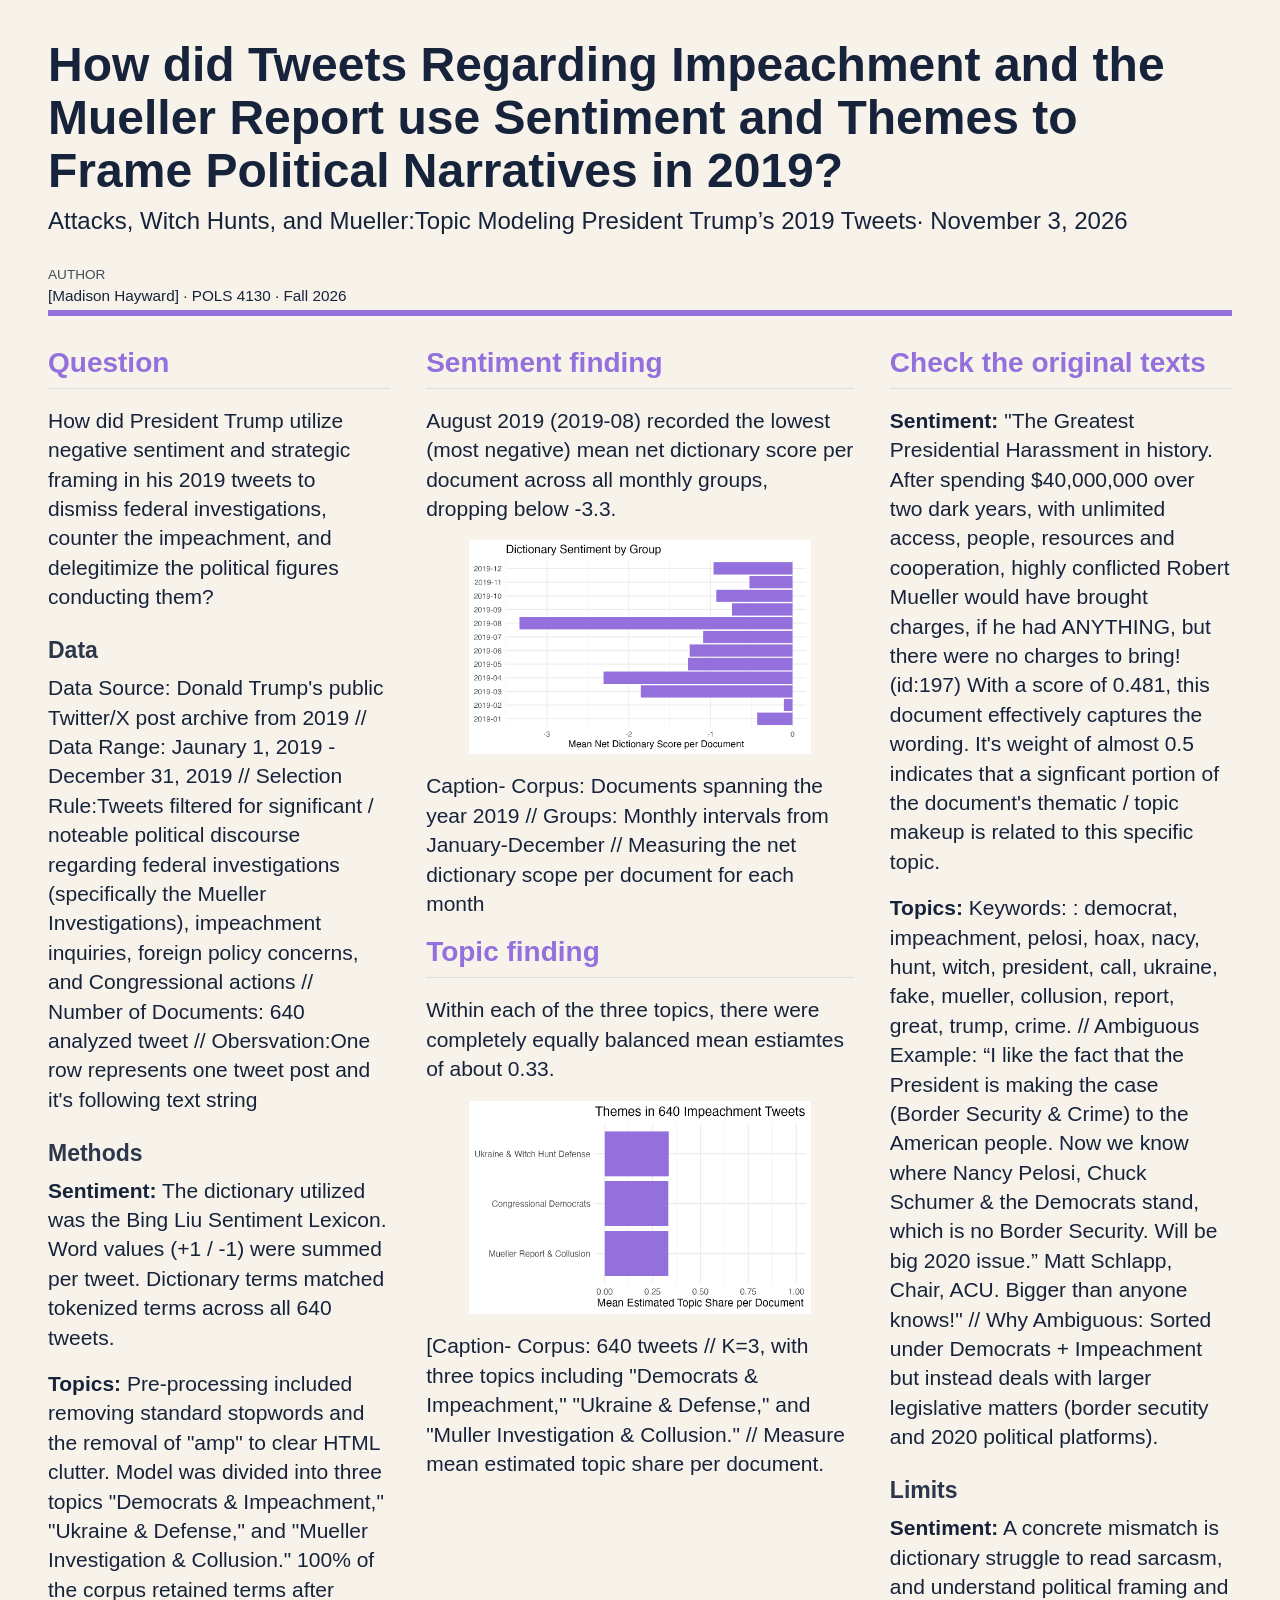
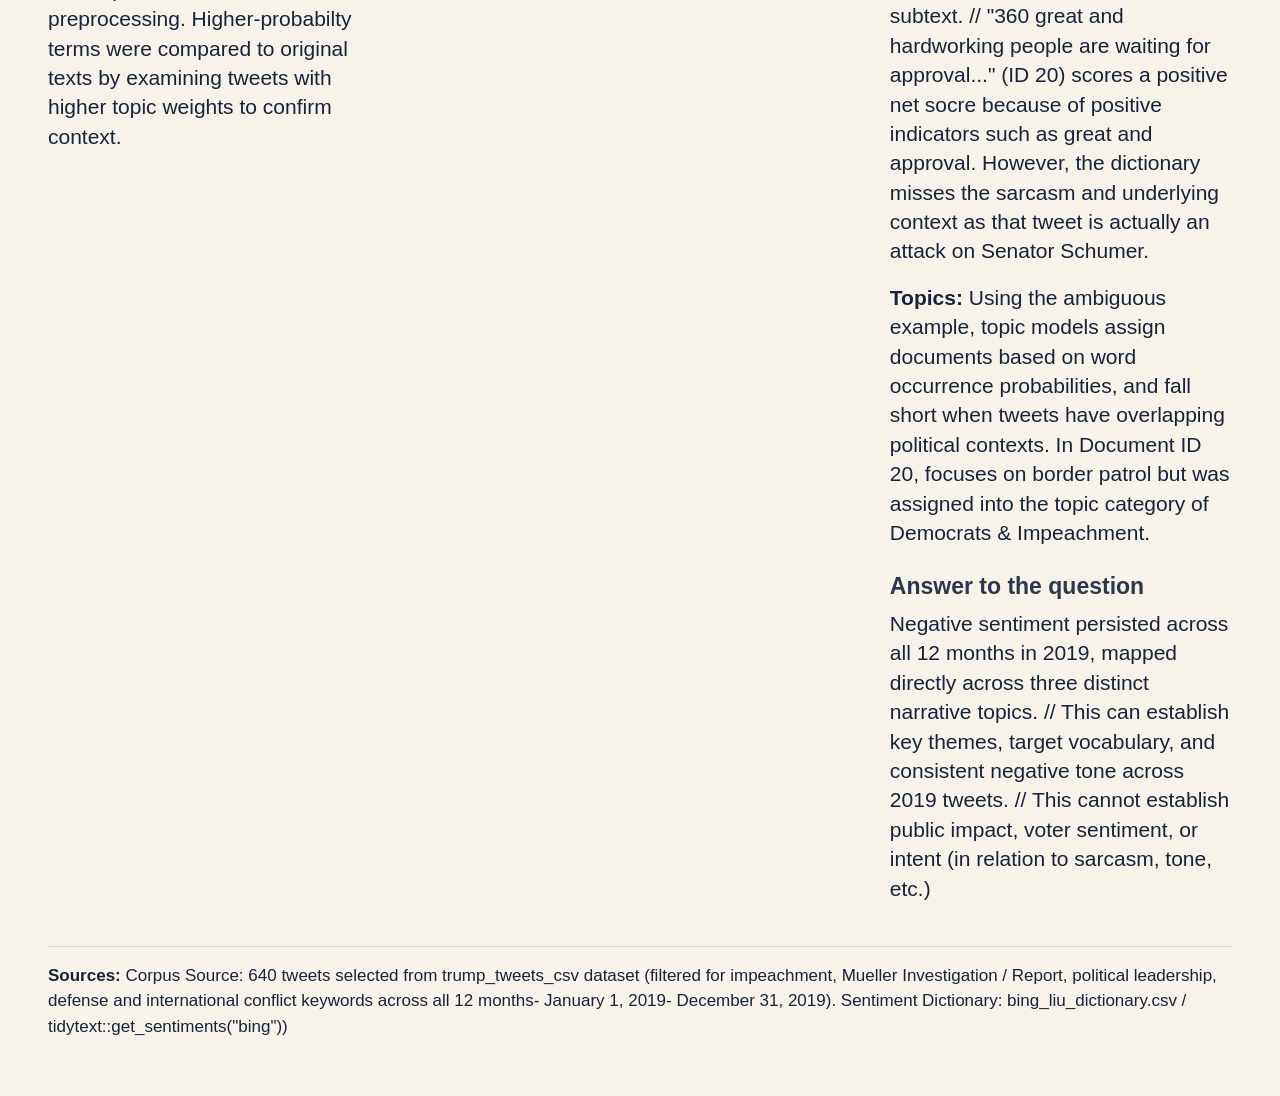
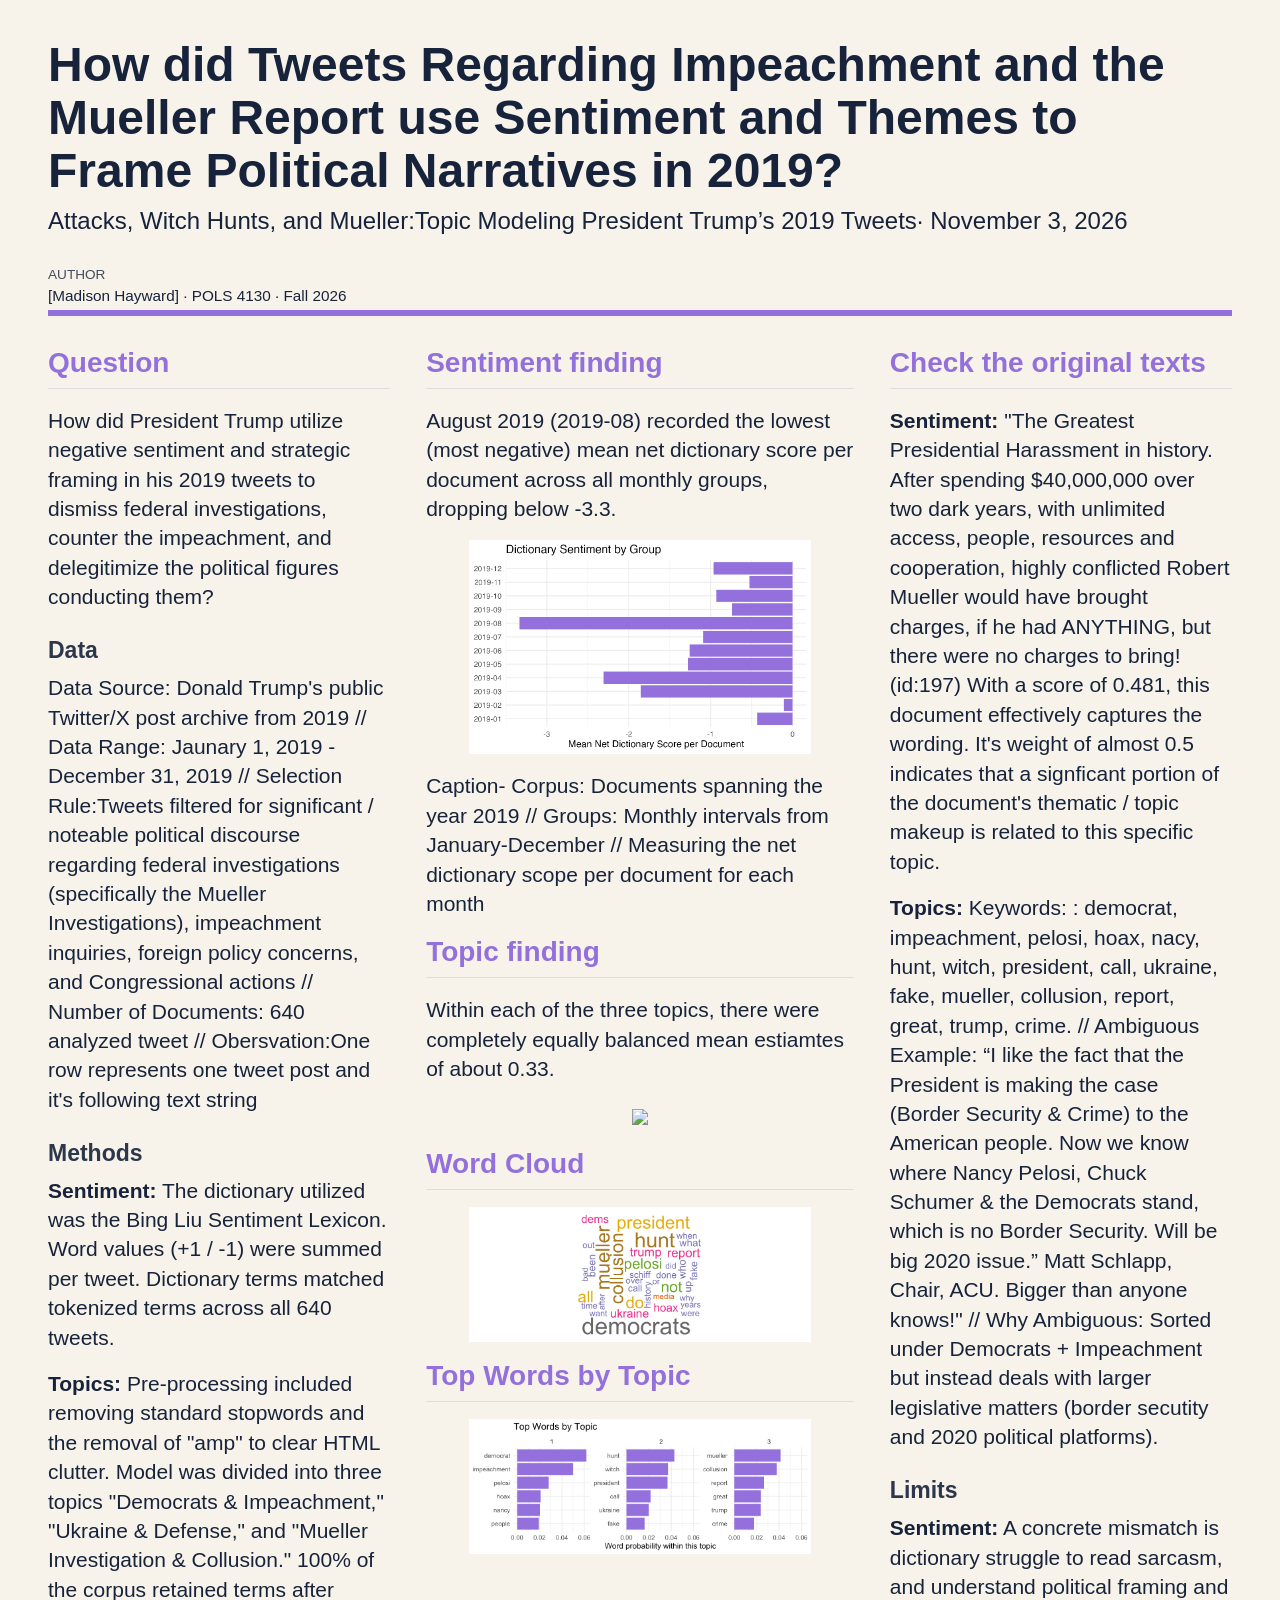
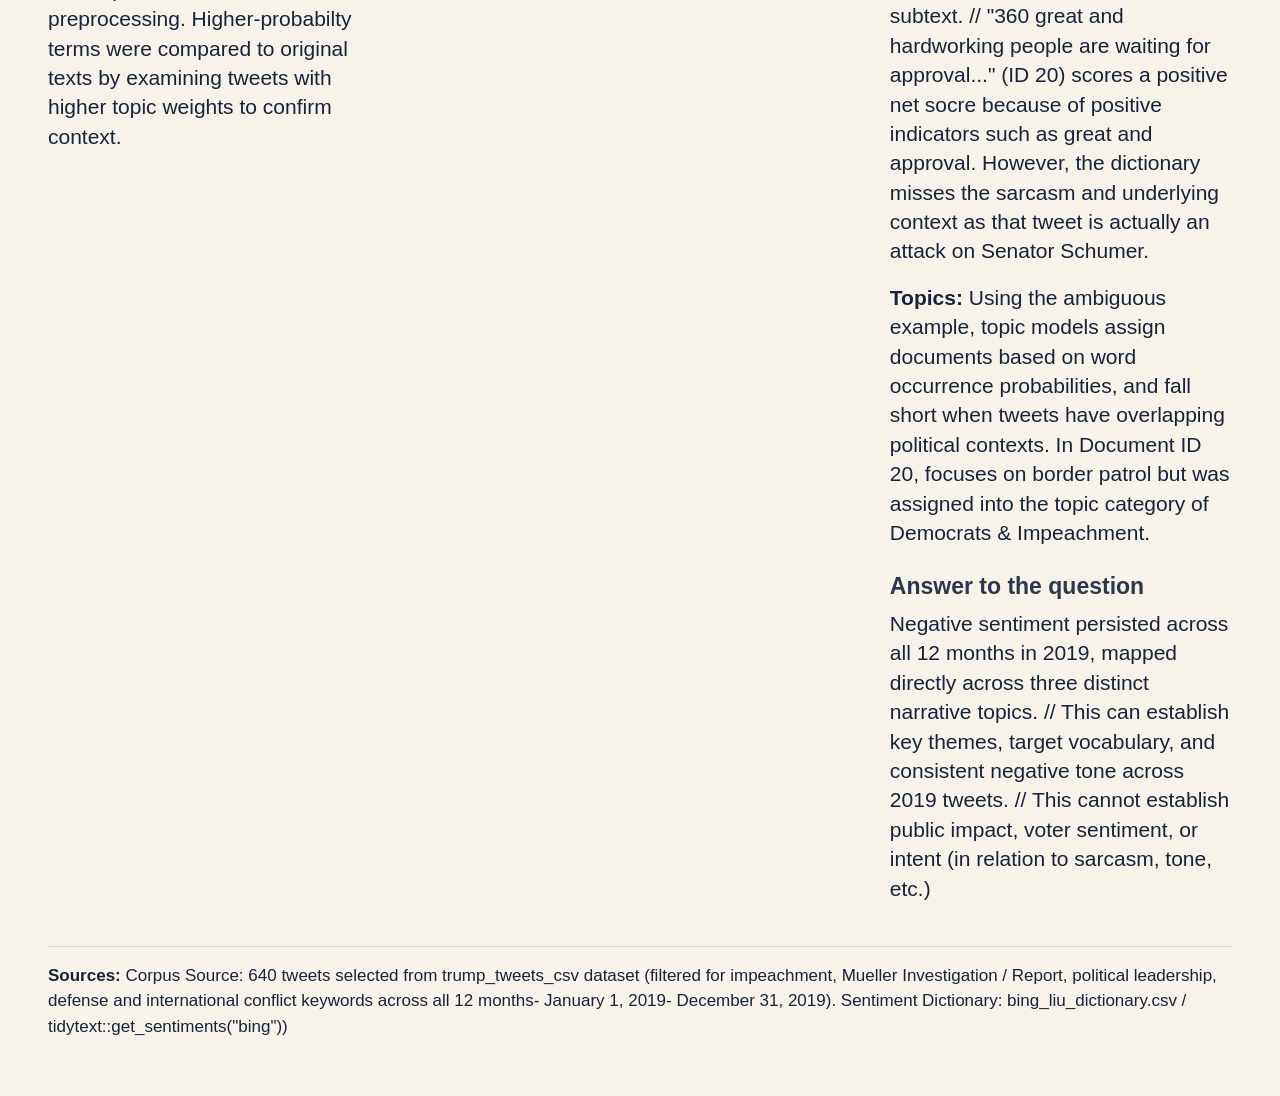
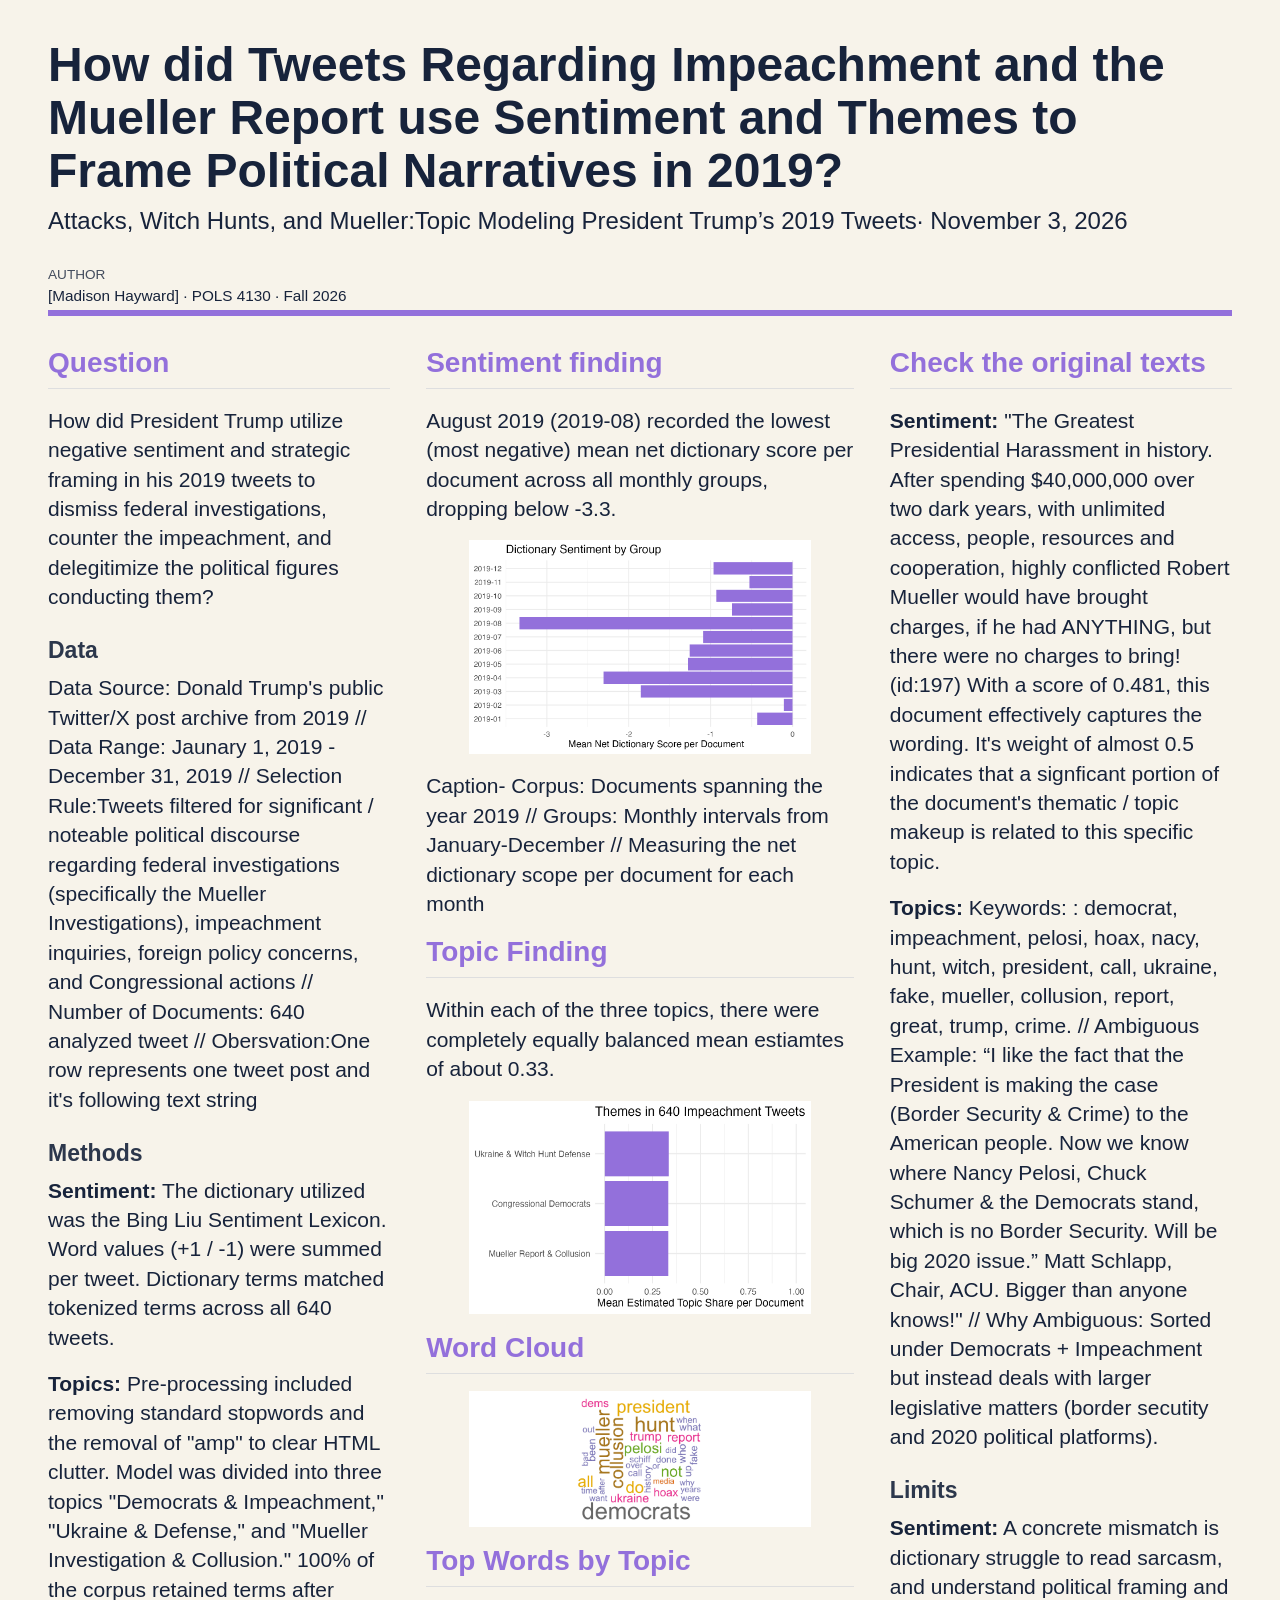
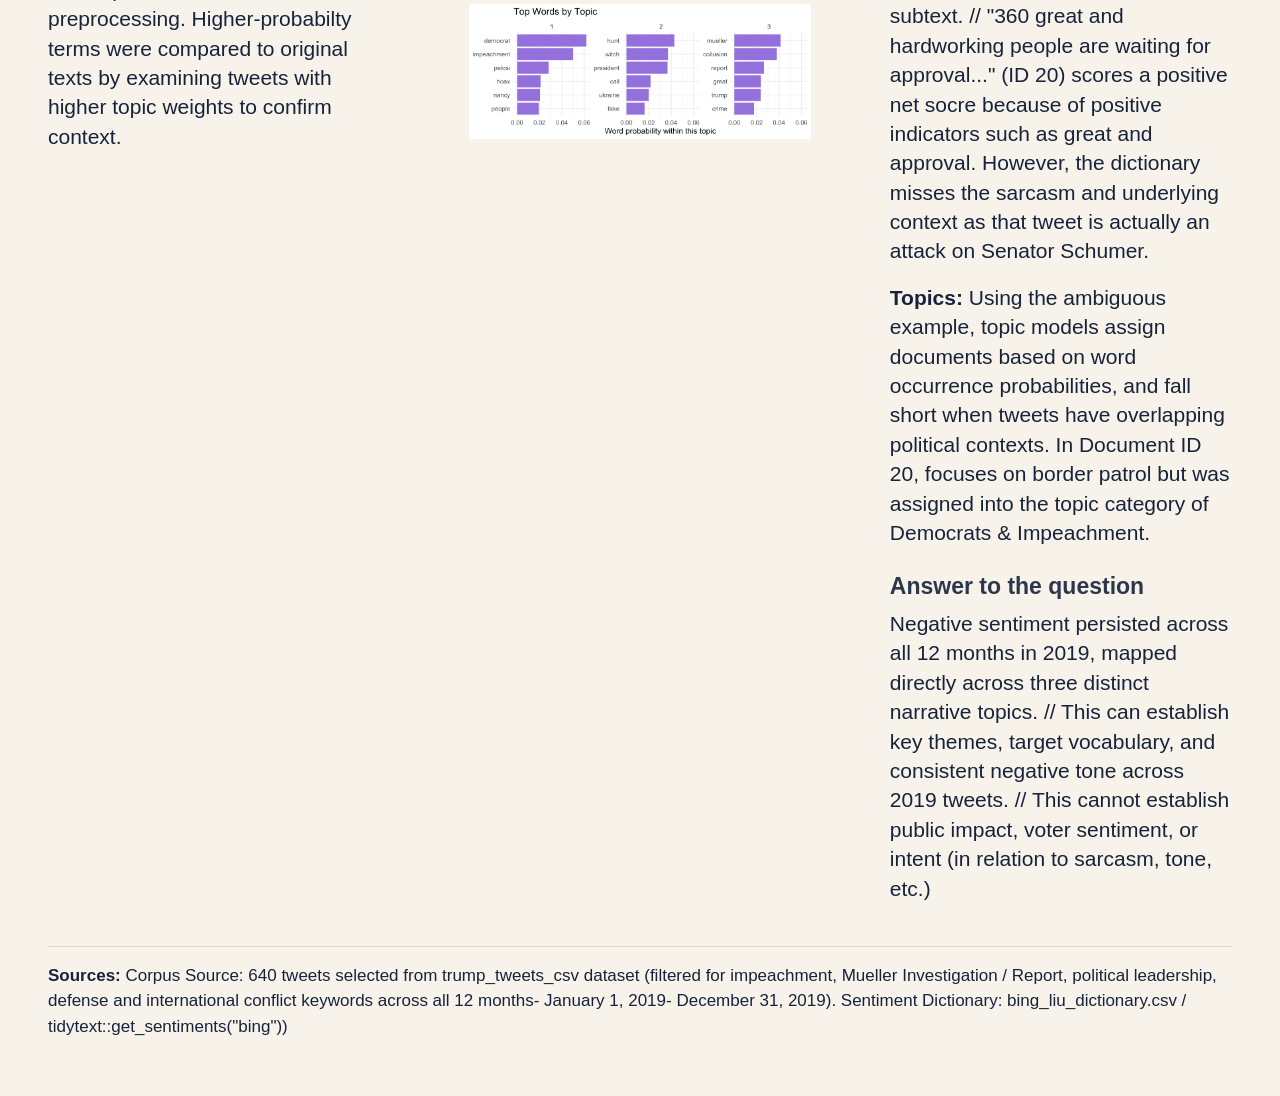
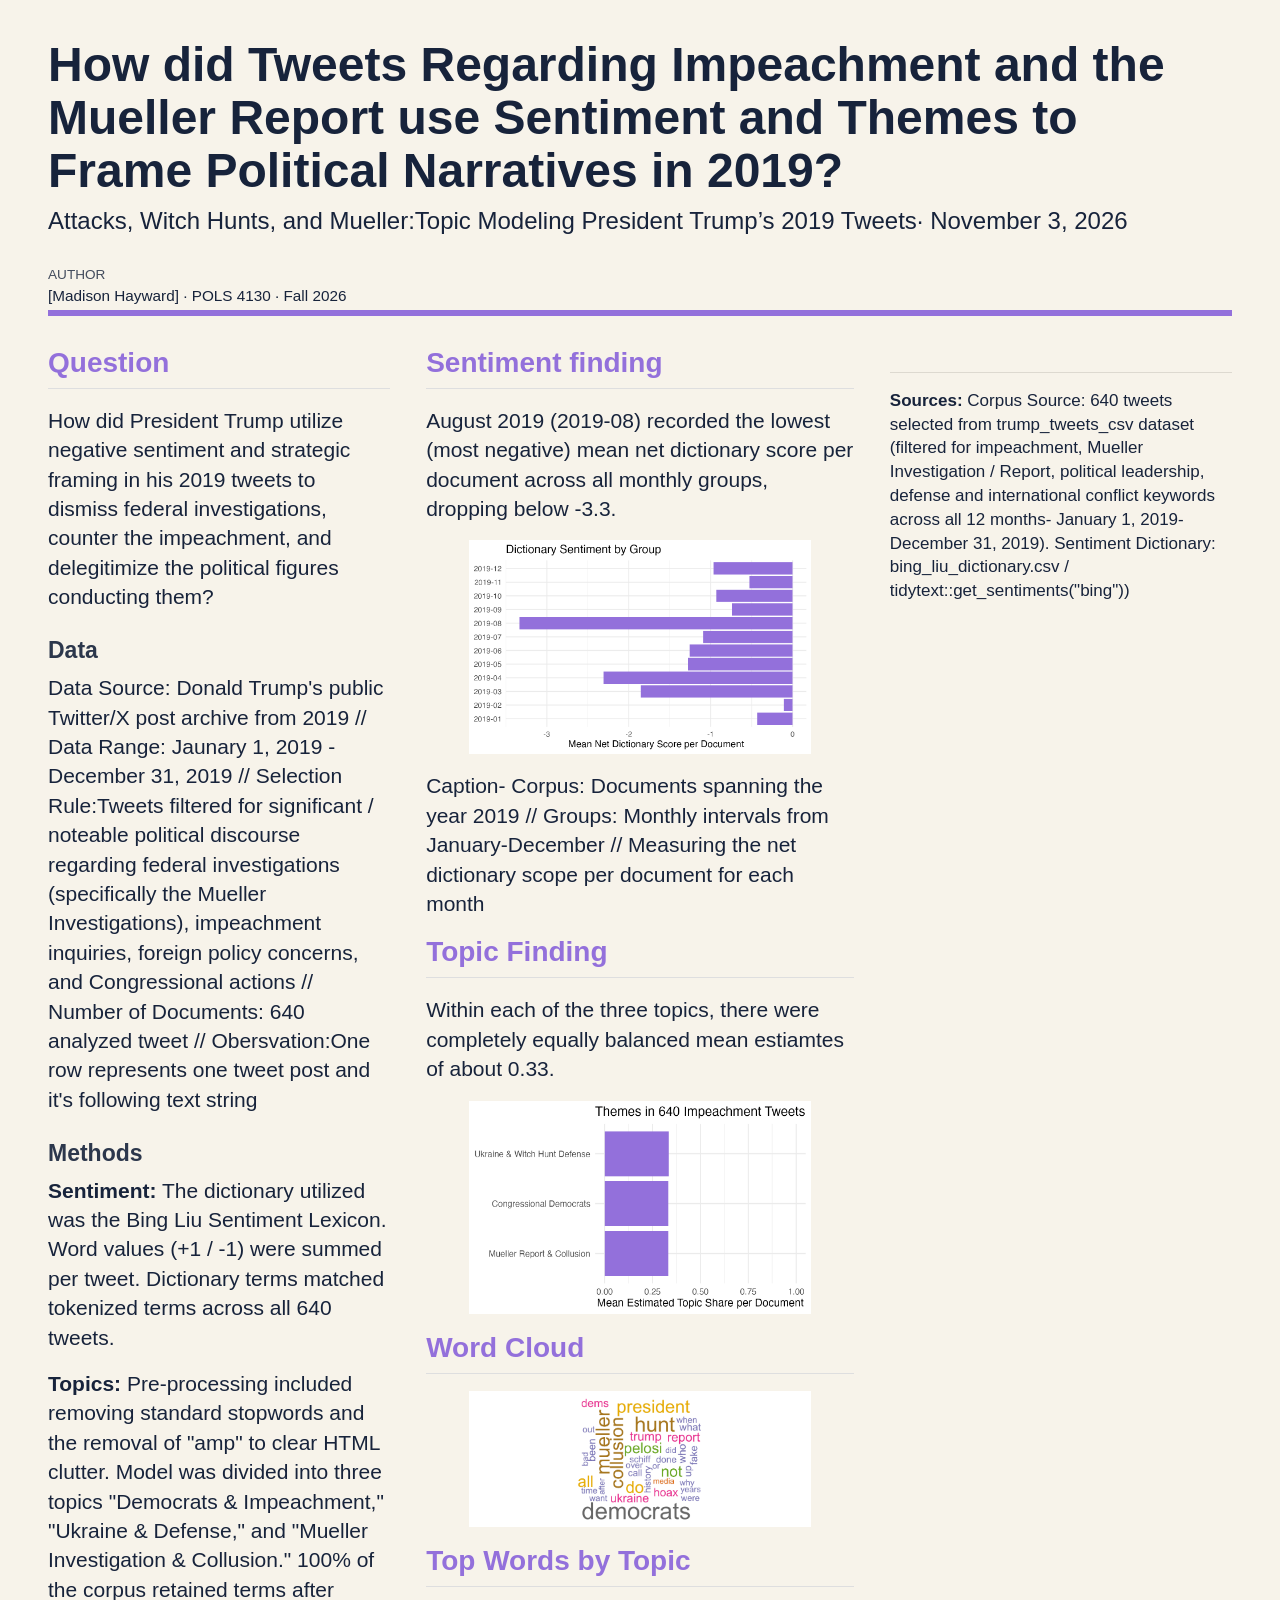
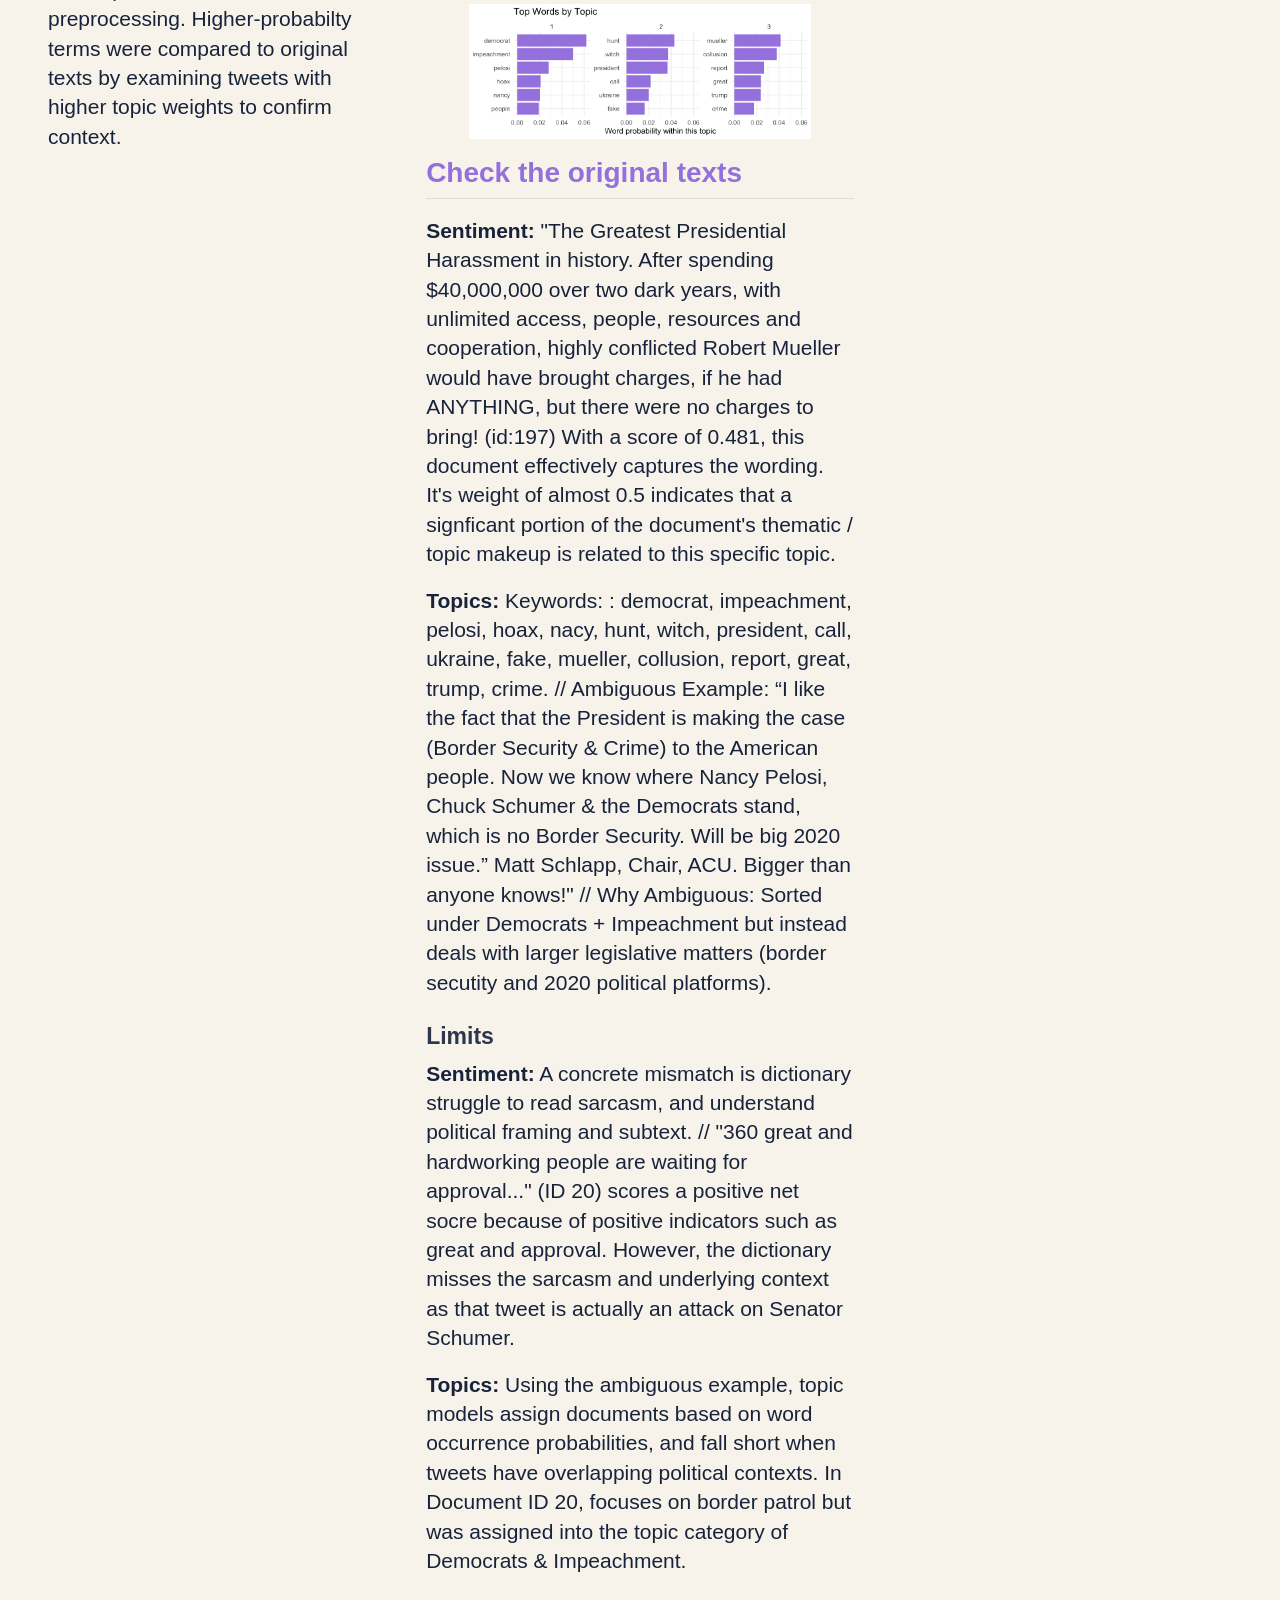
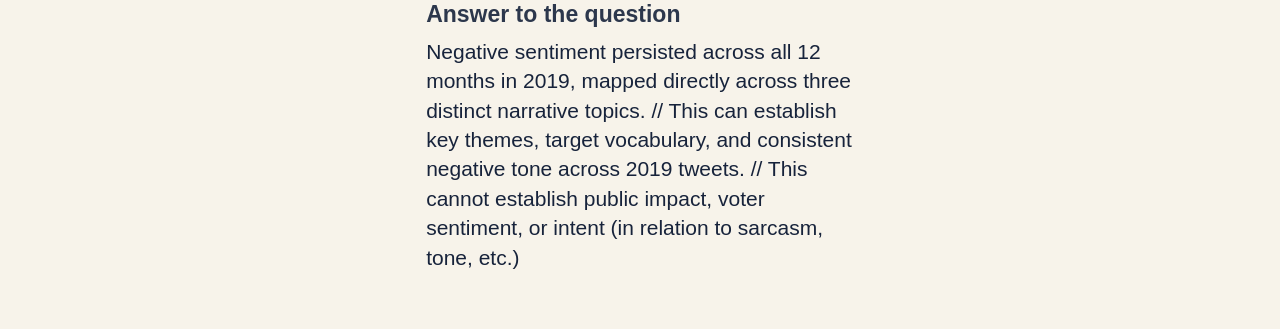
